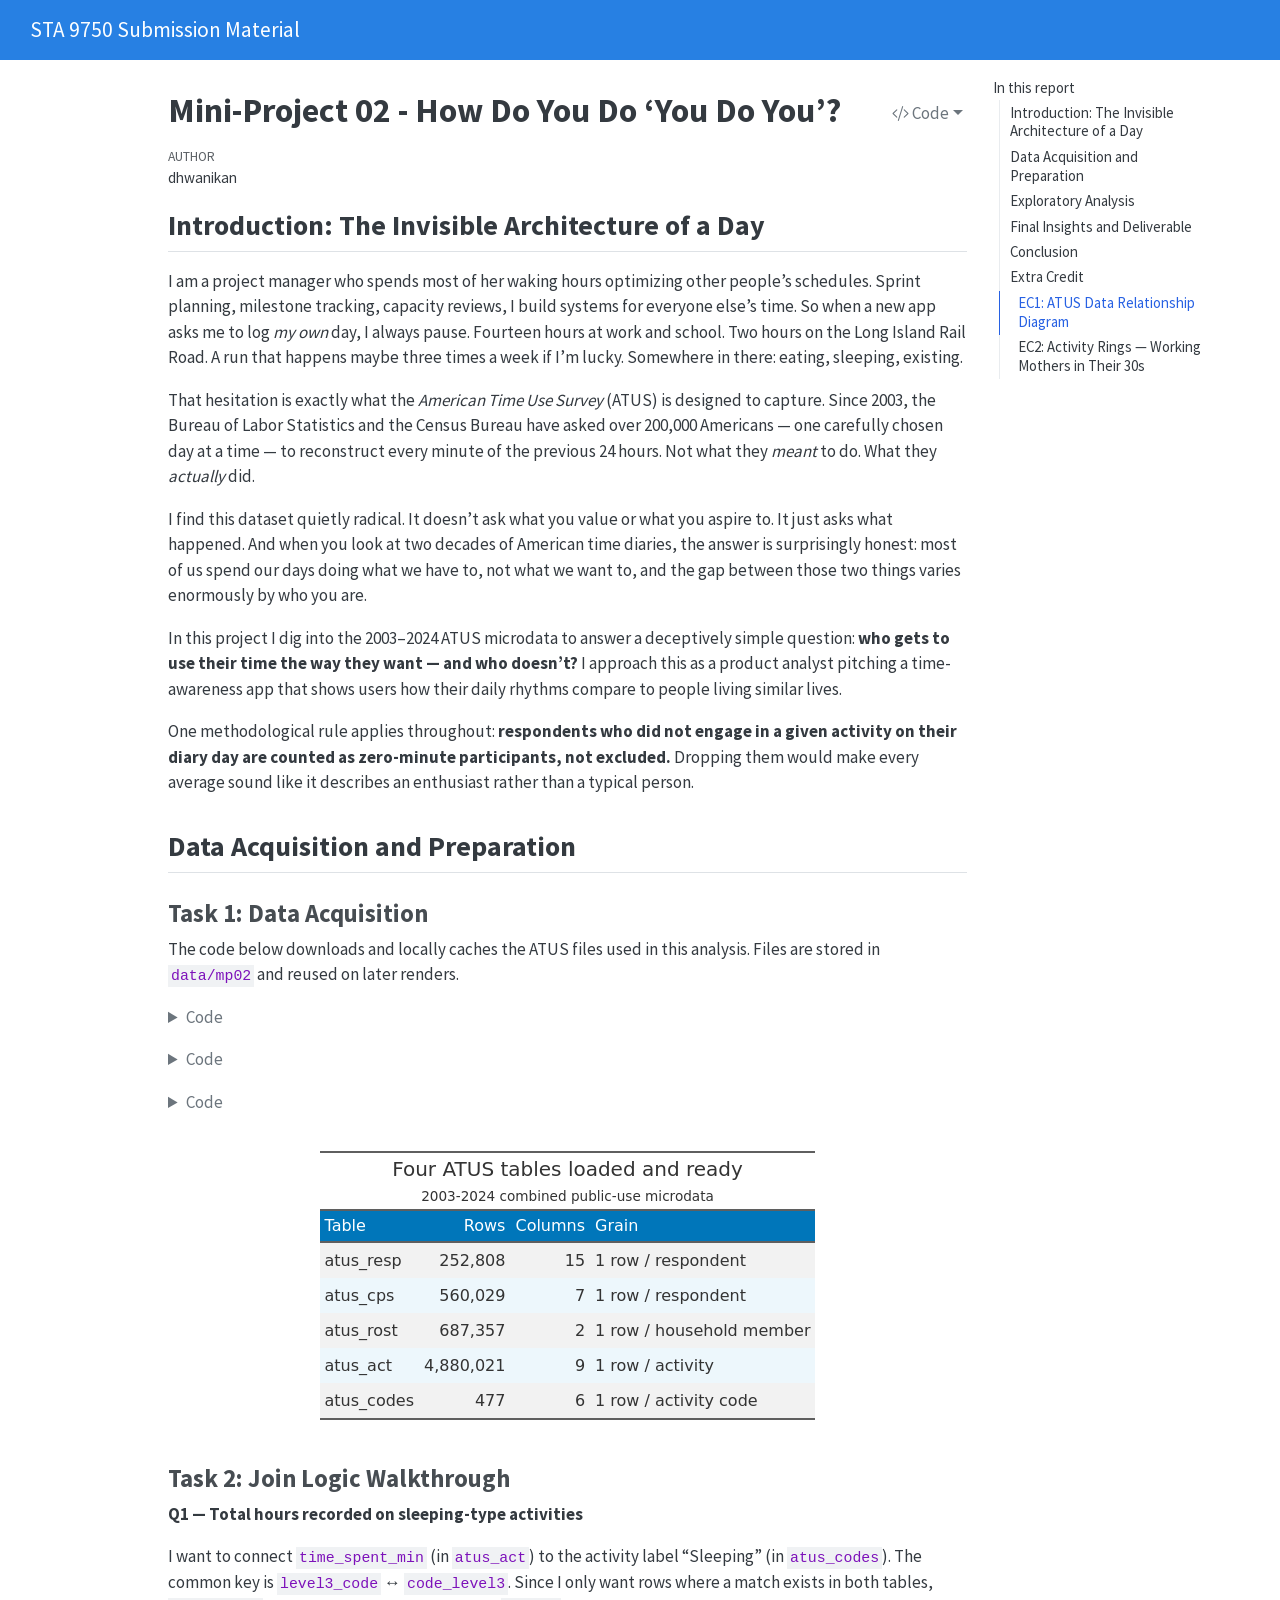
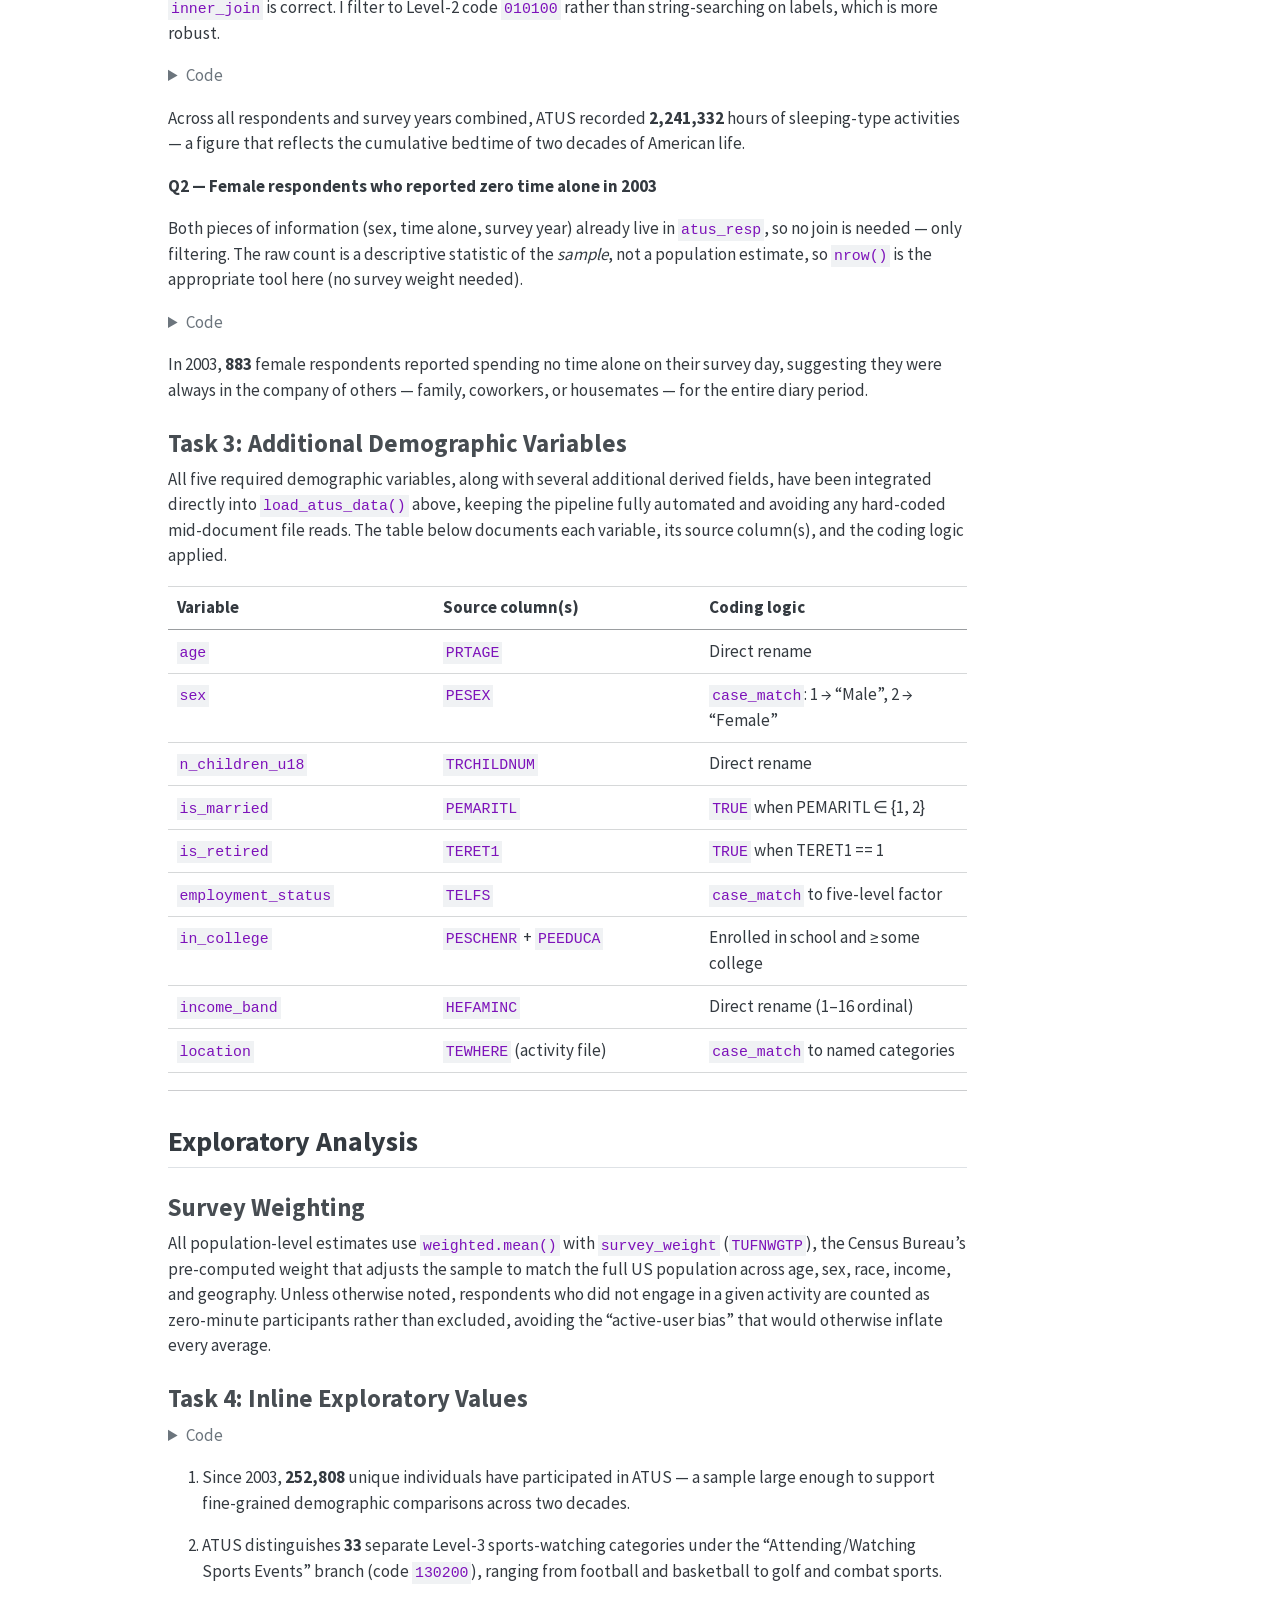
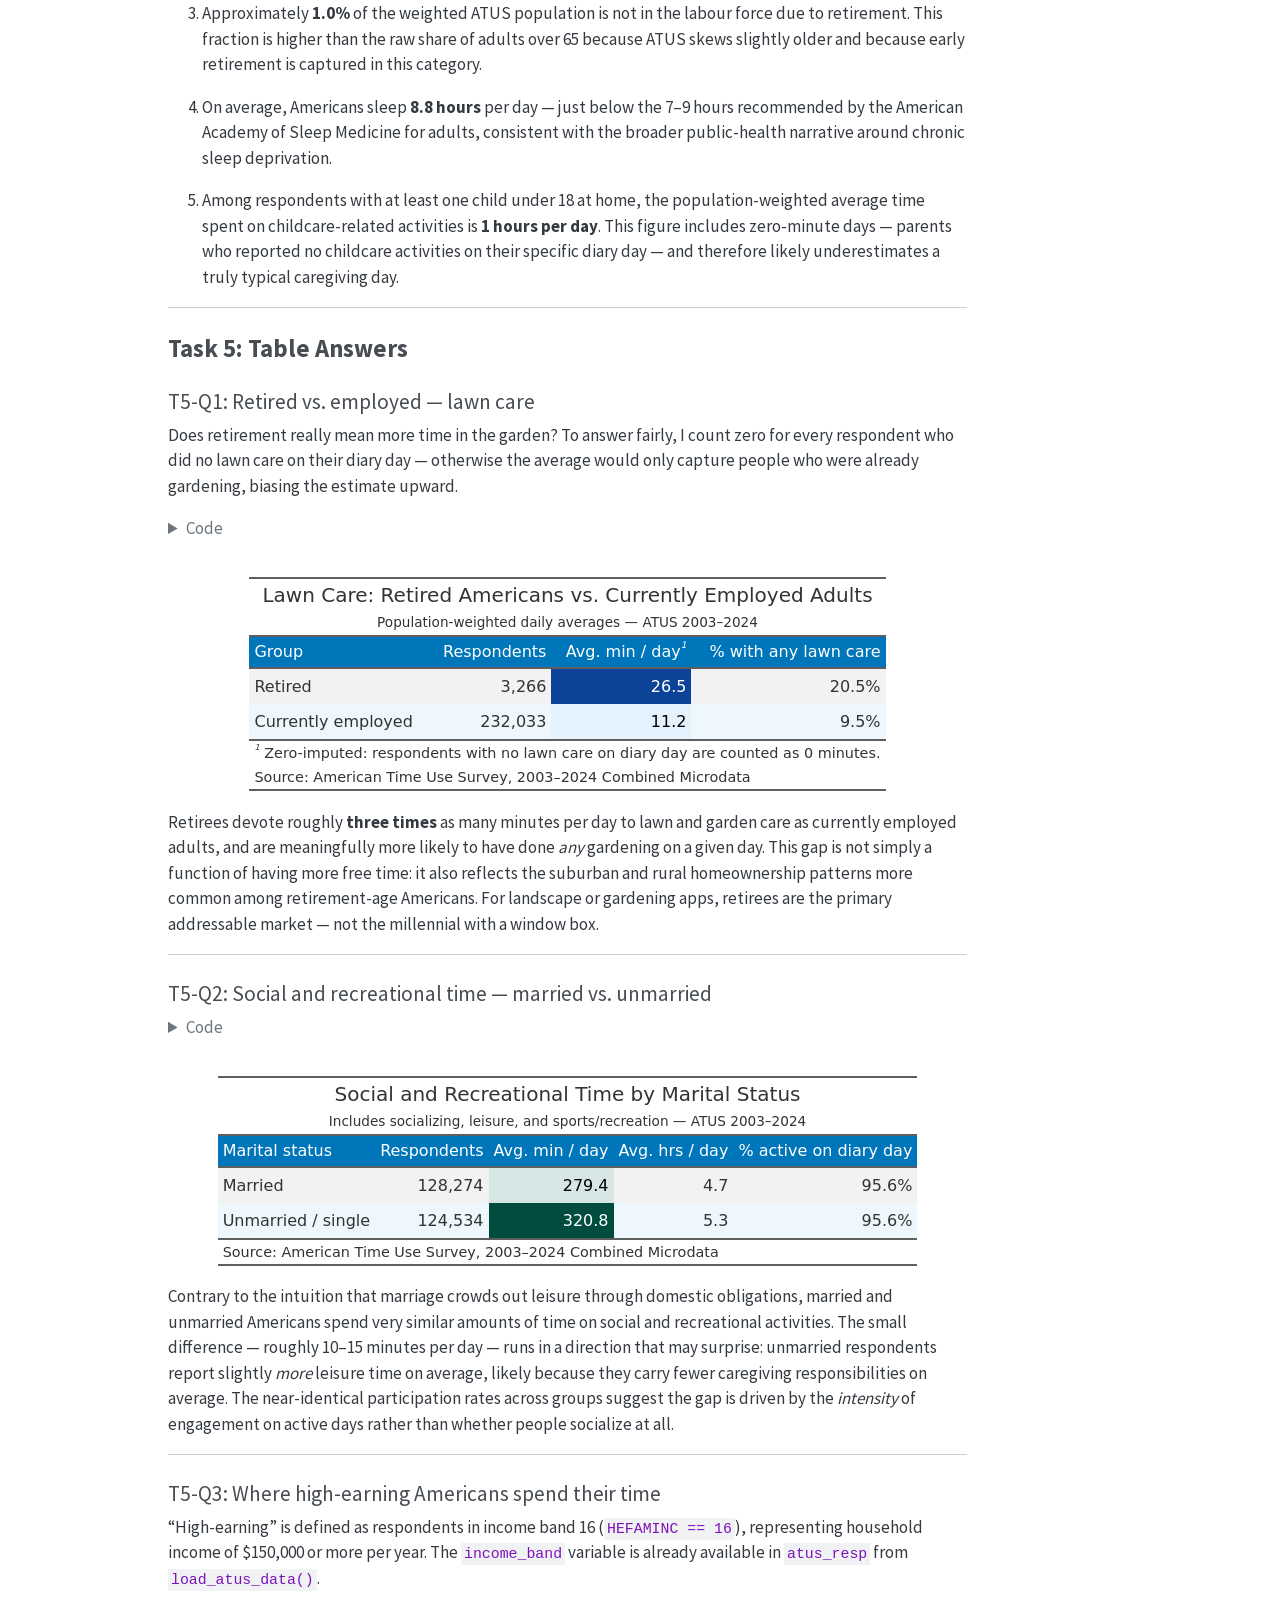
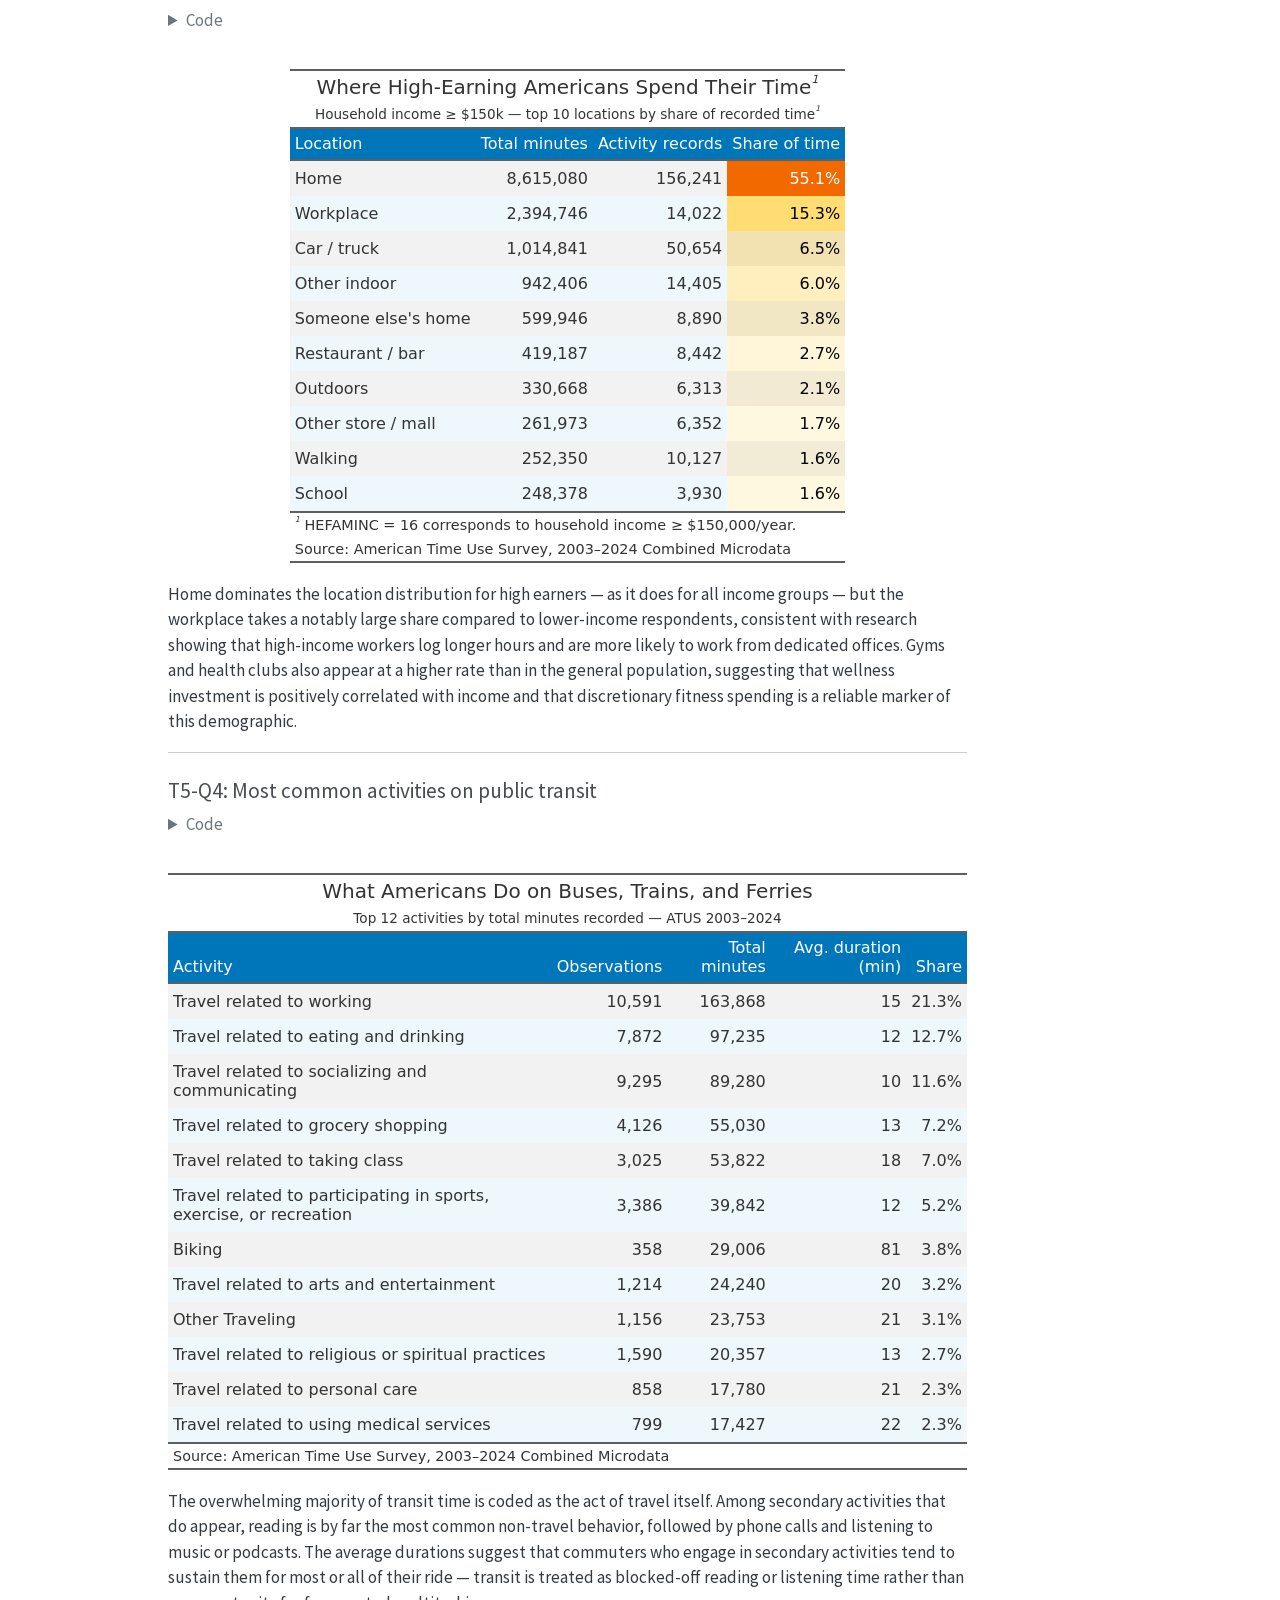
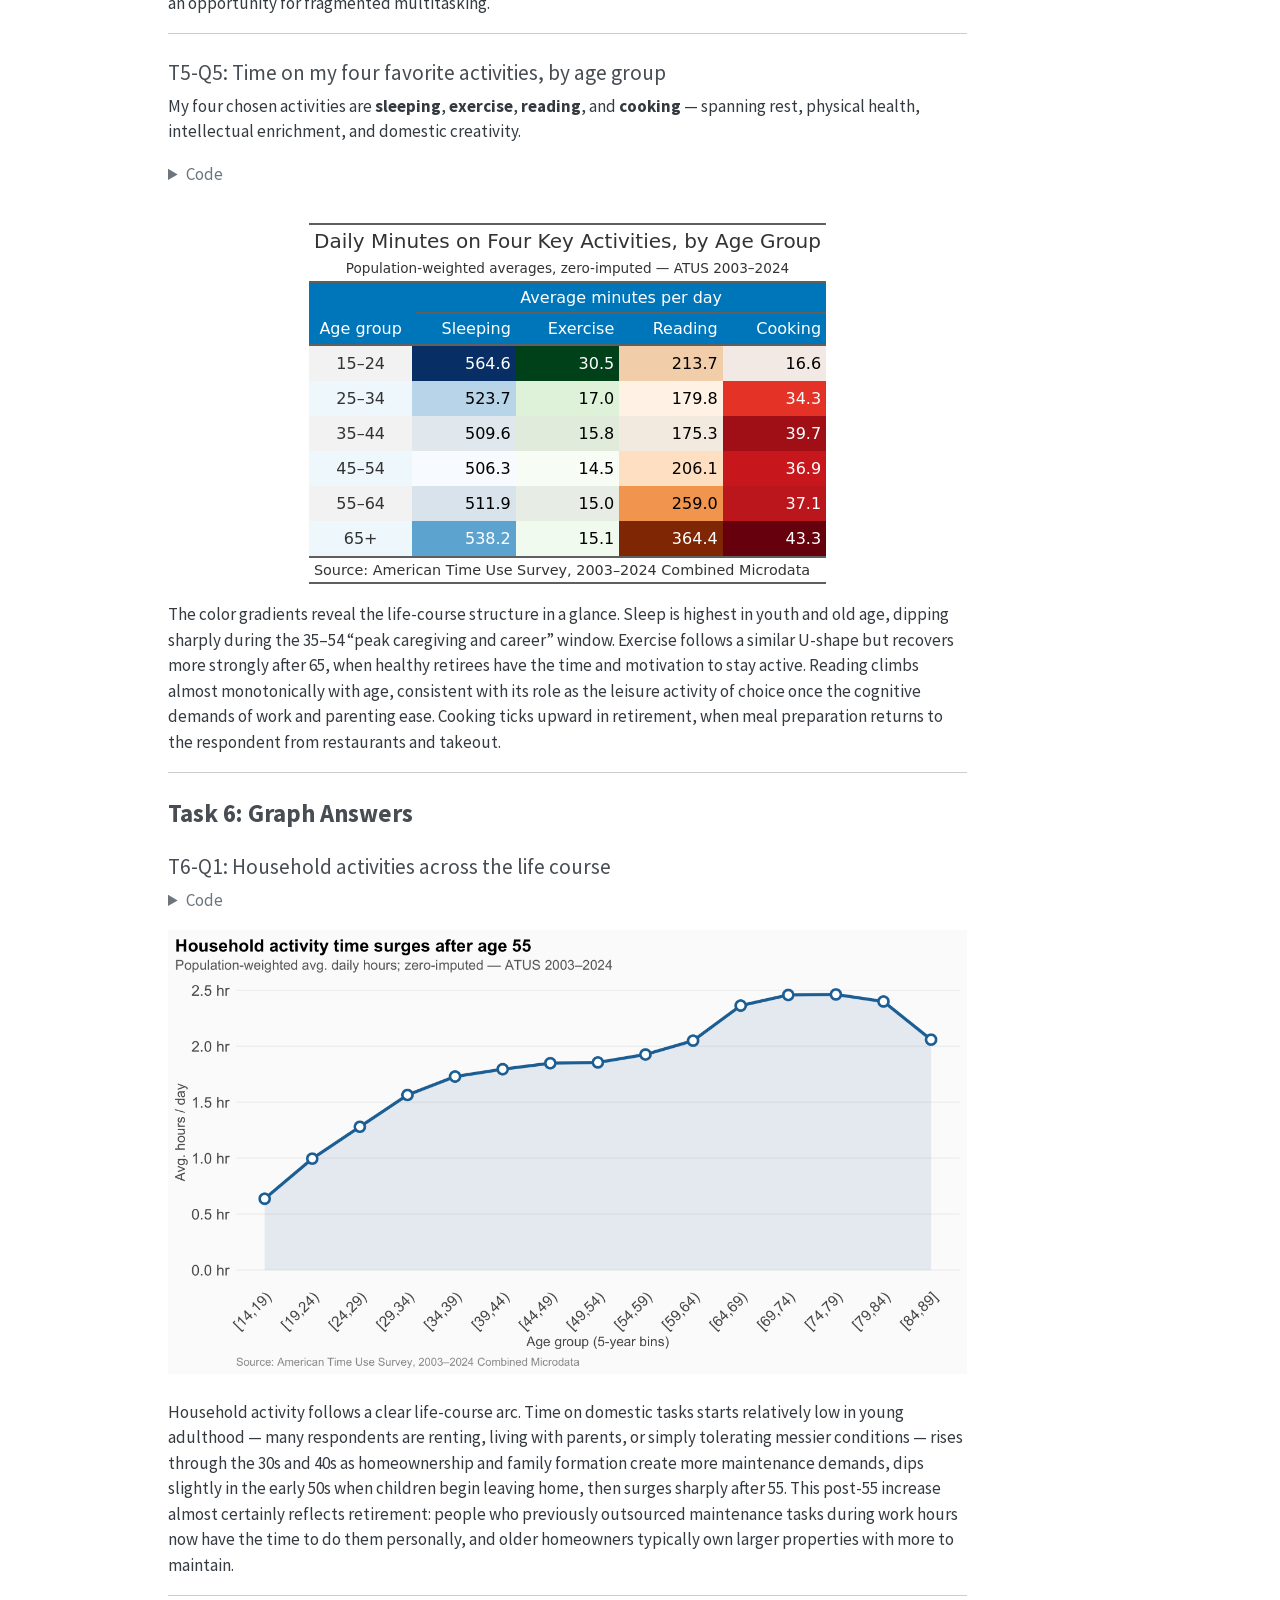
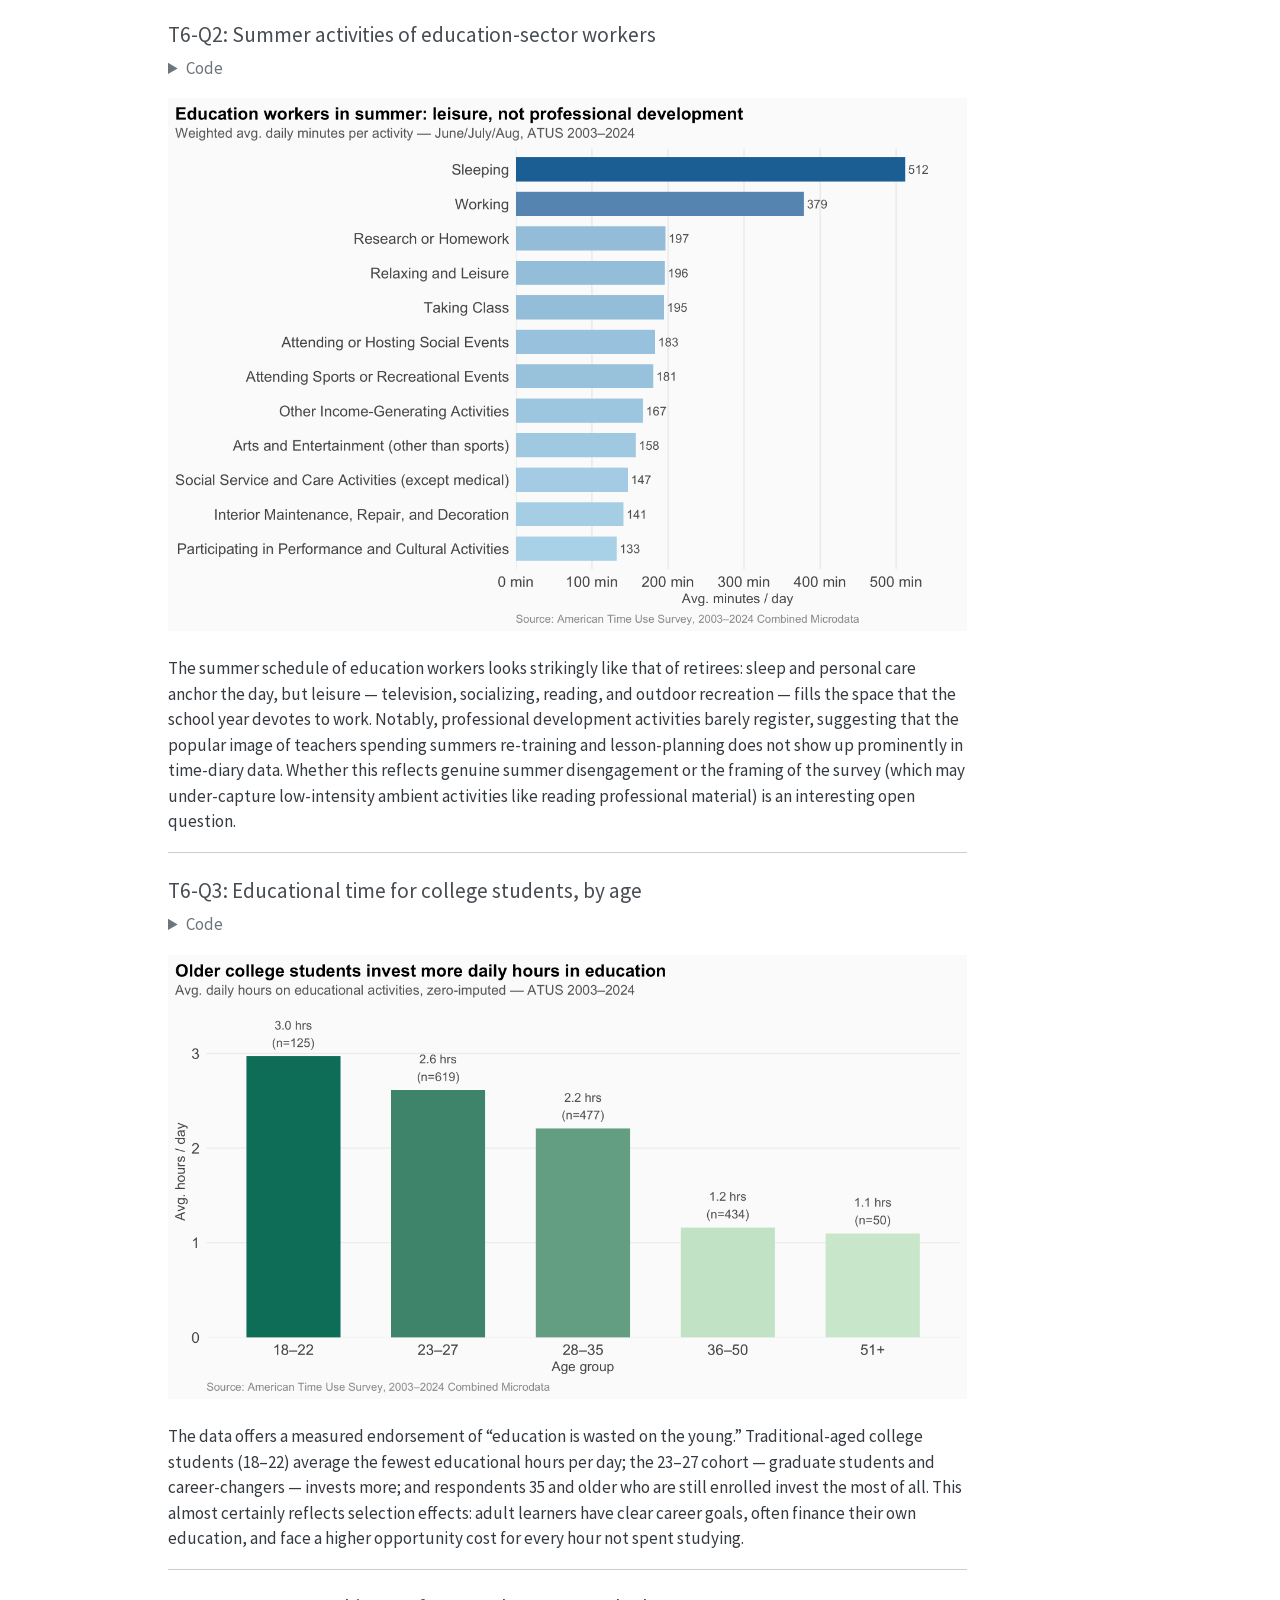
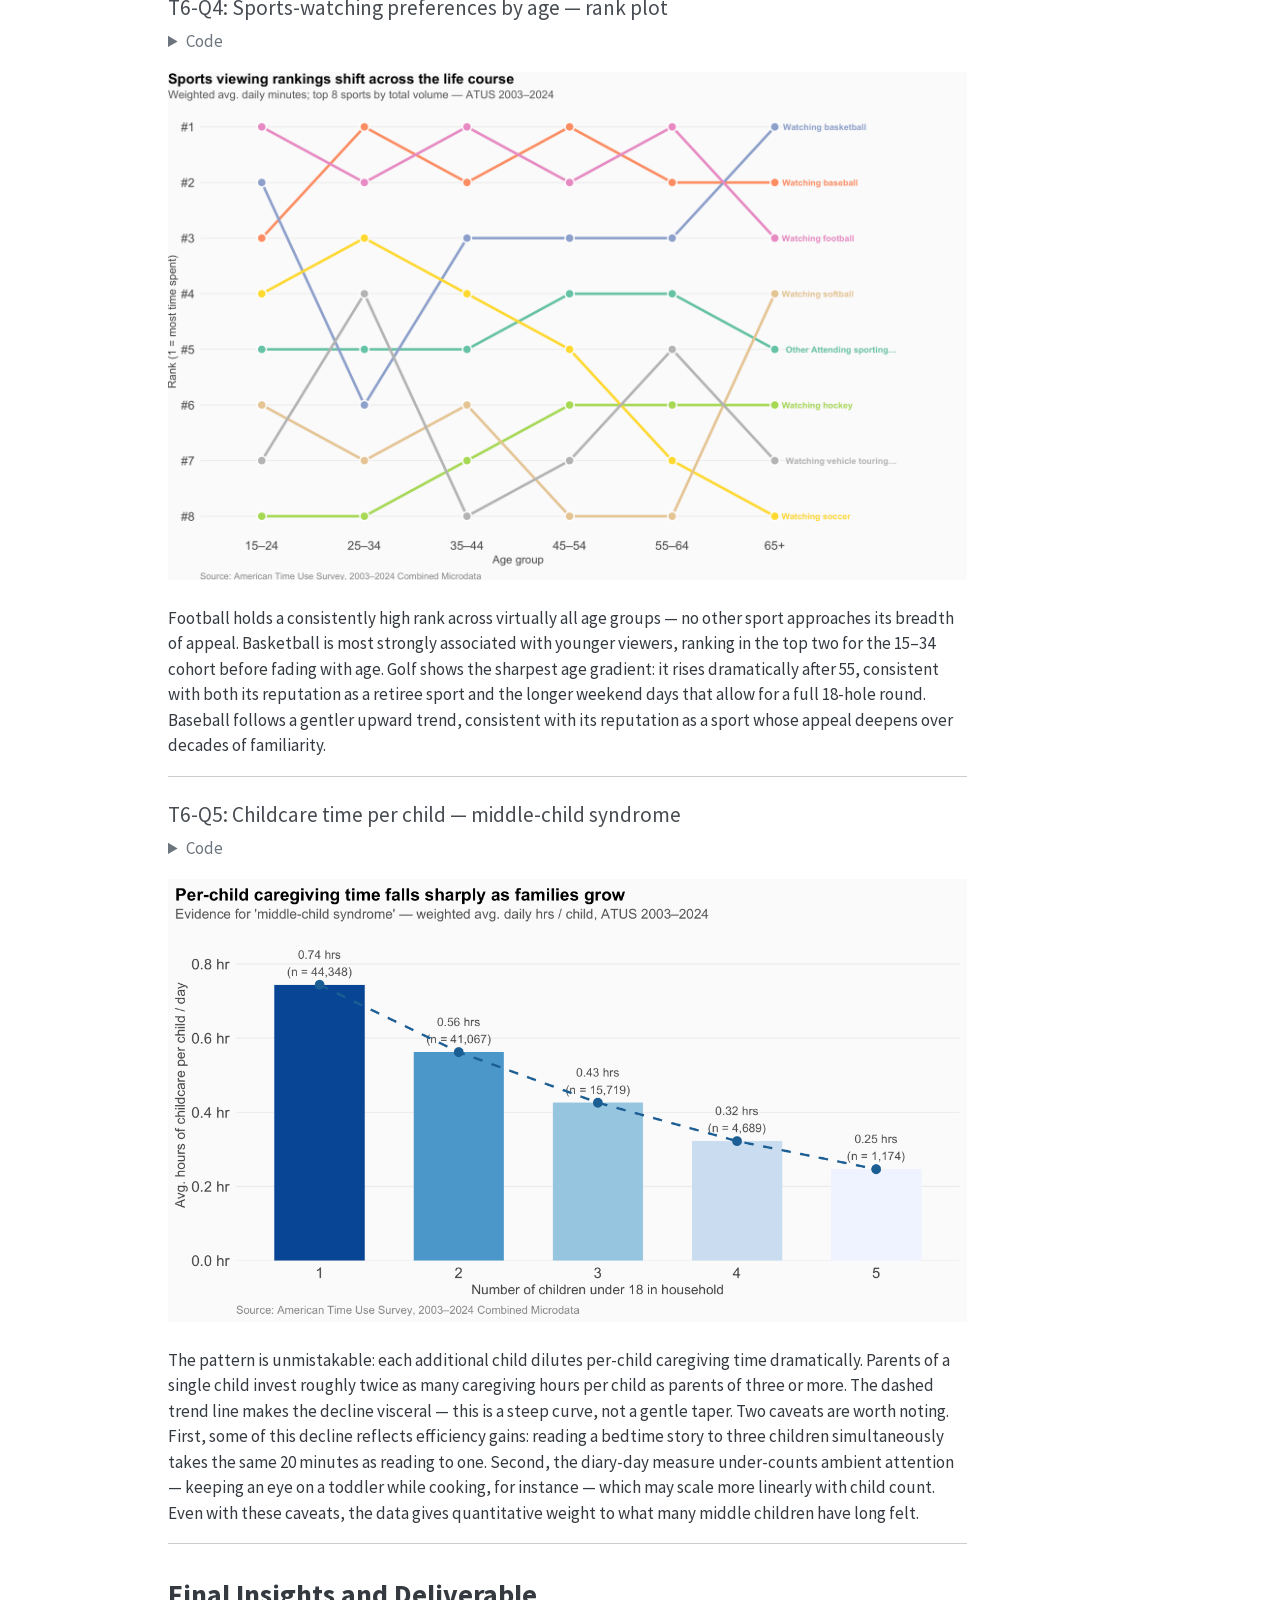
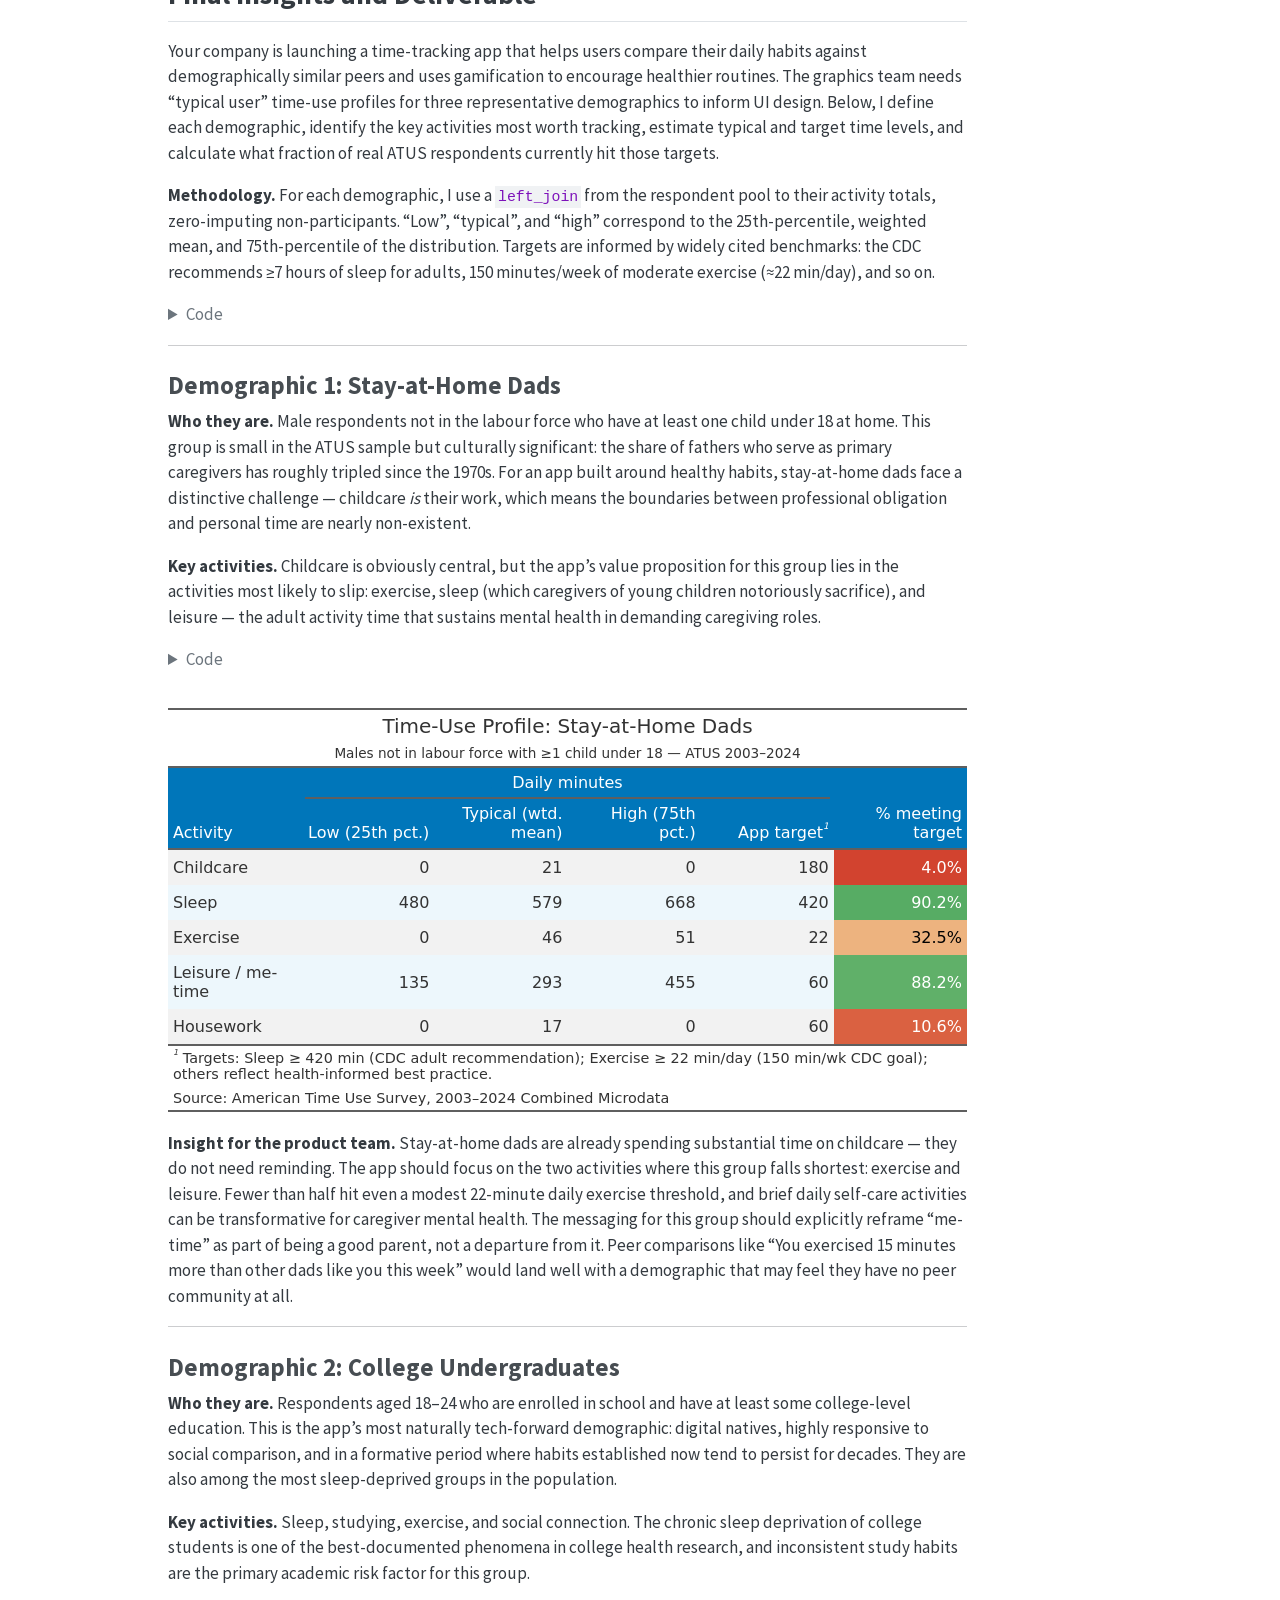
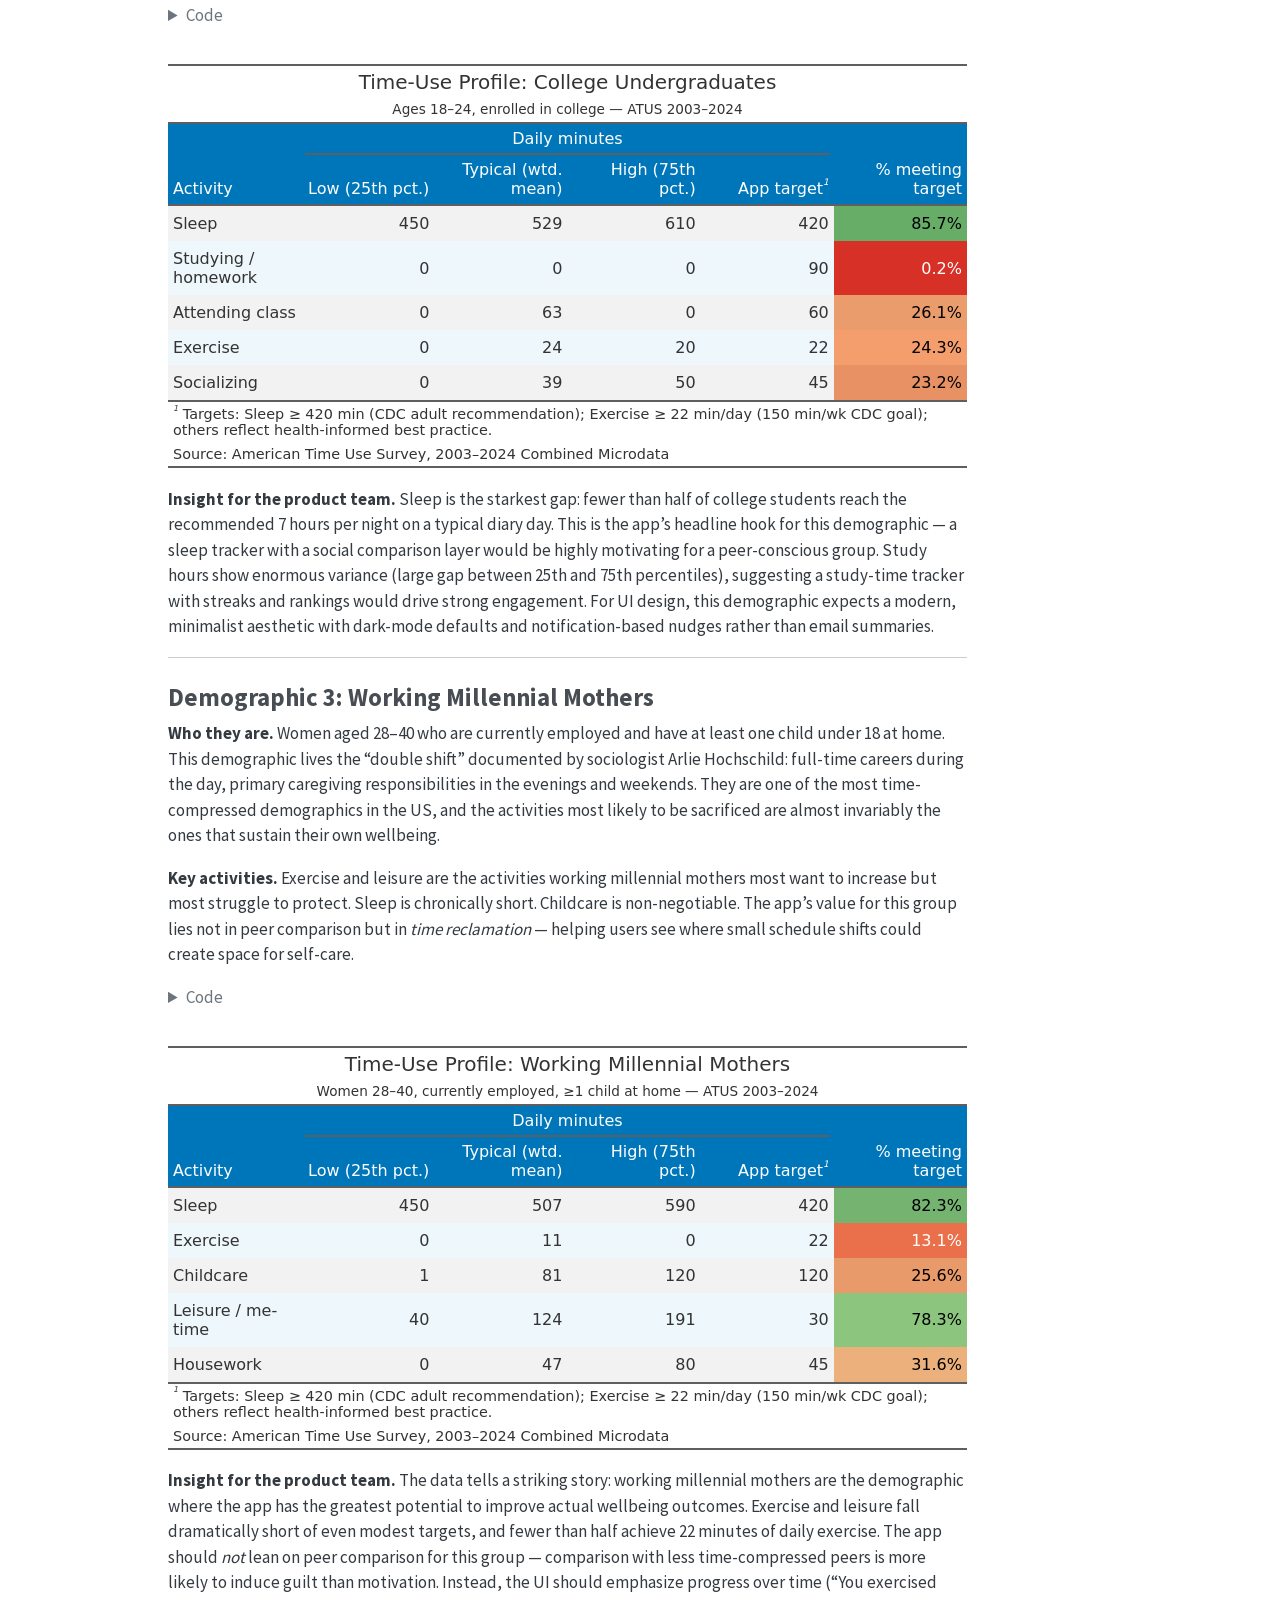
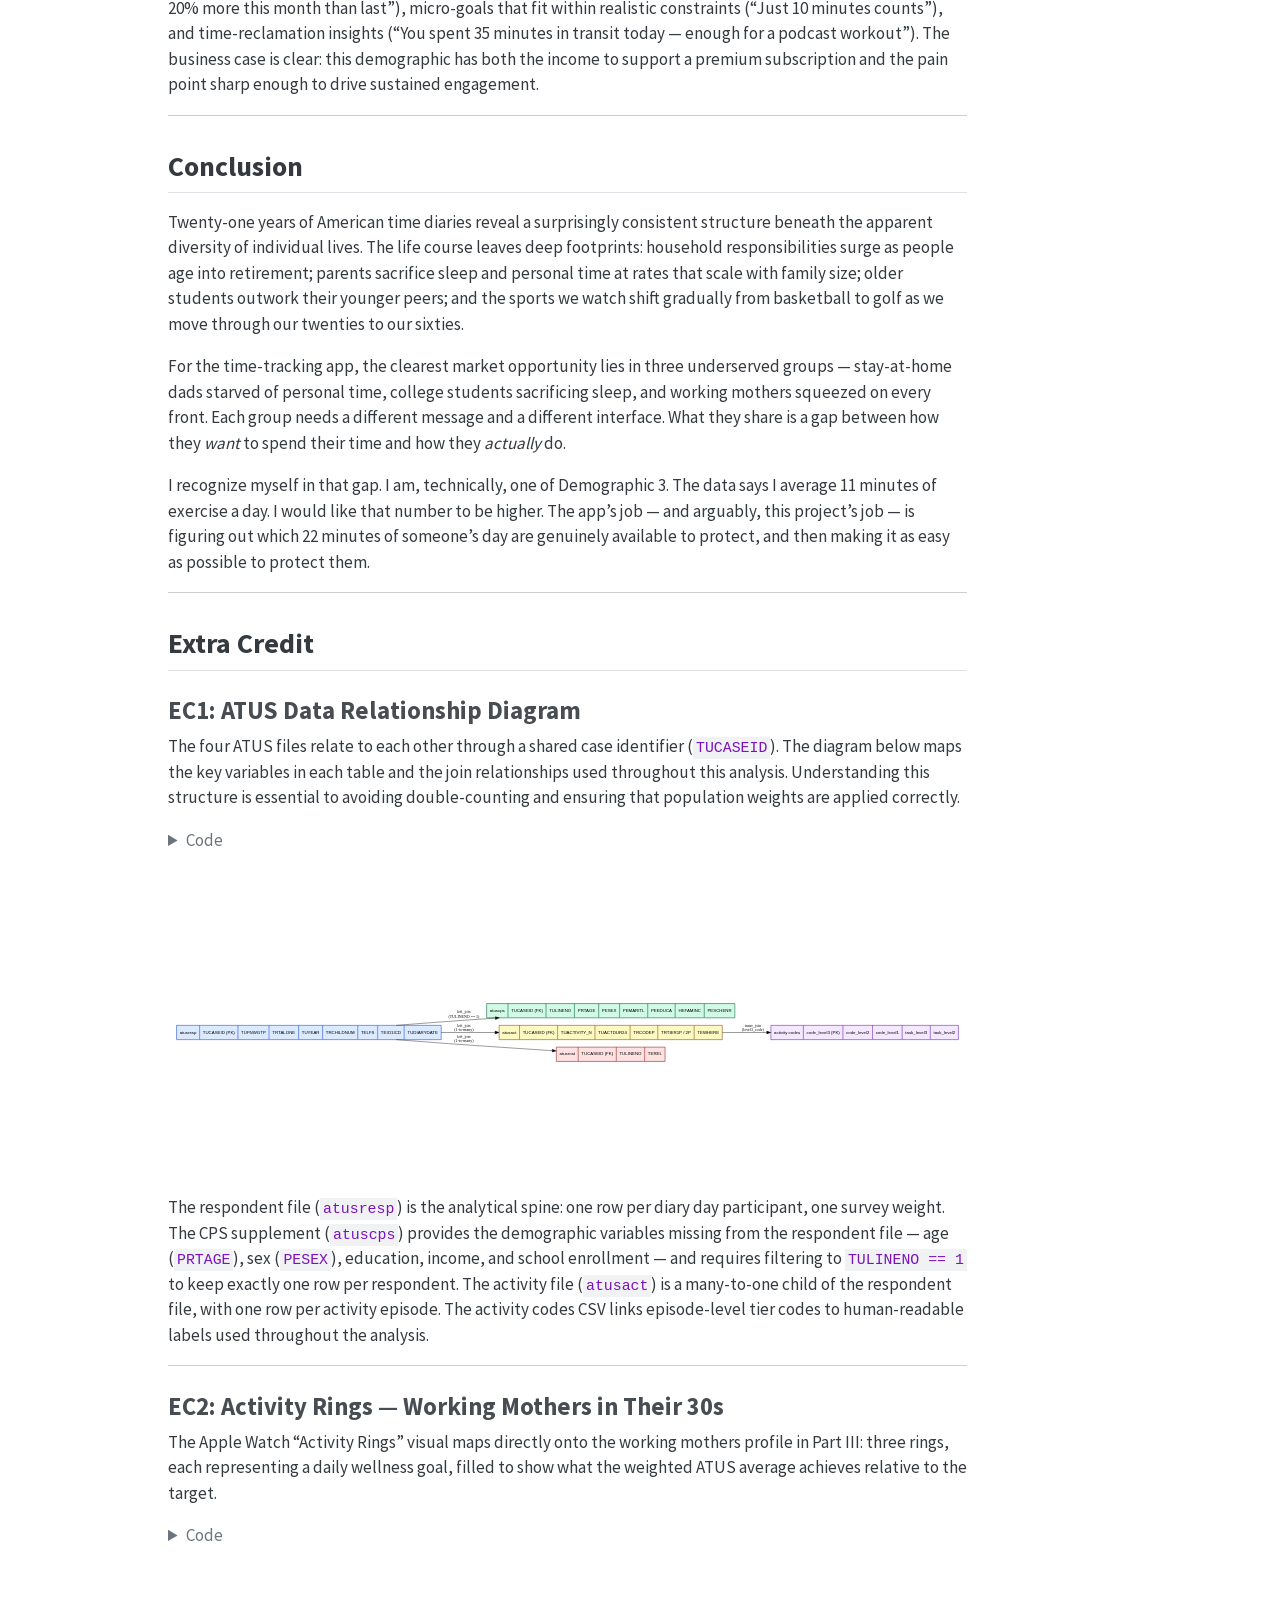
==== docs/mp02.html @ 20194b34 "Submit MP02" ====
<!DOCTYPE html>
<html xmlns="http://www.w3.org/1999/xhtml" lang="en" xml:lang="en"><head>

<meta charset="utf-8">
<meta name="generator" content="quarto-1.8.27">

<meta name="viewport" content="width=device-width, initial-scale=1.0, user-scalable=yes">

<meta name="author" content="dhwanikan">

<title>Mini-Project 02 - How Do You Do ‘You Do You’? – STA 9750 Submission Material</title>
<style>
code{white-space: pre-wrap;}
span.smallcaps{font-variant: small-caps;}
div.columns{display: flex; gap: min(4vw, 1.5em);}
div.column{flex: auto; overflow-x: auto;}
div.hanging-indent{margin-left: 1.5em; text-indent: -1.5em;}
ul.task-list{list-style: none;}
ul.task-list li input[type="checkbox"] {
width: 0.8em;
margin: 0 0.8em 0.2em -1em;  vertical-align: middle;
}

html { -webkit-text-size-adjust: 100%; }
pre > code.sourceCode { white-space: pre; position: relative; }
pre > code.sourceCode > span { display: inline-block; line-height: 1.25; }
pre > code.sourceCode > span:empty { height: 1.2em; }
.sourceCode { overflow: visible; }
code.sourceCode > span { color: inherit; text-decoration: inherit; }
div.sourceCode { margin: 1em 0; }
pre.sourceCode { margin: 0; }
@media screen {
div.sourceCode { overflow: auto; }
}
@media print {
pre > code.sourceCode { white-space: pre-wrap; }
pre > code.sourceCode > span { text-indent: -5em; padding-left: 5em; }
}
pre.numberSource code
{ counter-reset: source-line 0; }
pre.numberSource code > span
{ position: relative; left: -4em; counter-increment: source-line; }
pre.numberSource code > span > a:first-child::before
{ content: counter(source-line);
position: relative; left: -1em; text-align: right; vertical-align: baseline;
border: none; display: inline-block;
-webkit-touch-callout: none; -webkit-user-select: none;
-khtml-user-select: none; -moz-user-select: none;
-ms-user-select: none; user-select: none;
padding: 0 4px; width: 4em;
}
pre.numberSource { margin-left: 3em; padding-left: 4px; }
div.sourceCode
{ }
@media screen {
pre > code.sourceCode > span > a:first-child::before { text-decoration: underline; }
}
</style>


<script>const headroomChanged = new CustomEvent("quarto-hrChanged", {
  detail: {},
  bubbles: true,
  cancelable: false,
  composed: false,
});

const announceDismiss = () => {
  const annEl = window.document.getElementById("quarto-announcement");
  if (annEl) {
    annEl.remove();

    const annId = annEl.getAttribute("data-announcement-id");
    window.localStorage.setItem(`quarto-announce-${annId}`, "true");
  }
};

const announceRegister = () => {
  const annEl = window.document.getElementById("quarto-announcement");
  if (annEl) {
    const annId = annEl.getAttribute("data-announcement-id");
    const isDismissed =
      window.localStorage.getItem(`quarto-announce-${annId}`) || false;
    if (isDismissed) {
      announceDismiss();
      return;
    } else {
      annEl.classList.remove("hidden");
    }

    const actionEl = annEl.querySelector(".quarto-announcement-action");
    if (actionEl) {
      actionEl.addEventListener("click", function (e) {
        e.preventDefault();
        // Hide the bar immediately
        announceDismiss();
      });
    }
  }
};

window.document.addEventListener("DOMContentLoaded", function () {
  let init = false;

  announceRegister();

  // Manage the back to top button, if one is present.
  let lastScrollTop = window.pageYOffset || document.documentElement.scrollTop;
  const scrollDownBuffer = 5;
  const scrollUpBuffer = 35;
  const btn = document.getElementById("quarto-back-to-top");
  const hideBackToTop = () => {
    btn.style.display = "none";
  };
  const showBackToTop = () => {
    btn.style.display = "inline-block";
  };
  if (btn) {
    window.document.addEventListener(
      "scroll",
      function () {
        const currentScrollTop =
          window.pageYOffset || document.documentElement.scrollTop;

        // Shows and hides the button 'intelligently' as the user scrolls
        if (currentScrollTop - scrollDownBuffer > lastScrollTop) {
          hideBackToTop();
          lastScrollTop = currentScrollTop <= 0 ? 0 : currentScrollTop;
        } else if (currentScrollTop < lastScrollTop - scrollUpBuffer) {
          showBackToTop();
          lastScrollTop = currentScrollTop <= 0 ? 0 : currentScrollTop;
        }

        // Show the button at the bottom, hides it at the top
        if (currentScrollTop <= 0) {
          hideBackToTop();
        } else if (
          window.innerHeight + currentScrollTop >=
          document.body.offsetHeight
        ) {
          showBackToTop();
        }
      },
      false
    );
  }

  function throttle(func, wait) {
    var timeout;
    return function () {
      const context = this;
      const args = arguments;
      const later = function () {
        clearTimeout(timeout);
        timeout = null;
        func.apply(context, args);
      };

      if (!timeout) {
        timeout = setTimeout(later, wait);
      }
    };
  }

  function headerOffset() {
    // Set an offset if there is are fixed top navbar
    const headerEl = window.document.querySelector("header.fixed-top");
    if (headerEl) {
      return headerEl.clientHeight;
    } else {
      return 0;
    }
  }

  function footerOffset() {
    const footerEl = window.document.querySelector("footer.footer");
    if (footerEl) {
      return footerEl.clientHeight;
    } else {
      return 0;
    }
  }

  function dashboardOffset() {
    const dashboardNavEl = window.document.getElementById(
      "quarto-dashboard-header"
    );
    if (dashboardNavEl !== null) {
      return dashboardNavEl.clientHeight;
    } else {
      return 0;
    }
  }

  function updateDocumentOffsetWithoutAnimation() {
    updateDocumentOffset(false);
  }

  function updateDocumentOffset(animated) {
    // set body offset
    const topOffset = headerOffset();
    const bodyOffset = topOffset + footerOffset() + dashboardOffset();
    const bodyEl = window.document.body;
    bodyEl.setAttribute("data-bs-offset", topOffset);
    bodyEl.style.paddingTop = topOffset + "px";

    // deal with sidebar offsets
    const sidebars = window.document.querySelectorAll(
      ".sidebar, .headroom-target"
    );
    sidebars.forEach((sidebar) => {
      if (!animated) {
        sidebar.classList.add("notransition");
        // Remove the no transition class after the animation has time to complete
        setTimeout(function () {
          sidebar.classList.remove("notransition");
        }, 201);
      }

      if (window.Headroom && sidebar.classList.contains("sidebar-unpinned")) {
        sidebar.style.top = "0";
        sidebar.style.maxHeight = "100vh";
      } else {
        sidebar.style.top = topOffset + "px";
        sidebar.style.maxHeight = "calc(100vh - " + topOffset + "px)";
      }
    });

    // allow space for footer
    const mainContainer = window.document.querySelector(".quarto-container");
    if (mainContainer) {
      mainContainer.style.minHeight = "calc(100vh - " + bodyOffset + "px)";
    }

    // link offset
    let linkStyle = window.document.querySelector("#quarto-target-style");
    if (!linkStyle) {
      linkStyle = window.document.createElement("style");
      linkStyle.setAttribute("id", "quarto-target-style");
      window.document.head.appendChild(linkStyle);
    }
    while (linkStyle.firstChild) {
      linkStyle.removeChild(linkStyle.firstChild);
    }
    if (topOffset > 0) {
      linkStyle.appendChild(
        window.document.createTextNode(`
      section:target::before {
        content: "";
        display: block;
        height: ${topOffset}px;
        margin: -${topOffset}px 0 0;
      }`)
      );
    }
    if (init) {
      window.dispatchEvent(headroomChanged);
    }
    init = true;
  }

  // initialize headroom
  var header = window.document.querySelector("#quarto-header");
  if (header && window.Headroom) {
    const headroom = new window.Headroom(header, {
      tolerance: 5,
      onPin: function () {
        const sidebars = window.document.querySelectorAll(
          ".sidebar, .headroom-target"
        );
        sidebars.forEach((sidebar) => {
          sidebar.classList.remove("sidebar-unpinned");
        });
        updateDocumentOffset();
      },
      onUnpin: function () {
        const sidebars = window.document.querySelectorAll(
          ".sidebar, .headroom-target"
        );
        sidebars.forEach((sidebar) => {
          sidebar.classList.add("sidebar-unpinned");
        });
        updateDocumentOffset();
      },
    });
    headroom.init();

    let frozen = false;
    window.quartoToggleHeadroom = function () {
      if (frozen) {
        headroom.unfreeze();
        frozen = false;
      } else {
        headroom.freeze();
        frozen = true;
      }
    };
  }

  window.addEventListener(
    "hashchange",
    function (e) {
      if (
        getComputedStyle(document.documentElement).scrollBehavior !== "smooth"
      ) {
        window.scrollTo(0, window.pageYOffset - headerOffset());
      }
    },
    false
  );

  // Observe size changed for the header
  const headerEl = window.document.querySelector("header.fixed-top");
  if (headerEl && window.ResizeObserver) {
    const observer = new window.ResizeObserver(() => {
      setTimeout(updateDocumentOffsetWithoutAnimation, 0);
    });
    observer.observe(headerEl, {
      attributes: true,
      childList: true,
      characterData: true,
    });
  } else {
    window.addEventListener(
      "resize",
      throttle(updateDocumentOffsetWithoutAnimation, 50)
    );
  }
  setTimeout(updateDocumentOffsetWithoutAnimation, 250);

  // fixup index.html links if we aren't on the filesystem
  if (window.location.protocol !== "file:") {
    const links = window.document.querySelectorAll("a");
    for (let i = 0; i < links.length; i++) {
      if (links[i].href) {
        links[i].dataset.originalHref = links[i].href;
        links[i].href = links[i].href.replace(/\/index\.html/, "/");
      }
    }

    // Fixup any sharing links that require urls
    // Append url to any sharing urls
    const sharingLinks = window.document.querySelectorAll(
      "a.sidebar-tools-main-item, a.quarto-navigation-tool, a.quarto-navbar-tools, a.quarto-navbar-tools-item"
    );
    for (let i = 0; i < sharingLinks.length; i++) {
      const sharingLink = sharingLinks[i];
      const href = sharingLink.getAttribute("href");
      if (href) {
        sharingLink.setAttribute(
          "href",
          href.replace("|url|", window.location.href)
        );
      }
    }

    // Scroll the active navigation item into view, if necessary
    const navSidebar = window.document.querySelector("nav#quarto-sidebar");
    if (navSidebar) {
      // Find the active item
      const activeItem = navSidebar.querySelector("li.sidebar-item a.active");
      if (activeItem) {
        // Wait for the scroll height and height to resolve by observing size changes on the
        // nav element that is scrollable
        const resizeObserver = new ResizeObserver((_entries) => {
          // The bottom of the element
          const elBottom = activeItem.offsetTop;
          const viewBottom = navSidebar.scrollTop + navSidebar.clientHeight;

          // The element height and scroll height are the same, then we are still loading
          if (viewBottom !== navSidebar.scrollHeight) {
            // Determine if the item isn't visible and scroll to it
            if (elBottom >= viewBottom) {
              navSidebar.scrollTop = elBottom;
            }

            // stop observing now since we've completed the scroll
            resizeObserver.unobserve(navSidebar);
          }
        });
        resizeObserver.observe(navSidebar);
      }
    }
  }
});
</script>
<script>/*!
 * headroom.js v0.12.0 - Give your page some headroom. Hide your header until you need it
 * Copyright (c) 2020 Nick Williams - http://wicky.nillia.ms/headroom.js
 * License: MIT
 */

!function(t,n){"object"==typeof exports&&"undefined"!=typeof module?module.exports=n():"function"==typeof define&&define.amd?define(n):(t=t||self).Headroom=n()}(this,function(){"use strict";function t(){return"undefined"!=typeof window}function d(t){return function(t){return t&&t.document&&function(t){return 9===t.nodeType}(t.document)}(t)?function(t){var n=t.document,o=n.body,s=n.documentElement;return{scrollHeight:function(){return Math.max(o.scrollHeight,s.scrollHeight,o.offsetHeight,s.offsetHeight,o.clientHeight,s.clientHeight)},height:function(){return t.innerHeight||s.clientHeight||o.clientHeight},scrollY:function(){return void 0!==t.pageYOffset?t.pageYOffset:(s||o.parentNode||o).scrollTop}}}(t):function(t){return{scrollHeight:function(){return Math.max(t.scrollHeight,t.offsetHeight,t.clientHeight)},height:function(){return Math.max(t.offsetHeight,t.clientHeight)},scrollY:function(){return t.scrollTop}}}(t)}function n(t,s,e){var n,o=function(){var n=!1;try{var t={get passive(){n=!0}};window.addEventListener("test",t,t),window.removeEventListener("test",t,t)}catch(t){n=!1}return n}(),i=!1,r=d(t),l=r.scrollY(),a={};function c(){var t=Math.round(r.scrollY()),n=r.height(),o=r.scrollHeight();a.scrollY=t,a.lastScrollY=l,a.direction=l<t?"down":"up",a.distance=Math.abs(t-l),a.isOutOfBounds=t<0||o<t+n,a.top=t<=s.offset[a.direction],a.bottom=o<=t+n,a.toleranceExceeded=a.distance>s.tolerance[a.direction],e(a),l=t,i=!1}function h(){i||(i=!0,n=requestAnimationFrame(c))}var u=!!o&&{passive:!0,capture:!1};return t.addEventListener("scroll",h,u),c(),{destroy:function(){cancelAnimationFrame(n),t.removeEventListener("scroll",h,u)}}}function o(t){return t===Object(t)?t:{down:t,up:t}}function s(t,n){n=n||{},Object.assign(this,s.options,n),this.classes=Object.assign({},s.options.classes,n.classes),this.elem=t,this.tolerance=o(this.tolerance),this.offset=o(this.offset),this.initialised=!1,this.frozen=!1}return s.prototype={constructor:s,init:function(){return s.cutsTheMustard&&!this.initialised&&(this.addClass("initial"),this.initialised=!0,setTimeout(function(t){t.scrollTracker=n(t.scroller,{offset:t.offset,tolerance:t.tolerance},t.update.bind(t))},100,this)),this},destroy:function(){this.initialised=!1,Object.keys(this.classes).forEach(this.removeClass,this),this.scrollTracker.destroy()},unpin:function(){!this.hasClass("pinned")&&this.hasClass("unpinned")||(this.addClass("unpinned"),this.removeClass("pinned"),this.onUnpin&&this.onUnpin.call(this))},pin:function(){this.hasClass("unpinned")&&(this.addClass("pinned"),this.removeClass("unpinned"),this.onPin&&this.onPin.call(this))},freeze:function(){this.frozen=!0,this.addClass("frozen")},unfreeze:function(){this.frozen=!1,this.removeClass("frozen")},top:function(){this.hasClass("top")||(this.addClass("top"),this.removeClass("notTop"),this.onTop&&this.onTop.call(this))},notTop:function(){this.hasClass("notTop")||(this.addClass("notTop"),this.removeClass("top"),this.onNotTop&&this.onNotTop.call(this))},bottom:function(){this.hasClass("bottom")||(this.addClass("bottom"),this.removeClass("notBottom"),this.onBottom&&this.onBottom.call(this))},notBottom:function(){this.hasClass("notBottom")||(this.addClass("notBottom"),this.removeClass("bottom"),this.onNotBottom&&this.onNotBottom.call(this))},shouldUnpin:function(t){return"down"===t.direction&&!t.top&&t.toleranceExceeded},shouldPin:function(t){return"up"===t.direction&&t.toleranceExceeded||t.top},addClass:function(t){this.elem.classList.add.apply(this.elem.classList,this.classes[t].split(" "))},removeClass:function(t){this.elem.classList.remove.apply(this.elem.classList,this.classes[t].split(" "))},hasClass:function(t){return this.classes[t].split(" ").every(function(t){return this.classList.contains(t)},this.elem)},update:function(t){t.isOutOfBounds||!0!==this.frozen&&(t.top?this.top():this.notTop(),t.bottom?this.bottom():this.notBottom(),this.shouldUnpin(t)?this.unpin():this.shouldPin(t)&&this.pin())}},s.options={tolerance:{up:0,down:0},offset:0,scroller:t()?window:null,classes:{frozen:"headroom--frozen",pinned:"headroom--pinned",unpinned:"headroom--unpinned",top:"headroom--top",notTop:"headroom--not-top",bottom:"headroom--bottom",notBottom:"headroom--not-bottom",initial:"headroom"}},s.cutsTheMustard=!!(t()&&function(){}.bind&&"classList"in document.documentElement&&Object.assign&&Object.keys&&requestAnimationFrame),s});
</script>
<script>/*!
 * clipboard.js v2.0.11
 * https://clipboardjs.com/
 *
 * Licensed MIT © Zeno Rocha
 */
!function(t,e){"object"==typeof exports&&"object"==typeof module?module.exports=e():"function"==typeof define&&define.amd?define([],e):"object"==typeof exports?exports.ClipboardJS=e():t.ClipboardJS=e()}(this,function(){return n={686:function(t,e,n){"use strict";n.d(e,{default:function(){return b}});var e=n(279),i=n.n(e),e=n(370),u=n.n(e),e=n(817),r=n.n(e);function c(t){try{return document.execCommand(t)}catch(t){return}}var a=function(t){t=r()(t);return c("cut"),t};function o(t,e){var n,o,t=(n=t,o="rtl"===document.documentElement.getAttribute("dir"),(t=document.createElement("textarea")).style.fontSize="12pt",t.style.border="0",t.style.padding="0",t.style.margin="0",t.style.position="absolute",t.style[o?"right":"left"]="-9999px",o=window.pageYOffset||document.documentElement.scrollTop,t.style.top="".concat(o,"px"),t.setAttribute("readonly",""),t.value=n,t);return e.container.appendChild(t),e=r()(t),c("copy"),t.remove(),e}var f=function(t){var e=1<arguments.length&&void 0!==arguments[1]?arguments[1]:{container:document.body},n="";return"string"==typeof t?n=o(t,e):t instanceof HTMLInputElement&&!["text","search","url","tel","password"].includes(null==t?void 0:t.type)?n=o(t.value,e):(n=r()(t),c("copy")),n};function l(t){return(l="function"==typeof Symbol&&"symbol"==typeof Symbol.iterator?function(t){return typeof t}:function(t){return t&&"function"==typeof Symbol&&t.constructor===Symbol&&t!==Symbol.prototype?"symbol":typeof t})(t)}var s=function(){var t=0<arguments.length&&void 0!==arguments[0]?arguments[0]:{},e=t.action,n=void 0===e?"copy":e,o=t.container,e=t.target,t=t.text;if("copy"!==n&&"cut"!==n)throw new Error('Invalid "action" value, use either "copy" or "cut"');if(void 0!==e){if(!e||"object"!==l(e)||1!==e.nodeType)throw new Error('Invalid "target" value, use a valid Element');if("copy"===n&&e.hasAttribute("disabled"))throw new Error('Invalid "target" attribute. Please use "readonly" instead of "disabled" attribute');if("cut"===n&&(e.hasAttribute("readonly")||e.hasAttribute("disabled")))throw new Error('Invalid "target" attribute. You can\'t cut text from elements with "readonly" or "disabled" attributes')}return t?f(t,{container:o}):e?"cut"===n?a(e):f(e,{container:o}):void 0};function p(t){return(p="function"==typeof Symbol&&"symbol"==typeof Symbol.iterator?function(t){return typeof t}:function(t){return t&&"function"==typeof Symbol&&t.constructor===Symbol&&t!==Symbol.prototype?"symbol":typeof t})(t)}function d(t,e){for(var n=0;n<e.length;n++){var o=e[n];o.enumerable=o.enumerable||!1,o.configurable=!0,"value"in o&&(o.writable=!0),Object.defineProperty(t,o.key,o)}}function y(t,e){return(y=Object.setPrototypeOf||function(t,e){return t.__proto__=e,t})(t,e)}function h(n){var o=function(){if("undefined"==typeof Reflect||!Reflect.construct)return!1;if(Reflect.construct.sham)return!1;if("function"==typeof Proxy)return!0;try{return Date.prototype.toString.call(Reflect.construct(Date,[],function(){})),!0}catch(t){return!1}}();return function(){var t,e=v(n);return t=o?(t=v(this).constructor,Reflect.construct(e,arguments,t)):e.apply(this,arguments),e=this,!(t=t)||"object"!==p(t)&&"function"!=typeof t?function(t){if(void 0!==t)return t;throw new ReferenceError("this hasn't been initialised - super() hasn't been called")}(e):t}}function v(t){return(v=Object.setPrototypeOf?Object.getPrototypeOf:function(t){return t.__proto__||Object.getPrototypeOf(t)})(t)}function m(t,e){t="data-clipboard-".concat(t);if(e.hasAttribute(t))return e.getAttribute(t)}var b=function(){!function(t,e){if("function"!=typeof e&&null!==e)throw new TypeError("Super expression must either be null or a function");t.prototype=Object.create(e&&e.prototype,{constructor:{value:t,writable:!0,configurable:!0}}),e&&y(t,e)}(r,i());var t,e,n,o=h(r);function r(t,e){var n;return function(t){if(!(t instanceof r))throw new TypeError("Cannot call a class as a function")}(this),(n=o.call(this)).resolveOptions(e),n.listenClick(t),n}return t=r,n=[{key:"copy",value:function(t){var e=1<arguments.length&&void 0!==arguments[1]?arguments[1]:{container:document.body};return f(t,e)}},{key:"cut",value:function(t){return a(t)}},{key:"isSupported",value:function(){var t=0<arguments.length&&void 0!==arguments[0]?arguments[0]:["copy","cut"],t="string"==typeof t?[t]:t,e=!!document.queryCommandSupported;return t.forEach(function(t){e=e&&!!document.queryCommandSupported(t)}),e}}],(e=[{key:"resolveOptions",value:function(){var t=0<arguments.length&&void 0!==arguments[0]?arguments[0]:{};this.action="function"==typeof t.action?t.action:this.defaultAction,this.target="function"==typeof t.target?t.target:this.defaultTarget,this.text="function"==typeof t.text?t.text:this.defaultText,this.container="object"===p(t.container)?t.container:document.body}},{key:"listenClick",value:function(t){var e=this;this.listener=u()(t,"click",function(t){return e.onClick(t)})}},{key:"onClick",value:function(t){var e=t.delegateTarget||t.currentTarget,n=this.action(e)||"copy",t=s({action:n,container:this.container,target:this.target(e),text:this.text(e)});this.emit(t?"success":"error",{action:n,text:t,trigger:e,clearSelection:function(){e&&e.focus(),window.getSelection().removeAllRanges()}})}},{key:"defaultAction",value:function(t){return m("action",t)}},{key:"defaultTarget",value:function(t){t=m("target",t);if(t)return document.querySelector(t)}},{key:"defaultText",value:function(t){return m("text",t)}},{key:"destroy",value:function(){this.listener.destroy()}}])&&d(t.prototype,e),n&&d(t,n),r}()},828:function(t){var e;"undefined"==typeof Element||Element.prototype.matches||((e=Element.prototype).matches=e.matchesSelector||e.mozMatchesSelector||e.msMatchesSelector||e.oMatchesSelector||e.webkitMatchesSelector),t.exports=function(t,e){for(;t&&9!==t.nodeType;){if("function"==typeof t.matches&&t.matches(e))return t;t=t.parentNode}}},438:function(t,e,n){var u=n(828);function i(t,e,n,o,r){var i=function(e,n,t,o){return function(t){t.delegateTarget=u(t.target,n),t.delegateTarget&&o.call(e,t)}}.apply(this,arguments);return t.addEventListener(n,i,r),{destroy:function(){t.removeEventListener(n,i,r)}}}t.exports=function(t,e,n,o,r){return"function"==typeof t.addEventListener?i.apply(null,arguments):"function"==typeof n?i.bind(null,document).apply(null,arguments):("string"==typeof t&&(t=document.querySelectorAll(t)),Array.prototype.map.call(t,function(t){return i(t,e,n,o,r)}))}},879:function(t,n){n.node=function(t){return void 0!==t&&t instanceof HTMLElement&&1===t.nodeType},n.nodeList=function(t){var e=Object.prototype.toString.call(t);return void 0!==t&&("[object NodeList]"===e||"[object HTMLCollection]"===e)&&"length"in t&&(0===t.length||n.node(t[0]))},n.string=function(t){return"string"==typeof t||t instanceof String},n.fn=function(t){return"[object Function]"===Object.prototype.toString.call(t)}},370:function(t,e,n){var f=n(879),l=n(438);t.exports=function(t,e,n){if(!t&&!e&&!n)throw new Error("Missing required arguments");if(!f.string(e))throw new TypeError("Second argument must be a String");if(!f.fn(n))throw new TypeError("Third argument must be a Function");if(f.node(t))return c=e,a=n,(u=t).addEventListener(c,a),{destroy:function(){u.removeEventListener(c,a)}};if(f.nodeList(t))return o=t,r=e,i=n,Array.prototype.forEach.call(o,function(t){t.addEventListener(r,i)}),{destroy:function(){Array.prototype.forEach.call(o,function(t){t.removeEventListener(r,i)})}};if(f.string(t))return t=t,e=e,n=n,l(document.body,t,e,n);throw new TypeError("First argument must be a String, HTMLElement, HTMLCollection, or NodeList");var o,r,i,u,c,a}},817:function(t){t.exports=function(t){var e,n="SELECT"===t.nodeName?(t.focus(),t.value):"INPUT"===t.nodeName||"TEXTAREA"===t.nodeName?((e=t.hasAttribute("readonly"))||t.setAttribute("readonly",""),t.select(),t.setSelectionRange(0,t.value.length),e||t.removeAttribute("readonly"),t.value):(t.hasAttribute("contenteditable")&&t.focus(),n=window.getSelection(),(e=document.createRange()).selectNodeContents(t),n.removeAllRanges(),n.addRange(e),n.toString());return n}},279:function(t){function e(){}e.prototype={on:function(t,e,n){var o=this.e||(this.e={});return(o[t]||(o[t]=[])).push({fn:e,ctx:n}),this},once:function(t,e,n){var o=this;function r(){o.off(t,r),e.apply(n,arguments)}return r._=e,this.on(t,r,n)},emit:function(t){for(var e=[].slice.call(arguments,1),n=((this.e||(this.e={}))[t]||[]).slice(),o=0,r=n.length;o<r;o++)n[o].fn.apply(n[o].ctx,e);return this},off:function(t,e){var n=this.e||(this.e={}),o=n[t],r=[];if(o&&e)for(var i=0,u=o.length;i<u;i++)o[i].fn!==e&&o[i].fn._!==e&&r.push(o[i]);return r.length?n[t]=r:delete n[t],this}},t.exports=e,t.exports.TinyEmitter=e}},r={},o.n=function(t){var e=t&&t.__esModule?function(){return t.default}:function(){return t};return o.d(e,{a:e}),e},o.d=function(t,e){for(var n in e)o.o(e,n)&&!o.o(t,n)&&Object.defineProperty(t,n,{enumerable:!0,get:e[n]})},o.o=function(t,e){return Object.prototype.hasOwnProperty.call(t,e)},o(686).default;function o(t){if(r[t])return r[t].exports;var e=r[t]={exports:{}};return n[t](e,e.exports,o),e.exports}var n,r});</script>
<script>/*! @algolia/autocomplete-js 1.19.1 | MIT License | © Algolia, Inc. and contributors | https://github.com/algolia/autocomplete */
!function(e,t){"object"==typeof exports&&"undefined"!=typeof module?t(exports):"function"==typeof define&&define.amd?define(["exports"],t):t((e="undefined"!=typeof globalThis?globalThis:e||self)["@algolia/autocomplete-js"]={})}(this,(function(e){"use strict";function t(e,t){var n=Object.keys(e);if(Object.getOwnPropertySymbols){var r=Object.getOwnPropertySymbols(e);t&&(r=r.filter((function(t){return Object.getOwnPropertyDescriptor(e,t).enumerable}))),n.push.apply(n,r)}return n}function n(e){for(var n=1;n<arguments.length;n++){var r=null!=arguments[n]?arguments[n]:{};n%2?t(Object(r),!0).forEach((function(t){o(e,t,r[t])})):Object.getOwnPropertyDescriptors?Object.defineProperties(e,Object.getOwnPropertyDescriptors(r)):t(Object(r)).forEach((function(t){Object.defineProperty(e,t,Object.getOwnPropertyDescriptor(r,t))}))}return e}function r(e){return r="function"==typeof Symbol&&"symbol"==typeof Symbol.iterator?function(e){return typeof e}:function(e){return e&&"function"==typeof Symbol&&e.constructor===Symbol&&e!==Symbol.prototype?"symbol":typeof e},r(e)}function o(e,t,n){return(t=function(e){var t=function(e,t){if("object"!=typeof e||null===e)return e;var n=e[Symbol.toPrimitive];if(void 0!==n){var r=n.call(e,t||"default");if("object"!=typeof r)return r;throw new TypeError("@@toPrimitive must return a primitive value.")}return("string"===t?String:Number)(e)}(e,"string");return"symbol"==typeof t?t:String(t)}(t))in e?Object.defineProperty(e,t,{value:n,enumerable:!0,configurable:!0,writable:!0}):e[t]=n,e}function i(){return i=Object.assign?Object.assign.bind():function(e){for(var t=1;t<arguments.length;t++){var n=arguments[t];for(var r in n)Object.prototype.hasOwnProperty.call(n,r)&&(e[r]=n[r])}return e},i.apply(this,arguments)}function u(e,t){if(null==e)return{};var n,r,o=function(e,t){if(null==e)return{};var n,r,o={},i=Object.keys(e);for(r=0;r<i.length;r++)n=i[r],t.indexOf(n)>=0||(o[n]=e[n]);return o}(e,t);if(Object.getOwnPropertySymbols){var i=Object.getOwnPropertySymbols(e);for(r=0;r<i.length;r++)n=i[r],t.indexOf(n)>=0||Object.prototype.propertyIsEnumerable.call(e,n)&&(o[n]=e[n])}return o}function a(e,t){return function(e){if(Array.isArray(e))return e}(e)||function(e,t){var n=null==e?null:"undefined"!=typeof Symbol&&e[Symbol.iterator]||e["@@iterator"];if(null!=n){var r,o,i,u,a=[],l=!0,c=!1;try{if(i=(n=n.call(e)).next,0===t){if(Object(n)!==n)return;l=!1}else for(;!(l=(r=i.call(n)).done)&&(a.push(r.value),a.length!==t);l=!0);}catch(e){c=!0,o=e}finally{try{if(!l&&null!=n.return&&(u=n.return(),Object(u)!==u))return}finally{if(c)throw o}}return a}}(e,t)||c(e,t)||function(){throw new TypeError("Invalid attempt to destructure non-iterable instance.\nIn order to be iterable, non-array objects must have a [Symbol.iterator]() method.")}()}function l(e){return function(e){if(Array.isArray(e))return s(e)}(e)||function(e){if("undefined"!=typeof Symbol&&null!=e[Symbol.iterator]||null!=e["@@iterator"])return Array.from(e)}(e)||c(e)||function(){throw new TypeError("Invalid attempt to spread non-iterable instance.\nIn order to be iterable, non-array objects must have a [Symbol.iterator]() method.")}()}function c(e,t){if(e){if("string"==typeof e)return s(e,t);var n=Object.prototype.toString.call(e).slice(8,-1);return"Object"===n&&e.constructor&&(n=e.constructor.name),"Map"===n||"Set"===n?Array.from(e):"Arguments"===n||/^(?:Ui|I)nt(?:8|16|32)(?:Clamped)?Array$/.test(n)?s(e,t):void 0}}function s(e,t){(null==t||t>e.length)&&(t=e.length);for(var n=0,r=new Array(t);n<t;n++)r[n]=e[n];return r}function f(e){return{current:e}}function p(e,t){var n=void 0;return function(){for(var r=arguments.length,o=new Array(r),i=0;i<r;i++)o[i]=arguments[i];n&&clearTimeout(n),n=setTimeout((function(){return e.apply(void 0,o)}),t)}}function m(e){return e.reduce((function(e,t){return e.concat(t)}),[])}var v=0;function d(){return"autocomplete-".concat(v++)}function y(e,t){return t.reduce((function(e,t){return e&&e[t]}),e)}function b(e){return 0===e.collections.length?0:e.collections.reduce((function(e,t){return e+t.items.length}),0)}function g(e){return e!==Object(e)}function h(e,t){if(e===t)return!0;if(g(e)||g(t)||"function"==typeof e||"function"==typeof t)return e===t;if(Object.keys(e).length!==Object.keys(t).length)return!1;for(var n=0,r=Object.keys(e);n<r.length;n++){var o=r[n];if(!(o in t))return!1;if(!h(e[o],t[o]))return!1}return!0}var _=function(){};var O="1.19.1",S=[{segment:"autocomplete-core",version:O}];function j(e){var t=e.item,n=e.items,r=void 0===n?[]:n;return{index:t.__autocomplete_indexName,items:[t],positions:[1+r.findIndex((function(e){return e.objectID===t.objectID}))],queryID:t.__autocomplete_queryID,algoliaSource:["autocomplete"]}}function P(e,t){return function(e){if(Array.isArray(e))return e}(e)||function(e,t){var n=null==e?null:"undefined"!=typeof Symbol&&e[Symbol.iterator]||e["@@iterator"];if(null!=n){var r,o,i,u,a=[],l=!0,c=!1;try{if(i=(n=n.call(e)).next,0===t){if(Object(n)!==n)return;l=!1}else for(;!(l=(r=i.call(n)).done)&&(a.push(r.value),a.length!==t);l=!0);}catch(e){c=!0,o=e}finally{try{if(!l&&null!=n.return&&(u=n.return(),Object(u)!==u))return}finally{if(c)throw o}}return a}}(e,t)||function(e,t){if(!e)return;if("string"==typeof e)return w(e,t);var n=Object.prototype.toString.call(e).slice(8,-1);"Object"===n&&e.constructor&&(n=e.constructor.name);if("Map"===n||"Set"===n)return Array.from(e);if("Arguments"===n||/^(?:Ui|I)nt(?:8|16|32)(?:Clamped)?Array$/.test(n))return w(e,t)}(e,t)||function(){throw new TypeError("Invalid attempt to destructure non-iterable instance.\nIn order to be iterable, non-array objects must have a [Symbol.iterator]() method.")}()}function w(e,t){(null==t||t>e.length)&&(t=e.length);for(var n=0,r=new Array(t);n<t;n++)r[n]=e[n];return r}var I=["items"],A=["items"];function E(e){return E="function"==typeof Symbol&&"symbol"==typeof Symbol.iterator?function(e){return typeof e}:function(e){return e&&"function"==typeof Symbol&&e.constructor===Symbol&&e!==Symbol.prototype?"symbol":typeof e},E(e)}function D(e){return function(e){if(Array.isArray(e))return C(e)}(e)||function(e){if("undefined"!=typeof Symbol&&null!=e[Symbol.iterator]||null!=e["@@iterator"])return Array.from(e)}(e)||function(e,t){if(!e)return;if("string"==typeof e)return C(e,t);var n=Object.prototype.toString.call(e).slice(8,-1);"Object"===n&&e.constructor&&(n=e.constructor.name);if("Map"===n||"Set"===n)return Array.from(e);if("Arguments"===n||/^(?:Ui|I)nt(?:8|16|32)(?:Clamped)?Array$/.test(n))return C(e,t)}(e)||function(){throw new TypeError("Invalid attempt to spread non-iterable instance.\nIn order to be iterable, non-array objects must have a [Symbol.iterator]() method.")}()}function C(e,t){(null==t||t>e.length)&&(t=e.length);for(var n=0,r=new Array(t);n<t;n++)r[n]=e[n];return r}function k(e,t){if(null==e)return{};var n,r,o=function(e,t){if(null==e)return{};var n,r,o={},i=Object.keys(e);for(r=0;r<i.length;r++)n=i[r],t.indexOf(n)>=0||(o[n]=e[n]);return o}(e,t);if(Object.getOwnPropertySymbols){var i=Object.getOwnPropertySymbols(e);for(r=0;r<i.length;r++)n=i[r],t.indexOf(n)>=0||Object.prototype.propertyIsEnumerable.call(e,n)&&(o[n]=e[n])}return o}function x(e,t){var n=Object.keys(e);if(Object.getOwnPropertySymbols){var r=Object.getOwnPropertySymbols(e);t&&(r=r.filter((function(t){return Object.getOwnPropertyDescriptor(e,t).enumerable}))),n.push.apply(n,r)}return n}function N(e){for(var t=1;t<arguments.length;t++){var n=null!=arguments[t]?arguments[t]:{};t%2?x(Object(n),!0).forEach((function(t){T(e,t,n[t])})):Object.getOwnPropertyDescriptors?Object.defineProperties(e,Object.getOwnPropertyDescriptors(n)):x(Object(n)).forEach((function(t){Object.defineProperty(e,t,Object.getOwnPropertyDescriptor(n,t))}))}return e}function T(e,t,n){return(t=function(e){var t=function(e,t){if("object"!==E(e)||null===e)return e;var n=e[Symbol.toPrimitive];if(void 0!==n){var r=n.call(e,t||"default");if("object"!==E(r))return r;throw new TypeError("@@toPrimitive must return a primitive value.")}return("string"===t?String:Number)(e)}(e,"string");return"symbol"===E(t)?t:String(t)}(t))in e?Object.defineProperty(e,t,{value:n,enumerable:!0,configurable:!0,writable:!0}):e[t]=n,e}function q(e){for(var t=arguments.length>1&&void 0!==arguments[1]?arguments[1]:20,n=[],r=0;r<e.objectIDs.length;r+=t)n.push(N(N({},e),{},{objectIDs:e.objectIDs.slice(r,r+t)}));return n}function B(e){return e.map((function(e){var t=e.items,n=k(e,I);return N(N({},n),{},{objectIDs:(null==t?void 0:t.map((function(e){return e.objectID})))||n.objectIDs})}))}function R(e){var t,n,r,o=(t=P((e.version||"").split(".").map(Number),2),n=t[0],r=t[1],n>=3||2===n&&r>=4||1===n&&r>=10);function i(t,n,r){if(o&&void 0!==r){var i=r[0].__autocomplete_algoliaCredentials,u={"X-Algolia-Application-Id":i.appId,"X-Algolia-API-Key":i.apiKey};e.apply(void 0,[t].concat(D(n),[{headers:u}]))}else e.apply(void 0,[t].concat(D(n)))}return{init:function(t,n){e("init",{appId:t,apiKey:n})},setAuthenticatedUserToken:function(t){e("setAuthenticatedUserToken",t)},setUserToken:function(t){e("setUserToken",t)},clickedObjectIDsAfterSearch:function(){for(var e=arguments.length,t=new Array(e),n=0;n<e;n++)t[n]=arguments[n];t.length>0&&i("clickedObjectIDsAfterSearch",B(t),t[0].items)},clickedObjectIDs:function(){for(var e=arguments.length,t=new Array(e),n=0;n<e;n++)t[n]=arguments[n];t.length>0&&i("clickedObjectIDs",B(t),t[0].items)},clickedFilters:function(){for(var t=arguments.length,n=new Array(t),r=0;r<t;r++)n[r]=arguments[r];n.length>0&&e.apply(void 0,["clickedFilters"].concat(n))},convertedObjectIDsAfterSearch:function(){for(var e=arguments.length,t=new Array(e),n=0;n<e;n++)t[n]=arguments[n];t.length>0&&i("convertedObjectIDsAfterSearch",B(t),t[0].items)},convertedObjectIDs:function(){for(var e=arguments.length,t=new Array(e),n=0;n<e;n++)t[n]=arguments[n];t.length>0&&i("convertedObjectIDs",B(t),t[0].items)},convertedFilters:function(){for(var t=arguments.length,n=new Array(t),r=0;r<t;r++)n[r]=arguments[r];n.length>0&&e.apply(void 0,["convertedFilters"].concat(n))},viewedObjectIDs:function(){for(var e=arguments.length,t=new Array(e),n=0;n<e;n++)t[n]=arguments[n];t.length>0&&t.reduce((function(e,t){var n=t.items,r=k(t,A);return[].concat(D(e),D(q(N(N({},r),{},{objectIDs:(null==n?void 0:n.map((function(e){return e.objectID})))||r.objectIDs})).map((function(e){return{items:n,payload:e}}))))}),[]).forEach((function(e){var t=e.items;return i("viewedObjectIDs",[e.payload],t)}))},viewedFilters:function(){for(var t=arguments.length,n=new Array(t),r=0;r<t;r++)n[r]=arguments[r];n.length>0&&e.apply(void 0,["viewedFilters"].concat(n))}}}function L(e){var t=e.items.reduce((function(e,t){var n;return e[t.__autocomplete_indexName]=(null!==(n=e[t.__autocomplete_indexName])&&void 0!==n?n:[]).concat(t),e}),{});return Object.keys(t).map((function(e){return{index:e,items:t[e],algoliaSource:["autocomplete"]}}))}function F(e){return e.objectID&&e.__autocomplete_indexName&&e.__autocomplete_queryID}function U(e){return U="function"==typeof Symbol&&"symbol"==typeof Symbol.iterator?function(e){return typeof e}:function(e){return e&&"function"==typeof Symbol&&e.constructor===Symbol&&e!==Symbol.prototype?"symbol":typeof e},U(e)}function M(e){return function(e){if(Array.isArray(e))return H(e)}(e)||function(e){if("undefined"!=typeof Symbol&&null!=e[Symbol.iterator]||null!=e["@@iterator"])return Array.from(e)}(e)||function(e,t){if(!e)return;if("string"==typeof e)return H(e,t);var n=Object.prototype.toString.call(e).slice(8,-1);"Object"===n&&e.constructor&&(n=e.constructor.name);if("Map"===n||"Set"===n)return Array.from(e);if("Arguments"===n||/^(?:Ui|I)nt(?:8|16|32)(?:Clamped)?Array$/.test(n))return H(e,t)}(e)||function(){throw new TypeError("Invalid attempt to spread non-iterable instance.\nIn order to be iterable, non-array objects must have a [Symbol.iterator]() method.")}()}function H(e,t){(null==t||t>e.length)&&(t=e.length);for(var n=0,r=new Array(t);n<t;n++)r[n]=e[n];return r}function V(e,t){var n=Object.keys(e);if(Object.getOwnPropertySymbols){var r=Object.getOwnPropertySymbols(e);t&&(r=r.filter((function(t){return Object.getOwnPropertyDescriptor(e,t).enumerable}))),n.push.apply(n,r)}return n}function W(e){for(var t=1;t<arguments.length;t++){var n=null!=arguments[t]?arguments[t]:{};t%2?V(Object(n),!0).forEach((function(t){Q(e,t,n[t])})):Object.getOwnPropertyDescriptors?Object.defineProperties(e,Object.getOwnPropertyDescriptors(n)):V(Object(n)).forEach((function(t){Object.defineProperty(e,t,Object.getOwnPropertyDescriptor(n,t))}))}return e}function Q(e,t,n){return(t=function(e){var t=function(e,t){if("object"!==U(e)||null===e)return e;var n=e[Symbol.toPrimitive];if(void 0!==n){var r=n.call(e,t||"default");if("object"!==U(r))return r;throw new TypeError("@@toPrimitive must return a primitive value.")}return("string"===t?String:Number)(e)}(e,"string");return"symbol"===U(t)?t:String(t)}(t))in e?Object.defineProperty(e,t,{value:n,enumerable:!0,configurable:!0,writable:!0}):e[t]=n,e}var K="2.15.0",$="https://cdn.jsdelivr.net/npm/search-insights@".concat(K,"/dist/search-insights.min.js"),z=p((function(e){var t=e.onItemsChange,n=e.items,r=e.insights,o=e.state;t({insights:r,insightsEvents:L({items:n}).map((function(e){return W({eventName:"Items Viewed"},e)})),state:o})}),400);function G(e){var t=function(e){return W({onItemsChange:function(e){var t=e.insights,n=e.insightsEvents,r=e.state;t.viewedObjectIDs.apply(t,M(n.map((function(e){return W(W({},e),{},{algoliaSource:J(e.algoliaSource,r.context)})}))))},onSelect:function(e){var t=e.insights,n=e.insightsEvents,r=e.state;t.clickedObjectIDsAfterSearch.apply(t,M(n.map((function(e){return W(W({},e),{},{algoliaSource:J(e.algoliaSource,r.context)})}))))},onActive:_,__autocomplete_clickAnalytics:!0},e)}(e),n=t.insightsClient,r=t.insightsInitParams,o=t.onItemsChange,i=t.onSelect,u=t.onActive,a=t.__autocomplete_clickAnalytics,l=n;if(n||function(e){if("undefined"!=typeof window)e({window:window})}((function(e){var t=e.window,n=t.AlgoliaAnalyticsObject||"aa";"string"==typeof n&&(l=t[n]),l||(t.AlgoliaAnalyticsObject=n,t[n]||(t[n]=function(){t[n].queue||(t[n].queue=[]);for(var e=arguments.length,r=new Array(e),o=0;o<e;o++)r[o]=arguments[o];t[n].queue.push(r)}),t[n].version=K,l=t[n],function(e){var t="[Autocomplete]: Could not load search-insights.js. Please load it manually following https://alg.li/insights-autocomplete";try{var n=e.document.createElement("script");n.async=!0,n.src=$,n.onerror=function(){console.error(t)},document.body.appendChild(n)}catch(e){console.error(t)}}(t))})),!l)return{};r&&l("init",W({partial:!0},r));var c=R(l),s=f([]),m=p((function(e){var t=e.state;if(t.isOpen){var n=t.collections.reduce((function(e,t){return[].concat(M(e),M(t.items))}),[]).filter(F);h(s.current.map((function(e){return e.objectID})),n.map((function(e){return e.objectID})))||(s.current=n,n.length>0&&z({onItemsChange:o,items:n,insights:c,state:t}))}}),0);return{name:"aa.algoliaInsightsPlugin",subscribe:function(e){var t=e.setContext,n=e.onSelect,r=e.onActive;function o(e){t({algoliaInsightsPlugin:{__algoliaSearchParameters:W(W({},a?{clickAnalytics:!0}:{}),e?{userToken:X(e)}:{}),insights:c}})}l("addAlgoliaAgent","insights-plugin"),o(),l("onUserTokenChange",(function(e){o(e)})),l("getUserToken",null,(function(e,t){o(t)})),n((function(e){var t=e.item,n=e.state,r=e.event,o=e.source;F(t)&&i({state:n,event:r,insights:c,item:t,insightsEvents:[W({eventName:"Item Selected"},j({item:t,items:o.getItems().filter(F)}))]})})),r((function(e){var t=e.item,n=e.source,r=e.state,o=e.event;F(t)&&u({state:r,event:o,insights:c,item:t,insightsEvents:[W({eventName:"Item Active"},j({item:t,items:n.getItems().filter(F)}))]})}))},onStateChange:function(e){var t=e.state;m({state:t})},__autocomplete_pluginOptions:e}}function J(){var e,t=arguments.length>0&&void 0!==arguments[0]?arguments[0]:[],n=arguments.length>1?arguments[1]:void 0;return[].concat(M(t),["autocomplete-internal"],M(null!==(e=n.algoliaInsightsPlugin)&&void 0!==e&&e.__automaticInsights?["autocomplete-automatic"]:[]))}function X(e){return"number"==typeof e?e.toString():e}function Y(e,t){var n=t;return{then:function(t,r){return Y(e.then(ee(t,n,e),ee(r,n,e)),n)},catch:function(t){return Y(e.catch(ee(t,n,e)),n)},finally:function(t){return t&&n.onCancelList.push(t),Y(e.finally(ee(t&&function(){return n.onCancelList=[],t()},n,e)),n)},cancel:function(){n.isCanceled=!0;var e=n.onCancelList;n.onCancelList=[],e.forEach((function(e){e()}))},isCanceled:function(){return!0===n.isCanceled}}}function Z(e){return Y(e,{isCanceled:!1,onCancelList:[]})}function ee(e,t,n){return e?function(n){return t.isCanceled?n:e(n)}:n}var te,ne=!0;function re(e,t,n,r){if(!n)return null;if(e<0&&(null===t||null!==r&&0===t))return n+e;var o=(null===t?-1:t)+e;return o<=-1||o>=n?null===r?null:0:o}function oe(e,t){var n=Object.keys(e);if(Object.getOwnPropertySymbols){var r=Object.getOwnPropertySymbols(e);t&&(r=r.filter((function(t){return Object.getOwnPropertyDescriptor(e,t).enumerable}))),n.push.apply(n,r)}return n}function ie(e){for(var t=1;t<arguments.length;t++){var n=null!=arguments[t]?arguments[t]:{};t%2?oe(Object(n),!0).forEach((function(t){ue(e,t,n[t])})):Object.getOwnPropertyDescriptors?Object.defineProperties(e,Object.getOwnPropertyDescriptors(n)):oe(Object(n)).forEach((function(t){Object.defineProperty(e,t,Object.getOwnPropertyDescriptor(n,t))}))}return e}function ue(e,t,n){return(t=function(e){var t=function(e,t){if("object"!==ae(e)||null===e)return e;var n=e[Symbol.toPrimitive];if(void 0!==n){var r=n.call(e,t||"default");if("object"!==ae(r))return r;throw new TypeError("@@toPrimitive must return a primitive value.")}return("string"===t?String:Number)(e)}(e,"string");return"symbol"===ae(t)?t:String(t)}(t))in e?Object.defineProperty(e,t,{value:n,enumerable:!0,configurable:!0,writable:!0}):e[t]=n,e}function ae(e){return ae="function"==typeof Symbol&&"symbol"==typeof Symbol.iterator?function(e){return typeof e}:function(e){return e&&"function"==typeof Symbol&&e.constructor===Symbol&&e!==Symbol.prototype?"symbol":typeof e},ae(e)}function le(e,t){var n="undefined"!=typeof Symbol&&e[Symbol.iterator]||e["@@iterator"];if(!n){if(Array.isArray(e)||(n=function(e,t){if(!e)return;if("string"==typeof e)return ce(e,t);var n=Object.prototype.toString.call(e).slice(8,-1);"Object"===n&&e.constructor&&(n=e.constructor.name);if("Map"===n||"Set"===n)return Array.from(e);if("Arguments"===n||/^(?:Ui|I)nt(?:8|16|32)(?:Clamped)?Array$/.test(n))return ce(e,t)}(e))||t&&e&&"number"==typeof e.length){n&&(e=n);var r=0,o=function(){};return{s:o,n:function(){return r>=e.length?{done:!0}:{done:!1,value:e[r++]}},e:function(e){throw e},f:o}}throw new TypeError("Invalid attempt to iterate non-iterable instance.\nIn order to be iterable, non-array objects must have a [Symbol.iterator]() method.")}var i,u=!0,a=!1;return{s:function(){n=n.call(e)},n:function(){var e=n.next();return u=e.done,e},e:function(e){a=!0,i=e},f:function(){try{u||null==n.return||n.return()}finally{if(a)throw i}}}}function ce(e,t){(null==t||t>e.length)&&(t=e.length);for(var n=0,r=new Array(t);n<t;n++)r[n]=e[n];return r}var se=function(e,t){var n,r=!1,o=[],i=le(e);try{for(i.s();!(n=i.n()).done;){var u,a,l,c=null===(u=n.value.__autocomplete_pluginOptions)||void 0===u||null===(a=(l=u).awaitSubmit)||void 0===a?void 0:a.call(l);if("number"==typeof c)o.push(c);else if(!0===c){r=!0;break}}}catch(e){i.e(e)}finally{i.f()}return r?t.wait():o.length>0?t.wait(Math.max.apply(Math,o)):void 0};function fe(e){var t=function(e){var t=e.collections.map((function(e){return e.items.length})).reduce((function(e,t,n){var r=(e[n-1]||0)+t;return e.push(r),e}),[]).reduce((function(t,n){return n<=e.activeItemId?t+1:t}),0);return e.collections[t]}(e);if(!t)return null;var n=t.items[function(e){for(var t=e.state,n=e.collection,r=!1,o=0,i=0;!1===r;){var u=t.collections[o];if(u===n){r=!0;break}i+=u.items.length,o++}return t.activeItemId-i}({state:e,collection:t})],r=t.source;return{item:n,itemInputValue:r.getItemInputValue({item:n,state:e}),itemUrl:r.getItemUrl({item:n,state:e}),source:r}}function pe(e,t,n){return[e,null==n?void 0:n.sourceId,t].filter(Boolean).join("-").replace(/\s/g,"")}var me=/((gt|sm)-|galaxy nexus)|samsung[- ]|samsungbrowser/i;function ve(e){return e.nativeEvent||e}function de(e){return de="function"==typeof Symbol&&"symbol"==typeof Symbol.iterator?function(e){return typeof e}:function(e){return e&&"function"==typeof Symbol&&e.constructor===Symbol&&e!==Symbol.prototype?"symbol":typeof e},de(e)}function ye(e,t){var n=Object.keys(e);if(Object.getOwnPropertySymbols){var r=Object.getOwnPropertySymbols(e);t&&(r=r.filter((function(t){return Object.getOwnPropertyDescriptor(e,t).enumerable}))),n.push.apply(n,r)}return n}function be(e,t,n){return(t=function(e){var t=function(e,t){if("object"!==de(e)||null===e)return e;var n=e[Symbol.toPrimitive];if(void 0!==n){var r=n.call(e,t||"default");if("object"!==de(r))return r;throw new TypeError("@@toPrimitive must return a primitive value.")}return("string"===t?String:Number)(e)}(e,"string");return"symbol"===de(t)?t:String(t)}(t))in e?Object.defineProperty(e,t,{value:n,enumerable:!0,configurable:!0,writable:!0}):e[t]=n,e}function ge(e,t,n){var r,o=t.initialState;return{getState:function(){return o},dispatch:function(r,i){var u=function(e){for(var t=1;t<arguments.length;t++){var n=null!=arguments[t]?arguments[t]:{};t%2?ye(Object(n),!0).forEach((function(t){be(e,t,n[t])})):Object.getOwnPropertyDescriptors?Object.defineProperties(e,Object.getOwnPropertyDescriptors(n)):ye(Object(n)).forEach((function(t){Object.defineProperty(e,t,Object.getOwnPropertyDescriptor(n,t))}))}return e}({},o);o=e(o,{type:r,props:t,payload:i}),n({state:o,prevState:u})},pendingRequests:(r=[],{add:function(e){return r.push(e),e.finally((function(){r=r.filter((function(t){return t!==e}))}))},cancelAll:function(){r.forEach((function(e){return e.cancel()}))},isEmpty:function(){return 0===r.length},wait:function(e){return ne?(ne=!1,te=e?Promise.race([Promise.all(r),new Promise((function(t){return setTimeout(t,e)}))]):Promise.all(r),te.then((function(){ne=!0}))):te}})}}function he(e){return he="function"==typeof Symbol&&"symbol"==typeof Symbol.iterator?function(e){return typeof e}:function(e){return e&&"function"==typeof Symbol&&e.constructor===Symbol&&e!==Symbol.prototype?"symbol":typeof e},he(e)}function _e(e,t){var n=Object.keys(e);if(Object.getOwnPropertySymbols){var r=Object.getOwnPropertySymbols(e);t&&(r=r.filter((function(t){return Object.getOwnPropertyDescriptor(e,t).enumerable}))),n.push.apply(n,r)}return n}function Oe(e){for(var t=1;t<arguments.length;t++){var n=null!=arguments[t]?arguments[t]:{};t%2?_e(Object(n),!0).forEach((function(t){Se(e,t,n[t])})):Object.getOwnPropertyDescriptors?Object.defineProperties(e,Object.getOwnPropertyDescriptors(n)):_e(Object(n)).forEach((function(t){Object.defineProperty(e,t,Object.getOwnPropertyDescriptor(n,t))}))}return e}function Se(e,t,n){return(t=function(e){var t=function(e,t){if("object"!==he(e)||null===e)return e;var n=e[Symbol.toPrimitive];if(void 0!==n){var r=n.call(e,t||"default");if("object"!==he(r))return r;throw new TypeError("@@toPrimitive must return a primitive value.")}return("string"===t?String:Number)(e)}(e,"string");return"symbol"===he(t)?t:String(t)}(t))in e?Object.defineProperty(e,t,{value:n,enumerable:!0,configurable:!0,writable:!0}):e[t]=n,e}function je(e){return je="function"==typeof Symbol&&"symbol"==typeof Symbol.iterator?function(e){return typeof e}:function(e){return e&&"function"==typeof Symbol&&e.constructor===Symbol&&e!==Symbol.prototype?"symbol":typeof e},je(e)}function Pe(e){return function(e){if(Array.isArray(e))return we(e)}(e)||function(e){if("undefined"!=typeof Symbol&&null!=e[Symbol.iterator]||null!=e["@@iterator"])return Array.from(e)}(e)||function(e,t){if(!e)return;if("string"==typeof e)return we(e,t);var n=Object.prototype.toString.call(e).slice(8,-1);"Object"===n&&e.constructor&&(n=e.constructor.name);if("Map"===n||"Set"===n)return Array.from(e);if("Arguments"===n||/^(?:Ui|I)nt(?:8|16|32)(?:Clamped)?Array$/.test(n))return we(e,t)}(e)||function(){throw new TypeError("Invalid attempt to spread non-iterable instance.\nIn order to be iterable, non-array objects must have a [Symbol.iterator]() method.")}()}function we(e,t){(null==t||t>e.length)&&(t=e.length);for(var n=0,r=new Array(t);n<t;n++)r[n]=e[n];return r}function Ie(e,t){var n=Object.keys(e);if(Object.getOwnPropertySymbols){var r=Object.getOwnPropertySymbols(e);t&&(r=r.filter((function(t){return Object.getOwnPropertyDescriptor(e,t).enumerable}))),n.push.apply(n,r)}return n}function Ae(e){for(var t=1;t<arguments.length;t++){var n=null!=arguments[t]?arguments[t]:{};t%2?Ie(Object(n),!0).forEach((function(t){Ee(e,t,n[t])})):Object.getOwnPropertyDescriptors?Object.defineProperties(e,Object.getOwnPropertyDescriptors(n)):Ie(Object(n)).forEach((function(t){Object.defineProperty(e,t,Object.getOwnPropertyDescriptor(n,t))}))}return e}function Ee(e,t,n){return(t=function(e){var t=function(e,t){if("object"!==je(e)||null===e)return e;var n=e[Symbol.toPrimitive];if(void 0!==n){var r=n.call(e,t||"default");if("object"!==je(r))return r;throw new TypeError("@@toPrimitive must return a primitive value.")}return("string"===t?String:Number)(e)}(e,"string");return"symbol"===je(t)?t:String(t)}(t))in e?Object.defineProperty(e,t,{value:n,enumerable:!0,configurable:!0,writable:!0}):e[t]=n,e}function De(e,t){var n,r="undefined"!=typeof window?window:{},o=e.plugins||[];return Ae(Ae({debug:!1,openOnFocus:!1,enterKeyHint:void 0,ignoreCompositionEvents:!1,placeholder:"",autoFocus:!1,defaultActiveItemId:null,stallThreshold:300,insights:void 0,environment:r,shouldPanelOpen:function(e){return b(e.state)>0},reshape:function(e){return e.sources}},e),{},{id:null!==(n=e.id)&&void 0!==n?n:d(),plugins:o,initialState:Ae({activeItemId:null,query:"",completion:null,collections:[],isOpen:!1,status:"idle",context:{}},e.initialState),onStateChange:function(t){var n;null===(n=e.onStateChange)||void 0===n||n.call(e,t),o.forEach((function(e){var n;return null===(n=e.onStateChange)||void 0===n?void 0:n.call(e,t)}))},onSubmit:function(t){var n;null===(n=e.onSubmit)||void 0===n||n.call(e,t),o.forEach((function(e){var n;return null===(n=e.onSubmit)||void 0===n?void 0:n.call(e,t)}))},onReset:function(t){var n;null===(n=e.onReset)||void 0===n||n.call(e,t),o.forEach((function(e){var n;return null===(n=e.onReset)||void 0===n?void 0:n.call(e,t)}))},getSources:function(n){return Promise.all([].concat(Pe(o.map((function(e){return e.getSources}))),[e.getSources]).filter(Boolean).map((function(e){return function(e,t){var n=[];return Promise.resolve(e(t)).then((function(e){return Promise.all(e.filter((function(e){return Boolean(e)})).map((function(e){if(e.sourceId,n.includes(e.sourceId))throw new Error("[Autocomplete] The `sourceId` ".concat(JSON.stringify(e.sourceId)," is not unique."));n.push(e.sourceId);var t={getItemInputValue:function(e){return e.state.query},getItemUrl:function(){},onSelect:function(e){(0,e.setIsOpen)(!1)},onActive:_,onResolve:_};Object.keys(t).forEach((function(e){t[e].__default=!0}));var r=ie(ie({},t),e);return Promise.resolve(r)})))}))}(e,n)}))).then((function(e){return m(e)})).then((function(e){return e.map((function(e){return Ae(Ae({},e),{},{onSelect:function(n){e.onSelect(n),t.forEach((function(e){var t;return null===(t=e.onSelect)||void 0===t?void 0:t.call(e,n)}))},onActive:function(n){e.onActive(n),t.forEach((function(e){var t;return null===(t=e.onActive)||void 0===t?void 0:t.call(e,n)}))},onResolve:function(n){e.onResolve(n),t.forEach((function(e){var t;return null===(t=e.onResolve)||void 0===t?void 0:t.call(e,n)}))}})}))}))},navigator:Ae({navigate:function(e){var t=e.itemUrl;r.location.assign(t)},navigateNewTab:function(e){var t=e.itemUrl,n=r.open(t,"_blank","noopener");null==n||n.focus()},navigateNewWindow:function(e){var t=e.itemUrl;r.open(t,"_blank","noopener")}},e.navigator)})}function Ce(e){return Ce="function"==typeof Symbol&&"symbol"==typeof Symbol.iterator?function(e){return typeof e}:function(e){return e&&"function"==typeof Symbol&&e.constructor===Symbol&&e!==Symbol.prototype?"symbol":typeof e},Ce(e)}function ke(e,t){var n=Object.keys(e);if(Object.getOwnPropertySymbols){var r=Object.getOwnPropertySymbols(e);t&&(r=r.filter((function(t){return Object.getOwnPropertyDescriptor(e,t).enumerable}))),n.push.apply(n,r)}return n}function xe(e){for(var t=1;t<arguments.length;t++){var n=null!=arguments[t]?arguments[t]:{};t%2?ke(Object(n),!0).forEach((function(t){Ne(e,t,n[t])})):Object.getOwnPropertyDescriptors?Object.defineProperties(e,Object.getOwnPropertyDescriptors(n)):ke(Object(n)).forEach((function(t){Object.defineProperty(e,t,Object.getOwnPropertyDescriptor(n,t))}))}return e}function Ne(e,t,n){return(t=function(e){var t=function(e,t){if("object"!==Ce(e)||null===e)return e;var n=e[Symbol.toPrimitive];if(void 0!==n){var r=n.call(e,t||"default");if("object"!==Ce(r))return r;throw new TypeError("@@toPrimitive must return a primitive value.")}return("string"===t?String:Number)(e)}(e,"string");return"symbol"===Ce(t)?t:String(t)}(t))in e?Object.defineProperty(e,t,{value:n,enumerable:!0,configurable:!0,writable:!0}):e[t]=n,e}function Te(e){return Te="function"==typeof Symbol&&"symbol"==typeof Symbol.iterator?function(e){return typeof e}:function(e){return e&&"function"==typeof Symbol&&e.constructor===Symbol&&e!==Symbol.prototype?"symbol":typeof e},Te(e)}function qe(e,t){var n=Object.keys(e);if(Object.getOwnPropertySymbols){var r=Object.getOwnPropertySymbols(e);t&&(r=r.filter((function(t){return Object.getOwnPropertyDescriptor(e,t).enumerable}))),n.push.apply(n,r)}return n}function Be(e){for(var t=1;t<arguments.length;t++){var n=null!=arguments[t]?arguments[t]:{};t%2?qe(Object(n),!0).forEach((function(t){Re(e,t,n[t])})):Object.getOwnPropertyDescriptors?Object.defineProperties(e,Object.getOwnPropertyDescriptors(n)):qe(Object(n)).forEach((function(t){Object.defineProperty(e,t,Object.getOwnPropertyDescriptor(n,t))}))}return e}function Re(e,t,n){return(t=function(e){var t=function(e,t){if("object"!==Te(e)||null===e)return e;var n=e[Symbol.toPrimitive];if(void 0!==n){var r=n.call(e,t||"default");if("object"!==Te(r))return r;throw new TypeError("@@toPrimitive must return a primitive value.")}return("string"===t?String:Number)(e)}(e,"string");return"symbol"===Te(t)?t:String(t)}(t))in e?Object.defineProperty(e,t,{value:n,enumerable:!0,configurable:!0,writable:!0}):e[t]=n,e}function Le(e){return function(e){if(Array.isArray(e))return Fe(e)}(e)||function(e){if("undefined"!=typeof Symbol&&null!=e[Symbol.iterator]||null!=e["@@iterator"])return Array.from(e)}(e)||function(e,t){if(!e)return;if("string"==typeof e)return Fe(e,t);var n=Object.prototype.toString.call(e).slice(8,-1);"Object"===n&&e.constructor&&(n=e.constructor.name);if("Map"===n||"Set"===n)return Array.from(e);if("Arguments"===n||/^(?:Ui|I)nt(?:8|16|32)(?:Clamped)?Array$/.test(n))return Fe(e,t)}(e)||function(){throw new TypeError("Invalid attempt to spread non-iterable instance.\nIn order to be iterable, non-array objects must have a [Symbol.iterator]() method.")}()}function Fe(e,t){(null==t||t>e.length)&&(t=e.length);for(var n=0,r=new Array(t);n<t;n++)r[n]=e[n];return r}function Ue(e){return Boolean(e.execute)}function Me(e,t,n){if(o=e,Boolean(null==o?void 0:o.execute)){var r="algolia"===e.requesterId?Object.assign.apply(Object,[{}].concat(Le(Object.keys(n.context).map((function(e){var t;return null===(t=n.context[e])||void 0===t?void 0:t.__algoliaSearchParameters}))))):{};return Be(Be({},e),{},{requests:e.queries.map((function(n){return{query:"algolia"===e.requesterId?Be(Be({},n),{},{params:Be(Be({},r),n.params)}):n,sourceId:t,transformResponse:e.transformResponse}}))})}var o;return{items:e,sourceId:t}}function He(e){var t=e.reduce((function(e,t){if(!Ue(t))return e.push(t),e;var n=t.searchClient,r=t.execute,o=t.requesterId,i=t.requests,u=e.find((function(e){return Ue(t)&&Ue(e)&&e.searchClient===n&&Boolean(o)&&e.requesterId===o}));if(u){var a;(a=u.items).push.apply(a,Le(i))}else{var l={execute:r,requesterId:o,items:i,searchClient:n};e.push(l)}return e}),[]).map((function(e){if(!Ue(e))return Promise.resolve(e);var t=e,n=t.execute,r=t.items;return n({searchClient:t.searchClient,requests:r})}));return Promise.all(t).then((function(e){return m(e)}))}function Ve(e,t,n){return t.map((function(t){var r,o=e.filter((function(e){return e.sourceId===t.sourceId})),i=o.map((function(e){return e.items})),u=o[0].transformResponse,a=u?u({results:r=i,hits:r.map((function(e){return e.hits})).filter(Boolean),facetHits:r.map((function(e){var t;return null===(t=e.facetHits)||void 0===t?void 0:t.map((function(e){return{label:e.value,count:e.count,_highlightResult:{label:{value:e.highlighted}}}}))})).filter(Boolean)}):i;return t.onResolve({source:t,results:i,items:a,state:n.getState()}),a.every(Boolean),'The `getItems` function from source "'.concat(t.sourceId,'" must return an array of items but returned ').concat(JSON.stringify(void 0),".\n\nDid you forget to return items?\n\nSee: https://www.algolia.com/doc/ui-libraries/autocomplete/core-concepts/sources/#param-getitems"),{source:t,items:a}}))}function We(e){return We="function"==typeof Symbol&&"symbol"==typeof Symbol.iterator?function(e){return typeof e}:function(e){return e&&"function"==typeof Symbol&&e.constructor===Symbol&&e!==Symbol.prototype?"symbol":typeof e},We(e)}var Qe=["event","nextState","props","query","refresh","store"];function Ke(e,t){var n=Object.keys(e);if(Object.getOwnPropertySymbols){var r=Object.getOwnPropertySymbols(e);t&&(r=r.filter((function(t){return Object.getOwnPropertyDescriptor(e,t).enumerable}))),n.push.apply(n,r)}return n}function $e(e){for(var t=1;t<arguments.length;t++){var n=null!=arguments[t]?arguments[t]:{};t%2?Ke(Object(n),!0).forEach((function(t){ze(e,t,n[t])})):Object.getOwnPropertyDescriptors?Object.defineProperties(e,Object.getOwnPropertyDescriptors(n)):Ke(Object(n)).forEach((function(t){Object.defineProperty(e,t,Object.getOwnPropertyDescriptor(n,t))}))}return e}function ze(e,t,n){return(t=function(e){var t=function(e,t){if("object"!==We(e)||null===e)return e;var n=e[Symbol.toPrimitive];if(void 0!==n){var r=n.call(e,t||"default");if("object"!==We(r))return r;throw new TypeError("@@toPrimitive must return a primitive value.")}return("string"===t?String:Number)(e)}(e,"string");return"symbol"===We(t)?t:String(t)}(t))in e?Object.defineProperty(e,t,{value:n,enumerable:!0,configurable:!0,writable:!0}):e[t]=n,e}function Ge(e,t){if(null==e)return{};var n,r,o=function(e,t){if(null==e)return{};var n,r,o={},i=Object.keys(e);for(r=0;r<i.length;r++)n=i[r],t.indexOf(n)>=0||(o[n]=e[n]);return o}(e,t);if(Object.getOwnPropertySymbols){var i=Object.getOwnPropertySymbols(e);for(r=0;r<i.length;r++)n=i[r],t.indexOf(n)>=0||Object.prototype.propertyIsEnumerable.call(e,n)&&(o[n]=e[n])}return o}var Je,Xe,Ye,Ze=null,et=(Je=-1,Xe=-1,Ye=void 0,function(e){var t=++Je;return Promise.resolve(e).then((function(e){return Ye&&t<Xe?Ye:(Xe=t,Ye=e,e)}))});function tt(e){var t=e.event,n=e.nextState,r=void 0===n?{}:n,o=e.props,i=e.query,u=e.refresh,a=e.store,l=Ge(e,Qe);Ze&&o.environment.clearTimeout(Ze);var c=l.setCollections,s=l.setIsOpen,f=l.setQuery,p=l.setActiveItemId,v=l.setStatus,d=l.setContext;if(f(i),p(o.defaultActiveItemId),!i&&!1===o.openOnFocus){var y,b=a.getState().collections.map((function(e){return $e($e({},e),{},{items:[]})}));v("idle"),c(b),s(null!==(y=r.isOpen)&&void 0!==y?y:o.shouldPanelOpen({state:a.getState()}));var g=Z(et(b).then((function(){return Promise.resolve()})));return a.pendingRequests.add(g)}v("loading"),Ze=o.environment.setTimeout((function(){v("stalled")}),o.stallThreshold);var h=Z(et(o.getSources($e({query:i,refresh:u,state:a.getState()},l)).then((function(e){return Promise.all(e.map((function(e){return Promise.resolve(e.getItems($e({query:i,refresh:u,state:a.getState()},l))).then((function(t){return Me(t,e.sourceId,a.getState())}))}))).then(He).then((function(t){var n,r=t.some((function(e){return function(e){return!Array.isArray(e)&&Boolean(null==e?void 0:e._automaticInsights)}(e.items)}));r&&d({algoliaInsightsPlugin:$e($e({},(null===(n=a.getState().context)||void 0===n?void 0:n.algoliaInsightsPlugin)||{}),{},{__automaticInsights:r})});return Ve(t,e,a)})).then((function(e){return function(e){var t=e.collections,n=e.props,r=e.state,o=t.reduce((function(e,t){return xe(xe({},e),{},Ne({},t.source.sourceId,xe(xe({},t.source),{},{getItems:function(){return m(t.items)}})))}),{}),i=n.plugins.reduce((function(e,t){return t.reshape?t.reshape(e):e}),{sourcesBySourceId:o,state:r}).sourcesBySourceId;return m(n.reshape({sourcesBySourceId:i,sources:Object.values(i),state:r})).filter(Boolean).map((function(e){return{source:e,items:e.getItems()}}))}({collections:e,props:o,state:a.getState()})}))})))).then((function(e){var n;v("idle"),c(e);var f=o.shouldPanelOpen({state:a.getState()});s(null!==(n=r.isOpen)&&void 0!==n?n:o.openOnFocus&&!i&&f||f);var p=fe(a.getState());if(null!==a.getState().activeItemId&&p){var m=p.item,d=p.itemInputValue,y=p.itemUrl,b=p.source;b.onActive($e({event:t,item:m,itemInputValue:d,itemUrl:y,refresh:u,source:b,state:a.getState()},l))}})).finally((function(){v("idle"),Ze&&o.environment.clearTimeout(Ze)}));return a.pendingRequests.add(h)}function nt(e){return nt="function"==typeof Symbol&&"symbol"==typeof Symbol.iterator?function(e){return typeof e}:function(e){return e&&"function"==typeof Symbol&&e.constructor===Symbol&&e!==Symbol.prototype?"symbol":typeof e},nt(e)}var rt=["event","props","refresh","store"];function ot(e,t){var n=Object.keys(e);if(Object.getOwnPropertySymbols){var r=Object.getOwnPropertySymbols(e);t&&(r=r.filter((function(t){return Object.getOwnPropertyDescriptor(e,t).enumerable}))),n.push.apply(n,r)}return n}function it(e){for(var t=1;t<arguments.length;t++){var n=null!=arguments[t]?arguments[t]:{};t%2?ot(Object(n),!0).forEach((function(t){ut(e,t,n[t])})):Object.getOwnPropertyDescriptors?Object.defineProperties(e,Object.getOwnPropertyDescriptors(n)):ot(Object(n)).forEach((function(t){Object.defineProperty(e,t,Object.getOwnPropertyDescriptor(n,t))}))}return e}function ut(e,t,n){return(t=function(e){var t=function(e,t){if("object"!==nt(e)||null===e)return e;var n=e[Symbol.toPrimitive];if(void 0!==n){var r=n.call(e,t||"default");if("object"!==nt(r))return r;throw new TypeError("@@toPrimitive must return a primitive value.")}return("string"===t?String:Number)(e)}(e,"string");return"symbol"===nt(t)?t:String(t)}(t))in e?Object.defineProperty(e,t,{value:n,enumerable:!0,configurable:!0,writable:!0}):e[t]=n,e}function at(e,t){if(null==e)return{};var n,r,o=function(e,t){if(null==e)return{};var n,r,o={},i=Object.keys(e);for(r=0;r<i.length;r++)n=i[r],t.indexOf(n)>=0||(o[n]=e[n]);return o}(e,t);if(Object.getOwnPropertySymbols){var i=Object.getOwnPropertySymbols(e);for(r=0;r<i.length;r++)n=i[r],t.indexOf(n)>=0||Object.prototype.propertyIsEnumerable.call(e,n)&&(o[n]=e[n])}return o}function lt(e){return lt="function"==typeof Symbol&&"symbol"==typeof Symbol.iterator?function(e){return typeof e}:function(e){return e&&"function"==typeof Symbol&&e.constructor===Symbol&&e!==Symbol.prototype?"symbol":typeof e},lt(e)}var ct=["props","refresh","store"],st=["inputElement","formElement","panelElement"],ft=["inputElement"],pt=["inputElement","maxLength"],mt=["source"],vt=["item","source"];function dt(e,t){var n=Object.keys(e);if(Object.getOwnPropertySymbols){var r=Object.getOwnPropertySymbols(e);t&&(r=r.filter((function(t){return Object.getOwnPropertyDescriptor(e,t).enumerable}))),n.push.apply(n,r)}return n}function yt(e){for(var t=1;t<arguments.length;t++){var n=null!=arguments[t]?arguments[t]:{};t%2?dt(Object(n),!0).forEach((function(t){bt(e,t,n[t])})):Object.getOwnPropertyDescriptors?Object.defineProperties(e,Object.getOwnPropertyDescriptors(n)):dt(Object(n)).forEach((function(t){Object.defineProperty(e,t,Object.getOwnPropertyDescriptor(n,t))}))}return e}function bt(e,t,n){return(t=function(e){var t=function(e,t){if("object"!==lt(e)||null===e)return e;var n=e[Symbol.toPrimitive];if(void 0!==n){var r=n.call(e,t||"default");if("object"!==lt(r))return r;throw new TypeError("@@toPrimitive must return a primitive value.")}return("string"===t?String:Number)(e)}(e,"string");return"symbol"===lt(t)?t:String(t)}(t))in e?Object.defineProperty(e,t,{value:n,enumerable:!0,configurable:!0,writable:!0}):e[t]=n,e}function gt(e,t){if(null==e)return{};var n,r,o=function(e,t){if(null==e)return{};var n,r,o={},i=Object.keys(e);for(r=0;r<i.length;r++)n=i[r],t.indexOf(n)>=0||(o[n]=e[n]);return o}(e,t);if(Object.getOwnPropertySymbols){var i=Object.getOwnPropertySymbols(e);for(r=0;r<i.length;r++)n=i[r],t.indexOf(n)>=0||Object.prototype.propertyIsEnumerable.call(e,n)&&(o[n]=e[n])}return o}function ht(e){var t=e.props,n=e.refresh,r=e.store,o=gt(e,ct);return{getEnvironmentProps:function(e){var n=e.inputElement,o=e.formElement,i=e.panelElement;function u(e){!r.getState().isOpen&&r.pendingRequests.isEmpty()||e.target===n||!1===[o,i].some((function(t){return n=t,r=e.target,n===r||n.contains(r);var n,r}))&&(r.dispatch("blur",null),t.debug||r.pendingRequests.cancelAll())}return yt({onTouchStart:u,onMouseDown:u,onTouchMove:function(e){!1!==r.getState().isOpen&&n===t.environment.document.activeElement&&e.target!==n&&n.blur()}},gt(e,st))},getRootProps:function(e){return yt({role:"combobox","aria-expanded":r.getState().isOpen,"aria-haspopup":"listbox","aria-controls":r.getState().isOpen?r.getState().collections.map((function(e){var n=e.source;return pe(t.id,"list",n)})).join(" "):void 0,"aria-labelledby":pe(t.id,"label")},e)},getFormProps:function(e){e.inputElement;var i=gt(e,ft),u=function(i){var u;t.onSubmit(yt({event:i,refresh:n,state:r.getState()},o)),r.dispatch("submit",null),null===(u=e.inputElement)||void 0===u||u.blur()};return yt({action:"",noValidate:!0,role:"search",onSubmit:function(e){e.preventDefault();var n=se(t.plugins,r.pendingRequests);void 0!==n?n.then((function(){return u(e)})):u(e)},onReset:function(i){var u;i.preventDefault(),t.onReset(yt({event:i,refresh:n,state:r.getState()},o)),r.dispatch("reset",null),null===(u=e.inputElement)||void 0===u||u.focus()}},i)},getLabelProps:function(e){return yt({htmlFor:pe(t.id,"input"),id:pe(t.id,"label")},e)},getInputProps:function(e){var i;function u(e){(t.openOnFocus||Boolean(r.getState().query))&&tt(yt({event:e,props:t,query:r.getState().completion||r.getState().query,refresh:n,store:r},o)),r.dispatch("focus",null)}var a=e||{};a.inputElement;var l=a.maxLength,c=void 0===l?512:l,s=gt(a,pt),f=fe(r.getState()),p=function(e){return Boolean(e&&e.match(me))}((null===(i=t.environment.navigator)||void 0===i?void 0:i.userAgent)||""),m=t.enterKeyHint||(null!=f&&f.itemUrl&&!p?"go":"search");return yt({"aria-autocomplete":"both","aria-activedescendant":r.getState().isOpen&&null!==r.getState().activeItemId?pe(t.id,"item-".concat(r.getState().activeItemId),null==f?void 0:f.source):void 0,"aria-controls":r.getState().isOpen?r.getState().collections.filter((function(e){return e.items.length>0})).map((function(e){var n=e.source;return pe(t.id,"list",n)})).join(" "):void 0,"aria-labelledby":pe(t.id,"label"),value:r.getState().completion||r.getState().query,id:pe(t.id,"input"),autoComplete:"off",autoCorrect:"off",autoCapitalize:"off",enterKeyHint:m,spellCheck:"false",autoFocus:t.autoFocus,placeholder:t.placeholder,maxLength:c,type:"search",onChange:function(e){var i=e.currentTarget.value;t.ignoreCompositionEvents&&ve(e).isComposing?o.setQuery(i):tt(yt({event:e,props:t,query:i.slice(0,c),refresh:n,store:r},o))},onCompositionEnd:function(e){tt(yt({event:e,props:t,query:e.currentTarget.value.slice(0,c),refresh:n,store:r},o))},onKeyDown:function(e){ve(e).isComposing||function(e){var t=e.event,n=e.props,r=e.refresh,o=e.store,i=at(e,rt);if("ArrowUp"===t.key||"ArrowDown"===t.key){var u=function(){var e=fe(o.getState()),t=n.environment.document.getElementById(pe(n.id,"item-".concat(o.getState().activeItemId),null==e?void 0:e.source));t&&(t.scrollIntoViewIfNeeded?t.scrollIntoViewIfNeeded(!1):t.scrollIntoView(!1))},a=function(){var e=fe(o.getState());if(null!==o.getState().activeItemId&&e){var n=e.item,u=e.itemInputValue,a=e.itemUrl,l=e.source;l.onActive(it({event:t,item:n,itemInputValue:u,itemUrl:a,refresh:r,source:l,state:o.getState()},i))}};t.preventDefault(),!1===o.getState().isOpen&&(n.openOnFocus||Boolean(o.getState().query))?tt(it({event:t,props:n,query:o.getState().query,refresh:r,store:o},i)).then((function(){o.dispatch(t.key,{nextActiveItemId:n.defaultActiveItemId}),a(),setTimeout(u,0)})):(o.dispatch(t.key,{}),a(),u())}else if("Escape"===t.key)t.preventDefault(),o.dispatch(t.key,null),o.pendingRequests.cancelAll();else if("Tab"===t.key)o.dispatch("blur",null),o.pendingRequests.cancelAll();else if("Enter"===t.key){if(null===o.getState().activeItemId||o.getState().collections.every((function(e){return 0===e.items.length}))){var l=se(n.plugins,o.pendingRequests);return void(void 0!==l?l.then(o.pendingRequests.cancelAll):n.debug||o.pendingRequests.cancelAll())}t.preventDefault();var c=fe(o.getState()),s=c.item,f=c.itemInputValue,p=c.itemUrl,m=c.source;if(t.metaKey||t.ctrlKey)void 0!==p&&(m.onSelect(it({event:t,item:s,itemInputValue:f,itemUrl:p,refresh:r,source:m,state:o.getState()},i)),n.navigator.navigateNewTab({itemUrl:p,item:s,state:o.getState()}));else if(t.shiftKey)void 0!==p&&(m.onSelect(it({event:t,item:s,itemInputValue:f,itemUrl:p,refresh:r,source:m,state:o.getState()},i)),n.navigator.navigateNewWindow({itemUrl:p,item:s,state:o.getState()}));else if(t.altKey);else{if(void 0!==p)return m.onSelect(it({event:t,item:s,itemInputValue:f,itemUrl:p,refresh:r,source:m,state:o.getState()},i)),void n.navigator.navigate({itemUrl:p,item:s,state:o.getState()});tt(it({event:t,nextState:{isOpen:!1},props:n,query:f,refresh:r,store:o},i)).then((function(){m.onSelect(it({event:t,item:s,itemInputValue:f,itemUrl:p,refresh:r,source:m,state:o.getState()},i))}))}}}(yt({event:e,props:t,refresh:n,store:r},o))},onFocus:u,onBlur:_,onClick:function(n){e.inputElement!==t.environment.document.activeElement||r.getState().isOpen||u(n)}},s)},getPanelProps:function(e){return yt({onMouseDown:function(e){e.preventDefault()},onMouseLeave:function(){r.dispatch("mouseleave",null)}},e)},getListProps:function(e){var n=e||{},r=n.source,o=gt(n,mt);return yt({role:"listbox","aria-labelledby":pe(t.id,"label"),id:pe(t.id,"list",r)},o)},getItemProps:function(e){var i=e.item,u=e.source,a=gt(e,vt);return yt({id:pe(t.id,"item-".concat(i.__autocomplete_id),u),role:"option","aria-selected":r.getState().activeItemId===i.__autocomplete_id,onMouseMove:function(e){if(i.__autocomplete_id!==r.getState().activeItemId){r.dispatch("mousemove",i.__autocomplete_id);var t=fe(r.getState());if(null!==r.getState().activeItemId&&t){var u=t.item,a=t.itemInputValue,l=t.itemUrl,c=t.source;c.onActive(yt({event:e,item:u,itemInputValue:a,itemUrl:l,refresh:n,source:c,state:r.getState()},o))}}},onMouseDown:function(e){e.preventDefault()},onClick:function(e){var a=u.getItemInputValue({item:i,state:r.getState()}),l=u.getItemUrl({item:i,state:r.getState()});(l?Promise.resolve():tt(yt({event:e,nextState:{isOpen:!1},props:t,query:a,refresh:n,store:r},o))).then((function(){u.onSelect(yt({event:e,item:i,itemInputValue:a,itemUrl:l,refresh:n,source:u,state:r.getState()},o))}))}},a)}}}function _t(e){return _t="function"==typeof Symbol&&"symbol"==typeof Symbol.iterator?function(e){return typeof e}:function(e){return e&&"function"==typeof Symbol&&e.constructor===Symbol&&e!==Symbol.prototype?"symbol":typeof e},_t(e)}function Ot(e,t){var n=Object.keys(e);if(Object.getOwnPropertySymbols){var r=Object.getOwnPropertySymbols(e);t&&(r=r.filter((function(t){return Object.getOwnPropertyDescriptor(e,t).enumerable}))),n.push.apply(n,r)}return n}function St(e){for(var t=1;t<arguments.length;t++){var n=null!=arguments[t]?arguments[t]:{};t%2?Ot(Object(n),!0).forEach((function(t){jt(e,t,n[t])})):Object.getOwnPropertyDescriptors?Object.defineProperties(e,Object.getOwnPropertyDescriptors(n)):Ot(Object(n)).forEach((function(t){Object.defineProperty(e,t,Object.getOwnPropertyDescriptor(n,t))}))}return e}function jt(e,t,n){return(t=function(e){var t=function(e,t){if("object"!==_t(e)||null===e)return e;var n=e[Symbol.toPrimitive];if(void 0!==n){var r=n.call(e,t||"default");if("object"!==_t(r))return r;throw new TypeError("@@toPrimitive must return a primitive value.")}return("string"===t?String:Number)(e)}(e,"string");return"symbol"===_t(t)?t:String(t)}(t))in e?Object.defineProperty(e,t,{value:n,enumerable:!0,configurable:!0,writable:!0}):e[t]=n,e}function Pt(e){var t,n,r,o,i=e.plugins,u=e.options,a=null===(t=((null===(n=u.__autocomplete_metadata)||void 0===n?void 0:n.userAgents)||[])[0])||void 0===t?void 0:t.segment,l=a?jt({},a,Object.keys((null===(r=u.__autocomplete_metadata)||void 0===r?void 0:r.options)||{})):{};return{plugins:i.map((function(e){return{name:e.name,options:Object.keys(e.__autocomplete_pluginOptions||[])}})),options:St({"autocomplete-core":Object.keys(u)},l),ua:S.concat((null===(o=u.__autocomplete_metadata)||void 0===o?void 0:o.userAgents)||[])}}function wt(e){var t,n=e.state;return!1===n.isOpen||null===n.activeItemId?null:(null===(t=fe(n))||void 0===t?void 0:t.itemInputValue)||null}function It(e){return It="function"==typeof Symbol&&"symbol"==typeof Symbol.iterator?function(e){return typeof e}:function(e){return e&&"function"==typeof Symbol&&e.constructor===Symbol&&e!==Symbol.prototype?"symbol":typeof e},It(e)}function At(e,t){var n=Object.keys(e);if(Object.getOwnPropertySymbols){var r=Object.getOwnPropertySymbols(e);t&&(r=r.filter((function(t){return Object.getOwnPropertyDescriptor(e,t).enumerable}))),n.push.apply(n,r)}return n}function Et(e){for(var t=1;t<arguments.length;t++){var n=null!=arguments[t]?arguments[t]:{};t%2?At(Object(n),!0).forEach((function(t){Dt(e,t,n[t])})):Object.getOwnPropertyDescriptors?Object.defineProperties(e,Object.getOwnPropertyDescriptors(n)):At(Object(n)).forEach((function(t){Object.defineProperty(e,t,Object.getOwnPropertyDescriptor(n,t))}))}return e}function Dt(e,t,n){return(t=function(e){var t=function(e,t){if("object"!==It(e)||null===e)return e;var n=e[Symbol.toPrimitive];if(void 0!==n){var r=n.call(e,t||"default");if("object"!==It(r))return r;throw new TypeError("@@toPrimitive must return a primitive value.")}return("string"===t?String:Number)(e)}(e,"string");return"symbol"===It(t)?t:String(t)}(t))in e?Object.defineProperty(e,t,{value:n,enumerable:!0,configurable:!0,writable:!0}):e[t]=n,e}var Ct=function(e,t){switch(t.type){case"setActiveItemId":case"mousemove":return Et(Et({},e),{},{activeItemId:t.payload});case"setQuery":return Et(Et({},e),{},{query:t.payload,completion:null});case"setCollections":return Et(Et({},e),{},{collections:t.payload});case"setIsOpen":return Et(Et({},e),{},{isOpen:t.payload});case"setStatus":return Et(Et({},e),{},{status:t.payload});case"setContext":return Et(Et({},e),{},{context:Et(Et({},e.context),t.payload)});case"ArrowDown":var n=Et(Et({},e),{},{activeItemId:t.payload.hasOwnProperty("nextActiveItemId")?t.payload.nextActiveItemId:re(1,e.activeItemId,b(e),t.props.defaultActiveItemId)});return Et(Et({},n),{},{completion:wt({state:n})});case"ArrowUp":var r=Et(Et({},e),{},{activeItemId:re(-1,e.activeItemId,b(e),t.props.defaultActiveItemId)});return Et(Et({},r),{},{completion:wt({state:r})});case"Escape":return e.isOpen?Et(Et({},e),{},{activeItemId:null,isOpen:!1,completion:null}):Et(Et({},e),{},{activeItemId:null,query:"",status:"idle",collections:[]});case"submit":return Et(Et({},e),{},{activeItemId:null,isOpen:!1,status:"idle"});case"reset":return Et(Et({},e),{},{activeItemId:!0===t.props.openOnFocus?t.props.defaultActiveItemId:null,status:"idle",completion:null,query:""});case"focus":return Et(Et({},e),{},{activeItemId:t.props.defaultActiveItemId,isOpen:(t.props.openOnFocus||Boolean(e.query))&&t.props.shouldPanelOpen({state:e})});case"blur":return t.props.debug?e:Et(Et({},e),{},{isOpen:!1,activeItemId:null});case"mouseleave":return Et(Et({},e),{},{activeItemId:t.props.defaultActiveItemId});default:return"The reducer action ".concat(JSON.stringify(t.type)," is not supported."),e}};function kt(e){return kt="function"==typeof Symbol&&"symbol"==typeof Symbol.iterator?function(e){return typeof e}:function(e){return e&&"function"==typeof Symbol&&e.constructor===Symbol&&e!==Symbol.prototype?"symbol":typeof e},kt(e)}function xt(e,t){var n=Object.keys(e);if(Object.getOwnPropertySymbols){var r=Object.getOwnPropertySymbols(e);t&&(r=r.filter((function(t){return Object.getOwnPropertyDescriptor(e,t).enumerable}))),n.push.apply(n,r)}return n}function Nt(e){for(var t=1;t<arguments.length;t++){var n=null!=arguments[t]?arguments[t]:{};t%2?xt(Object(n),!0).forEach((function(t){Tt(e,t,n[t])})):Object.getOwnPropertyDescriptors?Object.defineProperties(e,Object.getOwnPropertyDescriptors(n)):xt(Object(n)).forEach((function(t){Object.defineProperty(e,t,Object.getOwnPropertyDescriptor(n,t))}))}return e}function Tt(e,t,n){return(t=function(e){var t=function(e,t){if("object"!==kt(e)||null===e)return e;var n=e[Symbol.toPrimitive];if(void 0!==n){var r=n.call(e,t||"default");if("object"!==kt(r))return r;throw new TypeError("@@toPrimitive must return a primitive value.")}return("string"===t?String:Number)(e)}(e,"string");return"symbol"===kt(t)?t:String(t)}(t))in e?Object.defineProperty(e,t,{value:n,enumerable:!0,configurable:!0,writable:!0}):e[t]=n,e}function qt(e){var t=[],n=De(e,t),r=ge(Ct,n,(function(e){var t,r,i=e.prevState,c=e.state;if(n.onStateChange(Nt({prevState:i,state:c,refresh:u,navigator:n.navigator},o)),!l()&&null!==(t=c.context)&&void 0!==t&&null!==(r=t.algoliaInsightsPlugin)&&void 0!==r&&r.__automaticInsights&&!1!==n.insights){var s=G({__autocomplete_clickAnalytics:!1});n.plugins.push(s),a([s])}})),o=function(e){var t=e.store;return{setActiveItemId:function(e){t.dispatch("setActiveItemId",e)},setQuery:function(e){t.dispatch("setQuery",e)},setCollections:function(e){var n=0,r=e.map((function(e){return Oe(Oe({},e),{},{items:m(e.items).map((function(e){return Oe(Oe({},e),{},{__autocomplete_id:n++})}))})}));t.dispatch("setCollections",r)},setIsOpen:function(e){t.dispatch("setIsOpen",e)},setStatus:function(e){t.dispatch("setStatus",e)},setContext:function(e){t.dispatch("setContext",e)}}}({store:r}),i=ht(Nt({props:n,refresh:u,store:r,navigator:n.navigator},o));function u(){return tt(Nt({event:new Event("input"),nextState:{isOpen:r.getState().isOpen},props:n,navigator:n.navigator,query:r.getState().query,refresh:u,store:r},o))}function a(e){e.forEach((function(e){var r;return null===(r=e.subscribe)||void 0===r?void 0:r.call(e,Nt(Nt({},o),{},{navigator:n.navigator,refresh:u,onSelect:function(e){t.push({onSelect:e})},onActive:function(e){t.push({onActive:e})},onResolve:function(e){t.push({onResolve:e})}}))}))}function l(){return n.plugins.some((function(e){return"aa.algoliaInsightsPlugin"===e.name}))}if(n.insights&&!l()){var c="boolean"==typeof n.insights?{}:n.insights;n.plugins.push(G(c))}return a(n.plugins),function(e){var t,n,r=e.metadata,o=e.environment;if(null===(t=o.navigator)||void 0===t||null===(n=t.userAgent)||void 0===n?void 0:n.includes("Algolia Crawler")){var i=o.document.createElement("meta"),u=o.document.querySelector("head");i.name="algolia:metadata",setTimeout((function(){i.content=JSON.stringify(r),u.appendChild(i)}),0)}}({metadata:Pt({plugins:n.plugins,options:e}),environment:n.environment}),Nt(Nt({refresh:u,navigator:n.navigator},i),o)}var Bt=function(e,t,n,r){var o;t[0]=0;for(var i=1;i<t.length;i++){var u=t[i++],a=t[i]?(t[0]|=u?1:2,n[t[i++]]):t[++i];3===u?r[0]=a:4===u?r[1]=Object.assign(r[1]||{},a):5===u?(r[1]=r[1]||{})[t[++i]]=a:6===u?r[1][t[++i]]+=a+"":u?(o=e.apply(a,Bt(e,a,n,["",null])),r.push(o),a[0]?t[0]|=2:(t[i-2]=0,t[i]=o)):r.push(a)}return r},Rt=new Map;function Lt(e){var t=Rt.get(this);return t||(t=new Map,Rt.set(this,t)),(t=Bt(this,t.get(e)||(t.set(e,t=function(e){for(var t,n,r=1,o="",i="",u=[0],a=function(e){1===r&&(e||(o=o.replace(/^\s*\n\s*|\s*\n\s*$/g,"")))?u.push(0,e,o):3===r&&(e||o)?(u.push(3,e,o),r=2):2===r&&"..."===o&&e?u.push(4,e,0):2===r&&o&&!e?u.push(5,0,!0,o):r>=5&&((o||!e&&5===r)&&(u.push(r,0,o,n),r=6),e&&(u.push(r,e,0,n),r=6)),o=""},l=0;l<e.length;l++){l&&(1===r&&a(),a(l));for(var c=0;c<e[l].length;c++)t=e[l][c],1===r?"<"===t?(a(),u=[u],r=3):o+=t:4===r?"--"===o&&">"===t?(r=1,o=""):o=t+o[0]:i?t===i?i="":o+=t:'"'===t||"'"===t?i=t:">"===t?(a(),r=1):r&&("="===t?(r=5,n=o,o=""):"/"===t&&(r<5||">"===e[l][c+1])?(a(),3===r&&(u=u[0]),r=u,(u=u[0]).push(2,0,r),r=0):" "===t||"\t"===t||"\n"===t||"\r"===t?(a(),r=2):o+=t),3===r&&"!--"===o&&(r=4,u=u[0])}return a(),u}(e)),t),arguments,[])).length>1?t:t[0]}var Ft=function(e){var t=e.environment,n=t.document.createElementNS("http://www.w3.org/2000/svg","svg");n.setAttribute("class","aa-ClearIcon"),n.setAttribute("viewBox","0 0 24 24"),n.setAttribute("width","18"),n.setAttribute("height","18"),n.setAttribute("fill","currentColor");var r=t.document.createElementNS("http://www.w3.org/2000/svg","path");return r.setAttribute("d","M5.293 6.707l5.293 5.293-5.293 5.293c-0.391 0.391-0.391 1.024 0 1.414s1.024 0.391 1.414 0l5.293-5.293 5.293 5.293c0.391 0.391 1.024 0.391 1.414 0s0.391-1.024 0-1.414l-5.293-5.293 5.293-5.293c0.391-0.391 0.391-1.024 0-1.414s-1.024-0.391-1.414 0l-5.293 5.293-5.293-5.293c-0.391-0.391-1.024-0.391-1.414 0s-0.391 1.024 0 1.414z"),n.appendChild(r),n};function Ut(e,t){if("string"==typeof t){var n=e.document.querySelector(t);return"The element ".concat(JSON.stringify(t)," is not in the document."),n}return t}function Mt(){for(var e=arguments.length,t=new Array(e),n=0;n<e;n++)t[n]=arguments[n];return t.reduce((function(e,t){return Object.keys(t).forEach((function(n){var r=e[n],o=t[n];r!==o&&(e[n]=[r,o].filter(Boolean).join(" "))})),e}),{})}var Ht=function(e){return e&&"object"===r(e)&&"[object Object]"===Object.prototype.toString.call(e)};function Vt(){for(var e=arguments.length,t=new Array(e),n=0;n<e;n++)t[n]=arguments[n];return t.reduce((function(e,t){return Object.keys(t).forEach((function(n){var r=e[n],o=t[n];Array.isArray(r)&&Array.isArray(o)?e[n]=r.concat.apply(r,l(o)):Ht(r)&&Ht(o)?e[n]=Vt(r,o):e[n]=o})),e}),{})}function Wt(e,t){return Object.entries(e).reduce((function(e,r){var i=a(r,2),u=i[0],l=i[1];return t({key:u,value:l})?n(n({},e),{},o({},u,l)):e}),{})}var Qt=["ontouchstart","ontouchend","ontouchmove","ontouchcancel"];function Kt(e,t,n){e[t]=null===n?"":"number"!=typeof n?n:n+"px"}function $t(e){this._listeners[e.type](e)}function zt(e,t,n){var r,o,i=e[t];if("style"===t)if("string"==typeof n)e.style=n;else if(null===n)e.style="";else for(t in n)i&&n[t]===i[t]||Kt(e.style,t,n[t]);else"o"===t[0]&&"n"===t[1]?(r=t!==(t=t.replace(/Capture$/,"")),((o=t.toLowerCase())in e||Qt.includes(o))&&(t=o),t=t.slice(2),e._listeners||(e._listeners={}),e._listeners[t]=n,n?i||e.addEventListener(t,$t,r):e.removeEventListener(t,$t,r)):"list"!==t&&"tagName"!==t&&"form"!==t&&"type"!==t&&"size"!==t&&"download"!==t&&"href"!==t&&t in e?e[t]=null==n?"":n:"function"!=typeof n&&"dangerouslySetInnerHTML"!==t&&(null==n||!1===n&&!/^ar/.test(t)?e.removeAttribute(t):e.setAttribute(t,n))}function Gt(e){switch(e){case"onChange":return"onInput";case"onCompositionEnd":return"oncompositionend";default:return e}}function Jt(e,t){for(var n in t)zt(e,Gt(n),t[n])}function Xt(e,t){for(var n in t)"o"===n[0]&&"n"===n[1]||zt(e,Gt(n),t[n])}var Yt=["children"];function Zt(e){return function(t,n){var r=n.children,o=void 0===r?[]:r,i=u(n,Yt),a=e.document.createElement(t);return Jt(a,i),a.append.apply(a,l(o)),a}}var en=["autocompleteScopeApi","environment","classNames","getInputProps","getInputPropsCore","isDetached","state"],tn=function(e){var t=e.environment.document.createElementNS("http://www.w3.org/2000/svg","svg");return t.setAttribute("class","aa-LoadingIcon"),t.setAttribute("viewBox","0 0 100 100"),t.setAttribute("width","20"),t.setAttribute("height","20"),t.innerHTML='<circle\n  cx="50"\n  cy="50"\n  fill="none"\n  r="35"\n  stroke="currentColor"\n  stroke-dasharray="164.93361431346415 56.97787143782138"\n  stroke-width="6"\n>\n  <animateTransform\n    attributeName="transform"\n    type="rotate"\n    repeatCount="indefinite"\n    dur="1s"\n    values="0 50 50;90 50 50;180 50 50;360 50 50"\n    keyTimes="0;0.40;0.65;1"\n  />\n</circle>',t},nn=function(e){var t=e.environment,n=t.document.createElementNS("http://www.w3.org/2000/svg","svg");n.setAttribute("class","aa-SubmitIcon"),n.setAttribute("viewBox","0 0 24 24"),n.setAttribute("width","20"),n.setAttribute("height","20"),n.setAttribute("fill","currentColor");var r=t.document.createElementNS("http://www.w3.org/2000/svg","path");return r.setAttribute("d","M16.041 15.856c-0.034 0.026-0.067 0.055-0.099 0.087s-0.060 0.064-0.087 0.099c-1.258 1.213-2.969 1.958-4.855 1.958-1.933 0-3.682-0.782-4.95-2.050s-2.050-3.017-2.050-4.95 0.782-3.682 2.050-4.95 3.017-2.050 4.95-2.050 3.682 0.782 4.95 2.050 2.050 3.017 2.050 4.95c0 1.886-0.745 3.597-1.959 4.856zM21.707 20.293l-3.675-3.675c1.231-1.54 1.968-3.493 1.968-5.618 0-2.485-1.008-4.736-2.636-6.364s-3.879-2.636-6.364-2.636-4.736 1.008-6.364 2.636-2.636 3.879-2.636 6.364 1.008 4.736 2.636 6.364 3.879 2.636 6.364 2.636c2.125 0 4.078-0.737 5.618-1.968l3.675 3.675c0.391 0.391 1.024 0.391 1.414 0s0.391-1.024 0-1.414z"),n.appendChild(r),n};function rn(e){var t=e.autocomplete,r=e.autocompleteScopeApi,o=e.classNames,i=e.environment,a=e.isDetached,l=e.placeholder,c=void 0===l?"Search":l,s=e.propGetters,f=e.setIsModalOpen,p=e.state,m=e.translations,v=Zt(i),d=s.getRootProps(n({state:p,props:t.getRootProps({})},r)),y=v("div",n({class:o.root,ariaLabel:m.detachedSearchButtonTitle},d)),b=v("div",{class:o.detachedContainer,onMouseDown:function(e){e.stopPropagation()}}),g=v("div",{class:o.detachedOverlay,children:[b],onMouseDown:function(){f(!1),t.setIsOpen(!1)}}),h=s.getLabelProps(n({state:p,props:t.getLabelProps({})},r)),_=v("button",{class:o.submitButton,type:"submit",title:m.submitButtonTitle,children:[nn({environment:i})]}),O=v("label",n({class:o.label,children:[_],ariaLabel:m.submitButtonTitle},h)),S=v("button",{class:o.clearButton,type:"reset",title:m.clearButtonTitle,children:[Ft({environment:i})]}),j=v("div",{class:o.loadingIndicator,children:[tn({environment:i})]}),P=function(e){var t=e.autocompleteScopeApi,r=e.environment;e.classNames;var o=e.getInputProps,i=e.getInputPropsCore,a=e.isDetached,l=e.state,c=u(e,en),s=Zt(r)("input",c),f=o(n({state:l,props:i({inputElement:s}),inputElement:s},t));return Jt(s,n(n({},f),{},{onKeyDown:function(e){a&&"Tab"===e.key||f.onKeyDown(e)}})),s}({class:o.input,environment:i,state:p,getInputProps:s.getInputProps,getInputPropsCore:t.getInputProps,autocompleteScopeApi:r,isDetached:a}),w=v("div",{class:o.inputWrapperPrefix,children:[O,j]}),I=v("div",{class:o.inputWrapperSuffix,children:[S]}),A=v("div",{class:o.inputWrapper,children:[P]}),E=s.getFormProps(n({state:p,props:t.getFormProps({inputElement:P})},r)),D=v("form",n({class:o.form,children:[w,A,I]},E)),C=s.getPanelProps(n({state:p,props:t.getPanelProps({})},r)),k=v("div",n({class:o.panel},C)),x=v("div",{class:o.detachedSearchButtonQuery,textContent:p.query}),N=v("div",{class:o.detachedSearchButtonPlaceholder,hidden:Boolean(p.query),textContent:c});if(a){var T=v("div",{class:o.detachedSearchButtonIcon,children:[nn({environment:i})]}),q=v("button",{type:"button",class:o.detachedSearchButton,title:m.detachedSearchButtonTitle,id:h.id,onClick:function(){f(!0)},children:[T,N,x]}),B=v("button",{type:"button",class:o.detachedCancelButton,textContent:m.detachedCancelButtonText,onTouchStart:function(e){e.stopPropagation()},onClick:function(){t.setIsOpen(!1),f(!1)}}),R=v("div",{class:o.detachedFormContainer,children:[D,B]});b.appendChild(R),y.appendChild(q)}else y.appendChild(D);return{detachedContainer:b,detachedOverlay:g,detachedSearchButtonQuery:x,detachedSearchButtonPlaceholder:N,inputWrapper:A,input:P,root:y,form:D,label:O,submitButton:_,clearButton:S,loadingIndicator:j,panel:k}}var on,un,an,ln,cn,sn,fn,pn={},mn=[],vn=/acit|ex(?:s|g|n|p|$)|rph|grid|ows|mnc|ntw|ine[ch]|zoo|^ord|itera/i;function dn(e,t){for(var n in t)e[n]=t[n];return e}function yn(e){var t=e.parentNode;t&&t.removeChild(e)}function bn(e,t,n){var r,o,i,u={};for(i in t)"key"==i?r=t[i]:"ref"==i?o=t[i]:u[i]=t[i];if(arguments.length>2&&(u.children=arguments.length>3?on.call(arguments,2):n),"function"==typeof e&&null!=e.defaultProps)for(i in e.defaultProps)void 0===u[i]&&(u[i]=e.defaultProps[i]);return gn(e,u,r,o,null)}function gn(e,t,n,r,o){var i={type:e,props:t,key:n,ref:r,__k:null,__:null,__b:0,__e:null,__d:void 0,__c:null,__h:null,constructor:void 0,__v:null==o?++an:o};return null==o&&null!=un.vnode&&un.vnode(i),i}function hn(e){return e.children}function _n(e,t){this.props=e,this.context=t}function On(e,t){if(null==t)return e.__?On(e.__,e.__.__k.indexOf(e)+1):null;for(var n;t<e.__k.length;t++)if(null!=(n=e.__k[t])&&null!=n.__e)return n.__e;return"function"==typeof e.type?On(e):null}function Sn(e){var t,n;if(null!=(e=e.__)&&null!=e.__c){for(e.__e=e.__c.base=null,t=0;t<e.__k.length;t++)if(null!=(n=e.__k[t])&&null!=n.__e){e.__e=e.__c.base=n.__e;break}return Sn(e)}}function jn(e){(!e.__d&&(e.__d=!0)&&ln.push(e)&&!Pn.__r++||cn!==un.debounceRendering)&&((cn=un.debounceRendering)||sn)(Pn)}function Pn(){var e,t,n,r,o,i,u,a;for(ln.sort(fn);e=ln.shift();)e.__d&&(t=ln.length,r=void 0,o=void 0,u=(i=(n=e).__v).__e,(a=n.__P)&&(r=[],(o=dn({},i)).__v=i.__v+1,Nn(a,i,o,n.__n,void 0!==a.ownerSVGElement,null!=i.__h?[u]:null,r,null==u?On(i):u,i.__h),Tn(r,i),i.__e!=u&&Sn(i)),ln.length>t&&ln.sort(fn));Pn.__r=0}function wn(e,t,n,r,o,i,u,a,l,c){var s,f,p,m,v,d,y,b=r&&r.__k||mn,g=b.length;for(n.__k=[],s=0;s<t.length;s++)if(null!=(m=n.__k[s]=null==(m=t[s])||"boolean"==typeof m||"function"==typeof m?null:"string"==typeof m||"number"==typeof m||"bigint"==typeof m?gn(null,m,null,null,m):Array.isArray(m)?gn(hn,{children:m},null,null,null):m.__b>0?gn(m.type,m.props,m.key,m.ref?m.ref:null,m.__v):m)){if(m.__=n,m.__b=n.__b+1,null===(p=b[s])||p&&m.key==p.key&&m.type===p.type)b[s]=void 0;else for(f=0;f<g;f++){if((p=b[f])&&m.key==p.key&&m.type===p.type){b[f]=void 0;break}p=null}Nn(e,m,p=p||pn,o,i,u,a,l,c),v=m.__e,(f=m.ref)&&p.ref!=f&&(y||(y=[]),p.ref&&y.push(p.ref,null,m),y.push(f,m.__c||v,m)),null!=v?(null==d&&(d=v),"function"==typeof m.type&&m.__k===p.__k?m.__d=l=In(m,l,e):l=An(e,m,p,b,v,l),"function"==typeof n.type&&(n.__d=l)):l&&p.__e==l&&l.parentNode!=e&&(l=On(p))}for(n.__e=d,s=g;s--;)null!=b[s]&&("function"==typeof n.type&&null!=b[s].__e&&b[s].__e==n.__d&&(n.__d=En(r).nextSibling),Rn(b[s],b[s]));if(y)for(s=0;s<y.length;s++)Bn(y[s],y[++s],y[++s])}function In(e,t,n){for(var r,o=e.__k,i=0;o&&i<o.length;i++)(r=o[i])&&(r.__=e,t="function"==typeof r.type?In(r,t,n):An(n,r,r,o,r.__e,t));return t}function An(e,t,n,r,o,i){var u,a,l;if(void 0!==t.__d)u=t.__d,t.__d=void 0;else if(null==n||o!=i||null==o.parentNode)e:if(null==i||i.parentNode!==e)e.appendChild(o),u=null;else{for(a=i,l=0;(a=a.nextSibling)&&l<r.length;l+=1)if(a==o)break e;e.insertBefore(o,i),u=i}return void 0!==u?u:o.nextSibling}function En(e){var t,n,r;if(null==e.type||"string"==typeof e.type)return e.__e;if(e.__k)for(t=e.__k.length-1;t>=0;t--)if((n=e.__k[t])&&(r=En(n)))return r;return null}function Dn(e,t,n){"-"===t[0]?e.setProperty(t,null==n?"":n):e[t]=null==n?"":"number"!=typeof n||vn.test(t)?n:n+"px"}function Cn(e,t,n,r,o){var i;e:if("style"===t)if("string"==typeof n)e.style.cssText=n;else{if("string"==typeof r&&(e.style.cssText=r=""),r)for(t in r)n&&t in n||Dn(e.style,t,"");if(n)for(t in n)r&&n[t]===r[t]||Dn(e.style,t,n[t])}else if("o"===t[0]&&"n"===t[1])i=t!==(t=t.replace(/Capture$/,"")),t=t.toLowerCase()in e?t.toLowerCase().slice(2):t.slice(2),e.l||(e.l={}),e.l[t+i]=n,n?r||e.addEventListener(t,i?xn:kn,i):e.removeEventListener(t,i?xn:kn,i);else if("dangerouslySetInnerHTML"!==t){if(o)t=t.replace(/xlink(H|:h)/,"h").replace(/sName$/,"s");else if("width"!==t&&"height"!==t&&"href"!==t&&"list"!==t&&"form"!==t&&"tabIndex"!==t&&"download"!==t&&t in e)try{e[t]=null==n?"":n;break e}catch(e){}"function"==typeof n||(null==n||!1===n&&"-"!==t[4]?e.removeAttribute(t):e.setAttribute(t,n))}}function kn(e){return this.l[e.type+!1](un.event?un.event(e):e)}function xn(e){return this.l[e.type+!0](un.event?un.event(e):e)}function Nn(e,t,n,r,o,i,u,a,l){var c,s,f,p,m,v,d,y,b,g,h,_,O,S,j,P=t.type;if(void 0!==t.constructor)return null;null!=n.__h&&(l=n.__h,a=t.__e=n.__e,t.__h=null,i=[a]),(c=un.__b)&&c(t);try{e:if("function"==typeof P){if(y=t.props,b=(c=P.contextType)&&r[c.__c],g=c?b?b.props.value:c.__:r,n.__c?d=(s=t.__c=n.__c).__=s.__E:("prototype"in P&&P.prototype.render?t.__c=s=new P(y,g):(t.__c=s=new _n(y,g),s.constructor=P,s.render=Ln),b&&b.sub(s),s.props=y,s.state||(s.state={}),s.context=g,s.__n=r,f=s.__d=!0,s.__h=[],s._sb=[]),null==s.__s&&(s.__s=s.state),null!=P.getDerivedStateFromProps&&(s.__s==s.state&&(s.__s=dn({},s.__s)),dn(s.__s,P.getDerivedStateFromProps(y,s.__s))),p=s.props,m=s.state,s.__v=t,f)null==P.getDerivedStateFromProps&&null!=s.componentWillMount&&s.componentWillMount(),null!=s.componentDidMount&&s.__h.push(s.componentDidMount);else{if(null==P.getDerivedStateFromProps&&y!==p&&null!=s.componentWillReceiveProps&&s.componentWillReceiveProps(y,g),!s.__e&&null!=s.shouldComponentUpdate&&!1===s.shouldComponentUpdate(y,s.__s,g)||t.__v===n.__v){for(t.__v!==n.__v&&(s.props=y,s.state=s.__s,s.__d=!1),s.__e=!1,t.__e=n.__e,t.__k=n.__k,t.__k.forEach((function(e){e&&(e.__=t)})),h=0;h<s._sb.length;h++)s.__h.push(s._sb[h]);s._sb=[],s.__h.length&&u.push(s);break e}null!=s.componentWillUpdate&&s.componentWillUpdate(y,s.__s,g),null!=s.componentDidUpdate&&s.__h.push((function(){s.componentDidUpdate(p,m,v)}))}if(s.context=g,s.props=y,s.__P=e,_=un.__r,O=0,"prototype"in P&&P.prototype.render){for(s.state=s.__s,s.__d=!1,_&&_(t),c=s.render(s.props,s.state,s.context),S=0;S<s._sb.length;S++)s.__h.push(s._sb[S]);s._sb=[]}else do{s.__d=!1,_&&_(t),c=s.render(s.props,s.state,s.context),s.state=s.__s}while(s.__d&&++O<25);s.state=s.__s,null!=s.getChildContext&&(r=dn(dn({},r),s.getChildContext())),f||null==s.getSnapshotBeforeUpdate||(v=s.getSnapshotBeforeUpdate(p,m)),j=null!=c&&c.type===hn&&null==c.key?c.props.children:c,wn(e,Array.isArray(j)?j:[j],t,n,r,o,i,u,a,l),s.base=t.__e,t.__h=null,s.__h.length&&u.push(s),d&&(s.__E=s.__=null),s.__e=!1}else null==i&&t.__v===n.__v?(t.__k=n.__k,t.__e=n.__e):t.__e=qn(n.__e,t,n,r,o,i,u,l);(c=un.diffed)&&c(t)}catch(e){t.__v=null,(l||null!=i)&&(t.__e=a,t.__h=!!l,i[i.indexOf(a)]=null),un.__e(e,t,n)}}function Tn(e,t){un.__c&&un.__c(t,e),e.some((function(t){try{e=t.__h,t.__h=[],e.some((function(e){e.call(t)}))}catch(e){un.__e(e,t.__v)}}))}function qn(e,t,n,r,o,i,u,a){var l,c,s,f=n.props,p=t.props,m=t.type,v=0;if("svg"===m&&(o=!0),null!=i)for(;v<i.length;v++)if((l=i[v])&&"setAttribute"in l==!!m&&(m?l.localName===m:3===l.nodeType)){e=l,i[v]=null;break}if(null==e){if(null===m)return document.createTextNode(p);e=o?document.createElementNS("http://www.w3.org/2000/svg",m):document.createElement(m,p.is&&p),i=null,a=!1}if(null===m)f===p||a&&e.data===p||(e.data=p);else{if(i=i&&on.call(e.childNodes),c=(f=n.props||pn).dangerouslySetInnerHTML,s=p.dangerouslySetInnerHTML,!a){if(null!=i)for(f={},v=0;v<e.attributes.length;v++)f[e.attributes[v].name]=e.attributes[v].value;(s||c)&&(s&&(c&&s.__html==c.__html||s.__html===e.innerHTML)||(e.innerHTML=s&&s.__html||""))}if(function(e,t,n,r,o){var i;for(i in n)"children"===i||"key"===i||i in t||Cn(e,i,null,n[i],r);for(i in t)o&&"function"!=typeof t[i]||"children"===i||"key"===i||"value"===i||"checked"===i||n[i]===t[i]||Cn(e,i,t[i],n[i],r)}(e,p,f,o,a),s)t.__k=[];else if(v=t.props.children,wn(e,Array.isArray(v)?v:[v],t,n,r,o&&"foreignObject"!==m,i,u,i?i[0]:n.__k&&On(n,0),a),null!=i)for(v=i.length;v--;)null!=i[v]&&yn(i[v]);a||("value"in p&&void 0!==(v=p.value)&&(v!==e.value||"progress"===m&&!v||"option"===m&&v!==f.value)&&Cn(e,"value",v,f.value,!1),"checked"in p&&void 0!==(v=p.checked)&&v!==e.checked&&Cn(e,"checked",v,f.checked,!1))}return e}function Bn(e,t,n){try{"function"==typeof e?e(t):e.current=t}catch(e){un.__e(e,n)}}function Rn(e,t,n){var r,o;if(un.unmount&&un.unmount(e),(r=e.ref)&&(r.current&&r.current!==e.__e||Bn(r,null,t)),null!=(r=e.__c)){if(r.componentWillUnmount)try{r.componentWillUnmount()}catch(e){un.__e(e,t)}r.base=r.__P=null,e.__c=void 0}if(r=e.__k)for(o=0;o<r.length;o++)r[o]&&Rn(r[o],t,n||"function"!=typeof e.type);n||null==e.__e||yn(e.__e),e.__=e.__e=e.__d=void 0}function Ln(e,t,n){return this.constructor(e,n)}on=mn.slice,un={__e:function(e,t,n,r){for(var o,i,u;t=t.__;)if((o=t.__c)&&!o.__)try{if((i=o.constructor)&&null!=i.getDerivedStateFromError&&(o.setState(i.getDerivedStateFromError(e)),u=o.__d),null!=o.componentDidCatch&&(o.componentDidCatch(e,r||{}),u=o.__d),u)return o.__E=o}catch(t){e=t}throw e}},an=0,_n.prototype.setState=function(e,t){var n;n=null!=this.__s&&this.__s!==this.state?this.__s:this.__s=dn({},this.state),"function"==typeof e&&(e=e(dn({},n),this.props)),e&&dn(n,e),null!=e&&this.__v&&(t&&this._sb.push(t),jn(this))},_n.prototype.forceUpdate=function(e){this.__v&&(this.__e=!0,e&&this.__h.push(e),jn(this))},_n.prototype.render=hn,ln=[],sn="function"==typeof Promise?Promise.prototype.then.bind(Promise.resolve()):setTimeout,fn=function(e,t){return e.__v.__b-t.__v.__b},Pn.__r=0;var Fn="__aa-highlight__",Un="__/aa-highlight__";function Mn(e){var t=e.highlightedValue.split(Fn),n=t.shift(),r=function(){var e=arguments.length>0&&void 0!==arguments[0]?arguments[0]:[];return{get:function(){return e},add:function(t){var n=e[e.length-1];(null==n?void 0:n.isHighlighted)===t.isHighlighted?e[e.length-1]={value:n.value+t.value,isHighlighted:n.isHighlighted}:e.push(t)}}}(n?[{value:n,isHighlighted:!1}]:[]);return t.forEach((function(e){var t=e.split(Un);r.add({value:t[0],isHighlighted:!0}),""!==t[1]&&r.add({value:t[1],isHighlighted:!1})})),r.get()}function Hn(e){return function(e){if(Array.isArray(e))return Vn(e)}(e)||function(e){if("undefined"!=typeof Symbol&&null!=e[Symbol.iterator]||null!=e["@@iterator"])return Array.from(e)}(e)||function(e,t){if(!e)return;if("string"==typeof e)return Vn(e,t);var n=Object.prototype.toString.call(e).slice(8,-1);"Object"===n&&e.constructor&&(n=e.constructor.name);if("Map"===n||"Set"===n)return Array.from(e);if("Arguments"===n||/^(?:Ui|I)nt(?:8|16|32)(?:Clamped)?Array$/.test(n))return Vn(e,t)}(e)||function(){throw new TypeError("Invalid attempt to spread non-iterable instance.\nIn order to be iterable, non-array objects must have a [Symbol.iterator]() method.")}()}function Vn(e,t){(null==t||t>e.length)&&(t=e.length);for(var n=0,r=new Array(t);n<t;n++)r[n]=e[n];return r}function Wn(e){var t=e.hit,n=e.attribute,r=Array.isArray(n)?n:[n],o=y(t,["_highlightResult"].concat(Hn(r),["value"]));return"string"!=typeof o&&(o=y(t,r)||""),Mn({highlightedValue:o})}var Qn={"&amp;":"&","&lt;":"<","&gt;":">","&quot;":'"',"&#39;":"'"},Kn=new RegExp(/\w/i),$n=/&(amp|quot|lt|gt|#39);/g,zn=RegExp($n.source);function Gn(e,t){var n,r,o,i=e[t],u=(null===(n=e[t+1])||void 0===n?void 0:n.isHighlighted)||!0,a=(null===(r=e[t-1])||void 0===r?void 0:r.isHighlighted)||!0;return Kn.test((o=i.value)&&zn.test(o)?o.replace($n,(function(e){return Qn[e]})):o)||a!==u?i.isHighlighted:a}function Jn(e){return Jn="function"==typeof Symbol&&"symbol"==typeof Symbol.iterator?function(e){return typeof e}:function(e){return e&&"function"==typeof Symbol&&e.constructor===Symbol&&e!==Symbol.prototype?"symbol":typeof e},Jn(e)}function Xn(e,t){var n=Object.keys(e);if(Object.getOwnPropertySymbols){var r=Object.getOwnPropertySymbols(e);t&&(r=r.filter((function(t){return Object.getOwnPropertyDescriptor(e,t).enumerable}))),n.push.apply(n,r)}return n}function Yn(e){for(var t=1;t<arguments.length;t++){var n=null!=arguments[t]?arguments[t]:{};t%2?Xn(Object(n),!0).forEach((function(t){Zn(e,t,n[t])})):Object.getOwnPropertyDescriptors?Object.defineProperties(e,Object.getOwnPropertyDescriptors(n)):Xn(Object(n)).forEach((function(t){Object.defineProperty(e,t,Object.getOwnPropertyDescriptor(n,t))}))}return e}function Zn(e,t,n){return(t=function(e){var t=function(e,t){if("object"!==Jn(e)||null===e)return e;var n=e[Symbol.toPrimitive];if(void 0!==n){var r=n.call(e,t||"default");if("object"!==Jn(r))return r;throw new TypeError("@@toPrimitive must return a primitive value.")}return("string"===t?String:Number)(e)}(e,"string");return"symbol"===Jn(t)?t:String(t)}(t))in e?Object.defineProperty(e,t,{value:n,enumerable:!0,configurable:!0,writable:!0}):e[t]=n,e}function er(e){return e.some((function(e){return e.isHighlighted}))?e.map((function(t,n){return Yn(Yn({},t),{},{isHighlighted:!Gn(e,n)})})):e.map((function(e){return Yn(Yn({},e),{},{isHighlighted:!1})}))}function tr(e){return function(e){if(Array.isArray(e))return nr(e)}(e)||function(e){if("undefined"!=typeof Symbol&&null!=e[Symbol.iterator]||null!=e["@@iterator"])return Array.from(e)}(e)||function(e,t){if(!e)return;if("string"==typeof e)return nr(e,t);var n=Object.prototype.toString.call(e).slice(8,-1);"Object"===n&&e.constructor&&(n=e.constructor.name);if("Map"===n||"Set"===n)return Array.from(e);if("Arguments"===n||/^(?:Ui|I)nt(?:8|16|32)(?:Clamped)?Array$/.test(n))return nr(e,t)}(e)||function(){throw new TypeError("Invalid attempt to spread non-iterable instance.\nIn order to be iterable, non-array objects must have a [Symbol.iterator]() method.")}()}function nr(e,t){(null==t||t>e.length)&&(t=e.length);for(var n=0,r=new Array(t);n<t;n++)r[n]=e[n];return r}function rr(e){var t=e.hit,n=e.attribute,r=Array.isArray(n)?n:[n],o=y(t,["_snippetResult"].concat(tr(r),["value"]));return"string"!=typeof o&&(o=y(t,r)||""),Mn({highlightedValue:o})}function or(e){return or="function"==typeof Symbol&&"symbol"==typeof Symbol.iterator?function(e){return typeof e}:function(e){return e&&"function"==typeof Symbol&&e.constructor===Symbol&&e!==Symbol.prototype?"symbol":typeof e},or(e)}function ir(e,t){var n=Object.keys(e);if(Object.getOwnPropertySymbols){var r=Object.getOwnPropertySymbols(e);t&&(r=r.filter((function(t){return Object.getOwnPropertyDescriptor(e,t).enumerable}))),n.push.apply(n,r)}return n}function ur(e){for(var t=1;t<arguments.length;t++){var n=null!=arguments[t]?arguments[t]:{};t%2?ir(Object(n),!0).forEach((function(t){ar(e,t,n[t])})):Object.getOwnPropertyDescriptors?Object.defineProperties(e,Object.getOwnPropertyDescriptors(n)):ir(Object(n)).forEach((function(t){Object.defineProperty(e,t,Object.getOwnPropertyDescriptor(n,t))}))}return e}function ar(e,t,n){return(t=function(e){var t=function(e,t){if("object"!==or(e)||null===e)return e;var n=e[Symbol.toPrimitive];if(void 0!==n){var r=n.call(e,t||"default");if("object"!==or(r))return r;throw new TypeError("@@toPrimitive must return a primitive value.")}return("string"===t?String:Number)(e)}(e,"string");return"symbol"===or(t)?t:String(t)}(t))in e?Object.defineProperty(e,t,{value:n,enumerable:!0,configurable:!0,writable:!0}):e[t]=n,e}function lr(e){return lr="function"==typeof Symbol&&"symbol"==typeof Symbol.iterator?function(e){return typeof e}:function(e){return e&&"function"==typeof Symbol&&e.constructor===Symbol&&e!==Symbol.prototype?"symbol":typeof e},lr(e)}var cr=["params"];function sr(e,t){var n=Object.keys(e);if(Object.getOwnPropertySymbols){var r=Object.getOwnPropertySymbols(e);t&&(r=r.filter((function(t){return Object.getOwnPropertyDescriptor(e,t).enumerable}))),n.push.apply(n,r)}return n}function fr(e){for(var t=1;t<arguments.length;t++){var n=null!=arguments[t]?arguments[t]:{};t%2?sr(Object(n),!0).forEach((function(t){pr(e,t,n[t])})):Object.getOwnPropertyDescriptors?Object.defineProperties(e,Object.getOwnPropertyDescriptors(n)):sr(Object(n)).forEach((function(t){Object.defineProperty(e,t,Object.getOwnPropertyDescriptor(n,t))}))}return e}function pr(e,t,n){return(t=function(e){var t=function(e,t){if("object"!==lr(e)||null===e)return e;var n=e[Symbol.toPrimitive];if(void 0!==n){var r=n.call(e,t||"default");if("object"!==lr(r))return r;throw new TypeError("@@toPrimitive must return a primitive value.")}return("string"===t?String:Number)(e)}(e,"string");return"symbol"===lr(t)?t:String(t)}(t))in e?Object.defineProperty(e,t,{value:n,enumerable:!0,configurable:!0,writable:!0}):e[t]=n,e}function mr(e,t){if(null==e)return{};var n,r,o=function(e,t){if(null==e)return{};var n,r,o={},i=Object.keys(e);for(r=0;r<i.length;r++)n=i[r],t.indexOf(n)>=0||(o[n]=e[n]);return o}(e,t);if(Object.getOwnPropertySymbols){var i=Object.getOwnPropertySymbols(e);for(r=0;r<i.length;r++)n=i[r],t.indexOf(n)>=0||Object.prototype.propertyIsEnumerable.call(e,n)&&(o[n]=e[n])}return o}function vr(e){return function(e){if(Array.isArray(e))return dr(e)}(e)||function(e){if("undefined"!=typeof Symbol&&null!=e[Symbol.iterator]||null!=e["@@iterator"])return Array.from(e)}(e)||function(e,t){if(!e)return;if("string"==typeof e)return dr(e,t);var n=Object.prototype.toString.call(e).slice(8,-1);"Object"===n&&e.constructor&&(n=e.constructor.name);if("Map"===n||"Set"===n)return Array.from(e);if("Arguments"===n||/^(?:Ui|I)nt(?:8|16|32)(?:Clamped)?Array$/.test(n))return dr(e,t)}(e)||function(){throw new TypeError("Invalid attempt to spread non-iterable instance.\nIn order to be iterable, non-array objects must have a [Symbol.iterator]() method.")}()}function dr(e,t){(null==t||t>e.length)&&(t=e.length);for(var n=0,r=new Array(t);n<t;n++)r[n]=e[n];return r}function yr(e){var t=e.createElement,n=e.Fragment;function r(e){var r=e.hit,o=e.attribute,i=e.tagName,u=void 0===i?"mark":i;return t(n,{},Wn({hit:r,attribute:o}).map((function(e,n){return e.isHighlighted?t(u,{key:n},e.value):e.value})))}return r.__autocomplete_componentName="Highlight",r}function br(e){var t=e.createElement,n=e.Fragment;function r(e){var r,o=e.hit,i=e.attribute,u=e.tagName,a=void 0===u?"mark":u;return t(n,{},(r={hit:o,attribute:i},er(Wn(r))).map((function(e,n){return e.isHighlighted?t(a,{key:n},e.value):e.value})))}return r.__autocomplete_componentName="ReverseHighlight",r}function gr(e){var t=e.createElement,n=e.Fragment;function r(e){var r,o=e.hit,i=e.attribute,u=e.tagName,a=void 0===u?"mark":u;return t(n,{},(r={hit:o,attribute:i},er(rr(r))).map((function(e,n){return e.isHighlighted?t(a,{key:n},e.value):e.value})))}return r.__autocomplete_componentName="ReverseSnippet",r}function hr(e){var t=e.createElement,n=e.Fragment;function r(e){var r=e.hit,o=e.attribute,i=e.tagName,u=void 0===i?"mark":i;return t(n,{},rr({hit:r,attribute:o}).map((function(e,n){return e.isHighlighted?t(u,{key:n},e.value):e.value})))}return r.__autocomplete_componentName="Snippet",r}var _r=["classNames","container","getEnvironmentProps","getFormProps","getInputProps","getItemProps","getLabelProps","getListProps","getPanelProps","getRootProps","panelContainer","panelPlacement","render","renderNoResults","renderer","detachedMediaQuery","components","translations"],Or={clearButton:"aa-ClearButton",detachedCancelButton:"aa-DetachedCancelButton",detachedContainer:"aa-DetachedContainer",detachedFormContainer:"aa-DetachedFormContainer",detachedOverlay:"aa-DetachedOverlay",detachedSearchButton:"aa-DetachedSearchButton",detachedSearchButtonIcon:"aa-DetachedSearchButtonIcon",detachedSearchButtonPlaceholder:"aa-DetachedSearchButtonPlaceholder",detachedSearchButtonQuery:"aa-DetachedSearchButtonQuery",form:"aa-Form",input:"aa-Input",inputWrapper:"aa-InputWrapper",inputWrapperPrefix:"aa-InputWrapperPrefix",inputWrapperSuffix:"aa-InputWrapperSuffix",item:"aa-Item",label:"aa-Label",list:"aa-List",loadingIndicator:"aa-LoadingIndicator",panel:"aa-Panel",panelLayout:"aa-PanelLayout aa-Panel--scrollable",root:"aa-Autocomplete",source:"aa-Source",sourceFooter:"aa-SourceFooter",sourceHeader:"aa-SourceHeader",sourceNoResults:"aa-SourceNoResults",submitButton:"aa-SubmitButton"},Sr=function(e,t){var n=e.children;(0,e.render)(n,t)},jr={createElement:bn,Fragment:hn,render:function(e,t,n){var r,o,i;un.__&&un.__(e,t),o=(r="function"==typeof n)?null:n&&n.__k||t.__k,i=[],Nn(t,e=(!r&&n||t).__k=bn(hn,null,[e]),o||pn,pn,void 0!==t.ownerSVGElement,!r&&n?[n]:o?null:t.firstChild?on.call(t.childNodes):null,i,!r&&n?n:o?o.__e:t.firstChild,r),Tn(i,e)}};function Pr(e){var t=e.panelPlacement,n=e.container,r=e.form,o=e.environment,i=n.getBoundingClientRect(),u=(o.pageYOffset||o.document.documentElement.scrollTop||o.document.body.scrollTop||0)+i.top+i.height;switch(t){case"start":return{top:u,left:i.left};case"end":return{top:u,right:o.document.documentElement.clientWidth-(i.left+i.width)};case"full-width":return{top:u,left:0,right:0,width:"unset",maxWidth:"unset"};case"input-wrapper-width":var a=r.getBoundingClientRect();return{top:u,left:a.left,right:o.document.documentElement.clientWidth-(a.left+a.width),width:"unset",maxWidth:"unset"};default:throw new Error("[Autocomplete] The `panelPlacement` value ".concat(JSON.stringify(t)," is not valid."))}}var wr=[{segment:"autocomplete-js",version:O}],Ir=["components"];var Ar=function(e,t){function n(t){return e({searchClient:t.searchClient,queries:t.requests.map((function(e){return e.query}))}).then((function(e){return e.map((function(e,n){var r=t.requests[n];return{items:e,sourceId:r.sourceId,transformResponse:r.transformResponse}}))}))}return function(e){return function(r){return ur(ur({requesterId:t,execute:n},e),r)}}}((function(e){return function(e){var t=e.searchClient,n=e.queries,r=e.userAgents,o=void 0===r?[]:r;"function"==typeof t.addAlgoliaAgent&&[].concat(vr(S),vr(o)).forEach((function(e){var n=e.segment,r=e.version;t.addAlgoliaAgent(n,r)}));var i=function(e){var t=e.transporter||{},n=t.headers||t.baseHeaders||{},r=t.queryParameters||t.baseQueryParameters||{},o="x-algolia-application-id",i="x-algolia-api-key";return{appId:n[o]||r[o],apiKey:n[i]||r[i]}}(t),u=i.appId,a=i.apiKey;return t.search(n.map((function(e){var t=e.params;return fr(fr({},mr(e,cr)),{},{params:fr({hitsPerPage:5,highlightPreTag:Fn,highlightPostTag:Un},t)})}))).then((function(e){return e.results.map((function(e,t){var r;return fr(fr({},e),{},{hits:null===(r=e.hits)||void 0===r?void 0:r.map((function(r){return fr(fr({},r),{},{__autocomplete_indexName:e.index||n[t].indexName,__autocomplete_queryID:e.queryID,__autocomplete_algoliaCredentials:{appId:u,apiKey:a}})}))})}))}))}(n(n({},e),{},{userAgents:wr}))}),"algolia");var Er=Ar({transformResponse:function(e){return e.hits}});e.autocomplete=function(e){var t,r=function(){var e=[],t=[];function n(n){e.push(n);var r=n();t.push(r)}return{runEffect:n,cleanupEffects:function(){var e=t;t=[],e.forEach((function(e){e()}))},runEffects:function(){var t=e;e=[],t.forEach((function(e){n(e)}))}}}(),a=r.runEffect,l=r.cleanupEffects,c=r.runEffects,s=(t=[],{reactive:function(e){var n=e(),r={_fn:e,_ref:{current:n},get value(){return this._ref.current},set value(e){this._ref.current=e}};return t.push(r),r},runReactives:function(){t.forEach((function(e){e._ref.current=e._fn()}))}}),m=s.reactive,v=s.runReactives,y=f(!1),g=f(e),h=f(void 0),_=m((function(){return function(e){var t,r=e.classNames,o=e.container,i=e.getEnvironmentProps,a=e.getFormProps,l=e.getInputProps,c=e.getItemProps,s=e.getLabelProps,f=e.getListProps,p=e.getPanelProps,m=e.getRootProps,v=e.panelContainer,y=e.panelPlacement,b=e.render,g=e.renderNoResults,h=e.renderer,_=e.detachedMediaQuery,O=e.components,S=e.translations,j=u(e,_r),P="undefined"!=typeof window?window:{},w=Ut(P,o);w.tagName;var I=n(n({},jr),h),A={Highlight:yr(I),ReverseHighlight:br(I),ReverseSnippet:gr(I),Snippet:hr(I)};return{renderer:{classNames:Mt(Or,null!=r?r:{}),container:w,getEnvironmentProps:null!=i?i:function(e){return e.props},getFormProps:null!=a?a:function(e){return e.props},getInputProps:null!=l?l:function(e){return e.props},getItemProps:null!=c?c:function(e){return e.props},getLabelProps:null!=s?s:function(e){return e.props},getListProps:null!=f?f:function(e){return e.props},getPanelProps:null!=p?p:function(e){return e.props},getRootProps:null!=m?m:function(e){return e.props},panelContainer:v?Ut(P,v):P.document.body,panelPlacement:null!=y?y:"input-wrapper-width",render:null!=b?b:Sr,renderNoResults:g,renderer:I,detachedMediaQuery:null!=_?_:getComputedStyle(P.document.documentElement).getPropertyValue("--aa-detached-media-query"),components:n(n({},A),O),translations:n(n({},{clearButtonTitle:"Clear",detachedCancelButtonText:"Cancel",detachedSearchButtonTitle:"Search",submitButtonTitle:"Submit"}),S)},core:n(n({},j),{},{id:null!==(t=j.id)&&void 0!==t?t:d(),environment:P})}}(g.current)})),O=m((function(){return _.value.core.environment.matchMedia(_.value.renderer.detachedMediaQuery).matches})),S=m((function(){return qt(n(n({},_.value.core),{},{onStateChange:function(e){var t,n,r;y.current=e.state.collections.some((function(e){return e.source.templates.noResults})),null===(t=h.current)||void 0===t||t.call(h,e),null===(n=(r=_.value.core).onStateChange)||void 0===n||n.call(r,e)},shouldPanelOpen:g.current.shouldPanelOpen||function(e){var t=e.state;if(O.value)return!0;var n=b(t)>0;if(!_.value.core.openOnFocus&&!t.query)return n;var r=Boolean(y.current||_.value.renderer.renderNoResults);return!n&&r||n},__autocomplete_metadata:{userAgents:wr,options:e}}))})),j=f(n({collections:[],completion:null,context:{},isOpen:!1,query:"",activeItemId:null,status:"idle"},_.value.core.initialState)),P={getEnvironmentProps:_.value.renderer.getEnvironmentProps,getFormProps:_.value.renderer.getFormProps,getInputProps:_.value.renderer.getInputProps,getItemProps:_.value.renderer.getItemProps,getLabelProps:_.value.renderer.getLabelProps,getListProps:_.value.renderer.getListProps,getPanelProps:_.value.renderer.getPanelProps,getRootProps:_.value.renderer.getRootProps},w={setActiveItemId:S.value.setActiveItemId,setQuery:S.value.setQuery,setCollections:S.value.setCollections,setIsOpen:S.value.setIsOpen,setStatus:S.value.setStatus,setContext:S.value.setContext,refresh:S.value.refresh,navigator:S.value.navigator},I=m((function(){return Lt.bind(_.value.renderer.renderer.createElement)})),A=m((function(){return rn({autocomplete:S.value,autocompleteScopeApi:w,classNames:_.value.renderer.classNames,environment:_.value.core.environment,isDetached:O.value,placeholder:_.value.core.placeholder,propGetters:P,setIsModalOpen:k,state:j.current,translations:_.value.renderer.translations})}));function E(){Jt(A.value.panel,{style:O.value?{}:Pr({panelPlacement:_.value.renderer.panelPlacement,container:A.value.root,form:A.value.form,environment:_.value.core.environment})})}function D(e){j.current=e;var t={autocomplete:S.value,autocompleteScopeApi:w,classNames:_.value.renderer.classNames,components:_.value.renderer.components,container:_.value.renderer.container,html:I.value,dom:A.value,panelContainer:O.value?A.value.detachedContainer:_.value.renderer.panelContainer,propGetters:P,state:j.current,renderer:_.value.renderer.renderer},r=!b(e)&&!y.current&&_.value.renderer.renderNoResults||_.value.renderer.render;!function(e){var t=e.autocomplete,r=e.autocompleteScopeApi,o=e.dom,i=e.propGetters,u=e.state;Xt(o.root,i.getRootProps(n({state:u,props:t.getRootProps({})},r))),Xt(o.input,i.getInputProps(n({state:u,props:t.getInputProps({inputElement:o.input}),inputElement:o.input},r))),Jt(o.label,{hidden:"stalled"===u.status}),Jt(o.loadingIndicator,{hidden:"stalled"!==u.status}),Jt(o.clearButton,{hidden:!u.query}),Jt(o.detachedSearchButtonQuery,{textContent:u.query}),Jt(o.detachedSearchButtonPlaceholder,{hidden:Boolean(u.query)})}(t),function(e,t){var r=t.autocomplete,o=t.autocompleteScopeApi,u=t.classNames,a=t.html,l=t.dom,c=t.panelContainer,s=t.propGetters,f=t.state,p=t.components,m=t.renderer;if(f.isOpen){c.contains(l.panel)||"loading"===f.status||c.appendChild(l.panel),l.panel.classList.toggle("aa-Panel--stalled","stalled"===f.status);var v=f.collections.filter((function(e){var t=e.source,n=e.items;return t.templates.noResults||n.length>0})).map((function(e,t){var l=e.source,c=e.items;return m.createElement("section",{key:t,className:u.source,"data-autocomplete-source-id":l.sourceId},l.templates.header&&m.createElement("div",{className:u.sourceHeader},l.templates.header({components:p,createElement:m.createElement,Fragment:m.Fragment,items:c,source:l,state:f,html:a})),l.templates.noResults&&0===c.length?m.createElement("div",{className:u.sourceNoResults},l.templates.noResults({components:p,createElement:m.createElement,Fragment:m.Fragment,source:l,state:f,html:a})):m.createElement("ul",i({className:u.list},s.getListProps(n({state:f,props:r.getListProps({source:l})},o))),c.map((function(e){var t=r.getItemProps({item:e,source:l});return m.createElement("li",i({key:t.id,className:u.item},s.getItemProps(n({state:f,props:t},o))),l.templates.item({components:p,createElement:m.createElement,Fragment:m.Fragment,item:e,state:f,html:a}))}))),l.templates.footer&&m.createElement("div",{className:u.sourceFooter},l.templates.footer({components:p,createElement:m.createElement,Fragment:m.Fragment,items:c,source:l,state:f,html:a})))})),d=m.createElement(m.Fragment,null,m.createElement("div",{className:u.panelLayout},v),m.createElement("div",{className:"aa-GradientBottom"})),y=v.reduce((function(e,t){return e[t.props["data-autocomplete-source-id"]]=t,e}),{});e(n(n({children:d,state:f,sections:v,elements:y},m),{},{components:p,html:a},o),l.panel)}else c.contains(l.panel)&&c.removeChild(l.panel)}(r,t)}function C(){var e=arguments.length>0&&void 0!==arguments[0]?arguments[0]:{};l();var t=_.value.renderer,n=t.components,r=u(t,Ir);g.current=Vt(r,_.value.core,{components:Wt(n,(function(e){return!e.value.hasOwnProperty("__autocomplete_componentName")})),initialState:j.current},e),v(),c(),S.value.refresh().then((function(){D(j.current)}))}function k(e){e!==_.value.core.environment.document.body.contains(A.value.detachedOverlay)&&(e?(_.value.core.environment.document.body.appendChild(A.value.detachedOverlay),_.value.core.environment.document.body.classList.add("aa-Detached"),A.value.input.focus()):(_.value.core.environment.document.body.removeChild(A.value.detachedOverlay),_.value.core.environment.document.body.classList.remove("aa-Detached")))}return a((function(){var e=S.value.getEnvironmentProps({formElement:A.value.form,panelElement:A.value.panel,inputElement:A.value.input});return Jt(_.value.core.environment,e),function(){Jt(_.value.core.environment,Object.keys(e).reduce((function(e,t){return n(n({},e),{},o({},t,void 0))}),{}))}})),a((function(){var e=O.value?_.value.core.environment.document.body:_.value.renderer.panelContainer,t=O.value?A.value.detachedOverlay:A.value.panel;return O.value&&j.current.isOpen&&k(!0),D(j.current),function(){e.contains(t)&&(e.removeChild(t),e.classList.remove("aa-Detached"))}})),a((function(){var e=_.value.renderer.container;return e.appendChild(A.value.root),function(){e.removeChild(A.value.root)}})),a((function(){var e=p((function(e){D(e.state)}),0);return h.current=function(t){var n=t.state,r=t.prevState;(O.value&&r.isOpen!==n.isOpen&&k(n.isOpen),O.value||!n.isOpen||r.isOpen||E(),n.query!==r.query)&&_.value.core.environment.document.querySelectorAll(".aa-Panel--scrollable").forEach((function(e){0!==e.scrollTop&&(e.scrollTop=0)}));e({state:n})},function(){h.current=void 0}})),a((function(){var e=p((function(){var e=O.value;O.value=_.value.core.environment.matchMedia(_.value.renderer.detachedMediaQuery).matches,e!==O.value?C({}):requestAnimationFrame(E)}),20);return _.value.core.environment.addEventListener("resize",e),function(){_.value.core.environment.removeEventListener("resize",e)}})),a((function(){if(!O.value)return function(){};function e(e){A.value.detachedContainer.classList.toggle("aa-DetachedContainer--modal",e)}function t(t){e(t.matches)}var n=_.value.core.environment.matchMedia(getComputedStyle(_.value.core.environment.document.documentElement).getPropertyValue("--aa-detached-modal-media-query"));e(n.matches);var r=Boolean(n.addEventListener);return r?n.addEventListener("change",t):n.addListener(t),function(){r?n.removeEventListener("change",t):n.removeListener(t)}})),a((function(){return requestAnimationFrame(E),function(){}})),n(n({},w),{},{update:C,destroy:function(){l()}})},e.getAlgoliaFacets=function(e){var t=Ar({transformResponse:function(e){return e.facetHits}}),r=e.queries.map((function(e){return n(n({},e),{},{type:"facet"})}));return t(n(n({},e),{},{queries:r}))},e.getAlgoliaResults=Er,Object.defineProperty(e,"__esModule",{value:!0})}));

</script>
<script>/**
 * Fuse.js v6.6.2 - Lightweight fuzzy-search (http://fusejs.io)
 *
 * Copyright (c) 2022 Kiro Risk (http://kiro.me)
 * All Rights Reserved. Apache Software License 2.0
 *
 * http://www.apache.org/licenses/LICENSE-2.0
 */
var e,t;e=this,t=function(){"use strict";function e(e,t){var n=Object.keys(e);if(Object.getOwnPropertySymbols){var r=Object.getOwnPropertySymbols(e);t&&(r=r.filter((function(t){return Object.getOwnPropertyDescriptor(e,t).enumerable}))),n.push.apply(n,r)}return n}function t(t){for(var n=1;n<arguments.length;n++){var r=null!=arguments[n]?arguments[n]:{};n%2?e(Object(r),!0).forEach((function(e){c(t,e,r[e])})):Object.getOwnPropertyDescriptors?Object.defineProperties(t,Object.getOwnPropertyDescriptors(r)):e(Object(r)).forEach((function(e){Object.defineProperty(t,e,Object.getOwnPropertyDescriptor(r,e))}))}return t}function n(e){return n="function"==typeof Symbol&&"symbol"==typeof Symbol.iterator?function(e){return typeof e}:function(e){return e&&"function"==typeof Symbol&&e.constructor===Symbol&&e!==Symbol.prototype?"symbol":typeof e},n(e)}function r(e,t){if(!(e instanceof t))throw new TypeError("Cannot call a class as a function")}function i(e,t){for(var n=0;n<t.length;n++){var r=t[n];r.enumerable=r.enumerable||!1,r.configurable=!0,"value"in r&&(r.writable=!0),Object.defineProperty(e,r.key,r)}}function o(e,t,n){return t&&i(e.prototype,t),n&&i(e,n),Object.defineProperty(e,"prototype",{writable:!1}),e}function c(e,t,n){return t in e?Object.defineProperty(e,t,{value:n,enumerable:!0,configurable:!0,writable:!0}):e[t]=n,e}function a(e,t){if("function"!=typeof t&&null!==t)throw new TypeError("Super expression must either be null or a function");Object.defineProperty(e,"prototype",{value:Object.create(t&&t.prototype,{constructor:{value:e,writable:!0,configurable:!0}}),writable:!1}),t&&u(e,t)}function s(e){return s=Object.setPrototypeOf?Object.getPrototypeOf:function(e){return e.__proto__||Object.getPrototypeOf(e)},s(e)}function u(e,t){return u=Object.setPrototypeOf||function(e,t){return e.__proto__=t,e},u(e,t)}function h(e,t){if(t&&("object"==typeof t||"function"==typeof t))return t;if(void 0!==t)throw new TypeError("Derived constructors may only return object or undefined");return function(e){if(void 0===e)throw new ReferenceError("this hasn't been initialised - super() hasn't been called");return e}(e)}function l(e){var t=function(){if("undefined"==typeof Reflect||!Reflect.construct)return!1;if(Reflect.construct.sham)return!1;if("function"==typeof Proxy)return!0;try{return Boolean.prototype.valueOf.call(Reflect.construct(Boolean,[],(function(){}))),!0}catch(e){return!1}}();return function(){var n,r=s(e);if(t){var i=s(this).constructor;n=Reflect.construct(r,arguments,i)}else n=r.apply(this,arguments);return h(this,n)}}function f(e){return function(e){if(Array.isArray(e))return d(e)}(e)||function(e){if("undefined"!=typeof Symbol&&null!=e[Symbol.iterator]||null!=e["@@iterator"])return Array.from(e)}(e)||function(e,t){if(e){if("string"==typeof e)return d(e,t);var n=Object.prototype.toString.call(e).slice(8,-1);return"Object"===n&&e.constructor&&(n=e.constructor.name),"Map"===n||"Set"===n?Array.from(e):"Arguments"===n||/^(?:Ui|I)nt(?:8|16|32)(?:Clamped)?Array$/.test(n)?d(e,t):void 0}}(e)||function(){throw new TypeError("Invalid attempt to spread non-iterable instance.\nIn order to be iterable, non-array objects must have a [Symbol.iterator]() method.")}()}function d(e,t){(null==t||t>e.length)&&(t=e.length);for(var n=0,r=new Array(t);n<t;n++)r[n]=e[n];return r}function v(e){return Array.isArray?Array.isArray(e):"[object Array]"===b(e)}function g(e){return"string"==typeof e}function y(e){return"number"==typeof e}function p(e){return!0===e||!1===e||function(e){return m(e)&&null!==e}(e)&&"[object Boolean]"==b(e)}function m(e){return"object"===n(e)}function k(e){return null!=e}function M(e){return!e.trim().length}function b(e){return null==e?void 0===e?"[object Undefined]":"[object Null]":Object.prototype.toString.call(e)}var x=function(e){return"Invalid value for key ".concat(e)},w=function(e){return"Pattern length exceeds max of ".concat(e,".")},L=Object.prototype.hasOwnProperty,S=function(){function e(t){var n=this;r(this,e),this._keys=[],this._keyMap={};var i=0;t.forEach((function(e){var t=_(e);i+=t.weight,n._keys.push(t),n._keyMap[t.id]=t,i+=t.weight})),this._keys.forEach((function(e){e.weight/=i}))}return o(e,[{key:"get",value:function(e){return this._keyMap[e]}},{key:"keys",value:function(){return this._keys}},{key:"toJSON",value:function(){return JSON.stringify(this._keys)}}]),e}();function _(e){var t=null,n=null,r=null,i=1,o=null;if(g(e)||v(e))r=e,t=O(e),n=j(e);else{if(!L.call(e,"name"))throw new Error(function(e){return"Missing ".concat(e," property in key")}("name"));var c=e.name;if(r=c,L.call(e,"weight")&&(i=e.weight)<=0)throw new Error(function(e){return"Property 'weight' in key '".concat(e,"' must be a positive integer")}(c));t=O(c),n=j(c),o=e.getFn}return{path:t,id:n,weight:i,src:r,getFn:o}}function O(e){return v(e)?e:e.split(".")}function j(e){return v(e)?e.join("."):e}var A={useExtendedSearch:!1,getFn:function(e,t){var n=[],r=!1;return function e(t,i,o){if(k(t))if(i[o]){var c=t[i[o]];if(!k(c))return;if(o===i.length-1&&(g(c)||y(c)||p(c)))n.push(function(e){return null==e?"":function(e){if("string"==typeof e)return e;var t=e+"";return"0"==t&&1/e==-1/0?"-0":t}(e)}(c));else if(v(c)){r=!0;for(var a=0,s=c.length;a<s;a+=1)e(c[a],i,o+1)}else i.length&&e(c,i,o+1)}else n.push(t)}(e,g(t)?t.split("."):t,0),r?n:n[0]},ignoreLocation:!1,ignoreFieldNorm:!1,fieldNormWeight:1},I=t(t(t(t({},{isCaseSensitive:!1,includeScore:!1,keys:[],shouldSort:!0,sortFn:function(e,t){return e.score===t.score?e.idx<t.idx?-1:1:e.score<t.score?-1:1}}),{includeMatches:!1,findAllMatches:!1,minMatchCharLength:1}),{location:0,threshold:.6,distance:100}),A),C=/[^ ]+/g;function E(){var e=arguments.length>0&&void 0!==arguments[0]?arguments[0]:1,t=arguments.length>1&&void 0!==arguments[1]?arguments[1]:3,n=new Map,r=Math.pow(10,t);return{get:function(t){var i=t.match(C).length;if(n.has(i))return n.get(i);var o=1/Math.pow(i,.5*e),c=parseFloat(Math.round(o*r)/r);return n.set(i,c),c},clear:function(){n.clear()}}}var $=function(){function e(){var t=arguments.length>0&&void 0!==arguments[0]?arguments[0]:{},n=t.getFn,i=void 0===n?I.getFn:n,o=t.fieldNormWeight,c=void 0===o?I.fieldNormWeight:o;r(this,e),this.norm=E(c,3),this.getFn=i,this.isCreated=!1,this.setIndexRecords()}return o(e,[{key:"setSources",value:function(){var e=arguments.length>0&&void 0!==arguments[0]?arguments[0]:[];this.docs=e}},{key:"setIndexRecords",value:function(){var e=arguments.length>0&&void 0!==arguments[0]?arguments[0]:[];this.records=e}},{key:"setKeys",value:function(){var e=this,t=arguments.length>0&&void 0!==arguments[0]?arguments[0]:[];this.keys=t,this._keysMap={},t.forEach((function(t,n){e._keysMap[t.id]=n}))}},{key:"create",value:function(){var e=this;!this.isCreated&&this.docs.length&&(this.isCreated=!0,g(this.docs[0])?this.docs.forEach((function(t,n){e._addString(t,n)})):this.docs.forEach((function(t,n){e._addObject(t,n)})),this.norm.clear())}},{key:"add",value:function(e){var t=this.size();g(e)?this._addString(e,t):this._addObject(e,t)}},{key:"removeAt",value:function(e){this.records.splice(e,1);for(var t=e,n=this.size();t<n;t+=1)this.records[t].i-=1}},{key:"getValueForItemAtKeyId",value:function(e,t){return e[this._keysMap[t]]}},{key:"size",value:function(){return this.records.length}},{key:"_addString",value:function(e,t){if(k(e)&&!M(e)){var n={v:e,i:t,n:this.norm.get(e)};this.records.push(n)}}},{key:"_addObject",value:function(e,t){var n=this,r={i:t,$:{}};this.keys.forEach((function(t,i){var o=t.getFn?t.getFn(e):n.getFn(e,t.path);if(k(o))if(v(o))!function(){for(var e=[],t=[{nestedArrIndex:-1,value:o}];t.length;){var c=t.pop(),a=c.nestedArrIndex,s=c.value;if(k(s))if(g(s)&&!M(s)){var u={v:s,i:a,n:n.norm.get(s)};e.push(u)}else v(s)&&s.forEach((function(e,n){t.push({nestedArrIndex:n,value:e})}))}r.$[i]=e}();else if(g(o)&&!M(o)){var c={v:o,n:n.norm.get(o)};r.$[i]=c}})),this.records.push(r)}},{key:"toJSON",value:function(){return{keys:this.keys,records:this.records}}}]),e}();function F(e,t){var n=arguments.length>2&&void 0!==arguments[2]?arguments[2]:{},r=n.getFn,i=void 0===r?I.getFn:r,o=n.fieldNormWeight,c=void 0===o?I.fieldNormWeight:o,a=new $({getFn:i,fieldNormWeight:c});return a.setKeys(e.map(_)),a.setSources(t),a.create(),a}function R(e){var t=arguments.length>1&&void 0!==arguments[1]?arguments[1]:{},n=t.errors,r=void 0===n?0:n,i=t.currentLocation,o=void 0===i?0:i,c=t.expectedLocation,a=void 0===c?0:c,s=t.distance,u=void 0===s?I.distance:s,h=t.ignoreLocation,l=void 0===h?I.ignoreLocation:h,f=r/e.length;if(l)return f;var d=Math.abs(a-o);return u?f+d/u:d?1:f}function N(){for(var e=arguments.length>0&&void 0!==arguments[0]?arguments[0]:[],t=arguments.length>1&&void 0!==arguments[1]?arguments[1]:I.minMatchCharLength,n=[],r=-1,i=-1,o=0,c=e.length;o<c;o+=1){var a=e[o];a&&-1===r?r=o:a||-1===r||((i=o-1)-r+1>=t&&n.push([r,i]),r=-1)}return e[o-1]&&o-r>=t&&n.push([r,o-1]),n}var P=32;function W(e){for(var t={},n=0,r=e.length;n<r;n+=1){var i=e.charAt(n);t[i]=(t[i]||0)|1<<r-n-1}return t}var T=function(){function e(t){var n=this,i=arguments.length>1&&void 0!==arguments[1]?arguments[1]:{},o=i.location,c=void 0===o?I.location:o,a=i.threshold,s=void 0===a?I.threshold:a,u=i.distance,h=void 0===u?I.distance:u,l=i.includeMatches,f=void 0===l?I.includeMatches:l,d=i.findAllMatches,v=void 0===d?I.findAllMatches:d,g=i.minMatchCharLength,y=void 0===g?I.minMatchCharLength:g,p=i.isCaseSensitive,m=void 0===p?I.isCaseSensitive:p,k=i.ignoreLocation,M=void 0===k?I.ignoreLocation:k;if(r(this,e),this.options={location:c,threshold:s,distance:h,includeMatches:f,findAllMatches:v,minMatchCharLength:y,isCaseSensitive:m,ignoreLocation:M},this.pattern=m?t:t.toLowerCase(),this.chunks=[],this.pattern.length){var b=function(e,t){n.chunks.push({pattern:e,alphabet:W(e),startIndex:t})},x=this.pattern.length;if(x>P){for(var w=0,L=x%P,S=x-L;w<S;)b(this.pattern.substr(w,P),w),w+=P;if(L){var _=x-P;b(this.pattern.substr(_),_)}}else b(this.pattern,0)}}return o(e,[{key:"searchIn",value:function(e){var t=this.options,n=t.isCaseSensitive,r=t.includeMatches;if(n||(e=e.toLowerCase()),this.pattern===e){var i={isMatch:!0,score:0};return r&&(i.indices=[[0,e.length-1]]),i}var o=this.options,c=o.location,a=o.distance,s=o.threshold,u=o.findAllMatches,h=o.minMatchCharLength,l=o.ignoreLocation,d=[],v=0,g=!1;this.chunks.forEach((function(t){var n=t.pattern,i=t.alphabet,o=t.startIndex,y=function(e,t,n){var r=arguments.length>3&&void 0!==arguments[3]?arguments[3]:{},i=r.location,o=void 0===i?I.location:i,c=r.distance,a=void 0===c?I.distance:c,s=r.threshold,u=void 0===s?I.threshold:s,h=r.findAllMatches,l=void 0===h?I.findAllMatches:h,f=r.minMatchCharLength,d=void 0===f?I.minMatchCharLength:f,v=r.includeMatches,g=void 0===v?I.includeMatches:v,y=r.ignoreLocation,p=void 0===y?I.ignoreLocation:y;if(t.length>P)throw new Error(w(P));for(var m,k=t.length,M=e.length,b=Math.max(0,Math.min(o,M)),x=u,L=b,S=d>1||g,_=S?Array(M):[];(m=e.indexOf(t,L))>-1;){var O=R(t,{currentLocation:m,expectedLocation:b,distance:a,ignoreLocation:p});if(x=Math.min(O,x),L=m+k,S)for(var j=0;j<k;)_[m+j]=1,j+=1}L=-1;for(var A=[],C=1,E=k+M,$=1<<k-1,F=0;F<k;F+=1){for(var W=0,T=E;W<T;)R(t,{errors:F,currentLocation:b+T,expectedLocation:b,distance:a,ignoreLocation:p})<=x?W=T:E=T,T=Math.floor((E-W)/2+W);E=T;var z=Math.max(1,b-T+1),D=l?M:Math.min(b+T,M)+k,K=Array(D+2);K[D+1]=(1<<F)-1;for(var q=D;q>=z;q-=1){var B=q-1,J=n[e.charAt(B)];if(S&&(_[B]=+!!J),K[q]=(K[q+1]<<1|1)&J,F&&(K[q]|=(A[q+1]|A[q])<<1|1|A[q+1]),K[q]&$&&(C=R(t,{errors:F,currentLocation:B,expectedLocation:b,distance:a,ignoreLocation:p}))<=x){if(x=C,(L=B)<=b)break;z=Math.max(1,2*b-L)}}if(R(t,{errors:F+1,currentLocation:b,expectedLocation:b,distance:a,ignoreLocation:p})>x)break;A=K}var U={isMatch:L>=0,score:Math.max(.001,C)};if(S){var V=N(_,d);V.length?g&&(U.indices=V):U.isMatch=!1}return U}(e,n,i,{location:c+o,distance:a,threshold:s,findAllMatches:u,minMatchCharLength:h,includeMatches:r,ignoreLocation:l}),p=y.isMatch,m=y.score,k=y.indices;p&&(g=!0),v+=m,p&&k&&(d=[].concat(f(d),f(k)))}));var y={isMatch:g,score:g?v/this.chunks.length:1};return g&&r&&(y.indices=d),y}}]),e}(),z=function(){function e(t){r(this,e),this.pattern=t}return o(e,[{key:"search",value:function(){}}],[{key:"isMultiMatch",value:function(e){return D(e,this.multiRegex)}},{key:"isSingleMatch",value:function(e){return D(e,this.singleRegex)}}]),e}();function D(e,t){var n=e.match(t);return n?n[1]:null}var K=function(e){a(n,e);var t=l(n);function n(e){return r(this,n),t.call(this,e)}return o(n,[{key:"search",value:function(e){var t=e===this.pattern;return{isMatch:t,score:t?0:1,indices:[0,this.pattern.length-1]}}}],[{key:"type",get:function(){return"exact"}},{key:"multiRegex",get:function(){return/^="(.*)"$/}},{key:"singleRegex",get:function(){return/^=(.*)$/}}]),n}(z),q=function(e){a(n,e);var t=l(n);function n(e){return r(this,n),t.call(this,e)}return o(n,[{key:"search",value:function(e){var t=-1===e.indexOf(this.pattern);return{isMatch:t,score:t?0:1,indices:[0,e.length-1]}}}],[{key:"type",get:function(){return"inverse-exact"}},{key:"multiRegex",get:function(){return/^!"(.*)"$/}},{key:"singleRegex",get:function(){return/^!(.*)$/}}]),n}(z),B=function(e){a(n,e);var t=l(n);function n(e){return r(this,n),t.call(this,e)}return o(n,[{key:"search",value:function(e){var t=e.startsWith(this.pattern);return{isMatch:t,score:t?0:1,indices:[0,this.pattern.length-1]}}}],[{key:"type",get:function(){return"prefix-exact"}},{key:"multiRegex",get:function(){return/^\^"(.*)"$/}},{key:"singleRegex",get:function(){return/^\^(.*)$/}}]),n}(z),J=function(e){a(n,e);var t=l(n);function n(e){return r(this,n),t.call(this,e)}return o(n,[{key:"search",value:function(e){var t=!e.startsWith(this.pattern);return{isMatch:t,score:t?0:1,indices:[0,e.length-1]}}}],[{key:"type",get:function(){return"inverse-prefix-exact"}},{key:"multiRegex",get:function(){return/^!\^"(.*)"$/}},{key:"singleRegex",get:function(){return/^!\^(.*)$/}}]),n}(z),U=function(e){a(n,e);var t=l(n);function n(e){return r(this,n),t.call(this,e)}return o(n,[{key:"search",value:function(e){var t=e.endsWith(this.pattern);return{isMatch:t,score:t?0:1,indices:[e.length-this.pattern.length,e.length-1]}}}],[{key:"type",get:function(){return"suffix-exact"}},{key:"multiRegex",get:function(){return/^"(.*)"\$$/}},{key:"singleRegex",get:function(){return/^(.*)\$$/}}]),n}(z),V=function(e){a(n,e);var t=l(n);function n(e){return r(this,n),t.call(this,e)}return o(n,[{key:"search",value:function(e){var t=!e.endsWith(this.pattern);return{isMatch:t,score:t?0:1,indices:[0,e.length-1]}}}],[{key:"type",get:function(){return"inverse-suffix-exact"}},{key:"multiRegex",get:function(){return/^!"(.*)"\$$/}},{key:"singleRegex",get:function(){return/^!(.*)\$$/}}]),n}(z),G=function(e){a(n,e);var t=l(n);function n(e){var i,o=arguments.length>1&&void 0!==arguments[1]?arguments[1]:{},c=o.location,a=void 0===c?I.location:c,s=o.threshold,u=void 0===s?I.threshold:s,h=o.distance,l=void 0===h?I.distance:h,f=o.includeMatches,d=void 0===f?I.includeMatches:f,v=o.findAllMatches,g=void 0===v?I.findAllMatches:v,y=o.minMatchCharLength,p=void 0===y?I.minMatchCharLength:y,m=o.isCaseSensitive,k=void 0===m?I.isCaseSensitive:m,M=o.ignoreLocation,b=void 0===M?I.ignoreLocation:M;return r(this,n),(i=t.call(this,e))._bitapSearch=new T(e,{location:a,threshold:u,distance:l,includeMatches:d,findAllMatches:g,minMatchCharLength:p,isCaseSensitive:k,ignoreLocation:b}),i}return o(n,[{key:"search",value:function(e){return this._bitapSearch.searchIn(e)}}],[{key:"type",get:function(){return"fuzzy"}},{key:"multiRegex",get:function(){return/^"(.*)"$/}},{key:"singleRegex",get:function(){return/^(.*)$/}}]),n}(z),H=function(e){a(n,e);var t=l(n);function n(e){return r(this,n),t.call(this,e)}return o(n,[{key:"search",value:function(e){for(var t,n=0,r=[],i=this.pattern.length;(t=e.indexOf(this.pattern,n))>-1;)n=t+i,r.push([t,n-1]);var o=!!r.length;return{isMatch:o,score:o?0:1,indices:r}}}],[{key:"type",get:function(){return"include"}},{key:"multiRegex",get:function(){return/^'"(.*)"$/}},{key:"singleRegex",get:function(){return/^'(.*)$/}}]),n}(z),Q=[K,H,B,J,V,U,q,G],X=Q.length,Y=/ +(?=(?:[^\"]*\"[^\"]*\")*[^\"]*$)/;function Z(e){var t=arguments.length>1&&void 0!==arguments[1]?arguments[1]:{};return e.split("|").map((function(e){for(var n=e.trim().split(Y).filter((function(e){return e&&!!e.trim()})),r=[],i=0,o=n.length;i<o;i+=1){for(var c=n[i],a=!1,s=-1;!a&&++s<X;){var u=Q[s],h=u.isMultiMatch(c);h&&(r.push(new u(h,t)),a=!0)}if(!a)for(s=-1;++s<X;){var l=Q[s],f=l.isSingleMatch(c);if(f){r.push(new l(f,t));break}}}return r}))}var ee=new Set([G.type,H.type]),te=function(){function e(t){var n=arguments.length>1&&void 0!==arguments[1]?arguments[1]:{},i=n.isCaseSensitive,o=void 0===i?I.isCaseSensitive:i,c=n.includeMatches,a=void 0===c?I.includeMatches:c,s=n.minMatchCharLength,u=void 0===s?I.minMatchCharLength:s,h=n.ignoreLocation,l=void 0===h?I.ignoreLocation:h,f=n.findAllMatches,d=void 0===f?I.findAllMatches:f,v=n.location,g=void 0===v?I.location:v,y=n.threshold,p=void 0===y?I.threshold:y,m=n.distance,k=void 0===m?I.distance:m;r(this,e),this.query=null,this.options={isCaseSensitive:o,includeMatches:a,minMatchCharLength:u,findAllMatches:d,ignoreLocation:l,location:g,threshold:p,distance:k},this.pattern=o?t:t.toLowerCase(),this.query=Z(this.pattern,this.options)}return o(e,[{key:"searchIn",value:function(e){var t=this.query;if(!t)return{isMatch:!1,score:1};var n=this.options,r=n.includeMatches;e=n.isCaseSensitive?e:e.toLowerCase();for(var i=0,o=[],c=0,a=0,s=t.length;a<s;a+=1){var u=t[a];o.length=0,i=0;for(var h=0,l=u.length;h<l;h+=1){var d=u[h],v=d.search(e),g=v.isMatch,y=v.indices,p=v.score;if(!g){c=0,i=0,o.length=0;break}if(i+=1,c+=p,r){var m=d.constructor.type;ee.has(m)?o=[].concat(f(o),f(y)):o.push(y)}}if(i){var k={isMatch:!0,score:c/i};return r&&(k.indices=o),k}}return{isMatch:!1,score:1}}}],[{key:"condition",value:function(e,t){return t.useExtendedSearch}}]),e}(),ne=[];function re(e,t){for(var n=0,r=ne.length;n<r;n+=1){var i=ne[n];if(i.condition(e,t))return new i(e,t)}return new T(e,t)}var ie="$and",oe="$or",ce="$path",ae="$val",se=function(e){return!(!e[ie]&&!e[oe])},ue=function(e){return!!e[ce]},he=function(e){return!v(e)&&m(e)&&!se(e)},le=function(e){return c({},ie,Object.keys(e).map((function(t){return c({},t,e[t])})))};function fe(e,t){var n=t.ignoreFieldNorm,r=void 0===n?I.ignoreFieldNorm:n;e.forEach((function(e){var t=1;e.matches.forEach((function(e){var n=e.key,i=e.norm,o=e.score,c=n?n.weight:null;t*=Math.pow(0===o&&c?Number.EPSILON:o,(c||1)*(r?1:i))})),e.score=t}))}function de(e,t){var n=e.matches;t.matches=[],k(n)&&n.forEach((function(e){if(k(e.indices)&&e.indices.length){var n={indices:e.indices,value:e.value};e.key&&(n.key=e.key.src),e.idx>-1&&(n.refIndex=e.idx),t.matches.push(n)}}))}function ve(e,t){t.score=e.score}function ge(e,t){var n=arguments.length>2&&void 0!==arguments[2]?arguments[2]:{},r=n.includeMatches,i=void 0===r?I.includeMatches:r,o=n.includeScore,c=void 0===o?I.includeScore:o,a=[];return i&&a.push(de),c&&a.push(ve),e.map((function(e){var n=e.idx,r={item:t[n],refIndex:n};return a.length&&a.forEach((function(t){t(e,r)})),r}))}var ye=function(){function e(n){var i=arguments.length>1&&void 0!==arguments[1]?arguments[1]:{},o=arguments.length>2?arguments[2]:void 0;r(this,e),this.options=t(t({},I),i),this.options.useExtendedSearch,this._keyStore=new S(this.options.keys),this.setCollection(n,o)}return o(e,[{key:"setCollection",value:function(e,t){if(this._docs=e,t&&!(t instanceof $))throw new Error("Incorrect 'index' type");this._myIndex=t||F(this.options.keys,this._docs,{getFn:this.options.getFn,fieldNormWeight:this.options.fieldNormWeight})}},{key:"add",value:function(e){k(e)&&(this._docs.push(e),this._myIndex.add(e))}},{key:"remove",value:function(){for(var e=arguments.length>0&&void 0!==arguments[0]?arguments[0]:function(){return!1},t=[],n=0,r=this._docs.length;n<r;n+=1){var i=this._docs[n];e(i,n)&&(this.removeAt(n),n-=1,r-=1,t.push(i))}return t}},{key:"removeAt",value:function(e){this._docs.splice(e,1),this._myIndex.removeAt(e)}},{key:"getIndex",value:function(){return this._myIndex}},{key:"search",value:function(e){var t=arguments.length>1&&void 0!==arguments[1]?arguments[1]:{},n=t.limit,r=void 0===n?-1:n,i=this.options,o=i.includeMatches,c=i.includeScore,a=i.shouldSort,s=i.sortFn,u=i.ignoreFieldNorm,h=g(e)?g(this._docs[0])?this._searchStringList(e):this._searchObjectList(e):this._searchLogical(e);return fe(h,{ignoreFieldNorm:u}),a&&h.sort(s),y(r)&&r>-1&&(h=h.slice(0,r)),ge(h,this._docs,{includeMatches:o,includeScore:c})}},{key:"_searchStringList",value:function(e){var t=re(e,this.options),n=this._myIndex.records,r=[];return n.forEach((function(e){var n=e.v,i=e.i,o=e.n;if(k(n)){var c=t.searchIn(n),a=c.isMatch,s=c.score,u=c.indices;a&&r.push({item:n,idx:i,matches:[{score:s,value:n,norm:o,indices:u}]})}})),r}},{key:"_searchLogical",value:function(e){var t=this,n=function(e,t){var n=(arguments.length>2&&void 0!==arguments[2]?arguments[2]:{}).auto,r=void 0===n||n,i=function e(n){var i=Object.keys(n),o=ue(n);if(!o&&i.length>1&&!se(n))return e(le(n));if(he(n)){var c=o?n[ce]:i[0],a=o?n[ae]:n[c];if(!g(a))throw new Error(x(c));var s={keyId:j(c),pattern:a};return r&&(s.searcher=re(a,t)),s}var u={children:[],operator:i[0]};return i.forEach((function(t){var r=n[t];v(r)&&r.forEach((function(t){u.children.push(e(t))}))})),u};return se(e)||(e=le(e)),i(e)}(e,this.options),r=function e(n,r,i){if(!n.children){var o=n.keyId,c=n.searcher,a=t._findMatches({key:t._keyStore.get(o),value:t._myIndex.getValueForItemAtKeyId(r,o),searcher:c});return a&&a.length?[{idx:i,item:r,matches:a}]:[]}for(var s=[],u=0,h=n.children.length;u<h;u+=1){var l=e(n.children[u],r,i);if(l.length)s.push.apply(s,f(l));else if(n.operator===ie)return[]}return s},i=this._myIndex.records,o={},c=[];return i.forEach((function(e){var t=e.$,i=e.i;if(k(t)){var a=r(n,t,i);a.length&&(o[i]||(o[i]={idx:i,item:t,matches:[]},c.push(o[i])),a.forEach((function(e){var t,n=e.matches;(t=o[i].matches).push.apply(t,f(n))})))}})),c}},{key:"_searchObjectList",value:function(e){var t=this,n=re(e,this.options),r=this._myIndex,i=r.keys,o=r.records,c=[];return o.forEach((function(e){var r=e.$,o=e.i;if(k(r)){var a=[];i.forEach((function(e,i){a.push.apply(a,f(t._findMatches({key:e,value:r[i],searcher:n})))})),a.length&&c.push({idx:o,item:r,matches:a})}})),c}},{key:"_findMatches",value:function(e){var t=e.key,n=e.value,r=e.searcher;if(!k(n))return[];var i=[];if(v(n))n.forEach((function(e){var n=e.v,o=e.i,c=e.n;if(k(n)){var a=r.searchIn(n),s=a.isMatch,u=a.score,h=a.indices;s&&i.push({score:u,key:t,value:n,idx:o,norm:c,indices:h})}}));else{var o=n.v,c=n.n,a=r.searchIn(o),s=a.isMatch,u=a.score,h=a.indices;s&&i.push({score:u,key:t,value:o,norm:c,indices:h})}return i}}]),e}();return ye.version="6.6.2",ye.createIndex=F,ye.parseIndex=function(e){var t=arguments.length>1&&void 0!==arguments[1]?arguments[1]:{},n=t.getFn,r=void 0===n?I.getFn:n,i=t.fieldNormWeight,o=void 0===i?I.fieldNormWeight:i,c=e.keys,a=e.records,s=new $({getFn:r,fieldNormWeight:o});return s.setKeys(c),s.setIndexRecords(a),s},ye.config=I,function(){ne.push.apply(ne,arguments)}(te),ye},"object"==typeof exports&&"undefined"!=typeof module?module.exports=t():"function"==typeof define&&define.amd?define(t):(e="undefined"!=typeof globalThis?globalThis:e||self).Fuse=t();</script>
<script>const kQueryArg = "q";
const kResultsArg = "show-results";

// If items don't provide a URL, then both the navigator and the onSelect
// function aren't called (and therefore, the default implementation is used)
//
// We're using this sentinel URL to signal to those handlers that this
// item is a more item (along with the type) and can be handled appropriately
const kItemTypeMoreHref = "0767FDFD-0422-4E5A-BC8A-3BE11E5BBA05";

window.document.addEventListener("DOMContentLoaded", function (_event) {
  // Ensure that search is available on this page. If it isn't,
  // should return early and not do anything
  var searchEl = window.document.getElementById("quarto-search");
  if (!searchEl) return;

  const { autocomplete } = window["@algolia/autocomplete-js"];

  let quartoSearchOptions = {};
  let language = {};
  const searchOptionEl = window.document.getElementById(
    "quarto-search-options"
  );
  if (searchOptionEl) {
    const jsonStr = searchOptionEl.textContent;
    quartoSearchOptions = JSON.parse(jsonStr);
    language = quartoSearchOptions.language;
  }

  // note the search mode
  if (quartoSearchOptions.type === "overlay") {
    searchEl.classList.add("type-overlay");
  } else {
    searchEl.classList.add("type-textbox");
  }

  // Used to determine highlighting behavior for this page
  // A `q` query param is expected when the user follows a search
  // to this page
  const currentUrl = new URL(window.location);
  const query = currentUrl.searchParams.get(kQueryArg);
  const showSearchResults = currentUrl.searchParams.get(kResultsArg);
  const mainEl = window.document.querySelector("main");

  // highlight matches on the page
  if (query && mainEl) {
    // perform any highlighting
    highlight(escapeRegExp(query), mainEl);

    // fix up the URL to remove the q query param
    const replacementUrl = new URL(window.location);
    replacementUrl.searchParams.delete(kQueryArg);
    window.history.replaceState({}, "", replacementUrl);
  }

  // function to clear highlighting on the page when the search query changes
  // (e.g. if the user edits the query or clears it)
  let highlighting = true;
  const resetHighlighting = (searchTerm) => {
    if (mainEl && highlighting && query && searchTerm !== query) {
      clearHighlight(query, mainEl);
      highlighting = false;
    }
  };

  // Clear search highlighting when the user scrolls sufficiently
  const resetFn = () => {
    resetHighlighting("");
    window.removeEventListener("quarto-hrChanged", resetFn);
    window.removeEventListener("quarto-sectionChanged", resetFn);
  };

  // Register this event after the initial scrolling and settling of events
  // on the page
  window.addEventListener("quarto-hrChanged", resetFn);
  window.addEventListener("quarto-sectionChanged", resetFn);

  // Responsively switch to overlay mode if the search is present on the navbar
  // Note that switching the sidebar to overlay mode requires more coordinate (not just
  // the media query since we generate different HTML for sidebar overlays than we do
  // for sidebar input UI)
  const detachedMediaQuery =
    quartoSearchOptions.type === "overlay" ? "all" : "(max-width: 991px)";

  // If configured, include the analytics client to send insights
  const plugins = configurePlugins(quartoSearchOptions);

  let lastState = null;
  const { setIsOpen, setQuery, setCollections } = autocomplete({
    container: searchEl,
    detachedMediaQuery: detachedMediaQuery,
    defaultActiveItemId: 0,
    panelContainer: "#quarto-search-results",
    panelPlacement: quartoSearchOptions["panel-placement"],
    debug: false,
    openOnFocus: true,
    plugins,
    classNames: {
      form: "d-flex",
    },
    placeholder: language["search-text-placeholder"],
    translations: {
      clearButtonTitle: language["search-clear-button-title"],
      detachedCancelButtonText: language["search-detached-cancel-button-title"],
      submitButtonTitle: language["search-submit-button-title"],
    },
    initialState: {
      query,
    },
    getItemUrl({ item }) {
      return item.href;
    },
    onStateChange({ state }) {
      // If this is a file URL, note that

      // Perhaps reset highlighting
      resetHighlighting(state.query);

      // If the panel just opened, ensure the panel is positioned properly
      if (state.isOpen) {
        if (lastState && !lastState.isOpen) {
          setTimeout(() => {
            positionPanel(quartoSearchOptions["panel-placement"]);
          }, 150);
        }
      }

      // Perhaps show the copy link
      showCopyLink(state.query, quartoSearchOptions);

      lastState = state;
    },
    reshape({ sources, state }) {
      return sources.map((source) => {
        try {
          const items = source.getItems();

          // Validate the items
          validateItems(items);

          // group the items by document
          const groupedItems = new Map();
          items.forEach((item) => {
            const hrefParts = item.href.split("#");
            const baseHref = hrefParts[0];
            const isDocumentItem = hrefParts.length === 1;

            const items = groupedItems.get(baseHref);
            if (!items) {
              groupedItems.set(baseHref, [item]);
            } else {
              // If the href for this item matches the document
              // exactly, place this item first as it is the item that represents
              // the document itself
              if (isDocumentItem) {
                items.unshift(item);
              } else {
                items.push(item);
              }
              groupedItems.set(baseHref, items);
            }
          });

          const reshapedItems = [];
          let count = 1;
          for (const [_key, value] of groupedItems) {
            const firstItem = value[0];
            reshapedItems.push({
              ...firstItem,
              type: kItemTypeDoc,
            });

            const collapseMatches = quartoSearchOptions["collapse-after"];
            const collapseCount =
              typeof collapseMatches === "number" ? collapseMatches : 1;

            if (value.length > 1) {
              const target = `search-more-${count}`;
              const isExpanded =
                state.context.expanded &&
                state.context.expanded.includes(target);

              const remainingCount = value.length - collapseCount;

              for (let i = 1; i < value.length; i++) {
                if (collapseMatches && i === collapseCount) {
                  reshapedItems.push({
                    target,
                    title: isExpanded
                      ? language["search-hide-matches-text"]
                      : remainingCount === 1
                      ? `${remainingCount} ${language["search-more-match-text"]}`
                      : `${remainingCount} ${language["search-more-matches-text"]}`,
                    type: kItemTypeMore,
                    href: kItemTypeMoreHref,
                  });
                }

                if (isExpanded || !collapseMatches || i < collapseCount) {
                  reshapedItems.push({
                    ...value[i],
                    type: kItemTypeItem,
                    target,
                  });
                }
              }
            }
            count += 1;
          }

          return {
            ...source,
            getItems() {
              return reshapedItems;
            },
          };
        } catch (error) {
          // Some form of error occurred
          return {
            ...source,
            getItems() {
              return [
                {
                  title: error.name || "An Error Occurred While Searching",
                  text:
                    error.message ||
                    "An unknown error occurred while attempting to perform the requested search.",
                  type: kItemTypeError,
                },
              ];
            },
          };
        }
      });
    },
    navigator: {
      navigate({ itemUrl }) {
        if (itemUrl !== offsetURL(kItemTypeMoreHref)) {
          window.location.assign(itemUrl);
        }
      },
      navigateNewTab({ itemUrl }) {
        if (itemUrl !== offsetURL(kItemTypeMoreHref)) {
          const windowReference = window.open(itemUrl, "_blank", "noopener");
          if (windowReference) {
            windowReference.focus();
          }
        }
      },
      navigateNewWindow({ itemUrl }) {
        if (itemUrl !== offsetURL(kItemTypeMoreHref)) {
          window.open(itemUrl, "_blank", "noopener");
        }
      },
    },
    getSources({ state, setContext, setActiveItemId, refresh }) {
      return [
        {
          sourceId: "documents",
          getItemUrl({ item }) {
            if (item.href) {
              return offsetURL(item.href);
            } else {
              return undefined;
            }
          },
          onSelect({
            item,
            state,
            setContext,
            setIsOpen,
            setActiveItemId,
            refresh,
          }) {
            if (item.type === kItemTypeMore) {
              toggleExpanded(item, state, setContext, setActiveItemId, refresh);

              // Toggle more
              setIsOpen(true);
            }
          },
          getItems({ query }) {
            if (query === null || query === "") {
              return [];
            }

            const limit = quartoSearchOptions.limit;
            if (quartoSearchOptions.algolia) {
              return algoliaSearch(query, limit, quartoSearchOptions.algolia);
            } else {
              // Fuse search options
              const fuseSearchOptions = {
                isCaseSensitive: false,
                shouldSort: true,
                minMatchCharLength: 2,
                limit: limit,
              };

              return readSearchData().then(function (fuse) {
                return fuseSearch(query, fuse, fuseSearchOptions);
              });
            }
          },
          templates: {
            noResults({ createElement }) {
              const hasQuery = lastState.query;

              return createElement(
                "div",
                {
                  class: `quarto-search-no-results${
                    hasQuery ? "" : " no-query"
                  }`,
                },
                language["search-no-results-text"]
              );
            },
            header({ items, createElement }) {
              // count the documents
              const count = items.filter((item) => {
                return item.type === kItemTypeDoc;
              }).length;

              if (count > 0) {
                return createElement(
                  "div",
                  { class: "search-result-header" },
                  `${count} ${language["search-matching-documents-text"]}`
                );
              } else {
                return createElement(
                  "div",
                  { class: "search-result-header-no-results" },
                  ``
                );
              }
            },
            footer({ _items, createElement }) {
              if (
                quartoSearchOptions.algolia &&
                quartoSearchOptions.algolia["show-logo"]
              ) {
                const libDir = quartoSearchOptions.algolia["libDir"];
                const logo = createElement("img", {
                  src: offsetURL(
                    `${libDir}/quarto-search/search-by-algolia.svg`
                  ),
                  class: "algolia-search-logo",
                });
                return createElement(
                  "a",
                  { href: "http://www.algolia.com/" },
                  logo
                );
              }
            },

            item({ item, createElement }) {
              return renderItem(
                item,
                createElement,
                state,
                setActiveItemId,
                setContext,
                refresh,
                quartoSearchOptions
              );
            },
          },
        },
      ];
    },
  });

  window.quartoOpenSearch = () => {
    setIsOpen(false);
    setIsOpen(true);
    focusSearchInput();
  };

  document.addEventListener("keyup", (event) => {
    const { key } = event;
    const kbds = quartoSearchOptions["keyboard-shortcut"];
    const focusedEl = document.activeElement;

    const isFormElFocused = [
      "input",
      "select",
      "textarea",
      "button",
      "option",
    ].find((tag) => {
      return focusedEl.tagName.toLowerCase() === tag;
    });

    if (
      kbds &&
      kbds.includes(key) &&
      !isFormElFocused &&
      !document.activeElement.isContentEditable
    ) {
      event.preventDefault();
      window.quartoOpenSearch();
    }
  });

  // Remove the labeleledby attribute since it is pointing
  // to a non-existent label
  if (quartoSearchOptions.type === "overlay") {
    const inputEl = window.document.querySelector(
      "#quarto-search .aa-Autocomplete"
    );
    if (inputEl) {
      inputEl.removeAttribute("aria-labelledby");
    }
  }

  function throttle(func, wait) {
    let waiting = false;
    return function () {
      if (!waiting) {
        func.apply(this, arguments);
        waiting = true;
        setTimeout(function () {
          waiting = false;
        }, wait);
      }
    };
  }

  // If the main document scrolls dismiss the search results
  // (otherwise, since they're floating in the document they can scroll with the document)
  window.document.body.onscroll = throttle(() => {
    // Only do this if we're not detached
    // Bug #7117
    // This will happen when the keyboard is shown on ios (resulting in a scroll)
    // which then closed the search UI
    if (!window.matchMedia(detachedMediaQuery).matches) {
      setIsOpen(false);
    }
  }, 50);

  if (showSearchResults) {
    setIsOpen(true);
    focusSearchInput();
  }
});

function configurePlugins(quartoSearchOptions) {
  const autocompletePlugins = [];
  const algoliaOptions = quartoSearchOptions.algolia;
  if (
    algoliaOptions &&
    algoliaOptions["analytics-events"] &&
    algoliaOptions["search-only-api-key"] &&
    algoliaOptions["application-id"]
  ) {
    const apiKey = algoliaOptions["search-only-api-key"];
    const appId = algoliaOptions["application-id"];

    // Aloglia insights may not be loaded because they require cookie consent
    // Use deferred loading so events will start being recorded when/if consent
    // is granted.
    const algoliaInsightsDeferredPlugin = deferredLoadPlugin(() => {
      if (
        window.aa &&
        window["@algolia/autocomplete-plugin-algolia-insights"]
      ) {
        window.aa("init", {
          appId,
          apiKey,
          useCookie: true,
        });

        const { createAlgoliaInsightsPlugin } =
          window["@algolia/autocomplete-plugin-algolia-insights"];
        // Register the insights client
        const algoliaInsightsPlugin = createAlgoliaInsightsPlugin({
          insightsClient: window.aa,
          onItemsChange({ insights, insightsEvents }) {
            const events = insightsEvents.flatMap((event) => {
              // This API limits the number of items per event to 20
              const chunkSize = 20;
              const itemChunks = [];
              const eventItems = event.items;
              for (let i = 0; i < eventItems.length; i += chunkSize) {
                itemChunks.push(eventItems.slice(i, i + chunkSize));
              }
              // Split the items into multiple events that can be sent
              const events = itemChunks.map((items) => {
                return {
                  ...event,
                  items,
                };
              });
              return events;
            });

            for (const event of events) {
              insights.viewedObjectIDs(event);
            }
          },
        });
        return algoliaInsightsPlugin;
      }
    });

    // Add the plugin
    autocompletePlugins.push(algoliaInsightsDeferredPlugin);
    return autocompletePlugins;
  }
}

// For plugins that may not load immediately, create a wrapper
// plugin and forward events and plugin data once the plugin
// is initialized. This is useful for cases like cookie consent
// which may prevent the analytics insights event plugin from initializing
// immediately.
function deferredLoadPlugin(createPlugin) {
  let plugin = undefined;
  let subscribeObj = undefined;
  const wrappedPlugin = () => {
    if (!plugin && subscribeObj) {
      plugin = createPlugin();
      if (plugin && plugin.subscribe) {
        plugin.subscribe(subscribeObj);
      }
    }
    return plugin;
  };

  return {
    subscribe: (obj) => {
      subscribeObj = obj;
    },
    onStateChange: (obj) => {
      const plugin = wrappedPlugin();
      if (plugin && plugin.onStateChange) {
        plugin.onStateChange(obj);
      }
    },
    onSubmit: (obj) => {
      const plugin = wrappedPlugin();
      if (plugin && plugin.onSubmit) {
        plugin.onSubmit(obj);
      }
    },
    onReset: (obj) => {
      const plugin = wrappedPlugin();
      if (plugin && plugin.onReset) {
        plugin.onReset(obj);
      }
    },
    getSources: (obj) => {
      const plugin = wrappedPlugin();
      if (plugin && plugin.getSources) {
        return plugin.getSources(obj);
      } else {
        return Promise.resolve([]);
      }
    },
    data: (obj) => {
      const plugin = wrappedPlugin();
      if (plugin && plugin.data) {
        plugin.data(obj);
      }
    },
  };
}

function validateItems(items) {
  // Validate the first item
  if (items.length > 0) {
    const item = items[0];
    const missingFields = [];
    if (item.href == undefined) {
      missingFields.push("href");
    }
    if (!item.title == undefined) {
      missingFields.push("title");
    }
    if (!item.text == undefined) {
      missingFields.push("text");
    }

    if (missingFields.length === 1) {
      throw {
        name: `Error: Search index is missing the <code>${missingFields[0]}</code> field.`,
        message: `The items being returned for this search do not include all the required fields. Please ensure that your index items include the <code>${missingFields[0]}</code> field or use <code>index-fields</code> in your <code>_quarto.yml</code> file to specify the field names.`,
      };
    } else if (missingFields.length > 1) {
      const missingFieldList = missingFields
        .map((field) => {
          return `<code>${field}</code>`;
        })
        .join(", ");

      throw {
        name: `Error: Search index is missing the following fields: ${missingFieldList}.`,
        message: `The items being returned for this search do not include all the required fields. Please ensure that your index items includes the following fields: ${missingFieldList}, or use <code>index-fields</code> in your <code>_quarto.yml</code> file to specify the field names.`,
      };
    }
  }
}

let lastQuery = null;
function showCopyLink(query, options) {
  const language = options.language;
  lastQuery = query;
  // Insert share icon
  const inputSuffixEl = window.document.body.querySelector(
    ".aa-Form .aa-InputWrapperSuffix"
  );

  if (inputSuffixEl) {
    let copyButtonEl = window.document.body.querySelector(
      ".aa-Form .aa-InputWrapperSuffix .aa-CopyButton"
    );

    if (copyButtonEl === null) {
      copyButtonEl = window.document.createElement("button");
      copyButtonEl.setAttribute("class", "aa-CopyButton");
      copyButtonEl.setAttribute("type", "button");
      copyButtonEl.setAttribute("title", language["search-copy-link-title"]);
      copyButtonEl.onmousedown = (e) => {
        e.preventDefault();
        e.stopPropagation();
      };

      const linkIcon = "bi-clipboard";
      const checkIcon = "bi-check2";

      const shareIconEl = window.document.createElement("i");
      shareIconEl.setAttribute("class", `bi ${linkIcon}`);
      copyButtonEl.appendChild(shareIconEl);
      inputSuffixEl.prepend(copyButtonEl);

      const clipboard = new window.ClipboardJS(".aa-CopyButton", {
        text: function (_trigger) {
          const copyUrl = new URL(window.location);
          copyUrl.searchParams.set(kQueryArg, lastQuery);
          copyUrl.searchParams.set(kResultsArg, "1");
          return copyUrl.toString();
        },
      });
      clipboard.on("success", function (e) {
        // Focus the input

        // button target
        const button = e.trigger;
        const icon = button.querySelector("i.bi");

        // flash "checked"
        icon.classList.add(checkIcon);
        icon.classList.remove(linkIcon);
        setTimeout(function () {
          icon.classList.remove(checkIcon);
          icon.classList.add(linkIcon);
        }, 1000);
      });
    }

    // If there is a query, show the link icon
    if (copyButtonEl) {
      if (lastQuery && options["copy-button"]) {
        copyButtonEl.style.display = "flex";
      } else {
        copyButtonEl.style.display = "none";
      }
    }
  }
}

/* Search Index Handling */
// create the index
var fuseIndex = undefined;
var shownWarning = false;

// fuse index options
const kFuseIndexOptions = {
  keys: [
    { name: "title", weight: 20 },
    { name: "section", weight: 20 },
    { name: "text", weight: 10 },
  ],
  ignoreLocation: true,
  threshold: 0.1,
};

async function readSearchData() {
  // Initialize the search index on demand
  if (fuseIndex === undefined) {
    if (window.location.protocol === "file:" && !shownWarning) {
      window.alert(
        "Search requires JavaScript features disabled when running in file://... URLs. In order to use search, please run this document in a web server."
      );
      shownWarning = true;
      return;
    }
    const fuse = new window.Fuse([], kFuseIndexOptions);

    // fetch the main search.json
    const response = await fetch(offsetURL("search.json"));
    if (response.status == 200) {
      return response.json().then(function (searchDocs) {
        searchDocs.forEach(function (searchDoc) {
          fuse.add(searchDoc);
        });
        fuseIndex = fuse;
        return fuseIndex;
      });
    } else {
      return Promise.reject(
        new Error(
          "Unexpected status from search index request: " + response.status
        )
      );
    }
  }

  return fuseIndex;
}

function inputElement() {
  return window.document.body.querySelector(".aa-Form .aa-Input");
}

function focusSearchInput() {
  setTimeout(() => {
    const inputEl = inputElement();
    if (inputEl) {
      inputEl.focus();
    }
  }, 50);
}

/* Panels */
const kItemTypeDoc = "document";
const kItemTypeMore = "document-more";
const kItemTypeItem = "document-item";
const kItemTypeError = "error";

function renderItem(
  item,
  createElement,
  state,
  setActiveItemId,
  setContext,
  refresh,
  quartoSearchOptions
) {
  switch (item.type) {
    case kItemTypeDoc:
      return createDocumentCard(
        createElement,
        "file-richtext",
        item.title,
        item.section,
        item.text,
        item.href,
        item.crumbs,
        quartoSearchOptions
      );
    case kItemTypeMore:
      return createMoreCard(
        createElement,
        item,
        state,
        setActiveItemId,
        setContext,
        refresh
      );
    case kItemTypeItem:
      return createSectionCard(
        createElement,
        item.section,
        item.text,
        item.href
      );
    case kItemTypeError:
      return createErrorCard(createElement, item.title, item.text);
    default:
      return undefined;
  }
}

function createDocumentCard(
  createElement,
  icon,
  title,
  section,
  text,
  href,
  crumbs,
  quartoSearchOptions
) {
  const iconEl = createElement("i", {
    class: `bi bi-${icon} search-result-icon`,
  });
  const titleEl = createElement("p", { class: "search-result-title" }, title);
  const titleContents = [iconEl, titleEl];
  const showParent = quartoSearchOptions["show-item-context"];
  if (crumbs && showParent) {
    let crumbsOut = undefined;
    const crumbClz = ["search-result-crumbs"];
    if (showParent === "root") {
      crumbsOut = crumbs.length > 1 ? crumbs[0] : undefined;
    } else if (showParent === "parent") {
      crumbsOut = crumbs.length > 1 ? crumbs[crumbs.length - 2] : undefined;
    } else {
      crumbsOut = crumbs.length > 1 ? crumbs.join(" > ") : undefined;
      crumbClz.push("search-result-crumbs-wrap");
    }

    const crumbEl = createElement(
      "p",
      { class: crumbClz.join(" ") },
      crumbsOut
    );
    titleContents.push(crumbEl);
  }

  const titleContainerEl = createElement(
    "div",
    { class: "search-result-title-container" },
    titleContents
  );

  const textEls = [];
  if (section) {
    const sectionEl = createElement(
      "p",
      { class: "search-result-section" },
      section
    );
    textEls.push(sectionEl);
  }
  const descEl = createElement("p", {
    class: "search-result-text",
    dangerouslySetInnerHTML: {
      __html: text,
    },
  });
  textEls.push(descEl);

  const textContainerEl = createElement(
    "div",
    { class: "search-result-text-container" },
    textEls
  );

  const containerEl = createElement(
    "div",
    {
      class: "search-result-container",
    },
    [titleContainerEl, textContainerEl]
  );

  const linkEl = createElement(
    "a",
    {
      href: offsetURL(href),
      class: "search-result-link",
    },
    containerEl
  );

  const classes = ["search-result-doc", "search-item"];
  if (!section) {
    classes.push("document-selectable");
  }

  return createElement(
    "div",
    {
      class: classes.join(" "),
    },
    linkEl
  );
}

function createMoreCard(
  createElement,
  item,
  state,
  setActiveItemId,
  setContext,
  refresh
) {
  const moreCardEl = createElement(
    "div",
    {
      class: "search-result-more search-item",
      onClick: (e) => {
        // Handle expanding the sections by adding the expanded
        // section to the list of expanded sections
        toggleExpanded(item, state, setContext, setActiveItemId, refresh);
        e.stopPropagation();
      },
    },
    item.title
  );

  return moreCardEl;
}

function toggleExpanded(item, state, setContext, setActiveItemId, refresh) {
  const expanded = state.context.expanded || [];
  if (expanded.includes(item.target)) {
    setContext({
      expanded: expanded.filter((target) => target !== item.target),
    });
  } else {
    setContext({ expanded: [...expanded, item.target] });
  }

  refresh();
  setActiveItemId(item.__autocomplete_id);
}

function createSectionCard(createElement, section, text, href) {
  const sectionEl = createSection(createElement, section, text, href);
  return createElement(
    "div",
    {
      class: "search-result-doc-section search-item",
    },
    sectionEl
  );
}

function createSection(createElement, title, text, href) {
  const descEl = createElement("p", {
    class: "search-result-text",
    dangerouslySetInnerHTML: {
      __html: text,
    },
  });

  const titleEl = createElement("p", { class: "search-result-section" }, title);
  const linkEl = createElement(
    "a",
    {
      href: offsetURL(href),
      class: "search-result-link",
    },
    [titleEl, descEl]
  );
  return linkEl;
}

function createErrorCard(createElement, title, text) {
  const descEl = createElement("p", {
    class: "search-error-text",
    dangerouslySetInnerHTML: {
      __html: text,
    },
  });

  const titleEl = createElement("p", {
    class: "search-error-title",
    dangerouslySetInnerHTML: {
      __html: `<i class="bi bi-exclamation-circle search-error-icon"></i> ${title}`,
    },
  });
  const errorEl = createElement("div", { class: "search-error" }, [
    titleEl,
    descEl,
  ]);
  return errorEl;
}

function positionPanel(pos) {
  const panelEl = window.document.querySelector(
    "#quarto-search-results .aa-Panel"
  );
  const inputEl = window.document.querySelector(
    "#quarto-search .aa-Autocomplete"
  );

  if (panelEl && inputEl) {
    panelEl.style.top = `${Math.round(panelEl.offsetTop)}px`;
    if (pos === "start") {
      panelEl.style.left = `${Math.round(inputEl.left)}px`;
    } else {
      panelEl.style.right = `${Math.round(inputEl.offsetRight)}px`;
    }
  }
}

/* Highlighting */
// highlighting functions
function highlightMatch(query, text) {
  if (text) {
    const start = text.toLowerCase().indexOf(query.toLowerCase());
    if (start !== -1) {
      const startMark = "<mark class='search-match'>";
      const endMark = "</mark>";

      const end = start + query.length;
      text =
        text.slice(0, start) +
        startMark +
        text.slice(start, end) +
        endMark +
        text.slice(end);
      const startInfo = clipStart(text, start);
      const endInfo = clipEnd(
        text,
        startInfo.position + startMark.length + endMark.length
      );
      text =
        startInfo.prefix +
        text.slice(startInfo.position, endInfo.position) +
        endInfo.suffix;

      return text;
    } else {
      return text;
    }
  } else {
    return text;
  }
}

function clipStart(text, pos) {
  const clipStart = pos - 50;
  if (clipStart < 0) {
    // This will just return the start of the string
    return {
      position: 0,
      prefix: "",
    };
  } else {
    // We're clipping before the start of the string, walk backwards to the first space.
    const spacePos = findSpace(text, pos, -1);
    return {
      position: spacePos.position,
      prefix: "",
    };
  }
}

function clipEnd(text, pos) {
  const clipEnd = pos + 200;
  if (clipEnd > text.length) {
    return {
      position: text.length,
      suffix: "",
    };
  } else {
    const spacePos = findSpace(text, clipEnd, 1);
    return {
      position: spacePos.position,
      suffix: spacePos.clipped ? "…" : "",
    };
  }
}

function findSpace(text, start, step) {
  let stepPos = start;
  while (stepPos > -1 && stepPos < text.length) {
    const char = text[stepPos];
    if (char === " " || char === "," || char === ":") {
      return {
        position: step === 1 ? stepPos : stepPos - step,
        clipped: stepPos > 1 && stepPos < text.length,
      };
    }
    stepPos = stepPos + step;
  }

  return {
    position: stepPos - step,
    clipped: false,
  };
}

// removes highlighting as implemented by the mark tag
function clearHighlight(searchterm, el) {
  const childNodes = el.childNodes;
  for (let i = childNodes.length - 1; i >= 0; i--) {
    const node = childNodes[i];
    if (node.nodeType === Node.ELEMENT_NODE) {
      if (
        node.tagName === "MARK" &&
        node.innerText.toLowerCase() === searchterm.toLowerCase()
      ) {
        el.replaceChild(document.createTextNode(node.innerText), node);
      } else {
        clearHighlight(searchterm, node);
      }
    }
  }
}

function escapeRegExp(string) {
  return string.replace(/[.*+?^${}()|[\]\\]/g, "\\$&"); // $& means the whole matched string
}

// highlight matches
function highlight(term, el) {
  const termRegex = new RegExp(term, "ig");
  const childNodes = el.childNodes;

  // walk back to front avoid mutating elements in front of us
  for (let i = childNodes.length - 1; i >= 0; i--) {
    const node = childNodes[i];

    if (node.nodeType === Node.TEXT_NODE) {
      // Search text nodes for text to highlight
      const text = node.nodeValue;

      let startIndex = 0;
      let matchIndex = text.search(termRegex);
      if (matchIndex > -1) {
        const markFragment = document.createDocumentFragment();
        while (matchIndex > -1) {
          const prefix = text.slice(startIndex, matchIndex);
          markFragment.appendChild(document.createTextNode(prefix));

          const mark = document.createElement("mark");
          mark.appendChild(
            document.createTextNode(
              text.slice(matchIndex, matchIndex + term.length)
            )
          );
          markFragment.appendChild(mark);

          startIndex = matchIndex + term.length;
          matchIndex = text.slice(startIndex).search(new RegExp(term, "ig"));
          if (matchIndex > -1) {
            matchIndex = startIndex + matchIndex;
          }
        }
        if (startIndex < text.length) {
          markFragment.appendChild(
            document.createTextNode(text.slice(startIndex, text.length))
          );
        }

        el.replaceChild(markFragment, node);
      }
    } else if (node.nodeType === Node.ELEMENT_NODE) {
      // recurse through elements
      highlight(term, node);
    }
  }
}

/* Link Handling */
// get the offset from this page for a given site root relative url
function offsetURL(url) {
  var offset = getMeta("quarto:offset");
  return offset ? offset + url : url;
}

// read a meta tag value
function getMeta(metaName) {
  var metas = window.document.getElementsByTagName("meta");
  for (let i = 0; i < metas.length; i++) {
    if (metas[i].getAttribute("name") === metaName) {
      return metas[i].getAttribute("content");
    }
  }
  return "";
}

function algoliaSearch(query, limit, algoliaOptions) {
  const { getAlgoliaResults } = window["@algolia/autocomplete-preset-algolia"];

  const applicationId = algoliaOptions["application-id"];
  const searchOnlyApiKey = algoliaOptions["search-only-api-key"];
  const indexName = algoliaOptions["index-name"];
  const indexFields = algoliaOptions["index-fields"];
  const searchClient = window.algoliasearch(applicationId, searchOnlyApiKey);
  const searchParams = algoliaOptions["params"];
  const searchAnalytics = !!algoliaOptions["analytics-events"];

  return getAlgoliaResults({
    searchClient,
    queries: [
      {
        indexName: indexName,
        query,
        params: {
          hitsPerPage: limit,
          clickAnalytics: searchAnalytics,
          ...searchParams,
        },
      },
    ],
    transformResponse: (response) => {
      if (!indexFields) {
        return response.hits.map((hit) => {
          return hit.map((item) => {
            return {
              ...item,
              text: highlightMatch(query, item.text),
            };
          });
        });
      } else {
        const remappedHits = response.hits.map((hit) => {
          return hit.map((item) => {
            const newItem = { ...item };
            ["href", "section", "title", "text", "crumbs"].forEach(
              (keyName) => {
                const mappedName = indexFields[keyName];
                if (
                  mappedName &&
                  item[mappedName] !== undefined &&
                  mappedName !== keyName
                ) {
                  newItem[keyName] = item[mappedName];
                  delete newItem[mappedName];
                }
              }
            );
            newItem.text = highlightMatch(query, newItem.text);
            return newItem;
          });
        });
        return remappedHits;
      }
    },
  });
}

let subSearchTerm = undefined;
let subSearchFuse = undefined;
const kFuseMaxWait = 125;

async function fuseSearch(query, fuse, fuseOptions) {
  let index = fuse;
  // Fuse.js using the Bitap algorithm for text matching which runs in
  // O(nm) time (no matter the structure of the text). In our case this
  // means that long search terms mixed with large index gets very slow
  //
  // This injects a subIndex that will be used once the terms get long enough
  // Usually making this subindex is cheap since there will typically be
  // a subset of results matching the existing query
  if (subSearchFuse !== undefined && query.startsWith(subSearchTerm)) {
    // Use the existing subSearchFuse
    index = subSearchFuse;
  } else if (subSearchFuse !== undefined) {
    // The term changed, discard the existing fuse
    subSearchFuse = undefined;
    subSearchTerm = undefined;
  }

  // Search using the active fuse
  const then = performance.now();
  const resultsRaw = await index.search(query, fuseOptions);
  const now = performance.now();

  const results = resultsRaw.map((result) => {
    const addParam = (url, name, value) => {
      const anchorParts = url.split("#");
      const baseUrl = anchorParts[0];
      const sep = baseUrl.search("\\?") > 0 ? "&" : "?";
      anchorParts[0] = baseUrl + sep + name + "=" + value;
      return anchorParts.join("#");
    };

    return {
      title: result.item.title,
      section: result.item.section,
      href: addParam(result.item.href, kQueryArg, query),
      text: highlightMatch(query, result.item.text),
      crumbs: result.item.crumbs,
    };
  });

  // If we don't have a subfuse and the query is long enough, go ahead
  // and create a subfuse to use for subsequent queries
  if (
    now - then > kFuseMaxWait &&
    subSearchFuse === undefined &&
    resultsRaw.length < fuseOptions.limit
  ) {
    subSearchTerm = query;
    subSearchFuse = new window.Fuse([], kFuseIndexOptions);
    resultsRaw.forEach((rr) => {
      subSearchFuse.add(rr.item);
    });
  }
  return results;
}
</script>
<meta name="quarto:offset" content="./">
<script src="[data-uri]" type="module"></script>
<script src="[data-uri]" type="module"></script>
<script src="[data-uri]" type="module"></script>
<script>/**
 * @popperjs/core v2.11.7 - MIT License
 */

!function(e,t){"object"==typeof exports&&"undefined"!=typeof module?t(exports):"function"==typeof define&&define.amd?define(["exports"],t):t((e="undefined"!=typeof globalThis?globalThis:e||self).Popper={})}(this,(function(e){"use strict";function t(e){if(null==e)return window;if("[object Window]"!==e.toString()){var t=e.ownerDocument;return t&&t.defaultView||window}return e}function n(e){return e instanceof t(e).Element||e instanceof Element}function r(e){return e instanceof t(e).HTMLElement||e instanceof HTMLElement}function o(e){return"undefined"!=typeof ShadowRoot&&(e instanceof t(e).ShadowRoot||e instanceof ShadowRoot)}var i=Math.max,a=Math.min,s=Math.round;function f(){var e=navigator.userAgentData;return null!=e&&e.brands&&Array.isArray(e.brands)?e.brands.map((function(e){return e.brand+"/"+e.version})).join(" "):navigator.userAgent}function c(){return!/^((?!chrome|android).)*safari/i.test(f())}function p(e,o,i){void 0===o&&(o=!1),void 0===i&&(i=!1);var a=e.getBoundingClientRect(),f=1,p=1;o&&r(e)&&(f=e.offsetWidth>0&&s(a.width)/e.offsetWidth||1,p=e.offsetHeight>0&&s(a.height)/e.offsetHeight||1);var u=(n(e)?t(e):window).visualViewport,l=!c()&&i,d=(a.left+(l&&u?u.offsetLeft:0))/f,h=(a.top+(l&&u?u.offsetTop:0))/p,m=a.width/f,v=a.height/p;return{width:m,height:v,top:h,right:d+m,bottom:h+v,left:d,x:d,y:h}}function u(e){var n=t(e);return{scrollLeft:n.pageXOffset,scrollTop:n.pageYOffset}}function l(e){return e?(e.nodeName||"").toLowerCase():null}function d(e){return((n(e)?e.ownerDocument:e.document)||window.document).documentElement}function h(e){return p(d(e)).left+u(e).scrollLeft}function m(e){return t(e).getComputedStyle(e)}function v(e){var t=m(e),n=t.overflow,r=t.overflowX,o=t.overflowY;return/auto|scroll|overlay|hidden/.test(n+o+r)}function y(e,n,o){void 0===o&&(o=!1);var i,a,f=r(n),c=r(n)&&function(e){var t=e.getBoundingClientRect(),n=s(t.width)/e.offsetWidth||1,r=s(t.height)/e.offsetHeight||1;return 1!==n||1!==r}(n),m=d(n),y=p(e,c,o),g={scrollLeft:0,scrollTop:0},b={x:0,y:0};return(f||!f&&!o)&&(("body"!==l(n)||v(m))&&(g=(i=n)!==t(i)&&r(i)?{scrollLeft:(a=i).scrollLeft,scrollTop:a.scrollTop}:u(i)),r(n)?((b=p(n,!0)).x+=n.clientLeft,b.y+=n.clientTop):m&&(b.x=h(m))),{x:y.left+g.scrollLeft-b.x,y:y.top+g.scrollTop-b.y,width:y.width,height:y.height}}function g(e){var t=p(e),n=e.offsetWidth,r=e.offsetHeight;return Math.abs(t.width-n)<=1&&(n=t.width),Math.abs(t.height-r)<=1&&(r=t.height),{x:e.offsetLeft,y:e.offsetTop,width:n,height:r}}function b(e){return"html"===l(e)?e:e.assignedSlot||e.parentNode||(o(e)?e.host:null)||d(e)}function x(e){return["html","body","#document"].indexOf(l(e))>=0?e.ownerDocument.body:r(e)&&v(e)?e:x(b(e))}function w(e,n){var r;void 0===n&&(n=[]);var o=x(e),i=o===(null==(r=e.ownerDocument)?void 0:r.body),a=t(o),s=i?[a].concat(a.visualViewport||[],v(o)?o:[]):o,f=n.concat(s);return i?f:f.concat(w(b(s)))}function O(e){return["table","td","th"].indexOf(l(e))>=0}function j(e){return r(e)&&"fixed"!==m(e).position?e.offsetParent:null}function E(e){for(var n=t(e),i=j(e);i&&O(i)&&"static"===m(i).position;)i=j(i);return i&&("html"===l(i)||"body"===l(i)&&"static"===m(i).position)?n:i||function(e){var t=/firefox/i.test(f());if(/Trident/i.test(f())&&r(e)&&"fixed"===m(e).position)return null;var n=b(e);for(o(n)&&(n=n.host);r(n)&&["html","body"].indexOf(l(n))<0;){var i=m(n);if("none"!==i.transform||"none"!==i.perspective||"paint"===i.contain||-1!==["transform","perspective"].indexOf(i.willChange)||t&&"filter"===i.willChange||t&&i.filter&&"none"!==i.filter)return n;n=n.parentNode}return null}(e)||n}var D="top",A="bottom",L="right",P="left",M="auto",k=[D,A,L,P],W="start",B="end",H="viewport",T="popper",R=k.reduce((function(e,t){return e.concat([t+"-"+W,t+"-"+B])}),[]),S=[].concat(k,[M]).reduce((function(e,t){return e.concat([t,t+"-"+W,t+"-"+B])}),[]),V=["beforeRead","read","afterRead","beforeMain","main","afterMain","beforeWrite","write","afterWrite"];function q(e){var t=new Map,n=new Set,r=[];function o(e){n.add(e.name),[].concat(e.requires||[],e.requiresIfExists||[]).forEach((function(e){if(!n.has(e)){var r=t.get(e);r&&o(r)}})),r.push(e)}return e.forEach((function(e){t.set(e.name,e)})),e.forEach((function(e){n.has(e.name)||o(e)})),r}function C(e){return e.split("-")[0]}function N(e,t){var n=t.getRootNode&&t.getRootNode();if(e.contains(t))return!0;if(n&&o(n)){var r=t;do{if(r&&e.isSameNode(r))return!0;r=r.parentNode||r.host}while(r)}return!1}function I(e){return Object.assign({},e,{left:e.x,top:e.y,right:e.x+e.width,bottom:e.y+e.height})}function _(e,r,o){return r===H?I(function(e,n){var r=t(e),o=d(e),i=r.visualViewport,a=o.clientWidth,s=o.clientHeight,f=0,p=0;if(i){a=i.width,s=i.height;var u=c();(u||!u&&"fixed"===n)&&(f=i.offsetLeft,p=i.offsetTop)}return{width:a,height:s,x:f+h(e),y:p}}(e,o)):n(r)?function(e,t){var n=p(e,!1,"fixed"===t);return n.top=n.top+e.clientTop,n.left=n.left+e.clientLeft,n.bottom=n.top+e.clientHeight,n.right=n.left+e.clientWidth,n.width=e.clientWidth,n.height=e.clientHeight,n.x=n.left,n.y=n.top,n}(r,o):I(function(e){var t,n=d(e),r=u(e),o=null==(t=e.ownerDocument)?void 0:t.body,a=i(n.scrollWidth,n.clientWidth,o?o.scrollWidth:0,o?o.clientWidth:0),s=i(n.scrollHeight,n.clientHeight,o?o.scrollHeight:0,o?o.clientHeight:0),f=-r.scrollLeft+h(e),c=-r.scrollTop;return"rtl"===m(o||n).direction&&(f+=i(n.clientWidth,o?o.clientWidth:0)-a),{width:a,height:s,x:f,y:c}}(d(e)))}function F(e,t,o,s){var f="clippingParents"===t?function(e){var t=w(b(e)),o=["absolute","fixed"].indexOf(m(e).position)>=0&&r(e)?E(e):e;return n(o)?t.filter((function(e){return n(e)&&N(e,o)&&"body"!==l(e)})):[]}(e):[].concat(t),c=[].concat(f,[o]),p=c[0],u=c.reduce((function(t,n){var r=_(e,n,s);return t.top=i(r.top,t.top),t.right=a(r.right,t.right),t.bottom=a(r.bottom,t.bottom),t.left=i(r.left,t.left),t}),_(e,p,s));return u.width=u.right-u.left,u.height=u.bottom-u.top,u.x=u.left,u.y=u.top,u}function U(e){return e.split("-")[1]}function z(e){return["top","bottom"].indexOf(e)>=0?"x":"y"}function X(e){var t,n=e.reference,r=e.element,o=e.placement,i=o?C(o):null,a=o?U(o):null,s=n.x+n.width/2-r.width/2,f=n.y+n.height/2-r.height/2;switch(i){case D:t={x:s,y:n.y-r.height};break;case A:t={x:s,y:n.y+n.height};break;case L:t={x:n.x+n.width,y:f};break;case P:t={x:n.x-r.width,y:f};break;default:t={x:n.x,y:n.y}}var c=i?z(i):null;if(null!=c){var p="y"===c?"height":"width";switch(a){case W:t[c]=t[c]-(n[p]/2-r[p]/2);break;case B:t[c]=t[c]+(n[p]/2-r[p]/2)}}return t}function Y(e){return Object.assign({},{top:0,right:0,bottom:0,left:0},e)}function G(e,t){return t.reduce((function(t,n){return t[n]=e,t}),{})}function J(e,t){void 0===t&&(t={});var r=t,o=r.placement,i=void 0===o?e.placement:o,a=r.strategy,s=void 0===a?e.strategy:a,f=r.boundary,c=void 0===f?"clippingParents":f,u=r.rootBoundary,l=void 0===u?H:u,h=r.elementContext,m=void 0===h?T:h,v=r.altBoundary,y=void 0!==v&&v,g=r.padding,b=void 0===g?0:g,x=Y("number"!=typeof b?b:G(b,k)),w=m===T?"reference":T,O=e.rects.popper,j=e.elements[y?w:m],E=F(n(j)?j:j.contextElement||d(e.elements.popper),c,l,s),P=p(e.elements.reference),M=X({reference:P,element:O,strategy:"absolute",placement:i}),W=I(Object.assign({},O,M)),B=m===T?W:P,R={top:E.top-B.top+x.top,bottom:B.bottom-E.bottom+x.bottom,left:E.left-B.left+x.left,right:B.right-E.right+x.right},S=e.modifiersData.offset;if(m===T&&S){var V=S[i];Object.keys(R).forEach((function(e){var t=[L,A].indexOf(e)>=0?1:-1,n=[D,A].indexOf(e)>=0?"y":"x";R[e]+=V[n]*t}))}return R}var K={placement:"bottom",modifiers:[],strategy:"absolute"};function Q(){for(var e=arguments.length,t=new Array(e),n=0;n<e;n++)t[n]=arguments[n];return!t.some((function(e){return!(e&&"function"==typeof e.getBoundingClientRect)}))}function Z(e){void 0===e&&(e={});var t=e,r=t.defaultModifiers,o=void 0===r?[]:r,i=t.defaultOptions,a=void 0===i?K:i;return function(e,t,r){void 0===r&&(r=a);var i,s,f={placement:"bottom",orderedModifiers:[],options:Object.assign({},K,a),modifiersData:{},elements:{reference:e,popper:t},attributes:{},styles:{}},c=[],p=!1,u={state:f,setOptions:function(r){var i="function"==typeof r?r(f.options):r;l(),f.options=Object.assign({},a,f.options,i),f.scrollParents={reference:n(e)?w(e):e.contextElement?w(e.contextElement):[],popper:w(t)};var s,p,d=function(e){var t=q(e);return V.reduce((function(e,n){return e.concat(t.filter((function(e){return e.phase===n})))}),[])}((s=[].concat(o,f.options.modifiers),p=s.reduce((function(e,t){var n=e[t.name];return e[t.name]=n?Object.assign({},n,t,{options:Object.assign({},n.options,t.options),data:Object.assign({},n.data,t.data)}):t,e}),{}),Object.keys(p).map((function(e){return p[e]}))));return f.orderedModifiers=d.filter((function(e){return e.enabled})),f.orderedModifiers.forEach((function(e){var t=e.name,n=e.options,r=void 0===n?{}:n,o=e.effect;if("function"==typeof o){var i=o({state:f,name:t,instance:u,options:r}),a=function(){};c.push(i||a)}})),u.update()},forceUpdate:function(){if(!p){var e=f.elements,t=e.reference,n=e.popper;if(Q(t,n)){f.rects={reference:y(t,E(n),"fixed"===f.options.strategy),popper:g(n)},f.reset=!1,f.placement=f.options.placement,f.orderedModifiers.forEach((function(e){return f.modifiersData[e.name]=Object.assign({},e.data)}));for(var r=0;r<f.orderedModifiers.length;r++)if(!0!==f.reset){var o=f.orderedModifiers[r],i=o.fn,a=o.options,s=void 0===a?{}:a,c=o.name;"function"==typeof i&&(f=i({state:f,options:s,name:c,instance:u})||f)}else f.reset=!1,r=-1}}},update:(i=function(){return new Promise((function(e){u.forceUpdate(),e(f)}))},function(){return s||(s=new Promise((function(e){Promise.resolve().then((function(){s=void 0,e(i())}))}))),s}),destroy:function(){l(),p=!0}};if(!Q(e,t))return u;function l(){c.forEach((function(e){return e()})),c=[]}return u.setOptions(r).then((function(e){!p&&r.onFirstUpdate&&r.onFirstUpdate(e)})),u}}var $={passive:!0};var ee={name:"eventListeners",enabled:!0,phase:"write",fn:function(){},effect:function(e){var n=e.state,r=e.instance,o=e.options,i=o.scroll,a=void 0===i||i,s=o.resize,f=void 0===s||s,c=t(n.elements.popper),p=[].concat(n.scrollParents.reference,n.scrollParents.popper);return a&&p.forEach((function(e){e.addEventListener("scroll",r.update,$)})),f&&c.addEventListener("resize",r.update,$),function(){a&&p.forEach((function(e){e.removeEventListener("scroll",r.update,$)})),f&&c.removeEventListener("resize",r.update,$)}},data:{}};var te={name:"popperOffsets",enabled:!0,phase:"read",fn:function(e){var t=e.state,n=e.name;t.modifiersData[n]=X({reference:t.rects.reference,element:t.rects.popper,strategy:"absolute",placement:t.placement})},data:{}},ne={top:"auto",right:"auto",bottom:"auto",left:"auto"};function re(e){var n,r=e.popper,o=e.popperRect,i=e.placement,a=e.variation,f=e.offsets,c=e.position,p=e.gpuAcceleration,u=e.adaptive,l=e.roundOffsets,h=e.isFixed,v=f.x,y=void 0===v?0:v,g=f.y,b=void 0===g?0:g,x="function"==typeof l?l({x:y,y:b}):{x:y,y:b};y=x.x,b=x.y;var w=f.hasOwnProperty("x"),O=f.hasOwnProperty("y"),j=P,M=D,k=window;if(u){var W=E(r),H="clientHeight",T="clientWidth";if(W===t(r)&&"static"!==m(W=d(r)).position&&"absolute"===c&&(H="scrollHeight",T="scrollWidth"),W=W,i===D||(i===P||i===L)&&a===B)M=A,b-=(h&&W===k&&k.visualViewport?k.visualViewport.height:W[H])-o.height,b*=p?1:-1;if(i===P||(i===D||i===A)&&a===B)j=L,y-=(h&&W===k&&k.visualViewport?k.visualViewport.width:W[T])-o.width,y*=p?1:-1}var R,S=Object.assign({position:c},u&&ne),V=!0===l?function(e,t){var n=e.x,r=e.y,o=t.devicePixelRatio||1;return{x:s(n*o)/o||0,y:s(r*o)/o||0}}({x:y,y:b},t(r)):{x:y,y:b};return y=V.x,b=V.y,p?Object.assign({},S,((R={})[M]=O?"0":"",R[j]=w?"0":"",R.transform=(k.devicePixelRatio||1)<=1?"translate("+y+"px, "+b+"px)":"translate3d("+y+"px, "+b+"px, 0)",R)):Object.assign({},S,((n={})[M]=O?b+"px":"",n[j]=w?y+"px":"",n.transform="",n))}var oe={name:"computeStyles",enabled:!0,phase:"beforeWrite",fn:function(e){var t=e.state,n=e.options,r=n.gpuAcceleration,o=void 0===r||r,i=n.adaptive,a=void 0===i||i,s=n.roundOffsets,f=void 0===s||s,c={placement:C(t.placement),variation:U(t.placement),popper:t.elements.popper,popperRect:t.rects.popper,gpuAcceleration:o,isFixed:"fixed"===t.options.strategy};null!=t.modifiersData.popperOffsets&&(t.styles.popper=Object.assign({},t.styles.popper,re(Object.assign({},c,{offsets:t.modifiersData.popperOffsets,position:t.options.strategy,adaptive:a,roundOffsets:f})))),null!=t.modifiersData.arrow&&(t.styles.arrow=Object.assign({},t.styles.arrow,re(Object.assign({},c,{offsets:t.modifiersData.arrow,position:"absolute",adaptive:!1,roundOffsets:f})))),t.attributes.popper=Object.assign({},t.attributes.popper,{"data-popper-placement":t.placement})},data:{}};var ie={name:"applyStyles",enabled:!0,phase:"write",fn:function(e){var t=e.state;Object.keys(t.elements).forEach((function(e){var n=t.styles[e]||{},o=t.attributes[e]||{},i=t.elements[e];r(i)&&l(i)&&(Object.assign(i.style,n),Object.keys(o).forEach((function(e){var t=o[e];!1===t?i.removeAttribute(e):i.setAttribute(e,!0===t?"":t)})))}))},effect:function(e){var t=e.state,n={popper:{position:t.options.strategy,left:"0",top:"0",margin:"0"},arrow:{position:"absolute"},reference:{}};return Object.assign(t.elements.popper.style,n.popper),t.styles=n,t.elements.arrow&&Object.assign(t.elements.arrow.style,n.arrow),function(){Object.keys(t.elements).forEach((function(e){var o=t.elements[e],i=t.attributes[e]||{},a=Object.keys(t.styles.hasOwnProperty(e)?t.styles[e]:n[e]).reduce((function(e,t){return e[t]="",e}),{});r(o)&&l(o)&&(Object.assign(o.style,a),Object.keys(i).forEach((function(e){o.removeAttribute(e)})))}))}},requires:["computeStyles"]};var ae={name:"offset",enabled:!0,phase:"main",requires:["popperOffsets"],fn:function(e){var t=e.state,n=e.options,r=e.name,o=n.offset,i=void 0===o?[0,0]:o,a=S.reduce((function(e,n){return e[n]=function(e,t,n){var r=C(e),o=[P,D].indexOf(r)>=0?-1:1,i="function"==typeof n?n(Object.assign({},t,{placement:e})):n,a=i[0],s=i[1];return a=a||0,s=(s||0)*o,[P,L].indexOf(r)>=0?{x:s,y:a}:{x:a,y:s}}(n,t.rects,i),e}),{}),s=a[t.placement],f=s.x,c=s.y;null!=t.modifiersData.popperOffsets&&(t.modifiersData.popperOffsets.x+=f,t.modifiersData.popperOffsets.y+=c),t.modifiersData[r]=a}},se={left:"right",right:"left",bottom:"top",top:"bottom"};function fe(e){return e.replace(/left|right|bottom|top/g,(function(e){return se[e]}))}var ce={start:"end",end:"start"};function pe(e){return e.replace(/start|end/g,(function(e){return ce[e]}))}function ue(e,t){void 0===t&&(t={});var n=t,r=n.placement,o=n.boundary,i=n.rootBoundary,a=n.padding,s=n.flipVariations,f=n.allowedAutoPlacements,c=void 0===f?S:f,p=U(r),u=p?s?R:R.filter((function(e){return U(e)===p})):k,l=u.filter((function(e){return c.indexOf(e)>=0}));0===l.length&&(l=u);var d=l.reduce((function(t,n){return t[n]=J(e,{placement:n,boundary:o,rootBoundary:i,padding:a})[C(n)],t}),{});return Object.keys(d).sort((function(e,t){return d[e]-d[t]}))}var le={name:"flip",enabled:!0,phase:"main",fn:function(e){var t=e.state,n=e.options,r=e.name;if(!t.modifiersData[r]._skip){for(var o=n.mainAxis,i=void 0===o||o,a=n.altAxis,s=void 0===a||a,f=n.fallbackPlacements,c=n.padding,p=n.boundary,u=n.rootBoundary,l=n.altBoundary,d=n.flipVariations,h=void 0===d||d,m=n.allowedAutoPlacements,v=t.options.placement,y=C(v),g=f||(y===v||!h?[fe(v)]:function(e){if(C(e)===M)return[];var t=fe(e);return[pe(e),t,pe(t)]}(v)),b=[v].concat(g).reduce((function(e,n){return e.concat(C(n)===M?ue(t,{placement:n,boundary:p,rootBoundary:u,padding:c,flipVariations:h,allowedAutoPlacements:m}):n)}),[]),x=t.rects.reference,w=t.rects.popper,O=new Map,j=!0,E=b[0],k=0;k<b.length;k++){var B=b[k],H=C(B),T=U(B)===W,R=[D,A].indexOf(H)>=0,S=R?"width":"height",V=J(t,{placement:B,boundary:p,rootBoundary:u,altBoundary:l,padding:c}),q=R?T?L:P:T?A:D;x[S]>w[S]&&(q=fe(q));var N=fe(q),I=[];if(i&&I.push(V[H]<=0),s&&I.push(V[q]<=0,V[N]<=0),I.every((function(e){return e}))){E=B,j=!1;break}O.set(B,I)}if(j)for(var _=function(e){var t=b.find((function(t){var n=O.get(t);if(n)return n.slice(0,e).every((function(e){return e}))}));if(t)return E=t,"break"},F=h?3:1;F>0;F--){if("break"===_(F))break}t.placement!==E&&(t.modifiersData[r]._skip=!0,t.placement=E,t.reset=!0)}},requiresIfExists:["offset"],data:{_skip:!1}};function de(e,t,n){return i(e,a(t,n))}var he={name:"preventOverflow",enabled:!0,phase:"main",fn:function(e){var t=e.state,n=e.options,r=e.name,o=n.mainAxis,s=void 0===o||o,f=n.altAxis,c=void 0!==f&&f,p=n.boundary,u=n.rootBoundary,l=n.altBoundary,d=n.padding,h=n.tether,m=void 0===h||h,v=n.tetherOffset,y=void 0===v?0:v,b=J(t,{boundary:p,rootBoundary:u,padding:d,altBoundary:l}),x=C(t.placement),w=U(t.placement),O=!w,j=z(x),M="x"===j?"y":"x",k=t.modifiersData.popperOffsets,B=t.rects.reference,H=t.rects.popper,T="function"==typeof y?y(Object.assign({},t.rects,{placement:t.placement})):y,R="number"==typeof T?{mainAxis:T,altAxis:T}:Object.assign({mainAxis:0,altAxis:0},T),S=t.modifiersData.offset?t.modifiersData.offset[t.placement]:null,V={x:0,y:0};if(k){if(s){var q,N="y"===j?D:P,I="y"===j?A:L,_="y"===j?"height":"width",F=k[j],X=F+b[N],Y=F-b[I],G=m?-H[_]/2:0,K=w===W?B[_]:H[_],Q=w===W?-H[_]:-B[_],Z=t.elements.arrow,$=m&&Z?g(Z):{width:0,height:0},ee=t.modifiersData["arrow#persistent"]?t.modifiersData["arrow#persistent"].padding:{top:0,right:0,bottom:0,left:0},te=ee[N],ne=ee[I],re=de(0,B[_],$[_]),oe=O?B[_]/2-G-re-te-R.mainAxis:K-re-te-R.mainAxis,ie=O?-B[_]/2+G+re+ne+R.mainAxis:Q+re+ne+R.mainAxis,ae=t.elements.arrow&&E(t.elements.arrow),se=ae?"y"===j?ae.clientTop||0:ae.clientLeft||0:0,fe=null!=(q=null==S?void 0:S[j])?q:0,ce=F+ie-fe,pe=de(m?a(X,F+oe-fe-se):X,F,m?i(Y,ce):Y);k[j]=pe,V[j]=pe-F}if(c){var ue,le="x"===j?D:P,he="x"===j?A:L,me=k[M],ve="y"===M?"height":"width",ye=me+b[le],ge=me-b[he],be=-1!==[D,P].indexOf(x),xe=null!=(ue=null==S?void 0:S[M])?ue:0,we=be?ye:me-B[ve]-H[ve]-xe+R.altAxis,Oe=be?me+B[ve]+H[ve]-xe-R.altAxis:ge,je=m&&be?function(e,t,n){var r=de(e,t,n);return r>n?n:r}(we,me,Oe):de(m?we:ye,me,m?Oe:ge);k[M]=je,V[M]=je-me}t.modifiersData[r]=V}},requiresIfExists:["offset"]};var me={name:"arrow",enabled:!0,phase:"main",fn:function(e){var t,n=e.state,r=e.name,o=e.options,i=n.elements.arrow,a=n.modifiersData.popperOffsets,s=C(n.placement),f=z(s),c=[P,L].indexOf(s)>=0?"height":"width";if(i&&a){var p=function(e,t){return Y("number"!=typeof(e="function"==typeof e?e(Object.assign({},t.rects,{placement:t.placement})):e)?e:G(e,k))}(o.padding,n),u=g(i),l="y"===f?D:P,d="y"===f?A:L,h=n.rects.reference[c]+n.rects.reference[f]-a[f]-n.rects.popper[c],m=a[f]-n.rects.reference[f],v=E(i),y=v?"y"===f?v.clientHeight||0:v.clientWidth||0:0,b=h/2-m/2,x=p[l],w=y-u[c]-p[d],O=y/2-u[c]/2+b,j=de(x,O,w),M=f;n.modifiersData[r]=((t={})[M]=j,t.centerOffset=j-O,t)}},effect:function(e){var t=e.state,n=e.options.element,r=void 0===n?"[data-popper-arrow]":n;null!=r&&("string"!=typeof r||(r=t.elements.popper.querySelector(r)))&&N(t.elements.popper,r)&&(t.elements.arrow=r)},requires:["popperOffsets"],requiresIfExists:["preventOverflow"]};function ve(e,t,n){return void 0===n&&(n={x:0,y:0}),{top:e.top-t.height-n.y,right:e.right-t.width+n.x,bottom:e.bottom-t.height+n.y,left:e.left-t.width-n.x}}function ye(e){return[D,L,A,P].some((function(t){return e[t]>=0}))}var ge={name:"hide",enabled:!0,phase:"main",requiresIfExists:["preventOverflow"],fn:function(e){var t=e.state,n=e.name,r=t.rects.reference,o=t.rects.popper,i=t.modifiersData.preventOverflow,a=J(t,{elementContext:"reference"}),s=J(t,{altBoundary:!0}),f=ve(a,r),c=ve(s,o,i),p=ye(f),u=ye(c);t.modifiersData[n]={referenceClippingOffsets:f,popperEscapeOffsets:c,isReferenceHidden:p,hasPopperEscaped:u},t.attributes.popper=Object.assign({},t.attributes.popper,{"data-popper-reference-hidden":p,"data-popper-escaped":u})}},be=Z({defaultModifiers:[ee,te,oe,ie]}),xe=[ee,te,oe,ie,ae,le,he,me,ge],we=Z({defaultModifiers:xe});e.applyStyles=ie,e.arrow=me,e.computeStyles=oe,e.createPopper=we,e.createPopperLite=be,e.defaultModifiers=xe,e.detectOverflow=J,e.eventListeners=ee,e.flip=le,e.hide=ge,e.offset=ae,e.popperGenerator=Z,e.popperOffsets=te,e.preventOverflow=he,Object.defineProperty(e,"__esModule",{value:!0})}));

</script>
<script>!function(e,t){"object"==typeof exports&&"undefined"!=typeof module?module.exports=t(require("@popperjs/core")):"function"==typeof define&&define.amd?define(["@popperjs/core"],t):(e=e||self).tippy=t(e.Popper)}(this,(function(e){"use strict";var t={passive:!0,capture:!0},n=function(){return document.body};function r(e,t,n){if(Array.isArray(e)){var r=e[t];return null==r?Array.isArray(n)?n[t]:n:r}return e}function o(e,t){var n={}.toString.call(e);return 0===n.indexOf("[object")&&n.indexOf(t+"]")>-1}function i(e,t){return"function"==typeof e?e.apply(void 0,t):e}function a(e,t){return 0===t?e:function(r){clearTimeout(n),n=setTimeout((function(){e(r)}),t)};var n}function s(e,t){var n=Object.assign({},e);return t.forEach((function(e){delete n[e]})),n}function u(e){return[].concat(e)}function c(e,t){-1===e.indexOf(t)&&e.push(t)}function p(e){return e.split("-")[0]}function f(e){return[].slice.call(e)}function l(e){return Object.keys(e).reduce((function(t,n){return void 0!==e[n]&&(t[n]=e[n]),t}),{})}function d(){return document.createElement("div")}function v(e){return["Element","Fragment"].some((function(t){return o(e,t)}))}function m(e){return o(e,"MouseEvent")}function g(e){return!(!e||!e._tippy||e._tippy.reference!==e)}function h(e){return v(e)?[e]:function(e){return o(e,"NodeList")}(e)?f(e):Array.isArray(e)?e:f(document.querySelectorAll(e))}function b(e,t){e.forEach((function(e){e&&(e.style.transitionDuration=t+"ms")}))}function y(e,t){e.forEach((function(e){e&&e.setAttribute("data-state",t)}))}function w(e){var t,n=u(e)[0];return null!=n&&null!=(t=n.ownerDocument)&&t.body?n.ownerDocument:document}function E(e,t,n){var r=t+"EventListener";["transitionend","webkitTransitionEnd"].forEach((function(t){e[r](t,n)}))}function O(e,t){for(var n=t;n;){var r;if(e.contains(n))return!0;n=null==n.getRootNode||null==(r=n.getRootNode())?void 0:r.host}return!1}var x={isTouch:!1},C=0;function T(){x.isTouch||(x.isTouch=!0,window.performance&&document.addEventListener("mousemove",A))}function A(){var e=performance.now();e-C<20&&(x.isTouch=!1,document.removeEventListener("mousemove",A)),C=e}function L(){var e=document.activeElement;if(g(e)){var t=e._tippy;e.blur&&!t.state.isVisible&&e.blur()}}var D=!!("undefined"!=typeof window&&"undefined"!=typeof document)&&!!window.msCrypto,R=Object.assign({appendTo:n,aria:{content:"auto",expanded:"auto"},delay:0,duration:[300,250],getReferenceClientRect:null,hideOnClick:!0,ignoreAttributes:!1,interactive:!1,interactiveBorder:2,interactiveDebounce:0,moveTransition:"",offset:[0,10],onAfterUpdate:function(){},onBeforeUpdate:function(){},onCreate:function(){},onDestroy:function(){},onHidden:function(){},onHide:function(){},onMount:function(){},onShow:function(){},onShown:function(){},onTrigger:function(){},onUntrigger:function(){},onClickOutside:function(){},placement:"top",plugins:[],popperOptions:{},render:null,showOnCreate:!1,touch:!0,trigger:"mouseenter focus",triggerTarget:null},{animateFill:!1,followCursor:!1,inlinePositioning:!1,sticky:!1},{allowHTML:!1,animation:"fade",arrow:!0,content:"",inertia:!1,maxWidth:350,role:"tooltip",theme:"",zIndex:9999}),k=Object.keys(R);function P(e){var t=(e.plugins||[]).reduce((function(t,n){var r,o=n.name,i=n.defaultValue;o&&(t[o]=void 0!==e[o]?e[o]:null!=(r=R[o])?r:i);return t}),{});return Object.assign({},e,t)}function j(e,t){var n=Object.assign({},t,{content:i(t.content,[e])},t.ignoreAttributes?{}:function(e,t){return(t?Object.keys(P(Object.assign({},R,{plugins:t}))):k).reduce((function(t,n){var r=(e.getAttribute("data-tippy-"+n)||"").trim();if(!r)return t;if("content"===n)t[n]=r;else try{t[n]=JSON.parse(r)}catch(e){t[n]=r}return t}),{})}(e,t.plugins));return n.aria=Object.assign({},R.aria,n.aria),n.aria={expanded:"auto"===n.aria.expanded?t.interactive:n.aria.expanded,content:"auto"===n.aria.content?t.interactive?null:"describedby":n.aria.content},n}function M(e,t){e.innerHTML=t}function V(e){var t=d();return!0===e?t.className="tippy-arrow":(t.className="tippy-svg-arrow",v(e)?t.appendChild(e):M(t,e)),t}function I(e,t){v(t.content)?(M(e,""),e.appendChild(t.content)):"function"!=typeof t.content&&(t.allowHTML?M(e,t.content):e.textContent=t.content)}function S(e){var t=e.firstElementChild,n=f(t.children);return{box:t,content:n.find((function(e){return e.classList.contains("tippy-content")})),arrow:n.find((function(e){return e.classList.contains("tippy-arrow")||e.classList.contains("tippy-svg-arrow")})),backdrop:n.find((function(e){return e.classList.contains("tippy-backdrop")}))}}function N(e){var t=d(),n=d();n.className="tippy-box",n.setAttribute("data-state","hidden"),n.setAttribute("tabindex","-1");var r=d();function o(n,r){var o=S(t),i=o.box,a=o.content,s=o.arrow;r.theme?i.setAttribute("data-theme",r.theme):i.removeAttribute("data-theme"),"string"==typeof r.animation?i.setAttribute("data-animation",r.animation):i.removeAttribute("data-animation"),r.inertia?i.setAttribute("data-inertia",""):i.removeAttribute("data-inertia"),i.style.maxWidth="number"==typeof r.maxWidth?r.maxWidth+"px":r.maxWidth,r.role?i.setAttribute("role",r.role):i.removeAttribute("role"),n.content===r.content&&n.allowHTML===r.allowHTML||I(a,e.props),r.arrow?s?n.arrow!==r.arrow&&(i.removeChild(s),i.appendChild(V(r.arrow))):i.appendChild(V(r.arrow)):s&&i.removeChild(s)}return r.className="tippy-content",r.setAttribute("data-state","hidden"),I(r,e.props),t.appendChild(n),n.appendChild(r),o(e.props,e.props),{popper:t,onUpdate:o}}N.$$tippy=!0;var B=1,H=[],U=[];function _(o,s){var v,g,h,C,T,A,L,k,M=j(o,Object.assign({},R,P(l(s)))),V=!1,I=!1,N=!1,_=!1,F=[],W=a(we,M.interactiveDebounce),X=B++,Y=(k=M.plugins).filter((function(e,t){return k.indexOf(e)===t})),$={id:X,reference:o,popper:d(),popperInstance:null,props:M,state:{isEnabled:!0,isVisible:!1,isDestroyed:!1,isMounted:!1,isShown:!1},plugins:Y,clearDelayTimeouts:function(){clearTimeout(v),clearTimeout(g),cancelAnimationFrame(h)},setProps:function(e){if($.state.isDestroyed)return;ae("onBeforeUpdate",[$,e]),be();var t=$.props,n=j(o,Object.assign({},t,l(e),{ignoreAttributes:!0}));$.props=n,he(),t.interactiveDebounce!==n.interactiveDebounce&&(ce(),W=a(we,n.interactiveDebounce));t.triggerTarget&&!n.triggerTarget?u(t.triggerTarget).forEach((function(e){e.removeAttribute("aria-expanded")})):n.triggerTarget&&o.removeAttribute("aria-expanded");ue(),ie(),J&&J(t,n);$.popperInstance&&(Ce(),Ae().forEach((function(e){requestAnimationFrame(e._tippy.popperInstance.forceUpdate)})));ae("onAfterUpdate",[$,e])},setContent:function(e){$.setProps({content:e})},show:function(){var e=$.state.isVisible,t=$.state.isDestroyed,o=!$.state.isEnabled,a=x.isTouch&&!$.props.touch,s=r($.props.duration,0,R.duration);if(e||t||o||a)return;if(te().hasAttribute("disabled"))return;if(ae("onShow",[$],!1),!1===$.props.onShow($))return;$.state.isVisible=!0,ee()&&(z.style.visibility="visible");ie(),de(),$.state.isMounted||(z.style.transition="none");if(ee()){var u=re(),p=u.box,f=u.content;b([p,f],0)}A=function(){var e;if($.state.isVisible&&!_){if(_=!0,z.offsetHeight,z.style.transition=$.props.moveTransition,ee()&&$.props.animation){var t=re(),n=t.box,r=t.content;b([n,r],s),y([n,r],"visible")}se(),ue(),c(U,$),null==(e=$.popperInstance)||e.forceUpdate(),ae("onMount",[$]),$.props.animation&&ee()&&function(e,t){me(e,t)}(s,(function(){$.state.isShown=!0,ae("onShown",[$])}))}},function(){var e,t=$.props.appendTo,r=te();e=$.props.interactive&&t===n||"parent"===t?r.parentNode:i(t,[r]);e.contains(z)||e.appendChild(z);$.state.isMounted=!0,Ce()}()},hide:function(){var e=!$.state.isVisible,t=$.state.isDestroyed,n=!$.state.isEnabled,o=r($.props.duration,1,R.duration);if(e||t||n)return;if(ae("onHide",[$],!1),!1===$.props.onHide($))return;$.state.isVisible=!1,$.state.isShown=!1,_=!1,V=!1,ee()&&(z.style.visibility="hidden");if(ce(),ve(),ie(!0),ee()){var i=re(),a=i.box,s=i.content;$.props.animation&&(b([a,s],o),y([a,s],"hidden"))}se(),ue(),$.props.animation?ee()&&function(e,t){me(e,(function(){!$.state.isVisible&&z.parentNode&&z.parentNode.contains(z)&&t()}))}(o,$.unmount):$.unmount()},hideWithInteractivity:function(e){ne().addEventListener("mousemove",W),c(H,W),W(e)},enable:function(){$.state.isEnabled=!0},disable:function(){$.hide(),$.state.isEnabled=!1},unmount:function(){$.state.isVisible&&$.hide();if(!$.state.isMounted)return;Te(),Ae().forEach((function(e){e._tippy.unmount()})),z.parentNode&&z.parentNode.removeChild(z);U=U.filter((function(e){return e!==$})),$.state.isMounted=!1,ae("onHidden",[$])},destroy:function(){if($.state.isDestroyed)return;$.clearDelayTimeouts(),$.unmount(),be(),delete o._tippy,$.state.isDestroyed=!0,ae("onDestroy",[$])}};if(!M.render)return $;var q=M.render($),z=q.popper,J=q.onUpdate;z.setAttribute("data-tippy-root",""),z.id="tippy-"+$.id,$.popper=z,o._tippy=$,z._tippy=$;var G=Y.map((function(e){return e.fn($)})),K=o.hasAttribute("aria-expanded");return he(),ue(),ie(),ae("onCreate",[$]),M.showOnCreate&&Le(),z.addEventListener("mouseenter",(function(){$.props.interactive&&$.state.isVisible&&$.clearDelayTimeouts()})),z.addEventListener("mouseleave",(function(){$.props.interactive&&$.props.trigger.indexOf("mouseenter")>=0&&ne().addEventListener("mousemove",W)})),$;function Q(){var e=$.props.touch;return Array.isArray(e)?e:[e,0]}function Z(){return"hold"===Q()[0]}function ee(){var e;return!(null==(e=$.props.render)||!e.$$tippy)}function te(){return L||o}function ne(){var e=te().parentNode;return e?w(e):document}function re(){return S(z)}function oe(e){return $.state.isMounted&&!$.state.isVisible||x.isTouch||C&&"focus"===C.type?0:r($.props.delay,e?0:1,R.delay)}function ie(e){void 0===e&&(e=!1),z.style.pointerEvents=$.props.interactive&&!e?"":"none",z.style.zIndex=""+$.props.zIndex}function ae(e,t,n){var r;(void 0===n&&(n=!0),G.forEach((function(n){n[e]&&n[e].apply(n,t)})),n)&&(r=$.props)[e].apply(r,t)}function se(){var e=$.props.aria;if(e.content){var t="aria-"+e.content,n=z.id;u($.props.triggerTarget||o).forEach((function(e){var r=e.getAttribute(t);if($.state.isVisible)e.setAttribute(t,r?r+" "+n:n);else{var o=r&&r.replace(n,"").trim();o?e.setAttribute(t,o):e.removeAttribute(t)}}))}}function ue(){!K&&$.props.aria.expanded&&u($.props.triggerTarget||o).forEach((function(e){$.props.interactive?e.setAttribute("aria-expanded",$.state.isVisible&&e===te()?"true":"false"):e.removeAttribute("aria-expanded")}))}function ce(){ne().removeEventListener("mousemove",W),H=H.filter((function(e){return e!==W}))}function pe(e){if(!x.isTouch||!N&&"mousedown"!==e.type){var t=e.composedPath&&e.composedPath()[0]||e.target;if(!$.props.interactive||!O(z,t)){if(u($.props.triggerTarget||o).some((function(e){return O(e,t)}))){if(x.isTouch)return;if($.state.isVisible&&$.props.trigger.indexOf("click")>=0)return}else ae("onClickOutside",[$,e]);!0===$.props.hideOnClick&&($.clearDelayTimeouts(),$.hide(),I=!0,setTimeout((function(){I=!1})),$.state.isMounted||ve())}}}function fe(){N=!0}function le(){N=!1}function de(){var e=ne();e.addEventListener("mousedown",pe,!0),e.addEventListener("touchend",pe,t),e.addEventListener("touchstart",le,t),e.addEventListener("touchmove",fe,t)}function ve(){var e=ne();e.removeEventListener("mousedown",pe,!0),e.removeEventListener("touchend",pe,t),e.removeEventListener("touchstart",le,t),e.removeEventListener("touchmove",fe,t)}function me(e,t){var n=re().box;function r(e){e.target===n&&(E(n,"remove",r),t())}if(0===e)return t();E(n,"remove",T),E(n,"add",r),T=r}function ge(e,t,n){void 0===n&&(n=!1),u($.props.triggerTarget||o).forEach((function(r){r.addEventListener(e,t,n),F.push({node:r,eventType:e,handler:t,options:n})}))}function he(){var e;Z()&&(ge("touchstart",ye,{passive:!0}),ge("touchend",Ee,{passive:!0})),(e=$.props.trigger,e.split(/\s+/).filter(Boolean)).forEach((function(e){if("manual"!==e)switch(ge(e,ye),e){case"mouseenter":ge("mouseleave",Ee);break;case"focus":ge(D?"focusout":"blur",Oe);break;case"focusin":ge("focusout",Oe)}}))}function be(){F.forEach((function(e){var t=e.node,n=e.eventType,r=e.handler,o=e.options;t.removeEventListener(n,r,o)})),F=[]}function ye(e){var t,n=!1;if($.state.isEnabled&&!xe(e)&&!I){var r="focus"===(null==(t=C)?void 0:t.type);C=e,L=e.currentTarget,ue(),!$.state.isVisible&&m(e)&&H.forEach((function(t){return t(e)})),"click"===e.type&&($.props.trigger.indexOf("mouseenter")<0||V)&&!1!==$.props.hideOnClick&&$.state.isVisible?n=!0:Le(e),"click"===e.type&&(V=!n),n&&!r&&De(e)}}function we(e){var t=e.target,n=te().contains(t)||z.contains(t);"mousemove"===e.type&&n||function(e,t){var n=t.clientX,r=t.clientY;return e.every((function(e){var t=e.popperRect,o=e.popperState,i=e.props.interactiveBorder,a=p(o.placement),s=o.modifiersData.offset;if(!s)return!0;var u="bottom"===a?s.top.y:0,c="top"===a?s.bottom.y:0,f="right"===a?s.left.x:0,l="left"===a?s.right.x:0,d=t.top-r+u>i,v=r-t.bottom-c>i,m=t.left-n+f>i,g=n-t.right-l>i;return d||v||m||g}))}(Ae().concat(z).map((function(e){var t,n=null==(t=e._tippy.popperInstance)?void 0:t.state;return n?{popperRect:e.getBoundingClientRect(),popperState:n,props:M}:null})).filter(Boolean),e)&&(ce(),De(e))}function Ee(e){xe(e)||$.props.trigger.indexOf("click")>=0&&V||($.props.interactive?$.hideWithInteractivity(e):De(e))}function Oe(e){$.props.trigger.indexOf("focusin")<0&&e.target!==te()||$.props.interactive&&e.relatedTarget&&z.contains(e.relatedTarget)||De(e)}function xe(e){return!!x.isTouch&&Z()!==e.type.indexOf("touch")>=0}function Ce(){Te();var t=$.props,n=t.popperOptions,r=t.placement,i=t.offset,a=t.getReferenceClientRect,s=t.moveTransition,u=ee()?S(z).arrow:null,c=a?{getBoundingClientRect:a,contextElement:a.contextElement||te()}:o,p=[{name:"offset",options:{offset:i}},{name:"preventOverflow",options:{padding:{top:2,bottom:2,left:5,right:5}}},{name:"flip",options:{padding:5}},{name:"computeStyles",options:{adaptive:!s}},{name:"$$tippy",enabled:!0,phase:"beforeWrite",requires:["computeStyles"],fn:function(e){var t=e.state;if(ee()){var n=re().box;["placement","reference-hidden","escaped"].forEach((function(e){"placement"===e?n.setAttribute("data-placement",t.placement):t.attributes.popper["data-popper-"+e]?n.setAttribute("data-"+e,""):n.removeAttribute("data-"+e)})),t.attributes.popper={}}}}];ee()&&u&&p.push({name:"arrow",options:{element:u,padding:3}}),p.push.apply(p,(null==n?void 0:n.modifiers)||[]),$.popperInstance=e.createPopper(c,z,Object.assign({},n,{placement:r,onFirstUpdate:A,modifiers:p}))}function Te(){$.popperInstance&&($.popperInstance.destroy(),$.popperInstance=null)}function Ae(){return f(z.querySelectorAll("[data-tippy-root]"))}function Le(e){$.clearDelayTimeouts(),e&&ae("onTrigger",[$,e]),de();var t=oe(!0),n=Q(),r=n[0],o=n[1];x.isTouch&&"hold"===r&&o&&(t=o),t?v=setTimeout((function(){$.show()}),t):$.show()}function De(e){if($.clearDelayTimeouts(),ae("onUntrigger",[$,e]),$.state.isVisible){if(!($.props.trigger.indexOf("mouseenter")>=0&&$.props.trigger.indexOf("click")>=0&&["mouseleave","mousemove"].indexOf(e.type)>=0&&V)){var t=oe(!1);t?g=setTimeout((function(){$.state.isVisible&&$.hide()}),t):h=requestAnimationFrame((function(){$.hide()}))}}else ve()}}function F(e,n){void 0===n&&(n={});var r=R.plugins.concat(n.plugins||[]);document.addEventListener("touchstart",T,t),window.addEventListener("blur",L);var o=Object.assign({},n,{plugins:r}),i=h(e).reduce((function(e,t){var n=t&&_(t,o);return n&&e.push(n),e}),[]);return v(e)?i[0]:i}F.defaultProps=R,F.setDefaultProps=function(e){Object.keys(e).forEach((function(t){R[t]=e[t]}))},F.currentInput=x;var W=Object.assign({},e.applyStyles,{effect:function(e){var t=e.state,n={popper:{position:t.options.strategy,left:"0",top:"0",margin:"0"},arrow:{position:"absolute"},reference:{}};Object.assign(t.elements.popper.style,n.popper),t.styles=n,t.elements.arrow&&Object.assign(t.elements.arrow.style,n.arrow)}}),X={mouseover:"mouseenter",focusin:"focus",click:"click"};var Y={name:"animateFill",defaultValue:!1,fn:function(e){var t;if(null==(t=e.props.render)||!t.$$tippy)return{};var n=S(e.popper),r=n.box,o=n.content,i=e.props.animateFill?function(){var e=d();return e.className="tippy-backdrop",y([e],"hidden"),e}():null;return{onCreate:function(){i&&(r.insertBefore(i,r.firstElementChild),r.setAttribute("data-animatefill",""),r.style.overflow="hidden",e.setProps({arrow:!1,animation:"shift-away"}))},onMount:function(){if(i){var e=r.style.transitionDuration,t=Number(e.replace("ms",""));o.style.transitionDelay=Math.round(t/10)+"ms",i.style.transitionDuration=e,y([i],"visible")}},onShow:function(){i&&(i.style.transitionDuration="0ms")},onHide:function(){i&&y([i],"hidden")}}}};var $={clientX:0,clientY:0},q=[];function z(e){var t=e.clientX,n=e.clientY;$={clientX:t,clientY:n}}var J={name:"followCursor",defaultValue:!1,fn:function(e){var t=e.reference,n=w(e.props.triggerTarget||t),r=!1,o=!1,i=!0,a=e.props;function s(){return"initial"===e.props.followCursor&&e.state.isVisible}function u(){n.addEventListener("mousemove",f)}function c(){n.removeEventListener("mousemove",f)}function p(){r=!0,e.setProps({getReferenceClientRect:null}),r=!1}function f(n){var r=!n.target||t.contains(n.target),o=e.props.followCursor,i=n.clientX,a=n.clientY,s=t.getBoundingClientRect(),u=i-s.left,c=a-s.top;!r&&e.props.interactive||e.setProps({getReferenceClientRect:function(){var e=t.getBoundingClientRect(),n=i,r=a;"initial"===o&&(n=e.left+u,r=e.top+c);var s="horizontal"===o?e.top:r,p="vertical"===o?e.right:n,f="horizontal"===o?e.bottom:r,l="vertical"===o?e.left:n;return{width:p-l,height:f-s,top:s,right:p,bottom:f,left:l}}})}function l(){e.props.followCursor&&(q.push({instance:e,doc:n}),function(e){e.addEventListener("mousemove",z)}(n))}function d(){0===(q=q.filter((function(t){return t.instance!==e}))).filter((function(e){return e.doc===n})).length&&function(e){e.removeEventListener("mousemove",z)}(n)}return{onCreate:l,onDestroy:d,onBeforeUpdate:function(){a=e.props},onAfterUpdate:function(t,n){var i=n.followCursor;r||void 0!==i&&a.followCursor!==i&&(d(),i?(l(),!e.state.isMounted||o||s()||u()):(c(),p()))},onMount:function(){e.props.followCursor&&!o&&(i&&(f($),i=!1),s()||u())},onTrigger:function(e,t){m(t)&&($={clientX:t.clientX,clientY:t.clientY}),o="focus"===t.type},onHidden:function(){e.props.followCursor&&(p(),c(),i=!0)}}}};var G={name:"inlinePositioning",defaultValue:!1,fn:function(e){var t,n=e.reference;var r=-1,o=!1,i=[],a={name:"tippyInlinePositioning",enabled:!0,phase:"afterWrite",fn:function(o){var a=o.state;e.props.inlinePositioning&&(-1!==i.indexOf(a.placement)&&(i=[]),t!==a.placement&&-1===i.indexOf(a.placement)&&(i.push(a.placement),e.setProps({getReferenceClientRect:function(){return function(e){return function(e,t,n,r){if(n.length<2||null===e)return t;if(2===n.length&&r>=0&&n[0].left>n[1].right)return n[r]||t;switch(e){case"top":case"bottom":var o=n[0],i=n[n.length-1],a="top"===e,s=o.top,u=i.bottom,c=a?o.left:i.left,p=a?o.right:i.right;return{top:s,bottom:u,left:c,right:p,width:p-c,height:u-s};case"left":case"right":var f=Math.min.apply(Math,n.map((function(e){return e.left}))),l=Math.max.apply(Math,n.map((function(e){return e.right}))),d=n.filter((function(t){return"left"===e?t.left===f:t.right===l})),v=d[0].top,m=d[d.length-1].bottom;return{top:v,bottom:m,left:f,right:l,width:l-f,height:m-v};default:return t}}(p(e),n.getBoundingClientRect(),f(n.getClientRects()),r)}(a.placement)}})),t=a.placement)}};function s(){var t;o||(t=function(e,t){var n;return{popperOptions:Object.assign({},e.popperOptions,{modifiers:[].concat(((null==(n=e.popperOptions)?void 0:n.modifiers)||[]).filter((function(e){return e.name!==t.name})),[t])})}}(e.props,a),o=!0,e.setProps(t),o=!1)}return{onCreate:s,onAfterUpdate:s,onTrigger:function(t,n){if(m(n)){var o=f(e.reference.getClientRects()),i=o.find((function(e){return e.left-2<=n.clientX&&e.right+2>=n.clientX&&e.top-2<=n.clientY&&e.bottom+2>=n.clientY})),a=o.indexOf(i);r=a>-1?a:r}},onHidden:function(){r=-1}}}};var K={name:"sticky",defaultValue:!1,fn:function(e){var t=e.reference,n=e.popper;function r(t){return!0===e.props.sticky||e.props.sticky===t}var o=null,i=null;function a(){var s=r("reference")?(e.popperInstance?e.popperInstance.state.elements.reference:t).getBoundingClientRect():null,u=r("popper")?n.getBoundingClientRect():null;(s&&Q(o,s)||u&&Q(i,u))&&e.popperInstance&&e.popperInstance.update(),o=s,i=u,e.state.isMounted&&requestAnimationFrame(a)}return{onMount:function(){e.props.sticky&&a()}}}};function Q(e,t){return!e||!t||(e.top!==t.top||e.right!==t.right||e.bottom!==t.bottom||e.left!==t.left)}return F.setDefaultProps({plugins:[Y,J,G,K],render:N}),F.createSingleton=function(e,t){var n;void 0===t&&(t={});var r,o=e,i=[],a=[],c=t.overrides,p=[],f=!1;function l(){a=o.map((function(e){return u(e.props.triggerTarget||e.reference)})).reduce((function(e,t){return e.concat(t)}),[])}function v(){i=o.map((function(e){return e.reference}))}function m(e){o.forEach((function(t){e?t.enable():t.disable()}))}function g(e){return o.map((function(t){var n=t.setProps;return t.setProps=function(o){n(o),t.reference===r&&e.setProps(o)},function(){t.setProps=n}}))}function h(e,t){var n=a.indexOf(t);if(t!==r){r=t;var s=(c||[]).concat("content").reduce((function(e,t){return e[t]=o[n].props[t],e}),{});e.setProps(Object.assign({},s,{getReferenceClientRect:"function"==typeof s.getReferenceClientRect?s.getReferenceClientRect:function(){var e;return null==(e=i[n])?void 0:e.getBoundingClientRect()}}))}}m(!1),v(),l();var b={fn:function(){return{onDestroy:function(){m(!0)},onHidden:function(){r=null},onClickOutside:function(e){e.props.showOnCreate&&!f&&(f=!0,r=null)},onShow:function(e){e.props.showOnCreate&&!f&&(f=!0,h(e,i[0]))},onTrigger:function(e,t){h(e,t.currentTarget)}}}},y=F(d(),Object.assign({},s(t,["overrides"]),{plugins:[b].concat(t.plugins||[]),triggerTarget:a,popperOptions:Object.assign({},t.popperOptions,{modifiers:[].concat((null==(n=t.popperOptions)?void 0:n.modifiers)||[],[W])})})),w=y.show;y.show=function(e){if(w(),!r&&null==e)return h(y,i[0]);if(!r||null!=e){if("number"==typeof e)return i[e]&&h(y,i[e]);if(o.indexOf(e)>=0){var t=e.reference;return h(y,t)}return i.indexOf(e)>=0?h(y,e):void 0}},y.showNext=function(){var e=i[0];if(!r)return y.show(0);var t=i.indexOf(r);y.show(i[t+1]||e)},y.showPrevious=function(){var e=i[i.length-1];if(!r)return y.show(e);var t=i.indexOf(r),n=i[t-1]||e;y.show(n)};var E=y.setProps;return y.setProps=function(e){c=e.overrides||c,E(e)},y.setInstances=function(e){m(!0),p.forEach((function(e){return e()})),o=e,m(!1),v(),l(),p=g(y),y.setProps({triggerTarget:a})},p=g(y),y},F.delegate=function(e,n){var r=[],o=[],i=!1,a=n.target,c=s(n,["target"]),p=Object.assign({},c,{trigger:"manual",touch:!1}),f=Object.assign({touch:R.touch},c,{showOnCreate:!0}),l=F(e,p);function d(e){if(e.target&&!i){var t=e.target.closest(a);if(t){var r=t.getAttribute("data-tippy-trigger")||n.trigger||R.trigger;if(!t._tippy&&!("touchstart"===e.type&&"boolean"==typeof f.touch||"touchstart"!==e.type&&r.indexOf(X[e.type])<0)){var s=F(t,f);s&&(o=o.concat(s))}}}}function v(e,t,n,o){void 0===o&&(o=!1),e.addEventListener(t,n,o),r.push({node:e,eventType:t,handler:n,options:o})}return u(l).forEach((function(e){var n=e.destroy,a=e.enable,s=e.disable;e.destroy=function(e){void 0===e&&(e=!0),e&&o.forEach((function(e){e.destroy()})),o=[],r.forEach((function(e){var t=e.node,n=e.eventType,r=e.handler,o=e.options;t.removeEventListener(n,r,o)})),r=[],n()},e.enable=function(){a(),o.forEach((function(e){return e.enable()})),i=!1},e.disable=function(){s(),o.forEach((function(e){return e.disable()})),i=!0},function(e){var n=e.reference;v(n,"touchstart",d,t),v(n,"mouseover",d),v(n,"focusin",d),v(n,"click",d)}(e)})),l},F.hideAll=function(e){var t=void 0===e?{}:e,n=t.exclude,r=t.duration;U.forEach((function(e){var t=!1;if(n&&(t=g(n)?e.reference===n:e.popper===n.popper),!t){var o=e.props.duration;e.setProps({duration:r}),e.hide(),e.state.isDestroyed||e.setProps({duration:o})}}))},F.roundArrow='<svg width="16" height="6" xmlns="http://www.w3.org/2000/svg"><path d="M0 6s1.796-.013 4.67-3.615C5.851.9 6.93.006 8 0c1.07-.006 2.148.887 3.343 2.385C14.233 6.005 16 6 16 6H0z"></svg>',F}));

</script>
<script>// @license magnet:?xt=urn:btih:d3d9a9a6595521f9666a5e94cc830dab83b65699&dn=expat.txt Expat
//
// AnchorJS - v5.0.0 - 2023-01-18
// https://www.bryanbraun.com/anchorjs/
// Copyright (c) 2023 Bryan Braun; Licensed MIT
//
// @license magnet:?xt=urn:btih:d3d9a9a6595521f9666a5e94cc830dab83b65699&dn=expat.txt Expat
!function(A,e){"use strict";"function"==typeof define&&define.amd?define([],e):"object"==typeof module&&module.exports?module.exports=e():(A.AnchorJS=e(),A.anchors=new A.AnchorJS)}(globalThis,function(){"use strict";return function(A){function u(A){A.icon=Object.prototype.hasOwnProperty.call(A,"icon")?A.icon:"",A.visible=Object.prototype.hasOwnProperty.call(A,"visible")?A.visible:"hover",A.placement=Object.prototype.hasOwnProperty.call(A,"placement")?A.placement:"right",A.ariaLabel=Object.prototype.hasOwnProperty.call(A,"ariaLabel")?A.ariaLabel:"Anchor",A.class=Object.prototype.hasOwnProperty.call(A,"class")?A.class:"",A.base=Object.prototype.hasOwnProperty.call(A,"base")?A.base:"",A.truncate=Object.prototype.hasOwnProperty.call(A,"truncate")?Math.floor(A.truncate):64,A.titleText=Object.prototype.hasOwnProperty.call(A,"titleText")?A.titleText:""}function d(A){var e;if("string"==typeof A||A instanceof String)e=[].slice.call(document.querySelectorAll(A));else{if(!(Array.isArray(A)||A instanceof NodeList))throw new TypeError("The selector provided to AnchorJS was invalid.");e=[].slice.call(A)}return e}this.options=A||{},this.elements=[],u(this.options),this.add=function(A){var e,t,o,i,n,s,a,r,l,c,h,p=[];if(u(this.options),0!==(e=d(A=A||"h2, h3, h4, h5, h6")).length){for(null===document.head.querySelector("style.anchorjs")&&((A=document.createElement("style")).className="anchorjs",A.appendChild(document.createTextNode("")),void 0===(h=document.head.querySelector('[rel="stylesheet"],style'))?document.head.appendChild(A):document.head.insertBefore(A,h),A.sheet.insertRule(".anchorjs-link{opacity:0;text-decoration:none;-webkit-font-smoothing:antialiased;-moz-osx-font-smoothing:grayscale}",A.sheet.cssRules.length),A.sheet.insertRule(":hover>.anchorjs-link,.anchorjs-link:focus{opacity:1}",A.sheet.cssRules.length),A.sheet.insertRule("[data-anchorjs-icon]::after{content:attr(data-anchorjs-icon)}",A.sheet.cssRules.length),A.sheet.insertRule('@font-face{font-family:anchorjs-icons;src:url([data-uri]) format("truetype")}',A.sheet.cssRules.length)),h=document.querySelectorAll("[id]"),t=[].map.call(h,function(A){return A.id}),i=0;i<e.length;i++)if(this.hasAnchorJSLink(e[i]))p.push(i);else{if(e[i].hasAttribute("id"))o=e[i].getAttribute("id");else if(e[i].hasAttribute("data-anchor-id"))o=e[i].getAttribute("data-anchor-id");else{for(r=a=this.urlify(e[i].textContent),s=0;n=t.indexOf(r=void 0!==n?a+"-"+s:r),s+=1,-1!==n;);n=void 0,t.push(r),e[i].setAttribute("id",r),o=r}(l=document.createElement("a")).className="anchorjs-link "+this.options.class,l.setAttribute("aria-label",this.options.ariaLabel),l.setAttribute("data-anchorjs-icon",this.options.icon),this.options.titleText&&(l.title=this.options.titleText),c=document.querySelector("base")?window.location.pathname+window.location.search:"",c=this.options.base||c,l.href=c+"#"+o,"always"===this.options.visible&&(l.style.opacity="1"),""===this.options.icon&&(l.style.font="1em/1 anchorjs-icons","left"===this.options.placement)&&(l.style.lineHeight="inherit"),"left"===this.options.placement?(l.style.position="absolute",l.style.marginLeft="-1.25em",l.style.paddingRight=".25em",l.style.paddingLeft=".25em",e[i].insertBefore(l,e[i].firstChild)):(l.style.marginLeft=".1875em",l.style.paddingRight=".1875em",l.style.paddingLeft=".1875em",e[i].appendChild(l))}for(i=0;i<p.length;i++)e.splice(p[i]-i,1);this.elements=this.elements.concat(e)}return this},this.remove=function(A){for(var e,t,o=d(A),i=0;i<o.length;i++)(t=o[i].querySelector(".anchorjs-link"))&&(-1!==(e=this.elements.indexOf(o[i]))&&this.elements.splice(e,1),o[i].removeChild(t));return this},this.removeAll=function(){this.remove(this.elements)},this.urlify=function(A){var e=document.createElement("textarea");return e.innerHTML=A,A=e.value,this.options.truncate||u(this.options),A.trim().replace(/'/gi,"").replace(/[& +$,:;=?@"#{}|^~[`%!'<>\]./()*\\\n\t\b\v\u00A0]/g,"-").replace(/-{2,}/g,"-").substring(0,this.options.truncate).replace(/^-+|-+$/gm,"").toLowerCase()},this.hasAnchorJSLink=function(A){var e=A.firstChild&&-1<(" "+A.firstChild.className+" ").indexOf(" anchorjs-link "),A=A.lastChild&&-1<(" "+A.lastChild.className+" ").indexOf(" anchorjs-link ");return e||A||!1}}});
// @license-end</script>
<style type="text/css">.tippy-box[data-animation=fade][data-state=hidden]{opacity:0}[data-tippy-root]{max-width:calc(100vw - 10px)}.tippy-box{position:relative;background-color:#333;color:#fff;border-radius:4px;font-size:14px;line-height:1.4;white-space:normal;outline:0;transition-property:transform,visibility,opacity}.tippy-box[data-placement^=top]>.tippy-arrow{bottom:0}.tippy-box[data-placement^=top]>.tippy-arrow:before{bottom:-7px;left:0;border-width:8px 8px 0;border-top-color:initial;transform-origin:center top}.tippy-box[data-placement^=bottom]>.tippy-arrow{top:0}.tippy-box[data-placement^=bottom]>.tippy-arrow:before{top:-7px;left:0;border-width:0 8px 8px;border-bottom-color:initial;transform-origin:center bottom}.tippy-box[data-placement^=left]>.tippy-arrow{right:0}.tippy-box[data-placement^=left]>.tippy-arrow:before{border-width:8px 0 8px 8px;border-left-color:initial;right:-7px;transform-origin:center left}.tippy-box[data-placement^=right]>.tippy-arrow{left:0}.tippy-box[data-placement^=right]>.tippy-arrow:before{left:-7px;border-width:8px 8px 8px 0;border-right-color:initial;transform-origin:center right}.tippy-box[data-inertia][data-state=visible]{transition-timing-function:cubic-bezier(.54,1.5,.38,1.11)}.tippy-arrow{width:16px;height:16px;color:#333}.tippy-arrow:before{content:"";position:absolute;border-color:transparent;border-style:solid}.tippy-content{position:relative;padding:5px 9px;z-index:1}</style>
<link href="data:text/css,%0A%3Aroot%20%7B%0A%2D%2Dquarto%2Dhl%2Dot%2Dcolor%3A%20%23003B4F%3B%0A%2D%2Dquarto%2Dhl%2Dat%2Dcolor%3A%20%23657422%3B%0A%2D%2Dquarto%2Dhl%2Dss%2Dcolor%3A%20%2320794D%3B%0A%2D%2Dquarto%2Dhl%2Dan%2Dcolor%3A%20%235E5E5E%3B%0A%2D%2Dquarto%2Dhl%2Dfu%2Dcolor%3A%20%234758AB%3B%0A%2D%2Dquarto%2Dhl%2Dst%2Dcolor%3A%20%2320794D%3B%0A%2D%2Dquarto%2Dhl%2Dcf%2Dcolor%3A%20%23003B4F%3B%0A%2D%2Dquarto%2Dhl%2Dop%2Dcolor%3A%20%235E5E5E%3B%0A%2D%2Dquarto%2Dhl%2Der%2Dcolor%3A%20%23AD0000%3B%0A%2D%2Dquarto%2Dhl%2Dbn%2Dcolor%3A%20%23AD0000%3B%0A%2D%2Dquarto%2Dhl%2Dal%2Dcolor%3A%20%23AD0000%3B%0A%2D%2Dquarto%2Dhl%2Dva%2Dcolor%3A%20%23111111%3B%0A%2D%2Dquarto%2Dhl%2Dbu%2Dcolor%3A%20inherit%3B%0A%2D%2Dquarto%2Dhl%2Dex%2Dcolor%3A%20inherit%3B%0A%2D%2Dquarto%2Dhl%2Dpp%2Dcolor%3A%20%23AD0000%3B%0A%2D%2Dquarto%2Dhl%2Din%2Dcolor%3A%20%235E5E5E%3B%0A%2D%2Dquarto%2Dhl%2Dvs%2Dcolor%3A%20%2320794D%3B%0A%2D%2Dquarto%2Dhl%2Dwa%2Dcolor%3A%20%235E5E5E%3B%0A%2D%2Dquarto%2Dhl%2Ddo%2Dcolor%3A%20%235E5E5E%3B%0A%2D%2Dquarto%2Dhl%2Dim%2Dcolor%3A%20%2300769E%3B%0A%2D%2Dquarto%2Dhl%2Dch%2Dcolor%3A%20%2320794D%3B%0A%2D%2Dquarto%2Dhl%2Ddt%2Dcolor%3A%20%23AD0000%3B%0A%2D%2Dquarto%2Dhl%2Dfl%2Dcolor%3A%20%23AD0000%3B%0A%2D%2Dquarto%2Dhl%2Dco%2Dcolor%3A%20%235E5E5E%3B%0A%2D%2Dquarto%2Dhl%2Dcv%2Dcolor%3A%20%235E5E5E%3B%0A%2D%2Dquarto%2Dhl%2Dcn%2Dcolor%3A%20%238f5902%3B%0A%2D%2Dquarto%2Dhl%2Dsc%2Dcolor%3A%20%235E5E5E%3B%0A%2D%2Dquarto%2Dhl%2Ddv%2Dcolor%3A%20%23AD0000%3B%0A%2D%2Dquarto%2Dhl%2Dkw%2Dcolor%3A%20%23003B4F%3B%0A%7D%0A%0A%3Aroot%20%7B%0A%2D%2Dquarto%2Dfont%2Dmonospace%3A%20SFMono%2DRegular%2C%20Menlo%2C%20Monaco%2C%20Consolas%2C%20%22Liberation%20Mono%22%2C%20%22Courier%20New%22%2C%20monospace%3B%0A%7D%0A%0Apre%20%3E%20code%2EsourceCode%20%3E%20span%20%7B%0Acolor%3A%20%23003B4F%3B%0A%7D%0Acode%2EsourceCode%20%3E%20span%20%7B%0Acolor%3A%20%23003B4F%3B%0A%7D%0Adiv%2EsourceCode%2C%0Adiv%2EsourceCode%20pre%2EsourceCode%20%7B%0Acolor%3A%20%23003B4F%3B%0A%7D%0A%0Acode%20span%20%7B%0Acolor%3A%20%23003B4F%3B%0A%7D%0A%0Acode%20span%2Eal%20%7B%0Acolor%3A%20%23AD0000%3B%0Afont%2Dstyle%3A%20inherit%3B%0A%7D%0A%0Acode%20span%2Ean%20%7B%0Acolor%3A%20%235E5E5E%3B%0Afont%2Dstyle%3A%20inherit%3B%0A%7D%0A%0Acode%20span%2Eat%20%7B%0Acolor%3A%20%23657422%3B%0Afont%2Dstyle%3A%20inherit%3B%0A%7D%0A%0Acode%20span%2Ebn%20%7B%0Acolor%3A%20%23AD0000%3B%0Afont%2Dstyle%3A%20inherit%3B%0A%7D%0A%0Acode%20span%2Ebu%20%7B%0Afont%2Dstyle%3A%20inherit%3B%0A%7D%0A%0Acode%20span%2Ecf%20%7B%0Acolor%3A%20%23003B4F%3B%0Afont%2Dweight%3A%20bold%3B%0Afont%2Dstyle%3A%20inherit%3B%0A%7D%0A%0Acode%20span%2Ech%20%7B%0Acolor%3A%20%2320794D%3B%0Afont%2Dstyle%3A%20inherit%3B%0A%7D%0A%0Acode%20span%2Ecn%20%7B%0Acolor%3A%20%238f5902%3B%0Afont%2Dstyle%3A%20inherit%3B%0A%7D%0A%0Acode%20span%2Eco%20%7B%0Acolor%3A%20%235E5E5E%3B%0Afont%2Dstyle%3A%20inherit%3B%0A%7D%0A%0Acode%20span%2Ecv%20%7B%0Acolor%3A%20%235E5E5E%3B%0Afont%2Dstyle%3A%20italic%3B%0A%7D%0A%0Acode%20span%2Edo%20%7B%0Acolor%3A%20%235E5E5E%3B%0Afont%2Dstyle%3A%20italic%3B%0A%7D%0A%0Acode%20span%2Edt%20%7B%0Acolor%3A%20%23AD0000%3B%0Afont%2Dstyle%3A%20inherit%3B%0A%7D%0A%0Acode%20span%2Edv%20%7B%0Acolor%3A%20%23AD0000%3B%0Afont%2Dstyle%3A%20inherit%3B%0A%7D%0A%0Acode%20span%2Eer%20%7B%0Acolor%3A%20%23AD0000%3B%0Afont%2Dstyle%3A%20inherit%3B%0A%7D%0A%0Acode%20span%2Eex%20%7B%0Afont%2Dstyle%3A%20inherit%3B%0A%7D%0A%0Acode%20span%2Efl%20%7B%0Acolor%3A%20%23AD0000%3B%0Afont%2Dstyle%3A%20inherit%3B%0A%7D%0A%0Acode%20span%2Efu%20%7B%0Acolor%3A%20%234758AB%3B%0Afont%2Dstyle%3A%20inherit%3B%0A%7D%0A%0Acode%20span%2Eim%20%7B%0Acolor%3A%20%2300769E%3B%0Afont%2Dstyle%3A%20inherit%3B%0A%7D%0A%0Acode%20span%2Ein%20%7B%0Acolor%3A%20%235E5E5E%3B%0Afont%2Dstyle%3A%20inherit%3B%0A%7D%0A%0Acode%20span%2Ekw%20%7B%0Acolor%3A%20%23003B4F%3B%0Afont%2Dweight%3A%20bold%3B%0Afont%2Dstyle%3A%20inherit%3B%0A%7D%0A%0Acode%20span%2Eop%20%7B%0Acolor%3A%20%235E5E5E%3B%0Afont%2Dstyle%3A%20inherit%3B%0A%7D%0A%0Acode%20span%2Eot%20%7B%0Acolor%3A%20%23003B4F%3B%0Afont%2Dstyle%3A%20inherit%3B%0A%7D%0A%0Acode%20span%2Epp%20%7B%0Acolor%3A%20%23AD0000%3B%0Afont%2Dstyle%3A%20inherit%3B%0A%7D%0A%0Acode%20span%2Esc%20%7B%0Acolor%3A%20%235E5E5E%3B%0Afont%2Dstyle%3A%20inherit%3B%0A%7D%0A%0Acode%20span%2Ess%20%7B%0Acolor%3A%20%2320794D%3B%0Afont%2Dstyle%3A%20inherit%3B%0A%7D%0A%0Acode%20span%2Est%20%7B%0Acolor%3A%20%2320794D%3B%0Afont%2Dstyle%3A%20inherit%3B%0A%7D%0A%0Acode%20span%2Eva%20%7B%0Acolor%3A%20%23111111%3B%0Afont%2Dstyle%3A%20inherit%3B%0A%7D%0A%0Acode%20span%2Evs%20%7B%0Acolor%3A%20%2320794D%3B%0Afont%2Dstyle%3A%20inherit%3B%0A%7D%0A%0Acode%20span%2Ewa%20%7B%0Acolor%3A%20%235E5E5E%3B%0Afont%2Dstyle%3A%20italic%3B%0A%7D%0A%2Eprevent%2Dinlining%20%7B%0Acontent%3A%20%22%3C%2F%22%3B%0A%7D%0A%0A" rel="stylesheet" id="quarto-text-highlighting-styles">
<script>/*!
  * Bootstrap v5.3.1 (https://getbootstrap.com/)
  * Copyright 2011-2023 The Bootstrap Authors (https://github.com/twbs/bootstrap/graphs/contributors)
  * Licensed under MIT (https://github.com/twbs/bootstrap/blob/main/LICENSE)
  */
!function(t,e){"object"==typeof exports&&"undefined"!=typeof module?module.exports=e():"function"==typeof define&&define.amd?define(e):(t="undefined"!=typeof globalThis?globalThis:t||self).bootstrap=e()}(this,(function(){"use strict";const t=new Map,e={set(e,i,n){t.has(e)||t.set(e,new Map);const s=t.get(e);s.has(i)||0===s.size?s.set(i,n):console.error(`Bootstrap doesn't allow more than one instance per element. Bound instance: ${Array.from(s.keys())[0]}.`)},get:(e,i)=>t.has(e)&&t.get(e).get(i)||null,remove(e,i){if(!t.has(e))return;const n=t.get(e);n.delete(i),0===n.size&&t.delete(e)}},i="transitionend",n=t=>(t&&window.CSS&&window.CSS.escape&&(t=t.replace(/#([^\s"#']+)/g,((t,e)=>`#${CSS.escape(e)}`))),t),s=t=>{t.dispatchEvent(new Event(i))},o=t=>!(!t||"object"!=typeof t)&&(void 0!==t.jquery&&(t=t[0]),void 0!==t.nodeType),r=t=>o(t)?t.jquery?t[0]:t:"string"==typeof t&&t.length>0?document.querySelector(n(t)):null,a=t=>{if(!o(t)||0===t.getClientRects().length)return!1;const e="visible"===getComputedStyle(t).getPropertyValue("visibility"),i=t.closest("details:not([open])");if(!i)return e;if(i!==t){const e=t.closest("summary");if(e&&e.parentNode!==i)return!1;if(null===e)return!1}return e},l=t=>!t||t.nodeType!==Node.ELEMENT_NODE||!!t.classList.contains("disabled")||(void 0!==t.disabled?t.disabled:t.hasAttribute("disabled")&&"false"!==t.getAttribute("disabled")),c=t=>{if(!document.documentElement.attachShadow)return null;if("function"==typeof t.getRootNode){const e=t.getRootNode();return e instanceof ShadowRoot?e:null}return t instanceof ShadowRoot?t:t.parentNode?c(t.parentNode):null},h=()=>{},d=t=>{t.offsetHeight},u=()=>window.jQuery&&!document.body.hasAttribute("data-bs-no-jquery")?window.jQuery:null,f=[],p=()=>"rtl"===document.documentElement.dir,m=t=>{var e;e=()=>{const e=u();if(e){const i=t.NAME,n=e.fn[i];e.fn[i]=t.jQueryInterface,e.fn[i].Constructor=t,e.fn[i].noConflict=()=>(e.fn[i]=n,t.jQueryInterface)}},"loading"===document.readyState?(f.length||document.addEventListener("DOMContentLoaded",(()=>{for(const t of f)t()})),f.push(e)):e()},g=(t,e=[],i=t)=>"function"==typeof t?t(...e):i,_=(t,e,n=!0)=>{if(!n)return void g(t);const o=(t=>{if(!t)return 0;let{transitionDuration:e,transitionDelay:i}=window.getComputedStyle(t);const n=Number.parseFloat(e),s=Number.parseFloat(i);return n||s?(e=e.split(",")[0],i=i.split(",")[0],1e3*(Number.parseFloat(e)+Number.parseFloat(i))):0})(e)+5;let r=!1;const a=({target:n})=>{n===e&&(r=!0,e.removeEventListener(i,a),g(t))};e.addEventListener(i,a),setTimeout((()=>{r||s(e)}),o)},b=(t,e,i,n)=>{const s=t.length;let o=t.indexOf(e);return-1===o?!i&&n?t[s-1]:t[0]:(o+=i?1:-1,n&&(o=(o+s)%s),t[Math.max(0,Math.min(o,s-1))])},v=/[^.]*(?=\..*)\.|.*/,y=/\..*/,w=/::\d+$/,A={};let E=1;const T={mouseenter:"mouseover",mouseleave:"mouseout"},C=new Set(["click","dblclick","mouseup","mousedown","contextmenu","mousewheel","DOMMouseScroll","mouseover","mouseout","mousemove","selectstart","selectend","keydown","keypress","keyup","orientationchange","touchstart","touchmove","touchend","touchcancel","pointerdown","pointermove","pointerup","pointerleave","pointercancel","gesturestart","gesturechange","gestureend","focus","blur","change","reset","select","submit","focusin","focusout","load","unload","beforeunload","resize","move","DOMContentLoaded","readystatechange","error","abort","scroll"]);function O(t,e){return e&&`${e}::${E++}`||t.uidEvent||E++}function x(t){const e=O(t);return t.uidEvent=e,A[e]=A[e]||{},A[e]}function k(t,e,i=null){return Object.values(t).find((t=>t.callable===e&&t.delegationSelector===i))}function L(t,e,i){const n="string"==typeof e,s=n?i:e||i;let o=I(t);return C.has(o)||(o=t),[n,s,o]}function S(t,e,i,n,s){if("string"!=typeof e||!t)return;let[o,r,a]=L(e,i,n);if(e in T){const t=t=>function(e){if(!e.relatedTarget||e.relatedTarget!==e.delegateTarget&&!e.delegateTarget.contains(e.relatedTarget))return t.call(this,e)};r=t(r)}const l=x(t),c=l[a]||(l[a]={}),h=k(c,r,o?i:null);if(h)return void(h.oneOff=h.oneOff&&s);const d=O(r,e.replace(v,"")),u=o?function(t,e,i){return function n(s){const o=t.querySelectorAll(e);for(let{target:r}=s;r&&r!==this;r=r.parentNode)for(const a of o)if(a===r)return P(s,{delegateTarget:r}),n.oneOff&&N.off(t,s.type,e,i),i.apply(r,[s])}}(t,i,r):function(t,e){return function i(n){return P(n,{delegateTarget:t}),i.oneOff&&N.off(t,n.type,e),e.apply(t,[n])}}(t,r);u.delegationSelector=o?i:null,u.callable=r,u.oneOff=s,u.uidEvent=d,c[d]=u,t.addEventListener(a,u,o)}function D(t,e,i,n,s){const o=k(e[i],n,s);o&&(t.removeEventListener(i,o,Boolean(s)),delete e[i][o.uidEvent])}function $(t,e,i,n){const s=e[i]||{};for(const[o,r]of Object.entries(s))o.includes(n)&&D(t,e,i,r.callable,r.delegationSelector)}function I(t){return t=t.replace(y,""),T[t]||t}const N={on(t,e,i,n){S(t,e,i,n,!1)},one(t,e,i,n){S(t,e,i,n,!0)},off(t,e,i,n){if("string"!=typeof e||!t)return;const[s,o,r]=L(e,i,n),a=r!==e,l=x(t),c=l[r]||{},h=e.startsWith(".");if(void 0===o){if(h)for(const i of Object.keys(l))$(t,l,i,e.slice(1));for(const[i,n]of Object.entries(c)){const s=i.replace(w,"");a&&!e.includes(s)||D(t,l,r,n.callable,n.delegationSelector)}}else{if(!Object.keys(c).length)return;D(t,l,r,o,s?i:null)}},trigger(t,e,i){if("string"!=typeof e||!t)return null;const n=u();let s=null,o=!0,r=!0,a=!1;e!==I(e)&&n&&(s=n.Event(e,i),n(t).trigger(s),o=!s.isPropagationStopped(),r=!s.isImmediatePropagationStopped(),a=s.isDefaultPrevented());const l=P(new Event(e,{bubbles:o,cancelable:!0}),i);return a&&l.preventDefault(),r&&t.dispatchEvent(l),l.defaultPrevented&&s&&s.preventDefault(),l}};function P(t,e={}){for(const[i,n]of Object.entries(e))try{t[i]=n}catch(e){Object.defineProperty(t,i,{configurable:!0,get:()=>n})}return t}function M(t){if("true"===t)return!0;if("false"===t)return!1;if(t===Number(t).toString())return Number(t);if(""===t||"null"===t)return null;if("string"!=typeof t)return t;try{return JSON.parse(decodeURIComponent(t))}catch(e){return t}}function j(t){return t.replace(/[A-Z]/g,(t=>`-${t.toLowerCase()}`))}const F={setDataAttribute(t,e,i){t.setAttribute(`data-bs-${j(e)}`,i)},removeDataAttribute(t,e){t.removeAttribute(`data-bs-${j(e)}`)},getDataAttributes(t){if(!t)return{};const e={},i=Object.keys(t.dataset).filter((t=>t.startsWith("bs")&&!t.startsWith("bsConfig")));for(const n of i){let i=n.replace(/^bs/,"");i=i.charAt(0).toLowerCase()+i.slice(1,i.length),e[i]=M(t.dataset[n])}return e},getDataAttribute:(t,e)=>M(t.getAttribute(`data-bs-${j(e)}`))};class H{static get Default(){return{}}static get DefaultType(){return{}}static get NAME(){throw new Error('You have to implement the static method "NAME", for each component!')}_getConfig(t){return t=this._mergeConfigObj(t),t=this._configAfterMerge(t),this._typeCheckConfig(t),t}_configAfterMerge(t){return t}_mergeConfigObj(t,e){const i=o(e)?F.getDataAttribute(e,"config"):{};return{...this.constructor.Default,..."object"==typeof i?i:{},...o(e)?F.getDataAttributes(e):{},..."object"==typeof t?t:{}}}_typeCheckConfig(t,e=this.constructor.DefaultType){for(const[n,s]of Object.entries(e)){const e=t[n],r=o(e)?"element":null==(i=e)?`${i}`:Object.prototype.toString.call(i).match(/\s([a-z]+)/i)[1].toLowerCase();if(!new RegExp(s).test(r))throw new TypeError(`${this.constructor.NAME.toUpperCase()}: Option "${n}" provided type "${r}" but expected type "${s}".`)}var i}}class W extends H{constructor(t,i){super(),(t=r(t))&&(this._element=t,this._config=this._getConfig(i),e.set(this._element,this.constructor.DATA_KEY,this))}dispose(){e.remove(this._element,this.constructor.DATA_KEY),N.off(this._element,this.constructor.EVENT_KEY);for(const t of Object.getOwnPropertyNames(this))this[t]=null}_queueCallback(t,e,i=!0){_(t,e,i)}_getConfig(t){return t=this._mergeConfigObj(t,this._element),t=this._configAfterMerge(t),this._typeCheckConfig(t),t}static getInstance(t){return e.get(r(t),this.DATA_KEY)}static getOrCreateInstance(t,e={}){return this.getInstance(t)||new this(t,"object"==typeof e?e:null)}static get VERSION(){return"5.3.1"}static get DATA_KEY(){return`bs.${this.NAME}`}static get EVENT_KEY(){return`.${this.DATA_KEY}`}static eventName(t){return`${t}${this.EVENT_KEY}`}}const B=t=>{let e=t.getAttribute("data-bs-target");if(!e||"#"===e){let i=t.getAttribute("href");if(!i||!i.includes("#")&&!i.startsWith("."))return null;i.includes("#")&&!i.startsWith("#")&&(i=`#${i.split("#")[1]}`),e=i&&"#"!==i?i.trim():null}return n(e)},z={find:(t,e=document.documentElement)=>[].concat(...Element.prototype.querySelectorAll.call(e,t)),findOne:(t,e=document.documentElement)=>Element.prototype.querySelector.call(e,t),children:(t,e)=>[].concat(...t.children).filter((t=>t.matches(e))),parents(t,e){const i=[];let n=t.parentNode.closest(e);for(;n;)i.push(n),n=n.parentNode.closest(e);return i},prev(t,e){let i=t.previousElementSibling;for(;i;){if(i.matches(e))return[i];i=i.previousElementSibling}return[]},next(t,e){let i=t.nextElementSibling;for(;i;){if(i.matches(e))return[i];i=i.nextElementSibling}return[]},focusableChildren(t){const e=["a","button","input","textarea","select","details","[tabindex]",'[contenteditable="true"]'].map((t=>`${t}:not([tabindex^="-"])`)).join(",");return this.find(e,t).filter((t=>!l(t)&&a(t)))},getSelectorFromElement(t){const e=B(t);return e&&z.findOne(e)?e:null},getElementFromSelector(t){const e=B(t);return e?z.findOne(e):null},getMultipleElementsFromSelector(t){const e=B(t);return e?z.find(e):[]}},R=(t,e="hide")=>{const i=`click.dismiss${t.EVENT_KEY}`,n=t.NAME;N.on(document,i,`[data-bs-dismiss="${n}"]`,(function(i){if(["A","AREA"].includes(this.tagName)&&i.preventDefault(),l(this))return;const s=z.getElementFromSelector(this)||this.closest(`.${n}`);t.getOrCreateInstance(s)[e]()}))},q=".bs.alert",V=`close${q}`,K=`closed${q}`;class Q extends W{static get NAME(){return"alert"}close(){if(N.trigger(this._element,V).defaultPrevented)return;this._element.classList.remove("show");const t=this._element.classList.contains("fade");this._queueCallback((()=>this._destroyElement()),this._element,t)}_destroyElement(){this._element.remove(),N.trigger(this._element,K),this.dispose()}static jQueryInterface(t){return this.each((function(){const e=Q.getOrCreateInstance(this);if("string"==typeof t){if(void 0===e[t]||t.startsWith("_")||"constructor"===t)throw new TypeError(`No method named "${t}"`);e[t](this)}}))}}R(Q,"close"),m(Q);const X='[data-bs-toggle="button"]';class Y extends W{static get NAME(){return"button"}toggle(){this._element.setAttribute("aria-pressed",this._element.classList.toggle("active"))}static jQueryInterface(t){return this.each((function(){const e=Y.getOrCreateInstance(this);"toggle"===t&&e[t]()}))}}N.on(document,"click.bs.button.data-api",X,(t=>{t.preventDefault();const e=t.target.closest(X);Y.getOrCreateInstance(e).toggle()})),m(Y);const U=".bs.swipe",G=`touchstart${U}`,J=`touchmove${U}`,Z=`touchend${U}`,tt=`pointerdown${U}`,et=`pointerup${U}`,it={endCallback:null,leftCallback:null,rightCallback:null},nt={endCallback:"(function|null)",leftCallback:"(function|null)",rightCallback:"(function|null)"};class st extends H{constructor(t,e){super(),this._element=t,t&&st.isSupported()&&(this._config=this._getConfig(e),this._deltaX=0,this._supportPointerEvents=Boolean(window.PointerEvent),this._initEvents())}static get Default(){return it}static get DefaultType(){return nt}static get NAME(){return"swipe"}dispose(){N.off(this._element,U)}_start(t){this._supportPointerEvents?this._eventIsPointerPenTouch(t)&&(this._deltaX=t.clientX):this._deltaX=t.touches[0].clientX}_end(t){this._eventIsPointerPenTouch(t)&&(this._deltaX=t.clientX-this._deltaX),this._handleSwipe(),g(this._config.endCallback)}_move(t){this._deltaX=t.touches&&t.touches.length>1?0:t.touches[0].clientX-this._deltaX}_handleSwipe(){const t=Math.abs(this._deltaX);if(t<=40)return;const e=t/this._deltaX;this._deltaX=0,e&&g(e>0?this._config.rightCallback:this._config.leftCallback)}_initEvents(){this._supportPointerEvents?(N.on(this._element,tt,(t=>this._start(t))),N.on(this._element,et,(t=>this._end(t))),this._element.classList.add("pointer-event")):(N.on(this._element,G,(t=>this._start(t))),N.on(this._element,J,(t=>this._move(t))),N.on(this._element,Z,(t=>this._end(t))))}_eventIsPointerPenTouch(t){return this._supportPointerEvents&&("pen"===t.pointerType||"touch"===t.pointerType)}static isSupported(){return"ontouchstart"in document.documentElement||navigator.maxTouchPoints>0}}const ot=".bs.carousel",rt=".data-api",at="next",lt="prev",ct="left",ht="right",dt=`slide${ot}`,ut=`slid${ot}`,ft=`keydown${ot}`,pt=`mouseenter${ot}`,mt=`mouseleave${ot}`,gt=`dragstart${ot}`,_t=`load${ot}${rt}`,bt=`click${ot}${rt}`,vt="carousel",yt="active",wt=".active",At=".carousel-item",Et=wt+At,Tt={ArrowLeft:ht,ArrowRight:ct},Ct={interval:5e3,keyboard:!0,pause:"hover",ride:!1,touch:!0,wrap:!0},Ot={interval:"(number|boolean)",keyboard:"boolean",pause:"(string|boolean)",ride:"(boolean|string)",touch:"boolean",wrap:"boolean"};class xt extends W{constructor(t,e){super(t,e),this._interval=null,this._activeElement=null,this._isSliding=!1,this.touchTimeout=null,this._swipeHelper=null,this._indicatorsElement=z.findOne(".carousel-indicators",this._element),this._addEventListeners(),this._config.ride===vt&&this.cycle()}static get Default(){return Ct}static get DefaultType(){return Ot}static get NAME(){return"carousel"}next(){this._slide(at)}nextWhenVisible(){!document.hidden&&a(this._element)&&this.next()}prev(){this._slide(lt)}pause(){this._isSliding&&s(this._element),this._clearInterval()}cycle(){this._clearInterval(),this._updateInterval(),this._interval=setInterval((()=>this.nextWhenVisible()),this._config.interval)}_maybeEnableCycle(){this._config.ride&&(this._isSliding?N.one(this._element,ut,(()=>this.cycle())):this.cycle())}to(t){const e=this._getItems();if(t>e.length-1||t<0)return;if(this._isSliding)return void N.one(this._element,ut,(()=>this.to(t)));const i=this._getItemIndex(this._getActive());if(i===t)return;const n=t>i?at:lt;this._slide(n,e[t])}dispose(){this._swipeHelper&&this._swipeHelper.dispose(),super.dispose()}_configAfterMerge(t){return t.defaultInterval=t.interval,t}_addEventListeners(){this._config.keyboard&&N.on(this._element,ft,(t=>this._keydown(t))),"hover"===this._config.pause&&(N.on(this._element,pt,(()=>this.pause())),N.on(this._element,mt,(()=>this._maybeEnableCycle()))),this._config.touch&&st.isSupported()&&this._addTouchEventListeners()}_addTouchEventListeners(){for(const t of z.find(".carousel-item img",this._element))N.on(t,gt,(t=>t.preventDefault()));const t={leftCallback:()=>this._slide(this._directionToOrder(ct)),rightCallback:()=>this._slide(this._directionToOrder(ht)),endCallback:()=>{"hover"===this._config.pause&&(this.pause(),this.touchTimeout&&clearTimeout(this.touchTimeout),this.touchTimeout=setTimeout((()=>this._maybeEnableCycle()),500+this._config.interval))}};this._swipeHelper=new st(this._element,t)}_keydown(t){if(/input|textarea/i.test(t.target.tagName))return;const e=Tt[t.key];e&&(t.preventDefault(),this._slide(this._directionToOrder(e)))}_getItemIndex(t){return this._getItems().indexOf(t)}_setActiveIndicatorElement(t){if(!this._indicatorsElement)return;const e=z.findOne(wt,this._indicatorsElement);e.classList.remove(yt),e.removeAttribute("aria-current");const i=z.findOne(`[data-bs-slide-to="${t}"]`,this._indicatorsElement);i&&(i.classList.add(yt),i.setAttribute("aria-current","true"))}_updateInterval(){const t=this._activeElement||this._getActive();if(!t)return;const e=Number.parseInt(t.getAttribute("data-bs-interval"),10);this._config.interval=e||this._config.defaultInterval}_slide(t,e=null){if(this._isSliding)return;const i=this._getActive(),n=t===at,s=e||b(this._getItems(),i,n,this._config.wrap);if(s===i)return;const o=this._getItemIndex(s),r=e=>N.trigger(this._element,e,{relatedTarget:s,direction:this._orderToDirection(t),from:this._getItemIndex(i),to:o});if(r(dt).defaultPrevented)return;if(!i||!s)return;const a=Boolean(this._interval);this.pause(),this._isSliding=!0,this._setActiveIndicatorElement(o),this._activeElement=s;const l=n?"carousel-item-start":"carousel-item-end",c=n?"carousel-item-next":"carousel-item-prev";s.classList.add(c),d(s),i.classList.add(l),s.classList.add(l),this._queueCallback((()=>{s.classList.remove(l,c),s.classList.add(yt),i.classList.remove(yt,c,l),this._isSliding=!1,r(ut)}),i,this._isAnimated()),a&&this.cycle()}_isAnimated(){return this._element.classList.contains("slide")}_getActive(){return z.findOne(Et,this._element)}_getItems(){return z.find(At,this._element)}_clearInterval(){this._interval&&(clearInterval(this._interval),this._interval=null)}_directionToOrder(t){return p()?t===ct?lt:at:t===ct?at:lt}_orderToDirection(t){return p()?t===lt?ct:ht:t===lt?ht:ct}static jQueryInterface(t){return this.each((function(){const e=xt.getOrCreateInstance(this,t);if("number"!=typeof t){if("string"==typeof t){if(void 0===e[t]||t.startsWith("_")||"constructor"===t)throw new TypeError(`No method named "${t}"`);e[t]()}}else e.to(t)}))}}N.on(document,bt,"[data-bs-slide], [data-bs-slide-to]",(function(t){const e=z.getElementFromSelector(this);if(!e||!e.classList.contains(vt))return;t.preventDefault();const i=xt.getOrCreateInstance(e),n=this.getAttribute("data-bs-slide-to");return n?(i.to(n),void i._maybeEnableCycle()):"next"===F.getDataAttribute(this,"slide")?(i.next(),void i._maybeEnableCycle()):(i.prev(),void i._maybeEnableCycle())})),N.on(window,_t,(()=>{const t=z.find('[data-bs-ride="carousel"]');for(const e of t)xt.getOrCreateInstance(e)})),m(xt);const kt=".bs.collapse",Lt=`show${kt}`,St=`shown${kt}`,Dt=`hide${kt}`,$t=`hidden${kt}`,It=`click${kt}.data-api`,Nt="show",Pt="collapse",Mt="collapsing",jt=`:scope .${Pt} .${Pt}`,Ft='[data-bs-toggle="collapse"]',Ht={parent:null,toggle:!0},Wt={parent:"(null|element)",toggle:"boolean"};class Bt extends W{constructor(t,e){super(t,e),this._isTransitioning=!1,this._triggerArray=[];const i=z.find(Ft);for(const t of i){const e=z.getSelectorFromElement(t),i=z.find(e).filter((t=>t===this._element));null!==e&&i.length&&this._triggerArray.push(t)}this._initializeChildren(),this._config.parent||this._addAriaAndCollapsedClass(this._triggerArray,this._isShown()),this._config.toggle&&this.toggle()}static get Default(){return Ht}static get DefaultType(){return Wt}static get NAME(){return"collapse"}toggle(){this._isShown()?this.hide():this.show()}show(){if(this._isTransitioning||this._isShown())return;let t=[];if(this._config.parent&&(t=this._getFirstLevelChildren(".collapse.show, .collapse.collapsing").filter((t=>t!==this._element)).map((t=>Bt.getOrCreateInstance(t,{toggle:!1})))),t.length&&t[0]._isTransitioning)return;if(N.trigger(this._element,Lt).defaultPrevented)return;for(const e of t)e.hide();const e=this._getDimension();this._element.classList.remove(Pt),this._element.classList.add(Mt),this._element.style[e]=0,this._addAriaAndCollapsedClass(this._triggerArray,!0),this._isTransitioning=!0;const i=`scroll${e[0].toUpperCase()+e.slice(1)}`;this._queueCallback((()=>{this._isTransitioning=!1,this._element.classList.remove(Mt),this._element.classList.add(Pt,Nt),this._element.style[e]="",N.trigger(this._element,St)}),this._element,!0),this._element.style[e]=`${this._element[i]}px`}hide(){if(this._isTransitioning||!this._isShown())return;if(N.trigger(this._element,Dt).defaultPrevented)return;const t=this._getDimension();this._element.style[t]=`${this._element.getBoundingClientRect()[t]}px`,d(this._element),this._element.classList.add(Mt),this._element.classList.remove(Pt,Nt);for(const t of this._triggerArray){const e=z.getElementFromSelector(t);e&&!this._isShown(e)&&this._addAriaAndCollapsedClass([t],!1)}this._isTransitioning=!0,this._element.style[t]="",this._queueCallback((()=>{this._isTransitioning=!1,this._element.classList.remove(Mt),this._element.classList.add(Pt),N.trigger(this._element,$t)}),this._element,!0)}_isShown(t=this._element){return t.classList.contains(Nt)}_configAfterMerge(t){return t.toggle=Boolean(t.toggle),t.parent=r(t.parent),t}_getDimension(){return this._element.classList.contains("collapse-horizontal")?"width":"height"}_initializeChildren(){if(!this._config.parent)return;const t=this._getFirstLevelChildren(Ft);for(const e of t){const t=z.getElementFromSelector(e);t&&this._addAriaAndCollapsedClass([e],this._isShown(t))}}_getFirstLevelChildren(t){const e=z.find(jt,this._config.parent);return z.find(t,this._config.parent).filter((t=>!e.includes(t)))}_addAriaAndCollapsedClass(t,e){if(t.length)for(const i of t)i.classList.toggle("collapsed",!e),i.setAttribute("aria-expanded",e)}static jQueryInterface(t){const e={};return"string"==typeof t&&/show|hide/.test(t)&&(e.toggle=!1),this.each((function(){const i=Bt.getOrCreateInstance(this,e);if("string"==typeof t){if(void 0===i[t])throw new TypeError(`No method named "${t}"`);i[t]()}}))}}N.on(document,It,Ft,(function(t){("A"===t.target.tagName||t.delegateTarget&&"A"===t.delegateTarget.tagName)&&t.preventDefault();for(const t of z.getMultipleElementsFromSelector(this))Bt.getOrCreateInstance(t,{toggle:!1}).toggle()})),m(Bt);var zt="top",Rt="bottom",qt="right",Vt="left",Kt="auto",Qt=[zt,Rt,qt,Vt],Xt="start",Yt="end",Ut="clippingParents",Gt="viewport",Jt="popper",Zt="reference",te=Qt.reduce((function(t,e){return t.concat([e+"-"+Xt,e+"-"+Yt])}),[]),ee=[].concat(Qt,[Kt]).reduce((function(t,e){return t.concat([e,e+"-"+Xt,e+"-"+Yt])}),[]),ie="beforeRead",ne="read",se="afterRead",oe="beforeMain",re="main",ae="afterMain",le="beforeWrite",ce="write",he="afterWrite",de=[ie,ne,se,oe,re,ae,le,ce,he];function ue(t){return t?(t.nodeName||"").toLowerCase():null}function fe(t){if(null==t)return window;if("[object Window]"!==t.toString()){var e=t.ownerDocument;return e&&e.defaultView||window}return t}function pe(t){return t instanceof fe(t).Element||t instanceof Element}function me(t){return t instanceof fe(t).HTMLElement||t instanceof HTMLElement}function ge(t){return"undefined"!=typeof ShadowRoot&&(t instanceof fe(t).ShadowRoot||t instanceof ShadowRoot)}const _e={name:"applyStyles",enabled:!0,phase:"write",fn:function(t){var e=t.state;Object.keys(e.elements).forEach((function(t){var i=e.styles[t]||{},n=e.attributes[t]||{},s=e.elements[t];me(s)&&ue(s)&&(Object.assign(s.style,i),Object.keys(n).forEach((function(t){var e=n[t];!1===e?s.removeAttribute(t):s.setAttribute(t,!0===e?"":e)})))}))},effect:function(t){var e=t.state,i={popper:{position:e.options.strategy,left:"0",top:"0",margin:"0"},arrow:{position:"absolute"},reference:{}};return Object.assign(e.elements.popper.style,i.popper),e.styles=i,e.elements.arrow&&Object.assign(e.elements.arrow.style,i.arrow),function(){Object.keys(e.elements).forEach((function(t){var n=e.elements[t],s=e.attributes[t]||{},o=Object.keys(e.styles.hasOwnProperty(t)?e.styles[t]:i[t]).reduce((function(t,e){return t[e]="",t}),{});me(n)&&ue(n)&&(Object.assign(n.style,o),Object.keys(s).forEach((function(t){n.removeAttribute(t)})))}))}},requires:["computeStyles"]};function be(t){return t.split("-")[0]}var ve=Math.max,ye=Math.min,we=Math.round;function Ae(){var t=navigator.userAgentData;return null!=t&&t.brands&&Array.isArray(t.brands)?t.brands.map((function(t){return t.brand+"/"+t.version})).join(" "):navigator.userAgent}function Ee(){return!/^((?!chrome|android).)*safari/i.test(Ae())}function Te(t,e,i){void 0===e&&(e=!1),void 0===i&&(i=!1);var n=t.getBoundingClientRect(),s=1,o=1;e&&me(t)&&(s=t.offsetWidth>0&&we(n.width)/t.offsetWidth||1,o=t.offsetHeight>0&&we(n.height)/t.offsetHeight||1);var r=(pe(t)?fe(t):window).visualViewport,a=!Ee()&&i,l=(n.left+(a&&r?r.offsetLeft:0))/s,c=(n.top+(a&&r?r.offsetTop:0))/o,h=n.width/s,d=n.height/o;return{width:h,height:d,top:c,right:l+h,bottom:c+d,left:l,x:l,y:c}}function Ce(t){var e=Te(t),i=t.offsetWidth,n=t.offsetHeight;return Math.abs(e.width-i)<=1&&(i=e.width),Math.abs(e.height-n)<=1&&(n=e.height),{x:t.offsetLeft,y:t.offsetTop,width:i,height:n}}function Oe(t,e){var i=e.getRootNode&&e.getRootNode();if(t.contains(e))return!0;if(i&&ge(i)){var n=e;do{if(n&&t.isSameNode(n))return!0;n=n.parentNode||n.host}while(n)}return!1}function xe(t){return fe(t).getComputedStyle(t)}function ke(t){return["table","td","th"].indexOf(ue(t))>=0}function Le(t){return((pe(t)?t.ownerDocument:t.document)||window.document).documentElement}function Se(t){return"html"===ue(t)?t:t.assignedSlot||t.parentNode||(ge(t)?t.host:null)||Le(t)}function De(t){return me(t)&&"fixed"!==xe(t).position?t.offsetParent:null}function $e(t){for(var e=fe(t),i=De(t);i&&ke(i)&&"static"===xe(i).position;)i=De(i);return i&&("html"===ue(i)||"body"===ue(i)&&"static"===xe(i).position)?e:i||function(t){var e=/firefox/i.test(Ae());if(/Trident/i.test(Ae())&&me(t)&&"fixed"===xe(t).position)return null;var i=Se(t);for(ge(i)&&(i=i.host);me(i)&&["html","body"].indexOf(ue(i))<0;){var n=xe(i);if("none"!==n.transform||"none"!==n.perspective||"paint"===n.contain||-1!==["transform","perspective"].indexOf(n.willChange)||e&&"filter"===n.willChange||e&&n.filter&&"none"!==n.filter)return i;i=i.parentNode}return null}(t)||e}function Ie(t){return["top","bottom"].indexOf(t)>=0?"x":"y"}function Ne(t,e,i){return ve(t,ye(e,i))}function Pe(t){return Object.assign({},{top:0,right:0,bottom:0,left:0},t)}function Me(t,e){return e.reduce((function(e,i){return e[i]=t,e}),{})}const je={name:"arrow",enabled:!0,phase:"main",fn:function(t){var e,i=t.state,n=t.name,s=t.options,o=i.elements.arrow,r=i.modifiersData.popperOffsets,a=be(i.placement),l=Ie(a),c=[Vt,qt].indexOf(a)>=0?"height":"width";if(o&&r){var h=function(t,e){return Pe("number"!=typeof(t="function"==typeof t?t(Object.assign({},e.rects,{placement:e.placement})):t)?t:Me(t,Qt))}(s.padding,i),d=Ce(o),u="y"===l?zt:Vt,f="y"===l?Rt:qt,p=i.rects.reference[c]+i.rects.reference[l]-r[l]-i.rects.popper[c],m=r[l]-i.rects.reference[l],g=$e(o),_=g?"y"===l?g.clientHeight||0:g.clientWidth||0:0,b=p/2-m/2,v=h[u],y=_-d[c]-h[f],w=_/2-d[c]/2+b,A=Ne(v,w,y),E=l;i.modifiersData[n]=((e={})[E]=A,e.centerOffset=A-w,e)}},effect:function(t){var e=t.state,i=t.options.element,n=void 0===i?"[data-popper-arrow]":i;null!=n&&("string"!=typeof n||(n=e.elements.popper.querySelector(n)))&&Oe(e.elements.popper,n)&&(e.elements.arrow=n)},requires:["popperOffsets"],requiresIfExists:["preventOverflow"]};function Fe(t){return t.split("-")[1]}var He={top:"auto",right:"auto",bottom:"auto",left:"auto"};function We(t){var e,i=t.popper,n=t.popperRect,s=t.placement,o=t.variation,r=t.offsets,a=t.position,l=t.gpuAcceleration,c=t.adaptive,h=t.roundOffsets,d=t.isFixed,u=r.x,f=void 0===u?0:u,p=r.y,m=void 0===p?0:p,g="function"==typeof h?h({x:f,y:m}):{x:f,y:m};f=g.x,m=g.y;var _=r.hasOwnProperty("x"),b=r.hasOwnProperty("y"),v=Vt,y=zt,w=window;if(c){var A=$e(i),E="clientHeight",T="clientWidth";A===fe(i)&&"static"!==xe(A=Le(i)).position&&"absolute"===a&&(E="scrollHeight",T="scrollWidth"),(s===zt||(s===Vt||s===qt)&&o===Yt)&&(y=Rt,m-=(d&&A===w&&w.visualViewport?w.visualViewport.height:A[E])-n.height,m*=l?1:-1),s!==Vt&&(s!==zt&&s!==Rt||o!==Yt)||(v=qt,f-=(d&&A===w&&w.visualViewport?w.visualViewport.width:A[T])-n.width,f*=l?1:-1)}var C,O=Object.assign({position:a},c&&He),x=!0===h?function(t,e){var i=t.x,n=t.y,s=e.devicePixelRatio||1;return{x:we(i*s)/s||0,y:we(n*s)/s||0}}({x:f,y:m},fe(i)):{x:f,y:m};return f=x.x,m=x.y,l?Object.assign({},O,((C={})[y]=b?"0":"",C[v]=_?"0":"",C.transform=(w.devicePixelRatio||1)<=1?"translate("+f+"px, "+m+"px)":"translate3d("+f+"px, "+m+"px, 0)",C)):Object.assign({},O,((e={})[y]=b?m+"px":"",e[v]=_?f+"px":"",e.transform="",e))}const Be={name:"computeStyles",enabled:!0,phase:"beforeWrite",fn:function(t){var e=t.state,i=t.options,n=i.gpuAcceleration,s=void 0===n||n,o=i.adaptive,r=void 0===o||o,a=i.roundOffsets,l=void 0===a||a,c={placement:be(e.placement),variation:Fe(e.placement),popper:e.elements.popper,popperRect:e.rects.popper,gpuAcceleration:s,isFixed:"fixed"===e.options.strategy};null!=e.modifiersData.popperOffsets&&(e.styles.popper=Object.assign({},e.styles.popper,We(Object.assign({},c,{offsets:e.modifiersData.popperOffsets,position:e.options.strategy,adaptive:r,roundOffsets:l})))),null!=e.modifiersData.arrow&&(e.styles.arrow=Object.assign({},e.styles.arrow,We(Object.assign({},c,{offsets:e.modifiersData.arrow,position:"absolute",adaptive:!1,roundOffsets:l})))),e.attributes.popper=Object.assign({},e.attributes.popper,{"data-popper-placement":e.placement})},data:{}};var ze={passive:!0};const Re={name:"eventListeners",enabled:!0,phase:"write",fn:function(){},effect:function(t){var e=t.state,i=t.instance,n=t.options,s=n.scroll,o=void 0===s||s,r=n.resize,a=void 0===r||r,l=fe(e.elements.popper),c=[].concat(e.scrollParents.reference,e.scrollParents.popper);return o&&c.forEach((function(t){t.addEventListener("scroll",i.update,ze)})),a&&l.addEventListener("resize",i.update,ze),function(){o&&c.forEach((function(t){t.removeEventListener("scroll",i.update,ze)})),a&&l.removeEventListener("resize",i.update,ze)}},data:{}};var qe={left:"right",right:"left",bottom:"top",top:"bottom"};function Ve(t){return t.replace(/left|right|bottom|top/g,(function(t){return qe[t]}))}var Ke={start:"end",end:"start"};function Qe(t){return t.replace(/start|end/g,(function(t){return Ke[t]}))}function Xe(t){var e=fe(t);return{scrollLeft:e.pageXOffset,scrollTop:e.pageYOffset}}function Ye(t){return Te(Le(t)).left+Xe(t).scrollLeft}function Ue(t){var e=xe(t),i=e.overflow,n=e.overflowX,s=e.overflowY;return/auto|scroll|overlay|hidden/.test(i+s+n)}function Ge(t){return["html","body","#document"].indexOf(ue(t))>=0?t.ownerDocument.body:me(t)&&Ue(t)?t:Ge(Se(t))}function Je(t,e){var i;void 0===e&&(e=[]);var n=Ge(t),s=n===(null==(i=t.ownerDocument)?void 0:i.body),o=fe(n),r=s?[o].concat(o.visualViewport||[],Ue(n)?n:[]):n,a=e.concat(r);return s?a:a.concat(Je(Se(r)))}function Ze(t){return Object.assign({},t,{left:t.x,top:t.y,right:t.x+t.width,bottom:t.y+t.height})}function ti(t,e,i){return e===Gt?Ze(function(t,e){var i=fe(t),n=Le(t),s=i.visualViewport,o=n.clientWidth,r=n.clientHeight,a=0,l=0;if(s){o=s.width,r=s.height;var c=Ee();(c||!c&&"fixed"===e)&&(a=s.offsetLeft,l=s.offsetTop)}return{width:o,height:r,x:a+Ye(t),y:l}}(t,i)):pe(e)?function(t,e){var i=Te(t,!1,"fixed"===e);return i.top=i.top+t.clientTop,i.left=i.left+t.clientLeft,i.bottom=i.top+t.clientHeight,i.right=i.left+t.clientWidth,i.width=t.clientWidth,i.height=t.clientHeight,i.x=i.left,i.y=i.top,i}(e,i):Ze(function(t){var e,i=Le(t),n=Xe(t),s=null==(e=t.ownerDocument)?void 0:e.body,o=ve(i.scrollWidth,i.clientWidth,s?s.scrollWidth:0,s?s.clientWidth:0),r=ve(i.scrollHeight,i.clientHeight,s?s.scrollHeight:0,s?s.clientHeight:0),a=-n.scrollLeft+Ye(t),l=-n.scrollTop;return"rtl"===xe(s||i).direction&&(a+=ve(i.clientWidth,s?s.clientWidth:0)-o),{width:o,height:r,x:a,y:l}}(Le(t)))}function ei(t){var e,i=t.reference,n=t.element,s=t.placement,o=s?be(s):null,r=s?Fe(s):null,a=i.x+i.width/2-n.width/2,l=i.y+i.height/2-n.height/2;switch(o){case zt:e={x:a,y:i.y-n.height};break;case Rt:e={x:a,y:i.y+i.height};break;case qt:e={x:i.x+i.width,y:l};break;case Vt:e={x:i.x-n.width,y:l};break;default:e={x:i.x,y:i.y}}var c=o?Ie(o):null;if(null!=c){var h="y"===c?"height":"width";switch(r){case Xt:e[c]=e[c]-(i[h]/2-n[h]/2);break;case Yt:e[c]=e[c]+(i[h]/2-n[h]/2)}}return e}function ii(t,e){void 0===e&&(e={});var i=e,n=i.placement,s=void 0===n?t.placement:n,o=i.strategy,r=void 0===o?t.strategy:o,a=i.boundary,l=void 0===a?Ut:a,c=i.rootBoundary,h=void 0===c?Gt:c,d=i.elementContext,u=void 0===d?Jt:d,f=i.altBoundary,p=void 0!==f&&f,m=i.padding,g=void 0===m?0:m,_=Pe("number"!=typeof g?g:Me(g,Qt)),b=u===Jt?Zt:Jt,v=t.rects.popper,y=t.elements[p?b:u],w=function(t,e,i,n){var s="clippingParents"===e?function(t){var e=Je(Se(t)),i=["absolute","fixed"].indexOf(xe(t).position)>=0&&me(t)?$e(t):t;return pe(i)?e.filter((function(t){return pe(t)&&Oe(t,i)&&"body"!==ue(t)})):[]}(t):[].concat(e),o=[].concat(s,[i]),r=o[0],a=o.reduce((function(e,i){var s=ti(t,i,n);return e.top=ve(s.top,e.top),e.right=ye(s.right,e.right),e.bottom=ye(s.bottom,e.bottom),e.left=ve(s.left,e.left),e}),ti(t,r,n));return a.width=a.right-a.left,a.height=a.bottom-a.top,a.x=a.left,a.y=a.top,a}(pe(y)?y:y.contextElement||Le(t.elements.popper),l,h,r),A=Te(t.elements.reference),E=ei({reference:A,element:v,strategy:"absolute",placement:s}),T=Ze(Object.assign({},v,E)),C=u===Jt?T:A,O={top:w.top-C.top+_.top,bottom:C.bottom-w.bottom+_.bottom,left:w.left-C.left+_.left,right:C.right-w.right+_.right},x=t.modifiersData.offset;if(u===Jt&&x){var k=x[s];Object.keys(O).forEach((function(t){var e=[qt,Rt].indexOf(t)>=0?1:-1,i=[zt,Rt].indexOf(t)>=0?"y":"x";O[t]+=k[i]*e}))}return O}function ni(t,e){void 0===e&&(e={});var i=e,n=i.placement,s=i.boundary,o=i.rootBoundary,r=i.padding,a=i.flipVariations,l=i.allowedAutoPlacements,c=void 0===l?ee:l,h=Fe(n),d=h?a?te:te.filter((function(t){return Fe(t)===h})):Qt,u=d.filter((function(t){return c.indexOf(t)>=0}));0===u.length&&(u=d);var f=u.reduce((function(e,i){return e[i]=ii(t,{placement:i,boundary:s,rootBoundary:o,padding:r})[be(i)],e}),{});return Object.keys(f).sort((function(t,e){return f[t]-f[e]}))}const si={name:"flip",enabled:!0,phase:"main",fn:function(t){var e=t.state,i=t.options,n=t.name;if(!e.modifiersData[n]._skip){for(var s=i.mainAxis,o=void 0===s||s,r=i.altAxis,a=void 0===r||r,l=i.fallbackPlacements,c=i.padding,h=i.boundary,d=i.rootBoundary,u=i.altBoundary,f=i.flipVariations,p=void 0===f||f,m=i.allowedAutoPlacements,g=e.options.placement,_=be(g),b=l||(_!==g&&p?function(t){if(be(t)===Kt)return[];var e=Ve(t);return[Qe(t),e,Qe(e)]}(g):[Ve(g)]),v=[g].concat(b).reduce((function(t,i){return t.concat(be(i)===Kt?ni(e,{placement:i,boundary:h,rootBoundary:d,padding:c,flipVariations:p,allowedAutoPlacements:m}):i)}),[]),y=e.rects.reference,w=e.rects.popper,A=new Map,E=!0,T=v[0],C=0;C<v.length;C++){var O=v[C],x=be(O),k=Fe(O)===Xt,L=[zt,Rt].indexOf(x)>=0,S=L?"width":"height",D=ii(e,{placement:O,boundary:h,rootBoundary:d,altBoundary:u,padding:c}),$=L?k?qt:Vt:k?Rt:zt;y[S]>w[S]&&($=Ve($));var I=Ve($),N=[];if(o&&N.push(D[x]<=0),a&&N.push(D[$]<=0,D[I]<=0),N.every((function(t){return t}))){T=O,E=!1;break}A.set(O,N)}if(E)for(var P=function(t){var e=v.find((function(e){var i=A.get(e);if(i)return i.slice(0,t).every((function(t){return t}))}));if(e)return T=e,"break"},M=p?3:1;M>0&&"break"!==P(M);M--);e.placement!==T&&(e.modifiersData[n]._skip=!0,e.placement=T,e.reset=!0)}},requiresIfExists:["offset"],data:{_skip:!1}};function oi(t,e,i){return void 0===i&&(i={x:0,y:0}),{top:t.top-e.height-i.y,right:t.right-e.width+i.x,bottom:t.bottom-e.height+i.y,left:t.left-e.width-i.x}}function ri(t){return[zt,qt,Rt,Vt].some((function(e){return t[e]>=0}))}const ai={name:"hide",enabled:!0,phase:"main",requiresIfExists:["preventOverflow"],fn:function(t){var e=t.state,i=t.name,n=e.rects.reference,s=e.rects.popper,o=e.modifiersData.preventOverflow,r=ii(e,{elementContext:"reference"}),a=ii(e,{altBoundary:!0}),l=oi(r,n),c=oi(a,s,o),h=ri(l),d=ri(c);e.modifiersData[i]={referenceClippingOffsets:l,popperEscapeOffsets:c,isReferenceHidden:h,hasPopperEscaped:d},e.attributes.popper=Object.assign({},e.attributes.popper,{"data-popper-reference-hidden":h,"data-popper-escaped":d})}},li={name:"offset",enabled:!0,phase:"main",requires:["popperOffsets"],fn:function(t){var e=t.state,i=t.options,n=t.name,s=i.offset,o=void 0===s?[0,0]:s,r=ee.reduce((function(t,i){return t[i]=function(t,e,i){var n=be(t),s=[Vt,zt].indexOf(n)>=0?-1:1,o="function"==typeof i?i(Object.assign({},e,{placement:t})):i,r=o[0],a=o[1];return r=r||0,a=(a||0)*s,[Vt,qt].indexOf(n)>=0?{x:a,y:r}:{x:r,y:a}}(i,e.rects,o),t}),{}),a=r[e.placement],l=a.x,c=a.y;null!=e.modifiersData.popperOffsets&&(e.modifiersData.popperOffsets.x+=l,e.modifiersData.popperOffsets.y+=c),e.modifiersData[n]=r}},ci={name:"popperOffsets",enabled:!0,phase:"read",fn:function(t){var e=t.state,i=t.name;e.modifiersData[i]=ei({reference:e.rects.reference,element:e.rects.popper,strategy:"absolute",placement:e.placement})},data:{}},hi={name:"preventOverflow",enabled:!0,phase:"main",fn:function(t){var e=t.state,i=t.options,n=t.name,s=i.mainAxis,o=void 0===s||s,r=i.altAxis,a=void 0!==r&&r,l=i.boundary,c=i.rootBoundary,h=i.altBoundary,d=i.padding,u=i.tether,f=void 0===u||u,p=i.tetherOffset,m=void 0===p?0:p,g=ii(e,{boundary:l,rootBoundary:c,padding:d,altBoundary:h}),_=be(e.placement),b=Fe(e.placement),v=!b,y=Ie(_),w="x"===y?"y":"x",A=e.modifiersData.popperOffsets,E=e.rects.reference,T=e.rects.popper,C="function"==typeof m?m(Object.assign({},e.rects,{placement:e.placement})):m,O="number"==typeof C?{mainAxis:C,altAxis:C}:Object.assign({mainAxis:0,altAxis:0},C),x=e.modifiersData.offset?e.modifiersData.offset[e.placement]:null,k={x:0,y:0};if(A){if(o){var L,S="y"===y?zt:Vt,D="y"===y?Rt:qt,$="y"===y?"height":"width",I=A[y],N=I+g[S],P=I-g[D],M=f?-T[$]/2:0,j=b===Xt?E[$]:T[$],F=b===Xt?-T[$]:-E[$],H=e.elements.arrow,W=f&&H?Ce(H):{width:0,height:0},B=e.modifiersData["arrow#persistent"]?e.modifiersData["arrow#persistent"].padding:{top:0,right:0,bottom:0,left:0},z=B[S],R=B[D],q=Ne(0,E[$],W[$]),V=v?E[$]/2-M-q-z-O.mainAxis:j-q-z-O.mainAxis,K=v?-E[$]/2+M+q+R+O.mainAxis:F+q+R+O.mainAxis,Q=e.elements.arrow&&$e(e.elements.arrow),X=Q?"y"===y?Q.clientTop||0:Q.clientLeft||0:0,Y=null!=(L=null==x?void 0:x[y])?L:0,U=I+K-Y,G=Ne(f?ye(N,I+V-Y-X):N,I,f?ve(P,U):P);A[y]=G,k[y]=G-I}if(a){var J,Z="x"===y?zt:Vt,tt="x"===y?Rt:qt,et=A[w],it="y"===w?"height":"width",nt=et+g[Z],st=et-g[tt],ot=-1!==[zt,Vt].indexOf(_),rt=null!=(J=null==x?void 0:x[w])?J:0,at=ot?nt:et-E[it]-T[it]-rt+O.altAxis,lt=ot?et+E[it]+T[it]-rt-O.altAxis:st,ct=f&&ot?function(t,e,i){var n=Ne(t,e,i);return n>i?i:n}(at,et,lt):Ne(f?at:nt,et,f?lt:st);A[w]=ct,k[w]=ct-et}e.modifiersData[n]=k}},requiresIfExists:["offset"]};function di(t,e,i){void 0===i&&(i=!1);var n,s,o=me(e),r=me(e)&&function(t){var e=t.getBoundingClientRect(),i=we(e.width)/t.offsetWidth||1,n=we(e.height)/t.offsetHeight||1;return 1!==i||1!==n}(e),a=Le(e),l=Te(t,r,i),c={scrollLeft:0,scrollTop:0},h={x:0,y:0};return(o||!o&&!i)&&(("body"!==ue(e)||Ue(a))&&(c=(n=e)!==fe(n)&&me(n)?{scrollLeft:(s=n).scrollLeft,scrollTop:s.scrollTop}:Xe(n)),me(e)?((h=Te(e,!0)).x+=e.clientLeft,h.y+=e.clientTop):a&&(h.x=Ye(a))),{x:l.left+c.scrollLeft-h.x,y:l.top+c.scrollTop-h.y,width:l.width,height:l.height}}function ui(t){var e=new Map,i=new Set,n=[];function s(t){i.add(t.name),[].concat(t.requires||[],t.requiresIfExists||[]).forEach((function(t){if(!i.has(t)){var n=e.get(t);n&&s(n)}})),n.push(t)}return t.forEach((function(t){e.set(t.name,t)})),t.forEach((function(t){i.has(t.name)||s(t)})),n}var fi={placement:"bottom",modifiers:[],strategy:"absolute"};function pi(){for(var t=arguments.length,e=new Array(t),i=0;i<t;i++)e[i]=arguments[i];return!e.some((function(t){return!(t&&"function"==typeof t.getBoundingClientRect)}))}function mi(t){void 0===t&&(t={});var e=t,i=e.defaultModifiers,n=void 0===i?[]:i,s=e.defaultOptions,o=void 0===s?fi:s;return function(t,e,i){void 0===i&&(i=o);var s,r,a={placement:"bottom",orderedModifiers:[],options:Object.assign({},fi,o),modifiersData:{},elements:{reference:t,popper:e},attributes:{},styles:{}},l=[],c=!1,h={state:a,setOptions:function(i){var s="function"==typeof i?i(a.options):i;d(),a.options=Object.assign({},o,a.options,s),a.scrollParents={reference:pe(t)?Je(t):t.contextElement?Je(t.contextElement):[],popper:Je(e)};var r,c,u=function(t){var e=ui(t);return de.reduce((function(t,i){return t.concat(e.filter((function(t){return t.phase===i})))}),[])}((r=[].concat(n,a.options.modifiers),c=r.reduce((function(t,e){var i=t[e.name];return t[e.name]=i?Object.assign({},i,e,{options:Object.assign({},i.options,e.options),data:Object.assign({},i.data,e.data)}):e,t}),{}),Object.keys(c).map((function(t){return c[t]}))));return a.orderedModifiers=u.filter((function(t){return t.enabled})),a.orderedModifiers.forEach((function(t){var e=t.name,i=t.options,n=void 0===i?{}:i,s=t.effect;if("function"==typeof s){var o=s({state:a,name:e,instance:h,options:n});l.push(o||function(){})}})),h.update()},forceUpdate:function(){if(!c){var t=a.elements,e=t.reference,i=t.popper;if(pi(e,i)){a.rects={reference:di(e,$e(i),"fixed"===a.options.strategy),popper:Ce(i)},a.reset=!1,a.placement=a.options.placement,a.orderedModifiers.forEach((function(t){return a.modifiersData[t.name]=Object.assign({},t.data)}));for(var n=0;n<a.orderedModifiers.length;n++)if(!0!==a.reset){var s=a.orderedModifiers[n],o=s.fn,r=s.options,l=void 0===r?{}:r,d=s.name;"function"==typeof o&&(a=o({state:a,options:l,name:d,instance:h})||a)}else a.reset=!1,n=-1}}},update:(s=function(){return new Promise((function(t){h.forceUpdate(),t(a)}))},function(){return r||(r=new Promise((function(t){Promise.resolve().then((function(){r=void 0,t(s())}))}))),r}),destroy:function(){d(),c=!0}};if(!pi(t,e))return h;function d(){l.forEach((function(t){return t()})),l=[]}return h.setOptions(i).then((function(t){!c&&i.onFirstUpdate&&i.onFirstUpdate(t)})),h}}var gi=mi(),_i=mi({defaultModifiers:[Re,ci,Be,_e]}),bi=mi({defaultModifiers:[Re,ci,Be,_e,li,si,hi,je,ai]});const vi=Object.freeze(Object.defineProperty({__proto__:null,afterMain:ae,afterRead:se,afterWrite:he,applyStyles:_e,arrow:je,auto:Kt,basePlacements:Qt,beforeMain:oe,beforeRead:ie,beforeWrite:le,bottom:Rt,clippingParents:Ut,computeStyles:Be,createPopper:bi,createPopperBase:gi,createPopperLite:_i,detectOverflow:ii,end:Yt,eventListeners:Re,flip:si,hide:ai,left:Vt,main:re,modifierPhases:de,offset:li,placements:ee,popper:Jt,popperGenerator:mi,popperOffsets:ci,preventOverflow:hi,read:ne,reference:Zt,right:qt,start:Xt,top:zt,variationPlacements:te,viewport:Gt,write:ce},Symbol.toStringTag,{value:"Module"})),yi="dropdown",wi=".bs.dropdown",Ai=".data-api",Ei="ArrowUp",Ti="ArrowDown",Ci=`hide${wi}`,Oi=`hidden${wi}`,xi=`show${wi}`,ki=`shown${wi}`,Li=`click${wi}${Ai}`,Si=`keydown${wi}${Ai}`,Di=`keyup${wi}${Ai}`,$i="show",Ii='[data-bs-toggle="dropdown"]:not(.disabled):not(:disabled)',Ni=`${Ii}.${$i}`,Pi=".dropdown-menu",Mi=p()?"top-end":"top-start",ji=p()?"top-start":"top-end",Fi=p()?"bottom-end":"bottom-start",Hi=p()?"bottom-start":"bottom-end",Wi=p()?"left-start":"right-start",Bi=p()?"right-start":"left-start",zi={autoClose:!0,boundary:"clippingParents",display:"dynamic",offset:[0,2],popperConfig:null,reference:"toggle"},Ri={autoClose:"(boolean|string)",boundary:"(string|element)",display:"string",offset:"(array|string|function)",popperConfig:"(null|object|function)",reference:"(string|element|object)"};class qi extends W{constructor(t,e){super(t,e),this._popper=null,this._parent=this._element.parentNode,this._menu=z.next(this._element,Pi)[0]||z.prev(this._element,Pi)[0]||z.findOne(Pi,this._parent),this._inNavbar=this._detectNavbar()}static get Default(){return zi}static get DefaultType(){return Ri}static get NAME(){return yi}toggle(){return this._isShown()?this.hide():this.show()}show(){if(l(this._element)||this._isShown())return;const t={relatedTarget:this._element};if(!N.trigger(this._element,xi,t).defaultPrevented){if(this._createPopper(),"ontouchstart"in document.documentElement&&!this._parent.closest(".navbar-nav"))for(const t of[].concat(...document.body.children))N.on(t,"mouseover",h);this._element.focus(),this._element.setAttribute("aria-expanded",!0),this._menu.classList.add($i),this._element.classList.add($i),N.trigger(this._element,ki,t)}}hide(){if(l(this._element)||!this._isShown())return;const t={relatedTarget:this._element};this._completeHide(t)}dispose(){this._popper&&this._popper.destroy(),super.dispose()}update(){this._inNavbar=this._detectNavbar(),this._popper&&this._popper.update()}_completeHide(t){if(!N.trigger(this._element,Ci,t).defaultPrevented){if("ontouchstart"in document.documentElement)for(const t of[].concat(...document.body.children))N.off(t,"mouseover",h);this._popper&&this._popper.destroy(),this._menu.classList.remove($i),this._element.classList.remove($i),this._element.setAttribute("aria-expanded","false"),F.removeDataAttribute(this._menu,"popper"),N.trigger(this._element,Oi,t)}}_getConfig(t){if("object"==typeof(t=super._getConfig(t)).reference&&!o(t.reference)&&"function"!=typeof t.reference.getBoundingClientRect)throw new TypeError(`${yi.toUpperCase()}: Option "reference" provided type "object" without a required "getBoundingClientRect" method.`);return t}_createPopper(){if(void 0===vi)throw new TypeError("Bootstrap's dropdowns require Popper (https://popper.js.org)");let t=this._element;"parent"===this._config.reference?t=this._parent:o(this._config.reference)?t=r(this._config.reference):"object"==typeof this._config.reference&&(t=this._config.reference);const e=this._getPopperConfig();this._popper=bi(t,this._menu,e)}_isShown(){return this._menu.classList.contains($i)}_getPlacement(){const t=this._parent;if(t.classList.contains("dropend"))return Wi;if(t.classList.contains("dropstart"))return Bi;if(t.classList.contains("dropup-center"))return"top";if(t.classList.contains("dropdown-center"))return"bottom";const e="end"===getComputedStyle(this._menu).getPropertyValue("--bs-position").trim();return t.classList.contains("dropup")?e?ji:Mi:e?Hi:Fi}_detectNavbar(){return null!==this._element.closest(".navbar")}_getOffset(){const{offset:t}=this._config;return"string"==typeof t?t.split(",").map((t=>Number.parseInt(t,10))):"function"==typeof t?e=>t(e,this._element):t}_getPopperConfig(){const t={placement:this._getPlacement(),modifiers:[{name:"preventOverflow",options:{boundary:this._config.boundary}},{name:"offset",options:{offset:this._getOffset()}}]};return(this._inNavbar||"static"===this._config.display)&&(F.setDataAttribute(this._menu,"popper","static"),t.modifiers=[{name:"applyStyles",enabled:!1}]),{...t,...g(this._config.popperConfig,[t])}}_selectMenuItem({key:t,target:e}){const i=z.find(".dropdown-menu .dropdown-item:not(.disabled):not(:disabled)",this._menu).filter((t=>a(t)));i.length&&b(i,e,t===Ti,!i.includes(e)).focus()}static jQueryInterface(t){return this.each((function(){const e=qi.getOrCreateInstance(this,t);if("string"==typeof t){if(void 0===e[t])throw new TypeError(`No method named "${t}"`);e[t]()}}))}static clearMenus(t){if(2===t.button||"keyup"===t.type&&"Tab"!==t.key)return;const e=z.find(Ni);for(const i of e){const e=qi.getInstance(i);if(!e||!1===e._config.autoClose)continue;const n=t.composedPath(),s=n.includes(e._menu);if(n.includes(e._element)||"inside"===e._config.autoClose&&!s||"outside"===e._config.autoClose&&s)continue;if(e._menu.contains(t.target)&&("keyup"===t.type&&"Tab"===t.key||/input|select|option|textarea|form/i.test(t.target.tagName)))continue;const o={relatedTarget:e._element};"click"===t.type&&(o.clickEvent=t),e._completeHide(o)}}static dataApiKeydownHandler(t){const e=/input|textarea/i.test(t.target.tagName),i="Escape"===t.key,n=[Ei,Ti].includes(t.key);if(!n&&!i)return;if(e&&!i)return;t.preventDefault();const s=this.matches(Ii)?this:z.prev(this,Ii)[0]||z.next(this,Ii)[0]||z.findOne(Ii,t.delegateTarget.parentNode),o=qi.getOrCreateInstance(s);if(n)return t.stopPropagation(),o.show(),void o._selectMenuItem(t);o._isShown()&&(t.stopPropagation(),o.hide(),s.focus())}}N.on(document,Si,Ii,qi.dataApiKeydownHandler),N.on(document,Si,Pi,qi.dataApiKeydownHandler),N.on(document,Li,qi.clearMenus),N.on(document,Di,qi.clearMenus),N.on(document,Li,Ii,(function(t){t.preventDefault(),qi.getOrCreateInstance(this).toggle()})),m(qi);const Vi="backdrop",Ki="show",Qi=`mousedown.bs.${Vi}`,Xi={className:"modal-backdrop",clickCallback:null,isAnimated:!1,isVisible:!0,rootElement:"body"},Yi={className:"string",clickCallback:"(function|null)",isAnimated:"boolean",isVisible:"boolean",rootElement:"(element|string)"};class Ui extends H{constructor(t){super(),this._config=this._getConfig(t),this._isAppended=!1,this._element=null}static get Default(){return Xi}static get DefaultType(){return Yi}static get NAME(){return Vi}show(t){if(!this._config.isVisible)return void g(t);this._append();const e=this._getElement();this._config.isAnimated&&d(e),e.classList.add(Ki),this._emulateAnimation((()=>{g(t)}))}hide(t){this._config.isVisible?(this._getElement().classList.remove(Ki),this._emulateAnimation((()=>{this.dispose(),g(t)}))):g(t)}dispose(){this._isAppended&&(N.off(this._element,Qi),this._element.remove(),this._isAppended=!1)}_getElement(){if(!this._element){const t=document.createElement("div");t.className=this._config.className,this._config.isAnimated&&t.classList.add("fade"),this._element=t}return this._element}_configAfterMerge(t){return t.rootElement=r(t.rootElement),t}_append(){if(this._isAppended)return;const t=this._getElement();this._config.rootElement.append(t),N.on(t,Qi,(()=>{g(this._config.clickCallback)})),this._isAppended=!0}_emulateAnimation(t){_(t,this._getElement(),this._config.isAnimated)}}const Gi=".bs.focustrap",Ji=`focusin${Gi}`,Zi=`keydown.tab${Gi}`,tn="backward",en={autofocus:!0,trapElement:null},nn={autofocus:"boolean",trapElement:"element"};class sn extends H{constructor(t){super(),this._config=this._getConfig(t),this._isActive=!1,this._lastTabNavDirection=null}static get Default(){return en}static get DefaultType(){return nn}static get NAME(){return"focustrap"}activate(){this._isActive||(this._config.autofocus&&this._config.trapElement.focus(),N.off(document,Gi),N.on(document,Ji,(t=>this._handleFocusin(t))),N.on(document,Zi,(t=>this._handleKeydown(t))),this._isActive=!0)}deactivate(){this._isActive&&(this._isActive=!1,N.off(document,Gi))}_handleFocusin(t){const{trapElement:e}=this._config;if(t.target===document||t.target===e||e.contains(t.target))return;const i=z.focusableChildren(e);0===i.length?e.focus():this._lastTabNavDirection===tn?i[i.length-1].focus():i[0].focus()}_handleKeydown(t){"Tab"===t.key&&(this._lastTabNavDirection=t.shiftKey?tn:"forward")}}const on=".fixed-top, .fixed-bottom, .is-fixed, .sticky-top",rn=".sticky-top",an="padding-right",ln="margin-right";class cn{constructor(){this._element=document.body}getWidth(){const t=document.documentElement.clientWidth;return Math.abs(window.innerWidth-t)}hide(){const t=this.getWidth();this._disableOverFlow(),this._setElementAttributes(this._element,an,(e=>e+t)),this._setElementAttributes(on,an,(e=>e+t)),this._setElementAttributes(rn,ln,(e=>e-t))}reset(){this._resetElementAttributes(this._element,"overflow"),this._resetElementAttributes(this._element,an),this._resetElementAttributes(on,an),this._resetElementAttributes(rn,ln)}isOverflowing(){return this.getWidth()>0}_disableOverFlow(){this._saveInitialAttribute(this._element,"overflow"),this._element.style.overflow="hidden"}_setElementAttributes(t,e,i){const n=this.getWidth();this._applyManipulationCallback(t,(t=>{if(t!==this._element&&window.innerWidth>t.clientWidth+n)return;this._saveInitialAttribute(t,e);const s=window.getComputedStyle(t).getPropertyValue(e);t.style.setProperty(e,`${i(Number.parseFloat(s))}px`)}))}_saveInitialAttribute(t,e){const i=t.style.getPropertyValue(e);i&&F.setDataAttribute(t,e,i)}_resetElementAttributes(t,e){this._applyManipulationCallback(t,(t=>{const i=F.getDataAttribute(t,e);null!==i?(F.removeDataAttribute(t,e),t.style.setProperty(e,i)):t.style.removeProperty(e)}))}_applyManipulationCallback(t,e){if(o(t))e(t);else for(const i of z.find(t,this._element))e(i)}}const hn=".bs.modal",dn=`hide${hn}`,un=`hidePrevented${hn}`,fn=`hidden${hn}`,pn=`show${hn}`,mn=`shown${hn}`,gn=`resize${hn}`,_n=`click.dismiss${hn}`,bn=`mousedown.dismiss${hn}`,vn=`keydown.dismiss${hn}`,yn=`click${hn}.data-api`,wn="modal-open",An="show",En="modal-static",Tn={backdrop:!0,focus:!0,keyboard:!0},Cn={backdrop:"(boolean|string)",focus:"boolean",keyboard:"boolean"};class On extends W{constructor(t,e){super(t,e),this._dialog=z.findOne(".modal-dialog",this._element),this._backdrop=this._initializeBackDrop(),this._focustrap=this._initializeFocusTrap(),this._isShown=!1,this._isTransitioning=!1,this._scrollBar=new cn,this._addEventListeners()}static get Default(){return Tn}static get DefaultType(){return Cn}static get NAME(){return"modal"}toggle(t){return this._isShown?this.hide():this.show(t)}show(t){this._isShown||this._isTransitioning||N.trigger(this._element,pn,{relatedTarget:t}).defaultPrevented||(this._isShown=!0,this._isTransitioning=!0,this._scrollBar.hide(),document.body.classList.add(wn),this._adjustDialog(),this._backdrop.show((()=>this._showElement(t))))}hide(){this._isShown&&!this._isTransitioning&&(N.trigger(this._element,dn).defaultPrevented||(this._isShown=!1,this._isTransitioning=!0,this._focustrap.deactivate(),this._element.classList.remove(An),this._queueCallback((()=>this._hideModal()),this._element,this._isAnimated())))}dispose(){N.off(window,hn),N.off(this._dialog,hn),this._backdrop.dispose(),this._focustrap.deactivate(),super.dispose()}handleUpdate(){this._adjustDialog()}_initializeBackDrop(){return new Ui({isVisible:Boolean(this._config.backdrop),isAnimated:this._isAnimated()})}_initializeFocusTrap(){return new sn({trapElement:this._element})}_showElement(t){document.body.contains(this._element)||document.body.append(this._element),this._element.style.display="block",this._element.removeAttribute("aria-hidden"),this._element.setAttribute("aria-modal",!0),this._element.setAttribute("role","dialog"),this._element.scrollTop=0;const e=z.findOne(".modal-body",this._dialog);e&&(e.scrollTop=0),d(this._element),this._element.classList.add(An),this._queueCallback((()=>{this._config.focus&&this._focustrap.activate(),this._isTransitioning=!1,N.trigger(this._element,mn,{relatedTarget:t})}),this._dialog,this._isAnimated())}_addEventListeners(){N.on(this._element,vn,(t=>{"Escape"===t.key&&(this._config.keyboard?this.hide():this._triggerBackdropTransition())})),N.on(window,gn,(()=>{this._isShown&&!this._isTransitioning&&this._adjustDialog()})),N.on(this._element,bn,(t=>{N.one(this._element,_n,(e=>{this._element===t.target&&this._element===e.target&&("static"!==this._config.backdrop?this._config.backdrop&&this.hide():this._triggerBackdropTransition())}))}))}_hideModal(){this._element.style.display="none",this._element.setAttribute("aria-hidden",!0),this._element.removeAttribute("aria-modal"),this._element.removeAttribute("role"),this._isTransitioning=!1,this._backdrop.hide((()=>{document.body.classList.remove(wn),this._resetAdjustments(),this._scrollBar.reset(),N.trigger(this._element,fn)}))}_isAnimated(){return this._element.classList.contains("fade")}_triggerBackdropTransition(){if(N.trigger(this._element,un).defaultPrevented)return;const t=this._element.scrollHeight>document.documentElement.clientHeight,e=this._element.style.overflowY;"hidden"===e||this._element.classList.contains(En)||(t||(this._element.style.overflowY="hidden"),this._element.classList.add(En),this._queueCallback((()=>{this._element.classList.remove(En),this._queueCallback((()=>{this._element.style.overflowY=e}),this._dialog)}),this._dialog),this._element.focus())}_adjustDialog(){const t=this._element.scrollHeight>document.documentElement.clientHeight,e=this._scrollBar.getWidth(),i=e>0;if(i&&!t){const t=p()?"paddingLeft":"paddingRight";this._element.style[t]=`${e}px`}if(!i&&t){const t=p()?"paddingRight":"paddingLeft";this._element.style[t]=`${e}px`}}_resetAdjustments(){this._element.style.paddingLeft="",this._element.style.paddingRight=""}static jQueryInterface(t,e){return this.each((function(){const i=On.getOrCreateInstance(this,t);if("string"==typeof t){if(void 0===i[t])throw new TypeError(`No method named "${t}"`);i[t](e)}}))}}N.on(document,yn,'[data-bs-toggle="modal"]',(function(t){const e=z.getElementFromSelector(this);["A","AREA"].includes(this.tagName)&&t.preventDefault(),N.one(e,pn,(t=>{t.defaultPrevented||N.one(e,fn,(()=>{a(this)&&this.focus()}))}));const i=z.findOne(".modal.show");i&&On.getInstance(i).hide(),On.getOrCreateInstance(e).toggle(this)})),R(On),m(On);const xn=".bs.offcanvas",kn=".data-api",Ln=`load${xn}${kn}`,Sn="show",Dn="showing",$n="hiding",In=".offcanvas.show",Nn=`show${xn}`,Pn=`shown${xn}`,Mn=`hide${xn}`,jn=`hidePrevented${xn}`,Fn=`hidden${xn}`,Hn=`resize${xn}`,Wn=`click${xn}${kn}`,Bn=`keydown.dismiss${xn}`,zn={backdrop:!0,keyboard:!0,scroll:!1},Rn={backdrop:"(boolean|string)",keyboard:"boolean",scroll:"boolean"};class qn extends W{constructor(t,e){super(t,e),this._isShown=!1,this._backdrop=this._initializeBackDrop(),this._focustrap=this._initializeFocusTrap(),this._addEventListeners()}static get Default(){return zn}static get DefaultType(){return Rn}static get NAME(){return"offcanvas"}toggle(t){return this._isShown?this.hide():this.show(t)}show(t){this._isShown||N.trigger(this._element,Nn,{relatedTarget:t}).defaultPrevented||(this._isShown=!0,this._backdrop.show(),this._config.scroll||(new cn).hide(),this._element.setAttribute("aria-modal",!0),this._element.setAttribute("role","dialog"),this._element.classList.add(Dn),this._queueCallback((()=>{this._config.scroll&&!this._config.backdrop||this._focustrap.activate(),this._element.classList.add(Sn),this._element.classList.remove(Dn),N.trigger(this._element,Pn,{relatedTarget:t})}),this._element,!0))}hide(){this._isShown&&(N.trigger(this._element,Mn).defaultPrevented||(this._focustrap.deactivate(),this._element.blur(),this._isShown=!1,this._element.classList.add($n),this._backdrop.hide(),this._queueCallback((()=>{this._element.classList.remove(Sn,$n),this._element.removeAttribute("aria-modal"),this._element.removeAttribute("role"),this._config.scroll||(new cn).reset(),N.trigger(this._element,Fn)}),this._element,!0)))}dispose(){this._backdrop.dispose(),this._focustrap.deactivate(),super.dispose()}_initializeBackDrop(){const t=Boolean(this._config.backdrop);return new Ui({className:"offcanvas-backdrop",isVisible:t,isAnimated:!0,rootElement:this._element.parentNode,clickCallback:t?()=>{"static"!==this._config.backdrop?this.hide():N.trigger(this._element,jn)}:null})}_initializeFocusTrap(){return new sn({trapElement:this._element})}_addEventListeners(){N.on(this._element,Bn,(t=>{"Escape"===t.key&&(this._config.keyboard?this.hide():N.trigger(this._element,jn))}))}static jQueryInterface(t){return this.each((function(){const e=qn.getOrCreateInstance(this,t);if("string"==typeof t){if(void 0===e[t]||t.startsWith("_")||"constructor"===t)throw new TypeError(`No method named "${t}"`);e[t](this)}}))}}N.on(document,Wn,'[data-bs-toggle="offcanvas"]',(function(t){const e=z.getElementFromSelector(this);if(["A","AREA"].includes(this.tagName)&&t.preventDefault(),l(this))return;N.one(e,Fn,(()=>{a(this)&&this.focus()}));const i=z.findOne(In);i&&i!==e&&qn.getInstance(i).hide(),qn.getOrCreateInstance(e).toggle(this)})),N.on(window,Ln,(()=>{for(const t of z.find(In))qn.getOrCreateInstance(t).show()})),N.on(window,Hn,(()=>{for(const t of z.find("[aria-modal][class*=show][class*=offcanvas-]"))"fixed"!==getComputedStyle(t).position&&qn.getOrCreateInstance(t).hide()})),R(qn),m(qn);const Vn={"*":["class","dir","id","lang","role",/^aria-[\w-]*$/i],a:["target","href","title","rel"],area:[],b:[],br:[],col:[],code:[],div:[],em:[],hr:[],h1:[],h2:[],h3:[],h4:[],h5:[],h6:[],i:[],img:["src","srcset","alt","title","width","height"],li:[],ol:[],p:[],pre:[],s:[],small:[],span:[],sub:[],sup:[],strong:[],u:[],ul:[]},Kn=new Set(["background","cite","href","itemtype","longdesc","poster","src","xlink:href"]),Qn=/^(?!javascript:)(?:[a-z0-9+.-]+:|[^&:/?#]*(?:[/?#]|$))/i,Xn=(t,e)=>{const i=t.nodeName.toLowerCase();return e.includes(i)?!Kn.has(i)||Boolean(Qn.test(t.nodeValue)):e.filter((t=>t instanceof RegExp)).some((t=>t.test(i)))},Yn={allowList:Vn,content:{},extraClass:"",html:!1,sanitize:!0,sanitizeFn:null,template:"<div></div>"},Un={allowList:"object",content:"object",extraClass:"(string|function)",html:"boolean",sanitize:"boolean",sanitizeFn:"(null|function)",template:"string"},Gn={entry:"(string|element|function|null)",selector:"(string|element)"};class Jn extends H{constructor(t){super(),this._config=this._getConfig(t)}static get Default(){return Yn}static get DefaultType(){return Un}static get NAME(){return"TemplateFactory"}getContent(){return Object.values(this._config.content).map((t=>this._resolvePossibleFunction(t))).filter(Boolean)}hasContent(){return this.getContent().length>0}changeContent(t){return this._checkContent(t),this._config.content={...this._config.content,...t},this}toHtml(){const t=document.createElement("div");t.innerHTML=this._maybeSanitize(this._config.template);for(const[e,i]of Object.entries(this._config.content))this._setContent(t,i,e);const e=t.children[0],i=this._resolvePossibleFunction(this._config.extraClass);return i&&e.classList.add(...i.split(" ")),e}_typeCheckConfig(t){super._typeCheckConfig(t),this._checkContent(t.content)}_checkContent(t){for(const[e,i]of Object.entries(t))super._typeCheckConfig({selector:e,entry:i},Gn)}_setContent(t,e,i){const n=z.findOne(i,t);n&&((e=this._resolvePossibleFunction(e))?o(e)?this._putElementInTemplate(r(e),n):this._config.html?n.innerHTML=this._maybeSanitize(e):n.textContent=e:n.remove())}_maybeSanitize(t){return this._config.sanitize?function(t,e,i){if(!t.length)return t;if(i&&"function"==typeof i)return i(t);const n=(new window.DOMParser).parseFromString(t,"text/html"),s=[].concat(...n.body.querySelectorAll("*"));for(const t of s){const i=t.nodeName.toLowerCase();if(!Object.keys(e).includes(i)){t.remove();continue}const n=[].concat(...t.attributes),s=[].concat(e["*"]||[],e[i]||[]);for(const e of n)Xn(e,s)||t.removeAttribute(e.nodeName)}return n.body.innerHTML}(t,this._config.allowList,this._config.sanitizeFn):t}_resolvePossibleFunction(t){return g(t,[this])}_putElementInTemplate(t,e){if(this._config.html)return e.innerHTML="",void e.append(t);e.textContent=t.textContent}}const Zn=new Set(["sanitize","allowList","sanitizeFn"]),ts="fade",es="show",is=".modal",ns="hide.bs.modal",ss="hover",os="focus",rs={AUTO:"auto",TOP:"top",RIGHT:p()?"left":"right",BOTTOM:"bottom",LEFT:p()?"right":"left"},as={allowList:Vn,animation:!0,boundary:"clippingParents",container:!1,customClass:"",delay:0,fallbackPlacements:["top","right","bottom","left"],html:!1,offset:[0,6],placement:"top",popperConfig:null,sanitize:!0,sanitizeFn:null,selector:!1,template:'<div class="tooltip" role="tooltip"><div class="tooltip-arrow"></div><div class="tooltip-inner"></div></div>',title:"",trigger:"hover focus"},ls={allowList:"object",animation:"boolean",boundary:"(string|element)",container:"(string|element|boolean)",customClass:"(string|function)",delay:"(number|object)",fallbackPlacements:"array",html:"boolean",offset:"(array|string|function)",placement:"(string|function)",popperConfig:"(null|object|function)",sanitize:"boolean",sanitizeFn:"(null|function)",selector:"(string|boolean)",template:"string",title:"(string|element|function)",trigger:"string"};class cs extends W{constructor(t,e){if(void 0===vi)throw new TypeError("Bootstrap's tooltips require Popper (https://popper.js.org)");super(t,e),this._isEnabled=!0,this._timeout=0,this._isHovered=null,this._activeTrigger={},this._popper=null,this._templateFactory=null,this._newContent=null,this.tip=null,this._setListeners(),this._config.selector||this._fixTitle()}static get Default(){return as}static get DefaultType(){return ls}static get NAME(){return"tooltip"}enable(){this._isEnabled=!0}disable(){this._isEnabled=!1}toggleEnabled(){this._isEnabled=!this._isEnabled}toggle(){this._isEnabled&&(this._activeTrigger.click=!this._activeTrigger.click,this._isShown()?this._leave():this._enter())}dispose(){clearTimeout(this._timeout),N.off(this._element.closest(is),ns,this._hideModalHandler),this._element.getAttribute("data-bs-original-title")&&this._element.setAttribute("title",this._element.getAttribute("data-bs-original-title")),this._disposePopper(),super.dispose()}show(){if("none"===this._element.style.display)throw new Error("Please use show on visible elements");if(!this._isWithContent()||!this._isEnabled)return;const t=N.trigger(this._element,this.constructor.eventName("show")),e=(c(this._element)||this._element.ownerDocument.documentElement).contains(this._element);if(t.defaultPrevented||!e)return;this._disposePopper();const i=this._getTipElement();this._element.setAttribute("aria-describedby",i.getAttribute("id"));const{container:n}=this._config;if(this._element.ownerDocument.documentElement.contains(this.tip)||(n.append(i),N.trigger(this._element,this.constructor.eventName("inserted"))),this._popper=this._createPopper(i),i.classList.add(es),"ontouchstart"in document.documentElement)for(const t of[].concat(...document.body.children))N.on(t,"mouseover",h);this._queueCallback((()=>{N.trigger(this._element,this.constructor.eventName("shown")),!1===this._isHovered&&this._leave(),this._isHovered=!1}),this.tip,this._isAnimated())}hide(){if(this._isShown()&&!N.trigger(this._element,this.constructor.eventName("hide")).defaultPrevented){if(this._getTipElement().classList.remove(es),"ontouchstart"in document.documentElement)for(const t of[].concat(...document.body.children))N.off(t,"mouseover",h);this._activeTrigger.click=!1,this._activeTrigger[os]=!1,this._activeTrigger[ss]=!1,this._isHovered=null,this._queueCallback((()=>{this._isWithActiveTrigger()||(this._isHovered||this._disposePopper(),this._element.removeAttribute("aria-describedby"),N.trigger(this._element,this.constructor.eventName("hidden")))}),this.tip,this._isAnimated())}}update(){this._popper&&this._popper.update()}_isWithContent(){return Boolean(this._getTitle())}_getTipElement(){return this.tip||(this.tip=this._createTipElement(this._newContent||this._getContentForTemplate())),this.tip}_createTipElement(t){const e=this._getTemplateFactory(t).toHtml();if(!e)return null;e.classList.remove(ts,es),e.classList.add(`bs-${this.constructor.NAME}-auto`);const i=(t=>{do{t+=Math.floor(1e6*Math.random())}while(document.getElementById(t));return t})(this.constructor.NAME).toString();return e.setAttribute("id",i),this._isAnimated()&&e.classList.add(ts),e}setContent(t){this._newContent=t,this._isShown()&&(this._disposePopper(),this.show())}_getTemplateFactory(t){return this._templateFactory?this._templateFactory.changeContent(t):this._templateFactory=new Jn({...this._config,content:t,extraClass:this._resolvePossibleFunction(this._config.customClass)}),this._templateFactory}_getContentForTemplate(){return{".tooltip-inner":this._getTitle()}}_getTitle(){return this._resolvePossibleFunction(this._config.title)||this._element.getAttribute("data-bs-original-title")}_initializeOnDelegatedTarget(t){return this.constructor.getOrCreateInstance(t.delegateTarget,this._getDelegateConfig())}_isAnimated(){return this._config.animation||this.tip&&this.tip.classList.contains(ts)}_isShown(){return this.tip&&this.tip.classList.contains(es)}_createPopper(t){const e=g(this._config.placement,[this,t,this._element]),i=rs[e.toUpperCase()];return bi(this._element,t,this._getPopperConfig(i))}_getOffset(){const{offset:t}=this._config;return"string"==typeof t?t.split(",").map((t=>Number.parseInt(t,10))):"function"==typeof t?e=>t(e,this._element):t}_resolvePossibleFunction(t){return g(t,[this._element])}_getPopperConfig(t){const e={placement:t,modifiers:[{name:"flip",options:{fallbackPlacements:this._config.fallbackPlacements}},{name:"offset",options:{offset:this._getOffset()}},{name:"preventOverflow",options:{boundary:this._config.boundary}},{name:"arrow",options:{element:`.${this.constructor.NAME}-arrow`}},{name:"preSetPlacement",enabled:!0,phase:"beforeMain",fn:t=>{this._getTipElement().setAttribute("data-popper-placement",t.state.placement)}}]};return{...e,...g(this._config.popperConfig,[e])}}_setListeners(){const t=this._config.trigger.split(" ");for(const e of t)if("click"===e)N.on(this._element,this.constructor.eventName("click"),this._config.selector,(t=>{this._initializeOnDelegatedTarget(t).toggle()}));else if("manual"!==e){const t=e===ss?this.constructor.eventName("mouseenter"):this.constructor.eventName("focusin"),i=e===ss?this.constructor.eventName("mouseleave"):this.constructor.eventName("focusout");N.on(this._element,t,this._config.selector,(t=>{const e=this._initializeOnDelegatedTarget(t);e._activeTrigger["focusin"===t.type?os:ss]=!0,e._enter()})),N.on(this._element,i,this._config.selector,(t=>{const e=this._initializeOnDelegatedTarget(t);e._activeTrigger["focusout"===t.type?os:ss]=e._element.contains(t.relatedTarget),e._leave()}))}this._hideModalHandler=()=>{this._element&&this.hide()},N.on(this._element.closest(is),ns,this._hideModalHandler)}_fixTitle(){const t=this._element.getAttribute("title");t&&(this._element.getAttribute("aria-label")||this._element.textContent.trim()||this._element.setAttribute("aria-label",t),this._element.setAttribute("data-bs-original-title",t),this._element.removeAttribute("title"))}_enter(){this._isShown()||this._isHovered?this._isHovered=!0:(this._isHovered=!0,this._setTimeout((()=>{this._isHovered&&this.show()}),this._config.delay.show))}_leave(){this._isWithActiveTrigger()||(this._isHovered=!1,this._setTimeout((()=>{this._isHovered||this.hide()}),this._config.delay.hide))}_setTimeout(t,e){clearTimeout(this._timeout),this._timeout=setTimeout(t,e)}_isWithActiveTrigger(){return Object.values(this._activeTrigger).includes(!0)}_getConfig(t){const e=F.getDataAttributes(this._element);for(const t of Object.keys(e))Zn.has(t)&&delete e[t];return t={...e,..."object"==typeof t&&t?t:{}},t=this._mergeConfigObj(t),t=this._configAfterMerge(t),this._typeCheckConfig(t),t}_configAfterMerge(t){return t.container=!1===t.container?document.body:r(t.container),"number"==typeof t.delay&&(t.delay={show:t.delay,hide:t.delay}),"number"==typeof t.title&&(t.title=t.title.toString()),"number"==typeof t.content&&(t.content=t.content.toString()),t}_getDelegateConfig(){const t={};for(const[e,i]of Object.entries(this._config))this.constructor.Default[e]!==i&&(t[e]=i);return t.selector=!1,t.trigger="manual",t}_disposePopper(){this._popper&&(this._popper.destroy(),this._popper=null),this.tip&&(this.tip.remove(),this.tip=null)}static jQueryInterface(t){return this.each((function(){const e=cs.getOrCreateInstance(this,t);if("string"==typeof t){if(void 0===e[t])throw new TypeError(`No method named "${t}"`);e[t]()}}))}}m(cs);const hs={...cs.Default,content:"",offset:[0,8],placement:"right",template:'<div class="popover" role="tooltip"><div class="popover-arrow"></div><h3 class="popover-header"></h3><div class="popover-body"></div></div>',trigger:"click"},ds={...cs.DefaultType,content:"(null|string|element|function)"};class us extends cs{static get Default(){return hs}static get DefaultType(){return ds}static get NAME(){return"popover"}_isWithContent(){return this._getTitle()||this._getContent()}_getContentForTemplate(){return{".popover-header":this._getTitle(),".popover-body":this._getContent()}}_getContent(){return this._resolvePossibleFunction(this._config.content)}static jQueryInterface(t){return this.each((function(){const e=us.getOrCreateInstance(this,t);if("string"==typeof t){if(void 0===e[t])throw new TypeError(`No method named "${t}"`);e[t]()}}))}}m(us);const fs=".bs.scrollspy",ps=`activate${fs}`,ms=`click${fs}`,gs=`load${fs}.data-api`,_s="active",bs="[href]",vs=".nav-link",ys=`${vs}, .nav-item > ${vs}, .list-group-item`,ws={offset:null,rootMargin:"0px 0px -25%",smoothScroll:!1,target:null,threshold:[.1,.5,1]},As={offset:"(number|null)",rootMargin:"string",smoothScroll:"boolean",target:"element",threshold:"array"};class Es extends W{constructor(t,e){super(t,e),this._targetLinks=new Map,this._observableSections=new Map,this._rootElement="visible"===getComputedStyle(this._element).overflowY?null:this._element,this._activeTarget=null,this._observer=null,this._previousScrollData={visibleEntryTop:0,parentScrollTop:0},this.refresh()}static get Default(){return ws}static get DefaultType(){return As}static get NAME(){return"scrollspy"}refresh(){this._initializeTargetsAndObservables(),this._maybeEnableSmoothScroll(),this._observer?this._observer.disconnect():this._observer=this._getNewObserver();for(const t of this._observableSections.values())this._observer.observe(t)}dispose(){this._observer.disconnect(),super.dispose()}_configAfterMerge(t){return t.target=r(t.target)||document.body,t.rootMargin=t.offset?`${t.offset}px 0px -30%`:t.rootMargin,"string"==typeof t.threshold&&(t.threshold=t.threshold.split(",").map((t=>Number.parseFloat(t)))),t}_maybeEnableSmoothScroll(){this._config.smoothScroll&&(N.off(this._config.target,ms),N.on(this._config.target,ms,bs,(t=>{const e=this._observableSections.get(t.target.hash);if(e){t.preventDefault();const i=this._rootElement||window,n=e.offsetTop-this._element.offsetTop;if(i.scrollTo)return void i.scrollTo({top:n,behavior:"smooth"});i.scrollTop=n}})))}_getNewObserver(){const t={root:this._rootElement,threshold:this._config.threshold,rootMargin:this._config.rootMargin};return new IntersectionObserver((t=>this._observerCallback(t)),t)}_observerCallback(t){const e=t=>this._targetLinks.get(`#${t.target.id}`),i=t=>{this._previousScrollData.visibleEntryTop=t.target.offsetTop,this._process(e(t))},n=(this._rootElement||document.documentElement).scrollTop,s=n>=this._previousScrollData.parentScrollTop;this._previousScrollData.parentScrollTop=n;for(const o of t){if(!o.isIntersecting){this._activeTarget=null,this._clearActiveClass(e(o));continue}const t=o.target.offsetTop>=this._previousScrollData.visibleEntryTop;if(s&&t){if(i(o),!n)return}else s||t||i(o)}}_initializeTargetsAndObservables(){this._targetLinks=new Map,this._observableSections=new Map;const t=z.find(bs,this._config.target);for(const e of t){if(!e.hash||l(e))continue;const t=z.findOne(decodeURI(e.hash),this._element);a(t)&&(this._targetLinks.set(decodeURI(e.hash),e),this._observableSections.set(e.hash,t))}}_process(t){this._activeTarget!==t&&(this._clearActiveClass(this._config.target),this._activeTarget=t,t.classList.add(_s),this._activateParents(t),N.trigger(this._element,ps,{relatedTarget:t}))}_activateParents(t){if(t.classList.contains("dropdown-item"))z.findOne(".dropdown-toggle",t.closest(".dropdown")).classList.add(_s);else for(const e of z.parents(t,".nav, .list-group"))for(const t of z.prev(e,ys))t.classList.add(_s)}_clearActiveClass(t){t.classList.remove(_s);const e=z.find(`${bs}.${_s}`,t);for(const t of e)t.classList.remove(_s)}static jQueryInterface(t){return this.each((function(){const e=Es.getOrCreateInstance(this,t);if("string"==typeof t){if(void 0===e[t]||t.startsWith("_")||"constructor"===t)throw new TypeError(`No method named "${t}"`);e[t]()}}))}}N.on(window,gs,(()=>{for(const t of z.find('[data-bs-spy="scroll"]'))Es.getOrCreateInstance(t)})),m(Es);const Ts=".bs.tab",Cs=`hide${Ts}`,Os=`hidden${Ts}`,xs=`show${Ts}`,ks=`shown${Ts}`,Ls=`click${Ts}`,Ss=`keydown${Ts}`,Ds=`load${Ts}`,$s="ArrowLeft",Is="ArrowRight",Ns="ArrowUp",Ps="ArrowDown",Ms="Home",js="End",Fs="active",Hs="fade",Ws="show",Bs=":not(.dropdown-toggle)",zs='[data-bs-toggle="tab"], [data-bs-toggle="pill"], [data-bs-toggle="list"]',Rs=`.nav-link${Bs}, .list-group-item${Bs}, [role="tab"]${Bs}, ${zs}`,qs=`.${Fs}[data-bs-toggle="tab"], .${Fs}[data-bs-toggle="pill"], .${Fs}[data-bs-toggle="list"]`;class Vs extends W{constructor(t){super(t),this._parent=this._element.closest('.list-group, .nav, [role="tablist"]'),this._parent&&(this._setInitialAttributes(this._parent,this._getChildren()),N.on(this._element,Ss,(t=>this._keydown(t))))}static get NAME(){return"tab"}show(){const t=this._element;if(this._elemIsActive(t))return;const e=this._getActiveElem(),i=e?N.trigger(e,Cs,{relatedTarget:t}):null;N.trigger(t,xs,{relatedTarget:e}).defaultPrevented||i&&i.defaultPrevented||(this._deactivate(e,t),this._activate(t,e))}_activate(t,e){t&&(t.classList.add(Fs),this._activate(z.getElementFromSelector(t)),this._queueCallback((()=>{"tab"===t.getAttribute("role")?(t.removeAttribute("tabindex"),t.setAttribute("aria-selected",!0),this._toggleDropDown(t,!0),N.trigger(t,ks,{relatedTarget:e})):t.classList.add(Ws)}),t,t.classList.contains(Hs)))}_deactivate(t,e){t&&(t.classList.remove(Fs),t.blur(),this._deactivate(z.getElementFromSelector(t)),this._queueCallback((()=>{"tab"===t.getAttribute("role")?(t.setAttribute("aria-selected",!1),t.setAttribute("tabindex","-1"),this._toggleDropDown(t,!1),N.trigger(t,Os,{relatedTarget:e})):t.classList.remove(Ws)}),t,t.classList.contains(Hs)))}_keydown(t){if(![$s,Is,Ns,Ps,Ms,js].includes(t.key))return;t.stopPropagation(),t.preventDefault();const e=this._getChildren().filter((t=>!l(t)));let i;if([Ms,js].includes(t.key))i=e[t.key===Ms?0:e.length-1];else{const n=[Is,Ps].includes(t.key);i=b(e,t.target,n,!0)}i&&(i.focus({preventScroll:!0}),Vs.getOrCreateInstance(i).show())}_getChildren(){return z.find(Rs,this._parent)}_getActiveElem(){return this._getChildren().find((t=>this._elemIsActive(t)))||null}_setInitialAttributes(t,e){this._setAttributeIfNotExists(t,"role","tablist");for(const t of e)this._setInitialAttributesOnChild(t)}_setInitialAttributesOnChild(t){t=this._getInnerElement(t);const e=this._elemIsActive(t),i=this._getOuterElement(t);t.setAttribute("aria-selected",e),i!==t&&this._setAttributeIfNotExists(i,"role","presentation"),e||t.setAttribute("tabindex","-1"),this._setAttributeIfNotExists(t,"role","tab"),this._setInitialAttributesOnTargetPanel(t)}_setInitialAttributesOnTargetPanel(t){const e=z.getElementFromSelector(t);e&&(this._setAttributeIfNotExists(e,"role","tabpanel"),t.id&&this._setAttributeIfNotExists(e,"aria-labelledby",`${t.id}`))}_toggleDropDown(t,e){const i=this._getOuterElement(t);if(!i.classList.contains("dropdown"))return;const n=(t,n)=>{const s=z.findOne(t,i);s&&s.classList.toggle(n,e)};n(".dropdown-toggle",Fs),n(".dropdown-menu",Ws),i.setAttribute("aria-expanded",e)}_setAttributeIfNotExists(t,e,i){t.hasAttribute(e)||t.setAttribute(e,i)}_elemIsActive(t){return t.classList.contains(Fs)}_getInnerElement(t){return t.matches(Rs)?t:z.findOne(Rs,t)}_getOuterElement(t){return t.closest(".nav-item, .list-group-item")||t}static jQueryInterface(t){return this.each((function(){const e=Vs.getOrCreateInstance(this);if("string"==typeof t){if(void 0===e[t]||t.startsWith("_")||"constructor"===t)throw new TypeError(`No method named "${t}"`);e[t]()}}))}}N.on(document,Ls,zs,(function(t){["A","AREA"].includes(this.tagName)&&t.preventDefault(),l(this)||Vs.getOrCreateInstance(this).show()})),N.on(window,Ds,(()=>{for(const t of z.find(qs))Vs.getOrCreateInstance(t)})),m(Vs);const Ks=".bs.toast",Qs=`mouseover${Ks}`,Xs=`mouseout${Ks}`,Ys=`focusin${Ks}`,Us=`focusout${Ks}`,Gs=`hide${Ks}`,Js=`hidden${Ks}`,Zs=`show${Ks}`,to=`shown${Ks}`,eo="hide",io="show",no="showing",so={animation:"boolean",autohide:"boolean",delay:"number"},oo={animation:!0,autohide:!0,delay:5e3};class ro extends W{constructor(t,e){super(t,e),this._timeout=null,this._hasMouseInteraction=!1,this._hasKeyboardInteraction=!1,this._setListeners()}static get Default(){return oo}static get DefaultType(){return so}static get NAME(){return"toast"}show(){N.trigger(this._element,Zs).defaultPrevented||(this._clearTimeout(),this._config.animation&&this._element.classList.add("fade"),this._element.classList.remove(eo),d(this._element),this._element.classList.add(io,no),this._queueCallback((()=>{this._element.classList.remove(no),N.trigger(this._element,to),this._maybeScheduleHide()}),this._element,this._config.animation))}hide(){this.isShown()&&(N.trigger(this._element,Gs).defaultPrevented||(this._element.classList.add(no),this._queueCallback((()=>{this._element.classList.add(eo),this._element.classList.remove(no,io),N.trigger(this._element,Js)}),this._element,this._config.animation)))}dispose(){this._clearTimeout(),this.isShown()&&this._element.classList.remove(io),super.dispose()}isShown(){return this._element.classList.contains(io)}_maybeScheduleHide(){this._config.autohide&&(this._hasMouseInteraction||this._hasKeyboardInteraction||(this._timeout=setTimeout((()=>{this.hide()}),this._config.delay)))}_onInteraction(t,e){switch(t.type){case"mouseover":case"mouseout":this._hasMouseInteraction=e;break;case"focusin":case"focusout":this._hasKeyboardInteraction=e}if(e)return void this._clearTimeout();const i=t.relatedTarget;this._element===i||this._element.contains(i)||this._maybeScheduleHide()}_setListeners(){N.on(this._element,Qs,(t=>this._onInteraction(t,!0))),N.on(this._element,Xs,(t=>this._onInteraction(t,!1))),N.on(this._element,Ys,(t=>this._onInteraction(t,!0))),N.on(this._element,Us,(t=>this._onInteraction(t,!1)))}_clearTimeout(){clearTimeout(this._timeout),this._timeout=null}static jQueryInterface(t){return this.each((function(){const e=ro.getOrCreateInstance(this,t);if("string"==typeof t){if(void 0===e[t])throw new TypeError(`No method named "${t}"`);e[t](this)}}))}}return R(ro),m(ro),{Alert:Q,Button:Y,Carousel:xt,Collapse:Bt,Dropdown:qi,Modal:On,Offcanvas:qn,Popover:us,ScrollSpy:Es,Tab:Vs,Toast:ro,Tooltip:cs}}));
//# sourceMappingURL=bootstrap.bundle.min.js.map</script>
<style type="text/css">
@font-face {
font-display: block;
font-family: "bootstrap-icons";
src: url([data-uri]) format("woff");
}
.bi::before,
[class^="bi-"]::before,
[class*=" bi-"]::before {
display: inline-block;
font-family: bootstrap-icons !important;
font-style: normal;
font-weight: normal !important;
font-variant: normal;
text-transform: none;
line-height: 1;
vertical-align: -.125em;
-webkit-font-smoothing: antialiased;
-moz-osx-font-smoothing: grayscale;
}
.bi-123::before { content: "\f67f"; }
.bi-alarm-fill::before { content: "\f101"; }
.bi-alarm::before { content: "\f102"; }
.bi-align-bottom::before { content: "\f103"; }
.bi-align-center::before { content: "\f104"; }
.bi-align-end::before { content: "\f105"; }
.bi-align-middle::before { content: "\f106"; }
.bi-align-start::before { content: "\f107"; }
.bi-align-top::before { content: "\f108"; }
.bi-alt::before { content: "\f109"; }
.bi-app-indicator::before { content: "\f10a"; }
.bi-app::before { content: "\f10b"; }
.bi-archive-fill::before { content: "\f10c"; }
.bi-archive::before { content: "\f10d"; }
.bi-arrow-90deg-down::before { content: "\f10e"; }
.bi-arrow-90deg-left::before { content: "\f10f"; }
.bi-arrow-90deg-right::before { content: "\f110"; }
.bi-arrow-90deg-up::before { content: "\f111"; }
.bi-arrow-bar-down::before { content: "\f112"; }
.bi-arrow-bar-left::before { content: "\f113"; }
.bi-arrow-bar-right::before { content: "\f114"; }
.bi-arrow-bar-up::before { content: "\f115"; }
.bi-arrow-clockwise::before { content: "\f116"; }
.bi-arrow-counterclockwise::before { content: "\f117"; }
.bi-arrow-down-circle-fill::before { content: "\f118"; }
.bi-arrow-down-circle::before { content: "\f119"; }
.bi-arrow-down-left-circle-fill::before { content: "\f11a"; }
.bi-arrow-down-left-circle::before { content: "\f11b"; }
.bi-arrow-down-left-square-fill::before { content: "\f11c"; }
.bi-arrow-down-left-square::before { content: "\f11d"; }
.bi-arrow-down-left::before { content: "\f11e"; }
.bi-arrow-down-right-circle-fill::before { content: "\f11f"; }
.bi-arrow-down-right-circle::before { content: "\f120"; }
.bi-arrow-down-right-square-fill::before { content: "\f121"; }
.bi-arrow-down-right-square::before { content: "\f122"; }
.bi-arrow-down-right::before { content: "\f123"; }
.bi-arrow-down-short::before { content: "\f124"; }
.bi-arrow-down-square-fill::before { content: "\f125"; }
.bi-arrow-down-square::before { content: "\f126"; }
.bi-arrow-down-up::before { content: "\f127"; }
.bi-arrow-down::before { content: "\f128"; }
.bi-arrow-left-circle-fill::before { content: "\f129"; }
.bi-arrow-left-circle::before { content: "\f12a"; }
.bi-arrow-left-right::before { content: "\f12b"; }
.bi-arrow-left-short::before { content: "\f12c"; }
.bi-arrow-left-square-fill::before { content: "\f12d"; }
.bi-arrow-left-square::before { content: "\f12e"; }
.bi-arrow-left::before { content: "\f12f"; }
.bi-arrow-repeat::before { content: "\f130"; }
.bi-arrow-return-left::before { content: "\f131"; }
.bi-arrow-return-right::before { content: "\f132"; }
.bi-arrow-right-circle-fill::before { content: "\f133"; }
.bi-arrow-right-circle::before { content: "\f134"; }
.bi-arrow-right-short::before { content: "\f135"; }
.bi-arrow-right-square-fill::before { content: "\f136"; }
.bi-arrow-right-square::before { content: "\f137"; }
.bi-arrow-right::before { content: "\f138"; }
.bi-arrow-up-circle-fill::before { content: "\f139"; }
.bi-arrow-up-circle::before { content: "\f13a"; }
.bi-arrow-up-left-circle-fill::before { content: "\f13b"; }
.bi-arrow-up-left-circle::before { content: "\f13c"; }
.bi-arrow-up-left-square-fill::before { content: "\f13d"; }
.bi-arrow-up-left-square::before { content: "\f13e"; }
.bi-arrow-up-left::before { content: "\f13f"; }
.bi-arrow-up-right-circle-fill::before { content: "\f140"; }
.bi-arrow-up-right-circle::before { content: "\f141"; }
.bi-arrow-up-right-square-fill::before { content: "\f142"; }
.bi-arrow-up-right-square::before { content: "\f143"; }
.bi-arrow-up-right::before { content: "\f144"; }
.bi-arrow-up-short::before { content: "\f145"; }
.bi-arrow-up-square-fill::before { content: "\f146"; }
.bi-arrow-up-square::before { content: "\f147"; }
.bi-arrow-up::before { content: "\f148"; }
.bi-arrows-angle-contract::before { content: "\f149"; }
.bi-arrows-angle-expand::before { content: "\f14a"; }
.bi-arrows-collapse::before { content: "\f14b"; }
.bi-arrows-expand::before { content: "\f14c"; }
.bi-arrows-fullscreen::before { content: "\f14d"; }
.bi-arrows-move::before { content: "\f14e"; }
.bi-aspect-ratio-fill::before { content: "\f14f"; }
.bi-aspect-ratio::before { content: "\f150"; }
.bi-asterisk::before { content: "\f151"; }
.bi-at::before { content: "\f152"; }
.bi-award-fill::before { content: "\f153"; }
.bi-award::before { content: "\f154"; }
.bi-back::before { content: "\f155"; }
.bi-backspace-fill::before { content: "\f156"; }
.bi-backspace-reverse-fill::before { content: "\f157"; }
.bi-backspace-reverse::before { content: "\f158"; }
.bi-backspace::before { content: "\f159"; }
.bi-badge-3d-fill::before { content: "\f15a"; }
.bi-badge-3d::before { content: "\f15b"; }
.bi-badge-4k-fill::before { content: "\f15c"; }
.bi-badge-4k::before { content: "\f15d"; }
.bi-badge-8k-fill::before { content: "\f15e"; }
.bi-badge-8k::before { content: "\f15f"; }
.bi-badge-ad-fill::before { content: "\f160"; }
.bi-badge-ad::before { content: "\f161"; }
.bi-badge-ar-fill::before { content: "\f162"; }
.bi-badge-ar::before { content: "\f163"; }
.bi-badge-cc-fill::before { content: "\f164"; }
.bi-badge-cc::before { content: "\f165"; }
.bi-badge-hd-fill::before { content: "\f166"; }
.bi-badge-hd::before { content: "\f167"; }
.bi-badge-tm-fill::before { content: "\f168"; }
.bi-badge-tm::before { content: "\f169"; }
.bi-badge-vo-fill::before { content: "\f16a"; }
.bi-badge-vo::before { content: "\f16b"; }
.bi-badge-vr-fill::before { content: "\f16c"; }
.bi-badge-vr::before { content: "\f16d"; }
.bi-badge-wc-fill::before { content: "\f16e"; }
.bi-badge-wc::before { content: "\f16f"; }
.bi-bag-check-fill::before { content: "\f170"; }
.bi-bag-check::before { content: "\f171"; }
.bi-bag-dash-fill::before { content: "\f172"; }
.bi-bag-dash::before { content: "\f173"; }
.bi-bag-fill::before { content: "\f174"; }
.bi-bag-plus-fill::before { content: "\f175"; }
.bi-bag-plus::before { content: "\f176"; }
.bi-bag-x-fill::before { content: "\f177"; }
.bi-bag-x::before { content: "\f178"; }
.bi-bag::before { content: "\f179"; }
.bi-bar-chart-fill::before { content: "\f17a"; }
.bi-bar-chart-line-fill::before { content: "\f17b"; }
.bi-bar-chart-line::before { content: "\f17c"; }
.bi-bar-chart-steps::before { content: "\f17d"; }
.bi-bar-chart::before { content: "\f17e"; }
.bi-basket-fill::before { content: "\f17f"; }
.bi-basket::before { content: "\f180"; }
.bi-basket2-fill::before { content: "\f181"; }
.bi-basket2::before { content: "\f182"; }
.bi-basket3-fill::before { content: "\f183"; }
.bi-basket3::before { content: "\f184"; }
.bi-battery-charging::before { content: "\f185"; }
.bi-battery-full::before { content: "\f186"; }
.bi-battery-half::before { content: "\f187"; }
.bi-battery::before { content: "\f188"; }
.bi-bell-fill::before { content: "\f189"; }
.bi-bell::before { content: "\f18a"; }
.bi-bezier::before { content: "\f18b"; }
.bi-bezier2::before { content: "\f18c"; }
.bi-bicycle::before { content: "\f18d"; }
.bi-binoculars-fill::before { content: "\f18e"; }
.bi-binoculars::before { content: "\f18f"; }
.bi-blockquote-left::before { content: "\f190"; }
.bi-blockquote-right::before { content: "\f191"; }
.bi-book-fill::before { content: "\f192"; }
.bi-book-half::before { content: "\f193"; }
.bi-book::before { content: "\f194"; }
.bi-bookmark-check-fill::before { content: "\f195"; }
.bi-bookmark-check::before { content: "\f196"; }
.bi-bookmark-dash-fill::before { content: "\f197"; }
.bi-bookmark-dash::before { content: "\f198"; }
.bi-bookmark-fill::before { content: "\f199"; }
.bi-bookmark-heart-fill::before { content: "\f19a"; }
.bi-bookmark-heart::before { content: "\f19b"; }
.bi-bookmark-plus-fill::before { content: "\f19c"; }
.bi-bookmark-plus::before { content: "\f19d"; }
.bi-bookmark-star-fill::before { content: "\f19e"; }
.bi-bookmark-star::before { content: "\f19f"; }
.bi-bookmark-x-fill::before { content: "\f1a0"; }
.bi-bookmark-x::before { content: "\f1a1"; }
.bi-bookmark::before { content: "\f1a2"; }
.bi-bookmarks-fill::before { content: "\f1a3"; }
.bi-bookmarks::before { content: "\f1a4"; }
.bi-bookshelf::before { content: "\f1a5"; }
.bi-bootstrap-fill::before { content: "\f1a6"; }
.bi-bootstrap-reboot::before { content: "\f1a7"; }
.bi-bootstrap::before { content: "\f1a8"; }
.bi-border-all::before { content: "\f1a9"; }
.bi-border-bottom::before { content: "\f1aa"; }
.bi-border-center::before { content: "\f1ab"; }
.bi-border-inner::before { content: "\f1ac"; }
.bi-border-left::before { content: "\f1ad"; }
.bi-border-middle::before { content: "\f1ae"; }
.bi-border-outer::before { content: "\f1af"; }
.bi-border-right::before { content: "\f1b0"; }
.bi-border-style::before { content: "\f1b1"; }
.bi-border-top::before { content: "\f1b2"; }
.bi-border-width::before { content: "\f1b3"; }
.bi-border::before { content: "\f1b4"; }
.bi-bounding-box-circles::before { content: "\f1b5"; }
.bi-bounding-box::before { content: "\f1b6"; }
.bi-box-arrow-down-left::before { content: "\f1b7"; }
.bi-box-arrow-down-right::before { content: "\f1b8"; }
.bi-box-arrow-down::before { content: "\f1b9"; }
.bi-box-arrow-in-down-left::before { content: "\f1ba"; }
.bi-box-arrow-in-down-right::before { content: "\f1bb"; }
.bi-box-arrow-in-down::before { content: "\f1bc"; }
.bi-box-arrow-in-left::before { content: "\f1bd"; }
.bi-box-arrow-in-right::before { content: "\f1be"; }
.bi-box-arrow-in-up-left::before { content: "\f1bf"; }
.bi-box-arrow-in-up-right::before { content: "\f1c0"; }
.bi-box-arrow-in-up::before { content: "\f1c1"; }
.bi-box-arrow-left::before { content: "\f1c2"; }
.bi-box-arrow-right::before { content: "\f1c3"; }
.bi-box-arrow-up-left::before { content: "\f1c4"; }
.bi-box-arrow-up-right::before { content: "\f1c5"; }
.bi-box-arrow-up::before { content: "\f1c6"; }
.bi-box-seam::before { content: "\f1c7"; }
.bi-box::before { content: "\f1c8"; }
.bi-braces::before { content: "\f1c9"; }
.bi-bricks::before { content: "\f1ca"; }
.bi-briefcase-fill::before { content: "\f1cb"; }
.bi-briefcase::before { content: "\f1cc"; }
.bi-brightness-alt-high-fill::before { content: "\f1cd"; }
.bi-brightness-alt-high::before { content: "\f1ce"; }
.bi-brightness-alt-low-fill::before { content: "\f1cf"; }
.bi-brightness-alt-low::before { content: "\f1d0"; }
.bi-brightness-high-fill::before { content: "\f1d1"; }
.bi-brightness-high::before { content: "\f1d2"; }
.bi-brightness-low-fill::before { content: "\f1d3"; }
.bi-brightness-low::before { content: "\f1d4"; }
.bi-broadcast-pin::before { content: "\f1d5"; }
.bi-broadcast::before { content: "\f1d6"; }
.bi-brush-fill::before { content: "\f1d7"; }
.bi-brush::before { content: "\f1d8"; }
.bi-bucket-fill::before { content: "\f1d9"; }
.bi-bucket::before { content: "\f1da"; }
.bi-bug-fill::before { content: "\f1db"; }
.bi-bug::before { content: "\f1dc"; }
.bi-building::before { content: "\f1dd"; }
.bi-bullseye::before { content: "\f1de"; }
.bi-calculator-fill::before { content: "\f1df"; }
.bi-calculator::before { content: "\f1e0"; }
.bi-calendar-check-fill::before { content: "\f1e1"; }
.bi-calendar-check::before { content: "\f1e2"; }
.bi-calendar-date-fill::before { content: "\f1e3"; }
.bi-calendar-date::before { content: "\f1e4"; }
.bi-calendar-day-fill::before { content: "\f1e5"; }
.bi-calendar-day::before { content: "\f1e6"; }
.bi-calendar-event-fill::before { content: "\f1e7"; }
.bi-calendar-event::before { content: "\f1e8"; }
.bi-calendar-fill::before { content: "\f1e9"; }
.bi-calendar-minus-fill::before { content: "\f1ea"; }
.bi-calendar-minus::before { content: "\f1eb"; }
.bi-calendar-month-fill::before { content: "\f1ec"; }
.bi-calendar-month::before { content: "\f1ed"; }
.bi-calendar-plus-fill::before { content: "\f1ee"; }
.bi-calendar-plus::before { content: "\f1ef"; }
.bi-calendar-range-fill::before { content: "\f1f0"; }
.bi-calendar-range::before { content: "\f1f1"; }
.bi-calendar-week-fill::before { content: "\f1f2"; }
.bi-calendar-week::before { content: "\f1f3"; }
.bi-calendar-x-fill::before { content: "\f1f4"; }
.bi-calendar-x::before { content: "\f1f5"; }
.bi-calendar::before { content: "\f1f6"; }
.bi-calendar2-check-fill::before { content: "\f1f7"; }
.bi-calendar2-check::before { content: "\f1f8"; }
.bi-calendar2-date-fill::before { content: "\f1f9"; }
.bi-calendar2-date::before { content: "\f1fa"; }
.bi-calendar2-day-fill::before { content: "\f1fb"; }
.bi-calendar2-day::before { content: "\f1fc"; }
.bi-calendar2-event-fill::before { content: "\f1fd"; }
.bi-calendar2-event::before { content: "\f1fe"; }
.bi-calendar2-fill::before { content: "\f1ff"; }
.bi-calendar2-minus-fill::before { content: "\f200"; }
.bi-calendar2-minus::before { content: "\f201"; }
.bi-calendar2-month-fill::before { content: "\f202"; }
.bi-calendar2-month::before { content: "\f203"; }
.bi-calendar2-plus-fill::before { content: "\f204"; }
.bi-calendar2-plus::before { content: "\f205"; }
.bi-calendar2-range-fill::before { content: "\f206"; }
.bi-calendar2-range::before { content: "\f207"; }
.bi-calendar2-week-fill::before { content: "\f208"; }
.bi-calendar2-week::before { content: "\f209"; }
.bi-calendar2-x-fill::before { content: "\f20a"; }
.bi-calendar2-x::before { content: "\f20b"; }
.bi-calendar2::before { content: "\f20c"; }
.bi-calendar3-event-fill::before { content: "\f20d"; }
.bi-calendar3-event::before { content: "\f20e"; }
.bi-calendar3-fill::before { content: "\f20f"; }
.bi-calendar3-range-fill::before { content: "\f210"; }
.bi-calendar3-range::before { content: "\f211"; }
.bi-calendar3-week-fill::before { content: "\f212"; }
.bi-calendar3-week::before { content: "\f213"; }
.bi-calendar3::before { content: "\f214"; }
.bi-calendar4-event::before { content: "\f215"; }
.bi-calendar4-range::before { content: "\f216"; }
.bi-calendar4-week::before { content: "\f217"; }
.bi-calendar4::before { content: "\f218"; }
.bi-camera-fill::before { content: "\f219"; }
.bi-camera-reels-fill::before { content: "\f21a"; }
.bi-camera-reels::before { content: "\f21b"; }
.bi-camera-video-fill::before { content: "\f21c"; }
.bi-camera-video-off-fill::before { content: "\f21d"; }
.bi-camera-video-off::before { content: "\f21e"; }
.bi-camera-video::before { content: "\f21f"; }
.bi-camera::before { content: "\f220"; }
.bi-camera2::before { content: "\f221"; }
.bi-capslock-fill::before { content: "\f222"; }
.bi-capslock::before { content: "\f223"; }
.bi-card-checklist::before { content: "\f224"; }
.bi-card-heading::before { content: "\f225"; }
.bi-card-image::before { content: "\f226"; }
.bi-card-list::before { content: "\f227"; }
.bi-card-text::before { content: "\f228"; }
.bi-caret-down-fill::before { content: "\f229"; }
.bi-caret-down-square-fill::before { content: "\f22a"; }
.bi-caret-down-square::before { content: "\f22b"; }
.bi-caret-down::before { content: "\f22c"; }
.bi-caret-left-fill::before { content: "\f22d"; }
.bi-caret-left-square-fill::before { content: "\f22e"; }
.bi-caret-left-square::before { content: "\f22f"; }
.bi-caret-left::before { content: "\f230"; }
.bi-caret-right-fill::before { content: "\f231"; }
.bi-caret-right-square-fill::before { content: "\f232"; }
.bi-caret-right-square::before { content: "\f233"; }
.bi-caret-right::before { content: "\f234"; }
.bi-caret-up-fill::before { content: "\f235"; }
.bi-caret-up-square-fill::before { content: "\f236"; }
.bi-caret-up-square::before { content: "\f237"; }
.bi-caret-up::before { content: "\f238"; }
.bi-cart-check-fill::before { content: "\f239"; }
.bi-cart-check::before { content: "\f23a"; }
.bi-cart-dash-fill::before { content: "\f23b"; }
.bi-cart-dash::before { content: "\f23c"; }
.bi-cart-fill::before { content: "\f23d"; }
.bi-cart-plus-fill::before { content: "\f23e"; }
.bi-cart-plus::before { content: "\f23f"; }
.bi-cart-x-fill::before { content: "\f240"; }
.bi-cart-x::before { content: "\f241"; }
.bi-cart::before { content: "\f242"; }
.bi-cart2::before { content: "\f243"; }
.bi-cart3::before { content: "\f244"; }
.bi-cart4::before { content: "\f245"; }
.bi-cash-stack::before { content: "\f246"; }
.bi-cash::before { content: "\f247"; }
.bi-cast::before { content: "\f248"; }
.bi-chat-dots-fill::before { content: "\f249"; }
.bi-chat-dots::before { content: "\f24a"; }
.bi-chat-fill::before { content: "\f24b"; }
.bi-chat-left-dots-fill::before { content: "\f24c"; }
.bi-chat-left-dots::before { content: "\f24d"; }
.bi-chat-left-fill::before { content: "\f24e"; }
.bi-chat-left-quote-fill::before { content: "\f24f"; }
.bi-chat-left-quote::before { content: "\f250"; }
.bi-chat-left-text-fill::before { content: "\f251"; }
.bi-chat-left-text::before { content: "\f252"; }
.bi-chat-left::before { content: "\f253"; }
.bi-chat-quote-fill::before { content: "\f254"; }
.bi-chat-quote::before { content: "\f255"; }
.bi-chat-right-dots-fill::before { content: "\f256"; }
.bi-chat-right-dots::before { content: "\f257"; }
.bi-chat-right-fill::before { content: "\f258"; }
.bi-chat-right-quote-fill::before { content: "\f259"; }
.bi-chat-right-quote::before { content: "\f25a"; }
.bi-chat-right-text-fill::before { content: "\f25b"; }
.bi-chat-right-text::before { content: "\f25c"; }
.bi-chat-right::before { content: "\f25d"; }
.bi-chat-square-dots-fill::before { content: "\f25e"; }
.bi-chat-square-dots::before { content: "\f25f"; }
.bi-chat-square-fill::before { content: "\f260"; }
.bi-chat-square-quote-fill::before { content: "\f261"; }
.bi-chat-square-quote::before { content: "\f262"; }
.bi-chat-square-text-fill::before { content: "\f263"; }
.bi-chat-square-text::before { content: "\f264"; }
.bi-chat-square::before { content: "\f265"; }
.bi-chat-text-fill::before { content: "\f266"; }
.bi-chat-text::before { content: "\f267"; }
.bi-chat::before { content: "\f268"; }
.bi-check-all::before { content: "\f269"; }
.bi-check-circle-fill::before { content: "\f26a"; }
.bi-check-circle::before { content: "\f26b"; }
.bi-check-square-fill::before { content: "\f26c"; }
.bi-check-square::before { content: "\f26d"; }
.bi-check::before { content: "\f26e"; }
.bi-check2-all::before { content: "\f26f"; }
.bi-check2-circle::before { content: "\f270"; }
.bi-check2-square::before { content: "\f271"; }
.bi-check2::before { content: "\f272"; }
.bi-chevron-bar-contract::before { content: "\f273"; }
.bi-chevron-bar-down::before { content: "\f274"; }
.bi-chevron-bar-expand::before { content: "\f275"; }
.bi-chevron-bar-left::before { content: "\f276"; }
.bi-chevron-bar-right::before { content: "\f277"; }
.bi-chevron-bar-up::before { content: "\f278"; }
.bi-chevron-compact-down::before { content: "\f279"; }
.bi-chevron-compact-left::before { content: "\f27a"; }
.bi-chevron-compact-right::before { content: "\f27b"; }
.bi-chevron-compact-up::before { content: "\f27c"; }
.bi-chevron-contract::before { content: "\f27d"; }
.bi-chevron-double-down::before { content: "\f27e"; }
.bi-chevron-double-left::before { content: "\f27f"; }
.bi-chevron-double-right::before { content: "\f280"; }
.bi-chevron-double-up::before { content: "\f281"; }
.bi-chevron-down::before { content: "\f282"; }
.bi-chevron-expand::before { content: "\f283"; }
.bi-chevron-left::before { content: "\f284"; }
.bi-chevron-right::before { content: "\f285"; }
.bi-chevron-up::before { content: "\f286"; }
.bi-circle-fill::before { content: "\f287"; }
.bi-circle-half::before { content: "\f288"; }
.bi-circle-square::before { content: "\f289"; }
.bi-circle::before { content: "\f28a"; }
.bi-clipboard-check::before { content: "\f28b"; }
.bi-clipboard-data::before { content: "\f28c"; }
.bi-clipboard-minus::before { content: "\f28d"; }
.bi-clipboard-plus::before { content: "\f28e"; }
.bi-clipboard-x::before { content: "\f28f"; }
.bi-clipboard::before { content: "\f290"; }
.bi-clock-fill::before { content: "\f291"; }
.bi-clock-history::before { content: "\f292"; }
.bi-clock::before { content: "\f293"; }
.bi-cloud-arrow-down-fill::before { content: "\f294"; }
.bi-cloud-arrow-down::before { content: "\f295"; }
.bi-cloud-arrow-up-fill::before { content: "\f296"; }
.bi-cloud-arrow-up::before { content: "\f297"; }
.bi-cloud-check-fill::before { content: "\f298"; }
.bi-cloud-check::before { content: "\f299"; }
.bi-cloud-download-fill::before { content: "\f29a"; }
.bi-cloud-download::before { content: "\f29b"; }
.bi-cloud-drizzle-fill::before { content: "\f29c"; }
.bi-cloud-drizzle::before { content: "\f29d"; }
.bi-cloud-fill::before { content: "\f29e"; }
.bi-cloud-fog-fill::before { content: "\f29f"; }
.bi-cloud-fog::before { content: "\f2a0"; }
.bi-cloud-fog2-fill::before { content: "\f2a1"; }
.bi-cloud-fog2::before { content: "\f2a2"; }
.bi-cloud-hail-fill::before { content: "\f2a3"; }
.bi-cloud-hail::before { content: "\f2a4"; }
.bi-cloud-haze-fill::before { content: "\f2a6"; }
.bi-cloud-haze::before { content: "\f2a7"; }
.bi-cloud-haze2-fill::before { content: "\f2a8"; }
.bi-cloud-lightning-fill::before { content: "\f2a9"; }
.bi-cloud-lightning-rain-fill::before { content: "\f2aa"; }
.bi-cloud-lightning-rain::before { content: "\f2ab"; }
.bi-cloud-lightning::before { content: "\f2ac"; }
.bi-cloud-minus-fill::before { content: "\f2ad"; }
.bi-cloud-minus::before { content: "\f2ae"; }
.bi-cloud-moon-fill::before { content: "\f2af"; }
.bi-cloud-moon::before { content: "\f2b0"; }
.bi-cloud-plus-fill::before { content: "\f2b1"; }
.bi-cloud-plus::before { content: "\f2b2"; }
.bi-cloud-rain-fill::before { content: "\f2b3"; }
.bi-cloud-rain-heavy-fill::before { content: "\f2b4"; }
.bi-cloud-rain-heavy::before { content: "\f2b5"; }
.bi-cloud-rain::before { content: "\f2b6"; }
.bi-cloud-slash-fill::before { content: "\f2b7"; }
.bi-cloud-slash::before { content: "\f2b8"; }
.bi-cloud-sleet-fill::before { content: "\f2b9"; }
.bi-cloud-sleet::before { content: "\f2ba"; }
.bi-cloud-snow-fill::before { content: "\f2bb"; }
.bi-cloud-snow::before { content: "\f2bc"; }
.bi-cloud-sun-fill::before { content: "\f2bd"; }
.bi-cloud-sun::before { content: "\f2be"; }
.bi-cloud-upload-fill::before { content: "\f2bf"; }
.bi-cloud-upload::before { content: "\f2c0"; }
.bi-cloud::before { content: "\f2c1"; }
.bi-clouds-fill::before { content: "\f2c2"; }
.bi-clouds::before { content: "\f2c3"; }
.bi-cloudy-fill::before { content: "\f2c4"; }
.bi-cloudy::before { content: "\f2c5"; }
.bi-code-slash::before { content: "\f2c6"; }
.bi-code-square::before { content: "\f2c7"; }
.bi-code::before { content: "\f2c8"; }
.bi-collection-fill::before { content: "\f2c9"; }
.bi-collection-play-fill::before { content: "\f2ca"; }
.bi-collection-play::before { content: "\f2cb"; }
.bi-collection::before { content: "\f2cc"; }
.bi-columns-gap::before { content: "\f2cd"; }
.bi-columns::before { content: "\f2ce"; }
.bi-command::before { content: "\f2cf"; }
.bi-compass-fill::before { content: "\f2d0"; }
.bi-compass::before { content: "\f2d1"; }
.bi-cone-striped::before { content: "\f2d2"; }
.bi-cone::before { content: "\f2d3"; }
.bi-controller::before { content: "\f2d4"; }
.bi-cpu-fill::before { content: "\f2d5"; }
.bi-cpu::before { content: "\f2d6"; }
.bi-credit-card-2-back-fill::before { content: "\f2d7"; }
.bi-credit-card-2-back::before { content: "\f2d8"; }
.bi-credit-card-2-front-fill::before { content: "\f2d9"; }
.bi-credit-card-2-front::before { content: "\f2da"; }
.bi-credit-card-fill::before { content: "\f2db"; }
.bi-credit-card::before { content: "\f2dc"; }
.bi-crop::before { content: "\f2dd"; }
.bi-cup-fill::before { content: "\f2de"; }
.bi-cup-straw::before { content: "\f2df"; }
.bi-cup::before { content: "\f2e0"; }
.bi-cursor-fill::before { content: "\f2e1"; }
.bi-cursor-text::before { content: "\f2e2"; }
.bi-cursor::before { content: "\f2e3"; }
.bi-dash-circle-dotted::before { content: "\f2e4"; }
.bi-dash-circle-fill::before { content: "\f2e5"; }
.bi-dash-circle::before { content: "\f2e6"; }
.bi-dash-square-dotted::before { content: "\f2e7"; }
.bi-dash-square-fill::before { content: "\f2e8"; }
.bi-dash-square::before { content: "\f2e9"; }
.bi-dash::before { content: "\f2ea"; }
.bi-diagram-2-fill::before { content: "\f2eb"; }
.bi-diagram-2::before { content: "\f2ec"; }
.bi-diagram-3-fill::before { content: "\f2ed"; }
.bi-diagram-3::before { content: "\f2ee"; }
.bi-diamond-fill::before { content: "\f2ef"; }
.bi-diamond-half::before { content: "\f2f0"; }
.bi-diamond::before { content: "\f2f1"; }
.bi-dice-1-fill::before { content: "\f2f2"; }
.bi-dice-1::before { content: "\f2f3"; }
.bi-dice-2-fill::before { content: "\f2f4"; }
.bi-dice-2::before { content: "\f2f5"; }
.bi-dice-3-fill::before { content: "\f2f6"; }
.bi-dice-3::before { content: "\f2f7"; }
.bi-dice-4-fill::before { content: "\f2f8"; }
.bi-dice-4::before { content: "\f2f9"; }
.bi-dice-5-fill::before { content: "\f2fa"; }
.bi-dice-5::before { content: "\f2fb"; }
.bi-dice-6-fill::before { content: "\f2fc"; }
.bi-dice-6::before { content: "\f2fd"; }
.bi-disc-fill::before { content: "\f2fe"; }
.bi-disc::before { content: "\f2ff"; }
.bi-discord::before { content: "\f300"; }
.bi-display-fill::before { content: "\f301"; }
.bi-display::before { content: "\f302"; }
.bi-distribute-horizontal::before { content: "\f303"; }
.bi-distribute-vertical::before { content: "\f304"; }
.bi-door-closed-fill::before { content: "\f305"; }
.bi-door-closed::before { content: "\f306"; }
.bi-door-open-fill::before { content: "\f307"; }
.bi-door-open::before { content: "\f308"; }
.bi-dot::before { content: "\f309"; }
.bi-download::before { content: "\f30a"; }
.bi-droplet-fill::before { content: "\f30b"; }
.bi-droplet-half::before { content: "\f30c"; }
.bi-droplet::before { content: "\f30d"; }
.bi-earbuds::before { content: "\f30e"; }
.bi-easel-fill::before { content: "\f30f"; }
.bi-easel::before { content: "\f310"; }
.bi-egg-fill::before { content: "\f311"; }
.bi-egg-fried::before { content: "\f312"; }
.bi-egg::before { content: "\f313"; }
.bi-eject-fill::before { content: "\f314"; }
.bi-eject::before { content: "\f315"; }
.bi-emoji-angry-fill::before { content: "\f316"; }
.bi-emoji-angry::before { content: "\f317"; }
.bi-emoji-dizzy-fill::before { content: "\f318"; }
.bi-emoji-dizzy::before { content: "\f319"; }
.bi-emoji-expressionless-fill::before { content: "\f31a"; }
.bi-emoji-expressionless::before { content: "\f31b"; }
.bi-emoji-frown-fill::before { content: "\f31c"; }
.bi-emoji-frown::before { content: "\f31d"; }
.bi-emoji-heart-eyes-fill::before { content: "\f31e"; }
.bi-emoji-heart-eyes::before { content: "\f31f"; }
.bi-emoji-laughing-fill::before { content: "\f320"; }
.bi-emoji-laughing::before { content: "\f321"; }
.bi-emoji-neutral-fill::before { content: "\f322"; }
.bi-emoji-neutral::before { content: "\f323"; }
.bi-emoji-smile-fill::before { content: "\f324"; }
.bi-emoji-smile-upside-down-fill::before { content: "\f325"; }
.bi-emoji-smile-upside-down::before { content: "\f326"; }
.bi-emoji-smile::before { content: "\f327"; }
.bi-emoji-sunglasses-fill::before { content: "\f328"; }
.bi-emoji-sunglasses::before { content: "\f329"; }
.bi-emoji-wink-fill::before { content: "\f32a"; }
.bi-emoji-wink::before { content: "\f32b"; }
.bi-envelope-fill::before { content: "\f32c"; }
.bi-envelope-open-fill::before { content: "\f32d"; }
.bi-envelope-open::before { content: "\f32e"; }
.bi-envelope::before { content: "\f32f"; }
.bi-eraser-fill::before { content: "\f330"; }
.bi-eraser::before { content: "\f331"; }
.bi-exclamation-circle-fill::before { content: "\f332"; }
.bi-exclamation-circle::before { content: "\f333"; }
.bi-exclamation-diamond-fill::before { content: "\f334"; }
.bi-exclamation-diamond::before { content: "\f335"; }
.bi-exclamation-octagon-fill::before { content: "\f336"; }
.bi-exclamation-octagon::before { content: "\f337"; }
.bi-exclamation-square-fill::before { content: "\f338"; }
.bi-exclamation-square::before { content: "\f339"; }
.bi-exclamation-triangle-fill::before { content: "\f33a"; }
.bi-exclamation-triangle::before { content: "\f33b"; }
.bi-exclamation::before { content: "\f33c"; }
.bi-exclude::before { content: "\f33d"; }
.bi-eye-fill::before { content: "\f33e"; }
.bi-eye-slash-fill::before { content: "\f33f"; }
.bi-eye-slash::before { content: "\f340"; }
.bi-eye::before { content: "\f341"; }
.bi-eyedropper::before { content: "\f342"; }
.bi-eyeglasses::before { content: "\f343"; }
.bi-facebook::before { content: "\f344"; }
.bi-file-arrow-down-fill::before { content: "\f345"; }
.bi-file-arrow-down::before { content: "\f346"; }
.bi-file-arrow-up-fill::before { content: "\f347"; }
.bi-file-arrow-up::before { content: "\f348"; }
.bi-file-bar-graph-fill::before { content: "\f349"; }
.bi-file-bar-graph::before { content: "\f34a"; }
.bi-file-binary-fill::before { content: "\f34b"; }
.bi-file-binary::before { content: "\f34c"; }
.bi-file-break-fill::before { content: "\f34d"; }
.bi-file-break::before { content: "\f34e"; }
.bi-file-check-fill::before { content: "\f34f"; }
.bi-file-check::before { content: "\f350"; }
.bi-file-code-fill::before { content: "\f351"; }
.bi-file-code::before { content: "\f352"; }
.bi-file-diff-fill::before { content: "\f353"; }
.bi-file-diff::before { content: "\f354"; }
.bi-file-earmark-arrow-down-fill::before { content: "\f355"; }
.bi-file-earmark-arrow-down::before { content: "\f356"; }
.bi-file-earmark-arrow-up-fill::before { content: "\f357"; }
.bi-file-earmark-arrow-up::before { content: "\f358"; }
.bi-file-earmark-bar-graph-fill::before { content: "\f359"; }
.bi-file-earmark-bar-graph::before { content: "\f35a"; }
.bi-file-earmark-binary-fill::before { content: "\f35b"; }
.bi-file-earmark-binary::before { content: "\f35c"; }
.bi-file-earmark-break-fill::before { content: "\f35d"; }
.bi-file-earmark-break::before { content: "\f35e"; }
.bi-file-earmark-check-fill::before { content: "\f35f"; }
.bi-file-earmark-check::before { content: "\f360"; }
.bi-file-earmark-code-fill::before { content: "\f361"; }
.bi-file-earmark-code::before { content: "\f362"; }
.bi-file-earmark-diff-fill::before { content: "\f363"; }
.bi-file-earmark-diff::before { content: "\f364"; }
.bi-file-earmark-easel-fill::before { content: "\f365"; }
.bi-file-earmark-easel::before { content: "\f366"; }
.bi-file-earmark-excel-fill::before { content: "\f367"; }
.bi-file-earmark-excel::before { content: "\f368"; }
.bi-file-earmark-fill::before { content: "\f369"; }
.bi-file-earmark-font-fill::before { content: "\f36a"; }
.bi-file-earmark-font::before { content: "\f36b"; }
.bi-file-earmark-image-fill::before { content: "\f36c"; }
.bi-file-earmark-image::before { content: "\f36d"; }
.bi-file-earmark-lock-fill::before { content: "\f36e"; }
.bi-file-earmark-lock::before { content: "\f36f"; }
.bi-file-earmark-lock2-fill::before { content: "\f370"; }
.bi-file-earmark-lock2::before { content: "\f371"; }
.bi-file-earmark-medical-fill::before { content: "\f372"; }
.bi-file-earmark-medical::before { content: "\f373"; }
.bi-file-earmark-minus-fill::before { content: "\f374"; }
.bi-file-earmark-minus::before { content: "\f375"; }
.bi-file-earmark-music-fill::before { content: "\f376"; }
.bi-file-earmark-music::before { content: "\f377"; }
.bi-file-earmark-person-fill::before { content: "\f378"; }
.bi-file-earmark-person::before { content: "\f379"; }
.bi-file-earmark-play-fill::before { content: "\f37a"; }
.bi-file-earmark-play::before { content: "\f37b"; }
.bi-file-earmark-plus-fill::before { content: "\f37c"; }
.bi-file-earmark-plus::before { content: "\f37d"; }
.bi-file-earmark-post-fill::before { content: "\f37e"; }
.bi-file-earmark-post::before { content: "\f37f"; }
.bi-file-earmark-ppt-fill::before { content: "\f380"; }
.bi-file-earmark-ppt::before { content: "\f381"; }
.bi-file-earmark-richtext-fill::before { content: "\f382"; }
.bi-file-earmark-richtext::before { content: "\f383"; }
.bi-file-earmark-ruled-fill::before { content: "\f384"; }
.bi-file-earmark-ruled::before { content: "\f385"; }
.bi-file-earmark-slides-fill::before { content: "\f386"; }
.bi-file-earmark-slides::before { content: "\f387"; }
.bi-file-earmark-spreadsheet-fill::before { content: "\f388"; }
.bi-file-earmark-spreadsheet::before { content: "\f389"; }
.bi-file-earmark-text-fill::before { content: "\f38a"; }
.bi-file-earmark-text::before { content: "\f38b"; }
.bi-file-earmark-word-fill::before { content: "\f38c"; }
.bi-file-earmark-word::before { content: "\f38d"; }
.bi-file-earmark-x-fill::before { content: "\f38e"; }
.bi-file-earmark-x::before { content: "\f38f"; }
.bi-file-earmark-zip-fill::before { content: "\f390"; }
.bi-file-earmark-zip::before { content: "\f391"; }
.bi-file-earmark::before { content: "\f392"; }
.bi-file-easel-fill::before { content: "\f393"; }
.bi-file-easel::before { content: "\f394"; }
.bi-file-excel-fill::before { content: "\f395"; }
.bi-file-excel::before { content: "\f396"; }
.bi-file-fill::before { content: "\f397"; }
.bi-file-font-fill::before { content: "\f398"; }
.bi-file-font::before { content: "\f399"; }
.bi-file-image-fill::before { content: "\f39a"; }
.bi-file-image::before { content: "\f39b"; }
.bi-file-lock-fill::before { content: "\f39c"; }
.bi-file-lock::before { content: "\f39d"; }
.bi-file-lock2-fill::before { content: "\f39e"; }
.bi-file-lock2::before { content: "\f39f"; }
.bi-file-medical-fill::before { content: "\f3a0"; }
.bi-file-medical::before { content: "\f3a1"; }
.bi-file-minus-fill::before { content: "\f3a2"; }
.bi-file-minus::before { content: "\f3a3"; }
.bi-file-music-fill::before { content: "\f3a4"; }
.bi-file-music::before { content: "\f3a5"; }
.bi-file-person-fill::before { content: "\f3a6"; }
.bi-file-person::before { content: "\f3a7"; }
.bi-file-play-fill::before { content: "\f3a8"; }
.bi-file-play::before { content: "\f3a9"; }
.bi-file-plus-fill::before { content: "\f3aa"; }
.bi-file-plus::before { content: "\f3ab"; }
.bi-file-post-fill::before { content: "\f3ac"; }
.bi-file-post::before { content: "\f3ad"; }
.bi-file-ppt-fill::before { content: "\f3ae"; }
.bi-file-ppt::before { content: "\f3af"; }
.bi-file-richtext-fill::before { content: "\f3b0"; }
.bi-file-richtext::before { content: "\f3b1"; }
.bi-file-ruled-fill::before { content: "\f3b2"; }
.bi-file-ruled::before { content: "\f3b3"; }
.bi-file-slides-fill::before { content: "\f3b4"; }
.bi-file-slides::before { content: "\f3b5"; }
.bi-file-spreadsheet-fill::before { content: "\f3b6"; }
.bi-file-spreadsheet::before { content: "\f3b7"; }
.bi-file-text-fill::before { content: "\f3b8"; }
.bi-file-text::before { content: "\f3b9"; }
.bi-file-word-fill::before { content: "\f3ba"; }
.bi-file-word::before { content: "\f3bb"; }
.bi-file-x-fill::before { content: "\f3bc"; }
.bi-file-x::before { content: "\f3bd"; }
.bi-file-zip-fill::before { content: "\f3be"; }
.bi-file-zip::before { content: "\f3bf"; }
.bi-file::before { content: "\f3c0"; }
.bi-files-alt::before { content: "\f3c1"; }
.bi-files::before { content: "\f3c2"; }
.bi-film::before { content: "\f3c3"; }
.bi-filter-circle-fill::before { content: "\f3c4"; }
.bi-filter-circle::before { content: "\f3c5"; }
.bi-filter-left::before { content: "\f3c6"; }
.bi-filter-right::before { content: "\f3c7"; }
.bi-filter-square-fill::before { content: "\f3c8"; }
.bi-filter-square::before { content: "\f3c9"; }
.bi-filter::before { content: "\f3ca"; }
.bi-flag-fill::before { content: "\f3cb"; }
.bi-flag::before { content: "\f3cc"; }
.bi-flower1::before { content: "\f3cd"; }
.bi-flower2::before { content: "\f3ce"; }
.bi-flower3::before { content: "\f3cf"; }
.bi-folder-check::before { content: "\f3d0"; }
.bi-folder-fill::before { content: "\f3d1"; }
.bi-folder-minus::before { content: "\f3d2"; }
.bi-folder-plus::before { content: "\f3d3"; }
.bi-folder-symlink-fill::before { content: "\f3d4"; }
.bi-folder-symlink::before { content: "\f3d5"; }
.bi-folder-x::before { content: "\f3d6"; }
.bi-folder::before { content: "\f3d7"; }
.bi-folder2-open::before { content: "\f3d8"; }
.bi-folder2::before { content: "\f3d9"; }
.bi-fonts::before { content: "\f3da"; }
.bi-forward-fill::before { content: "\f3db"; }
.bi-forward::before { content: "\f3dc"; }
.bi-front::before { content: "\f3dd"; }
.bi-fullscreen-exit::before { content: "\f3de"; }
.bi-fullscreen::before { content: "\f3df"; }
.bi-funnel-fill::before { content: "\f3e0"; }
.bi-funnel::before { content: "\f3e1"; }
.bi-gear-fill::before { content: "\f3e2"; }
.bi-gear-wide-connected::before { content: "\f3e3"; }
.bi-gear-wide::before { content: "\f3e4"; }
.bi-gear::before { content: "\f3e5"; }
.bi-gem::before { content: "\f3e6"; }
.bi-geo-alt-fill::before { content: "\f3e7"; }
.bi-geo-alt::before { content: "\f3e8"; }
.bi-geo-fill::before { content: "\f3e9"; }
.bi-geo::before { content: "\f3ea"; }
.bi-gift-fill::before { content: "\f3eb"; }
.bi-gift::before { content: "\f3ec"; }
.bi-github::before { content: "\f3ed"; }
.bi-globe::before { content: "\f3ee"; }
.bi-globe2::before { content: "\f3ef"; }
.bi-google::before { content: "\f3f0"; }
.bi-graph-down::before { content: "\f3f1"; }
.bi-graph-up::before { content: "\f3f2"; }
.bi-grid-1x2-fill::before { content: "\f3f3"; }
.bi-grid-1x2::before { content: "\f3f4"; }
.bi-grid-3x2-gap-fill::before { content: "\f3f5"; }
.bi-grid-3x2-gap::before { content: "\f3f6"; }
.bi-grid-3x2::before { content: "\f3f7"; }
.bi-grid-3x3-gap-fill::before { content: "\f3f8"; }
.bi-grid-3x3-gap::before { content: "\f3f9"; }
.bi-grid-3x3::before { content: "\f3fa"; }
.bi-grid-fill::before { content: "\f3fb"; }
.bi-grid::before { content: "\f3fc"; }
.bi-grip-horizontal::before { content: "\f3fd"; }
.bi-grip-vertical::before { content: "\f3fe"; }
.bi-hammer::before { content: "\f3ff"; }
.bi-hand-index-fill::before { content: "\f400"; }
.bi-hand-index-thumb-fill::before { content: "\f401"; }
.bi-hand-index-thumb::before { content: "\f402"; }
.bi-hand-index::before { content: "\f403"; }
.bi-hand-thumbs-down-fill::before { content: "\f404"; }
.bi-hand-thumbs-down::before { content: "\f405"; }
.bi-hand-thumbs-up-fill::before { content: "\f406"; }
.bi-hand-thumbs-up::before { content: "\f407"; }
.bi-handbag-fill::before { content: "\f408"; }
.bi-handbag::before { content: "\f409"; }
.bi-hash::before { content: "\f40a"; }
.bi-hdd-fill::before { content: "\f40b"; }
.bi-hdd-network-fill::before { content: "\f40c"; }
.bi-hdd-network::before { content: "\f40d"; }
.bi-hdd-rack-fill::before { content: "\f40e"; }
.bi-hdd-rack::before { content: "\f40f"; }
.bi-hdd-stack-fill::before { content: "\f410"; }
.bi-hdd-stack::before { content: "\f411"; }
.bi-hdd::before { content: "\f412"; }
.bi-headphones::before { content: "\f413"; }
.bi-headset::before { content: "\f414"; }
.bi-heart-fill::before { content: "\f415"; }
.bi-heart-half::before { content: "\f416"; }
.bi-heart::before { content: "\f417"; }
.bi-heptagon-fill::before { content: "\f418"; }
.bi-heptagon-half::before { content: "\f419"; }
.bi-heptagon::before { content: "\f41a"; }
.bi-hexagon-fill::before { content: "\f41b"; }
.bi-hexagon-half::before { content: "\f41c"; }
.bi-hexagon::before { content: "\f41d"; }
.bi-hourglass-bottom::before { content: "\f41e"; }
.bi-hourglass-split::before { content: "\f41f"; }
.bi-hourglass-top::before { content: "\f420"; }
.bi-hourglass::before { content: "\f421"; }
.bi-house-door-fill::before { content: "\f422"; }
.bi-house-door::before { content: "\f423"; }
.bi-house-fill::before { content: "\f424"; }
.bi-house::before { content: "\f425"; }
.bi-hr::before { content: "\f426"; }
.bi-hurricane::before { content: "\f427"; }
.bi-image-alt::before { content: "\f428"; }
.bi-image-fill::before { content: "\f429"; }
.bi-image::before { content: "\f42a"; }
.bi-images::before { content: "\f42b"; }
.bi-inbox-fill::before { content: "\f42c"; }
.bi-inbox::before { content: "\f42d"; }
.bi-inboxes-fill::before { content: "\f42e"; }
.bi-inboxes::before { content: "\f42f"; }
.bi-info-circle-fill::before { content: "\f430"; }
.bi-info-circle::before { content: "\f431"; }
.bi-info-square-fill::before { content: "\f432"; }
.bi-info-square::before { content: "\f433"; }
.bi-info::before { content: "\f434"; }
.bi-input-cursor-text::before { content: "\f435"; }
.bi-input-cursor::before { content: "\f436"; }
.bi-instagram::before { content: "\f437"; }
.bi-intersect::before { content: "\f438"; }
.bi-journal-album::before { content: "\f439"; }
.bi-journal-arrow-down::before { content: "\f43a"; }
.bi-journal-arrow-up::before { content: "\f43b"; }
.bi-journal-bookmark-fill::before { content: "\f43c"; }
.bi-journal-bookmark::before { content: "\f43d"; }
.bi-journal-check::before { content: "\f43e"; }
.bi-journal-code::before { content: "\f43f"; }
.bi-journal-medical::before { content: "\f440"; }
.bi-journal-minus::before { content: "\f441"; }
.bi-journal-plus::before { content: "\f442"; }
.bi-journal-richtext::before { content: "\f443"; }
.bi-journal-text::before { content: "\f444"; }
.bi-journal-x::before { content: "\f445"; }
.bi-journal::before { content: "\f446"; }
.bi-journals::before { content: "\f447"; }
.bi-joystick::before { content: "\f448"; }
.bi-justify-left::before { content: "\f449"; }
.bi-justify-right::before { content: "\f44a"; }
.bi-justify::before { content: "\f44b"; }
.bi-kanban-fill::before { content: "\f44c"; }
.bi-kanban::before { content: "\f44d"; }
.bi-key-fill::before { content: "\f44e"; }
.bi-key::before { content: "\f44f"; }
.bi-keyboard-fill::before { content: "\f450"; }
.bi-keyboard::before { content: "\f451"; }
.bi-ladder::before { content: "\f452"; }
.bi-lamp-fill::before { content: "\f453"; }
.bi-lamp::before { content: "\f454"; }
.bi-laptop-fill::before { content: "\f455"; }
.bi-laptop::before { content: "\f456"; }
.bi-layer-backward::before { content: "\f457"; }
.bi-layer-forward::before { content: "\f458"; }
.bi-layers-fill::before { content: "\f459"; }
.bi-layers-half::before { content: "\f45a"; }
.bi-layers::before { content: "\f45b"; }
.bi-layout-sidebar-inset-reverse::before { content: "\f45c"; }
.bi-layout-sidebar-inset::before { content: "\f45d"; }
.bi-layout-sidebar-reverse::before { content: "\f45e"; }
.bi-layout-sidebar::before { content: "\f45f"; }
.bi-layout-split::before { content: "\f460"; }
.bi-layout-text-sidebar-reverse::before { content: "\f461"; }
.bi-layout-text-sidebar::before { content: "\f462"; }
.bi-layout-text-window-reverse::before { content: "\f463"; }
.bi-layout-text-window::before { content: "\f464"; }
.bi-layout-three-columns::before { content: "\f465"; }
.bi-layout-wtf::before { content: "\f466"; }
.bi-life-preserver::before { content: "\f467"; }
.bi-lightbulb-fill::before { content: "\f468"; }
.bi-lightbulb-off-fill::before { content: "\f469"; }
.bi-lightbulb-off::before { content: "\f46a"; }
.bi-lightbulb::before { content: "\f46b"; }
.bi-lightning-charge-fill::before { content: "\f46c"; }
.bi-lightning-charge::before { content: "\f46d"; }
.bi-lightning-fill::before { content: "\f46e"; }
.bi-lightning::before { content: "\f46f"; }
.bi-link-45deg::before { content: "\f470"; }
.bi-link::before { content: "\f471"; }
.bi-linkedin::before { content: "\f472"; }
.bi-list-check::before { content: "\f473"; }
.bi-list-nested::before { content: "\f474"; }
.bi-list-ol::before { content: "\f475"; }
.bi-list-stars::before { content: "\f476"; }
.bi-list-task::before { content: "\f477"; }
.bi-list-ul::before { content: "\f478"; }
.bi-list::before { content: "\f479"; }
.bi-lock-fill::before { content: "\f47a"; }
.bi-lock::before { content: "\f47b"; }
.bi-mailbox::before { content: "\f47c"; }
.bi-mailbox2::before { content: "\f47d"; }
.bi-map-fill::before { content: "\f47e"; }
.bi-map::before { content: "\f47f"; }
.bi-markdown-fill::before { content: "\f480"; }
.bi-markdown::before { content: "\f481"; }
.bi-mask::before { content: "\f482"; }
.bi-megaphone-fill::before { content: "\f483"; }
.bi-megaphone::before { content: "\f484"; }
.bi-menu-app-fill::before { content: "\f485"; }
.bi-menu-app::before { content: "\f486"; }
.bi-menu-button-fill::before { content: "\f487"; }
.bi-menu-button-wide-fill::before { content: "\f488"; }
.bi-menu-button-wide::before { content: "\f489"; }
.bi-menu-button::before { content: "\f48a"; }
.bi-menu-down::before { content: "\f48b"; }
.bi-menu-up::before { content: "\f48c"; }
.bi-mic-fill::before { content: "\f48d"; }
.bi-mic-mute-fill::before { content: "\f48e"; }
.bi-mic-mute::before { content: "\f48f"; }
.bi-mic::before { content: "\f490"; }
.bi-minecart-loaded::before { content: "\f491"; }
.bi-minecart::before { content: "\f492"; }
.bi-moisture::before { content: "\f493"; }
.bi-moon-fill::before { content: "\f494"; }
.bi-moon-stars-fill::before { content: "\f495"; }
.bi-moon-stars::before { content: "\f496"; }
.bi-moon::before { content: "\f497"; }
.bi-mouse-fill::before { content: "\f498"; }
.bi-mouse::before { content: "\f499"; }
.bi-mouse2-fill::before { content: "\f49a"; }
.bi-mouse2::before { content: "\f49b"; }
.bi-mouse3-fill::before { content: "\f49c"; }
.bi-mouse3::before { content: "\f49d"; }
.bi-music-note-beamed::before { content: "\f49e"; }
.bi-music-note-list::before { content: "\f49f"; }
.bi-music-note::before { content: "\f4a0"; }
.bi-music-player-fill::before { content: "\f4a1"; }
.bi-music-player::before { content: "\f4a2"; }
.bi-newspaper::before { content: "\f4a3"; }
.bi-node-minus-fill::before { content: "\f4a4"; }
.bi-node-minus::before { content: "\f4a5"; }
.bi-node-plus-fill::before { content: "\f4a6"; }
.bi-node-plus::before { content: "\f4a7"; }
.bi-nut-fill::before { content: "\f4a8"; }
.bi-nut::before { content: "\f4a9"; }
.bi-octagon-fill::before { content: "\f4aa"; }
.bi-octagon-half::before { content: "\f4ab"; }
.bi-octagon::before { content: "\f4ac"; }
.bi-option::before { content: "\f4ad"; }
.bi-outlet::before { content: "\f4ae"; }
.bi-paint-bucket::before { content: "\f4af"; }
.bi-palette-fill::before { content: "\f4b0"; }
.bi-palette::before { content: "\f4b1"; }
.bi-palette2::before { content: "\f4b2"; }
.bi-paperclip::before { content: "\f4b3"; }
.bi-paragraph::before { content: "\f4b4"; }
.bi-patch-check-fill::before { content: "\f4b5"; }
.bi-patch-check::before { content: "\f4b6"; }
.bi-patch-exclamation-fill::before { content: "\f4b7"; }
.bi-patch-exclamation::before { content: "\f4b8"; }
.bi-patch-minus-fill::before { content: "\f4b9"; }
.bi-patch-minus::before { content: "\f4ba"; }
.bi-patch-plus-fill::before { content: "\f4bb"; }
.bi-patch-plus::before { content: "\f4bc"; }
.bi-patch-question-fill::before { content: "\f4bd"; }
.bi-patch-question::before { content: "\f4be"; }
.bi-pause-btn-fill::before { content: "\f4bf"; }
.bi-pause-btn::before { content: "\f4c0"; }
.bi-pause-circle-fill::before { content: "\f4c1"; }
.bi-pause-circle::before { content: "\f4c2"; }
.bi-pause-fill::before { content: "\f4c3"; }
.bi-pause::before { content: "\f4c4"; }
.bi-peace-fill::before { content: "\f4c5"; }
.bi-peace::before { content: "\f4c6"; }
.bi-pen-fill::before { content: "\f4c7"; }
.bi-pen::before { content: "\f4c8"; }
.bi-pencil-fill::before { content: "\f4c9"; }
.bi-pencil-square::before { content: "\f4ca"; }
.bi-pencil::before { content: "\f4cb"; }
.bi-pentagon-fill::before { content: "\f4cc"; }
.bi-pentagon-half::before { content: "\f4cd"; }
.bi-pentagon::before { content: "\f4ce"; }
.bi-people-fill::before { content: "\f4cf"; }
.bi-people::before { content: "\f4d0"; }
.bi-percent::before { content: "\f4d1"; }
.bi-person-badge-fill::before { content: "\f4d2"; }
.bi-person-badge::before { content: "\f4d3"; }
.bi-person-bounding-box::before { content: "\f4d4"; }
.bi-person-check-fill::before { content: "\f4d5"; }
.bi-person-check::before { content: "\f4d6"; }
.bi-person-circle::before { content: "\f4d7"; }
.bi-person-dash-fill::before { content: "\f4d8"; }
.bi-person-dash::before { content: "\f4d9"; }
.bi-person-fill::before { content: "\f4da"; }
.bi-person-lines-fill::before { content: "\f4db"; }
.bi-person-plus-fill::before { content: "\f4dc"; }
.bi-person-plus::before { content: "\f4dd"; }
.bi-person-square::before { content: "\f4de"; }
.bi-person-x-fill::before { content: "\f4df"; }
.bi-person-x::before { content: "\f4e0"; }
.bi-person::before { content: "\f4e1"; }
.bi-phone-fill::before { content: "\f4e2"; }
.bi-phone-landscape-fill::before { content: "\f4e3"; }
.bi-phone-landscape::before { content: "\f4e4"; }
.bi-phone-vibrate-fill::before { content: "\f4e5"; }
.bi-phone-vibrate::before { content: "\f4e6"; }
.bi-phone::before { content: "\f4e7"; }
.bi-pie-chart-fill::before { content: "\f4e8"; }
.bi-pie-chart::before { content: "\f4e9"; }
.bi-pin-angle-fill::before { content: "\f4ea"; }
.bi-pin-angle::before { content: "\f4eb"; }
.bi-pin-fill::before { content: "\f4ec"; }
.bi-pin::before { content: "\f4ed"; }
.bi-pip-fill::before { content: "\f4ee"; }
.bi-pip::before { content: "\f4ef"; }
.bi-play-btn-fill::before { content: "\f4f0"; }
.bi-play-btn::before { content: "\f4f1"; }
.bi-play-circle-fill::before { content: "\f4f2"; }
.bi-play-circle::before { content: "\f4f3"; }
.bi-play-fill::before { content: "\f4f4"; }
.bi-play::before { content: "\f4f5"; }
.bi-plug-fill::before { content: "\f4f6"; }
.bi-plug::before { content: "\f4f7"; }
.bi-plus-circle-dotted::before { content: "\f4f8"; }
.bi-plus-circle-fill::before { content: "\f4f9"; }
.bi-plus-circle::before { content: "\f4fa"; }
.bi-plus-square-dotted::before { content: "\f4fb"; }
.bi-plus-square-fill::before { content: "\f4fc"; }
.bi-plus-square::before { content: "\f4fd"; }
.bi-plus::before { content: "\f4fe"; }
.bi-power::before { content: "\f4ff"; }
.bi-printer-fill::before { content: "\f500"; }
.bi-printer::before { content: "\f501"; }
.bi-puzzle-fill::before { content: "\f502"; }
.bi-puzzle::before { content: "\f503"; }
.bi-question-circle-fill::before { content: "\f504"; }
.bi-question-circle::before { content: "\f505"; }
.bi-question-diamond-fill::before { content: "\f506"; }
.bi-question-diamond::before { content: "\f507"; }
.bi-question-octagon-fill::before { content: "\f508"; }
.bi-question-octagon::before { content: "\f509"; }
.bi-question-square-fill::before { content: "\f50a"; }
.bi-question-square::before { content: "\f50b"; }
.bi-question::before { content: "\f50c"; }
.bi-rainbow::before { content: "\f50d"; }
.bi-receipt-cutoff::before { content: "\f50e"; }
.bi-receipt::before { content: "\f50f"; }
.bi-reception-0::before { content: "\f510"; }
.bi-reception-1::before { content: "\f511"; }
.bi-reception-2::before { content: "\f512"; }
.bi-reception-3::before { content: "\f513"; }
.bi-reception-4::before { content: "\f514"; }
.bi-record-btn-fill::before { content: "\f515"; }
.bi-record-btn::before { content: "\f516"; }
.bi-record-circle-fill::before { content: "\f517"; }
.bi-record-circle::before { content: "\f518"; }
.bi-record-fill::before { content: "\f519"; }
.bi-record::before { content: "\f51a"; }
.bi-record2-fill::before { content: "\f51b"; }
.bi-record2::before { content: "\f51c"; }
.bi-reply-all-fill::before { content: "\f51d"; }
.bi-reply-all::before { content: "\f51e"; }
.bi-reply-fill::before { content: "\f51f"; }
.bi-reply::before { content: "\f520"; }
.bi-rss-fill::before { content: "\f521"; }
.bi-rss::before { content: "\f522"; }
.bi-rulers::before { content: "\f523"; }
.bi-save-fill::before { content: "\f524"; }
.bi-save::before { content: "\f525"; }
.bi-save2-fill::before { content: "\f526"; }
.bi-save2::before { content: "\f527"; }
.bi-scissors::before { content: "\f528"; }
.bi-screwdriver::before { content: "\f529"; }
.bi-search::before { content: "\f52a"; }
.bi-segmented-nav::before { content: "\f52b"; }
.bi-server::before { content: "\f52c"; }
.bi-share-fill::before { content: "\f52d"; }
.bi-share::before { content: "\f52e"; }
.bi-shield-check::before { content: "\f52f"; }
.bi-shield-exclamation::before { content: "\f530"; }
.bi-shield-fill-check::before { content: "\f531"; }
.bi-shield-fill-exclamation::before { content: "\f532"; }
.bi-shield-fill-minus::before { content: "\f533"; }
.bi-shield-fill-plus::before { content: "\f534"; }
.bi-shield-fill-x::before { content: "\f535"; }
.bi-shield-fill::before { content: "\f536"; }
.bi-shield-lock-fill::before { content: "\f537"; }
.bi-shield-lock::before { content: "\f538"; }
.bi-shield-minus::before { content: "\f539"; }
.bi-shield-plus::before { content: "\f53a"; }
.bi-shield-shaded::before { content: "\f53b"; }
.bi-shield-slash-fill::before { content: "\f53c"; }
.bi-shield-slash::before { content: "\f53d"; }
.bi-shield-x::before { content: "\f53e"; }
.bi-shield::before { content: "\f53f"; }
.bi-shift-fill::before { content: "\f540"; }
.bi-shift::before { content: "\f541"; }
.bi-shop-window::before { content: "\f542"; }
.bi-shop::before { content: "\f543"; }
.bi-shuffle::before { content: "\f544"; }
.bi-signpost-2-fill::before { content: "\f545"; }
.bi-signpost-2::before { content: "\f546"; }
.bi-signpost-fill::before { content: "\f547"; }
.bi-signpost-split-fill::before { content: "\f548"; }
.bi-signpost-split::before { content: "\f549"; }
.bi-signpost::before { content: "\f54a"; }
.bi-sim-fill::before { content: "\f54b"; }
.bi-sim::before { content: "\f54c"; }
.bi-skip-backward-btn-fill::before { content: "\f54d"; }
.bi-skip-backward-btn::before { content: "\f54e"; }
.bi-skip-backward-circle-fill::before { content: "\f54f"; }
.bi-skip-backward-circle::before { content: "\f550"; }
.bi-skip-backward-fill::before { content: "\f551"; }
.bi-skip-backward::before { content: "\f552"; }
.bi-skip-end-btn-fill::before { content: "\f553"; }
.bi-skip-end-btn::before { content: "\f554"; }
.bi-skip-end-circle-fill::before { content: "\f555"; }
.bi-skip-end-circle::before { content: "\f556"; }
.bi-skip-end-fill::before { content: "\f557"; }
.bi-skip-end::before { content: "\f558"; }
.bi-skip-forward-btn-fill::before { content: "\f559"; }
.bi-skip-forward-btn::before { content: "\f55a"; }
.bi-skip-forward-circle-fill::before { content: "\f55b"; }
.bi-skip-forward-circle::before { content: "\f55c"; }
.bi-skip-forward-fill::before { content: "\f55d"; }
.bi-skip-forward::before { content: "\f55e"; }
.bi-skip-start-btn-fill::before { content: "\f55f"; }
.bi-skip-start-btn::before { content: "\f560"; }
.bi-skip-start-circle-fill::before { content: "\f561"; }
.bi-skip-start-circle::before { content: "\f562"; }
.bi-skip-start-fill::before { content: "\f563"; }
.bi-skip-start::before { content: "\f564"; }
.bi-slack::before { content: "\f565"; }
.bi-slash-circle-fill::before { content: "\f566"; }
.bi-slash-circle::before { content: "\f567"; }
.bi-slash-square-fill::before { content: "\f568"; }
.bi-slash-square::before { content: "\f569"; }
.bi-slash::before { content: "\f56a"; }
.bi-sliders::before { content: "\f56b"; }
.bi-smartwatch::before { content: "\f56c"; }
.bi-snow::before { content: "\f56d"; }
.bi-snow2::before { content: "\f56e"; }
.bi-snow3::before { content: "\f56f"; }
.bi-sort-alpha-down-alt::before { content: "\f570"; }
.bi-sort-alpha-down::before { content: "\f571"; }
.bi-sort-alpha-up-alt::before { content: "\f572"; }
.bi-sort-alpha-up::before { content: "\f573"; }
.bi-sort-down-alt::before { content: "\f574"; }
.bi-sort-down::before { content: "\f575"; }
.bi-sort-numeric-down-alt::before { content: "\f576"; }
.bi-sort-numeric-down::before { content: "\f577"; }
.bi-sort-numeric-up-alt::before { content: "\f578"; }
.bi-sort-numeric-up::before { content: "\f579"; }
.bi-sort-up-alt::before { content: "\f57a"; }
.bi-sort-up::before { content: "\f57b"; }
.bi-soundwave::before { content: "\f57c"; }
.bi-speaker-fill::before { content: "\f57d"; }
.bi-speaker::before { content: "\f57e"; }
.bi-speedometer::before { content: "\f57f"; }
.bi-speedometer2::before { content: "\f580"; }
.bi-spellcheck::before { content: "\f581"; }
.bi-square-fill::before { content: "\f582"; }
.bi-square-half::before { content: "\f583"; }
.bi-square::before { content: "\f584"; }
.bi-stack::before { content: "\f585"; }
.bi-star-fill::before { content: "\f586"; }
.bi-star-half::before { content: "\f587"; }
.bi-star::before { content: "\f588"; }
.bi-stars::before { content: "\f589"; }
.bi-stickies-fill::before { content: "\f58a"; }
.bi-stickies::before { content: "\f58b"; }
.bi-sticky-fill::before { content: "\f58c"; }
.bi-sticky::before { content: "\f58d"; }
.bi-stop-btn-fill::before { content: "\f58e"; }
.bi-stop-btn::before { content: "\f58f"; }
.bi-stop-circle-fill::before { content: "\f590"; }
.bi-stop-circle::before { content: "\f591"; }
.bi-stop-fill::before { content: "\f592"; }
.bi-stop::before { content: "\f593"; }
.bi-stoplights-fill::before { content: "\f594"; }
.bi-stoplights::before { content: "\f595"; }
.bi-stopwatch-fill::before { content: "\f596"; }
.bi-stopwatch::before { content: "\f597"; }
.bi-subtract::before { content: "\f598"; }
.bi-suit-club-fill::before { content: "\f599"; }
.bi-suit-club::before { content: "\f59a"; }
.bi-suit-diamond-fill::before { content: "\f59b"; }
.bi-suit-diamond::before { content: "\f59c"; }
.bi-suit-heart-fill::before { content: "\f59d"; }
.bi-suit-heart::before { content: "\f59e"; }
.bi-suit-spade-fill::before { content: "\f59f"; }
.bi-suit-spade::before { content: "\f5a0"; }
.bi-sun-fill::before { content: "\f5a1"; }
.bi-sun::before { content: "\f5a2"; }
.bi-sunglasses::before { content: "\f5a3"; }
.bi-sunrise-fill::before { content: "\f5a4"; }
.bi-sunrise::before { content: "\f5a5"; }
.bi-sunset-fill::before { content: "\f5a6"; }
.bi-sunset::before { content: "\f5a7"; }
.bi-symmetry-horizontal::before { content: "\f5a8"; }
.bi-symmetry-vertical::before { content: "\f5a9"; }
.bi-table::before { content: "\f5aa"; }
.bi-tablet-fill::before { content: "\f5ab"; }
.bi-tablet-landscape-fill::before { content: "\f5ac"; }
.bi-tablet-landscape::before { content: "\f5ad"; }
.bi-tablet::before { content: "\f5ae"; }
.bi-tag-fill::before { content: "\f5af"; }
.bi-tag::before { content: "\f5b0"; }
.bi-tags-fill::before { content: "\f5b1"; }
.bi-tags::before { content: "\f5b2"; }
.bi-telegram::before { content: "\f5b3"; }
.bi-telephone-fill::before { content: "\f5b4"; }
.bi-telephone-forward-fill::before { content: "\f5b5"; }
.bi-telephone-forward::before { content: "\f5b6"; }
.bi-telephone-inbound-fill::before { content: "\f5b7"; }
.bi-telephone-inbound::before { content: "\f5b8"; }
.bi-telephone-minus-fill::before { content: "\f5b9"; }
.bi-telephone-minus::before { content: "\f5ba"; }
.bi-telephone-outbound-fill::before { content: "\f5bb"; }
.bi-telephone-outbound::before { content: "\f5bc"; }
.bi-telephone-plus-fill::before { content: "\f5bd"; }
.bi-telephone-plus::before { content: "\f5be"; }
.bi-telephone-x-fill::before { content: "\f5bf"; }
.bi-telephone-x::before { content: "\f5c0"; }
.bi-telephone::before { content: "\f5c1"; }
.bi-terminal-fill::before { content: "\f5c2"; }
.bi-terminal::before { content: "\f5c3"; }
.bi-text-center::before { content: "\f5c4"; }
.bi-text-indent-left::before { content: "\f5c5"; }
.bi-text-indent-right::before { content: "\f5c6"; }
.bi-text-left::before { content: "\f5c7"; }
.bi-text-paragraph::before { content: "\f5c8"; }
.bi-text-right::before { content: "\f5c9"; }
.bi-textarea-resize::before { content: "\f5ca"; }
.bi-textarea-t::before { content: "\f5cb"; }
.bi-textarea::before { content: "\f5cc"; }
.bi-thermometer-half::before { content: "\f5cd"; }
.bi-thermometer-high::before { content: "\f5ce"; }
.bi-thermometer-low::before { content: "\f5cf"; }
.bi-thermometer-snow::before { content: "\f5d0"; }
.bi-thermometer-sun::before { content: "\f5d1"; }
.bi-thermometer::before { content: "\f5d2"; }
.bi-three-dots-vertical::before { content: "\f5d3"; }
.bi-three-dots::before { content: "\f5d4"; }
.bi-toggle-off::before { content: "\f5d5"; }
.bi-toggle-on::before { content: "\f5d6"; }
.bi-toggle2-off::before { content: "\f5d7"; }
.bi-toggle2-on::before { content: "\f5d8"; }
.bi-toggles::before { content: "\f5d9"; }
.bi-toggles2::before { content: "\f5da"; }
.bi-tools::before { content: "\f5db"; }
.bi-tornado::before { content: "\f5dc"; }
.bi-trash-fill::before { content: "\f5dd"; }
.bi-trash::before { content: "\f5de"; }
.bi-trash2-fill::before { content: "\f5df"; }
.bi-trash2::before { content: "\f5e0"; }
.bi-tree-fill::before { content: "\f5e1"; }
.bi-tree::before { content: "\f5e2"; }
.bi-triangle-fill::before { content: "\f5e3"; }
.bi-triangle-half::before { content: "\f5e4"; }
.bi-triangle::before { content: "\f5e5"; }
.bi-trophy-fill::before { content: "\f5e6"; }
.bi-trophy::before { content: "\f5e7"; }
.bi-tropical-storm::before { content: "\f5e8"; }
.bi-truck-flatbed::before { content: "\f5e9"; }
.bi-truck::before { content: "\f5ea"; }
.bi-tsunami::before { content: "\f5eb"; }
.bi-tv-fill::before { content: "\f5ec"; }
.bi-tv::before { content: "\f5ed"; }
.bi-twitch::before { content: "\f5ee"; }
.bi-twitter::before { content: "\f5ef"; }
.bi-type-bold::before { content: "\f5f0"; }
.bi-type-h1::before { content: "\f5f1"; }
.bi-type-h2::before { content: "\f5f2"; }
.bi-type-h3::before { content: "\f5f3"; }
.bi-type-italic::before { content: "\f5f4"; }
.bi-type-strikethrough::before { content: "\f5f5"; }
.bi-type-underline::before { content: "\f5f6"; }
.bi-type::before { content: "\f5f7"; }
.bi-ui-checks-grid::before { content: "\f5f8"; }
.bi-ui-checks::before { content: "\f5f9"; }
.bi-ui-radios-grid::before { content: "\f5fa"; }
.bi-ui-radios::before { content: "\f5fb"; }
.bi-umbrella-fill::before { content: "\f5fc"; }
.bi-umbrella::before { content: "\f5fd"; }
.bi-union::before { content: "\f5fe"; }
.bi-unlock-fill::before { content: "\f5ff"; }
.bi-unlock::before { content: "\f600"; }
.bi-upc-scan::before { content: "\f601"; }
.bi-upc::before { content: "\f602"; }
.bi-upload::before { content: "\f603"; }
.bi-vector-pen::before { content: "\f604"; }
.bi-view-list::before { content: "\f605"; }
.bi-view-stacked::before { content: "\f606"; }
.bi-vinyl-fill::before { content: "\f607"; }
.bi-vinyl::before { content: "\f608"; }
.bi-voicemail::before { content: "\f609"; }
.bi-volume-down-fill::before { content: "\f60a"; }
.bi-volume-down::before { content: "\f60b"; }
.bi-volume-mute-fill::before { content: "\f60c"; }
.bi-volume-mute::before { content: "\f60d"; }
.bi-volume-off-fill::before { content: "\f60e"; }
.bi-volume-off::before { content: "\f60f"; }
.bi-volume-up-fill::before { content: "\f610"; }
.bi-volume-up::before { content: "\f611"; }
.bi-vr::before { content: "\f612"; }
.bi-wallet-fill::before { content: "\f613"; }
.bi-wallet::before { content: "\f614"; }
.bi-wallet2::before { content: "\f615"; }
.bi-watch::before { content: "\f616"; }
.bi-water::before { content: "\f617"; }
.bi-whatsapp::before { content: "\f618"; }
.bi-wifi-1::before { content: "\f619"; }
.bi-wifi-2::before { content: "\f61a"; }
.bi-wifi-off::before { content: "\f61b"; }
.bi-wifi::before { content: "\f61c"; }
.bi-wind::before { content: "\f61d"; }
.bi-window-dock::before { content: "\f61e"; }
.bi-window-sidebar::before { content: "\f61f"; }
.bi-window::before { content: "\f620"; }
.bi-wrench::before { content: "\f621"; }
.bi-x-circle-fill::before { content: "\f622"; }
.bi-x-circle::before { content: "\f623"; }
.bi-x-diamond-fill::before { content: "\f624"; }
.bi-x-diamond::before { content: "\f625"; }
.bi-x-octagon-fill::before { content: "\f626"; }
.bi-x-octagon::before { content: "\f627"; }
.bi-x-square-fill::before { content: "\f628"; }
.bi-x-square::before { content: "\f629"; }
.bi-x::before { content: "\f62a"; }
.bi-youtube::before { content: "\f62b"; }
.bi-zoom-in::before { content: "\f62c"; }
.bi-zoom-out::before { content: "\f62d"; }
.bi-bank::before { content: "\f62e"; }
.bi-bank2::before { content: "\f62f"; }
.bi-bell-slash-fill::before { content: "\f630"; }
.bi-bell-slash::before { content: "\f631"; }
.bi-cash-coin::before { content: "\f632"; }
.bi-check-lg::before { content: "\f633"; }
.bi-coin::before { content: "\f634"; }
.bi-currency-bitcoin::before { content: "\f635"; }
.bi-currency-dollar::before { content: "\f636"; }
.bi-currency-euro::before { content: "\f637"; }
.bi-currency-exchange::before { content: "\f638"; }
.bi-currency-pound::before { content: "\f639"; }
.bi-currency-yen::before { content: "\f63a"; }
.bi-dash-lg::before { content: "\f63b"; }
.bi-exclamation-lg::before { content: "\f63c"; }
.bi-file-earmark-pdf-fill::before { content: "\f63d"; }
.bi-file-earmark-pdf::before { content: "\f63e"; }
.bi-file-pdf-fill::before { content: "\f63f"; }
.bi-file-pdf::before { content: "\f640"; }
.bi-gender-ambiguous::before { content: "\f641"; }
.bi-gender-female::before { content: "\f642"; }
.bi-gender-male::before { content: "\f643"; }
.bi-gender-trans::before { content: "\f644"; }
.bi-headset-vr::before { content: "\f645"; }
.bi-info-lg::before { content: "\f646"; }
.bi-mastodon::before { content: "\f647"; }
.bi-messenger::before { content: "\f648"; }
.bi-piggy-bank-fill::before { content: "\f649"; }
.bi-piggy-bank::before { content: "\f64a"; }
.bi-pin-map-fill::before { content: "\f64b"; }
.bi-pin-map::before { content: "\f64c"; }
.bi-plus-lg::before { content: "\f64d"; }
.bi-question-lg::before { content: "\f64e"; }
.bi-recycle::before { content: "\f64f"; }
.bi-reddit::before { content: "\f650"; }
.bi-safe-fill::before { content: "\f651"; }
.bi-safe2-fill::before { content: "\f652"; }
.bi-safe2::before { content: "\f653"; }
.bi-sd-card-fill::before { content: "\f654"; }
.bi-sd-card::before { content: "\f655"; }
.bi-skype::before { content: "\f656"; }
.bi-slash-lg::before { content: "\f657"; }
.bi-translate::before { content: "\f658"; }
.bi-x-lg::before { content: "\f659"; }
.bi-safe::before { content: "\f65a"; }
.bi-apple::before { content: "\f65b"; }
.bi-microsoft::before { content: "\f65d"; }
.bi-windows::before { content: "\f65e"; }
.bi-behance::before { content: "\f65c"; }
.bi-dribbble::before { content: "\f65f"; }
.bi-line::before { content: "\f660"; }
.bi-medium::before { content: "\f661"; }
.bi-paypal::before { content: "\f662"; }
.bi-pinterest::before { content: "\f663"; }
.bi-signal::before { content: "\f664"; }
.bi-snapchat::before { content: "\f665"; }
.bi-spotify::before { content: "\f666"; }
.bi-stack-overflow::before { content: "\f667"; }
.bi-strava::before { content: "\f668"; }
.bi-wordpress::before { content: "\f669"; }
.bi-vimeo::before { content: "\f66a"; }
.bi-activity::before { content: "\f66b"; }
.bi-easel2-fill::before { content: "\f66c"; }
.bi-easel2::before { content: "\f66d"; }
.bi-easel3-fill::before { content: "\f66e"; }
.bi-easel3::before { content: "\f66f"; }
.bi-fan::before { content: "\f670"; }
.bi-fingerprint::before { content: "\f671"; }
.bi-graph-down-arrow::before { content: "\f672"; }
.bi-graph-up-arrow::before { content: "\f673"; }
.bi-hypnotize::before { content: "\f674"; }
.bi-magic::before { content: "\f675"; }
.bi-person-rolodex::before { content: "\f676"; }
.bi-person-video::before { content: "\f677"; }
.bi-person-video2::before { content: "\f678"; }
.bi-person-video3::before { content: "\f679"; }
.bi-person-workspace::before { content: "\f67a"; }
.bi-radioactive::before { content: "\f67b"; }
.bi-webcam-fill::before { content: "\f67c"; }
.bi-webcam::before { content: "\f67d"; }
.bi-yin-yang::before { content: "\f67e"; }
.bi-bandaid-fill::before { content: "\f680"; }
.bi-bandaid::before { content: "\f681"; }
.bi-bluetooth::before { content: "\f682"; }
.bi-body-text::before { content: "\f683"; }
.bi-boombox::before { content: "\f684"; }
.bi-boxes::before { content: "\f685"; }
.bi-dpad-fill::before { content: "\f686"; }
.bi-dpad::before { content: "\f687"; }
.bi-ear-fill::before { content: "\f688"; }
.bi-ear::before { content: "\f689"; }
.bi-envelope-check-fill::before { content: "\f68b"; }
.bi-envelope-check::before { content: "\f68c"; }
.bi-envelope-dash-fill::before { content: "\f68e"; }
.bi-envelope-dash::before { content: "\f68f"; }
.bi-envelope-exclamation-fill::before { content: "\f691"; }
.bi-envelope-exclamation::before { content: "\f692"; }
.bi-envelope-plus-fill::before { content: "\f693"; }
.bi-envelope-plus::before { content: "\f694"; }
.bi-envelope-slash-fill::before { content: "\f696"; }
.bi-envelope-slash::before { content: "\f697"; }
.bi-envelope-x-fill::before { content: "\f699"; }
.bi-envelope-x::before { content: "\f69a"; }
.bi-explicit-fill::before { content: "\f69b"; }
.bi-explicit::before { content: "\f69c"; }
.bi-git::before { content: "\f69d"; }
.bi-infinity::before { content: "\f69e"; }
.bi-list-columns-reverse::before { content: "\f69f"; }
.bi-list-columns::before { content: "\f6a0"; }
.bi-meta::before { content: "\f6a1"; }
.bi-nintendo-switch::before { content: "\f6a4"; }
.bi-pc-display-horizontal::before { content: "\f6a5"; }
.bi-pc-display::before { content: "\f6a6"; }
.bi-pc-horizontal::before { content: "\f6a7"; }
.bi-pc::before { content: "\f6a8"; }
.bi-playstation::before { content: "\f6a9"; }
.bi-plus-slash-minus::before { content: "\f6aa"; }
.bi-projector-fill::before { content: "\f6ab"; }
.bi-projector::before { content: "\f6ac"; }
.bi-qr-code-scan::before { content: "\f6ad"; }
.bi-qr-code::before { content: "\f6ae"; }
.bi-quora::before { content: "\f6af"; }
.bi-quote::before { content: "\f6b0"; }
.bi-robot::before { content: "\f6b1"; }
.bi-send-check-fill::before { content: "\f6b2"; }
.bi-send-check::before { content: "\f6b3"; }
.bi-send-dash-fill::before { content: "\f6b4"; }
.bi-send-dash::before { content: "\f6b5"; }
.bi-send-exclamation-fill::before { content: "\f6b7"; }
.bi-send-exclamation::before { content: "\f6b8"; }
.bi-send-fill::before { content: "\f6b9"; }
.bi-send-plus-fill::before { content: "\f6ba"; }
.bi-send-plus::before { content: "\f6bb"; }
.bi-send-slash-fill::before { content: "\f6bc"; }
.bi-send-slash::before { content: "\f6bd"; }
.bi-send-x-fill::before { content: "\f6be"; }
.bi-send-x::before { content: "\f6bf"; }
.bi-send::before { content: "\f6c0"; }
.bi-steam::before { content: "\f6c1"; }
.bi-terminal-dash::before { content: "\f6c3"; }
.bi-terminal-plus::before { content: "\f6c4"; }
.bi-terminal-split::before { content: "\f6c5"; }
.bi-ticket-detailed-fill::before { content: "\f6c6"; }
.bi-ticket-detailed::before { content: "\f6c7"; }
.bi-ticket-fill::before { content: "\f6c8"; }
.bi-ticket-perforated-fill::before { content: "\f6c9"; }
.bi-ticket-perforated::before { content: "\f6ca"; }
.bi-ticket::before { content: "\f6cb"; }
.bi-tiktok::before { content: "\f6cc"; }
.bi-window-dash::before { content: "\f6cd"; }
.bi-window-desktop::before { content: "\f6ce"; }
.bi-window-fullscreen::before { content: "\f6cf"; }
.bi-window-plus::before { content: "\f6d0"; }
.bi-window-split::before { content: "\f6d1"; }
.bi-window-stack::before { content: "\f6d2"; }
.bi-window-x::before { content: "\f6d3"; }
.bi-xbox::before { content: "\f6d4"; }
.bi-ethernet::before { content: "\f6d5"; }
.bi-hdmi-fill::before { content: "\f6d6"; }
.bi-hdmi::before { content: "\f6d7"; }
.bi-usb-c-fill::before { content: "\f6d8"; }
.bi-usb-c::before { content: "\f6d9"; }
.bi-usb-fill::before { content: "\f6da"; }
.bi-usb-plug-fill::before { content: "\f6db"; }
.bi-usb-plug::before { content: "\f6dc"; }
.bi-usb-symbol::before { content: "\f6dd"; }
.bi-usb::before { content: "\f6de"; }
.bi-boombox-fill::before { content: "\f6df"; }
.bi-displayport::before { content: "\f6e1"; }
.bi-gpu-card::before { content: "\f6e2"; }
.bi-memory::before { content: "\f6e3"; }
.bi-modem-fill::before { content: "\f6e4"; }
.bi-modem::before { content: "\f6e5"; }
.bi-motherboard-fill::before { content: "\f6e6"; }
.bi-motherboard::before { content: "\f6e7"; }
.bi-optical-audio-fill::before { content: "\f6e8"; }
.bi-optical-audio::before { content: "\f6e9"; }
.bi-pci-card::before { content: "\f6ea"; }
.bi-router-fill::before { content: "\f6eb"; }
.bi-router::before { content: "\f6ec"; }
.bi-thunderbolt-fill::before { content: "\f6ef"; }
.bi-thunderbolt::before { content: "\f6f0"; }
.bi-usb-drive-fill::before { content: "\f6f1"; }
.bi-usb-drive::before { content: "\f6f2"; }
.bi-usb-micro-fill::before { content: "\f6f3"; }
.bi-usb-micro::before { content: "\f6f4"; }
.bi-usb-mini-fill::before { content: "\f6f5"; }
.bi-usb-mini::before { content: "\f6f6"; }
.bi-cloud-haze2::before { content: "\f6f7"; }
.bi-device-hdd-fill::before { content: "\f6f8"; }
.bi-device-hdd::before { content: "\f6f9"; }
.bi-device-ssd-fill::before { content: "\f6fa"; }
.bi-device-ssd::before { content: "\f6fb"; }
.bi-displayport-fill::before { content: "\f6fc"; }
.bi-mortarboard-fill::before { content: "\f6fd"; }
.bi-mortarboard::before { content: "\f6fe"; }
.bi-terminal-x::before { content: "\f6ff"; }
.bi-arrow-through-heart-fill::before { content: "\f700"; }
.bi-arrow-through-heart::before { content: "\f701"; }
.bi-badge-sd-fill::before { content: "\f702"; }
.bi-badge-sd::before { content: "\f703"; }
.bi-bag-heart-fill::before { content: "\f704"; }
.bi-bag-heart::before { content: "\f705"; }
.bi-balloon-fill::before { content: "\f706"; }
.bi-balloon-heart-fill::before { content: "\f707"; }
.bi-balloon-heart::before { content: "\f708"; }
.bi-balloon::before { content: "\f709"; }
.bi-box2-fill::before { content: "\f70a"; }
.bi-box2-heart-fill::before { content: "\f70b"; }
.bi-box2-heart::before { content: "\f70c"; }
.bi-box2::before { content: "\f70d"; }
.bi-braces-asterisk::before { content: "\f70e"; }
.bi-calendar-heart-fill::before { content: "\f70f"; }
.bi-calendar-heart::before { content: "\f710"; }
.bi-calendar2-heart-fill::before { content: "\f711"; }
.bi-calendar2-heart::before { content: "\f712"; }
.bi-chat-heart-fill::before { content: "\f713"; }
.bi-chat-heart::before { content: "\f714"; }
.bi-chat-left-heart-fill::before { content: "\f715"; }
.bi-chat-left-heart::before { content: "\f716"; }
.bi-chat-right-heart-fill::before { content: "\f717"; }
.bi-chat-right-heart::before { content: "\f718"; }
.bi-chat-square-heart-fill::before { content: "\f719"; }
.bi-chat-square-heart::before { content: "\f71a"; }
.bi-clipboard-check-fill::before { content: "\f71b"; }
.bi-clipboard-data-fill::before { content: "\f71c"; }
.bi-clipboard-fill::before { content: "\f71d"; }
.bi-clipboard-heart-fill::before { content: "\f71e"; }
.bi-clipboard-heart::before { content: "\f71f"; }
.bi-clipboard-minus-fill::before { content: "\f720"; }
.bi-clipboard-plus-fill::before { content: "\f721"; }
.bi-clipboard-pulse::before { content: "\f722"; }
.bi-clipboard-x-fill::before { content: "\f723"; }
.bi-clipboard2-check-fill::before { content: "\f724"; }
.bi-clipboard2-check::before { content: "\f725"; }
.bi-clipboard2-data-fill::before { content: "\f726"; }
.bi-clipboard2-data::before { content: "\f727"; }
.bi-clipboard2-fill::before { content: "\f728"; }
.bi-clipboard2-heart-fill::before { content: "\f729"; }
.bi-clipboard2-heart::before { content: "\f72a"; }
.bi-clipboard2-minus-fill::before { content: "\f72b"; }
.bi-clipboard2-minus::before { content: "\f72c"; }
.bi-clipboard2-plus-fill::before { content: "\f72d"; }
.bi-clipboard2-plus::before { content: "\f72e"; }
.bi-clipboard2-pulse-fill::before { content: "\f72f"; }
.bi-clipboard2-pulse::before { content: "\f730"; }
.bi-clipboard2-x-fill::before { content: "\f731"; }
.bi-clipboard2-x::before { content: "\f732"; }
.bi-clipboard2::before { content: "\f733"; }
.bi-emoji-kiss-fill::before { content: "\f734"; }
.bi-emoji-kiss::before { content: "\f735"; }
.bi-envelope-heart-fill::before { content: "\f736"; }
.bi-envelope-heart::before { content: "\f737"; }
.bi-envelope-open-heart-fill::before { content: "\f738"; }
.bi-envelope-open-heart::before { content: "\f739"; }
.bi-envelope-paper-fill::before { content: "\f73a"; }
.bi-envelope-paper-heart-fill::before { content: "\f73b"; }
.bi-envelope-paper-heart::before { content: "\f73c"; }
.bi-envelope-paper::before { content: "\f73d"; }
.bi-filetype-aac::before { content: "\f73e"; }
.bi-filetype-ai::before { content: "\f73f"; }
.bi-filetype-bmp::before { content: "\f740"; }
.bi-filetype-cs::before { content: "\f741"; }
.bi-filetype-css::before { content: "\f742"; }
.bi-filetype-csv::before { content: "\f743"; }
.bi-filetype-doc::before { content: "\f744"; }
.bi-filetype-docx::before { content: "\f745"; }
.bi-filetype-exe::before { content: "\f746"; }
.bi-filetype-gif::before { content: "\f747"; }
.bi-filetype-heic::before { content: "\f748"; }
.bi-filetype-html::before { content: "\f749"; }
.bi-filetype-java::before { content: "\f74a"; }
.bi-filetype-jpg::before { content: "\f74b"; }
.bi-filetype-js::before { content: "\f74c"; }
.bi-filetype-jsx::before { content: "\f74d"; }
.bi-filetype-key::before { content: "\f74e"; }
.bi-filetype-m4p::before { content: "\f74f"; }
.bi-filetype-md::before { content: "\f750"; }
.bi-filetype-mdx::before { content: "\f751"; }
.bi-filetype-mov::before { content: "\f752"; }
.bi-filetype-mp3::before { content: "\f753"; }
.bi-filetype-mp4::before { content: "\f754"; }
.bi-filetype-otf::before { content: "\f755"; }
.bi-filetype-pdf::before { content: "\f756"; }
.bi-filetype-php::before { content: "\f757"; }
.bi-filetype-png::before { content: "\f758"; }
.bi-filetype-ppt::before { content: "\f75a"; }
.bi-filetype-psd::before { content: "\f75b"; }
.bi-filetype-py::before { content: "\f75c"; }
.bi-filetype-raw::before { content: "\f75d"; }
.bi-filetype-rb::before { content: "\f75e"; }
.bi-filetype-sass::before { content: "\f75f"; }
.bi-filetype-scss::before { content: "\f760"; }
.bi-filetype-sh::before { content: "\f761"; }
.bi-filetype-svg::before { content: "\f762"; }
.bi-filetype-tiff::before { content: "\f763"; }
.bi-filetype-tsx::before { content: "\f764"; }
.bi-filetype-ttf::before { content: "\f765"; }
.bi-filetype-txt::before { content: "\f766"; }
.bi-filetype-wav::before { content: "\f767"; }
.bi-filetype-woff::before { content: "\f768"; }
.bi-filetype-xls::before { content: "\f76a"; }
.bi-filetype-xml::before { content: "\f76b"; }
.bi-filetype-yml::before { content: "\f76c"; }
.bi-heart-arrow::before { content: "\f76d"; }
.bi-heart-pulse-fill::before { content: "\f76e"; }
.bi-heart-pulse::before { content: "\f76f"; }
.bi-heartbreak-fill::before { content: "\f770"; }
.bi-heartbreak::before { content: "\f771"; }
.bi-hearts::before { content: "\f772"; }
.bi-hospital-fill::before { content: "\f773"; }
.bi-hospital::before { content: "\f774"; }
.bi-house-heart-fill::before { content: "\f775"; }
.bi-house-heart::before { content: "\f776"; }
.bi-incognito::before { content: "\f777"; }
.bi-magnet-fill::before { content: "\f778"; }
.bi-magnet::before { content: "\f779"; }
.bi-person-heart::before { content: "\f77a"; }
.bi-person-hearts::before { content: "\f77b"; }
.bi-phone-flip::before { content: "\f77c"; }
.bi-plugin::before { content: "\f77d"; }
.bi-postage-fill::before { content: "\f77e"; }
.bi-postage-heart-fill::before { content: "\f77f"; }
.bi-postage-heart::before { content: "\f780"; }
.bi-postage::before { content: "\f781"; }
.bi-postcard-fill::before { content: "\f782"; }
.bi-postcard-heart-fill::before { content: "\f783"; }
.bi-postcard-heart::before { content: "\f784"; }
.bi-postcard::before { content: "\f785"; }
.bi-search-heart-fill::before { content: "\f786"; }
.bi-search-heart::before { content: "\f787"; }
.bi-sliders2-vertical::before { content: "\f788"; }
.bi-sliders2::before { content: "\f789"; }
.bi-trash3-fill::before { content: "\f78a"; }
.bi-trash3::before { content: "\f78b"; }
.bi-valentine::before { content: "\f78c"; }
.bi-valentine2::before { content: "\f78d"; }
.bi-wrench-adjustable-circle-fill::before { content: "\f78e"; }
.bi-wrench-adjustable-circle::before { content: "\f78f"; }
.bi-wrench-adjustable::before { content: "\f790"; }
.bi-filetype-json::before { content: "\f791"; }
.bi-filetype-pptx::before { content: "\f792"; }
.bi-filetype-xlsx::before { content: "\f793"; }
.bi-1-circle-fill::before { content: "\f796"; }
.bi-1-circle::before { content: "\f797"; }
.bi-1-square-fill::before { content: "\f798"; }
.bi-1-square::before { content: "\f799"; }
.bi-2-circle-fill::before { content: "\f79c"; }
.bi-2-circle::before { content: "\f79d"; }
.bi-2-square-fill::before { content: "\f79e"; }
.bi-2-square::before { content: "\f79f"; }
.bi-3-circle-fill::before { content: "\f7a2"; }
.bi-3-circle::before { content: "\f7a3"; }
.bi-3-square-fill::before { content: "\f7a4"; }
.bi-3-square::before { content: "\f7a5"; }
.bi-4-circle-fill::before { content: "\f7a8"; }
.bi-4-circle::before { content: "\f7a9"; }
.bi-4-square-fill::before { content: "\f7aa"; }
.bi-4-square::before { content: "\f7ab"; }
.bi-5-circle-fill::before { content: "\f7ae"; }
.bi-5-circle::before { content: "\f7af"; }
.bi-5-square-fill::before { content: "\f7b0"; }
.bi-5-square::before { content: "\f7b1"; }
.bi-6-circle-fill::before { content: "\f7b4"; }
.bi-6-circle::before { content: "\f7b5"; }
.bi-6-square-fill::before { content: "\f7b6"; }
.bi-6-square::before { content: "\f7b7"; }
.bi-7-circle-fill::before { content: "\f7ba"; }
.bi-7-circle::before { content: "\f7bb"; }
.bi-7-square-fill::before { content: "\f7bc"; }
.bi-7-square::before { content: "\f7bd"; }
.bi-8-circle-fill::before { content: "\f7c0"; }
.bi-8-circle::before { content: "\f7c1"; }
.bi-8-square-fill::before { content: "\f7c2"; }
.bi-8-square::before { content: "\f7c3"; }
.bi-9-circle-fill::before { content: "\f7c6"; }
.bi-9-circle::before { content: "\f7c7"; }
.bi-9-square-fill::before { content: "\f7c8"; }
.bi-9-square::before { content: "\f7c9"; }
.bi-airplane-engines-fill::before { content: "\f7ca"; }
.bi-airplane-engines::before { content: "\f7cb"; }
.bi-airplane-fill::before { content: "\f7cc"; }
.bi-airplane::before { content: "\f7cd"; }
.bi-alexa::before { content: "\f7ce"; }
.bi-alipay::before { content: "\f7cf"; }
.bi-android::before { content: "\f7d0"; }
.bi-android2::before { content: "\f7d1"; }
.bi-box-fill::before { content: "\f7d2"; }
.bi-box-seam-fill::before { content: "\f7d3"; }
.bi-browser-chrome::before { content: "\f7d4"; }
.bi-browser-edge::before { content: "\f7d5"; }
.bi-browser-firefox::before { content: "\f7d6"; }
.bi-browser-safari::before { content: "\f7d7"; }
.bi-c-circle-fill::before { content: "\f7da"; }
.bi-c-circle::before { content: "\f7db"; }
.bi-c-square-fill::before { content: "\f7dc"; }
.bi-c-square::before { content: "\f7dd"; }
.bi-capsule-pill::before { content: "\f7de"; }
.bi-capsule::before { content: "\f7df"; }
.bi-car-front-fill::before { content: "\f7e0"; }
.bi-car-front::before { content: "\f7e1"; }
.bi-cassette-fill::before { content: "\f7e2"; }
.bi-cassette::before { content: "\f7e3"; }
.bi-cc-circle-fill::before { content: "\f7e6"; }
.bi-cc-circle::before { content: "\f7e7"; }
.bi-cc-square-fill::before { content: "\f7e8"; }
.bi-cc-square::before { content: "\f7e9"; }
.bi-cup-hot-fill::before { content: "\f7ea"; }
.bi-cup-hot::before { content: "\f7eb"; }
.bi-currency-rupee::before { content: "\f7ec"; }
.bi-dropbox::before { content: "\f7ed"; }
.bi-escape::before { content: "\f7ee"; }
.bi-fast-forward-btn-fill::before { content: "\f7ef"; }
.bi-fast-forward-btn::before { content: "\f7f0"; }
.bi-fast-forward-circle-fill::before { content: "\f7f1"; }
.bi-fast-forward-circle::before { content: "\f7f2"; }
.bi-fast-forward-fill::before { content: "\f7f3"; }
.bi-fast-forward::before { content: "\f7f4"; }
.bi-filetype-sql::before { content: "\f7f5"; }
.bi-fire::before { content: "\f7f6"; }
.bi-google-play::before { content: "\f7f7"; }
.bi-h-circle-fill::before { content: "\f7fa"; }
.bi-h-circle::before { content: "\f7fb"; }
.bi-h-square-fill::before { content: "\f7fc"; }
.bi-h-square::before { content: "\f7fd"; }
.bi-indent::before { content: "\f7fe"; }
.bi-lungs-fill::before { content: "\f7ff"; }
.bi-lungs::before { content: "\f800"; }
.bi-microsoft-teams::before { content: "\f801"; }
.bi-p-circle-fill::before { content: "\f804"; }
.bi-p-circle::before { content: "\f805"; }
.bi-p-square-fill::before { content: "\f806"; }
.bi-p-square::before { content: "\f807"; }
.bi-pass-fill::before { content: "\f808"; }
.bi-pass::before { content: "\f809"; }
.bi-prescription::before { content: "\f80a"; }
.bi-prescription2::before { content: "\f80b"; }
.bi-r-circle-fill::before { content: "\f80e"; }
.bi-r-circle::before { content: "\f80f"; }
.bi-r-square-fill::before { content: "\f810"; }
.bi-r-square::before { content: "\f811"; }
.bi-repeat-1::before { content: "\f812"; }
.bi-repeat::before { content: "\f813"; }
.bi-rewind-btn-fill::before { content: "\f814"; }
.bi-rewind-btn::before { content: "\f815"; }
.bi-rewind-circle-fill::before { content: "\f816"; }
.bi-rewind-circle::before { content: "\f817"; }
.bi-rewind-fill::before { content: "\f818"; }
.bi-rewind::before { content: "\f819"; }
.bi-train-freight-front-fill::before { content: "\f81a"; }
.bi-train-freight-front::before { content: "\f81b"; }
.bi-train-front-fill::before { content: "\f81c"; }
.bi-train-front::before { content: "\f81d"; }
.bi-train-lightrail-front-fill::before { content: "\f81e"; }
.bi-train-lightrail-front::before { content: "\f81f"; }
.bi-truck-front-fill::before { content: "\f820"; }
.bi-truck-front::before { content: "\f821"; }
.bi-ubuntu::before { content: "\f822"; }
.bi-unindent::before { content: "\f823"; }
.bi-unity::before { content: "\f824"; }
.bi-universal-access-circle::before { content: "\f825"; }
.bi-universal-access::before { content: "\f826"; }
.bi-virus::before { content: "\f827"; }
.bi-virus2::before { content: "\f828"; }
.bi-wechat::before { content: "\f829"; }
.bi-yelp::before { content: "\f82a"; }
.bi-sign-stop-fill::before { content: "\f82b"; }
.bi-sign-stop-lights-fill::before { content: "\f82c"; }
.bi-sign-stop-lights::before { content: "\f82d"; }
.bi-sign-stop::before { content: "\f82e"; }
.bi-sign-turn-left-fill::before { content: "\f82f"; }
.bi-sign-turn-left::before { content: "\f830"; }
.bi-sign-turn-right-fill::before { content: "\f831"; }
.bi-sign-turn-right::before { content: "\f832"; }
.bi-sign-turn-slight-left-fill::before { content: "\f833"; }
.bi-sign-turn-slight-left::before { content: "\f834"; }
.bi-sign-turn-slight-right-fill::before { content: "\f835"; }
.bi-sign-turn-slight-right::before { content: "\f836"; }
.bi-sign-yield-fill::before { content: "\f837"; }
.bi-sign-yield::before { content: "\f838"; }
.bi-ev-station-fill::before { content: "\f839"; }
.bi-ev-station::before { content: "\f83a"; }
.bi-fuel-pump-diesel-fill::before { content: "\f83b"; }
.bi-fuel-pump-diesel::before { content: "\f83c"; }
.bi-fuel-pump-fill::before { content: "\f83d"; }
.bi-fuel-pump::before { content: "\f83e"; }
.bi-0-circle-fill::before { content: "\f83f"; }
.bi-0-circle::before { content: "\f840"; }
.bi-0-square-fill::before { content: "\f841"; }
.bi-0-square::before { content: "\f842"; }
.bi-rocket-fill::before { content: "\f843"; }
.bi-rocket-takeoff-fill::before { content: "\f844"; }
.bi-rocket-takeoff::before { content: "\f845"; }
.bi-rocket::before { content: "\f846"; }
.bi-stripe::before { content: "\f847"; }
.bi-subscript::before { content: "\f848"; }
.bi-superscript::before { content: "\f849"; }
.bi-trello::before { content: "\f84a"; }
.bi-envelope-at-fill::before { content: "\f84b"; }
.bi-envelope-at::before { content: "\f84c"; }
.bi-regex::before { content: "\f84d"; }
.bi-text-wrap::before { content: "\f84e"; }
.bi-sign-dead-end-fill::before { content: "\f84f"; }
.bi-sign-dead-end::before { content: "\f850"; }
.bi-sign-do-not-enter-fill::before { content: "\f851"; }
.bi-sign-do-not-enter::before { content: "\f852"; }
.bi-sign-intersection-fill::before { content: "\f853"; }
.bi-sign-intersection-side-fill::before { content: "\f854"; }
.bi-sign-intersection-side::before { content: "\f855"; }
.bi-sign-intersection-t-fill::before { content: "\f856"; }
.bi-sign-intersection-t::before { content: "\f857"; }
.bi-sign-intersection-y-fill::before { content: "\f858"; }
.bi-sign-intersection-y::before { content: "\f859"; }
.bi-sign-intersection::before { content: "\f85a"; }
.bi-sign-merge-left-fill::before { content: "\f85b"; }
.bi-sign-merge-left::before { content: "\f85c"; }
.bi-sign-merge-right-fill::before { content: "\f85d"; }
.bi-sign-merge-right::before { content: "\f85e"; }
.bi-sign-no-left-turn-fill::before { content: "\f85f"; }
.bi-sign-no-left-turn::before { content: "\f860"; }
.bi-sign-no-parking-fill::before { content: "\f861"; }
.bi-sign-no-parking::before { content: "\f862"; }
.bi-sign-no-right-turn-fill::before { content: "\f863"; }
.bi-sign-no-right-turn::before { content: "\f864"; }
.bi-sign-railroad-fill::before { content: "\f865"; }
.bi-sign-railroad::before { content: "\f866"; }
.bi-building-add::before { content: "\f867"; }
.bi-building-check::before { content: "\f868"; }
.bi-building-dash::before { content: "\f869"; }
.bi-building-down::before { content: "\f86a"; }
.bi-building-exclamation::before { content: "\f86b"; }
.bi-building-fill-add::before { content: "\f86c"; }
.bi-building-fill-check::before { content: "\f86d"; }
.bi-building-fill-dash::before { content: "\f86e"; }
.bi-building-fill-down::before { content: "\f86f"; }
.bi-building-fill-exclamation::before { content: "\f870"; }
.bi-building-fill-gear::before { content: "\f871"; }
.bi-building-fill-lock::before { content: "\f872"; }
.bi-building-fill-slash::before { content: "\f873"; }
.bi-building-fill-up::before { content: "\f874"; }
.bi-building-fill-x::before { content: "\f875"; }
.bi-building-fill::before { content: "\f876"; }
.bi-building-gear::before { content: "\f877"; }
.bi-building-lock::before { content: "\f878"; }
.bi-building-slash::before { content: "\f879"; }
.bi-building-up::before { content: "\f87a"; }
.bi-building-x::before { content: "\f87b"; }
.bi-buildings-fill::before { content: "\f87c"; }
.bi-buildings::before { content: "\f87d"; }
.bi-bus-front-fill::before { content: "\f87e"; }
.bi-bus-front::before { content: "\f87f"; }
.bi-ev-front-fill::before { content: "\f880"; }
.bi-ev-front::before { content: "\f881"; }
.bi-globe-americas::before { content: "\f882"; }
.bi-globe-asia-australia::before { content: "\f883"; }
.bi-globe-central-south-asia::before { content: "\f884"; }
.bi-globe-europe-africa::before { content: "\f885"; }
.bi-house-add-fill::before { content: "\f886"; }
.bi-house-add::before { content: "\f887"; }
.bi-house-check-fill::before { content: "\f888"; }
.bi-house-check::before { content: "\f889"; }
.bi-house-dash-fill::before { content: "\f88a"; }
.bi-house-dash::before { content: "\f88b"; }
.bi-house-down-fill::before { content: "\f88c"; }
.bi-house-down::before { content: "\f88d"; }
.bi-house-exclamation-fill::before { content: "\f88e"; }
.bi-house-exclamation::before { content: "\f88f"; }
.bi-house-gear-fill::before { content: "\f890"; }
.bi-house-gear::before { content: "\f891"; }
.bi-house-lock-fill::before { content: "\f892"; }
.bi-house-lock::before { content: "\f893"; }
.bi-house-slash-fill::before { content: "\f894"; }
.bi-house-slash::before { content: "\f895"; }
.bi-house-up-fill::before { content: "\f896"; }
.bi-house-up::before { content: "\f897"; }
.bi-house-x-fill::before { content: "\f898"; }
.bi-house-x::before { content: "\f899"; }
.bi-person-add::before { content: "\f89a"; }
.bi-person-down::before { content: "\f89b"; }
.bi-person-exclamation::before { content: "\f89c"; }
.bi-person-fill-add::before { content: "\f89d"; }
.bi-person-fill-check::before { content: "\f89e"; }
.bi-person-fill-dash::before { content: "\f89f"; }
.bi-person-fill-down::before { content: "\f8a0"; }
.bi-person-fill-exclamation::before { content: "\f8a1"; }
.bi-person-fill-gear::before { content: "\f8a2"; }
.bi-person-fill-lock::before { content: "\f8a3"; }
.bi-person-fill-slash::before { content: "\f8a4"; }
.bi-person-fill-up::before { content: "\f8a5"; }
.bi-person-fill-x::before { content: "\f8a6"; }
.bi-person-gear::before { content: "\f8a7"; }
.bi-person-lock::before { content: "\f8a8"; }
.bi-person-slash::before { content: "\f8a9"; }
.bi-person-up::before { content: "\f8aa"; }
.bi-scooter::before { content: "\f8ab"; }
.bi-taxi-front-fill::before { content: "\f8ac"; }
.bi-taxi-front::before { content: "\f8ad"; }
.bi-amd::before { content: "\f8ae"; }
.bi-database-add::before { content: "\f8af"; }
.bi-database-check::before { content: "\f8b0"; }
.bi-database-dash::before { content: "\f8b1"; }
.bi-database-down::before { content: "\f8b2"; }
.bi-database-exclamation::before { content: "\f8b3"; }
.bi-database-fill-add::before { content: "\f8b4"; }
.bi-database-fill-check::before { content: "\f8b5"; }
.bi-database-fill-dash::before { content: "\f8b6"; }
.bi-database-fill-down::before { content: "\f8b7"; }
.bi-database-fill-exclamation::before { content: "\f8b8"; }
.bi-database-fill-gear::before { content: "\f8b9"; }
.bi-database-fill-lock::before { content: "\f8ba"; }
.bi-database-fill-slash::before { content: "\f8bb"; }
.bi-database-fill-up::before { content: "\f8bc"; }
.bi-database-fill-x::before { content: "\f8bd"; }
.bi-database-fill::before { content: "\f8be"; }
.bi-database-gear::before { content: "\f8bf"; }
.bi-database-lock::before { content: "\f8c0"; }
.bi-database-slash::before { content: "\f8c1"; }
.bi-database-up::before { content: "\f8c2"; }
.bi-database-x::before { content: "\f8c3"; }
.bi-database::before { content: "\f8c4"; }
.bi-houses-fill::before { content: "\f8c5"; }
.bi-houses::before { content: "\f8c6"; }
.bi-nvidia::before { content: "\f8c7"; }
.bi-person-vcard-fill::before { content: "\f8c8"; }
.bi-person-vcard::before { content: "\f8c9"; }
.bi-sina-weibo::before { content: "\f8ca"; }
.bi-tencent-qq::before { content: "\f8cb"; }
.bi-wikipedia::before { content: "\f8cc"; }
.bi-alphabet-uppercase::before { content: "\f2a5"; }
.bi-alphabet::before { content: "\f68a"; }
.bi-amazon::before { content: "\f68d"; }
.bi-arrows-collapse-vertical::before { content: "\f690"; }
.bi-arrows-expand-vertical::before { content: "\f695"; }
.bi-arrows-vertical::before { content: "\f698"; }
.bi-arrows::before { content: "\f6a2"; }
.bi-ban-fill::before { content: "\f6a3"; }
.bi-ban::before { content: "\f6b6"; }
.bi-bing::before { content: "\f6c2"; }
.bi-cake::before { content: "\f6e0"; }
.bi-cake2::before { content: "\f6ed"; }
.bi-cookie::before { content: "\f6ee"; }
.bi-copy::before { content: "\f759"; }
.bi-crosshair::before { content: "\f769"; }
.bi-crosshair2::before { content: "\f794"; }
.bi-emoji-astonished-fill::before { content: "\f795"; }
.bi-emoji-astonished::before { content: "\f79a"; }
.bi-emoji-grimace-fill::before { content: "\f79b"; }
.bi-emoji-grimace::before { content: "\f7a0"; }
.bi-emoji-grin-fill::before { content: "\f7a1"; }
.bi-emoji-grin::before { content: "\f7a6"; }
.bi-emoji-surprise-fill::before { content: "\f7a7"; }
.bi-emoji-surprise::before { content: "\f7ac"; }
.bi-emoji-tear-fill::before { content: "\f7ad"; }
.bi-emoji-tear::before { content: "\f7b2"; }
.bi-envelope-arrow-down-fill::before { content: "\f7b3"; }
.bi-envelope-arrow-down::before { content: "\f7b8"; }
.bi-envelope-arrow-up-fill::before { content: "\f7b9"; }
.bi-envelope-arrow-up::before { content: "\f7be"; }
.bi-feather::before { content: "\f7bf"; }
.bi-feather2::before { content: "\f7c4"; }
.bi-floppy-fill::before { content: "\f7c5"; }
.bi-floppy::before { content: "\f7d8"; }
.bi-floppy2-fill::before { content: "\f7d9"; }
.bi-floppy2::before { content: "\f7e4"; }
.bi-gitlab::before { content: "\f7e5"; }
.bi-highlighter::before { content: "\f7f8"; }
.bi-marker-tip::before { content: "\f802"; }
.bi-nvme-fill::before { content: "\f803"; }
.bi-nvme::before { content: "\f80c"; }
.bi-opencollective::before { content: "\f80d"; }
.bi-pci-card-network::before { content: "\f8cd"; }
.bi-pci-card-sound::before { content: "\f8ce"; }
.bi-radar::before { content: "\f8cf"; }
.bi-send-arrow-down-fill::before { content: "\f8d0"; }
.bi-send-arrow-down::before { content: "\f8d1"; }
.bi-send-arrow-up-fill::before { content: "\f8d2"; }
.bi-send-arrow-up::before { content: "\f8d3"; }
.bi-sim-slash-fill::before { content: "\f8d4"; }
.bi-sim-slash::before { content: "\f8d5"; }
.bi-sourceforge::before { content: "\f8d6"; }
.bi-substack::before { content: "\f8d7"; }
.bi-threads-fill::before { content: "\f8d8"; }
.bi-threads::before { content: "\f8d9"; }
.bi-transparency::before { content: "\f8da"; }
.bi-twitter-x::before { content: "\f8db"; }
.bi-type-h4::before { content: "\f8dc"; }
.bi-type-h5::before { content: "\f8dd"; }
.bi-type-h6::before { content: "\f8de"; }
.bi-backpack-fill::before { content: "\f8df"; }
.bi-backpack::before { content: "\f8e0"; }
.bi-backpack2-fill::before { content: "\f8e1"; }
.bi-backpack2::before { content: "\f8e2"; }
.bi-backpack3-fill::before { content: "\f8e3"; }
.bi-backpack3::before { content: "\f8e4"; }
.bi-backpack4-fill::before { content: "\f8e5"; }
.bi-backpack4::before { content: "\f8e6"; }
.bi-brilliance::before { content: "\f8e7"; }
.bi-cake-fill::before { content: "\f8e8"; }
.bi-cake2-fill::before { content: "\f8e9"; }
.bi-duffle-fill::before { content: "\f8ea"; }
.bi-duffle::before { content: "\f8eb"; }
.bi-exposure::before { content: "\f8ec"; }
.bi-gender-neuter::before { content: "\f8ed"; }
.bi-highlights::before { content: "\f8ee"; }
.bi-luggage-fill::before { content: "\f8ef"; }
.bi-luggage::before { content: "\f8f0"; }
.bi-mailbox-flag::before { content: "\f8f1"; }
.bi-mailbox2-flag::before { content: "\f8f2"; }
.bi-noise-reduction::before { content: "\f8f3"; }
.bi-passport-fill::before { content: "\f8f4"; }
.bi-passport::before { content: "\f8f5"; }
.bi-person-arms-up::before { content: "\f8f6"; }
.bi-person-raised-hand::before { content: "\f8f7"; }
.bi-person-standing-dress::before { content: "\f8f8"; }
.bi-person-standing::before { content: "\f8f9"; }
.bi-person-walking::before { content: "\f8fa"; }
.bi-person-wheelchair::before { content: "\f8fb"; }
.bi-shadows::before { content: "\f8fc"; }
.bi-suitcase-fill::before { content: "\f8fd"; }
.bi-suitcase-lg-fill::before { content: "\f8fe"; }
.bi-suitcase-lg::before { content: "\f8ff"; }
.bi-suitcase::before { content: "\f900"; }
.bi-suitcase2-fill::before { content: "\f901"; }
.bi-suitcase2::before { content: "\f902"; }
.bi-vignette::before { content: "\f903"; }
.bi-bluesky::before { content: "\f7f9"; }
.bi-tux::before { content: "\f904"; }
.bi-beaker-fill::before { content: "\f905"; }
.bi-beaker::before { content: "\f906"; }
.bi-flask-fill::before { content: "\f907"; }
.bi-flask-florence-fill::before { content: "\f908"; }
.bi-flask-florence::before { content: "\f909"; }
.bi-flask::before { content: "\f90a"; }
.bi-leaf-fill::before { content: "\f90b"; }
.bi-leaf::before { content: "\f90c"; }
.bi-measuring-cup-fill::before { content: "\f90d"; }
.bi-measuring-cup::before { content: "\f90e"; }
.bi-unlock2-fill::before { content: "\f90f"; }
.bi-unlock2::before { content: "\f910"; }
.bi-battery-low::before { content: "\f911"; }
.bi-anthropic::before { content: "\f912"; }
.bi-apple-music::before { content: "\f913"; }
.bi-claude::before { content: "\f914"; }
.bi-openai::before { content: "\f915"; }
.bi-perplexity::before { content: "\f916"; }
.bi-css::before { content: "\f917"; }
.bi-javascript::before { content: "\f918"; }
.bi-typescript::before { content: "\f919"; }
.bi-fork-knife::before { content: "\f91a"; }
.bi-globe-americas-fill::before { content: "\f91b"; }
.bi-globe-asia-australia-fill::before { content: "\f91c"; }
.bi-globe-central-south-asia-fill::before { content: "\f91d"; }
.bi-globe-europe-africa-fill::before { content: "\f91e"; }
</style>
<link href="data:text/css,%40font%2Dface%20%7B%0Afont%2Dfamily%3A%20%27Source%20Sans%20Pro%27%3B%0Afont%2Dstyle%3A%20normal%3B%0Afont%2Dweight%3A%20300%3B%0Afont%2Ddisplay%3A%20swap%3B%0Asrc%3A%20url%28data%3Afont%2Fttf%3Bbase64%2CAAEAAAAOAIAAAwBgQkFTRVT%2FbgMAAAFoAAAARkdERUaZK5kzAAAEfAAAAzJHUE9TTH3PfAAAuOAAALliR1NVQjico7oAACn4AAAmmE9TLzJdeNRJAAABsAAAAGBjbWFwNnC%2BwgAAhCwAADSyZ2x5ZtKjFvYAAXJEAAEbgGhlYWQbhR7KAAABMAAAADZoaGVhCoYLeQAAAQwAAAAkaG10eJEx0PAAABMgAAAW2GxvY2FyiCxNAAAHsAAAC25tYXhwBc4A%2BwAAAOwAAAAgbmFtZVHnbRQAAAIQAAACanBvc3Q0F4LAAABQkAAAM5kAAQAABbYAiwAMAGwABwABAAAAAAAAAAAAAAAAAAQAAwABAAAD2P7vAAAImP47%2FjsIcAABAAAAAAAAAAAAAAAAAAAFtgABAAAAAguFbp0YGF8PPPUAAQPoAAAAANhdoJcAAAAA3WYvNv47%[base64]%2F%2F8C7v8GAAAD2AERIAABnwAAAAAB4AKUAAAAIAADAAAACABmAAMAAQQJAAAAxgE%2BAAMAAQQJAAEAKgEUAAMAAQQJAAIADgEGAAMAAQQJAAMASAC%[base64]%2BAL4AAgDVANUAAQDmAOYAAQDsAOwAAQDtAO0AAgEBAQIAAQEZARoAAQEbARsAAgEcARwAAQEnAScAAgE8AT0AAQE%2BAT4AAgFFAUUAAgFIAUgAAgFXAVgAAgFaAVoAAQFhAWEAAgFnAWcAAQGFAYcAAQGNAY0AAQGOAY4AAgGfAZ8AAgGmAaYAAQG3AbcAAQG9Ab4AAQG%2FAb8AAgHRAdQAAQHWAiIAAQIjAiMAAgImAicAAgIoAisAAQIsAiwABAIwAjAABAIyAjIABAI0AjQABAI6AjoABAI8AjwABAI%[base64]%2BA74AAQPBA8EAAQPDA8QAAQPGA8YAAQPIA8gAAQPMA8wAAQPRA9EAAQPUA9UAAQPZA9kAAQPbA90AAQPiA%2BIAAQPwA%2FAAAQP6A%[base64]%2BggoCD0ISQhVCGEIbQh5CIUIkQidCKkItQjBCM0I2QjlCPEJAQkNCRkJJQkxCUEJfAm6CcYJ7wn7CgcKQgpOCloKZgpyCn4KigqWCqIKrgq6CsYKzgraCuYK8gr%2BCwoLFgsiCy4LOgtGC1ILXgtqC3YLgguSC8ML9AwADCQMMAw8DEgMVAxgDGwMeAyEDJAM2gzmDPIM%2Fg0jDS4NOQ1EDU8NWg1lDXANew2GDZENtQ3ADcsN1w3jDe8N%2Bw4GDh0OKQ41DkEOUA5cDnYOgg6ODpoOpg6yDr4Oyg7WDuIO7g76DwYPEg8eDyoPNg9CD04PWg9mD3IPfg%2BKD5YPog%2ByD74P%[base64]%2BRYFFhEWHRYpFjUWQRZNFlkWZRZxFoEWjRaZFqUWsRbBFxQXbBd4F94X6hf2GDQYQBhMGFgYZBhwGHwYiBjFGNEY3RjpGSUZMRk9GUkZVRlhGW0ZeRmFGZEZnRmpGbUZwRnNGdkZ6Ro2GoMajxrSGt4a6hr2GwIbDhuUG6AbrBu4G8Qb0BvcG%2BgcERwcHCccMhw9HEgcUxxeHGkcdByoHLMcvhzKHNUc4RztHPkdEh0dHT4dSh1WHWIdcR19HaIdrh26HcYd0h3eHeod9h4CHg4eGh4mHjIePh5KHlYeYh5uHnoehh6SHp4eqh62HsIezh7aHuoe9h81H3gf0SAUICAgLCA4IEQgUCCZIKUgsSC9IMgg1CDgIOsg%2BiEFIREhHSEpITUhQSFNIVkhoSHOIdoh5iHyIf4iCiIWIkMiTyJbImcicyJ%2FIosilyKjIq8iuyLHItMi3yLrIvcjAyM2I0IjTiNaI2YjciOrI%2Bkj9SQBJA0kGSQlJDEkPSRJJFUkYSRtJHkkhSSRJJ0kqSS1JMElDyVDJXUlkCWcJdkmHCZgJqUm7ycgJ2QnpifbKBwoJCiDKLcpCSlJKYYpxCnnKjgqfCqtKukrDCs7K3orgiuNK6EruivGK9IsACwcLFMsYSyRLMEtAS0zLWUtjC27Lf8uMy5rLrAu7y8QLzEvYS%2BRL6svzi%2FyMEQwbjCiMMcxEjFDMXwxqzHHMgEyLzJMMnQytDLnMx4zRTNrM5ozyTPpNAg0QDR6NIY0kjTONSE1VDV4NYw1xDXMNdQ14zX9NgU2DTYVNk02VTZdNnk2gTaJNqM2qza9NsU23jbmNu43KzczN1Y3kDebN6Y3sTe8N8Q3zzfaN%2BI4JDhtOLc44zktOXA5rjnZOgg6IjpXOn46tzrXOy07WTuNO8M7%2BzwfPFM8kjywPOc9MT1oPbM9%2BT4FPhE%2BHT4oPjM%2BPz5LPlc%2BYz5uPno%2BhT6QPps%2Boz6uPrk%2BxD7PPto%2B5T7tPvU%2FAD8LPxY%2FHj8qPzY%2FQj9OP1k%2FZD9vP3c%2Fgz%2BPP5s%2Fpz%2BzP78%2Fyj%2FVP%2BA%2F6D%2F0QABADEAYQCRAMEA4QEBAS0BWQGFAaUB1QIFAjUCZQKRAsEC7QMNAz0DbQOdA80D%[base64]%2BR4lHlEefR6pHtUfAR8tH10fjR%2B9H%2B0gHSBNIH0grSDdIQ0hPSFtIZ0hzSH9Ii0iXSKNIr0i7SMdI00jfSOtI90kDSQ9JG0knSTNJP0lLSVdJY0lvSXtJh0mTSZ9Jq0m3ScNJz0nbSedJ80n%[base64]%2BkT89P10%2FfT%2BdP70%2F3T%2F9QB1AtUGFQaVCCUKJQuFDUUPZRHVE9UWxRplHNUdVR3VISUh5ST1JXUl9SZ1KTUptS2lMFUylTNVNBU01TZFOLU75T6FP6VBNUX1SkVNNU%2F1UcVU9VV1V9VbBV1lX3Vf9WC1YXVh9WK1YzVj9WS1ZTVl9Wa1ZzVrxW7Vb8VyVXLVdpV6hXz1fbWABYJFhbWHBYeFiKWJJYmlirWLNZEVkZWTJZUFlmWYJZo1nJWehaF1pQWnVafVqFWsJazlr%2FWwdbD1sXW0NbS1uFW61btVvBW81b2VvwXBdcH1xKXFtccVyzXPddIl1JXWRdl122XdxeDV4wXjheRF5MXlheYF5sXnRegF6MXpReoF6sXvxfXl%2FDX%2Bhf%2F2ApYGpgjmDEYQNhHGFyYbBh1mHpYhNiG2IjYitiM2JMYlRiXGJyYpFinWKpYrli2WL5Yy9jZ2N3Y4NjomPAY8xj2GPhY%2B1j%2FmQPZBtkJ2QzZD9kS2RXZGRkcGR4ZIFkl2SjZKxkx2ThZPtlDGUdZVtlmWWoZbVlxGXYZfZmD2Y1ZphmtWbBZs1m2WblZvFnLmc8Z0pnWWdoZ39nlmelZ7Rnw2fSaC1ofGjLaPZpTWmRacpqNGpiampqc2p8aoVqjmqXaqBqqWqyartqxGrNatZq32roavFq%2BmsDawxrFWseaydrMGs5a0JrS2tfa2trdmt%2Fa4hrrWu%2Ba%2BRsHWw5bGhso2y7bQJtPG1WbXBthm2kba1ttm2%2Fbcht0W3abeNt7G31bf5uB24QbhluIm4qbjJuaW6ZbsRu928rb1BvtW%2FWb%2FNwHnA3cFJwg3CjcMlw%2BnEbcVZxeXGacbBx1nH2ciFyNXJZcmxyeXKactRzBnMsc3VztnPzdB50ZXSedNZ1L3V7db917XYzdnV2vXb0d0d3gHeud%2BV4CXgieFB4X3hneG94gHiMeJ14rni%2FeNB44XjyeQN5FHkleTZ5R3lYeWl5enmLeZx5rXnCedN553n0eg16OXpCek16Y3p4epV6sXrLeuF7AXspezR7Q3uVe9x8EnwzfE98YnylfO59Bn0efTV9TX1afWp9uX3RfeJ9%2Bn4LfiR%2BNn5PfmF%2Be36Tfsp%2B7H8gf0F%2FUH9cf2t%2Fc398f4V%2Fjn%2BXf6B%2FqX%2B2f79%2Fx3%2FPf9d%2F4H%2Fpf%2FJ%2F%2B4AEgA2AFoAfgCiA5IDygQCBDoEcgSqBOIFLgV6Bh4GugbqBxoHOgdaB9oIVgjKCToJkgnqCn4LEgt2C9oMbg0CDVYNqg32DkIOlg7qD2oP3hBSELYRKhFKEYoRyhICEmYSzhMOE04TnhPOE%2FIUFhQ6FKIVFhWKFgoWiha%2BFv4XIhdGF2oXjheyGFYYuhj6GT4Z4hpKGmoaihqqG14b1hxCHGYdGh3OHoIfNh%2FqIPYhoiJOIxYj3iRGJK4lFiV%2BJhImridyKEYo4ilyKg4qnitmLCotGi4aLrYvNi%[base64]%[base64]%2FAGECfwBhAn8AYQKgACQA8AAIAPAATwDw%2F%2FEA8P%2FTAPD%2F8gDw%2F%2FwA8ABQAPD%2F8QDwAEEA8ABSAPAALADwACwA8P%2FwAc4AKQIuAGECLgBhAi4AYQHTAFAB0wBhAdMAYQHTAGEB0wBhAdP%2F%[base64]%2FAAMBvwADAb8AAwG%2FAAMBvwADAb8AAwIaADICGgAyAhoAMgIaADICGgAyAnEAJQIzAGECiAA%[base64]%2BAOX%2F6QDl%2F88A5f%2F1AOX%2F%2BADl%2F%2BkA5QA8AOUASwDlACUA5QAlAOX%2F3gDlAFwA5f%2FfAdAAXAHQAFwB0ABcAdAAXADtAEkA6gBcATQAXADtADIA7QBcAO3%2F9gDtAAsA8%2F%2F%[base64]%2F%[base64]%2F3wHJAE0B8wBUAicANgIgAFwCIABcAcIANAHCABACIAA0AiAANAHjACYCJwA0AfAAXAMvADQB4wAmAnkAJgGrADUBvAAnAhYANAD1%2F%2BcCIAA0AiAANAHmADQBsgAMAhQAVQIQAFwCEABcAiYAXAD1AAUBNgArAO0AXAE5%2F%2BMBNP%2FyARP%2F%2FgDtAFwCGgBcAY8AXAMsAFUDLABVAywAXAIU%2F%2FMCFABcAhQAXAHBABoB3QAQAhcANAKsADQCpwA6AocANAE9%2F%2FwBPf%2F8AT3%2F%2FAE9AFwBMgBcAdoAXAHaAFwBlQAgAOX%2F3wD1%2F%2BcBOAAcAhIAHAIpAAUCFQArAgUAVQGyAAwCrQAYAbQADAGBAAMBlAAbAaQAGwGUAAIB3QAQAY8AAQGPABUBmQALAZkAFQFVAB4A%2BABSAfsAQgISACEC9gAhAv4AIQIbACEDJQAhAnwAYQDlACUA9QAFATn%2F4wIOAAgCQgBhAeUAYQItABsCAwBhAhoAMgJ%2FAGECjAA3APAAYQIuAGEB6wAEAsIAYQJ8AGEB%2FgAvAowANwJ6AGECJQBhAhMALwIMAB0BvwADArcAMAHiABECnABGApMALgIUAA0CI%2F%2FpAp%2F%2F6QEQ%2F%2BkA8P%2FyAqD%2F6QIb%2F%2BkBvwADAqT%2F6AIcADQCIABZAccACgIKADsBswA0AY8ANAIRAFcB%2BgBCAO8AXAHPAFQBzQARAh8AXAG9AAoBmAAjAgwANAItABkCGgBYAhIANAG5ABoB8QBGAocANAHGAAoCjABGAqIAOgGnADQCHQBXAfoATAIcADQBswA0AhEAVwDvAFwA7%2F%2F1AgwANAHxAEYB8QBGAqIAOgDv%2F%2BwB8QBGAhj%2F%2FAIW%2F%2FICFAAOAhQADQKK%2F%2FMChP%2FyAon%2F8wKD%2F%2FICPv%2FoAj7%2F6AIOAAgCDgAIAl7%2F8wJe%2F%2FICI%2F%2FqAiP%2F6QK8%2F%2FMCt%2F%2FyArv%2F8wK1%2F%2FIC2%2F%2FzAtv%2F8gKf%2F%2BoCn%2F%2FpAzj%2F8wMz%2F%2FIDN%2F%2FzAzL%2F8gMm%2F%2BgDJv%2FoAUz%2F8wFM%2F%2FIBEP%2FqARD%2F6QGq%2F%2FMBpP%2FyAan%2F8wGj%2F%2FIBmP%2FoAZj%2F6ADw%2F%2FAA8P%2F8AtL%2F8wLH%2F%2FICov%2FqAqD%2F6QM6%2F%2FMDNv%2FyAzn%2F8wMz%2F%2FICgP%2FyAlP%2F8gIb%2F%2BoCG%2F%2FpAq%2F%2F8gKu%2F%2FICof%2FoAb8AAwG%2FAAMC1v%2FzAsv%2F8gKl%2F%2BwCpP%2FoAz7%2F8wM5%2F%2FIDPf%2FzAzf%2F8gMN%2F%2BgDDf%2FoAvwACAMG%2F%2FwDBP%2FyA3j%2F8wNy%2F%2FIDdv%2FzA3H%2F8gMs%2F%2BgDLP%2FoA20AYQPI%2F%2FMDyP%2FyBCb%2F8wQh%2F%2FIEJf%2FzBB%2F%2F8gQU%2F%2BgEFP%2FoA30ALgPD%2F%2FMDuP%2FyBCz%2F8wQm%2F%2FIEK%2F%2FzBCX%2F8gP%2F%2F%2BgD%2F%2F%2FoAhwANAIcADQCHAA0AhwANAIcADQCHAA0AhwANAIcADQCHAA0AhwANAIcADQCHAA0AhwANAGzADQBswA0AbMANAGzADQBswA0AbMANAGzADQBswA0AhEAVwIRAFcCEQBXAhEAVwIRAFcCEQBXAhEAVwIRAFcCEQBXAhEAVwIRAFcA7wA8AO8ALQDvAAAA7wA%2BAO%2F%2F7QDv%2F%2BQA7%2F%2FtAO%2F%2F7gDv%2F%2FAA7%2F%2FwAO%2F%2F3gDv%2F%2FgA7%2F%2FPAO%2F%2F7ADv%2F%2BwA7%2F%[base64]%2FpAhcAjQIXAQEA7wBcAhcA1AIXANQCFwDFAhcAwgIXAPYCFwCFAhcAfAIXAIUCFwCGAhcAiAIXAIgCFwBnAhcAhAIXAIQCFwB2AFz%2F8wBc%2F%2FIAIP%2FqALn%2F8wC0%2F%2FIAuf%2FzALP%2F8gCo%2F%2BgAqP%2FoAg4ACAI4AGECQgBhAeUAYQJrACECAwBhAwAACQIkAC4ChABhAoQAYQIrAGECZgAGAsIAYQJ%2FAGECjAA3AnoAYQIlAGECNAA3AgwAHQHrAAcCyQAwAeIAEQJyAGECQwBHA0YAYQNLAGECygAdAv4AYQI4AGECNAAmA3MAYQIyABwCAwBhAgMAYQKnAB0B5QBhAjQANwIJAC4A8ABhAPD%2F8gDwABUBzgApA34ABwOfAGECqwAdAisAYQKEAGEB6wAHAnoAYQJgAB0CjAA3AfYABAHlAGEB%2BgAlAy0ACQIkAC4CXQBhArkAHQKEAGECNAA3Ab8AAwG%[base64]%2F%2FUA5wAVAOX%2F3wLEAA8C5QBcAhAADwHWAFwCKgBcAbQADAIiAFwCMQAaAhcANAG8AAwBlgBcAZcAIAKdABEBvAAqAfkAXAJNABoCJABcAcEANAGyAAwBsgAMAbsADgHoAEICEABcAnoAEQDtAFwB6wA6AxAAQQHjADQB4wAmAioAXAIXADQCFwA0AbQADAG0AAwCAgA0A1EAQwI%2FACQB3wAwAd8AVAHfACcB3wAdAd8AEAHfABoB3wA0Ad8ALAHfACgB3wArAgEAOAFZADkB5gAnAd8AHQHvACAB3wAaAfgAPwHcACwB%[base64]%2FgBXAw0AJQJ%[base64]%2F6gE9ADoAogA6AiQAOgFnADoBaAAhAW8AOgDdADoBEwAVANgAEgFrADkBLQAIAdIAEAEbAAgBKwAIARUAEwEXABIApQAbAKUAGwCV%2F6UBKQAIAUoAGwE3ACoB3wAeAd8AOwHfADYB3wAeAd8AGAHfAD4B3wALAd8AQQHfADYB3wAQAd8ADgHf%2F%2FMB3wBFAd8ADgHfADQB3wAYAd8AQQHfAEkB3wAWAd8AIgHfACIB3wAOAFD%2FWwBQ%2F1sAUP9bAyUAKASKACgC%[base64]%2F%2FAHfAB8B8wA7ANsAUgFoAFIA2wBHANsAUgCiACEAogARAhcAmAIXANYCFwCBAhcAgQBfABoBAwAGANoANgDa%2F%2FgAXwAbAhcAZwIXAI0CFwCQAhcAdgIXAKoCFwC%2BAhcA5QIXAMACFwDFAk4ANAAA%2F40AAP%2BQAAD%2FtwAA%2F8sAAP%2FXAAD%2F6wAA%2F3YAAP95AAD%2FXAAA%2F1sAAP%2BFAAD%2FhAAA%2F4UAAP%2BEAAD%2FawAA%2F20AAP94AAD%2FeAAA%2F9oAAP%2FYAAD%2FggAA%2F3oAAP%2FJAAD%2FyQAA%2F58AAP%2BoAAD%2FswAA%2F60AAP92AAD%2FeQAA%2F04AAP9JAAD%2FawAA%2F3gAAP%2FVAAD%2FugAA%2F9YAAP%2FJAAD%2FuwAA%2F7MAAP%2B7AAD%2F%2BAAA%2F8IAAP%2BnAAD%2FpwAA%2F6cAAP%2BnAAD%2F2gAA%2F4IAAP%2BfAAD%2FrAAA%2F6wAAP%2BsAAD%2FugAA%2F7gAAP%2FrAAD%2FiwAA%2F3YAAP9rAAD%2FawAA%2F1wAAP%2BFAAD%2FWAAA%2F84AAP%2BLAAD%2FiwAA%2F2QAAP%2B1AAD%2FXAAA%2F1sAAP%2FWAAD%2FeQAA%2F%2B0AAP47AAD%2BOwAA%2F4QAAP97AAD%2FhAAA%2F3sAAP95AAD%2FawAA%2F4MAAP97AAD%2FhAAA%2F3sAAP%2BEAAD%2FjQAA%2Fx0AAP9HAAD%2FhAAA%2F40AAP9%2BAAD%2FdAAA%2F2sAAP94AAD%2FawAA%2F3gAAP9rAAD%2FeAAA%2F3YAAP90AAD%2FhQAA%2F3sAAP9xAAD%2FfQAA%2F3oAAP96AAD%2FfQAAAAAD6AA1A%2BgAJgPoABQDIAAXAyAAYgHfAAAAZAAAABQAAAAAAAAAgwAAAHgAAAAAAAAB6wAhAfQAIQABAAAACgFSA6wABERGTFQBMmN5cmwBAGdyZWsA6GxhdG4AGgC6AAdBVEggAKZBWkUgAJJDUlQgAH5OQVYgAGpOU00gAFZTS1MgAEJUUksgAC4AAP%2F%2FAAcACwAXACMALwA6AEYAUgAA%2F%2F8ABwAKABYAIgAuADkARQBRAAD%2F%2FwAHAAkAFQAhAC0AOABEAFAAAP%2F%2FAAcACAAUACAALAA3AEMATwAA%2F%2F8ABwAHABMAHwArADYAQgBOAAD%2F%2FwAHAAYAEgAeACoANQBBAE0AAP%2F%2FAAcABQARAB0AKQA0AEAATAAA%2F%2F8ABwAEABAAHAAoADMAPwBLAAQAAAAA%2F%2F8ABwADAA8AGwAnADIAPgBKAB4AAVNSQiAACgAA%2F%2F8ABwACAA4AGgAmADEAPQBJAAD%2F%2FwAHAAEADQAZACUAMAA8AEgABAAAAAD%2F%[base64]%2BYFPAU%[base64]%2FBUIFRAVGBUgFSwVMBU4FUAVSBVQFVgVYBVoFXAVvBXEFgAADAAEAPAABABIAAAABAAAAFgABABMFOwU%[base64]%[base64]%2BAAIFowM6AAIFogM8AAIFoQM%[base64]%2FAAIFpgK7AAIFpQK9AAIFpALAAAIFowK8AAIFogK%[base64]%2FA0EAAwWDBWADQgADBYMFXgNEAAMFgwU%[base64]%2BwACBaYC9wACBaUC%2BQACBaQC%2FAACBaMC%2BAACBaIC%2BgACBaEDAgACBYsDAAACBYgDAQACBYYC%2FwACBX8C8wACBWAC9AACBV4CbAACBU8C%2FQACBUkC%[base64]%[base64]%2FAykAAwWDBWADKgADBYMFXgMsAAMFgwU%2BAysAAwWDBTsAHAD6APIA6gDiANoA0gDKAMIAugCyAKoAogCaAJIAigCCAHwAdgBwAGoAZABeAFgAUgBMAEYAQAA6ArYAAgWmArIAAgWlArcAAgWjArMAAgWiArUAAgWhAsoAAgWDAq8AAgVeArEAAgU%[base64]%2BApMAAgU7ApoAAgNkABwA%[base64]%[base64]%2BAAMDWQWhArkAAwNZBWACugADA1kFXgABABYCLAIwAjICNAI6AjwCPwJDAk0CUQJTAlUCWwJdAmACZAK4AsECygMoAzQDQAAEAAAAAQAIAAECDgAaAfAB0gHIAaoBjAFuAVABRgEoARYA%2BADuANAAxgCoAJ4AlACKAIAAdgBsAGIAWABOAEQAOgABAAQB4wACBMMAAQAEAb8AAgU%2BAAEABAGOAAIFPgABAAQBWAACBT4AAQAEAT4AAgU%2BAAEABAEbAAIFPgABAAQA7QACBT4AAQAEAL4AAgU%2BAAEABACLAAIFPgABAAQAcAACBT4AAQAEAE0AAgU%2BAAMAFgAOAAgBvQACBXABvwADBXAFPgG%2FAAMFPgVwAAEABAGfAAIFVwADABYADgAIAY0AAgVwAY4AAwVwBT4BjgADBT4FcAABAAQBYQACBVcAAwAWAA4ACAFXAAIFcAFYAAMFcAU%2BAVgAAwU%2BBXAAAgAMAAYBRQACBW4BSAACBUMAAwAWAA4ACAE8AAIFcAE%2BAAMFcAU%2BAT4AAwU%2BBXAAAQAEAScAAgVXAAMAFgAOAAgBGQACBXABGwADBXAFPgEbAAMFPgVwAAMAFgAOAAgA7AACBXAA7QADBXAFPgDtAAMFPgVwAAMAFgAOAAgAvQACBXAAvgADBXAFPgC%[base64]%2BAAEABABjAKkBMQF5AAMAAAABABgAAQASAAEAAAAAAAEAAQVJAAEABABgAKYBLgF2AAMAAAABAFQAAQASAAEAAAAAAAEAHwU7BT0FPgVABUEFQwVFBUcFSQVKBU0FTwVRBVMFVQVXBVkFWwVdBV4FXwVgBWMFZAVuBXAFeQV%2BBX8FgQWCAAEATAA%2FAFMAVABbAFwAZgB3AH0AfgCJAI4AjwCQAJMAlQCXAJsAoACiAKMArAC8AMMAxADGAMoAywDNANEA0gDTANQA5ADrAPcA%2FQD%2BAQ0BIQEiASkBKgE0AUUBSgFLAUwBVgFcAV0BXgFjAWQBZgFqAW8BcQFyAXwBjAGRAZQBlgGaAZsBnQGhAaIBowGkAaUBtQG8AckBzwHQAAMAAAABADQAAQASAAEAAAAAAAIABQVhBWIAAAVlBW0AAgVyBXgACwV6BX0AEgWDBYMAFgACAEAANgA%[base64]%[base64]%2FYL8AvqC%2BQL3gvYC9ILzAvGC8ALugu0C64LqAuiC5wLlguQC4gLgAt4C3ALaAtiC1oLVAtOC0gLQgs8CzYLMAsqCyQLHgsYCxILDAsGCwAK%2Bgr0Cu4K6AriCtwK1grQCsoKxAq%2BCrgKsgqsCqYKoAqYCpIKjAqGCoAKegp0Cm4KaApiClwKVgpQCkoKRAo%2BCjgKMgosCiYKIAoaChQKDAoECfwJ9AnsCeYJ3gnYCdIJzAnGCcAJugm0Ca4JqAmiCZwJlgmOCYgJggl8CXYJcAlqCWQJXglYCVIJTAlGCUAJOgk0CS4JKAkiCRwJFgkQCQoJBAj%2BCPYI7gjmCN4I2AjSCMwIxgjACLoItAiuCKgIogicCJYIkAiKCIQIfgh4CHIIbAhmCGAIWghUCE4ISAhCCDwINggwCCoIJAgeCBgIEggMCAYH%2Fgf2B%2B4H5gfeB9YHzgfGB74HtgewB6oHpAeeB5gHkgeMB4YHgAd6B3QHbgdoB2IHXAdWB1AHSgdEBz4HOAcyBywHJgcgBxgHEAcIBwAG%2BAbyBuoG5AbeBtgG0gbMBsYGwAa6BrQGrgaoBqIGnAaWBpAGigaEBn4GeAZyBmwGZgZgBloGVAZOBkgGQgY8BjYGMAYqBiIGHAYWBhAGCgYEBf4F%2BAXyBewF5gXgBdoF1AXOBcgFwgW8BbYFsAWqBaQFngWWBY4FhgV%2BBXYFcAVoBWIFXAVWBVAFSgVEBT4FOAUyBSwFJgUgBRgFEgUMBQYFAAT6BPQE7gToBOIE3ATWBNAEygTEBL4EuASyBKwEpgSgBJoElASOBIgEggR6BHIEagRiBFwEVgRQBEoERAQ%2BBDgEMgQsBCYEIAQaBBQEDgQIBAID%2FAP2A%2FAD6gPkA94D2APSA8wK9AZ%2BAAIAJwA2AEoAAABNAE0AFQBPAFAAFgBSAFwAGABeAG0AIwBwAHoAMwB8AH4APgCAAIUAQQCHAIkARwCLAJMASgCVAJcAUwCZALQAVgC4ALwAcgC%2BAM0AdwDPANQAhwDWAOUAjQDnAOsAnQDtAP4AogEEARgAtAEbARsAyQEdAR4AygEgASoAzAEsATsA1wE%2BAUwA5wFOAVYA9gFYAVkA%2FwFbAV4BAQFgAWEBBQFjAWYBBwFoAXIBCwF0AYQBFgGIAYwBJwGOAZ0BLAGfAaUBPAGnAbYBQwG4AbwBUwG%2FAdABWAOZA5kBagPlA%[base64]%2BAAIAMAU7AAIALwVPAAIALwV4AAIALwVqAAIALwVtAAIALwVuAAIALwVNAAIALwVXAAIALgVqAAIALgVNAAIALgVtAAIALgVuAAIALgVXAAIALgVBAAIALgU%[base64]%2BAAIBPAU%[base64]%2BAAIAHAVRAAIAHAVqAAIAHAVXAAIAHAVTAAIAHAVJAAIAHAVFAAIAHAVPAAIAHAVDAAIAHAVBAAIAHAU%2BAAIAHAU7AAIAGwV4AAIAGwVqAAIAGwVOAAIAGwVYAAIAGwU%2FAAIAGgVEAAIAGgVSAAIAGgVqAAIAGgVOAAIAGgVQAAIAGgVCAAIAGgU%2FAAIAGgU8AAIAGAVQAAIAGAVCAAIAGAU%2FAAIAGAU8AAIA7AU%2FAAIA5gVqAAIA5gVEAAIA5gVSAAIA5gU8AAIA5gU%2FAAIAFgVSAAIAFgVqAAMAFgVQBTwAAwAWBVAFWAADABYFUAU%[base64]%[base64]%2FAAIADAV4AAIADAVqAAIADAVtAAIACwVCAAIACgVLAAIAigU%2FAAIACgVqAAIACgVSAAIACgVYAAIACgVGAAIACgVQAAIACgVEAAIACgVCAAIACgU%2FAAIACgU8AAIACQV1AAIACQVqAAIACQVCAAIACAVEAAIACAVGAAIACAVYAAIACAVtAAIACAVOAAIACAVLAAIACAVCAAIACAU%2FAAIABwVOAAMABgVGBT8AAgBuBT8AAwAGBUIFagADAAYFQgVEAAMABgVCBVIAAwAGBUIFPAADAAYFQgU%2FAAIABgVEAAIABgVSAAIABgVqAAIABgVOAAIABgVLAAIABgVGAAIABgVQAAIABgVYAAIABgVCAAIABgU%2FAAIABgU8AAIABQV4AAIABQVqAAIABQVOAAIABQVYAAIABAVOAAIABAVYAAIABAVCAAIABAU%2FAAIABAVvAAIAAwV4AAIAAwVOAAIATgVGAAIATgU%2FAAIASwU%[base64]%[base64]%[base64]%[base64]%2BAH5AfoB%2BwH8AHgB%2FQH%[base64]%2FAkACQQJCAkMCRAJFAOwCRgC6AkcCSAJJAkoCSwDnAkwCTQJOAOoA7gJPAlACUQJSAlMCVAJVAlYCVwJYAlkCWgJbAlwCXQJeAl8CYAJhAmICYwJkAmUCZgJnAmgCaQJqAmsCbAJtAm4CbwJwAnECcgJzAnQCdQJ2AncCeAJ5AnoCewJ8An0CfgJ%2FAoACgQKCAoMChAKFAoYChwKIAokCigKLAowCjQKOAo8CkAKRApICkwKUApUClgKXApgCmQKaApsCnAKdAp4CnwKgAqECogKjAqQCpQKmAqcCqAKpAqoAqAKrAqwCrQKuAq8CsAKxArICswK0ArUCtgK3ArgCuQK6ArsCvAK9AJ8CvgK%2FAsACwQLCAsMCxALFAsYCxwLIAskCygLLAswCzQLOAs8C0ALRAJcC0gLTAtQAmwLVAtYC1wLYAtkC2gLbAtwC3QLeAt8C4ALhAuIC4wLkAuUC5gLnAugC6QLqAusC7ALtAu4C7wLwAvEC8gLzAvQC9QL2AvcC%2BAL5AvoC%2BwL8Av0C%2FgL%2FAwADAQMCAwMDBAMFAwYDBwMIAwkDCgMLAwwDDQMOAw8DEAMRAxIDEwMUAxUDFgMXAxgDGQMaAxsDHAMdAx4DHwMgAyEDIgMjAyQDJQMmAycDKAMpAyoDKwMsAy0DLgMvAzADMQMyAzMDNAM1AzYDNwM4AzkDOgM7AzwDPQM%[base64]%2FA8ADwQPCA8MDxAPFA8YDxwPIA8kDygPLA8wDzQPOA88D0APRA9ID0wPUA9UD1gPXA9gD2QPaA9sD3APdA94D3wPgA%2BED4gPjA%2BQD5QPmA%2BcD6APpA%2BoD6wPsA%2B0D7gPvA%2FAD8QPyA%2FMD9AP1A%2FYD9wP4A%2FkD%2BgP7A%2FwD%2FQP%2BA%[base64]%[base64]%2BQT6BPsE%2FAT9BP4E%[base64]%[base64]%2FBYAFgQWCBYMFhAWFBYYFhwWIBYkFigWLBYwFjQWOBY8FkAWRBZIFkwWUBZUFlgWXBZgFmQWaBZsFnAWdBZ4FnwWgBaEFogWjBaQFpQWmBacFqAWpBaoFqwWsBa0FrgWvBbAFsQWyBbMFtAW1BbYFtwW4BbkFugW7BbwFvQW%[base64]%[base64]%[base64]%[base64]%2BAAAAPgAAAGFAAAA%2BQAAAPsAAAGnAAAA%2FAAAAPwAAAGrAAAA%2FQAAAP0AAAHFAAAA%2FgAAAP4AAAHSAAAA%[base64]%[base64]%[base64]%2BAAAAfgAAACdAAAB%2BQAAAfkAAAFsAAAB%2FAAAAfwAAABPAAAB%2FQAAAf0AAAEdAAACGAAAAhgAAADLAAACGQAAAhkAAAGbAAACGgAAAhoAAADSAAACGwAAAhsAAAGiAAACNwAAAjcAAAHUAAACQwAAAkMAAABRAAACUAAAAlAAAAHWAAACUQAAAlEAAAHfAAACUgAAAlMAAAHXAAACVAAAAlQAAAH%[base64]%[base64]%[base64]%[base64]%2BEAAANQAAAEAAAABAcAAAOSAAAECAAABA8AAAObAAAEEAAABC8AAANyAAAEMAAABFcAAAO%[base64]%2BAAAEwAAABMEAAAOzAAAEwgAABMIAAAP%[base64]%2FAAAeAgAAHgIAAABSAAAeAwAAHgMAAAEgAAAeBgAAHgYAAABTAAAeBwAAHgcAAAEhAAAeCgAAHgoAAABaAAAeCwAAHgsAAAEoAAAeDAAAHgwAAABbAAAeDQAAHg0AAAEpAAAeDgAAHg4AAABcAAAeDwAAHg8AAAEqAAAeFgAAHhYAAABxAAAeFwAAHhcAAAE%2FAAAeHgAAHh4AAAByAAAeHwAAHh8AAAFAAAAeIAAAHiAAAAB5AAAeIQAAHiEAAAFHAAAeJAAAHiQAAAB9AAAeJQAAHiUAAAFKAAAeKgAAHioAAAB%[base64]%[base64]%2BAAAelQAAHpUAAAHQAAAelgAAHpYAAAFLAAAelwAAHpcAAAGlAAAengAAHp4AAADOAAAeoAAAHqAAAAA%[base64]%2BAAAe0gAAHtIAAACvAAAe0wAAHtMAAAF%[base64]%2BAAAHvgAAAD5AAAe%2BQAAHvkAAAHLAAAfAAAAHwEAAALTAAAfAgAAHwcAAALXAAAfCAAAHwkAAAJzAAAfCgAAHw8AAAJ3AAAfEAAAHxEAAALgAAAfEgAAHxUAAALkAAAfGAAAHxkAAAJ%[base64]%2FAAAfyAAAH8kAAAKBAAAfygAAH8sAAAKJAAAfzAAAH8wAAALBAAAfzQAAH80AAANfAAAfzgAAH84AAANhAAAfzwAAH88AAANjAAAf0AAAH9EAAAL9AAAf0gAAH9MAAAMAAAAf1gAAH9YAAAL%2FAAAf1wAAH9cAAAMCAAAf2AAAH9kAAAKbAAAf2gAAH9sAAAKTAAAf3QAAH90AAANgAAAf3gAAH94AAANiAAAf3wAAH98AAANkAAAf4AAAH%2BMAAAMYAAAf5AAAH%2BUAAAMLAAAf5gAAH%2BYAAAMXAAAf5wAAH%2BcAAAMcAAAf6AAAH%2BkAAAKsAAAf6gAAH%2BsAAAKnAAAf7AAAH%2BwAAAKlAAAf7QAAH%2B4AAANmAAAf7wAAH%2B8AAANdAAAf8gAAH%2FIAAANDAAAf8wAAH%2FMAAANAAAAf9AAAH%2FQAAANEAAAf9gAAH%2FYAAAMnAAAf9wAAH%2FcAAANLAAAf%2BAAAH%2FkAAAKfAAAf%2BgAAH%2FsAAAKwAAAf%2FAAAH%2FwAAALKAAAf%2FQAAH%2F0AAANeAAAf%2FgAAH%[base64]%[base64]%2BcAAARbAAAuIgAALiUAAARdAAAuOgAALjsAAAQ5AACntQAAp7UAAAHZAACrUwAAq1MAAAHbAAD7AAAA%2BwAAAAIjAAD7AQAA%2BwIAAAW0AAD7AwAA%2BwQAAAIkAAD%2B%2FwAA%2Fv8AAAWzAAHxagAB8WsAAARmAAQOAgAAAdQBAAAHANQALwA5AEAAWgBgAHoAfgF%2BAYABjwGTAaEBsAHDAdwB4wHnAesB9QH5Af0CGwI3AkMCWAJcAmMCdAJ7An4ChAKIApIClQKZAp0CnwKiAqQCpwKwArMCuQK8Ar8CwQLMAtEC3gLjAwwDDwMTAyADJwMqAywDMQM0Az0DRQNPA2EDdQN6A34DigOMA5ADoQOpA7ADwQPOA9ED1QPXA9kD2wPdA%2BEEBwQPBC8EVwRfBGMEdQSTBJsEowSrBLMEtwS7BMIE0QTZBOME6QTvBPMdJR1DHUkdTR1QHVIdWB1bHZwdoB27HgMeBx4PHhceIR4lHiseOx5JHlMeYx5vHoUejx6XHp4e%2BR8RHxUfGR8dH0EfRR9JH00fUR9XH1kfWx9dH30fhx%2BPH5cfnx%2BnH68ftB%2FEH9Mf2x%2FvH%2FQf%2FiAHIAsgFiAaIB4gIiAmIDAgMyA1IDogPyBEIEkgcSB%2BIH8gjiCUIKEgpCCnIKkgrCCuILIgtSC6IL0hEyEXISAhIiEmIS4hUiFaIV4hiSGTIeciAiIGIg8iEiIVIhoiHiIrIkgiYCJlIwMjGCMfIyUjKyWgJbMltyW9JcElxiXKJcwmESZqJxMnUifnLiUuO6e1q1P7BP7%2F%2F%2F8AAAAgADAAOgBBAFsAYQB7AKABgAGPAZIBoAGvAcIBzQHiAeYB6gH0AfgB%[base64]%2BAH4gfkB%2BYH6AfqB%2BwH7Yfxh%2FWH90f8h%2F2IAcgCSAQIBggHCAgICYgLyAyIDUgOSA8IEQgRyBwIHQgfyCAIJQgoSCkIKYgqSCrIK4gsSC0ILggvSETIRYhICEiISYhLiFQIVMhWyGJIZAh5yICIgYiDyIRIhUiGSIeIisiSCJgImQjAyMYIxwjJSMrJaAlsiW2JbwlwCXGJcklzCYQJmonEydSJ%2BYuIi46p7WrU%2FsA%2Fv%2F%2F%2FwAAA90AAP%2FBAAD%2FuwAAAAD%2Fn%2F9yAAAAAAAAAF4AAAAAAAAAAAAAAAAAAAAA%2F53%2BDgAA%2F4n%2FiAAA%2F4z%2Fi%2F%2BK%2F4f%2FiP%2BIAAAAAP9Z%2F33%2FPf9pAf4AAAAAAXECaAH%2FAmQB8QAAAAAAAAJKAAACSQJHAAACSAJHAkUCQQAAAlgCI%2F%2Ff%2F97%2F0wAA%2Fr0AAP6b%2FpoAAP6cAAD%2Blv6M%2F3X%2FdP9z%2F3L%2Fb%2F%2BS%2F5P%2FYv%2BO%2F48AAAAAAAAAAAAAAAAAAAAAAAAAAAAAAAAAAAAAAAAAAOT252QAAOdgAADnYwAA52DnDecM5wQAAAAAAAAAAAAAAAAAAAAAAAAAAAAAAAAAAAAAAADiMAAAAADj0uNn42kAAOPF41XjV%2BO947%2FjTeNO400AAAAA4zEAAOMqAADjIwAAAAAAAAAAAAAAAAAA5ablpQAAAAAAAAAA4%2F8AAOTw5O%2Fj%2BQAA5JkAAAAA4%2FvkNeP65DHkLeQr5CrkKQAA5CzkI%2BQiAADkH%2BP4AADjReNC4R3j3gAA45Ljk%2BNr433jxOME4Cni%2BwAA4skAAOLn4tziu%2BKh4pniqeKQ4TvihOJ%2F33HfY99h313fW99MAADfbt8N3rbeDN3C3HXWO9X%2FWiRWiAAABrQAAQHUAAAB8AAAAfoAAAICAggAAAAAA8ADwgPEAAADxAPiA%2BQD5gPoA%[base64]%[base64]%2FAQoBGgERARKBEUFAAQ%2FBSgERgRJBEcFAgABBCcEzATJBMcEygRLBE8FMgRhBKUENAUEBDYEYwUzBMYE%2FwRtBG4FKQJYBFAEPQU4BGwEpgQ1BOIE4wTkBCkANgA3ADgAOQA6AD0ATgBUAF4AXwBgAGIAgACBAIIAhAD%[base64]%2BwHNBM0AewC3AYcA5gG3AD4BDACHAVQAqwF7AN8BsADgAbEA4QGyAOIBswDjAbQAUAEeAHgBRgC9AY0AcwFBAJ0BbABPAR0AywGbANIBogHWAd8B1wHYAf8B2gHcAd0B3gIAAewB7QHuAfAB8gHxAfQB9QH2AfcB%2BQH6AfsB%2FAH9Af4CIgHgAe8B8wSwBLcEvAS%2BBSUFNAU3BTUFOQUxBTYEwwTEBLIEuAS9BTsFPgVBBUMFRQVHBUkFTQVPBVEFUwVVBVcFWwVdBV8FcAVyBXMFfwWBBYIFgwNVA1cCRANSAkUCRgJHAkoCTAJxAkgCSwJoAmkCagJrAnICZQJeAl8CYAJhAmICYwJkAmwCbwJtAm4CcAOjA%2B8DpAPwA6UD8QOmA%2FIDpwPzA6gD9AOpA%2FUDqgP2A6sD9wOsA%2FgDrQP5A64D%2BgOvA%2FsDsAP8A7ED%2FQOyA%2F4DswO0A%[base64]%2FQHPAP4B0AFLAaUAPwENAEABDgBBAQ8AQgEQAEMBEQBEARIARQETAEYBFABHARUASAEWAEkBFwBKARgAZgE0AGcBNQBoATYAaQE3AGoBOABrATkAbAE6AG0BOwCIAVUAiQFWAKwBfACtAX0ArgF%[base64]%[base64]%2BAnUCdgK4A1oDWQNbA2UDaAM3AzQDOALyAz8CgQKCAokCigLBA18DYQNjAv0C%2FgMAAwEC%2FwMCApsCnAKTApQDYANiA2QDGAMZAxoDGwMLAwwDFwMcAqwCrQKnAqgCpQNmA2cDXQNDA0ADRAMnA0sCnwKgArACsQLKA14DXAQ2BDYEOwQ3BDgEPARRBCwELQQwBC4ELwQxBE0ETgQ%2BBbIE4QRSBFYEQARBBFMEVQRUBGsErwTTBMsE2wTYBNkECwRiBO0E8gTzBQkE9gT5BQgFEwUhAiMFtAW1AiQCJQAAAAEAAAAKAGQAzAAEREZMVABKY3lybAA6Z3JlawAqbGF0bgAaAAQAAAAA%2F%2F8AAwADAAcACwAEAAAAAP%2F%2FAAMAAgAGAAoABAAAAAD%2F%2FwADAAEABQAJAAQAAAAA%2F%[base64]%2F%2Bj%2F1AAoACj%2F9v%2FWACYAKP%2Fs%2F8YAFP%2F0%2F9z%2Fnv%2Fs%2F%2Bz%2Fsv%2FG%2F%2FT%2F1v%2Bl%2F%2FT%2F3P%2Be%2F7D%2F9gAU%2F%2FT%2F3P%2Be%2F%2FD%2F7P%2FG%2F%2FH%2F4f%2Fs%2F7D%2Fw%2F%2Bv%2F7P%2Fh%2F%2Fi%2F%2BIAAAAAAAAAAAAAAAAAAAAAAAAAAAAAAAAAAAAAAAAAAAAAAAAAAAAAAAAAAAAAAAAAAAAAAAAAAAAAAAAAAAAAAAAAAAAAAAAAAAAAAAAAAAAAAAAAAAAAAAAAAAAAAAAAAAAAAAAAAAAAAAAAAAAAAAAAAAAAAAD%2F7P%2F2%2F9sAAAAJ%2F%2Fb%2F2wAA%2F%2B4AAAAA%2F%2BP%2F1gAA%2F%2Br%2F2P%2FGAAAACf%2FYAAD%2F4%2F%2FW%2F8QAAAAAAAD%2F4%2F%2FWAAAAAP%2FuAAD%2F9gAA%2F8QAAAAAAAAAAAAAAAD%2F9P%2Fr%2F%2FX%2F6v%2Fs%2F%2Fb%2F6%2F%2Fz%2F%2Bz%2F6%2F%2Fq%2F%2FX%2F6v%2Fq%2F%2Br%2F7P%2Fs%2F%2FT%2F9f%2Fq%2F%2Bz%2F%2Bv%[base64]%2FsAAAAAAAAAAAAAAAAAAAAAAAAAAAAAAAAAAAAAAAAAAAAAAAAAAAAAAAAAAAAAAAAAAAAAAAAAAAAAAAAAAAAAAAAAAAAAAAAAAAAAAAAAAAAAAAAAAAAAAAAAAAAAAAAAAAAAAAAAAAAAAAAAAAAAAAAAAAAAAAAAAAAAAAAAAD%2F9QAAAAD%2F9gAAAAAAAAAA%2F%2FQAAAAA%2F%2FX%2F2AAA%2F%2Br%2F6v%2FGAAAAAP%2FsAAD%2F9f%2FY%2F%2BT%2F9gAAAAD%2F9f%2FYAAAAAP%2F0AAD%2F9AAA%2F%2BQAAAAAAAAAAAAAAAAAAAAA%2F%2Bz%2F9QAA%2F%2Bz%2F7AAAAAD%2F7AAA%2F%2Bz%2F9f%2FaAAAAAAAAAAD%2F7P%2F1AAAAAAAA%2F%2Fb%2F9f%2F2%2F%2BT%2F9QAAAAAAAAAAAAAAAAAAAAAAAAAAAAAAAAAAAAAAAAAAAAAAAAAAAAAAAAAAAAAAAAAAAAAAAAAAAAAAAAAAAAD%2F2AAA%2F%2B4AAAAAAAD%2F7gAA%2F%2BoAAAAA%2F9r%2F2AAA%2F%2BgAAP%2FEAAAAAAAAAAD%2F2v%2FY%2F9QAAAAAAAD%2F2v%2FYAAAAAP%2FqAAD%2F9gAA%2F9QAAAAAAAAAAAAAAAD%2F4v%2F0%2F%2Bv%2F9f%2Fi%2F%2FX%2F6v%2F1%2F%2Bz%2F9f%2F0%2F%2Bv%2F9QAAAAD%2F6%2F%2Fi%2F%2BL%2F6%2F%2F1%2F%[base64]%2FzAAAAAAAAAAAAAAAAAAAAAAAAAAAAAAAAAAAAAAAAAAAAAAAAAAAAAAAAAAAAAAAAAAAAAAAAAAAAAAAAAAAAAAAAAAAAAAAAAAAAAAAAAAAAAAAAAAAAAAAAAAAAAAAAAAAAAAAAAAAAAAAAAAAAAAAAAAAAAAAAAAAAAAAAAAAAAP%2Fa%2F8QAAP%2Fs%2F9j%2FxAAAABIAAP%2FaAAAAAAAAABH%2F7AAA%2F9r%2F7AAA%2F9oAAAAAABEAAAAA%2F9oAAAAAAAAAAAASAAAAEgAAABEAAAAAAAAAAAAAAAD%2F9QAAAAAAAP%2FA%2F%2BsAAAAAAAAAAAAAAAAAAAAAAAAAAP%2FA%2F%2FUAAAAAAAAAAAAAAAD%2F%2FAAAAAAAAP%2FQ%2F8n%2F9gA4%2F8n%2F7v%2Fa%2F8n%2F2gBM%2F9oATAA6ADr%2F7P%2Bg%2F9D%2Fyf%2F1%2F9r%2F9v%2FF%2F6D%2Fyf%2FG%2F%2FX%2FdgAAAAAAAAAAAAAAAP%2FZ%2F8QAAP%2Fa%2F9f%2FxAAAAAAAAP%2B2AAAAAAAAABQAAAAA%2F7b%2F2gAA%2F7YAAAAAAAAAAAAA%2F7YAAAAAAAAAAAAAAAAAAAAAAAAAAAAAAAAAAAAAAAAAAAAAAAAAAP%2B%2B%2F%2BsAAAAAAAAAAAAAAAAAAAAAAAAAAP%2B%2BAAAAAAAAAAAAAAAAAAAAAAAAAAAAAP%2B0%2F9P%2FxwA6%2F9MAAAAA%2F9YAAAAAAAAAAAAAAAAAAP%2Bg%2F7T%2F0%2F%2Ft%2F8j%2Fx%2F%2BI%2F6D%2FyQAA%2F%2FUAAP%2Fu%2F%2B7%2F4wAAAAAAAP%2FY%2F7AAAP%2Fa%2F9b%2FrgAAAAAAAP%2FbAAAAAAAAAAkAAAAA%2F9v%2F2gAA%2F9sAAAAAAAAAAAAA%2F9sAAAAAAAAAAAAAAAAAAAAAAAAAAAAAAAAAAAAAAAD%2F9gAAAAD%2F9v%2Bs%2F9oAAAAAAAAAAAAAAAD%2F9gAAAAAAAP%2Bs%2F%2FYAAP%2F2AAAAAAAAAAAAAAAAAAAAAAAA%2F9T%2F7AAA%2F9QAAAAA%2F9QAAAAAAAAAAAAAAAAAAAAAAAD%2F1AAAAAD%2F7P%2BYAAD%2FtgAA%2F%2BoAAAAAAAAAAAACAAcEIQQiAAAEJQQmAAIEKAQoAAQEKgQ4AAUEOwQ8ABQEUgRWABYFJgUnABsAAgD1AAIAAgBZAAsACwA8ABQAFAA9ABUAFQAeABYAFgAfABcAFwAhABgAGAAjABkAGQA%2FABoAGgAlABsAGwBAABwAHABYAB4AIAAcACEAIQBaACIAIgBbACUAJQAbACgAKQBkACoAKgAcACsAKwBkACwALAAcAC0ALQBkAC4ALgBcAC8ALwAdADEAMQAgADIAMgAiADMAMwA%2BADQANAAkADUANQBlADYATQBZAE4AUABXAI0AjQA8AMcAzQA9AM8A1QAeANYA7QAfAO4A8QAjAPIA%2BQAlAPoA%[base64]%2BABkAfsB%2BwBkAfwB%2FAAbAf0B%[base64]%2BAD4AAFA%2BED4QBjA%2BID4gAMA%2BMD4wBKA%2BcD5wALA%2BgD6AAHA%2BkD6QBjA%2BoD6gAFA%2BsD7ABjA%2B0D7QAPA%2B4D7gBjA%2B8D7wARA%2FAD8AAMA%2FED8QAJA%2FID8gBjA%2FMD8wBhA%2FQD9AA1A%2FUD9QAzA%2FYD9gBjA%2FcD9wANA%2FgD%2BABjA%2FkD%2BQAMA%2FoD%2BwAJA%2FwD%2FAAuA%2F0D%2FQABA%2F8D%2FwA1BAEEAgBIBAMEAwAMBAUEBQBjBAYEBwAMBAgECQAPBBgEGAAqBB4EHgArBCEEIgBdBCUEJQBdBCcEJwBgBCkEKQBiBCoEKwAoBCwELAAmBC0ELQAnBC4ELgAmBC8ELwAnBDAEMQBdBEwETAApBMEEwgA%[base64]%2F%2Bv%2F2AAAAAAAAAAAAAAAAAAAAAAAAAAAAAAAAAAAAAAAAAAAAAAAAAAAAAAAAAAAAAAAAAAAAAAAAAAAAAAAAAAAAAAAAAAAAAAAAAAAAAAAAAAAAAAAAAAAAAAAAAAAAAAAAAAAAAAAAAAAAAAAAAAAAAAAAAAAAAAAAAAAAAAAAAAAAAAAAAAAAAAAAAAAAAAAEgAA%2F%2Fb%2F9v%2F2%2F%2FT%2F7P%2Fs%2F9j%2F8%2F%2Fo%2F%2FX%2F%2BQAS%2F%2Bv%2F7P%2F9%2F%2Bz%2F6v%2FsAAf%2F7AAAAAAAAAAAAAAAAAAAAAAAAAAAAAAAAAAAAAAAAAAAAAAAAAAAAAAAAAAAAAAAAAAAAAAAAAAAAAAAAAAAAAAAAAAAAAAAAAAAAAAAAAAAAAAAAAAAAAAAAAAAAAAAAAAAAAAAAAAAAAAAAAAA%2F%2FYAAAAAAAAAAP%2Fq%2F%2FT%2F8f%2F2AAD%2F7%2F%2F2AAAAAP%2FY%2F9gAEwAR%2F%2Fb%2F8P%2F1%2F%2FX%2F9%2F%2F2%2F%2Fb%2F9v%2F1%2F%2FX%2F8wAAAAAAAAAAAAAAAAAAAAAAAAAAAAAAAAAAAAAAAAAAAAAAAAAAAAAAAAAAAAAAAAAAAAAAAAAAAAAAAAAAAAAAAAAAAAAAAAAAAAAAAAAAAAAAAP%2FzAAAAAAAAAAAAAAAA%2F%2FgAAP%2F3AAAAAAAAAAAAAAAAAAAAAAAAAAAAAAAAAAAAAAAAAAAAAAAAAAD%2F9QAAADr%2F9QAAAAAAAAAAAAAAAAAAAAAAAAAAAAAAAAAAAAAAAAAAAAAAAAAAAAAAAAAAAAAAAAAAAAAAAAAAAAAAAAAAAAAAAAAAAAAAAAAAAAAAAAAAAAAAAAAAAAAAAAAAAAAAAP%[base64]%2F1AAAAAAAA%2F%2FD%2FiP%2F2%2F7oAAP%2FE%2F9gAAP%2FD%2F3T%2FsP%2Bw%2F68ACP%2Fs%2F%2Bj%2F5v%2B1%2F%2BH%2FyQAA%2F%2BYAAP%2FF%2F7AAAP%2F1%2F%2B3%2F7P%2FDAAAAAAAAAAAAAAAAAAAAAAAAAAAAAAAAAAAAAAAAAAAAAAAAAAAAAAAAAAAAAAAAAAAAAAAAAAAAAAAAAAAAAAAAAAAAAAAAAAAAAAAAAAAAAAAAAAAAAP%2FrAAD%2F9gAAAAAAAAAA%2F%2Bz%2F2AAAAAD%2F7AAAAAAAAAAA%2F%2FYAAAAAAAAAAAAAAAAAAAAAAAAAAAAAAAD%2F7v%2Fa%2F%[base64]%2F7AAAAAAAAAAAAAAAAAAAAAAAAAAAAAAAAAAAAAAAAAAAAAAAAAAAAAAAAAAAAAAAAAAAAAAAAAAAAAAAAAAAAAAAAAAAAAAAAAAAAAD%2F9gAA%2F%2FEAAAAAAAD%2F7AAA%2F8b%2F9P%2FIAAD%2F2AAAAAkAAAAA%2F%2Bz%2F3AAAAAAAAAAAAAAAAAAA%2F%2B4AAAAA%2F%2FQAAAAA%2F9v%2F7AAAAAAAAAAA%2F%2Bz%2F3P%2Fu%2F%2BgAAAAW%2F%2Fb%2F%2BgAAAAAAAAAAAAAAAAAAAAAAAAAAAAAAAAAAAAAAAAAAAAAAAAAAAAAAAAAAAAAAAAAAAAAAAAAA%2F%2BEAAAAAAAAAAAAAAAAAAAAA%2F%2BsAAP%2FsAAAAAAAAAAAAAP%2FYAAAACf%2Fs%2F%2FYAAAAAAAD%2F9gAA%2F%2Ff%2F9QAAAAAAAAAA%2F%2BsAAAAAAAAAAAAAAAAAAAAAAAAAAAAA%2F%2FT%2F7AAAAAAAAAAAAAAAAAAAAAAAAAAAAAAAAAAAAAAAAAAAAAAAAAAAAAAAAAAAAAAAAAAA%2F5z%2Fa%2F%2FQ%2F9kAAP%2FnAAAAAAAAAAD%2F4gAA%2F%2FYAAP%2Fa%2F%2BwAAAAAAAD%2F9QAnAAD%2FzgAAAAAAAAAAAAAAAP%2F1AAD%2F7AAAAAD%2FpgAA%2F%2FYAAAAAAAAAAAAAAAAAAAAAAAD%2F6%2F%2Bi%2F%[base64]%2FZ%2F9T%2F6%2F%2F2AAD%2F9gAAAAAAAAAAAAAAAAAAACT%2F6%2F%2FsAAAAIgAA%2F%2B0ATwAA%2F%2FUAAAAAACQAAAAbAAAAAAAkAAAAAAAS%2F9gAAAAAAAAAJgAAAAAAJAAAACgAAP%2F4AAD%2F9gAAAAD%2Fvv%2FqAAAAAAAAAAAAAAAAAAAAAAAAAAAAAAAAAAAAAAAAAAAAAAAAAAAAAAAAAAD%2F6wAAAAAAAP%2F2AAAAAAAAAAD%2F9QAAAAcAAP%2Fg%2F%2BL%2F9QAA%2F%2Fb%2F9gAkAAAAAAAAAAAAAAAQAAAACQAAAAAAAAAAAAAAAAAA%2F%2FIAAAAAAAAAAAAAAAAAAAAAAAAAAP%[base64]%2FKAAAAAAAAAAAAAAAAAAAAAAAAAAAAAAAAAAAAAAAAAAAAAAAAAAAAAAAAAAAAAAAAAAAAAAAAAAAAAAAAAAAAAAAAAAAAAAAAAAAAAAAAAAAAAAAAAAAAAAAAAAAAAAAAAAAAAAAAAAAAAAAAAAAAAAAAAAAAAAAAAAAAAAAAAAAAAAAAAAAAAAAAAAAAAAAA%2F8oAAAAAAAAAAAAAAAAAAAAAAAAAAAAAAAAAAAAAAAAAAAAAAAAAAAAAAAAAAAAAAAAAAAAAAAAAAAAAAAAAAAAAAAAAAAAAAAAAAAAAAAAAAAAAAAAAAAAAAAAAAAAAAAAAAAAAAAAAAAAAAAAAAAAAAAAAAAAAAAAAAAAAAAAAAAAAAAAAAAAAAAAAAAAA%2F9f%2FwgAAAAAAAAAAAAAAAAAAAAAAAAAAAAAAAAAAAAAAAAAAAAAAAAAAAAAAAAAA%2F9gAAAAA%2F8YAAAAAAAAAAAAA%2F%2BwAAAAAAAAAAAAAAAAAAAAAAAAAAAAAAAAAAAAAAAAAAAAAAAAAAAAAAAAAAAAAAAAAAAAAAAAAAAAAAAAAAAAAAAAAAAAAAAD%2F2AAAAAAAAAAAAAAAAAAAAAAAAAAAAAAAAAAAAAAAAAAAAAAAAAAAAAAAAAAAAAAAAAAAAAAAAAAAAAAAAP%2FsAAD%2F2P%2Fs%2F%2BsAAP%2FsAAAACgAAAAD%2F%2Ff%2FDAAAAAAAAAAAAAAAAAAD%2F9gAAAAAAAAAAAAAAAAAAAAAAAAAA%2F%2F0AAAAAAAD%2F6gAAAAAAAP%2F8AAAAAAAAAAAAAAAAAAAAAAAAAAAAAAAAAAAAAAAAAAAAAAAAAAAAAAAAAAAAAAAAAAAAAAAAAAD%2F9QAAAAAAAAAAAAAAAAAA%2F%2Bv%2F7AAA%2F%2FUAAAALAAAAAP%2F9%2F%2B3%2F9AAIAAAAAAAAAAAAAAAAAAAAAAAAAAAACQAAAAAAAAAA%2F%2FUAAAAAAAAAAAAAAAAAAAAAAAAAAAAAAAAAAAAAAAAAAAAAAAAAAAAAAAAAAAAAAAAAAAAAAAAAAAAAAAAAAAAAAAAAAAAAAAAAAAAAAAAAAAAAAAAAAAAAAAAAAAAAAAAAAAAAAAAAAAAAAAD%2FtQAAAAD%2F6wAAAAAAAAAAAAAAAAAAAAAAAAAAAAD%2F2P%2B2AAAAAAAAAAAAAAAAAAAAAAAAAAAAAAAAAAAAAAAAAAAAAAAAAAAAAAAAAAAAAAAAAAAAAAAAAAAAAAAAAAAAAAAAAAAAAAAAAAAAAAASAAD%2F6v%2F2AAD%2F9QAAAAAAAP%2Fs%2F%2FUAAAAAABT%2F7P%2Fr%2F%2FUAAAAA%2F%2BwAKAAAAAAAAAAAAAAAAAAAAAD%2F7QAAAAAAAAAAABMAAAAA%2F%2BwAAAAAAAAAAAAAAAAAAAAAAAAAAP%2F2AAAAAAAAAAD%2F9gAAAAAAAAAAAAAAAAAAAAAAAAAAAAAAAAAAAAAAAAAAAAAAAAAA%2F5z%2Ff%2F%2By%2F7IAAP%2FEAAAAAAAA%2F%2BsAAP%2FP%2F%2FX%2F7P%2By%2F9b%2F2AAAAAD%2FwwAUACj%2F2P%2FrAAD%2F2gAA%2F9gAAP%2FR%2F9r%2FrgAAAAD%2Fm%2F%2Fr%2F9EAAAAAAAAAAAAAAAAAAAAAAAD%2F7P%2FE%2F8YAAAAAAAAAAAAA%2F6D%2FzwAAAAAAAAAAAAAAAAAAAAAAAAAAAAAAAAAAAAAAAAAAAAAAAAAA%2F%2FYAAAAMAAAAAAAAAAAADAAAAAAAAAAAAAAAAAAAABUAAAAAAE4AAAAAAAAAAAAKAAAACgAAAAAACgAAACoALAAAAA0AAAAAACkAAAAAAAAAMgAAAAAAAAAAAAAAAAAAAAAAAAAAAAAAAAAAAAcAAAAAAAAAAAAAAAAAAAAAAAAAAAAAAAAAAAAAAAAAAAAAAAD%2F7P%2F1AAAAAAAAAAAAAAAAAAAAAAAAAAAAAAAAAAAAAP%2F7AAAAFAAqAAAAAAAAAAAAAAAAAAAAAAAAAAAAAAA6%2F8MAAAAAAAAAAAAAAAAAAAAAAAAAAAAAAAAAAP%2FsAAAAAAAAAAAAAAAAAAAAAAAAAAAAAAAAAAAAAAAAAAAAAAAAAAAAAAAAAAAAAAAAAAAAAAAAAAAAAAAAAAAAAP%2FsAAD%2F7AAA%2F%2BIAAAAAAAAAAAAA%2F%2BIAAAAAAAAAAAAAAAAAAP%2F1AAAAAAAAAAAAAAAAAAAAAAAAAAAAAAAAAAAAAAAAAAAAAAAA%2F%2FwAAAAAAAAAAAAAAAAAAP%2F3AAAAAAAAAAAAAAAAAAAAAAAAAAAAAAAAAAAAAAAAAAAAAAAAAAD%2F9v%2FWAAD%2F9gAAAAAAAAAAAAAAAAAAAAD%2F9QAAAAAAAAAAAAAAAAAAAAAAAP%2FtAAAAAAAAAAAAAAAAAAAAAAAAAAAAAP%2FXAAD%2F9gAAAAAAAAAAAAAAAAAAAAAAAP%2F2AAAAAAAAAAAAAAAAAAAAAAAAAAAAAAAAAAAAAAAAAAAAAAAAAAAAAAAAAAAAAAAAAAAAAP%2Fs%2F9j%2F7AAA%2F%2FYAAAAAAAAAAAAA%2F%2BwAAP%2F1AAAAAAAAAAAAAP%2F0AAAAOAAR%2F%2FYAAAAAAAD%2F%2BAAAAAAAAAAA%2F%2BsAAAAA%2F%2BwAAAAAAAAAAP%2FuAAAACQAAACgAAP%2F6AAD%2F9gAAAAAAAAAAAAAAAAAAAAAAAAAAAAAAAAAAAAAAAAAAAAAAAAAAAAAAAAAAAAAAAAAA%2F8b%2Fsv%2Fx%2F%2BoAAP%2FzAAAAAAAAAAAAAP%2FiAAAAAP%2Fu%2F%2Br%2F8gASAAD%2F8AA2ADP%2F9f%2F2%2F%2Fb%2F%2BAAK%2F%2FgAAP%2Fz%2F%2Fj%2F5QAAAAD%2FxgAA%2F%2FYAAAAAAAAAAAAAAAAAAAAAAAAAAP%2Fu%2F%2FcAAAAAAAAAAAAAAAD%2F7AAAAAAAAAAAAAAAAAAAAAAAAAAAAAAAAAAAAAAAAAAAAAD%2F8f%2Fi%2F%2FYAAP%2F2AAAAAAAAAAAAAP%2FrAAD%2F6wAAAAAAAAAAAAD%2F9AAAADYAEwAAAAAAAAAA%2F%2FgAAAAAAAAAAP%2F0AAAAAP%2F1AAAAAAAAAAD%2F9wAAAAkAAAAAAAD%2F%2Bv%2F1AAAAAAAAAAAAAAAAAAAAAAAAAAAAAAAAAAAAAAAAAAAAAAAAAAAAAAAAAAAAAAAAAAAAAP%2Fh%2F7T%2F7f%2FuAAAAAAAAAAAAAAAAAAAAAAAAAAD%2F9v%2F2%2F%2FYAEgAAAAAALwAfAAD%2F9wAAAAAAAAAAAAAAAAAA%2F%2FYAAAAA%2F9cAAP%2F3AAAAAAAAAAAAAAAAAAAAAAAAAAD%2F9wAAAAAAAAAAAAAAAAAAAAAAAAAAAAAAAAAAAAAAAAAAAAAAAAAAAAAAAAAAAAAAAAAAAAAAAP%2F2AAAAAP%2F0AAAAAAAA%2F%2Bv%2F2gAA%2F%2BEAAP%2F1%2F%2Bv%2F7AAA%2F%2Bj%2F7AA2ABEAAP%2F2AAAAAP%2FzAAAAAAAAAAcAAAAAAAAAAAAAAAAAAAAA%2F%2B4AAAAAAAAAAAAAAAD%2F9gAAAAAAAAAAAAAAAAAAAAAAAAAA%2F%2Bv%2F9QAAAAAAAAAAAAAAAAAAAAAAAAAAAAAAAAAAAAAAAAAH%2F%2FYAAAAAAAAAAAAAAAD%2F9v%2Fs%2F%2FYAAAAA%2F%2Br%2F9f%2F1AAD%2F9v%2FYABQAFgAI%2F%2FT%2F9v%2F2AAD%2F9QAA%2F%2Fb%2F9v%2F1%2F%2FYAAAAA%2F%2Fb%2F9QAAAAAAAAAAAAAAAAAAAAAAAAAAAAAAAAAAAAAAAAAAAAAAAAAAAAAAAAAAAAAAAAAAAAAAAAAAAAAAAAAAAAAAAAAAAAAAAP%2Fs%2F9j%2F7AAA%2F%2FYAAAAAAAAAAAAA%2F%2BwAAAAAAAAAAAAAAAAAAAAAAAAAOAASAAAAAAAAAAAAAAAAAAD%2F9QAA%2F%2BsAAAAA%2F%2BwAAAAAAAAAAP%2FuAAAACQAAAAAAAP%2F6AAAAAAAAAAAAAAAAAAAAAAAAAAAAAAAAAAAACQAAAAAAAAAAAAAAAAAAAAAAAAAAAAAAAAAA%2F7H%2FnP%2FC%2F8QAAP%2FfAAAAAAAA%2F%2FH%2F9f%2FhAAD%2F7v%2FE%2F9T%2F5AARAAD%2F2AAmADH%2F9f%2F1%2F%2Fb%2F9QAA%2F%2BsAAP%2Fh%2F%2FX%2F1gAAAAD%2FsgAA%2F%2FEAAAAAAAAAAAAAAAAAAAAAAAAAAP%2Fj%2F98AAAAAAAAAAAAAAAD%2F2AAAAAAAAAAA%2F%2F0AAAAAAAAAAAAAAAAAAAAAAAAAAAAAAAAAAAAA%2F%2BT%2F9wAA%2F%2FYAAAAAAAAAAP%2Fj%2F%2Fb%2F2wAA%2F%2FYAAAAAAAAAAP%2F0ACQAEgAAAAAAAAAAAAAAAAAAAAAAAAAAAAAAAAAAAAAAAAAAAAD%2F7gAAAAAAAAAAAAAAAAAAAAAAAAAAAAAAAAAAAAAAAAAAAAAAAAAAAAAAAAAAAAAAAAAAAAAAAAAAAAAAAAAAAAAAAAAA%2F9r%2F7f%2FxAAD%2F5gAAAAAAAP%2F1AAD%2F5P%2F1AAD%2F2P%2FYAAAAAAAA%2F8QAFAAU%2F%2Ff%2F7P%2F2%2F%2B3%2F9%2F%2Ft%2F%2Ff%2F6%2F%2FtAAAAAAAAAAD%2F7P%2FiAAAAAAAAAAAAAAAAAAAAAAAAAAD%2F7QAAAAAAAAAAAAAAAAAAAAAAAAAAAAAAAAAAAAAAAAAAAAAAAAAAAAAAAAAAAAAAAAAAAAD%2F7AAAAAAAUAAAAAAAAAAAAAAAAAAAAAAAAAAAAAAAAAAAAAAAAAAAAAAAAAAAAAAAAAAAAAAAAAAAAAAAAAAAAAAAAAAAAAAAAAAAAAAAAAAAAAAAAAAAAAAAAAAAAAAAAAAAAAAAAAAAAAAAAAAAAAAAAAAAAAAAFAAUAFD%2F7AAS%2F%2BwAEgAAAAAAAAAAAAAAAAAAAAAAAAAEAAAAAAAAAAAAAAAAAAD%2F7AAAAAAAAAAAAAD%2FwwAAAAAAAAAAAAAAAAAAAAAAAAAAAAAAAAAAAAAAAAAAAAAAAAAAAAAAAAAAAAAAAAAAAAAAAAAAAAAAAAAAAAAAAAAA%2F%2FYAAAAAAAAAAAAAAAAAAAAmACgABAAAAAAAAAAA%2F%2FYAJgAE%2F%[base64]%2FwEcAgECAQEjAgMCBQEkAgcCCQEnAgwCDAEqAg8CDwErAhMCEwEsAhcCGAEtAiUCJwEvBCMEJAEyBEIEQgE0BEQERAE1BEYERgE2BFcEVwE3BFkEWQE4BFsEWwE5BKcEpwE6BKoEqgE7BK4EsAE8BLIEtAE%[base64]%2FAj8ASAJLAksASAKsAq0ASAN2A3YAPwN4A3gARAN9A30ARwOFA4UAQgObA5sAQQOcA5wARwOhA6EAQgOoA6gARAO0A7QARAO8A70AQgPCA8IAPgPJA8kARgPgA%2BAARQPnA%2BcAQAPoA%2BgARgPqA%2BoARQPvA%[base64]%[base64]%2BAAsAvwC%2FAAwAwADGAA8AxwDNABUAzwDVABgA1gDlABwA5gDrABoA7ADtABwA7gDxACAA8gD5ACQA%2BgD%2BACYA%2FwD%2FAAsBAAEAABYBAQECAAsBHwEhAAoBJwEnAAMBSQFNAAcBWgFaABsBXAFfAAEBYAFgAAUBYQFhAAMBYwFmAAUBaAFzAAcBdAGFAAoBhwGMAAgBjQGPAAoBkAGWAA4BlwGdABQBnwGmABcBpwG2ABsBtwG8ABkBvQG%2FABsBwAHDAB8BxAHLACMBzAHQACUB0gHSAAoB0wHTAAcB1wHZAAoB3AHcAA0B3gHeAAoB3wHfABsB4gHiAAoB6QHpABsB6wHrACMB7AHsABsB7QHuAAcB7wHvABsB8gHyAAUB9gH2AA0B%2BQH6ABsB%2BwH8AAcB%2FQH9AA0B%2FgH%2BABsB%2FwH%[base64]%2BABMEwQTCACEExATEABMFtQW1AAUAAQACAAAACAACFNAABAAAGyYWEgAgAFMAAP%2F2%2F%2Br%2F7f%2F2%2F%2BsAFP%2Fr%2F7v%2F4v%2Ft%2F8%2F%2F7P%2FF%2F9n%2F2P%2F2%2F%2Bv%2F5P%2Fk%2F%2Bz%2F2v%2Fs%2F%2Bz%2F7v%2FE%2F%2BsAAAAAAAAAAAAAAAAAAAAAAAAAAAAAAAAAAAAAAAAAAAAAAAAAAAAAAAAAAAAAAAAAAAAAAAAAAAAAAAAAAAAAAAAAAAAAAAAAAAAAAAAAAAAAAAAAAAAAAAAAAAAAAAAAAAAAAAAAAAAAAAAAAAAAAAD%2F2gAA%2F%2BP%2F7AAAAAAAAAAAAAD%[base64]%2F1%2F%2B0AAP%2F3AAAAAP%2F1AAAAAP%2F1AAAAAP%2Fs%2F%2FX%2F%2BgAAAAAAAAAAAAD%2F7AAAAAAAAP%2FsAAD%2F7v%2Fs%2F%2B3%2F7AAUABL%2F6%2F%2F1%2F%2BwAEwAAAAAAAAAAAAAAAAAAAAAAAAAAAAAAAAAAAAAAAAAAAAAAAAAAAAAAAAAAAAAAAAAAAAAAAAAAAAAAAAAAAAAAAAAAAAAAAAAAAAAAAAAAAAAAAAAAAAAAAAAAAAD%2FxP%2FR%2F9n%2Fwv%2FjACr%2F4%2F%2B1AAD%2FxP%2Fr%2F%2Fb%2F6wAA%2F9n%2FyP%2F1AAD%2F4v%2FE%2F7IAAAAAAAD%2Fw%2F%2FJ%2F%2BH%2F9f%2B3AAD%2F7P%2Bc%2F9b%2F2AAA%2F5sAJP%2FY%2F%2B3%2F7P%2FM%2F8%2F%2Fz%2F%2F1AAAAAAAAAAAAAAAAAAAAAAAAAAAAAAAAAAAAAAAAAAAAAAAAAAAAAAAAAAAAAAAAAAAAAAAAAAAAAAAAAAAAAAAAAAAAAAAAAAAAAAAAAAD%2F7QAAAAAAAAAAAAAAAAAAAAAAAAAAAAAAAAAAAAAAAAAAAAAAAAAAAAAAAAAAAAAAAAAA%2F%2FP%2F9gAAAAAAAAAAAAAAAAAAAAAAAAAAAAAAAAAAAAAAAAAAAAAAAAAAAAAAAAAAAAAAAAAAAAAAAAAAAAAAAAAAAAAAAAAAAAAAAAAAAAAAAAAAAAAAAAAAAAAAAAAAAAAAAAAAAAAAAAAAAAAAAAAAAAAAAAAA%2F%2FYAAP%2F2AAAAAAAAAAAAAP%2FtAAAAAAAAAAAAAAAAAAAAAAAAAAAAAAAA%2F%2B0AAP%2F1AAAAAAAAAAAAAAAAAAAAAAAAAAAAAAAAAAAAAAAAAAAAAAAAAAAAAAAAAAAAAAAAAAAAAAAAAAAAAAAAAAAAAAAAAAAAAAAAAAAAAAAAAAAAAAAAAAAAAAAAAAAAAAAAAAAAAAAAAAAAAAAAAAD%2F3%2F%2Fh%2F%2BP%2F3%2F%2FqAD7%2F9f%2F1AAD%2F3%2F%2F1AAD%2F8f%2F1%2F%2FX%2F2AAAAAAAAP%2Fj%2F8QAAAARAAD%2F2P%2Fg%2F9j%2F%2FP%2FVAAD%2F7v%2Bx%2F9T%2F5AAA%2F7IAbP%2F1%2F%2BwAAP%2Fz%2F9j%2F2P%2F1AAAAAAAAAAAAAAAAAAAAAAAAAAAAAAAAAAAAAAAAAAAAAAAAAAAAAAAAAAAAAAAAAAAAAAAAAAAAAAAAAAAAAAAAAAAAAAAAAAAAAAAA%2F%2FkALgAAAAAABwAAAAcAAAAA%2F%2FkAAAAAAAAAAAAAAAAAAAAAAAAAAAAAAAAAEQAAAAAAAAAAACYAEwAAAAAAJAAAAAAAAAAAAAAAAAAAAAAAAAAAABMAAAA2AAAAAAAAAAAAAAAAAAAAAAAAAAAAAAAAAAAAAAAAAAAAAAAAAAAAAAAAAAAAAAAAAAAAAAAAAAAAAAAAAAAAAAAAAAAAAAAAAAAAAP%2F2AAAAAAAA%2F%2BwAFP%2Fs%2F%2BsAAP%2F2AAAAAP%2FsAAD%2F4%2F%2F2AAAAAAAAAAD%2F6gAAAAAAAP%2FhAAAAAAAAAAAAAAAAAAAAAAAAAAAAAAAAAAAAAAAAAAAAAAAAAAAAAAAAAAAAAAAAAAAAAAAAAAAAAAAAAAAAAAAAAAAAAAAAAAAAAAAAAAAAAAAAAAAAAAAAAAAAAAAAAAAAAAAAAAAAAAAAAAAAAAAAAAD%2F4QAu%2F%2BwAAP%2FpADz%2F6QAAAAD%2F4QAAAAD%2FzAAA%2F%2Br%2F6wAAAAD%2F9QAA%2F%2BwAAAARAAD%2F6AAA%2F%2FQAJgATAAAAAAAbAAAAAAAAAAAAAAAAABMAAAAAAAAAEwAAADYAAAAAAAAAAAAAAAAAAAAAAAAAAAAAAAAAAAAAAAAAAAAAAAAAAAAAAAAAAAAAAAAAAAAAAAAAAAAAAAAAAAAAAAAAAAAAAAAAAAAA%2F%2Bb%2F6%2F%2FZ%2F%2B3%2F7QAY%2F%2B3%2F4P%2Fu%2F%2Bb%2F7P%2Ft%2F%2FUAAP%2FZ%2F%2BT%2F9f%2F3%2F%2B3%2F7f%2FYAAAAAAAA%2F8T%2F4wAAAAAAAP%2FaAAAAAP%2FYAAAAAAAAAAD%2F9wAAAAAAAAAAAAD%2F9wAAAAAAAAAAAAAAAAAAAAAAAAAAAAAAAAAAAAAAAAAAAAAAAAAAAAAAAAAAAAAAAAAAAAAAAAAAAAAAAAAAAAAAAAAAAAAAAAAAAAAAAAAAAAAAAAAAAAAAAAAAAAAAAAAAAAAAAAAAAAAAAAAAAAAAAAAAAAAAAAAA%2F%2FYAAAAAAAAAAAAAAAAAAAAAAAAAAAAAAAAAAAAAAAAAAAAAAAAAAAAAAAAAAP%2FE%2F%2FX%2F6%2F%2F2%2F%2Bv%2FxP%2Fu%2F9n%2F6gAAAAAAAAAAAAAAAAAAAAAAAAAAAAAAAAAAAAAAAAAAAAAAAAAAAAAAAAAAAAAAAAAAAAAAAAAAAAAAAAAAAAAAAAAAAAAAAAAAAAAAAAAAAAAAAAAAAAAAAAAAAAAAAAAAAAD%2Fxv%2FJ%2F9T%2F6wAAAAAAAAAAAAAAAAAAAAAAAP%2FsAAAAAAAAAAAAAAAAAAAAAAAAAAAAAP%2F1%2F9T%2F9f%2F1%2F5wAAAAA%2F9gAHP%2F3%2F%2Fb%2F9gAc%2F%2Ff%2F7wAK%2F%2FX%2F2P%2B5%[base64]%2F%2BsAAAAAAAAAAAAAAAAAAAAAAAAAAAAAAAAAAAAAAAAAAAAAAAAAAAAAAAAAAAAAAAAAAAAAAAAAAAAAAAAAAAAAAAAAAAAAAAAAAP%2F1%2F%2BwAAP%2FsAAAAAAAAAAAAAAAAAAAAAAAAAAAAAAAAAAAAAAAAAAAAAAAAAAAAAAAA%2F%2Fb%2F6wAA%2F%2FX%2F4gAAAAAAAAAAAAAAAAAAAAAAAAAAAAAAAAAAAAD%2F7P%2F2%2F%2FH%2F9f%2F1%2F%2Fb%2F9QAAAAAAAAAAAAAAAAAAAAAAAAAAAAAAAAAAAAAAAAAAAAAAAAAAAAAAAAAAAAAAAAAAAAAAAAAAAAAAAAAA%2F%2FUAAAAAAAD%2F9QAAAAAAAAAAAAAAAAAA%2F%2FUAAAAAAAAAAAAAAAAAAAAAAAAAAAAAAAAAAP%2F2%2F%2Bz%2F9f%2FrAAAAAAAAAAD%2F9gAAAAAAAAAAAAAAAAAAAAAAAAAdAAAADwAAAAAACQAJAAn%2F9v%2FvAAAAAAAAAAAAAAAAAAAAAAAAAAAAAAAAAAAAAAAAAAAAAAAAAAAAAAAAAAAAAAAAAAAAAAAAAAAAAP%2FsAAAAAAAA%2F9gAAAAAAAAAAAAAAAAAAP%2F1AAAAAAAAAAAAAAAAAAAAAAAAAAAAAAAAAAD%2F6v%2FrAAAAAAAAAAAAAAAAAAAAAAAA%2F%2BgAAP%2F2%2F%2FUAAP%2F2AAAAEwAeAAD%2F9v%2Fr%2F%2FX%2F9v%2F1%2F%[base64]%2F%[base64]%2BAAAAAAAAAAAAAAAAAAAAAAAAAAAAAAAAAAAAAAAAAAAAAAAAAAAAAAAAAAAAAAAAAAAAAAAKAAD%2F9gAAAAAAAAAAAAAAAAAAAAAAAAAHAAAAAAAAAAAAAAAAAAAAAAAAAAAAAAAAAAD%2F9v%2Fr%2F%2Fb%2F7P%2FYAAAAAP%2F6%2F%2FEAAAAAAAAAAAAAAAAAAAAA%2F%2FUAB%2F%2F0AAD%2F7P%2FsAAwADAAM%2F%2FYAAAAAAAAAAP%2F2AAQAAAAAAAAAAAAAAAAAAAAAAAAAAAAAAAAAAAAAAAAAAAAAAAAAAAAAAAAAAAAAAAAAAAAAAAAAAAAAAAAAAAAAAAAAAAAAAAAAAAAAAAAAAAAAAAAAAAAAAAAAAAAAAAAAAAAA%2F%2BsAAAAAAAAAAAAAAAAAAAAAAAAAAAAAAAAAAAAAAAAAAAAAAAAAAP%2FpAAAAAP%2F2AAD%2F9gAA%2F%2FYAAAAAAAAAAAAAAAAAAAAAAAAAAAAAAAAAAAAAAAAAAAAAAAAAAAAAAAAAAAAAAAAAAAAAAAAAAAAA%2F%2FUAKAAoACj%2F7AAAAAAAAAAAAAAAAP%2FXAAAAAAAd%2F%2BwAAAAAAAAAAAAAAAAAAAAAADkAAAAAADEARQBDAAAAAAAAADz%2F7AAAAAAAAAAAAAAAAAAmAAAATwBaAE8AAAAAAAAAEgAAAAD%2F8f%2F2%2F%2FoAAAAAADH%2F9f%2F2ABQAAAAAAAAAAAAAAAAAAAAAAAAAAAAAAAAAAAAAAAAAAAAAAAAAAAAAAAAAAAAAAAAAAAAA%2F%2FUAAAAAAAAAAAAAAAD%2FxP%2FsAAAAAP%2BvAAAAAAAAAAAAAAAAAAAAAAAAAAD%2F9gAAAAoACwAAAAAAAAAA%2F%2BH%2F3AAA%2F%2Fb%2F8P%2FxAAD%2F6%2F%2FiAAAAHQA2%2F%2Bz%2Fc%2F%2Fw%2F%2FX%2F9v%2F2%2F%2Bv%2F9QAAAAAAAAAK%2F%2B8AAAAA%2F%2BwAAAAAAAAAAAAAAAAAAAAAAAAAAAAAAAAAAAAAAAAAAAAAAAAAAAAAAAAAAP%2Fd%2F9v%2FwgAAAAAAAAAAAAAAAAAAAAAAAAAA%2F%2FYAAAAAAAAAAAAAAAAAAAAAAAAAAAAA%2F%2FEAAAAAAAAAAAAAAAAAAAAAAAAAAAAAAAAAAAAAAAAAAP%2Fs%2F%2BgAAAAJAAAAAP%2F2%2F%2FX%2F9gAAAAAAAAAAAAAAAAAAAAAAAAAAAAAAAAAAAAAAAAAAAAAAAAAAAAAAAAAAAAAAAAAAAAAAAAAAAAAAAAAAAAAAAAAAAAAAAAAAAAAAAAAAAAAAAAAAAAAAAAAAAAAAAAAAAAAAAAAAAAAAAAAAAAAAAAAAAAAAAAAA%2F6sAAAAAAAAAAAAAAAAAAAAAAAAAAAAAAAAAAAAA%2F%2BsAAAAAAAAAAAAAAAAAAAAAAAAAAAAAAAAAAAAAAAAAAAAAAAAAAAAAAAAAAAAAAAAAAAAAAAAAAAAAAAAAAAAAAAAAAAAAAAAAAAAAAAAAAAAA%2F%2FUAAAAAAAAAAAAAAAAAAAAAAAD%2F4gA8AAAAAAAAAAAAAAAAAAAAAAAUAAAAAP%2FsAAD%2F9f%2FaAAAAAAAS%2F%2FEAAAAAAAAAAAAAAAAAAAAAAAAAFAAAAAAAAAAAAAAAAAAWAAD%2F9QAAAAAAAAAA%2F%2FUAIAAAAAAAAAAAAAAAAAAAAAAAAAAAAAAAAAAAAAAAAAAAAAAAAAAAAAAAAAAAAAAAAAAAAAAAAAAAAAAAAAAAAAAAAAAAAAAAAAAAAAAAAAAAAAAAAAAAAAAAAAAAAAAAAAAAAAD%2F7P%2F1AAD%2F4QAAAAAAAAAAAAAAAAAAAAAAAAAAAAAAAAAAABQAGQAAAAAAAAAAAAAAAAAAAAAAAAAAAAAAAAAAAAAAAAAAAAAAAAAAAAAAAAAAAAAAAAAAAAAAAAAAAAAAAAAAAAAAAAAAAAAAAAAAAAAAAAAAAAAAAAAAAAAAAAAAAAAAAAAAAAAAAAAA%2F%[base64]%2F%[base64]%[base64]%2BABoAGgAyABsAGwA%[base64]%2BQAyAPoA%2FgA%[base64]%2BABSAfkB%2BgA8AfsB%2BwBSAfwB%2FABQAf0B%[base64]%[base64]%2BAj4ABAI%2FAj8ABwJGAkgAAgJKAksABwJSAlIACgJUAlQABQJaAloACAJfAl8AAwJgAmAABgJjAmMABgJnAmcABQJuAm8ABgJyAnIABgKHApwAAgKmAq0ABwMNAxwABgNOA04AAQRqBGoAHgW0BbQAHgABAAIAAAAIAAIVUAAEAAAasBYmACAAVQAA%2F%2Bz%2F9f%2F2%2F9j%2F7P%2F9%2F%2FX%2F%2Ff%2Fs%2F%2F3%[base64]%2F6%2F%2F1AAD%2FiAAA%2F9b%2F4f%2Fq%2F64AAAAA%2F9j%2F2P%2F1%2F%2Bz%2F9f%2FE%2F8QAFP%2Fg%2F%2FX%2F9P%2Fr%2F7D%2Fw%2F%2Fi%2F%2Br%2F7f%2FY%2F%2BL%2F9f%2Ft%2F%2Bz%2F7P%2FrABL%2F6v%2FoABIACgAT%2F%2Bz%2F9AAAAAAAAAAAAAAAAAAAAAAAAAAAAAAAAAAAAAAAAAAAAAAAAAAAAAAAAAAAAAAAAAAAAAAAAAAAAAAAAAAAAAAAAAAAAAAAAAAAAAAAAAAAAAAAAAAAAAAAAAAAAAAAAP%2FsAAAAAAAAAAAAAAAAAAD%2F9gAAAAAAAAAA%2F%2FYAAP%2F1AAAAAAAAAAAAAP%2F2AAAAAP%2FrAAAAAP%2FeAAAAAAAAAAAAAAAAAAAAAAAAAAAAAAAAAAAAAAAAAAAAAAAAAAAAAAAAAAAAAAAAAAAAAAAAAAAAAAAAAAAAAAAAAAAAAAAAAAAAAAAAAAAAAAAAAAAAAAAAAAAAAAAAAAAAAAAAAAD%2F9gAA%2F%2FH%2F6%2F%2F2%2F%2FUAAAAAAAAAAAAAAAAAAP%2F2%2F%2BQAAP%2F4AAAAAP%2F1AAAAAAAA%2F%2FgAAAAA%2F%2FUAAAAA%2F%2Fb%2F9QAA%2F%2BL%2F7AAAAAAAAAAA%2F%2FX%2F7P%2F3%2F%2Bz%2F5P%2FiAAAAAAAAAAAAAAAAAAAAAAAAAAAAAAAAAAAAAAAAAAAAAAAAAAAAAAAAAAAAAAAAAAAAAAAAAAAAAAAAAAAAAAAAAAAAAAAAAAAAAAAAAAAAAAAAAAD%2F7P%2BgAAD%2F9QAAAAAAAAAAAAAAAAAA%2F%2Fb%2FxgAAAAAAAAAA%2F%2FUAAAAAAAAAAAAAAAAAAAAAAAD%2F7AAA%2F%2Fb%2F1v%2F0AAAAAAAA%2F%2Bj%2FyP%2FG%2F%2BwAAP%2FEAAD%[base64]%2F%2FQACf%[base64]%2Fs%2F8b%2FyQAA%2F%2BsAAP%2Bc%2F9T%2F9gAA%2F%2Fb%2F1AAA%2F%2FcACgAJ%2F8%2F%2F9v%2F1%2F%2FX%2F9f%2FYAAAAAAAAAAAAAAAAAAAAAAAAAAAAAAAAAAAAAAAAAAAAAAAAAAAAAAAAAAAAAAAAAAAAAAAAAAAAAAAAAAAAAAAAAAAAAAAAAAAAAAAAAAAAAAAAAAAAAAAAAAAAAAAAAAAAAAAAAAAAAAAAAAAAAAAAAAAAAAAAAAAAAAAAAAAAAP%2FqAAAAAAAAAAAAAP%2FsAAD%2F9QAAAAAAAAAAAAAAAAAA%2F%2BwAAAAAAAD%2F9f%2F2AAAAAAAAAAAAAAAAAAAAAAAAAAAAAAAAAAAAAAAAAAAAAAAAAAAAAAAAAAAAAAAAAAAAAAAAAAAAAAAAAAAAAAAAAAAAAAAAAAAAAAAAAAAAAAAAAAAAAAAAAAAAAAAAAAAAAAAAAAAAAAAAAAAAAAAAAAAAAAAAAAAAAP%2F1%2F%2BwAAP%2FsAAD%2F4gAAAAAAAAAA%2F%2BsAAAAAAAAAAP%2F3AAD%2F9v%2F1AAAAAP%2F2AAD%2F9%2F%2F3AAAAAAAAAAAAAAAAAAAAAAAAAAAAAAAAAAAAAAAAAAAAAAAAAAAAAAAAAAAAAAAAAAAAAAAAAAAAAAAAAAAAAP%2F1AAAAAAAAAAAAAAAAAAAAAAAAAAAAAAAAAAAAAAAAAAAAAAAAAAAAAAAAAAAAAAAA%2F%2Bv%2F7AAAAAAAAAAA%2F%2BwAAP%2FoAAD%2F7P%2F2%2F%2BP%2F2gAAAAD%2F9gAAAAD%2F9v%2Fr%2F%2BEAAAAAAAD%2F4wAAAAD%2F9P%2Ft%2F%2FX%2F7P%2F2%2F%2Br%2F9P%2Ft%2F%2Fb%2F9f%2F1AAAAAAAAAAAAAAAAAAAAAAAAAAAAAAAAAAAAAAAAAAAAAAAAAAAAAAAA%2F%2BoAAAAAAAAAAAAAAAAAAAAAAAAAAAAAAAAAAAAAAAAAAAAAAAAAAAAAAAAAAAAAAAD%2F9f%2F1AAAAAAAAAAD%2F2AAA%2F%2Fb%2F9v%2F1AAD%2F9f%2FsAAAACAAAAAD%2F9f%2F0%2F%2FYAAAAAAAD%2F9gAAAAAAAAAAAAAAAAAAAAD%2F8wAA%2F%2BsAAAAAAAAAKv%2FpAAAAAAAAAAAAAAAAAAAAAAAAAAAAAAAAAAAAAAAAAAAAAAAAAAAAAAAAAAAAAAAAAAAAAAAAAAAAAAAAAAAAAAAAAAAAAAAAAAAAAAAAAAAAAAAAAAAAAAAAAAAAAAAAAAAAAAAAAAAAAAAA%2F%2BwAAP%2FsAAAAAAAAAAAAAAAAAAD%2F7QAAAAAAAP%2F1%2F%2FYAAAAAAAAAAAAAAAAAAP%2F9AAAAAAAAAAAAAAAAAAAAAAAAAAAAAAAAAAAAAAAAAAAAAAAAAAAAAAAAAAAAAAAAAAAAAAAAAAAAAAAAAAAAAAAAAAAAAAAAAAAAAAAAAAAAAAAAAAAAAAAAAAAAAAAAAAAAAAAAAAAAAAAA%2F8n%2FxwAA%2F%2BoAAAAA%2F9T%2F9gAA%2F%2Fb%2FzAAAAAAAAAAA%2F8P%2F6%2F%2Fr%2F%2FMAAAAAAAAAAAAAAAAAAAAAAAAAAAAA%2F%2F0AAP%2F2AAAAAAAAAAD%2F8%2F%2FCAAAAAAAAAAAAAAAAAAAAAAAAAAAAAAAAAAAAAAAAAAAAAAAAAAAAAAAAAAAAAAAAAAAAAAAAAAAAAAAAAAAAAAAAAAAAAAAAAAAAAAAAAAAAAAAAAAAAAAAAAAAAAAAAAAAAAAAAAAAAAAAAAAAAAAAAAAAAAAAAAAAAAAAA%2F%2FwAAAAAAAD%2F%2FQAAAAAAAP%2F1AAD%2F9gAAAAAAB%2F%2F1%2F%2FX%2F9gAAAAAAAAAAAAAAAAAAAAAAAAAAAAAAAAAAAAAAAAAAAAAAAAAAAAAAAAAAAAAAAAAAAAAAAAAAAAAAAAAAAAAAAAAAAAAAAAAAAAAAAAAAAAAAAAAAAAAAAAAAAAAAAAAAAAAAAAAAAAAAAAAAAAAAAAAA%2F%2BsAAP%2FrAAAAAAAAAAAAAAAAAAD%2F6wAAAAAAAP%2FpAAAAAAAA%2F%2FYAAP%2Ft%2F%2FYAAAAA%2F%2Fb%2F6%2F%2FtAAD%2F9QAU%2F%2BoAAP%2Fo%2F%2Fb%2F9gAAAAAAAAAAAAAAAAAAAAAAAAAAAAAAAAAAAAAAAAAAAAAAAAAAAAAAAAAAAAAAAAAAAAAAAAAAAAAAAAAAAAAAAAAAAAAAAAAAAAAAAAAAAAAAAAAAAAD%2F7AAAAAAAAAAAAAAAAAAAAAAAAAAAAAAAAAAAAAAAAAAAAAAAAAAAAAAAAAAAAAAAAAAAAAAAAAAAAAAAAAAAAAAAAAAAAAAAAAAAAAAAAAAAAAAAAAAAAAAAAAAAAAAAAAAAAAAAAAAA%2F%2FwAAAAAAAAAAAAAAAAAAAAAAAAAAAAAAAAAAAAAAAAAAAAAAAAAAAAAAAAAAAAAAAAAAAAAAAAAAP%2F2AAAAAAAAAAAAAAAAAAAAAP%2FYAAD%2F%2FAAAAAAAAAAAAAAAAAAA%2F%2FYAAAAAAAAAAP%2F2AAAAAAAAAAAAAAAAAAD%2F%2FAAAAAAAAAAAAAAAAAAAAAAAAAAAAAAAAAAAAAAAAAAAAAAAAAAAAAAAAAAAAAD%2FlAAAAAD%2FrAAAAAAAAAAAAAAAAAAAAAAAAAAAAAAAAAAAAAAAAAAAAAAAAAAAAAAAAAAAAAAAAP%2By%2F7QAAAAAAAAAAP%2FYAAAAAAAA%2F8j%2Fpv%2FIAAD%2F7P%2FE%2F%2FT%2F9AAA%2F9n%2FyQAA%2F88AAP%2Fi%2F3gAAAAA%2F4z%2F7f%2FY%2F6D%2FogAA%2F4z%2F2f%2B%2FAAD%2FtwA%2B%2F6IAFgAAAAD%2F2f%2B5%2F70AAAAAAAAAAAAAAAAAAAAAAAAAAAAAAAAAAAAAAAAAAAAAAAAAAAAAAAAAAAAAAAAAAAAAAAAAAAAAAAAAAAAAAAAAAAAAAAAAAAAAAAAAAAAAAAD%2F6gAAAAAAAAAAAAAAAAAA%2F%2FYAAAAAAAAAAAAAAAAAAP%2FsAAAAAAAAAAAAAAAAAAD%2F9wAAAAAAAAAAAAD%2F9gAAAAAAAP%2F1AAAAAAAAAAAAAAAAAAAAAAAAAAAAAAAAAAAAAAAAAAAAAAAAABIAAAAA%2F%2BsAAAAAAAAAAAAAAAAAAAAAAAAAAAAAAAAAAAAAAAAAAAAAAAAAAAAAAAAAAAAAAAD%2F7P%2F9AAAAAP%2FsAAD%2F7AAA%2F%2BoAAP%2FzAAD%2F8%2F%2FoABIAAAAAAAAAAAAA%2F%2FP%2F%2BQAAAAAAAAAAAAAAAP%2F0AAAAAAAAAAD%2F8v%2F0AAAAAAAAAAAAAAAAAAAAAAAAAAAAAAAAAAAAAAAAAAAAAAAAAAAAAAAAAAAAAAAAAAD%2F7wAAAAAAAAAAAAAAAAAAAAAAAAAAAAAAAAAAAAAAAAAAAAAAAAAAAAAAAAAAAAAAAP%2F2AAAAAAAAAAAAAP%2FYAAD%2F2P%2Fz%2F%2BoAAP%2Fq%2F%2FQAAP%2F2AAAAAP%2F1%2F%2FD%2F6v%2F2AAAAAP%2F2AAAAAAAAAAAAAAAAAAAAAP%2F0AAD%2F9gAAAAAAAAAW%2F%2BoAAAAAAAAAAAAAAAAAAAAAAAAAAAAAAAAAAAAAAAAAAAAAAAAAAAAAAAAAAAAAAAAAAAAAAAAAAAAAAAAAAAAAAAAAAAAAAAAAAAAAAAAAAAAAAAAAAAAAAAD%2F9QAAAAD%2FngAA%2F%2FUAAAAAAAD%2F8wAA%2F%2FMAAAAAAAAAAAAAAAAAAP%2FpAAAAAAAA%2F%2FQAAAAAAAAAAAAAAAAAAAAA%2F9YAAAAA%2F%2FYAAAAA%2F%2FYAAAAAAAAAAAAAAAAAAAAAAAAAAAAAAAAAAAAAAAAAAAAA%2F%2FwAAAAAAAAAAAAAAAAAAAAAAAAAAAAAAAAAAAAAAAAAAAAAAAAAAAAAAAAAAAAAAAAAAAAAAAAAAP%2F2AAAAAAAAAAAAAAAAAAAAAP%2F8AAD%2F%2FAAAAAAAAAAAAAAAAAAA%2F%2FYAAAAAAAAAAP%2F2AAAAAAAAAAAAAAAAAAD%2F%2FAAAAAAAAAAAAAAAAAAAAAAAAAAAAAAAAAAAAAAAAAAAAAAAAAAAAAAAAAAAAAAAAAAAAAAAAAAAAAAAAAAAAAAAAAAAAAAAAAAAAAAAAAAAAAAAAAAAAAAAAAAAAAAAAAAAAAAAAAAAAAAAAAAAAAAAAAAAAAAAAAAAAAAAAAAA%2F%2FUAAAAJAAAAAAAAAAAAAP%2F1AAAAAAAAAAAAAAAAAAAAAAAAAAAAAAAAAAAAAAAAAAAAAAAAAAAACAAAAAAAAAAAAAAAAAAAAAAAAAAAAAAAAAAAAAAAAP%2FWAAAAAAAJAAAAAAAAAAAAAAAAAAAAAAAAAAAAAAAAAAAAAAAAAAAAAAAAAAAAAAAAAAAAAAAAAAAAAP%2Fs%2F%2B7%2F2gAAAAAAAAAA%2F9oAAAAAAAD%2FsAAAAAD%2F6QAA%2F%2B0AAAAA%2F%2FX%2F4AAAAAAAAP%2Fh%2F%2BsAAAAAAAAAAAAA%2F%2BgAAAAAAAAAAAAAAAAAAAAAAAAAAAAA%2F%2FMAAAAAAAAAAAAAAAAAAAAAAAAAAAAA%2F6UAAAAA%2F9gAAAAAAAAAAAAAAAAAAAAAAAAAAAAAAAAAAAAAAAAAAAAAAAAAAAAAAAAAAAAAAAAAAP%2FsAAAAAAAAAAD%2F7QAAAAAAAAAA%2F%2FYAAAAAAAD%2Fz%2F%2F1AAAAAAAAAAAAAP%2F1AAAAAP%2Fj%2F%2B0AAP%2FjAAD%2F7P%2Fi%2F%2Ff%2F6v%2FjAAD%2F9gAAAAAAKP%2FtABP%2F6gAAAAD%2Fw%2F%2F2AAAAAAAAAAAAAAAAAAAAAAAAAAD%2FnAAA%2F6b%2F2gAAAAAAAAAAAAAAAAAAAAAAAAAAAAAAAAAAAAAAAAAAAAAAAAAAAAAAAAAAAAAAAP%2FsAAAAAAAAAAAAAP%2F1AAAAAAAAAAkAAAAJ%2F%2BIAAP%2FO%2F%2BsAAAAAAAAAAP%2F2%2F6IAAP%2F1%2F8f%2F2P%2F0%2F%2BcAAP%2Fr%2F%2B0AAP%2FW%2F%2BcAAAAAAAAAAAAAAAAAAP%2FYAAAAAP%2FMAAAAMQAAAAAAAAAAAAAAAAAAAAAAAP%2F2AAAAAAAJAAAAAAAAAAAAAAAAAAAAAAAAAAAAAAAAAAAAAAAAAAAAAAAAAAAAAAAAAAAAAAAAAAAAAAAA%2F%2Bz%2F7AAAAAAAAP%2Fc%2F9v%2F8AAA%2F%2FD%2FyAAAAAAAAAAAAAAAAP%2F0%2F9gAAP%2Fs%2F%2FQAAAAAAAAAAAAAAAAAAAAA%2F%2F0AAAAAAAAAAP%2F2AAAAAAAAAAAAAAAAAAAAAAAAAAAAAAAAAAAAAAAAAAAAAAAAAAAAAP%2FrAAAAAAAAAAAAAAAAAAAAAAAAAAAAAAAAAAAAAAAAAAAAAAAAAAAAAAAAAAAAAAAAAAAAAAAAAAAAAAAAAAAAAAAA%2F9gAAAAAAAAAAP%2FrAAD%2F9v%2F0AAAAAAAAAAD%2F7P%2FsAAD%2F9QAA%2F9kAAAAAAAAAAAAAAAD%2F8wAAAAAAAAAAAAAAAAAAAAAAAAAAAAD%[base64]%2FsAAAAAAAAAAD%2F9gAAAAD%2F6v%[base64]%2B0D7QDoA%2FUD9QDpBAgECQDqAAIAwQIsAiwANAIvAi8AUgIxAjEAOwIzAjMAOAI2AjYANAI5AjkAQAI6AjoAOAI9Aj0APwI%2BAj4AMgI%[base64]%2BA74AAQO%[base64]%2BAAEwPhA%2BEAHgPiA%2BIAHQPjA%2BMAFAPnA%2BcAAwPoA%2BgAGAPpA%2BkAHgPqA%2BoAEwPrA%2BwAHgPtA%2B0AIAPuA%2B4AHgPvA%2B8AIgPwA%2FAAHQPxA%2FEAHAPyA%2FIAHgPzA%2FMACgP0A%2FQACAP1A%2FUABwP2A%2FYAHgP3A%2FcAHwP4A%2FgAHgP5A%2FkAHQP6A%2FsAHAP8A%2FwAAgP9A%2F0ADwP%2FA%[base64]%2BAAYCfwKGAA4CnQKkABwCpQKlABoCrgK3ABcCuALSABIC0wLfAAUC4ALnAA0C6ALyAA8C8wMCABIDAwMMABsDHQMnABsDKAMzAAUDNAM%2FAA8DQANLABsDTANMABMDTQNNABsDUANQAB0DWQNZABIDcwN0AAMDeQN5AAMDhQOFAAEDoQOhAAEDowOjAAQDqQOpAAMDvAO9AAEDwAPAAAIDxQPFAAID9QP1AAIAAQACAAAACAACE3QABAAAGEoT6gAiAEkAAP%2F2%2F%2FX%2F6%2F%2Fq%2F%2Fb%2FxAAAAAAAAAAAAAAAAAAAAAAAAAAAAAAAAAAAAAAAAAAAAAAAAAAAAAAAAAAAAAAAAAAAAAAAAAAAAAAAAAAAAAAAAAAAAAAAAAAAAAAAAAAAAAAAAAAAAAAAAAAAAAAAAAAAAAAAAAAAAAAAAAAAAAAAAAAAAAAAAAAAAAAAAAAAAAAAAAAA%2F%2FX%2F9f%2FU%2F9j%2Fyf%2BcAAAAAP%2FrABz%2F9%2F%2Fq%2F7AAFAAcACQAFAAK%2F%2Fb%2FxgAS%2F%2Fb%2F9v%2F1%2F9j%2F7%2F%2F1%2F%2FUACv%2F1%2F%2FX%2F7P%2FG%2F9T%2F2P%2B5%2F9gAAAAAAAAAAAAAAAAAAAAAAAAAAAAAAAAAAAAAAAAAAAAAAAAAAAAAAAAAAAAAAAAAAAAAAAAAAAAAAAAAAAAAAAAAAAAAAAAAAP%2FhAAD%2F1%2F%2FsAAAAAAAAAAD%2F9gAA%2F%2FgAAAAA%2F%2Fb%2F7%2F%2F2AAAAAAAA%2F%2BIAAAAAAAAAAAAAAAAAAAAAAAAAAAAAAAAAAAAAAAAAAP%2F0%2F%2FYAAAAAAAAAAAAAAAAAAAAAAAAAAAAAAAAAAAAAAAAAAAAAAAAAAAAAAAAAAAAAAAAAAAAAAAAAAAAAAAAAAAAAAAAAAAAA%2F%2B0AAP%2FZ%2F9oAAAAAAAAAAAAAAAAAAAAAABQAAAAAAAkAAAAAAAAAAAAAAAAAAAAAAAAAAAAAAAAAAAAAAAD%2F7f%2FaAAAAAAAAAAAAAP%2F3AAoAAAAAAAAAAAAAAAAAAAAAAAAAAAAAAAAAAAAAAAAAAAAAAAAAAAAAAAAAAAAAAAAAAAAAAAAAAAAAAAAAAAAA%2F9r%2F1%2F%2Bc%2F9X%2FwgAAAAAAAAAAAAAAAP%2Fr%2F7kAAAAA%2F%2FUAAAAAAAD%2FsP%2FqAAAAAAAAAAAAAAAAAAAAAAAAAAD%2F6%2F%2Bx%2F8YAAAAAAAAAAP%2F9%2F%2FUAAP%2F1%2F%2Fz%2F6v%2F9%2F%2Br%2F%2Ff%2Fq%2F%2Bz%2F2AAAAAAAAAAAAAAAAAAAAAAAAAAAAAAAAAAAAAAAAAAAAAAAAAAAAAAAAAAAAAD%2F9v%2Fs%2F%2Bv%2F6%2F%2F9%2F8MAAAAAAAAAAAAA%2F%2FYAAAAAAAAAAAAAAAAAAAAAAAAAAAAAAAAAAAAAAAAAAAAAAAAAAP%2F9AAAAAAAAAAAAAAAAAAAAAAAAAAAAAAAAAAAAAAAAAAAAAAAAAAkACgAAAAAAAAAAAAAAAAAAAAAAAAAAAAAAAAAAAAAAAAAAAAAAAAAAAAAAAAAA%2F%2Bv%2F7P%2Fi%2F%2F3%2F7QAAAAD%2F9AAAAAD%2F9v%2FxAAAAAAAAAAAAAAAA%2F%2Br%2F9gAAAAAAAAAAAAAAAAAAAAAAAAAAAAAAAAAAAAAAAAAAAAAAAAAAAAAAAAAA%2F%2FUAAAAAAAD%2F8wAAAAAAAAALAAD%2F9QAAAAAAAAAAAAAAAAAAAAAAAAAAAAAAAAAAAAAAAAAAAAAAAAAAAAAAAP%2Bw%2F%2Bz%2F2gAAAAD%2F1gAA%2F%2BwAAAAAAAD%2F9QAAAAD%2F9f%2FpAAD%2F1v%2F1AAAAAAAAAAAAAAAAAAAAAAAAAAD%2F7P%2Fu%2F9oAAAAAAAAAAAAAAAAAAAAAAAD%2F1AAAAAD%2F9v%2FVAAD%2F4QAAAAkAAP%2Fs%2F9H%2F0f%2FjAAAAAAAAAAAAAAAAAAAAAAAAAAAAAAAAAAAAAAAAAAAAAAAA%2F%2BIAAAAAAAAAAP%2Bc%2F%2FX%2F0P%2FOAAAAAP%2FH%2F%2FYAAP%2FE%2F%2BsAAAAA%2F%2BwAAAAAAAAAAAAAAAAAAAAAAAAAAAAAAAAAAAAAAAAAAP%2F1%2F%2BwAAAAAAAAAAP9rAAD%2F%2FQAA%2F8UAAAAAAAD%2F2v%2Fs%2F%2Fb%2FoP%2BgAAD%2F5%2F%2BmAAAAAAAAAAAAAAAAAAAAAAAAAAAAAAAAAAAAAP%2F1%2F%2Fb%2F7P%2FsAAAAAAAAAAD%2F9f%2F2AAD%2F9gAAAAAAAAAAABIAAAAAAAAAAAAAAAAAAAAAAAAAAAAAAAAAAAAAAAAAAAAAAAAAAAAAAA%2F%2F9gAAAAAAAAAJAAAACQAAAAAAAAAAAAAAAP%2F1%2F%2FUAAAAAAAAAAP%2FvAAAAAAAAAAAAAAAAAAAAAAAAAAAAAAAAAAAAAAAAAAD%2F6v%2Fr%2F9gAAAAAAAAAAP%2FYAAAAAP%2FY%2F%2BwAAAAAAAAAAAAA%2F%2Bj%2F7QAAAAAAAAAAAAAAAAAAAAAAAAAAAAAAAAAAAAAAAAAAAAAAAAAAAAAAAP%2Fs%2F%2FX%2F9v%2F1AAAAAP%2F2AAAAAAAA%2F%2Bz%2F9f%2FrAAAAAAAAAAAAAP%2FXAAAAAAAAAAAAAAAAAAAAAAAAAAAAAAAAAAAAAAAAAAAAAAAAAAAAAP%2BcAAD%2F4QAAAAAAAP%2FH%2F%2FX%2F9f%2FEAAAAAAAA%2F%2BwAAAAAAAAAAAAAAAAAAAAAAAAAAAAAAAAAAAAAAEoAAP%2F1%2F9AAAAAAAAD%2F9gAA%2F%2FYAAAAAAAAAAAAA%2F%2Fb%2FyP%2FaAAAAAAAAAAD%2F0AAAAAD%2F9f%2FrAAAAAAAAAAAAAAAAAAAAAAAAAAAAAAAA%2F8kAAP%2FbAAAAAP%2Fs%2F5T%2F2P%2Be%2F8T%2FvQAA%2F4z%2Fs%2F%2FG%2F4r%2F9P%2FZ%2F9z%2FtAAAAAAAAAAAAAAAAAAAAAAAAAAAAAAAAAAAAAAAFAAA%2F%2BL%2FiwAAAAD%2Fx%2F%2FI%2Fzr%2FyAAA%2F9j%2F2P%2B0AAAAAP%2Bs%2F7L%2Fz%2F%2BL%2F4sAAP%2BMAAD%2FogAAAAD%2Fvf%2B9AAAAAAAAAAAAAAAAAAAAAAAA%2F%2FP%2F6%2F%2Fa%2F%2BIAAP%2FoAAAAAP%2Fs%2F%2FYAAP%2F1AAAABAAAAA8AAP%2F2%2F%2FYAAAAAAAAAAAAAAAAAAAAAAAAAAAAAAAAAAAAAAAAAAAAAAAAAAP%2F0AAAAAP%2F2%2F%2FcAAAAHAAAAAAAA%2F%2BwAAAAA%2F%2FX%2F6wAAAAAAAAAA%2F%2FQAAAAAAAAAAAAAAAD%2F9QAAAAAAAAAAAAAAAAAAAAAAAP%2F2%2F%2Bz%2F6wAA%2F%2FYAAAAA%2F9j%2F9gAI%2F%2BD%2F9QAAAAAAEgAAAAD%2F9P%2FsAAAAAAAAAAAAAAAAAAAAAAAAAAAAAAAAAAD%2F9gAAAAAAAP%2F2AAAAAAAA%2F%2FX%2F9gAH%2F%2FYAAAAA%2F%2Fb%2F7AAAAAD%2F6v%2F1%2F%2FUAAAAAAAAAAAAA%2F%2BkAAAAAAAAAAAAAAAAAAAAAAAAAAAAAAAAAAP%2F2%2F%2Fb%2F6%2F%2Fq%2F%2Fb%2F2AAAAAAAAP%2FxAAAAAAAAAAAAAAAAAAAAAAAAAAAAAAAAAAAAAAAAAAAAAAAAAAAAAAAAAAAAAAAA%2F%2FUAAAAAAAAAAAAAAAAAAAAM%2F%2BwADAAAAAAAAAAAAAAAAAAKAAf%2F7AAAAAAAAAAAAAAAAAAAAAAAAAAAAAAAAAAAAAAAAAAAAAAAAAAAAAD%2F6wAA%2F%2BQAAAAAAAAAAAAAAAAAAP%2Fk%2F%2FYAAAAAAAAAAAAAAAD%2F7v%2F2AAAAAAAAAAAAAAAAAAAAAAAAAAAAAAAAAAAAAAAAAAD%2F6QAAAAAAAP%2Fk%2F%2FYAAP%2F2AAAAAP%2FrAAAAAAAAAAAAAAAAAAAAAAAA%2F%2FYAAP%2FqAAAAAAAAAAAAAAAAAAAAAAAAAAAAAAAAAAAAAAAdAAAAHQA4AAAAJv%2FWAAD%2F7QAAABQAAP%2FtAAAAHP%2FtAAAAAAAAABMAAAAAAAAAAAAAAAAAAAAAAAAAAAAAADwAJgAAAHIAAAAT%2F%2FYACwAAABQAHQAAABwAAAAAAAAACQAAABL%2F9v%2FtAAAAAAAAAAAAAAAAAAAAAAAAAAAAAAAAAAAAAAAAAAAAAAAAAAAAAAA8AAAAKP%2F5ACoAAP%2Ft%2F7AAAP%2FtAAD%2F9gAT%2F9r%2F9gAA%2F9gAHAAAAAT%2F7QAAAAAAAAAAAAAAAAAAAAAAAAAAACUAKgAVAAAAAAAA%2F%2Fb%2F6wAiABQAAAAA%2F5z%2F9gA6AAAAAP%2FsADoAAP%2Fa%2F%2BoAAP%2Fa%2F9oAOv%2FwAAD%2F9wAAAAD%2F7P%2FsAAAAFQA6AAAAAAAAAAAAAAAAAAAAAAAAAAAAAAAAAAD%2F6wAAAAAAAAAAAAD%2F9gAAAAD%2F9gAAAAAAAAAAAAAAAAAAAAAAAAAAAAAAAAAAAAAAAAAAAAAAAAAAAAAAAP%2F2AAAAAAAAAAD%2F2AAAAAAAAAAAAAAAAAAAAAAAAAAAAAAAAAAAAAAAAAAAAAAAAAAAAAAAAAAAAAAAAAAAAAAAAAAAAAAAAP%2F0AAD%2F6v%2F9AAAAAAAAAAD%2F9gAA%2F%2FQAAAAEAAAADwAAAAAAAAAAAAAAAAAAAAAAAAAAAAAAAAAAAAAAAAAAAAAAAAAAACMAAAAA%2F%2Fz%2F9gAAAAAAAAAA%2F%2FUAAAAAAAD%2F7AAAAAD%2F6%2F%2F1AAAAAAAAAAD%2F9AAAAAD%2F%2FQAAAAAAAAAAAAAAAAAAAAAAAAAAAAAAAAAA%2F%2BIAAP%2FiAAAAAAAAAAD%2F6wAAAAD%2F6%2F%2FtABQAEgAlABQAAP%2F2%2F%2B0AEgAAAAAAAAAAAAAAAAAAAAAAAAAAAAAAAAAAAAAAAAAAAAD%2F9QAAAAAAAP%2F0AAD%2F9AAAAAAAAAAAAAAAAP%2Fq%2F%2FQAAAADAAQAAAAAAAD%2F4wAAAAAAAAAAAAAAAAASAAAAAAAAAAAAAAAA%2F%2B7%2F9P%2FI%2F9j%2F7P%2FcAAD%2F9gAA%2F%2FEAAAAAAAAAAAAA%2F%2B8AAAAAAAAAAP%2F0AAAAAAAAAAAAAAAAAAAAAAAAAAAAAP%2Fs%2F9v%2F7AAAAAD%2F9AAAAAAAAAAAAAAAAAAAAAAAAAAAAAAAAAAAAAkAAAAAAAAAAAAAAAAAAAAAAAAAAAAAAAAAAAAAAAAAAAAAAAAAAAAAAAD%2F9gAA%2F%2Bv%2F7AAA%2F9gAAAAAAAAAAP%2F2AAAAAAAAAAAAAAAA%2F%2FQAAP%2Fq%2F%2FUAAAAAAAD%2F7AAAAAD%2F9v%2F0AAD%2F7AAAAAAAAAAAAAn%2F7P%2F1AAAAAAAAAAAAAP%2FhAAAAAAAA%2F%2BgAAAAAAAAAAAAAAAD%2F5P%2Ft%2F%2FYAAP%2FrAAAAAAAAAAAAAAAAAAAAAP%2F2%2F%2BH%2F7AAAAAAAAAAA%2F7IAAP%2Bx%2F7IAAAAAAAAAAAAAAAD%2F2gAAAAD%2F7P%2FsAAAAAAAAAAD%2F7AAAAAAAAAAAAAAAAAAAAAAAAAAA%2F%2Bz%2FtP%2BwAAD%2F1AAA%2F%2FX%2F9v%2F2AAAAAP%2FgAAD%2F9AAAAAAAAAAAAAAAAAAAAAAAAAAAAAAAAAAAAAAAAAAAAAAAAAAAAAAAAAAAAAAAAAAAAAAAAAAA%2F%2BT%2F7P%2BK%2F9b%2FtAAAAAAAAAAAAAAAAP%2F2%2F7QAAAAA%2F%2FYAAP%2F2AAD%2Fxv%2FtAAAAAAAAAAAAAAAAAAAAAAAAAAD%2F6v%2B0%2F6AAAAAAAAD%2F9gAA%2F%2FYAAAAAAAD%2F7QAA%2F%2Bn%2F9f%2FrAAD%2F6QAAAAAAAP%2FsAAD%2F%2BP%2F1AAAAAAAAAAAAAAAAAAAAAAAAAAAAAAAAAAAAAAAAAAD%2F9QAA%2F%2BwAAAAA%2F%2BIAAAAAAAAAAAAAAAAAAAAAAAAAAAAAAAAAAAAAAAAAAAAAAAAAAAAAAAAAAAAAAAAAAAAAAAAAAAAAAAAAAAAAAAD%[base64]%2F7P%2F1AAAAAAAAABQAEv%2Fs%2F%2BoAAAAAAAD%2F3%2F%2F2%2F%2Fb%2F2AAAAAAAAP%2FsAAAAAAAAAAAAAAAAAAAAAAAAAAD%2F7AAAAAAAAAA2AAD%2F7f%2FZ%2F%2FYAAAAAAAAAAAAAAAAAAAAA%2F%2FUAAAAA%2F%2Bz%2F6wAAAAAAAAAA%2F%2FUAEwAA%2F%2FX%2F9QAAAAAAAAAAAAAAAAAAAAAAAAAAAAAAAP%2FrAAD%2F5QAAAAD%2F7P%2Bc%2F8P%2Fsv%2FY%2F9kAAP%2Bf%2F8b%2F0P%2Bd%2F%2Bz%2F6%2F%2Fu%2F8cAAAAAAAAAAAAAAAAAAAAAAAAAAAAAAAAAAAAAAAAAAP%2FR%2F54AAAAA%2F9H%2F2v9%2F%2F9oAAP%2Fs%2F%2Bv%2F2AAAAAD%2Fsv%2FW%2F9H%2FtP%2BzAAD%2FxP%2Bb%2F7UAAAAA%2F8%2F%2FzwAAAAAAAAAAAAAAAP%2BgAAAAAAAA%2F%2FUAAP%2FYAAAAAAAUABQAAAAAAAAAAAAAACgAAAAAAAwAAAAAAAAAAAAAAAAAAAAAAAAAAAAAAAAAAAAAAAAAAAAAAAAAAAAAAAAAAAAAACwAAAAAAAAAAAAAAAAAAAAAAAAACQAAAAAAAAAAAAAAAAAAAAAAAAAAAAAACgAAAAAAAAAUAAAAAAAAAAAAAAAAAAD%2F9v%2Fs%2F%2BwAAAAAABQAFAAAAAAAAAAA%2F%2FQAKAAAAAAAJwAA%2F%2Fb%2F7AAAAAAAAAAAAAAAAAAAAAAAAAAAAAD%2F9QAAAAAAAAAAAAAAAAAAAAAAPgAAAAAAAAAJAAAAAAAAAAAAAAAA%2F%2FYAAAAAABYAFgAAAAAAAP%2F2AAAAAAAUAAAAAAAAABQAAAAAAAAAAP%2F3AAD%2F9v%2F1%2F%2Bv%2F6v%2FsAAAAAAAAAAAAAAAAAAAAAAAAAAAAAAAAAAAAAAAAAAAAAAAAAAAAAAAAAAAAAAAAAAAAAP%2F2AAAAAAAAAAAAAAAAAAAAAAAAAAAAAAAAAAAAAAAAAAAAAAAAAAAAAAAAAAAAAAAAAAAAAAAAAAAAAAAAAAAAAAAAAAAAAAAAAAAAAAAAAAAAAP%2F1%2F9r%2Fwv%2FW%2F8IAAAAAAAAAAAAAAAD%2F9P%2B7AAAAAAAAAAAAAAAA%2F8YAAAAAAAAAAAAAAAAAAAAAAAAAAAAA%2F%2Fb%2FxP%2FCAAAAAAAAAAAAAAAAAAAAAP%2F9AAD%2F9f%2F0AAAAAAAA%2F%2FQAAAAAAAAAAAAAAAAAAAAAAAAAAAAAAAAAAAAAAAAAAAAAAAAAAAAAAAAAAAACABMDcgNyAAADdQN4AAEDegOEAAUDhgOZABADmwOgACQDogOiACoDpAOoACsDqgOtADADsAOxADQDswO7ADYDvgO%2FAD8DwQPEAEEDxgPQAEUD0gPjAFAD6APsAGID7gP0AGcD9gP5AG4D%2FAP%[base64]%2BQAfAPoA%[base64]%2FA88DzwA6A9AD0AACA9ED0QAtA9ID0gA6A9MD0wAmA9QD1ABAA9UD1QAMA9YD1wBAA9gD2AACA9kD2gBAA9sD2wAQA9wD3ABAA90D3QAnA94D3wA6A%2BAD4AAoA%2BED4QBAA%2BID4gA6A%2BMD4wAPA%2BQD5QBCA%2BcD5wApA%2BgD6AARA%2BkD6QBAA%2BoD6gAoA%2BsD7ABAA%2B0D7QAtA%2B4D7gBAA%2B8D7wAEA%2FAD8AA6A%2FED8QArA%2FID8gBAA%2FMD8wA9A%2FQD9AAzA%2FUD9QAVA%2FYD9gBAA%2FcD9wACA%2FgD%2BABAA%2FkD%2BQA6A%2FoD%2BwArA%2FwD%2FAAmA%2F0D%2FQAMA%2F8D%2FwAzBAEEAgAKBAMEAwA6BAQEBAA%[base64]%2F7P%2F2%2F%2Fb%2F9f%2F0%2F%2FT%[base64]%2F9v%2By%2F7D%[base64]%2F1%2F%2Bv%2F9f%2FW%2F%2BP%2F7P%2Fh%2F9b%2F4v%2FY%2F%2Bv%2F7P%2Fr%2F9b%2F9v%2Fq%2F%2Bv%2F6v%2FkAAAAAAAAAAAAAAAAAAAAAAAAAAAAAAAAAAAAAAAAAAAAAAAAAAAAAAAAAAAAAAAAAAAAAAAAAAAAAAAAAAAAAAAAAAAAAAAAAAAAAAAAAAAAAAAAAAAAAAAAAAAAAAAAAAAAAAAAAAAAAAAAAAAAAAAAAAAAAAAAAAAAAAAmAAAAAAAA%2F%2Bz%2F9gASAAAAAAAAAAAAAAAAAAAAAAAAAAAAAAAAAAAAAAAAAAAAAAAAAAAAAAAAAAAAAAAA%2F%2Bz%2FxgBO%2F6AAEv%2Bg%2F7L%2F2%2F%2FrAE7%2FoP%2Fb%2F8b%2F2%2F%[base64]%2F%2FX%2F7P%2Fs%2F%2B0AAAAAAAAAAAAAAAAAAAAAAAAAAAAAAAAAAAAAAAAAAAAAAAAAAAAAAAAAAAAAAAAAAAAAAAAAAAAAAAAAAAAAAAAAAAAAAAAAAAAAAAAAAAAAAAAAAAAA%2F%[base64]%2F7AAmAAAAAAAA%2F%2BIAAAAAACYAAAAA%2F%2Bz%2F9v%2FiAAAAAAAAAAAAAAAAAAAAAAAAAAAAAAAAAAAAAAAAAAAAAAAAAAAAAAAAAAAAAAAAAAAAAAAAAAAAAAAAAAAAAAAAAAAAAAAAAAAAAAAAAAAAAAAAAAAAAAAAAAAAAP%2Fb%2F%2BwAAAAAAAAAAAAA%2F7AAAAAAAAAAAAAAAAAAAAAAAAAAAAAAAAAAAAAAAAAAAAAAAAAAAAAAAAAAAAAAAAAAAAAAAAAAAAAAAAAAAAAAAAAAAAAAAAAAAAAAAAAAAAAAAAD%2F7P%2Fl%2F%2B3%2F5f%2Ft%2F%2FwAAAAAAAAAAAAAAAAAAAAAAAAAAAAAAAAAAAAAAAAAAAAAAAAAAAAAAAAAAAAAAAAAAAAAAAAAAAAAAAAAAAAAAAAAAAAAAAD%2F4v%2FY%2F9kAAP%2FY%2F%2Bn%2F4f%2Fp%2F8MAAAAAAAAAAAAAAAAAAAAAAAAAAAAAAAAAAAAAAAAAAAAAAAAAAAAAAAAAAAAAAAAAAAAAAAAAAAAAAAAAAAAAAAAAAAAAAAAAAAAAAAAAAAAAAAD%2Fz%2F%2Fj%2F9j%2F4%2F%2Fo%2F9b%2F4P%2FFAAAAAAAAAAAAAAAAAAAAAAAAAAAAAAAAAAAAAAAAAAAAAAAAAAAAAAAAAAAAAAAAAAAAAAAAAAAAAAAAAAAAAAAAAAAAAAAAAAAAAAAAAAAAAAAAAAAAAAAAAAAAAAAAAAD%2F9QAA%2F9sAAAAAAAAAAAAAAAD%2F9AAAAAAAAAAAAAAAAAAAAAD%2F7AAA%2F8MAAP%2FD%2F9cAAAAAAAD%2FwwAA%2F%2BwAAP%2FX%2F%2BwAAAAAAAAAAAAAAAAAAAAAAAD%2F7AAA%2F%2Bv%2F6%2F%2Fs%2F%2Bz%2F6%2F%2F0%2F%2Bv%2F7P%2Fq%2F%2FX%2F7f%2FW%2F%2BH%2F1%2F%2Fr%2F%2Bv%2F7P%2FXAAAAAAAAAAAAAAAAAAAAAAAAAAAAAAAAAAAAAAAAAAAAAAAAAAAAAAAAAAAAAAAAAAAAAAAAAAAAAAAAAAAAAAAAAAAAAAAAAAAAAAAAAAAAAAAAAAAAAAAAAAAAAP%2F1AAAAAAAAAAAAAAAAAAAAAAAAAAAAAAAAAAAAAAAAAAD%2F9f%2F1%2F%2FYAAAAAAAAAAAAAAAAAAAAAAAAAAAAAAAAAAAAAAAAAAAAAAAAAAAAAAAAAAAAAAAAAAAAA%2F%2Fb%2F9gAAAAAAAAAAAAAAAAAAAAAAAAAAAAAAAAAAAAD%2F0gAA%2F%2FP%2F6wAAAAAAAAAAAAAAAAAAAAAAAAAAAAAAAAAAAAAAAAAAAAAAAAAAAAAAAAAAAAAAAAAAAAAAAAAAAAD%2F1wBD%2F64AAP%2Bu%2F7wAAAAAAEP%2Frv%2Fh%2F9f%2F4f%2B8AAAAAAAAAAD%2F6AAAAAAAAAAAAAAAAAAA%2F9L%2F7AAA%2F%2BYAAAAA%2F9L%2F5gAAAAAAAAAAAAAAAP%2FS%2F%2Bz%2F5gAA%2F%2FP%2F8%2F%2Fo%2F%2FP%2F6%2F%2FrAAAAAAAAAAAAAAAAAAAAAAAAAAAAAAAAAAAAAAAAAAAAAAAA%[base64]%2F2%2F9f%2F9gARAAAAAAAAAAAAAAAAAAAAAAAAAAAAAAAAAAAAAAAAAAAAAAAAABEAAAAAAAAAAAAAAAAAAAAAAAAAAAAkAAAAAAAAAAAAAAAAACQAAAAAAAAAAAAAAAAAAAAAABH%2F6wAAAAD%2F7AAAAAAAAAAA%2F9gAAAAAAAAAAAAA%2F9gAAAAAAAAAAAAAAAAAAP%2FYAAAAAAAA%2F9f%2F1%2F%2Fr%2F9f%2F9v%2F2ACT%2FsABKACT%2FsP%2F1AAAAAAAAAAAAAAAAAAAAAAAAAAAAAAAA%2F%2BgAAAAAAAAAAAAAAAAAAP%2F2AAAAAAAA%2F%2FYAAAAAAAAAAAAA%2F%2FQAAP%2F1AAD%2F%2FQAAAAAAAAAAAAAAAAAAAAAAAAAAAAAAAAAAAAAAAAAAAAAAAAAAAAAAAAAAAAAAAAAAAAAAAAAAAAAAAP%2F1AAAAAAAAAAAAAAAAAAAAAAAAAAAAAAAAAAAAAAAAAAAAAAAAAAAAAAAAAAAAAAAAAAAAAAAAAAAAAAAAAAAAAAAAAAAAAAAAAAAAAAAAAAAAAAAAAAAAAAAAAAAAAAAAAAAAAAAAAAAAAAAAAAAAAAAA%2F%2F0AAAAAAAAAAAAAAAAAAAAAAAAAAAAAAAAAAAAAAAAAAAAAAAAAAAAAAAAAAAAAAAAAAAAAAAAAAAAAAAAAAAAAAAAAAAAAAAAAAAAAAAAAAAAAAAAAAAAAAAAAAAAAAAAAAAAAAAAAAAAAAAAAAAAAAAAAAAAAAAAAAAAAAAAAAAAAAAD%2F%2BgAA%2F%2FoAAP%2F4%2F%2Fr%2F%2BgAAAAAAAAAAAAAAAAAAAAAAAAAAAAAAAAAAAAAAAAAAAAAAAAAAAAAAAAAAAAAAAAAAAAAAAAAAAAAAAAAAAAAAAAAAAFIAAAAAAAAAAAAAAAAAAAAAAAD%2F%2FP%2F6%2F%2Fr%2F%2BgAAAAAAAAAAAAAAAAAAAAAAAAAAAAAAAAAAAAAAAAAAAAAAAAAAAAAAAAAAAAAAAAAAAAAAAAAAAAAAAAAA%2F%2FwAAAAA%2F%2FgAAAAAAAAABf%2Fu%2F%2BgAAAAAAAkACQAJAAAAAAAAAAAAAAAAAAAAAAAAAAAAAAAAAAAAAAAAAAAAAAAAAAAAAAAAAAAAAAAAAAAAAAAAAAAAAAAAAAAAAAAAAAAAAAAAAAAAAAAAAAAAAAAAAAD%2F6gAA%2F%2FwAAP%2F1AAAAAAAAAAAAAAAAAAAAAAAAAAAAAAAAAAAAAAAAAAAAAP%2FYAAAAAAAAAAAAAAAAAAAAAAAAAAAAAAAAAAAAAAAAAAAAKgAAAAAAAAAAAAAAAP%2F2AAAAAAAA%2F%2BwAAAAAAAAAAAAAAAAAAAAAAAAAAAAAAAAAAAAAAAAAAAAAAAAAAAAAAAAAAAAAAAAAAAAAAAAAAAAAAAAAAAAA%2F%2Fb%2F7AAAAAAAAAAAAAAAAAAAAAD%2F7AAAAAAAAP%2FrAAD%2F9wAAAAAAAAAAAAAAAAAAAAAAAAAAAAAAAAAAAAAAAP%2F2AAD%2F9wAAAAAAAAAAAAAAAAAAAAAAAAAAAAD%2F2AAAAAAAAP%2FXAAAAAAAAAAAAAAAAAAAAAAAA%2F%2FEAAAAAAAAAAAAAAAAAAAAAAAAAAAAAAAAAAAAAAAAAAAAAAAAAAAAAAAAAAAAAAAAAAAAAAAAAAAAAAAAAAAAA%2F%2Fb%2F6wAAAAAAAP%2F9AAAAAAAAAAD%2F9gAAAAAAAP%2F0AAD%2F9wAAAAAAAAAAAAAAAAAAAAAAAAAAAAAAAAAAAAAAAP%2F2AAD%2F9QAAAAAAAAAAAAAAAAAAAAAAAAAAAAD%2F4gAAAAAAAAAAAAAAAAAAAAAAAAAAAAAAAAAA%2F%2BwAAAAAAAAAAAAAAAAAAAAAAAAAAAAAAAAAAAAAAAAAAAAAAAAAAAAAAAAAAAAAAAAAAAAAAAAAAAAAAAAAAAAA%2F%2Fb%2F7AAAAAAAAAAAAAAAAAAAAAD%2F7AAAAAAAAP%2FrAAD%2F9QAAAAAAAAAAAAAAAAAAAAAAAAAAAAAAAAAAAAAAAP%2F3AAD%2F9gAAAAAAAAAAAAAAAAAAAAAAAAAAAAD%2F2AAAAAAAAAAAAAEAFgHbAfEB%2BAIUAhUCFgIcAh0CXAOuA7ID%[base64]%2FAH8AKQCNAI0AWACkAL4ABADHAM0ASwDPANUAKwDWAO0ALADuAPEALgDyAPkALwD6AP4ATQD%[base64]%2BAj4AJgI%[base64]%2BA74AUAO%[base64]%2BEAFwPiA%2BIAUQPkA%2BUAVAPnA%2BcAIwPoA%2BgAFQPpA%2BkAFwPrA%2BwAFwPtA%2B0AJQPuA%2B4AFwPvA%2B8AGgPwA%2FAAUQPxA%2FEAIQPyA%2FIAFwP0A%2FQAHwP1A%2FUAHQP2A%2FYAFwP3A%2FcAGAP4A%2FgAFwP5A%2FkAUQP6A%2FsAIQP8A%2FwAPgP9A%2F0ADwP%2FA%[base64]%2BAH4AAECFAIUABMCFQIVABQCFgIWABUCHAIcAAgCHQIdAAkCXAJcAAsDrgOuAAMDsgOyAAID%2BgP6AA8D%[base64]%2BgT0BQYFBgUABQAE%[base64]%2FAIFAggCCQINAhACFAIVAhYCFwIYAhwCHQIeAh8CIwIuAjACMQI1AjkCPQI%2BAj8CQQJCAkUCSgJLAlICWgJiAmUCbAJxAn8CgAKBAoICgwKEAoUChgKmAqcCqAKpAqoCqwKsAq0C9gL3AvgC%2BQL6Av4C%2FwMAAwEDAgNMA3UDdgOFA4gDiwOVA6EDpQOmA6cDrAOxA7wDvQPCA9MD1APXA%2BYD8QPyA%2FQD9gP4A%2FoD%2BwP8A%2F0EFwQZBBoEGwQcBB0EHgQfBCAEMgQ0BEgEVwTBBMIEyATJBMoEywUsAAQCHAAmAh0AOgIeACYCHwAxAAUEGAAJBBkAHgQaAB4EG%2F%2FsBBwAHgACBBn%2F9gQa%2F%2FYACgQX%2F%2FYEGP%2FtBBn%2F6wQa%2F%2BsEG%2F%2BbBBz%2F6wQd%2F%2BQEHv%2FsBB%2F%2F7QQg%2F%2FYABAQY%2F%2BoEGf%2F2BB7%2F3gQg%2F%2FMABgN2%2F9gDff%2FsA5z%2F7APC%2F%2BoDyf%2FqA%2Bj%2F6gAJAU4AKAFQAEwBUQBMAVIATAFTAEwBVABMAVkATAFbAEwBpQA1ABMCRAAEAkUAOAJGACYCRwA4AkkAJgJKABQCTAAmAnYABAKBACICggA4AokAIgKKADgCkwAiApQAOAKfABACoAAmAqgAFAKwABACsQAmAAQEGP%2FsBBn%2F9gQa%2F%2FUEHv%2FrAAUEGP%2FrBBr%2F9gQe%2F%2BsEIP%2FrBMz%2F9QALBBf%2F6wQY%2F%2B0EGf%2FsBBr%2F7AQb%2F6UEHP%2FjBB3%2F4gQe%2F%2B0EH%2F%2FiBCD%2F7ATM%2F9YABwQY%2F%2FQEGf%2F1BBr%2F9QQc%2F%2FYEHv%2FsBCD%2F9gTM%2F%2FUABgQY%2F%2BoEGf%2F2BBr%2F9QQc%2F%2FYEHv%2FrBCD%2F9QAGBBj%2F7AQZ%2F%2FYEGv%2F2BBz%2F9AQe%2F%2BwEIP%2F1AAcEGP%2F2BBn%2F9gQa%2F%2FUEHP%2F2BB7%2F9QQg%2F%2FYEzP%2F1AAoEF%2F%2F2BBj%2F4wQZ%2F%2B0EGv%2F2BBv%2F2AQc%2F%2FYEHf%2FtBB7%2F4QQg%2F%2BwEzP%2FhAAQEGP%2F2BBn%2F9QQa%2F%2FYEHv%2FrAAMDwgAoBCIAAgQkAAIAAQPz%2F%2F0AAQPCACgACAQqACQEKwAkBCwAOAQtACQELgA4BC8AJAUmACQFJwA4AAEEQwARAAED5gALAAED5QBTAAEEWv%2FzAAEEWP%2F8AAEEWv%2FWAAECYgAiAAMELf%2FsBC%2F%2F7AUm%2F%2BwAAwQt%2F%2B4EL%2F%2FuBSb%2F7gABBFgADgACBCQAGwRYADQACALzAAgC9AAIAvUAKAL7ADUC%2FAA1Av0AOgQhAAAEJAAbAAUC9QATAvsAEQL8ABEC%2FQAmAv4AJgAFAvUAFAL7ABIC%2FAASAv0AKAL%2BACgACQLk%2F%2BEC5f%2FhAub%2F4QLn%2F%2BEC9QAoAvsAJAL8ACQC%2FQA8Av4APAALAuT%2FxgLl%2F8YC5v%2FGAuf%2FxgL0%2F%2F4C9QAUAvb%2F4QL7ABAC%2FAAQAv0AJgL%2BACgABAL1%2F%2F8C%2B%2F%2F%2FAvz%2F%2FwL9ABEAAwL1ABIC%2BwASAvwAEgAFAvUAEgL7ABIC%2FAASAv0AFAL%2BABQABAL1AAIC%2B%2F%2F%2FAvz%2F%2FwL9ABQAAwL1AAAC%2BwAAAvwAAAAVAlX%2FogJr%2F%2BwC2P%2BeAtr%2FngLk%2F8QC5f%2FEAub%2FxALn%2F8QC8%2F%2F%2BAvT%2F%2FgL1ABQC9v%2FqAvsAIgL8ACIC%2FQA6Awj%2FngMK%2F54DLv%2BeAzD%2FngNZ%2F6IEWv%2F6AAEFLAAmAAcBUAAoAVEAKAFSACgBUwAoAVQAKAFZACgFLAAmAAEAKwAmAAUEIf%2B6BCL%2FugQl%2F7oEMP%2B6BDH%2FugAEBEj%2F7gRM%2F6YEYwA4BGQANgAEBEj%2F7gRM%2F7IEY%2F%2FoBGT%2F6AAEBEj%2F7ARM%2F54EY%2F%2FwBGT%2F5gBkAAv%2F1AAb%2F%2FYAHP%2FpACL%2F9gAl%2F%2FcALv%2F2ADEAGwAyABIANf%2F2AI3%2F1AD6%2F%2FYA%2B%2F%2F2APz%2F9gD9%2F%2FYA%2Fv%2F2AQT%2F6QEF%2F%2BkBBv%2FpAQf%2F6QEI%2F%2BkBCf%2FpAQr%2F6QEL%2F%2BkBDP%2FpAQ3%2F6QEO%2F%2BkBD%2F%2FpARD%2F6QER%2F%2BkBEv%2FpARP%2F6QEU%2F%2BkBFf%2FpARb%2F6QEX%2F%2BkBGP%2FpARn%2F6QEa%2F%2BkBG%2F%2FpARz%2F6QEd%2F%2BkBHv%2FpAUH%2F9gFC%2F%2FYBQ%2F%2F2AUT%2F9gFF%2F%2FYBRv%2F2AUf%2F9gFI%2F%2FYBW%2F%2F3AZf%2F9gGY%2F%2FYBmf%2F2AZr%2F9gGb%2F%2FYBnP%2F2AZ3%2F9gHAABIBwQASAcIAEgHDABIBzP%2F2Ac3%2F9gHO%2F%2FYBz%2F%2F2AdD%2F9gHU%2F%2FcB5%2F%2F3Afz%2F9wIM%2F%2FYCDf%2F3Ag7%2F9wIXABsCGP%2F2Ahn%2F9gIa%2F%2FYEIf%2FZBCL%2F2QQl%2F9kELAAoBC3%2F%2FgQuACgEL%2F%2F%2BBDD%2F2QQx%2F9kEMv%2FsBDT%2F7AQ2%2F%2BsEN%2F%2FrBDj%2F6wQ7%2F%2BsEPP%2FrBD3%2F7QRI%2F9gESgASBGMATwS%2BABQFJv%2F%2BBScAKABjAAv%2F1AAb%2F%2FYAHP%2FpACL%2F9gAl%2F%2FcALv%2F2ADEAGwAyABIANf%2F2AI3%2F1AD6%2F%2FYA%2B%2F%2F2APz%2F9gD9%2F%2FYA%2Fv%2F2AQT%2F6QEF%2F%2BkBBv%2FpAQf%2F6QEI%2F%2BkBCf%2FpAQr%2F6QEL%2F%2BkBDP%2FpAQ3%2F6QEO%2F%2BkBD%2F%2FpARD%2F6QER%2F%2BkBEv%2FpARP%2F6QEU%2F%2BkBFf%2FpARb%2F6QEX%2F%2BkBGP%2FpARn%2F6QEa%2F%2BkBG%2F%2FpARz%2F6QEd%2F%2BkBHv%2FpAUH%2F9gFC%2F%2FYBQ%2F%2F2AUT%2F9gFF%2F%2FYBRv%2F2AUf%2F9gFI%2F%2FYBW%2F%2F3AZf%2F9gGY%2F%2FYBmf%2F2AZr%2F9gGb%2F%2FYBnP%2F2AZ3%2F9gHAABIBwQASAcIAEgHDABIBzP%2F2Ac3%2F9gHO%2F%2FYBz%2F%2F2AdD%2F9gHU%2F%2FcB5%2F%2F3Afz%2F9wIM%2F%2FYCDf%2F3Ag7%2F9wIXABsCGP%2F2Ahn%2F9gIa%2F%2FYEIf%2FZBCL%2F2QQl%2F9kELAAoBC3%2F%2FgQuACgEL%2F%2F%2BBDD%2F2QQx%2F9kEMv%2FsBDT%2F7AQ2%2F%2BsEN%2F%2FrBDj%2F6wQ7%2F%2BsEPP%2FrBD3%2F7QRI%2F9gESgASBGMATwUm%2F%2F4FJwAoABMAFf%2FsABf%2F9QAa%2F%2BIAz%2F%2FsAND%2F7ADR%2F%2BwA0v%2FsANP%2F7ADU%2F%2BwA1f%2FsAPL%2F4gDz%2F%2BIA9P%2FiAPX%2F4gD2%2F%2BIA9%2F%2FiAPj%2F4gD5%2F%2BIETP%2FiAFQAC%2F%2FYABX%2F7AAX%2F%2F8AGv%2F%2BABv%2F%2FwAc%2F%2BwAJf%2F2ADX%2F6wCN%2F9gAz%2F%2FsAND%2F7ADR%2F%2BwA0v%2FsANP%2F7ADU%2F%2BwA1f%2FsAPL%2F%2FgDz%2F%2F4A9P%2F%2BAPX%2F%2FgD2%2F%2F4A9%2F%2F%2BAPj%2F%2FgD5%2F%2F4A%2Bv%2F%2FAPv%2F%2FwD8%2F%2F8A%2Ff%2F%2FAP7%2F%2FwEE%2F%2BwBBf%2FsAQb%2F7AEH%2F%2BwBCP%2FsAQn%2F7AEK%2F%2BwBC%2F%2FsAQz%2F7AEN%2F%2BwBDv%2FsAQ%2F%2F7AEQ%2F%2BwBEf%2FsARL%2F7AET%2F%2BwBFP%2FsARX%2F7AEW%2F%2BwBF%2F%2FsARj%2F7AEZ%2F%2BwBGv%2FsARv%2F7AEc%2F%2BwBHf%2FsAR7%2F7AFb%2F%2FYBzP%2FrAc3%2F6wHO%2F%2BsBz%2F%2FrAdD%2F6wHU%2F%2FYB5%2F%2F2Afz%2F9gIN%2F%2FYCDv%2F2Ahj%2F6wIZ%2F%2BsCGv%2FrBCH%2F7AQi%2F%2BwEJf%2FsBDD%2F7AQx%2F%2BwENv%2F%2BBDf%2F%2FgQ4%2F%2F4EO%2F%2F%2BBDz%2F%2FgRI%2F%2BwETP%2F1BGMAOARkABIAewAL%2F%2BwAFP%2FsABX%2F6wAX%2F%2FYAGP%2F2ABr%2F7AAc%2F%2FEAIf%2F%2FACL%2F9gAv%2F%2FUAMQAMADIADAAz%2F%2F0ANQAFAI3%2F7ADH%2F%2BwAyP%2FsAMn%2F7ADK%2F%2BwAy%2F%2FsAMz%2F7ADN%2F%2BwAz%2F%2FrAND%2F6wDR%2F%2BsA0v%2FrANP%2F6wDU%2F%2BsA1f%2FrAO7%2F9gDv%2F%2FYA8P%2F2APH%2F9gDy%2F%2BwA8%2F%2FsAPT%2F7AD1%2F%2BwA9v%2FsAPf%2F7AD4%2F%2BwA%2Bf%2FsAQT%2F8QEF%2F%2FEBBv%2FxAQf%2F8QEI%2F%2FEBCf%2FxAQr%2F8QEL%2F%2FEBDP%2FxAQ3%2F8QEO%2F%2FEBD%2F%2FxARD%2F8QER%2F%2FEBEv%2FxARP%2F8QEU%2F%2FEBFf%2FxARb%2F8QEX%2F%2FEBGP%2FxARn%2F8QEa%2F%2FEBG%2F%2FxARz%2F8QEd%2F%2FEBHv%2FxAUD%2F%2FwFB%2F%2FYBQv%2F2AUP%2F9gFE%2F%2FYBRf%2F2AUb%2F9gFH%2F%2FYBSP%2F2AZ%2F%2F9QGg%2F%2FUBof%2F1AaL%2F9QGj%2F%2FUBpP%2F1AaX%2F9QGm%2F%2FUBwAAMAcEADAHCAAwBwwAMAcwABQHNAAUBzgAFAc8ABQHQAAUCD%2F%2F1AhD%2F9QIXAAwCGAAFAhkABQIaAAUCI%2F%2F%2FAiT%2F%2FwIl%2F%2F8CJv%2F%2FAif%2F%2FwQt%2F%2FYEL%2F%2F2BDIABwQ0AAcENgAJBDcACQQ4AAkEOwAJBDwACQRK%2F%2FUETP%2FYBGMABwRk%2F%2FQEwf%2F9BML%2F%2FQUm%2F%2FYFtP%2F%2FBbX%2F%2FwAHAU4ALgFQAC4BUQBSAVIAMAFTACwBVABSAVkAUACPABX%2F7AAX%2F%2FUAGv%2FrABz%2F9gAe%2F%2F0AH%2F%2F9ACD%2F%2FQAi%2F%2FYAKv%2F9ACz%2F%2FQAxAAkAMgAJAM%2F%2F7ADQ%2F%2BwA0f%2FsANL%2F7ADT%2F%2BwA1P%2FsANX%2F7ADy%2F%2BsA8%2F%2FrAPT%2F6wD1%2F%2BsA9v%2FrAPf%2F6wD4%2F%2BsA%2Bf%2FrAQT%2F9gEF%2F%2FYBBv%2F2AQf%2F9gEI%2F%2FYBCf%2F2AQr%2F9gEL%2F%2FYBDP%2F2AQ3%2F9gEO%2F%2FYBD%2F%2F2ARD%2F9gER%2F%2FYBEv%2F2ARP%2F9gEU%2F%2FYBFf%2F2ARb%2F9gEX%2F%2FYBGP%2F2ARn%2F9gEa%2F%2FYBG%2F%2F2ARz%2F9gEd%2F%2FYBHv%2F2ASL%2F%2FQEj%2F%2F0BJP%2F9ASX%2F%2FQEm%2F%2F0BJ%2F%2F9ASj%2F%2FQEp%2F%2F0BKv%2F9ASv%2F%2FQEs%2F%2F0BLf%2F9AS7%2F%2FQEv%2F%2F0BMP%2F9ATH%2F%2FQEy%2F%2F0BM%2F%2F9ATT%2F%2FQE1%2F%2F0BNv%2F9ATf%2F%2FQE4%2F%2F0BOf%2F9ATr%2F%2FQE7%2F%2F0BPP%2F9AT3%2F%2FQE%2B%2F%2F0BP%2F%2F9AUH%2F9gFC%2F%2FYBQ%2F%2F2AUT%2F9gFF%2F%2FYBRv%2F2AUf%2F9gFI%2F%2FYBdP%2F9AXX%2F%2FQF2%2F%2F0Bd%2F%2F9AXj%2F%2FQF5%2F%2F0Bev%2F9AXv%2F%2FQF8%2F%2F0Bff%2F9AX7%2F%2FQF%2F%2F%2F0BgP%2F9AYH%2F%2FQGC%2F%2F0Bg%2F%2F9AYT%2F%2FQGF%2F%2F0Bhv%2F9AYf%2F%2FQGI%2F%2F0Bif%2F9AYr%2F%2FQGL%2F%2F0BjP%2F9AY3%2F%2FQGO%2F%2F0BwAAJAcEACQHCAAkBwwAJAdr%2F%2FQHc%2F%2F0B3f%2F9Ad%2F%2F%2FQHh%2F%2F0B6P%2F9Aen%2F%2FQHq%2F%2F0CAf%2F9AgL%2F%2FQID%2F%2F0CBP%2F9AhcACQQ2%2F%2FUEN%2F%2F1BDj%2F9QQ7%2F%2FUEPP%2F1BD3%2F9QRjAB0ALQAV%2F%2BsAF%2F%2F2ABj%2F%2FwAa%2F%2BsANf%2F3AM%2F%2F6wDQ%2F%2BsA0f%2FrANL%2F6wDT%2F%2BsA1P%2FrANX%2F6wDu%2F%2F8A7%2F%2F%2FAPD%2F%2FwDx%2F%2F8A8v%2FrAPP%2F6wD0%2F%2BsA9f%2FrAPb%2F6wD3%2F%2BsA%2BP%2FrAPn%2F6wHM%2F%2FcBzf%2F3Ac7%2F9wHP%2F%2FcB0P%2F3Ahj%2F9wIZ%2F%2FcCGv%2F3BCj%2F6gQt%2F%2FYEL%2F%2F2BDb%2F9gQ3%2F%2FYEOP%2F2BDv%2F9gQ8%2F%2FYETP%2FEBFP%2F6gRV%2F%2BoEVv%2FqBSb%2F9gABBFr%2F%2FgABAhwAKAACBCIAAgQkAAIAAQS%[base64]%2FgH4AfIB7AHmAmoCagLKAeAB2gLoAdQBzgHIAcIBwgG8AbYDBgMeAbABqgMAAaQBngIiAZgC6AGSAsQCvgGMAYYBgAF6AXQB2gFuAqwBaAKsAWIBXAFWAVADVAFKAyQBRAE%2BATgCTAOoAAEBTP%2FqAAEAc%2F%2FqAAEA9%2F%2FqAAEAYf8qAAEBQ%2F8qAAEA%2Ff%2FqAAEAfP%2FqAAEAsf%2FqAAEAt%2F%2FqAAEArf%2FqAAEAwf8oAAEA0P%2BMAAEAyv%2BAAAEAw%2F%2FqAAEA2P%2FqAAEBFf%2FqAAEBHf%2FqAAEAzP8oAAEAOv8oAAEA5v8pAAEA6f%2FqAAEAtP8oAAEAiP8oAAEAbP%2FqAAEBRv8oAAEBT%2F%2FqAAEBr%2F%2FqAAEA7f%2FqAAEAyf%2FqAAEBnf8oAAEBi%2F%2FqAAEBof%2FqAAEA8P%2FqAAEBQP8oAAEAqv8qAAEAof%2FqAAEAlf%2FsAAEAX%2F8qAAEAnP%2FqAAEA%2Ff8oAAEA2P8dAAEBEf8oAAEAQP8oAAEA8v%2FqAAEA4P%2FqAAEBnP8oAAEA6v%2FqAAEA6P8qAAEBIv%2FqAAEBSf%2FqAAEBIf%2FqAAEBEP8oAAEAe%2F8oAAEBDv%2FqAAEBEf%2FqAAEBDP%2FqAAEBwP%2FqAAEAif%2FqAAEBqv%2FqAAEBOP%2FqAAEBUv%2FqAAEBRP%2FqAAEA1v%2FqAAEAuP8UAAEAy%2F%2FqAAEBVv%2FqAAEA2v%2FqAAEBD%2F%2FqAAEAzP%2FqAAEA0%2F%2FqAAEBp%2F8qAAEAev8qAAEBC%2F%2FqAAEBnf%2FqAAEAhv%2FqAAEBCP%2FqAAEANv8oAAEAcf%2FqAAEA%2Bv8dAAEAev%2FqAAEBBf%2FqAAEBEP%2FqAAEBGv%2FqAAEA4f%2FqAAEA7%2F%2FqAAEBhf%2FqAAEA%2BP%2FqAAEBPP%2FqAAEBBv%2FqAAEBDf%2FqAAEAe%2F%2FqAAEBRv%2FqAAEBQ%2F%2FqAAEBYv%2FqAAEBIP%2FqAAEBRf%2FqAAEA9P%2FqAAEAeP%2FqAAEBPv%2FqAAEBV%2F%2FqAAEAef%2FqAAEBK%2F%2FqAAEBLP%2FqAAEBU%2F%2FqAAEBJ%2F%2FqAAEBB%2F%[base64]%2F%[base64]%[base64]%2BgP0A%2B4D6APiA9wD1gPQA8oE2ATYA8QEwATAA74EqAO4A7IDrAOmBHIErgRsA6ADmgROBE4EEgQ2BDYDlAOOBAYDiAOCBAYD7gPoA3wDfAN2A3AEDAOUA2oDZARIA14DagNYBDwEPANSA2oDTANGA0ADOgNAAzQDLgMoAyIEQgNqAxwD6ARIBEgDagMWAxADCgMEBBgC%2FgMoAvgC%2BAQSBAwEDANqAvIC7AQGAuYC4ALaAtQCzgLUA%2FoCyANMAsID9AK8ArYCsAKqAqQEBgQ2A%2BID3AKeApgDygPKApIC7AKMAoYCgAKGAnoCdAJuBIoDlAMoAtQCaAJiAlwDlAROAlYCUAJKBE4DIgTYAkQCPgI4AjICLASEAiYEbAI%2BAiACGgIUAg4CCASoAgIEhAH8BFQEVAPEAfYEhAROAfAENgHqAeQB3gQGA9AB2AHSAcwBxgHAA0wEAAQGA%2BID4gQGAboAAQEnAfgAAQF7AfgAAQDIAfgAAQFLAfgAAQDnAfgAAQERAfgAAQEIAfgAAQEWAfgAAQE%[base64]%2BAqkAAQFXAqkAAQEdAqkAAQEiAqkAAQEuAqkAAQFBAqkAAQEXAqkAAQEHAqkAAgBFAAIANQAAAEsATAA0AE4ATgA2AG4AbwA3AHsAewA5AIoAigA6ALUAtwA7AL0AvQA%2BANUA1QA%[base64]%2BA5gDmAC%2FA6MDpQDAA64DrwDDA7YDtgDFA7gDuADGA7sDuwDHA74DvgDIA8EDwQDJA8MDxADKA8YDxgDMA8gDyADNA8wDzADOA9ED0QDPA9QD1QDQA9kD2QDSA9sD3QDTA%2BID4gDWA%2FAD8ADXA%2FoD%[base64]%2BBYIAJgWGBYYAKwWIBYgALAWKBYwALQWOBY4AMAWQBZAAMQWSBZIAMgWUBZQAMwWWBZYANAWYBZgANQWaBZoANgWcBZwANwWeBZ4AOAWgBaYAOQAAAAUAXgAAAhoClAADAAkADwASABUAADMRIRElIScnIwc3Mzc3IRcDEwMBEQNeAbz%2BhAE4XTsEPT0ENVb%2B5Fd5k5MBYJEClP1sJ6Rpaalcm5v%2BhAEAAQT9%2FAIE%[base64]%[base64]%2BxQEI%2FvgBRQKTKPko%2Ft4oAAABAGEAAAHIApMACQAAMxEhFSERIRUhEWEBZ%2F7HAQn%2B9wKTKP76KP7DAAABADf%2F9AIVAp8AIQAABSImJjU0NjYzMhYXByYmIyIGBhUUFhYzMjY3NSM1MxEGBgFSVX9HSYNXQ1caGxlJNktuOzhrSy1PGJ7KH2MMVJppaZhTMxwfHChJhVxbiEoaGM0n%2FvshKgABAGEAAAIeApMACwAAMxEzESERMxEjESERYS4BYS4u%2Fp8Ck%2F7fASH9bQFK%2FrYAAQBhAAAAjwKTAAMAADMRMxFhLgKT%2FW0AAQAp%2F%2FQBbwKTABAAABciJic3FhYzMjY1ETMRFAYGyzdSGSMYPik8Oi4gSAwzLhcqJEpQAdv%2BIDVXMwAAAQBhAAACJAKTAAwAADMRMxEzATMHEyMDBxVhLgIBPzfS7zXahgKT%2FpIBbvT%2BYQF8meMAAAEAYQAAAb8CkwAFAAAzETMRIRVhLgEwApP9lSgAAAEAYQAAAmECkwAdAAAzETMTFhYXMzY2NxMzESMRNDY3IwcDIwMnIxYWFRFhQYoNGg0EDRgNiUItBAIEM44ojzQEAgQCk%2F59JEklJUkkAYP9bQGxKWApk%2F54AYiTKWAp%2Fk8AAQBhAAACGwKTABMAADMRMwEXMyYmNREzESMBJyMWFhURYTABFkoEAQUsMP7qSgQCBAKT%2Fi%2BDMGAwAZT9bQHRgy9cMP5nAAIAN%2F%[base64]%2F%2B5QFCSFFTPgAAAgA3%2F2QCWAKfAA8AKwAAJTI2NjU0JiYjIgYGFRQWFgUiJicuAjU0NjYzMhYWFRQGBgcWMzI2NxcGBgFGQ2Q4OGRDQ2Q4OGQBBFNvGUhvPkZ6T1B6Rj9vSS5%2BFx8NCg0rG0yJXFuFSUmFW1yJTLdTPgdYlWNomFNTmGhjlVgHZgUDJwQIAAACAGEAAAIDApMADQAWAAAzETMyFhUUBgcTIwMjEREzMjY1NCYjI2G9YnZbTrY1s4yDV15eV4MCk09fT1oK%2Fs4BL%2F7RAVVHSUo9AAEALv%2F0AeACnwAtAAAFIiYnNxYWMzI2NTQmJicnLgI1NDY2MzIWFwcmJiMiBhUUFhYXFx4CFRQGBgENSHAnHiRkOUxYIDUhZBw%2FKzJXNzteHhodTjJBUSU1GGQlPyc0Xww4KyAoMUo6KTIhDi0NJz8xMEkpLyAeHiVANiYwHgssECtBMzJRLgABAB0AAAHvApMABwAAMxEjNSEVIxHv0gHS0gJrKCj9lQAAAQBf%2F%2FQCGwKTABcAAAUiLgI1ETMRFBYWMzI2NjURMxEUDgIBPCpPPyUuMVAuMFIyKyU%2FUAwZPGdNAZb%2Bb1dkKSlkVwGR%2FmpNZzwZAAEABAAAAecCkwANAAAzAzMTFhYXMzY2NxMzA97aMXoTHxQEFB4Tei%2FYApP%2BfzxlPDxlPAGB%2FW0AAQAcAAAC5AKTACEAADMDMxMWFhczNjY3EzMTFhYXMzY2NxMzAyMDJiYnIwYGBwOyljBTCxcLBAwaDWcvZw4aDQQLFQtTLZMzeAkSCAQIFAl2ApP%2BfDZsNTVsNgGE%2Fnw2azY2azYBhP1tAcQnRycnRyf%2BPAABABEAAAHRApMAGQAAMxMDMxcWFhczNjY3NzMDEyMnJiYnIwYGBwcRxrgybA4YEAQOFg1sL7jGMnMNHhIEEBoOcwFVAT7CFikbGykWwv7A%2Fq3KGTIeHjIZygABAAMAAAG8ApMADwAAMxEDMxcWFhczNjY3NzMDEcjFMWQRIhMEEyQQZC%2FGAQsBiM4kRiUlRiTO%2Fnj%2B9QABADIAAAHqApMACQAAMzUBITUhFQEhFTIBe%2F6mAZT%2BhAF%2FGwJQKBv9sCgAAAIAOv%2F0AZwB7AAcACcAABciJjU0Njc2JiYjIgYHJz4CMzIWFhURIycjBgYnMjY3NQ4CFRQWxTlSlqABEjEwMFAZFBE2RSc5Qh0mBAMlVicpTS1jdDI9DEBEUFMSJUUuJhIhDB0VMlM0%2Fs0%2BHS0mKCajDCY5JjQsAAIAXP%2F0AewCzwATACIAAAUiJicjByMRMxUHNjYzMhYVFAYGJzI2NjU0JiYjIgYHERYWARgiTCICBSUsAiVVLGBgO2A7MUsrHkM3JE4rKEoMIRwxAs%2FQXh8shXBRdD4nOGNBO102KSb%2B4yIcAAEANP%2F0AacB7AAdAAAFIiYmNTQ2NjMyFhcHJiYjIgYGFRQWFjMyNjcXBgYBDj5jOT1kOjJCGRoXOCMxTy4rTzQmQRkXH0wMO3FPUXE7JBcfFh02YEA%2FXzYhFh8bJAACADT%2F9AHEAs8AEwAhAAAXIiY1NDY2MzIWFyc1MxEjJyMGBicyNjcRJiYjIgYGFRQW%2B1tsO2E5LEEkAiwmBAMdTyooSSYmQyMwTC1SDIJ5TnE%2BHxxYxv0xPh0tJykmAR0iHDlgPV91AAIANP%2F0Ab0B7AAZACEAAAUiJiY1NDY2MzIWFRQGByEeAjMyNjcXBgYDITQmIyIGBgESPWU8PGA1VmIBAv6nAS1RNic%2FGxIcRuYBMkxBKUcwDDxxTk9xPXRqCRIJPF42GBMiER4BGlxcLFIAAAEAIQAAASAC2wAWAAAzESM1NzU0NjMyFwcmJiMiBhUVMxUjEWNCQj45IyMMDx0OJiVvbwG6IgRrR0kQJAgGODVoJv5GAAADADT%[base64]%2BKD0i%2FoEkNx4oIQQEFjUaLTgAAQBcAAABvwLPABMAADMRMxE2NjMyFhURIxE0JiMiBgcRXCwmTzFKRywzOytGLALP%2FsYmMVtd%2FswBLk1JLS3%2BlgD%2F%2FwBNAAAAmQKkAiYBWgAAAAYFTXMA%2F%2F%2F%2F3%2F8bAJgCpAImAdQAAAAGBU1yAAABAFwAAAHEAs8ADAAAMxEzETMTMwcTIwMHFVwsAu0znLYxn2wCz%2F3uASO%2B%2Ft4BAX6DAAEAXP%2F0ALcCzwANAAAXIjURMxEUMzI2NxcGBpc7LBUDCAcIBw4MTAKP%2FWsfAQEkAgMAAQBcAAAC2AHsAB8AADMRMxczNjYzMhYXNjYzMhURIxE0IyIHESMRNCYjIgcRXCYEAyBPKDo%2BDSlRKZAta0BQLDQ4QFAB4EolMTYsLTW4%2FswBLpZa%2FpYBLk1JWv6WAAEAXAAAAb8B7AAUAAAzETMXMzY2MzIWFREjETQmIyIGBxFcJgQDJU8xSkcsMzsrRiwB4EolMVtd%2FswBLk1JLS3%2BlgAAAgA0%2F%2FQB4wHsAA8AHwAABSImJjU0NjYzMhYWFRQGBicyNjY1NCYmIyIGBhUUFhYBCzliPDxiOTpiPDxiOjFMLS1MMTBNLCxNDDtxT1FxOztxUU9xOyc2Xz9AYDY2YEA%2FXzYAAAIAXP8nAewB7AASACEAABcRMxczNjYzMhYVFAYGIyImJxE3MjY2NTQmJiMiBgcRFhZcJgQDI1QsYGA7YDkiSCaOMUsrHkM3JE0sKUnZArk8HCyFcFF0Ph8c%2Fvj0OGNBO102KSb%2B4yIcAAACADT%2FJwHEAewAEwAhAAAFNTcGBiMiJjU0NjYzMhYXMzczEScyNjcRJiYjIgYGFRQWAZgCIFAvW2w7YTksQSICBSXDKEkmJkMjMEwtUtm5Xx8sgnlOcT4eGiz9R%2FQpJgEdIhw5YD1fdQAAAQBcAAABQQHsABIAADMRMxczNjYzMhYXByYmIyIGBxFcJgQDGEUrDhYMCgwSDiBHHAHgWSw5BAYoBQM3RP65AAEAIP%2F0AXIB7AAqAAAXIiYnNxYWMzI2NTQmJicuAjU0NjMyFhcHJiYjIgYVFBYWFx4CFRQGBtA1WyAaH0Y0ODokNRwkRSxPSydJGhgZNiQ4NR8zHCZILyZIDCcbIRkkOSYeKBoKDSAzKTVLHBYfEhk2IRskFwsOIDYvJD0mAAEAHP%2F0AS0CawAXAAAXIiY1ESM1NzczFTMVIxEUFjMyNjcXBgbfRjJLTAYmi4sgMQ4hDQwVKwxRQAE1IgSLiyb%2Bxy44CQYkBwsAAQBV%2F%2FQBtQHgABQAABciJjURMxEUFjMyNjcRMxEjJyMGBuZKRywzOitGKiwlBQIjTgxbXQE0%2FtJMSi8zAWL%2BIFApMwABAAwAAAGmAeAADQAAMwMzExYWFzM2NjcTMwPAtDBsCxoLBAwZDGwtsgHg%2FtMiRyEhRyIBLf4gAAEAGAAAApUB4AAhAAAzAzMTFhYXMzY2NxMzExYWFzM2NjcTMwMjAyYmJyMGBgcDpo4wVgkRBwQIEglXNVcJEgkECBIIVS2KOlQKEAsECBMLUwHg%2FskhPyAgPyEBN%2F7JIT8gID8hATf%2BIAEqI0MjI0Uj%2FtgAAQAOAAABiQHgABkAADM3JzMXFhYXMzY2NzczBxcjJyYmJyMGBgcHDqOWMU4MGg0EDRcNSy6VozFVDR0PBA4bDlL75XoTKBQUKBN66feDFywVFSwXgwABAAz%2FJQGoAeAAGgAAFyInNxYWMzI2NzcDMxMWFhczNjY3EzMDDgJJGxYKCBUKLD0SDcUwdAscDQQLFwpnLb4NKz7bCicDBUg3KgHp%2FtIeSCAgSB4BLv3kKEkuAAEAGwAAAXoB4AAJAAAzNQEjNSEVASEVGwEc%2FQE2%2FuUBJRgBoiYX%2Fl4n%2F%2F8ACAAAAgYDVAImAAIAAAAHBTwBBwAA%2F%2F8ACAAAAgYDVAImAAIAAAAHBT8BBwAA%2F%2F8ACAAAAgYDRwImAAIAAAAHBUIBBwAA%2F%2F8ACAAAAgYDQgImAAIAAAAHBUQBBwAA%2F%2F8ACAAAAgYDHgImAAIAAAAHBVABBwAA%2F%2F8ACAAAAgYDCwImAAIAAAAHBUYBBwAA%2F%2F8ACAAAAgYDRwImAAIAAAAHBUsBBwAA%2F%2F8ACAAAAgYDZwImAAIAAAAHBVQBBwAA%2F%2F8ACAAAAgYDSQImAAIAAAAHBVgBBwAA%2F%2F8ACP89AgYCkwImAAIAAAAHBWoBBwAA%2F%2F8ACAAAAgYDXwImAAIAAAAHBVIBBwAA%2F%2F8ACAAAAgYDdAImAAIAAAAHBZEBBwAA%2F%2F8ACAAAAgYDdAImAAIAAAAHBZMBBwAA%2F%2F8ACAAAAgYDgwImAAIAAAAHBZUBBwAA%2F%2F8ACAAAAgYDnQImAAIAAAAHBZcBBwAA%2F%2F8ACP89AgYDRwImAAIAAAAnBUIBBwAAAAcFagEHAAD%2F%2FwAIAAACBgOdAiYAAgAAAAcFmQEHAAD%2F%2FwAIAAACBgOdAiYAAgAAAAcFmwEHAAD%2F%2FwAIAAACBgOrAiYAAgAAAAcFnQEHAAD%2F%2FwAIAAACBgOeAiYAAgAAAAcFnwEHAAD%2F%2FwAI%2Fz0CBgNHAiYAAgAAACcFSwEHAAAABwVqAQcAAAACAAj%2FMwIqApMACQAjAAATBzMnJiYnIwYGASImNTQ2NyMnIQcjEzMTBgYVFBYzMjcXBga8KuoqFCQRBBEkARkiMi0aBk3%2B%2B04u6C7oHysgExcUEAslAYR7eztsPT1s%2FXQpKSZCE%2BLiApP9bRRBHxoaDhsKDgAAAwAI%2FzMCBgKTABIAHAAkAAAFIiY1NDY3FwYGFRQWMzI3FwYGAwczJyYmJyMGBgMTMxMjJyEHARMiMjEiFR4jIBMZEhEMJWgq6ioUJBEEESTI6C7oME3%2B%2B07NKSkrRBkXFjcdGhoOGwoOAlF7eztsPT1s%2FkECk%2F1t4uIA%2F%2F8ACP8zAgYDVAImAEwAAAAHBT8BBwAAAAIAFQAAAvoCkwAGABYAAAEHMxEjBgYBASEVIRUzFSMRIRUhNSMHARtJyQQfPf7aAW0Bbv7Z9fUBMf6h3ncBhIUBbDd1%2FkECkyj5KP7eKNnZAP%2F%2FABUAAAL6A18CJgBOAAAABwU%2FAkQAC%2F%2F%2FABUAAAL6AxYCJgBOAAAABwVGAkQACwADACEAAAIjApMAEwAcACkAADM1IzU3ETMyFhUUBgcVFhYVFAYjAzMyNjU0JiMjETMyNjU0JiMjFTMVI29OTrJjdjo7SVWFcJFxZlleW3eFYnJvZYWmprAiAgG%2FTVMzTA8EClFFX2IBckJBQDn9t0xQSEZ7JAD%2F%2FwBhAAACFQMhAiYAAwAAAAcFTgEXAAD%2F%2FwBh%2F2ACFQKTAiYAAwAAAAcFeAEnAAD%2F%2FwA3%2FyUCDwKfAiYABAAAAAcFbwFTAAD%2F%2FwA3%2F%2FQCDwNUAiYABAAAAAcFPwFBAAD%2F%2FwA3%2F%2FQCDwNHAiYABAAAAAcFQgFBAAD%2F%2FwA3%2F%2FQCDwNJAiYABAAAAAcFWAFBAAD%2F%2FwA3%2F%2FQCDwMhAiYABAAAAAcFTgFBAAD%2F%2FwBhAAACJQNJAiYABQAAAAcFWAEuAAD%2F%2FwBhAAACJQMhAiYABQAAAAcFTgEuAAD%2F%2FwBh%2Fz0CJQKTAiYABQAAAAcFagEsAAD%2F%2FwBh%2F2ACJQKTAiYABQAAAAcFeAEsAAD%2F%2FwAlAAACOgKTAgYA%2FwAA%2F%2F8AYQAAAdQDVAImAAYAAAAHBTwBIgAA%2F%2F8AYQAAAdQDVAImAAYAAAAHBT8BIgAA%2F%2F8AYQAAAdQDRwImAAYAAAAHBUIBIgAA%2F%2F8AYQAAAdQDSQImAAYAAAAHBVgBIgAA%2F%2F8AYQAAAdQDHgImAAYAAAAHBVABIgAA%2F%2F8AYQAAAdQDCwImAAYAAAAHBUYBIgAA%2F%2F8AYQAAAdQDRwImAAYAAAAHBUsBIgAA%2F%2F8AYQAAAdQDIQImAAYAAAAHBU4BIgAA%2F%2F8AYf89AdQCkwImAAYAAAAHBWoBKwAA%2F%2F8AYQAAAdQDXwImAAYAAAAHBVIBIgAA%2F%2F8AYQAAAdQDQgImAAYAAAAHBUQBIgAA%2F%2F8AYQAAAe0DdAImAAYAAAAHBZEBIgAA%2F%2F8AYQAAAdQDdAImAAYAAAAHBZMBIgAA%2F%2F8AYQAAAdcDgwImAAYAAAAHBZUBIgAA%2F%2F8AYQAAAdQDnQImAAYAAAAHBZcBIgAA%2F%2F8AYf89AdQDRwImAAYAAAAnBUIBIgAAAAcFagErAAAAAQBh%2FzMB4QKTAB8AAAUiJjU0NjchESEVIRUhFSERIRUjDgIVFBYzMjcXBgYBnyIyLB3%2BzQFp%2FsUBCP74AUUDFiwcHxMZEhEMJc0pKSZCEwKTKPko%2Ft4oBCIxHRoaDhsKDgABAGH%2FMwHUApMAHwAABSImNTQ2NyMRIRUhFSEVIREhFSMiBgYVFBYzMjcXBgYBNiIyKhvGAWn%2BxQEI%2FvgBRWoZLBwgExkSEQwlzSkpJkITApMo%2BSj%2B3igkNhoaGg4bCg4A%2F%2F8AYf8zAdQDVAImAG8AAAAHBT8BIgAAAAMAYQAAAdQDsQALAA8AEwAAMxEhFSEVIRUhESEVATUzFScnNxdhAWn%2BxQEI%2FvgBRf7S%2BIcUZhoCkyj5KP7eKALnJCRQFWUc%2F%2F8AYQAAAcgDIQImAAcAAAAHBU4BHQAA%2F%2F8AN%2F%2F0AhUDVAImAAgAAAAHBT8BVwAA%2F%2F8AN%2F%2F0AhUDRwImAAgAAAAHBUIBVwAA%2F%2F8AN%2F%2F0AhUDRwImAAgAAAAHBUsBVwAA%2F%2F8AN%2F%2F0AhUDIQImAAgAAAAHBU4BVwAA%2F%2F8AN%2F8lAhUCnwImAAgAAAAHBW0BVwAA%2F%2F8AN%2F%2F0AhUDSQImAAgAAAAHBVgBVwAA%2F%2F8AN%2F%2F0AhUDCwImAAgAAAAHBUYBVwAA%2F%2F8AN%2F%2F0AhUDQgImAAgAAAAHBUQBVwAAAAEAN%2F%2F0AlMDGwAzAAAFIiYmNTQ2NjMyFhcmNTQ2MzIWFwcmJiMiBhUUFhcHJiYjIgYGFRQWFjMyNjc1IzUzEQYGAVJVf0dJg1clOxcONygOGQoKCBILHBwPExsZSTZLbjs4a0stTxieyh9jDFSaaWmYUw0KHB4qLwcFJAMHIxYYJB0fFB1JhVxbiEoaGM0n%2FvshKv%2F%2FAGEAAAIeA0cCJgAJAAAABwVCAT4AAP%2F%2FAGH%2FPQIeApMCJgAJAAAABwVqAT4AAP%2F%2FAGH%2FGQIeApMCJgAJAAAABwV1AT4AAAACACQAAAJ7ApMAEwAXAAAzESM1NzUzFSE1MxUzFSMRIxEhEREhNSF1UVEuAWEuSUku%2Fp8BYf6fAe0hBIGBgYEl%2FhMBSv62AXJ7%2F%2F8ACAAAAKEDVAImAAoAAAAGBTx4AP%2F%2FAE8AAADoA1QCJgAKAAAABgU%2FeAD%2F%2F%2F%2FxAAAA%2FwNHAiYACgAAAAYFQngA%2F%2F%2F%2F0wAAAR0DQgImAAoAAAAGBUR4AP%2F%2F%2F%2FIAAAD%2BAx4CJgAKAAAABgVQeAD%2F%2F%2F%2F8AAAA9AMLAiYACgAAAAYFRngA%2F%2F8AUAAAAKADIQImAAoAAAAGBU54AP%2F%2F%2F%2FEAAAD%2FA0kCJgAKAAAABgVYeAD%2F%2FwBBAAAAvgNfAiYACgAAAAYFUngA%2F%2F8AUv89AJ4CkwImAAoAAAAGBWp4AAABACz%2FMwDBApMAFQAAFyImNTQ2NyMRMxEGBhUUFjMyNxcGBoAiMiUZCS4ZIyATGRIQCyXNKSkoOhkCk%2F1tHDchGhoOGwoOAP%2F%2FACz%2FMwDoA1QCJgCKAAAABgU%2FeAD%2F%2F%2F%2FwAAABAANHAiYACgAAAAYFS3gA%2F%2F8AKf%2F0AdwDRwImAAsAAAAHBUIBVQAA%2F%2F8AYf8lAiQCkwImAAwAAAAHBW0BRQAA%2F%2F8AYf89AiQCkwImAAwAAAAHBWoBRQAA%2F%2F8AYf9gAiQCkwImAAwAAAAHBXgBRQAA%2F%2F8AUAAAAb8DVAImAA0AAAAGBT95AAACAGEAAAG%2FAtMABQAKAAAzETMRIRUDJzMVB2EuATB9AyYIApP9lSgCBc4ynAD%2F%2FwBh%2FyUBvwKTAiYADQAAAAcFbQEgAAD%2F%2FwBhAAABvwKTAiYADQAAAAcEIQD4ASL%2F%2FwBh%2Fz0BvwKTAiYADQAAAAcFagEgAAD%2F%2F%2F%2F9%2Fz0BvwMLAiYADQAAACYFRnkAAAcFagEgAAD%2F%2FwBh%2F2ABvwKTAiYADQAAAAcFeAEgAAAAAQAEAAABwwKTAA0AADMRByc3ETMRNxcHFSEVZU4TYS67Es0BMAEBKh80AWn%2Bq2Mga%2B4o%2F%2F8AYQAAAmEDVAImAA4AAAAHBT8BYAAA%2F%2F8AYQAAAmEDIQImAA4AAAAHBU4BYAAA%2F%2F8AYf89AmECkwImAA4AAAAHBWoBYgAA%2F%2F8AYQAAAhsDVAImAA8AAAAHBT8BSwAA%2F%2F8AYQAAAhsDVAImAA8AAAAHBTwBSwAA%2F%2F8AYQAAAhsDSQImAA8AAAAHBVgBSwAA%2F%2F8AYQAAAhsDQgImAA8AAAAHBUQBSwAA%2F%2F8AYf8lAhsCkwImAA8AAAAHBW0BQwAA%2F%2F8AYQAAAhsDIQImAA8AAAAHBU4BSwAA%2F%2F8AYf89AhsCkwImAA8AAAAHBWoBQwAA%2F%2F8AYf9gAhsCkwImAA8AAAAHBXgBQwAA%2F%2F8AN%2F%2F0AlYDVAImABAAAAAHBTwBRgAA%2F%2F8AN%2F%2F0AlYDVAImABAAAAAHBT8BRgAA%2F%2F8AN%2F%2F0AlYDRwImABAAAAAHBUIBRgAA%2F%2F8AN%2F%2F0AlYDQgImABAAAAAHBUQBRgAA%2F%2F8AN%2F%2F0AlYDHgImABAAAAAHBVABRgAA%2F%2F8AN%2F%2F0AlYDCwImABAAAAAHBUYBRgAA%2F%2F8AN%2F%2F0AlYDZQImABAAAAAHBVYBRgAA%2F%2F8AN%2F%2F0AlYDSQImABAAAAAHBVgBRgAA%2F%2F8AN%2F89AlYCnwImABAAAAAHBWoBRgAA%2F%2F8AN%2F%2F0AlYDXwImABAAAAAHBVIBRgAA%2F%2F8AN%2F%2F0AlYDdAImABAAAAAHBZEBRgAA%2F%2F8AN%2F%2F0AlYDdAImABAAAAAHBZMBRgAA%2F%2F8AN%2F%2F0AlYDgwImABAAAAAHBZUBRgAA%2F%2F8AN%2F%2F0AlYDnQImABAAAAAHBZcBRgAA%2F%2F8AN%2F89AlYDRwImABAAAAAnBUIBRgAAAAcFagFGAAD%2F%2FwA3%2F%2FQCVgNHAiYAEAAAAAcFSwFGAAAABAA3%2F%2FQCVgOxAA8AHwAjACcAAAUiJiY1NDY2MzIWFhUUBgYnMjY2NTQmJiMiBgYVFBYWAzUzFScnNxcBRk96RkZ6T1B6RkZ6UENkODhkQ0NkODhkOfiHFGYaDFWaaWiYU1OYaGmaVSpLiFtbhUlJhVtbiEsCySQkUBVlHAAAAwA4%2F%2BkCWgKqABkAIwAuAAAXJzcmJjU0NjYzMhYXNxcHFhYVFAYGIyImJwMUFwEmJiMiBgYTMjY2NTQmJwEWFlQcRh8kRnpPNFkjPB1BIyVGelA1XCMrMAFDHEstQ2Q430NkOBsZ%2FrwdThcWXix6SWiYUyQiURZWLHpMaZpVKCUBC3lPAbEfIUmF%2FndLiFs%2BZyb%2BTiIlAAACADcAAAMSApMAEgAdAAAhIiYmNTQ2NjMhFSEVMxUjESEVJTMRIyIGBhUUFhYBb2eLRkaLaAGY%2Ftn19QEx%2FmI%2FP1x3Ojp3U5VkZJJRKPko%2Ft4oJwJFSIJWVoRLAAIAO%2F%2F0AloDIAAaACoAAAUiJiY1NDY2MzIXNjU0JzcWFRQGBxYWFRQGBicyNjY1NCYmIyIGBhUUFhYBSk96RkZ6T0U4Xg4nFDotNDtGelBDZDg4ZENDZDg4ZAxVmmlomFMgEEgcGhMiJC85DCuQX2maVSpLiFtbhUlJhVtbiEv%2F%2FwA7%2F%2FQCWgNUAiYAtwAAAAcFPwFKAAD%2F%2FwA7%2F%2FQCWgNUAiYAtwAAAAcFPAFKAAD%2F%2FwA7%2F%2FQCWgNfAiYAtwAAAAcFUgFKAAD%2F%2FwA7%2F%2FQCWgNCAiYAtwAAAAcFRAFIAAD%2F%2FwA7%2Fz0CWgMgAiYAtwAAAAcFagFEAAAAAgA3%2FzMCVgKfACIAMgAABSImNTQ2Ny4CNTQ2NjMyFhYVFAYGBw4CFRQWMzI3FwYGJzI2NjU0JiYjIgYGFRQWFgFSIjIeIk13Q0Z6T1B6RjdYNCowEx8TGRIRDCUdQ2Q4OGRDQ2Q4OGTNKSkaPRgCVplnaJhTU5hoYIhTEQ4qKxEaGg4bCg7rS4hbW4VJSYVbW4hL%2F%2F8AN%2F8zAlYDVAImAL0AAAAHBT8BRgAA%2F%2F8AYQAAAfYDIQImABEAAAAHBU4BJwAA%2F%2F8AYQAAAgMDVAImABMAAAAHBT8BHQAA%2F%2F8AYQAAAgMDSQImABMAAAAHBVgBHQAA%2F%2F8AYQAAAgMDIQImABMAAAAHBU4BHQAA%2F%2F8AYf8lAgMCkwImABMAAAAHBW0BLAAA%2F%2F8AYf89AgMCkwImABMAAAAHBWoBLAAA%2F%2F8AYf89AgMDCwImABMAAAAnBUYBHQAAAAcFagEsAAD%2F%2FwBh%2F2ACAwKTAiYAEwAAAAcFeAEsAAD%2F%2FwAu%2F%2FQB4ANUAiYAFAAAAAcFPwEPAAD%2F%2FwAu%2F%2FQB4ANHAiYAFAAAAAcFQgEPAAD%2F%2FwAu%2F%2FQB4ANJAiYAFAAAAAcFWAEPAAD%2F%2FwAu%2FyUB4AKfAiYAFAAAAAcFbwENAAD%2F%2FwAu%2FyUB4AKfAiYAFAAAAAcFbQENAAD%2F%2FwAu%2F%2FQB4AMhAiYAFAAAAAcFTgEPAAD%2F%2FwAu%2Fz0B4AKfAiYAFAAAAAcFagENAAAAAQBi%2F%2FQCVwKfACcAAAUiJic3FjMyNjU0JiYnJzcmJiMiBhURIxE0NjYzMhYXBx4CFRQGBgGgNF0gHzxWQUYiXVoDmhNJOFhpLj1tR0tfHZxSXikvUwwqJSBGTjsmQDAOI6ooN2pz%2FmcBplFvOUw%2Bqg05Ty8zUS%2F%2F%2FwAdAAAB7wNJAiYAFQAAAAcFWAEGAAD%2F%2FwAdAAAB7wMhAiYAFQAAAAcFTgEGAAD%2F%2FwAd%2FyUB7wKTAiYAFQAAAAcFbwD%2BAAD%2F%2FwAd%2FyUB7wKTAiYAFQAAAAcFbQEGAAD%2F%2FwAd%2Fz0B7wKTAiYAFQAAAAcFagEGAAD%2F%2FwAd%2F2AB7wKTAiYAFQAAAAcFeAEGAAAAAQAdAAAB7wKTABAAADMRIzU3MzUjNSEVIxUzFSMR739WKdIB0tJ%2FfwFIIgL%2FKCj%2FJP64%2F%2F8AX%2F%2F0AhsDVAImABYAAAAHBTwBPAAA%2F%2F8AX%2F%2F0AhsDVAImABYAAAAHBT8BPAAA%2F%2F8AX%2F%2F0AhsDRwImABYAAAAHBUIBPAAA%2F%2F8AX%2F%2F0AhsDQgImABYAAAAHBUQBPAAA%2F%2F8AX%2F%2F0AhsDHgImABYAAAAHBVABPAAA%2F%2F8AX%2F%2F0AhsDCwImABYAAAAHBUYBPAAA%2F%2F8AX%2F%2F0AhsDRwImABYAAAAHBUsBPAAA%2F%2F8AX%2F%2F0AhsDZwImABYAAAAHBVQBPAAA%2F%2F8AX%2F%2F0AhsDZQImABYAAAAHBVYBPAAA%2F%2F8AX%2F%2F0AhsDSQImABYAAAAHBVgBPAAA%2F%2F8AX%2F%2F0AhsDdwImABYAAAAHBY0BPAAA%2F%2F8AX%2F%2F0AhsDsQImABYAAAAHBYcBPAAA%2F%2F8AX%2F%2F0AhsDrwImABYAAAAHBY8BPAAA%2F%2F8AX%2F%2F0AhsDsQImABYAAAAHBYkBPAAA%2F%2F8AX%2F89AhsCkwImABYAAAAHBWoBPAAA%2F%2F8AX%2F%2F0AhsDXwImABYAAAAHBVIBPAAAAAEAX%2F%2F0AoUDNAAkAAABERQOAiMiLgI1ETMRFBYWMzI2NjURMzY2NTQmJzcWFRQGBgIbJT9QKypPPyUuMVAuMFIyCjAuBggoEx4xAnn%2BhE1nPBkZPGdNAZb%2Bb1dkKSlkVwGRBykoDB0NEyMjJC8bAP%2F%2FAF%2F%2F9AKFA1QCJgDmAAAABwU%2FAT4AAP%2F%2FAF%2F%2F9AKFA1QCJgDmAAAABwU8AT4AAP%2F%2FAF%2F%2F9AKFA18CJgDmAAAABwVSAT4AAP%2F%2FAF%2F%2F9AKFA0ICJgDmAAAABwVEAT4AAP%2F%2FAF%2F%2FPQKFAzQCJgDmAAAABwVqATwAAAABAF%2F%2FMwIbApMAJwAABSImNTQ2Ny4CNREzERQWFjMyNjY1ETMRFAYHDgIVFBYzMjcXBgYBSCIyHxY1XDkuMVAuMFIyK19UFiIUHxMZEhEMJc0pKSA6FgMycmEBlv5vV2QpKWRXAZH%2Bant7EQQjLhUaGg4bCg7%2F%2FwBf%2FzMCGwNUAiYA7AAAAAcFPwE8AAD%2F%2FwAcAAAC5ANUAiYAGAAAAAcFPAGBAAD%2F%2FwAcAAAC5ANUAiYAGAAAAAcFPwGBAAD%2F%2FwAcAAAC5ANHAiYAGAAAAAcFQgGBAAD%2F%2FwAcAAAC5AMeAiYAGAAAAAcFUAGBAAD%2F%2FwADAAABvANUAiYAGgAAAAcFPADfAAD%2F%2FwADAAABvANUAiYAGgAAAAcFPwDfAAD%2F%2FwADAAABvANHAiYAGgAAAAcFQgDfAAD%2F%2FwADAAABvAMeAiYAGgAAAAcFUADfAAD%2F%2FwADAAABvAMhAiYAGgAAAAcFTgDfAAD%2F%2FwAD%2Fz0BvAKTAiYAGgAAAAcFagDhAAD%2F%2FwADAAABvANfAiYAGgAAAAcFUgDfAAD%2F%2FwADAAABvANCAiYAGgAAAAcFRADfAAD%2F%2FwAyAAAB6gNUAiYAGwAAAAcFPwEXAAD%2F%2FwAyAAAB6gNJAiYAGwAAAAcFWAEXAAD%2F%2FwAyAAAB6gMhAiYAGwAAAAcFTgEXAAD%2F%2FwAy%2Fz0B6gKTAiYAGwAAAAcFagEaAAD%2F%2FwAy%[base64]%2BmzUhRUz4AAAIAPv%2F0AlECnwAYACAAAAUiJiY1NDY1ISYmIyIGByc2NjMyFhUUBgYnMjY3IR4CAUJSdT0BAeQBcWszWCAYIWQ%2BgItDeVNkdQf%2BSwI2XwxWmWMCBgOMmyUeHyArsaNsmVInkIBTekMAAQBh%2F%2FQCMgKfACIAAAUiJic3FhYzMjY2NTQmJiMiBgYHESMRMxU2NjMyFhYVFAYGAZMSKA4ODBkRHzQgMFU3HkQ%2FFi4uI2U2Qmc8K0gMBgcrBQY4hXNxfzQdMB399QKTWCg8QJN7g5lBAAIAYf9kAYACkwADABIAADMRMxEXIiYnNxYWMzI2NREzERRhLoMQIgsKCRsOKRguApP9bZwIBScDBjouApz9Xo0A%2F%2F8AOv%2F0AZwC8gImABwAAAAHBTsBBgAA%2F%2F8AOv%2F0AZwC8gImABwAAAAHBT4BBgAA%2F%2F8AOv%2F0AZwC4QImABwAAAAHBUEBBgAA%2F%2F8AOv%2F0AaoCxgImABwAAAAHBUMBBgAA%2F%2F8AOv%2F0AZwCoAImABwAAAAHBU8BBgAA%2F%2F8AOv%2F0AZwCggImABwAAAAHBUUBBgAA%2F%2F8AOv%2F0AZwC0wImABwAAAAHBUkBBgAA%2F%2F8AOv%2F0AZwC4wImABwAAAAHBVMBBgAA%2F%2F8AOv%2F0AZwC4QImABwAAAAHBVcBBgAA%2F%2F8AOv89AZwB7AImABwAAAAHBWoA9AAA%2F%2F8AOv%2F0AZwC5QImABwAAAAHBVEBBgAA%2F%2F8AOv%2F0AdcDAwImABwAAAAHBZABBgAA%2F%2F8AI%2F%2F0AZwDAwImABwAAAAHBZIBBgAA%2F%2F8AOv%2F0AbwDCAImABwAAAAHBZQBBgAA%2F%2F8AOv%2F0AZwDEQImABwAAAAHBZYBBgAA%2F%2F8AOv89AZwC4QImABwAAAAnBUEBBgAAAAcFagD0AAD%2F%2FwA6%2F%2FQBnAMhAiYAHAAAAAcFmAEGAAD%2F%2FwA6%2F%2FQBnAMhAiYAHAAAAAcFmgEGAAD%2F%2FwA6%2F%2FQBnAM5AiYAHAAAAAcFnAEGAAD%2F%2FwA6%2F%2FQBnAMRAiYAHAAAAAcFngEGAAD%2F%2FwA6%2Fz0BnALTAiYAHAAAACcFSQEGAAAABwVqAPQAAAACADr%[base64]%2FzUBnAHsADEAPAAAFyImNTQ2NwYGIyImNTQ2NzYmJiMiBgcnPgIzMhYWFREjJyMGBgcGBhUUFjMyNxcGBicyNjc1DgIVFBb4Ii8fFQkJBDlSlqABEjEwMFAZFBE2RSc5Qh0mBAMVLxceKR4TFxIQCyU6KU0tY3QyPcspKCA7FQEBQERQUxIlRS4mEiEMHRUyUzT%2BzT4QHg0QRyAaGg4aCg3lKCajDCY5JjQsAP%2F%2FADr%2FNQGcAvICJgEaAAAABwU%2BAQYAAAADAEH%2F9ALqAewAMAA9AEUAABciJjU0Njc2JiYjIgYHJz4CMzIWFzY2MzIWFRQUByEUFhYzMjY3FwYGIyImJicGBicyNjcmJjUnBgYVFBY3ITQmIyIGBs05U5abARIxLy1PGBQRNUIkO0UMGlg1VF4C%2FrQtTjAnOxsTHEM1K0AvEi9uJidjKQoLAYx2PPEBJUlBJ0MsDEBDUFQSJUUuJhIhDB0VQTc3QXRqCRIJPF41GBMjER4dLhguNSYxLBZBIhsRRzk0LPJcXi9UAP%2F%2FAEH%2F9ALqAvICJgEcAAAABwU%2BAZ4AAP%2F%2FAEH%2F9ALqAoICJgEcAAAABwVFAZ4AAAACAA%2F%2F9AHsAs8AGwAqAAAFIiYnIwcjESM1NzUzFTMVIxUHNjYzMhYVFAYGJzI2NjU0JiYjIgYHFRYWARgiTCICBSVNTSy%2BvgIlVSxgYDtgOzFLKx5DNyROKyhKDCEcMQJBIQRpaSVkXh8sfGhMbDonNFw7NlUyKSb7Ihz%2F%2FwBc%2F%2FQB7ALPAiYAHQAAAAcFTQEzAAD%2F%2FwBc%2F2AB7ALPAiYAHQAAAAcFeAErAAD%2F%2FwA0%2FyUBpwHsAiYAHgAAAAcFbgENAAD%2F%2FwA0%2F%2FQBpwLyAiYAHgAAAAcFPgEPAAD%2F%2FwA0%2F%2FQBpwLhAiYAHgAAAAcFQQEPAAD%2F%2FwA0%2F%2FQBpwLhAiYAHgAAAAcFVwEPAAD%2F%2FwA0%2F%2FQBpwKkAiYAHgAAAAcFTQEPAAAAAwA0%2F%2FQCKALyABMAIQAmAAAXIiY1NDY2MzIWFyc1MxEjJyMGBicyNjcRJiYjIgYGFRQWASczFQf7W2w7YTksQSQCLCYEAx1PKihJJiZDIzBMLVIBUAMmCAyCeU5xPh8cWMb9MT4dLScpJgEdIhw5YD1fdQIJzjKcAP%2F%2FADT%2F9AHEAs8CJgAfAAAABwVNAPUAAP%2F%2FADT%2FPQHEAs8CJgAfAAAABwVqARAAAP%2F%2FADT%2FYAHEAs8CJgAfAAAABwV4ARAAAAACADT%2F9AIPAs8AGwApAAAXIiY1NDY2MzIWFyc1IzUzNTMVMxUHESMnIwYGJzI2NzUmJiMiBgYVFBb7W2w7YTksQSQCqqosS0smBQIdTyooSSYmQyMwTC1SDHlxSGo6HxxYXiFpaR0E%2Fbs%2BHiwnKSb7Ihw1WDdYbP%2F%2FADT%2F9AG9AvICJgAgAAAABwU7AQUAAP%2F%2FADT%2F9AG9AvICJgAgAAAABwU%2BAQUAAP%2F%2FADT%2F9AG9AuECJgAgAAAABwVBAQUAAP%2F%2FADT%2F9AG9AuECJgAgAAAABwVXAQUAAP%2F%2FADT%2F9AG9AqACJgAgAAAABwVPAQUAAP%2F%2FADT%2F9AG9AoICJgAgAAAABwVFAQUAAP%2F%2FADT%2F9AG9AtMCJgAgAAAABwVJAQUAAP%2F%2FADT%2F9AG9AqQCJgAgAAAABwVNAQUAAP%2F%2FADT%2FPQG9AewCJgAgAAAABwVqAQUAAP%2F%2FADT%2F9AG9AuUCJgAgAAAABwVRAQUAAP%2F%2FADT%2F9AG9AsYCJgAgAAAABwVDAQUAAP%2F%2FADT%2F9AHWAwMCJgAgAAAABwWQAQUAAP%2F%2FACL%2F9AG9AwMCJgAgAAAABwWSAQUAAP%2F%2FADT%2F9AG9AwgCJgAgAAAABwWUAQUAAP%2F%2FADT%2F9AG9AxECJgAgAAAABwWWAQUAAP%2F%2FADT%2FPQG9AuECJgAgAAAAJwVBAQUAAAAHBWoBBQAAAAIANP81Ab0B7AArADMAAAUiJjU0NjcGBiMiJiY1NDY2MzIWFRQGByEeAjMyNjcXBgYVFBYzMjcXBgYBITQmIyIGBgFjIi8qFRAeET1lPDxgNVZiAQL%2BpwEtUTYnPxsSQDEeExcUEAsm%2Fu4BMkxBKUcwyykoJj8SBQQ8cU5PcT10agkSCTxeNhgTIi9HIRkbDhoKDQHZXFwsUgACADT%2FNQG9AewAKwAzAAAFIiY1NDY3LgI1NDY2MzIWFRQGByEeAjMyNjcXBgYHBgYVFBYzMjcXBgYDITQmIyIGBgENIi8iHDhaNDxgNVZiAQL%2BpwEtUTYnPxsSGS4cMTMeExcSEAskvAEyTEEpRzDLKSggOhUGP2xJT3E9dGoJEgk8XjYYEyIQFAUJPyYaGg4aCg0B2VxcLFL%2F%2FwA0%2FzUBvQLyAiYBPQAAAAcFPgEFAAAABAA0%2F%2FQBvQM2ABkAIQAlACkAAAUiJiY1NDY2MzIWFRQGByEeAjMyNjcXBgYDITQmIyIGBhM1MxUnJzcXARI9ZTw8YDVWYgEC%2FqcBLVE2Jz8bEhxG5gEyTEEpRzAk9qAWgRoMPHFOT3E9dGoJEgk8XjYYEyIRHgEaXFwsUgEWJCReGmAiAP%2F%2FACEAAAEgA1ECJgAhAAAABwVOAM0AMP%2F%2FADT%2FGQHcAvICJgAiAAAABwU%2BAPsAAP%2F%2FADT%2FGQHcAuECJgAiAAAABwVBAPsAAP%2F%2FADT%2FGQHcAtMCJgAiAAAABwVJAPsAAP%2F%2FADT%2FGQHcAqQCJgAiAAAABwVNAPsAAAAEADT%2FGQHcAuEAMgBAAFEAXwAAFyImNTQ2NzUmJjU0Njc1JiY1NDY2MzIWFzMVIxYWFRQGBiMiJicGBhUUFjMzMhYVFAYGAzI2NjU0JiMiBhUUFhYTMjY2NTQmIyMiJicGBhUUFhMmJjU0NjcXBgYVFBYX%2BVtqJiESGCQQFiYtTS8UIAujcBceLEwvFCsREBcmNmdRTThmTCE5IkkzM0ojOS02Tyw5NmcHIhMhHlRsOS5LRgdBMCkk50g9IDwYBAsmHCAtCwQURSsyTCsHBSUUPyYxTCwKCg0gGBolNTkpSy4BoyI9KD1IRz4oPSL%2BgSQ3HighBAQWNRotOAMGCCEgJyoEHgQaFxYVAwD%2F%2FwA0%2FxkB3ALhAiYAIgAAAAcFVwD7AAD%2F%2FwA0%2FxkB3AKCAiYAIgAAAAcFRQD7AAD%2F%2FwA0%2FxkB3ALGAiYAIgAAAAcFQwD7AAD%2F%2FwBcAAABvwN3AiYAIwAAAAcFQgEcADD%2F%2FwBc%2Fz0BvwLPAiYAIwAAAAcFagEaAAD%2F%2FwBc%2F2ABvwLPAiYAIwAAAAcFeAEaAAD%2F%2FwBc%2FxkBvwLPAiYAIwAAAAcFdQEaAAAAAQAPAAABvwLPABsAADMRIzU3NTMVMxUjFTY2MzIWFREjETQmIyIGBxFcTU0svr4mTzFKRywzOytGLAJBIQRpaSXOJjFbXf7uAQxNSS0t%2FrgA%2F%2F8AAAAAAKgC8gImAVoAAAAGBTtzAP%2F%2FAD4AAADmAvICJgFaAAAABgU%2BcwD%2F%2F%2F%2FpAAAA%2FQLhAiYBWgAAAAYFQXMA%2F%2F%2F%2FzwAAARcCxgImAVoAAAAGBUNzAP%2F%2F%2F%2FUAAADxAqACJgFaAAAABgVPcwD%2F%2F%2F%2F4AAAA7gKCAiYBWgAAAAYFRXMA%2F%2F%2F%2F6QAAAP0C4QImAVoAAAAGBVdzAP%2F%2FADwAAAC5AuUCJgFaAAAABgVRcwD%2F%2FwBL%2Fz0AmQKkAiYAJAAAAAYFanEAAAIAJf81ALcCowAVACEAABciJjU0NjcjETMRBgYVFBYzMjcXBgYDIiY1NDYzMhYVFAZ2Ii8oFgcsGCUeExcUEAsmFRAYGBARGBjLKSgmPBgB4P4gGTsgGRsOGgoNAx8WERMVFRMRFgD%2F%2FwAl%2FzUA5gLyAiYCKQAAAAYFPnMA%2F%2F%2F%2F3gAAAQgC0wImAVoAAAAGBUlzAAABAFwAAACIAeAAAwAAMxEzEVwsAeD%2BIP%2F%2F%2F9%2F%2FGwD9AuECJgHUAAAABgVBcwD%2F%2FwBc%2FyUBxALPAiYAJgAAAAcFbQEIAAD%2F%2FwBc%2Fz0BxALPAiYAJgAAAAcFagEIAAD%2F%2FwBc%2F2ABxALPAiYAJgAAAAcFeAEIAAAAAQBcAAABxAHgAAwAADMRMxEzEzMHEyMDBxVcLAPsM5y2MZ9sAeD%2B3QEjvv7eAQF%2Fgv%2F%2FAEn%2F9ADiA4QCJgAnAAAABgU%2FcjAAAgBc%2F%2FQA7QLyAA0AEgAAFyI1ETMRFDMyNjcXBgYTJzMVB5c7LBUDCAcIBw4oAyYIDEwCj%2F1rHwEBJAIDAjDOMpz%2F%2FwBc%2F%2FQBNgLPACYAJwAAAAcEIQCeASL%2F%2FwAy%2FyUAygLPAiYAJwAAAAcFbQCGAAD%2F%2FwBc%2Fz0AtwLPAiYAJwAAAAcFagCGAAD%2F%2F%2F%2F2%2Fz0A7gM7AiYAJwAAACYFRnIwAAcFagCGAAD%2F%2FwAL%2F2ABAQLPAiYAJwAAAAcFeACGAAAAAf%2F%2B%2F%2FQA6QLPABUAABciNREHJzcRMxE3FwcRFDMyNjcXBgaaO08SYSxMEl4VAwgHCAcODEwBLTUfQAE4%2FuAyHj7%2BtR8BASQCA%2F%2F%2FAFwAAALYAvICJgAoAAAABwU%2BAZ4AAP%2F%2FAFwAAALYAqQCJgAoAAAABwVNAZ4AAP%2F%2FAFz%2FPQLYAewCJgAoAAAABwVqAZ0AAP%2F%2FAFwAAAG%2FAvICJgApAAAABwU%2BARwAAP%2F%2FAFwAAAG%2FAvICJgApAAAABwU7ARwAAP%2F%2FAFwAAAG%2FAuECJgApAAAABwVXARwAAP%2F%2FAFwAAAHAAsYCJgApAAAABwVDARwAAP%2F%2FAFz%2FJQG%2FAewCJgApAAAABwVtARAAAP%2F%2FAFwAAAG%2FAqQCJgApAAAABwVNARwAAP%2F%2FAFz%2FPQG%2FAewCJgApAAAABwVqARAAAP%2F%2FAFz%2FYAG%2FAewCJgApAAAABwV4ARAAAP%2F%2FADoAAAJ8ArwAJgQtAAAABwApAL0AAP%2F%2FADT%2F9AHjAvICJgAqAAAABwU7AQsAAP%2F%2FADT%2F9AHjAvICJgAqAAAABwU%2BAQsAAP%2F%2FADT%2F9AHjAuECJgAqAAAABwVBAQsAAP%2F%2FADT%2F9AHjAsYCJgAqAAAABwVDAQsAAP%2F%2FADT%2F9AHjAqACJgAqAAAABwVPAQsAAP%2F%2FADT%2F9AHjAoICJgAqAAAABwVFAQsAAP%2F%2FADT%2F9AHjAu4CJgAqAAAABwVVAQsAAP%2F%2FADT%2F9AHjAuECJgAqAAAABwVXAQsAAP%2F%2FADT%2FPQHjAewCJgAqAAAABwVqAQsAAP%2F%2FADT%2F9AHjAuUCJgAqAAAABwVRAQsAAP%2F%2FADT%2F9AHjAwMCJgAqAAAABwWQAQsAAP%2F%2FACj%2F9AHjAwMCJgAqAAAABwWSAQsAAP%2F%2FADT%2F9AHjAwgCJgAqAAAABwWUAQsAAP%2F%2FADT%2F9AHjAxECJgAqAAAABwWWAQsAAP%2F%2FADT%2FPQHjAuECJgAqAAAAJwVBAQsAAAAHBWoBCwAA%2F%2F8ANP%2F0AeMC0wImACoAAAAHBUkBCwAAAAQANP%2F0AeMDNgAPAB8AIwAnAAAFIiYmNTQ2NjMyFhYVFAYGJzI2NjU0JiYjIgYGFRQWFgM1MxUnJzcXAQs5Yjw8Yjk6Yjw8YjoxTC0tTDEwTSwsTUv2oBaBGgw7cU9RcTs7cVFPcTsnNl8%2FQGA2NmBAP182AkMkJF4aYCIAAAMALv%2FqAekB9QAIACAAKQAANxQXEyYjIgYGAyc3JiY1NDY2MzIXNxcHFhYVFAYGIyInFzI2NjU0JwMWYST5LkUwTS0ZGjoYHDxiOVM7Nho6GBw8YjpSO40xTS0k%2BS%2FwUTgBLDM2Yf67FUYgVTVRcTs4QRVFIFc1T3E7OBI2Xz9SOP7UMgAAAwA0%2F%2FQDKwHsACQANAA8AAAFIiYmNTQ2NjMyFhc2NjMyFhUUByEUFhYzMjY3FwYGIyImJwYGJzI2NjU0JiYjIgYGFRQWFjchNCYjIgYGAQc4YDs7YDg6ZxkaXzpVYgP%2Bry5PMCc%2BGxMcRzU%2FZBocYD8wSyoqSzAvSysrS%2F8BKk1AKEQsDDtxT1FxO0dHQU10ahISPF41GBMjER5NQEZHJzZfP0BgNjZgQD9fNvFcXi9UAAIANP%2F0AfUCggAcACwAAAUiJiY1NDY2MzIXNjU0JzcWFhUUBgYHFhYVFAYGJzI2NjU0JiYjIgYGFRQWFgELOWI8PGI5MipjDiUJCx8wGicwPGI6MUwtLUwxME0sLE0MO3FPUXE7FQ9TGxoUECQSJTIeCB9qR09xOyc2Xz9AYDY2YEA%2FXzb%2F%2FwA0%2F%2FQB9QLyAiYBhwAAAAcFPgEMAAD%2F%2FwA0%2F%2FQB9QLyAiYBhwAAAAcFOwEMAAD%2F%2FwA0%2F%2FQB9QLlAiYBhwAAAAcFUQEMAAD%2F%2FwA0%2F%2FQB9QLGAiYBhwAAAAcFQwEHAAD%2F%2FwA0%2Fz0B9QKCAiYBhwAAAAcFagEMAAAAAgA0%2FzUB4wHsACEAMQAABSImNTQ2Ny4CNTQ2NjMyFhYVFAYGBwYGFRQWMzI3FwYGJzI2NjU0JiYjIgYGFRQWFgEXIi8cHzdeODxiOTpiPCtDJTctHhMXEhALJBwxTC0tTDEwTSwsTcspKBo9FwM8b01RcTs7cVFCYT8OFD8gGhoOGgoN5jZfP0BgNjZgQD9fNv%2F%2FADT%2FNQHjAvICJgGNAAAABwU%2BAQsAAP%2F%2FAFz%2FJwHsAqQCJgArAAAABwVNARwAAP%2F%2FAFwAAAFBAvICJgAtAAAABwU%2BAM4AAP%2F%2FAB3%2FJQFBAewCJgAtAAAABgVtcQD%2F%2FwBEAAABWALhAiYALQAAAAcFVwDOAAD%2F%2FwBcAAABQQKkAiYALQAAAAcFTQDOAAD%2F%2FwBL%2Fz0BQQHsAiYALQAAAAYFanEA%2F%2F8AS%2F89AUkCggImAC0AAAAnBUUAzgAAAAYFanEA%2F%2F%2F%2F9v9gAUEB7AImAC0AAAAGBXhxAP%2F%2FACD%2F9AFyAvICJgAuAAAABwU%2BAMwAAP%2F%2FACD%2F9AFyAuECJgAuAAAABwVBAMwAAP%2F%2FACD%2F9AFyAuECJgAuAAAABwVXAMwAAP%2F%2FACD%2FJQFyAewCJgAuAAAABwVuANMAAP%2F%2FACD%2FJQFyAewCJgAuAAAABwVtANMAAP%2F%2FACD%2F9AFyAqQCJgAuAAAABwVNAMwAAP%2F%2FACD%2FPQFyAewCJgAuAAAABwVqANMAAAABAFz%2F9AIBAtkANAAABSImJzcWFjMyNjU0LgQ1ND4CNTQmIyIGFREjETQ2MzIWFRQOAhUUHgQVFAYGAW8nRB0WHTUgMjMeMDUwHh4mHjAvOUUsXk1BSh4nHh4wNjAeJkEMHBchFxc9JiMsHhofLiQkNS0yIiw4VVn9%2BwIUXGlOOCc3Ly8eHSQbGiQ2Kic%2FJQACABz%2F9AEtAvIAFwAcAAAXIiY1ESM1NzczFTMVIxEUFjMyNjcXBgYTJzMVB99GMktMBiaLiyAxDiENDBUrBgMmCAxRQAE1IgSLiyb%2Bxy44CQYkBwsCMM4ynP%2F%2FABz%2F9AEtAyUCJgAvAAAABwVNAIcAgf%2F%2FABz%2FJQEtAmsCJgAvAAAABwVuAMwAAP%2F%2FABz%2FJQEtAmsCJgAvAAAABwVtAMwAAP%2F%2FABz%2FPQEtAmsCJgAvAAAABwVqAMwAAP%2F%2FABz%2FYAFHAmsCJgAvAAAABwV4AMwAAP%2F%2FAAn%2F9AEtAyECJgAvAAAABwVPAIcAgQABABz%2F9AEtAmsAHwAAFyImNTUjNTc1IzU3NzMVMxUjFTMVIxUUFjMyNjcXBgbfRjJLS0tMBiaLi4uLIDEOIQ0MFSsMUUBkIQSsIgSLiyasJWguOAkGJAcLAP%2F%2FAFX%2F9AG1AvICJgAwAAAABwU7AQcAAP%2F%2FAFX%2F9AG1AvICJgAwAAAABwU%2BAQcAAP%2F%2FAFX%2F9AG1AuECJgAwAAAABwVBAQcAAP%2F%2FAFX%2F9AG1AsYCJgAwAAAABwVDAQcAAP%2F%2FAFX%2F9AG1AqACJgAwAAAABwVPAQcAAP%2F%2FAFX%2F9AG1AoICJgAwAAAABwVFAQcAAP%2F%2FAFX%2F9AG1AtMCJgAwAAAABwVJAQcAAP%2F%2FAFX%2F9AG1AuMCJgAwAAAABwVTAQcAAP%2F%2FAFX%2F9AG5Au4CJgAwAAAABwVVAQcAAP%2F%2FAFX%2F9AG1AuECJgAwAAAABwVXAQcAAP%2F%2FAFX%2F9AG1AwwCJgAwAAAABwWMAQcAAP%2F%2FAFX%2F9AG1AzYCJgAwAAAABwWGAQcAAP%2F%2FAFX%2F9AG1AzUCJgAwAAAABwWOAQcAAP%2F%2FAFX%2F9AG1AzYCJgAwAAAABwWIAQcAAP%2F%2FAFX%2FPQG1AeACJgAwAAAABwVqAQ8AAP%2F%2FAFX%2F9AG1AuUCJgAwAAAABwVRAQcAAAABAFX%2F9AIRAowAIAAAAREjJyMGBiMiJjURMxEUFjMyNjcRMzY2NTQnNxYVFAYGAbUlBQIjTjJKRywzOitGKgcnLw4lFB0rAcn%2BN1ApM1tdATT%2B0kxKLzMBYgguLRsaFCIkKDIcAP%2F%2FAFX%2F9AIRAvICJgG3AAAABwU%2BAQcAAP%2F%2FAFX%2F9AIRAvICJgG3AAAABwU7AQcAAP%2F%2FAFX%2F9AIRAuUCJgG3AAAABwVRAQcAAP%2F%2FAFX%2F9AIRAsYCJgG3AAAABwVDAQYAAP%2F%2FAFX%2FPQIRAowCJgG3AAAABwVqAREAAAABAFX%2FNQHLAeAAJQAABSImNTQ2NycjBgYjIiY1ETMRFBYzMjY3ETMRBgYVFBYzMjcXBgYBiiIvMCcFAiNOMkpHLDM6K0YqLCktHhMZEhALJsspKCY%2FHEkpM1tdATT%2B0kxKLzMBYv4gGTsgGRsOGgoNAAABAFX%2FNQG1AeAAKQAABSImNTQ2NwYiIyImNREzERQWMzI2NxEzESMnIwYGBwYGFRQWMzI3FwYGARUiLx0WBwcDSkcsMzorRiosJQUCFjERIiUeExcSEAskyykoIDoVAVtdATT%2B0kxKLzMBYv4gUBkpDBZAIBoaDhoKDQD%2F%2FwBV%2FzUBtQLyAiYBvgAAAAcFPgEHAAD%2F%2FwAYAAAClQLyAiYAMgAAAAcFOwFWAAD%2F%2FwAYAAAClQLyAiYAMgAAAAcFPgFWAAD%2F%2FwAYAAAClQLhAiYAMgAAAAcFQQFWAAD%2F%2FwAYAAAClQKgAiYAMgAAAAcFTwFWAAD%2F%2FwAM%2FyUBqALyAiYANAAAAAcFOwDlAAD%2F%2FwAM%2FyUBqALyAiYANAAAAAcFPgDlAAD%2F%2FwAM%2FyUBqALhAiYANAAAAAcFQQDlAAD%2F%2FwAM%2FyUBqAKgAiYANAAAAAcFTwDlAAD%2F%2FwAM%2FyUBqAKkAiYANAAAAAcFTQDlAAD%2F%2FwAM%2FyUBqAHgAiYANAAAAAcFagFoAAH%2F%2FwAM%2FyUBqALlAiYANAAAAAcFUQDlAAD%2F%2FwAM%2FyUBqALGAiYANAAAAAcFQwDlAAD%2F%2FwAbAAABegLyAiYANQAAAAcFPgDfAAD%2F%2FwAbAAABegLhAiYANQAAAAcFVwDfAAD%2F%2FwAbAAABegKkAiYANQAAAAcFTQDfAAD%2F%2FwAb%2Fz0BegHgAiYANQAAAAcFagDWAAD%2F%2FwAb%2F2ABegHgAiYANQAAAAcFeADWAAAAAgA8%2F%2FQB1gLUABAAMgAANxQWFjMyNjY1NCcmJiMiBgYTIiYmNTQ2NjMyFhcmJicHJzcmJic3FhYXNxcHFhYVFAYGaCxLLDdFIgMmTSY2SSajNV87NF49K0wdDT0qjg%2BEHD4hFSVGII4PhTtMNFvbOFcxPGY%2BIB44IzNU%2Fuc4Z0hCZDkmJkprKUocRBgpEx4TLx1KG0U9rHpQd0EAAgBc%2FycB7ALPABEAIAAAFxEzETY2MzIWFRQGBiMiJicRNzI2NjU0JiYjIgYHERYWXCwkUyxhYDtgOSJIJo4xSyseQzckTSwpSdkDqP7WHCuFcFF0Ph4c%2Fvn0OGNBO102KSb%2B4yIcAAABAFz%2FGwG%2FAewAIAAABSImJzcWFjMyNjURNCYjIgYHESMRMxczNjYzMhYVERQGAVMQIgsKCRsOKRgzOytGLCwmBAMlTzFKRzTlCAQkAwc7LgGETUktLf6WAeBKJTFbXf5zRkYAAf%2Ff%2FxsAiQHgAA4AABciJic3FhYzMjY1ETMRFB0RIgsLCRsOKRct5QgEJAMHOy4CNv3HjAD%2F%2FwBN%2FxsBfQKkACYAJAAAAAcAJQDlAAAAAgBU%2F%2FQBtgHsABwAJwAABSImJjURMxczNjYzMhYVFAYHBhYWMzI2NxcOAic%2BAjU0JiMiBgcBCkRQIiYFAiZeMTVLlaABFj46LksXFBAzQK5jczI2JihVLww1WTUBKUgmLjs%2BVFkTIkYwJhIhDB0V4Q0pPCgvKCkwAAACADb%2F9AHzAewAHQAsAAAFIiYnIwcjETQjIiIHJzY2MzIWFzM2NjMyFhUUBgYnMjY2NTQmJiMiBgcRFhYBHyJJJQIDJxQDBwcIBw4KGh0BAiNULWFfO2A7MUwrHkM4JEwsKUkMHxsuAaYfAiQCAx8sHi2FcFF0Pic4Y0E7XTYpJv7jIhwAAAIAXP%2F0AewC2wAdACwAAAUiJicjByMRNDYzMhcHJiYjIgYHBzY2MzIWFRQGBicyNjY1NCYmIyIGBxEWFgEYIkwiAgUlTkYlIw4PHA43MQECJVUsYGA7YDsxSyseQzckTisoSgwfGi0CLlJbECQIBkw%2BjB8shW9Rcz4nN2NBO1w2KSb%2B5SIcAAACAFz%2FJwHzAtsAGQAwAAAXETQ2MzIWFhUUBgcVHgIVFAYGIyImJxcVNzI2NjU0JiMjNTMyNjU0JiMiBhURFhZcX1gsSy89MylOMzJUNDBeJQKsKUInbV8TBVFPRjFATSda2QLTZ3olSjg6XxUEBipSQzxbMiQpa6%2F0KEoyU1skXERCQmNl%2FoIxIwACADT%2FvQGtAewACwAxAAAlIgYHFjMyNjY1NCYHJzY3JiY1NDY2MzIWFwcmJiMiBgYVFBYXNjYzMhYVFAYGIyInBgFSJVIjLjgXLyAZ%2BSIVHiQrPWQ6MkIZGhc4IzFQLiAcKF4xLyooQSdHNxyLLCceESAVEhnODTcrIGNAUXE7JBceFh03YEAyUh0vMiwfITMcIygAAQAQ%2FycBsgHgABwAABcTAzMXHgIXMzY2NzczAxMjJy4CJyMOAgcHELWoMVoGFRUHBAshClkvqLkxZwYWFwgEBhQUB2jZAX0BPLELKCoOFUEVsf7C%2FoXgDS4xDw8vLg%2FgAAACADT%2FGwItAtsAHgAsAAAFIiY1NwYGIyImNTQ2NjMyFhcnNTMRFBYzMjY3FwYGATI2NxEmJiMiBgYVFBYB%2BTEwAiBQL1tsO2E5LEEkAiwXHwwWBwoIHv76KEkmJkMjMEwtUuU%2BQ6MfLIJ5TnE%2BHxxY0vzIKzcHAyQECAEAKSYBHSIcOWA9X3UAAgA0%2F%2FQCMgLdAB0AKwAAFyImNTQ2NjMyFhcnJjYzMhcHJiYjIgYVESMnIwYGJzI2NxEmJiMiBgYVFBb7W2w7YTksQSQCATkxGxYKBxQLIhwmBAMdTyooSSYmQyMwTC1SDIJ5TnE%2BHxyjRUQKJAMFOi79sT4dLScpJgEdIhw5YD1fdQAAAgAm%2F%2FQBrwHsABkAIAAAFyImJzcWFjMyNjY3ISYmNTQ2MzIWFhUUBgYDISYmIyIG1TRLHBIbQyc4TioB%2FqYBAW1VOVo0OGPFATMHUkJAWAweESITGDZePAkSCWp0PXFPTnE8ARpWYlwAAAIANP%2F0AfEB7AAdACsAABciJjU0NjYzMhYXMzczERQzMjY3FwYGIyImJyMGBicyNjcRJiYjIgYGFRQW%2B1tsO2I5K0EiAgMnFAMIBwcHDQsZHQICHVAqKEkmJkMjMEwtUgyCeU5xPh4cLv5aHwEBJAEEICseLScpJgEdIhw5YD1fdf%2F%2FAFwAAAHGAeACBgPAAAAAAgA0%2FxsDHwLPADMAQQAAFyImNTQ2NjMyFhcnNTMVIRUDNhYWFRQGBiMiJic3FhYzMjY2NTQmIyIGBycTIREjJyMGBicyNjcRJiYjIgYGFRQW8VZnOF02KTwiAiwBWr5EXjE2VC9AURkZF0Q2JT8nRUMWGxIXw%2F7eJgQDHEknJkIlJTwhLUgqTQyCeU5xPiEaWMbvF%2F7iCy1cPEVfMjIZHxkqK04zSFQLCB8BJP5GPhwuJyolAR0gHjlgPV91AAIAJv%2F0Aa8B7AAZACAAABciJjU0NjchLgIjIgYHJzY2MzIWFhUUBgYnMjY3IRQW51RtAQEBWgEnSDQpQh0SHkw1O1w1NFo7RFEH%2Fs1VDHdwCRQJOFk0GhQiFB47cFBOcj0maFtkXwAAAgAm%2F%2FQCjAHsACsANgAAFyImJiclJiYjIgYHJzY2MzIWFzcGBhUUFjMyNjcXBgYjIiY1NQcWFhUUBgYnFhYzMjY2NTQmJ%2Bs%2BVC0GAVQQVTcpQh0SHks0R2kUfQEBGxkMFAYSCx4VIDBTAgIvWNYLTEIwRCMBAQw0WjiBR0QaFCIUHlFQLxEXDTknCQYcBw8yPRYfDRwPRXJFskJKOmA4CxcKAAABADX%2F9AGVAewALAAAFyImJjU0NjY3NSYmNTQ2NjMyFhcHJiYjIgYVFBYzMxUjIgYVFBYzMjY3FwYG7jZTMCAzGiUtLUorLEQdFRw6Iy5FQkgvPUhPUUAnQSMWKEwMJEAqJDEfBwQPOyUpNxwbFyAUGCwuKDYkNjAxORgcIB8bAAEAJ%2F%2F0AYcB7AAqAAAXIiYnNxYWMzI2NTQmIyM1MzI2NTQmIyIGByc2NjMyFhUUBgcVHgIVFAbPMk0pFiRAKEFQUEg9L0hCPi8jPx0UHUosQVosJhsyIGcMGx8gHBg5MTA2JDYoLiwYFCAXGz4%2BJTsPBAcfMSRATgAAAgA0%2F%2FQB4gHsABUAKwAABSImJjU0NjYzMhYVFAYHFR4CFRQGJzI2NTQmIyM1MzI2NTQmIyIGBhUUFgEpRW9BQG1ERF0sJhsyIWZVQUxPSCcZSEJDMjpYMGwMOGxOVnQ8Pj4lOw8EBx8xJEBOJjkxMDYkNiguLDdlRF5uAAH%2F5%2F8bAOwB4AAWAAAXIiYnNxYWMzI2NREjNTc1MxUzFSMRFCURIgsLCRsOKRdfXy1bW%2BUIBCQDBzsuAUAgBNLSJP69jAACADT%2FGgIyAp8AKAA2AAAFIiYnNxYWMzI2NzUGBiMiJjU0NjYzMhYXJzQ2MzIXByYmIyIGFREUBgMyNjcRJiYjIgYGFRQWAQIxVCQUJEsmSksBHVEvW2w7YjkrQSQCODEbFgoIEwwiG2ZdKEkmJkMjME0tU%2BYcGCMaF1RJbR0tgHZMbjwfHGZERAokAwQ6Lf3GVmcBDSkmAREiHDddO11yAAACADT%2FGgHEAewAHgAsAAAFIiYnNxYWMzI2NzUGBiMiJjU0NjYzMhYXMzczERQGAzI2NxEmJiMiBgYVFBYBAjFUJBQkSyZKSwEdUS9bbDtiOStBIAIFJ2ZdKEkmJkMjME0tU%2BYcGCMaF1RJbR0tgHZMbjweGiz991ZnAQ0pJgERIhw3XTtdcgAAAQA0%2F%2FQBsAHsACAAAAUiJiY1NDY2MzIWFwcmJiMiBgYVFBYzMjY3NSM1MxUGBgEUQWY5O2dDNUcWGhM6KjVVMGVTIjoSeqQZTww8clBNcD0mFh4UIDNfQmR0GBCLJcMYIwACAAz%2FGQGmAeAAGAAlAAAXIiY1NDY3AzMTFhYXMzY2NxMzAxYWFRQGJzI2NTQmJyMGBhUUFtotLSAcsDBsCxoLBAwZDGwtrRwgLS4aFxgXBBYYF%2Bc3KyBSNwG8%2Ft8iOyIiOyIBIf5EN1IgKzckIhkeSSYmSR4ZIgABAFX%2FJwG3AeAAFAAABTU3BgYjIiY1ETMRFBYzMjY3ETMRAYsDJ08ySkcsMzorRyss2btxLDNbXQE0%2FtJMSi40AWL9RwAAAQBcAAABvwLbAB4AADMRNDYzMhcHJiYjIgYHFTY2MzIWFREjETQmIyIGBxFcTkYlIw4PHA43MQEmTzFKRywzOytGLAIuUlsQJAgGTD6YJjFbXf7OASxNSS0t%2FpgAAAEAXP8bAb8C2wAqAAAFIiYnNxYWMzI2NRE0JiMiBgcRIxE0NjMyFwcmJiMiBgcVNjYzMhYVERQGAVMQIgsKCRsOKRgzOytGLCxORiUjDg8cDjcxASZPMUpHNOUIBCQDBzsuAYJNSS0t%2FpgCLlJbECQIBkw%2BmCYxW13%2BdUZG%2F%2F8AXAAAAcoB4AIGA8sAAP%2F%2FAAUAAADsAqQCJgIqAAAABgVNewAAAQArAAABCwHgAAsAADM1MxEjNTMVIxEzFStaWuBaWicBkyYm%2Fm0nAAEAXP%2F0ALcB4AANAAAXIjURMxEUMzI2NxcGBpc7LBUDCAcIBw4MTAGg%2FlofAQEkAgP%2F%2F%2F%2Fj%2FucBNQKkAiYCKwAAAAcFTQDGAAD%2F%2F%2F%2Fy%2F%2FQBQgLPACYAJyUAAAcFeQCaAIkAAv%2F%2BAAABEQLPAAoAHQAAEzM1NCYjIgYVFBYTESMiJjU0NjMyFhcRMxEzFSMRahMWHRMSITcMOjknHxQcCSxoaAFxCRssFg8SGf6PAU0uIh0oDwwBCP6iJP6zAAABAFz%2FGwDxAs8ADwAAFyImNREzERQWMzI2NxcGBr4zLywXIAsWBwoIHeVBRAMv%2FNQrNwcDJAQIAAEAXP8bAgkCzwAjAAAzETMVIRUDNhYWFRQGBiMiJic3FhYzMjY2NTQmIyIGBycTIRFcLAFt0ElmNThYMURWGhoXSTkoQylOTBYbERjV%2FswCz%2B8X%2FuMMLl08RV8yMRofGSorTjNIVAsIHwEk%2FkYAAQBcAAABdQHgAAUAADMRMxEzFVws7QHg%2FkcnAAEAVf%2F0AtAB4AAfAAAXIjURMxEUFjMyNxEzERQzMjcRMxEjJyMGBiMiJicGBuWQLDU3QU8sa0FPLCUFAiFOKTo9DSlRDLgBNP7STEpaAWr%2B0pZaAWr%2BIEokMjYsLTUAAAEAVf8nAtAB4AAfAAAFNTcGBiMiJicGBiMiNREzERQWMzI3ETMRFDMyNxEzEQKkAyRPKDo9DSlRKZAsNTdBTyxrQU8s2bluKTE2LC01uAE0%2FtJMSloBav7SlloBav1HAAEAXP8bAtgB7AArAAAFIiYnNxYWMzI2NRE0IyIHESMRNCYjIgcRIxEzFzM2NjMyFhc2NjMyFREUBgJtECILCwgbDigXa0BQLDQ4QFAsJgQDIE8oOj4NKVEpkDPlCAQkAwc7LgGEllr%2BlgEuTUla%2FpYB4EolMTYsLTW4%2FnNGRgAAAf%2Fz%2FxsBvwHsACAAABciJic3FhYzMjY1ETMXMzY2MzIWFREjETQmIyIGBxEUBicOHggKCBUMIBYpAQMlTzFKRywzOytGLC7lCAQkAwc3KwI9SiUxW13%[base64]%2BxxY8Fi9bJ%2FD%2BIAE6FjwWMFsn8AABABr%2F9AGNAewAHQAAFyImJzcWFjMyNjY1NCYmIyIGByc2NjMyFhYVFAYGsy5MHxYZQiY0TSwsSi4pORkaG0Y4N146OmMMJBsfFiE2Xz9AYDYcFx8YIztwUk9xOwAAAgAQ%2F%2FQBzQHsACEALQAAFyImNTQ2NyYmIyIHJzYzMhYXNjYzMhcHJiMiBgcWFhUUBicyNjU0JicGBhUUFu5RTks2H0AhHBQQHCcpTiQkTygnHREUHCE%2BIDVMTlI7OEQvLkQ4DFdHPHQzJSsOIRQ0KCg0FCEOKyUzdDxHVyZIMTVpLCxpNTFIAAMANP%2F0AeMB7AAPABYAHgAABSImJjU0NjYzMhYWFRQGBgMiBgchJiYDMjY2NSEWFgELOmI7O2I6O2I7O2I7RF8IAVcIX0UyTi3%2BpwJhDDlwUlRwOTlwVFJwOQHSYlZWYv5UM11AYW8AAgA0%2F%2FQCmwHsABgAJQAABSImJjU0NjYzMhYXIRUjFTMVIxUzFSEGBicyNjcRJiYjIgYVFBYBHUNpPT1pQxYuGwEV88rK%2Ff7hGy4TEisTEysSUWtrDDtxUVFwOgQIJa0kxSUHBScJBgGMBglsaGltAAIAOv%[base64]%2F%2FP%2F0AOEB4AASAAAXIiYnNxYWMzI2NxEzESMnIwYGLA0XDAoNEQ4gRxwsJQUCGUUMBAYoBAQ4RAFG%2FiBaLDoAAAH%2F%2FP%2F0AOECzwASAAAXIiYnNxYWMzI2NxEzESMnIwYGLA0XDAoNEQ4gRxwsJQUCGUUMBAYoBAQ4RAI1%2FTFaLDoAAAH%2F%2FP8bAUoB4AAeAAAFIiY1NSMGBiMiJic3FhYzMjY3ETMRFBYzMjY3FwYGARYxLgIZRSsNFwwKDREOIEccLBcfDBYHCgge5UBDvCw6BAYoBAQ4RAFG%2FcMrNwcDJAQIAAEAXP8bAUEB7AAeAAAXIiY1ETMXMzY2MzIWFwcmJiMiBgcRFBYzMjY3FwYGvjMvJgQDGEUrDhYMCgwSDiBHHBcgCxYHCggd5UFEAkBZLDkEBigFAzdE%2FlwrNwcDJAQIAAEAXAAAATUB7AAOAAAzETQ2MzIXByYmIyIGFRFcVT8sGQkPGhMrPQFAVlYOJggESUP%2ByAACAFwAAAGwAeAADQAWAAAzETMyFhUUBgcXIycjFTUzMjY1NCYjI1yZS2FINYwyhnBiQElJQGIB4DtJPkEI1dLS9jMyMi0AAgBcAAABsAHgAA0AFgAAMyMRMxUzNzMHFhYVFAYnMjY1NCYjIxX1mSxwhjKMNUhhVkBJSUBiAeDOztEIQz5JPSYvMjI1yAAAAQAg%[base64]%2F9%2F%2FGwEGAt0AGgAAFyImJzcWFjMyNjURNDYzMhYXByYmIyIGFREUHREiCwsJGw4pFzk9DhwKCwcWCy4c5QgEJAMHOy4Cp0dFBwUkAwc7Lv1ZjAAB%2F%2Bf%2FGwEOAt0AIgAAFyImJzcWFjMyNjURIzU3ETQ2MzIWFwcmJiMiBhURMxUjERQlESILCwkbDikXX185PQ4cCgsHFgsuHFtb5QgEJAMHOy4BQCAEAUNHRQcFJAMHOy7%2BwCT%2BvYwAAAEAHP8bAS0CawAXAAAXIiY1ESM1NzczFTMVIxEUFjMyNjcXBgbfRjJLTAYmi4sgMQ4hDQwVK%2BVQQAIPIgSLiyb97i45CgUjBwsAAgAc%2FxsCMwLdACoAMwAABSImJzcWFjMyNjU1IwYjIiYnESM1NzczFTM1NDYzMhYXByYmIyIGFREUBgMyNjcRIxEUFgFKECILCgkbDikYAj9ZRkIBS0wGJvY4PQ8bCgoHFgwuHDSKKUQl9i%2FlCAQkAwc7LpJIW10BDiIEi4txR0UHBSQDBzsu%2FVlGRgEBIy0BTv74TEoAAgAF%2F%2FQCIAHgABgAIQAAFyImNTUjNTczNTMVITUzFTMVIxEjJyMGBicUFjMyNjc1IfZKR2BfASwBCCxbWyUFAiNOlzM6K0Yq%2FvgMW11WIAS6urq6JP7%2BUCkzvkxKLzOEAAABACv%2F9AHqAeAAJwAABSImJjU0NjY3NSM1MxUGBhUUFhYzMjY2NTQmJzUzFSMVHgIVFAYGAQpDXjIdKxZqqC5AJko1NkomPy%2BoaxcrHTJeDEBnOzdWQBUCJh0hclEzWjc3WjNRciEdJgIVQFY3O2dAAAABAFX%2F9AHMAewAHgAAFyImJjURMxEUFhYzMjY2NTQmIyIHJzY2MzIWFRQGBv8vTS4sIzoiM0YkLjAREQsMGg5BRS9bDCpbSQEe%2FutATSNCcERWXwgmBQNpbFGETgAAAQAMAAABpgHgAA0AADMTMxMjAyYmJyMGBgcDDLI0tDBsCxoLBAwZDGwB4P4gAS0jRyAgRyP%2B0wABABgAAAKVAeAAIQAAMxMzExYWFzM2NjcTMxMjAyYmJyMGBgcDIwMmJicjBgYHAxiJOlUKEAoECRIMUjaOMFcIEAgECREJWDRYCREJBAkRCVQB4P7WIkQjI0YiASj%2BIAE3IT8gID8h%2FskBNyE%2FICA%2FIf7JAAEADAAAAagC2wAaAAAzEz4CMzIXByYmIyIGBwcTIwMmJicjBgYHAwzJDio%2FKxsWCgcWCys9ExjFMHQMGw0ECxcLZgI9KEguCiYDBUg3S%2F4XAS4eSSAgSB%2F%2B0gAAAQADAAABfwHgAA8AADM1AzMXFhYXMzY2NzczAxWrqDBRDh4QBA8dDlAxqK0BM5scNRwcNRyb%2Fs2tAAEAG%2F8bAdkB4AAXAAAFIiY1NSE1ASM1IRUBIRUUFjMyNjcXBgYBpjIu%2FtUBHP0BNv7lARsXHwwWBwoIHeVAQ2IYAaImF%2F5ehCs3BwMkBAgAAgAb%2F7ABsQHgAAsAKgAAJSIGBzIyMzI2NTQmByc2NjciIic1ASM1IRUBFjIzNjMyFhUUBiMiIiMGBgFbGjcXDhwOLjEVoiQFCQUtWiABHP0BNf7lHz0fN1gnLEdJDR0RBQqZODsrGRQb6QcUJBABGAGiJhf%2BXgGVKyYsPxEoAAABAAL%2FGwGDAeAAHwAAFyImJzcWFjMyNjY1NCYjIgYHJxMhNSEVAzYWFhUUBgbBSVkdGhtMPShEKU9NFhsRGNf%2B%2BQFA1EdoOThZ5TAbHxopK04zSFQLCB8BJCYX%2FuAOK1w%2FRV8yAAABABD%[base64]%2FtAAAAEAFQAAAY4C2wAXAAAzES4CNTQ2NjMyFhcHJiYjIgYVFBYXEcYzUC41WzhCVBsbGEY4SVFYWAEwH0RWOjxSKjcfHx4wT0FIZC%2F%[base64]%2BRJJQAAAEAHgAAATcCzwAVAAAzESM1NzM1IzU3MxEzETMVIxUzFSMRm31OL31OLyxwcHBwAQkgBHUgBAEJ%2FvckdST%2B9wACAFL%2F9ACmAs8ABQARAAA3AzUzFQMHIiY1NDYzMhYVFAZsBy4HEBAaGhARGRmzAaR4eP5cvxgVFhgYFhUYAAMAQv%[base64]%2F%2F8AIQAAAqsC2wAmAiMAAAAHACQCEgAA%2F%2F8AIf%2F0AskC2wAmAiMAAAAHACcCEgAAAAEAIf%2F0AhAC2wAqAAAzESM1NzU0NjMyFwcmJiMiBhUVMzczFTMVIxEUFjMyNjcXBgYjIiY1ESMRY0JCPjkjIwwPHQ4mJbwGJYyMITEOIQ0MFSsPRTK7AboiBGtHSRAkCAY4NWiLiyb%2Bxy44CQYkBwtRQAE1%2FkYAAAEAIf%2F0AxsC2wA9AAAhESMRIxEjNTc1NDYzMhcHJiYjIgYVFTM1NDYzMhcHJiYjIgYVFTM3MxUzFSMRFBYzMjY3FwYGIyImNREjEQFu3yxCQkU9KicMEiIRKyvfPTkjIwwOHQ4nJLwGJYuLITEOIQ0MFSsPRTK7Abr%2BRgG6IgRZS00SJAkHPThWa0dJECQIBjg1aIuLJv7HLjgJBiQHC1FAATX%2BRgABAGH%2FZAIbApMAHwAABSImJzcWFjMyNjUjAScjFhYVESMRMwEXMyYmNREzERQBsBEiCwoJGw8pFwT%2B6koEAgQsMAEWSgQBBSycCAUnAwY8NQHRgy9cMP5nApP%2BL4MwYDABlP1ejQABACX%2FNQC3AeAAFQAAFyImNTQ2NyMRMxEGBhUUFjMyNxcGBnYiLygWBywYJR4TFxQQCybLKSgmPBgB4P4gGTsgGRsOGgoNAAABAAUAAADsAeAACwAAMzUjNTc1MxUzFSMVZF9fLFxc6iAE0tIk6gAAAv%2Fj%2FucBNQHgAAoAIwAAFxQWMzI2NyYjIgYFJicGBiMiJjU0NjMyFzY1ETMRFAYHFhYXDCUcIykKLSwgHgEMKykSOysxODUxNS8DLQUGGjAZjRYcIRklGp9ILR8iNiMjLSMVFgIU%2FfQXKhMZRioA%2F%2F8ACAAAAgYCkwIGAAIAAP%2F%2FAGEAAAIVApMCBgADAAAAAQBhAAAByAKTAAUAADMRIRUhEWEBZ%2F7HApMo%2FZUAAgAbAAACEgKTAAUACwAAMzUTMxMVJSEDJyMHG%2BQw4%2F48AZF6TARNGwJ4%2FYgbKAFa3d0A%2F%2F8AYQAAAdQCkwIGAAYAAP%2F%2FADIAAAHqApMCBgAbAAD%2F%2FwBhAAACHgKTAgYACQAAAAMAN%2F%2F0AlYCnwADABMAIwAAEzUzFQMiJiY1NDY2MzIWFhUUBgYnMjY2NTQmJiMiBgYVFBYWzfJ5T3pGRnpPUHpGRnpQQ2Q4OGRDQ2Q4OGQBSigo%2FqpVmmlomFNTmGhpmlUqS4hbW4VJSYVbW4hLAP%2F%2FAGEAAACPApMCBgAKAAD%2F%2FwBhAAACJAKTAgYADAAAAAEABAAAAecCkwANAAAzEzMTIwMmJicjBgYHAwTYMdoxehMfFAQUHhN6ApP9bQGBPWQ8PGQ9%2Fn%2F%2F%2FwBhAAACYQKTAgYADgAA%2F%2F8AYQAAAhsCkwIGAA8AAAADAC8AAAHQApMAAwAHAAsAADM1IRUBNSEVATUhFS8Bof6tAQT%2BuAGNKCgBSigoASEoKAD%2F%2FwA3%2F%2FQCVgKfAgYAEAAAAAEAYQAAAhkCkwAHAAAzESERIxEhEWEBuC7%2BpAKT%2FW0Ca%2F2V%2F%2F8AYQAAAfYCkwIGABEAAAABAC8AAAHtApMACwAAMzUTAzUhFSETAyEVL%2FDrAZr%2Bot%2FjAYEbATQBKRso%2FuX%2B2CgA%2F%2F8AHQAAAe8CkwIGABUAAP%2F%2FAAMAAAG8ApMCBgAaAAAAAwAw%2F%2BoChwKpABUAHQAlAAAFNS4CNTQ2Njc1MxUeAhUUBgYHFQEUFhYXEQYGBTQmJxE%2BAgFGVH1FRX1UK1R9RUV9VP7uOGhHan0B%2BXxrR2g4FmICQHJMTW8%2BAWJiAT5vTUxyQAJiAWJAYTcCAa8CdF9fdAL%2BUQI3Yf%2F%2FABEAAAHRApMCBgAZAAAAAQBGAAACVgKTABUAACERJiY1NTMVFBcRMxE2NTUzFRQGBxEBN3J%2FLcQtxC6AcgEEAnJ5oqHCBQFo%2FpgDxKGieXIC%2FvwAAAEALgAAAmUCnwApAAAzNTM1LgI1NDY2MzIWFhUUBgYHFTMVIzU%2BAjU0JiYjIgYGFRQWFhcVLo8gPSZDelNTeUMmPCGP1ShGKzVjR0ZlNStGKCcEH1ZySV2TVFSTXUlyVh8EJyIdVXhPUIBKSoBQT3hVHSL%2F%2FwANAAACDAKeACYCLAYAAAYDViQA%2F%2F%2F%2F6QAAAfQCngAmAjAgAAAGA1YAAP%2F%2F%2F%2BkAAAI%2BAp4AJgIyIAAABgNWAAD%2F%2F%2F%2FpAAAArwKeACYCNCAAAAYDVgAA%2F%2F%2F%2F8gAAAP4DHgIGAIQAAP%2F%2F%2F%2Bn%2F9AJqAp8AJgI6FAAABgNWAAD%2F%2F%2F%2FpAAACGAKeACYCP1wAAAYDVgAA%2F%2F8AAwAAAbwDHgIGAPUAAAAC%2F%2BgAAAJ5Ap8AKQAtAAAzNTM1LgI1NDY2MzIWFhUUBgYHFTMVIzU%2BAjU0JiYjIgYGFRQWFhcVASc3F0KPID0mQ3pTU3lDJjwhj9UoRis1Y0dGZTUrRij%2B8iEeLycEH1ZySV2TVFSTXUlyVh8EJyIdVXhPUIBKSoBQT3hVHSIB3we4BwACADT%2F9AIIAewAIQAxAAAXIiY1NDY2MzIWFhczNzMOAhUUFjMyNjcXBgYjIiY3IwYnMjY2NzcuAiMiBgYVFBboT2U7XzcgPjMMAxcsDRsTHRMIFAcICBgRJi8IAzteJkUvAwgPMDYYKksvSgx5d1R2Phw%[base64]%2BgzIjAAABAAr%2FTAGxAewAGwAAFzY2NTQuAic3HgMXMz4CNzMOAgcWFhXLAgEjOUUjKxs2MiUJBCNBLwctDC9MOgUDtCMrIkSaloIsDiNkdXw8Q42QSFGSnWApYSoAAgA7%2F%2FQB1QLbACMAMQAABSImJjU0NjY3LgI1NDYzMhYXByYmIyIGFRQWFhceAhUUBiUUFhYzMjY2NTQmJwYGAQszYD02XzsnRixGTSlgQg1EWiI0MClEKClJL2r%2B%2FS5LKjdFIUkyXWgMNGFEPmBCDx04PyUoPhEWKBkRKBkfNDQeHURZPWd%2B2zZRLTJVNUdeJhRwAAEANP%2F0AZ8B7AAuAAAXIiY1NDY3NSYmNTQ2NjMyFhcHJiYjIgYVFBYzMjY3FSYiIyIGFRQWMzI2NxcGBvJXZz8oJSkuTi4sSSAUHz4lMkk%2FSA4XExUgEUhLUEYqQyUWKk4MTkA1PAoEDjwlKTccHRkgFxksLig2AgEpAjYwMTkaHyEiHAAAAQA0%2F0kBjQLPACkAAAUnNjY1NCYmJy4CNTQ%2BAzciBgYHNSEVIw4EFRQWFhcWFhUUBgFWJB0UEjQyMlQxJT5MTiIgX2AhATQEJE9MPSQsSS1DRRq3FSMiFBAWEQoKLl1OM2xqYE8ZAQEBJiYcUGFoaS9DTiYIDSUtFDsAAAEAV%2F9MAbwB7AAaAAAFNjY1NCYjIgYGBxEjETQmJzMXMzY2MzIWFREBkAIBKzEgNjciLAEEKwQDKVY3QTy0efV0TUkXODP%2BvgFmHTglbkE5W13%2BGAAAAwBC%2F%2FQBuALbAAsAEgAbAAAXIiY1NDYzMhYVFAYDIgYHISYmAzI2NjchHgL9WGNjWFliYlk8TwMBHANPPCk%2FJQH%2B5AIlPwyxxrDAwLDGsQLAmpubmv1nP41zc40%2FAAEAXP%2F0AMcB4AAOAAAXIjURMwYVFBYzMjcXBgadQS0DEA0LEgcIFAxSAZrSzhMSBiQEBQABAFT%2F%2BQHSAewAIQAAMxE0JiczFhYVFTM%2BAjcXBgYHHgIXBy4CJwYHBgYVFVwCBiwFAwQoZWswBSldLxhDTCcwHkQ%2FGCIfEw8BZh1BHBE8H7tIgFsQKxBMODBraCoHIl1mLS0yHU4qFwAAAQAR%2F%2FkBwwLbABUAABcnEycmJiMiBgcnNjYzMhYWFxMjAyM%2FLtMIGzgvExwLDg4lGSs7LRa8LZwEBwcB8BlTWAoGJwYKMV5E%2FfgBuwAAAQBc%2F0wB%[base64]%2FV4OOJmjSkKUlkZ86HwAAAEAI%2F9JAZYCzwA7AAAFJzY2NTQmJicuAjU0NjY3NSYmNTQ2NyIGBgc1IRUjIgYGFRQWFjMyNjcVJiYjIgYGFRQWFhcWFhUUBgFgJR0UFDMxM1c1K0gqLT8vKB4uLiABbXAjQCkvRB8SFxMRHBIuWTkxTi1EQxm3FSMiFBAWEgkKKU5BM1M4CwQUSzgzSBMBAQEmJiA%2BLSs%2FIwEDKwMBKU85OEAgCA0lLRQ7AAACADT%2F9AHYAewADwAbAAAFIiYmNTQ2NjMyFhYVFAYGJzI2NTQmIyIGFRQWAQY7YDc3YDs8Xzc3XzxMWFhMTFhYDDtwUFJwOztwUlBwOyd0YGB2dmBgdAAAAQAZ%2F%2FQCEwHgACIAAAUiJjU0PgI3IxQGByc2NjUjNTchFSMOAxUUMzI3FwYGAc8qJwECAgHPEgsuDxNzQwG3ZAIDAgEuCh8HCxoMLTEXU2ZpLW3maANo5GwkBCgubGdUFzEGJAQFAAACAFj%2FTAHmAewAEwAjAAAXETQ2NjMyFhUUBgYjIiYnHgIVNzI2NjU0JiYjIgYGFRUWFlg4WzZiYzlaMitOJgEBAZkrRSofQzcoSCwpTbQBs09pNYRxUXQ%2BIisvS0wvzzhjQTtdNixcSIkzHgACADT%2F9AIGAeAAFAAkAAAFIiYmNTQ2NjMhFSYmIxUWFhUUBgYnMjY2NTQmJiMiBgYVFBYWAQQ3Xzo7YDcBACpOKTI4N1w4LkcpJUUyLUssK0oMOW9PVWw0KQMEBBxqTE5tOSczXT82XjsuXEQ%2FXTQAAQAa%2F%2FQBnwHgABUAAAUiJjURIzU3IRUjBgYVFDMyNjcXBgYBEysirEMBQq0BASkLFwoICh8MLTEBaCIEJl22WzEFAyQEBwAAAQBG%2F%2FQBswHsACIAABciJiY1NDY1NCYnMxYWFRQGFRQWFjMyNjU0Jic3FhYVFAYG8jBNLAQCBSwFAQYlOyI8VRIaLBgWNFgMJFBBL18vHTglGTQfL3ErNT8aZGo8eEMMQYBCUW03AAADADT%2FTAJTAmsAFQAeACcAAAU1LgI1NDY2NzUzFR4CFRQGBgcVAxQWFhcRDgIFNCYmJxE%2BAgEuQHJISHJAK0NxRkhyQPc5XTY2XTkBwjVcOjdcOLSqAjtvT09uOwGBgQE7bk9PbzsCqgGlQGA1AgGsATVeQUFeNQH%2BVAI1YAABAAr%2FQAHJAewADQAAFycTAzcTMxMzAxMHAyM1K8O%2BLKcEkjCtziq5BMAMAVYBPA7%2B4AEU%2FsP%2BrA8BPAABAEb%2FTAJOAmsAJAAABTUmJjU1NCYnMxYWFRQGFRQWMxEzETY2NTQmJic3FhYVFAYHFQEvcHQBBCwDAgJgWipfaAgTESsZFoRxtKgBd2qQHTglGTQfLlwUWWICUP2wA3RvKERHLAxAaUJ%2BiwSoAAEAOv%2F0AmgB7AAzAAAXIiYmNTQ2NxcOAhUUFjMyNjY1NCYnMwYGFRQWFjMyNjU0JiYnNx4CFRQGIyImJyMGBtMpRio4KSYdKhVDLhkuHgIDNAMCHy8YMD8TJh0nHCoXVkMnRBEEEUMMMWVNV4Q6FidNWTlZXBk8NRxBJSVBHDU9GFtiN1RLKhQoUV48dm8qKysqAAABADT%2FTwGEAewAIwAABSc2NjU0JicuAzU0NjYzMhYXByYmIyIGBhUUFhYXFhYVFAEpJR0aHjIiQTUfN1w1Mj0ZGhczIyxHKC9JKDcssRQjLRcYIg4MITRQOk1rNyQXHxYdMlo8Qk4oDRAsLDQAAAMAV%2F%2F0Ae0C2QAYACgAMgAABSIuAjURNDY2MzIWFhUUBgcVFhYVFAYGJzI2NTQmJiMiBgcVFB4CAxU2NjU0JiMiBgEpIko%2FJydQPSlKLjs6WV00WDlEUyJIOQ5KQiM2OJGHdkMvP0sMFzVYQAEiQWU5JEk4OFwdBAZuUzpYMihXRi1MLgoRYT5PKxAB0YMXaUhBPmAAAAIATP%2F0AbgC2wAKAC4AABMUHgI3JiYHIgYTIiYmNTQmJzMWFhUUFhYzMj4CNwYuAjU0NjYzMhEUDgJ6GT1qUQNVSi5BfytGKQEFKQYBITQeHjMnFgFae0ogK0cq0B00RgItJUY0FQyjjQFG%2FYYkTkAxNRwTOjE3PhoeSX5hDRw%2FUyo3Tir%2Bk2%2BTVSP%2F%2FwA0%2F%2FQCCAL1AiYCTQAAAAcFQAEWAAD%2F%2FwA0%2F%2FQBnwL1AiYCUQAAAAcFQADvAAD%2F%2FwBX%2F0wBvAL1AiYCUwAAAAcFQAEZAAD%2F%2FwBc%2F%2FQAxwL1AiYCVQAAAAYFQHMA%2F%2F%2F%2F9f%2F0APECoAImAlUAAAAGBU9zAP%2F%2FADT%2F9AHYAvUCJgJbAAAABwVAAQYAAP%2F%2FAEb%2F9AGzAvUCJgJgAAAABwVAAOkAAP%2F%2FAEb%2F9AGzAqACJgJgAAAABwVPAOkAAP%2F%2FADr%2F9AJoAvUCJgJkAAAABwVAAVEAAP%2F%2F%2F%2Bz%2F9AD6AvYCJgJVAAAABgWCcwD%2F%2FwBG%2F%2FQBswL2AiYCYAAAAAcFggDpAAD%2F%2F%2F%2F8AAACEAKeACYCLAoAAAYDaQkA%2F%2F%2F%2F8gAAAg4CngAmAiwIAAAGA2oAAP%2F%2FAA4AAAIMAp4AJgIsBgAABgNrJAD%2F%2FwANAAACDAKeAgYCRAAA%2F%2F%2F%2F8wAAAoECnwAmAix7AAAGA2wAAP%2F%2F%2F%2FIAAAJ8Ap8AJgIsdgAABgNtAAD%2F%2F%2F%2FzAAACgAKfACYCLHoAAAYDbgAA%2F%2F%2F%2F8gAAAnsCnwAmAix1AAAGA28AAP%2F%2F%2F%2BgAAAI2AqEAJgIsMAAABgNwAAD%2F%2F%2F%2FoAAACNgKhACYCLDAAAAYDcQAA%2F%2F8ACAAAAgYDRwIGADwAAP%2F%2FAAgAAAIGAwsCBgA7AAD%2F%2F%2F%2FzAAACMAKeACYCMFwAAAYDaQAA%2F%2F%2F%2F8gAAAjACngAmAjBcAAAGA2oAAP%2F%2F%2F%2BoAAAH0Ap4AJgIwIAAABgNrAAD%2F%2F%2F%2FpAAAB9AKeAgYCRQAA%2F%2F%2F%2F8wAAAo0CnwAnAjAAuQAAAAYDbAAA%2F%2F%2F%2F8gAAAogCnwAnAjAAtAAAAAYDbQAA%2F%2F%2F%2F8wAAAowCnwAnAjAAuAAAAAYDbgAA%2F%2F%2F%2F8gAAAocCnwAnAjAAswAAAAYDbwAA%2F%2F%2F%2F8wAAAnoCngAmAjJcAAAGA2kAAP%2F%2F%2F%2FIAAAJ6Ap4AJgIyXAAABgNqAAD%2F%2F%2F%2FqAAACPgKeACYCMiAAAAYDawAA%2F%2F%2F%2F6QAAAj4CngIGAkYAAP%2F%2F%2F%2FMAAALXAp8AJwIyALkAAAAGA2wAAP%2F%2F%2F%2FIAAALSAp8AJwIyALQAAAAGA20AAP%2F%2F%2F%2FMAAALWAp8AJwIyALgAAAAGA24AAP%2F%2F%2F%2FIAAALRAp8AJwIyALMAAAAGA28AAP%2F%2F%2F%2BgAAALGAqEAJwIyAKgAAAAGA3AAAP%2F%2F%2F%2BgAAALGAqEAJwIyAKgAAAAGA3EAAP%2F%2F%2F%2FMAAADrAp4AJgI0XAAABgNpAAD%2F%2F%2F%2FyAAAA6wKeACYCNFwAAAYDagAA%2F%2F%2F%2F6gAAAK8CngAmAjQgAAAGA2sAAP%2F%2F%2F%2BkAAACvAp4CBgJHAAD%2F%2F%2F%2FzAAABSAKfACcCNAC5AAAABgNsAAD%2F%2F%2F%2FyAAABQwKfACcCNAC0AAAABgNtAAD%2F%2F%2F%2FzAAABRwKfACcCNAC4AAAABgNuAAD%2F%2F%2F%2FyAAABQgKfACcCNACzAAAABgNvAAD%2F%2F%2F%2FoAAABNwKhACcCNACoAAAABgNwAAD%2F%2F%2F%2FoAAABNwKhACcCNACoAAAABgNxAAD%2F%2F%2F%2FwAAABAANHAgYAjAAA%2F%2F%2F%2F%2FAAAAPQDCwIGAIUAAP%2F%2F%2F%2FP%2F9AKcAp8AJgI6RgAABgNpAAD%2F%2F%2F%2Fy%2F%2FQCkQKfACYCOjsAAAYDagAA%2F%2F%2F%2F6v%2F0AmwCnwAmAjoWAAAGA2sAAP%2F%2F%2F%2Bn%2F9AJqAp8CBgJJAAD%2F%2F%2F%2Fz%2F%2FQDBQKfACcCOgCvAAAABgNsAAD%2F%2F%2F%2Fy%2F%2FQDAAKfACcCOgCqAAAABgNtAAD%2F%2F%2F%2Fz%2F%2FQDAgKfACcCOgCsAAAABgNuAAD%2F%2F%2F%2Fy%2F%2FQC%2FQKfACcCOgCnAAAABgNvAAD%2F%2F%2F%2FyAAACUgKeACYCPFwAAAYDagAA%2F%2F%2F%2F8gAAAlACngAnAj8AlAAAAAYDagAA%2F%2F%2F%2F6gAAAhgCngAmAj9cAAAGA2sAAP%2F%2F%2F%2BkAAAIYAp4CBgJKAAD%2F%2F%2F%2FyAAACrAKfACcCPwDwAAAABgNtAAD%2F%2F%2F%2FyAAACqwKfACcCPwDvAAAABgNvAAD%2F%2F%2F%2FoAAACngKhACcCPwDiAAAABgNxAAD%2F%2FwADAAABvANHAiYCPwAAAAcFSwDfAAD%2F%2FwADAAABvAMLAiYCPwAAAAcFRgDfAAAAAv%2FzAAACqwKfACkAOAAAMzUzNS4CNTQ2NjMyFhYVFAYGBxUzFSM1PgI1NCYmIyIGBhUUFhYXFQEnNjY1NCYjNxYWFRQGBnSPID0mQ3pTU3lDJjwhj9UoRis1Y0dGZTUrRij%2ByAkcJCwpAzJHGysnBB9Wckldk1RUk11JclYfBCciHVV4T1CASkqAUE94VR0iAd8bCyIdGx8gASgrICkZAAL%[base64]%2FsAAACegKfACkALQAAMzUzNS4CNTQ2NjMyFhYVFAYGBxUzFSM1PgI1NCYmIyIGBhUUFhYXFQEnNxdDjyA9JkN6U1N5QyY8IY%2FVKEYrNWNHRmU1K0Yo%2FwAsLx4nBB9Wckldk1RUk11JclYfBCciHVV4T1CASkqAUE94VR0iAd%2B4B7j%2F%2F%2F%2FoAAACeQKfAgYCTAAAAAP%[base64]%2F%2FyAAADDgKfACkANgA6AAAzNTM1LgI1NDY2MzIWFhUUBgYHFTMVIzU%2BAjU0JiYjIgYGFRQWFhcVASYmNTQ2NxcGFRQWFxcnNxfXjyA9JkN6U1N5QyY8IY%2FVKEYrNWNHRmU1K0Yo%2FpAbLzwpBEMdE2IsLx4nBB9Wckldk1RUk11JclYfBCciHVV4T1CASkqAUE94VR0iAeAOMyUuKgEgAzsWJA0buAe4AAAD%2F%2FMAAAMSAp8AKQA2ADoAADM1MzUuAjU0NjYzMhYWFRQGBgcVMxUjNT4CNTQmJiMiBgYVFBYWFxUBJzY2NTQnNxYWFRQGFzcXB9uPID0mQ3pTU3lDJjwhj9UoRis1Y0dGZTUrRij%2BYQwUHEIDKTwuVR4uLCcEH1ZySV2TVFSTXUlyVh8EJyIdVXhPUIBKSoBQT3hVHSIB4BoNJBY7AyABKi4lMwi4B7gAAAP%[base64]%2F%2FoAAAC4wKhACkAPwBMAAAzNTM1LgI1NDY2MzIWFhUUBgYHFTMVIzU%2BAjU0JiYjIgYGFRQWFhcVAyImJiMiBgcnNjYzMhYWMzI2NxcGBgcnNjY1NCc3FhYVFAasjyA9JkN6U1N5QyY8IY%2FVKEYrNWNHRmU1K0Yo%2FRgdFxINEgIdAhofGR0YEQwUAR0CG2UIFRxHAyw%2BMicEH1ZySV2TVFSTXUlyVh8EJyIdVXhPUIBKSoBQT3hVHSICXxIRDRQFGSIREg0UBRkikxkFEwwjARwBGx8bHwAAA%2F%2FoAAAC4wKhACkAPwBMAAAzNTM1LgI1NDY2MzIWFhUUBgYHFTMVIzU%2BAjU0JiYjIgYGFRQWFhcVAyImJiMiBgcnNjYzMhYWMzI2NxcGBgcmJjU0NjcXBhUUFhesjyA9JkN6U1N5QyY8IY%2FVKEYrNWNHRmU1K0Yo%2FRgdFxINEgIdAhofGR0YEQwUAR0CGzkcND4sBEgcFicEH1ZySV2TVFSTXUlyVh8EJyIdVXhPUIBKSoBQT3hVHSICXxIRDRQFGSIREg0UBRkikwgfGx8bARwBIwwTBQD%2F%2FwAI%2F%2FQC1QKTACYCLAAAAAcDWQIOAAD%2F%2F%2F%2F8%2F%2FQC3wKeACYCcwAAAAcDWQIYAAD%2F%2F%2F%2Fy%2F%2FQC3QKeACYCdAAAAAcDWQIWAAD%2F%2F%2F%2Fz%2F%2FQDUAKfACYCdwAAAAcDWQKJAAD%2F%2F%2F%2Fy%2F%2FQDSwKfACYCeAAAAAcDWQKEAAD%2F%2F%2F%2Fz%2F%2FQDTwKfACYCeQAAAAcDWQKIAAD%2F%2F%2F%2Fy%2F%2FQDSgKfACYCegAAAAcDWQKDAAD%2F%2F%2F%2Fo%2F%2FQDBQKhACYCewAAAAcDWQI%2BAAD%2F%2F%2F%2Fo%2F%2FQDBQKhACYCfAAAAAcDWQI%2BAAD%2F%2FwBh%2F%2FQDRQKTACYCMgAAAAcDWQJ%2BAAD%2F%2F%2F%2Fz%2F%2FQDoQKeACYChwAAAAcDWQLaAAD%2F%2F%2F%2Fy%2F%2FQDoQKeACYCiAAAAAcDWQLaAAD%2F%2F%2F%2Fz%2F%2FQD%2FwKfACYCiwAAAAcDWQM4AAD%2F%2F%2F%2Fy%2F%2FQD%2BQKfACYCjAAAAAcDWQMyAAD%2F%2F%2F%2Fz%2F%2FQD%2FgKfACYCjQAAAAcDWQM3AAD%2F%2F%2F%2Fy%2F%2FQD%2BAKfACYCjgAAAAcDWQMxAAD%2F%2F%2F%2Fo%2F%2FQD7QKhACYCjwAAAAcDWQMmAAD%2F%2F%2F%2Fo%2F%2FQD7QKhACYCkAAAAAcDWQMmAAAAAgAu%2F%[base64]%2F%2F%2F%2FP%2F9AOcAp8AJgKuAAAABwNZAtUAAP%2F%2F%2F%2FL%2F9AORAp8AJgKvAAAABwNZAsoAAP%2F%2F%2F%2FP%2F9AQFAp8AJgKyAAAABwNZAz4AAP%2F%2F%2F%2FL%2F9AP%2FAp8AJgKzAAAABwNZAzgAAP%2F%2F%2F%2FP%2F9AQDAp8AJgK0AAAABwNZAzwAAP%2F%2F%2F%2FL%2F9AP%2BAp8AJgK1AAAABwNZAzcAAP%2F%2F%2F%2Bj%2F9APXAqEAJgK2AAAABwNZAxAAAP%2F%2F%2F%2Bj%2F9APXAqEAJgK3AAAABwNZAxAAAP%2F%2FADT%2F9AIIAu8CJgJNAAAABwVgARYACv%2F%2FADT%2F9AIIAuQCJgJNAAAABwVeARYAAP%2F%2FADT%2F9AIIAvICJgJNAAAABwU7ARYAAP%2F%2FADT%2F9AIIAvICJgJNAAAABwU%2BARYAAP%2F%2FADT%2F9AIIAvUCJgJNAAAABwWlARYAAP%2F%2FADT%2F9AIIAvUCJgJNAAAABwWiARYAAP%2F%2FADT%2F9AIIAvUCJgJNAAAABwWkARYAAP%2F%2FADT%2F9AIIAvUCJgJNAAAABwWhARYAAP%2F%2FADT%2F9AIIAxICJgJNAAAABwWmARYAAP%2F%2FADT%2F9AIIAxICJgJNAAAABwWjARYAAP%2F%2FADT%2F9AIIAtMCJgJNAAAABwVJARYAAP%2F%2FADT%2F9AIIAoICJgJNAAAABwVFARYAAP%2F%2FADT%2F9AIIAsYCJgJNAAAABwVDARYAAP%2F%2FADT%2F9AGfAuUCJgJRAAAABwVgAO8AAP%2F%2FADT%2F9AGfAuQCJgJRAAAABwVeAO8AAP%2F%2FADT%2F9AGfAvICJgJRAAAABwU7AO8AAP%2F%2FADT%2F9AGfAvICJgJRAAAABwU%2BAO8AAP%2F%2FADT%2F9AGfAvUCJgJRAAAABwWlAO8AAP%2F%2FADT%2F9AGfAvUCJgJRAAAABwWiAO8AAP%2F%2FADT%2F9AGfAvUCJgJRAAAABwWkAO8AAP%2F%2FADT%2F9AGfAvUCJgJRAAAABwWhAO8AAP%2F%2FAFf%2FTAG8AuUCJgJTAAAABwVgARkAAP%2F%2FAFf%2FTAG8AuQCJgJTAAAABwVeARkAAP%2F%2FAFf%2FTAG8AvICJgJTAAAABwU7ARkAAP%2F%2FAFf%2FTAG8AvICJgJTAAAABwU%2BARkAAP%2F%2FAFf%2FTAG8AvUCJgJTAAAABwWlARkAAP%2F%2FAFf%2FTAG8AvUCJgJTAAAABwWiARkAAP%2F%2FAFf%2FTAG8AvUCJgJTAAAABwWkARkAAP%2F%2FAFf%2FTAG8AvUCJgJTAAAABwWhARkAAP%2F%2FAFf%2FTAG8AxICJgJTAAAABwWmARkAAP%2F%2FAFf%2FTAG8AxICJgJTAAAABwWjARkAAP%2F%2FAFf%2FTAG9AsYCJgJTAAAABwVDARkAAP%2F%2FADz%2F9ADHAu8CJgJVAAAABgVgcwr%2F%2FwAt%2F%2FQAxwLkAiYCVQAAAAYFXnMA%2F%2F8AAP%2F0AMcC8gImAlUAAAAGBTtzAP%2F%2FAD7%2F9ADmAvICJgJVAAAABgU%2BcwD%2F%2F%2F%2Ft%2F%2FQA0QL1AiYCVQAAAAYFpXMA%2F%2F%2F%2F5P%2F0AMgC9QImAlUAAAAGBaJzAP%2F%2F%2F%2B3%2F9ADgAvUCJgJVAAAABgWkcwD%2F%2F%2F%2Fu%2F%2FQA1wL1AiYCVQAAAAYFoXMA%2F%2F%2F%2F8P%2F0APYDEgImAlUAAAAGBaZzAP%2F%2F%2F%2FD%2F9AD2AxICJgJVAAAABgWjcwD%2F%2F%2F%2Fe%2F%2FQBCALTAiYCVQAAAAYFSXMA%2F%2F%2F%2F%2BP%2F0AO4CggImAlUAAAAGBUVzAP%2F%2F%2F8%2F%2F9AEXAsYCJgJVAAAABgVDcwD%2F%2F%2F%2Fs%2F%2FQA%2BgL2AiYCVQAAAAYFinMA%2F%2F%2F%2F7P%2F0APoC9gImAlUAAAAGBYJzAP%2F%2F%2F97%2F9AEIAxMCJgJVAAAABgWLcwD%2F%2FwA0%2F%2FQB2ALvAiYCWwAAAAcFYAEGAAr%2F%2FwA0%2F%2FQB2ALkAiYCWwAAAAcFXgEGAAD%2F%2FwA0%2F%2FQB2ALyAiYCWwAAAAcFOwEGAAD%2F%2FwA0%2F%2FQB2ALyAiYCWwAAAAcFPgEGAAD%2F%2FwA0%2F%2FQB2AL1AiYCWwAAAAcFpQEGAAD%2F%2FwA0%2F%2FQB2AL1AiYCWwAAAAcFogEGAAD%2F%2FwA0%2F%2FQB2AL1AiYCWwAAAAcFpAEGAAD%2F%2FwA0%2F%2FQB2AL1AiYCWwAAAAcFoQEGAAD%2F%2FwBY%2F0wB5gLvAiYCXQAAAAcFYAEgAAr%2F%2FwBY%2F0wB5gLkAiYCXQAAAAcFXgEgAAD%2F%2FwBG%2F%2FQBswLvAiYCYAAAAAcFYADpAAr%2F%2FwBG%2F%2FQBswLkAiYCYAAAAAcFXgDpAAD%2F%2FwBG%2F%2FQBswLyAiYCYAAAAAcFOwDpAAD%2F%2FwBG%2F%2FQBswLyAiYCYAAAAAcFPgDpAAD%2F%2FwBG%2F%2FQBswL1AiYCYAAAAAcFpQDpAAD%2F%2FwBG%2F%2FQBswL1AiYCYAAAAAcFogDpAAD%2F%2FwBG%2F%2FQBswL1AiYCYAAAAAcFpADpAAD%2F%2FwBG%2F%2FQBswL1AiYCYAAAAAcFoQDpAAD%2F%2FwBG%2F%2FQBswMSAiYCYAAAAAcFpgDpAAD%2F%2FwBG%2F%2FQBswMSAiYCYAAAAAcFowDpAAD%2F%2FwBF%2F%2FQBswLGAiYCYAAAAAcFQwDpAAD%2F%2FwBG%2F%2FQBswLTAiYCYAAAAAcFSQDpAAD%2F%2FwBG%2F%2FQBswKCAiYCYAAAAAcFRQDpAAD%2F%2FwBG%2F%2FQBswL2AiYCYAAAAAcFigDpAAD%2F%2FwBG%2F%2FQBswL2AiYCYAAAAAcFggDpAAD%2F%2FwBG%2F%2FQBswMTAiYCYAAAAAcFiwDpAAD%2F%2FwA6%2F%2FQCaALvAiYCZAAAAAcFYAFRAAr%2F%2FwA6%2F%2FQCaALkAiYCZAAAAAcFXgFRAAD%2F%2FwA6%2F%2FQCaALyAiYCZAAAAAcFOwFRAAD%2F%2FwA6%2F%2FQCaALyAiYCZAAAAAcFPgFRAAD%2F%2FwA6%2F%2FQCaAL1AiYCZAAAAAcFpQFRAAD%2F%2FwA6%2F%2FQCaAL1AiYCZAAAAAcFogFRAAD%2F%2FwA6%2F%2FQCaAL1AiYCZAAAAAcFpAFRAAD%2F%2FwA6%2F%2FQCaAL1AiYCZAAAAAcFoQFRAAD%2F%2FwA6%2F%2FQCaAMSAiYCZAAAAAcFpgFRAAD%2F%2FwA6%2F%2FQCaAMSAiYCZAAAAAcFowFRAAD%2F%2FwA6%2F%2FQCaALGAiYCZAAAAAcFQwFRAAD%2F%2FwA0%2F0ECCAHsAiYCTQAAAAcFgwESAAD%2F%2FwA0%2F0ECCALvAiYDKAAAAAcFYAEWAAr%2F%2FwA0%2F0ECCALkAiYDKAAAAAcFXgEWAAD%2F%2FwA0%2F0ECCALyAiYDKAAAAAcFOwEWAAD%2F%2FwA0%2F0ECCALyAiYDKAAAAAcFPgEWAAD%2F%2FwA0%2F0ECCAL1AiYDKAAAAAcFpQEWAAD%2F%2FwA0%2F0ECCAL1AiYDKAAAAAcFogEWAAD%2F%2FwA0%2F0ECCAL1AiYDKAAAAAcFpAEWAAD%2F%2FwA0%2F0ECCAL1AiYDKAAAAAcFoQEWAAD%2F%2FwA0%2F0ECCAMSAiYDKAAAAAcFpgEWAAD%2F%2FwA0%2F0ECCAMSAiYDKAAAAAcFowEWAAD%2F%2FwA0%2F0ECCALGAiYDKAAAAAcFQwEWAAD%2F%2FwBX%2F0EBvAHsAiYCUwAAAAYFg2oA%2F%2F8AV%2F9BAbwC7wImAzQAAAAHBWABGQAK%2F%2F8AV%2F9BAbwC5AImAzQAAAAHBV4BGQAA%2F%2F8AV%2F9BAbwC8gImAzQAAAAHBTsBGQAA%2F%2F8AV%2F9BAbwC8gImAzQAAAAHBT4BGQAA%2F%2F8AV%2F9BAbwC9QImAzQAAAAHBaUBGQAA%2F%2F8AV%2F9BAbwC9QImAzQAAAAHBaIBGQAA%2F%2F8AV%2F9BAbwC9QImAzQAAAAHBaQBGQAA%2F%2F8AV%2F9BAbwC9QImAzQAAAAHBaEBGQAA%2F%2F8AV%2F9BAbwDEgImAzQAAAAHBaYBGQAA%2F%2F8AV%2F9BAbwDEgImAzQAAAAHBaMBGQAA%2F%2F8AV%2F9BAb0CxgImAzQAAAAHBUMBGQAA%2F%2F8AOv9BAmgB7AImAmQAAAAHBYMBSAAA%2F%2F8AOv9BAmgC7wImA0AAAAAHBWABUQAK%2F%2F8AOv9BAmgC5AImA0AAAAAHBV4BUQAA%2F%2F8AOv9BAmgC8gImA0AAAAAHBTsBUQAA%2F%2F8AOv9BAmgC8gImA0AAAAAHBT4BUQAA%2F%2F8AOv9BAmgC9QImA0AAAAAHBaUBUQAA%2F%2F8AOv9BAmgC9QImA0AAAAAHBaIBUQAA%2F%2F8AOv9BAmgC9QImA0AAAAAHBaQBUQAA%2F%2F8AOv9BAmgC9QImA0AAAAAHBaEBUQAA%2F%2F8AOv9BAmgDEgImA0AAAAAHBaYBUQAA%2F%2F8AOv9BAmgDEgImA0AAAAAHBaMBUQAA%2F%[base64]%2FTAHYAewACwAgAAAlMjY1NCYjIgYVFBYXNS4CNTQ2NjMyFhYVFAYHFhQWFQEGTFhYTExYWDk3VjI3YDs8XzdqUAEBGnRhYHZ2YGF0zqkFPW1LUnA7O3BScIEJIC8zJwAAAQA0%2F0kBqQHgACAAAAUnNjY1NCYmJy4CNTQ2NjMzFSYiIyIGFRQWFhcWFhUUAU0lHRUOKys2WDQ9aUKNGUYtVWYvTi9ANrcVIyIUDxgXCg01X0tVbDQpAmhmQFAsCw4vKS0AAAEAXP9MAXgB4AALAAAXESEVIxczFSMUFBdcARzzAt3cAbQClCb8JFSgWgAAAQAW%2F04BvgKsAB0AAAUnNjY1NCYnBgYHJyUmJwYGByclJiYnNxYWEhUUBgGtKwsHCAhFg0oTARwSHkqIUBMBJC2EVBp1pFYHsgYvXi4pUCcfPCQlgkRBIj4mJIVViS0iQdL%2B%2F4kzXv%2F%2FADD%2FZQClAc0CBgQkAAD%2F%2FwBDAXIAmAHNAgcEIQAAAX4AAQBSAeUAlAK1AAQAABM3MwcHUhcrChsB5dBIiAAAAQBHAAAAiQDQAAQAADM3NzMHRwobHRdIiNAA%2F%2F8A9gIvAVkC9QAHBUABCwAAAAH%2F6QHfADYCngADAAATJzcXCiEeLwHfB7gHAP%2F%2FAI0CMQGbAvYABwWCARQAAP%2F%2FAQH%2FQQFg%2F74ABwWDARQAAAABAFz%2F9ADHAZAADgAAFyI1ETMGBhUUMzI3FwYGnUEtAgEeChIHBxUMUgFKV6RVJQYkBAX%2F%2FwDUAj8BUQLlAAcFYAELAAD%2F%2FwDUAj8BUQLlAAcFYAELAAD%2F%2FwDFAkEBQgLkAAcFXgELAAD%2F%2FwDCAi8BIAL1AAcFPQELAAD%2F%2FwD2Ai8BWQL1AAcFQAELAAD%2F%2FwCFAjABaQL1AAcFpQELAAD%2F%2FwB8AjABYAL1AAcFogELAAD%2F%2FwCFAjABeAL1AAcFpAELAAD%2F%2FwCGAjABbwL1AAcFoQELAAD%2F%2FwCIAjIBjgMSAAcFpgELAAD%2F%2FwCIAjIBjgMSAAcFowELAAD%2F%2FwBnAkMBrwLGAAcFQwELAAD%2F%2FwCEAjEBkgL2AAcFigELAAD%2F%2FwCEAjEBkgL2AAcFggELAAD%2F%2FwB2AlYBoAMTAAcFiwELAAAAAf%2FzAd8AbwKeAA4AABMnNjY1NCYjNxYWFRQGBhEJHCQsKQMyRxsrAd8bCyIdGx8gASgrICkZAAAB%2F%2FIB3wBvAp4ADgAAEy4CNTQ2NxciBhUUFhdQGCsbSDEEKS0lGwHfCRkpICsoASAfGx0iCwAB%2F%2BoB3wA3Ap4AAwAAEyc3FxYsLx4B37gHuAAAAv%2FzAd8A0AKfAAwAEAAAEyc2NjU0JzcWFhUUBhcnNxcRDBQcQgMpPC6DLS8eAeAaDSQWOwMgASouJTMPuAe4AAL%2F8gHfAMsCnwAMABAAABMmJjU0NjcXBhUUFhcXJzcXPBsvPCkEQx0TYiwvHgHgDjMlLioBIAM7FiQNG7gHuAAC%2F%2FMB3wDOAp8ADAAQAAATJzY2NTQnNxYWFRQGFzcXBxEMFBxCAyk8LlUeLiwB4BoNJBY7AyABKi4lMwi4B7gAAv%2FyAd8AyQKfAAwAEAAAEyYmNTQ2NxcGFRQWFxc3Fwc8Gy88KQRDHRM0Hi8sAeAOMyUuKgEgAzsWJA0UuAe4AAL%2F6AHMAMACoQAVACIAABMiJiYjIgYHJzY2MzIWFjMyNjcXBgYHJzY2NTQnNxYWFRQGhBgdFxINEgIdAhofGR0YEQwUAR0CG2UIFRxHAyw%2BMgJfEhENFAUZIhESDRQFGSKTGQUTDCMBHAEbHxsfAAAC%2F%2BgBzADAAqEAFQAiAAATIiYmIyIGByc2NjMyFhYzMjY3FwYGByYmNTQ2NxcGFRQWF4QYHRcSDRICHQIaHxkdGBEMFAEdAhs5HDQ%2BLARIHBYCXxIRDRQFGSIREg0UBRkikwgfGx8bARwBIwwTBQD%2F%2FwAIAAACBgKTAgYAAgAAAAIAYQAAAgwCkwAMABUAADMRIRUhFTMyFhUUBiMnMzI2NTQmIyNhAX%2F%2Br5JrgHdwlopiY2VkhgKTKPlTXWFhJktPSkL%2F%2FwBhAAACFQKTAgYAAwAA%2F%2F8AYQAAAcgCkwIGAi4AAAACACH%2FRAJKApMACQAeAAATBgYHIREjDgIDFSMnNTM%2BAjc%2BAjchETMVByM1xBMlEwFd2QsREYEnBx4OHR8RDRMTCwEsRgcnARBnahcCQ0Ftbf6wvMoaBitlW0Zzdkv9lRrKvAD%2F%2FwBhAAAB1AKTAgYABgAAAAEACQAAAvcCnwAuAAAzEycuAiMiByc2MzIWFhcXMxEzETM3PgIzMhcHJiYjIgYGBwcTIwMjESMRIwMJz04TIBwPDAkIDA4aKioXUGwsbE8YKisZDgwJBAwFDhwfFE%2FQNb5uLG%2B9AV%2BxKykMBC4FEzY0sAEh%2Ft%2BwNDYTBS4CAgwpK7H%2BoQFL%2FrUBS%2F61AAABAC7%[base64]%2B5QKT%2FmwwYDCCAdL9bQGZMFwvgv4u%2F%2F8AYQAAAiMDRwImA3oAAAAHBUwBRgABAAEAYQAAAiYCnwAZAAAzETMRMzc%2BAjMyFwcmIiMiBgYHBxMjAyMRYS6JYR0pJhkODAgHCQUOGR8YYOk024gCk%2F7fsDY1EgUsAgwpK7H%2BoQFL%2FrUAAAEABv%2F0AgUCkwAZAAAXIiYnNxYWMzI2Njc2NjchESMRIwYGBw4CMgoWDAwIDQcSHx4QFCYUASou1xMhExEmMAwEBCwCAxlQUm7Sdf1tAmtmx2VfYyP%2F%2FwBhAAACYQKTAgYADgAA%2F%2F8AYQAAAh4CkwIGAAkAAP%2F%2FADf%2F9AJWAp8CBgAQAAD%2F%2FwBhAAACGQKTAgYCOwAA%2F%2F8AYQAAAfYCkwIGABEAAP%2F%2FADf%2F9AIPAp8CBgAEAAD%2F%2FwAdAAAB7wKTAgYAFQAAAAEAB%2F%2F0AeYCkwAUAAAXIic3FjMyNjc3AzMTFzM3EzMDBgZ7IBYMDxYmLBAR4jGWLwQrijDfFUEMCSsGICMrAgP%2BoHFxAWD90zU9AAADADD%2F9AKZAp8AEQAYAB8AAAU1JiY1NDYzNTMVFhYVFAYjFQEUFjMRBgYFNCYjETY2AVCJl5iIKYmXmIj%2B5Xx2dnwCDXx2d3sMYgKDcXJ%2FYmIBf3Fzg2IBWF9xAZsBbF5fbP5lAXEA%2F%2F8AEQAAAdECkwIGABkAAAABAGH%2FRAJRApMADAAABTUhETMRIREzETMVBwIj%2Fj4uAU4uRge8vAKT%2FZUCa%2F2VGsoAAAEARwAAAeICkwATAAAhEQYGIyImNTUzFRQWMzI2NxEzEQG0GUArbXwtZVspQBcuATcEB1luoKBbQwcEATP9bQABAGEAAALlApMACwAAMxEzETMRMxEzETMRYS79Lv0uApP9lQJr%2FZUCa%2F1tAAEAYf9EAyoCkwAQAAAzETMRMxEzETMRMxEzFQcjNWEu%2FS79LkUHJgKT%2FZUCa%2F2VAmv9lRrKvAAAAgAdAAACmgKTAAwAFQAAMxEjNSERMzIWFRQGIyczMjY1NCYjI%2FveAQyCa4R5bop%2BYmNpZHYCayj%2B4VVcYWInSlBHRQADAGEAAAKdApMACgATABcAADMRMxEzMhYVFAYjJzMyNjU0JiMjAREzEWEufGuAeW9%2FdGJjZWRwAeAuApP%2B4VRdYWInSlBKQv6zApP9bQACAGEAAAIIApMACgATAAAzETMRMzIWFRQGIyczMjY1NCYjI2EujmuAeW%2BRhmJjZWSCApP%2B4VRdYWInSlBKQgAAAQAm%2F%2FQB%2FgKfAB0AABciJic3FhYzMjY1ITUhJiYjIgYHJzY2MzIWFRQGBvVEYygbJlU3Znf%2B0AEvB3FkLlQdGxxkO3uPQncMMysdKCmdjyh6iSUfHx8wsKRtmVEAAAIAYf%2F0AzwCnwAPACYAACUyNjY1NCYmIyIGBhUUFhYXIiYmNSMRIxEzETM%2BAjMyFhYVFAYGAjlAXzQ0X0BAYDQ0YEBMdUGoLi6pBkRwR010QkJ0HkuIW1uFSUmFW1uISypVmmf%2BtgKT%2Ft9dh0lTmGhpmlUAAgAcAAAB0AKTAA0AFgAAIREjAyMTJiY1NDYzMxEDMxEjIgYVFBYBopO9NsJHXHdivLCCglhdXQEv%2FtEBMwtXUF9P%2FW0BVQEXPUpJRwD%2F%2FwBhAAAB1ANUAgYAXgAA%2F%2F8AYQAAAdQDHgIGAGIAAAABAB3%2F9AJvApMAIwAABSImJzcWFjMyNjY1NCYjIgYHESMRIzUhFSMVNjYzMhYVFAYGAcEQIwoKBx0LHT0pZFkgQhguvgHf8xpCIml%2FNVAMBwMoAwYeRz5WTwcF%2FqcCaygo6QUGYWxNWiX%2F%2FwBhAAAByANUAiYDdQAAAAcFPwEfAAAAAQA3%2F%2FQCDwKfAB4AAAUiJiY1NDY2MzIWFwcmJiMiBgchFSEWFjMyNjcXBgYBS1R8REV%2BVTpZGhsbSi1neggBLv7RAnpsM1AkGyZeDFGZbW2YTzAfHx8liXook5kpKB0rM%2F%2F%2FAC7%2F9AHgAp8CBgAUAAD%2F%2FwBhAAAAjwKTAgYACgAA%2F%2F%2F%2F8gAAAP4DHgIGAIQAAAADABUAAADcAx4ACwAXABsAABMiJjU0NjMyFhUUBjMiJjU0NjMyFhUUBgMRMxE4DxQUDxAUFHAPFRUPDxUVZi4C1RQQERQUERAUFBARFBQREBT9KwKT%2FW3%2F%2FwAp%2F%2FQBbwKTAgYACwAAAAIAB%2F%2F0A00CkwAgACkAABciJic3FhYzMjY2NzY2NyERMzIWFRQGIyMRIwYGBw4CJTMyNjU0JiMjNAoWDQwIDQcSHx4QFSYUARVwa4B5bqLCEyETEScvAZ5oYmRmZGQMBAQsAgMZUFJu0nX%2B4VRdYWICa2bJZV9iIjNKUEpCAAIAYQAAA24CkwASABsAADMRMxEhETMRMzIWFRQGIyMRIRElMzI2NTQmIyNhLgFXLnBrf3luof6pAYVnYmRlZGQCk%2F7fASH%2B4VRdYWIBSv62J0pQSkIAAQAdAAACZAKTABcAADMRIzUhFSMVNjYzMhYVFSM1NCYjIgYHEdu%2BAd%2FzGkMganQtXFkfQhgCaygo6QUGXGnIyFZHBwX%2BpwD%2F%2FwBhAAACJgNVAiYDfAAAAAcFPwE4AAH%2F%2FwBhAAACIwNVAiYDegAAAAcFPAFGAAH%2F%2FwAH%2F%2FQB5gNGAiYDhQAAAAcFTADwAAAAAQBh%2F0QCGQKTAAsAAAU1IxEzESERMxEjBwEqyS4BXC7CBry8ApP9lQJr%2FW28AAIAHQAAAjACvwASABsAADMRIzUzNTMVMxUjFTMyFhUUBiMnMzI2NTQmIyOzlpYu9vZkbX50b2xgYl9iZ1gCCSePjyefUFthXiZHT0hAAAMAN%2F%2F0AlYCnwAPABYAHQAABSImJjU0NjYzMhYWFRQGBgMiBgchJiYDMjY1IRYWAUZQekVFelBQe0VFe1BgeAgBwQd6YGZ8%2Fj0CegxSmmxsmE9PmGxsmlICgol8fIn9p56QkZ0AAAEABAAAAhUCnwAXAAAzAzMTFhYXMzY2NxM2NjMyFwcmIyIGBwPe2jF6Ex8UBBMbE1ARLygSEQwKDRYZDaICk%2F5%2FPWQ8PGQ9ARY%2BOQgtBiYp%2Fd8AAAEAYQAAAdEDPwAHAAAzESE3MwchEWEBPQwnCf7HApOs1P2VAAEAJQAAAd0CkwANAAAzESM1NxEhFSERMxUjEXZRUQFn%2FsejowE%2FIgIBMCj%2B%2BCT%2BwQAAAQAJ%2F0QDDAKfADMAADMTJy4CIyIHJzYzMhYWFxczETMRMzc%2BAjMyFwcmJiMiBgYHBxMzFQcjNSMDIxEjESMDCc9OEyAcDwwJCAwOGioqF1BsLGxPGCorGQ4MCQQMBQ4cHxRPuC0HJxy%2BbixvvQFfsSspDAQuBRM2NLABIf7fsDQ2EwUuAgIMKSux%2FskayrwBS%2F61AUv%2BtQABAC7%2FRAH4Ap8ALwAABTUmJic3FhYzMjY2NTQmIyM1MzI2NTQmIyIGByc2NjMyFhYVFAYHFRYWFRQGBgcHAQBCYy0dL11AMFIxcWJDL2ddVkAxWB0aHmY8Nlk0NzM9UTZcOQa8sQMvMB8xJyNFMUxIJkRDPEElHh8gLidJNDdREAQKVkg5VDEEsQABAGH%2FRAI7Ap8AHgAAMxEzETM3PgIzMhcHJiIjIgYGBwcTMxUHIzUjAyMRYS6JYR0pJhkODAgHCQUOGR8YYM4wBicc24gCk%2F7fsDY1EgUsAgwpK7H%2ByRrKvAFL%2FrUAAQAdAAACtAKfABsAADMRIzUhETM3PgIzMhcHJiIjIgYGBwcTIwMjEe%2FSAQCJYR0pJhkODAgHCQUOGR8YYOk024gCayj%2B37A2NRIFLAIMKSux%2FqEBS%2F61AAEAYf9EAmMCkwAQAAAzETMRIREzETMVByM1IxEhEWEuAWEuRQcnRf6fApP%2B3wEh%2FZUayrwBSv62AAABADf%2FRAIPAp8AIAAABTUuAjU0NjYzMhYXByYmIyIGBhUUFhYzMjY3FwYGBwcBNkxzQEd%2BVDpYGhsbSC1IaTk4Z0czUCQbIlQ3BbyxBlaWZGmYUzAfHx8lSYVcW4hKKSgdKDAFsf%2F%2FAAMAAAG8ApMCBgAaAAAAAQADAAABvAKTABYAADMRIzU3MwMzFxYWFzM2Njc3MwMzFSMRyIpVJ7cxZBEiEwQTJBBkL7h9iwEDIgIBbM4kRiUlRiTO%2FpQk%2Fv0AAAEAEf9EAecCkwAeAAAzEwMzFxYWFzM2Njc3MwMTMxUHIzUjJyYmJyMGBgcHEca4MmwOGBAEDhYNbC%2B4ry0HJxpzDR4SBBAaDnMBVQE%2BwhYpGxspFsL%2BwP7VGsq8yhkyHh4yGcoAAAEAR%2F9EAicCkwAYAAAhEQYGIyImNTUzFRQWMzI2NxEzETMVByM1AbQZQCttfC1lWylAFy5FByYBNwQHWW6goFtDBwQBM%2F2VGsq8AAABAGEAAAH8ApMAFAAAMxEzETY2MzIWFhUVIzU0JiMiBgcRYS4aPytJaDgtZVspQBcCk%2F7xBQYmV0rIyFtEBwX%2Bpf%2F%2FAGEAAACPApMCBgAKAAD%2F%2FwAJAAAC9wNGAiYDeAAAAAcFTAF%2FAAD%2F%2FwAIAAACBgNGAiYDcgAAAAcFTAEHAAD%2F%2FwAVAAAC%2BgKTAgYATgAA%2F%2F8AYQAAAdQDRgImA3cAAAAHBUwBGgAA%2F%2F8APv%2F0AlECnwIGAQEAAP%2F%2FAGEAAAIjAwwCJgN6AAAABwVGAUYAAf%2F%2FADf%2F9AJWAx4CJgOAAAAABwVQAUYAAP%2F%2FADf%2F9AJWAp8CBgOkAAD%2F%2FwAH%2F%2FQB5gMLAiYDhQAAAAcFRgDpAAD%2F%2FwAH%2F%2FQB5gNlAiYDhQAAAAcFVgDpAAD%2F%2FwA6%2F%2FQBnAHsAgYAHAAAAAIAPP%2F0AeEC2gAQADAAABMUFjMyNjY1NCYmIyIGBwYUEyImNTQ%2BAzc%2BAjcXBgYHDgMHNjYzMhYVFAYGZ1dZLEYqJEY0KVgsAbBndBsySV43Gh0VDgsTLB09XUElBiVdMFxpOFsBGXWJNmA%2FNlYxLDsKF%[base64]%2FVAHaAeAABgAYAAA3BgYHIREjAxUjJzUzPgI3NyERMxUHIzWeCx8RAQm4cCcFFA8ZGAobAQdCBib4XV4WAZP%2BRqy5GgglV1Pi%2Fkcauaz%2F%2FwA0%2F%2FQBvQHsAgYAIAAAAAEAEQAAAmkB7AApAAAzNycmJiMiByc2MzIWFxczNTMVMzc2NjMyFwcmIyIGBwcXIycjFSM1IwcRly4TJBMJBgoKDSA1GS5fKF8uGDcfDAoJBgkTJBMulzGEYyhjhP51MRsCKwQpP3bS0nY%2FKQQrAhsxdf7n5%2BfnAAEAKv%2F0AZIB7AArAAAXIiYnNxYWMzI2NTQmIyM1MzI2NTQmIyIGByc2NjMyFhYVFAYHFRYWFRQGBt0yWSgXI0srOFJQSDwvSEhDMTA%2FHhcgTjcsSCwtJSk%2FMVIMHCMfHxk5MTMzJDMrLysaFh8XIBw3KSc4EAQKPDUqQCQAAAEAXAAAAc4B4AAXAAAzETMVFAYHMzY2NxMzESM1NDY3IwYGBwNcLAMCBA4oDtgrLAQBBA4oDtgB4PAnXjAXOxYBPf4g8CdfLxY7F%2F7D%2F%2F8AXAAAAc4C0AImA8YAAAAHBUoBFgACAAEAXAAAAcYB7AAXAAAzETMVMzc%2BAjMyFwcmIyIGBwcXIycjFVwsdzMTIiQVDQoKBgkTIRYzpTKTeQHg0nYtLQ4EKwIaMnb95%2BcAAQAN%2F%2FQBnQHgABQAABciJzcWFjMyNzY2NyERIxEjBgYHBjAUDwoFCQc6DQoUCQEDLLMJEggTDAcqAQN4UqNS%2FiABukuUS5wAAQBcAAACDgHgACEAADMRMxMWFhczNjY3EzMRIxE0NjcjBgYHAyMDJiYnIxYWFRFcNHMMGQsEDRsKcTQrBAIEChYLcChyChYLBAIDAeD%2B%2Bx89Hx89HwEF%2FiABEBxNIxoyGf74AQgZMhojTRz%2B8AABAFwAAAHKAeAACwAAMxEzFSE1MxEjNSEVXCwBFiws%2FuoB4NDQ%2FiDo6P%2F%2FADT%2F9AHjAewCBgAqAAAAAQBcAAABwAHgAAcAADMRIREjESERXAFkLP70AeD%2BIAG6%2Fkb%2F%2FwBc%2FycB7AHsAgYAKwAA%2F%2F8ANP%2F0AacB7AIGAB4AAAABABoAAAGfAeAABwAAMxEjNSEVIxHGrAGFrAG6Jib%2BRgD%2F%2FwAM%[base64]%2BFRNIrfQTGAFWFxI5YD1fdThjQTtdNhEY%2FqgYEQD%2F%2FwAOAAABiQHgAgYAMwAAAAEAXP9UAfsB4AAMAAAFNSERMxEhETMRMxUHAc%2F%2BjSwBBSxCBqysAeD%2BRwG5%2FkcauQAAAQBCAAABjgHgABIAACE1BgYjIiY1NTMVFBYzMjc1MxEBYh0lIl5eLElOLi8s0AUGSVN%2Ffz82C%2Bn%2BIAAAAQBcAAACcgHgAAsAADMRMxEzETMRMxEzEVwsySzJLAHg%2FkcBuf5HAbn%2BIAABAFz%2FVAKzAeAAEAAAMxEzETMRMxEzETMRMxUHIzVcLMksySxBBSYB4P5HAbn%2BRwG5%2FkcauawAAAIAGgAAAhcB4AAMABUAADMRIzUzFTMyFhUUBiMnMzI2NTQmIyPTueViVWFhVWJYSklJSlgBuia%2FSEdJSSY0ODgxAAMAXAAAAiAB4AAKABMAFwAAMxEzFTMyFhUUBiMnMzI2NTQmIyMFETMRXCxXVWJiVVdOSkhISk4BbCwB4L9IR0lJJjQ4ODH7AeD%2BIAACAFwAAAGvAeAACgATAAAzETMVMzIWFRQGIyczMjY1NCYjI1wscVVhYVVxZ0pJSUpnAeC%2FSEdJSSY0ODgxAAEAGf%2F0AY0B7AAeAAAXIiYnNxYWMzI2NSM1MyYmIyIGByc2NjMyFhYVFAYGtTFOHRcZQSlQXe3sB1tCKzsXGRhHOThfOThiDCQbHhgfbGQkWl4dFh4XJDZwV1RvOAACAFz%2F9AKYAewADwAlAAAlMjY2NTQmJiMiBgYVFBYWFyImJicjFSMRMxUzNjYzMhYWFRQGBgHOL0YnJ0YvL0gpKUgwOFs3AnssLHwIclE4WzY2Wxs2Xz9AYDY2YEA%2FXzYnOWtM5AHg02t0O3FRT3E7AAACACoAAAGUAeAADgAXAAAhNSMjByM3JiY1NDYzMxEnMzUjIgYVFBYBaG4BmzShN0pnT5SJXV1DUFDR0dUJQT1JO%2F4g9sQsMzIz%2F%2F8ANP%2F0Ab0C8gIGASwAAP%2F%2FADT%2F9AG9AqACBgEwAAAAAQAP%2FxsB3gLPACoAAAUiJic3FhYzMj4CNTQmIyIGBxEjESM1NzUzFTMVIxUHNjYzMhYVFA4CASMNHQkKCBYLHjQlFUVGKEgsLE1NLL6%2BAiZQMVVcGjBF5QgEJAMHIE%2BJaYx0KS3%2BtAJFHQRpaSFoZyYuiJx1mVglAP%2F%2FAFwAAAF1AvQCJgPBAAAABwU%2BAPkAAgABADT%2F9AGnAewAHgAABSImJjU0NjYzMhYXByYmIyIGByEVIRYWMzI2NxcGBgEOP2M4PGQ7MUMZGRg4JEVgCAEC%2Fv0CXVAmQhkWH0wMOG9UVnA3JBceFh1fWSRkbCEXHxsk%2F%2F8AIP%2F0AXIB7AIGAC4AAP%2F%2FAE0AAACZAqQCBgAkAAD%2F%2F%2F%2F1AAAA8QKgAgYBUgAAAAMAFQAAANICnwALABcAGwAAEyImNTQ2MzIWFRQGMyImNTQ2MzIWFRQGAxEzETkPFRUPDxUVZg8VFQ8PFRVgLAJWFRAPFRUPEBUVEA8VFQ8QFf2qAeD%2BIP%2F%2F%2F9%2F%2FGwCYAqQCBgAlAAAAAgAP%2F%2FQClwHgAB0AJgAAFyInNxYWMzI2NzY2NzMVMzIWFRQGIyMRIwYGBwYGJTMyNjU0JiMjMhQPCgUJBhspCQwLA%2F5PVWFhVXuqBAoKC0EBOkVKSUlKRQwHKgEDOj5QpFO%2FSEdJSQG6RppNUUgyNDg4MQACAFwAAAK4AeAAEgAbAAAzETMVMzUzFTMyFhUUBiMjNSMVJTMyNjU0JiMjXCz%2FLE9VYWFVe%2F8BK0VKSUlKRQHg0NC%2FSEdJSejoJjQ4ODEA%2F%2F8ADwAAAb8CzwIGAU0AAP%2F%2FAFwAAAHGAvQCJgPIAAAABwU%2BAQoAAv%2F%2FAFwAAAHOAvQCJgPGAAAABwU7ARYAAv%2F%2FAAz%2FJQGoAs4CJgPRAAAABwVKAOUAAAABAFz%2FVAHGAeAACwAAFycjETMRIREzESMH%2FwKhLAESLJ0FrKwB4P5HAbn%2BIKwAAgAaAAACBQJrABIAGwAAMxEjNTM1MxUzFSMVMzIWFRQGIyczMjY1NCYjI7%2BlpSzIyGNVYmJVY1pKSEhKWgG%2FJ4WFJ55IR0lJJjQ4ODH%2F%2FwA0%2F%2FQB4wHsAgYCAQAAAAEADAAAAdIB7AAYAAAzAzMTFhYXMzY2Nzc2NjMyFwcmJiMiBgcDwLQwbAscCwQLFQtAFCooEhEMBAsIFRoOeQHg%2FtMiRyEhRyLCPjkIKwIEJyn%2BkQAAAQBcAAABhAKMAAcAADMRMzczByMRXPcNJAj0AeCs0v5GAAEAIAAAAX0B4AANAAAzNSM1NzUhFSMVMxUjFWRERAEZ7Y6O3iAF3Sa3Jd4AAQAR%2F1QChAHsAC4AADM3JyYmIyIHJzYzMhYXFzM1MxUzNzY2MzIXByYjIgYHBxczFQcjNSMnIxUjNSMHEZcuEyQTCQYKCg0gNRkuXyhfLhg3HwwKCQYJEyQTLoAyBSYhhGMoY4T%2BdTEbAisEKT920tJ2PykEKwIbMXXXGrms5%2Bfn5wAAAQAq%2F1QBkgHsAC4AABcnJiYnNxYWMzI2NTQmIyM1MzI2NTQmIyIGByc2NjMyFhYVFAYHFRYWFRQGBgcHxwIrTSMXI0srOFJQSDwvSEhDMTA%2FHhcgTjcsSCwtJSk%2FK0kuBayhAh0fHx8ZOTEzMyQzKy8rGhYfFyAcNyknOBAECjw1Jz4kBKEAAAEAXP9UAeEB7AAcAAAzETMVMzc%2BAjMyFwcmIyIGBwcXMxUHIzUjJyMVXCx3MxMiJBUNCgoGCRMhFjOMNAUmIpN5AeDSdi0tDgQrAhoydtYauazn5wAAAQAaAAACPQHsABkAADMRIzUzFTM3PgIzMhcHJiMiBgcHFyMnIxXTueV3MxMiJBUNCgoGCRMhFjOlMpN5Abom0nYtLQ4EKwIaMnb95%2BcAAQBc%2F1QCDAHgABAAADMRMxUhNTMRMxUHIzUjNSEVXCwBFixCBSZD%2FuoB4NDQ%2Fkcauazo6AAAAQA0%2F1QBpwHsACAAABcnLgI1NDY2MzIWFwcmJiMiBgYVFBYWMzI2NxcGBgcH9wI3WDI9ZDoyQhkaFzgjMU8uK080JkEZFxxDKAWsoQY%2BbEpRcTskFx8WHTZgQD9fNiEWHxgiBKEAAQAM%2FycBpgHgAA8AABc1AzMTFhYXMzY2NxMzAxXFuTBsCxoLBAwaC2wttdnZAeD%2B3CJHICBHIgEk%2FiDZAAABAAz%2FJwGmAeAAFgAAFzUjNTczAzMTFhYXMzY2NxMzAzMVIxXFl047qzBsCxoLBAwaC2wtp4WT2dkgBAG8%2FtwiRyAgRyIBJP5EJNkAAQAO%2F1QBogHgAB4AADM3JzMXFhYXMzY2NzczBxczFQcjNSMnJiYnIwYGBwcOo5YxTgwaDQQNFw1LLpWJMwUmH1UNHQ8EDhsOUvvlehMoFBQoE3rp0Bq5rIMXLBUVLBeDAAABAEL%2FVAHQAeAAFwAAITUGBiMiJjU1MxUUFjMyNzUzETMVByM1AWIdJSJeXixJTi4vLEIFJtAFBklTf38%2FNgvp%2Fkcauaz%2F%2FwBcAAABvwLPAgYAIwAA%2F%2F8AEQAAAmkCzgImA8QAAAAHBUoBPgAA%2F%2F8AXP%2F0ALcCzwIGACcAAP%2F%2FADr%2F9AGcAs4CJgO%2BAAAABwVKAP8AAP%2F%2FAEH%2F9ALqAewCBgEcAAD%2F%2FwA0%2F%2FQBvQLOAiYDwwAAAAcFSgEFAAD%2F%2FwAm%2F%2FQBrwHsAgYB4gAA%2F%2F8AXAAAAc4ChAImA8YAAAAHBUUBFgAC%2F%2F8ANP%2F0AeMCoAImA8wAAAAHBU8BCwAA%2F%2F8ANP%2F0AeMB7AIGAgEAAP%2F%2FAAz%2FJQGoAoICJgPRAAAABwVFAOUAAP%2F%2FAAz%2FJQGoAu4CJgPRAAAABwVVAOUAAAACADT%2F9AHQAtoAJgA1AAAXIiYmNTQ2Ny4CNTQ2Njc%2BAjcXBgYHDgIVFBYWFx4CFRQGBicUFhYzMjY2NTQmJicGBv4zXTpxYSVGLTttTB0iFw4KEy8dSF8vLEMkLUkqM13dLEgpN0gkIDcjXmgMM19BYHQfGi0uGjAqEgsEBwgHLAoMBAsLFx8UIiYbIUJVPURpO9QzTiwzWDUvRTgaFnMABABD%2F%[base64]%2FcRozmmjQWVeOMNPASQmRzFMUVFMMUcmIkU3OENDODdFmCIiAAMAJP%2F0AjICnwAMADUAQgAAExQWFz4CNTQmIyIGEyImJjU0NjY3JiY1NDYzMhYVFAYGBxYWFzY2NzMGBgcWFhcHJiYnBgYnFBYWMzI2NyYmJwYGqBQRIjokICgrMjo0VzMnPiIUGEw8NTktRSYjYTMjNBErEzooI0EcDx9HJyRYySlEKClKHzRkIyxAAg4hRyQYMTgiIDZA%2FbksUDcsRDkZKlMmQFNENCtEOhw%2Fdi0sbj9DfTIcJQsnCykfJS62K0EkKB8weEAiTAACADD%2F9AGuAosACwAXAAAXIiY1NDYzMhYVFAYnMjY1NCYjIgYVFBbvW2RkW1xjY1xDT09DQlBQDK6gn6qqn6CuJpaSkpGRkpKWAAEAVAAAAaICfwAMAAAzNTMRIzU2NjczETMVVJZyJz4WJIsnAhIeBxQN%2FagnAAABACcAAAGxAosAGwAAMzU%2BAjU0JiMiBgcnNjYzMhYVFAYGBzY2MzMVKWmMRkNIK00dHSRYOlZeSYNZGjca2hxrnXw3PFIwJBwoNmJRP4KWXgIDKAABAB3%2F9AGrAosALAAAFyImJic3FhYzMjY1NCYjNTI2NjU0JiMiBgcnNjYzMhYWFRQGBxUeAhUUBgboM0w3FRodUkJBVGd4SlgmRjssSxwaIVU3Mk8uRTUoQSg0WAwbKhUfHzNNQEJSJyVAJjZBKR0eIC4kRTE%2FTRIECC1ELTdSLAAAAgAQAAABwAJ%2FAAkAFAAANzM1NDY3IwYGBxM1ITUBMxEzFSMVRvADAQQMGg40%2FtoBKShfX%2BXqFkIWFCYW%2FhO%2FGgGm%2FmYmvwAAAQAa%2F%2FQBrwJ%2FACIAABciJiYnNxYWMzI2NjU0JiMiBgcnEyEVIwc2NjMyFhYVFAYG4zNLNhUZHVFBK0gsVUclNR0fFwEn%2FxQZNiM2WTQ7XQwaKBQfHTErTjNNWBcUEwErJ%2BcPEytZRkRfMgAAAgA0%2F%2FQBtAKLAAwAKQAAEyIGBxYWMzI2NjU0JgMiJjU0PgIzMhYXByYmIyIGBhU2NjMyFhUUBgb9IlInBlBOJToiQUFgcSZCVS4tQRkbFTgfM1c0IVQsVF4wTwFcKzVlfStJLkVb%2FpidkWWKVCYiHB4aGzyKdSkwZWE6WjQAAQAsAAABtQJ%2FAA0AADM%2BAjchNSEVDgMHvAUqUkD%2BrwGJOUssFQSBzLFaJxpMjZCeXgADACj%[base64]%2FrlMNzE9KhMcUDUoPyYAAgAr%2F%2FQBqgKLAAwAKAAAExQWMzI2NyYmIyIGBhMiJic3FhYzMjY2NQYGIyImNTQ2NjMyFhUUBgZXQkkjUyUGUU4kOyJoLEMYGxU5HzNWNSFULVNeMFAvX3FCawHERlsuM2V8K0j%2BAiIcHhobPIp1KDBlYTpaM5uShp9FAAIAOP%2F0AcoCiwALABcAAAUiJjU0NjMyFhUUBicyNjU0JiMiBhUUFgEBYGlpYGBpaWBHVFRHR1RUDK%2Bfnqurnp%2BvJ5aRkpCQkpGWAAABADkAAADYAn8ACAAAMxEjNTY2NzMRrHMoPRYkAjkeBxQN%2FYEAAAEAJwAAAbACiwAbAAAzNT4CNTQmIyIGByc2NjMyFhUUBgYHNjYzMxUqaYtGQkkrTR0dJ1c5VV5Ig1kaNxrYHGudfDc8UjAkHCszYlE%2FgpZeAgMo%2F%2F8AHf%2F0AasCiwIGBBAAAP%2F%2FACAAAAHQAn8ABgQREAD%2F%2FwAa%2F%2FQBrwJ%2FAgYEEgAA%2F%2F8AP%2F%2F0Ab8CiwAGBBMLAAABACwAAAGnAn8ADQAAMz4CNyE1IRUOAweyBSlQP%2F69AXs5SSsUBIHMsVonGkyNkJ5e%2F%2F8AOf%2F0AcYCiwAGBBURAP%2F%2FADT%2F9AGzAosABgQWCQAAAQBD%2F%2FQAmABPAAsAABciJjU0NjMyFhUUBm4QGxsQERkZDBgVFhgYFhUYAAABADD%2FZQClAE8AEgAAFyc2NjUGIiMiJjU0NjMyFhUUBj4OIyoDBgMRGRsQFxw6mx4SPygBFhQUFiYhN1QA%2F%2F8AQ%2F%2F0AJgBzQInBCEAAAF%2BAAYEIQAA%2F%2F8AMP9lAKUBzQInBCEAAAF%2BAAYEIgAA%2F%2F8AaP%2F0A18ATwAmBCElAAAnBCEBdgAAAAcEIQLHAAAAAgBX%2F%2FQArAKeAAUAEQAANwM1MwcDByImNTQ2MzIWFRQGcQYuAQYQEBsbEBEZGbMBpEdH%2Fly%2FGBUWGBgWFRgAAAIAV%2F9CAKwB7AAFABEAABc1EzMTFwMiJjU0NjMyFhUUBmsGIQYBFxAbGxARGRm%2BRwGk%2FlxHAk8ZFhQYGBQWGQACACX%2F9AFgAqoAGAAkAAA3Jj4DNTQmIyIHJzY2MzIWFRQOAxcHIiY1NDYzMhYVFAajBxktLyE2O000Gx1PNElSIjAuGwYREBoaEBEaGrMyTT87PSUvRkAZIS1YQSlDPD9JLr8YFRYYGBYVGAACADP%2FNgFuAewAGQAlAAAXIiY1ND4DJzMWDgMVFBYzMjY3FwYGAyImNTQ2MzIWFRQGzklSITAuGwYpBhktLyE3OyRDGRwdTyoQGhoQERkZylhBKUM9P0guMk0%2FOz0lLkciHhkgLgJbGRYUGBgUFhkAAQBTAd0AhgK1AAUAABMnJzMVB1wIATMJAd2TRUWTAP%2F%2FAFMB3QETArUAJgQqAAAABwQqAI0AAAABADoB4AChAr8AEQAAEyImNTQ2NxcGBhU2MzIWFRQGZhMZLSgSISICBg8ZFwHgIyA1TRoXGzcqARITExUAAAEAOgHdAKICvAARAAATJzY2NQYjIiY1NDYzMhYVFAZMEiEiAgYOGRYRFBktAd0XGzcqARITExUjIDVN%2F%2F8AOgHgAS4CvwAmBCwAAAAHBCwAjQAA%2F%2F8AOgHdAS8CvAAmBC0AAAAHBC0AjQAA%2F%2F8AOv99AKIAXAIHBC0AAP2g%2F%2F8AOv99AS8AXAAmBDAAAAAHBDAAjQAAAAEAKwBIAM0BsAAGAAA3JzU3FwcXtImJGXt7SKEmoRWfoQABADYASADYAbAABgAANyc3JzcXFU4YenoYikgToZ8VoSb%2F%2FwArAEgBWgGwACYEMgAAAAcEMgCNAAD%2F%2FwA2AEgBZQGwACYEMwAAAAcEMwCNAAAAAQAoAOYBBAENAAMAADc1MxUo3OYnJwAAAQAoAOgBuAEMAAMAADc1IRUoAZDoJCQAAQAoAOgC%2BAEMAAMAADc1IRUoAtDoJCQAAQAoAOgFtAEMAAMAADc1IRUoBYzoJCQAAQAoAOgIcAEMAAMAAAEVITUIcPe4AQwkJAABACgA6AG4AQwAAwAANzUhFSgBkOgkJP%2F%2FACgA6AL4AQwCBgQ4AAD%2F%2FwBDARUAmAFwAgcEIQAAASEAAQAoAJoA8QF2AAsAADciJjU0NjMyFhUUBowmPj4mJz4%2BmjszMjw8MjM7AAABAAz%2FiwHo%2F7EAAwAAFzUhFQwB3HUmJv%2F%2FAAwCOgHoAmACBwQ%2FAAACrwABAAD%2FFgIl%2F7AADQAABSImJzcWFjMyNjcXBgYBE2SHKBgmg1JSgiYYKIfqTjUXNEJDMxc1TgABAFj%2FUQD3AtsADQAAFyYmNTQ2NxcGBhUUFhfcPUdHPRs7PT07r2TdhITdZBBe4Hd24F8AAQAg%2F1EAvwLbAA0AABcnNjY1NCYnNxYWFRQGOxs7PT07Gz5GRq8QX%2BB2d%2BBeEGTdhITdAAEAYv9oAQICxAAHAAAXETMVIxEzFWKgfX2YA1wd%2FN4dAAABABX%2FaAC1AsQABwAAFzUzESM1MxEVfX2gmB0DIh38pAAAAQAj%[base64]%2FYAFgAsYAAwAAFwEzAQkBMSb%2Bz6ADZvyaAAABAF%2F%2FBgCDAu4AAwAAFxEzEV8k%2BgPo%2FBgAAAEABf9gAV0CxgADAAAFATMBATf%2BziYBMqADZvyaAAIAX%2F8GAIMC7gADAAcAABMRMxEDETMRXyQkJAEXAdf%2BKf3vAdb%2BKgABAEYBzgFFAsgADgAAEyc3JzcXNzMXNxcHFwcnhBs3WgpeByAHXwpbNxtAAc4UWCQeGmZkGB4kWBRTAAABADz%2FsAFpAsgACwAAFxMHNRcnMwc3FScTvQOEhAMqAoSEAlACWgIqA5mZAyoC%2FaYAAAEAPP%2BwAWkCyAAVAAAXNwc1Fyc3BzUXJzMHNxUnFwc3FScXvQOEhAMDhIQDKgKEhAIChIQCUJkDKgPPzwMqA5mZAyoDz88DKgOZAAACADL%[base64]%2FsAGjApMAAwAOAAAFETMRAyImJjU0NjYzMxEBdS6ASXE%2FO2pELFAC4%2F0dAUQpXEpLXCn%2BYQD%2F%2FwBf%2FwYBAwLuACYESQAAAAcESQCAAAD%2F%2FwBX%2F%2FQBpwKeACYEJgAAAAcEJgD7AAD%2F%2FwAl%2F%2FQC2gKqACYEKAAAAAcEKAF6AAD%2F%2FwBX%2F%2FQCSwKqACYEJgAAAAcEKADrAAD%2F%2FwAl%2F%2FQCJgKqACYEKAAAAAcEJgF6AAAAAgAi%2F%2FQBYgKqAB0AKQAANwMnMxUHPgM1NCYjIgYHJzY2MzIWFRQOAxUHIiY1NDYzMhYVFAaqBQIrBg4kJBc4PCVFGhseUDRKVB8uLh8OEBoaEBEaGrMBKkQ%2FtSA1MjciL0giIBkjLFhAK0E3PEs1vxgVFhgYFhUYAAABAGIAAAECArAABQAAMxEzFSMRYqB9ArAc%2FWwAAQAVAAAAtQKwAAUAADMRIzUzEZJ9oAKUHP1QAAEAYv%2FPAQICfwAFAAAXETMRMxViI30xArD9bR0AAAEAFf%2FPALUCfwAFAAAXNTMRMxEVfSMxHQKT%2FVAAAAIAYv9oAUICxAAHAAsAABcRMxUjETMVJzMRI2LgeXnAKSmYA1wd%2FN4dHQMiAAACABX%2FaAD1AsQABwALAAAXNTMRIzUzESczESMVeXngSSkpmB0DIh38pB0DIgAAAQBiARYBAgLEAAUAABMRMxUjEWKgfQEWAa4d%2Fm8AAQAVARYAtQLEAAUAABMRIzUzEZJ9oAEWAZEd%2FlIAAQBi%2F2gBAgEWAAUAABcRMxEzFWIjfZgBrv5vHQAAAQAV%2F2gAtQEWAAUAABc1MxEzERV9I5gdAZH%2BUgAAAwAz%2F%2FQCsgKMABMAIwA%2FAAAFIi4CNTQ%[base64]%2F9AKyAowAEwAjAC4ANwAABSIuAjU0PgIzMh4CFRQOAicyNjY1NCYmIyIGBhUUFhYnETMyFhUUBiMjFTUzMjY1NCYjIwFzQXNZMzNZc0FBc1gzM1hzQU2BTk6BTU2CTk6CIYY5Tk45XVEwODgwUQwvWHtMS3pXLi5XektMe1gvH0yJWlqHS0uHWlqJTHUBaTY3PD%[base64]%2FWygNDQfBB8yNCUFBFMiUwQFAXEBECMj%2FvABM35WVn7%[base64]%2BzaFi09NioQxYSktXFg8ZDhBCPj9FEhEWFBkAAwAfAXECXwKkABMAHAAlAAATETMXFzM3NzMRIzU3IwcjJyMXFSERMzIWFRQGIyczMjY1NCYjIx80NB8EHzI0JQUEUyJTBAUBPU1HSklHKCc1NDU2JQFxATN%2BVlZ%2B%2Fs2hYtPTYqEBM1JFR1UhRDc1QQAAAgA0%2F24C%2BwJ5AD4ATAAABSImJjU0PgIzMhYWFRQGBiMiJicjBgYjIiY1ND4CMzIXMzczBwYzMjY2NTQmJiMiDgIVFBYWMzI2NxcGJzI2NzcmJiMiBgYVFBYBhGCYWEBvj09hjE05VSooNQQCGj0jLkQZMEUsNR4CCSIkIl4gQi1DfVdFf2U7TIhZMlIkEFV%2BGDYeHxIhFy1BIy6SUpxuYp9xPU%2BPX1V0OyUnHSlFQyRPRCowKL2HNGRGVoBHN2iRWWGOTBoWHjb0ISKtHBU6Vio5LgACACQAAAHBAooAGwAfAAAzNyM1MzcjNTM3MwczNzMHMxUjBzMVIwcjNyMHNzM3I10aU1cVWFwZIxmVGiIZUlUVVlsZIxmVGh6WFZbWJKokwsLCwiSqJNbW1vqq%2F%2F8ATQAAAJkCpAIGACQAAP%2F%2FACgBigFCAygCBwSJAAABlv%2F%2FAF4BlgDWAxwCBwSKAAABlv%2F%2FAC8BlgE3AygCBwSLAAABlv%2F%2FACgBigE0AygCBwSMAAABlv%2F%2FAC4BlgE9AxwCBwSNAAABlv%2F%2FACgBigE5AxwCBwSOAAABlv%2F%2FADIBigE9AygCBwSPAAABlv%2F%2FADIBlgE3AxwCBwSQAAABlv%2F%2FADEBigE2AygCBwSRAAABlv%2F%2FACkBigE0AygCBwSSAAABlv%2F%2FACEBvQFJAvsCBwSEAAACS%2F%2F%2FACECSwFJAm0CBwSFAAACS%2F%2F%2FACEB%2BgFJAr4CBwSGAAACS%2F%2F%2FAEIBTgCyA2ECBwSTAAABlv%2F%2FACkBTgCZA2ECBwSUAAABlv%2F%2FACj%2FSAFCAOYCBwSJAAD%2FVP%2F%2FAF7%2FVADWANoCBwSKAAD%2FVP%2F%2FAC%2F%2FVAE3AOYCBwSLAAD%2FVP%2F%2FACj%2FSAE0AOYCBwSMAAD%2FVP%2F%2FAC7%2FVAE9ANoCBwSNAAD%2FVP%2F%2FACj%2FSAE5ANoCBwSOAAD%2FVP%2F%2FADL%2FSAE9AOYCBwSPAAD%2FVP%2F%2FADL%2FVAE3ANoCBwSQAAD%2FVP%2F%2FADH%2FSAE2AOYCBwSRAAD%2FVP%2F%2FACn%2FSAE0AOYCBwSSAAD%2FVAABACH%2FcgFJALAACwAAFzUjNTM1MxUzFSMVooGBJYKCjo4ijo4ijgAAAQAhAAABSQAiAAMAADM1IRUhASgiIgD%2F%2FwAh%2F68BSQBzAiYEhQBRAAYEhQCv%2F%2F8AQv8MALIBHwIHBJMAAP9U%2F%2F8AKf8MAJkBHwIHBJQAAP9UAAIAKP%[base64]%[base64]%2F5yFf%2F0IHIAAAEAKP%2F0ATkBhgAeAAAXIiYnNxYWMzI2NTQmIyIGByc3MxUjBzY2MzIWFRQGtTNEFh0UNiYoNTQrGycRFxTHpg0PJBY1SkwMLR4WHCQ5LS83Fw0QuSR3CAxEQT1JAAACADL%2F9AE9AZIACwAmAAA3IgYHFhYzMjY1NCYHIiY1NDY2MzIWFwcmJiMiBgYHNjYzMhYVFAa%2BGjAbBDcuJi8tKUBPLksqHScQEQ4hFR03JQMYNR48PkfTFh1DSDgoKDbfZVtRYSwNCx8JDSNLPRYXRzc3SgAAAQAyAAABNwGGAAwAADM%2BAjcjNSEVDgIHiwUbNSrYAQUxNxgESHdtOCIXP3N3RgAAAwAx%2F%2FQBNgGSABkAJAAwAAAXIiY1NDY3NSYmNTQ2MzIWFRQGBxUWFhUUBic2NTQmIyIGFRQWFzI2NTQmJicGFRQWsztHLh0ZIUIvMkMrESMnSx00LyAfLDsQJjcjNh9BMgxBKyc6EAQRKB8sOTcuJS8OBBIuIzBA4SgxHiQmHSIozy8gHSEWCyQ7HjEAAAIAKf%2F0ATQBkgALACUAABMUFjMyNjcmJiMiBhMiJic3FhYzMjY2NwYjIiY1NDYzMhYVFAYGTy4rGy8bAzcvJTBDHScREg4hFR02JQMwOzs%2FRzVATy5KAREoNhYcQ0k3%2FroOCh8JDSNLPS1HNzdKZFxQYiwAAQBC%2F7gAsgHLAA0AABcmJjU0NjcXBgYVFBYXmCosLCoaKSEhKUg6flJRfjoQOn1CQn07AAEAKf%2B4AJkBywANAAAXJzY2NTQmJzcWFhUUBkQbKSAgKRspLCxIEDt9QkJ9OhA6flFSfgABACz%2F%2BABzAEMACwAAFyImNTQ2MzIWFRQGTw8UFA8QFBQIFBIRFBQREhQAAAEAIv%2BVAH0AQwARAAAXJzY2NQYjIiY1NDYzMhYVFAYvDRoeAwYNFxcNFBgraxoLKRwBEBASEx4dJT8A%2F%2F8AKAEBAUICnwIHBIkAAAEN%2F%2F8AXgENANYCkwIHBIoAAAEN%2F%2F8ALwENATcCnwIHBIsAAAEN%2F%2F8AKAEBATQCnwIHBIwAAAEN%2F%2F8ALgENAT0CkwIHBI0AAAEN%2F%2F8AKAEBATkCkwIHBI4AAAEN%2F%2F8AMgEBAT0CnwIHBI8AAAEN%2F%2F8AMgENATcCkwIHBJAAAAEN%2F%2F8AMQEBATYCnwIHBJEAAAEN%2F%2F8AKQEBATQCnwIHBJIAAAEN%2F%2F8AQgDFALIC2AIHBJMAAAEN%2F%2F8AKQDFAJkC2AIHBJQAAAEN%2F%2F8ALAEFAHMBUAIHBJUAAAEN%2F%2F8AIgCiAH0BUAIHBJYAAAEN%2F%2F8AKgGOAR0C2wIGBKcAAP%2F%[base64]%2F%2BKCUSGyEaF7MVE0k3QEwAAAIAHwGOAS0C2wAZACEAABMiJjU0NjYzMh4CFRQUByMWFjMyNjcXBgYnMzQmJiMiBrY%2FWCdCJyYxHAsC5gE%2FNBouEBAUNJTFESgiKzkBjlZRM0soHS0wFAgLDDlHEQwbDRW%2BGjMiPAAAAQAVAZYAyQN3ABcAABMRIzU3NTQ2MzIWFwcmJiMiBhUVMxUjEUMuLispDhcNCQcTDRkYSkoBlgEfHAI8LzkEBh4DBScdQB7%2B4QADACIA%2FwFCAtsALgA6AEkAADciJjU0NzUmJjU0Njc1JiY1NDYzMhYXMxUjFhYVFAYjIiYnBgYVFBYzMzIWFRQGAzI2NTQmIyIGFRQWFzI2NTQmIyMiJicGFRQWpT1GLgwQGAsQGUQxEBcKakYOEUQwDRsMCg4aIkM4NFRLIDExICMuLiszPyUjQAcXCyc1%2Fy8pKh8ECBoSFB0IBAwtHDM%[base64]%2FsMBhhINDRISDQ0SAAL%2F6gEAAHADWgAOABoAABMiJic3FhYzMjY1ETMRFAMiJjU0NjMyFhUUBhUNEgwKBwwKGhElEQ0TEw0OEhIBAAQEIAMDIx0Bcf6TZgIcEg0NEhINDRIAAQA6AZYBOANuAAwAABMRMxEzNzMHFyMnBxU6JQSXLWx9LGlEAZYB2P6xtH%2B%2BolBSAAABADoBjgCEA24ADgAAEyImNREzERQzMjY3FwYGahoWJRADBwQHBQwBjh8eAaP%[base64]%2FHgJdXSDBHyUKHgQIAAEAOQGOATEC0wAUAAATIiY1NTMVFBYzMjY3NTMRIycjBgaeOSwmHCsXMh0lHQUEFjcBjkQ1zMUrNBse6%2F7DLxcgAAEACAGWASUC0wAJAAATAzMXFzM3NzMDf3cnRCEEI0QmeAGWAT2%2BXV2%2B%2FsMAAQAQAZYBwgLTABUAABMDMxcXMzc3MxcXMzc3MwMjJycjBwdtXSk0FwQXNig4FwQZMyZcMDMZAhc1AZYBPcVXV8XFV1fF%[base64]%2BpStDAAEAEwGWAQMC0wAJAAATNRMjNTMVAzMVE7mk1bm%[base64]%2BlAMIAqAF6ABMAAAM1NwYGFRQWMzI2NxcGBiMiJjU1W5kBARsZDBQGEgseFSEvARomOhEXDTknCQYcBw8yPRYAAgAIAP4BIQLTABgAJAAANyImNTQ2NwMzFxYWFzM2Njc3MwMWFhUUBicyNjU0JyMGBhUUFpUgIhUVdSdFCBEHAwgQCEUlcxQWIiERDx4DDRIP%[base64]%2FPzc4Pz84Nz8gMSUmMjImJTEAAAIAHgByAcACIgAfAC8AADcnNyYmNTQ2Nyc3FzYzMhc3FwcWFhUUBgcXBycGIyInFzI2NjU0JiYjIgYGFRQWFjkbQhIUFBJCG0IxQ0MxQxpCEhQUEUEaQzBERDB0Jj4lJT4mJT4mJj5yHEMYPSIkPhhEHEUsLEUcRBg%2BJCI9GEMcRC0tCCdGLS5GKChGLi1GJwAAAQA7%2F5IBowLtAC0AABc1JiYnNxYWMzI2NTQuBDU0Njc1MxUWFhcHJiYjIgYVFB4EFRQGBxXiNFYdGB1QND9DKkJJQipQPScxPxkaHDcvNEAqQklCKldDbmMELRwfGS1ENzE%2BKiMqQDM%2FVQdjYwMoGxwcIEEyLDYlIi5IOUdXBmMAAAEANgAAAawCiwAqAAAzNTY2NTQmJyM1NzMmJjU0NjMyFhcHJiYjIgYVFBYXMxUjFhYVFAYHFSEVOTgyBQRkQhgKFltPNEYWHRU2KD1AFgqlnQQEJSMBJxsgaDoTJBEhAyZLJ09bKh0bGSJMNyhJJyQRIxQ%2BUiEEKAAAAQAeAAABwQJ%2FAB0AADM1IzUzNSM1MwMzFxYWFzM2Njc3MwMzFSMVMxUjFdimpqaYrDBeECASBBIgEV4urpqoqKilIkchAVDBIUMlJUMhwf6wIUcipQABABj%2F9AHaAosAMQAABSImJyM1NyY0NTQ0NyM1NzY2MzIWFwcmJiMiBgchFSEGFBUUFBczFSMWFjMyNjcXBgYBNFh0D0E%2BAQE%2BQQ57YS1KFh0WNyNPYQsBFv7nAQHx7g1aSClAHR0fTwyLdx0ECxUKCRIIHQR6jC4gGx4leGghCBEJCxULIWV3KSgZKzMAAgA%2B%2F%2BQBswKMABsAIgAAFzUmJjU0NjY3NTMVFhYXByYmIxE2NjcXBgYHFQMUFhcRBgb%2FVWw0WDUiL0EXGBc4ICU%2BGBcdSSy2UERAVBxtCHdnRWM5BW9tASQXHBUc%2Fn8CHhYdGyMCbAFTTmYKAX0KZgAAAQAL%2F54BuwKfACMAABciJzcWMzI2NxMjNTczNzY2MzIWFwcmJiMiBgYHBzMVIwMGBkwmGw0YHDUwBxxfQyAHC0NEGSQNDAwdFSIqFQUHio4dCkRiECILXkcBBiEEP15tDAYkBQouSSlDJf72XGwAAAMAQf%2BSAcgC7QAHAC8ANQAAASIHAxYXEyYDNyYmNTQ2NzczBzYyMzIXNzMHFhYXByYnAzY2NxcGBgcHIzcmJicHAxQXEwYGATEQD0MdJEUQqBAyOmFUDR8MBw0HFhMMHg4XJQ0dFhpEJjscHR5MNAweDBIhDw5MQz4%2BQwJlA%[base64]%2B2wQHOppkGEzzHQREGwQBCP74AQj%2B%2BB9EIfPz8wEZP0QBNtMVvv3svSFEAAADAA4AAAHQAn8AEQAXAB0AADMRIzU3NTMyFhczFSMGBiMjEREVMyYmIwMzMjY3I15QUFtadgVCQgZ1WjDYBFxTJSVSXAXYAbYfBaVMWSRYV%2F75AlyCSDr%2Bz0VGAAT%2F8wAAAegCfwAFAB0AIwApAAATBzMnJyMDAyM1NwMzEzMTMxMzEzMDMxUjAyMDIwMnMzc3IxcXMzc3IxfaC0AMEgSELUlFKy4kUSgyKFMiKyk%2FQys2MEouGwQPF0gR6QQPEUoXAaBJSo%2F90AE2HQQBKP7YAQD%2FAAEo%2Ftgh%[base64]%2FAB0AJQArADEAADMRIzU3NSM1NzUzMhYXMxUjFhUUBgczFSMGBiMjERM0JyMVMzY2JxUzJiYjAzMyNjcjXlBQUFBbTG0TS0QDAQFDSRJuTjDZA9bXAQHZzhJWQSUlRFcQ0AGLHARDGwRyND4fEhMHDwggQ0H%2B%2BQHJFRBDBw%2BbTysk%2Fs8vMQAAAQA0%2F5IBuALtACUAAAU1LgI1NDY3NTMVFhYXByYmIyIGFRQWFjMyNjc1IzUzFQYGBxUBBD5eNHBgJixGFh0WOSNcYypQOSZAEHijHEgqbmMFVJJhja4NZGIBLx4bHiWdhlqESR4VxCf9ICMEYwABABj%2F9AHIAosAOgAABSImJjU0NjcjNTczNjY3IzU3MzY2NTQmIyIGByc2NjMyFhUUBgczFSMGBgczFSEGBhUUFjMyNjcXBgYBBDBPLhEPX0E3FC0X0EO1Hig5Lyo1GhsbRDRBVh4XeZwWMRf6%2FucTGEM9L0cZFxxWDCJCLiI3Fx0EFiUSHQQaPSgpOCAdHB0qTTwoPBkhEyYUIRc5Iy47LRofHjAAAgBB%2F5IByALuABsAIgAABTUuAjU0Njc1MxUWFhcHJiYjETY2NxcGBgcVAxQWFxEGBgESP140cGEkLEcVHRY2HyM4Gh0cRy%2FGVU1OVG5jBVOTYY2uDWVjAS4fGx4l%2FbYEKCQZJzEFYwGwf58JAkcNmQAAAQBJAAABuwJ%2FAB0AABM1MzI2NSE1NzMmJiMjNSEVIxYWFzMVIwYGBxMjA0lLWGH%2B%2FEO%2FCl9OSwFylCArB0JAAmBNyjbFARknR0oeBDcvJiEOOCUiUlsJ%2FuUBGQABABb%[base64]%2FABcAIAAAMzUjNTc1IzU3ETMyFhYVFAYjIxUzFSMVETMyNjU0JiMjXlBQUFBbP2E2eF4wz88lV11dVyWzHQVDHQUBRSNMPl9bQyKzATpKTU0%2BAAAB%2F1v%2F9ADxAp8AAwAABwEzAaUBcCb%2BkQwCq%2F1VAP%2F%2F%2F1v%2F9ADxAp8CBgTdAAD%2F%2F%2F9b%2F%2FQA8QKfAgYE3QAA%2F%2F8AKP%2F0Av0CnwAnBIkAAAENACcE3QFrAAAABwSJAbsAAP%2F%2FACj%2F9ARiAp8AJgTgAAAABwSJAyAAAP%2F%2FAEn%2F9ALPAp8AJwSK%2F%2BsBDQAnBN0BVgAAAAcEjQGSAAD%2F%2FwBJ%2F%2FQC3wKfACcEiv%2FrAQ0AJwTdAT8AAAAHBIsBqAAA%2F%2F8AKP%2F0AuICnwAnBIwAAAENACcE3QGFAAAABwSNAaUAAP%2F%2FAEn%2F9ALbAp8AJwSK%2F%2BsBDQAnBN0BOQAAAAcEjAGnAAD%2F%2FwAv%2F%2FQC7gKfACcEiwAAAQ0AJwTdAWsAAAAHBIwBugAA%2F%2F8ASf%2F0AuACnwAnBIr%2F6wENACcE3QE5AAAABwSOAacAAP%2F%2FAC%2F%2F9ALzAp8AJwSLAAABDQAnBN0BawAAAAcEjgG6AAD%2F%2FwAo%2F%2FQC8wKfACcEjAAAAQ0AJwTdAWoAAAAHBI4BugAA%2F%2F8ALv%2F0AwECnwAnBI0AAAENACcE3QF4AAAABwSOAcgAAP%2F%2FAEn%2F9ALaAp8AJwSK%2F%2BsBDQAnBN0BQwAAAAcEjwGdAAD%2F%2FwAo%2F%2FQC7QKfACcEjgAAAQ0AJwTdAWoAAAAHBI8BsAAA%2F%2F8ASf%2F0At4CnwAnBIr%2F6wENACcE3QE5AAAABwSQAacAAP%2F%2FAEn%2F9ALdAp8AJwSK%2F%2BsBDQAnBN0BQwAAAAcEkQGnAAD%2F%2FwAo%2F%2FQC8AKfACcEjAAAAQ0AJwTdAWoAAAAHBJEBugAA%2F%2F8AKP%2F0AvACnwAnBI4AAAENACcE3QFqAAAABwSRAboAAP%2F%2FAB7%2F9ALcAp8AJwSQ%2F%2BwBDQAnBN0BOAAAAAcEkQGmAAD%2F%2FwBJ%2F%2FQC5AKfACcEiv%2FrAQ0AJwTdAUMAAAAHBJIBsAAA%2F%2F8ASf%2F0A%2FYCnwAnBN0BQwAAACcEiv%2FrAQ0AJwSKAZYAAAAHBIkCtAAA%2F%2F8AKP%[base64]%2F%2FAMMBFgEYAXEABwQhAIABIv%2F%2FACIA0QG9AcMCJgT2AGYABgT2AJoAAQAiAJIBvQIGAAkAACUlNSUVBwcVFxcBvf5lAZvohYXokqQspCtaMwQzWgABACIAkgG9AgYACQAANzU3NzUnJzUFFSLohYXoAZuSK1ozBDNaK6QsAAACACIAAAG9AgYACQANAAAlJTUlFQcHFRcXBTUhFQG9%2FmUBm%2BiFhej%2BZQGbmKAuoCtYMgQyWMMlJQAAAgAiAAABvQIGAAkADQAANzU3NzUnJzUFFQE1IRUi6IWF6AGb%2FmUBm5grWDIEMlgroC7%2ByCUlAAACACIAAAG9AiYACwAPAAA3NSM1MzUzFTMVIxUHNSEV27m5Kbm54gGbbckly8slyW0lJQAAAQBCASIBnQKeAAkAABMTMxMjJycjBwdCli6XK000BDNNASIBfP6Ey4WFywABACIAUAG9AkQAEwAANzcjNTM3IzUhNzMHMxUjBzMVIQdCT2%2BGZuwBA08pT2%2BGZuz%2B%2FU9QgSamJoGBJqYmgQAAAQAoAQoBtgGKABcAAAEiLgIjIgYHJzY2MzIeAjMyNjcXBgYBSR0wKigWFicSHRY7HR0wKigWFicSHBU7AQobJBscIxIqKRskGxwjFCgpAP%2F%2FACgApAG2AfACJgUCAGYABgUCAJoAAQAiAG4BvQFdAAUAACU1ITUhFQGU%2Fo4Bm27JJu8AAwApAKcC0gHuAB8AKwA3AAAlIiYnIw4CIyImJjU0NjYzMhYWFzM%2BAjMyFhUUBgYlMjY3JiYjIgYVFBYFMjY1NCYjIgYHFhYCNEBcLAQRMkMsJUEnKEMpKkAxEgQXOUgsR1koR%2F5YL00dJUksKz4%2FAaY3PUE7MVIpMVKnRzYTNCcmQykuQyUkNBcfOiZaRy9MKzU%2FKzE7NTIyPQlHMTVJQTo%2FPAACACT%2F9AHNAp8ADgAvAAA3FBYWMzI2NjcmJiMiBgYXIiYmNTQ2NjMyFhc2NDU0JiYjIgYHJzY2MzIWFhUUBgZQJTwkN1E0CihQJT1NJIEtTzEyYUYsVSEBKUctID4YFxtLKzlZND9xtC5FJkBxSS4lMlLwLVU7QWM5KSMKFQpkdjMcGR0dIj6HbnCpXwAAAQA6%2F2IBEgMUACQAABciJzcWFjMyNjU0LgI1NDY2MzIWFwcmJiMiBhUUHgIVFAYGZB4MBwYSCiwZDhEOEjAtDRcEBwYRCysYDRENES%2BeBiQBA19RNYeOhTM%2BYjoDAyQCAmBRNYaOhDQ%2BYzkAAQAx%2F5cCHQM0AA8AAAUDByc3ExYWFzM2NjcTMwMBG5ZFD21%2BBQcDBAMEBL0m2WkBtyAfM%2F6HDRoNDRoNAy38YwAAAQAT%2F4gB5wJ%2FAA0AABc1AQM1IRUhFRMDFSEVEwEB9QGp%2FpHv%2BgGZeCEBWwFaIScE%2FrH%2BrwQoAAABAF7%2FiAIuAn8ABwAAFxEhESMRIRFeAdAw%2Fo54Avf9CQLP%2FTEAAAIAHP%2F0AWYC2wAJACsAABMRNjY1NCYjIgYTIiY1NQYGByc2NjcRNDY2MzIWFRQGBgcVFBYzMjY3FwYGlkFTKB4fL104UQ4dDxQUJxMhNyExQDJWNjonICkSFBM6Ah3%2B8EWkUj0xTP2KWlcLDBULHw4gEAExSlgnSUhAg3s0KFFEGxEcEyQAAgAu%2F%2FQC8gKUACAAMgAABSIuAjU0PgIzMh4CFRUhIhUVFBYXFhYzMjY3MwYGASEyNTU0JyYmIyIGBwYGFRUUAZBJgWE3N2GBSUqAYTf9wgQFAylxQER2KjQxk%2F7OAbgGCipuPkBwKgMFDDRcekZGelw0NFx6RggEuAYJBS42PTM8SAFaBrgMCiwyNS0EDAa0BgABAB3%2F8gJEAgYACQAABQE1ARcHIRUhFwEq%2FvMBDRrnAef%2BGecOAQgEAQgb3CbcAAABACv%2F6AJAAg4ACQAABREHJwEzAQcnEQEi2xwBCQQBCBvcGAHm5xoBDf7zGuf%2BGgABACb%2F8gJNAgYACQAABSc3ITUhJzcBFQFAGub%2BGgHm5hoBDQ4b3CbcG%2F74BAAAAQAr%2F%2BgCQAIOAAkAAAUBNxcRMxE3FwEBNP73HNsn3Bv%2B%2BBgBDRrnAeb%2BGuca%2FvMAAQAt%2F8QDXQL0AAMAABcRIREtAzA8AzD80AABABn%2FsANxAwgAAwAABQkCAcX%2BVAGsAaxQAawBrP5UAAMAIv%2B1A2gDAwATACcANwAABSIuAjU0PgIzMh4CFRQOAicyPgI1NC4CIyIOAhUUHgI3IiYmNTQ2NjMyFhYVFAYGAcVTl3VERHWXU1OXdUREdZdTSIdqPz9qh0hHhmw%2FP2yGR0h%2FTk5%2FSEl%2BTk5%2BSzhsnmVjnW45OW6dY2WebDglMmGRXl%2BQYTIyYZBfXpFhMmdEf1hXf0VFf1dYf0QAAgAt%2F8QDXQL0AAUACQAAFxE3IREHJSERIS04Avgu%2FR8Cy%2F01PAMCLv0IOB8CzQAAAQA2%2F8QDVAMIAAUAABc1ATMBFTYBjQQBjTwCA0L8vgIAAAIANv%2FEA1QDCAAFAAgAABc1ATMBFSUhATYBjQQBjf0dAqj%2BrDwCA0L8vgIkAtIAAAEALf%2FNA3EC6wAFAAAXETMBFQEtAgNC%2FL4zAx7%2BcwT%2BcwACAC3%2FzQNxAusABQAIAAAXETMBFQE3AQEtAgNC%2FL4kAtD9MDMDHv5zBP5zOwFUAVQAAAEANv%2BwA1QC9AAFAAABFQEjATUDVP5zBP5zAvQC%2FL4DQgIAAAIANv%2BwA1QC9AAFAAgAAAEVASMBNQUhAQNU%2FnME%2FnMC4%2F1YAVQC9AL8vgNCAiT9LgAAAQAZ%2F80DXQLrAAUAAAERIwE1AQNdAvy%2BA0IC6%2FziAY0EAY0AAgAZ%2F80DXQLrAAUACAAAAREjATUBBwEBA10C%2FL4DQiT9MALQAuv84gGNBAGNO%2F6s%2FqwAAAIASv%2F2AtACnQAFAAkAABcRNyERByUhESFKNQJRLf3IAiL93goCfCv9jjUhAkUAAAIASv%2F2AyMDEAALAB4AABcRNyE2NjcXBgcRByUhEQYGBwcmJic3FhYXMzY2NyFKNQIbGjQbICopLf3IAiJMeyU4G0gpIyZDFQQieUz%2BAgoCfCsgOhkgJy%2F9kTUhAjBn84EHTY89GDuIQ3TvaQAAAf%2F8%2F%2BwCVQKpABIAABcmJic3FhYXMz4DNxcOAgePHUosIilJFgQaUmh4PyBVm3olFFGUQBg%2BjkZZta2aPSBQ0vOBAAABAB%2F%2F6wHFArYAIQAAFyImNTQ2NjMyFhcRMx4CFxYWFRQGByc2NjU0JicRFAYGfig3JUQuFCIHIQUNGxlBKg4IGwgEREEvSBUlIRwxHwcFAiUOFRYSMFo3JT8WChkoGzFWE%2F5OMUEhAAIAO%2F%2F2AbgCngAFAA8AABcDEzMTAyczNzcnJyMHBxfhpqYxpqYbBERMTEQEREtLCgFUAVT%2BrP6sJoujoY2NoaMAAAEAUgHlAJQCtQAEAAATNxcHB1IXKwobAebPAkaI%2F%2F8AUgHlASECtQAmBSIAAAAHBSIAjQAAAAEARwHlAIkCtQAEAAATJyc3F2wbCisXAeWIRgLP%2F%2F8AUgHlAJQCtQIGBSIAAP%2F%2FACECIwCRAuEABwV6AFMDJP%2F%2FABECIwCBAuEABwVlAE8DJP%2F%2FAJgCPgFAAvIABwU7AQsAAP%2F%2FANYCPgF%2BAvIABwU%2BAQsAAP%2F%2FAIECPAGVAuEABwVBAQsAAP%2F%2FAIECPQGVAuEABwVXAQsAAAABABoCEQBFAtUAAwAAEyczByAGKwYCEcTE%2F%2F8ABgJeAPwCggAHBUUAgQAA%2F%2F8ANgI%2BAN4C8gAGBT5rAP%2F%2F%2F%2FgCPgCgAvIABgU7awD%2F%2FwAb%2FvIARf%2B1AAYFcjAA%2F%2F8AZwJDAa8CxgAHBUMBCwAA%2F%2F8AjQJWAYkCoAAHBU8BCwAA%2F%2F8AkAJeAYYCggAHBUUBCwAA%2F%2F8AdgI6AaAC0wAHBUkBCwAA%2F%2F8AqgIkAWwC4wAHBVMBCwAA%2F%2F8AvgI5Ab0C7gAHBVUBCwAA%2F%2F8A5QJUATECpAAHBU0BCwAA%2F%2F8AwP8lAVgAAgAHBW4BFAAA%2F%2F8Axf81AVYABAAHBXABCwAAAAwANP%[base64]%2FmQREBARERAQEQG2ERAQEREQEBH%2BZRIRDxAQDyMBfxMPEQ8PEQ8T%2FtMSDxEREREhbhEQEQ8PESFuERAQEBAQIQAB%2F40CPgA1AvIAAwAAEyc3Fx2QIoYCPpcdnQAAAf%2BQAsIAKQNUAAMAABMnNxcVhRx9AsJxIXsAAAH%2FtwIvABUC9QADAAADJzcXDD0zKwIvvAq%2BAAAB%2F8sCPgBzAvIAAwAAAyc3Fx0YhiICPhedHQAAAf%2FXAsIAcANUAAMAAAMnNxcVFH0cAsIXeyEAAAH%2F6wIvAE4C9QADAAATJzcXDCEwMwIvCL4KAAAB%2F3YCPACKAuEABwAAAzczFwcnIweKdSp1FnIEcgJRkJAVfn4AAAH%2FeQLDAIcDRwAHAAADJzczFwcnI3MUcSxxFHEEAsMTcXETYgAAAf9cAkMApALGABkAABMiLgIjIgYHJz4CMzIeAjMyNjcXDgJMHCggHxUbGQIiAhEmIBwnICAVGhkCIgIRJQJDHSYdNicCIDklHSYdOCUCHzolAAH%2FWwLOAKUDQgAXAAATIi4CIyIGByc2NjMyHgIzMjY3FwYGTR0oICAVFh4DIQIuKB0oICAVFh0EIQItAs4YHxgpIwMvPxgfGCojAy5BAAH%2FhQJeAHsCggADAAADNTMVe%2FYCXiQkAAH%2FhALnAHwDCwADAAADNTMVfPgC5yQk%2F%2F%2F%2FhQJeAHsCggIGBUUAAP%2F%2F%2F4QC5wB8AwsCBgVGAAAAAf9rAjoAlQLTABEAABEiJiYnNx4CMzI2NjcXDgIzPx8EIQQbMSQkMRsEIQQfPgI6L0QhBRw3JCQ3HAUhRC8AAAH%2FbQI8AJMCzgARAAARIiYmJzMeAjMyNjY3Mw4CNz8bAigBFC4oKC4UASgCGz4CPC5EIBw1IiI1HCBELgAAAf94AsYAiANHAA8AABEiJiYnNxYWMzI2NxcOAiw5HwQhBTIwMDIFIQQfOQLGJTodBSY6OiYFHTolAAH%2FeALGAIgDRgAPAAARIiYmJzMWFjMyNjczDgIzORkDKgIpMzMqASoCGjkCxic7HiY8PCYeOycAAf%2FaAlQAJgKkAAsAABEiJjU0NjMyFhUUBhAWFhARFRUCVBYTERYWERMWAAAB%2F9gC0QAoAyEACwAAESImNTQ2MzIWFRQGEBgYEBEXFwLRFhMRFhYRExYAAAL%2FggJWAH4CoAALABcAAAMiJjU0NjMyFhUUBjMiJjU0NjMyFhUUBlkQFRUQEBUVohAVFRAQFRUCVhUQEBUVEBAVFRAQFRUQEBUAAv96AtUAhgMeAAsAFwAAAyImNTQ2MzIWFRQGMyImNTQ2MzIWFRQGYhAUFBAQFRW0EBUVEBAUFALVFBARFBQREBQUEBEUFBEQFAAB%2F8kCPwBGAuUADAAAAyc2NjU0JzcWFhUUBhkIGyRVAzJIOwI%2FHAgZFi4DIgElKCcnAAH%2FyQK%2BAEYDXwAMAAADJzY2NTQnNxYWFRQGGQgbJFUEMkc7Ar4bCBkVLQMgASMmJyYAAv%2BfAiQAYQLjAAsAFwAAESImNTQ2MzIWFRQGJzI2NTQmIyIGFRQWKjc3Kio3NyobJiYbGyYmAiQ1Kis1NSsqNRomHyAmJiAfJgAC%2F6gCvABYA2cACwAXAAARIiY1NDYzMhYVFAYnMjY1NCYjIgYVFBYlMzMlJDQ0JBchIRcYIiICvC8mKC4uKCYvGh4dHR8fHR0eAAL%2FswI5ALIC7gADAAcAAAMnNxcXJzcXMhtWIygbViMCOQ2oE6INqBMAAAL%2FrQLEALcDZQADAAcAAAMnNxcXJzcXORpYIjAaWCICxA2UFYwNlBUAAAH%2FdgI9AIoC4QAHAAADJzcXMzcXBxV1FnIEchZ1Aj2QFH19FJAAAf95AsUAhwNJAAcAAAMnNxczNxcHFnEUcQRxFHECxXISYmIScgAC%2F04COQBNAu4AAwAHAAADJzcXFyc3F1ReI1ZrXiNWAjmiE6gNohOoAAAC%2F0kCxABTA2UAAwAHAAADJzcXFyc3F1dgIlh2YCJYAsSMFZQNjBWUAAAB%2F2sCOQCVAtIAEQAAAyc%2BAjMyFhYXBy4CIyIGBnQhBB8%2FMzQ%2BHwQhBBsxJCQxGwI5BiFELi5EIQYdNiQkNgAAAf94AsYAiANHAA8AAAMnPgIzMhYWFwcmJiMiBmchBB85LCw5HwQhBTIwMDICxgUeOSUlOR4FJjo6AAH%2F1QInACoC0gAQAAADIjU0NjcXBgYVNjMyFhUUBgIpICYPHRkDBQwXEwInPSA7ExgQKBcBDxETEgAB%2F7oCQQA3AuQADAAAEyYmNTQ2NxcGFRQWFxkkO0gyA1UkGwJBCiUnJyUBIQMuFhkIAAH%2F1gImACsC0gAQAAADJzY2NQYjIiY1NDYzMhUUBhsPHRgDBQsXFA0pIAImGRApFgEPERQRPR88AP%2F%2F%2F8kCPwBGAuUCBgVRAAAAAf%2B7%2FwwATf%2FDAAcAABc1IzUzNTMVK3BwIvRLIUu3AAAB%2F7P%2FDABF%2F8MABwAABzUzFTMVIxVNInBw9LdLIUsAAAH%2FuwI8AE0CxAAFAAATNSM1MxUrcJICPGchiAAB%2F%2FgBtgCBAncADAAAAyc2NjU0JzcWFhUUBgIGMC4OJgkKSwG2HggvIRodFBQeFjQ8AAH%2Fwv7%2FADL%2FvQANAAATBiY1NDYXFSIGFRQWNzI0PDw0KCUlKP8AATItLDMCGCYfHycBAAAB%2F6f%2FOABZ%2F8MABwAABzUzNTMVMxVZSCJIyCFqaiEAAAH%2Fp%2F8MAFn%2FlwAHAAAHNSM1MxUjFRFIskj0aiEhagAAAf%2Bn%2FwwAWf%2FDAAsAAAc1IzUzNTMVMxUjFRFISCJISPRLIUtLIUsAAAH%2Fp%2F9XAFn%2FeAADAAAHNTMVWbKpISEA%2F%2F%2F%2F2v89ACb%2FjQIHBU0AAPzp%2F%2F%2F%2Fgv9AAH7%2FigIHBU8AAPzq%2F%2F%2F%2Fn%2F7%2BAGH%2FvQIHBVMAAPzaAAH%2FrP8lAET%2FwwANAAAHJzY2NTQmJzcWFhUUBk0HQTApJA05LkrbHgUZFhcVAx0IISAnKQAB%2F6z%2FJQBEAAIADwAAByc2NjU0Jic3MwcWFhUUBk0HQTAlKSkjHiAnStseBRoWFhcGV0MIHx4nKQAAAf%2Bs%2FyUARAACAA8AAAcnNjY1NCYnNzMHFhYVFAZNB0EwJSkpIx4gJ0rbHgUaFhYXBldDCB8eJykAAAH%2Fuv81AEsABAASAAAXIiY1NDY3MwYGFRQWMzI3FwYGDCIwKRsqISYeExUUEAwkyykoJkIWGEAgGhoOGgoNAAAB%2F7j%2FMwBOAAQAEgAAFyImNTQ2NzMGBhUUFjMyNxcGBgwiMiscKiIoIBMZEhEMJc0pKSZDFhk%2FIBoaDhsKDgAAAf%2Fr%2FvIAFf%2B1AAMAAAM3MxcVBh4G%2FvLDwwAB%2F4v%2FGwB1%2F6sABwAABzUzFSM1IxV16h%2Bs5ZCQb28A%2F%2F%2F%2Fdv8iAIr%2FxgIHBVcAAPzl%2F%2F%2F%2Fa%2F8ZAJX%2FsgIHBUkAAPzf%2F%2F%2F%2Fa%2F8YAJX%2FsQIHBVsAAPzf%2F%2F%2F%2FXP8jAKT%2FpgIHBUMAAPzg%2F%2F%2F%2Fhf9gAHv%2FhAIHBUUAAP0CAAH%2FWADBAKgBRAAZAAA3Ii4CIyIGByc%2BAjMyHgIzMjY3Fw4CUh4rIiIWGhkCIgIRJCAeKiIjFhoZASICECTBHSUdNScEHzglHSYdNyUEHjglAAAB%2F87%2B%2FwA%2B%2F70ADQAAAzUWNjU0JiM1NhYVFAYyKSQkKTU7O%2F8AGQEnHx8mGAIzLC0yAAH%2Fi%2F8YAHX%2FqAAHAAAHNTMVMzUzFXUfrB%2FokG5ukAAAAv%2BL%2FxQAdf%2BsAAMABwAABzUzFSczNSN16susrOyYmCBZAAH%2FY%2F8dAJ3%2FrQAbAAAHJjYzMhYXMzY2MzIWBwc0JiMiFRUjNTQjIgYVnAEuKBkmBwIHJxgoLgEgHhk0IjQZHuBNQBoiIhpATQNELF8QEF8sRAAB%2F7UCNABLAskACwAAAyc3JzcXNxcHFwcnMxgzMxgzMxgzMxgzAjQXMzMYMzMYMzMXMwD%2F%2F%2F9cAkMApALGAgYFQwAA%2F%2F%2F%2FWwLOAKUDQgIGBUQAAP%2F%2F%2F9YCJgArAtICBgVfAAAAA%2F95AjEAhwL2AAsADwAbAAADIiY1NDYzMhYVFAYXJzcXFyImNTQ2MzIWFRQGZg8SEg8OExNUHTEuKA4TEw4PEhICWhIPDxISDw8SKQe%2BCpISDw8SEg8PEgAAAf%2Ft%2F0EATP%2B%2BABEAABciJjU1MwYGFRQWMzI2NxcGBiYbHicBARAKBQgLCAoOvyIlNg0iDQ8PAQMhAwMAAf47Ai8BxQLKAA0AAAEnNjYzMhYXByYmIyIG%2FksQZN%2BCg95kEF7idXXhAi8aPkNDPho7PDz%2F%2F%2F47Ar0BxQNYAgcFhAAAAI4AA%2F%2BEAlYAfAM2AAsADwAbAAADIiY1NDYzMhYVFAY3JzcXFyImNTQ2MzIWFRQGWQ8UFA8PFRU7F1UfCw8VFQ8PFBQCVhUPDxQUDw8VZhJoGMgVDw8UFA8PFQAAA%2F97AtUAhQOxAAsADwAbAAADIiY1NDYzMhYVFAY3JzcXFyImNTQ2MzIWFRQGYg8UFA8PFRVNFl4fAQ8VFQ8PFBQC1RMQERMTERATYRFqGcMTEBETExEQEwAAA%2F%2BEAlYAfAM2AAsADwAbAAADIiY1NDYzMhYVFAY3JzcXFyImNTQ2MzIWFRQGWQ8UFA8PFRVZXR9VMw8VFQ8PFBQCVhUPDxQUDw8VZmIYaHgVDw8UFA8PFQAAA%2F97AtUAhQOxAAsADwAbAAADIiY1NDYzMhYVFAY3JzcXFyImNTQ2MzIWFRQGYg8UFA8PFRVZZx9eRg8VFQ8PFBQC1RMQERMTERATYWIZanITEBETExEQEwAAA%2F95AjEAhwL2AAsADwAbAAADIiY1NDYzMhYVFAYXJzcXNyImNTQ2MzIWFRQGZg8SEg8OExNcPC4rRQ4TEw4PEhICWhIPDxISDw8SKbsKviISDw8SEg8PEgAAA%2F9rAlYAlQMTABUAIQAtAAATIi4CIyIHJzY2MzIeAjMyNxcGBgciJjU0NjMyFhUUBjMiJjU0NjMyFhUUBkkbJh0eFSkIHAIkJhsmHR4VKQgcASXIDxQUDw8VFaMPFRUPDxQUAr4QFRAzAx0zEBUQMwMdM2gVDw8UFA8PFRUPDxQUDw8VAAAD%2F4MCVgB8AwwACwAPABsAAAMiJjU0NjMyFhUUBic1MxUHIiY1NDYzMhYVFAZZDxQUDw8VFTP4Ig8VFQ8PFBQCVhUPDxQUDw8VlSEhlRUPDxQUDw8VAAP%2FewLVAIUDdwALAA8AGwAAAyImNTQ2MzIWFRQGJzUzFQciJjU0NjMyFhUUBmIPFBQPDxUVKfgaDxUVDw8UFALVExARExMREBOBISGBExARExMREBMAA%2F%2BEAlYAfAM1AAcAEwAfAAADJzcXMzcXBwciJjU0NjMyFhUUBjMiJjU0NjMyFhUUBhNgFF0EXRRgbA8UFA8PFRWjDxUVDw8UFALGXBNOThNccBUPDxQUDw8VFQ8PFBQPDxUAAAP%2FewLVAIUDrwAHABMAHwAAAyc3FzM3FwcHIiY1NDYzMhYVFAYzIiY1NDYzMhYVFAYUaBNnBGcTaHYPFBQPDxUVtQ8VFQ8PFBQDPV4UTU0UXmgTEBETExEQExMQERMTERATAAAC%2F4QCPQDRAwMABwALAAADJzczFwcnIxcnNxdqEmkmaRJoBG8WXB4CPRZcXBZMDRRzGAAAAv%2BNAsMAywN0AAcACwAAAyc3MxcHJyMXJzcXYBNfKF8TXgRpFV4bAsMTVFQTRAoWYRsAAAL%2FHQI9AHwDAwAHAAsAAAMnNzMXBycjByc3F2oSaSZpEmgEa3YebgI9FlxcFkwNbBtwAAAC%2F0cCwwBzA3QABwALAAADJzczFwcnIwcnNxdgE18oXxNeBGVSG0wCwxNUVBNECmAXZQAAAv%2BEAj0AtgMIAAcAFAAAAyc3MxcHJyMXJzY2NTQnNxYWFRQGahJpJmkSaARpCBUcRwMsPjMCPRZcXBZMExkIFRErAx0BISQiIQAC%2F40CwwC1A4MABwAVAAADJzczFwcnIxcnNjY1NCYnNxYWFRQGYBNfKF8TXgRoChUeJSQFLD4yAsMTVFQTRBIbBRQRFxIBHwIfIyIhAAAC%2F34CPQCCAxEABwAdAAADJzczFwcnIzciJiYjIgYHJzY2MzIWFjMyNjcXBgZqEmkmaRJoBEceLSgWEA4DHQIaIR8tJxYRDQMdARsCPRZbWxZLOxUVFhcDGzAVFRcWAxswAAL%2FdALDAIwDnQAHACEAAAMnNzMXBycjNyIuAiMiBgcnPgIzMh4CMzI2NxcOAmATXyhfE14ERxklHR0SFBIDHgENHhsaJB0dEhQSAx4BDR4CwxNTUxNDQhAVEBwXAxMkGRAVEBwXAxIlGQAC%2F2sCOgCVAyEAEQAVAAARIiYmJzceAjMyNjY3Fw4CJyc3FzM%2FHwQgBBsyJCUxGwQgBB8%2BQRhUHwI6L0QhBRw4JCQ4HAUhRC9iFHEZAAAC%2F3gCxgCIA50ADwATAAARIiYmJzcWFjMyNjcXDgInJzcXLDkfBCAFMjExMgUgBB85MRdeHwLGJTodBSY7OyYFHTolXBJpGQAC%2F2sCOgCVAyEAEQAVAAARIiYmJzceAjMyNjY3Fw4CJyc3FzM%2FHwQgBBsyJCUxGwQgBB8%2BJ1sfVAI6L0QhBRw4JCQ4HAUhRC9ibBlxAAAC%2F3gCxgCIA50ADwATAAARIiYmJzcWFjMyNjcXDgInJzcXLDkfBCAFMjExMgUgBB85J2YfXgLGJTodBSY7OyYFHTolXGIZaQAC%2F2sCOgCVAzkAEQAeAAARIiYmJzceAjMyNjY3Fw4CJyc2NjU0JzcWFhUUBjM%2FHwQgBBsyJCUxGwQgBB8%2BSggZIVIEMEQ5AjovRCEFHDgkJDgcBSFEL2cbBhcRKwMhASMlJCUAAv94AsYAiAOrAA8AHQAAESImJic3FhYzMjY3Fw4CJyc2NjU0Jic3FhYVFAYsOR8EIAUyMTEyBSAEHzk9ChUeJSQFLD4yAsYlOh0FJjs7JgUdOiVXGwYTERcSAh4BHyQiIAAC%2F3YCOgCKAxEADwAlAAARIiYmJzcWFjMyNjcXDgI3IiYmIyIGByc2NjMyFhYzMjY3FwYGLzsdAx8FNDIyNQQfAx06FR4tKBYQDgMeAhoiHy0nFhENAx4BGwI6ITAXBRwxMRwFFzAhiRUVFhcDGzAVFRcWAxswAAAC%2F3QCxwCMA54ADwApAAARIiYmJzcWFjMyNjcXDgI3Ii4CIyIGByc%2BAjMyHgIzMjY3Fw4CLDoeAx8FMjEyMQUfAx46GRklHR0SFBIDHgENHhsaJB0dEhQSAx4BDR4Cxx8wGAUeLy8eBRgwH4IQFRAcFwMTJBkQFRAcFwMSJRkAAAL%2FhQI9AHsDEwAHABUAAAMnNzMXBycjNyImJzcWFjMyNjcXBgZoEmcmZxJmBAI9OgQdBSwtLS0EHQQ6Aj0UT08UPz03HQYYIyMYBh03AAL%2FewIwAGQC9QAMABAAAAMmJjU0NjcXBhUUFhcXNxcHMh80Qi0CSx4XLjAwQQJCCSYnJyQBIQMtFhoHJb4KuwAC%[base64]%2FegIwAG0C9QAMABAAAAMnNjY1NCc3FhYVFAYXJzcXaAgXHksCLUIzdB8wMAJCGgcaFi0DIQEkJycmGwe%2BCgAC%[base64]%2BQUZYRlkXMlZYRkEnMhdZAd5YR1gYMSdBRkZBJzEYWEdY%2Fuzo6LJVQFRW7lZVP1V7Zjk5ZntVP1VW7lZUQFU8Zj85OT9mPCRXXUJHOR03IgIuQlddIjYeOUdCQkc5HjYiXf3tXVciNx05RyXuAAACACb%2F9APCApYABwALAAAFASE1IQEhFQE1IRUCnP6U%2FvYBJgFsAQr%2BrAFUDAJzL%2F2NLwJzLy8AAAMAFP%2F%2FA4gCiwAFAAoAFgAABQE1ASERJSERIQMFJzcnNxc3FwcXBycBKv7qARYCXv29Ahn95%2F0BWRufnxuenhuenhueAQFJBAE%2F%2FXQkAkT%2B48AcpKMdpqYdo6QcpQACABf%2F0AMJAsQACQATAAAXESMnATMBByMRJTMRMzcBIwEXM%2B7RBgF3BAF3BtH%2B4viuAv7WBP7WAq4wAXcPAW7%2Bkg%2F%2BiSEBdwQBJf7bBAABAGIBpQK%2BAtoABQAAEycBAQclfx0BLgEuHf7vAaUfARb%2B6h%2F%2F%2F%2F8AIQAAAaAC2wAmACEAAAAHACQBBwAA%2F%2F8AIf%2F0Ab4C2wAmACEAAAAHACcBBwAA%29%20format%28%27truetype%27%29%3B%0A%7D%0A%40font%2Dface%20%7B%0Afont%2Dfamily%3A%20%27Source%20Sans%20Pro%27%3B%0Afont%2Dstyle%3A%20normal%3B%0Afont%2Dweight%3A%20400%3B%0Afont%2Ddisplay%3A%20swap%3B%0Asrc%3A%20url%28data%3Afont%2Fttf%3Bbase64%2CAAEAAAAOAIAAAwBgQkFTRVT%2FbgMAAAFoAAAARkdERUaZK5kzAAAEeAAAAzJHUE9TVe3w5wAAuNwAAL4IR1NVQjico7oAACn0AAAmmE9TLzJd39WjAAABsAAAAGBjbWFwNnC%[base64]%2FjoIbwABAAAAAAAAAAAAAAAAAAAFtgABAAAAAguFIwm5DF8PPPUAAwPoAAAAANhdoKEAAAAA3WYvNv46%[base64]%2F%[base64]%2BID4gABA%2FAD8AABA%2FoD%[base64]%[base64]%2Fw0LDRcNIw0vDTsNRw1TDV8Naw2PDZsNpw2zDb8Nyw3XDeMN%2Bg4GDhIOHg4uDjoOVA5gDmwOeA6EDpAOnA6oDrQOwA7MDtgO5A7wDvwPCA8UDyAPLA84D0QPUA9cD2gPdA%2BAD5APnA%2FYEB4QRhCGEJIQnhCqELYQwhEJERURIREtETkRRRFREV0RbRF5EYURkRGdEakRtRHBEc0SCBIUEiASLBI4EkQSUBJqEnYSghKOEpoSphKyEr4SyhLWEuIS7hL6EwYTEhMeEyoTXhNqE3YTghOOE5oT1BPgE%2BwT%2BBQEFBAUHBQoFDQUQBRMFFgUZBRwFHwUiBSUFKAUrBTSFPQVKBVdFX8VixWXFaMVrxW7FccV0xXfFesV9xYDFg8WGxYnFjMWQxZPFlsWZxZzFoMW1BcpFzUXkheeF6oX5BfwF%2FwYCBgUGCAYLBg4GHMYfxiLGJcY0hjeGOoY9hkCGQ4ZGhkmGTIZPhlKGVYZYhluGXoZhhmWGeIaLho6GnoahhqSGp4aqhq2GzYbQhtOG1obZhtyG34bihu0G78byhvVG%2BAb6xv2HAEcDBwXHEwcVxxiHG4ceRyFHJEcnRy2HMEc5hzyHP4dCh0ZHSUdTR1ZHWUdcR19HYkdlR2hHa0duR3FHdEd3R3pHfUeAR4NHhkeJR4xHj0eSR5VHmEebR55HoUelR6hHtofGx9rH6ofth%2FCH84f2h%2FmICsgNyBDIE8gWiBmIHIgfSCMIJcgoyCvILsgxyDTIN8g6yEwIV4haiF2IYIhjiGaIaYh0yHfIesh9yIDIg8iGyInIjMiPyJLIlciYyJvInsihyKTIsgi1CLgIuwi%2BCMEIz4jfSOJI5UjoSOtI7kjxSPRI90j6SP1JAEkDSQZJCUkMSQ9JEkkVSSgJNMlBSUhJS0lZiWlJeQmKCZyJqAm4icjJ1YnlSedJ%2FkoLCh9KLwo%2Byk6KWApsSnzKiQqXSqAKq8q7yr3KwMrFyszKz8rSyt4K5QrySvXLAosPSyALLIs5C0LLTotgi21Le0uLi5sLosuqi7ZLwgvIi9HL2wvvi%2FqMCAwRTCRMMAw9jEhMT0xdjGlMcIx6jIrMl0ylDK7MuEzEDM%2FM10zfTO2M%2B0z%2BTQFND80jzTDNOg0%2FDUzNTs1QzVSNWw1dDV8NYQ1uTXBNck15TXtNfU2DzYXNik2MTZJNlE2WTaUNpw2wTb5NwQ3DzcaNyU3LTc4N0M3SzeLN9I4HDhGOI04zjkKOTQ5Yzl%2FObY52zoUOjM6hjqyOuU7FjtKO247nTvbO%2Fk8MDxzPKo8%2Bj09PUk9VT1hPWw9dz2DPY89mz2nPbI9vj3JPdQ93z3nPfM9%2Fz4LPhc%2BIj4tPjU%2BPT5IPlM%2BXj5mPnI%2Bfj6KPpY%2BoT6sPrc%2Bvz7LPtc%2B4z7vPvs%2FBz8SPx0%2FKD8wPzw%2FSD9UP2A%2FbD94P4A%2FiD%2BTP54%2FqT%2BxP70%2FyT%2FVP%2BE%2F7D%2F4QANAC0AXQCNAL0A7QEdAlUDjQSNBK0F%2BQdFCJEJ3QuJDTUNZQ2VDcUN9Q4lDlUOhQ61DuUPFQ9FD3UPpQ%2FVEAUQNRBlEJUR0RIBEjESYRKREsES8RMhE1ETgROxE%2BEUERRBFHEUoRTRFQEVMRVhFZEVwRXxFiEWURaBFrEW4RcRF0EXcRehF9EYARgxGGEYkRjBGPEZIRlRGX0ZqRnVGgEaLRpZGoUasRrdGwkbNRthG40buRvlHBEcQRxxHKEc0R0BHTEdYR2RHcEd8R4hHlEegR6xHuEfER9BH3EfoR%2FRIAEgMSBhIJEgwSDxISEhUSGBIbEh4SIRIkEicSKhItEjASMxI2EjkSPBI%2FEkISRRJIEksSThJRElQSVtJZ0lzSX9Ji0mXSaNJr0m7ScdJ00nfSetJ90oDSg9KG0onSjNKP0pLSldKY0pvSq9K4ksSSyhLW0tjS2xLe0uJS5JLoEupS7JLz0vYS%2BFL6kvzS%2FxMBUwOTBdMIEwpTDJMO0xETE1MVkxyTI5MnEy8TNxM%2FE0cTVVNjk2WTbpNwk3KTfxOBE5MTotOrU65TuNPDU8VTx1PJU8tTzVPPU9FT25PpE%2BsT8VP50%2F9UBlQPVBmUIdQuFDvURdRH1EnUV5RalGbUaNRq1GzUd9R51ImUlNSdVKBUo1SmVKwUtlTDFM3U0lTYVOvU%2FJUIlRPVGxUn1SnVMxU%2F1UmVUdVT1VbVWdVb1V7VYNVj1WbVaNVr1W7VcNWBlY4VkdWcFZ4VrRW81caVyZXTFdzV6pXvlfGV9hX4FfoV%2FlYAVhbWGNYe1iaWLBYzFjsWRFZL1lfWZJZuVnBWclaBloSWkJaSlpSWlpahlqOWsla71r3WwNbD1sbWzJbWFtgW4tbnFuyW%2FRcNlxhXIlco1zSXPFdF11IXW1ddV2BXYldlV2dXaldsV29Xcld0V3dXeleN16hXwVfKl9BX2tfqV%2FNYABgP2BYYK1g7GESYSVhT2FXYV9hZ2FvYYhhkGGYYa5hzWHZYeVh9WIVYjZibmKmYrZiwmLhYv9jC2MXYyBjLGM9Y05jWmNmY3JjfmOKY5Zjo2OvY7djwGPWY%2BJj62QGZCBkOmRLZFxkmGTUZONk8GT%2FZRNlMWVKZXBl0WXuZfpmBmYSZh5mKmZkZnJmgGaPZp5mtWbMZttm6mb5ZwhnY2eyZ%2F9oK2iAaMZo%2FWlraZppommrabRpvWnGac9p2Gnhaepp82n8agVqDmoXaiBqKWoyajtqRGpNalZqX2poanFqemqDapdqo2quardqwGrlavhrHWtWa3JroWvZa%2FFsOWxybIxspmy8bNps42zsbPVs%2Fm0HbRBtGW0ibSttNG09bUZtT21YbWBtaG2ebc9t%2Bm4tbmBuhG7nbwdvJG9Qb2lvhG%2Bzb9Nv%2F3AwcE5wiXCrcMxw4nEIcShxU3FmcYpxnXGqcctyBXI3cmByoXLicx9zSnORc8t0A3RfdKp07nUddWJ1oXXpdh52cHapdtV3CHcsd0V3dHeDd4t3k3ekd7B3wXfSd%2BN39HgFeBZ4J3g4eEl4WnhreHx4jXieeK94wHjReOZ493kLeRh5MXldeWZ5cXmHeZx5uXnVee96BXolek16WHpoerl693sse017aHt7e7p8A3wbfDN8SnxifG98f3zOfOZ8930PfSB9OX1LfWR9dn2Qfah9333%2BfjJ%2BU35ifm5%2BfX6Ffo5%2Bl36gfql%2Bsn67fsh%2B0X7ZfuF%2B6X7yfvt%2FBH8NfxZ%2FH38ofzF%2FOn%2F4gAaAFIAigDCAPoBMgF%2BAcoCZgL%2BAzIDZgOGA6YEJgSWBQIFcgXKBiIGtgdKB64IEgimCToJjgniCi4KegrOCyILogwODIYM6g1aDXoNug36DjIOlg7%2BDz4Pfg%2FOD%2F4QIhBGEGoQ0hFGEboSMhKyEuYTJhNKE24TkhO2E9oUdhTaFRoVXhYKFnIWkhayFtIXhhf6GGYYihk%[base64]%2F%2F8CGwAtAfgANAIpAFIByAAuAisALwHwAC4BJAAeAfgALQIgAFIA9gBFAPf%2F2AHvAFIA%[base64]%2F%2F0BBwBOAQf%2F8AEH%2F9MBB%2F%2FsAQf%2F%2FgEHAEsBB%2F%2FwAQcAQAEHAE0BBwArAQcAKwEH%2F%2FIB4AAfAkMAWgJDAFoCQwBaAeYATwHmAFoB5gBaAeYAWgHmAFoB5v%2F%2FAeYAWgHp%2F%[base64]%2F%2F8B3P%2F%2FAdz%2F%2FwHc%2F%2F8B3P%2F%2FAdz%2F%2FwHc%2F%2F8B3P%2F%2FAhsALQIbAC0CGwAtAhsALQIbAC0CfgAhAkcAWgKSADoCewBaAg4AWgH4ADQB%2BAA0AfgANAH4ADQB%2BAA0AfgANAH4ADQB%2BAA0AfgANAH4ADQB%2BAA0AfgANAH4ABQB%2BAA0AfgANAH4ADQB%2BAA0AfgANAH4ADQB%2BAA0AfgANAH4ADQB%[base64]%2BAAtAfgALQH4AC0B%2BAAtAfgALQH4AC0B%2BAAtAfgALQIgAFICIABSAiAAUgIgAFICIAAIAPb%2F7QD2AEQA9v%2FhAPb%2FzwD2%2F%2BoA9v%2F3APb%2F4QD2ADgA9gBEAPYAJgD2ACYA9v%2FgAPYAUgD3%2F9gB7wBSAe8AUgHvAFIB7wBSAP8ARwEJAFIBagBSAP8AMgD%2FAFIA%2F%2F%2F3AP8ADAEX%2F%[base64]%[base64]%2F%2FYAe0ARQIAAEsCMAAnAisAUgI1AFIBywAuAdIACQIrAC8CKwAvAfAAJQIwAC8B%2FABSA00ALwHwACUCnAAlAbgAMgHIACUCIgAuAR3%2F6wIrAC8CKwAvAfEALgHTAAwCIwBLAiAAUgIgAFICMgBSAR0ACQFVAC4A%2FwBSAVb%2F5gFg%2F%2FMBT%2F%2F9AP8AUgI5AFIBmwBSAz0ATQM9AE0DPQBSAiP%2F7AIjAFICHwBSAcgAGQH%2FABACHgAuArsALgLBADMCqAAuAVv%2F%2FQFb%2F%2F0BW%2F%2F9AVsAUgFMAFEB7wBSAe8AUgGjABwA9%2F%2FYAR3%2F6wFSABgCKAAYAk0ACQIiACgCEgBLAdMADALOABgB0wAMAZ%2F%2F%2FwGpAB8ByQAfAakAAwH%2FABABof%2F%2BAaEAFAGrAAgBqwAUAYEAHQD4AEACDQA7AkEAHgM3AB4DQAAeAlIAHgNvAB4ChwBaAPYAJgEdAAkBVv%2FmAiAAAwJMAFoB8gBaAkwAHgIPAFoCGwAtAowAWgKYADQBBwBaAkMAWgIDAAAC1wBaAocAWgIVADECmAA0AoUAWgI2AFoCGgAsAhgAHAHc%2F%2F8CzwAwAgEADwK7AD8CpgAtAjYABgJP%2F%2B0CzP%2FtAUf%2F7QEH%2F%2BwCx%2F%2FtAlj%2F7QHc%2F%2F8C0%2F%2FpAjAALgI1AE8B5AAGAhMANAHAAC4BqAAwAh0ASwIKADsBBgBSAe4ASQHuABACMgBSAdoABgGvABwCFwAuAkoAFgIlAE4CIgAuAcwAGgH%2BADwCqAAuAeEACQKxAD0CvQAzAbAALgIwAE4CCgBCAjAALgHAAC4CHQBLAQYAUgEG%2F%2BoCFwAuAf4APAH%2BADwCvQAzAQb%2F4QH%2BADwCRP%2F6Aj3%2F8wI2AAMCNgAGAsr%2F9ALG%2F%2FMCxf%2F0AsH%2F8wJl%2F%2BgCZf%2FoAiAAAwIgAAMChf%2F0AoX%2F8wJP%2F%2BoCT%2F%2FtAvz%2F9AL5%2F%2FMC%2BP%2F0AvT%2F8wMC%2F%2FQDAv%2FzAsz%2F6gLM%2F%2B0Def%2F0A3X%2F8wN1%2F%2FQDcf%2FzA0j%2F6ANI%2F%2BgBff%2F0AX3%2F8wFH%2F%2BoBR%2F%2FtAfT%2F9AHx%2F%2FMB8P%2F0Aez%2F8wHD%2F%2BgBw%2F%2FoAQf%2F8gEH%2F%2F4C%2Bf%2F0Auv%2F8wLN%2F%2BoCx%2F%2FtA3T%2F9AN2%2F%2FMDcP%2F0A2z%2F8wKs%2F%2FMChf%2FzAlj%2F6gJY%2F%2B0DAf%2FzAv3%2F8wLO%2F%2BgB3P%2F%2FAdz%2F%2FwMF%2F%2FQC9%2F%2FzAtb%2F6wLT%2F%2BkDhP%2F0A4D%2F8wN%2F%2F%2FQDe%2F%2FzAzH%2F6AMx%2F%2BgDIgADA0f%2F%2BgNA%2F%2FMDzP%2F0A8j%2F8wPI%2F%2FQDxP%2FzA2j%2F6ANo%2F%2BgDjgBaBAT%2F9AQE%2F%2FMEfP%2F0BHj%2F8wR3%2F%2FQEdP%2FzBEr%2F6ARK%2F%2BgDpwAtBAf%2F9AP6%2F%2FMEhv%2F0BIP%2F8wSC%2F%2FQEfv%2FzBDb%2F6AQ2%2F%2BgCMAAuAjAALgIwAC4CMAAuAjAALgIwAC4CMAAuAjAALgIwAC4CMAAuAjAALgIwAC4CMAAuAcAALgHAAC4BwAAuAcAALgHAAC4BwAAuAcAALgHAAC4CHQBLAh0ASwIdAEsCHQBLAh0ASwIdAEsCHQBLAh0ASwIdAEsCHQBLAh0ASwEGADgBBgAsAQb%2F7QEGAEQBBv%2FgAQb%2F2gEG%2F%2BABBv%2FkAQb%2F7wEG%2F%2B8BBv%2FgAQb%2F9wEG%2F88BBv%2FhAQb%2F4QEG%2F%2BMCFwAuAhcALgIXAC4CFwAuAhcALgIXAC4CFwAuAhcALgIlAE4CJQBOAf4APAH%2BADwB%2FgA8Af4APAH%2BADwB%2FgA8Af4APAH%2BADwB%2FgA8Af4APAH%2BADwB%2FgA8Af4APAH%2BADwB%[base64]%2BQAvAPkAQQD5AFIA%2BQBAAh4A7gBA%2F%2B0CHgB6Ah4A9AEGAFICHgDLAh4AywIeAL8CHgC0Ah4A7gIeAHMCHgBtAh4AcwIeAHcCHgCCAh4AggIeAGICHgB0Ah4AdAIeAHYAd%2F%2F0AHX%2F8wBA%2F%2BoA7f%2F0AOr%2F8wDt%2F%2FQA5v%2FzALz%2F6AC8%2F%[base64]%2F%2FsAQcAEgHgAB8DhwAGA6EAWgK4ABwCRABaApAAWgICAAUChQBaAmYAHAKYADQCEQAAAfIAWgIJACEDTwAGAioAKgJ0AFoCzAAcApUAWgI7ADQB3P%2F%2FAdz%2F%2FwInAA8CXwBDAlYAWgEHAFoDJQAGAiAAAwM2AAgCDwBaApIAOgKQAFoCmAA0ApgANAICAAUCAgAFAfgANAIgADUB%[base64]%2F6gEBABEA9%2F%[base64]%2BQBBAPkALwO0AF4BIQBVASEAVQGpACYBqQAwAPkAUAGqAFAA%2BQA5APkAPwGqADkBqgA%[base64]%2FmAVEANACuADQCLwA0AXEANAFtAB4BdgA0APAANAEbABMA6AAQAXIAMgFBAAgB5wAQATMACAE%2FAAgBIgAVAS4AFgDHABkAxwAZAKz%2FnAE%2BAAgBUAAZAUsAKQHxABoB8QA0AfEANQHxABcB8QAXAfEAPQHxABIB8QA9AfEANQHxAAsB8QAKAfH%2F8QHxAEQB8QAKAfEALwHxABcB8QA9AfEASAHxAA8B8QAhAfEAIQHxAAoAVv9ZAFb%2FWQBW%2F1kDOAAjBKoAIwMNAD8DKAA%2FAxwAIgMkAD8DNQApAyQAPwM1ACkDNQAjA04AKgMkAD8DNQAjAyQAPwMkAD8DNQAjAzUAIwMhAB4DJAA%2FBEQAPwM1ACMB8QAiAfEAIgHxADIB8QAiAfYAvAHxACIB8QAiAfEAIgHxACIB8QAiAfEAIgHxADwB8QAiAfEAJAHxACQB8QAiAw4AKAIQACgBTAA0Ai0AKQH4ABYCoQBZAZkAFQMgAC4CawAaAmsAKgJrACcCawAqA38ALQN%2FABkDfwAhA38ALQN%2FADMDfwAzA38ALQN%2FAC0DfwAzA38AMwN%2FABkDfwAZAx8ASgMfAEoCZAAAAfcAHQIFADgA%2BQBSAaoAUgD5AEAA%2BQBSAK0AHgCtABACHgCAAh4A1wIeAHQCHgB0AHIAFgEVAAYA4QA3AOH%2F4AByABYCHgBiAh4AfQIeAIoCHgBzAh4AoQIeAK8CHgDYAh4AtgIeAL8CSQAuAAD%2FcQAA%2F3kAAP%2BlAAD%2FyAAA%2F8oAAP%2FfAAD%2FZQAA%2F2wAAP9TAAD%2FTwAA%2F3sAAP96AAD%2FewAA%2F3oAAP9kAAD%2FYwAA%2F24AAP9pAAD%2FyQAA%2F8cAAP9uAAD%2FaAAA%2F7wAAP%2B8AAD%2FkgAA%2F58AAP%2BgAAD%2FmgAA%2F2UAAP9sAAD%2FOQAA%2FzIAAP9kAAD%2FbgAA%2F8sAAP%2BwAAD%2F0QAA%2F7wAAP%2B0AAD%2FqwAA%2F7QAAP%2F3AAD%2FtwAA%2F6AAAP%2BgAAD%2FoAAA%2F6AAAP%2FJAAD%2FbgAA%2F5IAAP%2BhAAD%2FoQAA%2F6EAAP%2BwAAD%2FrQAA%2F90AAP%2BHAAD%2FZQAA%2F2QAAP9kAAD%2FUwAA%2F3sAAP9DAAD%2FyQAA%2F4cAAP%2BHAAD%2FWAAA%2F6wAAP9TAAD%2FTwAA%2F9EAAP9lAAD%2F3wAA%2FjoAAP46AAD%2FcgAA%2F2wAAP9yAAD%2FbAAA%2F2UAAP9nAAD%2FcgAA%2F2wAAP9yAAD%2FbAAA%2F3oAAP9%2FAAD%2FCQAA%2Fy0AAP96AAD%2FfwAA%2F3cAAP9vAAD%2FZAAA%2F24AAP9kAAD%2FbgAA%2F2QAAP9uAAD%2FcAAA%2F28AAP9%2FAAD%2FaAAA%2F14AAP9zAAD%2FZAAA%2F2QAAP9zAAAAAAPoADID6AAmA%2BgAFAMgABUDIABeAfEAAABkAAAAFAAAAAAAAACGAAAAeAAAAAAAAAIaAB4CIwAeAAEAAAAKAVIDrAAEREZMVAEyY3lybAEAZ3JlawDobGF0bgAaALoAB0FUSCAApkFaRSAAkkNSVCAAfk5BViAAak5TTSAAVlNLUyAAQlRSSyAALgAA%2F%2F8ABwALABcAIwAvADoARgBSAAD%2F%2FwAHAAoAFgAiAC4AOQBFAFEAAP%2F%2FAAcACQAVACEALQA4AEQAUAAA%2F%2F8ABwAIABQAIAAsADcAQwBPAAD%2F%2FwAHAAcAEwAfACsANgBCAE4AAP%2F%2FAAcABgASAB4AKgA1AEEATQAA%2F%2F8ABwAFABEAHQApADQAQABMAAD%2F%2FwAHAAQAEAAcACgAMwA%2FAEsABAAAAAD%2F%2FwAHAAMADwAbACcAMgA%2BAEoAHgABU1JCIAAKAAD%2F%2FwAHAAIADgAaACYAMQA9AEkAAP%2F%2FAAcAAQANABkAJQAwADwASAAEAAAAAP%2F%[base64]%2Bm51bXIB%2Bm51bXIB%2Bm51bXIB%2Bm51bXIB%2Bm51bXIB%2Bm51bXIB%2Bm51bXIB%2Bm51bXIB%2Bm51bXIB%2Bm51bXIB%2Bm51bXIB%[base64]%2BUFOwU%[base64]%[base64]%2FAAIADAACABsAAAAdAB0AGgAfAB8AGwAhACEAHAAjACMAHQAmACcAHgA2AM0AIADPAQMAuAIsAkwA7QJzAtIBDgNyA5kBbgObA70BlgAGAAAABABYAEAAJgAOAAMAAQASAAEARAAAAAEAAAAWAAEAAQOaAAMAAQASAAEARAAAAAEAAAAWAAEAAgPkA%2BYAAwAAAAEAEgABABIAAQAAABYAAQABA5kAAwAAAAEAEgABABIAAQAAABYAAQABA%2BUABAAAAAEACAABCogAFgl2CTQIMgfIB4YHfAcyBjAFUAUOBD4DtANyA2AC1gIGAcQBggFAAOYAjAAyAAsAVABOAEgAQgA8ADYAMAAqACQAHgAYA0kAAgWmA0UAAgWlA0cAAgWkA0oAAgWjA0YAAgWiA0gAAgWhA0sAAgV%2FA0EAAgVgA0IAAgVeA0QAAgU%2BA0MAAgU7AAsAVABOAEgAQgA8ADYAMAAqACQAHgAYAz0AAgWmAzkAAgWlAzsAAgWkAz4AAgWjAzoAAgWiAzwAAgWhAz8AAgV%2FAzUAAgVgAzYAAgVeAzgAAgU%2BAzcAAgU7AAsAVABOAEgAQgA8ADYAMAAqACQAHgAYAzEAAgWmAy0AAgWlAy8AAgWkAzIAAgWjAy4AAgWiAzAAAgWhAzMAAgV%2FAykAAgVgAyoAAgVeAywAAgU%[base64]%2FAx0AAgVgAx4AAgVeAyAAAgU%[base64]%2FAAIFfwLzAAIFYAL0AAIFXgJsAAIFTwL9AAIFSQL%[base64]%2BAAMFgwWjAzoAAwWDBaIDPAADBYMFoQM%2FAAMFgwV%2FAzUAAwWDBWADNgADBYMFXgM4AAMFgwU%[base64]%2FAtMAAgVgAtQAAgVeAt0AAgVJAt4AAgVFAtYAAgU%[base64]%[base64]%[base64]%2BgDyAOoA4gDaANIAygDCALoAsgCqAKIAmgCSAIwAhgCAAHoAdABuAGgAYgBcAFYAUABKAEQAPgJ7AAIFpgJ3AAIFpQJ5AAIFpAJ8AAIFowJ4AAIFogJ6AAIFoQK4AAIFgwJzAAIFYAJ0AAIFXgJ9AAIFSQJ%2BAAIFRQJ2AAIFPgJ1AAIFOwK4AAIDWQK%2FAAMFgwWmArsAAwWDBaUCvQADBYMFpALAAAMFgwWjArwAAwWDBaICvgADBYMFoQK5AAMFgwVgAroAAwWDBV4CvwADA1kFpgK7AAMDWQWlAr0AAwNZBaQCwAADA1kFowK8AAMDWQWiAr4AAwNZBaECuQADA1kFYAK6AAMDWQVeAAEAFgIsAjACMgI0AjoCPAI%2FAkMCTQJRAlMCVQJbAl0CYAJkArgCwQLKAygDNANAAAQAAAABAAgAAQIOABoB8AHSAcgBqgGMAW4BUAFGASgBFgD4AO4A0ADGAKgAngCUAIoAgAB2AGwAYgBYAE4ARAA6AAEABAHjAAIEwwABAAQBvwACBT4AAQAEAY4AAgU%2BAAEABAFYAAIFPgABAAQBPgACBT4AAQAEARsAAgU%2BAAEABADtAAIFPgABAAQAvgACBT4AAQAEAIsAAgU%2BAAEABABwAAIFPgABAAQATQACBT4AAwAWAA4ACAG9AAIFcAG%2FAAMFcAU%2BAb8AAwU%[base64]%2BARsAAwU%2BBXAAAwAWAA4ACADsAAIFcADtAAMFcAU%2BAO0AAwU%2BBXAAAwAWAA4ACAC9AAIFcAC%2BAAMFcAU%2BAL4AAwU%2BBXAAAwAWAA4ACACKAAIFcACLAAMFcAU%2BAIsAAwU%[base64]%2FBaMAAgVDBaEAAgVABaEAAgU%2BBaIAAgU9BaIAAgU7AAgAPAA2ADAAKgAkAB4AGAASBYsAAgV%2FBY4AAgVXBYwAAgVFBYsAAgVDBYIAAgVABYYAAgU%2BBYoAAgU9BYgAAgU7AAUAJAAeABgAEgAMBZ4AAgV%2FBZwAAgVRBZ4AAgVDBZgAAgU%2BBZoAAgU7AAUAJAAeABgAEgAMBZQAAgVRBaAAAgVJBZYAAgVDBZAAAgU%[base64]%2BUAAwAAAAEAGAABABIAAQAAAAAAAQABBT4AAQAEAGMAqQExAXkAAwAAAAEAGAABABIAAQAAAAAAAQABBUkAAQAEAGAApgEuAXYAAwAAAAEAVAABABIAAQAAAAAAAQAfBTsFPQU%2BBUAFQQVDBUUFRwVJBUoFTQVPBVEFUwVVBVcFWQVbBV0FXgVfBWAFYwVkBW4FcAV5BX4FfwWBBYIAAQBMAD8AUwBUAFsAXABmAHcAfQB%[base64]%2BAMIAXADHAMkAYQDMAMwAZADPANAAZQDWAOMAZwDlAOUAdQDnAOoAdgDtAPYAegD4APwAhAEEAQwAiQEOARIAkgEUARcAlwEbARsAmwEdAR4AnAEgASAAngEjASgAnwEsATMApQE1AToArQE%2BAUQAswFGAUkAugFOAVUAvgFYAVkAxgFbAVsAyAFgAWEAyQFoAWkAywFrAW4AzQFwAXAA0QF0AXsA0gF9AYEA2gGDAYQA3wGIAYsA4QGOAZAA5QGSAZMA6AGXAZkA6gGcAZwA7QGfAaAA7gGnAbQA8AG2AbYA%2FgG4AbsA%2FwG%2FAcgBAwHKAc4BDQACAAAAAQAIAAEC3gFsDLIMrAymDKAMmgyUDI4MiAyCDHwMdgxuDGYMXgxWDE4MRgw%2BDDYMLgwmDCAMGgwUDA4MCAwCC%2FwL9gvwC%[base64]%2FAn0CewJ5gneCdgJ0gnMCcYJwAm6CbQJrgmoCaIJnAmWCY4JiAmCCXwJdglwCWoJZAleCVgJUglMCUYJQAk6CTQJLgkoCSIJHAkWCRAJCgkECP4I9gjuCOYI3gjYCNIIzAjGCMAIugi0CK4IqAiiCJwIlgiQCIoIhAh%2BCHgIcghsCGYIYAhaCFQITghICEIIPAg2CDAIKggkCB4IGAgSCAwIBgf%2BB%[base64]%[base64]%2FYD8APqA%2BQD3gPYA9IDzAr0Bn4AAgAnADYASgAAAE0ATQAVAE8AUAAWAFIAXAAYAF4AbQAjAHAAegAzAHwAfgA%2BAIAAhQBBAIcAiQBHAIsAkwBKAJUAlwBTAJkAtABWALgAvAByAL4AzQB3AM8A1ACHANYA5QCNAOcA6wCdAO0A%2FgCiAQQBGAC0ARsBGwDJAR0BHgDKASABKgDMASwBOwDXAT4BTADnAU4BVgD2AVgBWQD%2FAVsBXgEBAWABYQEFAWMBZgEHAWgBcgELAXQBhAEWAYgBjAEnAY4BnQEsAZ8BpQE8AacBtgFDAbgBvAFTAb8B0AFYA5kDmQFqA%2BUD5QFrAAIANQV4AAIANQVqAAIANQVNAAIANQVXAAIANQU%2BAAIANAVDAAIANAVRAAIANAVqAAIANAVNAAIANAVPAAIANAVBAAIANAU%2BAAIANAU7AAIAMgVPAAIAMgVBAAIAMgU%2BAAIAMgU7AAIBvQU%2BAAIBtwVqAAIBtwVDAAIBtwVRAAIBtwU7AAIBtwU%2BAAIAMAVRAAIAMAVqAAMAMAVPBTsAAwAwBU8FVwADADAFTwU%[base64]%[base64]%2FAAIAJgV4AAIAJgVqAAIAJgVtAAIB1AVBAAIBWgVJAAICKQU%2BAAIAJAVqAAIBWgVRAAIBWgVXAAIBWgVFAAIBWgVPAAIBWgVDAAIBWgVBAAIBWgU%2BAAIBWgU7AAIAIwV1AAIAIwV4AAIAIwVqAAIAIwVCAAIAIgVDAAIAIgVFAAIAIgVXAAIAIgVtAAIAIgVNAAIAIgVJAAIAIgVBAAIAIgU%2BAAIAIQVNAAMAIAVFBT4AAgE8BT4AAwAgBUEFagADACAFQQVDAAMAIAVBBVEAAwAgBUEFOwADACAFQQU%2BAAIAIAVDAAIAIAVRAAIAIAVqAAIAIAVNAAIAIAVJAAIAIAVFAAIAIAVPAAIAIAVXAAIAIAVBAAIAIAU%2BAAIAIAU7AAIAHwV4AAIAHwVqAAIAHwVOAAIAHwVXAAIAHgVNAAIAHgVXAAIAHgVBAAIAHgU%2BAAIAHgVuAAIAHQV4AAIAHQVOAAIBHAVFAAIBHAU%2BAAIBGQU%[base64]%2FAAIAEQVOAAIAvQU%2FAAIAtwVqAAIAtwVEAAIAtwVSAAIAtwU8AAIAtwU%2FAAMAEAVGBT8AAgAQBUsAAwAQBUIFagADABAFQgVEAAMAEAVCBVIAAwAQBUIFPAADABAFQgU%2FAAIAEAVSAAIAEAVqAAIAEAVYAAIAEAVWAAIAEAVGAAIAEAVQAAIAEAVEAAIAEAVCAAIAEAU%2FAAIAEAU8AAIADwV4AAIADwVqAAIADwVOAAIADwVtAAIADwVEAAIADwVYAAIADwU8AAIADwU%2FAAIADgVqAAIADgVOAAIADgU%[base64]%2FAAMAAgVCBWoAAwACBUIFRAADAAIFQgVSAAMAAgVCBTwAAwACBUIFPwACAAIFUgACAAIFagACAAIFWAACAAIFVAACAAIFSwACAAIFRgACAAIFUAACAAIFRAACAAIFQgACAAIFPwACAAIFPAACAAAAAAAA%[base64]%2FwEaARsBHAEdAR4BHwDLAGUAyAEgAMoBIQEiASMBJAElASYBJwEoASkBKgErASwBLQEuAS8BMAExATIA%2BAEzATQBNQE2ATcBOAE5AToBOwE8AM8AzADNAT0AzgE%[base64]%[base64]%2FAG8A%2FgHAAQABwQHCAcMBxAHFAQEAcQBwAHIBxgBzAccByAHJAcoBywHMAc0BzgHPAdAB0QHSAdMB1AHVAdYB1wHYAPkB2QHaAdsB3AHdAd4B3wHgAeEB4gB1AHQAdgHjAHcB5AHlAeYB5wHoAekB6gDXAesB7AHtAe4B7wHwAfEB8gHzAfQB9QH2AOMB9wH4AfkB%2BgH7AfwAeAH9Af4B%2FwIAAgEAegB5AHsAfQB8AgICAwIEAgUCBgIHAggCCQIKAgsCDAINAKEAsQIOAg8CEAIRAhICEwIUAhUCFgIXAhgCGQIaAhsCHAIdAh4CHwDlAiACIQIiAiMAiQIkAiUCJgInAigCKQIqAisAfwB%2BAIACLACBAi0CLgIvAjACMQIyAjMCNAI1AjYCNwI4AjkCOgI7AjwCPQI%2BAj8CQAJBAkICQwJEAkUA7AJGALoCRwJIAkkCSgJLAOcCTAJNAk4A6gDuAk8CUAJRAlICUwJUAlUCVgJXAlgCWQJaAlsCXAJdAl4CXwJgAmECYgJjAmQCZQJmAmcCaAJpAmoCawJsAm0CbgJvAnACcQJyAnMCdAJ1AnYCdwJ4AnkCegJ7AnwCfQJ%2BAn8CgAKBAoICgwKEAoUChgKHAogCiQKKAosCjAKNAo4CjwKQApECkgKTApQClQKWApcCmAKZApoCmwKcAp0CngKfAqACoQKiAqMCpAKlAqYCpwKoAqkCqgCoAqsCrAKtAq4CrwKwArECsgKzArQCtQK2ArcCuAK5AroCuwK8Ar0AnwK%2BAr8CwALBAsICwwLEAsUCxgLHAsgCyQLKAssCzALNAs4CzwLQAtEAlwLSAtMC1ACbAtUC1gLXAtgC2QLaAtsC3ALdAt4C3wLgAuEC4gLjAuQC5QLmAucC6ALpAuoC6wLsAu0C7gLvAvAC8QLyAvMC9AL1AvYC9wL4AvkC%2BgL7AvwC%2FQL%[base64]%2FA4ADgQOCA4MDhAOFA4YDhwOIA4kDigOLA4wDjQOOA48DkAORA5IDkwOUA5UDlgOXA5gDmQOaA5sDnAOdA54DnwOgA6EDogOjA6QDpQOmA6cDqAOpA6oDqwOsA60DrgOvA7ADsQOyA7MDtAO1A7YDtwO4A7kDugO7A7wDvQO%2BA78DwAPBA8IDwwPEA8UDxgPHA8gDyQPKA8sDzAPNA84DzwPQA9ED0gPTA9QD1QPWA9cD2APZA9oD2wPcA90D3gPfA%2BAD4QPiA%2BMD5APlA%2BYD5wPoA%2BkD6gPrA%2BwD7QPuA%2B8D8APxA%2FID8wP0A%2FUD9gP3A%2FgD%2BQP6A%2FsD%2FAP9A%2F4D%2FwQABAEEAgQDBAQEBQQGBAcECAQJBAoECwQMBA0EDgQPBBAEEQQSBBMEFAQVBBYEFwQYBBkEGgQbBBwEHQQeBB8EIAQhBCIEIwQkBCUEJgQnBCgEKQQqBCsELAQtBC4ELwQwBDEEMgQzBDQENQQ2BDcEOAQ5BDoEOwQ8BD0EPgQ%2FBEAEQQRCBEMERARFBEYERwRIBEkESgRLBEwETQROBE8EUARRBFIEUwRUBFUEVgRXBFgEWQRaBFsEXARdBF4EXwRgBGEEYgRjBGQEZQRmBGcEaARpBGoEawRsBG0EbgRvBHAEcQRyBHMEdAR1BHYEdwR4BHkEegR7BHwEfQR%2BBH8EgASBBIIEgwAJABMAFAAVABYAFwAYABkAGgAbABwEhASFBIYEhwSIBIkEigSLBIwEjQARAA8AHQAeAKsABACjACIAogAKAAUAtgC3ALQAtQDEAMUAvgC%[base64]%2FBMAEwQTCBMMExATFBMYExwTIBMkEygTLBMwEzQTOBM8E0ATRBNIE0wTUBNUE1gTXBNgE2QTaBNsE3ATdBN4E3wTgBOEE4gCdAJ4E4wTkBOUE5gTnBOgE6QTqBOsE7ATtBO4E7wTwBPEE8gTzBPQE9QT2BPcE%2BAT5BPoE%2BwT8BP0E%2FgT%[base64]%[base64]%2BAAAAPgAABPwAAAA%[base64]%[base64]%[base64]%2BAAAAYUAAAD5AAAA%2BwAAAacAAAD8AAAA%2FAAAAasAAAD9AAAA%2FQAAAcUAAAD%2BAAAA%2FgAAAdIAAAD%2FAAAA%[base64]%2BAAABPgAAAWEAAAE%[base64]%[base64]%2BAAAAJ0AAAH5AAAB%2BQAAAWwAAAH8AAAB%2FAAAAE8AAAH9AAAB%[base64]%[base64]%[base64]%2BcAAARiAAAEYgAAA6MAAARjAAAEYwAAA%2B8AAARyAAAEcgAAA6QAAARzAAAEcwAAA%2FAAAAR0AAAEdAAAA6UAAAR1AAAEdQAAA%2FEAAASQAAAEkAAAA6YAAASRAAAEkQAAA%2FIAAASSAAAEkgAAA6cAAASTAAAEkwAAA%2FMAAASWAAAElgAAA6gAAASXAAAElwAAA%2FQAAASYAAAEmAAAA6kAAASZAAAEmQAAA%2FUAAASaAAAEmgAAA6oAAASbAAAEmwAAA%2FYAAASgAAAEoAAAA6sAAAShAAAEoQAAA%2FcAAASiAAAEogAAA6wAAASjAAAEowAAA%2FgAAASqAAAEqgAAA60AAASrAAAEqwAAA%2FkAAASuAAAErgAAA64AAASvAAAErwAAA%2FoAAASwAAAEsAAAA68AAASxAAAEsQAAA%2FsAAASyAAAEsgAAA7AAAASzAAAEswAAA%2FwAAAS2AAAEtgAAA7EAAAS3AAAEtwAAA%2F0AAAS6AAAEugAAA7IAAAS7AAAEuwAAA%2F4AAATAAAAEwQAAA7MAAATCAAAEwgAAA%[base64]%2BAAAePgAAAJkAAB4%[base64]%2BAAAevgAAAGkAAB6%[base64]%2BAAAAPkAAB75AAAe%[base64]%2BAAAAfgQAAAykAAB%2BCAAAfhwAAAy0AAB%2BIAAAfjwAAArkAAB%2BQAAAfkQAAAzUAAB%2BSAAAflwAAAzkAAB%2BYAAAfnwAAAsIAAB%2BgAAAfoQAAA0EAAB%2BiAAAfpwAAA0UAAB%2BoAAAfrwAAAssAAB%2BwAAAfsQAAAt0AAB%2ByAAAfsgAAAysAAB%2BzAAAfswAAAygAAB%2B0AAAftAAAAywAAB%2B2AAAftgAAAt8AAB%2B3AAAftwAAAzMAAB%2B4AAAfuQAAAn0AAB%2B6AAAfuwAAAnUAAB%2B8AAAfvAAAArgAAB%2B9AAAfvQAAA1oAAB%2B%2BAAAfvgAAA1kAAB%2B%2FAAAfvwAAA1sAAB%2FAAAAfwAAAA2UAAB%2FBAAAfwQAAA2gAAB%2FCAAAfwgAAAzcAAB%2FDAAAfwwAAAzQAAB%2FEAAAfxAAAAzgAAB%2FGAAAfxgAAAvIAAB%2FHAAAfxwAAAz8AAB%2FIAAAfyQAAAoEAAB%2FKAAAfywAAAokAAB%2FMAAAfzAAAAsEAAB%2FNAAAfzQAAA18AAB%2FOAAAfzgAAA2EAAB%2FPAAAfzwAAA2MAAB%2FQAAAf0QAAAv0AAB%2FSAAAf0wAAAwAAAB%2FWAAAf1gAAAv8AAB%2FXAAAf1wAAAwIAAB%2FYAAAf2QAAApsAAB%2FaAAAf2wAAApMAAB%2FdAAAf3QAAA2AAAB%2FeAAAf3gAAA2IAAB%2FfAAAf3wAAA2QAAB%2FgAAAf4wAAAxgAAB%2FkAAAf5QAAAwsAAB%2FmAAAf5gAAAxcAAB%2FnAAAf5wAAAxwAAB%2FoAAAf6QAAAqwAAB%2FqAAAf6wAAAqcAAB%2FsAAAf7AAAAqUAAB%2FtAAAf7gAAA2YAAB%2FvAAAf7wAAA10AAB%2FyAAAf8gAAA0MAAB%2FzAAAf8wAAA0AAAB%2F0AAAf9AAAA0QAAB%2F2AAAf9gAAAycAAB%2F3AAAf9wAAA0sAAB%2F4AAAf%2BQAAAp8AAB%2F6AAAf%2BwAAArAAAB%2F8AAAf%2FAAAAsoAAB%2F9AAAf%2FQAAA14AAB%2F%2BAAAf%[base64]%2BAAAgPwAABEAAACBEAAAgRAAABN0AACBHAAAgRwAABFMAACBIAAAgSAAABFUAACBJAAAgSQAABFQAACBwAAAgcAAABGsAACBxAAAgcQAABK8AACB0AAAgfgAABG8AACB%[base64]%2FAAD%2B%2FwAABbMAAfFqAAHxawAABGYABA4CAAAB1AEAAAcA1AAvADkAQABaAGAAegB%2BAX4BgAGPAZMBoQGwAcMB3AHjAecB6wH1AfkB%[base64]%2BHH48flx%2BfH6cfrx%2B0H8Qf0x%2FbH%2B8f9B%2F%2BIAcgCyAWIBogHiAiICYgMCAzIDUgOiA%2FIEQgSSBxIH4gfyCOIJQgoSCkIKcgqSCsIK4gsiC1ILogvSETIRchICEiISYhLiFSIVohXiGJIZMh5yICIgYiDyISIhUiGiIeIisiSCJgImUjAyMYIx8jJSMrJaAlsyW3Jb0lwSXGJcolzCYRJmonEydSJ%2BcuJS47p7WrU%2FsE%2Fv%2F%2F%2FwAAACAAMAA6AEEAWwBhAHsAoAGAAY8BkgGgAa8BwgHNAeIB5gHqAfQB%2BAH8AhgCNwJDAlACWQJeAmQCdQJ9AoACiAKJApQCmAKcAp8CoQKkAqcCsAKyArcCuwK%2BAsECxgLQAtgC4AMAAw8DEQMYAyMDKAMsAy4DNAM5A0IDTwNhA3QDegN%[base64]%2BQH5gfoB%2BoH7Afth%2FGH9Yf3R%2FyH%2FYgByAJIBAgGCAcICAgJiAvIDIgNSA5IDwgRCBHIHAgdCB%2FIIAglCChIKQgpiCpIKsgriCxILQguCC9IRMhFiEgISIhJiEuIVAhUyFbIYkhkCHnIgIiBiIPIhEiFSIZIh4iKyJIImAiZCMDIxgjHCMlIysloCWyJbYlvCXAJcYlySXMJhAmaicTJ1In5i4iLjqntatT%2BwD%2B%2F%2F%2F%2FAAAD3QAA%2F8EAAP%2B7AAAAAP%2Bf%2F3IAAAAAAAAAXgAAAAAAAAAAAAAAAAAAAAD%2Fnf4OAAD%2Fif%2BIAAD%2FjP%2BL%2F4r%2Fh%2F%2BI%2F4gAAAAA%2F1n%2Fff89%2F2kB%2FgAAAAABcQJoAf8CZAHxAAAAAAAAAkoAAAJJAkcAAAJIAkcCRQJBAAACWAIj%2F9%2F%2F3v%2FTAAD%2BvQAA%2Fpv%2BmgAA%2FpwAAP6W%2Foz%2Fdf90%2F3P%2Fcv9v%2F5L%2Fk%2F9i%2F47%2FjwAAAAAAAAAAAAAAAAAAAAAAAAAAAAAAAAAAAAAAAAAA5PbnZAAA52AAAOdjAADnYOcN5wznBAAAAAAAAAAAAAAAAAAAAAAAAAAAAAAAAAAAAAAAAOIwAAAAAOPS42fjaQAA48XjVeNX473jv%2BNN407jTQAAAADjMQAA4yoAAOMjAAAAAAAAAAAAAAAAAADlpuWlAAAAAAAAAADj%2FwAA5PDk7%2BP5AADkmQAAAADj%2B%2BQ14%2FrkMeQt5CvkKuQpAADkLOQj5CIAAOQf4%2FgAAONF40LhHePeAADjkuOT42vjfePE4wTgKeL7AADiyQAA4ufi3OK74qHimeKp4pDhO%2BKE4n%2Ffcd9j32HfXd9b30wAAN9u3w3ett4M3cLcddY71f9aJFaIAAAGtAABAdQAAAHwAAAB%2BgAAAgICCAAAAAADwAPCA8QAAAPEA%2BID5APmA%2BgD6gPsA%2B4AAAAAA%2FAAAAAAA%[base64]%2BgT8BCgEaAREBEoERQUABD8FKARGBEkERwUCAAEEJwTMBMkExwTKBEsETwUyBGEEpQQ0BQQENgRjBTMExgT%[base64]%[base64]%2BgHMAPwBzgD7Ac0EzQB7ALcBhwDmAbcAPgEMAIcBVACrAXsA3wGwAOABsQDhAbIA4gGzAOMBtABQAR4AeAFGAL0BjQBzAUEAnQFsAE8BHQDLAZsA0gGiAdYB3wHXAdgB%2FwHaAdwB3QHeAgAB7AHtAe4B8AHyAfEB9AH1AfYB9wH5AfoB%2BwH8Af0B%2FgIiAeAB7wHzBLAEtwS8BL4FJQU0BTcFNQU5BTEFNgTDBMQEsgS4BL0FOwU%2BBUEFQwVFBUcFSQVNBU8FUQVTBVUFVwVbBV0FXwVwBXIFcwV%2FBYEFggWDA1UDVwJEA1ICRQJGAkcCSgJMAnECSAJLAmgCaQJqAmsCcgJlAl4CXwJgAmECYgJjAmQCbAJvAm0CbgJwA6MD7wOkA%2FADpQPxA6YD8gOnA%2FMDqAP0A6kD9QOqA%2FYDqwP3A6wD%2BAOtA%2FkDrgP6A68D%2BwOwA%2FwDsQP9A7ID%2FgOzA7QD%2FwQAA7UEAQO2BAIDtwQDA7gEBAO5BAUDugQGA7sEBwO8BAgDvQQJBKgEqgSrBLEEswS2BLkEugBSASAAUwEhAFoBKABbASkAXAEqAHEBPwByAUAAeQFHAH0BSgB%2BAUwAjwFdAJABXgCVAWQAlgFlAJcBZgCZAWgAmgFpAJsBagChAXAAogFxAKMBcgC0AYQAvwGPAMIBkwDEAZQAxQGVAMYBlgDMAZwAzQGdANABoADTAaMA1AGkAO4BwADvAcEA8QHDAPYByAD9Ac8A%2FgHQAUsBpQA%2FAQ0AQAEOAEEBDwBCARAAQwERAEQBEgBFARMARgEUAEcBFQBIARYASQEXAEoBGABmATQAZwE1AGgBNgBpATcAagE4AGsBOQBsAToAbQE7AIgBVQCJAVYArAF8AK0BfQCuAX4ArwF%2FALABgACxAYEAsgGCALgBiAC5AYkAugGKALsBiwC8AYwA5AG1AOUBtgDnAbgA6AG5AOkBugDqAbsA6wG8APIBxAD3AckA%2BAHKAPkBywLTAtQC1wLYAtkC2gLbAtwCcwJ0AncCeAJ5AnoCewJ8AuAC4QLoAukC7ALtAu4C7wLwAvEChwKIAosCjAKNAo4CjwKQAvMC9AL3AvgC%2BQL6AvsC%[base64]%2FQL%2BAwADAQL%[base64]%2F%2FwADAAMABwALAAQAAAAA%2F%2F8AAwACAAYACgAEAAAAAP%2F%2FAAMAAQAFAAkABAAAAAD%2F%[base64]%2BgAUAAEAAgAAAAgAAgdgAAQAAA1oB44ACQBoAAD%2F3f%2FJACgAKP%2F2%2F9EAIQAo%2F93%2FvwAa%2F%2FX%2F0v%2Bd%2F%2Bz%2F7P%2B3%2F8v%2F9f%2FR%2F6L%2F9f%2FS%2F53%2FpP%2F2ABr%2F9f%2FS%2F53%2F7P%2Fd%2F7%2F%2F6v%2Fe%2F%2Bz%2FpP%2Bs%2F5j%2FoP92%2F%2BL%2F3AAAAAAAAAAAAAAAAAAAAAAAAAAAAAAAAAAAAAAAAAAAAAAAAAAAAAAAAAAAAAAAAAAAAAAAAAAAAAAAAAAAAAAAAAAAAAAAAAAAAAAAAAAAAAAAAAAAAAAAAAAAAAAAAAAAAAAAAAAAAAAAAAAAAAAAAAAAAAAAAAAAAAD%2F7P%2F2%2F%2BMAAAAG%2F%2Fb%2F4%2F%2F5%2F%2B0AAAAA%2F%2Bb%2F0QAA%2F%2BX%2F2P%2FLAAAABv%2FYAAD%2F5v%2FR%2F74AAAAAAAD%2F5v%2FRAAD%2F%2Bf%2FtAAD%2F9gAA%2F74AAAAAAAAAAAAAAAD%2F7%2F%2Fo%2F%2FL%2F5f%2Fs%2F%2Fb%2F6P%2Fr%2F%2Bz%2F6P%2Fl%2F%2FL%2F5f%2F5%2F%2Fz%2F5f%2Fl%2F%2Bz%2F7P%2Fv%2F%2Fn%2F8v%2Fl%2F%2Bz%2F6v%2FYAAAAAAAAAAAAAAAAAAAAAAAAAAAAAAAAAAAAAAAAAAAAAAAAAAAAAAAAAAAAAAAAAAAAAAAAAAAAAAAAAAAAAAAAAAAAAAAAAAAAAAAAAAAAAAAAAAAAAAAAAAAAAAAAAAAAAAAAAAAAAAAAAAAAAAAAAAAAAAAAAAAAAAAAAAAAAAAAAAAAAAAAAAAAAAAAAAD%2F4AAAAAAAAAAAAAAAAAAAAAAAAAAAAAAAAAAAAAAAAAAAAAAAAAAAAAAAAAAAAAAAAAAAAAAAAAAAAAAAAAAAAAAAAAAAAAAAAAAAAAAAAAAAAAAAAAAAAAAAAAAAAAAAAAAAAAAAAAAAAAAAAAAAAAAAAAAAAAAAAAAAAAAAAAAAAAAAAP%2FyAAAAAP%2F2AAAAAAAA%2F%2Fz%2F7wAAAAD%2F8v%2FY%2F%2Fz%2F5f%2Fl%2F8sAAAAA%2F%2BwAAP%2Fy%2F9j%2F2%2F%2F2AAAAAP%2Fy%2F9gAAP%2F8%2F%2B8AAP%2Fv%2F%2Fz%2F2wAAAAAAAAAAAAAAAAAA%2F%2Fz%2F7P%2FyAAD%2F7P%2FsAAAAAP%2Fs%2F%2Fn%2F7P%2FyAAD%2F%2FP%2FfAAAAAAAAAAAAAP%2Fs%2F%2FIAAAAAAAD%2F9v%2Fy%2F%2Fb%2F%2Bf%2F5%2F%2Fn%2F2%2F%2FyAAAAAAAAAAAAAAAAAAAAAAAAAAAAAAAAAAAAAAAAAAAAAAAAAAAAAAAAAAAAAAAAAAAAAAAAAAD%2F2AAA%2F%2FMAAAAAAAD%2F8%2F%2F5%2F%2BsAAAAA%2F9%2F%2F0v%2F5%2F90AAP%2FEAAAAAAAAAAD%2F3%2F%2FS%2F8kAAAAAAAD%2F3%2F%2FSAAD%2F%2Bf%2FrAAD%2F9v%2F5%2F8kAAAAAAAAAAAAAAAD%2F4v%2Fv%2F%2Bj%2F8v%2Fi%2F%2FL%2F5f%2Fy%2F%2Bz%2F8v%2Fv%2F%2Bj%2F8gAAAAAAAAAA%2F%2B7%2F4v%2FiAAD%2F6P%2Fy%2F%[base64]%2F6wAAAAAAAAAAAAAAAAAAAAAAAAAAAAAAAAAAAAAAAAAAAAAAAAAAAAAAAAAAAAAAAAAAAAAAAAAAAAAAAAAAAAAAAAAAAAAAAAAAAAAAAAAAAAAAAAAAAAAAAAAAAAAAAAAAAAAAAAAAAAAAAAAAAAAAAAAAAAAAAAAAAAAAAAAAAAAAAAAA%2F9%2F%2FxAAA%2F%2Bz%2F2P%2FEAAAADQAA%2F98AAAAAAAAACf%2Fs%2F%2Fn%2F3%2F%2FsAAD%2F3wAAAAAACQAAAAD%2F3wAAAAAAAAAAAA0AAAANAAAACQAAAAAAAAAAAAAAAP%2FyAAAAAP%2F5%2F7X%2F6AAAAAAAAP%2F5%2F%2FwAAP%2F5%2F8gAAAAAAAAAAP%2B1%2F%2FIAAAAA%2F%2FkAAAAAAAAAAP%2FxAAAAQQBBADUAAAAA%2F9X%2FyP%2F2AC3%2FyP%2Fz%2F9%2F%2F3%2F%2FfADX%2F7P%2Br%2F9X%2FyP%2Fy%2F9%2F%2F9v%2Bt%2F6v%2F1v%2FL%2F%2FL%2FewAAAAAAAAAAAAAAAP%2Fc%2F8QAB%2F%2Ff%2F9T%2FxAAAAAAAAP%2FGAAAAAAAAABQAAAAH%2F8b%2F3wAA%2F8YAAAAAAAAABwAA%2F8YAAAAAAAAAAAAAAAAAAAAAAAAAAAAAAAAAAAAAAAAAAAAAAAD%2F%2Bf%2Bu%2F%2BgAAAAAAAAAAAAAAAD%2F%2Bf%2FRAAAAAAAAAAD%2FrgAAAAAAAP%2F5AAAAAAAAAAAAAAAAAAAAAAAAAAAAAP%2B%2F%2F8b%2FzwA1%2F8YAAAAAAAAAAAAAAAD%2Fq%2F%2B%2F%2F8b%2F8P%2FT%2F8%2F%2FfP%2Br%2F9YAAP%2FyAAD%2F8%2F%2Fz%2F%2BYAAAAAAAD%2F2P%2BwAAD%2F3%2F%2FR%2F6kAAAAAAAD%2F4wAAAAAAAAAGAAAAAP%2Fj%2F98AAP%2FjAAAAAAAAAAAAAP%2FjAAAAAAAAAAAAAAAAAAAAAAAAAAAAAAAAAAAAAAAA%2F%2FYAAAAA%2F%2Fb%2Fof%2FfAAAAAAAAAAAAAAAA%2F%2Fb%2FyQAAAAAAAAAA%2F6H%2F9gAAAAD%2F9gAAAAAAAAAAAAAAAAAAAAAAAAAAAAAAAP%2FJ%2F%2BwAAP%2FJAAAAAAAAAAAAAAAAAAAAAP%2FJAAAAAP%2Fs%2F40AAP%2FGAAD%[base64]%2BgD%2BAEMBBAEeAFoBHwEfABoBIgE%[base64]%2BAH4AGYB%2BwH7AGYB%2FAH8ABsB%2FQH%2BAGYCAQIEABwCCAIIAGYCCgILAGYCDAIMAF4CDQIOABsCDwIQAB0CFAIUAEACFgIWAEACFwIXACACGAIaAGcCHAIcAEQCHQIdAEUCIwInAFwCLAIsAFICLwIvADkCMQIxAD0CNgI2AFICOQI5ADwCPQI9ADsCPgI%2BABgCPwI%[base64]%[base64]%[base64]%2BAP4AGUD%2BQP5AAwD%2BgP7AAkD%2FAP8AC4D%2FQP9AAED%2FwP%[base64]%2F6P%[base64]%2F2%2F%2Fb%2F9v%2Fu%2F%2Bz%2F7P%2FY%2F%2Bv%2F3f%2Fy%2F%2Fn%2F9f%2F5AA3%2F1P%2Fm%2F%2FX%2F9P%2Fm%2F%2Bv%2F5v%2FsAAAAAAAAAAAAAAAAAAAAAAAAAAAAAAAAAAAAAAAAAAAAAAAAAAAAAAAAAAAAAAAAAAAAAAAAAAAAAAAAAAAAAAAAAAAAAAAAAAAAAAAAAAAAAAAAAAAAAAAAAAAAAAAAAAAAAAAAAAAAAAAA%2F%2Fb%2F%2BQAAAAAAAP%2Ff%2F%2B%2F%2F8v%2Fw%2F%2FD%2F8gAA%2F%2BL%2F9v%2F8%2F%2Fn%2F7v%2FY%2F9IACf%2F2%2F%2Bz%2F9%2F%2Fy%2F%2Bz%2F9P%2Fw%2F%2Fb%2F7P%2Fu%2F%2BsAAAAAAAAAAAAAAAAAAAAAAAAAAAAAAAAAAAAAAAAAAAAAAAAAAAAAAAAAAAAAAAAAAAAAAAAAAAAAAAAAAAAAAAAAAAAAAAAAAAAAAAAAAAAA%2F%2FEAAAAAAAAAAAAAAAD%2F9wAA%2F%2FQAAAAA%2F%2FIAAAAAAAAAAAAAAAAAAAAAAAAAAAAAAAAAAAAAAAAAAAAAAAAAAAAAADX%2F8gAAAAAAAAAAAAAAAAAAAAAAAAAAAAAAAAAAAAAAAAAAAAAAAAAAAAAAAAAAAAAAAAAAAAAAAAAAAAAAAAAAAAAAAAAAAAAAAAAAAAAAAAAAAAAAAAAAAAAAAAAAAAD%[base64]%2F%2FAAA%2F%2FQAAAAAAAD%2F7P%2BI%2F%2FYAAP%2B0AAAAAP%2FK%2F94AAP%2Fg%2F7L%2FaP%2Bk%2F54AA%2F%2Fm%2F%2Br%2F4%2F%2Fc%2F7T%2F3v%2FI%2F9z%2Fsv%2Bn%2F7AAAP%2Fy%2F6QAAAAAAAAAAAAAAAAAAAAAAAAAAAAAAAAAAAAAAAAAAAAAAAAAAAAAAAAAAAAAAAAAAAAAAAAAAAAAAAAAAAAAAAAAAAAAAAAAAAAAAAAAAAAAAAAAAAAAAAD%2F6AAAAAD%2F8AAAAAAAAAAAAAD%2F%2Bf%2Fs%2F94AAP%2FsAAAAAAAAAAAAAP%2F2AAAAAAAAAAAAAAAAAAAAAAAA%2F%2FP%2F3%2F%2F5%2F%2BUAAAAAAAAAAAAAAAAAAAAAAAAAAAAAAAAAAAAAAAAAAAAAAAAAAAAAAAAAAAAAAAAAAAAAAAAAAAAAAAAAAAAAAAAAAAAAAAAAAAAAAAAAAAAAAAAAAP%2F8AAD%2F%2FAAAAAAAAAAAAAQAEAAAAAAAAAAAAAAAAAAAAAAAAAAAAAAAAAAJAAsAFAAAAAAAGgAAAAAAAAAAABQAAAAAAAAAAAAAAAAAAAAAAAAAAAAAAAAAAAAAAAAAAAAAAAAAAAAAAAAAAAAAAAAAAAAAAAAAAAAAAAAAAAAAAAAAAAAAAAAAAAAAAAAAAAAAAAAAAAAA%2F%2FwAAAAAAAAAAAAAAAAAAAAAAAoAAAAAAAAAAAAAAAAAAAAAAAAAAAAAAAD%2F8gAAAAYAAAAAAAAAAAAAAAAAAAAAAAAAAAAAAAAAAAAAAAAAAAAAAAAAAAAAAAAAAAAAAAAAAAAAAAAAAAAAAAAAAAAAAAAAAAAA%2F%2FYAAP%2FyAAAAAAAA%2F%2BwAAP%2FL%2F%2B%2F%2FxwAA%2F%2B%2F%2F0v%2F6AAAABgAAAAD%2F9P%2Fm%2F%2BcAAAAAAAAAAAAAAAD%2F%2FP%2Ft%2F%2FwAAP%2F8%2F%2FL%2F4%2F%2FmAAAAAP%2F5%2F%2Bf%2F8%2F%2Fq%2F90AAAAb%2F%2Fz%2F%2FP%2F2%2F%2FwAAAAAAAAAAAAAAAAAAAAAAAAAAAAAAAAAAAAAAAAAAAAAAAAAAAAAAAAAAAAAAAAAAAAA%2F9gAAAAAAAAAAAAAAAAAAAAA%2F%2BgAAP%2Fy%2F%2Bz%2F%2BQAAAAAAAAAAAAAAAP%2FeAAD%2F5v%2F2AAAAAAAAAAD%2F9gAA%2F%2FoAAAAAAAAAAP%2FuAAAABgAAAAAAAAAAAAAAAAAA%2F%2B8AAAAA%2F%2BwAAAAAAAAAAAAAAAAAAAAAAAAAAAAAAAAAAAAAAAAAAAAAAAAAAAAAAAAAAAAAAAD%2FkP9u%2F9X%2F4gAA%2F%2BgAAAAAAAAAAP%2FoAAD%2F8v%2F2%2F%2BwAAP%2Ff%2F%2BwAAAAAAAAAAP%2F4AAD%2FzgAA%2F%2FYAAAAAAAAAAAAAAAAAAAAAAAD%2FtQAAAB4AAAAAAAAAAAAAAAAAAP%2FoAAAAAP%2By%2F%[base64]%2FH%2F8n%2F6P%2F2AAD%2F9gAAAAAAAAAAAAAAAAAAAAD%2F%2FAAZ%2F%2Bj%2F7AAAAAAAEgAA%2F%2FAAAP%2FyAAAAAAAAABkAAAATAAAAGQAhAAAADf%2FeAAAAPgAAAAD%2F4wAZAAAAKP%2FlAAAAAAAA%2F%2Fb%2F%2FAAA%2F64AAAAAAAAAAAAAAAAAAAAAAAAAAAAAAAAAAAAAAAAAAAAAAAAAAAAAAAAAAP%2Fu%2F%2Fz%2F%2FAAA%2F%2FYAAAAAAAAAAP%2FyAAD%2F%2BQAA%2F%2FkAAP%2Fh%2F%2BL%2F8gAAAAD%2F9v%2F2AAD%2F%2FAAA%2F%2FIAAAAAAAUAAAAGAAAAAAAAAAAAAAAAABkAAAAAAAAAAAAAAAAAAP%2F8AAAAAP%[base64]%2FaAAAAAAAAAAAAAAAAAAAAAAAAAAAAAAAAAAAAAAAAAAAAAAAAAAAAAAAAAAAAAAAAAAAAAAAAAAAAAAAAAAAAAAAAAAAAAAAAAAAAAAAAAAAAAAAAAAAAAAAAAAAAAAAAAAAAAAAAAAAAAAAAAAAAAAAAAAAAAAAAAAAAAAAAAAAAAAAAAAAAAAAAAAAAAAAAAAD%2F2gAAAAAAAAAAAAAAAAAAAAAAAAAAAAAAAAAAAAAAAAAAAAAAAAAAAAAAAAAAAAAAAAAAAAAAAAAAAAAAAAAAAAAAAAAAAAAAAAAAAAAAAAAAAAAAAAAAAAAAAAAAAAAAAAAAAAAAAAAAAAAAAAAAAAAAAAAAAAAAAAAAAAAAAAAAAAD%2F1AAAAAAAAAAAAAAAAAAA%2F70AAAAAAAAAAAAAAAAAAAAAAAAAAAAAAAAAAAAAAAAAAAAAAAAAAAAAAAAAAP%2FYAAAAAP%2FLAAAAAAAAAAAAAP%2FsAAAAAAAAAAAAAAAAAAAAAAAAAAAAAAAAAAAAAAAAAAAAAAAAAAAAAAAAAAAAAAAAAAAAAAAAAAAAAAAAAAAAAAAAAAAAAAAAAAAAAP%2FYAAAAAAAAAAAAAAAAAAAAAAAAAAAAAAAAAAAAAAAAAAAAAAAAAAAAAAAAAAAAAAAAAAAAAAAAAAAAAP%2FsAAD%2F2P%2Fs%2F%2BgAAAAA%2F%2BwAAAAAAAoAAAAA%2F%2FX%2F9f%2FPAAAAAAAAAAAAAAAAAAD%2F9gAAAAAAAAAAAAAAAAAAAAAAAAAAAAD%2F8f%2FlAAAAAAAAAAAAAAAAAAAAAAAAAAAAAAAAAAAAAAAAAAAAAAAAAAAAAAAAAAAAAAAAAAAAAAAAAAAAAAAAAAAAAP%2FyAAAAAAAAAAAAAAAAAAD%2F6P%2FsAAAAAP%2FyAAAAAAAOAAAAAAAA%2F%2FX%2F8P%2F1AAAAAAAA%2F%2FIAAAAAAAAAAAAAAAAAAAAAAAAAAAAAAAMAAAAAAAAAAAAAAAAAAAAAAAAAAAAAAAAAAAAAAAAAAAAAAAAAAAAAAAAAAAAAAAAAAAAAAAAAAAAAAAAAAAAAAAAAAAAAAAAAAAAAAAAAAAAAAAAAAAAAAAAAAAAAAAAAAAAAAAAAAAAAAAAAAAAA%2F8IAAP%2FoAAAAAAAAAAAAAAAAAAAAAAAAAAAAAP%2FY%2F8YAAAAAAAAAAAAAAAAAAAAAAAAAAAAAAAAAAAAAAAAAAAAAAAAAAAAAAAAAAAAAAAAAAAAAAAAAAAAAAAAAAAAAAAAAAAAAAAAAAAAHAAD%2F6%2F%2F2AAD%2F8gAAAAAAAP%2Fs%2F%2FIAAP%2Fw%2F%2FwAAAAO%2F%2Bb%2F7v%2Fy%2F%2BYAAAAA%2F%2BwAAAAAAAAAAAAAAAAAAAAAAAAAAAAAAAAAAAAKAAAAIgAAAAD%2F%2Bf%2F5AAAAAAAAAAAAAAAAAAD%2F9gAAAAAAAP%2F2AAAAAAAAAAAAAAAAAAAAAAAAAAAAAAAAAAAAAAAAAAAAAAAAAAD%2Flv%2BC%2F7f%2FtwAA%2F74AAAAAAAD%2F7gAA%2F9L%2F2f%2Fy%2F7X%2F7P%2B3%2F9H%2F2AAAAAAAAP%2FAACL%2F2P%2Fo%2F9kAAP%2FfAAD%2F3gAA%2F98AAAAAAAD%2Fp%2F%2FuABQAAAAAAAAAAAAAAAAAAP%2FsAAAAAP%2FK%2F8UAAAAAAAAAAP%2Br%2F9IAAAAAAAAAAAAAAAAAAAAAAAAAAAAAAAAAAAAAAAAAAAAAAAAAAP%2F2AAAAEQAAAAAAAAAAABEAAAAAAAAAAAAAAAAAAAAAAAAACQAYAAAAAAAAAAAAAAAAAAAACgAAAAoAAAAKACwALwAxAAAAFQBJAAAAAAAAAAAAMgAAAAAAAAAAAAAAAAAAAAAAAAAAAAAAAAAAAA4AAAAAAAAAAAAAAAAAAAAAAAAAAAAAAAAAAAAAAAAAAAAAAAD%2F7P%2FyAAAAAAAAAAAAAAAAAAAAAP%2F5AAAAAAAAAAAAAAAAAAAAAAAIAAAALwAAAAAAAAAAAAAAAAAAAAAAAAAAAAAANf%2FPAAAAFAAAAAAAAAAAAAAAAAAAAAAAAAAAAAD%2F7AAAAAAAAAAAAAAAAAAAAAAAAAAAAAAAAAAAAAAAAAAAAAAAAAAAAAAAAAAAAAAAAAAAAAAAAAAAAAAAAAAA%2F%2BwAAP%2FsAAAAAP%2FiAAAAAAAAAAAAAAAAAAD%2F6AAAAAAAAAAAAAAAAAAA%2F%2FIAAAAAAAAAAAAAAAAAAAAAAAAAAAAA%2F%2FH%2F%2BQAAAAAAAAAAAAAAAAAAAAAAAAAAAAD%2F%2BgAAAAAAAAAAAAAAAAAAAAAAAAAAAAAAAAAAAAAAAAAAAAAAAAAA%2F%2FD%2F0f%2F8%2F%2FYAAAAAAAAAAAAAAAAAAAAA%2F%2Fn%2F8gAAAAAAAAAAAAAAAAAAAAAAAAAA%2F%2FAAAP%2F2AAAAAP%2F8AAAAAAAAAAAAAAAA%2F%2BEAAAAAAAAAAAAAAAAAAAAAAAD%2F9gAAAAAAAP%2F8AAAAAAAAAAAAAAAAAAAAAAAAAAAAAAAAAAAAAAAAAAAAAAAAAAAAAAAAAAAAAP%2Fd%2F9j%2F7AAA%2F%2Fb%2F%2FAAAAAAAAAAA%2F%2BwAAAAA%2F%2FL%2F6AAA%2F%2FkAAAAAAAAAAP%2F1AAAACf%2F1AAAAAAAAAAD%2F9wAAAAAAAAAAAAAAAP%2FsAAAALf%2FzAAD%2F6gAGAAAAKAAAAAAAAAAA%2F%2FYAAAAAAAAAAAAAAAAAAAAAAAAAAAAAAAAAAAAAAAAAAAAAAAAAAAAAAAAAAAAAAAD%2Fv%2F%2B3%2F%2Br%2F6wAA%2F%2FEAAAAAAAAAAAAA%2F%2BL%2F8QAA%2F%2BcAAP%2Ft%2F%2Bv%2F7QAAAA0AAP%2F1ADb%2F8v%2F2%2F%2Fb%2F9v%2F3AAr%2F9wAA%2F%2FcAAAAAAAD%2F0QAAADUAAAAAAAAAAAAAAAD%2F%2FAAAAAD%2F%2FP%2Ft%2F%2FQAAAAAAAAAAAAA%2F%2BwAAAAAAAAAAAAAAAAAAAAAAAAAAAAAAAAAAAAAAAAAAAAA%2F9f%2F4v%2F2AAD%2F9v%2F8AAAAAAAAAAD%2F6AAAAAD%2F6P%2FvAAAAAAAAAAAAAAAA%2F%2FUAAAAK%2F%2FwAAAAAAAAAAP%2F3AAAAAAAAAAAAAAAA%2F%2FgAAAAm%2F%2FoAAP%2FqAAYAAAAAAAD%2F8gAAAAAAAAAAAAAAAAAAAAAAAAAAAAAAAAAAAAAAAAAAAAAAAAAAAAAAAAAAAAAAAAAAAAAAAP%2Fe%2F7%2F%2F8P%2FzAAAAAAAAAAAAAAAAAAAAAAAAAAD%2F9gAA%2F%2Fb%2F9v%2FwAAAADQAAAAAAIgAA%2F%2Fr%2F%2BgAAAAAAAAAAAAAAAAAAAAAAAP%2FjAAAAJwAAAAAAAAAAAAAAAAAAAAAAAAAA%2F%2FoAAAAAAAAAAAAAAAAAAAAAAAAAAAAAAAAAAAAAAAAAAAAAAAAAAAAAAAAAAAAAAAD%2F%2BQAA%2F%2FYAAAAA%2F%2B8AAAAAAAD%2F6P%2FfAAAAAP%2FeAAAAAP%2Fy%2F%2Bj%2F7AAAAAD%2F6f%2FsAAkAAP%2F2%2F%2FwAAAAA%2F%2FEAAAAAAAAAAAAAAAAAAAAAACb%2F8wAAAAD%2F%2BQAAAAAAAP%2F2AAAAAAAAAAAAAAAAAAAAAAAAAAAAAAAH%2F%2Bj%2F8gAAAAAAAAAAAAAAAAAAAAAAAAAAAAAAAAAAAAAAAP%2F2AAAAAP%2F5AAAAAAAA%2F%2FD%2F7P%2F2%2F%2FYAAP%2FyAAD%2F5f%2Fy%2F%2FIAAP%2F5%2F%2Fb%2F2AAVAAP%2F7%2F%2Fy%2F%2Fb%2F8AAA%2F%2FIAAP%2Fw%2F%2Fn%2F9gAAAAD%2F8AAIAAAAAAAAAAAAAAAAAAAAAAAAAAAAAAAAAAAAAAAAAAAAAAAAAAAAAAAAAAAAAAAAAAAAAAAAAAAAAAAAAAAAAAAAAAAAAP%2Fd%2F9j%2F7AAA%2F%2Fb%2F%2FAAAAAAAAAAA%2F%2BwAAP%2Fy%2F%2Fn%2F6AAAAAD%2F%2FP%2F8AAAAAAAAAAAADQAAAAAAAAAAAAD%2F%2FAAAAAAAAAAAAAAAAP%2FyAAAALf%2FzAAD%2F6gAGAAAAAAAA%2F%2FwAAAAAAAAAAAAAAAAAAAAAAAAAAAAAAAAAAAAAAAYAAAAAAAAAAAAAAAAAAAAAAAAAAAAAAAD%2Fpf%2Bc%2F73%2FxAAA%2F9cAAAAAAAD%2F5P%2Fy%2F97%2F3gAA%2F9H%2F5%2F%2B%2B%2F8n%2F2%2F%2F5AAkAAP%2FSAC7%2F8v%2Fy%2F%2FD%2F9v%2FyAAD%2F6AAA%2F%2FIAAAAAAAD%2FvQAAACEAAAAAAAAAAAAAAAD%2F%2BQAAAAD%2F9f%2Fm%2F9cAAAAAAAAAAAAA%2F9gAAAAAAAAAAAAAAAAAAAAAAAAAAAAAAAAAAAAAAAAAAAAAAAAAAP%2Fp%2F%2FoAAP%2F2AAAAAAAAAAD%2F5v%2F2AAD%2F4wAAAAD%2F8AAAAAAAAAAAAAD%2F9QANAAAAAAAAAAD%2F%2FAAAAAAAAP%2F8AAAAAAAAAAAAAAAZ%2F%2FMAAP%2F5AAAAAAAAAAAAAAAAAAAAAAAAAAAAAAAAAAAAAAAAAAAAAAAAAAAAAAAAAAAAAAAAAAAAAAAAAAAAAAAAAAAAAAAA%2F9%2F%2F8P%2FyAAD%2F6wAAAAAAAP%2FyAAD%2F6f%2Fo%2F%2FIAAAAA%2F97%2F3gAAAAAAAAAA%2F8QAFP%2F6%2F%2Bz%2F4v%2F2%2F%2FD%2F%2Bv%2Fw%2F%2Fr%2F8AAAAAAAAAAA%2F%2BwAFAAAAAAAAAAAAAAAAP%2F8AAAAAAAA%2F%2FAAAAAAAAAAAAAAAAAAAAAAAAAAAAAAAAAAAAAAAAAAAAAAAAAAAAAAAAAAAAAAAAAAAP%2FsAAAAAABQAAAAAAAAAAAAAAAAAAAAAAAAAAAAAAAAAAAAAAAAAAAAAAAAAAAAAAAAAAAAAAAAAAAAAAAAAAAAAAAAAAAAAAAAAAAAAAAAAAAAAAAAAAAAAAAAAAAAAAAAAAAAAAAAAAAAAAAAAAAAAAAAAAAAAAAAABQAFABQ%2F%2BwADf%2FsAA0AAAAAAAAAAAAAAAAAAAAAAAAABAAAAAAAAAAAAAAAAAAAAAD%2F5gAAAAAAAAAAAAAAAAAA%2F88AAAAAAAAAAAAAAAAAAAAAAAAAAAAAAAAAAAAAAAAAAAAAAAAAAAAAAAAAAAAAAAAAAAAAAAAAAAAAAAAAAAAA%2F%2FYAAAAAAAAAAAAAAAAAAAAhACgABAAAAAAAAAAA%2F%2FYAIQAP%2F%[base64]%2FwEcAgECAQEjAgMCBQEkAgcCCQEnAgwCDAEqAg8CDwErAhMCEwEsAhcCGAEtAiUCJwEvBCMEJAEyBEIEQgE0BEQERAE1BEYERgE2BFcEVwE3BFkEWQE4BFsEWwE5BKcEpwE6BKoEqgE7BK4EsAE8BLIEtAE%[base64]%2FAj8ASQJLAksASQKsAq0ASQNRA1EAOwN2A3YAQAN4A3gARQN9A30ASAOFA4UAQwObA5sAQgOcA5wASAOhA6EAQwOoA6gARQO0A7QARQO8A70AQwPCA8IAPwPJA8kARwPgA%2BAARgPnA%2BcAQQPoA%2BgARwPqA%2BoARgPvA%[base64]%[base64]%2BAAsAvwC%2FAAwAwADGAA8AxwDNABUAzwDVABgA1gDlABwA5gDrABoA7ADtABwA7gDxACAA8gD5ACQA%2BgD%2BACYA%2FwD%2FAAsBAAEAABYBAQECAAsBHwEhAAoBJwEnAAMBSQFNAAcBWgFaABsBXAFfAAEBYAFgAAUBYQFhAAMBYwFmAAUBaAFzAAcBdAGFAAoBhwGMAAgBjQGPAAoBkAGWAA4BlwGdABQBnwGmABcBpwG2ABsBtwG8ABkBvQG%2FABsBwAHDAB8BxAHLACMBzAHQACUB0gHSAAoB0wHTAAcB1wHZAAoB3AHcAA0B3gHeAAoB3wHfABsB4gHiAAoB6QHpABsB6wHrACMB7AHsABsB7QHuAAcB7wHvABsB8gHyAAUB9gH2AA0B%2BQH6ABsB%2BwH8AAcB%2FQH9AA0B%2FgH%2BABsB%2FwH%[base64]%2BABMEwQTCACEExATEABMFtQW1AAUAAQACAAAACAACFfoABAAAHHoXQgAhAFUAAP%2F2%2F%2BX%2F8P%2F2%2F%2BgAFP%2F8%2F%2Bj%2Fvv%2Fi%2F%2FD%2F0v%2Fs%2F8j%2F3P%2FY%2F%2Fb%2F6P%2Fp%2F%2Bn%2F7P%2Ff%2F%2Bz%2F7P%2Fz%2F8T%2F6AAAAAAAAAAAAAAAAAAAAAAAAAAAAAAAAAAAAAAAAAAAAAAAAAAAAAAAAAAAAAAAAAAAAAAAAAAAAAAAAAAAAAAAAAAAAAAAAAAAAAAAAAAAAAAAAAAAAAAAAAAAAAAAAAAAAAAAAAAAAAAAAAAAAAAAAAAA%2F98AAP%2Fm%2F%2BwAAAAAAAAAAAAAAAD%[base64]%2Fy%2F%2FAAAP%2F6AAAAAP%2Fz%2F%2FIAAAAA%2F%2FIAAAAA%2F%2Bz%2F8v%2F7AAD%2F%2FAAAAAAAAP%2FmAAAAAAAA%2F%2BwAAP%2Fs%2F%2B7%2F7AAOAAf%2F7v%2Fy%2F%2BYACgAAAAAAAAAAAAAAAAAAAAAAAAAAAAAAAAAAAAAAAAAAAAAAAAAAAAAAAAAAAAAAAAAAAAAAAAAAAAAAAAAAAAAAAAAAAAAAAAAAAAAAAAAAAAAAAAAAAAAAAAAAAAAAAAAA%2F77%2F2f%2Fc%2F73%2F5gAv%2F97%2F5v%2FCAAD%2Fvv%2Fo%2F%2Fb%2F7gAA%2F9z%2F0%2F%2FyAAD%2F4v%2FK%2F7cAAAAAAAD%2FwP%2FW%2F%2FL%2FrwAA%2F%2Bz%2Flv%2FR%2F9gAAP%2BnABn%2F2P%2Fw%2F%2Bz%2Fx%2F%2FS%2F9L%2F8gAAAAAAAAAAAAAAAAAAAAAAAAAAAAAAAAAAAAAAAAAAAAAAAAAAAAAAAAAAAAAAAAAAAAAAAAAAAAAAAAAAAAAAAAAAAAAAAAAAAAAAAAAAAAAAAP%2FwAAAAAAAAAAAAAAAAAAAAAAAAAAAAAAAAAAAAAAAAAAAAAAAAAAAAAAAAAAAAAAAAAAD%2F6%2F%2F2AAAAAAAAAAAAAAAAAAAAAAAAAAAAAAAAAAAAAAAAAAAAAAAAAAAAAAAAAAAAAAAAAAAAAAAAAAAAAAAAAAAAAAAAAAAAAAAAAAAAAAAAAAAAAAAAAAAAAAAAAAAAAAAAAAAAAAAAAAAAAAAAAAAAAAAA%2F%2FwAAAAA%2F%2FYAAAAA%2F%2FYAAAAAAAAAAAAA%2F%2FAAAAAAAAAAAAAAAAAAAAAAAAAAAAAAAAD%2F8P%2FyAAAAAAAAAAAAAAAAAAAAAAAAAAAAAAAAAAAAAAAAAAAAAAAAAAAAAAAAAAAAAAAAAAAAAAAAAAAAAAAAAAAAAAAAAAAAAAAAAAAAAAAAAAAAAAAAAAAAAAAAAAAAAAAAAAAAAAAAAAAAAAAAAAAAAAAA%2F9f%2F3v%2Fm%2F9f%2F5QBD%2F9j%2F8v%2FyAAD%2F1%2F%2FyAAD%2F5P%2Fy%2F%2FL%2F2AAAAAD%2F%2FP%2Fm%2F74AAAAJAAD%2F0v%2Fb%2F%2FH%2FzQAA%2F%2Bf%2Fpf%2FJ%2F9v%2F%2Bf%2B9AEz%2F8v%2FsAAD%2F6%2F%2FY%2F9j%2F8gAAAAAAAAAAAAAAAAAAAAAAAAAAAAAAAAAAAAAAAAAAAAAAAAAAAAAAAAAAAAAAAAAAAAAAAAAAAAAAAAAAAAAAAAAAAAAAAAAAAAAAAAAAAAD%2F9QAjAAD%2F%2BQAAAAD%2F%2BQAAAAAAAP%2F1AAAAAAAAAAAAAP%2F5AAAAAAAAAAAAAAAAAAkAAAAAAAAAIQAQAAAAAAAZAAD%2F%2FAAAAAAAAAAAAAAAAAAAAAAAEAAAACYAAAAAAAAAAAAAAAAAAAAAAAAAAAAAAAAAAAAAAAAAAAAAAAAAAAAAAAAAAAAAAAAAAAAAAAAAAAAAAAAAAAAAAAAAAAAAAAAAAAAAAAAAAP%2F2AAAAAAAA%2F%2BwAFP%2F8%2F%2Bz%2F6AAA%2F%2FYAAAAA%2F%2BwAAP%2Fm%2F%2FYAAAAAAAAAAP%2FlAAAAAAAA%2F94AAAAAAAAAAAAAAAAAAAAAAAAAAAAAAAAAAAAAAAAAAAAAAAAAAAAAAAAAAAAAAAAAAAAAAAAAAAAAAAAAAAAAAAAAAAAAAAAAAAAAAAAAAAAAAAAAAAAAAAAAAAAAAAAAAAAAAAAAAAAAAAAAAAAAAAAAAAAA%2F94AI%2F%2Fs%2F%2Fn%2F4QA8%2F%2B%2F%2F4QAAAAD%2F3gAAAAD%2FxwAA%2F%2BX%2F6AAAAAD%2F8gAA%2F%2BwAAAAJAAD%2F3QAAACEAEAAAAAAAEwAA%2F%2FwAAAAAAAAAAAAQAAAAAAAAABAAAAAmAAAAAAAAAAAAAAAAAAAAAAAAAAAAAAAAAAAAAAAAAAAAAAAAAAAAAAAAAAAAAAAAAAAAAAAAAAAAAAAAAAAAAAAAAAAAAAAAAAAAAAAAAAD%2F6%2F%2Fo%2F9z%2F8P%2FwACP%2F%2FP%2Fw%2F9v%2F8%2F%2Fr%2F%2Bz%2F8P%2FyAAD%2F3P%2Fp%2F%2FL%2F%2Bv%2Fw%2F%2FD%2F3gAAAAAAAP%2FE%2F%2BYAAAAA%2F98AAAAA%2F94AAAAAAAAAAP%2F6AAAAAAAAAAAAAP%2F6AAAAAAAAAAAAAAAAAAAAAAAAAAAAAAAAAAAAAAAAAAAAAAAAAAAAAAAAAAAAAAAAAAAAAAAAAAAAAAAAAAAAAAAAAAAAAAAAAAAAAAAAAAAAAAAAAAAAAAAAAAAAAAAAAAAAAAAAAAAAAAAAAAAAAAAAAAAAAAAAAAAAAAAAAAD%2F8AAAAAAAAAAAAAAAAAAAAAAAAAAA%2F%2FQAAAAAAAAAAAAAAAAAAAAAAAAAAP%2FE%2F%2FL%2F6P%2Fw%2F%2Fz%2F6P%2FK%2F%2FP%2F3P%2F5%2F%2BUAAAAAAAAAAAAAAAAAAAAAAAAAAAAAAAAAAAAAAAAAAAAAAAAAAAAAAAAAAAAAAAAAAAAAAAAAAAAAAAAAAAAAAAAAAAAAAAAAAAAAAAAAAAAAAAAAAAAAAAAAAAAAAAAAAAAAAAD%2Fvf%2FI%2F8n%2F6AAAAAAAAAAAAAAAAAAAAAD%2F5gAAAAAAAAAAAAAAAAAAAAAAAAAAAAD%2F8v%2FJ%2F%2FIAAP%2Fy%2F6IAAAAAAAD%2F2AAX%2F%2Fr%2F9v%2F2ABf%2F%2Bv%2Fx%2F%2Fn%2F%2FP%2F8AAT%2F%2Bf%2F4%2F9j%2FsP%2FM%2F%[base64]%2F%2BgAAAAAAAAAAAAAAAAAAAAAAAAAAAAAAAAAAAAAAAAAAAAAAAAAAAAAAAAAAAAAAAAAAAAAAAAAAAAAAAAAAAAAAAAAAAAAAAAAAAAAAAAAAAAA%2F%2FL%2F7AAA%2F%2BwAAAAAAAAAAAAAAAAAAAAAAAAAAAAAAAAAAAAAAAAAAAAAAAAAAAAA%2F%2Fb%2F6P%2F6%2F%2Fz%2F8v%2FiAAAAAAAAAAAAAAAAAAAAAAAAAAAAAP%2Fy%2F%2Fb%2F9v%2F8%2F%2FL%2F%2FAAAAAD%2F7AAA%2F%2FD%2F8gAAAAAAAAAAAAAAAAAAAAAAAAAAAAAAAAAAAAAAAAAAAAAAAAAAAAAAAAAAAAAAAAAAAAAAAAAAAAAAAAAA%2F%2BwAAAAAAAD%2F8gAAAAAAAAAAAAAAAP%2FyAAAAAAAAAAAAAAAAAAAAAAAAAAAAAAAAAAD%2F9v%2Fs%2F%2FIAAP%2FoAAAAAAAA%2F%2Fn%2F%2Bf%2F2AAAAAAAAAAAAAAAAAAYABgAIAAAABgAAAAAAFAAAAAAAAAAA%2F%2Fb%2F6wAAAAAAAAAAAAAAAAAAAAAAAAAAAAAAAAAAAAAAAAAAAAAAAAAAAAAAAAAAAAAAAAAAAAAAAAAAAAD%2F5gAAAAAAAP%2FMAAAAAAAAAAAAAAAA%2F%2FIAAAAAAAAAAAAAAAAAAAAAAAAAAAAAAAAAAP%2Fl%2F%2B7%2F%2FP%2F8%2F%2FkAAAAAAAAAAAAAAAAAAAAA%2F%2BMAAP%2F2%2F%2FL%2F8v%2F2AAD%2F%2FP%2Fy%2F%2FYAAAAKABgAAP%2F2%2F%2Bj%2F7AAAAAAAAAAAAAAAAAAAAAAAAAAAAAAAAAAAAAAAAAAAAAAAAAAAAAAAAAAAAAAAAAAAAAAAAAAAAAAAAAAAAAAAAAAAAAAAAAAAAAAAAAAAAAAAAAAAAAAAAAAAAAAAAAAAAAAAAAAAAAAAAAAAAAAAAAAAAAAAAAAAAAAAAP%[base64]%2F%2FYAAP%2F8AAAAAAAAAAAAAAAAAAAAAP%2F5AAAAAAAAAAAAAAAAAAAAAAAAAAAAAP%2F2%2F%2Bj%2F8P%2F2%2F%2Bb%2F3gAAAAD%2F%2Bf%2Fq%2F%2FIAAAAAAAAAAAAAAAAABQAF%2F%2FkAAAAFAAD%2F7AAA%2F%2B8AAP%2Fs%2F%2Bz%2F9gAAAAAAAAAAAAAAAAAAAAAAAAAAAAAAAAAAAAAAAAAAAAAAAAAAAAAAAAAAAAAAAAAAAAAAAAAAAAAAAAAAAAAAAAAAAAAAAAAAAAAAAAAAAAAAAAAAAAAAAAAAAAAAAAAAAAAAAAAAAAAAAAAA%2F%2BgAAAAAAAAAAAAAAAAAAAAAAAAAAAAAAAAAAAAAAAAAAP%2F2AAD%2F4QAA%2F%2FYAAAAAAAAAAAAAAAAAAAAA%2F%2FYAAAAAAAAAAAAAAAAAAAAAAAAAAAAAAAAAAAAAAAAAAAAAAAAAAAAAAAAAAAAAAAAAAAAAAAAAAAAA%2F%2FIAIgAiACj%2F7AAAAAAAAAAAAAD%2FzgAAAAAAGv%2FyAAAAAAAAAAAAAAAAAAAAAAAxAAAAAAAuAEIALgA7AAAAAAAA%2F%2BoAPP%2FsAAAAAAAA%2F%2FwAAAAAAA0AAP%2F8ACEAAAAAAD4ASwBMAAAAAAAA%2F%2FL%2F9gAAAAAAAP%2F2%2F%2FIADgAAAAAAAAAAAAAAAAAAAAAAAAAAAAAAAAAAAAAAAAAAAAAAAAAAAAAAAAAAAAAAAAAAAAAAAP%2FyAAAAAAAAAAAAAP%2B4%2F%2BwAAAAA%2F7sAAAAAAAAAAAAAAAAAAAAAAAAAAP%2F2AAAABAAEAAAAAAAAAAAAAAAA%2F97%2F2wAA%2F%2Fb%2F7P%2FwAAD%2F7P%2Fw%2F%2Bb%2F6P%2Fw%2F%2BIAAAAUACYAAP92%2F%2Bz%2F6P%2FyAAAAAAAAAAD%2F4gAA%2F%2BwAAAAAAAAAAAAAAAAAAAAAAAAAAAAAAAAAAAAAAAAAAAAAAAAAAAAAAAAAAAAA%2F9D%2FyP%2B9AAAAAAAAAAAAAAAAAAAAAAAA%2F%2FAAAAAAAAAAAAAAAAAAAAAAAAAAAAAA%2F%2FAAAAAAAAAAAAAAAAAAAAAAAAAAAAAA%2F%2FwAAAAAAAAAAP%2Fw%2F%2FIABgAA%2F%2FAAAP%2Fm%2F90AAAAAAAAAAAAAAAAAAAAAAAAAAAAAAAAAAAAAAAAAAAAAAAAAAAAAAAAAAAAAAAAAAAAAAAAAAAAAAAAAAAAAAAAAAAAAAAAAAAAAAAAAAAAAAAAAAAAAAAAAAAAAAAAAAAAAAAAAAAAAAAAAAAAAAAAAAAAAAAAAAAAAAAAAAAAA%2F7gAAAAAAAAAAAAAAAAAAAAAAAAAAAAAAAAAAAAAAAAAAAAAAAAAAP%2FoAAAAAAAAAAAAAAAAAAAAAAAAAAAAAAAAAAAAAAAAAAAAAAAAAAAAAAAAAAAAAAAAAAAAAAAAAAAAAAAAAAAAAAAAAAAAAAAAAAAAAP%2F4AAAAAAAAAAAAAAAAAAAAAP%2FcADAAAAAAAAAAAAAAAAAAAAAAAA4AAAAA%2F%2BYAAAAA%2F%2FL%2F3wAAAAAABwAN%2F%2FAAAAAAAAAAAAAAAAD%2F%2FP%2F8AAAAAAAPAAAAAAAOAAAAAAAAAAAAAP%2FyAAAAAAAAACX%2F8gAAAAAAAAAAAAAAAAAAAAAAAAAAAAAAAAAAAAAAAAAAAAAAAAAAAAAAAAAAAAAAAAAAAAAAAAAAAAAAAAAAAAAAAAAAAAAAAAAAAAAAAAAAAAAAAAAAAAAAAAAAAAAAAAAAAAD%2F7P%2Fy%2F%2FwAAP%2FkAAAAAAAAAAAAAP%2F8AAAAAAAAAAAAAAAAAAAAAAAAAAAAAAAAAAgADAAAAAAAAAAAAAAAAAAAAAAAAAAAAAAAAAAAAAAAAAAAAAAAAAAAAAAAAAAAAAAAAAAAAAAAAAAAAAAAAAAAAAAAAAAAAAAAAAAAAAAAAAAAAAAAAAAAAAAAAAAAAAAAAP%[base64]%[base64]%2F%[base64]%2BAYYBhgC%[base64]%2BAj4ADwI%[base64]%[base64]%2BAB0AfwB%2FABwAgACMAB8AmQCjAB0AtgC2ABUAzgDOABkBAwEDAB8BBAEbAAwBHAEeABQBIgEmABABKAEqABIBLAE%[base64]%2BAAQCPwI%2FAAcCRgJIAAICSgJLAAcCUgJSAAoCVAJUAAUCWgJaAAgCXwJfAAMCYAJgAAYCYwJjAAYCZwJnAAUCbgJvAAYCcgJyAAYChwKcAAICpgKtAAcDDQMcAAYDTgNOAAEEagRqAB4FtAW0AB4AAQACAAAACAACFpAABAAAHCwXZgAgAFoAAP%2Fs%2F%2Fn%2F%2Bf%2F5%2F%2FL%2F%2FP%2F8%2F%2Fb%2F2P%2F8%2F%2Bz%2F9f%2Fy%2F%2FX%2F3f%2F8%2F%2Fz%2F9f%2F8%2F%2FIAAAAAAAAAAAAAAAAAAAAAAAAAAAAAAAAAAAAAAAAAAAAAAAAAAAAAAAAAAAAAAAAAAAAAAAAAAAAAAAAAAAAAAAAAAAAAAAAAAAAAAAAAAAAAAAAAAAAAAAAAAAAAAAAAAAAAAAAAAAAAAAAAAAAAAAAAAAAAAAAAAAAAAAAAAAAAAAAAAAAAAAAAAP%2Fo%2F8T%2F7%2F%2Bw%2F%2FL%2F5QAAAAD%2FiP%2FYAAD%2F0f%2Fe%2F%2BX%2Fqf%2Fl%2F90AAAAAAAD%2F2P%2FY%2F%2FL%2F7P%2Fy%2F8QAFP%2Fb%2F%2FL%2F6P%2FA%2F%2BL%2F8P%2F8%2F%2BL%2F8v%2Fw%2F%2Bz%2F7P%2F8%2F%2BgADQANAAoAEP%2Fs%2F%2B8AAAAAAAAAAAAAAAAAAAAAAAAAAAAAAAAAAAAAAAAAAAAAAAAAAAAAAAAAAAAAAAAAAAAAAAAAAAAAAAAAAAAAAAAAAAAAAAAAAAAAAAAAAAAAAAAAAAAAAAD%2F8gAAAAAAAAAAAAAAAAAAAAD%2F%2FP%2FsAAAAAAAAAAAAAAAAAAAAAAAAAAD%2F9gAAAAAAAP%2F2AAAAAAAAAAD%2F9gAAAAD%2F6P%2F8AAD%2F2QAAAAAAAAAAAAAAAAAAAAAAAAAAAAAAAAAAAAAAAAAAAAAAAAAAAAAAAAAAAAAAAAAAAAAAAAAAAAAAAAAAAAAAAAAAAAAAAAAAAAAAAAAAAAAAAAAAAAAAAAAAAAAAAAAAAAAAAAAAAAAAAAAA%2F%2Fb%2F%2FP%2F6AAD%2F8AAA%2F%2Bj%2F9v%2FyAAAAAAAAAAAAAAAAAAAAAAAAAAD%2F9v%2Fp%2F%2F0AAAAA%2F%2FIAAP%2F9AAD%2F8gAAAAD%2F9v%2FyAAD%2F4gAA%2F%2BwAAAAA%2F%2FL%2F7P%2F6%2F%2BwAAP%2Fp%2F%2BIAAAAAAAAAAAAAAAAAAAAAAAAAAAAAAAAAAAAAAAAAAAAAAAAAAAAAAAAAAAAAAAAAAAAAAAAAAAAAAAAAAAAAAAAAAAAAAAAAAAAAAAAAAAAAAAAAAAAAAAAAAAAAAAD%2F7AAA%2F6v%2F%2FP%2FyAAAAAAAAAAAAAAAAAAAAAAAAAAD%2F9v%2FLAAQAAAAA%2F%2FIAAAAEAAAAAAAAAAD%2F7P%2F8%2F%2Fb%2F0f%2F8%2F%2B8AAP%2Fd%2F9P%2Fy%2F%2FsAAAAAP%2FEAAD%[base64]%2F8%2F%2FUABv%2F1%2F%[base64]%2Fm%2F73%2FyAAA%2F%2BgAAAAA%2F6L%2Fyf%2F8%2F%2FYAAP%2F2%2F%2FL%2Fyf%2F6AAQABv%2F5%2F9L%2F9v%2Fy%2F%2Fj%2F2P%2F8AAAAAAAAAAAAAAAAAAAAAAAAAAAAAAAAAAAAAAAAAAAAAAAAAAAAAAAAAAAAAAAAAAAAAAAAAAAAAAAAAAAAAAAAAAAAAAAAAAAAAAAAAAAAAAAAAAAAAAAAAAAAAAAAAAAAAAAAAAAAAAAAAAAAAAAAAAAAAAAAAAAAAAAAAAAAAAAAAAD%2F5QAAAAAAAAAAAAAAAP%2Fy%2F%2BwAAP%2Fy%2F%2BwAAAAAAAAAAAAAAAAAAAAAAAAAAP%2F5%2F%2FYAAAAAAAAAAAAAAAAAAAAAAAAAAAAAAAAAAAAAAAAAAAAAAAAAAAAAAAAAAAAAAAAAAAAAAAAAAAAAAAAAAAAAAAAAAAAAAAAAAAAAAAAAAAAAAAAAAAAAAAAAAAAAAAAAAAAAAAAAAAAAAAAAAAAAAAAAAAAAAAAAAAAAAAAAAAAA%2F%2FL%2F7AAA%2F%2BwAAAAA%2F%2BIAAP%2F2AAAAAAAA%2F%2Fb%2F6AAA%2F%2FwAAAAA%2F%2FoAAP%2Fy%2F%2FwAAAAAAAD%2F%2FP%2F8%2F%2Fr%2F%2BgAAAAAAAAAAAAAAAAAAAAAAAAAAAAAAAAAAAAAAAAAAAAAAAAAAAAAAAAAAAAAAAAAAAAAAAAAAAAAAAAAAAAD%2F%2Bf%2Fo%2F%2BwAAAAAAAD%2F8gAAAAAAAAAAAAAAAAAAAAAAAAAAAAAAAAAAAAAAAAAAAAAAAAAAAAAAAAAAAAAAAAAA%2F%2BwAAAAA%2F%2BkAAAAA%2F%2Bz%2F9v%2Fm%2F%2Bj%2F3wAA%2F%2FYAAAAAAAD%2F9v%2FeAAAAAP%2Fy%2F%2BYAAP%2FlAAAAAP%2Fv%2F%2FD%2F8v%2Fs%2F%2FYAB%2F%2Fv%2F%2FD%2F9v%2FyAAAAAAAAAAAAAAAAAAAAAAAAAAAAAAAAAAAAAAAAAAAAAAAAAAAAAAAAAAAAAP%2Fy%2F%2FIAAAAAAAD%2F5QAAAAAAAAAAAAAAAAAAAAAAAAAAAAAAAAAAAAAAAAAAAAAAAAAAAAAAAAAA%2F%2Fn%2F%2BQAA%2F9gAAAAA%2F%2Fb%2F9v%2F2%2F%2FL%2F%2FP%2Fy%2F%2FD%2F7AADAAAAAP%2Fh%2F%2FL%2F7wAAAAAAAAAAAAAAAP%2FrAAAAAP%2F5AAAAAAAAAAAAAP%2F5%2F%2BgAAAAAAC8AAAAAAAAAAAAAAAAAAAAAAAAAAAAAAAAAAAAAAAAAAAAAAAAAAAAAAAAAAAAAAAAAAAAAAAAAAAAAAAAAAAAAAAAAAAAAAAAAAAAAAAAAAAAAAAAAAAAAAAAAAAAAAAAAAAAAAAAAAAAAAAAAAAAAAAAAAP%2Fy%2F%2BwAAP%2Fs%2F%2FAAAAAAAAAAAAAAAAAAAAAAAAAAAP%2F8%2F%2FYAAP%2F1AAAAAAAAAAAAAAAAAAAAAAAAAAAAAAAAAAAAAAAAAAAAAAAAAAAAAAAAAAAAAAAAAAAAAAAAAAAAAAAAAAAAAAAAAAAAAAAAAAAAAAAAAAD%2F%2BQAAAAAAAAAAAAAAAAAAAAAAAAAAAAAAAAAAAAAAAAAAAAAAAAAAAAAAAAAA%2F8j%2FwAAA%2F%2BUAAAAAAAD%2FyQAA%2F%2FYAAP%2F2%2F%2Bj%2FxwAAAAAAAP%2Fr%2F8D%2F6P%2FrAAAAAAAAAAAAAP%2F1AAAAAAAAAAAAAAAAAAAAAAAA%2F%2FYAAAAAAAD%2FwwAAAAAAAAAAAAAAAAAAAAAAAAAAAAAAAAAAAAAAAAAAAAAAAAAAAAAAAAAA%2F%2FwAAAAAAAAAAAAAAAAAAAAAAAAAAAAAAAAAAAAAAAAAAAAAAAAAAAAAAAAAAAAAAAAAAAAAAAAAAAAAAAAAAAAAAAAAAP%2F1%2F%2Fn%2F%2FP%2F5%2F%2FEAAAAAAAAAAAAAAAAAAAAAAAAAAP%2F8%2F%2FwAAAAAAAAAAP%2FyAAD%2F9v%2F8AAAAAP%2Fy%2F%2FL%2F9gAAAAAAAP%2F8%2F%2FwAAAAAAAAAAAAAAAAAAAAAAAAAAAAAAAAAAAAAAAAAAAAAAAAAAAAAAAAAAAAAAAAAAAAAAAAAAAAAAAAAAAAAAAAAAAAAAAAAAAAAAAAAAAAAAAAAAAAAAAAAAAAAAAAAAAAAAAAAAAAAAAAAAP%2Fh%2F%2BgAAP%2Fo%2F%2BgAAAAAAAAAAP%2FlAAAAAAAAAAAAAP%2FyAAAAAAAAAAAAAP%2F2AAD%2F8P%2F2AAAAAP%2F2%2F%2Bj%2F8AAAABQAAP%2F2%2F%2Fb%2F3QAAAAAAAAAAAAAAAAAAAAAAAAAAAAAAAAAAAAAAAAAAAAAAAAAAAAAAAAAAAAAAAAAAAAAAAAAAAAAAAAAAAAAAAAAAAAAAAAAAAAAAAAAAAAAAAAAAAAAAAAAAAAD%2F7AAAAAAAAAAAAAAAAAAAAAAAAAAA%2F%2FwAAAAAAAAAAAAAAAAAAAAAAAAAAAAAAAAAAAAAAAAAAAAAAAAAAAAAAAAAAAAAAAAAAAAAAAAAAAAAAAAAAAAAAAAAAAAAAAAAAAAAAAAAAAAAAAAAAAAAAAAAAAAAAAD%2F8QAA%2F%2FYAAAAAAAAAAAAAAAAAAAAAAAAAAAAAAAAAAAAAAAAAAAAAAAAAAAAAAAAAAAAAAAAAAAAAAAAAAAAAAAAAAAAAAAAAAP%2F5%2F9gAAP%2Fx%2F%2FYAAAAAAAAAAAAAAAAAAAAAAAAAAP%2F8%2F%2FYAAP%2FxAAAAAAAAAAD%2F%2Bf%2F9AAAAAP%2F5AAAAAAAAAAAAAAAAAAAAAAAAAAAAAAAAAAAAAAAAAAAAAAAAAAAAAAAAAAAAAAAAAAD%2Ff%2F%2B3%2F78AAAAAAAD%2FoQAAAAAAAAAAAAAAAAAAAAAAAAAAAAAAAAAAAAAAAAAAAAAAAAAAAAAAAAAAAAAAAAAA%2F9j%2F7AAAAAAAAP%2Fi%2F9P%2Fwf%2FT%2F9YAAP%2FE%2F%2B%2F%2F7%2F%2ByAAD%2F3AAA%2F9IAAP%2FK%2F4P%2Ftv%2F5AAAAAP%2BX%2F%2FD%2F2P%2Br%2F7IAAP%2BX%2F9z%2FzAAAAEMAGwAA%2F9wAAP%2FFAAAAAAAAAAAAAAAAAAAAAAAAAAAAAAAAAAAAAAAAAAAABwAAAAAAAAAAAAAAAAAAAAAAAAAAAAAAAAAAAAAAAAAAAAAAAAAAAAAAAAAAAAAAAAAAAAAAAAAAAAD%2F5QAAAAAABwAAAAAAAP%2F8%2F%2Fz%2F%2FP%2F2%2F%2BwAAAAAAAAAAAAAAAAAAAAAAAAAAP%2FyAAAAAP%2F8AAAAAP%2F6AAAAAAAAAAAAAP%2F3AAAAAAAAAAAAAAAAAAAAAAAAAAAAAAAAAAAAAAAAAAAAAAAAAAAAAAAAAAAAAAAAAAAADf%2Fm%2F%2FUAAAAAAAD%2F1AAAAAAAAAAAAAAAAAAAAAAAAAAAAAAAAAAAAAAAAAAAAAAAAAAAAAAAAP%2F0AAD%2F5gAA%2F%2BYADQAA%2F%2BsAAP%2F5%2F%2Bv%2F%2FP%2Fr%2F%2Bv%2F3QAAAAAAAAAAAAAAAP%2F1AAAAAP%2F5%2F%2FwAAP%2FnAAAAAP%2FuAAD%2F%2BQAAAAAAAP%2Fu%2F%2Fn%2F%2FAAAAAAAAAAA%2F%2FwAAAAAAAAAAAAAAAAAAAAAAAAAAAAAAAAAAAAAAAAAAAAAAAAAAP%2F2%2F%2FwAAAAAAAD%2F4gAAAAAAAAAAAAAAAAAAAAAAAAAAAAAAAAAAAAAAAAAAAAAAAAAAAAAAAP%2F5%2F%2B7%2F7gAA%2F9IAAAAA%2F9j%2F6%2F%2Fw%2F%2BX%2F%2FP%2Fl%2F9%2F%2F7%2F%2F2AAAAAP%2Fl%2F%2FL%2F7P%2FwAAAAAAAAAAAAAP%2FvAAAAAP%2F5AAAAAAAAAAAAAP%2F5%2F%2Fb%2F%2FAAAABsAAAAAAAAAAAAAAAAAAAAAAAAAAAAAAAAAAAAAAAAAAAAAAAAAAAAAAAAABwAA%2F%2FIAAAAAAAAAAAAAAAAAAAAAAAAAAAAAAAAAAAAAAAAAAAAAAAAAAAAAAAAAAAAAAAAAAAAAAAD%2FowAA%2F%2FIABwAAAAAAAP%2Fv%2F%2Bv%2F%2FP%2Fr%2F%2BEAAAAAAAAAAAAAAAAAAAAAAAAAAP%2F5AAAAAP%2FRAAAAAP%2F8AAD%2F%2FAAAAAAAAP%2F5%2F%2Fn%2F9gAA%2F%2FYAAAAA%2F%2FwAAAAAAAAAAAAAAAAAAAAAAAAAAAAAAAAAAAAAAAAAAAAAAAD%2F8QAA%2F%2FYAAAAAAAAAAAAAAAAAAAAAAAAAAAAAAAAAAAAAAAAAAAAAAAAAAAAAAAAAAAAAAAAAAAAAAAAAAAAAAAAAAAAAAAAAAP%2F5%2F%2FEAAP%2Fx%2F%2FYAAAAAAAAAAAAAAAAAAAAAAAAAAP%2F8%2F%2FYAAP%2FxAAAAAAAAAAD%2F%2Bf%2F9AAAAAP%2F5AAAAAAAAAAAAAAAAAAAAAAAAAAAAAAAAAAAAAAAAAAAAAAAAAAAAAAAAAAAAAAAAAAAAAAAA%2F%2FwAAAAAAAD%2F%2FAAAAAAAAAAAAAAAAAAAAAAAAAAAAAAAAAAAAAAAAAAAAAAAAAAAAAAAAAAAAAD%2F%2BQAAAAAAAAAAAAAAAAAAAAAAAAAA%2F%2Fn%2F8gAGAAAAAAAAAAAAAP%2FyAAAAAAAAAAAAAAAAAAAAAAAAAAAAAAAAAAAAAP%2F8AAAAAAAAAAAAAwAAAAAAAAAAAAAAAAAAAAAAAAAAAAAAAAAAAAAAAAAAAAAAAAAAAAD%2F0QAAAAAAAAAAAAAABgAAAAAAAAAAAAAAAAAAAAAAAAAAAAAAAAAAAAAAAAAAAAAAAAAAAAAAAP%2Fs%2F%2FP%2F3wAAAAAAAAAAAAD%2F3%2F%2F8AAAAAAAAAAD%2FsP%2F5%2F%2BEAAAAA%2F%2FAAAP%2Fy%2F9sAAAAA%2F%2Fz%2F6%2F%2Fd%2F97%2F6AAAAAAAAAAAAAAAAAAAAAAAAAAAAAAAAAAAAAAAAAAAAAAAAAAAAAAAAAAAAAAAAAAAAAAAAAAAAAAAAAAAAAD%2FogAA%2F%2BwAAAAAAAD%2F2AAAAAAAAAAAAAAAAAAAAAAAAAAAAAAAAAAAAAAAAAAAAAAAAAAAAAAAAAAAAAAAAAAA%2F%2FAAAAAAAAAAAAAAAAD%2F9gAAAAAAAP%2FS%2F%2FIAAP%2FwAAAAAAAA%2F%2FIAAAAA%2F%2Bb%2FwP%2Fl%2F%2FAAAP%2FmAAD%2F7P%2Fi%2F%2FoAAP%2FmAAD%2F9gAAACgAEAAAAAD%2F5f%2F2AAAAAAAAAAAAAAAAAAAAAAAAAAAAAAAAAAAAAAAAAAD%2FkP%2FsAAAAAAAA%2F7X%2F3wAAAAAAAAAAAAAAAAAAAAAAAAAAAAAAAAAAAAAAAAAAAAAAAAAAAAAAAAAAAAAAAAAA%2F%2FgAAAAAAAAAAP%2FyAAYAAAAGAAD%2F6P%2FO%2F%2BgAAAAAAAAAAP%2F2%2F7IAAAAA%2F8%2F%2Fx%2F%2FR%2F9j%2F7%2F%2FoAAD%2F6P%2FwAAAAAP%2FoAAAAAAAAAAAAAAAAAAD%2F2AAAAC4AAAAAAAAAAAAAAAAAAAAAAAAAAAAAAAAAAAAAAAD%2F9gAAAAAAAAAAAAAABgAAAAAAAAAAAAAAAAAAAAAAAAAAAAAAAAAAAAAAAAAAAAAAAAAAAAAAAP%2F0%2F%2FL%2F5gAAAAAAAAAA%2F%2Bf%2F4%2F%2Fv%2F%2B8AAP%2Fv%2F%2B%2F%2FxwAA%2F%2FwAAAAAAAAAAP%2FSAAD%2F5v%2F2AAAAAP%2F1AAAAAAAAAAAAAAAAAAAAAAAAAAAAAAAAAAAAAAAAAAAAAAAAAAAAAAAAAAAAAAAAAAAAAAAAAAAAAAAAAAAAAAAAAAAAAAAAAAAAAAAA%2F%2B4AAAAAAAAAAAAAAAAAAAAAAAAAAAAAAAAAAAAAAAAAAAAAAAAAAAAAAAAAAAAAAAAAAAAAAAAAAAAA%2F94AAP%2FyAAAAAAAAAAD%2F6P%2F2%2F%2B8AAAAAAAAAAP%2Fs%2F%2BwAAAAAAAD%2F6P%2Fr%[base64]%2F%[base64]%2F5%2F%2FkAAP%2F5AAAAAAAAAAAAAAAAAAAAAAAAAAAAAAAA%2F%2BwAAP%2FlAAAAAAAAAAD%2F9v%2F8AAAAAP%[base64]%2B0D7QDoA%2FUD9QDpBAgECQDqAAIAywIsAiwAOgIvAi8ARQIxAjEAQQIzAjMAPwI2AjYAOgI5AjkASAI6AjoAPwI9Aj0ARwI%2BAj4AOQI%[base64]%2BA74AAQO%[base64]%2BAAGwPhA%2BEAIwPiA%2BIACgPjA%2BMAHAPnA%2BcACAPoA%2BgABAPpA%2BkAIwPqA%2BoAGwPrA%2BwAIwPtA%2B0AJQPuA%2B4AIwPvA%2B8AJwPwA%2FAACgPxA%2FEAIQPyA%2FIAIwPzA%2FMAEgP0A%2FQADgP1A%2FUADQP2A%2FYAIwP3A%2FcAJAP4A%2FgAIwP5A%2FkACgP6A%2FsAIQP8A%2FwABQP9A%2F0AGAP%2FA%[base64]%2BAAYCfwKGAA4CnQKkABwCpQKlABoCrgK3ABcCuALSABIC0wLfAAUC4ALnAA0C6ALyAA8C8wMCABIDAwMMABsDHQMnABsDKAMzAAUDNAM%2FAA8DQANLABsDTANMABMDTQNNABsDUANQAB0DWQNZABIDcwN0AAMDeQN5AAMDhQOFAAEDoQOhAAEDowOjAAQDqQOpAAMDvAO9AAEDwAPAAAIDxQPFAAID9QP1AAIAAQACAAAACAACE%2FwABAAAGPYUcgAiAEsAAP%2Fw%2F%2FL%2F6P%2Fl%2F%2FT%2F8P%2FKAAAAAAAAAAAAAAAAAAAAAAAAAAAAAAAAAAAAAAAAAAAAAAAAAAAAAAAAAAAAAAAAAAAAAAAAAAAAAAAAAAAAAAAAAAAAAAAAAAAAAAAAAAAAAAAAAAAAAAAAAAAAAAAAAAAAAAAAAAAAAAAAAAAAAAAAAAAAAAAAAAAAAAAAAAAAAAAAAAAAAP%2Fy%2F%2FL%2Fyf%2FY%2F%2Bb%2FyP%2BiAAAAAP%2FoABf%2F%2Bv%2Fl%2F7AAFAAHABcAGf%2F5ABQAB%2F%2F8AAT%2F%2Bf%2F2%2F%2Fn%2FywAN%2F%2Fb%2F9v%2Fy%2F9j%2F8f%2Fy%2F%2FIABP%2Fy%2F%2FL%2Fvf%2FJ%2F9j%2FsP%2FMAAAAAAAAAAAAAAAAAAAAAAAAAAAAAAAAAAAAAAAAAAAAAAAAAAAAAAAAAAAAAAAAAAAAAAAAAAAAAAAAAAAAAAAA%2F94AAP%2FUAAD%2F7AAAAAAAAAAA%2F%2FYAAP%2F3AAAAAAAA%2F%2Fb%2F6wAA%2F%2FYAAP%2FvAAD%2F%2FAAA%2F%2FkAAP%2FiAAAAAAAAAAAAAAAAAAAAAAAAAAAAAAAAAAAAAAAA%2F%2Fb%2F%2FAAAAAAAAAAAAAAAAAAAAAAAAAAAAAAAAAAAAAAAAAAAAAAAAAAAAAAAAAAAAAAAAAAAAAAAAAAAAAAAAAAA%2F%2FAAAP%2FcAAD%2F3wAAAAAAAAAAAAAAAAAAAAAAFAAAAAAAAAAAAAYAAP%2F8AAD%2F%2FAAA%2F%2FwAAAAAAAAAAAAAAAAAAAAAAAAAAAAAAAD%2F8P%2FfAAAAAAAAAAAAAP%2F6AAoAAAAAAAAAAAAAAAAAAAAAAAAAAAAAAAAAAAAAAAAAAAAAAAAAAAAAAAAAAAAAAAAAAAAAAAAAAP%2Ff%2F9T%2FnP%2FN%2F%2Bj%2FvQAAAAAAAAAAAAAAAP%2Fo%2F7YAAAAAAAD%2F8v%2F5%2F%2FwAAP%2F5%2F%2Fn%2F8f%2F5%2F%2FX%2FsP%2FlAAAAAAAAAAAAAAAAAAAAAAAAAAD%2FtP%2FLAAAAAAAA%2F%2FX%2F%2FP%2FyAAD%2F8v%2Fl%2F%2BX%2F9f%2Fl%2F%2Fn%2F7P%2FYAAAAAAAAAAAAAAAAAAAAAAAAAAAAAAAAAAAAAAAAAAAAAAAAAAAAAP%2F2%2F%2Bz%2F6P%2Fo%2F%2FX%2F9f%2FPAAAAAAAAAAAAAP%2F2AAAAAAAAAAAAAAAAAAAAAAAAAAAAAAAAAAAAAAAAAAAAAAAAAAAAAAAAAAAAAAAAAAAAAAAAAAAAAAAAAAAABgAAAAAAAAAAAAAAAAAAAAAAAAAAAAoAAAAAAAAAAAAAAAAAAAAAAAAAAAAAAAAAAAAAAAAAAAAAAAAAAAAA%2F%2Bj%2F7P%2FiAAD%2F9f%2FwAAAAAP%2F1AAAAAP%2F2%2F%2BQAAAAAAAD%2F%2FAAAAAAAAAAAAAAAAAAAAAD%2F5f%2F2AAAAAAAAAAAAAAAAAAAAAAAAAAAAAAAAAAAAAAAA%2F%2FwAAAAAAAAAAP%2FyAAD%2F%2FP%2FrAAAAAAAAAA4AAP%2FyAAAAAAAAAAAAAAAAAAAAAAAAAAAAAAAAAAAAAAAAAAAAAP%2F8AAD%2FsP%2Fs%2F%2Bz%2F3wAAAAD%2F0QAA%2F%2Bz%2F%2BQAAAAD%2F8v%2FZAAD%2F%2FAAA%2F%2FL%2F2f%2F8%2F%2BEAAAAAAAD%2F0f%2FyAAAAAAAAAAAAAAAAAAAAAAAAAAD%2F8%2F%2FfAAAAAAAA%2F%2Fz%2F%2FAAAAAAAAP%2FJ%2F%2Fz%2F9v%2FN%2F%2BYAAP%2FeAAYAAP%2FsAAAAAAAAAAAAAAAAAAAAAAAAAAAAAAAAAAAAAAAAAAAAAAAAAAD%2F6AAAAAAAAAAAAAD%2FkP%2F4%2F9X%2FzgAAAAD%2Fz%2F%2Br%2F%2FYAAAAA%2F8T%2Fq%2F%2Fy%2F%2BgAAAAAAAAAAP%2FsAAAAAAAAAAAAAAAAAAAAAAAAAAAAAAAAAAAAAAAA%2F%2BwAAAAAAAAAAP9u%2F%2FUAAP%2FIAAAAAAAA%2F9%2F%2F7P%2F2AAD%2F6P%2B1AAAAAAAAAAAAAAAAAAAAAAAAAAAAAAAAAAAAAP%2Fy%2F%2Fb%2F7P%2FsAAAAAAAAAAAAAP%2Fy%2F%2FYAAP%2F2AAAAAAAAAAAAAAAAAA0AAAAIAAAABgAAAAYAAAAAAAAAAAAAAAAAAAAAAAAAAAAAAAAAAAAAAAAAAAAA%2F%2FYAAAAAAAD%2F%2BQAAAAAAAAAAAAAAAAAA%2F%2Bz%2F8gAAAAD%2F6wAA%2F%2FkAAAAAAAAAAAAAAAAAAAAAAAAAAAAAAAAAAP%2F8%2F%2BX%2F7v%2FYAAAAAAAAAAAAAP%2FMAAAAAP%2FY%2F%2BwAAAAAAAAAAP%2FUAAAAAAAA%2F%2Fz%2F8v%2Fj%2F%2FL%2F8AAAAAAAAAAAAAAAAAAAAAAAAAAAAAAAAAAAAAAAAAAAAAAAAAAAAAD%2F7P%2F2AAAAAP%2F2AAAAAAAA%2F%2Bb%2F8v%2FoAAAAAAAAAAAAAAAAAAAAAAAAAAAAAAAAAAAAAAAAAAAAAAAAAAAAAAAAAAAAAAAAAAD%2FnAAA%2F94AAAAAAAD%2FzwAA%2F%2FL%2F8gAA%2F8QAAP%2FyAAD%2F9gAA%2F%2FYAAP%2FsAAAAAAAAAAAAAAAAAAAAAAAAAAAABwAAAAAAOgAA%2F9X%2F9gAAAAAAAAAAAAAAAAAAAAAAAAAA%2F9P%2F3wAAAAD%2F1QAA%2F%2Bj%2F8gAAAAAAAAAAAAAAAAAAAAAAAAAAAAAAAAAA%2F9YAAP%2FjAAAAAAAA%2F%2Bz%2Ff%2F%2FY%2F6P%2FxP%2FFAAD%2Fl%2F%2BT%2F7v%2Fy%2F%2By%2F4%2F%2Fk%2F%2Fi%2F%2B%2F%2F0%2F%2Fc%2F9P%2F5%2F%2B%2FAAAAAAAAAAAAAAAAAAAAAAAAAAAAAAAAAAAAFAAA%2F5MAAAAHAAD%2Fz%2F8%2FAAD%2F2P%2FYAAD%2FvwAA%2F6H%2Ft%2F%2FSAAD%2FlwAAAAAAAP%2FF%2F8UAAAAAAAAAAAAAAAAAAAAAAAAAAP%2Fx%2F%2Bj%2F3%2F%2FiAAAAAP%2FpAAD%2F%2Bf%2Fs%2F%2FYAAP%2FyAAAADwAAAAAACAAAAAAAAAAA%2F%2Fb%2F%2Bv%2F2AAAAAP%2F5AAAAAAAAAAAAAAAAAAAAAAAAAAAAAAAAAAAAAAAA%2F%2B%2F%2F%2BQAAAAD%2F9gAAAAAAAAAAAAD%2F7AAA%2F%2FL%2F6P%2F8AAD%2F7wAA%2F%2Fn%2F%2BQAAAAAAB%2F%2FyAAAAAAAAAAAAAAAAAAAAAAAA%2F%2FD%2F7P%2FoAAD%2F%2Bf%2F2AAAAAP%2FY%2F%2FYAA%2F%2Fb%2F%2FIAAAAAAAAADf%2FhAAAAAP%2F2AAD%2F8P%2Fv%2F%2FD%2F7AAAAAAAAAAAAAAAAAAAAAAAAAAAAAD%2F%2Bf%2F2AAAAAAAAAAAAAAAAAAD%2F8gAAAAD%2F%2Bf%2F2AAD%2F7AAA%2F%2BX%2F8v%2FyAAD%2F%2BQAAAAAAAAAAAAAAAAAAAAAAAAAAAAAAAAAAAAAAAP%2Fw%2F%2Fb%2F6P%2Fl%2F%2Fn%2F9v%2FeAAAAAP%2F8%2F%2FIAAAAAAAAAAAAAAAAAAAAAAAAAAP%2F5AAAABQAAAAUAAAAAAAAAAAAAAAAAAAAAAAAAAAAAAAAAAAAA%2F%2BwAAAAA%2F%2Fz%2F%2FAAAAAAAAP%2FsAAAAAAAAAAAAAAAAAAoAAP%2FsAAAAAAAAAAAAAAAAAAAAAAAAAAAAAAAAAAAAAAAAAAAAAAAA%2F%2BgAAP%2FpAAAAAAAAAAAAAAAAAAAAAP%2Fp%2F%2FYAAAAAAAAAAP%2FlAAAAAP%2FhAAD%2F9gAA%2F%2Fb%2F8%2F%2F2AAAAAAAAAAAAAAAAAAAAAAAAAAAAAAAAAAAAAAAAAAAAAAAAAAD%2F6QAAAAAAAP%2FoAAAAAAAAAAAAAAAAAAD%2F9gAAAAAAAAAAAAAAAAAAAAAAAAAAAAAAAAAAAAAAAAAAABoAAAAaAAAALQAAACH%2F0QAA%2F%2FAAAAAUAAD%2F8AAAAAAAFwAA%2F%2FAAAAAQAAAAGgAAABcAAAAQAAAAAAAAAAAAAAAAAAAAAAAAAAAAPAAhAAAAYgAA%2F%2FYADQAOAAAAFAAAAAAAAAAAAAAABgAA%2F%2Fb%2F8AAA%2F%2FwAAAAAAAAAAAAAAAAAAAAAAAAAAAAAAAAAAAAAAAAAAAA8AAAAKAAAAB0ALwAA%2F%2FD%2FsAAA%2F%2FAAAP%2F2ABD%2F3%2F%2Ff%2F%2FYAAP%2F6%2F9j%2F3%2F%2F2ABcAAAAA%2F%2FYAD%2F%2FwAAAAAAAAAAAAAAAAAAAAAAAAAAAALwAYAAAAAAAA%2F%2BgAAAAtABQAAP%2BcADUAAAAAADX%2F7AA1%2F9%2F%2F5QAAADX%2F7wAAAAAAAP%2Fs%2F%2BwAAAAAABgAAAAAAAAAAAAAAAAAAAAAAAAAAAAAAAAAAAAAAAD%2F6AAAAAAAAAAAAAD%2F9gAAAAAAAAAA%2F%2FYAAAAAAAAAAAAAAAAAAAAAAAAAAAAAAAAAAAAAAAAAAAAAAAAAAAAAAAAAAAAA%2F%2FYAAAAAAAAAAP%2FYAAAAAAAAAAAAAAAAAAAAAAAAAAAAAAAAAAAAAAAAAAAAAAAAAAAAAAAAAAAAAAAAAAAAAAAA%2F%2B8AAP%2FlAAD%2F9QAAAAAAAAAA%2F%2FYAAP%2FvAAAADwAA%2F%2FwACAAAAAAAAAAAAAD%2F%2BQAA%2F%2FIAAAAAAAAAAAAAAAAAAAAAAAAAAAAAAAAAAAAAAAAAFgAA%2F%2FH%2F%2Bf%2F2%2F%2Fz%2F%2FAAAAAAAAAAAAAD%2F7AAA%2F%2Bj%2F8gAAAAD%2F7wAA%2F%2Fn%2F9QAAAAAAAAAAAAAAAAAAAAAAAAAAAAAAAAAA%2F%2BIAAP%2FiAAAAAAAAAAAAAP%2FoAAAAAP%2Fo%2F%2FAAFAALAA0AHf%2FmABQADwAAAAD%2F7%2F%2F2%2F%2B%2F%2F8AANAAAAAAAAAAAAAAAAAAAAAAAAAAAAAAAAAAAAAAAA%2F%2FIAAAAAAAD%2F%2BQAAAAAAAAAAAAD%2F%2BQAA%2F%2BX%2F7wAAAA3%2F%2BQAAAAAAAAAAAAAAAAAAAAAAAAAAAAAAAAAAAAAAAP%2Ft%2F%2B%2F%2Fx%2F%2FY%2F%2FT%2F5v%2FnAAD%2F9gAA%2F%2FIAAAAAAAAAAAAAAAD%2F6wAAAAAAAP%2Fv%2F%2Fz%2F%2FAAA%2F%2FwAAP%2FvAAAAAAAAAAAAAAAAAAAAAAAAAAD%2F8v%2Fj%2F%2BYAAAAA%2F%2FwAAAAAAAAAAAAAAAAAAAAAAAAAAAAAAAYAAAAAAAAAAAAAAAAAAAAAAAAAAAAAAAAAAAAAAAAAAAAAAAAAAP%2F2AAD%2F6P%2FsAAAAAP%2FeAAAAAAAAAAD%2F9gAAAAAAAP%2FpAAD%2F%2BQAA%2F%2Fn%2F8P%2Fy%2F%2B8AAAAAAAD%2F5f%2FyAAAAAAAA%2F%2BwAAAAA%2F%2Fb%2F7wAA%2F%2BwAAAAAAAAABv%2Fm%2F%2Fz%2F%2FAAAAAAAAP%2FYAAAAAP%2Fd%2F%2FYAAAAAAAAAAAAAAAAAAP%2FuAAAAAAAAAAAAAAAAAAD%2F9v%2FY%2F%2BwAAAAAAAAAAAAA%2F7cAAP%2B0%2F%2Bz%2FtwAAAAAAAAAAAAAAAP%2FfAAAAAAAA%2F%2Bz%2F7AAAAAAAAP%2FyAAD%2F2wAA%2F%2B8AAP%2FsAAAAAAAAAAAAAAAAAAAAAAAAAAD%2Fv%2F%2BwAAD%2FyQAA%2F%2Fb%2F%2FP%2F2AAAAAAAAAAAAAAAAAAAAAAAAAAAAAAAAAAAAAAAAAAAAAAAAAAAAAAAAAAAAAAAAAAAAAAAAAAAAAP%2Fp%2F%2Bz%2Fj%2F%2FR%2F%2BX%2FvwAAAAAAAAAAAAAAAP%2F2%2F78AAAAEAAD%2F9gAAAAD%2F%2Ff%2F2%2F%2Fb%2F%2FAAA%2F%2Fz%2Fy%2F%2FwAAAAAAAAAAAAAAAAAAAAAAAAAAD%2Fv%2F%2BrAAAAAAAA%2F%2FwAAP%2F2AAAAAP%2Fw%2F%2BH%2F8v%2Fo%2F%2FIAAP%2FhAAAAAP%2FsAAAAAAAAAAAAAAAAAAAAAAAAAAAAAAAAAAAAAAAAAAAAAP%2FyAAD%2F7AAAAAAAAP%2FoAAAAAAAAAAAAAAAAAAAAAAAAAAAAAAAAAAAAAAAAAAAAAAAAAAAAAAAAAAAAAAAAAAAAAAAAAAAAAAAAAAAAAAAAAAAAAAAAAAAAAP%[base64]%2F%2Bz%2F8gAA%2F%2BYAAAAAAA4AB%2F%2Fs%2F%2BsAAAAAAAD%2F4wAA%2F%2Fb%2F9gAA%2F9gAAP%2FwAAAAAAAAAAAAAP%2FsAAAAAAAAAAAAAAAAAAAAAAAAAAAAAAAAAAAAJgAA%2F9wAAP%2F2AAAAAAAAAAAAAAAAAAD%2F8gAA%2F%2Bb%2F7gAAAAD%2F8gAK%2F%2FL%2F8gAAAAAAAAAAAAAAAAAAAAAAAAAAAAAAAAAA%2F%2B4AAP%2FtAAAAAAAA%2F%2Bz%2Flv%2FA%2F7f%2F2P%2FcAAD%2Fp%2F%2B%2F%2F8X%2F1f%2FC%2F6D%2Fu%2F%2FZ%2F%2Bz%2F3%2F%2Fo%2F9%2F%2F8%2F%2FPAAAAAAAAAAAAAAAAAAAAAAAAAAAAAAAAAAAAAAAA%2F6MAAAAAAAD%2F2f%2BCAAD%2F7P%2FoAAD%2F2AAA%2F7f%2F0f%2FZAAD%2Fvv%2BnAAAAAP%2FS%2F9IAAAAAAAAAAAAAAAD%2FqwAAAAAAAAAA%2F%2FIAAP%2FYAAAAAAAAABQAFAAAAAQAAP%2F8AAAAKAAAAAAAAAAAABEAAAAAAAD%2F%2FAAA%2F%2FwAAAAAAAAAAAAAAAAAAAAAAAAAAAAAAAAAAP%2F5AAAAAAAAAAAABgAAADcAAAAAAAAAAAAAAAAAAAAA%2F%2FwAAAAAABQAAAAAAAAAAAAKAAAAAAAAAAAAAAAAAAAAAAAAAAAAAAAA%2F%2Fb%2F7P%2Fs%2F%2FIAAAAAABQAFAAAAAcAAP%2F5%2F%2B8AKAAbAAcAB%2F%2F2ACQAGwAAAAD%2F%2FP%2F2AAb%2F7AAAAAAAAAAAAAAAAAAAAAAAAAAAAAAAAP%2F8AAAAAAAAAAQAAAAHAEMAAAAAAAAAAAAAAAAAAAAA%2F%2FYAAAAAABQABwAAAAAAAAAUAAcAAAAAAAcAAAAAAAAAAP%2F4AAcAAP%2F2%2F%2FL%2F6P%2Fl%2F%2Fb%2F7AAAAAAAAAAAAAAAAAAAAAAAAAAAAAAAAAAAAAAAAAAAAAAAAAAAAAAAAAAAAAAAAAAAAAAAAAAAAAAAAAAAAAAAAAAAAAAAAAAAAAAAAAAAAAAAAAAAAAAAAAAAAAAAAAAAAAAAAAAAAAAAAAAAAAAAAAAAAAAAAAAAAAAAAAAAAAAAAAAAAAAAAP%2Fy%2F9%2F%2Fvf%2FR%2F%2Fb%2FvQAAAAAAAAAAAAAAAP%2Fv%2F74AAAAAAAAAAAAAAAAAAAAAAAD%2F9QAA%2F%2FL%2FywAAAAAAAAAAAAAAAAAAAAAAAAAAAAD%2FxP%2B9AAAAAAAAAAAAAAAAAAAAAAAA%2F%2B8AAAAAAAAAAP%2FvAAAAAAAAAAAAAAAAAAAAAAAAAAAAAAAAAAAAAAAAAAAAAAAAAAAAAgATA3IDcgAAA3UDeAABA3oDhAAFA4YDmQAQA5sDoAAkA6IDogAqA6QDqAArA6oDrQAwA7ADsQA0A7MDuwA2A74DvwA%2FA8EDxABBA8YD0ABFA9ID4wBQA%2BgD7ABiA%2B4D9ABnA%2FYD%2BQBuA%2FwD%[base64]%[base64]%2BA74ACwO%[base64]%2BAALgPhA%2BEAQQPiA%2BIAPAPjA%2BMAEQPkA%2BUARAPnA%2BcALwPoA%2BgAFAPpA%2BkAQQPqA%2BoALgPrA%2BwAQQPtA%2B0AGgPuA%2B4AQQPvA%2B8ABAPwA%2FAAPAPxA%2FEAGAPyA%2FIAQQPzA%2FMAPwP0A%2FQALQP1A%2FUAHAP2A%2FYAQQP3A%2FcAAgP4A%2FgAQQP5A%2FkAPAP6A%2FsAGAP8A%2FwAFgP9A%2F0ADQP%2FA%[base64]%2F%2Bz%2F9v%2F2%2F%2FL%2F7%2F%2Fv%2F%2B%2F%2F%[base64]%2F2%2F7f%2FsP%[base64]%2F8v%2Fo%2F%2FL%2F0f%2Fm%2F%2Bz%2F3v%2FR%2F%2BL%2F2P%2Fo%2F%2Bz%2F6P%2FR%2F%2Fb%2F5f%2Fo%2F%2BX%2F2wAAAAAAAAAAAAAAAAAAAAAAAAAAAAAAAAAAAAAAAAAAAAAAAAAAAAAAAAAAAAAAAAAAAAAAAAAAAAAAAAAAAAAAAAAAAAAAAAAAAAAAAAAAAAAAAAAAAAAAAAAAAAAAAAAAAAAAAAAAAAAAAAAAAAAAAAAAAAAAAAAAAAAAAAAhAAAAAAAA%2F%2Bz%2F9gANAAAAAAAAAAAAAAAAAAAAAAAAAAAAAAAAAAAAAAAAAAAAAAAAAAAAAAAAAAAAAAAA%2F%2Bz%2FywBJ%2F6sADf%2Br%2F7f%2F4%2F%2FuAEn%2Fq%2F%2Fj%2F8v%2F4%2F%[base64]%2F8v%2Fs%2F%2Bz%2F8AAAAAAAAAAAAAAAAAAAAAAAAAAAAAAAAAAAAAAAAAAAAAAAAAAAAAAAAAAAAAAAAAAAAAAAAAAAAAAAAAAAAAAAAAAAAAAAAAAAAAAAAAAAAAAAAAAAAAAAAP%[base64]%2F4AAhAAAAAAAA%2F9MAAAAAACEAAAAA%2F%2BD%2F8P%2FTAAAAAAAAAAAAAAAAAAAAAAAAAAAAAAAAAAAAAAAAAAAAAAAAAAAAAAAAAAAAAAAAAAAAAAAAAAAAAAAAAAAAAAAAAAAAAAAAAAAAAAAAAAAAAAAAAAAAAAAAAAAAAAAA%2F%2BP%2F7AAAAAAAAAAAAAD%2FsAAAAAAAAAAAAAAAAAAAAAAAAAAAAAAAAAAAAAAAAAAAAAAAAAAAAAAAAAAAAAAAAAAAAAAAAAAAAAAAAAAAAAAAAAAAAAAAAAAAAAAAAAAAAAAAAP%2Fs%2F%2B3%2F8P%2Ft%2F%2FD%2F8QAAAAAAAAAAAAAAAAAAAAAAAAAAAAAAAAAAAAAAAAAAAAAAAAAAAAAAAAAAAAAAAAAAAAAAAAAAAAAAAAAAAAAAAAAAAAAAAAAA%2F%2BL%2F2P%2FcAAD%2F2P%2Fh%2F97%2F4f%2FAAAAAAAAAAAAAAAAAAAAAAAAAAAAAAAAAAAAAAAAAAAAAAAAAAAAAAAAAAAAAAAAAAAAAAAAAAAAAAAAAAAAAAAAAAAAAAAAAAAAAAAAAAAAAAAAA%2F9L%2F5v%2FY%2F%2Bb%2F3f%2FR%2F9v%2FyAAAAAAAAAAAAAAAAAAAAAAAAAAAAAAAAAAAAAAAAAAAAAAAAAAAAAAAAAAAAAAAAAAAAAAAAAAAAAAAAAAAAAAAAAAAAAAAAAAAAAAAAAAAAAAAAAAAAAAAAAAAAAAAAAAAAAD%2F8gAA%2F%2BMAAAAAAAAAAAAAAAD%2F7wAAAAAAAAAAAAAAAAAAAAD%2F5gAA%2F8AAAP%2FA%2F8YAAAAAAAD%2FwAAA%2F%2BYAAP%2FG%2F%2BwAAAAAAAAAAAAAAAAAAAAAAAD%2F7AAA%2F%2Bj%2F6P%2Fs%2F%2Bb%2F6P%2Fv%2F%2Bj%2F5v%2Fl%2F%2FL%2F8P%2FR%2F97%2F2v%2Fo%2F%2Bj%2F5v%2FaAAAAAAAAAAAAAAAAAAAAAAAAAAAAAAAAAAAAAAAAAAAAAAAAAAAAAAAAAAAAAAAAAAAAAAAAAAAAAAAAAAAAAAAAAAAAAAAAAAAAAAAAAAAAAAAAAAAAAAAAAAAAAAAA%2F%2FIAAAAAAAAAAAAAAAAAAAAAAAAAAAAAAAAAAAAAAAAAAP%2Fy%2F%2FL%2F9gAAAAAAAAAAAAAAAAAAAAAAAAAAAAAAAAAAAAAAAAAAAAAAAAAAAAAAAAAAAAAAAAAAAAD%2F9v%2F2AAAAAAAAAAAAAAAAAAAAAAAAAAAAAAAAAAAAAAAA%2F8IAAP%2Fr%2F9QAAAAAAAAAAAAAAAAAAAAAAAAAAAAAAAAAAAAAAAAAAAAAAAAAAAAAAAAAAAAAAAAAAAAAAAAAAAAA%2F8YAO%2F%2BpAAD%2Fqf%2BnAAAAAAA7%2F6n%2F2P%2FG%2F9j%2FpwAAAAAAAAAA%2F90AAAAAAAAAAAAAAAAAAP%2FC%2F90AAP%2FWAAAAAP%2FC%2F9YAAAAAAAAAAAAAAAD%2Fwv%2Fd%2F9YAAP%2Fr%2F%2Bv%2F3f%2Fr%2F9T%2F1AAAAAAAAAAAAAAAAAAAAAAAAAAAAAAAAAAAAAAAAAAAAAAAAAAA%[base64]%2F%2Fb%2F4f%2F2AAkAAAAAAAAAAAAAAAAAAAAAAAAAAAAAAAAAAAAAAAAAAAAAAAAACQAAAAAAAAAAAAAAAAAAAAAAAAAAABkAAAAAAAAAAAAAAAAAGQAAAAAAAAAAAAAAAAAAAAAACf%2FoAAAAAP%2FsAAAAAAAAAAD%2F2AAAAAAAAAAAAAD%2F2AAAAAAAAAAAAAAAAAAA%2F9gAAAAAAAD%2F4f%2Fh%2F%2Bj%2F4f%2F2%2F%2FYAGf%2BwADoAGf%2Bw%2F%2FIAAAAAAAAAAAAAAAAAAAAAAAAAAAAAAAAAAP%2FdAAAAAAAAAAAAAAAAAAD%2F9gAA%2F%2FkAAP%2F2AAAAAAAAAAAAAP%2FvAAD%2F8gAA%2F%2FX%2F%2FAAAAAAAAAAAAAAAAAAAAAAAAAAAAAAAAAAAAAAAAAAAAAAAAAAAAAAAAAAAAAAAAP%2F5AAAAAAAAAAD%2F8gAAAAAAAAAAAAAAAAAAAAAAAAAAAAAAAAAAAAAAAAAAAAAAAAAAAAAAAAAAAAAAAAAAAAAAAP%2F5AAAAAAAAAAAAAAAAAAAAAAAAAAAAAAAAAAAAAAAAAAAAAAAAAAAAAAAAAAD%2F%2FAAAAAAAAAAAAAAAAAAA%2F%2FUAAAAAAAD%2F%2Bf%2F8AAAAAAAAAAAAAAAAAAAAAAAAAAAAAAAAAAAAAAAAAAAAAAAAAAAAAAAAAAAAAAAA%2F%2FkAAAAAAAAAAP%2F5AAAAAAAAAAAAAAAAAAAAAAAAAAAAAAAAAAAAAAAAAAAAAAAAAAAAAAAAAAAAAAAAAAAAAAAA%2F%2FkAAAAAAAAAAP%2FqAAf%2F6gAA%2F%2BP%2F6v%2Fq%2F%2FkAAAAAAAAAAAAAAAAAAAAAAAAAAAAAAAAAAAAAAAAAAAAAAAAAAAAAAAAAAAAAAAAAAAAAAAAAAAAAAAAAAAAAAAAAVwAAAAAAAAAAAAAAAAAAAAAAAP%2Fx%2F%2Br%2F6v%2Fq%2F%2FkAAAAAAAAAAAAAAAAAAAAAAAAAAAAAAAAAAAAAAAAAAAAAAAAAAAAAAAAAAAAAAAAAAAAAAAAAAAAAAAD%2F8QAAAAAAAP%2FjAAAAAAAA%2F%2Fj%2F8%2F%2FdAAAAAAAGAAYABgAAAAAAAAAAAAAAAAAAAAAAAAAAAAAAAAAAAAAAAAAAAAAAAAAAAAAAAAAAAAAAAAAAAAAAAAAAAAAAAAAAAAAAAAAAAAAAAAAAAAAAAAAAAAAAAAAA%2F%2BX%2F%2Bf%2Fx%2F%2Fn%2F8gAA%2F%2FkAAAAAAAAAAAAAAAAAAAAAAAAAAAAAAAAAAAAAAAD%2F2AAAAAAAAAAAAAAAAAAAAAAAAAAAAAAAAAAAAAAAAAAAAAAALwAAAAD%2F%2BQAA%2F%2FwAAP%2F2AAAAAAAA%2F90AAAAAAAAAAAAAAAAAAAAAAAAAAAAAAAAAAAAAAAAAAAAAAAAAAAAAAAAAAAAAAAAAAAAAAAAAAAAAAAAAAAAA%2F%2Fb%2F7AAA%2F%2FwAAP%2F5AAAAAAAAAAD%2F7AAAAAAAAP%2Fo%2F%2Fn%2F%2BgAAAAAAAAAAAAAAAAAAAAAAAAAAAAAAAAAAAAAAAP%2F1AAD%2F%2Bv%2F8AAAAAAAAAAAAAAAAAAAAAAAAAAD%2F2AAAAAAAAAAA%2F9QAAAAAAAD%2F%2FAAAAAAAAAAAAAD%2F1wAAAAAAAAAAAAAAAAAAAAAAAAAAAAAAAAAAAAAAAAAAAAAAAAAAAAAAAAAAAAAAAAAAAAAAAAAAAAAAAAAAAAD%2F9v%2FoAAD%2F%2FAAA%2F%2FUAAAAAAAAAAP%2F2AAAAAAAA%2F%2B8AAP%2F6AAAAAAAAAAAAAAAAAAAAAAAAAAAAAAAAAAAAAAAA%2F%2FYAAP%2FyAAAAAAAAAAAAAAAAAAAAAAAAAAAAAP%2FiAAAAAAAAAAAAAAAAAAAAAP%2F8AAAAAAAAAAAAAP%2FdAAAAAAAAAAAAAAAAAAAAAAAAAAAAAAAAAAAAAAAAAAAAAAAAAAAAAAAAAAAAAAAAAAAAAAAAAAAAAAAAAAAAAP%2F2%2F%2BwAAP%2F8AAD%2F%2BQAAAAAAAAAA%2F%2BwAAAAAAAD%2F6AAA%2F%2FIAAAAAAAAAAAAAAAAAAAAAAAAAAAAAAAAAAAAAAAD%2F%2BgAA%2F%2FYAAAAAAAAAAAAAAAAAAAAAAAAAAAAA%2F9gAAAAAAAAAAAAAAAEAFgHbAfEB%2BAIUAhUCFgIcAh0CXAOuA7ID%[base64]%2FAH8AKQCNAI0AWACkAL4ABADHAM0ASwDPANUAKwDWAO0ALADuAPEALgDyAPkALwD6AP4ATQD%[base64]%2BAj4AJgI%[base64]%2BA74AUAO%[base64]%2BEAFwPiA%2BIAUQPkA%2BUAVAPnA%2BcAIwPoA%2BgAFQPpA%2BkAFwPrA%2BwAFwPtA%2B0AJQPuA%2B4AFwPvA%2B8AGgPwA%2FAAUQPxA%2FEAIQPyA%2FIAFwP0A%2FQAHwP1A%2FUAHQP2A%2FYAFwP3A%2FcAGAP4A%2FgAFwP5A%2FkAUQP6A%2FsAIQP8A%2FwAPgP9A%2F0ADwP%2FA%[base64]%2BAH4AAECFAIUABMCFQIVABQCFgIWABUCHAIcAAgCHQIdAAkCXAJcAAsDrgOuAAMDsgOyAAID%2BgP6AA8D%2BwP7ABAECgQKAAUEHgQeAA0EJwQnAAcEKQQpAAwEPQQ9AAoESARIAA4ESgRKAAQFLAUsABIFMAUwABEAAQACAAAACAABAVwABAAAAKkRThEkEQYRABEAEQAQ%2BhDwEU4RBhEAEQARABEAEQAQ6hDqEOoQ6hDqEOoQ6hEAEQARABEAEQARABEAEQARABEAEQARABDkEOQQ5BDkEOQQ5BD6EPoQ%2BhD6EPoQ%[base64]%2BYD0AO%2BA3ADcANKAzAQ8BDwAxYC7ALeAsQCsgABAKkABwAXACEAIwAoACkALQAzAHIBQAFJAUoBSwFMAU0BTwFQAVEBUgFTAVQBWQFoAWkBagFrAWwBbQFuAW8BcAFxAXIBcwGHAYgBiQGKAYsBjAGQAZEBkgGTAZQBlQGWAdMB1gHaAd0B3gHoAesB7AHtAe4B%2BwH8AgUCCAIJAg0CEAIUAhUCFgIXAhgCHAIdAh4CHwIjAi4CMAIxAjUCOQI9Aj4CPwJBAkICRQJKAksCUgJaAmICZQJsAnECfwKAAoECggKDAoQChQKGAqYCpwKoAqkCqgKrAqwCrQL2AvcC%2BAL5AvoC%2FgL%2FAwADAQMCA0wDdQN2A4UDiAOLA5UDoQOlA6YDpwOsA7EDvAO9A8ID0wPUA9cD5gPxA%2FID9AP2A%2FgD%2BgP7A%2FwD%2FQQXBBgEGQQaBBsEHAQdBB4EHwQgBDIENARIBFcEwQTCBMgEyQTKBMsFLAAEAhwAIQIdADUCHgAhAh8ALgAGBBgADAQZAB4EGgAeBBv%2F7AQcAB4EHf%2F8AAMEGf%2F2BBr%2F9gQg%2F%2FwACgQX%2F%2FYEGP%2FwBBn%2F9QQa%2F%2FUEG%2F%2BzBBz%2F9QQd%2F%2BkEHv%2FsBB%2F%2F8AQg%2F%2FYABgQY%2F%2BUEGf%2F2BBr%2F%2BQQc%2F%2FkEHv%2FfBCD%2F6wAGA3b%2F2AN9%2F%2BwDnP%2FsA8L%2F5QPJ%2F%2BUD6P%2FlAAkBTgAoAVAAQQFRAEEBUgBBAVMAQQFUAEEBWQBBAVsAQQGlACIAEwJEAA8CRQAtAkYAIQJHAC0CSQAhAkoAFAJMACECdgAPAoEAEgKCAC0CiQASAooALQKTABIClAAtAp8ABQKgACECqAAUArAABQKxACEABAQY%2F%2BwEGf%2F2BBr%2F8gQe%2F%2BgABQQY%2F%2BgEGv%2F2BB7%2F6AQg%2F%2BgEzP%2FyAAsEF%2F%2FoBBj%2F8AQZ%2F%2BwEGv%2FsBBv%2FogQc%2F%2BYEHf%2FiBB7%2F8AQf%2F%2BIEIP%2FsBMz%2F0QAHBBj%2F7wQZ%2F%2FIEGv%2FyBBz%2F9gQe%2F%2BYEIP%2FwBMz%2F8gAHBBj%2F5QQZ%2F%2FYEGv%2FyBBz%2F9gQe%2F%2BgEIP%2FyBMz%2F%2BQAGBBj%2F7AQZ%2F%2FYEGv%2F2BBz%2F9QQe%2F%2BwEIP%2FyAAcEGP%2F2BBn%2F9gQa%2F%2FIEHP%2F2BB7%2F8gQg%2F%2FYEzP%2FyAAoEF%2F%2F2BBj%2F5gQZ%2F%2FAEGv%2F2BBv%2F2AQc%2F%2FYEHf%2FwBB7%2F3gQg%2F%2BwEzP%2FeAAEEGP%2F5AAQEGP%2F2BBn%2F8gQa%2F%2FAEHv%2FoAAMDwgAoBCIABwQkAAcAAgPz%2F%2FUEBP%2F8AAEDwgAoAAgEKgAZBCsAGQQsAC0ELQAZBC4ALQQvABkFJgAZBScALQABBEMACQABA%2BYADgABA%2BUAWwABBFr%2F6wABBFj%2F8QABBFr%2F0QABAmIAEgADBC3%2F7AQv%2F%2BwFJv%2FsAAMELf%2FzBC%2F%2F8wUm%2F%2FMAAQRY%2F%2F4AAgQkABMEWAAfAAgC8wADAvQAAwL1ACgC%2BwAiAvwAIgL9ADUEIQAABCQAEwAFAvUAEAL7AAkC%2FAAJAv0AIQL%2BACEABQL1ABQC%2BwANAvwADQL9ACgC%2FgAoAAkC5P%2FeAuX%2F3gLm%2F94C5%2F%2FeAvUAKAL7ABkC%2FAAZAv0APAL%2BADwACwLk%2F8sC5f%2FLAub%2FywLn%2F8sC9P%2F5AvUAFAL2%2F94C%2BwAFAvwABQL9ACEC%2FgAoAAQC9f%2F8Avv%2F%2FAL8%2F%2FwC%2FQAJAAMC9QANAvsADQL8AA0ABQL1AA0C%2BwANAvwADQL9ABQC%2FgAUAAQC9QAHAvv%2F%2FAL8%2F%2FwC%2FQAUAAMC9QAAAvsAAAL8AAAAFQJV%2F7ICa%2F%2FsAtj%2FowLa%2F6MC5P%2FEAuX%2FxALm%2F8QC5%2F%2FEAvP%2F%2BQL0%2F%2FkC9QAUAvb%2F5QL7ABIC%2FAASAv0ANQMI%2F6MDCv%2BjAy7%2FowMw%2F6MDWf%2ByBFr%2F6gABBSwAIQAHAVAAKAFRACgBUgAoAVMAKAFUACgBWQAoBSwAIQABACsAIQAFBCH%2FugQi%2F7oEJf%2B6BDD%2FugQx%2F7oABARI%2F%2FMETP%2FBBGMALQRkACYABARI%2F%2FMETP%2B3BGP%2F3QRk%2F90ABARI%2F%2BwETP%2BjBGP%2F%2BwRk%2F9YAZAAL%2F8kAG%2F%2F2ABz%2F5wAi%2F%2FYAJf%2F6AC7%2F9gAxABMAMgANADX%2F9gCN%2F8kA%2Bv%2F2APv%2F9gD8%2F%2FYA%2Ff%2F2AP7%2F9gEE%2F%2BcBBf%2FnAQb%2F5wEH%2F%2BcBCP%2FnAQn%2F5wEK%2F%2BcBC%2F%2FnAQz%2F5wEN%2F%2BcBDv%2FnAQ%2F%2F5wEQ%2F%2BcBEf%2FnARL%2F5wET%2F%2BcBFP%2FnARX%2F5wEW%2F%2BcBF%2F%2FnARj%2F5wEZ%2F%2BcBGv%2FnARv%2F5wEc%2F%2BcBHf%2FnAR7%2F5wFB%2F%2FYBQv%2F2AUP%2F9gFE%2F%2FYBRf%2F2AUb%2F9gFH%2F%2FYBSP%2F2AVv%2F%2BgGX%2F%2FYBmP%2F2AZn%2F9gGa%2F%2FYBm%2F%2F2AZz%2F9gGd%2F%2FYBwAANAcEADQHCAA0BwwANAcz%2F9gHN%2F%2FYBzv%2F2Ac%2F%2F9gHQ%2F%2FYB1P%2F6Aef%2F%2BgH8%2F%2FoCDP%2F2Ag3%2F%2BgIO%2F%2FoCFwATAhj%2F9gIZ%2F%2FYCGv%2F2BCH%2FxwQi%2F8cEJf%2FHBCwAIgQt%2F%2FkELgAiBC%2F%2F%2BQQw%2F8cEMf%2FHBDL%2F7AQ0%2F%2BwENv%2FoBDf%2F6AQ4%2F%2BgEO%2F%2FoBDz%2F6AQ9%2F%2FAESP%2FeBEoADQRjAD4EvgAUBSb%2F%2BQUnACIAYwAL%2F8kAG%2F%2F2ABz%2F5wAi%2F%2FYAJf%2F6AC7%2F9gAxABMAMgANADX%2F9gCN%2F8kA%2Bv%2F2APv%2F9gD8%2F%2FYA%2Ff%2F2AP7%2F9gEE%2F%2BcBBf%2FnAQb%2F5wEH%2F%2BcBCP%2FnAQn%2F5wEK%2F%2BcBC%2F%2FnAQz%2F5wEN%2F%2BcBDv%2FnAQ%2F%2F5wEQ%2F%2BcBEf%2FnARL%2F5wET%2F%2BcBFP%2FnARX%2F5wEW%2F%2BcBF%2F%2FnARj%2F5wEZ%2F%2BcBGv%2FnARv%2F5wEc%2F%2BcBHf%2FnAR7%2F5wFB%2F%2FYBQv%2F2AUP%2F9gFE%2F%2FYBRf%2F2AUb%2F9gFH%2F%2FYBSP%2F2AVv%2F%2BgGX%2F%2FYBmP%2F2AZn%2F9gGa%2F%2FYBm%2F%2F2AZz%2F9gGd%2F%2FYBwAANAcEADQHCAA0BwwANAcz%2F9gHN%2F%2FYBzv%2F2Ac%2F%2F9gHQ%2F%2FYB1P%2F6Aef%2F%2BgH8%2F%2FoCDP%2F2Ag3%2F%2BgIO%2F%2FoCFwATAhj%2F9gIZ%2F%2FYCGv%2F2BCH%2FxwQi%2F8cEJf%2FHBCwAIgQt%2F%2FkELgAiBC%2F%2F%2BQQw%2F8cEMf%2FHBDL%2F7AQ0%2F%2BwENv%2FoBDf%2F6AQ4%2F%2BgEO%2F%2FoBDz%2F6AQ9%2F%2FAESP%2FeBEoADQRjAD4FJv%2F5BScAIgATABX%2F7AAX%2F%2FIAGv%2FiAM%2F%2F7ADQ%2F%2BwA0f%2FsANL%2F7ADT%2F%2BwA1P%2FsANX%2F7ADy%2F%2BIA8%2F%2FiAPT%2F4gD1%2F%2BIA9v%2FiAPf%2F4gD4%2F%2BIA%2Bf%2FiBEz%2F6ABUAAv%2F2AAV%2F%2BwAF%2F%2F8ABr%2F%2BQAb%2F%2FwAHP%2FsACX%2F9gA1%2F%2BgAjf%2FYAM%2F%2F7ADQ%2F%2BwA0f%2FsANL%2F7ADT%2F%2BwA1P%2FsANX%2F7ADy%2F%2FkA8%2F%2F5APT%2F%2BQD1%2F%2FkA9v%2F5APf%2F%2BQD4%2F%2FkA%2Bf%2F5APr%2F%2FAD7%2F%2FwA%2FP%2F8AP3%2F%2FAD%2B%2F%2FwBBP%2FsAQX%2F7AEG%2F%2BwBB%2F%2FsAQj%2F7AEJ%2F%2BwBCv%2FsAQv%2F7AEM%2F%2BwBDf%2FsAQ7%2F7AEP%2F%2BwBEP%2FsARH%2F7AES%2F%2BwBE%2F%2FsART%2F7AEV%2F%2BwBFv%2FsARf%2F7AEY%2F%2BwBGf%2FsARr%2F7AEb%2F%2BwBHP%2FsAR3%2F7AEe%2F%2BwBW%2F%2F2Acz%2F6AHN%2F%2BgBzv%2FoAc%2F%2F6AHQ%2F%2BgB1P%2F2Aef%2F9gH8%2F%2FYCDf%2F2Ag7%2F9gIY%2F%2BgCGf%2FoAhr%2F6AQh%2F90EIv%2FdBCX%2F3QQw%2F90EMf%2FdBDb%2F%2BQQ3%2F%2FkEOP%2F5BDv%2F%2BQQ8%2F%2FkESP%2FsBEz%2F%2BARjAC0EZAANAHsAC%2F%2FsABT%2F7AAV%2F%2BgAF%2F%2FwABj%2F9gAa%2F%2BYAHP%2FyACH%2F%2FgAi%2F%2FYAL%2F%2FyADEABQAyAAUAM%2F%2F1ADUABACN%2F%2BwAx%2F%2FsAMj%2F7ADJ%2F%2BwAyv%2FsAMv%2F7ADM%2F%2BwAzf%2FsAM%2F%2F6ADQ%2F%2BgA0f%2FoANL%2F6ADT%2F%2BgA1P%2FoANX%2F6ADu%2F%2FYA7%2F%2F2APD%2F9gDx%2F%2FYA8v%2FmAPP%2F5gD0%2F%2BYA9f%2FmAPb%2F5gD3%2F%2BYA%2BP%2FmAPn%2F5gEE%2F%2FIBBf%2FyAQb%2F8gEH%2F%2FIBCP%2FyAQn%2F8gEK%2F%2FIBC%2F%2FyAQz%2F8gEN%2F%2FIBDv%2FyAQ%2F%2F8gEQ%2F%2FIBEf%2FyARL%2F8gET%2F%2FIBFP%2FyARX%2F8gEW%2F%2FIBF%2F%2FyARj%2F8gEZ%2F%2FIBGv%2FyARv%2F8gEc%2F%2FIBHf%2FyAR7%2F8gFA%2F%2F4BQf%2F2AUL%2F9gFD%2F%2FYBRP%2F2AUX%2F9gFG%2F%2FYBR%2F%2F2AUj%2F9gGf%2F%2FIBoP%2FyAaH%2F8gGi%2F%2FIBo%2F%2FyAaT%2F8gGl%2F%2FIBpv%2FyAcAABQHBAAUBwgAFAcMABQHMAAQBzQAEAc4ABAHPAAQB0AAEAg%2F%2F8gIQ%2F%2FICFwAFAhgABAIZAAQCGgAEAiP%2F%2FgIk%2F%2F4CJf%2F%2BAib%2F%2FgIn%2F%2F4ELf%2F2BC%2F%2F9gQy%2F%2F8ENP%2F%2FBDYABgQ3AAYEOAAGBDsABgQ8AAYEPf%2F8BEr%2F7ARM%2F94EZP%2FvBMH%2F9QTC%2F%2FUFJv%2F2BbT%2F%2FgW1%2F%2F4ABwFOAD4BUAA%2BAVEAVwFSAEUBUwA3AVQAVwFZAFAAjwAV%2F%2BwAF%2F%2FyABr%2F6AAc%2F%2FYAHgABAB8AAQAgAAEAIv%2F2ACoAAQAsAAEAMQAGADIABgDP%2F%2BwA0P%2FsANH%2F7ADS%2F%2BwA0%2F%2FsANT%2F7ADV%2F%2BwA8v%2FoAPP%2F6AD0%2F%2BgA9f%2FoAPb%2F6AD3%2F%2BgA%2BP%2FoAPn%2F6AEE%2F%2FYBBf%2F2AQb%2F9gEH%2F%2FYBCP%2F2AQn%2F9gEK%2F%2FYBC%2F%2F2AQz%2F9gEN%2F%2FYBDv%2F2AQ%2F%2F9gEQ%2F%2FYBEf%2F2ARL%2F9gET%2F%2FYBFP%2F2ARX%2F9gEW%2F%2FYBF%2F%2F2ARj%2F9gEZ%2F%2FYBGv%2F2ARv%2F9gEc%2F%2FYBHf%2F2AR7%2F9gEiAAEBIwABASQAAQElAAEBJgABAScAAQEoAAEBKQABASoAAQErAAEBLAABAS0AAQEuAAEBLwABATAAAQExAAEBMgABATMAAQE0AAEBNQABATYAAQE3AAEBOAABATkAAQE6AAEBOwABATwAAQE9AAEBPgABAT8AAQFB%2F%2FYBQv%2F2AUP%2F9gFE%2F%2FYBRf%2F2AUb%2F9gFH%2F%2FYBSP%2F2AXQAAQF1AAEBdgABAXcAAQF4AAEBeQABAXoAAQF7AAEBfAABAX0AAQF%2BAAEBfwABAYAAAQGBAAEBggABAYMAAQGEAAEBhQABAYYAAQGHAAEBiAABAYkAAQGKAAEBiwABAYwAAQGNAAEBjgABAcAABgHBAAYBwgAGAcMABgHaAAEB3AABAd0AAQHfAAEB4QABAegAAQHpAAEB6gABAgEAAQICAAECAwABAgQAAQIXAAYENv%2FsBDf%2F7AQ4%2F%2BwEO%2F%2FsBDz%2F7AQ9%2F%2FIEYwAUAC0AFf%2FoABf%2F8AAY%2F%2FwAGv%2FoADX%2F7QDP%2F%2BgA0P%2FoANH%2F6ADS%2F%2BgA0%2F%2FoANT%2F6ADV%2F%2BgA7v%2F8AO%2F%2F%2FADw%2F%2FwA8f%2F8APL%2F6ADz%2F%2BgA9P%2FoAPX%2F6AD2%2F%2BgA9%2F%2FoAPj%2F6AD5%2F%2BgBzP%2FtAc3%2F7QHO%2F%2B0Bz%2F%2FtAdD%2F7QIY%2F%2B0CGf%2FtAhr%2F7QQo%2F%2BUELf%2FwBC%2F%2F8AQ2%2F%2FYEN%2F%2F2BDj%2F9gQ7%2F%2FYEPP%2F2BEz%2FygRT%2F%2BUEVf%2FlBFb%2F5QUm%2F%2FAAAQRa%2F%[base64]%[base64]%2BgIWAhACCgIEAf4DQgH4AfIB7AJ8AnwDAAHmAeADzAHaAdQBzgHIAcgBwgG8AuIDJAG2AbADBgGqAaQCLgO0AtABngLKAsQBmAGSAYwBhgGAAeABegKyAXQCsgFuAWgBYgFcAiIBVgFQAUoBaAFEAT4BOAABASX%2F6gABAPX%2F6gABAVv%2F6gABAPr%2F6gABASP%2F6gABAHT%2FNQABAUv%2FNQABAQf%2F6gABAHz%2F6gABAMT%2F6gABAL%2F%2F6gABALX%2F6gABAMn%2FLQABAOX%2FkQABANX%2FawABAND%2F6gABAOj%2F6gABARj%2F6gABANf%2FLQABAE%2F%2FLQABAOb%2FMQABAPH%2F6gABALT%2FLQABAJj%2FLQABAIH%2F6gABAVb%2FLQABAVz%2F6gABAbL%2F6gABAQD%2F6gABAMz%2F6gABAaX%2FLQABAZr%2F6gABAan%2F6gABAVv%2FLQABAKr%2FNQABAL7%2F6gABAK3%2F7AABAGz%2FNQABAKz%2F6gABAI%2F%2F6gABARf%2F6gABAQX%2FLQABAOj%2FJgABARn%2FLQABAGb%2FLQABAPf%2F6gABAOr%2F6gABAaH%2FLQABARn%2F6gABAPT%2F6gABAO3%2FNQABASL%2F6gABAWH%2F6gABAR7%2F6gABARX%2FLQABAIP%2FLQABAQ7%2F6gABARv%2F6gABAbv%2F6gABAJz%2F6gABAaP%2F6gABAT3%2F6gABAVn%2F6gABAOH%2F6gABAMj%2FJgABAN%2F%2F6gABAWj%2F6gABAOv%2F6gABARL%2F6gABANf%2F6gABANb%2F6gABAHn%2F6gABAan%2FNQABAH%2F%2FNQABAaX%2F6gABAJH%2F6gABARP%2F6gABAEH%2FLQABAHv%2F6gABAR%2F%2F6gABAPr%2FJgABAQj%2F6gABARX%2F6gABAQr%2F6gABASj%2F6gABAPn%2F6gABARr%2F6gABAPD%2F6gABAPz%2F6gABAYz%2F6gABAQL%2F6gABAUL%2F6gABAQv%2F6gABARH%2F6gABATb%2F6gABAIn%2F6gABAUz%2F6gABAUv%2F6gABAW3%2F6gABASH%2F6gABAUj%2F6gABAP3%2F6gABAIT%2F6gABAUX%2F6gABAV%2F%2F6gABAIf%2F6gABASr%2F6gABATH%2F6gABAVf%2F6gABAS7%2F6gABAQ%2F%[base64]%[base64]%2FoD9APuBAYD6APiA9wD1gPQBN4E3gPKBMYExgPEA74DuAOyA7gDrARyA6YEbAOgA5oETgROA5QENgQ2A44DiAQGA4IDfAQGA%2B4DdgNwA3ADagNkBAwDXgNYA1IESANMA1gDRgQ8BDwD1gNYA0ADOgM0A%2BgDNAMuAygDIgMcA1gDWAMWBAYESARIAxADCgNeAwQC%2FgQYAvgC8gLsAuwEEgQMBAwDWALmAuAEBgLaAtQCzgLIAsICyAP6ArwDQAK2A%2FQCsAKqAqQCngKYBEICkgPoA%2BICjAKGA9ADFgKAAuACegJ0Am4CdAJoAmICXASQA44DIgK8AlYDNAJQA44ETgJKAkQCPgROAjgCMgTGA8QCLAImAiAEigIaAhQCDgIIAhoCAgR%2BAfwErgH2BIoB8ARaBFoDygHqBIoETgMcBDYB5AHeAdgEBgPWAdICRAHMAcYBwAQ2AboEBgPoA%2BgEBgJKAAEBEAH9AAEBigH9AAEAzAH9AAEBXQH9AAEBGAH9AAEBEwH9AAEBHQH9AAEBVQH9AAEBWgKmAAEBCgKmAAEA2QLOAAEBRwKmAAEBvQKmAAEBmgKmAAEBJQKmAAEBQAKmAAEBBQKmAAEBQgKqAAEBTAKqAAEBjwKmAAEBDgKmAAEA%2BQH9AAEBWwH9AAEA9AH9AAEBJQH9AAEBIgH9AAEBGgH9AAEBBwLWAAEAfALWAAEAxALWAAEA0wLWAAEAzQLWAAEAyQLWAAEA2QH%2FAAEA0AH9AAEA%[base64]%2BA74AyAPBA8EAyQPDA8QAygPGA8YAzAPIA8gAzQPMA8wAzgPRA9EAzwPUA9UA0APZA9kA0gPbA90A0wPiA%2BIA1gPwA%2FAA1wP6A%[base64]%[base64]%2FAVh%2BApT9bDqEZ2fFXnd3%[base64]%2F%[base64]%2Ftn5%2BQExApBGzkfuRwABAFoAAAHUApAACQAAMxEhFSEVMxUjEVoBev7Z%2BvoCkEbeRv7aAAEANP%2F0AiYCnAAgAAAFIiYmNTQ2NjMyFhcHJiYjIgYGFRQWMzI2NzUjNTMRBgYBXFaGTE6IV0RdHC4ZQjJCYjVxaSNAE4vXH2kMUZhraphSMx42GiRBdlJ8kRUSq0X%2B7CErAAABAFoAAAIyApAACwAAMxEzESERMxEjESERWlMBMVRU%2Fs8CkP7tARP9cAE1%2FssAAQBaAAAArQKQAAMAADMRMxFaUwKQ%2FXAAAQAf%2F%2FQBiQKQAA8AABciJzcWFjMyNjURMxEUBgbUezo8FjgjNTRUJVAMaSonI0FLAcf%2BMTheNwABAFoAAAI%2FApAADAAAMxEzETMBMwcTIwMHFVpTAwERXs3tXcRxApD%2BtwFJ%2Bv5qAVWF0AAAAQBaAAABzAKQAAUAADMRMxEhFVpTAR8CkP23RwAAAQBaAAACfQKQAB0AADMRMxMWFhczNjY3EzMRIxE0NjcjBwMjAycjFhYVEVpkfgwXDAQMFQx8ZU4IAwQ0fDd8NAQDBwKQ%2FqIiRSIiRSIBXv1wAWksayuV%2FqwBVJUrayz%2BlwABAFoAAAItApAAEwAAMxEzExczJiY1ETMRIwMnIxYWFRFaVu1HBAMHT1buRwQEBwKQ%2FmSIMms0AVP9cAGdhzFoNP6pAAIANP%2F0AmUCnAAPAB0AAAUiJiY1NDY2MzIWFhUUBgYnMjY2NTQmIyIGFRQWFgFMUn9HR39SU35ISH5TO1cwalhYajBYDFSaaWmXUVGXaWmaVElDeVJ6jo56UnlDAAACAFoAAAILApAACwAUAAAzETMyFhYVFAYjIxERMzI2NTQmIyNau0puPoZsbGJWU1dWXgKQJFVIZ2T%2B%2FAFIQUZHNwACADT%[base64]%2B6wFZP0BBNAAAAQAq%2F%[base64]%2F9AIuApAAFQAABSImJjURMxEUFhYzMjY2NREzERQGBgFDQ2s%2BUylFKyxGKVA%2Bagw2fGkBgf59T1smJltPAYP%2Bf2l8NgABAAAAAAIDApAADQAAMwMzExYWFzM2NjcTMwPS0llpEhsTBBIcEWlV0AKQ%2Fp46ZTo6ZToBYv1wAAEAFwAAAvoCkAAhAAAzAzMTFhYXMzY2NxMzExYWFzM2NjcTMwMjAyYmJyMGBgcDootWRQkUCQQLGAtbTFsMGAwECRIKRVCIZGMJDwgEBxIIYQKQ%2Fps1ajU1azQBZf6bNGs1NWs0AWX9cAGLJkkmJkkm%2FnUAAQAPAAAB8gKQABkAADMTAzMXFhYXMzY2NzczAxMjJyYmJyMGBgcHD7%2ByXFkNFw8EDhUMV1izv1xgDRsQBA4aDF8BUwE9qBYsHR0sFqj%2Bv%2F6xsRgzHh4zGLEAAf%2F%2FAAAB3QKQAA8AADM1AzMXFhYXMzY2NzczAxXExVlVEB8QBBEiD1RXxf4BkrkkRiUlRiS5%2Fm7%2BAAEALQAAAfECkAAJAAAzNQEhNSEVASEVLQFZ%2FsYBov6mAV0yAhhGMf3oRwAAAgA0%2F%2FQBsQHyABoAJAAAFyImNTQ2NzQmJiMiBgcnNjYzMhYVESMnIwYGJzI2NzUGBhUUFsI9UY%2BbESsoKkodICJjOllQRAcDIlEWIz4jeWEyDElBUFURHzgjIBQ5FiltW%2F7WOhwqQiIfhw88LyklAAIAUv%2F0AfsCyAATACAAAAUiJicjByMRMxUHNjYzMhYVFAYGJzI2NTQmIyIGBxUWFgEpIkkgAwdCUgIhTyhfYjtfRjxPO0UfQCMgPwwhHTICyMJYHSeGcVN2PkVnWlBjIiD%2FHBcAAAEALv%2F0Aa8B8gAcAAAFIiYmNTQ2NjMyFhcHJiYjIgYGFRQWMzI2NxcGBgESQGg8QWs%2BMEUZKhUvHSxFJ1NDIjoWJCFQDDxyUFJyPCIXNhMYL1U4U2cdFDcdIQAAAgAv%2F%2FQB2QLIABMAIAAAFyImNTQ2NjMyFhcnNTMRIycjBgYnMjc1JiYjIgYGFRQW%2BFtuO2E3Kj4gBFNEBwMcTBlAPB85Hic%2FJkYMhXlPcz4eGlO7%2FTg5HClFQ%2F4cFy9TOFdjAAIALv%2F0AcoB8gAYAB8AAAUiJiY1NDY2MzIWFRQGByEWFjMyNjcXBgYDITQmIyIGARdBaj4%2FZDddZQEC%2FrgFV0YjOxsdH0%2FLAQQ%2FOTNRDD1yT1ByPnxoDRkJTVwVETYUHgEmSk1PAAEAHgAAAT8C1AAVAAAzESM1NzU0NjMyFhcHJiMiFRUzFSMRYEJCRUkXKhASGxxEZ2cBoz4FTUpXCQc%2FDF5NQ%[base64]%2BBEPx85FgQLKBwfLg0EFEQrNU4qBwU%2FEDUfNEwpEQsbFBceNz0tTC8BsT81NTw8NTU%2F%2Fog9JiIaBAQTKhUnLgABAFIAAAHXAsgAFAAAMxEzFQc2NjMyFhURIxE0JiMiBgcRUlIDI00yTUdSLDAlOyUCyMJkIS9hXf7MASlEPiYl%2FqAA%2F%2F8ARQAAALMCtgImAVoAAAAGBU18AP%2F%2F%2F9j%2FJwCyArYCJgHUAAAABgVNewAAAQBSAAAB5gLIAAwAADMRMxEzEzMHEyMnBxVSUQPPW6O5Wo5bAsj%2BHgEAw%2F7d6mqAAAABAFL%2F9ADYAsgADwAAFyImNREzERQWMzI2NxcGBqkuKVIOCQQHBwsIFgw5NQJm%2FZQTEQEBPgQEAAEAUgAAAvEB8gAhAAAzETMXMzY2MzIWFzY2MzIWFREjETQmIyIHESMRNCYjIgcRUkQHAyBMKzg%2FDyZOLEtJUiwuNkRSLC82RAHmRiMvMSwpNGFd%2FswBKUQ%2BS%2F6gASlEPkv%2BoAABAFIAAAHXAfIAFAAAMxEzFzM2NjMyFhURIxE0JiMiBgcRUkQHAyNOMk1HUiwwJTslAeZGIy9hXf7MASlEPiYl%2FqAAAAIALv%2F0AfAB8gAPABsAAAUiJiY1NDY2MzIWFhUUBgYnMjY1NCYjIgYVFBYBDztnPz9nOzxmPz9mPD9NTT8%2BTk4MPHJQUnI8PHJSUHI8RGdTVGhoVFNnAAACAFL%2FMwH7AfIAEwAgAAAXETMXMzY2MzIWFRQGBiMiJicXFRMyNjU0JiMiBgcVFhZSRAcDIU8rXmI7XzgiQyICdzxPO0UfPyQhPs0CszgcKIdxUnY%2BHhpVpAEGZ1pQYyIg%2FxwXAAACAC%2F%2FMwHZAfIAEwAgAAAFNTcGBiMiJjU0NjYzMhYXMzczEQMyNzUmJiMiBgYVFBYBhgQdSypbbjthNypAIQIIQs9APB85Hic%2FJkbNrVgcKIV5T3M%2BHR0u%2FU0BBkP%2BHBcvUzhXYwABAFIAAAFeAfIAEQAAMxEzFzM2NjMyFwcmJiMiBgcRUkQHAxlIKR0XEAwUDx9DGQHmWC42CkgEBDI%2B%2FsgAAAEAHP%2F0AYMB8gAqAAAXIiYnNxYWMzI2NTQmJicuAjU0NjMyFhcHJiYjIgYVFBYWFx4CFRQGBtE0XiMpIEQrMDAhMxsiQipZTy1OHCgZNiAuKx4wGyNELSlPDCccNxkhLR8ZIhcKDSE1KTtPIBc0ExgqHBcdFQsNITcuJ0IoAAEAGP%2F0AUUCbgAXAAAXIiY1ESM1NzczFTMVIxEUFjMyNjcXBgbrTj1ITApFg4MhKg0eDBAULwxaSAENPgWIiEP%2B8i0xCQQ%2BBwsAAQBL%2F%2FQBzgHmABQAABciJjURMxEUFjMyNjcRMxEjJyMGBuBNSFMrMCY7IlJEBwMiTAxhXQE0%2FtdEPicrAVn%2BGkwoMAABAAwAAAHHAeYADQAAMwMzExYWFzM2NjcTMwO7r1VcCxcLBAsXClxRrAHm%2FuwkSCMjSCQBFP4aAAEAGAAAArYB5gAhAAAzAzMTFhYXMzY2NxMzExYWFzM2NjcTMwMjAyYmJyMGBgcDn4dUSAgOBwQIEAlLUEwJEQgECA8HR06CZEYJDwkECBAKRAHm%2FuciQyIiQyIBGf7nIkMiIkMiARn%2BGgEFI0QlJUUj%2FvwAAQAOAAABsAHmABkAADM3JzMXFhYXMzY2NzczBxcjJyYmJyMGBgcHDp%2BTWUELGA0ECxYLO1aTnllHDRoOBA0YDEL%2B6GsTKhQUKhNr8fVxFiwVFSsXcQABAAz%2FLwHHAeYAGwAAFyImJzcWFjMyNjc3AzMTFhYXMzY2NxMzAw4CWhAdDBAIFAkpNg8Lw1VjCxkLBAsUCldQtxEvRdEGBEECBTstJAHn%2FvMfSCIhSCABDf3yMEwtAAABAB8AAAGPAeYACQAAMzUBIzUhFQEhFR8BAOQBTP8AAQgsAXdDLP6JQ%2F%2F%2FAAMAAAIdA2MCJgACAAAABwU8AQ8AAP%2F%2FAAMAAAIdA2MCJgACAAAABwU%2FAQ8AAP%2F%2FAAMAAAIdA0YCJgACAAAABwVCAQ8AAP%2F%2FAAMAAAIdA0kCJgACAAAABwVEAQ8AAP%2F%2FAAMAAAIdAy0CJgACAAAABwVQAQ8AAP%2F%2FAAMAAAIdAxgCJgACAAAABwVGAQ8AAP%2F%2FAAMAAAIdA0oCJgACAAAABwVLAQ8AAP%2F%2FAAMAAAIdA3ACJgACAAAABwVUAQ8AAP%2F%2FAAMAAAIdA00CJgACAAAABwVYAQ8AAP%2F%2FAAP%2FMgIdApACJgACAAAABwVqAQ8AAP%2F%2FAAMAAAIdA2gCJgACAAAABwVSAQ8AAP%2F%2FAAMAAAIdA3gCJgACAAAABwWRAQ8AAP%2F%2FAAMAAAIdA3gCJgACAAAABwWTAQ8AAP%2F%2FAAMAAAIdA4oCJgACAAAABwWVAQ8AAP%2F%2FAAMAAAIdA6sCJgACAAAABwWXAQ8AAP%2F%2FAAP%2FMgIdA0YCJgACAAAAJwVCAQ8AAAAHBWoBDwAA%2F%2F8AAwAAAh0DtAImAAIAAAAHBZkBDwAA%2F%2F8AAwAAAh0DtAImAAIAAAAHBZsBDwAA%2F%2F8AAwAAAh0DuAImAAIAAAAHBZ0BDwAA%2F%2F8AAwAAAh0DrwImAAIAAAAHBZ8BDwAA%2F%2F8AA%2F8yAh0DSgImAAIAAAAnBUsBDwAAAAcFagEPAAAAAgAD%2FywCPAKQAAkAIwAAEwczJyYmJyMGBgEiJjU0NjcjJyMHIxMzEwYGFRQWMzI3FwYGyx%2FFHxIgEAQPIAEPKDgyGRM%2B7z9V3l7eIy0cEhcTFw8tAW9kZDdtOTlt%2FYYsKylDEcjIApD9cA49IBcXDi0LEQADAAP%2FLAIdApAAEQAbACMAAAUiJjU0NjcXBhUUFjMyNxcGBgMHMycmJicjBgYDEzMTIycjBwEcKDgzJCE3HhEWExcPLWUfxR8SIBAEDyDa3l7eWT7vP9QsKyxHGh8pMxcXDi0LEQJDZGQ3bTk5bf5aApD9cMjIAP%2F%2FAAP%2FLAIdA2MCJgBMAAAABwU%2FAQ8AAAACAAgAAAMFApAABQAVAAABBzMRIwYBASEVIRUzFSMVIRUhNSMHASI9rAQ1%2FrABWAGb%2Furo6AEg%2FozOYwF4dgFMa%2F4dApBGzkfuR7%2B%2FAP%2F%2FAAgAAAMFA2sCJgBOAAAABwU%2FAjUACP%2F%2FAAgAAAMFAyACJgBOAAAABwVGAjUACAADAB4AAAI1ApAAFQAeACsAADM1IzU3ETMyFhYVFAYHFRYWFRQGBiMDMzI2NTQmIyMRMzI2NTQmIyMVMxUja01Nw0NlOTg6SFA%2FcEl%2FYlNMT01lc1RfXVZzmJirNwQBqiBGODBLDwQLUEVCVysBfDk3NjD97UNGQTxfOwD%2F%2FwBaAAACJAM1AiYAAwAAAAcFTgEfAAD%2F%2FwBa%2F1YCJAKQAiYAAwAAAAcFeAEuAAD%2F%2FwA0%2Fx4CGwKcAiYABAAAAAcFbwFXAAD%2F%2FwA0%2F%2FQCGwNjAiYABAAAAAcFPwFJAAD%2F%2FwA0%2F%2FQCGwNGAiYABAAAAAcFQgFJAAD%2F%2FwA0%2F%2FQCGwNNAiYABAAAAAcFWAFJAAD%2F%2FwA0%2F%2FQCGwM1AiYABAAAAAcFTgFJAAD%2F%2FwBaAAACNANNAiYABQAAAAcFWAE0AAD%2F%2FwBaAAACNAM1AiYABQAAAAcFTgE0AAD%2F%2FwBa%2FzICNAKQAiYABQAAAAcFagExAAD%2F%2FwBa%2F1YCNAKQAiYABQAAAAcFeAExAAD%2F%2FwAhAAACSgKQAgYA%2FwAA%2F%2F8AWgAAAd4DYwImAAYAAAAHBTwBIgAA%2F%2F8AWgAAAd4DYwImAAYAAAAHBT8BIgAA%2F%2F8AWgAAAd4DRgImAAYAAAAHBUIBIgAA%2F%2F8AWgAAAd4DTQImAAYAAAAHBVgBIgAA%2F%2F8AWgAAAd4DLQImAAYAAAAHBVABIgAA%2F%2F8AWgAAAd4DGAImAAYAAAAHBUYBIgAA%2F%2F8AWgAAAd4DSgImAAYAAAAHBUsBIgAA%2F%2F8AWgAAAd4DNQImAAYAAAAHBU4BIgAA%2F%2F8AWv8yAd4CkAImAAYAAAAHBWoBKgAA%2F%2F8AWgAAAd4DaAImAAYAAAAHBVIBIgAA%2F%2F8AWgAAAd4DSQImAAYAAAAHBUQBIgAA%2F%2F8AWgAAAgEDeAImAAYAAAAHBZEBIgAA%2F%2F8ATwAAAd4DeAImAAYAAAAHBZMBIgAA%2F%2F8AWgAAAfEDigImAAYAAAAHBZUBIgAA%2F%2F8AWgAAAd4DqwImAAYAAAAHBZcBIgAA%2F%2F8AWv8yAd4DRgImAAYAAAAnBUIBIgAAAAcFagEqAAAAAQBa%2FywB7gKQAB8AAAUiJjU0NjchESEVIRUzFSMVIRUjDgIVFBYzMjcXBgYBnig4Lxz%2B0QF6%2Ftn5%2BQExAxcqGx4SFRMXDi7ULCspQhICkEbOR%2B5HAx8vGhcXDi0LEQAAAQBa%2FywB3gKQAB8AAAUiJjU0NjcjESEVIRUzFSMVIRUjIgYGFRQWMzI3FwYGATEnOC4awAF6%2Ftn5%2BQExbxgqGh0SFRMXDi7ULCspQhICkEbOR%2B5HITIYFxcOLQsR%2F%2F8AWv8sAd4DYwImAG8AAAAHBT8BIgAAAAMAWgAAAd4DyAALAA8AEwAAMxEhFSEVMxUjFSEVATUhFScnNxdaAXr%2B2fn5ATH%2BvgEMmB95JwKQRs5H7kcC3zk5XCZnMP%2F%2FAFoAAAHUAzUCJgAHAAAABwVOAR4AAP%2F%2FADT%2F9AImA2MCJgAIAAAABwU%2FAV8AAP%2F%2FADT%2F9AImA0YCJgAIAAAABwVCAV8AAP%2F%2FADT%2F9AImA0oCJgAIAAAABwVLAV8AAP%2F%2FADT%2F9AImAzUCJgAIAAAABwVOAV8AAP%2F%2FADT%2FHgImApwCJgAIAAAABwVtAV8AAP%2F%2FADT%2F9AImA00CJgAIAAAABwVYAV8AAP%2F%2FADT%2F9AImAxgCJgAIAAAABwVGAV8AAP%2F%2FADT%2F9AImA0kCJgAIAAAABwVEAV8AAAABADT%2F9AJlAyQAMgAABSImJjU0NjYzMhYXJjU0NjMyFhcHJiYjIgYVFBYXByYmIyIGBhUUFjMyNjc1IzUzEQYGAVxWhkxOiFcaLhMGPjMUHgwQCA8LGRwQEC4ZQjJCYjVxaSNAE4vXH2kMUZhraphSBwYUFDA9CAU%2FAwYfFxYiFzcTG0F2UnyRFRKrRf7sISsA%2F%2F8AWgAAAjIDRgImAAkAAAAHBUIBRQAA%2F%2F8AWv8yAjICkAImAAkAAAAHBWoBRQAA%2F%2F8AWv8ZAjICkAImAAkAAAAHBXUBRQAAAAIAIAAAAo4CkAATABcAADMRIzU3NTMVITUzFTMVIxEjESERESE1IW5OTlMBMVRISFT%2BzwEx%2Fs8B5jcEb29vbzv%2BGgE1%2FssBfWn%2F%2F%2F%2F9AAAAugNjAiYACgAAAAcFPACEAAD%2F%2FwBOAAABCwNjAiYACgAAAAcFPwCEAAD%2F%2F%2F%2FwAAABGANGAiYACgAAAAcFQgCEAAD%2F%2F%2F%2FTAAABNQNJAiYACgAAAAcFRACEAAD%2F%2F%2F%2FsAAABHAMtAiYACgAAAAcFUACEAAD%2F%2F%2F%2F%2BAAABCgMYAiYACgAAAAcFRgCEAAD%2F%2FwBLAAAAvQM1AiYACgAAAAcFTgCEAAD%2F%2F%2F%2FwAAABGANNAiYACgAAAAcFWACEAAD%2F%2FwBAAAAA0wNoAiYACgAAAAcFUgCEAAD%2F%2FwBN%2FzIAuwKQAiYACgAAAAcFagCEAAAAAQAr%2FywA2wKQABUAABciJjU0NjcjETMRBgYVFBYzMjcXBgaLKDgrGRVTHyIeERYTFw8t1CwrKT4WApD9cBg0HxcXDi0LEQD%2F%2FwAr%2FywBCwNjAiYAigAAAAcFPwCEAAD%2F%2F%2F%2FyAAABFgNKAiYACgAAAAcFSwCEAAD%2F%2FwAf%2F%2FQB8ANGAiYACwAAAAcFQgFcAAD%2F%2FwBa%2Fx4CPwKQAiYADAAAAAcFbQFIAAD%2F%2FwBa%2FzICPwKQAiYADAAAAAcFagFIAAD%2F%2FwBa%2F1YCPwKQAiYADAAAAAcFeAFIAAD%2F%2FwBPAAABzANjAiYADQAAAAcFPwCFAAAAAgBaAAABzALWAAUACgAAMxEzESEVAyczBwdaUwEffgQ7AQ4CkP23RwIC1Dmb%2F%2F8AWv8eAcwCkAImAA0AAAAHBW0BIQAA%2F%2F8AWgAAAcwCkAImAA0AAAAHBCEA%2FAET%2F%2F8AWv8yAcwCkAImAA0AAAAHBWoBIQAA%2F%2F%2F%2F%2F%2F8yAcwDGAImAA0AAAAnBUYAhQAAAAcFagEhAAD%2F%2FwBa%2F1YBzAKQAiYADQAAAAcFeAEhAAAAAf%2F6AAAB0QKQAA0AADM1Byc3ETMRNxcHFSEVX0ceZVOwHs4BH%2FAoNTcBXP7JXzVuzkcA%2F%2F8AWgAAAn0DYwImAA4AAAAHBT8BawAA%2F%2F8AWgAAAn0DNQImAA4AAAAHBU4BawAA%2F%2F8AWv8yAn0CkAImAA4AAAAHBWoBbQAA%2F%2F8AWgAAAi0DYwImAA8AAAAHBT8BTgAA%2F%2F8AWgAAAi0DYwImAA8AAAAHBTwBTgAA%2F%2F8AWgAAAi0DTQImAA8AAAAHBVgBTgAA%2F%2F8AWgAAAi0DSQImAA8AAAAHBUQBTgAA%2F%2F8AWv8eAi0CkAImAA8AAAAHBW0BSwAA%2F%2F8AWgAAAi0DNQImAA8AAAAHBU4BTgAA%2F%2F8AWv8yAi0CkAImAA8AAAAHBWoBSwAA%2F%2F8AWv9WAi0CkAImAA8AAAAHBXgBSwAA%2F%2F8ANP%2F0AmUDYwImABAAAAAHBTwBTAAA%2F%2F8ANP%2F0AmUDYwImABAAAAAHBT8BTAAA%2F%2F8ANP%2F0AmUDRgImABAAAAAHBUIBTAAA%2F%2F8ANP%2F0AmUDSQImABAAAAAHBUQBTAAA%2F%2F8ANP%2F0AmUDLQImABAAAAAHBVABTAAA%2F%2F8ANP%2F0AmUDGAImABAAAAAHBUYBTAAA%2F%2F8ANP%2F0AmUDbAImABAAAAAHBVYBTAAA%2F%2F8ANP%2F0AmUDTQImABAAAAAHBVgBTAAA%2F%2F8ANP8yAmUCnAImABAAAAAHBWoBTAAA%2F%2F8ANP%2F0AmUDaAImABAAAAAHBVIBTAAA%2F%2F8ANP%2F0AmUDeAImABAAAAAHBZEBTAAA%2F%2F8ANP%2F0AmUDeAImABAAAAAHBZMBTAAA%2F%2F8ANP%2F0AmUDigImABAAAAAHBZUBTAAA%2F%2F8ANP%2F0AmUDqwImABAAAAAHBZcBTAAA%2F%2F8ANP8yAmUDRgImABAAAAAnBUIBTAAAAAcFagFMAAD%2F%2FwA0%2F%2FQCZQNKAiYAEAAAAAcFSwFMAAAABAA0%2F%2FQCZQPIAA8AHQAhACUAAAUiJiY1NDY2MzIWFhUUBgYnMjY2NTQmIyIGFRQWFgM1IRUnJzcXAUxSf0dHf1JTfkhIflM7VzBqWFhqMFhMAQyYH3knDFSaaWmXUVGXaWmaVElDeVJ6jo56UnlDAqI5OVwmZzAAAwAy%2F%2BICawKuABcAIAAqAAAXJzcmJjU0NjYzMhc3FwcWFhUUBgYjIicDFBYXASYjIgYTMjY2NTQmJwEWYC5GHyJHf1JoSD4uRSAiSH5TaEcTERABIDNMWGrCO1cwERD%2B4TIeJFssdkhpl1E%2FUSNZK3VHaZpUQQEWMFMgAXU2jv54Q3lSMFEf%2Foo4AAACADQAAAMeApAAEAAZAAAhIiY1NDYzIRUhFTMVIxUhFSUzESMiBhUUFgFxlaipmAGf%2Furo6AEg%2Fl0wMHZ7e66dnKlGzkfuR0QCCIR9fYoAAAIAN%2F%2F0AmwDJQAcACoAAAUiJiY1NDY2MzIXNjU0Jic3FhYVFAYHFhYVFAYGJzI2NjU0JiMiBhUUFhYBT1J%2FR0d%2FUkc7UQgGQQoNOTIwN0h%2BUztXMGpYWGowWAxUmmlpl1EfEEIPHwwcECkXMjsNK4pbaZpUSUN5UnqOjnpSeUP%2F%2FwA3%2F%2FQCbANjAiYAtwAAAAcFPwFPAAD%2F%2FwA3%2F%2FQCbANjAiYAtwAAAAcFPAFPAAD%2F%2FwA3%2F%2FQCbANoAiYAtwAAAAcFUgFPAAD%2F%2FwA3%2F%2FQCbANJAiYAtwAAAAcFRAFHAAD%2F%2FwA3%2FzICbAMlAiYAtwAAAAcFagFLAAAAAgA0%2FywCZQKcACEALwAABSImNTQ2Ny4CNTQ2NjMyFhYVFAYGBwYGFRQWMzI3FwYGAzI2NjU0JiMiBhUUFhYBWSg4IR9OdUJHf1JTfkg2Wzg3Kx4SFRMXDi4hO1cwalhYajBY1CwrHT4XBVWWZmmXUVGXaV%2BHVBISPxkXFw4tCxEBEUN5UnqOjnpSeUMA%2F%2F8ANP8sAmUDYwImAL0AAAAHBT8BTAAA%2F%2F8AWgAAAgsDNQImABEAAAAHBU4BLwAA%2F%2F8AWgAAAiADYwImABMAAAAHBT8BJwAA%2F%2F8AWgAAAiADTQImABMAAAAHBVgBJwAA%2F%2F8AWgAAAiADNQImABMAAAAHBU4BJwAA%2F%2F8AWv8eAiACkAImABMAAAAHBW0BNgAA%2F%2F8AWv8yAiACkAImABMAAAAHBWoBNgAA%2F%2F8AWv8yAiADGAImABMAAAAnBUYBJwAAAAcFagE2AAD%2F%2FwBa%2F1YCIAKQAiYAEwAAAAcFeAE2AAD%2F%2FwAq%2F%2FQB7wNjAiYAFAAAAAcFPwEWAAD%2F%2FwAq%2F%2FQB7wNGAiYAFAAAAAcFQgEWAAD%2F%2FwAq%2F%2FQB7wNNAiYAFAAAAAcFWAEWAAD%2F%2FwAq%2Fx4B7wKcAiYAFAAAAAcFbwERAAD%2F%2FwAq%2Fx4B7wKcAiYAFAAAAAcFbQERAAD%2F%2FwAq%2F%2FQB7wM1AiYAFAAAAAcFTgEWAAD%2F%2FwAq%2FzIB7wKcAiYAFAAAAAcFagERAAAAAQBb%2F%2FQCcAKcACYAAAUiJic3FhYzMjY1NCYmJyc3JiYjIgYVESMRNDYzMhYXBxYWFRQGBgGyOlwfMB08JTU6IVNNBYkQQjNPWlSHeVNrG4poXi9VDCoiNh8dQDEfNikNNpkiMGBl%2Fm4BoXWGVEaYFWNHNFMw%2F%2F8AHAAAAfwDTQImABUAAAAHBVgBCwAA%2F%2F8AHAAAAfwDNQImABUAAAAHBU4BCwAA%2F%2F8AHP8eAfwCkAImABUAAAAHBW8BBgAA%2F%2F8AHP8eAfwCkAImABUAAAAHBW0BCwAA%2F%2F8AHP8yAfwCkAImABUAAAAHBWoBCwAA%2F%2F8AHP9WAfwCkAImABUAAAAHBXgBCwAAAAEAHAAAAfwCkAAQAAAzESM1NzM1IzUhFSMVMxUjEeJ7WCPGAeDGe3sBMTgD3kZG3jv%2Bz%2F%2F%2FAFf%2F9AIuA2MCJgAWAAAABwU8AUIAAP%2F%2FAFf%2F9AIuA2MCJgAWAAAABwU%2FAUIAAP%2F%2FAFf%2F9AIuA0YCJgAWAAAABwVCAUIAAP%2F%2FAFf%2F9AIuA0kCJgAWAAAABwVEAUIAAP%2F%2FAFf%2F9AIuAy0CJgAWAAAABwVQAUIAAP%2F%2FAFf%2F9AIuAxgCJgAWAAAABwVGAUIAAP%2F%2FAFf%2F9AIuA0oCJgAWAAAABwVLAUIAAP%2F%2FAFf%2F9AIuA3ACJgAWAAAABwVUAUIAAP%2F%2FAFf%2F9AIuA2wCJgAWAAAABwVWAUIAAP%2F%2FAFf%2F9AIuA00CJgAWAAAABwVYAUIAAP%2F%2FAFf%2F9AIuA4sCJgAWAAAABwWNAUIAAP%2F%2FAFf%2F9AIuA8gCJgAWAAAABwWHAUIAAP%2F%2FAFf%2F9AIuA8ICJgAWAAAABwWPAUIAAP%2F%2FAFf%2F9AIuA8gCJgAWAAAABwWJAUIAAP%2F%2FAFf%2FMgIuApACJgAWAAAABwVqAUIAAP%2F%2FAFf%2F9AIuA2gCJgAWAAAABwVSAUIAAAABAFf%2F9AKiAzkAIQAAAREUBgYjIiYmNREzERQWFjMyNjY1ETM2NjU0JzcWFhUUBgIuPmpDQ2s%2BUylFKyxGKSEpMQ9BCwxDAmz%2Bo2l8NjZ8aQGB%2Fn1PWyYmW08BgwUkKh8bHBApFzo4%2F%2F8AV%2F%2F0AqIDYwImAOYAAAAHBT8BQwAA%2F%2F8AV%2F%2F0AqIDYwImAOYAAAAHBTwBQwAA%2F%2F8AV%2F%2F0AqIDaAImAOYAAAAHBVIBQwAA%2F%2F8AV%2F%2F0AqIDSQImAOYAAAAHBUQBQwAA%2F%2F8AV%2F8yAqIDOQImAOYAAAAHBWoBQgAAAAEAV%2F8sAi4CkAAmAAAFIiY1NDY3LgI1ETMRFBYWMzI2NjURMxEUBgcGBhUUFjMyNxcGBgFPKDghFzxeNlMpRSssRilQXVciKB4SFRMXDi7ULCshPBUFO3hiAYH%2BfU9bJiZbTwGD%2Fn%2BBghUIPhwXFw4tCxH%2F%2FwBX%2FywCLgNjAiYA7AAAAAcFPwFCAAD%2F%2FwAXAAAC%2BgNjAiYAGAAAAAcFPAGJAAD%2F%2FwAXAAAC%2BgNjAiYAGAAAAAcFPwGJAAD%2F%2FwAXAAAC%2BgNGAiYAGAAAAAcFQgGJAAD%2F%2FwAXAAAC%2BgMtAiYAGAAAAAcFUAGJAAD%2F%2F%2F%2F%2FAAAB3QNjAiYAGgAAAAcFPADuAAD%2F%2F%2F%2F%2FAAAB3QNjAiYAGgAAAAcFPwDuAAD%2F%2F%2F%2F%2FAAAB3QNGAiYAGgAAAAcFQgDuAAD%2F%2F%2F%2F%2FAAAB3QMtAiYAGgAAAAcFUADuAAD%2F%2F%2F%2F%2FAAAB3QM1AiYAGgAAAAcFTgDuAAD%2F%2F%2F%2F%2F%2FzIB3QKQAiYAGgAAAAcFagDwAAD%2F%2F%2F%2F%2FAAAB3QNoAiYAGgAAAAcFUgDuAAD%2F%2F%2F%2F%2FAAAB3QNJAiYAGgAAAAcFRADuAAD%2F%2FwAtAAAB8QNjAiYAGwAAAAcFPwEYAAD%2F%2FwAtAAAB8QNNAiYAGwAAAAcFWAEYAAD%2F%2FwAtAAAB8QM1AiYAGwAAAAcFTgEYAAD%2F%2FwAt%2FzIB8QKQAiYAGwAAAAcFagEaAAD%2F%2FwAt%2F1YB8QKQAiYAGwAAAAcFeAEaAAAAAgAhAAACSgKQAAwAGQAAMxEjNTcRMzIWFRQGIyczMjY1NCYjIxUzFSNwT0%2BkmJ6dlVVLc3Nzc0uVlQFBKwQBIKmcna5Ei3x8hdwvAAIAWgAAAhUCkAANABYAADMRMxUzMhYWFRQGIyMVNTMyNjU0JiMjWlN2SWw9hmx2bFZTVFVsApBuJVRIaGOW2kFGRzYAAgA6%2F%2FQCXgKcABgAHwAABSImJjU0NjchJiYjIgYHJzY2MzIWFRQGBicyNjchFhYBSFV5QAEBAdAEZV4xUh0pI2lDgJNFfFZTaAj%2BhQVkDFOXZwUNB3mAJB05IiuupG2ZUEV1cG14AAABAFr%2F9AJHApwAIgAABSImJzcWFjMyNjY1NCYmIyIGBgcRIxEzFTY2MzIWFhUUBgYBlhMtDhQLFxAbLRspSDEaPDgUU1EjYjRBZzssTwwIB0sFBi91aGNxMBksHf4PApBRKDVAknt%2BmEUAAgBa%2F1sBtAKQAAMAEwAAMxEzERciJic3FhYzMjY1ETMRFAZaU4EWJQ0QChcNJRhTPgKQ%2FXClCARCAwY0LAKQ%2FW1KWP%2F%2FADT%2F9AGxAw0CJgAcAAAABwU7AQsAAP%2F%2FADT%2F9AGxAw0CJgAcAAAABwU%2BAQsAAP%2F%2FADT%2F9AGxAuQCJgAcAAAABwVBAQsAAP%2F%2FADT%2F9AG4AtECJgAcAAAABwVDAQsAAP%2F%2FADT%2F9AGxAq8CJgAcAAAABwVPAQsAAP%2F%2FADT%2F9AGxApICJgAcAAAABwVFAQsAAP%2F%2FADT%2F9AGxAtoCJgAcAAAABwVJAQsAAP%2F%2FADT%2F9AGxAu8CJgAcAAAABwVTAQsAAP%2F%2FADT%2F9AGxAuoCJgAcAAAABwVXAQsAAP%2F%2FADT%2FMgGxAfICJgAcAAAABwVqAPkAAP%2F%2FADT%2F9AGxAvgCJgAcAAAABwVRAQsAAP%2F%2FADT%2F9AH2AxECJgAcAAAABwWQAQsAAP%2F%2FABT%2F9AGxAxECJgAcAAAABwWSAQsAAP%2F%2FADT%2F9AHcAxcCJgAcAAAABwWUAQsAAP%2F%2FADT%2F9AGxAyMCJgAcAAAABwWWAQsAAP%2F%2FADT%2FMgGxAuQCJgAcAAAAJwVBAQsAAAAHBWoA%2BQAA%2F%2F8ANP%2F0AbEDQAImABwAAAAHBZgBCwAA%2F%2F8ANP%2F0AbEDQAImABwAAAAHBZoBCwAA%2F%2F8ANP%2F0AbEDUAImABwAAAAHBZwBCwAA%2F%2F8ANP%2F0AbEDIgImABwAAAAHBZ4BCwAA%2F%2F8ANP8yAbEC2gImABwAAAAnBUkBCwAAAAcFagD5AAAAAgA0%2FzIBxgHyACwANgAABSImNTQ2NycjBgYjIiY1NDY3NCYmIyIGByc2NjMyFhURBgYVFBYzMjY3FwYGAzI2NzUGBhUUFgF4JjU0HAcDIlEuPVGPmxErKCpKHSAiYzpZUCotHBIMFAkVDi2xIz4jeWEyzisqKUETNhwqSUFQVREfOCMgFDkWKW1b%2FtYQPB0XFwcGKQsQAQQiH4cPPC8pJQAAAgA0%2FzIBsQHyADAAOgAAFyImNTQ2NwYiIyImNTQ2NzQmJiMiBgcnNjYzMhYVESMnIwYGBwYGFRQWMzI2NxcGBgMyNjc1BgYVFBb4JjUhFAQHAz9Rj5sRKygqSh0gImM6WVBEBwMTKhMZIB0SCxMJFQ4sMSM%2BI3lhMs4rKiI5EwFJQVBVER84IyAUORYpbVv%2B1joOHg4QPRwXFwcGKQsQAQQiH4cPPC8pJf%2F%2FADT%2FMgGxAw0CJgEaAAAABwU%2BAQsAAAADADr%2F9ALrAfIAKwA4AD8AABciJjU0Njc0JiYjIgYHJzY2MzIWFzY2MzIWFRQHIRYWMzI2NxcGBiMiJicGJzI2NyYmJzUGBhUUFjczNCYjIgbJPVKPlxArKChIHSEiYDY2Rg8dUjFZYAP%2BxQNWPiM4Gx4fTTI9UhxmSSJQIQgKAXNiMfH2OzgySgxJQVBVER84IyAUORYpOC8vOH1oHBJMXBcRORQeNyRbQickEzUcGQ88Lykl4EtQVP%2F%2FADr%2F9ALrAw0CJgEcAAAABwU%2BAZ0AAP%2F%2FADr%2F9ALrApICJgEcAAAABwVFAZ0AAAACAAj%2F9AH7AsgAGwAnAAAFIiYnIwcjESM1NzUzFTMVIxUHNjYzMhYVFAYGJzI2NTQmIyIHFRYWASkiSSADB0JKSlK2tgIhTyhfYjtfRjxPO0U8RiA%2FDCEdMgIwNgVdXTtSVx0nfWZMbjpFX09FWkPXHBcA%2F%2F8AUv%2F0AfsCyAImAB0AAAAHBU0BRgAA%2F%2F8AUv9WAfsCyAImAB0AAAAHBXgBKAAA%2F%2F8ALv8eAa8B8gImAB4AAAAHBW4BCgAA%2F%2F8ALv%2F0Aa8DDQImAB4AAAAHBT4BEgAA%2F%2F8ALv%2F0Aa8C5AImAB4AAAAHBUEBEgAA%2F%2F8ALv%2F0Aa8C6gImAB4AAAAHBVcBEgAA%2F%2F8ALv%2F0Aa8CtgImAB4AAAAHBU0BEgAAAAMAL%2F%2F0AkkC%2BAATACAAJQAAFyImNTQ2NjMyFhcnNTMRIycjBgYnMjc1JiYjIgYGFRQWASczBwf4W247YTcqPiAEU0QHAxxMGUA8HzkeJz8mRgFIBDsBDgyFeU9zPh4aU7v9ODkcKUVD%2FhwXL1M4V2MB69Q5m%2F%2F%2FAC%2F%2F9AHZAsgCJgAfAAAABwVNAOgAAP%2F%2FAC%2F%2FMgHZAsgCJgAfAAAABwVqARUAAP%2F%2FAC%2F%2FVgHZAsgCJgAfAAAABwV4ARUAAAACAC%2F%2F9AIhAsgAGwAoAAAXIiY1NDY2MzIWFyc1IzUzNTMVMxUHESMnIwYGJzI3NSYmIyIGBhUUFvhbbjthNyo%2BIAShoVNISEYGAxxKGkA8HzkeJz8mRgx8b0hqOh8aVFUwXV0rBf3FNxwnRUPXHBcrSzBMWwD%2F%2FwAu%2F%2FQBygMNAiYAIAAAAAcFOwEIAAD%2F%2FwAu%2F%2FQBygMNAiYAIAAAAAcFPgEIAAD%2F%2FwAu%2F%2FQBygLkAiYAIAAAAAcFQQEIAAD%2F%2FwAu%2F%2FQBygLqAiYAIAAAAAcFVwEIAAD%2F%2FwAu%2F%2FQBygKvAiYAIAAAAAcFTwEIAAD%2F%2FwAu%2F%2FQBygKSAiYAIAAAAAcFRQEIAAD%2F%2FwAu%2F%2FQBygLaAiYAIAAAAAcFSQEIAAD%2F%2FwAu%2F%2FQBygK2AiYAIAAAAAcFTQEIAAD%2F%2FwAu%2FzIBygHyAiYAIAAAAAcFagEIAAD%2F%2FwAu%2F%2FQBygL4AiYAIAAAAAcFUQEIAAD%2F%2FwAu%2F%2FQBygLRAiYAIAAAAAcFQwEIAAD%2F%2FwAu%2F%2FQB8wMRAiYAIAAAAAcFkAEIAAD%2F%2FwAR%2F%2FQBygMRAiYAIAAAAAcFkgEIAAD%2F%2FwAu%2F%2FQB2QMXAiYAIAAAAAcFlAEIAAD%2F%2FwAu%2F%2FQBygMjAiYAIAAAAAcFlgEIAAD%2F%2FwAu%2FzIBygLkAiYAIAAAACcFQQEIAAAABwVqAQgAAAACAC7%2FMgHKAfIAKwAyAAAFIiY1NDY3BgYjIiYmNTQ2NjMyFhUUBgchFhYzMjY3FwYGFRQWMzI2NxcGBgMhNCYjIgYBZiY0KRMNGAxBaj4%2FZDddZQEC%[base64]%2FOTNRzisqIDsUCEFrSFByPnxoDRkJTVwVETYRFgUJOSEXFwcGKQsQAehKTU%2F%2F%2FwAu%2FzIBygMNAiYBPQAAAAcFPgEIAAAABAAu%2F%2FQBygNLABgAHwAjACcAAAUiJiY1NDY2MzIWFRQGByEWFjMyNjcXBgYDITQmIyIGJzUhFScnNxcBF0FqPj9kN11lAQL%2BuAVXRiM7Gx0fT8sBBD85M1EDAQqnIIcmDD1yT1ByPnxoDRkJTVwVETYUHgEmSk1P9zk5aCdjMf%2F%2FAB4AAAE%2FA2UCJgAhAAAABwVOANoAMP%2F%2FAC3%2FIAHsAw0CJgAiAAAABwU%2BAQIAAP%2F%2FAC3%2FIAHsAuQCJgAiAAAABwVBAQIAAP%2F%2FAC3%2FIAHsAtoCJgAiAAAABwVJAQIAAP%2F%2FAC3%2FIAHsArYCJgAiAAAABwVNAQIAAAAEAC3%[base64]%2FEDUfNEwpEQsbFBceNz0tTC8BsT81NTw8NTU%2F%2Fog9JiIaBAQTKhUnLgLmCCMiLCwEKQQXFRMUAwD%2F%2FwAt%2FyAB7ALqAiYAIgAAAAcFVwECAAD%2F%2FwAt%2FyAB7AKSAiYAIgAAAAcFRQECAAD%2F%2FwAt%2FyAB7ALRAiYAIgAAAAcFQwECAAD%2F%2FwBSAAAB1wN2AiYAIwAAAAcFQgEnADD%2F%2FwBS%2FzIB1wLIAiYAIwAAAAcFagEfAAD%2F%2FwBS%2F1YB1wLIAiYAIwAAAAcFeAEfAAD%2F%2FwBS%2FxkB1wLIAiYAIwAAAAcFdQEfAAAAAQAIAAAB1wLIABwAADMRIzU3NTMVMxUjFQc2NjMyFhURIxE0JiMiBgcRUkpKUra2AyNNMk1HUiwwJTslAjA2BV1dO1JkITBhXf7zAQJEPSUl%2Fsf%2F%2F%2F%2FtAAAAtAMNAiYBWgAAAAYFO3wA%2F%2F8ARAAAAQsDDQImAVoAAAAGBT58AP%2F%2F%2F%2BEAAAEXAuQCJgFaAAAABgVBfAD%2F%2F%2F%2FPAAABKQLRAiYBWgAAAAYFQ3wA%2F%2F%2F%2F6gAAAQ4CrwImAVoAAAAGBU98AP%2F%2F%2F%2FcAAAEBApICJgFaAAAABgVFfAD%2F%2F%2F%2FhAAABFwLqAiYBWgAAAAYFV3wA%2F%2F8AOAAAAMwC%2BAImAVoAAAAGBVF8AP%2F%2FAET%2FMgCzArYCJgAkAAAABgVqewAAAgAm%2FzIAzwK0ABYAIgAAFyImNTQ2NyMRMxEGBhUUFjMyNjcXBgYDIiY1NDYzMhYVFAaBJjUrFRRSHiMcEwsTChUOLRkYISEYFyEhzisqKTsVAeb%2BGhY2HRcXBwYpCxADGB4XGB0dGBce%2F%2F8AJv8yAQsDDQImAikAAAAGBT58AP%2F%2F%2F%2BAAAAEYAtoCJgFaAAAABgVJfAAAAQBSAAAApAHmAAMAADMRMxFSUgHm%2Fhr%2F%2F%2F%2FY%2FycBGALkAiYB1AAAAAYFQX0A%2F%2F8AUv8eAeYCyAImACYAAAAHBW0BEwAA%2F%2F8AUv8yAeYCyAImACYAAAAHBWoBEwAA%2F%2F8AUv9WAeYCyAImACYAAAAHBXgBEwAAAAEAUgAAAeYB5gAMAAAzETMRMxMzBxMjJwcVUlIDzluht1qOWgHm%2Fv4BAsP%2B3edqfQD%2F%2FwBH%2F%2FQBBAOTAiYAJwAAAAYFP30wAAIAUv%2F0ARQC%2BAAPABQAABciJjURMxEUFjMyNjcXBgYTJzMHB6kuKVIOCQQHBwsIFiMEOwEODDk1Amb9lBMRAQE%2BBAQCMNQ5mwD%2F%2FwBS%2F%2FQBawLIACYAJwAAAAcEIQCzARP%2F%2FwAy%2Fx4A3wLIAiYAJwAAAAcFbQCRAAD%2F%2FwBS%2FzIA2ALIAiYAJwAAAAcFagCRAAD%2F%2F%2F%2F3%2FzIBAwNIAiYAJwAAACYFRn0wAAcFagCRAAD%2F%2FwAM%2F1YBFgLIAiYAJwAAAAcFeACRAAAAAf%2F3%2F%2FQBGALIABcAABciJjU1Byc3ETMRNxcHERQWMzI2NxcGBrUuKUkeZ1JLHWgOCQQHBwsIFgw5NesvNT8BNv7zLzU%2B%2FuUTEQEBPgQEAP%2F%2FAFIAAALxAw0CJgAoAAAABwU%2BAakAAP%2F%2FAFIAAALxArYCJgAoAAAABwVNAakAAP%2F%2FAFL%2FMgLxAfICJgAoAAAABwVqAaUAAP%2F%2FAFIAAAHXAw0CJgApAAAABwU%2BAScAAP%2F%2FAFIAAAHXAw0CJgApAAAABwU7AScAAP%2F%2FAFIAAAHXAuoCJgApAAAABwVXAScAAP%2F%2FAFIAAAHXAtECJgApAAAABwVDAScAAP%2F%2FAFL%2FHgHXAfICJgApAAAABwVtARUAAP%2F%2FAFIAAAHXArYCJgApAAAABwVNAScAAP%2F%2FAFL%2FMgHXAfICJgApAAAABwVqARUAAP%2F%2FAFL%2FVgHXAfICJgApAAAABwV4ARUAAP%2F%2FAD8AAAK1ArsAJgQtAAAABwApAN4AAP%2F%2FAC7%2F9AHwAw0CJgAqAAAABwU7AQ8AAP%2F%2FAC7%2F9AHwAw0CJgAqAAAABwU%2BAQ8AAP%2F%2FAC7%2F9AHwAuQCJgAqAAAABwVBAQ8AAP%2F%2FAC7%2F9AHwAtECJgAqAAAABwVDAQ8AAP%2F%2FAC7%2F9AHwAq8CJgAqAAAABwVPAQ8AAP%2F%2FAC7%2F9AHwApICJgAqAAAABwVFAQ8AAP%2F%2FAC7%2F9AHwAvkCJgAqAAAABwVVAQ8AAP%2F%2FAC7%2F9AHwAuoCJgAqAAAABwVXAQ8AAP%2F%2FAC7%2FMgHwAfICJgAqAAAABwVqAQ8AAP%2F%2FAC7%2F9AHwAvgCJgAqAAAABwVRAQ8AAP%2F%2FAC7%2F9AH6AxECJgAqAAAABwWQAQ8AAP%2F%2FABj%2F9AHwAxECJgAqAAAABwWSAQ8AAP%2F%2FAC7%2F9AHwAxcCJgAqAAAABwWUAQ8AAP%2F%2FAC7%2F9AHwAyMCJgAqAAAABwWWAQ8AAP%2F%2FAC7%2FMgHwAuQCJgAqAAAAJwVBAQ8AAAAHBWoBDwAA%2F%2F8ALv%2F0AfAC2gImACoAAAAHBUkBDwAAAAQALv%2F0AfADSwAPABsAHwAjAAAFIiYmNTQ2NjMyFhYVFAYGJzI2NTQmIyIGFRQWAzUhFScnNxcBDztnPz9nOzxmPz9mPD9NTT8%2BTk5HAQqnIIcmDDxyUFJyPDxyUlByPERnU1RoaFRTZwIhOTloJ2MxAAMALv%2FpAfAB%2FQAIACAAKAAANxQXEyYjIgYGAyc3JiY1NDY2MzIXNxcHFhYVFAYGIyInNzI2NTQnAxZ%2FF9YlOClCJSwlNhkdP2c7UDsyJDYZHT9mPE88iz9RGNUn9kMuAQMoL1T%2BvB1BIFY1UnI8Mj0dQSBXNlByPDERZ1JELv78JwADAC7%2F9AMhAfIAIwAvADYAAAUiJiY1NDY2MzIWFzY2MzIWFRQHIR4CMzI2NxcGBiMiJicGJzI2NTQmIyIGFRQWJTM0JiMiBgEIOmQ8PWQ7OF4aHFo1WmID%2FsECKkQpIzobHh9PMjleHDl4PExMPDxMTAER%2Bj44MksMPHJQUnI8Pzs5QX1oHBIyTCoXETkUHkE4eURnU1RoaFRTZ95LUFQAAgAu%2F%2FQCDAKRAB0AKQAABSImJjU0NjYzMhc2NjU0JzcWFhUUBgYHFhYVFAYGJzI2NTQmIyIGFRQWAQ87Zz8%2FZzsyLSktD0AKDSAyHCYsP2Y8P01NPz5OTgw8clBScjwVCC4pHBseECkWJzYhCCBmRFByPERnU1RoaFRTZwD%2F%2FwAu%2F%2FQCDAMNAiYBhwAAAAcFPgERAAD%2F%2FwAu%2F%2FQCDAMNAiYBhwAAAAcFOwERAAD%2F%2FwAu%2F%2FQCDAL4AiYBhwAAAAcFUQERAAD%2F%2FwAu%2F%2FQCDALRAiYBhwAAAAcFQwEAAAD%2F%2FwAu%2FzICDAKRAiYBhwAAAAcFagERAAAAAgAu%2FzIB8AHyACIALgAABSImNTQ2Ny4CNTQ2NjMyFhYVFAYGBwYGFRQWMzI2NxcGBgMyNjU0JiMiBhUUFgEaJjUfHDddOD9nOzxmPytHKjEnHREMEgkWDiweP01NPz5OTs4rKhw8FgU%2FbktScjw8clJCYkAQEzcdFxcHBikLEAEGZ1NUaGhUU2f%2F%2FwAu%2FzIB8AMNAiYBjQAAAAcFPgEPAAD%2F%2FwBS%2FzMB%2BwK2AiYAKwAAAAcFTQEnAAD%2F%2FwBSAAABbQMNAiYALQAAAAcFPgDeAAD%2F%2FwAa%2Fx4BXgHyAiYALQAAAAYFbXkA%2F%2F8AQwAAAXkC6gImAC0AAAAHBVcA3gAA%2F%2F8AUgAAAV4CtgImAC0AAAAHBU0A3gAA%2F%2F8AQv8yAV4B8gImAC0AAAAGBWp5AP%2F%2FAEL%2FMgFjApICJgAtAAAAJwVFAN4AAAAGBWp5AP%2F%2F%2F%2FT%2FVgFeAfICJgAtAAAABgV4eQD%2F%2FwAc%2F%2FQBgwMNAiYALgAAAAcFPgDXAAD%2F%2FwAc%2F%2FQBgwLkAiYALgAAAAcFQQDXAAD%2F%2FwAc%2F%2FQBgwLqAiYALgAAAAcFVwDXAAD%2F%2FwAc%2Fx4BgwHyAiYALgAAAAcFbgDWAAD%2F%2FwAc%2Fx4BgwHyAiYALgAAAAcFbQDWAAD%2F%2FwAc%2F%2FQBgwK2AiYALgAAAAcFTQDXAAD%2F%2FwAc%2FzIBgwHyAiYALgAAAAcFagDWAAAAAQBS%2F%2FQCIwLSADEAAAUiJic3FjMyNjU0LgM1ND4CNTQmIyIGFREjETQ2MzIWFhUUDgIVFB4DFRQGAYMpRR8hNDYpKyg6OygbIhsqKTU8UmZeNUgmGyUbKDs6KFYMGxY6KzEfIyoeITIqIjErLx8mMU5N%2FgwCA15xKEIoJTYrKhodIx0lOjE%2FVgAAAgAY%2F%2FQBRQL4ABcAHAAAFyImNREjNTc3MxUzFSMRFBYzMjY3FwYGAyczBwfrTj1ITApFg4MhKg0eDBAULwIEOwEODFpIAQ0%2BBYiIQ%2F7yLTEJBD4HCwIw1DmbAP%2F%2FABj%2F9AFFAzsCJgAvAAAABwVNAJQAhf%2F%2FABj%2FHgFFAm4CJgAvAAAABwVuANcAAP%2F%2FABj%2FHgFFAm4CJgAvAAAABwVtANcAAP%2F%2FABj%2FMgFFAm4CJgAvAAAABwVqANcAAP%2F%2FABj%2FVgFcAm4CJgAvAAAABwV4ANcAAP%2F%2FAAL%2F9AFFAzQCJgAvAAAABwVPAJQAhQABABj%2F9AFFAm4AHwAAFyImNTUjNTc1IzU3NzMVMxUjFTMVIxUUFjMyNjcXBgbrTj1ISEhMCkWDg4ODISoNHgwQFC8MWkhHNgWLPgWIiEOLO0gtMQkEPgcLAP%2F%2FAEv%2F9AHOAw0CJgAwAAAABwU7AQ8AAP%2F%2FAEv%2F9AHOAw0CJgAwAAAABwU%2BAQ8AAP%2F%2FAEv%2F9AHOAuQCJgAwAAAABwVBAQ8AAP%2F%2FAEv%2F9AHOAtECJgAwAAAABwVDAQ8AAP%2F%2FAEv%2F9AHOAq8CJgAwAAAABwVPAQ8AAP%2F%2FAEv%2F9AHOApICJgAwAAAABwVFAQ8AAP%2F%2FAEv%2F9AHOAtoCJgAwAAAABwVJAQ8AAP%2F%2FAEv%2F9AHOAu8CJgAwAAAABwVTAQ8AAP%2F%2FAEv%2F9AHWAvkCJgAwAAAABwVVAQ8AAP%2F%2FAEv%2F9AHOAuoCJgAwAAAABwVXAQ8AAP%2F%2FAEv%2F9AHOAx0CJgAwAAAABwWMAQ8AAP%2F%2FAEv%2F9AHOA0wCJgAwAAAABwWGAQ8AAP%2F%2FAEv%2F9AHOA0gCJgAwAAAABwWOAQ8AAP%2F%2FAEv%2F9AHOA0wCJgAwAAAABwWIAQ8AAP%2F%2FAEv%2FMgHOAeYCJgAwAAAABwVqARIAAP%2F%2FAEv%2F9AHOAvgCJgAwAAAABwVRAQ8AAAABAEv%2F9AIuApsAIgAAFyImNREzERQWMzI2NxEzNjY1NCYnNxYWFRQGBgcRIycjBgbgTUhTKzAmOyIVIzEIBkAKDR0sF0QHAyJMDGFdATT%2B10Q%2BJysBWQUqMQ4dDB4QKRYoNh8I%2FjlMKDD%2F%2FwBL%2F%2FQCLgMNAiYBtwAAAAcFPgEOAAD%2F%2FwBL%2F%2FQCLgMNAiYBtwAAAAcFOwEOAAD%2F%2FwBL%2F%2FQCLgL4AiYBtwAAAAcFUQEOAAD%2F%2FwBL%2F%2FQCLgLRAiYBtwAAAAcFQwEKAAD%2F%2FwBL%2FzICLgKbAiYBtwAAAAcFagEbAAAAAQBL%2FzIB4wHmACYAAAUiJjU0NjcnIwYGIyImNREzERQWMzI2NxEzEQYGFRQWMzI2NxcGBgGVJjUxIAgDIkwyTUhTKjEmOyJSLCsdEQwUCRUOLc4rKik9F0goMGFdATT%2B10Q%2BJysBWf4aFjYdFxcHBikLEAABAEv%2FMgHOAeYAKgAABSImNTQ2NyIiIyImNREzERQWMzI2NxEzESMnIwYGBwYGFRQWMzI2NxcGBgETJjQfFAQGAk1IUyswJjsiUkQHAxcsEBsdHRILEwkVDizOKyohORNhXQE0%2FtdEPicrAVn%2BGksYJw4VNxsXFwcGKQsQAP%2F%2FAEv%2FMgHOAw0CJgG%2BAAAABwU%2BAQ8AAP%2F%2FABgAAAK2Aw0CJgAyAAAABwU7AWgAAP%2F%2FABgAAAK2Aw0CJgAyAAAABwU%2BAWgAAP%2F%2FABgAAAK2AuQCJgAyAAAABwVBAWgAAP%2F%2FABgAAAK2Aq8CJgAyAAAABwVPAWgAAP%2F%2FAAz%2FLwHHAw0CJgA0AAAABwU7APMAAP%2F%2FAAz%2FLwHHAw0CJgA0AAAABwU%2BAPMAAP%2F%2FAAz%2FLwHHAuQCJgA0AAAABwVBAPMAAP%2F%2FAAz%2FLwHHAq8CJgA0AAAABwVPAPMAAP%2F%2FAAz%2FLwHHArYCJgA0AAAABwVNAPMAAP%2F%2FAAz%2FLwHHAeYCJgA0AAAABwVqAYgABP%2F%2FAAz%2FLwHHAvgCJgA0AAAABwVRAPMAAP%2F%2FAAz%2FLwHHAtECJgA0AAAABwVDAPMAAP%2F%2FAB8AAAGPAw0CJgA1AAAABwU%2BAOcAAP%2F%2FAB8AAAGPAuoCJgA1AAAABwVXAOcAAP%2F%2FAB8AAAGPArYCJgA1AAAABwVNAOcAAP%2F%2FAB%2F%2FMgGPAeYCJgA1AAAABwVqAOEAAP%2F%2FAB%2F%2FVgGPAeYCJgA1AAAABwV4AOEAAAACADX%2F9AHlAtoADwAwAAA3FBYWMzI2NTQmJyYmIyIGEyImJjU0NjYzMhYXJiYnByc3Jic3FhYXNxcHFhYVFAYGgyZAJkRDAQEhQiJDSYo4Yz03XTomRxkNOCaNGH80PCYkRiCOGIE8TDZh3jJLKW5YDhwNLB5c%2FtE5aUhEZTggIj5dJUkpQSggNBMtG0kpQj2od1B5RAACAFL%2FMwH7AsgAEwAgAAAXETMVBzY2MzIWFRQGBiMiJicXFRMyNjU0JiMiBgcVFhZSUgEgTChgZDtfOCNCIQF3PE87RR8%2FJCE%2BzQOVwVQaJYdxUnY%2BHRlTpAEGZ1pQYyIg%2FxwXAAABAFL%2FJwHXAfIAIAAABSImJzcWFjMyNjURNCYjIgYHESMRMxczNjYzMhYVERQGAVIWJQwQCRgNJBgsMCU7JVJEBwMjTjJNRzzZCAU%2BAwUzLAFgRD4mJf6gAeZGIy9hXf6VSlgAAf%2FY%2FycApQHmAA8AABciJic3FhYzMjY1ETMRFAYgFiUNEQkYDSQYUjzZCAU%2BAwUzLAId%2FeNKWP%2F%2FAEX%2FJwGoArYAJgAkAAAABwAlAPYAAAACAEv%2F9AHIAfIAGgAkAAAFIiY1ETMXMzY2MzIWFRQGBx4CMzI2NxcGBic2NjU0JiMiBgcBDmdcRAcCI1kxOUqQmwEVNjApRRwgIF6oemAtICJFJgxyXgEiRCQsQT5SXhEdOSQhEzkWKfQQPzEmIiQoAAACACf%2F9AIAAfIAHQAqAAAFIicjByMRNCYjIiIHJzY2MzIWFzM2NjMyFhUUBgYnMjY1NCYjIgYHFRYWAS5ERwMGQwwJAwcGCwgVDiEnBgIhUiteYjtfRjxPO0UfPyQhPgw7LwGKFBACPgMFICcdKodxUnY%2BRWdaUGMiIP8cFwACAFL%2F9AH7AtQAHQApAAAFIiYnIwcjETQ2MzIWFwcmIyIGBwc2NjMyFhUUBgYnMjY1NCYjIgcVFhYBKSJJIAMHQlRVFiwQExscMC0CAiFPKF9iO19GPE87RTxGID8MIBwwAhlTaAkHPwxAOXEdJ4VvUnQ9RWVYT2FD9xwXAAACAFL%2FMwIMAtQAGQAvAAAXETQ2MzIWFhUUBgcVHgIVFAYGIyImJxcVEzI2NTQmIyM1MzI2NTQmIyIGFREWFlJmYzFVNjgyKUktMlY3LVskA5Y3SVlSFgdDQjsrOkEiT80CuGiBJkw6OlkUBAYrTzw%2BXDMgJWKkAQZMQUZOOk0%2BOTlYWf6hKx0AAgAu%2F7sBvAHyAAkAMQAAJSIHFjMyNjU0JgcnNjY3JiY1NDY2MzIWFwcmJiMiBgYVFBYXNjYzMhYVFAYGIyInBgYBTkNAJjIgOBftMwsZDSEmQWs%2BMEUZKBUxHS1HKBQRKFsuMjUpRy1IOAwUmEgaIRsRFd0UHTMWIV89UnI8IhczExgwVjklQBctMDYpJTohIRQtAAEACf8zAckB5gAZAAAXEwMzFxYWFzM2Njc3MwMTIycmJicjBgYHBwmvo1lJCR4JBAocCUlWorJZVwkeCgQJGwpXzQF2AT2aFT0WFjsXmv7B%2FozGF0QZGUMYxgAAAgAv%2FycCPwLUAB4AKwAABSImNTcGBiMiJjU0NjYzMhYXJzUzERQWMzI2NxcGBgEyNzUmJiMiBgYVFBYCAj47AR5JK1tuO2E3Kj4gBFMWHAoTBxAKIP71QDwfOR4nPyZG2UlAiBwohXlPcz4eGlPH%2FO4pLwUDPgUIARJD%2FhwXL1M4V2MAAgAv%2F%2FQCQwLWAB4AKwAAFyImNTQ2NjMyFhcnJjYzMhYXByYmIyIGFREjJyMGBicyNzUmJiMiBgYVFBb4W247YTcqPiABAUBDERwLEAcPCSEaRAcDHEwZQDwfOR4nPyZGDIV5T3M%2BHhqFRlEFBT8CBDIq%2Fck5HClFQ%2F4cFy9TOFdjAAIAJf%2F0AcIB8gAYAB8AABciJic3FhYzMjY3ISYmNTQ2MzIWFhUUBgYDISYmIyIG3TFTIB0bPyNHUgT%2BuQEDb107Xjg7aLEBAwdENzlIDB4UNhEVXE0JGQ1ofD5yUE9yPQEmSE9NAAIAL%2F%2F0AgkB8gAdACoAABciJjU0NjYzMhYXMzczERQzMjY3FwYGIyImJyMGBicyNzUmJiMiBgYVFBb4W247YTgpQCECB0MVAwYHCwkUDyAnBgMcTBtAPB85Hic%2FJkYMhXlPcz4eHS%2F%2BdiQBAT4DBSAoHCxFQ%2F4cFy9TOFdj%2F%2F8AUgAAAdUB5gIGA8AAAAACAC%2F%2FJwM7AsgAMgBAAAAXIiY1NDY2MzIWFyc1MxUhFQc2FhYVFAYGIyImJzcWFjMyNjU0JiMiBgcnEyMRIycjBgYnMjY3NSYmIyIGBhUUFu5XaDhcNSc4HwRTAWGlQVInOFozQFQcKRY9LTJGOjcWGREgq%2FxEBwMcRBcfNh0dMxwkOyNBDIV5T3M%2BHxlTu%2BIs9wE0WDZGYjMyHDQWKFJDPkYICC0BAv5dORsqRSMg%2FhsYL1M4V2MAAgAl%2F%2FQBwgHyABgAHwAAFyImNTQ2NyEmJiMiBgcnNjYzMhYWFRQGBicyNjchFBbuXG0DAQFHBEtCJT0cHSJTMz1hODlgPThGB%2F79RAx9bQ4ZCUlaFxM5Fxs8clBPcz5CUktPTgAAAgAl%2F%2FQCrAHyACsANgAAFyImJiclJiYjIgYHJzY2MzIWFzcGBhUUFjMyNjcXBgYjIiY1NQcWFhUUBgYnFhYzMjY2NTQ0J%2FJCVy8FAUMQSDElPRwdIlMvSWkYiwEBGxkNEwcWDSEZJTZMAgIzXcEKQTYoOh8BDDlfOX45NRcTORcbS0c2FBwOOCkJBSwIDzM%2FEh4NHA9Fc0SyNTwwUjEJEgcAAQAy%2F%2FQBowHyACsAABciJiY1NDY3NSYmNTQ2NjMyFhcHJiYjIgYVFBYzMxUjIgYVFBYzMjY3FwYG%2BTdaNkIqKCoxUS8sSB8hGzUgKDk3OjdGO0FHNyE9ICMqTgwkQS01OgsEDjsiLTocGRc3ERUmJiEqOyooKC8VFzceGQAAAQAl%2F%2FQBlgHyACsAABciJic3FhYzMjY1NCYjIzUzMjY1NCYjIgYHJzY2MzIWFhUUBgcVFhYVFAYG0jFRKyMhPCE4RkA8RTY7NjQpIDkbISFNLS5NLiooKkI1WAwZHjcXFS8oKCo7KiEmJhURNxcZHDotIjsOBAs6NS1BJAAAAgAu%2F%2FQB8QHyABYAKwAABSImJjU0NjYzMhYWFRQGBxUWFhUUBgYnMjY1NCYjIzUzMjY1NCYjIgYVFBYBKkZzQ0NyRDFPMCooKkI1Wjk1QT85Khs4NTcpSVlaDDhvUVZ1Oxw6LSI7DgQLOjUtQSRCLygoKjsqISYmaF1XXwAAAf%2Fr%2FycBEAHmABgAABciJic3FhYzMjY1ESM1NzM1MxUzFSMRFAYzFiUNEQkYDSQYXVwBUlhYPNkIBT4DBTMsARY2BczMO%2F7qSlgAAAIAL%2F8kAkMCnAAoADYAAAUiJzcWFjMyNjc3BgYjIiY1NDY2MzIWFyc0NjMyFhcHJiYjIgYVERQGAzI2NzUmJiMiBgYVFBYBAV5RHyNKI0NBAQIcSStbbjxhNyk%2BHwFAQxAdCxAHEgweF3FeIjsfHzkeJ0AlRtw1OhcWSDxcGyaCc0xvPR4aUEFRBgU%2FAwQyKf3tXWoBJSEi7hwXLlA0UmAAAAIAL%2F8kAdkB8gAdACsAAAUiJzcWFjMyNjc3BgYjIiY1NDY2MzIWFzM3MxEUBgMyNjc1JiYjIgYGFRQWAQFeUR8jSiNDQQECHEkrW248YTcpQB8CB0VxXiI7Hx85HidAJUbcNToXFkg8XBsmgnNMbz0dHC3%2BBV1qASUhIu4cFy5QNFJgAAEALv%2F0AcAB8gAgAAAFIiYmNTQ2NjMyFhcHJiYjIgYGFRQWMzI2NzUjNTMVBgYBGEFrPkBtQjhKGSgVMyctSCtXRxsuD2y1G1cMO3JTT3I9JRczEhwsVTxZZRENdzvVGSQAAgAM%2FyABxwHmABgAIwAAFyImNTQ2NwMzExYWFzM2NjcTMwMWFhUUBicyNjU0JyMGFRQW7Dc8IB2qVVwLFwsECxcKXFGmHSA8NhYVKgQpFuBAMiNMNwGu%2Fv0iOCIiOCIBA%2F5SN0wjMkA5HxY2SEk1Fh8AAQBL%2FzMB0QHmABQAAAU1NwYGIyImNREzERQWMzI2NxEzEQF%2BBSNOMk1IUyswJjwjU82uaicwYV0BNP7XRD4nKwFZ%2FU0AAAEAUgAAAdcC1AAeAAAzETQ2MzIWFwcmIyIGBwc2NjMyFhURIxE0JiMiBgcRUlRVFiwQExscMC0CAyNNMk1HUiwwJTslAhlTaAkHPwxAOX4hMGFd%2FtMBIkQ9JSX%2BpwABAFL%2FJwHXAtQAKgAABSImJzcWFjMyNjURNCYjIgYHESMRNDYzMhYXByYjIgYHBzY2MzIWFREUBgFSFiUMEAkYDSQYLDAlOyVSVFUWLBATGxwwLQIDI00yTUc82QgFPgMFMywBWUQ9JSX%2BpwIZU2gJBz8MQDl%2BITBhXf6cSlgA%2F%2F8AUgAAAeAB5gIGA8sAAP%2F%2FAAkAAAEQArYCJgIqAAAABwVNAI8AAAABAC4AAAEnAeYACwAAMzUzESM1MxUjETMVLlRU%2BVNTQwFgQ0P%2BoEMAAQBS%2F%2FQA2AHmAA8AABciJjURMxEUFjMyNjcXBgapLilSDgkEBwcLCBYMOTUBhP52ExEBAT4EBP%2F%2F%2F%2Bb%2B%2BQFcArYCJgIrAAAABwVNANoAAP%2F%2F%2F%2FP%2F9AFtAsgAJgAnMwAABwV5ALAAgQAC%2F%2F0AAAFJAsgACgAdAAATMzU0JiMiBhUUFhMRIyImNTQ2MzIWFzUzETMVIxF1FRcaEhEfNQxDPi4lFBwKUm1tAXUGGygUDxAW%2FosBOjgoIzANC%2FP%2BrTv%2BxgABAFL%2FJwELAsgADwAAFyImNREzERQWMzI2NxcGBs1DOFIWHAsSBxEKINlSSQMG%2FPopLwUDPgUIAAEAUv8nAicCyAAiAAAzETMVIRUHNhYWFRQGBiMiJic3FhYzMjY1NCYjIgYHJxMhEVJSAW6wRVcpOlw1Q1ccKBdAMDVKQT4VGREhuP73AsjiLPcCNFk2RmIzMhw0FydSQz5GCAgtAQL%2BXQABAFIAAAGBAeYABQAAMxEzETMVUlLdAeb%2BXUMAAQBN%2F%2FQC7AHmACEAABciJjURMxEUFjMyNxEzERQWMzI3ETMRIycjBgYjIiYnBgbhS0lSLS43QlMsLjdDUkQHAiBMLDdADyVPDGFdATT%2B10Q%2BSwFg%2FtdEPksBYP4aRiIwMispNAAAAQBN%2FzMC7AHmACEAAAU1NwYGIyImJwYGIyImNREzERQWMzI3ETMRFBYzMjcRMxECmgQiTCk3QA8lTyxLSVItLjdCUywuN0NSza1nJi0yKyk0YV0BNP7XRD5LAWD%2B10Q%2BSwFg%2FU0AAQBS%2FycC8QHyAC0AAAUiJic3FhYzMjY1ETQmIyIHESMRNCYjIgcRIxEzFzM2NjMyFhc2NjMyFhURFAYCcBUjDBAIFwwjFSwuNkRSLC82RFJEBwMgTCs4Pw8mTixLSTrZCAU%2BAwUzLAFgRD5L%2FqABKUQ%2BS%2F6gAeZGIy8xLCk0YV3%2BlUpYAAAB%2F%2Bz%2FJwHXAfIAIAAAFyImJzcWFjMyNjURMxczNjYzMhYVESMRNCYjIgYHERQGKRMgChAIEgodFUYFAyNOMk1HUiwwJTslN9kIBT4DBS8pAiRGIy9hXf7MASlEPiYl%2FmJJUgAAAQBS%2FycCPQHyACAAAAUiJjURNCYjIgYHESMRMxczNjYzMhYVERQWMzI2NxcGBgIAQzgsMCU7JVJEBwMjTjJNRxYcCxIHEAog2VJJAWdEPiYl%2FqAB5kYjL2Fd%2Fo4pLwUDPgUIAAEAUgAAAc0B5gAXAAAzETMTFhYXMyYmNTUzESMDJiYnIxYWFRVSTqkOHw0EAwVOTasNHw0EAwUB5v7tFjsXL1wmyv4aARMWPBYvXCbKAAEAGf%2F0AZoB8gAdAAAXIiYnNxYWMzI2NjU0JiYjIgYHJzY2MzIWFhUUBga2LFEgIxc6ISxEJyZAKSMxFiobSzc6ZD09ZwwhHTcUHS9UNzlULxcUNhciO3JTUHI8AAACABD%2F9AHvAfIAIwAvAAAFIiY1NDY3JiYjIgcnNjYzMhYXNjYzMhYXByYjIgYHFhYVFAYnMjY1NCYnBgYVFBYBAFVZQzYcOR0dEhoOKRYnUiopUigVKQ4aEh0eNx01RFlULy83Jyg2LgxaSTVuMR8kDjwKDC4pKS4MCjwOJB8xbjVJWkI6KixZJSVZLCo6AAADAC7%2F9AHwAfIADwAWAB0AAAUiJiY1NDY2MzIWFhUUBgYDIgYHISYmAzI2NyEWFgEPPGc%2BPmc8PWY%2BPmY9Ok4JASMJTjs%2BUQT%2B2wVQDDlyU1VxOjpxVVNyOQG%2BUEhIUP6DWVFQWgACAC7%2F9AKnAfIAGAAlAAAFIiYmNTQ2NjMyFhchFSMVMxUjFTMVIQYGJzI2NxEmJiMiBhUUFgEfQm1CQm1CGS8eARjlwMDv%2Ft4dMBQPIxAQIw9DXV0MOnJTVHE6BAg%2FjTugPwcFQwgEAV8FB1xfYFwAAgAz%2F%2FQCjQHyABUALQAAFyImNTQ%[base64]%2F6GAi5UAAAB%2F%2F3%2F9AEJAeYAEQAAFyInNxYWMzI2NxEzESMnIwYGMR0XEA0UDh9DGVJEBwIZSQwKSAQEMz0BOP4aWS43AAH%2F%2Ff%2F0AQkCyAARAAAXIic3FhYzMjY3ETMRIycjBgYxHRcQDRQOH0MZUkQHAhlJDApIBAQzPQIa%2FThZLjcAAf%2F9%2FycBcAHmAB0AAAUiJjU1IwYGIyInNxYWMzI2NxEzERQWMzI2NxcGBgEyPzUCGUkpHRcQDRQOH0MZUhYcCxIHEQoh2U1EoS43CkgEBDM9ATj93CkvBQM%2BBQgAAAEAUv8nAV4B8gAdAAAXIiY1ETMXMzY2MzIXByYmIyIGBxEUFjMyNjcXBgbNQzhEBwMZSCkdFxAMFA8fQxkWHAsSBxEKINlSSQIkWC42CkgEBDI%2B%2FoopLwUDPgUIAAABAFEAAAFPAfIADgAAMxE0NjMyFwcmJiMiBhURUVlPNSEPEBoUJToBOlZiDkUHBEBB%2FtcAAgBSAAABzwHmAA4AFwAAMxEzMhYWFRQGBxcjJyMVNTMyNjU0JiMjUqw1UzA9LYNbdVtNNj09Nk0B5hs%2FNjpEDsrAwPsuKysnAAACAFIAAAHPAeYADgAXAAAzIxEzFTM3MwcWFhUUBgYnMjY1NCYjIxX%2BrFJbdVuDLT0wU0I2PT02TQHmvr7IDkQ7NUAcQCkrKi%[base64]%2FY%2FycBHwLWABsAABciJic3FhYzMjY1ETQ2MzIWFwcmJiMiBhURFAYgFiUNEQkYDSQYQU4UHgsQBxILKhw82QgFPgMFMywCa0pYCAU%2FAwY0LP2WSlgAAAH%2F6%2F8nATIC1gAkAAAXIiYnNxYWMzI2NREjNTczETQ2MzIWFwcmJiMiBhURMxUjERQGMxYlDREJGA0kGF1cAUFOFB4LEAcSCyocWFg82QgFPgMFMywBFjYFARpKWAgFPwMGNCz%2B5zv%2B6kpYAAEAGP8nAUUCbgAXAAAXIiY1ESM1NzczFTMVIxEUFjMyNjcXBgbrTj1ITApFg4MhKg0eDBAUL9lZSQHaPgWIiEP%2BJS0xCAU%2BBwsAAgAY%2FycCUALWACsANAAABSImJzcWFjMyNjU1IwYGIyImJzUjNTc3MxUzNTQ2MzIWFwcmJiMiBhURFAYDMjY3ESMVFBYBURYkDRAJGA0kGAMcSS1JRQFITApF0UFOFB8KEAcSCyocPJIkOR%2FRKNkIBT4DBTMsbyEjYV3xPgWIiE5KWAgFPwMGNCz9lkpYARQfJwEi5kQ%2BAAACAAn%2F9AJAAeYAFwAgAAAXIiY1NSM1NzUzFTM1MxUzFSMRIycjBgYnFBYzMjY3NSP6TUhcXFPeUlhYRAcDIkx0KzAmOyLeDGFdTzYEq6urqzr%2B%2F0woMMlEPicrdAAAAQAo%2F%2FQB%2BgHmACUAAAUiJiY1NDY3NSM1MxUGBhUUFhYzMjY2NTQmJzUzFSMVFhYVFAYGARFGZDQ3H2G5KDMgPi0uPR8yKLlhHzc0Yww%2FZjhKaB4CQzUiZEguTi8vTi5IZCI1QwIeaEo4Zj8AAQBL%2F%2FQB4AHyABsAAAUiJjURMxEUFjMyNjY1NCYjIgcnNjMyFhUUBgYBBlFqUz4tKjoeJikNDw0XI0RPMWEMZ28BHP7rUkc5Yz5NUQZACGdtVYdOAAABAAwAAAHHAeYADQAAMxMzEyMDJiYnIwYGBwMMrGCvVVwKGAsEChgLWwHm%2FhoBFCRJIyNJJP7sAAEAGAAAArYB5gAgAAAzEzMTFhYXMzY2NxMzEyMDJiYnIwYHAyMDJiYnIwYGBwMYgmVGCBAJBAgPCkRgh1RIBw4IBA8SS1BMCRAJBAcPCEcB5v77IkUlJUYiAQT%2BGgEZI0IiQ0T%2B5wEZI0IiIkIj%2FucAAAEADAAAAccC1AAbAAAzEz4CMzIWFwcmJiMiBgcHEyMDJiYnIwYGBwMMwhEvRTERHAwQBxUJKTYPFsNUZAsYDAQKFQpWAiswTSwFBUECBTstQf4ZAQ0gRyIhSCD%2B8wAB%2F%2F8AAAGgAeYADwAAMzUDMxcWFhczNjY3NzMDFaeoWEINGw4EDhkNQlenpAFCihw3HR03HIr%2BvqQAAQAf%2FycB7AHmABcAAAUiJjU1ITUBIzUhFQEzFRQWMzI2NxcGBgGwQDb%2B5QEA5AFM%2FwD%2BFh0KEwcQCiDZUUJGLAF3Qyz%2BiYEpLwUDPgUIAAACAB%2F%2FrwHVAeYACwAqAAAlIgYHMjIzMjY1NCYHJzY2NyYmJzUBIzUhFQMWMzY2MzIWFRQGIyIiIwYGAXQWLhQLFwsoKhKVNAQIBC5dJgEA5AFH%2FzIxG0gxKjFOUwoYDAUIojAzJRYSFvMKEiEQAQIBLAF3Qyz%2BiQNHTTEpNEoRJwAAAQAD%2FycBlgHmAB8AABciJic3FhYzMjY2NTQmIyIGBycTIzUhFQc2FhYVFAYGyElcICkaRjUkOyNFQRUZESHA8QFVvEFdMzpe2TAeNBgmJUMtPkYICC0BAkMs%2FQctWjtGYjMAAAEAEP%2F0Ae8B8gAjAAAXIiYnNxYzMjY3JiY1NDYzMhYVFAYHFhYzMjcXBgYjIiYnBgZdFikOGhIdHTkcNkNZVVRZRDUdNx4dEhoOKRUoUikqUgwMCjwOJB8xbzRKWVlKNG8xHyQOPAoMLikpLgAAAf%2F%2BAAABjQLUABcAADMRNjY1NCYjIgYHJzY2MzIWFhUUBgYHEZJWUkI8M0YZLB9fRjlcNixMMQFIMVs%2BOkQsHTYhNitVQDhURB%2F%2B2wAAAQAUAAABowLUABcAADMRLgI1NDY2MzIWFwcmJiMiBhUUFhcRvTFMLDhfOkRcHiwYQzE%[base64]%2FUAAgBA%2F%2FQAuALIAAUAEQAANwMnMwcDByImNTQ2MzIWFRQGYAwCVAIMHBkjIxkZIyPGAXqIiP6G0iMbHSMjHRsjAAMAO%2F%2F0AdIC1AALABkAJQAABSImNTQ2MzIWFRQGJzI2NjU0JiMiBhUUFhYTIiY1NDYzMhYVFAYBB15ubl5dbm5dIzkhSDU1SSE6IxQcHBQUGxsMssGzurqzwbJEO4VvmZCQmW%2BFOwEAHBQUGxsUFBwAAAEAHgAAAlwC1AAnAAAhESMRIxEjNTc1NDYzMhcHJiMiBhUVMzU0NjMyFhcHJiMiFRUzFSMRAX3LUkJCS0wyJxEeIyQoy0VJFyoQEhscRGdnAaP%2BXQGjPgVATFgSPg0zMD5NSlcJBz8MXk1D%2Fl3%2F%2FwAeAAAC9ALUACYCIwAAAAcAJAJBAAD%2F%2FwAe%2F%2FQDGQLUACYCIwAAAAcAJwJBAAAAAQAe%2F%2FQCRQLUACkAADMRIzU3NTQ2MzIWFwcmIyIVFTM3MxUzFSMRFBYzMjY3FwYGIyImNREjEWBCQkVJFyoQEhscRLIKRISEIioNHgwQFC8XTj2uAaM%2BBU1KVwkHPwxeTYiIQ%2F7yLTEJBD4HC1pIAQ3%2BXQABAB7%2F9ANiAtQAOwAAIREjESMRIzU3NTQ2MzIXByYjIgYVFTM1NDYzMhYXByYjIhUVMzczFTMVIxEUFjMyNjcXBgYjIiY1ESMRAX3LUkJCS0wyJxEeIyQoy0VJFyoQEhscRLIKRISEIioNHgwQFC8XTj2uAaP%2BXQGjPgVATFgSPg0zMD5NSlcJBz8MXk2IiEP%2B8i0xCQQ%2BBwtaSAEN%2Fl0AAQBa%2F1sCLQKQACAAAAUiJic3FhYzMjY1IwMnIxYWFREjETMTFzMmJjURMxEUBgGpFiQNEAoXDSUXBe5HBAQHT1btRwQDB089pQgEQgMGNSsBnYcxaDT%2BqQKQ%2FmSIMms0AVP9bUtXAAABACb%2FMgDPAeYAFgAAFyImNTQ2NyMRMxEGBhUUFjMyNjcXBgaBJjUrFRRSHiMcEwsTChUOLc4rKik7FQHm%2FhoWNh0XFwcGKQsQAAEACQAAARAB5gALAAAzNSM1NzUzFTMVIxVlXFxSWVnfNgXMzDvfAAAC%2F%2Bb%2B%2BQFcAeYACgAiAAAXFBYzMjY3JiMiBgUmJwYGIyImNTQ2MzIWFxEzERQGBxYWFygfGSAjBygkHBoBBCMlFEEuOUI%2BNxcrFFMEBBkwF2sTGiEZHRiuQDAfI0EtLTgLCwIC%2FgMTIhAcSy0A%2F%2F8AAwAAAh0CkAIGAAIAAP%2F%2FAFoAAAIkApACBgADAAAAAQBaAAAB1AKQAAUAADMRIRUhEVoBev7ZApBG%2FbYAAgAeAAACLgKQAAUACwAAMzUTMxMVJSEDJyMHHthg2P5KAVpmRQRFMgJe%2FaIyRwEs0tIA%2F%2F8AWgAAAd4CkAIGAAYAAP%2F%2FAC0AAAHxApACBgAbAAD%2F%2FwBaAAACMgKQAgYACQAAAAMANP%2F0AmUCnAADABMAIQAAEzUzFQMiJiY1NDY2MzIWFhUUBgYnMjY2NTQmIyIGFRQWFtzgcFJ%2FR0d%2FUlN%2BSEh%2BUztXMGpYWGowWAE1SEj%2Bv1SaaWmXUVGXaWmaVElDeVJ6jo56UnlDAP%2F%2FAFoAAACtApACBgAKAAD%2F%2FwBaAAACPwKQAgYADAAAAAEAAAAAAgMCkAANAAAxEzMTIwMmJicjBgYHA9Fg0lhqERwTBBIcEWkCkP1wAWM6ZTo6ZTr%2BnQD%2F%2FwBaAAACfQKQAgYADgAA%2F%2F8AWgAAAi0CkAIGAA8AAAADADEAAAHkApAAAwAHAAsAADM1IRUBNSEVATUhFTEBs%2F6YAR3%2BogGfR0cBNUdHARVGRgD%2F%2FwA0%2F%2FQCZQKcAgYAEAAAAAEAWgAAAisCkAAHAAAzESERIxEhEVoB0VP%2B1QKQ%2FXACSv22%2F%2F8AWgAAAgsCkAIGABEAAAABACwAAAH1ApAACwAAMzUTAzUhFSEXAyEVLOLeAaf%2BwsnMAV8yARsBEjFG%2B%2F74R%2F%2F%2FABwAAAH8ApACBgAVAAD%2F%2F%2F%2F%2FAAAB3QKQAgYAGgAAAAMAMP%2FqAp8CpgAVABwAIwAABTUuAjU0NjY3NTMVHgIVFAYGBxUBFBYXEQYGBTQmJxE2NgFCUnxERHxSS1N7RER7U%2F70aVhYaQHNaFlZaBZdBEByTk5vPgRcXAQ%2Bb05OckAEXQFhVGoFAYEFZlNTZgX%2BfwVqAP%2F%2FAA8AAAHyApACBgAZAAAAAQA%2FAAACfAKQABcAACE1JiY1NTMVFBYXETMRNjY1NTMVFAYHFQE2dINSU1JPUlJTg3T1BXd%2BoZ1eWQQBWP6oBVhenaF%2BdwX1AAABAC0AAAJ5ApwAJwAAMzUzNS4CNTQ2NjMyFhYVFAYGBxUzFSM1NjY1NCYmIyIGBhUUFhcVLYMcNiNFflVVfkYjNh2D6ThOL1c9PVcuTThEBBxQaUJcj1JSj1xCaVAcBEQ9LIpnR3FBQXFHZ4osPQD%2F%2FwAGAAACMwKeACYCLBYAAAYDVhkA%2F%2F%2F%2F7QAAAh4CngAmAjBAAAAGA1YAAP%2F%2F%2F%2B0AAAJyAp4AJgIyQAAABgNWAAD%2F%2F%2F%2FtAAAA7QKeACYCNEAAAAYDVgAA%2F%2F%2F%2F7AAAARwDLQIGAIQAAP%2F%2F%2F%2B3%2F9AKUAp4AJgI6LwAABgNWAAD%2F%2F%2F%2FtAAACWQKeACYCP3wAAAYDVgAA%2F%2F%2F%2F%2FwAAAd0DLQIGAPUAAAAC%2F%2BkAAAKoAp4AJwArAAAzNTM1LgI1NDY2MzIWFhUUBgYHFTMVIzU2NjU0JiYjIgYGFRQWFxUBJzcXXIMcNiNFflVVfkYjNh2D6ThOL1c9PVcuTTj%2B2zcdTEQEHFBpQlyPUlKPXEJpUBwERD0simdHcUFBcUdniiw9AdALwwsAAAIALv%2F0AiIB8gAgADAAABciJjU0NjYzMhYXMzczDgIVFBYzMjY3FwYGIyImNSMGJzI2Njc3LgIjIgYGFRQW6VNoPGE4LVQVAhVRDRwUHRMIEwcMCh8WKzUDN08gOicDCA0oLhcjPyc%2FDH93VHY%2BOkVzQI6ALRkaBQM%2FBAkwM2NFKUUpWzU4FSxWQFVdAAACAE%2F%2FTQIJAtQAGgAyAAAXETQ2NjMyFhYVFAYHFRYWFRQGBiMiJicWFhc3MjY1NCYjIgcnPgI1NCYjIgYHBhUWFk8rWUQwUzQyLkdUNlcxLlomAgIBljVKREQaGA00Phw8KThAAQMjUrMCnkNpPSZMOzZTHQQKZU1BXDAhKT12PuxKQzpOBj8LMD8gODhbVq%2BsLR8AAQAG%2F00B0AHyABkAABc2NjU0LgInNx4CFzM2NjczDgIHFhYVxAMCIThFJVMePzUOBC9JCFMNLEw8BgSzITAoPJGVhTAVKoKZTFzEZVKSm2IrYyoAAgA0%2F%2FQB5ALUACIALwAABSImJjU0NjY3LgI1NDYzMhcHJiYjIgYVFBYWFx4CFRQGJxQWFjMyNjU0JicGBgENN2Q%2BMlU0Iz0mTVJZeBQ%2BXSMqJihDJypGK3HvJz8kQkM%2FLExYDDVjRTtaPhAZNj4mLEEnQhcSHhQaLzAdHkNVO2eA3y9GJllJPVIiEWAAAAEALv%2F0AawB8gAtAAAXIiY1NDY3NSYmNTQ2NjMyFhcHJiYjIgYVFBYzMjY3FSYiIyIVFBYzMjY3FwYG%2B1pzOyomJzNVMixPIiEcPCItPTU6DhwTFiQSeEY%2BI0AiIyxSDE5ENTkLBA48Ii06HBwZNxUWJiYhKgIBQAJSKC8WGzciGgABADD%2FSAGgAsgAJwAABSc2NjU0JiYnLgI1ND4CNyIGBgc1IRUjDgMVFBYWFxYWFRQGAWhCGhYSLy4xUzMxT14uG1haIAFKBS5gUDEkQS1HQhq4GyAkFA8UEQkKL15POHl1YyMBAgJDQyFjdXczOUQjCA0tMhZHAAABAEv%2FTQHRAfIAGgAABT4CNTQmIyIGBxEjETQmJzMXMzY2MzIWFREBfgIDASQrKEApUgIFSwcDJlE2Rz2zUKagRkQ%2BLz7%2BwgFhHUImZTg5YV3%2BGQADADv%2F9AHPAtQACwASABsAAAUiJjU0NjMyFhUUBgMiBgczJiYDMjY2NyMeAgEFXmxsXl5sbF4xRATyBEMyIjUgAvICIDYMssGzurqzwbICnHyOjnz9qDR5ZmZ5NAAAAQBS%2F%2FQA6gHmAA8AABciJjURMwYGFRQzMjcXBgavMypTAQUiDBILCxwMOzYBgWLNWCcGPgUHAAABAEn%2F%2BAHxAfIAIgAAMxE0JiczFhYVFTM%2BAjcXBgYHHgIXBy4CJwYGBwYGBxVSAwZRBQQEJ15oNAgoVC0ZQkskWxo5NxgLFwsWEQEBYR1IIBM%2BIJhDdFENTg09MTBrZigIHVJbLA0eEB1NMBkAAAEAEP%2F4AecC1AAUAAAXJxMnJiYjIgYHJzY2MzIWFxMjAyNnV9MGFDYpFB0OFBEqIUhUILhXhgQICAHxFUNFCgZECApqaP3%2BAZMAAQBS%2F00CFwHmACUAABcRMxEUFjMyNjcRMwYGFRQWMzI3FwYGIyImJyMGBiMiJiceAhdSUiovIT4iUwEFFBANEAsKHBQpKgUCGkUoHTARAQEDArMCmf7XQEIjPAFMYs1YFBMGPgUHLTEuLhMcMEQ9JwAAAQAGAAABxgHyABAAADMmJic3HgIXMzY2NzMGBgfBG2I%2BUyI9MA4ELEQJUxNXSob6XRU0j5hCXdJif%2BaBAAABABz%[base64]%2F%2FQB6QHyAA8AGwAABSImJjU0NjYzMhYWFRQGBicyNjU0JiMiBhUUFgELPGU8PGU8PWU8PGU9QUhIQUBISAw7clFScjw8clJRcjtEZlRVZ2dVVGYAAAEAFv%2F0AjEB5gAiAAAFIiY1ND4CNSMUBgcnNjY1IzU3IRUjDgMVFDMyNxcGBgHlOjABAgKsEgtTERJxRgHVYQIDAgEuDBsLDSEMPzsTRlhbKGbbZgVn2WI%2FBUQpX1pGEjAGPwQHAAIATv9NAfYB8gASAB8AABcRNDY2MzIWFRQGBiMiJicWFhc3MjY1NCYjIgYVFRYWTjphO2ZsOlszJ0oiAgMBfjZMPEQ1TyJBswGrVW43hHRSdj4eJ0FqQexnWlBjWlx8KRkAAgAu%2F%2FQCFgHmABQAIQAABSImJjU0NjYzIRUmJicVFhYVFAYGJzI2NTQmJiMiBhUUFgEIO2M8P2Y5AQopSCktMzhgOzlKHjoqOk1MDDpwUFVuNUYDBAEEGWRES2s5RGBSMVM0WVtUYgABABr%2F9AGyAeYAFQAABSImNREjNTchFSMGBhUUMzI2NxcGBgEgNyyjRgFSpAICKQsYDAwOKQw%2FOwE1PgVDUp9KMAUDPwQJAAABADz%2F9AHHAfIAHwAAFyImNTQ2NTQmJzMWFhUUBhUUFjMyNjU0Jic3FhYVFAb5V2IEAwVQBQMGQSs1RREXUBUWcgxgYCxWKx1CJhk4IClvLUE3Wl44dEMTP39BfIMAAwAu%2F00CegJuABUAHgAmAAAFNS4CNTQ2Njc1MxUeAhUUBgYHFQMUFhYXEQ4CBTQmJxE%2BAgEuQnVJSXVCTER0SEl1QvcuTi8vTi4Bol9MME0us6oCPHBPT287An9%2FAjtvT09wPAKqAac6VC4CAXoCLlI6VmMD%2FoYCLlQAAAEACf9BAegB8gANAAAXJxMDNxMzNzMDEwcDI1xTwb5SkwR9V63MUKMEvwwBVgE6Ff78%2BP6%2F%2FrEVAR8AAAEAPf9NAnkCbgAkAAAFNSYmNTU0JiczFhYVFAYGFRQWMxEzETY2NTQmJzcWFhUUBgcVATB7cQIFUAQCAQFPUE1QWBEXUBcVhXezpwKCZ4IdQiYZOCAbPDQQSVoCN%2F3JA2ZnN2FAEz1sP4KRA6cAAQAz%2F%2FQCigHyAC4AABciJjU0NjcXBgYVFBYzMjY1NCYnMwYGFRQWMzI2NTQmJic3FhYVFAYjIiYnIwYG3ElgNCZLKS02KCM1BARaBAQ1Iik0ECIcSigwW0wpSBIEE0QMeHlNhzkhPHJNTFI3Qx49Jyc9HkY0VFcyTUgpHzp7VXp6Ki4uKgABAC7%2FTAGTAfIAIwAABSc2NjU0JicuAzU0NjYzMhYXByYmIyIGFRQWFhcWFhUUBgE8QhobHCsiQjYgPGM6MUIZKhUrHT1MJj8lPDAetBohLBYYIA0MITZRPE5tOSIXNhMYYFA5QyQNEzEyGU0AAAMATv%[base64]%2F9AHPAtQACwAsAAATFB4CNy4CByIGEyImNTQmJzMWFhUUFjMyNjY3Bi4CNTQ2NjMyFhUUBgaRFTRdRwMkPSkpN3JRWgIGTgYBOSgiNSABXHtHHi5PL29yM1sCHR88LRMKYHIzAT%2F9o1pbLDQaEDgoRjUvfHIMHkBRJjZSLrezi6RH%2F%2F8ALv%2F0AiIDAgImAk0AAAAHBUABHAAA%2F%2F8ALv%2F0AawDAgImAlEAAAAHBUAA9wAA%2F%2F8AS%2F9NAdEDAgImAlMAAAAHBUABIwAA%2F%2F8AUv%2F0AOoDAgImAlUAAAAGBUB8AP%2F%2F%2F%2Br%2F9AEOAq8CJgJVAAAABgVPfAD%2F%2FwAu%2F%2FQB6QMCAiYCWwAAAAcFQAENAAD%2F%2FwA8%2F%2FQBxwMCAiYCYAAAAAcFQAD0AAD%2F%2FwA8%2F%2FQBxwKvAiYCYAAAAAcFTwD0AAD%2F%2FwAz%2F%2FQCigMCAiYCZAAAAAcFQAFeAAD%2F%2F%2F%2Fh%2F%2FQBFwMGAiYCVQAAAAYFgnwA%2F%2F8APP%2F0AccDBgImAmAAAAAHBYIA9AAA%2F%2F%2F%2F%2BgAAAkICmQAmAiwlAAAGA2kGAP%2F%2F%2F%2FMAAAI6ApkAJgIsHQAABgNqAAD%2F%2FwADAAACMwKeACYCLBYAAAYDaxkA%2F%2F8ABgAAAjMCngIGAkQAAP%2F%2F%2F%2FQAAALHAp4AJwIsAKoAAAAGA2wAAP%2F%2F%2F%2FMAAALDAp4AJwIsAKYAAAAGA20AAP%2F%2F%2F%2FQAAALDAp4AJwIsAKYAAAAGA24AAP%2F%2F%2F%2FMAAAK%2FAp4AJwIsAKIAAAAGA28AAP%2F%2F%2F%2BgAAAJiAqAAJgIsRQAABgNwAAD%2F%2F%2F%2FoAAACYgKgACYCLEUAAAYDcQAA%2F%2F8AAwAAAh0DSgIGADwAAP%2F%2FAAMAAAIdAxgCBgA7AAD%2F%2F%2F%2F0AAACVAKZACYCMHYAAAYDaQAA%2F%2F%2F%2F8wAAAlQCmQAmAjB2AAAGA2oAAP%2F%2F%2F%2BoAAAIeAp4AJgIwQAAABgNrAAD%2F%2F%2F%2FtAAACHgKeAgYCRQAA%2F%2F%2F%2F9AAAAssCngAnAjAA7QAAAAYDbAAA%2F%2F%2F%2F8wAAAsgCngAnAjAA6gAAAAYDbQAA%2F%2F%2F%2F9AAAAscCngAnAjAA6QAAAAYDbgAA%2F%2F%2F%2F8wAAAsMCngAnAjAA5QAAAAYDbwAA%2F%2F%2F%2F9AAAAqgCmQAmAjJ2AAAGA2kAAP%2F%2F%2F%2FMAAAKoApkAJgIydgAABgNqAAD%2F%2F%2F%2FqAAACcgKeACYCMkAAAAYDawAA%2F%2F%2F%2F7QAAAnICngIGAkYAAP%2F%2F%2F%2FQAAAMfAp4AJwIyAO0AAAAGA2wAAP%2F%2F%2F%2FMAAAMcAp4AJwIyAOoAAAAGA20AAP%2F%2F%2F%2FQAAAMbAp4AJwIyAOkAAAAGA24AAP%2F%2F%2F%2FMAAAMXAp4AJwIyAOUAAAAGA28AAP%2F%2F%2F%2BgAAALuAqAAJwIyALwAAAAGA3AAAP%2F%2F%2F%2BgAAALuAqAAJwIyALwAAAAGA3EAAP%2F%2F%2F%2FQAAAEjApkAJgI0dgAABgNpAAD%2F%2F%2F%2FzAAABIwKZACYCNHYAAAYDagAA%2F%2F%2F%2F6gAAAO0CngAmAjRAAAAGA2sAAP%2F%2F%2F%2B0AAADtAp4CBgJHAAD%2F%2F%2F%2F0AAABmgKeACcCNADtAAAABgNsAAD%2F%2F%2F%2FzAAABlwKeACcCNADqAAAABgNtAAD%2F%2F%2F%2F0AAABlgKeACcCNADpAAAABgNuAAD%2F%2F%2F%2FzAAABkgKeACcCNADlAAAABgNvAAD%2F%2F%2F%2FoAAABaQKgACcCNAC8AAAABgNwAAD%2F%2F%2F%2FoAAABaQKgACcCNAC8AAAABgNxAAD%2F%2F%2F%2FyAAABFgNKAgYAjAAA%2F%2F%2F%2F%2FgAAAQoDGAIGAIUAAP%2F%2F%2F%2FT%2F9ALGApwAJgI6YQAABgNpAAD%2F%2F%2F%2Fz%2F%2FQCuAKcACYCOlMAAAYDagAA%2F%2F%2F%2F6v%2F0ApoCngAmAjo1AAAGA2sAAP%2F%2F%2F%2B3%2F9AKUAp4CBgJJAAD%2F%2F%2F%2F0%2F%2FQDRwKeACcCOgDiAAAABgNsAAD%2F%2F%2F%2Fz%2F%2FQDQwKeACcCOgDeAAAABgNtAAD%2F%2F%2F%2F0%2F%2FQDPQKeACcCOgDYAAAABgNuAAD%2F%2F%2F%2Fz%2F%2FQDOQKeACcCOgDUAAAABgNvAAD%2F%2F%2F%2FzAAACgQKZACYCPHYAAAYDagAA%2F%2F%2F%2F8wAAAoYCmQAnAj8AqQAAAAYDagAA%2F%2F%2F%2F6gAAAlkCngAmAj98AAAGA2sAAP%2F%2F%2F%2B0AAAJZAp4CBgJKAAD%2F%2F%2F%2FzAAADAwKeACcCPwEmAAAABgNtAAD%2F%2F%2F%2FzAAAC%2FgKeACcCPwEhAAAABgNvAAD%2F%2F%2F%2FoAAACzwKgACcCPwDyAAAABgNxAAD%2F%2F%2F%2F%2FAAAB3QNKAiYCPwAAAAcFSwDuAAD%2F%2F%2F%2F%2FAAAB3QMYAiYCPwAAAAcFRgDuAAAAAv%2F0AAAC2gKcACcANgAAMzUzNS4CNTQ2NjMyFhYVFAYGBxUzFSM1NjY1NCYmIyIGBhUUFhcVASc2NjU0Jic3FhYVFAYGjoMcNiNFflVVfkYjNh2D6ThOL1c9PVcuTTj%2BoQkXISkqCUFJHzNEBBxQaUJcj1JSj1xCaVAcBEQ9LIpnR3FBQXFHZ4osPQHNJgkeGxcdAS8BLiwjLRoAAv%2FzAAACzAKcACcANgAAMzUzNS4CNTQ2NjMyFhYVFAYGBxUzFSM1NjY1NCYmIyIGBhUUFhcVAS4CNTQ2NxcGBhUUFheAgxw2I0V%2BVVV%2BRiM2HYPpOE4vVz09Vy5NOP75HTMfSUEJKikhF0QEHFBpQlyPUlKPXEJpUBwERD0simdHcUFBcUdniiw9Ac0HGi0jLC4BLwEdFxseCQAAAv%2FrAAACqwKeACcAKwAAMzUzNS4CNTQ2NjMyFhYVFAYGBxUzFSM1NjY1NCYmIyIGBhUUFhcVASc3F1%2BDHDYjRX5VVX5GIzYdg%2Bk4Ti9XPT1XLk04%2FtUyTB1EBBxQaUJcj1JSj1xCaVAcBEQ9LIpnR3FBQXFHZ4osPQHQwwvDAP%2F%2F%2F%2BkAAAKoAp4CBgJMAAAAA%2F%2F0AAADWQKeACcANAA4AAAhNTM1LgI1NDY2MzIWFhUUBgYHFTMVIzU2NjU0JiYjIgYGFRQWFxUBJzY2NTQnNxYWFRQGFyc3FwENgxw2I0V%2BVVV%2BRiM2HYPpOE4vVz09Vy5NOP4iDBIZQwk1QTmPMkwdRAQcUGlCXI9SUo9cQmlQHAREPSyKZ0dxQUFxR2eKLD0B0CYLHhU1BC8BMC4sNQzDC8MAAAP%2F8wAAA1UCngAnADQAOAAAITUzNS4CNTQ2NjMyFhYVFAYGBxUzFSM1NjY1NCYmIyIGBhUUFhcVASYmNTQ2NxcGFRQWFxcnNxcBCYMcNiNFflVVfkYjNh2D6ThOL1c9PVcuTTj%2BXCI5QDYJQxkSbDNMHUQEHFBpQlyPUlKPXEJpUBwERD0simdHcUFBcUdniiw9AdAMNSwuMAEvBDUVHgsmwwvDAAAD%2F%2FQAAANUAp4AJwA0ADgAACE1MzUuAjU0NjYzMhYWFRQGBgcVMxUjNTY2NTQmJiMiBgYVFBYXFQEnNjY1NCc3FhYVFAYXNxcHAQiDHDYjRX5VVX5GIzYdg%2Bk4Ti9XPT1XLk04%2FicMEhlDCTVBOV0dTDJEBBxQaUJcj1JSj1xCaVAcBEQ9LIpnR3FBQXFHZ4osPQHQJgseFTUELwEwLiw1AcMLwwAAA%2F%2FzAAADUQKeACcANAA4AAAhNTM1LgI1NDY2MzIWFhUUBgYHFTMVIzU2NjU0JiYjIgYGFRQWFxUBJiY1NDY3FwYVFBYXFzcXBwEFgxw2I0V%2BVVV%2BRiM2HYPpOE4vVz09Vy5NOP5gIjlANglDGRI5HUwyRAQcUGlCXI9SUo9cQmlQHAREPSyKZ0dxQUFxR2eKLD0B0Aw1LC4wAS8ENRUeCxvDC8MAAAP%2F6AAAAwYCoAAnAD0ASwAAMzUzNS4CNTQ2NjMyFhYVFAYGBxUzFSM1NjY1NCYmIyIGBhUUFhcVASImJiMiBgcnNjYzMhYWMzI2NxcGBgcnNjY1NCYnNxYWFRQGuoMcNiNFflVVfkYjNh2D6ThOL1c9PVcuTTj%2B7BgeGRAMEAIqBCAhGB4ZEAwRASoEIG0IEhggJQc7PjlEBBxQaUJcj1JSj1xCaVAcBEQ9LIpnR3FBQXFHZ4osPQJQEhEMEwYjIxESDBMGIyOZIQUOCg4QAicCHR8fIQAD%2F%2BgAAAMGAqAAJwA9AEsAADM1MzUuAjU0NjYzMhYWFRQGBgcVMxUjNTY2NTQmJiMiBgYVFBYXFQEiJiYjIgYHJzY2MzIWFjMyNjcXBgYHJiY1NDY3FwYGFRQWF7qDHDYjRX5VVX5GIzYdg%2Bk4Ti9XPT1XLk04%2FuwYHhkQDBACKgQgIRgeGRAMEQEqBCA3JDpAOgclIBcTRAQcUGlCXI9SUo9cQmlQHAREPSyKZ0dxQUFxR2eKLD0CUBIRDBMGIyMREgwTBiMjmQchHx8dAicCEA4KDgX%2F%2FwAD%2F%2FQDCQKQACYCLAAAAAcDWQIeAAD%2F%2F%2F%2F6%2F%2FQDLgKZACYCcwAAAAcDWQJDAAD%2F%2F%2F%2Fz%2F%2FQDJwKZACYCdAAAAAcDWQI8AAD%2F%2F%2F%2F0%2F%2FQDswKeACYCdwAAAAcDWQLIAAD%2F%2F%2F%2Fz%2F%2FQDrwKeACYCeAAAAAcDWQLEAAD%2F%2F%2F%2F0%2F%2FQDrwKeACYCeQAAAAcDWQLEAAD%2F%2F%2F%2Fz%2F%2FQDqwKeACYCegAAAAcDWQLAAAD%2F%2F%2F%2Fo%2F%2FQDTwKgACYCewAAAAcDWQJkAAD%2F%2F%2F%2Fo%2F%2FQDTwKgACYCfAAAAAcDWQJkAAD%2F%2FwBa%2F%2FQDdQKQACYCMgAAAAcDWQKKAAD%2F%2F%2F%2F0%2F%2FQD6wKZACYChwAAAAcDWQMAAAD%2F%2F%2F%2Fz%2F%2FQD6wKZACYCiAAAAAcDWQMAAAD%2F%2F%2F%2F0%2F%2FQEYwKeACYCiwAAAAcDWQN4AAD%2F%2F%2F%2Fz%2F%2FQEXwKeACYCjAAAAAcDWQN0AAD%2F%2F%2F%2F0%2F%2FQEXgKeACYCjQAAAAcDWQNzAAD%2F%2F%2F%2Fz%2F%2FQEWgKeACYCjgAAAAcDWQNvAAD%2F%2F%2F%2Fo%2F%2FQEMQKgACYCjwAAAAcDWQNGAAD%2F%2F%2F%2Fo%2F%2FQEMQKgACYCkAAAAAcDWQNGAAAAAgAt%2F%2FQDjwKcACcAOAAAMzUzNS4CNTQ2NjMyFhYVFAYGBxUzFSM1NjY1NCYmIyIGBhUUFhcVBSImNREzBgYVFBYzMjcXBgYtgxw2I0V%2BVVV%2BRiM2HYPpOE4vVz09Vy5NOAI%2BMixTAgQUEA0QCwocRAQcUGlCXI9SUo9cQmlQHAREPSyKZ0dxQUFxR2eKLD0MOzYBMVCfSBQTBj4FB%2F%2F%2F%2F%2FT%2F9APuApwAJgKuAAAABwNZAwMAAP%2F%2F%2F%2FP%2F9APhApwAJgKvAAAABwNZAvYAAP%2F%2F%2F%2FT%2F9ARtAp4AJgKyAAAABwNZA4IAAP%2F%2F%2F%2FP%2F9ARpAp4AJgKzAAAABwNZA34AAP%2F%2F%2F%2FT%2F9ARpAp4AJgK0AAAABwNZA34AAP%2F%2F%2F%2FP%2F9ARlAp4AJgK1AAAABwNZA3oAAP%2F%2F%2F%2Bj%2F9AQdAqAAJgK2AAAABwNZAzIAAP%2F%2F%2F%2Bj%2F9AQdAqAAJgK3AAAABwNZAzIAAP%2F%2FAC7%2F9AIiAwICJgJNAAAABwVgARwACv%2F%2FAC7%2F9AIiAvUCJgJNAAAABwVeARwAAP%2F%2FAC7%2F9AIiAw0CJgJNAAAABwU7ARwAAP%2F%2FAC7%2F9AIiAw0CJgJNAAAABwU%2BARwAAP%2F%2FAC7%2F9AIiAwICJgJNAAAABwWlARwAAP%2F%2FAC7%2F9AIiAwICJgJNAAAABwWiARwAAP%2F%2FAC7%2F9AIiAwICJgJNAAAABwWkARwAAP%2F%2FAC7%2F9AIiAwICJgJNAAAABwWhARwAAP%2F%2FAC7%2F9AIiAycCJgJNAAAABwWmARwAAP%2F%2FAC7%2F9AIiAycCJgJNAAAABwWjARwAAP%2F%2FAC7%2F9AIiAtoCJgJNAAAABwVJARwAAP%2F%2FAC7%2F9AIiApICJgJNAAAABwVFARwAAP%2F%2FAC7%2F9AIiAtECJgJNAAAABwVDARwAAP%2F%2FAC7%2F9AGsAvgCJgJRAAAABwVgAPcAAP%2F%2FAC7%2F9AGsAvUCJgJRAAAABwVeAPcAAP%2F%2FAC7%2F9AGsAw0CJgJRAAAABwU7APcAAP%2F%2FAC7%2F9AGsAw0CJgJRAAAABwU%2BAPcAAP%2F%2FAC7%2F9AGsAwICJgJRAAAABwWlAPcAAP%2F%2FAC7%2F9AGsAwICJgJRAAAABwWiAPcAAP%2F%2FAC7%2F9AGsAwICJgJRAAAABwWkAPcAAP%2F%2FAC7%2F9AGsAwICJgJRAAAABwWhAPcAAP%2F%2FAEv%2FTQHRAvgCJgJTAAAABwVgASMAAP%2F%2FAEv%2FTQHRAvUCJgJTAAAABwVeASMAAP%2F%2FAEv%2FTQHRAw0CJgJTAAAABwU7ASMAAP%2F%2FAEv%2FTQHRAw0CJgJTAAAABwU%2BASMAAP%2F%2FAEv%2FTQHRAwICJgJTAAAABwWlASMAAP%2F%2FAEv%2FTQHRAwICJgJTAAAABwWiASMAAP%2F%2FAEv%2FTQHRAwICJgJTAAAABwWkASMAAP%2F%2FAEv%2FTQHRAwICJgJTAAAABwWhASMAAP%2F%2FAEv%2FTQHRAycCJgJTAAAABwWmASMAAP%2F%2FAEv%2FTQHRAycCJgJTAAAABwWjASMAAP%2F%2FAEv%2FTQHRAtECJgJTAAAABwVDASMAAP%2F%2FADj%2F9ADqAwICJgJVAAAABgVgfAr%2F%2FwAs%2F%2FQA6gL1AiYCVQAAAAYFXnwA%2F%2F%2F%2F7f%2F0AOoDDQImAlUAAAAGBTt8AP%2F%2FAET%2F9AELAw0CJgJVAAAABgU%2BfAD%2F%2F%2F%2Fg%2F%2FQA7wMCAiYCVQAAAAYFpXwA%2F%2F%2F%2F2v%2F0AOoDAgImAlUAAAAGBaJ8AP%2F%2F%2F%2BD%2F9AD8AwICJgJVAAAABgWkfAD%2F%2F%2F%2Fk%2F%2FQA9gMCAiYCVQAAAAYFoXwA%2F%2F%2F%2F7%2F%2F0AQkDJwImAlUAAAAGBaZ8AP%2F%2F%2F%2B%2F%2F9AEJAycCJgJVAAAABgWjfAD%2F%2F%2F%2Fg%2F%2FQBGALaAiYCVQAAAAYFSXwA%2F%2F%2F%2F9%2F%2F0AQECkgImAlUAAAAGBUV8AP%2F%2F%2F8%2F%2F9AEpAtECJgJVAAAABgVDfAD%2F%2F%2F%2Fh%2F%2FQBFwMGAiYCVQAAAAYFinwA%2F%2F%2F%2F4f%2F0ARcDBgImAlUAAAAGBYJ8AP%2F%2F%2F%2BP%2F9AEVAyYCJgJVAAAABgWLfAD%2F%2FwAu%2F%2FQB6QMCAiYCWwAAAAcFYAENAAr%2F%2FwAu%2F%2FQB6QL1AiYCWwAAAAcFXgENAAD%2F%2FwAu%2F%2FQB6QMNAiYCWwAAAAcFOwENAAD%2F%2FwAu%2F%2FQB6QMNAiYCWwAAAAcFPgENAAD%2F%2FwAu%2F%2FQB6QMCAiYCWwAAAAcFpQENAAD%2F%2FwAu%2F%2FQB6QMCAiYCWwAAAAcFogENAAD%2F%2FwAu%2F%2FQB6QMCAiYCWwAAAAcFpAENAAD%2F%2FwAu%2F%2FQB6QMCAiYCWwAAAAcFoQENAAD%2F%2FwBO%2F00B9gMCAiYCXQAAAAcFYAElAAr%2F%2FwBO%2F00B9gL1AiYCXQAAAAcFXgElAAD%2F%2FwA8%2F%2FQBxwMCAiYCYAAAAAcFYAD0AAr%2F%2FwA8%2F%2FQBxwL1AiYCYAAAAAcFXgD0AAD%2F%2FwA8%2F%2FQBxwMNAiYCYAAAAAcFOwD0AAD%2F%2FwA8%2F%2FQBxwMNAiYCYAAAAAcFPgD0AAD%2F%2FwA8%2F%2FQBxwMCAiYCYAAAAAcFpQD0AAD%2F%2FwA8%2F%2FQBxwMCAiYCYAAAAAcFogD0AAD%2F%2FwA8%2F%2FQBxwMCAiYCYAAAAAcFpAD0AAD%2F%2FwA8%2F%2FQBxwMCAiYCYAAAAAcFoQD0AAD%2F%2FwA8%2F%2FQBxwMnAiYCYAAAAAcFpgD0AAD%2F%2FwA8%2F%2FQBxwMnAiYCYAAAAAcFowD0AAD%2F%2FwA8%2F%2FQBxwLRAiYCYAAAAAcFQwD0AAD%2F%2FwA8%2F%2FQBxwLaAiYCYAAAAAcFSQD0AAD%2F%2FwA8%2F%2FQBxwKSAiYCYAAAAAcFRQD0AAD%2F%2FwA8%2F%2FQBxwMGAiYCYAAAAAcFigD0AAD%2F%2FwA8%2F%2FQBxwMGAiYCYAAAAAcFggD0AAD%2F%2FwA8%2F%2FQBxwMmAiYCYAAAAAcFiwD0AAD%2F%2FwAz%2F%2FQCigMCAiYCZAAAAAcFYAFeAAr%2F%2FwAz%2F%2FQCigL1AiYCZAAAAAcFXgFeAAD%2F%2FwAz%2F%2FQCigMNAiYCZAAAAAcFOwFeAAD%2F%2FwAz%2F%2FQCigMNAiYCZAAAAAcFPgFeAAD%2F%2FwAz%2F%2FQCigMCAiYCZAAAAAcFpQFeAAD%2F%2FwAz%2F%2FQCigMCAiYCZAAAAAcFogFeAAD%2F%2FwAz%2F%2FQCigMCAiYCZAAAAAcFpAFeAAD%2F%2FwAz%2F%2FQCigMCAiYCZAAAAAcFoQFeAAD%2F%2FwAz%2F%2FQCigMnAiYCZAAAAAcFpgFeAAD%2F%2FwAz%2F%2FQCigMnAiYCZAAAAAcFowFeAAD%2F%2FwAz%2F%2FQCigLRAiYCZAAAAAcFQwFeAAD%2F%2FwAu%2FzcCIgHyAiYCTQAAAAcFgwEfAAD%2F%2FwAu%2FzcCIgMCAiYDKAAAAAcFYAEcAAr%2F%2FwAu%2FzcCIgL1AiYDKAAAAAcFXgEcAAD%2F%2FwAu%2FzcCIgMNAiYDKAAAAAcFOwEcAAD%2F%2FwAu%2FzcCIgMNAiYDKAAAAAcFPgEcAAD%2F%2FwAu%2FzcCIgMCAiYDKAAAAAcFpQEcAAD%2F%2FwAu%2FzcCIgMCAiYDKAAAAAcFogEcAAD%2F%2FwAu%2FzcCIgMCAiYDKAAAAAcFpAEcAAD%2F%2FwAu%2FzcCIgMCAiYDKAAAAAcFoQEcAAD%2F%2FwAu%2FzcCIgMnAiYDKAAAAAcFpgEcAAD%2F%2FwAu%2FzcCIgMnAiYDKAAAAAcFowEcAAD%2F%2FwAu%2FzcCIgLRAiYDKAAAAAcFQwEcAAD%2F%2FwBL%2FzcB0QHyAiYCUwAAAAYFg3YA%2F%2F8AS%2F83AdEDAgImAzQAAAAHBWABIwAK%2F%2F8AS%2F83AdEC9QImAzQAAAAHBV4BIwAA%2F%2F8AS%2F83AdEDDQImAzQAAAAHBTsBIwAA%2F%2F8AS%2F83AdEDDQImAzQAAAAHBT4BIwAA%2F%2F8AS%2F83AdEDAgImAzQAAAAHBaUBIwAA%2F%2F8AS%2F83AdEDAgImAzQAAAAHBaIBIwAA%2F%2F8AS%2F83AdEDAgImAzQAAAAHBaQBIwAA%2F%2F8AS%2F83AdEDAgImAzQAAAAHBaEBIwAA%2F%2F8AS%2F83AdEDJwImAzQAAAAHBaYBIwAA%2F%2F8AS%2F83AdEDJwImAzQAAAAHBaMBIwAA%2F%2F8AS%2F83AdEC0QImAzQAAAAHBUMBIwAA%2F%2F8AM%2F83AooB8gImAmQAAAAHBYMBWAAA%2F%2F8AM%2F83AooDAgImA0AAAAAHBWABXgAK%2F%2F8AM%2F83AooC9QImA0AAAAAHBV4BXgAA%2F%2F8AM%2F83AooDDQImA0AAAAAHBTsBXgAA%2F%2F8AM%2F83AooDDQImA0AAAAAHBT4BXgAA%2F%2F8AM%2F83AooDAgImA0AAAAAHBaUBXgAA%2F%2F8AM%2F83AooDAgImA0AAAAAHBaIBXgAA%2F%2F8AM%2F83AooDAgImA0AAAAAHBaQBXgAA%2F%2F8AM%2F83AooDAgImA0AAAAAHBaEBXgAA%2F%2F8AM%2F83AooDJwImA0AAAAAHBaYBXgAA%2F%2F8AM%2F83AooDJwImA0AAAAAHBaMBXgAA%2F%2F8AM%[base64]%2F00B6QHyAAsAIQAAJTI2NTQmIyIGFRQWFzUuAjU0NjYzMhYWFRQGBgceAhUBC0FISEFASEgbNFMxPGU8PWU8L1IzAQECNmdVVWdnVVVn6aoJP2tIUnI8PHJSR2o%2FCh8zNiMAAQAu%2F0gBuAHmAB8AAAUnNjY1NCYnLgI1NDY2MzMVJiIjIgYVFBYXFhYVFAYBX0IbFh86NVs3QG9Elx1LKUtZVkRGNR24GyAlEhQgDg04YUxVbjVGAllbT04RETMuFkoAAQBS%2F00BgwHmAAsAABcRIRUjFzMVIxQWF1IBMeQCzs4DAbMCmUPZO1GZWAABABH%2FTQHaArIAHQAABSc2NjU0JicGBgcnJSYnBgYHJyUmJic3HgIVFAYByFAKCAUFP3pEIgEQDxtFhEsiARYqdUozdKFUCLMKMFwuID8fHDojRXo%2FOB8%2BJkV9R3grPUbS%2F4syYP%2F%2FAC%2F%2FVgDGAdsCBgQkAAD%2F%2FwBBAV0AuAHbAgcEIQAAAWkAAQBSAcEAuQKyAAQAABM3MwcHUhZRDyIBwfFclQAAAQBAAAAApwDyAAQAADM3NzMHQA8iNhZclvIA%2F%2F8A7gIuAW4DAgAHBUABDwAAAAH%2F7QHQAFYCngADAAATJzcXJDcdTAHQC8MLAP%2F%2FAHoCMwGwAwYABwWCARUAAP%2F%2FAPT%2FNwFv%2F8IABwWDARUAAAABAFL%2F9ADrAZYAEAAAFyImNREzBgYVFBYzMjcXBgawMixTAgQUEA0QCwocDDs2ATFQn0gUEwY%2BBQf%2F%2FwDLAjwBXwL4AAcFYAEPAAD%2F%2FwDLAjwBXwL4AAcFYAEPAAD%2F%2FwC%2FAj4BUwL1AAcFXgEPAAD%2F%2FwC0Ai4BMAMCAAcFPQEPAAD%2F%2FwDuAi4BbgMCAAcFQAEPAAD%2F%2FwBzAi8BggMCAAcFpQEPAAD%2F%2FwBtAi8BewMCAAcFogEPAAD%2F%2FwBzAi8BjwMCAAcFpAEPAAD%2F%2FwB3Ai8BiQMCAAcFoQEPAAD%2F%2FwCCAjIBnAMnAAcFpgEPAAD%2F%2FwCCAjIBnAMnAAcFowEPAAD%2F%2FwBiAkEBvALRAAcFQwEPAAD%2F%2FwB0AjMBqgMGAAcFigEPAAD%2F%2FwB0AjMBqgMGAAcFggEPAAD%2F%2FwB2AkwBqAMmAAcFiwEPAAAAAf%2F0Ac0AhwKZAA4AABMnNjY1NCYnNxYWFRQGBhgJFyEpKglBSR8zAc0mCR4bFx0BLwEuLCMtGgAB%2F%2FMBzQCGApkADgAAEy4CNTQ2NxcGBhUUFhdiHTMfSUEJKikhFwHNBxotIywuAS8BHRcbHgkAAAH%2F6gHQAFMCngADAAATJzcXHDJMHQHQwwvDAAAC%2F%2FQB0AEAAp4ADAAQAAATJzY2NTQnNxYWFRQGFyc3FxgMEhlDCTVBOY8yTB0B0CYLHhU1BC8BMC4sNQzDC8MAAv%2FzAdAA%2FAKeAAwAEAAAEyYmNTQ2NxcGFRQWFxcnNxdOIjlANglDGRJsM0wdAdAMNSwuMAEvBDUVHgsmwwvDAAL%2F9AHQAQACngAMABAAABMnNjY1NCc3FhYVFAYXNxcHGAwSGUMJNUE5XR1MMgHQJgseFTUELwEwLiw1AcMLwwAC%2F%2FMB0AD8Ap4ADAAQAAATJiY1NDY3FwYVFBYXFzcXB04iOUA2CUMZEjkdTDIB0Aw1LC4wAS8ENRUeCxvDC8MAAv%2FoAbcA1AKgABUAIwAAEyImJiMiBgcnNjYzMhYWMzI2NxcGBgcnNjY1NCYnNxYWFRQGjxgeGRAMEAIqBCAhGB4ZEAwRASoEIG0IEhggJQc7PjkCUBIRDBMGIyMREgwTBiMjmSEFDgoOEAInAh0fHyEAAv%2FoAbcA1AKgABUAIwAAEyImJiMiBgcnNjYzMhYWMzI2NxcGBgcmJjU0NjcXBgYVFBYXjxgeGRAMEAIqBCAhGB4ZEAwRASoEIDckOkA6ByUgFxMCUBIRDBMGIyMREgwTBiMjmQchHx8dAicCEA4KDgX%2F%2FwADAAACHQKQAgYAAgAAAAIAWgAAAhsCkAANABYAADMRIRUhFTMyFhYVFAYjJzMyNjU0JiMjWgGV%2Fr5%2BRmw%2BgGyCdFRUVlRyApBGziRPQmdgQkBDPzgA%2F%2F8AWgAAAiQCkAIGAAMAAP%2F%2FAFoAAAHUApACBgIuAAAAAgAa%2F0QCZAKQAAkAHgAAEwYGByERIw4CAxUjJzUzPgI3PgI3IREzFQcjNd8QIxYBMbcKDg99SQkeDh0gEAwSEwsBTEkJSQElU2wfAgM4W1r%2Bo7zRMgYsY1dBaW1G%2Fbcy0bwA%2F%2F8AWgAAAd4CkAIGAAYAAAABAAYAAAMeApwALwAAMxMnLgIjIgYHJzYzMhYWFxczETMRMzc%2BAjMyFwcmJiMiBgYHBxMjAyMRIxEjAwbJRhAdGg8EDgYODxUeMi0XTFpPWU0XLTIeFQ8OBwwFDhscEUbIW6pfT1%2BqAVydJSMLAgJOBhQ0MqcBFf7rpzI0FAZOAgILIyWd%2FqQBN%2F7JATf%2ByQABACr%2F9AICApwAKwAABSImJzcWFjMyNjY1NCYjIzUzMjY1NCYjIgYHJzY2MzIWFRQGBxUWFhUUBgYBFkdzMi8sVzkrRipdVEo2Vk1JNy5OHi0jajxcdDMvOUs%2FawwtMzkrJR46KT88QDo3NDUhHDgjK1lPNE8RBAtTRD9YLwABAFoAAAI2ApAAEwAAMxEzERQGBzM3EzMRIxE0NjcjBwNaUgcDBEfxWFIHAwRH8QKQ%2Fq00azKGAZ79cAFXNGgxhv5i%2F%2F8AWgAAAjYDSQImA3oAAAAHBUwBTAAEAAEAWgAAAkICnAAZAAAzETMRMzc%2BAjMyFwcmJiMiBgYHBxMjAyMRWlNxXBwtLh0VDw4HDAUOGBsUV%2BJbynACkP7rpzI1EwZNAgELJCSc%2FqMBN%2F7JAAEAAP%2F0AhwCkAAYAAAXIiYnNxYzMjY2NzY2NyERIxEjBgYHDgI4EBoOEQ8NEh4dDxQkEwFIU7QQHRESLDkMBAVNBhdMTWfJbP1wAkparldkaygA%2F%2F8AWgAAAn0CkAIGAA4AAP%2F%2FAFoAAAIyApACBgAJAAD%2F%2FwA0%2F%2FQCZQKcAgYAEAAA%2F%2F8AWgAAAisCkAIGAjsAAP%2F%2FAFoAAAILApACBgARAAD%2F%2FwA0%2F%2FQCGwKcAgYABAAA%2F%2F8AHAAAAfwCkAIGABUAAAABAAX%2F9AICApAAFgAAFyImJzcWFjMyNjc3AzMTFzM3EzMDBgaIFh0OEQgUDiAoDQ7gWXoyBC5xVdcZTAwFBUsDBBkcIwH2%2FtyBgQEk%2Fec9RgAAAwAv%2F%2FQCrQKcABEAGAAfAAAFNSYmNTQ2NzUzFRYWFRQGBxUBFBYXEQYGBTQmJxE2NgFJhZWVhUqFlZWF%2FuxpYWFpAd5oYmJoDF4FgXNzfQRdXQR9c3OBBV4BV1VhAwFtA1xVVVwD%2FpMDYQD%2F%2FwAPAAAB8gKQAgYAGQAAAAEAWv9EAmgCkAAMAAAFNSERMxEhETMRMxUHAhb%2BRFMBH1NJCby8ApD9twJJ%2Fbcy0QAAAQBDAAAB%2FAKQABQAACERBgYjIiYmNTUzFRQWMzI2NxEzEQGpGDknSms5UlVPJTcUUwEmBAYpXk%2BenlI%2FBgQBJf1wAAABAFoAAAMHApAACwAAMxEzETMRMxEzETMRWlLcUdxSApD9twJJ%2FbcCSf1wAAEAWv9EA1ACkAAQAAAzETMRMxEzETMRMxEzFQcjNVpS3FHcUkkJSQKQ%[base64]%2B8yZRQmlhRD5GPjr%2BwAKQ%2FXAAAAIAWgAAAhgCkAALABQAADMRMxEzMhYWFRQGIyczMjY1NCYjI1pTeUhtPYNuem9TV1ZWbQKQ%2FvMmUUJpYUQ%2BRj46AAEAIP%2F0AgcCnAAeAAAXIiYnNxYWMzI2NyE1ISYmIyIGByc2NjMyFhYVFAYG80NnKS4hTzNWaAT%2B7QESCWNWK0sdLiBnPVN8RUd9DDItNCIofHxHaG8hHTYgMU6Xb2%2BYTQAAAgBa%2F%2FQDWAKcAA0AIwAAJTI2NjU0JiMiBhUUFhYXIiYmJyMRIxEzETM2NjMyFhYVFAYGAko5Ui1iVlViLFM4TXZEBJJTU5QMjm9ReUREeT1DeVJ6jo56UnlDSU6QY%2F7LApD%2B7YeYUZdpaZpUAAACABYAAAHsApAADgAXAAAhESMDIxMmJjU0NjYzMxEDMzUjIgYVFBYBmXmqYLdAVDtoQ83Bbm5MU1MBFf7rAR4RWk9EUSP9cAFZ9DRBQD8A%2F%2F8AWgAAAd4DYwIGAF4AAP%2F%2FAFoAAAHeAy0CBgBiAAAAAQAc%2F%2FQCfgKQACQAAAUiJic3FhYzMjY2NTQmIyIGBxEjESM1IRUjFTY2MzIWFhUUBgYByhEkCw8HFgoYMiFUTR02FVSyAevlGDkiQ2k9NFIMBgRDAwUZOzJKQwUF%2Fr4CSkZGwwUFK1xKTFknAP%2F%2FAFoAAAHUA2MCJgN1AAAABwU%2FASIAAAABADT%2F9AIbApwAHgAABSImJjU0NjYzMhYXByYmIyIGByEVIRYWMzI2NxcGBgFSVIFJSoNVO14cLRpEKVdtCwET%2FuwFbF0vSh8uJ2IMTZhvb5dOMSA2HCJvaEd8fCgiNC0y%2F%2F8AKv%2F0Ae8CnAIGABQAAP%2F%2FAFoAAACtApACBgAKAAD%2F%2F%2F%2FsAAABHAMtAgYAhAAAAAMAEgAAAPUDLQALABcAGwAAEyImNTQ2MzIWFRQGMyImNTQ2MzIWFRQGAxEzET8TGhoTFBkZdRMaGhMUGRmCUwLLHBUWGxsWFRwcFRYbGxYVHP01ApD9cP%2F%2FAB%2F%2F9AGJApACBgALAAAAAgAG%2F%2FQDWwKQACAAKQAAFyImJzcWMzI2Njc2NjchETMyFhYVFAYjIxEjBgYHDgIlMzI2NTQmIyM%2BEBoOEQ4OEh0dEBQkEwE0W0htPYNur6AQHRATLDkBqFFTV1ZWTwwEBU0GF0xNZ8ls%2FvMmUUJpYQJKWq9XZGsnUD5GPjoAAgBaAAADdQKQABMAHAAAMxEzESERMxEzMhYWFRQGIyMRIRElMzI2NTQmIyNaUwEnVFtIbT2DbrD%2B2QF7UVNXVlZPApD%2B7QET%2FvMmUUJpYQE1%2FstEPkY%2BOgAAAQAcAAACdQKQABYAADMRIzUhFSMVNjYzMhYVFSM1NCYjIgcRzrIB6%2BUYOxxreVJNTTgvAkpGRsMFBWBuw8NKPwr%2Bvv%2F%2FAFoAAAJCA2cCJgN8AAAABwU%2FAUMABP%2F%2FAFoAAAI2A2cCJgN6AAAABwU8AUwABP%2F%2FAAX%2F9AICA0UCJgOFAAAABwVMAQEAAAABAFr%2FRAIrApAACwAABTUjETMRIREzESMHAR%2FFUwErU7sIvLwCkP23Akn9cLwAAgAcAAACOgK8ABMAHAAAMxEjNTM1MxUzFSMVMzIWFhUUBiMnMzI2NTQmIyOmiopU6upOSG09fm5USlNRU1hDAftEfX1EiCJMP2ldQjtFPjUAAAMANP%2F0AmUCnAAPABYAHQAABSImJjU0NjYzMhYWFRQGBgMiBgchJiYDMjY3IRYWAUxSf0dHf1JTfkhIflNSaAoBiApoUlZrBf50BWsMUJptbZZOTpZtbZpQAmJyaWly%2FeSDenqDAAEAAAAAAjECnAAYAAAzAzMTFhYXMzY2Nzc2NjMyFwcmJiMiBgcD0tJZaREcEwQQGRBAFDo0GxURBQ0IFhoLkwKQ%2Fp46ZTo6ZTrjSUIJTQIEJSX9%2FgAAAQBaAAAB3QM8AAcAADMRITczByERWgEtD0cJ%2FtkCkKzy%2FbYAAQAhAAAB6gKQAA0AADMRIzU3ESEVIRUzFSMRcE9PAXr%2B2ZWVASs3BAEqRuQ7%2FtUAAQAG%2F0QDNQKcADQAADMTJy4CIyIGByc2MzIWFhcXMxEzETM3PgIzMhcHJiYjIgYGBwcTMxUHIzUjAyMRIxEjAwbJRhAdGg8EDgYODxUeMi0XTFpPWU0XLTIeFQ8OBwwFDhscEUafQAlJIKpfT1%2BqAVydJSMLAgJOBhQ0MqcBFf7rpzI0FAZOAgILIyWd%2Fusy0bwBN%2F7JATf%2ByQAAAQAq%2F0QCAgKcAC4AABc1JiYnNxYWMzI2NjU0JiMjNTMyNjU0JiMiBgcnNjYzMhYVFAYHFRYWFRQGBgcH8TpiKy8sVzkrRipdVEo2Vk1JNy5OHi0jajxcdDMvOUsyVzcIvLIFLSw5KyUeOik%2FPEA6NzQ1IRw4IytZTzRPEQQLU0Q4UjIHswABAFr%2FRAJaApwAHgAAMxEzETM3PgIzMhcHJiYjIgYGBwcTMxUHIzUjAyMRWlNxXBwtLh0VDw4HDAUOGBsUV7RGCUkhynACkP7rpzI1EwZNAgELJCSc%2Fuoy0bwBN%2F7JAAABABwAAALKApwAGwAAMxEjNSERMzc%2BAjMyFwcmJiMiBgYHBxMjAyMR4sYBGnFcHCwvHRUPDgcMBQ4YHBRX4lrKcAJKRv7rpzI1EwZNAgELJCSc%2FqMBN%2F7JAAABAFr%2FRAJ7ApAAEAAAMxEzESERMxEzFQcjNSMRIRFaUwExVEkJSUv%2BzwKQ%2Fu0BE%2F23MtG8ATX%2BywAAAQA0%2F0QCGwKcACAAAAU1LgI1NDY2MzIWFwcmJiMiBgYVFBYWMzI2NxcGBgcHAStIb0BMhFM8XBwtGkIqPl0zMls%2BL0ofLiBOMQi8sgpVkGNqmFIxIDYcIkF2UlJ5QigiNCUvCLP%2F%2F%2F%2F%2FAAAB3QKQAgYAGgAAAAH%2F%2FwAAAd0CkAAWAAAzNSM1NzMDMxcWFhczNjY3NzMDMxUjFcSLWB2vWVUQHxAEESIPVFevdYvwNwMBZrkkRiUlRiS5%2Fpo68AAAAQAP%2F0QCDgKQAB4AADMTAzMXFhYXMzY2NzczAxMzFQcjNSMnJiYnIwYGBwcPv7JcWQ0XDwQOFQxXWLOXRAlIJ2ANGxAEDhoMXwFTAT2oFiwdHSwWqP6%2F%2Fvgy0byxGDMeHjMYsQAAAQBD%2F0QCRQKQABkAACERBgYjIiYmNTUzFRQWMzI2NxEzETMVByM1AakYOSdKazlSVU8lNxRTSQlHASYEBileT56eUj8GBAEl%2Fbcy0bwAAQBaAAACEwKQABQAADMRMxE2NjMyFhYVFSM1NCYjIgYHEVpTGDkmS2s5UlVQJDcUApD%2B%2FgQGKV5PwsJTPgYE%2Frf%2F%2FwBaAAAArQKQAgYACgAA%2F%2F8ABgAAAx4DRQImA3gAAAAHBUwBkgAA%2F%2F8AAwAAAh0DRQImA3IAAAAHBUwBEAAA%2F%2F8ACAAAAwUCkAIGAE4AAP%2F%2FAFoAAAHeA0UCJgN3AAAABwVMARwAAP%2F%2FADr%2F9AJeApwCBgEBAAD%2F%2FwBaAAACNgMcAiYDegAAAAcFRgFMAAT%2F%2FwA0%2F%2FQCZQMtAiYDgAAAAAcFUAFMAAD%2F%2FwA0%2F%2FQCZQKcAgYDpAAA%2F%2F8ABf%2F0AgIDGAImA4UAAAAHBUYA%2FAAA%2F%2F8ABf%2F0AgIDbAImA4UAAAAHBVYA%2FAAA%2F%2F8ANP%2F0AbEB8gIGABwAAAACADX%2F9AHwAtoADgAsAAATFBYzMjY1NCYjIgYHFBQTIiY1ND4CNzY2NxcGBgcOAwc2NjMyFhUUBgaETEo4SUQ%2FI0wllm14K1BxRSkmFhATMh86VjkgBiBXLlZtOmEBF2p1Z1JLWSYyCRP%2B06CTe5hTKAoGCwpLDQ0FCRUtV0soKXhrTXI%2BAAMAUgAAAdUB5gAPABgAIQAAMxEzMhYVFAYHFRYWFRQGIwMzMjY1NCYjIxEzMjY1NCYjI1K7UGMrJik9bFRyXD00MzhiaTw7Pj5kAeY5Qig1CwMKNjVIQwEaJyIiJv6QLSglKgABAFIAAAGBAeYABQAAMxEhFSMRUgEv3QHmQ%2F5dAAACABP%2FVAH%2BAeYABgAYAAA3BgYHMxEjAxUjJzUzPgI3NyERMxUHIzW3CBsR4ptnRwkYDhcWCRoBLkcIR%2F9IWhoBYP5drLs0CCNTTtf%2BXTS7rAD%2F%2FwAu%2F%2FQBygHyAgYAIAAAAAEADQAAApwB8gApAAAzNycmJiMiByc2MzIWFxczNTMVMzc2NjMyFwcmIyIGBwcXIycjFSM1IwcNmScQIhQKBg8NECg%2FGSxNSU0sGj4oEAwOBgoTIxEmmVl6UElQev9hKhgCTQUqPmzIyGw%2BKgVNAhgqYf%2Fb29vbAAEAJf%[base64]%2F%2F8AUgAAAeMC1gImA8YAAAAHBUoBHQABAAEAUgAAAeUB8gAXAAAzETMVMzc%2BAjMyFwcmIyIGBwcTIycjFVJSXjAUJiwaEAwOBgoTIBQppVqHYAHmyGwsLQ8FTQIWLGD%2FANvbAAABAAr%2F9AHBAeYAFgAAFyImJzcWFjMyNjc2NjchESMRIwYGBwY2DRQLEAUKBxogBwoSCQErU5cHEQgVDAQETAEDMTZPnU%2F%2BGgGjQ4dDogABAFIAAAInAeYAIwAAMxEzFxYWFzM2Njc3MxEjNTQ2NjcjBgYHByMnJiYnIx4CFRVSX18LFwoECxcKXV5LAwUCBAoYC1w3XgoYCwQCBAMB5uQeOx0dOx7k%2FhraFjs%2BGRw8G%2BHhGzwcGT47FtoAAAEAUgAAAeAB5gALAAAzETMVMzUzESM1IxVSUupSUuoB5sXF%2FhrY2P%2F%2FAC7%2F9AHwAfICBgAqAAAAAQBSAAAB1wHmAAcAADMRIREjESMRUgGFUuEB5v4aAaP%2BXQD%2F%2FwBS%2FzMB%2BwHyAgYAKwAA%2F%2F8ALv%2F0Aa8B8gIGAB4AAAABABoAAAGyAeYABwAAMxEjNSEVIxG9owGYowGjQ0P%2BXQD%2F%2FwAM%2Fy8BxwHmAgYANAAAAAMAL%2F8zAq8CyAAjADAAPQAABTU3BgYjIiY1NDY2MzIWFyc1MxUHNjYzMhYVFAYGIyImJxcVAzI2NxEmJiMiBhUUFiEyNjU0JiMiBgcRFhYBRwIUMR1TZTNUMR0vFgJQAhc3G1ZbM1UyFzEYAp4WJhQUKxUwQT4BJTNANTsUKhcWLM2cSQ8VhXlPcz4UD0ixsUoRFIdxUnY%2BExBInAEGEBMBMBIPZ1NXY2daUGMOFP7PEw4A%2F%2F8ADgAAAbAB5gIGADMAAAABAFL%2FVAIXAeYADAAABTUhETMRMxEzETMVBwHI%2FopS2lJHCKysAeb%2BXQGj%2Fl00uwABADsAAAGuAeYAEwAAITUGBiMiJjU1MxUUFjMyNjc1MxEBXBkmIFxmUj1DFiQVUsIFBU5bhYU2MAUE4v4aAAEAUgAAApsB5gALAAAzETMRMxEzETMRMxFSUqtPrFEB5v5dAaP%2BXQGj%2FhoAAQBS%2F1QC4gHmABAAADMRMxEzETMRMxEzETMVByM1UlKrT6xRRwhHAeb%2BXQGj%2Fl0Bo%[base64]%2BUwHms0hQUUpCWS4qAAABABj%2F9AGaAfIAHgAAFyImJzcWFjMyNjcjNTMmJiMiBgcnNjYzMhYWFRQGBrcuUh8iFzskQ1QE19UJTzokNRUnGUs2PWQ9O2cMIR0yFBpUVTtMSxkSMhcjN3JXVXE4AAACAFL%[base64]%2FG%2F4a%2FKonKystAP%2F%2FAC7%2F9AHKAw0CBgEsAAD%2F%2FwAu%2F%2FQBygKvAgYBMAAAAAEACP8nAfMCyAAqAAAFIiYnNxYWMzI2NjU0JiYjIgYHESMRIzU3NTMVMxUjFQc2NjMyFhUUDgIBJxMfCxAIFQsjOCEbNigiOyRSSkpStrYEIkwxV10cNUzZCAU%2BAwU1h3xWYikjJf7FAjsrBV1dMF1hIS2LlXGWWCX%2F%2FwBSAAABhQMOAiYDwQAAAAcFPgD2AAEAAQAu%2F%2FQBrwHyAB4AAAUiJiY1NDY2MzIWFwcmJiMiBgczFSMWFjMyNjcXBgYBEkFoO0BqPzBGGScWMiA8Ugri5AVTRCM8FiEhUAw4cVVWcjgiFzQTGU1KO1RVHRM0HSH%2F%2FwAc%2F%2FQBgwHyAgYALgAA%2F%2F8ARQAAALMCtgIGACQAAP%2F%2F%2F%2BoAAAEOAq8CBgFSAAAAAwARAAAA8AKuAAsAFwAbAAATIiY1NDYzMhYVFAYzIiY1NDYzMhYVFAYDETMRPxMbGxMUGhpvExsbExQaGn9SAkwcFRUcHBUVHBwVFRwcFRUc%2FbQB5v4a%2F%2F%2F%2F2P8nALICtgIGACUAAAACAAz%2F9AK1AeYAHgAmAAAXIiYnNxYWMzI2NzY2NyEVMzIWFRQGIyMRIwYGBwYGJTMyNTQmIyM4DRUKDwUKBxclCQsLBAEkQFZra1aTiQQLDA1GAUo3ejw%2BNwwEBEwBAzA3S55Ss0hQUUoBo0OPR0xKTlkuKgAAAgBSAAACzQHmABIAGgAAMxEzFTM1MxUzMhYVFAYjIzUjFSUzMjU0JiMjUlLVUkBXa2tXktUBJzh5Oz44AebFxbNIUFFK2NhCWS4q%2F%2F8ACAAAAdcCyAIGAU0AAP%2F%2FAFIAAAHlAw4CJgPIAAAABwU%2BARQAAf%2F%2FAFIAAAHjAw4CJgPGAAAABwU7AR0AAf%2F%2FAAz%2FLwHHAtUCJgPRAAAABwVKAPMAAAABAFL%2FVAHcAeYACwAAFycjETMRMxEzESMH8wOeUuZSmgmsrAHm%2Fl0Bo%2F4arAAAAgAaAAACFgJuABIAGgAAMxEjNTM1MxUzFSMVMzIWFRQGIyczMjU0JiMjspiYUry8UVdqaldRSHo8PkgBt0N0dEOESFBRSkJZLioA%2F%2F8ALv%2F0AfAB8gIGAgEAAAABAAwAAAHyAfIAGAAAMwMzExYWFzM2Njc3NjYzMhYXByYjIgYHA7uvVVwLGAsECRMKMBQ3Mg8VDBAKDxYaDG0B5v7sJEgjI0gklEhEBAVKBiQl%2FqQAAAEAUgAAAY8CkgAHAAAzETM3MwcjEVLqEEMJ4gHmrO%2F%2BXQABABwAAAGUAeYADQAAMzUjNTc1IRUjFTMVIxVlSUkBL92Ghs82BdxDmTvPAAEADf9UArsB8gAuAAAzNycmJiMiByc2MzIWFxczNTMVMzc2NjMyFwcmIyIGBwcXMxUHIzUjJyMVIzUjBw2ZJxAiFAoGDw0QKD8ZLE1JTSwaPigQDA4GChMjESZxRwhHKXpQSVB6%2F2EqGAJNBSo%[base64]%2BAjMyFwcmIyIGBwcXMxUHIzUjJyMVUlJeMBQmLBoQDA4GChMgFCl6SwlGK4dgAebIbCwtDwVNAhYsYL00u6zb2wAAAQAaAAACWQHyABkAADMRIzUzFTM3PgIzMhcHJiMiBgcHEyMnIxXGrP5dMRQmKxoQDQ8GChMgEymlW4dfAaNDyGwsLQ8FTQIWLGD%2FANvbAAABAFP%2FVAInAeYAEAAAMxEzFTM1MxEzFQcjNSM1IxVTUupSRglHSOoB5sXF%2Fl00u6zY2AAAAQAu%2F1QBrwHyAB0AABcnJiY1NDY2MzIWFwcmJiMiBgYVFBYzMjY3FwYHB%2BoEUGhBaz4wRRkqFS8dLEUnU0MiOhYkNUMJrKQOgmpScjwiFzYTGC9VOFNnHRQ3LwyjAAEADP8zAccB5gAPAAAXNQMzExYWFzM2NjcTMwMVw7dVWwsYCwQLGApbUbLNzQHm%2FvckRyIiRyQBCf4azQAAAQAM%2FzMBxwHmABYAABc1IzU3MwMzExYWFzM2NjcTMwMzFSMVw5ROMKFVWwsYCwQLGApbUZx4js3NNgUBq%2F73JEciIkckAQn%2BVTvNAAEADv9UAc4B5gAeAAAzNyczFxYWFzM2Njc3MwcXMxUHIzUjJyYmJyMGBgcHDp%2BTWUELGA0ECxYLO1aTc0kIRilHDRoOBA0YDEL%2B6GsTKhQUKhNr8bI0u6xxFiwVFSsXcQAAAQA7%2F1QB9QHmABgAACE1BgYjIiY1NTMVFBYzMjY3NTMRMxUHIzUBXBkmIFxmUj1DFiQVUkcJRsIFBU5bhYU2MAUE4v5dNLusAP%2F%2FAFIAAAHXAsgCBgAjAAD%2F%2FwANAAACnALVAiYDxAAAAAcFSgFVAAD%2F%2FwBS%2F%2FQA2ALIAgYAJwAA%2F%2F8ANP%2F0AbEC1QImA74AAAAHBUoBBgAA%2F%2F8AOv%2F0AusB8gIGARwAAP%2F%2FAC7%2F9AHKAtUCJgPDAAAABwVKAQgAAP%2F%2FACX%2F9AHCAfICBgHiAAD%2F%2FwBSAAAB4wKTAiYDxgAAAAcFRQEdAAH%2F%2FwAu%2F%2FQB8AKvAiYDzAAAAAcFTwEPAAD%2F%2FwAu%2F%2FQB8AHyAgYCAQAA%2F%2F8ADP8vAccCkgImA9EAAAAHBUUA8wAA%2F%2F8ADP8vAccC%2BQImA9EAAAAHBVUA8wAAAAIAL%2F%2F0AeIC2gAmADMAAAUiJiY1NDY3LgI1NDY2Nz4CNxcGBgcOAhUUFhYXHgIVFAYGJxQWFjMyNjU0JicGBgECN2E7alciPyg5aUgoLRwPERU2H0ZVJShAJS1FKDZjySY%2BI0JKPS5OWgw0YUJcbhsYLTEcMi8UCQQGCQdLCw0ECAkTFxEdIxofQlQ7RGo72i1DJl1JPE4iE2IAAAQAO%2F%[base64]%2FYVgvnmMCAkERGP3kZ81ogD9hVzCfMTEBICZIMzRHJiZHNDNIJjc5MTI5OTIxObUyMgAAAwAg%2F%2FQCUgKcAAsANQBBAAATFBYXNjY1NCYjIgYTIiYmNTQ2NjcmJjU0NjYzMhYVFAYGBxYWFzY2NzMGBgcWFhcHJiYnBgYnFBYzMjY3JiYnBga9EQ4tQx0hJSwrO1syJToiFBcmRS09RCxDJSBYLh4vD00TOSciPhsWIk0oJV6ySzYiPxwwWSMiMAICGzoeHkErHSs2%2FckvUjUsRDYXKU0kLEYpSDorRDgbMl8nKWE4QHc0FyAIRAolHCIpuzdCHBkqZDUcPQACACz%2F9AHFAooACwAXAAAXIiY1NDYzMhYVFAYnMjY1NCYjIgYVFBb5YG1tYF9tbV84REQ4OEVFDK2goaiooaCtQn%2BMjHt7jIx%2FAAEATwAAAbcCfgAMAAAzNTMRIzU2NjczETMVT5J0LEEaP4REAdY1CBcQ%2FcZEAAABACQAAAHEAooAGwAAMzU%2BAjU0JiMiBgcnNjYzMhYVFAYGBzY2MzMVKGCGRjw9KEQcLyhbPllmQ3VMGjgZuTFgkXUzN0YtIC8sNWdVPHuHTwIERwABABr%2F9AG%2BAooAKgAAFyImJzcWFjMyNjU0JiYjNTI2NjU0JiMiBgcnNjYzMhYVFAYHFRYWFRQGBuxMZiAqHU44OkonWUxETyI7MyhDHSwlWjhTbEA0OlA4Xww3IzYeLkA1JjkgPyA2IS82JB00Iy1VTTpKFAQNU0I4UiwAAgARAAAB1QJ%2BAAkAFAAANzM1NDY3IwYGBxM1ITUBMxEzFSMVaMgEAQQMGg4z%2FuEBEVxXV%2FK5GkgZFywX%2FjSwNgGY%2FnRCsAAAAQAZ%2F%2FQBwQJ%2BACAAABciJic3FhYzMjY1NCYjIgYHJxMhFSMHNjYzMhYWFRQGBupMZCEoHUw4O1FKPiEvHSwVAT%2F3ERcuHTdZNj1iDDYhNhwtT0NCShQTHAEzR70MDitYRUVhMgAAAgAw%2F%2FQByQKKAAsAKAAAASIGBxYWMzI2NTQmAyImJjU0NjYzMhYXByYmIyIGBgc2NjMyFhUUBgYBBR9IHghHPS9AOzQ%2BZDpFbz80SxsuEzgeLUovAh5QJ1NjNFUBSCgsXWJNPz5J%2FqxEiWaAnEcnHTMXGzN3ZSUrY2I9XDQAAQAsAAABxwJ%2BAA0AADM%2BAjchNSEVDgMHsQYnTT%2F%2BwgGbOUgoFAR4v6lXRzNIhYeaXQADACn%[base64]%2F7GPzEpNCYSGUYsNUUAAAIAKP%2F0AcACigALACgAABMUFjMyNjcmJiMiBhMiJic3FhYzMjY2NwYGIyImNTQ2NjMyFhYVFAYGdTs7IEcfCEg9LkFYM00aLhQ3Hi1MLwEeUChSYzRVMz9kOUVuAb0%2BSSgtXWFN%2FfgnHDQXHDR4ZiYsY2I9XDREiGeAnEcAAAIAN%2F%2F0AeMCigALABcAAAUiJjU0NjMyFhUUBicyNjU0JiMiBhUUFgENZHJyZGRycmQ7SEg7O0hIDLCdnqurnp2wRH%2BKinp6iop%2FAAABADIAAAD5An4ACAAAMxEjNTY2NzMRp3UsQho%2FAho1CBcQ%2FYIAAAEAJQAAAcACigAbAAAzNT4CNTQmIyIGByc2NjMyFhUUBgYHNjYzMxUrYIRFOT4oRRswKls9WWRCdEoaOBmxMWCRdTM3Ri0gLy4zZ1U8e4dPAgRH%2F%2F8AGv%2F0Ab4CigIGBBAAAP%2F%2FACIAAAHmAn4ABgQREQD%2F%2FwAZ%2F%2FQBwQJ%2BAgYEEgAA%2F%2F8APf%2F0AdYCigAGBBMNAAABACwAAAG5An4ADQAAMz4CNyE1IRUOAwenBiVMPv7QAY04RigTBHi%2FqVdHM0iFh5pd%2F%2F8AN%2F%2F0AdYCigAGBBUOAP%2F%2FADT%2F9AHMAooABgQWDAAAAQBB%2F%2FQAuAByAAsAABciJjU0NjMyFhUUBn0ZIyMZGCMjDCMbHSMjHRsjAAABAC%2F%2FVgDGAHIAEgAAFyc2NicGIiMiJjU0NjMyFhUUBkMUKzABAgYCGCMkGSAlRqowEz8oAR0cGx80LUBh%2F%2F8AQf%2F0ALgB2wInBCEAAAFpAAYEIQAA%2F%2F8AL%2F9WAMYB2wInBCEAAAFpAAYEIgAA%2F%2F8AXv%2F0A3MAcgAmBCEdAAAnBCEBbAAAAAcEIQK7AAAAAgBV%2F%2FQAzAKeAAUAEQAANwMnMwcDByImNTQ2MzIWFRQGdAsCUwILHBkjIxkYIyPGAXpeXv6G0iMbHSMjHRsjAAIAVf9IAMwB8gAFABEAABc3EzMTFwMiJjU0NjMyFhUUBmcCCzkLAikZIyMZGCMjuF4Bev6GXgIsJBwbIyMbHCQAAAIAJv%2F0AXkCqgAZACUAADcmPgM1NCYjIgYHJzY2MzIWFRQOAxcHIiY1NDYzMhYVFAagBxgrLSAxMCE7Fy8gVTdMWyAvLBsFIhkiIhkZIyPGL0g8NjYgKDkfGyskL1ZKJz84OkIq0iMbHSMjHRsjAAACADD%2FPAGDAfIAGQAlAAAXIiY1ND4DJzMWDgMVFBYzMjY3FwYGAyImNTQ2MzIWFRQG10xbIC8sGgVJBxgrLSAwMSE6FzAgVSsZIyMZGCMjxFZKJz84OkIqL0g8NjYgKDgeGysjMAI4JBwbIyMbHCQAAQBQAa8AqAKyAAUAABMnJzMHB2MQA1gDEAGvp1xcp%2F%2F%2FAFABrwFZArIAJgQqAAAABwQqALEAAAABADkBrAC7ArgAEQAAEyImNTQ2NxcGBhU2MzIWFRQGeB4hNjQYJiYDBhQhHgGsLys8WB4nGTkqARoZGR4AAAEAPwGvAMECuwARAAATJzY2NQYjIiY1NDYzMhYVFAZWFyYlAwUVIB4XHSI3Aa8mGTkrARoYGh4vLDxX%2F%2F8AOQGsAWwCuAAmBCwAAAAHBCwAsQAA%2F%2F8APwGvAXICuwAmBC0AAAAHBC0AsQAA%2F%2F8AP%2F9vAMEAewIHBC0AAP3A%2F%2F8AP%2F9vAXIAewAmBDAAAAAHBDAAsQAAAAEALQBCANkBtgAGAAA3JzU3FwcXtYiIJHZ2Qps%2Bmx6cngABADYAQgDiAbYABgAANyc3JzcXFVkjdnYjiUIcnpwemz7%2F%2FwAtAEIBdwG2ACYEMgAAAAcEMgCeAAD%2F%2FwA2AEIBgAG2ACYEMwAAAAcEMwCeAAAAAQApANsBDwEaAAMAADc1MxUp5ts%2FPwAAAQApAN8BtwEYAAMAADc1IRUpAY7fOTkAAQApAN8C9wEYAAMAADc1IRUpAs7fOTkAAQApAN8FswEYAAMAADc1IRUpBYrfOTkAAQApAN8IbwEYAAMAAAEVITUIb%2Fe6ARg5OQABACkA3wHJARgAAwAANzUhFSkBoN85Of%2F%2FACkA3wL3ARgCBgQ4AAD%2F%2FwBBAQMAuAGBAgcEIQAAAQ8AAQAoAI8BCAGAAAsAADciJjU0NjMyFhUUBpgtQ0MtLUNDj0I2NkNDNjZCAAABAAz%2FggHo%2F7kAAwAAFzUhFQwB3H43N%2F%2F%2FAAwCOAHoAm8CBwQ%2FAAACtgABAAD%2FFwIz%2F78ADQAABSImJzcWFjMyNjcXBgYBGmGOKyMpgU1NgSgjK43pSjcnMjw9MSc3SgABAFL%2FUAEJAtwADQAAFyYmNTQ2NxcGBhUUFhfWPkZGPjM6OTk6sGXdhITeZBhf3XJy3V8AAQAm%2F1AA3QLcAA0AABcnNjY1NCYnNxYWFRQGWTM6OTk6Mz5GRrAYX91yct1fGGTehITdAAEAXv9oARECxAAHAAAXETMVIxEzFV6zdXWYA1wv%2FQIvAAABAB%2F%2FaADRAsQABwAAFzUzESM1MxEfdHSymC8C%2Fi%2F8pAAAAQAi%2F2gBEQLEACsAABciJjU0NjU0Jic1NjY1NCY1NDYzMxUjIgYVFBYVFAYHFRYWFRQGFRQWMzMV5Ds6CSMzMyMJOjstGygcBhwgIBwGHCgbmDhNN1gyHTABNAEwHDNYN004LyoxLlQzMTMJBAk0MDNULjEqLwAAAQAf%2F2gBDQLEACsAABc1MzI2NTQmNTQ2NzUmJjU0NjU0JiMjNTMyFhUUBhUUFhcVBgYVFBYVFAYjHxopGwUbICAbBRspGiw8OQkkMjIkCTk8mC8qMS5UMzA0CQQJMzEzVC4xKi84TTdYMxwwATQBMB0yWDdNOAAAAQAK%2F2ABUQLGAAMAABcBMwEKAQs8%2FvWgA2b8mgAAAQBc%2FwYAlgLuAAMAABcRMxFcOvoD6PwYAAABAA7%2FYAFUAsYAAwAABQEzAQEZ%2FvU7AQugA2b8mgACAFz%2FBgCWAu4AAwAHAAATETMRAxEzEVw6OjoBIwHL%2FjX94wHQ%2FjAAAQA6AaQBaALIAA4AABMnNyc3FzczFzcXBxcHJ4ooOWEPZgkxCWcPYTgnRwGkHV4oLhlsaxguKF4dVgAAAQA2%2F7ABkALIAAsAABcTBzUXJzMHNxUnE8AFj48FRgWPjwVQAjsFRwWgoAVHBf3FAAABADb%2FsAGQAsgAFQAAFzcHNRcnNwc1FyczBzcVJxcHNxUnF8AFj48FBY%2BPBUYFj48FBY%2BPBVCgBUcHsbEHRwWgoAVHB7GxB0cFoAAAAgAt%2F8ABxAKsADQARAAAFyImJzcWFjMyNjU0LgQ1NDY3JiY1NDYzMhYXByYmIyIGFRQeBBUUBgcWFhUUBgYDFB4CFzY2NTQuAicGBuw1WR8yGTooKC0oP0Y%2FKDElDxFNSy9PHCgYNiEqJSg%2FRz8oLyYOEClJpic%2BRx8dHyc%2BRh8cIUAmIS0YHCkcHSUdHik%2BLixAFRAoGjROIhc1FBolGhslHR4qPi4vPBYQKBonPiQBnCErIB0SDiYhIiwgHRIQKAACACn%2FsAHQApAAAwAOAAAFETMRAyImJjU0NjYzMxEBfFSrSHJCP21FLFAC4P0gATIuYEtPXSn%2BUgD%2F%2FwBc%2FwYBKwLuACYESQAAAAcESQCVAAD%2F%2FwBV%2F%2FQB0AKeACYEJgAAAAcEJgEEAAD%2F%2FwAm%2F%2FQC%2FwKqACYEKAAAAAcEKAGGAAD%2F%2FwBV%2F%2FQCdwKqACYEJgAAAAcEKAD%2BAAD%2F%2FwAm%2F%2FQCUgKqACYEKAAAAAcEJgGGAAAAAgAb%2F%2FQBgQKqABsAJwAANycnMxUHPgI1NCYjIgcnNjYzMhYVFA4DFQciJjU0NjMyFhUUBqsKBUYGEikdNzVKNC8jWjZRYiAwMCAbGSIiGRkjI8b7U0GLIzc5JSw9QCspLVlELUI2NUEs0iMbHSMjHRsjAAABAF4AAAERArEABQAAMxEzFSMRXrN1ArEv%2FX4AAQAfAAAA0QKxAAUAADMRIzUzEZN0sgKCL%2F1PAAEAXv%2FMARECfgAFAAAXETMRMxVePnU0ArL9fS8AAAEAH%2F%2FMANECfgAFAAAXNTMRMxEfdD40LwKD%2FU4AAAIAXv9oAVsCxAAHAAsAABcRMxUjETMVJzMRI179bm7KLS2YA1wv%2FQIvLwL%2BAAACAB%2F%2FaAEcAsQABwALAAAXNTMRIzUzESczESMfbm79YCwsmC8C%2Fi%2F8pC8C%2FgAAAQBeARYBEQLEAAUAABMRMxUjEV6zdQEWAa4v%2FoEAAQAfARYA0QLEAAUAABMRIzUzEZN0sgEWAX8v%2FlIAAQBe%2F2gBEQEWAAUAABcRMxEzFV4%2BdZgBrv6BLwAAAQAf%2F2gA0QEWAAUAABc1MxEzER90PpgvAX%2F%2BUgAAAwAx%2F%2FUCtwKNABMAIwA%2FAAAFIi4CNTQ%[base64]%2F9QK3Ao0AEwAjAC4ANwAABSIuAjU0PgIzMh4CFRQOAicyNjY1NCYmIyIGBhUUFhYnETMyFhUUBiMjFTUzMjY1NCYjIwF0QXVaMzNadUFBdVozM1p1QUx9S0t9TEt%2BS0t%2BLIo%2BVlY%2BST4tMTIsPgsvV3xMTHpWLi5WekxMfFcvKkmEV1eCSEiCV1eESWoBazg9QkFzpSYpJCAAAAQAFwE%[base64]%2FwABNnROTnT%[base64]%2ByolpwsJpiQACABwBYgJ%[base64]%2ByolpwsJpiQE2T0lKVC87NGkAAgAz%2F2UDHAKGAEAATgAABSImJjU0PgIzMhYWFRQGBiMiJicjBgYjIiY1ND4CMzIWFzM3MwcGMzI2NjU0JiYjIg4CFRQWFjMyNjcXBgYDMjY3NyYmIyIGBhUUFgGTYqBeQnWWVGWTUD5cLig6BQIZQCEzRRsyRywaKQ0CCzcnHlQgPSk%[base64]%2F%2FAEUAAACzArYCBgAkAAD%2F%2FwAjAX8BTQMdAgcEiQAAAYv%2F%2FwBXAYsA7AMRAgcEigAAAYv%2F%2FwAoAYsBQAMdAgcEiwAAAYv%2F%2FwAjAX8BPwMdAgcEjAAAAYv%2F%2FwAqAYsBUAMRAgcEjQAAAYv%2F%2FwAjAX8BQwMRAgcEjgAAAYv%2F%2FwAtAX8BRgMdAgcEjwAAAYv%2F%2FwAyAYsBQwMRAgcEkAAAAYv%2F%2FwAtAX8BQAMdAgcEkQAAAYv%2F%2FwAnAX8BQAMdAgcEkgAAAYv%2F%2FwAeAa4BUQL0AgcEhAAAAkP%2F%2FwAeAjcBUQJsAgcEhQAAAkP%2F%2FwAeAeMBUQLAAgcEhgAAAkP%2F%2FwBBATwAxgNeAgcEkwAAAYv%2F%2FwAnATwArANeAgcElAAAAYv%2F%2FwAj%2F0MBTQDhAgcEiQAA%2F0%2F%2F%2FwBX%2F08A7ADVAgcEigAA%2F0%2F%2F%2FwAo%2F08BQADhAgcEiwAA%2F0%2F%2F%2FwAj%2F0MBPwDhAgcEjAAA%2F0%2F%2F%2FwAq%2F08BUADVAgcEjQAA%2F0%2F%2F%2FwAj%2F0MBQwDVAgcEjgAA%2F0%2F%2F%2FwAt%2F0MBRgDhAgcEjwAA%2F0%2F%2F%2FwAy%2F08BQwDVAgcEkAAA%2F0%2F%2F%2FwAt%2F0MBQADhAgcEkQAA%2F0%2F%2F%2FwAn%2F0MBQADhAgcEkgAA%2F08AAQAe%2F2sBUQCxAAsAABc1IzUzNTMVMxUjFZt9fTh%2BfpWJNYiINYkAAAEAHv%2F0AVEAKQADAAAXNSEVHgEzDDU1%2F%2F8AHv%2BgAVEAfQImBIUAVAAGBIUArP%2F%2FAEH%2FAADGASICBwSTAAD%2FT%2F%2F%2FACf%2FAACsASICBwSUAAD%2FTwACACP%2F9AFNAZIACwAXAAAXIiY1NDYzMhYVFAYnMjY1NCYjIgYVFBa4Q1JSQ0NSUkMmMDAmJzAwDGxkYmxsYmRsM09OTk1NTk5PAAEAVwAAAOwBhgAIAAAzESM1NjY3MxGsVSEsFDQBNCoGEw%2F%2BegAAAQAoAAABQAGSABcAADM1NjY1NCYjIgYHJzY2MzIWFRQGBgczFTRbXigjGSoRJhdDKDtHJkEqpSVSZywmLCEYIyIqQD4lRUgrNwABACP%2F9AE%2FAZIAJgAAFyImJzcWFjMyNjU0JiM1MjY1NCYjIgYHJzY2MzIWFRQGBxYWFRQGtC9LFysSMh8gLkA5MjgnIBYoEScaPigySiYeITNSDCshIRsfJCIiIykoHhwiGxQiHSM3MiIwDggxJzY%2FAAACACoAAAFQAYYABQAQAAA3MzU3IwcXNSM1NzMVMxUjFW1vBAQyMrKkSDo6lkZtUfhoIf3wLmgAAAEAI%2F%2F0AUMBhgAeAAAXIiYnNxYWMzI2NTQmIyIGByc3MxUjBzY2MzIWFRQGtzRJFysTMCIjLS4kFyMQHxLVoAsOIBE1S1EMKyEhGx8xJSguEg4XvDhfBglEPzxLAAACAC3%2F9AFGAZIACwAkAAA3IgYHFhYzMjY1NCYHIiY1NDYzMhYXByYmIyIGBzYzMhYVFAYGvxYoFwUwJCAnJiBFUmJIIi0QGg4hFCs%2FBSs3Oz8iO8YTGDo6LSMjLNJpXG5rEgwtCg5ISihFOCU8IwAAAQAyAAABQwGGAAwAADM%2BAjcjNSEVDgIHgwQaMijJAREvNBYERG5nNjckPG9zRAAAAwAt%2F%2FQBQAGSABkAJQAxAAAXIiY1NDY3NSYmNTQ2MzIWFRQGBxUWFhUUBic2NjU0JiMiBhUUFhcyNjU0JiYnBhUUFrY9TC4cGSFHMjVIKBQiJ08kFhQmGxklMgwgLhwuGzYrDEEsJTgQBBEpHy84OC8iLg4EETEjL0HrESYTGh4fGB4ixyccGBwTCyAxGioAAgAn%2F%2FQBQAGSAAsAJAAAExQWMzI2NyYmIyIGEyImJzcWFjMyNjcGIyImNTQ2NjMyFhUUBmInJBcpFgQxJR8oNCItERsOIRQsPwQrNzpAIjskRlJiAQ8iLRMYOjot%2FsISDC0KDkhLKUY3JjsjaVxuawAAAQBB%2F7EAxgHTAA0AABcmJjU0NjcXBgYVFBYXmSstLSstJiEhJk89gFVUfz0WOn5CQ308AAEAJ%2F%2BxAKwB0wANAAAXJzY2NTQmJzcWFhUUBlYvJiEhJi8pLS1PFjx9Q0J%2BOhY9f1RVgAABACv%2F%2BACGAFcACwAAFyImNTQ2MzIWFRQGWRQaGhQUGRkIGhUWGhoWFRoAAAEAIf%2BMAJAAVwARAAAXJzY2NQYjIiY1NDYzMhYVFAYxEB4iAwURHBwTGRwzdCULKBwBFRUVGSUkLEUA%2F%2F8AIwD%2BAU0CnAIHBIkAAAEK%2F%2F8AVwEKAOwCkAIHBIoAAAEK%2F%2F8AKAEKAUACnAIHBIsAAAEK%2F%2F8AIwD%2BAT8CnAIHBIwAAAEK%2F%2F8AKgEKAVACkAIHBI0AAAEK%2F%2F8AIwD%2BAUMCkAIHBI4AAAEK%2F%2F8ALQD%2BAUYCnAIHBI8AAAEK%2F%2F8AMgEKAUMCkAIHBJAAAAEK%2F%2F8ALQD%2BAUACnAIHBJEAAAEK%2F%2F8AJwD%2BAUACnAIHBJIAAAEK%2F%2F8AQQC7AMYC3QIHBJMAAAEK%2F%2F8AJwC7AKwC3QIHBJQAAAEK%2F%2F8AKwECAIYBYQIHBJUAAAEK%2F%2F8AIQCWAJABYQIHBJYAAAEK%2F%2F8AJQGDASoC1AIGBKcAAP%2F%[base64]%[base64]%2BMgcDEy0OFCQUFCcSIzMrAYNbUzNJJxMROHf%[base64]%2FvAAAAMAHgD4AUwC1AAtADkASAAANyImNTQ3NSYmNTQ2NzUmJjU0NjMyFzMVIxYWFRQGIyImJwYGFRQWMzMyFhUUBgMyNjU0JiMiBhUUFhcyNjU0JiMjIiYnBhUUFqQ8Si4NEBcNEBtLMx0Wbj4KDUgyCxkMCAsZHz47OFpMGycnGx0mJiUsNiEeNQgXCx8w%2BCwqKhwECBoTEx4JBA0tHDY9CTAKIBI0PAQGBhELEBAlKi1DASEnISElJCIhJ%2FYlFxQQAQMWGhkbAAEANAGLAUEDXwATAAATETMVBzY2MzIWFRUjNTQmIyIHFTQ%2BAxQ4IDguPhcmJS8BiwHUfUMVIEY4y8ImLC%2FlAAACACoBiwB%2BA1kAAwAPAAATETMRAyImNTQ2MzIWFRQGND4eEhgYEhIYGAGLAUH%2BvwF%2FFxARFxcREBcAAv%2FmAPoAgANZAA8AGwAANyImJzcWFjMyNjURMxEUBhMiJjU0NjMyFhUUBhcQFgsNBgwKFxA%2BKw0SGBgSEhgY%2BgQEMQMDHx0BY%2F6hNj0CEBcQERcXERAXAAEANAGLAUwDXwAMAAATETMRMzczBxcjJwcVND4Eg0VwfkVdOAGLAdT%2BzaCDvpRDUQAAAQA0AYMAmQNfAA4AABMiJjURMxEUFjMyNjcXBnUkHT4JBwMHBAkNAYMrJgGL%2FnAOCwEBLwYAAQA0AYsB%2FwLUACAAABMRMxczNjYzMhc2NjMyFhUVIzU0JiMiBxUjNTQmIyIHFTQyBQQUMCFEFhc1IDYvPhgjIiw%2BGCMhLAGLAUEtFh88GCRGOMvCJiwv5cImLC%2FlAAEANAGLAUEC1AATAAATETMXMzY2MzIWFRUjNTQmIyIHFTQxBgQVNyA4Lj4XJSYvAYsBQS0WH0Y4y8ImLC%[base64]%[base64]%2FAswAFAAAEyImNTUzFRQWMzI2NzUzESMnIwYGmTgvPhglFCkXPjEHAxQ3AYNGN8zDJisWGeX%2Bvy0WHwABAAgBiwE5AswACQAAEwMzFxczNzczA3x0PjofBB86PXQBiwFBsGBgsP6%2FAAEAEAGLAdcCzAAVAAATAzMXFzM3NzMXFzM3NzMDIycnIwcHaVlALBMEFi84MhYEFSs7V0srFQIVKwGLAUGzW1uzs1tbs%2F6%2Fo1xcowABAAgBiwEqAswAEQAAEzcnMxcXMzc3MwcXIycnIwcHCGxjRCkfBBslQmJpRCsjBCEpAYuomUIzM0KgoUU3N0UAAQAIAQUBNwLMABgAABMiJzcWMzI2NzcDMxcWFhczNjY3NzMDBgZBFxINDgoaJAkHgz8%2FCBAHBAcPBzQ9dxI6AQUGMgYlHBUBP6kWLhkYLhep%2FqwyQQABABUBiwEQAswACQAAEzU3IzUzFQczFRWolOKnrAGLIe4yIu0yAAEAFgGLASQDaAAVAAATNSYmNTQ2MzIWFwcmJiMiBhUUFhcVhjE%2FVDwtPhMgDysfKS41OgGLuyFIOEBBJBYoExwrJCg8ItUAAAIAGQAAAK4B5gADAAcAADM3MxcDJzMHGUULRVBFlUWOjgFajIwAAQAZAVoArgHmAAMAABMnMwdeRZVFAVqMjAAB%2F5wAwgC8AZYAEwAAAzU3BgYVFBYzMjY3FwYGIyImNTVksQEBGxkMFAYXDSIYJTYBEz1GFBwOOCkJBSwIDzM%2FEgACAAgA%2BAE2AswAGAAkAAA3IiY1NDY3AzMXFhYXMzY2NzczAxYWFRQGJzI2NTQnIwYGFRQWoCYrFhNwPzsHDwcDBxAHOjxtFBUrJw8OGwMMDw74LCMYMCMBGqYWJRYWJRam%[base64]%2BMEQsQREUFBFBLEQXOh1AL28wRkYwMUZGZy1BMUNEMUItRiUlRi1CFzsjIjsXQS1FExMmF0o8PEpKPDxKAAEANP%[base64]%2BwC9BMJ4AAQAX%2F%2FQB6wKKADEAAAUiJicjNTcmNDU0NDcjNTc2NjMyFhcHJiYjIgYHMxUhBhQVFBQXMxUjFhYzMjY3FwYGAT9afRFAOwEBO0ARg2ItThoxFTIgQlAN%2Fv7%2BAQHa1Q1OPSU4GTEhVAyCdSsECRIJCBEHLAV2hS0hLxohY1YxBw4IChMJMFVgJSIsKzIAAAIAPf%2FfAcYCjQAbACIAAAU1JiY1NDY2NzUzFRYWFwcmJicRNjY3FwYGBxUDFBYXEQYGAQZZcDVcODQsQBcoFC0aIDQUJB1IJ6s%2FODdAIWgLempFZDwIamcCIhY0EhcB%2FqgCGxI0GiIDZwFXQ1gNAU8NWAAAAQAS%2F58BzgKcACQAABciJzcWMzI2NzcjNTczNzY2MzIWFwcmJiMiBgYHBzMVIwcOAlsuGw8XGy8pCBhXRRkGC01QFioOEgobEx4mFAQHfoUaByNDYQ8%2BClBM2zsEOGRoCwc%2FBQklOyI%2FP%2B09XDQAAAMAPf%2BSAd4C7AAJADEANwAAASIGBwMWFxMmJgM3JiY1NDY3NzMHNjIzMhYXNzMHFhYXByYnAzY2NxcGBgcHIzcmJwcDFBcTBgYBPgcOBzwZHz4HD5wQOkNsWwwmDAUMBQkSCQwmDhgpEDETFTwgMxcwH1AzDCYMHB0NPjM2MzYCSAEB%2FggSBAIMAgL9SoMmmGuGqRZpYwECAmZyCyMULhgP%[base64]%2Fc3wJgU8JQX9%2Ff39Kjwr8PDwSqZRJjsBLg4iGgAAAwAKAAAB5AJ%2BABIAGAAeAAAzESM1NzUzMhYWFzMVIwYGIyMVERUzJiYjAzMyNjcjU0lJeTtdPAY%2BPgl6Vyq1B01BICBBTQe1AaEzBaUgSTw4WFX0AkVsOzH%2B6Ds5AAT%2F8QAAAf0CfgAFAB0AIwApAAATBzMnJyMDAyM1NwMzEzM3MxczEzMDMxUjAyMDIwMnMzc3IxcXMzc3IxfmAysEDwSXKEdBJ00dPyNII0EdRyU7QSZZKTcoJwQNDzUK4wQLCjcPAXQaG6L96QEvJgQBJf7c%2FPwBJP7cK%2F7RAS%2F%[base64]%2FuhMAAEAL%2F%2BSAcwC7AAjAAAFNS4CNTQ2NzUzFRYWFwcmJiMiBhUUFjMyNjc1IzUzEQYHFQEDP182c2E8KkcZMRY0IlJXVkwdMg1lsDtSbmQIU41gjK0QZWMELB8uGyGOeXuOFg%2BpRf7yPglkAAABABf%[base64]%[base64]%2Fvz8AAABAA%2F%2F8gHRAn4AIAAAFxEHJzc1Byc3NTMVNxcHFTcXBxU%[base64]%2FwABrAHaLAQw%2FiYCTTExAAIACgAAAacCfgAYACEAADM1IzU3NSM1NxEzMhYWFRQGBiMjFTMVIxURMzI2NTQmIyNTSUlJSXg%2FZDk6ZD4pysogSE9PSCCmKwU9LAQBOyRPP0BSJz0wpgFDREFFOAAB%2F1n%2F9AD7ApwAAwAABwEzAacBajj%2BlgwCqP1YAP%2F%2F%2F1n%2F9AD7ApwCBgTdAAD%2F%2F%2F9Z%2F%2FQA%2BwKcAgYE3QAA%2F%2F8AI%2F%2F0AxYCnAAnBIkAAAEKACcE3QFyAAAABwSJAckAAP%2F%2FACP%2F9ASIApwAJgTgAAAABwSJAzsAAP%2F%2FAD%2F%2F9ALtApwAJwSK%2F%2BgBCgAnBN0BWwAAAAcEjQGdAAD%2F%2FwA%2F%2F%2FQC%2BQKcACcEiv%2FoAQoAJwTdAUcAAAAHBIsBuQAA%2F%2F8AIv%2F0AvwCnAAnBIz%2F%2FwEKACcE3QGBAAAABwSNAawAAP%2F%2FAD%2F%2F9AL0ApwAJwSK%2F%2BgBCgAnBN0BQQAAAAcEjAG1AAD%2F%2FwAp%2F%2FQDBAKcACcEiwABAQoAJwTdAXMAAAAHBIwBxQAA%2F%2F8AP%2F%2F0AvgCnAAnBIr%2F6AEKACcE3QFBAAAABwSOAbUAAP%2F%2FACn%2F9AMIApwAJwSLAAEBCgAnBN0BcwAAAAcEjgHFAAD%2F%2FwAj%2F%2FQDCAKcACcEjAAAAQoAJwTdAW8AAAAHBI4BxQAA%2F%2F8AKv%2F0AyECnAAnBI0AAAEKACcE3QGIAAAABwSOAd4AAP%2F%2FAD%2F%2F9ALxApwAJwSK%2F%2BgBCgAnBN0BSwAAAAcEjwGrAAD%2F%2FwAj%2F%2FQDAQKcACcEjgAAAQoAJwTdAW8AAAAHBI8BuwAA%2F%2F8AP%2F%2F0AvgCnAAnBIr%2F6AEKACcE3QFBAAAABwSQAbUAAP%2F%2FAD%2F%2F9AL1ApwAJwSK%2F%2BgBCgAnBN0BSwAAAAcEkQG1AAD%2F%2FwAj%2F%2FQDBQKcACcEjAAAAQoAJwTdAW8AAAAHBJEBxQAA%2F%2F8AI%2F%2F0AwUCnAAnBI4AAAEKACcE3QFvAAAABwSRAcUAAP%2F%2FAB7%2F9ALxApwAJwSQ%2F%2BwBCgAnBN0BPQAAAAcEkQGxAAD%2F%2FwA%2F%2F%2FQC%2BwKcACcEiv%2FoAQoAJwTdAUsAAAAHBJIBuwAA%2F%2F8AP%2F%2F0BCECnAAnBN0BSwAAACcEiv%2FoAQoAJwSKAaYAAAAHBIkC1AAA%2F%2F8AI%2F%2F0AwQCnAAnBIkAAAEKACcE3QFvAAAABwSMAcUAAAABACIAaAHPAiwACwAANzUjNTM1MxUzFSMV2La2Qba2aMM%2Bw8M%2BwwAAAQAiASsBzwFpAAMAABM1IRUiAa0BKz4%2BAAABADIAfgG%2FAhUACwAANyc3JzcXNxcHFwcnXiybmyybmiybmyyafi2fni2fny2eny2gAAMAIgBgAc8CMwADAA8AGwAAEzUhFQciJjU0NjMyFhUUBgMiJjU0NjMyFhUUBiIBrdYXICAXFx8fFxcgIBcXHx8BKz4%2Byx4YFx4eFxgeAWgeGBceHhcYHv%2F%2FALwBBwEzAYUABwQhAHsBE%2F%2F%2FACIAwAHPAdQCJgT2AGsABgT2AJUAAQAiAIMBzwIVAAkAACUlNSUVBwcVFxcBz%2F5TAa3ThobTg6hCqEdOMgQyTgABACIAgwHPAhUACQAANzU3NzUnJzUFFSLThobTAa2DR04yBDJOR6hCAAACACIAAAHPAhUACQANAAAlJTUlFQcHFRcXBTUhFQHP%2FlMBrdKHh9L%2BUwGtmZlKmUdJLAQsSeA%2BPgAAAgAiAAABzwIVAAkADQAANzU3NzUnJzUFFQE1IRUi0oeH0gGt%2FlMBrZlHSSwELElHmUr%2Bzj4%2BAAACACIAAAHPAiwACwAPAAA3NSM1MzUzFTMVIxUHNSEV2La2Qba29wGtf7E%2Bvr4%2BsX8%2BPgAAAQA8ARwBtQKeAAkAABMTMxMjJycjBwc8mEmYSEExBDJBARwBgv5%2BsIWFsAABACIAQQHPAlMAEwAANzcjNTM3IzUhNzMHMxUjBzMVIQc9TGeLW%2BYBCkw8TGeLW%2Bb%2B9kxBfz6YPn9%2FPpg%2BfwAAAQAkAQEBzQGTABcAAAEiLgIjIgYHJzY2MzIeAjMyNjcXBgYBUB4vKCcVFiYRLhtCIB4vKCcVFiYRLhtCAQEZIhkdICEwKhkiGR0gIi8qAP%2F%2FACQAlgHNAf4CJgUCAGsABgUCAJUAAQAiAGgBzwFpAAUAACU1ITUhEQGN%2FpUBrWjDPv7%2FAAADACgAkwLmAf8AHgAqADYAACUiJicjDgIjIiYmNTQ2MzIWFhczNjYzMhYWFRQGBiUyNjcmJiMiBhUUFgUyNjU0JiMiBgcWFgI6QF0tBBExQSopRSldRik%2FMBIEI19AMk0sLU3%2BWylEGR9DJig1NwGcMjg8NitMJSpMk0I4FDAjK0grUFsgMRgvSi1PMzlVL1I2Jis0LyoqOARBKzJANzQ3PAACACj%2F9AHnApwACwApAAA3FBYzMjY3JiYjIgYTIiYmNTQ2NjMyFhc2NDU0JiMiByc2NjMyFhUUBgZ2Qy1BWQ8hRSFKSGgwUzM0YkMpTx0BS0FAMCYgUC5hc0N3uTtGbWIqIlj%2B%2BS5XO0JlOSYhCBEJfWwyMyAjkplyq2AAAQA0%2F2IBMwMVACMAABciJzcWMzI2NTQuAjU0NjYzMhYXByYmIyIGFRQeAhUUBgZkIBAKCxcrGA0QDRY8OQ8aBgoHEQspGAwRDBU8ngc%2BBFJON36DfzdBZzwEAj4CAlVNNn6CfjhBaDwAAAEAKf%2BhAjEDNAAPAAAFAwcnNxMWFhczNjY3EzMDARmWRxOFdAUIBAQDBgOyPNlfAawgLTv%2BphAgEBAgEAL5%2FG0AAAEAFv%2BIAfUCfgANAAAXNRMDNSEVIRUTAxUhFRbu4wG4%2Fq%2FU3gF3eDUBRgFGNUcE%2FtH%2BzwRHAAEAWf%2BIAkkCfgAHAAAXESERIxEhEVkB8FX%2BuHgC9v0KAq39UwAAAgAV%2F%2FQBkgLUAAkAKAAAExU2NjU0JiMiBhMiJicGBgcnNjY3ETQ2MzIWFRQGBxUUFjMyNjcXBga8O0IhGRsoTj5cBQ0aDiEXKxRUPjlKaFw0JR8rEiEZQwIK1TuDRjIqQv2hVlUJEgk0Dx4QAQ90ZU9KX7BPI0Y6GxEzFygAAgAu%2F%2FQC8gKUACAAMgAABSIuAjU0PgIzMh4CFRUhIhUVFBYXFhYzMjY3MwYGASEyNTU0JyYmIyIGBwYGFRUUAZBJgWE3N2GBSUqAYTf9wgQFAylxQER2KjQxk%2F7OAbgGCipuPkBwKgMFDDRcekZGelw0NFx6RggEuAYJBS42PTM8SAFaBrgMCiwyNS0EDAa0BgABABr%2F8QJDAgcACQAABQE1ARcHIRUhFwEr%2Fu8BESrJAbf%2BSckPAQkEAQkuu0S7AAABACr%2F5wJBAg8ACQAABREHJwEzAQcnEQETuy4BCQQBCi%2B7GQG3ySoBEP7wKsn%2BSQABACf%2F8QJPAgcACQAABSc3ITUhJzcBFQE%2FK8n%2BSgG2ySsBEA8uu0S7Lv73BAAAAQAq%2F%2BcCQQIPAAkAAAUBNxcRMxE3FwEBM%2F73LrtEuy%2F%2B9hkBESrJAbb%2BSskq%2Fu8AAQAt%2F8QDUgLpAAMAABcRIREtAyU8AyX82wABABn%2FsANmAv0AAwAABQkCAcD%2BWQGnAaZQAacBpv5aAAMAIf%2B1A14C%2BAATACcANwAABSIuAjU0PgIzMh4CFRQOAicyPgI1NC4CIyIOAhUUHgI3IiYmNTQ2NjMyFhYVFAYGAcBUlnNCQnOWVFSWckJCcpZURX9jOTljf0VFfmQ5OWR%2BRUV1SEh1RUV1R0d1Szltm2FgmW46Om6ZYGGbbTk4MF2HVlaGXTExXYZWVoddMGFBeFBPd0JCd09Rd0EAAgAt%2F8QDUgLpAAUACQAAFxE3IREHJSERIS1CAuM4%2FUACqv1WPALtOP0dQiwCqwAAAQAz%2F8QDTAL9AAUAABc1ATMBFTMBiwQBijwCAzf8yQIAAAIAM%2F%2FEA0wC%2FQAFAAgAABc1ATMBFSUhATMBiwQBiv1IAlf%2B1TwCAzf8yQI6An8AAAEALf%2FKA2YC4wAFAAAXETMBFQEtAgM3%2FMk2Axn%2BdgT%2BdQACAC3%2FygNmAuMABQAIAAAXETMBFQE3AQEtAgM3%2FMk5AoD9gDYDGf52BP51YQEsASsAAAEAM%2F%2BwA0wC6QAFAAABFQEjATUDTP52BP51AukC%2FMkDNwIAAAIAM%2F%2BwA0wC6QAFAAgAAAEVASMBNQUhAQNM%2FnYE%2FnUCuP2pASwC6QL8yQM3Ajr9gQAAAQAZ%2F8oDUgLjAAUAAAERIwE1AQNSAvzJAzcC4%2FznAYsEAYoAAgAZ%2F8oDUgLjAAUACAAAAREjATUBBwEBA1IC%2FMkDNzn9gAKAAuP85wGLBAGKYf7V%2FtQAAAIASv%2F2AtUCnwAFAAkAABcRNyERByUhESFKPQJONf3VAhX96woCdjP9lD0rAjQAAAIASv%2F2AyUDGwALAB4AABcRNyE2NjcXBgcRByUhEQYGBwcmJic3FhYXMzY2NyFKPQH8GjccNSknNf3VAhVDcCRWG0YrOCU9FAQgakH%2BJwoCdjMjPRwyJi39nT0rAhVe5YEKTYhAJjp%2BP27aYQAAAQAA%2F%2BwCaAKsABAAABcmJzcWFhczPgI3Fw4CB5c7XDgpRBcEJHGPTjZPkXUmFKKFJj6IQ3fqzk0yScbuhwABAB3%2F6AHhArYAIQAAFyImNTQ2NjMyFhcRMx4CFxYWFRQGByc2NjU0JicRFAYGgig9KEguFCEHMgUNGxlELhULIwgFQTwwThgnJR81IQcFAhkNExYSMFs5J0UXDRgpGy9UE%2F5pN0omAAIAOP%2F2Ac0CngAFAA8AABcDEzMTAyczNzcnJyMHBxfdpaVLpaUnBD5BQT4EP0FBCgFUAVT%2BrP6sRYWKiYaGiYoAAAEAUgHBALkCsgAEAAATNxcHB1IWUQ8iAcLwAVuV%2F%2F8AUgHBAWoCsgAmBSIAAAAHBSIAsQAAAAEAQAHBAKcCsgAEAAATJyc3F3EiD1EWAcGVWwHw%2F%2F8AUgHBALkCsgIGBSIAAP%2F%2FAB4CIgCeAukABwV6AFUDI%2F%2F%2FABACIgCQAukABwVlAFkDI%2F%2F%2FAIACPQFHAw0ABwU7AQ8AAP%2F%2FANcCPQGeAw0ABwU%2BAQ8AAP%2F%2FAHQCOAGqAuQABwVBAQ8AAP%2F%2FAHQCPgGqAuoABwVXAQ8AAAABABYCFQBcAtwAAwAAEyczBxwGRgYCFcfH%2F%2F8ABgJZARACkgAHBUUAiwAA%2F%2F8ANwI9AP4DDQAGBT5vAP%2F%2F%2F%2BACPQCnAw0ABgU7bwD%2F%2FwAW%2FvIAXP%2B5AAYFcjkA%2F%2F8AYgJBAbwC0QAHBUMBDwAA%2F%2F8AfQJLAaECrwAHBU8BDwAA%2F%2F8AigJZAZQCkgAHBUUBDwAA%2F%2F8AcwI7AasC2gAHBUkBDwAA%2F%2F8AoQIqAX0C7wAHBVMBDwAA%2F%2F8ArwI4AdYC%2BQAHBVUBDwAA%2F%2F8A2AJKAUYCtgAHBU0BDwAA%2F%2F8Atv8eAWMAAwAHBW4BFQAA%2F%2F8Av%2F8yAWcAAwAHBXABDwAAAAwALv%[base64]%2FtMTExESEhETEwF%2FFBATEhITEBT%2BZhMSERMTERITAbQUEhETExESFP5nExMREhIRJgF%2BFRASExMSEBX%2B1BQQEhQUEiRtFBESEhISERRuExIRExMRJQAAAf9xAj0AOAMNAAMAABMnNxcOnTqNAj2ZN6cAAAH%2FeQK5ADYDYwADAAATJzcXEZgvjgK5czeAAAAB%2F6UCLgAhAwIAAwAAAyc3FxhDVScCLsUPyQAAAf%2FIAj0AjwMNAAMAAAMnNxcOKo06Aj0ppzcAAAH%2FygK5AIcDYwADAAADJzcXESWOLwK5KoA3AAAB%2F98CLgBfAwIAAwAAEyc3Fxg5K1UCLgvJDwAAAf9lAjgAmwLkAAcAAAM3MxcHJyMHm3JSciN2BHYCWIyMIHFxAAAB%2F2wCuwCUA0YABwAAAyc3MxcHJyNwJGlWaSRuBAK7GnFxGl0AAAH%2FUwJBAK0C0QAXAAATIi4CIyIGByc2NjMyHgIzMjY3FwYGSBsmHx4RFhcCNwIvNBsmIB0SFhYCNwIvAkEZIhksIwM7TRkiGS0iBDpNAAH%2FTwLFALEDSQAWAAATIi4CIyIGByc2NjMyHgIzMjcXBgZLHCkfHhITGgM4AzYtHCkfHhIoCDgDNgLFFR0VIiAEOUIVHRVCBDpBAAAB%2F3sCWQCFApIAAwAAAzUhFYUBCgJZOTkAAAH%2FegLfAIYDGAADAAADNSEVhgEMAt85OQD%2F%2F%2F97AlkAhQKSAgYFRQAA%2F%2F%2F%2FegLfAIYDGAIGBUYAAAAB%2F2QCOwCcAtoAEQAAESImJic3HgIzMjY2NxcOAjVDIQMzBBksICErGQQzAiFDAjstRSUIGTAfHzAZCCVFLQAAAf9jAjwAnQLVAA8AABEiJiYnMxYWMzI2NzMOAjhDIAJEAiYxMiYBRAIgQwI8LEYnKz4%2BKydGLAAB%2F24CwQCSA0oADQAAESImJzcWFjMyNjcXBgZGRgYyBi8rKy8GMgZGAsFNNAgjMTEjCDRNAAAB%2F2kCwQCXA0UADwAAESImJiczFhYzMjY3Mw4CN0EdAkgCIyoqJAFIAh1AAsEmPSEjMzMjIT0mAAH%2FyQJKADcCtgALAAARIiY1NDYzMhYVFAYYHx8YGB8fAkodGRgeHhgZHQAAAf%2FHAsoAOQM1AAsAABEiJjU0NjMyFhUUBhghIRgYISECyh4YFx4eFxgeAAAC%2F24CSwCSAq8ACwAXAAADIiY1NDYzMhYVFAYzIiY1NDYzMhYVFAZgFhwcFhUcHKsVHBwVFhwcAksdFRUdHRUVHR0VFR0dFRUdAAL%2FaALLAJgDLQALABcAAAMiJjU0NjMyFhUUBjMiJjU0NjMyFhUUBmcVHBwVFhsbuBYbGxYVHBwCyxwVFhsbFhUcHBUWGxsWFRwAAf%2B8AjwAUAL4AAwAAAMnNjY1NCc3FhYVFAYgCRggUwVES0QCPCgGFhMrBDYBMSwrKwAB%2F7wCugBPA2gADAAAAyc2NjU0JzcWFhUUBiAJGCBTCUFJQwK6JgcUEycDMAIpJisqAAL%2FkgIqAG4C7wALABcAABEiJjU0NjMyFhUUBicyNjU0JiMiBhUUFjI8PDIyPDwyGCEhGBghIQIqOCsqODgqKzglIhwcISEcHCIAAv%2BfArsAYQNwAAsAFwAAESImNTQ2MzIWFRQGJzI2NTQmIyIGFRQWKjc3Kik4OCkUHx8UFh4eArsyKCkyMikoMiQcGhocHBoaHAAC%2F6ACOADHAvkAAwAHAAADJzcXFyc3FzMtVjszLlc6AjgVrBylFawcAAAC%2F5oCvwDOA2wAAwAHAAADJzcXFyc3FzsrXDg3K1w4Ar8VmCCNFZggAAAB%2F2UCPgCbAuoABwAAAyc3FzM3FwcpciN2BHYjcgI%2BjCBxcSCMAAH%2FbALCAJQDTQAHAAADJzcXMzcXBytpJG4EbiRpAsJxGlxcGnEAAv85AjgAYAL5AAMABwAAAyc3FxcnNxdkYzpXaWQ7VgI4pRysFaUcrAAAAv8yAr8AZgNsAAMABwAAAyc3FxcnNxdlaThcdWk4XAK%2FjSCYFY0gmAAAAf9kAjgAnALXABEAAAMnPgIzMhYWFwcuAiMiBgZpMwMhQzU2QyECMwQZKyEgLBkCOAglRS0tRSUIGi8fHy8AAAH%2FbgLAAJIDSQANAAADJzY2MzIWFwcmJiMiBmAyBkZGRkYGMgYvKysvAsAINUxMNQgjMTEAAAH%2FywI0AC4C7gAQAAADIjU0NjcXBgYHNjMyFhUUBgIzJisSHBsCAwUPGhcCNEUjPxMgDSMXARQUFhYAAAH%2FsAI%2BAEQC9QAMAAATJiY1NDY3FwYVFBYXICtFS0QFUyAYAj4IKSsrLgIzBCsTFgYAAf%2FRAjIAMwLtAA8AAAMnNjcGIyImNTQ2MzIVFAYeETYDAwYPGhkQMiYCMiAcLAEUExcWRSM%2FAP%2F%2F%2F7wCPABQAvgCBgVRAAAAAf%2B0%2FwcAVf%2FGAAcAABc1IzUzNTMVI29vMvlIL0i%2FAAAB%2F6v%2FBwBM%2F8YABwAABzUzFTMVIxVVMm9v%2Bb9IL0gAAAH%2FtAI9AFUCygAFAAATNSM1MxUjb6ECPV4vjQAB%2F%2FcBsgCUAoMADAAAAyc2NTQmJzcWFhUUBgEIVAgGQAoNVgGyKQ5EEBoOHhImGDs%2BAAH%2Ft%2F7%2FADf%2FxgANAAAXBiY1NDYXFSYGFRQWNzc%2FQUE%2FKCEhKP8CNi4tNgIkASMbHCMBAAAB%2F6D%2FLQBg%2F8YABwAABzUzNTMVMxVgRzJH0y9qai8AAAH%2FoP8HAGD%2FoAAHAAAHNSM1MxUjFRlHwEf5ai8vagAAAf%2Bg%2FwcAYP%2FGAAsAAAc1IzUzNTMVMxUjFRlHRzJHR%2FlIL0hIL0gAAAH%2FoP9PAGD%2FfgADAAAHNTMVYMCxLy8A%2F%2F%2F%2Fyf8yADf%2FngIHBU0AAPzo%2F%2F%2F%2Fbv82AJL%2FmgIHBU8AAPzr%2F%2F%2F%2Fkv8AAG7%2FxQIHBVMAAPzWAAH%2Fof8eAE7%2FxgANAAAHJzY2NTQmJzcWFhUUBlcIPy4kIxJBNFXiKAUXFBQTAyYHJCIrLAAB%2F6H%2FHgBOAAMADwAAByc2NjU0Jic3MwcWFhUUBlcIPy4iKyw1HSMmVeIoBRcWFBYGW0MIIB8rLAAAAf%2Bh%2Fx4ATgADAA8AAAcnNjY1NCYnNzMHFhYVFAZXCD8uIissNR0jJlXiKAUXFhQWBltDCCAfKywAAAH%2FsP8yAFgAAwARAAAXIiY1NDY3MwYVFBYzMjcXBgYLJjUqGzhAHBIVEhYOLc4rKiZCFC89FxcNKQsQAAH%2Frf8sAF0AAwASAAAXIiY1NDY3MwYGFRQWMzI3FwYGDSg4LBw9ICQeERYTFw8t1CwrJ0QVGDkdFxcOLQsRAAAB%2F93%2B8gAj%2F7kAAwAAAzczFyMGOgb%2B8sfHAAH%2Fh%2F8eAHn%2FrgAHAAAHNTMVIzUjFXnyLpbikJBhYQD%2F%2F%2F9l%2FyAAm%2F%2FMAgcFVwAA%2FOL%2F%2F%2F9k%2FxkAnP%2B4AgcFSQAA%2FN7%2F%2F%2F9k%2FxMAnP%2ByAgcFWwAA%2FNv%2F%2F%2F9T%2FyEArf%2BxAgcFQwAA%2FOD%2F%2F%2F97%2F1YAhf%2BPAgcFRQAA%2FP0AAf9DALgAvQFIABcAADciLgIjIgYHJzY2MzIeAjMyNjcXBgZeITEoJhYWFgI3AysxITEoJhYWFgI3Ayu4GSIZKiMJNkoZIhksIQk1SwAAAf%2FJ%2Fv8ASf%2FGAA0AAAc1FjY1NCYHNTYWFRQGNyghISg%2FQUH%2FJAEjHBsjASQCNi0uNgAB%2F4f%2FHwB5%2F64ABwAABzUzFTM1MxV5LpYu4Y9gYI8AAAL%2Fh%2F8QAHn%2FswADAAcAAAc1MxUnMzUjefLElpbwo6MoVAAB%2F1j%2FFgCo%2F7AAHQAABzQ2MzIWFzM2NjMyFhUHNCYjIgYVFSM1NCYjIgYVqDAuGigHAggoGS4wMBsXFxcwFxgWG%2BRORhogIBpGTgY8KComExMmKig8AAH%2FrAIrAFQC1AALAAADJzcnNxc3FwcXByczITMzITMzITMzITMCKyEzMyIzMyIzMyEzAP%2F%2F%2F1MCQQCtAtECBgVDAAD%2F%2F%2F9PAsUAsQNJAgYFRAAA%2F%2F%2F%2F0QIyADMC7QIGBV8AAAAD%2F2UCMwCbAwYACwAPABsAAAMiJjU0NjMyFhUUBhcnNxcXIiY1NDYzMhYVFAZxEhgYEhEYGGMrLUIqERgYERIYGAJTFxMTFxcTExcgCskOpRcTExcXExMXAAAB%2F9%2F%2FNwBa%2F8IAEAAAFyI1NTMGBhUUFjMyNjcXBgYsTUABARIMBAgKCQoTyV0uDR0LEA8BAjEEBQAAAf46AiYBxgLPAA0AAAEnNjYzMhYXByYmIyIG%2FlIYZeJ%2Ff%2BNkGF%2FibW3iAiYqPkFBPio6NTX%2F%2F%2F46ArkBxgNiAgcFhAAAAJMAA%2F9yAkwAjgNMAAsADwAbAAADIiY1NDYzMhYVFAY3JzcXFyImNTQ2MzIWFRQGYBMbGxMUGRlFI1IxBxMaGhMUGhoCTBoTFBoaFBMadRhzIt4aExQaGhQTGgAAA%2F9sAssAlAPIAAsADwAbAAADIiY1NDYzMhYVFAY3JzcXByImNTQ2MzIWFRQGZxMaGhMUGhpSJV81BxMbGxMUGRkCyxoUFBkZFBQabBp3JNkaFBQZGRQUGgAAA%2F9yAkwAjgNMAAsADwAbAAADIiY1NDYzMhYVFAY3JzcXFyImNTQ2MzIWFRQGYBMbGxMUGRlTYDFSNhMaGhMUGhoCTBoTFBoaFBMadWkic40aExQaGhQTGgAAA%2F9sAssAlAPIAAsADwAbAAADIiY1NDYzMhYVFAY3JzcXFyImNTQ2MzIWFRQGZxMaGhMUGhpUbzVfQRMbGxMUGRkCyxoUFBkZFBQabG0kd4YaFBQZGRQUGgAAA%2F9lAjMAmwMGAAsADwAbAAADIiY1NDYzMhYVFAYXJzcXNyImNTQ2MzIWFRQGcRIYGBIRGBhdQEIpSREYGBESGBgCUxcTExcXExMXIMUOyRYXExMXFxMTFwAAA%2F9nAkwAmQMmABUAIQAtAAATIiYmIyIGByc2NjMyFhYzMjY3FwYGByImNTQ2MzIWFRQGMyImNTQ2MzIWFRQGRyMrJBgRGAMqAiomIyskGBEYAyoCKs0TGxsTFBkZrBMaGhMUGhoCwxkYFxcEJzUYGRcXBCc1dxoTFBoaFBMaGhMUGhoUExoAAAP%2FcgJMAI4DHQALAA8AGwAAAyImNTQ2MzIWFRQGJzUhFQciJjU0NjMyFhUUBmATGxsTFBkZOgELJRMaGhMUGhoCTBoTFBoaFBMaoi8vohoTFBoaFBMaAAAD%2F2wCywCUA4sACwAPABsAAAMiJjU0NjMyFhUUBic1IRUHIiY1NDYzMhYVFAZnExoaExQaGjMBDB8TGxsTFBkZAssaFBQZGRQUGpIuLpIaFBQZGRQUGgAAA%2F9yAkwAjgNIAAcAEwAfAAADJzcXMzcXBwciJjU0NjMyFhUUBjMiJjU0NjMyFhUUBiJeHmAEYB5eghMbGxMUGRmsExoaExQaGgLQXBxJSRxchBoTFBoaFBMaGhMUGhoUExoAAAP%2FbALLAJQDwgAHABMAHwAAAyc3FzM3FwcHIiY1NDYzMhYVFAYzIiY1NDYzMhYVFAYkYyFkBGQhY4sTGhoTFBoauhMbGxMUGRkDR2AbS0sbYHwaFBQZGRQUGhoUFBkZFBQaAAAC%2F3oCOgDrAxEABwALAAADJzczFwcnIxcnNxdpHWREZB1nBIgjVzECOiJcXCJIBRx4IgAAAv9%2FArsA3wN4AAcACwAAAyc3MxcHJyMXJzcXXyJdSF0iXQR7HmEjArsaWloaRQUgXScAAAL%2FCQI6AIYDEQAHAAsAAAMnNzMXBycjByc3F2kdZERkHWcEhHEwZAI6IlxcIkgFcCR1AAAC%2Fy0CuwCBA3gABwALAAADJzczFwcnIwcnNxdfIl1IXSJdBHdaI1UCuxpaWhpFBVglXwAAAv96AjoA0QMXAAcAFQAAAyc3MxcHJyMXJzY2NTQmJzcWFhUUBmkdZERkHWcEdgkTFyAlBzs%2FOgI6IlxcIkgHIwUSEBQUASkBJSMoIwAAAv9%2FArsAzwOKAAcAFAAAAyc3MxcHJyMXJzY2NTQmJzcWFRQGXyJdSF0iXQR1CxMaISYJeDgCuxpaWhpFDiMFDxAUEQIqBUQmIwAC%2F3cCOgCJAyMABwAdAAADJzczFwcnIzciJiYjIgYHJzY2MzIWFjMyNjcXBgZpHWREZB1nBEMdKiQTDw4EKwQhIx4qIxMPDgQrBCECOiJYWCJFRxUVFBYEJzIVFRQWBCYzAAL%[base64]%2F2QCOwCcA0AAEQAVAAARIiYmJzceAjMyNjY3Fw4CJyc3FzVDIQMwBBkuISItGgMwAiFDMWU0WAI7LUUlCBoyICAyGgglRS1scSh8AAAC%2F24CwQCSA7QADQARAAARIiYnNxYWMzI2NxcGBicnNxdGRgYvBjEsLDEGLwZGSWs1XwLBTTQIJTMzJQg0TWJtJHQAAAL%[base64]%2FcAI7AJADIgAPACUAABEiJiYnNxYWMzI2NxcOAjciJiYjIgYHJzY2MzIWFjMyNjcXBgYxPR8DLwQvLi8uBC8DHz0QHSokEw8OBC8EIyUeKiMTDw4ELwQjAjsgMhkIGSsrGQgZMiCLFRUVFgUmMhUVFRUEJjIAAAL%2FbwLEAJEDrwANACMAABEiJic3FhYzMjY3FwYGJyImJiMiBgcnNjYzMhYWMzI2NxcGBkZEBS4FLi4uLgUuBUQEICohFRIRAy0CJSggKiIUEhEDLQIkAsRAKggbKiobCCpAhxkZGBcFJzUZGRgWBSY1AAL%2FfwI6AIEDJAAHABUAAAMnNzMXBycjNyImJzcWFjMyNjcXBgZiH19EXx9gBAI%2BOwUmBigqKigGJgU7AjoYU1MYPkk4IQoWICAWCiE4AAL%2FaAIvAHoDAgANABEAAAMuAjU0NjcXBhUUFhcXNxcHNxgsHUc6BEkaFDMrSkMCQQYVJh0pKgIzBCcTFwUuyQ7FAAL%2FXgIvAGwDAgANABEAAAMuAjU0NjcXBhUUFhcXJzcXQRgsHUc6BEkaFHNASyYCQQYVJh0pKgIzBCcTFwU4xQ7JAAL%2FcwIyAI0DJwANACMAABMmJjU0NjcXBgYVFBYXNyImJiMiBgcnNjYzMhYWMzI2NxcGBhskOkA6ByUgGBIeHSokEw8OBC8EIyUeKiMTDw4ELwQjAjIHIh8eHgEnARAOCg8FeBUVFRUEJjIVFRUVBCYyAAL%2FZAIvAIADAgANABEAAAMnNjY1NCc3FhYVFAYGFyc3F3gKFBtJBDtGHC2eMipKAkEmBRcTJwQzAiopHSYVGArJDgAAAv9kAi8AcwMCAA0AEQAAAyc2NjU0JzcWFhUUBgYXJzcXeAoUG0kEO0YcLaE%2FSicCQSYFFxMnBDMCKikdJhUYxQ7JAAAC%2F3MCMgCNAycAFQAjAAATIiYmIyIGByc2NjMyFhYzMjY3FwYGByc2NjU0Jic3FhYVFAZBHSokEw8OBC8EIyUeKiMTDw4ELwQjgQgSGCAlBzs%2FOgLLFRUVFQQmMhUVFRUEJjKZIQUPCg4QAScBHh4fIgAGADL%2FTgO2AroAMwA%[base64]%2FufKyrJaQ1ZZ1FlYQlk7Z0ImJkJnO1lCWFnUWVZDWj5oPiYmPmg%2BP0hMNzswJDwCIzdITDwkMDs3NzswJDxM%2FfJMSDwkMDtC1AAAAgAm%2F%2FQDwgKWAAcACwAABQEhNSEBIRUBNSEVAor%2Bpf73ATgBWwEJ%2FrEBTwwCXEb9pEYCXEZGAAADABT%2F%2FAOTAo4ABQAKABYAAAUBNQEhESUhESEDBSc3JzcXNxcHFwcnASX%2B7wERAm79vwH3%2FgnjAT8skJAsj48sj48sjwQBSwQBQ%2F1uPgIW%2FvnALJSTLZWVLZOULJQAAgAV%2F8sDCwLEAAkAEwAAFxEjJwEzAQcjESUzETM3ASMBFzPjvhABeQQBeRC%2B%2FuLinQL%2B8gT%2B8gKdNQFpJwFp%2Fpcn%2Fpc1AWkEAQb%2B%2BgQAAQBeAYcCwgLTAAUAABMnAQEHJY4wATIBMjD%2B%2FgGHMgEa%2FuYy8%2F%2F%2FAB4AAAHXAtQAJgAhAAAABwAkASQAAP%2F%2FAB7%2F9AH8AtQAJgAhAAAABwAnASQAAA%3D%3D%29%20format%28%27truetype%27%29%3B%0A%7D%0A%40font%2Dface%20%7B%0Afont%2Dfamily%3A%20%27Source%20Sans%20Pro%27%3B%0Afont%2Dstyle%3A%20normal%3B%0Afont%2Dweight%3A%20700%3B%0Afont%2Ddisplay%3A%20swap%3B%0Asrc%3A%20url%28data%3Afont%2Fttf%3Bbase64%2CAAEAAAAOAIAAAwBgQkFTRVT%2FbgMAAAFoAAAARkdERUaZK5kzAAAEjAAAAzJHUE9TWB3E8wAAuPAAAL2MR1NVQjico7oAACoIAAAmmE9TLzJfEdeuAAABsAAAAGBjbWFwNnC%[base64]%2FjcIbQABAAAAAAAAAAAAAAAAAAAFtgABAAAAAguFKdevjF8PPPUAAQPoAAAAANhdoIQAAAAA3WYvNv43%[base64]%2F%[base64]%[base64]%2BAAIA1QDVAAEA5gDmAAEA7ADsAAEA7QDtAAIBAQECAAEBGQEaAAEBGwEbAAIBHAEcAAEBJwEnAAIBPAE9AAEBPgE%2BAAIBRQFFAAIBSAFIAAIBVwFYAAIBWgFaAAEBYQFhAAIBZwFnAAEBhQGHAAEBjQGNAAEBjgGOAAIBnwGfAAIBpgGmAAEBtwG3AAEBvQG%2BAAEBvwG%2FAAIB0QHUAAEB1gIiAAECIwIjAAICJgInAAICKAIrAAECLAIsAAQCMAIwAAQCMgIyAAQCNAI0AAQCOgI6AAQCPAI8AAQCPwI%[base64]%2BAAEDwQPBAAEDwwPEAAEDxgPGAAEDyAPIAAEDzAPMAAED0QPRAAED1APVAAED2QPZAAED2wPdAAED4gPiAAED8APwAAED%2BgP7AAEEBwQHAAEEvAS8AAEEwwTDAAQFOgU6AAEFOwWDAAMFhgWGAAMFiAWIAAMFigWMAAMFjgWOAAMFkAWQAAMFkgWSAAMFlAWUAAMFlgWWAAMFmAWYAAMFmgWaAAMFnAWcAAMFngWeAAMFoAWmAAMAAAAAACwALABPAIMArwDSAOcA%2BgEqAT8BSwFpAYMBkgHEAeUCEQIyAm4ClALUAuUDAwMfA1kDhgOjA7kD8AQhBEwEfgSxBNcFPgVgBWwFeAWQBawF3gYABiwGXAaPBq8G6gcPBzEHTAeDB68H3gfyB%2F4ICggWCCIILgg6CEYIUgheCGoIdgiCCI4ImgimCLYIwgjOCNoI5gj2CTMJcAl8CaQJsAm8CfoKBgoSCh4KKgo2CkIKTgpaCmYKcgp%2BCoYKkgqeCqoKtgrCCs4K2grmCvIK%2FgsKCxYLIgsuCzoLSgt9C68LuwveC%2BoL9gwCDA4MGgwmDDIMPgxKDJIMngyqDLYM2QzlDPEM%2FQ0JDRUNIQ0tDTkNRQ1RDXYNgg2ODZoNpg2yDb4Nyg3hDe0N%2BQ4FDhUOIQ47DkcOUw5fDmsOdw6DDo8Omw6nDrMOvw7LDtcO4w7vDvsPBw8TDx8PKw83D0MPTw9bD2cPdw%2BDD7wP%2FhArEGoQdhCCEI4QmhCmEOoQ9hECEQ4RGhEmETIRPhFOEVoRZhFyEX4RihGWEaIRrhHoEfQSABIMEhgSJBIwEkoSVhJiEm4SehKGEpISnhKqErYSwhLOEtoS5hLyEv4TChM7E0cTUxNfE2sTdxOvE7sTxxPTE98T6xP3FAMUDxQbFCcUMxQ%2FFEsUVxRjFG8UexSHFLMU1RUHFTgVXBVoFXQVgBWMFZgVpBWwFbwVyBXUFeAV7BX4FgQWEBYgFiwWOBZEFlAWYBazFwUXERdyF34XihfHF9MX3xfrF%2FcYAxgPGBsYVhhiGG4Yehi2GMIYzhjaGOYY8hj%2BGQoZFhkiGS4ZOhlGGVIZXhlqGXoZxhoPGhsaWxpnGnMafxqLGpcbEhseGyobNhtCG04bWhtmG5AbnBuoG7QbwBvMG9gb5BvwG%2FwcMxw%2FHEscVxxjHG8cexyHHJ8cqxzQHNwc6Bz0HQQdEB03HUMdTx1bHWcdcx1%2FHYsdlx2jHa8dux3HHdMd3x3rHfceAx4PHhseJx4zHj8eSx5XHmMebx5%2FHosexB8FH1kfmB%2BkH7AfvB%2FIH9QgGCAkIDAgPCBIIFQgYCBsIHwgiCCUIKAgrCC4IMQg0CDcISQhUSFdIWkhdSGBIY0hmSHGIdIh3iHqIfYiAiIOIhoiJiIyIj4iSiJWImIibiJ6IoYiuyLHItMi3yLrIvcjMyNyI34jiiOWI6IjriO6I8Yj0iPeI%2Boj9iQCJA4kGiQmJDIkPiRKJJMkwyT3JRUlISVZJZUl1CYUJlcmhSbJJwonPSd8J4Qn3CgQKF4omijWKRMpOCmLKc8p%2Fyo5KlwqjSrQKtgq5Cr5KxUrISstK1crdSupK7cr6iwdLGEslCzILO4tGi1iLY4txi4ALjouWy58Lq4u4C7%2FLyMvRy%2BVL8Qv%2BjAgMG4wnTDQMPkxFDFLMXkxljG%2BMf8yLTJkMosysTLgMw8zLTNNM4gzyDPUM%2BA0HjR2NKo00TTmNRk1ITUpNTg1UTVZNWE1aTWbNaM1qzXHNc811zXwNfg2CjYSNik2MTY5Nm82dzacNtE23DbnNvI2%2FTcFNxA3HDckN2E3oTfsOBc4XTifONc5ATkyOVM5hTmqOeA6AjpSOn46sjriOxU7OjtrO6U7wjv8PD88dDzCPQM9Dz0bPSc9Mz0%2FPUs9Vz1jPW89ez2HPZI9nT2oPbA9vD3IPdQ94D3rPfY9%2Fj4GPhI%2BHj4pPjE%2BPT5JPlU%2BYT5tPnk%2BhD6MPpg%2BpD6wPrw%2ByD7UPuA%2B7D73Pv8%2FCz8XPyM%2FLz87P0c%2FTz9XP2M%2Fbj95P4E%2FjT%2BZP6U%2FsT%2B9P8k%2F1T%2FdP%2Bk%2F9UABQA1AGUBlQLBA7UD1QUhBm0HuQkFCqkMRQx1DKUM1Q0FDTUNZQ2VDcUN9Q4lDlUOhQ61DuUPFQ9FD3UPpRDhERERQRFxEaER0RIBEjESYRKREsES8RMhE1ETgROxE%2BEUERRBFHEUoRTRFQEVMRVhFZEVwRXxFiEWURaBFrEW4RcRF0EXcRehF9EYARgxGGEYkRjBGPEZIRlRGYEZsRnhGhEaQRpxGqEa0RsBGzEbYRuRG8Eb8RwhHFEcgRyxHOEdER1BHXEdoR3RHgEeMR5hHpEewR7xHyEfUR%2BBH7Ef4SARIEEgcSChINEhASExIWEhkSHBIfEiISJRIoEisSLhIxEjQSNxI6Ej0SQBJDEkYSSRJMEk8SUhJVElgSWxJeEmESZBJnEmoSbRJwEnMSdhJ5EnwSfxKCEoUSiBKLEo4SkRKgkq0SuVK%2B0srSzNLPEtLS1lLYktwS3lLgkuiS6tLtEu9S8ZLz0vYS%2BFL6kvzS%2FxMBUwOTBdMIEwpTEVMYUxvTJJMtUzYTPtNNE1sTXRNmU2hTalN203jTilOZU6GTpJOu07mTu5O9k7%2BTwZPDk8WTx5PRE96T4JPmk%2B8T9JP7lARUDlQWlCIULpQ31DnUO9RIFEsUVtRY1FrUXNRn1GnUedSEVI1UkFSTVJZUnBSmlLNUvlTDFMkU29TrlPcVAhUI1RTVFtUgFSyVNlU%2BlUCVQ5VGlUiVS5VNlVCVU5VVlViVW5VdlW7VfBV%2F1YoVjBWcFaqVtBW3FcCVytXYld2V35XkFeYV6BXsVe5WA9YF1gvWFBYZliCWKRYyljpWRlZSllvWXdZf1m7WcdZ91n%2FWgdaD1o7WkNaf1qnWq9au1rHWtNa6lsRWxlbRVtXW25bs1vxXBxcRVxfXI1cq1zQXQFdJ10vXTtdQ11PXVddY11rXXddg12LXZddo13tXldeuF7kXvtfJ19kX4hfuV%2F4YBFgX2CfYM9g4mELYRNhG2EjYSthRGFMYVRhamGJYZVhoWGxYdFh8mIrYmVidWKBYqFivmLKYtZi32LrYvxjDWMZYyVjMWM9Y0ljVWNiY25jdmN%2FY5tjp2OwY8tj5WP%2FZBBkIWRgZJ9krWS6ZMhk3GT6ZRNlOWWSZa9lu2XHZdNl32XrZidmNWZDZlJmYWZ4Zo9mnmatZrxmy2cmZ3ZnvWfoaDxogmi7aShpV2lfaWhpcWl6aYNpjGmVaZ5pp2mwablpwmnLadRp3Wnmae9p%2BGoBagpqE2ocaiVqLmo3akBqVGpgamtqdGp9aqJqtWrXaxBrLGtYa41rpWvqbCBsOmxUbGpsh2yQbJlsomyrbLRsvWzGbM9s2GzhbOps82z8bQVtDW0VbUtte22mbdZuBm4pboluqm7HbvVvDm8pb1pve2%2Bnb9Vv9nAscFFwcXCHcK1wzXD7cQ5xM3FGcVNxdHGscdtyB3JHcoZyxHLvczVzbXOndAJ0RnSFdLV0%2BHU2dXt1rnX7djB2WnaMdrB2yXb4dwd3D3cXdyh3NHdFd1Z3Z3d4d4l3mnerd7x3zXfed%2B94AHgReCJ4M3hEeFV4anh7eI94nHi1eOF46nj1eQt5IHk9eVl5c3mJeal5z3naeep6OXp3eqt6zHrmevl7OHuBe5l7sXvIe%2BB77Xv9fEh8YHxxfIh8mXyxfMN823ztfQZ9Hn1WfXZ9qn3Lfdt95333ff9%2BCH4Rfhp%2BI34sfjV%2BQn5LflN%2BW35jfmx%2BdX5%2Bfod%2BkH6ZfqJ%2Bq360f3h%2Fhn%2BUf6J%2FsH%2B%2Bf8x%2F33%2FygBiAPYBKgFeAX4BngIKAnIC3gNGA54D9gSKBR4FjgX%2BBpIHJgd6B84IGghmCLoJDgl6CeYKVgrGCzYLVguWC9YMDgx%2BDOYNJg1mDbYN5g4KDi4OUg66Dy4PohAiEKYQ2hEaET4RYhGGEaoRzhJeEsITAhNKE%2FYUXhR%2BFJ4UvhVyFeoWYhaGFzoX7hiiGVYaChsSG8Icch06HgIeah7SHzofoiBCIN4hiiJCIsojUiPaJGIlHiXaJrIniigmKLIpPioWKqIrLiwGLAYuEi6CLz4v0jAeMB4wHjAeMB4wHjAeMB4wTjB8AAAKyAFAAyAAAAj3%2F%2BgJdAE0CRgAuAnsATQIkAE0CDABNAn4ALgKiAE0BLQBNAf0AEAJmAE0CBgBNAvoATQKZAE0CrAAuAlQATQKsAC4CZQBNAiwAIwIsABkCmQBJAiz%2F%2BQMtAA4CNwALAg3%2F%2BAIdACQCDwAqAj0AQQHTACQCPQAnAgYAJAFVABgCFgAiAjsAQQEUADcBFv%2FNAiQAQQEeAEEDWQBBAjwAQQIrACQCPQBBAj0AJwGOAEEBuwAVAX8AEQI4ADwCCwAMAwgAGAICAA4CCQAMAcwAJgI9%2F%2FoCPf%2F6Aj3%2F%2BgI9%2F%2FoCPf%2F6Aj3%2F%2BgI9%2F%2FoCPf%2F6Aj3%2F%2BgI9%2F%2FoCPf%2F6Aj3%2F%2BgI9%2F%2FoCPf%2F6Aj3%2F%2BgI9%2F%2FoCPf%2F6Aj3%2F%2BgI9%2F%2FoCPf%2F6Aj3%2F%2BgI9%2F%2FoCPf%2F6Aj3%2F%2BgNN%2F%2FIDTf%2FyA03%2F8gJ0ABoCXQBNAl0ATQJGAC4CRgAuAkYALgJGAC4CRgAuAnsATQJ7AE0CewBNAnsATQKUABoCJABNAiQATQIkAE0CJABNAiQATQIkAE0CJABNAiQATQIkAE0CJABNAiQATQIkAE0CJAAlAiQATQIkAE0CJABNAiQATQIkAE0CJABNAiQATQIMAE0CfgAuAn4ALgJ%2BAC4CfgAuAn4ALgJ%2BAC4CfgAuAn4ALgJ%2BAC4CogBNAqIATQKiAE0CyAAZAS3%2F6wEtAEwBLf%2FuAS3%2F0gEt%2F%2BMBLQABAS0AQwEt%2F%2B4BLQA%2BAS0ARQEtACoBLQAqAS3%2F9QH9ABACZgBNAmYATQJmAE0CBgBNAgYATQIGAE0CBgBNAgYATQIGAAMCBgBNAgz%2F6QL6AE0C%[base64]%2F%2BAIN%2F%2FgCDf%2F4Ag3%2F%2BAIN%2F%2FgCDf%2F4Ag3%2F%2BAIN%2F%2FgCHQAkAh0AJAIdACQCHQAkAh0AJAKUABoCaQBNAqMAMwKaAE0CWgBNAg8AKgIPACoCDwAqAg8AKgIPACoCDwAqAg8AKgIPACoCDwAqAg8AKgIPACoCDwAqAg%2F%2F%2BwIPACoCDwAqAg8AKgIPACoCDwAqAg8AKgIPACoCDwAqAg8AKgIPACoCDwAqAxIALwMSAC8DEgAvAjv%2F%2FQI9AEECPQBBAdMAJAHTACQB0wAkAdMAJAHTACQCZgAnAj0AJwI9ACcCPQAnAj0AJwIGACQCBgAkAgYAJAIGACQCBgAkAgYAJAIGACQCBgAkAgYAJAIGACQCBgAkAgYAJAIG%2F%2FMCBgAkAgYAJAIGACQCBgAkAgYAJAIGACQCBgAkAVUAGAIWACICFgAiAhYAIgIWACICFgAiAhYAIgIWACICFgAiAjsAQQI7AEECOwBBAjsAQQI7%2F%2F0BFP%2FLARQAQQEU%2F9MBFP%2FMART%2F1QEU%2F%2FYBFP%2FTARQAMAEUADcBFAApARQAKQEU%2F%2BEBFABBARb%2FzQIkAEECJABBAiQAQQIkAEEBHgBBAT4AQQHFAEEBHgAyAR4AQQEe%2F%2FgBHgAPAVP%2F7ANZAEEDWQBBA1kAQQI8AEECPABBAjwAQQI8AEECPABBAjwAQQI8AEECPABBA1IARwIrACQCKwAkAisAJAIrACQCKwAkAisAJAIrACQCKwAkAisAJAIrACQCKwAkAiv%2F%2FQIrACQCKwAkAisAJAIrACQCKwAkAisAJAM2ACQCKwAkAisAJAIrACQCKwAkAisAJAIrACQCKwAkAisAJAI9AEEBjgBBAY4AFgGOAEEBjgBBAY4ANAGOADQBjv%2FzAbsAFQG7ABUBuwAVAbsAFQG7ABUBuwAVAbsAFQJ4AEEBfwARAX8AEQF%2FABEBfwARAX8AEQF%2FABEBf%2F%[base64]%2F80CKgA3AhYAOgI%2BAAwCPQBBAlgAQQHcACQB7f%2F%2BAj0AJwI9ACcCBgAkAj4AJwIQAEEDgAAnAgYAJALXACQBzgAuAdwAIQI2ACQBYv%2FyAj0AJwI9ACcCBQAkAgsADAI8ADwCOwBBAjsAQQJGAEEBYgAQAYsANAEeAEEBh%2F%2FsAav%2F9AG2%2F%2FsBHgBBAm8AQQGwAEEDWQA%2FA1kAPwNZAEECPP%2FfAjwAQQIxAEEB0wAXAjkAEAIrACQC1gAkAusAKALiACQBjv%2F%2FAY7%2F%2FwGO%2F%2F8BjgBBAXkAPQIUAEECFABBAbsAFQEW%2F80BYv%2FyAX8AEQJOABECigAQAjgAIgIoADwCCwAMAwgAGAIJAAwB0v%2F4AcwAJgIIACYBzAAFAjkAEAHA%2F%2FoBwAARAcoABAHKABEBzQAcAPgAIwIsADACkQAYA6UAGAOvABgCsAAYA%2BwAGAKZAE0BFAApAWIAEAGH%2F%2BwCPf%2F6Al0ATQIJAE0CgAAiAiQATQIdACQCogBNAqwALgEtAE0CZgBNAiz%2F%2BQL6AE0CmQBNAjsANQKsAC4ClwBNAlQATQIlACYCLAAZAg3%2F%2BAL4ADACNwALAvAANALHACwCbv%2F7Apv%2F9AMY%2F%2FQBpP%2F0AS3%2F4wMJ%2F%2FQCwP%2F0Ag3%2F%2BAMj%2F%2BwCUwAkAlgAQAIV%2F%2F8CJAApAdcAJAHSACkCMgA2AiUAMAEtAEECIgA1AigADQJSAEECC%2F%2F%2FAdUAEQIpACQCewASAjkAPQI9ACQB7AAaAhQAKwLiACQCDgAIAvAALALqACgBvgAkAlAAQAIlADICUwAkAdcAJAIyADYBLQBBAS3%2F1QIpACQCFAArAhQAKwLqACgBLf%2FNAhQAKwKP%2F%2FkCf%2F%2F0Am7%2F8QJu%2F%2FsDNv%2F3AzX%2F9AMs%2F%2FcDK%2F%2F0Aqf%2F6AKn%2F%2BgCPf%2F6Aj3%2F%2BgLH%2F%2FcCx%2F%2F0Apv%2F6gKb%2F%2FQDav%2F3A2n%2F9ANg%2F%2FcDX%2F%2F0A0T%2F9wNE%2F%2FQDGP%2FqAxj%2F9APn%2F%2FcD5v%2F0A97%2F9wPc%2F%2FQDgP%2FoA4D%2F6AHQ%2F%2FcB0P%2F0AaT%2F6gGk%2F%2FQCc%2F%2F3AnL%2F9AJp%2F%2FcCaP%2F0Agz%2F6AIM%2F%2BgBLf%2F1AS0AAQM7%2F%2FcDKP%2F0Axb%2F6gMJ%2F%2FQD2P%2F3A%2BT%2F9APO%2F%2FcDzf%2F0Avf%2F9ALb%2F%2FQCwP%2FqAsD%2F9AOO%2F%2FQDhP%2F0Axr%2F6AIN%2F%2FgCDf%2F4A1X%2F9wND%2F%2FQDK%2F%2FqAyP%2F7AP6%2F%2FcD%2Bf%2F0A%2FD%2F9wPv%2F%2FQDbf%2FoA23%2F6ANj%2F%2FoDtf%2F5A6X%2F9ARc%2F%2FcEW%2F%2F0BFL%2F9wRR%2F%2FQDzf%2FoA83%2F6APIAE0Ea%2F%2F3BGv%2F9AUO%2F%2FcFDf%2F0BQT%2F9wUD%2F%2FQEpv%2FoBKb%2F6APtACwEe%2F%2F3BGn%2F9AUh%2F%2FcFH%2F%2F0BRf%2F9wUW%2F%2FQElP%2FoBJT%2F6AJTACQCUwAkAlMAJAJTACQCUwAkAlMAJAJTACQCUwAkAlMAJAJTACQCUwAkAlMAJAJTACQB1wAkAdcAJAHXACQB1wAkAdcAJAHXACQB1wAkAdcAJAIyADYCMgA2AjIANgIyADYCMgA2AjIANgIyADYCMgA2AjIANgIyADYCMgA2AS0AMAEtACkBLf%2FLAS0AQQEt%2F8gBLf%2FHAS3%2FyAEt%2F9EBLf%2FuAS3%2F7gEt%2F%2BEBLf%2F2AS3%2FzAEt%2F80BLf%2FNAS3%[base64]%2F9AIrAFoCKwDeAS0AQQIrALwCKwC8AisAtQIrAJwCKwDgAisAVAIrAFMCKwBUAisAXQIrAHoCKwB6AisAWAIrAFkCKwBZAisAawCk%2F%2FcAof%2F0AHf%2F6gFG%2F%2FcBRf%2F0AUb%2F9wE9%2F%2FQA3%2F%2FoAN%2F%2F6AI9%2F%2FoCWABNAl0ATQIJAE0CngANAiQATQNkAAICNAAjAqQATQKkAE0CbgBNApH%2F9gL6AE0CogBNAqwALgKXAE0CVABNAkYALgIsABkCKwABAvwALQI3AAsCnQBNAnYAPAOOAE0DngBNAtoAGQNVAE0CWABNAkYAFgO2AE0CaQAMAiQATQIkAE0CvQAZAgkATQJGAC4CLAAjAS0ATQEt%2F%2BMBLQAMAf0AEAOYAAMDpQBNAs4AGQJuAE0CpABNAisAAQKXAE0CcAAZAqwALgI%2B%2F%2FkCCQBNAiIAGgOJAAICNAAjApsATQLtABkCsQBNAkYALgIN%2F%2FgCDf%2F4Al0ACwKFADwCdgBNAS0ATQNkAAICPf%2F6A03%2F8gIkAE0CowAzAqQATQKsAC4CrAAuAisAAQIrAAECDwAqAjEAKgIQAEEBsABBAkgACwIGACQC%2BQAGAdwAHAJHAEECRwBBAiIAQQI9AAYClABBAkYAQQIrACQCPgBBAj0AQQHTACQB7AAaAgkADAMLACcCAgAOAlMAQQImADADIwBBAz0AQQJvABoC4wBBAgQAQQHTABUDCABBAiAADwIGACQCBgAkAjz%2F%2FQGwAEEB0wAkAbsAFQEUADcBFP%2FVASsACQEW%2F80DDAAGAxQAQQI7%2F%[base64]%2BACwB%[base64]%2FAQwAIwF4ABoBeABMAXgAGwF4ABsBeAAjAXgAGwF4ACQBeAAyAXgAJgF4ACMBeAAaAXgAGgF4ABoBDAA%2FAQwAIwF4ABoBeABMAXgAGwF4ABsBeAAjAXgAGwF4ACQBeAAyAXgAJgF4ACMBDAA%2FAQwAIwDQACkA0AAfAXgAGgF4AEwBeAAbAXgAGwF4ACMBeAAbAXgAJAF4ADIBeAAmAXgAIwEMAD8BDAAjANAAKQDQAB8BZwAdAXUAGAFnAB0BgQAqATkAGAGBABoBWgAYAOgADwFpABcBgAAqALwAIwC%2B%2F98BcwAqAMIAKgJBACoBgAAqAXUAGAGBACoBEAAqASkADwEDAAwBfwAnAWMACAILABABXAAIAWEACAE4ABkBVwAcAQEAFQEBABUA0%2F%2BNAWEACAFaABUBbQAnAhAAFAIQACcCEAAwAhAADAIQABUCEAA8AhAAHgIQADYCEAAwAhAAAwIQAAMCEP%2FtAhAAQQIQAAMCEAAmAhAAFQIQADYCEABFAhAABAIQACACEAAgAhAAAwBg%2F1UAYP9VAGD%[base64]%2B3AJMADwIrAFgCKwBhAisAggIrAG0CKwCSAisAlQIrAMMCKwCmAisAtQJBACQAAP9BAAD%2FUwAA%2F4YAAP%2FCAAD%2FtAAA%2F8oAAP9JAAD%2FVgAA%2F0IAAP86AAD%2FbAAA%2F2kAAP9sAAD%2FaQAA%2F1cAAP9UAAD%2FXQAA%2F04AAP%2BtAAD%2FqwAA%2F0sAAP9LAAD%2FpgAA%2F6YAAP98AAD%2FjgAA%2F38AAP95AAD%2FSQAA%2F1YAAP8UAAD%2FCQAA%2F1cAAP9dAAD%2FvAAA%2F58AAP%2FIAAD%2FpgAA%2F6kAAP%2BdAAD%2FqQAA%2F%2FYAAP%2BjAAD%2FlQAA%2F5UAAP%2BVAAD%2FlQAA%2F60AAP9LAAD%2FfAAA%2F48AAP%2BPAAD%2FjwAA%2F58AAP%2BbAAD%2FxQAA%2F4AAAP9JAAD%2FVwAA%2F1cAAP9CAAD%2FbAAA%2Fx4AAP%2FBAAD%2FgAAA%2F4AAAP9FAAD%2FmwAA%2F0IAAP86AAD%2FyAAA%2F0MAAP%2FHAAD%2BNwAA%2FjcAAP9VAAD%2FVAAA%2F1UAAP9UAAD%2FQwAA%2F1UAAP9VAAD%2FVAAA%2F1UAAP9UAAD%2FaQAA%2F2cAAP7nAAD%2FAwAA%2F2kAAP9nAAD%2FaQAA%2F2cAAP9XAAD%2FXQAA%2F1cAAP9dAAD%2FVwAA%2F10AAP9kAAD%2FYwAA%2F3QAAP9HAAD%2FPQAA%2F2QAAP8%2BAAD%2FPgAA%2F2QAAAAAA%2BgALgPoACYD6AAUAyAAEQMgAFcCEAAAAGQAAAAUAAAAAAAAAIoAAAB4AAAAAAAAAmkAGAJzABgAAQAAAAoBUgOsAARERkxUATJjeXJsAQBncmVrAOhsYXRuABoAugAHQVRIIACmQVpFIACSQ1JUIAB%2BTkFWIABqTlNNIABWU0tTIABCVFJLIAAuAAD%2F%2FwAHAAsAFwAjAC8AOgBGAFIAAP%2F%2FAAcACgAWACIALgA5AEUAUQAA%2F%2F8ABwAJABUAIQAtADgARABQAAD%2F%2FwAHAAgAFAAgACwANwBDAE8AAP%2F%2FAAcABwATAB8AKwA2AEIATgAA%2F%2F8ABwAGABIAHgAqADUAQQBNAAD%2F%2FwAHAAUAEQAdACkANABAAEwAAP%2F%2FAAcABAAQABwAKAAzAD8ASwAEAAAAAP%2F%2FAAcAAwAPABsAJwAyAD4ASgAeAAFTUkIgAAoAAP%2F%2FAAcAAgAOABoAJgAxAD0ASQAA%2F%2F8ABwABAA0AGQAlADAAPABIAAQAAAAA%2F%[base64]%[base64]%[base64]%[base64]%2BAHgAcgBsAGYAYABaAFQATgBIAEIAPAA2ADAAKgAkAxUAAgWmAxEAAgWlAxMAAgWkAxYAAgWjAxIAAgWiAxQAAgWhAxwAAgWLAxoAAgWIAxsAAgWGAxcAAgV%2FAw0AAgVgAw4AAgVeAm8AAgVPAxgAAgVJAxkAAgVFAxAAAgU%2BAw8AAgU7AAIADAAGAwsAAgVgAwwAAgVeAAgAPAA2ADAAKgAkAB4AGAASAwcAAgWlAwkAAgWkAwgAAgWiAwoAAgWhAwMAAgVgAwQAAgVeAwYAAgU%2BAwUAAgU7ABEAhAB%2BAHgAcgBsAGYAYABaAFQATgBIAEIAPAA2ADAAKgAkAvsAAgWmAvcAAgWlAvkAAgWkAvwAAgWjAvgAAgWiAvoAAgWhAwIAAgWLAwAAAgWIAwEAAgWGAv8AAgV%2FAvMAAgVgAvQAAgVeAmwAAgVPAv0AAgVJAv4AAgVFAvYAAgU%2BAvUAAgU7ABcAyADAALgAsACoAKAAmACQAIgAgAB4AHIAbABmAGAAWgBUAE4ASABCADwANgAwAvAAAgWmAuwAAgWlAu4AAgWkAvEAAgWjAu0AAgWiAu8AAgWhAzQAAgWDAvIAAgV%2FAugAAgVgAukAAgVeAusAAgU%[base64]%[base64]%2BADgAMgAsACYAIAAaABQCqwACBaMCqQACBaICqgACBaECpgACBV4CSwACBU8CrAACBUkCrQACBUUCqAACBT4CpwACBTsAAQAEAqUAAgVeAAgAPAA2ADAAKgAkAB4AGAASAqEAAgWlAqMAAgWkAqIAAgWiAqQAAgWhAp0AAgVgAp4AAgVeAqAAAgU%[base64]%2FAAIFYAKAAAIFXgKCAAIFPgKBAAIFOwAeAQoBAgD6APIA6gDiANoA0gDKAMIAugCyAKoAogCaAJIAjACGAIAAegB0AG4AaABiAFwAVgBQAEoARAA%2BAnsAAgWmAncAAgWlAnkAAgWkAnwAAgWjAngAAgWiAnoAAgWhArgAAgWDAnMAAgVgAnQAAgVeAn0AAgVJAn4AAgVFAnYAAgU%2BAnUAAgU7ArgAAgNZAr8AAwWDBaYCuwADBYMFpQK9AAMFgwWkAsAAAwWDBaMCvAADBYMFogK%2BAAMFgwWhArkAAwWDBWACugADBYMFXgK%[base64]%2FAAIFPgABAAQBjgACBT4AAQAEAVgAAgU%2BAAEABAE%2BAAIFPgABAAQBGwACBT4AAQAEAO0AAgU%2BAAEABAC%2BAAIFPgABAAQAiwACBT4AAQAEAHAAAgU%2BAAEABABNAAIFPgADABYADgAIAb0AAgVwAb8AAwVwBT4BvwADBT4FcAABAAQBnwACBVcAAwAWAA4ACAGNAAIFcAGOAAMFcAU%2BAY4AAwU%2BBXAAAQAEAWEAAgVXAAMAFgAOAAgBVwACBXABWAADBXAFPgFYAAMFPgVwAAIADAAGAUUAAgVuAUgAAgVDAAMAFgAOAAgBPAACBXABPgADBXAFPgE%[base64]%2BAHAAAwU%2BBXAAAwAWAA4ACABLAAIFcABNAAMFcAU%2BAE0AAwU%2BBXAAAQAaAAIABgAIAAoAEAAWABwAHwAgACIAJAAnACoALwAwAEsAbgCKAL0A7AEZATwBVwGNAb0B4gAEAAAAAQAIAAEBCgAFAOAAtgB0AEIAEAAGACwAJgAgABoAFAAOBaYAAgV%2FBaYAAgVDBaQAAgVABaQAAgU%[base64]%2FBYEFggABAEwAPwBTAFQAWwBcAGYAdwB9AH4AiQCOAI8AkACTAJUAlwCbAKAAogCjAKwAvADDAMQAxgDKAMsAzQDRANIA0wDUAOQA6wD3AP0A%[base64]%2FACEAQQBDACJAQ4BEgCSARQBFwCXARsBGwCbAR0BHgCcASABIACeASMBKACfASwBMwClATUBOgCtAT4BRACzAUYBSQC6AU4BVQC%2BAVgBWQDGAVsBWwDIAWABYQDJAWgBaQDLAWsBbgDNAXABcADRAXQBewDSAX0BgQDaAYMBhADfAYgBiwDhAY4BkADlAZIBkwDoAZcBmQDqAZwBnADtAZ8BoADuAacBtADwAbYBtgD%2BAbgBuwD%2FAb8ByAEDAcoBzgENAAIAAAABAAgAAQLeAWwMsgysDKYMoAyaDJQMjgyIDIIMfAx2DG4MZgxeDFYMTgxGDD4MNgwuDCYMIAwaDBQMDgwIDAIL%2FAv2C%[base64]%2Fgj2CO4I5gjeCNgI0gjMCMYIwAi6CLQIrgioCKIInAiWCJAIigiECH4IeAhyCGwIZghgCFoIVAhOCEgIQgg8CDYIMAgqCCQIHggYCBIIDAgGB%2F4H9gfuB%2BYH3gfWB84Hxge%2BB7YHsAeqB6QHngeYB5IHjAeGB4AHegd0B24HaAdiB1wHVgdQB0oHRAc%2BBzgHMgcsByYHIAcYBxAHCAcABvgG8gbqBuQG3gbYBtIGzAbGBsAGuga0Bq4GqAaiBpwGlgaQBooGhAZ%2BBngGcgZsBmYGYAZaBlQGTgZIBkIGPAY2BjAGKgYiBhwGFgYQBgoGBAX%2BBfgF8gXsBeYF4AXaBdQFzgXIBcIFvAW2BbAFqgWkBZ4FlgWOBYYFfgV2BXAFaAViBVwFVgVQBUoFRAU%2BBTgFMgUsBSYFIAUYBRIFDAUGBQAE%2BgT0BO4E6ATiBNwE1gTQBMoExAS%2BBLgEsgSsBKYEoASaBJQEjgSIBIIEegRyBGoEYgRcBFYEUARKBEQEPgQ4BDIELAQmBCAEGgQUBA4ECAQCA%2FwD9gPwA%2BoD5APeA9gD0gPMCvQGfgACACcANgBKAAAATQBNABUATwBQABYAUgBcABgAXgBtACMAcAB6ADMAfAB%2BAD4AgACFAEEAhwCJAEcAiwCTAEoAlQCXAFMAmQC0AFYAuAC8AHIAvgDNAHcAzwDUAIcA1gDlAI0A5wDrAJ0A7QD%[base64]%2BAAIAKwVNAAIBjQU%2BAAIBhwVqAAIBhwVDAAIBhwVRAAIBhwU7AAIBhwU%2BAAMAKgVFBT4AAgAqBUkAAwAqBUEFagADACoFQQVDAAMAKgVBBVEAAwAqBUEFOwADACoFQQU%2BAAIAKgVRAAIAKgVqAAIAKgVXAAIAKgVVAAIAKgVFAAIAKgVPAAIAKgVDAAIAKgVBAAIAKgU%2BAAIAKgU7AAIAKQV4AAIAKQVqAAIAKQVNAAIAKQVtAAIAKQVDAAIAKQVXAAIAKQU7AAIAKQU%2BAAIAKAVqAAIAKAVNAAIAKAU%[base64]%[base64]%2FAAIAFgU8AAIAFQV4AAIAFQVqAAIAFQVtAAIAFQVvAAIAFQVOAAIAFQVYAAIAFAVqAAIAFAVOAAIAFAVtAAIAFAVvAAIAFAVYAAIAFAVCAAIAFAU%[base64]%2FAAIAbgU%[base64]%2FAAIAAgVSAAIAAgVqAAIAAgVYAAIAAgVUAAIAAgVLAAIAAgVGAAIAAgVQAAIAAgVEAAIAAgVCAAIAAgU%2FAAIAAgU8AAIAAAAAAAD%[base64]%2FARoBGwEcAR0BHgEfAMsAZQDIASAAygEhASIBIwEkASUBJgEnASgBKQEqASsBLAEtAS4BLwEwATEBMgD4ATMBNAE1ATYBNwE4ATkBOgE7ATwAzwDMAM0BPQDOAT4A%2BgE%[base64]%2BAb8AbwD%2BAcABAAHBAcIBwwHEAcUBAQBxAHAAcgHGAHMBxwHIAckBygHLAcwBzQHOAc8B0AHRAdIB0wHUAdUB1gHXAdgA%2BQHZAdoB2wHcAd0B3gHfAeAB4QHiAHUAdAB2AeMAdwHkAeUB5gHnAegB6QHqANcB6wHsAe0B7gHvAfAB8QHyAfMB9AH1AfYA4wH3AfgB%2BQH6AfsB%2FAB4Af0B%2FgH%2FAgACAQB6AHkAewB9AHwCAgIDAgQCBQIGAgcCCAIJAgoCCwIMAg0AoQCxAg4CDwIQAhECEgITAhQCFQIWAhcCGAIZAhoCGwIcAh0CHgIfAOUCIAIhAiICIwCJAiQCJQImAicCKAIpAioCKwB%[base64]%2BQL6AvsC%2FAL9Av4C%2FwMAAwEDAgMDAwQDBQMGAwcDCAMJAwoDCwMMAw0DDgMPAxADEQMSAxMDFAMVAxYDFwMYAxkDGgMbAxwDHQMeAx8DIAMhAyIDIwMkAyUDJgMnAygDKQMqAysDLAMtAy4DLwMwAzEDMgMzAzQDNQM2AzcDOAM5AzoDOwM8Az0DPgM%2FA0ADQQNCA0MDRANFA0YDRwNIA0kDSgNLA0wDTQNOA08DUANRA1IDUwNUA1UDVgNXA1gDWQNaA1sDXANdA14DXwNgA2EDYgNjA2QDZQNmA2cDaANpA2oDawNsA20DbgNvA3ADcQNyA3MDdAN1A3YDdwN4A3kDegN7A3wDfQN%[base64]%2BID4wPkA%2BUD5gPnA%2BgD6QPqA%2BsD7APtA%2B4D7wPwA%2FED8gPzA%2FQD9QP2A%2FcD%2BAP5A%2FoD%2BwP8A%2F0D%2FgP%2FBAAEAQQCBAMEBAQFBAYEBwQIBAkECgQLBAwEDQQOBA8EEAQRBBIEEwQUBBUEFgQXBBgEGQQaBBsEHAQdBB4EHwQgBCEEIgQjBCQEJQQmBCcEKAQpBCoEKwQsBC0ELgQvBDAEMQQyBDMENAQ1BDYENwQ4BDkEOgQ7BDwEPQQ%[base64]%2BAL8AqQCqABAAsgCzBI4EjwSQBJEAwwCHAEIEkgSTAAsADAA%2BAEAAXgBgABIAXwA%2FAOgADQCCAMIAhgCIBJQElQSWBJcEmASZBJoEmwScBJ0EngSfBKAEoQSiBKMAiwSkAIoAjASlBKYEpwAjAAYEqASpBKoEqwSsBK0ErgSvBLAEsQSyBLMEtAS1BLYEtwS4BLkEugS7BLwEvQS%2BBL8EwATBBMIEwwTEBMUExgTHBMgEyQTKBMsEzATNBM4EzwTQBNEE0gTTBNQE1QTWBNcE2ATZBNoE2wTcBN0E3gTfBOAE4QTiAJ0AngTjBOQE5QTmBOcE6ATpBOoE6wTsBO0E7gTvBPAE8QTyBPME9AT1BPYE9wT4BPkE%2BgT7BPwE%2FQT%[base64]%[base64]%[base64]%2BwAAAD0AAAA9AAAE%2BgAAAD4AAAA%2BAAAE%2FAAAAD8AAAA%[base64]%[base64]%2FwAAALIAAACzAAAEbQAAALQAAAC0AAAFKQAAALUAAAC1AAACWAAAALYAAAC2AAAEUAAAALcAAAC3AAAEPQAAALgAAAC4AAAFOAAAALkAAAC5AAAEbAAAALoAAAC6AAAEpgAAALsAAAC7AAAENQAAALwAAAC%2BAAAE4gAAAL8AAAC%2FAAAEKQAAAMAAAADEAAAANgAAAMUAAADFAAAAPQAAAMYAAADGAAAATgAAAMcAAADHAAAAVAAAAMgAAADKAAAAXgAAAMsAAADLAAAAYgAAAMwAAADOAAAAgAAAAM8AAADPAAAAhAAAANAAAADQAAAA%[base64]%2BAAAAPgAAAD4AAABhQAAAPkAAAD7AAABpwAAAPwAAAD8AAABqwAAAP0AAAD9AAABxQAAAP4AAAD%2BAAAB0gAAAP8AAAD%[base64]%2BAAABYQAAAT8AAAE%[base64]%2BgAAAXoAAAF6AAABzAAAAXsAAAF7AAAA%2FAAAAXwAAAF8AAABzgAAAX0AAAF9AAAA%2BwAAAX4AAAF%[base64]%2FwAAAlUAAAJVAAAB2gAAAlYAAAJYAAAB3AAAAlkAAAJcAAAB4gAAAl4AAAJjAAAB5gAAAmQAAAJkAAACAAAAAmUAAAJnAAAB7AAAAmgAAAJoAAAB8AAAAmkAAAJpAAAB8gAAAmoAAAJqAAAB8QAAAmsAAAJuAAAB9AAAAm8AAAJ0AAAB%2BQAAAnUAAAJ7AAACAQAAAn0AAAJ%2BAAACCAAAAoAAAAKEAAACCgAAAogAAAKIAAACDwAAAokAAAKSAAACEQAAApQAAAKVAAACHAAAApgAAAKYAAACIgAAApkAAAKZAAAB4AAAApwAAAKcAAAB7wAAAp0AAAKdAAAB8wAAAp8AAAKfAAAB%2BAAAAqEAAAKiAAACHgAAAqQAAAKkAAAB4QAAAqcAAAKnAAACEAAAArAAAAKwAAAErgAAArIAAAKyAAAEsAAAArMAAAKzAAAEtwAAArcAAAK3AAAEvAAAArgAAAK4AAAEvgAAArkAAAK5AAAFJQAAArsAAAK8AAAELAAAAr4AAAK%[base64]%[base64]%[base64]%2BAAABKoAAASqAAADrQAABKsAAASrAAAD%2BQAABK4AAASuAAADrgAABK8AAASvAAAD%2BgAABLAAAASwAAADrwAABLEAAASxAAAD%2BwAABLIAAASyAAADsAAABLMAAASzAAAD%2FAAABLYAAAS2AAADsQAABLcAAAS3AAAD%2FQAABLoAAAS6AAADsgAABLsAAAS7AAAD%2FgAABMAAAATBAAADswAABMIAAATCAAAD%[base64]%2BAAAAmQAAHj8AAB4%[base64]%2FQAAHpMAAB6TAAABzwAAHpQAAB6UAAAA%[base64]%2BAAAAaQAAHr8AAB6%[base64]%2BAAAHvcAAB73AAABygAAHvgAAB74AAAA%[base64]%[base64]%2BBAAADKQAAH4IAAB%2BHAAADLQAAH4gAAB%2BPAAACuQAAH5AAAB%2BRAAADNQAAH5IAAB%2BXAAADOQAAH5gAAB%2BfAAACwgAAH6AAAB%2BhAAADQQAAH6IAAB%2BnAAADRQAAH6gAAB%2BvAAACywAAH7AAAB%2BxAAAC3QAAH7IAAB%2ByAAADKwAAH7MAAB%2BzAAADKAAAH7QAAB%2B0AAADLAAAH7YAAB%2B2AAAC3wAAH7cAAB%2B3AAADMwAAH7gAAB%2B5AAACfQAAH7oAAB%2B7AAACdQAAH7wAAB%2B8AAACuAAAH70AAB%2B9AAADWgAAH74AAB%2B%2BAAADWQAAH78AAB%2B%2FAAADWwAAH8AAAB%2FAAAADZQAAH8EAAB%2FBAAADaAAAH8IAAB%2FCAAADNwAAH8MAAB%2FDAAADNAAAH8QAAB%2FEAAADOAAAH8YAAB%2FGAAAC8gAAH8cAAB%2FHAAADPwAAH8gAAB%2FJAAACgQAAH8oAAB%2FLAAACiQAAH8wAAB%2FMAAACwQAAH80AAB%2FNAAADXwAAH84AAB%2FOAAADYQAAH88AAB%2FPAAADYwAAH9AAAB%2FRAAAC%2FQAAH9IAAB%2FTAAADAAAAH9YAAB%2FWAAAC%2FwAAH9cAAB%2FXAAADAgAAH9gAAB%2FZAAACmwAAH9oAAB%2FbAAACkwAAH90AAB%2FdAAADYAAAH94AAB%2FeAAADYgAAH98AAB%2FfAAADZAAAH%2BAAAB%2FjAAADGAAAH%2BQAAB%2FlAAADCwAAH%2BYAAB%2FmAAADFwAAH%2BcAAB%2FnAAADHAAAH%2BgAAB%2FpAAACrAAAH%2BoAAB%2FrAAACpwAAH%2BwAAB%2FsAAACpQAAH%2B0AAB%2FuAAADZgAAH%2B8AAB%2FvAAADXQAAH%2FIAAB%2FyAAADQwAAH%2FMAAB%2FzAAADQAAAH%2FQAAB%2F0AAADRAAAH%2FYAAB%2F2AAADJwAAH%2FcAAB%2F3AAADSwAAH%2FgAAB%2F5AAACnwAAH%2FoAAB%2F7AAACsAAAH%2FwAAB%2F8AAACygAAH%2F0AAB%2F9AAADXgAAH%2F4AAB%2F%[base64]%2FAAAEQAAAIEQAACBEAAAE3QAAIEcAACBHAAAEUwAAIEgAACBIAAAEVQAAIEkAACBJAAAEVAAAIHAAACBwAAAEawAAIHEAACBxAAAErwAAIHQAACB%2BAAAEbwAAIH8AACB%[base64]%2BQAAIhoAACIaAAAFCAAAIh4AACIeAAAFBQAAIisAACIrAAAFBwAAIkgAACJIAAAFAwAAImAAACJgAAAFAQAAImQAACJlAAAE%[base64]%2BYAACfnAAAEWwAALiIAAC4lAAAEXQAALjoAAC47AAAEOQAAp7UAAKe1AAAB2QAAq1MAAKtTAAAB2wAA%2BwAAAPsAAAACIwAA%2BwEAAPsCAAAFtAAA%2BwMAAPsEAAACJAAA%2Fv8AAP7%2FAAAFswAB8WoAAfFrAAAEZgAEDgIAAAHUAQAABwDUAC8AOQBAAFoAYAB6AH4BfgGAAY8BkwGhAbABwwHcAeMB5wHrAfUB%2BQH9AhsCNwJDAlgCXAJjAnQCewJ%2BAoQCiAKSApUCmQKdAp8CogKkAqcCsAKzArkCvAK%2FAsECzALRAt4C4wMMAw8DEwMgAycDKgMsAzEDNAM9A0UDTwNhA3UDegN%[base64]%2BXH58fpx%2BvH7QfxB%2FTH9sf7x%2F0H%2F4gByALIBYgGiAeICIgJiAwIDMgNSA6ID8gRCBJIHEgfiB%2FII4glCChIKQgpyCpIKwgriCyILUguiC9IRMhFyEgISIhJiEuIVIhWiFeIYkhkyHnIgIiBiIPIhIiFSIaIh4iKyJIImAiZSMDIxgjHyMlIysloCWzJbclvSXBJcYlyiXMJhEmaicTJ1In5y4lLjuntatT%2BwT%2B%2F%2F%2F%[base64]%2BEEAAQIBBAEMARYBGIEcgSQBJYEoASqBK4EtgS6BMAEzwTUBOIE5gTuBPIdJR1DHUcdTR1PHVIdVh1bHZwdoB27HgIeBh4KHhYeHh4kHioeMh4%2BHlIeVh5qHoAejh6SHp4eoB8AHxIfGB8aHyAfQh9IH0ofUB9SH1kfWx9dH18fgB%2BIH5AfmB%2BgH6gfsB%2B2H8Yf1h%2FdH%[base64]%2F%2F%2F8AAAPdAAD%2FwQAA%2F7sAAAAA%2F5%2F%2FcgAAAAAAAABeAAAAAAAAAAAAAAAAAAAAAP%2Bd%2Fg4AAP%2BJ%2F4gAAP%2BM%2F4v%2Fiv%2BH%2F4j%2FiAAAAAD%2FWf99%2Fz3%2FaQH%2BAAAAAAFxAmgB%2FwJkAfEAAAAAAAACSgAAAkkCRwAAAkgCRwJFAkEAAAJYAiP%2F3%2F%2Fe%2F9MAAP69AAD%2Bm%2F6aAAD%2BnAAA%2Fpb%2BjP91%2F3T%2Fc%2F9y%2F2%2F%2Fkv%2BT%2F2L%2Fjv%2BPAAAAAAAAAAAAAAAAAAAAAAAAAAAAAAAAAAAAAAAAAADk9udkAADnYAAA52MAAOdg5w3nDOcEAAAAAAAAAAAAAAAAAAAAAAAAAAAAAAAAAAAAAAAA4jAAAAAA49LjZ%2BNpAADjxeNV41fjveO%2F403jTuNNAAAAAOMxAADjKgAA4yMAAAAAAAAAAAAAAAAAAOWm5aUAAAAAAAAAAOP%2FAADk8OTv4%2FkAAOSZAAAAAOP75DXj%2BuQx5C3kK%2BQq5CkAAOQs5CPkIgAA5B%2Fj%2BAAA40XjQuEd494AAOOS45Pja%2BN948TjBOAp4vsAAOLJAADi5%2BLc4rvioeKZ4qnikOE74oTif99x32PfYd9d31vfTAAA327fDd623gzdwtx11jvV%2F1okVogAAAa0AAEB1AAAAfAAAAH6AAACAgIIAAAAAAPAA8IDxAAAA8QD4gPkA%2BYD6APqA%2BwD7gAAAAAD8AAAAAAD%[base64]%[base64]%2BwT6BPwEKARoBEQESgRFBQAEPwUoBEYESQRHBQIAAQQnBMwEyQTHBMoESwRPBTIEYQSlBDQFBAQ2BGMFMwTGBP8EbQRuBSkCWARQBD0FOARsBKYENQTiBOME5AQpADYANwA4ADkAOgA9AE4AVABeAF8AYABiAIAAgQCCAIQA%2FwCfAKQApQCmAKcAqAT3ALUA1gDXANgA2gDzAQABngEEAQUBBgEHAQgBCwEcASIBLAEtAS4BMAFOAU8BUAFSAdEBbgF0AXUBdgF3AXgE%[base64]%2FAHOAPsBzQTNAHsAtwGHAOYBtwA%2BAQwAhwFUAKsBewDfAbAA4AGxAOEBsgDiAbMA4wG0AFABHgB4AUYAvQGNAHMBQQCdAWwATwEdAMsBmwDSAaIB1gHfAdcB2AH%2FAdoB3AHdAd4CAAHsAe0B7gHwAfIB8QH0AfUB9gH3AfkB%2BgH7AfwB%2FQH%[base64]%2FEDpgPyA6cD8wOoA%2FQDqQP1A6oD9gOrA%2FcDrAP4A60D%2BQOuA%2FoDrwP7A7AD%2FAOxA%2F0DsgP%2BA7MDtAP%2FBAADtQQBA7YEAgO3BAMDuAQEA7kEBQO6BAYDuwQHA7wECAO9BAkEqASqBKsEsQSzBLYEuQS6AFIBIABTASEAWgEoAFsBKQBcASoAcQE%2FAHIBQAB5AUcAfQFKAH4BTACPAV0AkAFeAJUBZACWAWUAlwFmAJkBaACaAWkAmwFqAKEBcACiAXEAowFyALQBhAC%2FAY8AwgGTAMQBlADFAZUAxgGWAMwBnADNAZ0A0AGgANMBowDUAaQA7gHAAO8BwQDxAcMA9gHIAP0BzwD%[base64]%2BQHLAtMC1ALXAtgC2QLaAtsC3AJzAnQCdwJ4AnkCegJ7AnwC4ALhAugC6QLsAu0C7gLvAvAC8QKHAogCiwKMAo0CjgKPApAC8wL0AvcC%2BAL5AvoC%2BwL8ApECkgKVApYClwKYApkCmgMDAwQCqwMdAx4DIQMiAyMDJAMlAyYCrgKvArICswK0ArUCtgK3AtUC1gLiAuMC6gLrAvUC9gMFAwYDDwMQAx8DIAMpAyoDLQMuAy8DMAMxAzIDNQM2AzkDOgM7AzwDPQM%2BA0EDQgNFA0YDRwNIA0kDSgLdAt4DKwMoAywC3wMzAn0CfgJ1AnYCuANaA1kDWwNlA2gDNwM0AzgC8gM%[base64]%2BQUIBRMFIQIjBbQFtQIkAiUAAAABAAAACgBkAMwABERGTFQASmN5cmwAOmdyZWsAKmxhdG4AGgAEAAAAAP%2F%2FAAMAAwAHAAsABAAAAAD%2F%2FwADAAIABgAKAAQAAAAA%2F%2F8AAwABAAUACQAEAAAAAP%2F%2FAAMAAAAEAAgADGtlcm4AYmtlcm4AYmtlcm4AYmtlcm4AYm1hcmsAUG1hcmsAUG1hcmsAUG1hcmsAUG1rbWsASm1rbWsASm1rbWsASm1rbWsASgAAAAEABwAAAAcAAAABAAIAAwAEAAUABgAAAAEACAAJtLS0hLParwSu1K52raqtUgAUAAkAAAAHm9aEnmpuTIAt%2FA36ABQAAQACAAAACAACB2AABAAADWgHjgAJAGgAAP%2FL%2F7cAKAAo%2F%2Fb%2FyAAYACj%2FxP%2B0ACT%2F9v%2FB%2F5z%2F7P%2Fs%2F8D%2F1P%2F2%2F8j%2Fnv%2F2%2F8H%2FnP%2BQ%2F%2FYAJP%2F2%2F8H%2FnP%2Fl%2F8T%2FtP%2Fd%2F9r%2F7P%2BQ%2F4P%2Fb%2F%2BA%2F1j%2F4v%2FSAAAAAAAAAAAAAAAAAAAAAAAAAAAAAAAAAAAAAAAAAAAAAAAAAAAAAAAAAAAAAAAAAAAAAAAAAAAAAAAAAAAAAAAAAAAAAAAAAAAAAAAAAAAAAAAAAAAAAAAAAAAAAAAAAAAAAAAAAAAAAAAAAAAAAAAAAAAAAAAAAAAAAP%2Fs%2F%2Fb%2F8QAAAAD%2F9v%2Fx%2F%2FD%2F7AAAAAD%2F6v%2FIAAD%2F3P%2FY%2F9QAAAAA%2F9gAAP%2Fq%2F8j%2FtAAAAAAAAP%2Fq%2F8gAAP%2Fw%2F%2BwAAP%2F2AAD%2FtAAAAAAAAAAAAAAAAP%2Fm%2F%2BT%2F7v%2Fc%2F%2Bz%2F9v%2Fk%2F93%2F7P%2Fk%2F9z%2F7v%2Fc%2F%2FD%2F%2BP%2Fc%2F9z%2F7P%2Fs%2F%2Bb%2F8P%2Fu%2F9z%2F7P%2FP%2F9gAAAAAAAAAAAAAAAAAAAAAAAAAAAAAAAAAAAAAAAAAAAAAAAAAAAAAAAAAAAAAAAAAAAAAAAAAAAAAAAAAAAAAAAAAAAAAAAAAAAAAAAAAAAAAAAAAAAAAAAAAAAAAAAAAAAAAAAAAAAAAAAAAAAAAAAAAAAAAAAAAAAAAAAAAAAAAAAAAAAAAAAAAAAAAAAAAAP%2FMAAAAAAAAAAAAAAAAAAAAAAAAAAAAAAAAAAAAAAAAAAAAAAAAAAAAAAAAAAAAAAAAAAAAAAAAAAAAAAAAAAAAAAAAAAAAAAAAAAAAAAAAAAAAAAAAAAAAAAAAAAAAAAAAAAAAAAAAAAAAAAAAAAAAAAAAAAAAAAAAAAAAAAAAAAAAAAAA%2F%2B4AAAAA%2F%2FYAAAAAAAD%2F%2BP%2FmAAAAAP%2Fu%2F9j%2F%2BP%2Fc%2F9z%2F1AAAAAD%2F7AAA%2F%2B7%2F2P%2FK%2F%2FYAAAAA%2F%2B7%2F2AAA%2F%2Fj%2F5gAA%2F%2Bb%2F%2BP%2FKAAAAAAAAAAAAAAAAAAD%2F%2BP%2Fs%2F%2B4AAP%2Fs%2F%2BwAAAAA%2F%2Bz%2F8P%2Fs%2F%2B4AAP%2F4%2F%2BgAAAAAAAAAAAAA%2F%2Bz%2F7gAAAAAAAP%2F2%2F%2B7%2F9v%2Fw%2F%2FD%2F8P%2FK%2F%2B4AAAAAAAAAAAAAAAAAAAAAAAAAAAAAAAAAAAAAAAAAAAAAAAAAAAAAAAAAAAAAAAAAAAAAAAAAAP%2FYAAD%2F%2FAAAAAAAAP%2F8%2F%2FD%2F7AAAAAD%2F6P%2FI%2F%2FD%2FywAA%2F8QAAAAAAAAAAP%2Fo%2F8j%2FtwAAAAAAAP%2Fo%2F8gAAP%2Fw%2F%2BwAAP%2F2%2F%2FD%2FtwAAAAAAAAAAAAAAAP%2Fi%2F%2Bb%2F5P%2Fu%2F%2BL%2F7v%2Fc%2F%2B7%2F7P%2Fu%2F%2Bb%2F5P%2FuAAAAAAAAAAD%2F9P%2Fi%2F%2BIAAP%2Fk%2F%2B7%[base64]%2FdAAAAAAAAAAAAAAAAAAAAAAAAAAAAAAAAAAAAAAAAAAAAAAAAAAAAAAAAAAAAAAAAAAAAAAAAAAAAAAAAAAAAAAAAAAAAAAAAAAAAAAAAAAAAAAAAAAAAAAAAAAAAAAAAAAAAAAAAAAAAAAAAAAAAAAAAAAAAAAAAAAAAAAAAAAAAAAAAAAD%2F6P%2FEAAD%2F7P%2FY%2F8QAAAAEAAD%2F6AAAAAAAAP%2F7%2F%2Bz%2F8P%2Fo%2F%2BwAAP%2FoAAAAAP%2F7AAAAAP%2FoAAAAAAAAAAAABAAAAAQAAP%2F7AAAAAAAAAAAAAAAA%2F%2B4AAAAA%2F%2FD%2Fo%2F%2FkAAAAAAAA%2F%2FD%2F%2BAAA%2F%2FD%2FxQAAAAAAAAAA%2F6P%2F7gAAAAD%2F8AAAAAAAAAAA%2F98AAAAvAC8ALAAAAAD%2F3v%2FF%2F%2FYAG%2F%2FF%2F%2Fz%2F6P%2Fo%2F%2BgALP%2Fs%2F73%2F3v%2FF%2F%2B7%2F6P%2F2%2F4T%2Fvf%2Ft%2F9T%2F7v%2BEAAAAAAAAAAAAAAAA%2F%2BD%2FxAAQ%2F%2Bj%2F0P%2FEAAAAAAAA%2F%2BEAAAAAAAAAFAAAABD%2F4f%2FoAAD%2F4QAAAAAAAAAQAAD%2F4QAAAAAAAAAAAAAAAAAAAAAAAAAAAAAAAAAAAAAAAAAAAAAAAP%2Fw%2F5P%2F5AAAAAAAAAAAAAAAAP%2Fw%2F8gAAAAAAAAAAP%2BTAAAAAAAA%2F%2FAAAAAAAAAAAAAAAAAAAAAAAAAAAAAA%2F9H%2Fr%2F%2FdACz%2FrwAAAAAAAAAAAAAAAP%2B9%2F9H%2Fr%2F%2F0%2F%2BX%2F3f9o%2F73%2F7QAA%2F%2B4AAP%2F8%2F%2Fz%2F6gAAAAAAAP%2FY%2F7AAAP%2Fo%2F8j%2FoAAAAAAAAP%2FxAAAAAAAAAAAAAAAA%2F%2FH%2F6AAA%2F%2FEAAAAAAAAAAAAA%2F%2FEAAAAAAAAAAAAAAAAAAAAAAAAAAAAAAAAAAAAAAAD%2F9gAAAAD%2F9v%2BP%2F%2BgAAAAAAAAAAAAAAAD%2F9v%2B3AAAAAAAAAAD%2Fj%2F%2F2AAAAAP%2F2AAAAAAAAAAAAAAAAAAAAAAAAAAAAAAAA%2F7f%2F7AAA%2F7cAAAAAAAAAAAAAAAAAAAAA%2F7cAAAAA%2F%2Bz%2FewAA%2F%2BEAAP%2FcAAAAAAAAAAAAAgAHBCEEIgAABCUEJgACBCgEKAAEBCoEOAAFBDsEPAAUBFIEVgAWBSYFJwAbAAIA%[base64]%2BAj4AGAI%[base64]%[base64]%[base64]%2BAABQPhA%2BEAZQPiA%2BIADAPjA%2BMAUAPnA%2BcACwPoA%2BgABwPpA%2BkAZQPqA%2BoABQPrA%2BwAZQPtA%2B0ADwPuA%2B4AZQPvA%2B8AEQPwA%2FAADAPxA%2FEACQPyA%2FIAZQPzA%2FMAYwP0A%2FQANQP1A%2FUAMwP2A%2FYAZQP3A%2FcADQP4A%2FgAZQP5A%2FkADAP6A%2FsACQP8A%2FwALgP9A%2F0AAQP%2FA%[base64]%2Fk%2F9gAAAAAAAAAAAAAAAAAAAAAAAAAAAAAAAAAAAAAAAAAAAAAAAAAAAAAAAAAAAAAAAAAAAAAAAAAAAAAAAAAAAAAAAAAAAAAAAAAAAAAAAAAAAAAAAAAAAAAAAAAAAAAAAAAAAAAAAAAAAAAAAAAAAAAAAAAAAAAAAAAAAAAAAAAAAAAAAAAAAAAAAAAAAAAAAQAAP%2F2%2F%2Fb%2F9v%2Fk%2F%2Bz%2F7P%2FY%2F93%2Fy%2F%2Fu%2F%2FD%2F7v%2FwAAT%2Fq%2F%2Fc%2F%2Bf%2F4P%2Fc%2F%2Bz%2F3P%2Fx%2F%2BwAAAAAAAAAAAAAAAAAAAAAAAAAAAAAAAAAAAAAAAAAAAAAAAAAAAAAAAAAAAAAAAAAAAAAAAAAAAAAAAAAAAAAAAAAAAAAAAAAAAAAAAAAAAAAAAAAAAAAAAAAAAAAAAAAAAAAAAAAAP%2F2%2F%2FAAAAAAAAD%2Fy%2F%2Fm%2F%2FX%2F5v%2Fm%2F%2B4AAP%2FM%2F%2Fb%2F%2BP%2Fw%2F9D%2F2P%2FI%2F%2BT%2F%2B%2F%2F2%2F%2BX%2F7P%2Fu%2F97%2F7v%2Fm%2F%2Fb%2F3v%2FQ%2F90AAAAAAAAAAAAAAAAAAAAAAAAAAAAAAAAAAAAAAAAAAAAAAAAAAAAAAAAAAAAAAAAAAAAAAAAAAAAAAAAAAAAAAAAAAAAAAAAAAAAAAAD%2F7QAAAAAAAAAAAAAAAP%2F2AAD%2F7gAAAAD%2F7gAAAAAAAAAAAAAAAAAAAAAAAAAAAAAAAAAAAAAAAAAAAAAAAAAAAAAAAAAs%2F%2B4AAAAAAAAAAAAAAAAAAAAAAAAAAAAAAAAAAAAAAAAAAAAAAAAAAAAAAAAAAAAAAAAAAAAAAAAAAAAAAAAAAAAAAAAAAAAAAAAAAAAAAAAAAAAAAAAAAAAAAAD%[base64]%2F4AAD%2F8gAAAAAAAP%2Fl%2F4j%2F9gAA%2F6oAAAAA%2F9T%2F6AAA%2F8z%2FlP9U%2F5D%2FkP%2BA%2F%2Fr%2F3P%2Fk%2F9v%2Fy%2F%2Bx%2F9r%2Fxf%2FL%2F5T%2FdP%2BwAAD%2F7gAAAAAAAAAAAAAAAAAAAAAAAAAAAAAAAAAAAAAAAAAAAAAAAAAAAAAAAAAAAAAAAAAAAAAAAAAAAAAAAAAAAAAAAAAAAAAAAAAAAAAAAAAAAAAAAAAAAAD%2F5AAAAAD%2F5gAAAAAAAAAAAAD%2F8P%2Fs%2F%2BgAAAAA%2F%2BwAAAAAAAAAAAAA%2F%2FYAAAAAAAAAAAAAAAAAAAAA%2F%2Fz%2F6P%2Fw%2F9wAAAAAAAAAAAAAAAAAAAAAAAAAAAAAAAAAAAAAAAAAAAAAAAAAAAAAAAAAAAAAAAAAAAAAAAAAAAAAAAAAAAAAAAAAAAAAAAAAAAAAAAAAAAAAAAD%2F%2BAAA%2F%2FgAAAAAAAAAAAAIAAwAAAAAACQAAAAAAAAAAAAAAAAAAAAAAAAAAAAYACAAFAAAAAAAAAAAAAAAAAAUAAAAAAAAAAAAAAAAAAAAAAAAAAAAAAAAAAAAAAAAAAAAAAAAAAAAAAAAAAAAAAAAAAAAAAAAAAAAAAAAAAAAAAAAAAAAAAAAAAAAAAAAAAAAAAAAAAD%2F%2BAAAAAAAAAAAAAAAAAAAAAAAAAAKAAAAAAAAAAAAAAAAAAAAAAAAAAAAAAAA%2F%2FwAAAAAAAAAAAAAAAAAAAAAAAAAAAAAAAAAAAAAAAAAAAAAAAAAAAAAAAAAAAAAAAAAAAAAAAAAAAAAAAAAAAAAAAAAAAAA%2F%2FYAAP%2F1AAAAAAAA%2F%2BwAAP%2FU%2F%2Bb%2FxQAA%2F%2Bb%2FyP%2FzAAAAAAAAAAD%2F4P%2Fc%2F%2FkAAP%2FwAAAAAAAAAAAAAP%2F4%2F%2Bz%2F%2BAAA%2F%2Fj%2F%2FP%2Fx%2F9wAAP%2F7%2F%2Fn%2F%2FP%2FP%2F8sAAAAk%2F%2Fv%2F%2BP%2F4%2F%2Fb%2F%2BAAAAAAAAAAAAAAAAAAAAAAAAAAAAAAAAAAAAAAAAAAAAAAAAAAAAAAAAAAAAAAAAP%2FKAAAAAAAAAAAAAAAAAAAAAP%2FkAAD%2F7v%2Fs%2F%2FAAAAAAAAAAAAAAAAD%2F6AAAAAD%2F3P%2F2AAAAAAAAAAD%2F9gAAAAAAAAAAAAAAAP%2F0AAAAAAAAAAAAAAAAAAAAAAAA%2F%2BYAAAAA%2F%2BwAAAAAAAAAAAAAAAAAAAAAAAAAAAAAAAAAAAAAAAAAAAAAAAAAAAAAAAAAAP98%2F3L%2F3v%2FwAAD%2F6wAAAAAAAAAA%2F%2FIAAP%2Fu%2F%2Fb%2F7AAA%2F%2Bj%2F7AAAAAAAAAAAAAAAEAAA%2F84AAP%2F2AAAAAAAAAAAAAAAAAAAAAAAA%2F84AAAAAAAAAAAAAAAAAAP%2F2AAD%2F5AAAAAD%[base64]%2FqP%2B3%2F%2BT%2F9gAA%2F%2FYAAAAAAAAAAAAAAAAAAAAA%2F%2FgAB%2F%2Fk%2F%2BwAAAAA%2F%2FcAAP%2F0ACAAAP%2FuAAAAAAAAAAcAAAAFAAAABwAYAAAABP%2FoAAAAAAAA%2F74ABwAAACj%2F%2BP%2FcAAAAAAAA%2F%2FYAAP%2BTAAAAAAAAAAAAAAAAAAAAAAAAAAAAAAAAAAAAAAAAAAAAAAAAAAAAAAAA%2F%2FT%2F%2BP%2F4AAD%2F9gAAAAAAAAAA%2F%2B4AAP%2Fw%2F%2FH%2F8AAA%2F%2BL%2F4v%2FuAAAAAP%2F2%2F%2FYABwAA%2F%2FgAAP%2FyAAAAAP%2FzAAAAAAAAAAAAAAAAAAAAAAAAAAAAAAAAAAAAAAAAAAD%2F%2BAAAAAD%[base64]%2F1AAAAAAAAAAAAAAAAAAAAAAAAAAAAAAAAAAAAAAAAAAAAAAAAAAAAAAAAAAAAAAAAAAAAAAAAAAAAAAAAAAAAAAAAAAAAAAAAAAAAAAAAAAAAAAAAAAAAAAAAAAAAAAAAAAAAAAAAAAAAAAAAAAAAAAAAAAAAAAAAAAAAAAAAAAAAAAAAAAAAAAAAAAAAAAAA%2F%2FUAAAAAAAAAAAAAAAAAAAAAAAAAAAAAAAAAAAAAAAAAAAAAAAAAAAAAAAAAAAAAAAAAAAAAAAAAAAAAAAAAAAAAAAAAAAAAAAAAAAAAAAAAAAAAAAAAAAAAAAAAAAAAAAAAAAAAAAAAAAAAAAAAAAAAAAAAAAAAAAAAAAAAAAAAAAAA%2F9AAAAAAAAAAAAAAAAD%2FtAAAAAAAAAAAAAAAAAAAAAAAAAAAAAAAAAAAAAAAAAAAAAAAAAAAAAAAAP%2FYAAAAAP%2FUAAAAAAAAAAAAAP%2FsAAAAAAAAAAAAAAAAAAAAAAAAAAAAAAAAAAAAAAAAAAAAAAAAAAAAAAAAAAAAAAAAAAAAAAAAAAAAAAAAAAAAAAAA%2F9gAAAAAAAAAAAAAAAAAAAAAAAAAAAAAAAAAAAAAAAAAAAAAAAAAAAAAAAAAAAAAAAAAAAAAAAAAAAAAAAAAAAAAAAD%2F7AAA%2F9j%2F7P%2FkAAAAAP%2FsAAAAAAAKAAAAAP%2Fn%2F%2Bf%2F5AAAAAAAAAAAAAAAAAAAAAD%2F9gAAAAAAAAAAAAAAAAAAAAAAAAAA%2F9%2F%2F3AAAAAAAAAAAAAAAAAAAAAAAAAAAAAAAAAAAAAAAAAAAAAAAAAAAAAAAAAAAAAAAAAAAAAAAAAAAAAAAAAAA%2F%2B4AAAAAAAAAAAAAAAAAAP%2Fk%2F%2BwAAAAA%2F%2B7%2F8gAAABIAAAAAAAD%2F5%2F%2F0%2F%2Fb%2F%2BgAAAAAAAP%2FuAAAAAAAAAAAAAAAAAAAAAAAAAAAAAAAAAAAAAAAAAAAAAAAAAAAAAAAAAAAAAAAAAAAAAAAAAAAAAAAAAAAAAAAAAAAAAAAAAAAAAAAAAAAAAAAAAAAAAAAAAAAAAAAAAAAAAAAAAAAAAAAAAAAAAAAAAAAAAAAAAAAAAAAAAAAAAAAA%2F9kAAAAA%2F%2BQAAAAAAAAAAAAAAAAAAAAAAAAAAAAA%2F9j%2F4QAAAAAAAAAAAAAAAAAAAAAAAAAAAAAAAAAAAAAAAAAAAAAAAAAAAAAAAAAAAAAAAAAAAAAAAAAAAAAAAAAAAAAAAAAAAAD%2F8wAA%2F%2Bz%2F9gAA%2F%2B4AAAAAAAD%2F7P%2FuAAD%2F9P%2F4AAAABP%2Fc%2F%2FT%2F7v%2FcAAAAAP%2FsABgAAAAAAAAAAAAAAAAAAAAAAAAAAAAAAAAAAP%2F8AAAAAAAA%2F%2FD%2F8AAAAAD%2F9gAAAAAAAAAAAAAAAAAAAAD%2F9gAAAAAAAAAAAAAAAAAAAAAAAAAAAAAAAAAAAAAAAAAAAAAAAP%2BM%2F4b%2FwP%2FAAAD%2FtAAAAAAAAP%2F0AAD%2F1v%2Fn%2F%2B7%2FwP%2Fs%2F8D%2FyP%2FYAAAAAAAA%2F7wAFAAY%2F9j%2F5P%2FnAAD%2F6AAA%2F%2BgAAP%2FoAAAAAAAA%2F7z%2F9AAAAAAAAAAAAAAAAP%2FEAAD%2F7AAAAAD%2F1AAAAAAAAAAA%2F73%2F1gAAAAAAAAAAAAAAAAAAAAAAAAAAAAAAAAAAAAAAAAAAAAAAAP%2F2AAAAGgAAAAAAAAAAABoAAAAAAAAAAAAAAAAAAAAAAAAAGAAcAAAAAABAAAAAAAAAAAAAAAAKAAAACgAAAAoAMAA4ADkAAAAjAAAAAAAAAAAAMgAAAAAAAAAAAAAAAAAAAAAAAAAAAAAAAAAAABkAAAAAAAAAAAAAAAAAAAAAAAAAAAAAAAAAAAAAAAAAAAAA%2F%2Bz%2F7gAAAAAAAAAAAAAAAAAAAAD%2F8AAAAAAAAAAAAAAAAAAAAAAAHwAAABQAOAAAAAAAAAAAAAAAAAAAAAAAAAAAAAAALP%2FkAAAAAAAAAAAAAAAAAAD%2F7AAAAAAAAAAAAAAAAAAAAAAAAAAAAAAAAAAAAAAAAAAAAAAAAAAAAAAAAAAAAAAAAAAAAAAAAAAAAAAAAAAAAAAAAAAAAAD%2F7AAA%2F%2BwAAAAA%2F%2BIAAAAAAAAAAAAAAAAAAP%2FyAAAAAAAAAAAAAAAAAAAAAP%2FuAAAAAAAAAAAAAAAAAAAAAAAAAAD%2F3%2F%2FwAAAAAAAAAAAAAAAAAAAAAAAAAAAAAAAAAAAAAAAAAAAAAAAAAAAAAAAAAAAAAAAAAAAAAAAAAAAAAAAA%2F%2Bb%2FyP%2F4%2F%2FYAAAAAAAAAAAAAAAAAAAAA%2F%2FD%2F7gAAAAAAAAAAAAAAAAAAAAAAAAAAAAD%2F9AAA%2F%2FYAAAAA%2F%2FgAAAAAAAAAAAAAAAD%2F8AAAAAAAAAAAAAAAAAAA%2F%2FgAAP%2F2AAAAAAAAAAAAAAAAAAAAAAAAAAAAAAAAAAAAAAAAAAAAAAAAAAAAAAAAAAAAAAAAAAD%2FxP%2FY%2F%2BwAAP%2F2%2F%2FgAAAAAAAAAAP%2FsAAAAAP%2Fu%2F%2BQAAP%2FwAAAAAAAAAAD%2F9gAAABv%2F%2B%2F%2FzAAAAAAAAAAD%2F9gAAAAAAAAAAAAAAAP%2FsAAD%2F%2FAAA%2F88AAAAAACgAAAAAAAAAAAAA%2F%2FYAAAAAAAAAAAAAAAAAAAAAAAAAAAAAAAAAAAAAAAAAAAAAAAAAAAAAAAAAAP%2B0%2F8D%2F3f%2FsAAD%2F7QAAAAAAAAAAAAD%2F4v%2FtAAD%2F6wAA%2F%2Bz%2F7P%2FlAAAABAAA%2F%2F0AMwA6%2F%2B7%2F9v%2F2%2F%2Fb%2F9gAK%2F%2FYAAP%2F2AAAAAAAA%2F%2BUAAAAAAAAAAAAAAAAAAP%2Fu%2F%2FgAAAAA%2F%2Fj%2F7AAAAAAAAAAAAAD%2F7AAAAAAAAAAAAAAAAAAAAAAAAAAAAAAAAAAAAAAAAAAA%2F63%2F4v%2F2AAD%2F9v%2F4AAAAAAAAAAD%2F5AAAAAD%2F5P%2FmAAAAAAAAAAAAAAAA%2F%2FYAAAAL%2F%2Fz%2F%2BAAAAAAAAAAA%2F%2FYAAAAAAAAAAAAAAAAAAAAAAAAAAP%2FPAAAAAAAAAAAAAP%2FuAAAAAAAAAAAAAAAAAAAAAAAAAAAAAAAAAAAAAAAAAAAAAAAAAAAAAAAAAAAAAAAAAAD%2F2v%2FR%2F%2FT%2F%2FAAAAAAAAAAAAAAAAAAAAAAAAAAA%2F%2FYAAP%2F2%2F%2Fb%2F5gAAAAQAAAAAABkAJgAAAAAAAAAAAAAAAAAAAAAAAAAAAAAAAP%2F4AAAAAAAAAAAAAAAAAAAAAAAAAAAAAAAAAAAAAAAAAAAAAAAAAAAAAAAAAAAAAAAAAAAAAAAAAAAAAAAAAAAAAAAAAAAAAP%2FwAAD%2F9gAAAAD%2F5gAAAAAAAP%2Fk%2F%2BgAAAAA%2F9oAAAAA%2F%2B7%2F5P%2FsAAAAAP%2Fr%2F%2BwAC%2F%2F7AAD%2F9v%2F4AAAAAP%2FtAAAAAP%2FxAAAAAAAAAAAAAP%2F8AAAAAP%2FwAAAAAAAAAAD%2F9gAAAAAAAAAAAAAAAAAAAAAAAAAAABD%2F5P%2FuAAAAAAAAAAAAAAAAAAAAAAAAAAAAAAAAAAD%2F8f%2F2AAAAAP%2FwAAAAAAAA%2F%2Bb%2F7P%2F2%2F%2FYAAP%2FuAAD%2F3P%2Fu%2F%2B4AAP%2Fw%2F%2Fb%2F2P%2F0ABT%2F%2Bv%2Fm%2F%2B7%2F9v%2FmAAD%2F7gAA%2F%2Bb%2F8P%2F2AAAAAP%2FmAAAAAAAAAAAAAAAAAAAAAAAAAAAAAAAAAAAAAAAAAAAAAAAAAAAAAAAAAAAAAAAAAAAAAAAAAAAAAAAAAAAAAAAAAAD%2FxP%2FY%2F%2BwAAP%2F2%2F%2FgAAAAAAAAAAP%2FsAAD%2F7v%2Fw%2F%2BQAAAAA%2F%2Fj%2F%2BAAAAAAAAAAAABsABAAAAAAAAAAAAAD%2F%2BAAAAAAAAAAAAAAAAP%2F8AAD%2F%2FAAA%2F88AAAAAAAAAAAAA%2F%2FgAAAAAAAAAAAAAAAAAAAAAAAAAAAAAAAAAAAAAAAAAAAAAAAAAAAAAAAAAAAAAAAAAAP%2BQ%2F5z%2FtP%2FEAAD%2FyQAAAAAAAP%2FN%2F%2B7%2F2v%2FaAAD%2FyP%2Fc%2F7T%2Ft%2F%2FK%2F%2FD%2F%2BwAA%2F8gAGAAq%2F%2B7%2F7v%2Ft%2F%2Fb%2F7gAA%2F%2BQAAP%2FuAAAAAAAA%2F9EAAAAAAAAAAAAAAAAAAP%2FJ%2F%2FAAAAAA%2F%2Bf%2F6gAAAAAAAAAAAAD%2F2AAAAAAAAAAAAAAAAAAAAAAAAAAAAAAAAAAAAAAAAAAAAAAAAP%2FyAAAAAP%2F2AAAAAAAAAAD%2F6v%2F2AAD%2F8QAAAAD%2F5gAAAAAAAAAAAAD%2F9gAHAAQAAAAAAAAAAP%2F4AAAAAAAA%2F%2FgAAAAAAAAAAAAA%2F%2FwAAP%2FwAAAAAAAAAAAAAAAAAAAAAAAAAAAAAAAAAAAAAAAAAAAAAAAAAAAAAAAAAAAAAAAAAAAAAAAAAAAAAAAAAAAAAP%2Fo%2F%2FT%2F9QAA%2F%2FMAAAAAAAD%2F7gAA%2F%2FL%2F5P%2FuAAAAAP%2Fo%2F%2BgAAAAAAAAAAP%2FEABQAFAAA%2F%2Bz%2F4v%2F2%2F%2FQAAP%2F0AAD%2F9AAAAAAAAAAA%2F%2BwAAAAAAAAAAAAAAAAAAP%2F4AAAAAAAA%2F%2FQAAAAAAAAAAAAAAAAAAAAAAAAAAAAAAAAAAAAAAAAAAAAAAAAAAAAAAAAAAAAA%2F%2BwAAAAAAFAAAAAAAAAAAAAAAAAAAAAAAAAAAAAAAAAAAAAAAAAAAAAAAAAAAAAAAAAAAAAAAAAAAAAAAAAAAAAAAAAAAAAAAAAAAAAAAAAAAAAAAAAAAAAAAAAAAAAAAAAAAAAAAAAAAAAAAAAAAAAAAAAAAAAAABQAFABQ%2F%2BwABP%2FsAAQAAAAAAAAAAAAAAAAAAAAAAAAABAAAAAAAAAAAAAAAAAAAAAD%2F3AAAAAAAAAAAAAAAAAAA%2F%2BQAAAAAAAAAAAAAAAAAAAAAAAAAAAAAAAAAAAAAAAAAAAAAAAAAAAAAAAAAAAAAAAAAAAAAAAAAAAAAAAAAAAAA%2F%2FYAAAAAAAAAAAAAAAAAGAAoAAQAAAAAAAAAAP%2F2ABgAIf%[base64]%[base64]%2BABsAxwDNABwAzwDVAAsA1gDtAB0A7gDxACEA8gD5AA4A%2BgD%2BADMBBAEeAAMBHwEfADcBIgE%2FAAYBQAFAACcBQQFIAAQBTQFNADcBTgFZADoBWgFaADkBWwFbAAUBXwFfADkBaAFyADkBdAGOAAYBjwGWADkBlwGdAC4BnwGmAAoBpwG%2FAAwBwAHDACABxAHLACIBzAHQAA8B0wHTADkB1AHUAAUB1QHVADoB1gHWAAwB1wHXADkB2gHaAAYB2wHbADEB3AHdAAYB3wHfAAYB4AHgADkB4QHhAAYB5AHkADwB5gHmADwB5wHnAAUB6AHqAAYB6wHrACIB7AHsAAwB7wHvADkB8gHyADkB8wHzADUB%2BAH4ADkB%2BQH6AAwB%2BwH7ADkB%2FAH8AAUB%2FQH%2BADkCAQIEAAYCBQIHADYCCAIIADkCCgILADkCDAIMAC4CDQIOAAUCDwIQAAoCEwITAAwCFAIUAC8CFQIVADICFgIWAC8CFwIXAB4CGAIaAA8CHAIcACgCHQIdACkCIwInACcCKQIpADoCKwIrADUCPwI%[base64]%[base64]%2BQAkAPoA%2FgAmAP8A%[base64]%2BgAbAfsB%2FAAHAf0B%2FQANAf4B%2FgAbAf8B%[base64]%2F9v%2Fc%2F%2FT%2F9v%2FkABT%2F%2BP%2Fk%2F8L%2F4v%2F0%2F9b%2F7P%2FM%2F%2BD%2F2P%2F2%2F%2BT%2F8v%2Fy%2F%2Bz%2F6P%2Fs%2F%2Bz%2F%2FP%2FE%2F%2BQAAAAAAAAAAAAAAAAAAAAAAAAAAAAAAAAAAAAAAAAAAAAAAAAAAAAAAAAAAAAAAAAAAAAAAAAAAAAAAAAAAAAAAAAAAAAAAAAAAAAAAAAAAAAAAAAAAAAAAAAAAAAAAAAAAAAAAAAAAAAAAAAAAAAAAAAAAP%2FoAAD%2F6v%2FsAAAAAAAAAAAAAAAA%2F%[base64]%2F7v%2F0AAAAAAAAAAD%2F%2FP%2FuAAAAAP%2FuAAAAAP%2Fs%2F%2B7%2F%2FAAA%2F%2FgAAAAAAAD%2F3AAAAAAAAP%2FsAAD%2F7P%2Fx%2F%2BwABP%2Fz%2F%2FT%2F7v%2Fc%2F%2FwAAAAAAAAAAAAAAAAAAAAAAAAAAAAAAAAAAAAAAAAAAAAAAAAAAAAAAAAAAAAAAAAAAAAAAAAAAAAAAAAAAAAAAAAAAAAAAAAAAAAAAAAAAAAAAAAAAAAAAAAAAAAAAAAAAP%2B0%2F%2Bf%2F4P%2B0%2F%2BoAOP%2Fa%2F%2Br%2F2QAA%2F7T%2F5P%2F2%2F%2FQAAP%2Fg%2F%2BX%2F7gAA%2F%2BL%2F1P%2FAAAAAAAAA%2F7z%2F7f%2Fu%2F6EAAP%2Fs%2F4z%2FyP%2FYAAD%2FvAAH%2F9j%2F9P%2Fs%2F77%2F1v%2FW%2F%2B4AAAAAAAAAAAAAAAAAAAAAAAAAAAAAAAAAAAAAAAAAAAAAAAAAAAAAAAAAAAAAAAAAAAAAAAAAAAAAAAAAAAAAAAAAAAAAAAAAAAAAAAAAAAAAAAD%2F9AAAAAAAAAAAAAAAAAAAAAAAAAAAAAAAAAAAAAAAAAAAAAAAAAAAAAAAAAAAAAAAAAAA%2F93%2F9gAAAAAAAAAAAAAAAAAAAAAAAAAAAAAAAAAAAAAAAAAAAAAAAAAAAAAAAAAAAAAAAAAAAAAAAAAAAAAAAAAAAAAAAAAAAAAAAAAAAAAAAAAAAAAAAAAAAAAAAAAAAAAAAAAAAAAAAAAAAAAAAAAAAAAAAP%2F4AAAAAP%2F2AAAAAP%2F2AAAAAAAAAAAAAP%2F0AAAAAAAAAAAAAAAAAAAAAAAAAAAAAAAA%2F%2FT%2F7gAAAAAAAAAAAAAAAAAAAAAAAAAAAAAAAAAAAAAAAAAAAAAAAAAAAAAAAAAAAAAAAAAAAAAAAAAAAAAAAAAAAAAAAAAAAAAAAAAAAAAAAAAAAAAAAAAAAAAAAAAAAAAAAAAAAAAAAAAAAAAAAAAAAAAAAP%2FJ%2F9r%2F6v%2FJ%2F9wATP%2FY%2F%2B7%2F7gAA%2F8n%2F7gAA%2F83%2F7v%2Fu%2F9gAAAAA%2F%2Fj%2F6v%2B0AAD%2F%2BwAA%2F8j%2F0v%2Ff%2F78AAP%2Fc%2F5D%2Ft%2F%2FK%2F%2FD%2F0QAV%2F%2B7%2F7AAA%2F93%2F2P%2FY%2F%2B4AAAAAAAAAAAAAAAAAAAAAAAAAAAAAAAAAAAAAAAAAAAAAAAAAAAAAAAAAAAAAAAAAAAAAAAAAAAAAAAAAAAAAAAAAAAAAAAAAAAAAAAAAAAAA%2F%2B4AEQAA%2F%2FD%2F8QAA%2F%2FD%2F8QAAAAD%2F7gAAAAAAAAAAAAD%2F8AAAAAAAAAAAAAAAAP%2F7AAAAAAAAABgADAAAAAAABwAA%2F%2FgAAAAAAAAAAAAAAAAAAAAAAAwAAAALAAAAAAAAAAAAAAAAAAAAAAAAAAAAAAAAAAAAAAAAAAAAAAAAAAAAAAAAAAAAAAAAAAAAAAAAAAAAAAAAAAAAAAAAAAAAAAAAAAAAAAAAAAD%2F9gAAAAAAAP%2FsABT%2F%2BP%2Fs%2F%2BQAAP%2F2AAAAAP%2FsAAD%2F6v%2F2AAAAAAAAAAD%2F3AAAAAAAAP%2FaAAAAAAAAAAAAAAAAAAAAAAAAAAAAAAAAAAAAAAAAAAAAAAAAAAAAAAAAAAAAAAAAAAAAAAAAAAAAAAAAAAAAAAAAAAAAAAAAAAAAAAAAAAAAAAAAAAAAAAAAAAAAAAAAAAAAAAAAAAAAAAAAAAAAAAAAAAAAAP%2FaABH%2F7P%2Fw%2F9MAPP%2Fm%2F9MAAAAA%2F9oAAAAA%2F74AAP%2Fc%2F%2BQAAAAA%2F%2B4AAP%2FsAAD%2F%2BwAA%2F8sAAAAYAAwAAAAAAAUAAP%2F4AAAAAAAAAAAADAAAAAAAAAAMAAAACwAAAAAAAAAAAAAAAAAAAAAAAAAAAAAAAAAAAAAAAAAAAAAAAAAAAAAAAAAAAAAAAAAAAAAAAAAAAAAAAAAAAAAAAAAAAAAAAAAAAAAAAAAA%2F%2FP%2F5P%2Fg%2F%2FT%2F9AA1%2F%2Fj%2F9P%2FS%2F%2Fz%2F8%2F%2Fs%2F%2FT%2F7gAA%2F%2BD%2F8v%2FuAAD%2F9P%2F0%2F%2BgAAAAAAAD%2FxP%2FqAAAAAP%2FoAAAAAP%[base64]%2F%2BYAAAAAAAAAAAAAAAAAAAAAAAAAAP%2FgAAAAAAAAAAAAAAAAAAAAAAAAAAD%2FxP%2Fu%2F%2BT%2F5v%2F4%2F%2BT%2F1P%2F8%2F%2BD%2F8P%2FcAAAAAAAAAAAAAAAAAAAAAAAAAAAAAAAAAAAAAAAAAAAAAAAAAAAAAAAAAAAAAAAAAAAAAAAAAAAAAAAAAAAAAAAAAAAAAAAAAAAAAAAAAAAAAAAAAAAAAAAAAAAAAAAAAAAAAAAA%2F6z%2Fxf%2B3%2F%2BQAAAAAAAAAAAAAAAAAAAAA%2F9wAAAAAAAAAAAAAAAAAAAAAAAAAAAAA%2F%2B7%2Ft%2F%2FuAAD%2F7v%2BsAAAAAAAA%2F9gADv%2F2%2F%2FYADv%2F1%2F%2FD%2F%2BP%2F4%2F%2Fr%2F8P%2FY%2F6L%2FuP%[base64]%2F%2BQAAAAAAAAAAAAAAAAAAAAAAAAAAAAAAAAAAAAAAAAAAAAAAAAAAAAAAAAAAAAAAAAAAAAAAAAAAAAAAAAAAAAAAAAAAAAAAAAAAAAAAAAAAAAAAAAAAP%2Fu%2F%2BwAAP%2FsAAAAAAAAAAAAAAAAAAAAAAAAAAAAAAAAAAAAAAAAAAAAAAAAAAAAAP%2F2%2F%2BT%2F8%2F%2F4%2F%2B7%2F4gAAAAAAAAAAAAAAAAAAAAAAAP%2Fu%2F%2Fb%2F9v%2F4%2F%2B4AAAAA%2F%2BwAAP%2Ft%2F%2B7%2F%2BAAAAAAAAAAAAAAAAAAAAAAAAAAAAAAAAAAAAAAAAAAAAAAAAAAAAAAAAAAAAAAAAAAAAAAAAAAAAAAAAAAAAAAAAP%2FeAAAAAAAA%2F%2B4AAAAAAAAAAAAAAAD%2F7gAAAAAAAAAAAAAAAAAAAAAAAAAAAAAAAAAA%2F%2Fb%2F7P%2FuAAD%2F5AAAAAAAAP%2Fw%2F%2FD%2F9gAAAAAAAAAAAAAAAP%2F7AAAAAAAAAAYAAAAAAAAAAAAA%2F%2Fb%2F5AAAAAAAAAAAAAAAAAAAAAAAAAAAAAAAAAAAAAAAAAAAAAAAAAAAAAAAAAAAAAAAAAAAAAAAAAAAAAAAAAAA%2F9wAAAAAAAD%2FuAAAAAAAAAAAAAAAAP%2FuAAAAAAAAAAAAAAAAAAAAAAAAAAAAAAAAAAD%2F3P%2F0%2F%2Fj%2F%2BP%2FwAAAAAAAAAAAAAAAAAAD%2F2wAA%2F%2B7%2F7v%2F2AAD%2F%2BP%2FuAAD%2F%2FAAOAAD%2F9v%2Fk%2F%2Fb%2F7AAA%2F%2FYAAAAAAAAAAAAAAAAAAAAAAAAAAAAAAAAAAAAAAAAAAAAAAAAAAAAAAAAAAAAAAAAAAAAAAAAAAAAAAAAAAAAAAAAAAAAAAAAAAAAAAAAAAAAAAAAAAAAAAAAAAAAAAAAAAAAAAAAAAAAAAAAAAAAAAAAAAAAAAAAAAAAAAAD%[base64]%2F2AAD%2F%2BAAAAAAAAAAAAAAAAP%2FxAAD%2F8AAAAAAAAAAAAAAAAAAAAAAAAAAAAAD%2F9v%2Fk%2F%2Bb%2F9v%2Fc%2F%2BgAAAAA%2F%2FD%2Fz%2F%2F1%2F%2FsAAAAAAAD%2F%2Bv%2F6%2F%2FAAAP%2F6%2F97%2F8f%2FmAAD%2F7P%2FsAAD%2F9gAAAAAAAAAAAAD%2F%2BQAAAAAAAAAAAAAAAAAAAAAAAAAAAAAAAAAAAAAAAAAAAAAAAAAAAAAAAAAAAAAAAAAAAAAAAAAAAAAAAAAAAAAAAAAAAAAAAAAAAAAAAAAAAAAAAAAAAAAAAAAAAAAAAAAAAAAAAP%2FkAAAAAAAAAAAAAAAAAAAAAAAAAAAAAAAAAAAAAP%2F2AAD%2F0wAA%2F%2FYAAAAAAAAAAAAAAAAAAAAA%2F%2FYAAAAAAAAAAAAAAAAAAAAAAAAAAAAAAAAAAAAAAAAAAAAAAAAAAAAAAAAAAAAAAAAAAAAAAAAAAAAAAAAAAP%2FuABgAGAAo%2F%2BwAAAAAAAAAAAAA%2F8AAAAAAABb%2F%2FAAAAAAAAAAAAAAAAAAAAAAAIwAAAAAAKgA%2BACoALQAAAAAAAP%2FPADz%2F7AAAAAD%2F%2BAAAAAQAAP%2F4ABgAAAAgADIASAAAAAAAAAAA%2F%2FX%2F9gAAAAAAAAAA%2F%2B7%2F9gAEAAAAAAAAAAAAAAAAAAAAAAAAAAAAAAAAAAAAAAAAAAAAAAAAAAAAAAAAAAAAAAAAAAAAAAAAAAD%2F7gAAAAAAAAAAAAD%2FpP%2FsAAAAAP%2FQAAAAAAAAAAAAAAAAAAAAAAAAAAD%2F9gAA%2F%2Fr%2F%2Bv%2FyAAAAAAAAAAAAAP%2FaAAD%2F9v%2FlAAD%2F3v%2Fm%2F9z%2F5P%2FmAAAABgALAAD%2Fev%2Fl%2F%2BL%2F5P%2Fu%2F%2B0AAAAAAAD%2FzAAAAAD%2F2f%2FsAAAAAAAAAAAAAAAAAAAAAAAAAAAAAAAAAAAAAAAAAAAAAAAAAAAAAAAAAAAAAP%2B5%2F6j%2FtAAAAAAAAAAAAAAAAAAAAAAAAP%2FmAAAAAAAAAAAAAAAAAAAAAAAAAAAAAP%2FtAAAAAAAAAAAAAAAAAAAAAAAAAAD%2F%2BAAAAAAAAP%2Fm%2F%2B4AAAAA%2F%2Bb%2F3P%2FLAAAAAAAAAAAAAAAAAAAAAAAAAAAAAAAAAAAAAAAAAAAAAAAAAAAAAAAAAAAAAAAAAAAAAAAAAAAAAAAAAAAAAAAAAAAAAAAAAAAAAAAAAAAAAAAAAAAAAAAAAAAAAAAAAAAAAAAAAAAAAAAAAAAAAAAAAAAAAAAAAAAAAAAAAAAAAAAAAAAAAP%2FPAAAAAAAAAAAAAAAAAAAAAAAAAAAAAAAAAAAAAAAAAAD%2F5AAAAAAAAAAAAAAAAAAAAAAAAAAAAAAAAAAAAAAAAAAAAAAAAAAAAAAAAAAAAAAAAAAAAAAAAAAAAAAAAAAAAAAAAAAAAAAAAAAAAAAAAAAAAAAAAAAAAAAAAAAAAAAAAAAAAAD%2F0gAcAAAAAAAAAAAAAAAAAAAAAAAEAAAAAP%2FcAAAAAP%2Fu%2F%2BgAAAAAABAABP%2FtAAAAAAAAAAD%2F%2BP%2F4AAAAAAAEAAAABAAAAAAAAAAAAAAAAP%2FuAAAAAAAAAAD%2F7gAuAAAAAAAAAAAAAAAAAAAAAAAAAAAAAAAAAAAAAAAAAAAAAAAAAAAAAAAAAAAAAAAAAAAAAAAAAAAAAAAAAAAAAAAAAAAAAAAAAAAAAAAAAAAAAAAAAAAAAAAAAAAAAAAAAAAAAAAA%2F%2Bz%2F7v%2F4AAD%2F6gAAAAAAAAAAAAAAAAAAAAAAAAAAAAAAAAAAAAAAAP%2F0%2F%2FUAAAAAAAAAAAAAAAAAAAAAAAAAAAAAAAAAAP%2F4AAAAAAAAAAAAAAAAAAAAAAAAAAAAAAAAAAAAAAAAAAAAAAAAAAAAAAAAAAAAAAAAAAAAAAAAAAAAAAAAAAAAAAAAAAAAAAAAAAD%2F%[base64]%[base64]%2F%[base64]%2BADsAxwDNAEgAzwDVADAA1gDtAD0A7gDxADIA8gD5ADMA%2BgD%2BAEkBBAEeADkBIgE%2FAEsBQAFAADoBQQFIAEoBTgFZAE0BWgFaAFQBWwFbAFEBXwFfAFQBaAFyAFQBdAGOAEsBjwGWAFQBlwGdADwBnwGmAC8BpwG%2FAEwBwAHDAD8BxAHLAEIBzAHQAFAB0wHTAFQB1AHUAFEB1QHVAE0B1gHWAEwB1wHXAFQB2gHaAEsB3AHdAEsB3wHfAEsB4AHgAFQB4QHhAEsB5wHnAFEB6AHqAEsB6wHrAEIB7AHsAEwB7wHvAFQB8gHyAFQB%2BAH4AFQB%2BQH6AEwB%2BwH7AFQB%2FAH8AFEB%2FQH%2BAFQCAQIEAEsCCAIIAFQCCgILAFQCDAIMADwCDQIOAFECDwIQAC8CEwITAEwCFQIVAEYCFwIXAD4CGAIaAFACHAIcADUCHQIdADYCIwInADoCKQIpAE0CLAIsACYCLwIvACkCMQIxABUCMwIzAAwCNgI2ACYCOgI6AAwCPQI9AA0CPgI%2BAA8CPwI%[base64]%2BACYCrAKtABICuAK4ACYCuQLAACUCygLKACwC0wLfAAEC4ALnAAQC6ALyACoC8wL0AAcC9QL1AAYC9gL2AAcC9wMCAAYDAwMKAAsDCwMMAB0DDQMcABEDHQMnAAsDKAMzAAEDNAM%[base64]%[base64]%2F7P%2Fw%2F%2FD%2F8P%2Fu%2F%2Fj%2F%2BP%2F2%2F9j%2F%2BP%2Fs%2F%2Bf%2F7v%2Fn%2F8T%2F%2BP%2F4%2F%2Bf%2F%2BP%2F8AAAAAAAAAAAAAAAAAAAAAAAAAAAAAAAAAAAAAAAAAAAAAAAAAAAAAAAAAAAAAAAAAAAAAAAAAAAAAAAAAAAAAAAAAAAAAAAAAAAAAAAAAAAAAAAAAAAAAAAAAAAAAAAAAAAAAAAAAAAAAAAAAAAAAAAAAAAAAAAAAAAAAAAAAAAAAAAAAAAAAAAAAAD%2F5P%2FE%2F%2Bb%2FsP%2Fu%2F9wAAAAA%2F4j%2F2AAA%2F8j%2F2v%2Fc%2F6D%2F3P%2FLAAAAAAAA%2F9j%2F2P%2Fu%2F%2Bz%2F7v%2FEABT%2F0v%2Fu%2F%2BT%2FvP%2Fi%2F%2FT%2F%2BP%2Fi%2F%2B7%2F9P%2Fs%2F%2Bz%2F%2BP%2FkAAQABAAKAAz%2F7P%2FmAAAAAAAAAAAAAAAAAAAAAAAAAAAAAAAAAAAAAAAAAAAAAAAAAAAAAAAAAAAAAAAAAAAAAAAAAAAAAAAAAAAAAAAAAAAAAAAAAAAAAAAAAAAAAAAAAAAAAAAA%2F%2B4AAAAAAAAAAAAAAAAAAAAA%2F%2Fj%2F7AAAAAAAAAAAAAAAAAAAAAAAAAAA%2F%2FYAAAAAAAD%2F9gAAAAAAAAAA%2F%2FYAAAAA%2F%2BT%2F%2BAAA%2F9EAAAAAAAAAAAAAAAAAAAAAAAAAAAAAAAAAAAAAAAAAAAAAAAAAAAAAAAAAAAAAAAAAAAAAAAAAAAAAAAAAAAAAAAAAAAAAAAAAAAAAAAAAAAAAAAAAAAAAAAAAAAAAAAAAAAAAAAAAAAAAAAAAAP%2F2%2F%2Fj%2F8wAA%2F%2B0AAP%2Fk%2F%2Fb%2F7gAAAAAAAAAAAAAAAAAAAAAAAAAA%2F%2Fb%2F8gAGAAAAAP%2FuAAAABgAA%2F%2B4AAAAA%2F%2Fb%2F7gAA%2F%2BIAAP%2FsAAAAAP%2Fu%2F%2BwAAP%2FsAAD%2F8v%2FiAAAAAAAAAAAAAAAAAAAAAAAAAAAAAAAAAAAAAAAAAAAAAAAAAAAAAAAAAAAAAAAAAAAAAAAAAAAAAAAAAAAAAAAAAAAAAAAAAAAAAAAAAAAAAAAAAAAAAAAAAAAAAAAA%2F%2BwAAP%2B9%2F%2Fj%2F7gAAAAAAAAAAAAAAAAAAAAAAAAAA%2F%2Fb%2F1AAIAAAAAP%2FuAAAACAAAAAAAAAAA%2F%2Bz%2F%2BP%2F2%2F8j%2F%2BP%2FmAAD%2Fy%2F%2Fl%2F9T%2F7AAAAAD%2FxAAA%[base64]%2F%2BP%2F2%2F%2Fb%2F8P%[base64]%2F3P%2Bs%2F8UAAP%2FkAAAAAP%2Bs%2F7f%2F%2BP%2F2%2F%2Fb%2F7gAA%2F7f%2F%2Bv%2Fw%2F9b%2F9v%2Fu%2F9j%2F%2BAAAAAAAAAAAAAAAAAAAAAAAAAAAAAAAAAAAAAAAAAAAAAAAAAAAAAAAAAAAAAAAAAAAAAAAAAAAAAAAAAAAAAAAAAAAAAAAAAAAAAAAAAAAAAAAAAAAAAAAAAAAAAAAAAAAAAAAAAAAAAAAAAAAAAAAAAAAAAAAAAAAAAAAAAAAAAAAAAAAAAAAAAAA%2F9wAAAAAAAAAAAAAAAD%2F7v%2Fs%2F%2B7%2F7AAAAAAAAAAAAAAAAAAAAAD%2F8P%2F2AAAAAAAAAAAAAAAAAAAAAAAAAAAAAAAAAAAAAAAAAAAAAAAAAAAAAAAAAAAAAAAAAAAAAAAAAAAAAAAAAAAAAAAAAAAAAAAAAAAAAAAAAAAAAAAAAAAAAAAAAAAAAAAAAAAAAAAAAAAAAAAAAAAAAAAAAAAAAAAAAAAAAAAAAAAAAAAAAAAAAP%2Fu%2F%2BwAAP%2FsAAAAAP%2FiAAD%2F9gAAAAD%2F9gAA%2F%2BT%2F%2BAAAAAAAAP%2FuAAAAAAAA%2F%2Fj%2F%2BP%2F4AAAAAAAAAAAAAAAAAAAAAAAAAAAAAAAAAAAAAAAAAAAAAAAAAAAAAAAAAAAAAAAAAAAAAAAAAAAAAAAAAAAAAAAAAAAAAAAA%2F%2FD%2F5P%2FsAAAAAAAA%2F%2B4AAAAAAAAAAAAAAAAAAAAAAAAAAAAAAAAAAAAAAAAAAAAAAAAAAAAAAAAAAAAAAAAAAP%2FsAAAAAP%2FrAAAAAP%2Fs%2F%2Br%2F5P%2F0%2F%2Bj%2F9gAAAAD%2F9v%2FaAAD%2F7v%2FqAAD%2F3AAA%2F%2Bb%2F9P%2Fu%2F%2Bz%2F9v%2F2ABD%2F5v%2F2%2F%2B4AAAAAAAAAAAAAAAAAAAAAAAAAAAAAAAAAAAAAAAAAAAAAAAAAAAAAAAAAAAAAAAAAAAAAAAD%2F7v%2FuAAAAAAAA%2F9wAAAAAAAAAAAAAAAAAAAAAAAAAAAAAAAAAAAAAAAAAAAAAAAAAAAAAAAAAAP%2Fw%2F%2FAAAP%2FYAAAAAP%2F2%2F%2Fb%2F9v%2Fu%2F%2B7%2F5v%2Fk%2F%2BwAAP%2FT%2F%2B7%2F5gAAAAAAAAAAAAD%2F3QAA%2F%2FAAAAAAAAAAAP%2F4AAD%2F8AAAAAD%2F%2BgA4AAAAAAAAAAAAAAAAAAAAAAAAAAAAAAAAAAAAAAAAAAAAAAAAAAAAAAAAAAAAAAAAAAAAAAAAAAAAAAAAAAAAAAAAAAAAAAAAAAAAAAAAAAAAAAAAAAAAAAAAAAAAAAAAAAAAAAAAAAAAAAAAAAAAAAAAAAAAAAAAAAD%2F7v%2Fs%2F%2Bz%2F9AAAAAAAAAAAAAAAAAAAAAD%2F%2BP%2F2AAD%2F5wAAAAAAAAAAAAAAAAAAAAAAAAAAAAAAAAAAAAAAAAAAAAAAAAAAAAAAAAAAAAAAAAAAAAAAAAAAAAAAAAAAAAAAAAAAAAAAAAAAAAAAAAAAAAAAAAAA%2F%2FAAAAAAAAAAAAAAAAAAAAAAAAAAAAAAAAAAAAAAAAAAAAAAAAAAAAAAAAAAAP%2FF%2F7UAAP%2FcAAAAAAAA%2F7cAAP%2F2%2F%2Fb%2F5P%2F2%2F74AAP%2Fd%2F7z%2F5P%2FdAAAAAAAAAAD%2F5wAAAAAAAAAAAAAAAAAAAAAAAAAAAAAAAAAA%2F8QAAAAAAAAAAAAAAAAAAAAAAAAAAAAAAAAAAAAAAAAAAAAAAAAAAAAAAAAAAAAAAAAAAP%2F4AAAAAAAAAAAAAAAAAAAAAAAAAAAAAAAAAAAAAAAAAAAAAAAAAAAAAAAAAAAAAAAAAAAAAAAAAAAAAAAAAAAAAAAAAAD%2F5%2F%2Fw%2F%2FD%2F3%2F%2FuAAAAAAAAAAAAAAAAAAD%2F%2BP%2F4AAD%2F8QAA%2F%2B4AAP%2F2%2F%2FgAAP%2F4AAD%2F7v%2F2AAAAAAAAAAD%2F%2BP%2F4AAAAAAAAAAAAAAAAAAAAAAAAAAAAAAAAAAAAAAAAAAAAAAAAAAAAAAAAAAAAAAAAAAAAAAAAAAAAAAAAAAAAAAAAAAAAAAAAAAAAAAAAAAAAAAAAAAAAAAAAAAAAAAAAAAAAAAAAAAAAAAAAAAAAAAAAAAD%2F0%2F%2Fk%2F%2BT%2F5P%2FkAAAAAP%2FcAAAAAAAAAAD%2F7gAAAAAAAAAA%2F%2FYAAP%2F0%2F%2FYAAAAAAAD%2F9v%2F0AAAAAAAUAAD%2F9v%2F2%2F8sAAAAAAAAAAAAAAAAAAAAAAAAAAAAAAAAAAAAAAAAAAAAAAAAAAAAAAAAAAAAAAAAAAAAAAAAAAAAAAAAAAAAAAAAAAAAAAAAAAAAAAAAAAAAAAAAAAAAAAAAAAAAAAAAAAAAA%2F%2BwAAAAAAAAAAAAAAAAAAAAAAAD%2F%2BAAAAAAAAAAAAAAAAAAAAAAAAAAAAAAAAAAAAAAAAAAAAAAAAAAAAAAAAAAAAAAAAAAAAAAAAAAAAAAAAAAAAAAAAAAAAAAAAAAAAAAAAAAAAAAAAAAAAAAAAAAAAAAAAAAA%2F98AAP%2F2AAAAAAAAAAAAAAAAAAAAAAAAAAAAAAAAAAAAAAAAAAAAAAAAAAAAAAAAAAAAAAAAAAAAAAAAAAAAAAAAAAAAAAAAAAD%2F8P%2FY%2F9%2F%2F9gAAAAAAAAAAAAAAAAAAAAD%2F%2BP%2F2AAD%2F3wAAAAAAAP%2Fw%2F%2FkAAAAAAAD%2F8AAAAAAAAAAAAAAAAAAAAAAAAAAAAAAAAAAAAAAAAAAAAAAAAAAAAAAAAAAAAAAAAAAAAAAAAAAA%2F1r%2FwP%2FRAAAAAAAA%2F48AAAAAAAAAAAAAAAAAAAAAAAAAAAAAAAAAAAAAAAAAAAAAAAAAAAAAAAAAAAAAAAAAAP%2FY%2F%2BwAAAAAAAD%2F4v%2Fl%2F%2BX%2F7f%2FgAAD%2F5v%2FNAAD%2F4AAAAAD%2F6v%2BV%2F7L%2F8P%2FW%2F6n%2F9P%2FY%2F73%2Fzf%2FuAAD%2Fqf%2FjAAD%2FxABMACQAAP%2FgAAD%2F0%2F%2FmAAAAAAAAAAAAAAAAAAAAAAAAAAAAAAAAAAAAAAAAAAAAAAAAABAAAAAAAAAAAAAAAAAAAAAAAAAAAAAAAAAAAAAAAAAAAAAAAAAAAAAAAAAAAAAAAAAAAAAAAAAAAAAA%2F9wAAAAAABAAAAAAAAD%2F%2BP%2F4%2F%2Fb%2F7P%2F7AAAAAAAAAAAAAAAAAAD%2F7gAAAAD%2F%2BAAAAAAAAAAAAAAAAP%2F4AAD%2F%2BAAAAAAAAAAAAAAAAAAAAAAAAAAAAAAAAAAAAAAAAAAAAAAAAAAAAAAAAAAAAAAAAAAAAAAAAAAAAAT%2F3P%2FnAAAAAAAA%2F6sAAAAAAAAAAAAAAAAAAAAAAAAAAAAAAAAAAAAAAAAAAAAAAAAAAAAAAAD%2F4AAA%2F9wAAP%2FcAAQAAP%2FsAAD%2F8P%2Fd%2F93%2F3f%2Fw%2F8sAAAAAAAAAAP%2FuAAD%2F8P%2F4AAD%2F1QAA%2F%2BQAAP%2FwAAAAAP%2F4AAD%2F5P%2F4AAAAAAAAAAAAAP%2F4AAAAAAAAAAAAAAAAAAAAAAAAAAAAAAAAAAAAAAAAAAAAAAAAAAAAAAAAAAD%2F9v%2F4AAAAAAAA%2F8wAAAAAAAAAAAAAAAAAAAAAAAAAAAAAAAAAAAAAAAAAAAAAAAAAAAAAAAD%2F8P%2FQ%2F9AAAP%2FIAAAAAP%2FY%2F93%2F5v%2Fc%2F9z%2Fy%2F%2F2%2F%2BYAAP%2Fc%2F%2B7%2F5f%2FmAAAAAAAAAAD%2F5gAA%2F%2FAAAAAAAAAAAP%2F4AAD%2F8P%2F4AAD%2F9gAkAAAAAAAAAAAAAAAAAAAAAAAAAAAAAAAAAAAAAAAAAAAAAAAAAAAAAAAAAAAAAAAAABAAAP%2FuAAAAAAAAAAAAAAAAAAAAAAAAAAAAAAAAAAAAAAAAAAAAAAAAAAAAAAAAAAAAAAAAAAAAAAAA%2F6wAAP%2FuABAAAAAAAAD%2F5v%2Fd%2F93%2F0%2F%2FwAAAAAAAAAAAAAAAAAAD%2F8AAAAAD%2FyAAA%2F%2FgAAP%2F4AAAAAP%2F4AAD%2F8P%2F2AAAAAP%2F2AAAAAP%2F4AAAAAAAAAAAAAAAAAAAAAAAAAAAAAAAAAAAAAAAAAAAAAAAAAAAAAAAA%2F98AAP%2F2AAAAAAAAAAAAAAAAAAAAAAAAAAAAAAAAAAAAAAAAAAAAAAAAAAAAAAAAAAAAAAAAAAAAAAAAAAAAAAAAAAAAAAAAAAD%2F8P%2Ff%2F9%2F%2F9gAAAAAAAAAAAAAAAAAAAAD%2F%2BP%2F2AAD%2F3wAAAAAAAP%2Fw%2F%2FkAAAAAAAD%2F8AAAAAAAAAAAAAAAAAAAAAAAAAAAAAAAAAAAAAAAAAAAAAAAAAAAAAAAAAAAAAAAAAAAAAAAAAAAAAAAAP%2F4AAAAAAAA%2F%2FgAAAAAAAAAAAAAAAAAAAAAAAAAAAAAAAAAAAAAAAAAAAAAAAAAAAAAAAAAAAAA%2F%2FAAAAAAAAAAAAAAAAAAAAAAAAD%2F8AAA%2F%2B4AAAAAAAAAAP%2FuAAAAAAAAAAAAAAAAAAAAAAAAAAAAAAAAAAD%2F%2BAAAAAAAAAAA%2F%2FoAAAAAAAAAAAAAAAAAAAAAAAAAAAAAAAAAAAAAAAAAAAAAAAAAAAAAAAAAAAAA%2F8gAAAAAAAAAAAAAAAAAAAAAAAAAAAAAAAAAAAAAAAAAAAAAAAAAAAAAAAAAAAAAAAAAAAAAAAD%2F7P%2F8%2F%2BgAAAAAAAAAAAAA%2F%2Bj%2F%2BAAAAAAAAAAA%2F7D%2F0wAA%2F%2FQAAP%2FuAAAAAP%2F4%2F93%2Fy%2F%2FSAAAAAAAAAAAAAAAAAAAAAAAAAAD%2F8AAAAAAAAAAAAAAAAAAA%2F9r%2F5AAAAAAAAAAAAAAAAAAAAAAAAAAAAAAAAAAAAAAAAAAA%2F54AAP%2FsAAAAAAAA%2F9gAAAAAAAAAAAAAAAAAAAAAAAAAAAAAAAAAAAAAAAAAAAAAAAAAAAAAAAAAAAAAAAAAAP%2F0AAAAAAAAAAAAAAAAAAAAAAAAAAD%2F7v%2F0AAAAAAAAAAAAAP%2Fq%2F7z%2F3P%2Fu%2F%2BoAAP%2Fs%2F%2BIAAP%2F2AAD%2F6v%2F2AAD%2F1gAoAAwAAAAA%2F9z%2F9gAA%2F%2FQAAAAAAAAAAAAAAAAAAAAAAAAAAAAAAAAAAAAAAAAAAAAA%2F3z%2F7AAAAAAAAP%2FO%2F%2BgAAAAAAAAAAAAAAAAAAAAAAAAAAAAAAAAAAAAAAAAAAAAAAAAAAAAAAAAAAAAAAAAAAAAAAAAAAAAAAAD%2F7gAAAAAAAAAA%2F%2FL%2F5AAAAAAAAP%2F2AAAAAP%2Fd%2F77%2FyP%2FN%2F%2BsAAP%2Fk%2F%2FQAAAAAAAD%2F6wAAAAD%2FzgAAAAAAAAAA%2F9gAAAAA%2F9j%2F5gAqAAAAAAAAAAAAAAAAAAAAAAAAAAAAAAAAAAAAAAAA%2F%2FYAAAAAAAAAAAAAAAAAAAAAAAAAAAAAAAAAAAAAAAAAAAAAAAAAAAAAAAAAAAAAAAAAAAAAAAD%2F4P%2F8%2F9wAAAAAAAAAAP%2F5%2F%2FH%2F5v%2Ft%2F%2B3%2F5gAA%2F8X%2F%2BAAAAAAAAP%2FI%2F9z%2F9gAAAAD%2F5wAAAAAAAAAAAAAAAAAAAAAAAAAAAAAAAAAAAAAAAAAAAAAAAAAAAAAAAAAAAAAAAAAAAAAAAAAAAAAAAAAAAAAAAAAAAAAAAAAAAAAAAAAAAAAAAP%2F0AAAAAAAAAAAAAAAAAAAAAAAAAAAAAAAAAAAAAAAAAAAAAAAAAAAAAAAAAAAAAAAAAAAAAAAAAAAAAP%2FoAAD%2F7gAAAAAAAAAA%2F%2BT%2F5gAAAAAAAP%2FsAAAAAAAA%2F%2BT%2F3f%2FsAAAAAAAAAAAAAAAAAAAAAAAAAAD%2F9gAAAAAAAAAAAAAAAAAA%2F%[base64]%[base64]%2F8P%2Fw%2F%2FAAAAAAAAAAAAAAAAAAAAAAAAAAAP%2FsAAD%2F3AAAAAAAAP%2F2%2F%2FgAAAAAAAD%[base64]%2B0A6AP1A%2FUA6QQIBAkA6gACAMsCLAIsAE8CLwIvAEICMQIxAEQCMwIzAD0CNgI2AE8COQI5AFgCOgI6AD0CPQI9AFcCPgI%2BADkCPwI%[base64]%2BAE8CrAKtAD4CuAK4AE8CuQLAAFkCygLKAFYC0wLfAEUC4ALnAEgC6ALyAEkC8wL0AEoC9QL1AFAC9gL2AEoC9wMCAFADAwMKAEwDCwMMAEEDDQMcAE0DHQMnAEwDKAMzAEUDNAM%[base64]%2BAAEDvwO%[base64]%2BAP4ACMD%2BQP5AAoD%2BgP7ACED%2FAP8AAUD%2FQP9ABgD%2FwP%[base64]%2FUD9QACAAEAAgAAAAgAAhP8AAQAABj2FHIAIgBLAAD%2F5v%2Fu%2F%2BT%2F3P%2Fg%2F%2Bb%2F1AAAAAAAAAAAAAAAAAAAAAAAAAAAAAAAAAAAAAAAAAAAAAAAAAAAAAAAAAAAAAAAAAAAAAAAAAAAAAAAAAAAAAAAAAAAAAAAAAAAAAAAAAAAAAAAAAAAAAAAAAAAAAAAAAAAAAAAAAAAAAAAAAAAAAAAAAAAAAAAAAAAAAAAAAAAAAAAAAAAAAD%2F7v%2Fu%2F7f%2F2P%2Fc%2F8X%2FrAAAAAD%2F5AAO%2F9z%2FsAAUABAADgAH%2F%2FAAFAAQ%2F%2Fj%2F%2Bv%2Fw%2F%2Fb%2F8P%2FUAAT%2F9v%2F2%2F%2B7%2F2P%2F1%2F%2B7%2F7v%2F6%2F%2B7%2F7v%2Bs%2F7f%2F2P%2Bi%2F7gAAAAAAAAAAAAAAAAAAAAAAAAAAAAAAAAAAAAAAAAAAAAAAAAAAAAAAAAAAAAAAAAAAAAAAAAAAAAAAAAAAAAAAAAAAP%2FaAAD%2F0AAA%2F%2BwAAAAAAAAAAP%2F2%2F%2FYAAAAAAAD%2F9v%2FkAAD%2F9gAA%2F%2BYAAP%2F4AAD%2F8AAA%2F%2BIAAAAAAAAAAAAAAAAAAAAAAAAAAAAAAAAAAAAAAAD%2F9v%2F4AAAAAAAAAAAAAAAAAAAAAAAAAAAAAAAAAAAAAAAAAAAAAAAAAAAAAAAAAAAAAAAAAAAAAAAAAAAAAAAAAAAAAP%2F0AAD%2F4AAA%2F%2BgAAAAAAAAAAAAAAAAAAAAUAAAAAAAAAAAAAAAA%2F%2FgAAP%2F4AAD%2F%2BAAAAAAAAAAAAAAAAAAAAAAAAAAAAAAAAP%2F0%2F%2BgAAAAAAAAAAAAAAAoAAAAAAAAAAAAAAAAAAAAAAAAAAAAAAAAAAAAAAAAAAAAAAAAAAAAAAAAAAAAAAAAAAAAAAAAAAAAAAAD%2F6P%2FQ%2F5z%2Fv%2F%2Fk%2F7QAAAAAAAAAAAAA%2F%2BT%2FsgAAAAAAAP%2Fu%2F%2FD%2F%2BAAA%2F%2FD%2F8P%2Ff%2F%2FD%2F5%2F%2Bw%2F9wAAAAAAAAAAAAAAAAAAAAAAAAAAP%2B4%2F9QAAAAAAAD%2F5%2F%2F4AAD%2F7v%2Fu%2F9z%2F3P%2Fn%2F9z%2F8P%2Fs%2F9gAAAAAAAAAAAAAAAAAAAAAAAAAAAAAAAAAAAAAAAAAAAAAAAAAAAAAAAD%2F9v%2Fs%2F%2BT%2F5P%2Fn%2F%2Bf%2F5AAAAAAAAAAA%2F%2FYAAAAAAAAAAAAAAAAAAAAAAAAAAAAAAAAAAAAAAAAAAAAAAAAAAAAAAAAAAAAAAAAAAAAAAAAAAAAAAAAAAAAAAAAAAAAAAAAAAAAAAAAAAAAAAAAACgAAAAAAAAAAAAAAAAAAAAAAAAAAAAAAAAAAAAAAAAAAAAAAAAAAAAAAAP%2Fk%2F%2Bz%2F4gAA%2F%2Bf%2F9AAAAAD%2F9gAA%2F%2Fb%2FzQAAAAAAAP%2F4AAAAAAAAAAAAAAAAAAAAAP%2Fc%2F%2FYAAAAAAAAAAAAAAAAAAAAAAAAAAAAAAAAAAAAAAAD%2F%2BAAAAAAAAAAA%2F%2B4AAP%2F4%2F90AAAAAAAAAEgAA%2F%2B4AAAAAAAAAAAAAAAAAAAAAAAAAAAAAAAAAAAAAAAAAAAAAAAD%2F%2BAAA%2F7D%2F7P%2Fs%2F%2BgAAAAA%2F8gAAP%2FsAAAAAP%2Fu%2F%2BcAAP%2F4AAD%2F7v%2Fn%2F%2Fj%2F0wAAAAAAAP%2FI%2F%2B4AAAAAAAAAAAAAAAAAAAAAAAAAAP%2F8%2F%2BgAAAAAAAD%2F%2BP%2F4AAAAAAAA%2F7f%2F%2BP%2F2%2F7%2F%2F6gAA%2F9oAAAAA%2F%2BwAAP%2FwAAAAAAAAAAAAAAAAAAAAAAAAAAAAAAAAAAAAAAAAAAAAAAAA%2F%2FIAAAAAAAAAAAAA%2F3wAAP%2FeAAAAAP%2Fd%2F73%2F9gAAAAD%2FxP%2B9%2F%2B7%2F5AAAAAAAAAAA%2F%2BwAAAAAAAAAAAAAAAAAAAAAAAAAAAAAAAAAAAAAAAD%2F7AAAAAAAAAAA%2F3L%2F5wAA%2F8wAAAAAAAD%2F6P%2Fs%2F%2FYAAP%2FO%2F%2Bv%2FzgAAAAAAAAAAAAAAAAAAAAAAAAAAAAAAAAAAAAD%2F7v%2F2%2F%2Bz%2F7AAAAAAAAAAAAAD%2F7v%2F2%2F%2FYAAAAAAAAAAAAAAAAABAAA%2F%2FsAAAAAAAAAAAAAAAAAAAAAAAAAAAAAAAAAAAAAAAAAAAAAAAAAAAAAAAD%2F9gAAAAD%2F8AAAAAAAAAAAAAAAAAAAAAD%2F3v%2FuAAAAAAAA%2F%2BQAAP%2FwAAAAAAAAAAAAAAAAAAAAAAAAAAAAAAAAAAD%2F%2BP%2Fc%2F%2FT%2F2AAAAAAAAAAAAAD%2FuAAA%2F9j%2F7AAAAAAAAAAA%2F9AAAAAAAAD%2F%2BP%2Fu%2F9v%2F7v%2F0AAAAAAAAAAAAAAAAAAAAAAAAAAAAAAAAAAAAAAAAAAAAAAAAAAD%2F7AAA%2F%2FYAAAAA%2F%2FYAAAAAAAD%2F3P%2Fu%2F%2BQAAAAAAAAAAAAAAAAAAAAAAAAAAAAAAAAAAAAAAAAAAAAAAAAAAAAAAAAAAAAAAAAAAAAA%2F5wAAP%2FaAAAAAP%2FdAAD%2F7v%2FuAAD%2FxAAA%2F%2B4AAP%2F2AAD%2F9gAA%2F%2BwAAAAAAAAAAAAAAAAAAAAAAAAAAAAQAAAAAAAfAAD%2F3v%2F2AAAAAAAAAAAAAAAAAAAAAAAAAAD%2F5f%2FoAAAAAAAA%2F94AAP%2Fk%2F%2B4AAAAAAAAAAAAAAAAAAAAAAAAAAAAAAAAAAP%2FtAAD%2F8QAAAAAAAP%2Fs%2F1r%2F2P%2Bs%2F9MAAP%2Bp%2F6H%2Fyf%2FU%2F83%2FmP%2Bh%2F%2BL%2F5v%2Fl%2F%2BD%2F5f%2F5%2F9EAAAAAAAAAAAAAAAAAAAAAAAAAAAAAAAAAAAAUAAD%2FoQAAAAD%2F3QAQ%2F0gAAP%2FY%2F9gAAP%2FRAAD%2Fj%2F%2FA%2F9YAAP%2FE%2F6kAAAAAAAD%2F0%2F%2FTAAAAAAAAAAAAAAAAAAAAAAAAAAD%2F7f%2Fk%2F%2Bj%2F4gAAAAD%2F6wAA%2F%2FD%2F7P%2F2%2F%2B4AAAAhAAAAAP%2F7AAAAAAAAAAD%2F9gAA%2F%2Fb%2F8QAA%2F%2FAAAAAAAAAAAAAAAAAAAAAAAAAAAAAAAAAAAAAAAAD%2F5v%2FwAAD%2F9gAAAAAAAAAAAAAAAP%2FsAAD%2F7v%2Fk%2F%2FgAAAAA%2F%2BYAAP%2Fw%2F%2FAAAAAAABD%2F7gAAAAAAAAAAAAAAAAAAAAAAAP%2Fm%2F%2Bz%2F5AAA%2F%2FD%2F9gAAAAD%2F2P%2F2%2F9L%2F7gAAAAAAAAAE%2F9MAAAAA%2F%2FYAAP%2Fm%2F%2Bb%2F5v%2FsAAAAAAAAAAAAAAAAAAAAAAAAAAAAAP%2Fw%2F%2FYAAAAAAAAAAAAAAAD%2F7gAA%2F%2FEAAP%2Fw%2F%2FYAAP%2FsAAD%2F3P%2Fu%2F%2B4AAP%2F6%2F%2FAAAAAAAAAAAAAAAAAAAAAAAAAAAAAAAAAAAAAAAAD%2F5v%2F2%2F%2BT%2F3P%2Fw%2F%2Fb%2F6AAAAAD%2F%2BP%2F1AAAAAAAAAAAAAAAAAAAAAAAA%2F%2FAAAP%2F6AAD%2F%2BgAAAAAAAAAAAAAAAAAAAAAAAAAAAAAAAAAAAAD%2F3gAAAAD%2F%2BP%2F4AAAAAAAA%2F%2BwAAAAAAAAAAAAAAAAACv%2Fx%2F%2BwAAAAAAAAAAAAAAAAAAAAAAAAAAAAAAAAAAAAAAAAAAAAAAAAAAP%2FkAAD%2F8gAAAAAAAAAAAAAAAAAA%2F%2FL%2F9gAAAAAAAAAA%2F9wAAAAA%2F9MAAP%2F2AAD%2F9v%2F8%2F%2FYAAAAAAAAAAAAAAAAAAAAAAAAAAAAAAAAAAAAAAAAAAAAAAAD%2F8gAAAAAAAAAA%2F%2BQAAAAAAAAAAAAAAAAAAAAA%2F%2FYAAAAAAAAAAAAAAAAAAAAAAAAAAAAAAAAAAAAAAAAAAAAWAAAAFgAAABsAAAAY%2F8gAAP%2F0ABQAAP%2F0AAAAAAAOAAD%2F9AAAAAwAAAAWAAAADgAAAAwAAAAAAAAAAAAAAAAAAAAAAAAAAAA8ABgAAABHAAD%2F9gAEAAAAFAASAAAAAAAAAAAAAAAAAAD%2F9v%2F0AAD%2F%2BAAAAAAAAAAAAAAAAAAAAAAAAAAAAAAAAAAAAAAAAAAAAAAAPAAAACgADwAPADgAAP%2F0%2F7AAAP%2F0%2F%2FYADP%2Fo%2F%2Bj%2F9gAAAAD%2F2P%2Fo%2F%2FYADgAAAAD%2F9gAh%2F%2FQAAAAAAAAAAAAAAAAAAAAAAAAAAAA4ABwAAAAAAAD%2F5AAAABQAAAA%2F%2F5wALAAAAAAALP%2FsACz%2F6P%2FcAAAALAAA%2F%2B0AAAAAAAD%2F7P%2FsAAAAAAAcAAAAAAAAAAAAAAAAAAAAAAAAAAAAAAAAAAAAAAAA%2F%2BQAAAAAAAAAAP%2F2AAAAAAAAAAD%2F9gAAAAAAAAAAAAAAAAAAAAAAAAAAAAAAAAAAAAAAAAAAAAAAAAAAAAAAAAAAAAD%2F9gAAAAAAAAAA%2F9gAAAAAAAAAAAAAAAAAAAAAAAAAAAAAAAAAAAAAAAAAAAAAAAAAAAAAAAAAAAAAAAAAAAAAAAAAAP%2FmAAD%2F3AAA%2F%2BcAAAAAAAAAAP%2F2%2F%2BYAAAAhAAD%2F%2BP%2F7AAAAAAAAAAAAAP%2FwAAD%2F7gAAAAAAAAAAAAAAAAAAAAAAAAAAAAAAAAAAAAAAAAAAAAD%2F3%2F%2Fw%2F%2Fj%2F%2BP%2F2AAAAAAAAAAAAAP%2FsAAD%2F5P%2FuAAAAAAAA%2F%2BYAAP%2Fw%2F%2BcAAAAAAAAAAAAAAAAAAAAAAAAAAAAAAAAAAP%2FiAAD%2F4gAAAAAAAAAAAAD%2F5AAA%2F%2BT%2F9AAUABkABAAP%2F%2BoAFAAhAAAAAP%2Fm%2F%2Fb%2F5v%2F0AAQAAAAAAAAAAAAAAAAAAAAAAAAAAAAAAAAAAAAAAAD%2F7gAAAAD%2F8AAAAAAAAAAAAAAAAP%2FwAAD%2F3P%2FmAAAABAAA%2F%2FAAAAAAAAAAAAAAAAAAAAAAAAAAAAAAAAAAAAAAAAD%2F7P%2Fm%2F8X%2F2P%2Fg%2F9z%2F%2BQAA%2F%2FYAAP%2F1AAAAAAAAAAD%2F%2B%2F%2FkAAAAAAAA%2F%2Bb%2F%2BP%2F4AAD%2F%2BAAA%2F%2BYAAAAAAAAAAAAAAAAAAAAAAAAAAP%2F8%2F%2FH%2F3AAAAAD%2F%2BAAAAAAAAAAAAAAAAAAAAAAAAAAAAAAAAAAAAAAAAAAAAAAAAAAAAAAAAAAAAAAAAAAAAAAAAAAAAAAAAAAAAAD%2F9gAA%2F%2BT%2F7AAAAAD%2F6AAAAAAAAAAAAAAAAAAA%2F%2FIAAP%2FwAAD%2F8P%2F0%2F%2B7%2F5gAAAAAAAP%2Fc%2F%2B4AAAAAAAD%2F7AAAAAD%2F9v%2FmAAD%2F7AAAAAAAAAAA%2F9z%2F%2BP%2F4AAAAAAAA%2F8oAAAAA%2F8v%2F9gAAAAAAAAAAAAAAAP%2F2AAD%2F9AAAAAAAAAAAAAAAAAAA%2F%2Fb%2Fyv%2FsAAAAAAAAAAAAAP%2FAAAD%2FuP%2Fs%2F8AAAAAAAAAAAAAA%2F%2BgAAAAAAAD%2F7P%2FsAAAAAAAA%2F%2B4AAP%2FSAAD%2F5gAA%2F%2BwAAAAAAAAAAAAAAAAAAAAAAAAAAP%2FR%2F7AAAP%2B3AAD%2F9v%2F4AAAAAP%2F2AAAAAAAAAAAAAAAAAAAAAAAAAAAAAAAAAAAAAAAAAAAAAAAAAAAAAAAAAAAAAAAAAAAAAAAAAAD%2F8v%2Fs%2F5j%2FyP%2Fc%2F9EAAAAAAAAAAAAA%2F%2Fb%2F0QAAAAgAAP%2F2AAAAAAAG%2F%2Fb%2F9v%2F4AAD%2F%2BP%2FU%2F%2FQAAAAAAAAAAAAAAAAAAAAAAAAAAP%2FR%2F70AAAAAAAD%2F%2BAAAAAAAAP%2F2%2F%2FT%2F0%2F%2Fu%2F%2BT%2F7gAA%2F9MAAAAA%2F%2BwAAAAAAAAAAAAAAAAAAAAAAAAAAAAAAAAAAAAAAAAAAAAAAAD%2F7gAA%2F%2BwAAAAAAAD%[base64]%2Fs%2F%2B4AAP%2FcAAAAAAAE%2F%2FP%2F7P%2FsAAAAAP%2FqAAD%2F9v%2F2AAD%2F2AAA%2F%2FQAAAAAAAAAAAAA%2F%2BwAAAAAAAAAAAAAAAAAAAAAAAAAAAAAAAAAAAALAAD%2F4AAAAAAAAP%2F2AAAAAAAAAAAAAP%2FuAAD%2F3P%2F0AAAAAAAA%2F%2B7%2F%2FP%2Fu%2F%2B4AAAAAAAAAAAAAAAAAAAAAAAAAAAAAAAAAAP%2F0AAD%2F%2BwAAAAAAAP%2Fs%2F4z%2FvP%2FA%2F%2BAAAP%2B1%2F9H%2FxP%2Fe%2F9n%2FpP%2FJ%2F%2Bf%2F7P%2Fo%2F%2BT%2F6P%2F8%2F90AAAAAAAAAAAAAAAAAAAAAAAAAAAAAAAAAAAAAAAD%2FrAAAAAD%2F5wAA%2F4YAAP%2Fs%2F%2BQAAP%2FYAAD%2FwP%2FI%2F%2BcAAP%2FY%2F7T%2FvAAAAAD%2F1v%2FWAAAAAAAAAAAAAAAA%2F70AAAAAAAAAAP%2FuAAD%2F2AAAAAAAAAAUABQAAAAI%2F%2FgAAAAoAAAAAAAAAAAAGgAAAAAAAP%2F4AAD%2F%2BAAAAAAAAAAAAAAAAAAAAAAAAAAAAAAAAAAA%2F%2FAAAAAAAAAAAAAAAEkAAAAAAAAAAAAAAAAAAAAAAAD%2F%2BAAAAAAAFAAAAAAAAAAAAAAACgAAAAAAAAAAAAAAAAAAAAAAAAAAAAAAAP%2F2%2F%2Bz%2F7P%2FuAAAAAAAUABQAAAAQ%2F%2FD%2F5gAoACQAEAAQ%2F%2FYAIAAkAAAAAP%2F4%2F%2FYAAP%2FsAAAAAAAAAAAAAAAAAAAAAAAAAAAAAAAA%2F%2FgAAAAAAAAACAAAAEwAAAAQAAAAAAAAAAAAAAAAAAD%2F9gAAAAAAFAAAABAAAAAAAAAAFAAQAAAAAAAQAAAAAAAAAAD%2F%2BwAQAAD%2F9v%2Fu%2F%2BT%2F3P%2F2%2F%2BwAAAAAAAAAAAAAAAAAAAAAAAAAAAAAAAAAAAAAAAAAAAAAAAAAAAAAAAAAAAAAAAAAAAAAAAAAAAAAAAAAAAAAAAAAAAAAAAAAAAAAAAAAAAAAAAAAAAAAAAAAAAAAAAAAAAAAAAAAAAAAAAAAAAAAAAAAAAAAAAAAAAAAAAAAAAAAAAAAAAAAAAD%2F7v%2Fo%2F7T%2FyP%2F2%2F7QAAAAAAAAAAAAA%2F%2Bb%2FwgAAAAAAAAAAAAAAAAAAAAAAAP%2FnAAD%2F7v%2FUAAAAAAAAAAAAAAAAAAAAAAAAAAAAAP%2FE%2F7QAAAAAAAAAAAAAAAAAAAAAAAD%2F5gAAAAAAAAAA%2F%2BYAAAAAAAAAAAAAAAAAAAAAAAAAAAAAAAAAAAAAAAAAAAAAAAAAAAAAAAIAEwNyA3IAAAN1A3gAAQN6A4QABQOGA5kAEAObA6AAJAOiA6IAKgOkA6gAKwOqA60AMAOwA7EANAOzA7sANgO%2BA78APwPBA8QAQQPGA9AARQPSA%2BMAUAPoA%2BwAYgPuA%2FQAZwP2A%2FkAbgP8A%2F8AcgQBBAcAdgACAMAAAgACAEUABAAEAB0ACAAIAB0ACwALAEYAEAAQAB0AEgASAB0AFQAVAB8AFgAWACAAFwAXACIAGQAZACMAGgAaACUAGwAbAEcAIQAhABwAJAAkAEoALwAvAB4AMQAxACEANAA0ACQANgBNAEUAVABYAB0AcwB7AB0AjQCNAEYApAC%2BAB0AzwDVAB8A1gDtACAA8gD5ACUA%2BgD%2BAEcBQAFAABwBTgFZAEoBnwGmAB4BxAHLACQB1QHVAEoB6wHrACQCDwIQAB4CFwIXACECIwInABwCKQIpAEoDUQNRAEIDcgNyADsDcwN1AEkDdgN2AA8DdwN3AEkDeAN4ADQDeQN5ADMDegN8AEkDfQN9ABQDfgN%[base64]%2BAAsDvwO%[base64]%2BAP4AEED%2BQP5ADwD%2BgP7ABcD%2FAP8ABUD%2FQP9AAwD%2FwP%[base64]%2Fs%2F%2Fb%2F9v%2Fu%2F%2Bb%2F5v%2Fm%2F%[base64]%2F9v%2FA%2F7D%[base64]%2F%2B7%2F5P%2Fu%2F8j%2F6v%2Fs%2F9r%2FyP%2Fi%2F9j%2F5P%2Fs%2F%2BT%2FyP%2F2%2F9z%2F5P%2Fc%2F8oAAAAAAAAAAAAAAAAAAAAAAAAAAAAAAAAAAAAAAAAAAAAAAAAAAAAAAAAAAAAAAAAAAAAAAAAAAAAAAAAAAAAAAAAAAAAAAAAAAAAAAAAAAAAAAAAAAAAAAAAAAAAAAAAAAAAAAAAAAAAAAAAAAAAAAAAAAAAAAAAAAAAAAAAAGAAAAAAAAP%2Fs%2F%2FYABAAAAAAAAAAAAAAAAAAAAAAAAAAAAAAAAAAAAAAAAAAAAAAAAAAAAAAAAAAAAAAAAP%2Fs%2F9QAQP%2B9AAT%2Fvf%2FA%2F%2FH%2F9ABA%2F73%2F8f%2FU%2F%2FH%[base64]%2F%2B7%2F7P%2Fs%2F%2FQAAAAAAAAAAAAAAAAAAAAAAAAAAAAAAAAAAAAAAAAAAAAAAAAAAAAAAAAAAAAAAAAAAAAAAAAAAAAAAAAAAAAAAAAAAAAAAAAAAAAAAAAAAAAAAAAAAAAAAAD%[base64]%2F8wAGAAAAAAAAP%2B6AAAAAAAYAAAAAP%2FM%2F%2Bb%2FugAAAAAAAAAAAAAAAAAAAAAAAAAAAAAAAAAAAAAAAAAAAAAAAAAAAAAAAAAAAAAAAAAAAAAAAAAAAAAAAAAAAAAAAAAAAAAAAAAAAAAAAAAAAAAAAAAAAAAAAAAAAAAAAP%2Fx%2F%2BwAAAAAAAAAAAAA%2F7AAAAAAAAAAAAAAAAAAAAAAAAAAAAAAAAAAAAAAAAAAAAAAAAAAAAAAAAAAAAAAAAAAAAAAAAAAAAAAAAAAAAAAAAAAAAAAAAAAAAAAAAAAAAAAAAD%2F7P%2F7%2F%2FT%2F%2B%2F%2F0%2F98AAAAAAAAAAAAAAAAAAAAAAAAAAAAAAAAAAAAAAAAAAAAAAAAAAAAAAAAAAAAAAAAAAAAAAAAAAAAAAAAAAAAAAAAAAAAAAAAAAP%2Fi%2F9j%2F4AAA%2F9j%2F0%2F%2Fa%2F9P%2FvAAAAAAAAAAAAAAAAAAAAAAAAAAAAAAAAAAAAAAAAAAAAAAAAAAAAAAAAAAAAAAAAAAAAAAAAAAAAAAAAAAAAAAAAAAAAAAAAAAAAAAAAAAAAAAAAP%2FW%2F%2Br%2F2P%2Fq%2F8v%2FyP%2FS%2F8wAAAAAAAAAAAAAAAAAAAAAAAAAAAAAAAAAAAAAAAAAAAAAAAAAAAAAAAAAAAAAAAAAAAAAAAAAAAAAAAAAAAAAAAAAAAAAAAAAAAAAAAAAAAAAAAAAAAAAAAAAAAAAAAAAAAAA%2F%2B4AAP%2FxAAAAAAAAAAAAAAAA%2F%2BYAAAAAAAAAAAAAAAAAAAAA%2F9wAAP%2B8AAD%2FvP%2BoAAAAAAAA%2F7wAAP%2FcAAD%2FqP%2FsAAAAAAAAAAAAAAAAAAAAAAAA%2F%2BwAAP%2Fk%2F%2BT%2F7P%2Fc%2F%2BT%2F5v%2Fk%2F9z%2F3P%2Fu%2F%2FT%2FyP%2Fa%2F%2BD%2F5P%2Fk%2F9z%2F4AAAAAAAAAAAAAAAAAAAAAAAAAAAAAAAAAAAAAAAAAAAAAAAAAAAAAAAAAAAAAAAAAAAAAAAAAAAAAAAAAAAAAAAAAAAAAAAAAAAAAAAAAAAAAAAAAAAAAAAAAAAAAAAAP%2FuAAAAAAAAAAAAAAAAAAAAAAAAAAAAAAAAAAAAAAAAAAD%2F7v%2Fu%2F%2FYAAAAAAAAAAAAAAAAAAAAAAAAAAAAAAAAAAAAAAAAAAAAAAAAAAAAAAAAAAAAAAAAAAAAA%2F%2Fb%2F9gAAAAAAAAAAAAAAAAAAAAAAAAAAAAAAAAAAAAAAAP%2BnAAD%2F3f%2BrAAAAAAAAAAAAAAAAAAAAAAAAAAAAAAAAAAAAAAAAAAAAAAAAAAAAAAAAAAAAAAAAAAAAAAAAAAAAAP%2BoAC3%2FoAAA%2F6D%2FggAAAAAALf%2Bg%2F8r%2FqP%2FK%2F4IAAAAAAAAAAP%2FLAAAAAAAAAAAAAAAAAAD%2Fp%2F%2FEAAD%2FuwAAAAD%2Fp%2F%2B7AAAAAAAAAAAAAAAA%2F6f%2FxP%2B7AAD%2F3f%2Fd%2F8v%2F3f%2Br%2F6sAAAAAAAAAAAAAAAAAAAAAAAAAAAAAAAAAAAAAAAAAAAAAAAAAAP%[base64]%2F2%2F%2FD%2F9v%2F7AAAAAAAAAAAAAAAAAAAAAAAAAAAAAAAAAAAAAAAAAAAAAAAA%2F%2FsAAAAAAAAAAAAAAAAAAAAAAAAAAAAHAAAAAAAAAAAAAAAAAAcAAAAAAAAAAAAAAAAAAAAA%2F%2Fv%2F5AAAAAD%2F7AAAAAAAAAAA%2F9gAAAAAAAAAAAAA%2F9gAAAAAAAAAAAAAAAAAAP%2FYAAAAAAAA%2F%2FD%2F8P%2Fk%2F%2FD%2F9v%2F2AAf%2FsAAfAAf%2FsP%2FuAAAAAAAAAAAAAAAAAAAAAAAAAAAAAAAAAAD%2FywAAAAAAAAAAAAAAAAAA%2F%2FYAAP%2FwAAD%2F9gAAAAAAAAAAAAD%2F5gAA%2F%2B4AAP%2Fn%2F%2FgAAAAAAAAAAAAAAAAAAAAAAAAAAAAAAAAAAAAAAAAAAAAAAAAAAAAAAAAAAAAAAAD%2F8AAAAAAAAAAA%2F%2B4AAAAAAAAAAAAAAAAAAAAAAAAAAAAAAAAAAAAAAAAAAAAAAAAAAAAAAAAAAAAAAAAAAAAAAAD%2F8AAAAAAAAAAAAAAAAAAAAAAAAAAAAAAAAAAAAAAAAAAAAAAAAAAAAAAAAAAA%2F%2FgAAAAAAAAAAAAAAAAAAP%2FnAAAAAAAA%2F%2FD%2F%2BAAAAAAAAAAAAAAAAAAAAAAAAAAAAAAAAAAAAAAAAAAAAAAAAAAAAAAAAAAAAAAAAP%2FwAAAAAAAAAAD%2F8AAAAAAAAAAAAAAAAAAAAAAAAAAAAAAAAAAAAAAAAAAAAAAAAAAAAAAAAAAAAAAAAAAAAAAAAP%2FwAAAAAAAAAAD%2FzwAQ%2F88AAP%2B%2B%2F8%2F%2Fz%2F%2FwAAAAAAAAAAAAAAAAAAAAAAAAAAAAAAAAAAAAAAAAAAAAAAAAAAAAAAAAAAAAAAAAAAAAAAAAAAAAAAAAAAAAAAAAAGAAAAAAAAAAAAAAAAAAAAAAAAD%2F3%2F%2FP%2F8%2F%2Fz%2F%2FwAAAAAAAAAAAAAAAAAAAAAAAAAAAAAAAAAAAAAAAAAAAAAAAAAAAAAAAAAAAAAAAAAAAAAAAAAAAAAAAA%2F98AAAAAAAD%2FvgAAAAAAAP%2Fh%2F%2Fz%2FywAAAAAAAAAAAAAAAAAAAAAAAAAAAAAAAAAAAAAAAAAAAAAAAAAAAAAAAAAAAAAAAAAAAAAAAAAAAAAAAAAAAAAAAAAAAAAAAAAAAAAAAAAAAAAAAAAAAAAAAAAAAAAAAP%2Fc%2F%2FD%2F3%2F%2Fw%2F%2B4AAP%2FwAAAAAAAAAAAAAAAAAAAAAAAAAAAAAAAAAAAAAAAA%2F9gAAAAAAAAAAAAAAAAAAAAAAAAAAAAAAAAAAAAAAAAAAAAAADgAAAAA%2F%2FAAAP%2F4AAD%2F9gAAAAAAAP%2FEAAAAAAAAAAAAAAAAAAAAAAAAAAAAAAAAAAAAAAAAAAAAAAAAAAAAAAAAAAAAAAAAAAAAAAAAAAAAAAAAAAAAAP%2F2%2F%2BwAAP%2F4AAD%2F8AAAAAAAAAAA%2F%2BwAAAAAAAD%2F5P%2FwAAAAAAAAAAAAAAAAAAAAAAAAAAAAAAAAAAAAAAAAAAD%2F8wAAAAD%2F%2BAAAAAAAAAAAAAAAAAAAAAAAAAAA%2F9gAAAAAAAAAAP%2FQAAAAAAAA%2F%2FgAAAAAAAAAAAAA%2F60AAAAAAAAAAAAAAAAAAAAAAAAAAAAAAAAAAAAAAAAAAAAAAAAAAAAAAAAAAAAAAAAAAAAAAAAAAAAAAAAAAAAA%2F%2Fb%2F5AAA%2F%2FgAAP%2FnAAAAAAAAAAD%2F9gAAAAAAAP%2FmAAAAAAAAAAAAAAAAAAAAAAAAAAAAAAAAAAAAAAAAAAAAAP%2F2AAD%2F7gAAAAAAAAAAAAAAAAAAAAAAAAAAAAD%2F4gAAAAAAAAAAAAAAAAAAAAD%2F%2BAAAAAAAAAAAAAD%2FxAAAAAAAAAAAAAAAAAAAAAAAAAAAAAAAAAAAAAAAAAAAAAAAAAAAAAAAAAAAAAAAAAAAAAAAAAAAAAAAAAAAAAD%2F9v%2FsAAD%2F%2BAAA%2F%2FAAAAAAAAAAAP%2FsAAAAAAAA%2F%2BQAAP%2FuAAAAAAAAAAAAAAAAAAAAAAAAAAAAAAAAAAAAAAAAAAAAAP%2F2AAAAAAAAAAAAAAAAAAAAAAAAAAAAAP%2FYAAAAAAAAAAAAAAABABYB2wHxAfgCFAIVAhYCHAIdAlwDrgOyA%2FoD%[base64]%2FACkAjQCNAFgApAC%2BAAQAxwDNAEsAzwDVACsA1gDtACwA7gDxAC4A8gD5AC8A%2BgD%2BAE0A%2FwD%2FACgBAQEBAFkBBAEeADQBHwEfAFwBIAEhAFsBIgE%2FAAMBQAFAAAEBQQFIAAIBSQFMAFsBTQFNAFwBTgFZAFcBWgFaADUBWwFbACoBXAFeAFsBXwFfADUBYAFmAFsBaAFyADUBdAGOAAMBjwGWADUBlwGdADYBngGeAFsBnwGmAAUBpwG%2FADcBwAHDAAcBxAHLAAgBzAHQADgB0gHSAFsB0wHTADUB1AHUACoB1QHVAFcB1gHWADcB1wHXADUB2AHZAFsB2gHaAAMB3AHdAAMB3wHfAAMB4AHgADUB4QHhAAMB5wHnACoB6AHqAAMB6wHrAAgB7AHsADcB7QHuAFsB7wHvADUB8gHyADUB9gH3AFsB%2BAH4ADUB%2BQH6ADcB%2BwH7ADUB%2FAH8ACoB%2FQH%2BADUCAQIEAAMCCAIIADUCCgILADUCDAIMADYCDQIOACoCDwIQAAUCEwITADcCFwIXAAYCGAIaADgCIwInAAECKQIpAFcCLAIsAEICLwIvAEQCMQIxAEkCMwIzAFMCNgI2AEICOQI5AEgCOgI6AFMCPQI9AEcCPgI%2BACYCPwI%2FACcCQQJBAEMCQgJCAEYCRAJEAFYCSwJLACcCTQJNAE4CTwJPADECVwJXAEUCWQJZADICWwJbAE8CXgJeAE8CXwJfADMCYQJhAE8CYgJiADACZAJlAE8CaAJoAE4CbQJtAE8CcAJwAE8CcwJ8AFYCfQJ%[base64]%2BAFADvwO%[base64]%2BAP4ABcD%2BQP5AFED%2BgP7ACED%2FAP8AD4D%2FQP9AA8D%2FwP%[base64]%2BAABAhQCFAATAhUCFQAUAhYCFgAVAhwCHAAIAh0CHQAJAlwCXAALA64DrgADA7IDsgACA%2FoD%2BgAPA%2FsD%[base64]%2BhD6EPoQ%2BhD6EPoQ%2BhEAEC4N8A3SC%2BAN0gqSCkQRABEAEQARAAi2ByQQ%[base64]%2FAIFAggCCQINAhACFAIVAhYCFwIYAhwCHQIeAh8CIwIuAjACMQI1AjkCPQI%2BAj8CQQJCAkUCSgJLAlICWgJiAmUCbAJxAn8CgAKBAoICgwKEAoUChgKmAqcCqAKpAqoCqwKsAq0C9gL3AvgC%2BQL6Av4C%2FwMAAwEDAgNMA3UDdgOFA4gDiwOVA6EDpQOmA6cDrAOxA7wDvQPCA9MD1APXA%2BYD8QPyA%2FQD9gP4A%2FoD%2BwP8A%2F0EFwQYBBkEGgQbBBwEHQQeBB8EIAQyBDQESARXBMEEwgTIBMkEygTLBSwABAIcABgCHQAsAh4AGAIfACoABgQYABIEGQAeBBoAHgQb%2F%2BwEHAAeBB3%2F%2BAADBBn%2F9gQa%2F%2FYEIP%2F4AAoEF%2F%2F2BBj%2F9AQZAAQEGgAEBBv%2F3AQcAAQEHf%2FyBB7%2F7AQf%2F%2FQEIP%2F2AAYEGP%2FcBBn%2F9gQa%2F%2FAEHP%2FwBB7%2F4QQg%2F90ABgN2%2F9gDff%2FsA5z%2F7APC%2F9wDyf%2FcA%2Bj%2F3AAJAU4AKAFQAC8BUQAvAVIALwFTAC8BVAAvAVkALwFbAC8BpQACABMCRAAhAkUAGwJGABgCRwAbAkkAGAJKABQCTAAYAnYAIQKB%2F%2FcCggAbAon%2F9wKKABsCk%2F%2F3ApQAGwKf%2F%2FMCoAAYAqgAFAKw%2F%2FMCsQAYAAQEGP%2FsBBn%2F9gQa%2F%2B4EHv%2FkAAUEGP%2FkBBr%2F9gQe%2F%2BQEIP%2FkBMz%2F7gALBBf%2F5AQY%2F%2FQEGf%2FsBBr%2F7AQb%2F54EHP%2FqBB3%2F4gQe%2F%2FQEH%2F%2FiBCD%2F7ATM%2F8gABwQY%2F%2BYEGf%2FuBBr%2F7gQc%2F%2FYEHv%2FcBCD%2F5gTM%2F%2B4ABwQY%2F9wEGf%2F2BBr%2F7gQc%2F%2FYEHv%2FkBCD%2F7gTM%2F%2FAABgQY%2F%2BwEGf%2F2BBr%2F9gQc%2F%2FYEHv%2FsBCD%2F7gAHBBj%2F9gQZ%2F%2FYEGv%2FuBBz%2F9gQe%2F%2B4EIP%2F2BMz%2F7gAKBBf%2F9gQY%2F%2BoEGf%2F0BBr%2F9gQb%2F9gEHP%2F2BB3%2F9AQe%2F9oEIP%2FsBMz%2F2gABBBj%2F8AAEBBj%2F9gQZ%2F%2B4EGv%2FmBB7%2F5AADA8IAKAQiABAEJAAQAAID8%2F%2FnBAT%2F%2BAABA8IAKAAIBCoABwQrAAcELAAbBC0ABwQuABsELwAHBSYABwUnABsAAQRD%2F%2FsAAQPmABIAAQPlAGkAAQRa%2F90AAQRY%2F98AAQRa%2F8gAAQJi%2F%2FcAAwQt%2F%2BwEL%2F%2FsBSb%2F7AADBC3%2F%2FAQv%2F%2FwFJv%2F8AAEEWP%2FjAAIEJAAFBFj%2F%2BgAIAvP%2F%2BgL0%2F%2FoC9QAoAvsAAgL8AAIC%2FQAsBCEAAAQkAAUABQL1AAwC%2B%2F%2F7Avz%2F%2BwL9ABgC%2FgAYAAUC9QAUAvsABAL8AAQC%2FQAoAv4AKAAJAuT%2F2gLl%2F9oC5v%2FaAuf%2F2gL1ACgC%2BwAHAvwABwL9ADwC%2FgA8AAsC5P%2FUAuX%2F1ALm%2F9QC5%2F%2FUAvT%2F8AL1ABQC9v%2FaAvv%2F8wL8%2F%2FMC%2FQAYAv4AKAAEAvX%2F%2BAL7%2F%2FgC%2FP%2F4Av3%2F%2BwADAvUABAL7AAQC%2FAAEAAUC9QAEAvsABAL8AAQC%2FQAUAv4AFAAEAvUAEAL7%2F%2FgC%2FP%2F4Av0AFAADAvUAAAL7AAAC%2FAAAABUCVf%2FNAmv%2F7ALY%2F6wC2v%2BsAuT%2FxALl%2F8QC5v%2FEAuf%2FxALz%2F%2FAC9P%2FwAvUAFAL2%2F9wC%2B%2F%2F3Avz%2F9wL9ACwDCP%2BsAwr%2FrAMu%2F6wDMP%2BsA1n%2FzQRa%2F88AAQUsABgABwFQACgBUQAoAVIAKAFTACgBVAAoAVkAKAUsABgAAQArABgABQQh%2F7oEIv%2B6BCX%2FugQw%2F7oEMf%2B6AAQESP%2F8BEz%2F7gRjABsEZAALAAQESP%2F8BEz%2FwARj%2F8sEZP%2FLAAQESP%2FsBEz%2FrARjAA0EZP%2B7AGQAC%2F%2B3ABv%2F9gAc%2F%2BMAIv%2F2ACX%2F%2FgAu%2F%2FYAMQAFADIABAA1%2F%2FYAjf%2B3APr%2F9gD7%2F%2FYA%2FP%2F2AP3%2F9gD%2B%2F%2FYBBP%2FjAQX%2F4wEG%2F%2BMBB%2F%2FjAQj%2F4wEJ%2F%2BMBCv%2FjAQv%2F4wEM%2F%2BMBDf%2FjAQ7%2F4wEP%2F%2BMBEP%2FjARH%2F4wES%2F%2BMBE%2F%2FjART%2F4wEV%2F%2BMBFv%2FjARf%2F4wEY%2F%2BMBGf%2FjARr%2F4wEb%2F%2BMBHP%2FjAR3%2F4wEe%2F%2BMBQf%2F2AUL%2F9gFD%2F%2FYBRP%2F2AUX%2F9gFG%2F%2FYBR%2F%2F2AUj%2F9gFb%2F%2F4Bl%2F%2F2AZj%2F9gGZ%2F%2FYBmv%2F2AZv%2F9gGc%2F%2FYBnf%2F2AcAABAHBAAQBwgAEAcMABAHM%2F%2FYBzf%2F2Ac7%2F9gHP%2F%2FYB0P%2F2AdT%2F%2FgHn%2F%2F4B%2FP%2F%2BAgz%2F9gIN%2F%2F4CDv%2F%2BAhcABQIY%2F%2FYCGf%2F2Ahr%2F9gQh%2F6gEIv%2BoBCX%2FqAQsABgELf%2FwBC4AGAQv%2F%2FAEMP%2BoBDH%2FqAQy%2F%2BwENP%2FsBDb%2F5AQ3%2F%2BQEOP%2FkBDv%2F5AQ8%2F%2BQEPf%2F0BEj%2F6ARKAAQEYwAgBL4AFAUm%2F%2FAFJwAYAGMAC%2F%2B3ABv%2F9gAc%2F%2BMAIv%2F2ACX%2F%2FgAu%2F%2FYAMQAFADIABAA1%2F%2FYAjf%2B3APr%2F9gD7%2F%2FYA%2FP%2F2AP3%2F9gD%2B%2F%2FYBBP%2FjAQX%2F4wEG%2F%2BMBB%2F%2FjAQj%2F4wEJ%2F%2BMBCv%2FjAQv%2F4wEM%2F%2BMBDf%2FjAQ7%2F4wEP%2F%2BMBEP%2FjARH%2F4wES%2F%2BMBE%2F%2FjART%2F4wEV%2F%2BMBFv%2FjARf%2F4wEY%2F%2BMBGf%2FjARr%2F4wEb%2F%2BMBHP%2FjAR3%2F4wEe%2F%2BMBQf%2F2AUL%2F9gFD%2F%2FYBRP%2F2AUX%2F9gFG%2F%2FYBR%2F%2F2AUj%2F9gFb%2F%2F4Bl%2F%2F2AZj%2F9gGZ%2F%2FYBmv%2F2AZv%2F9gGc%2F%2FYBnf%2F2AcAABAHBAAQBwgAEAcMABAHM%2F%2FYBzf%2F2Ac7%2F9gHP%2F%2FYB0P%2F2AdT%2F%2FgHn%2F%2F4B%2FP%2F%2BAgz%2F9gIN%2F%2F4CDv%2F%2BAhcABQIY%2F%2FYCGf%2F2Ahr%2F9gQh%2F6gEIv%2BoBCX%2FqAQsABgELf%2FwBC4AGAQv%2F%2FAEMP%2BoBDH%2FqAQy%2F%2BwENP%2FsBDb%2F5AQ3%2F%2BQEOP%2FkBDv%2F5AQ8%2F%2BQEPf%2F0BEj%2F6ARKAAQEYwAgBSb%2F8AUnABgAEwAV%2F%2BwAF%2F%2FuABr%2F4gDP%2F%2BwA0P%2FsANH%2F7ADS%2F%2BwA0%2F%2FsANT%2F7ADV%2F%2BwA8v%2FiAPP%2F4gD0%2F%2BIA9f%2FiAPb%2F4gD3%2F%2BIA%2BP%2FiAPn%2F4gRM%2F%2FIAUwAL%2F9gAFf%2FsABf%2F%2BAAa%2F%2FAAG%2F%2F4ABz%2F7AAl%2F%2FYANf%2FkAI3%2F2ADP%2F%2BwA0P%2FsANH%2F7ADS%2F%2BwA0%2F%2FsANT%2F7ADV%2F%2BwA8v%2FwAPP%2F8AD0%2F%2FAA9f%2FwAPb%2F8AD3%2F%2FAA%2BP%2FwAPn%2F8AD6%2F%2FgA%2B%2F%2F4APz%2F%2BAD9%2F%2FgA%2Fv%2F4AQT%2F7AEF%2F%2BwBBv%2FsAQf%2F7AEI%2F%2BwBCf%2FsAQr%2F7AEL%2F%2BwBDP%2FsAQ3%2F7AEO%2F%2BwBD%2F%2FsARD%2F7AER%2F%2BwBEv%2FsARP%2F7AEU%2F%2BwBFf%2FsARb%2F7AEX%2F%2BwBGP%2FsARn%2F7AEa%2F%2BwBG%2F%2FsARz%2F7AEd%2F%2BwBHv%2FsAVv%2F9gHM%2F%2BQBzf%2FkAc7%2F5AHP%2F%2BQB0P%2FkAdT%2F9gHn%2F%2FYB%2FP%2F2Ag3%2F9gIO%2F%2FYCGP%2FkAhn%2F5AIa%2F%2BQEIf%2FEBCL%2FxAQl%2F8QEMP%2FEBDH%2FxAQ2%2F%2FAEN%2F%2FwBDj%2F8AQ7%2F%2FAEPP%2FwBEj%2F7ARjABsEZAAEAHwAC%2F%2FsABT%2F7AAV%2F%2BQAF%2F%2FmABj%2F9gAa%2F9wAHP%2F1ACH%2F%2BwAi%2F%2FYAL%2F%2FuADH%2F%2BgAy%2F%2FoAM%2F%2FnADUAAQCN%2F%2BwAx%2F%2FsAMj%2F7ADJ%2F%2BwAyv%2FsAMv%2F7ADM%2F%2BwAzf%2FsAM%2F%2F5ADQ%2F%2BQA0f%2FkANL%2F5ADT%2F%2BQA1P%2FkANX%2F5ADu%2F%2FYA7%2F%2F2APD%2F9gDx%2F%2FYA8v%2FcAPP%2F3AD0%2F9wA9f%2FcAPb%2F3AD3%2F9wA%2BP%2FcAPn%2F3AEE%2F%2FUBBf%2F1AQb%2F9QEH%2F%2FUBCP%2F1AQn%2F9QEK%2F%2FUBC%2F%2F1AQz%2F9QEN%2F%2FUBDv%2F1AQ%2F%2F9QEQ%2F%2FUBEf%2F1ARL%2F9QET%2F%2FUBFP%2F1ARX%2F9QEW%2F%2FUBF%2F%2F1ARj%2F9QEZ%2F%2FUBGv%2F1ARv%2F9QEc%2F%2FUBHf%2F1AR7%2F9QFA%2F%2FsBQf%2F2AUL%2F9gFD%2F%2FYBRP%2F2AUX%2F9gFG%2F%2FYBR%2F%2F2AUj%2F9gGf%2F%2B4BoP%2FuAaH%2F7gGi%2F%2B4Bo%2F%2FuAaT%2F7gGl%2F%2B4Bpv%2FuAcD%2F%2BgHB%2F%2FoBwv%2F6AcP%2F%2BgHMAAEBzQABAc4AAQHPAAEB0AABAg%2F%2F7gIQ%2F%2B4CF%2F%2F6AhgAAQIZAAECGgABAiP%2F%2BwIk%2F%2FsCJf%2F7Aib%2F%2BwIn%2F%2FsELf%2F2BC%2F%2F9gQy%2F%2FEENP%2FxBDYAAgQ3AAIEOAACBDsAAgQ8AAIEPf%2F4BEr%2F3gRM%2F%2BgEY%2F%2FxBGT%2F5gTB%2F%2BcEwv%2FnBSb%2F9gW0%2F%2FsFtf%2F7AAcBTgBZAVAAWQFRAGABUgBqAVMASQFUAGABWQBQAI8AFf%2FsABf%2F7gAa%2F%2BQAHP%2F2AB4ACAAfAAgAIAAIACL%2F9gAqAAgALAAIADEAAgAyAAIAz%2F%2FsAND%2F7ADR%2F%2BwA0v%2FsANP%2F7ADU%2F%2BwA1f%2FsAPL%2F5ADz%2F%2BQA9P%2FkAPX%2F5AD2%2F%2BQA9%2F%2FkAPj%2F5AD5%2F%2BQBBP%2F2AQX%2F9gEG%2F%2FYBB%2F%2F2AQj%2F9gEJ%2F%2FYBCv%2F2AQv%2F9gEM%2F%2FYBDf%2F2AQ7%2F9gEP%2F%2FYBEP%2F2ARH%2F9gES%2F%2FYBE%2F%2F2ART%2F9gEV%2F%2FYBFv%2F2ARf%2F9gEY%2F%2FYBGf%2F2ARr%2F9gEb%2F%2FYBHP%2F2AR3%2F9gEe%2F%2FYBIgAIASMACAEkAAgBJQAIASYACAEnAAgBKAAIASkACAEqAAgBKwAIASwACAEtAAgBLgAIAS8ACAEwAAgBMQAIATIACAEzAAgBNAAIATUACAE2AAgBNwAIATgACAE5AAgBOgAIATsACAE8AAgBPQAIAT4ACAE%2FAAgBQf%2F2AUL%2F9gFD%2F%2FYBRP%2F2AUX%2F9gFG%2F%2FYBR%2F%2F2AUj%[base64]%2F3gQ3%2F94EOP%2FeBDv%2F3gQ8%2F94EPf%2FuBGMABgAtABX%2F5AAX%2F%2BYAGP%2F4ABr%2F5AA1%2F94Az%2F%2FkAND%2F5ADR%2F%2BQA0v%2FkANP%2F5ADU%2F%2BQA1f%2FkAO7%2F%2BADv%2F%2FgA8P%2F4APH%2F%2BADy%2F%2BQA8%2F%2FkAPT%2F5AD1%2F%2BQA9v%2FkAPf%2F5AD4%2F%2BQA%2Bf%2FkAcz%2F3gHN%2F94Bzv%2FeAc%2F%2F3gHQ%2F94CGP%2FeAhn%2F3gIa%2F94EKP%2FcBC3%2F5gQv%2F%2BYENv%2F2BDf%2F9gQ4%2F%2FYEO%2F%2F2BDz%2F9gRM%2F9QEU%2F%2FcBFX%2F3ARW%2F9wFJv%2FmAAEEWv%2FwAAECHAAoAAIEIgAQBCQAEAABBL4AFAABBLAAJAAHAU4APAFQADwBUQBQAVIAPAFTADwBVAA8AVkAPAAKAU4AFAFPAAQBUAAsAVEARAFSAEQBUwAsAVQAEwFVAAQBWQAsAikABAAEAVAADwFRACABUgAgAVMADwAGAQAAAQAIAAEPCAA8AAEN%[base64]%[base64]%2BAHyAewB5gJ2AeACXgJeAx4B2gHUAsoBzgHIAcIBvAG8AbYBsAK4AwYBqgGkAuIBngGYAhwBkgOoAwYCpgKgAYwBhgGAAXoBdAHUAW4ClAFoApQBYgFcAsoBVgIWAVABSgFEAugBPgKmATgAAQEh%2F%2BoAAQF0%2F%2BoAAQD%2B%2F%2BoAAQE0%2F%2BoAAQCU%2F0cAAQFZ%2F0cAAQB8%2F%2BoAAQDl%2F%2BoAAQDN%2F%2BoAAQDD%2F%2BoAAQDX%2FzYAAQEK%2F5oAAQDp%2F0gAAQDn%2F%2BoAAQED%2F%2BoAAQFB%2F%2BoAAQDp%2FzYAAQB0%2FzYAAQDm%2Fz8AAQD%2F%2F%2BoAAQC0%2FzYAAQCz%2FzYAAQCm%2F%2BoAAQFx%2FzYAAQFz%2F%2BoAAQG2%2F%2BoAAQEg%2F%2BoAAQDQ%2F%2BoAAQGz%2FzYAAQG3%2F%2BoAAQDw%2F%2BoAAQGI%2FzYAAQCq%2F0cAAQDx%2F%2BoAAQDW%2F%2BwAAQCD%2F0cAAQDH%2F%2BoAAQCx%2F%2BoAAQET%2FzYAAQED%2FzQAAQEn%2FzYAAQCl%2FzYAAQDo%2F%2BoAAQEA%2F%2BoAAQD7%2F%2BoAAQGq%2FzYAAQEF%2F%2BoAAQD2%2F0cAAQGK%2F%2BoAAQEe%2FzYAAQCR%2FzYAAQEq%2F%2BoAAQEZ%2F%2BoAAQGy%2F%2BoAAQC8%2F%2BoAAQGY%2F%2BoAAQFG%2F%2BoAAQFk%2F%2BoAAQDz%2F%2BoAAQDj%2F0MAAQGF%2F%2BoAAQEH%2F%2BoAAQDp%2F%2BoAAQDa%2F%2BoAAQCH%2F%2BoAAQGt%2F0cAAQCI%2F0cAAQEW%2F%2BoAAQGz%2F%2BoAAQCj%2F%2BoAAQEl%2F%2BoAAQBT%2FzYAAQCK%2F%2BoAAQEo%2F%2BoAAQD6%2FzQAAQCk%2F%2BoAAQEM%2F%2BoAAQEe%2F%2BoAAQEG%2F%2BoAAQEk%2F%2BoAAQEB%2F%2BoAAQEa%2F%2BoAAQEI%2F%2BoAAQES%2F%2BoAAQGZ%2F%2BoAAQET%2F%2BoAAQEU%2F%2BoAAQEY%2F%2BoAAQFH%2F%2BoAAQCh%2F%2BoAAQFW%2F%2BoAAQFZ%2F%2BoAAQF%2F%2F%2BoAAQEi%2F%2BoAAQFM%2F%2BoAAQEO%2F%2BoAAQCY%2F%2BoAAQFQ%2F%2BoAAQFt%2F%2BoAAQCf%2F%2BoAAQEn%2F%2BoAAQE5%2F%2BoAAQFe%2F%2BoAAQE7%2F%2BoAAQEd%2F%2BoAAgAXAAIAEQAAABMANQAQAHsAewAzALcAtwA0ANUA1QA1AOYA5gA2AQEBAgA3ARwBHAA5AVoBWgA6AWcBZwA7AYUBhwA8AaYBpgA%[base64]%2F6gACAAUFYQViAAAFZQVtAAIFcgV4AAsFegV9ABIFgwWDABYABAAAAAEACAABAJoAbgABAIoADAAMAFwAVgBQAEoARAA%2BADgAMgAsACYAIAAaAAEBIQAAAAEBJwAAAAEA0AAAAAEBAAAAAAEA%2FAAAAAEA6QAAAAEA2gAAAAEBDAAAAAEBBgAAAAEBFAAAAAEBGAAAAAEBXgAAAAEADAAEABQAFQAeACAALgAvADAB5AH%[base64]%2FoD9APuA%2BgD4gPcA9YD0ATkBOQDygTMBMwDxAO%[base64]%2BBFQCOATGAjICLAImBJACIAIaAhQCDgIIAgIB%[base64]%[base64]%2BAMgDwQPBAMkDwwPEAMoDxgPGAMwDyAPIAM0DzAPMAM4D0QPRAM8D1APVANAD2QPZANID2wPdANMD4gPiANYD8APwANcD%[base64]%2BpaQnKQQpKQQqIJgfel9fAU1eApT9bFtNYmL2Xzs7%2Fp65uv6NAXO6AAAC%2F%2FoAAAJDAowACQARAAATBzMnJiYnIwYGAxMzEyMnIwfmEIsPDRsNBAwZ%2BsyxzJwoxygBSjw8MW4zNG3%2BhQKM%2FXSbmwAAAwBNAAACPAKMABEAGgAiAAAzETMyFhYVFAYHFRYWFRQGBiMDMzI2NTQmIyMRMzI1NCYjI03fRGxALSgyQ0RyR19FNjEyNEZTeTw9UwKMHUY%2FK1MPBA1LQUNUKQGHKiMmIP5YWCslAAABAC7%[base64]%2B%2B97eAQ8CjHyDe5Z8AAEATQAAAegCjAAJAAAzESEVIRUzFSMVTQGb%2Fvji4gKMfJd8%2FQAAAQAu%2F%2FQCRAKYAB8AAAUiJiY1NDY2MzIWFwcmJiMiBhUUFjMyNjc1IzUzEQYGAW1ZkVVXkFdHZiBNGTgqTGBcWxQmDGzuInEMTJVtbJlRNCFeFh5wYmRwCgpweP7UIS4AAQBNAAACVQKMAAsAADMRMxUzNTMRIxEjEU2T4ZSU4QKM%2B%2Fv9dAEQ%2FvAAAQBNAAAA4AKMAAMAADMRMxFNkwKM%2FXQAAQAQ%2F%2FQBswKMABAAABciJic3FhYzMjY1ETMRFAYG4kpmImQSMBkoKZMsXQw7O0ohIDFBAaf%2BTT9oPgAAAQBNAAACbAKMAAwAADMRMxEzEzMDEyMDBxVNkwTCosXpoZ9MAoz%2B9QEL%2Fvz%2BeAETZK8AAAEATQAAAeICjAAFAAAzETMRIRVNkwECAoz98HwAAAEATQAAAq0CjAAfAAAzETMTFhYXMzY2NxMzESM1NDY2NyMHByMnJyMeAhUVTaFpChIKBAoRCmeghgcJAwQ1XVFdNAQECAcCjP7eHD4eHj4cASL9dO8gT1Afm%2Fn5mx9QTyDvAAABAE0AAAJMAowAEwAAMxEzExczJiY1NTMRIwMnIxYWFRVNl6pABAQOjJeqQAQFDQKM%2FryQNIA65v10AUWONnw65wACAC7%2F9AJ%2BApgADwAbAAAFIiYmNTQ2NjMyFhYVFAYGJzI2NTQmIyIGFRQWAVZYhUtLhVhYhUtLhVhDTk5DQ05ODFKZamuVT0%2BWamqZUn90YmJubmJidAAAAgBNAAACMAKMAAwAFAAAMxEzMhYWFRQGBiMjFREzMjU0JiMjTeBIdUZGdEVRSHhAPEQCjCdcT0xiL90BUmgzKgAAAgAu%2F0oCoAKYAAsAJgAAJTI2NTQmIyIGFRQWASImJyYmNTQ2NjMyFhYVFAYHFhYzMjY3FwYGAVZDTk5DQ05OARpnkCNofUuFWFiFS3BfF08pFSUOGhI7bHVoYm5uYmh1%2Ft5lTBauimuVT0%2BWaoOrGyIeBwRrCQ0AAgBNAAACUwKMAA4AFwAAMxEzMhYWFRQGBxMjJyMVETMyNjU0JiMjTetFckQ%2FNZSlfVFMOj09OkwCjCVYTkhdF%2F776%2BsBYDEwMCYAAAEAI%2F%2F0AgoCmAAqAAAFIiYnNxYWMzI2NTQmJycuAjU0NjYzMhYXByYmIyIGFRQWFxcWFhUUBgYBFEB%2FMlQjViguLTMrVSE8JjtpRDhwKksgQCcmLTkqVDtGOm4MMC5lHiYiHR8dEiQOL0YvNlg0LCpdGRsfHB4eESIYVEU2XDgAAQAZAAACEwKMAAcAADMRIzUhFSMRzLMB%2BrMCEHx8%2FfAAAAEASf%2F0Ak8CjAARAAAFIiY1ETMRFBYzMjY1ETMRFAYBTn%2BGlDo3NzyOgwyWpAFe%2FpNgTExgAW3%2BoqSWAAH%2F%2BQAAAjMCjAANAAAzAzMTFhYXMzY2NxMzA77FnE4PFw8EDhgOTZbEAoz%2B0DVmNjZmNQEw%2FXQAAQAOAAADIAKMACEAADMDMxMWFhczNjY3EzMTFhYXMzY2NxMzAyMDJiYnIwYGBwOHeZctBg4GBAoTCkZ9RgoTCgQHDQctjXS5QAgNBQQGDQg9Aoz%2BzzNnNDRnMwEx%2Fs8xaDU1ZzIBMf10ASgmTSQkTSb%2B2AABAAsAAAIsAowAGQAAMxMDMxcWFhczNjY3NzMDEyMnJiYnIwYGBwcLtaqkOQsXDQQLFQo0nam0pEEMFw4ECxYLPQFPAT17FjQfHzQWe%2F68%2FriFGjMeHjMahQAB%2F%2FgAAAIVAowADwAAMzUDMxcWFhczNjY3NzMDFb3FnjoOGg0EDhwNO5rF6AGkliVFJiZFJZb%2BXOgAAQAkAAAB%2FAKMAAkAADM1ASE1IRUBIRUkASD%2B%2BwG6%2FuABI1kBt3xZ%2Fkl8AAACACr%2F9AHUAfwAGQAjAAAXIiY1NDY3JiYjIgYHJzY2MzIWFREjJyMGBjcyNjc1BgYVFBa%2BRFCEkwIjKR9AJDUvazpfZngKBB9HCBklE048HwxXP05YDyEnGBVhHSRucv7kMxwjchcTVworHRgXAAIAQf%2F0AhYCvQAUAB8AAAUiJicjByMRMxUHNjYzMhYWFRQGBicyNjU0IyIHFRYWAUUhQx0EDHOTBB1EIjxYLzxfWCY2ViwpFCgMISA1Ar2sTBodPnFMVXk%2FeEZMhi3LEg4AAQAk%2F%2FQBvQH8ABoAAAUiJiY1NDY2MzIWFwcmIyIGFRQWMzI2NxcGBgEZRW9BSHZELkccRSMgNT8%2FMBguEzolVgw9dVJTdD0eF18dTEFATRUPYCAbAAACACf%2F9AH8Ar0AEwAgAAAXIiY1NDY2MzIWFyc1MxEjJyMGBjcyNjc1JiYjIgYVFBbyXG87XzQpOBkGk3gKBBpGAhgnEhMrFCM2LwyLeVF1PhwYTKn9QzEaI3gUGcsSDkNHSUUAAgAk%2F%2FQB4QH8ABgAHwAABSImJjU0NjYzMhYWFRQGByEWFjMyNxcGBgMzNCYjIgYBH0dyQkNsO0ddLwQC%2FtcKRjE1NjEmXpqzJywiNgw%2BdFJRdD8%2Fa0QTJQk2MyFZGh4BOik1LwAAAQAYAAABdALJABgAADMRIzU3NTQ2NjMyFhcHJiYjIgYVFTMVIxFaQkIkUEMfNBAbDRoMGx5ZWQF9bQUbNVY0DAZsBQUhJh5z%2FoMAAAMAIv8tAgcB%[base64]%2BzAEhNigZF%2F6xAP%2F%2FADcAAADdAtMCJgFaAAAABwVNAIoAAP%2F%2F%2F83%2FPADfAtMCJgHUAAAABwVNAIwAAAABAEEAAAIeAr0ADAAAMxEzETM3MwcTIycHFUGPBJ2grrufcD8Cvf5uxcz%2B3MFHegABAEH%2F9AESAr0ADwAAFyImNREzERQWMzI2NxcGBshMO5MRCQUHBhIMJQxbSwIj%2FdcXEgEBbQUHAAEAQQAAAx0B%2FAAhAAAzETMXMzY2MzIWFzY2MzIWFREjETQmIyIHESMRNCYjIgcRQXgKBB9GMTVBEyFKMVBLkx0gJTCTHSAlLwHwQB8tKygiMWtd%2FswBITYoMP6xASE2KDD%2BsQABAEEAAAIAAfwAFAAAMxEzFzM2NjMyFhURIxE0JiMiBgcRQXgKBCBNMlFJkx0gHCgYAfA%2FHi1rXf7MASE2KBkX%2FrEAAAIAJP%2F0AgcB%2FAAPABsAAAUiJiY1NDY2MzIWFhUUBgYnMjY1NCYjIgYVFBYBFj9vRERvPz9uRERuPy0uLi0uLS0MPXVSU3Q9PXRTUnU9d01AQUxMQUBNAAACAEH%2FSAIWAfwAEwAeAAAXETMXMzY2MzIWFRQGBiMiJicXFRMyNjU0IyIHFRYWQXgKBB1JJ1poPF82IDwaBU8mNlYrKhQouAKoMRojiXNVeD8bGU%2BRASRGTIYtyxIOAAACACf%2FSAH8AfwAEwAgAAAFNTcGBiMiJjU0NjYzMhYXMzczEQMyNjc1JiYjIgYVFBYBaQYZQiJcbztfNCk%2BHQQMc%2BQYJxITKxQjNi%2B4l0wYH4t5UXU%2BHSAx%2FVgBJBQZyxIOQ0dJRQABAEEAAAGPAfwAEgAAMxEzFzM2NjMyFhcHJiYjIgYHEUF4CgQbTCYVHAoYDRkQHD0UAfBXMjEFBX8EBCky%2FuAAAQAV%2F%2FQBnwH8ACcAABciJic3FhYzMjY1NCYmJy4CNTQ2MzIWFwcmJiMiFRQWFx4CFRQG0zFnJkIiPx8hHh0uGh47KGlVOVcfQho0Gjk5JiA9KWgMJh9cGRsXExEWEwoMJDkpRVYnGFgUFicYGQ4LIzkuQ10AAAEAEf%2F0AW4CdAAXAAAFIiY1NSM1NzczFTMVIxUUFjMyNjcXBgYBAFxPREwRend3Ix0MGQoXEzcMalbJbQaEhHPHKiUGBGsGDAAAAQA8%2F%2FQB%2BAHwABQAABciJjURMxEUFjMyNjcRMxEjJyMGBtZRSZMeIBwmFpN4CwMfSgxrXQE0%2Ft81KRodAUj%2BEEUlLAABAAwAAAH%2FAfAADQAAMwMzFxYWFzM2Njc3MwOzp5RAChMKBAkTCkGNogHw6iVNJydNJer%2BEAABABgAAALwAfAAIQAAMwMzFxYWFzM2Njc3MxcWFhczNjY3NzMDIycmJicjBgYHB5R8kjAGCgYEBw0JN384CQ8HBAcJBy%2BId6wtBw0HBAcLBywB8OYlSCYmSiPm5iVIJiZIJeb%2BEMYjRigoRiPGAAEADgAAAfQB8AAZAAAzEyczFxYWFzM2Njc3MwcXIycmJicjBgYHBw6Yj54sChYKBAgSCCKYkJmeMAwXDAQJFAknAQLuUBUrFRUrFVD%2F8VIVLBUVKxZSAAABAAz%2FPgH9AfAAGwAAFyImJzcWFjMyNjc3AzMXFhYXMzY2NzczAw4CeBYhDxoHEgglKAoHv5RHCxIKBAgRCTyNrBc4T8IGBHABBSQdGgHj1SJGJSNHI9X%2BCz5VKgAAAQAmAAABtAHwAAkAADM1EyM1IRUDMxUm0LkBcNDXTwEuc07%2B0XMA%2F%2F%2F%2F%2BgAAAkMDfgImAAIAAAAHBTwBHQAA%2F%2F%2F%2F%2BgAAAkMDfgImAAIAAAAHBT8BHQAA%2F%2F%2F%2F%2BgAAAkMDQwImAAIAAAAHBUIBHQAA%2F%2F%2F%2F%2BgAAAkMDVAImAAIAAAAHBUQBHQAA%2F%2F%2F%2F%2BgAAAkMDSAImAAIAAAAHBVABHQAA%2F%2F%2F%2F%2BgAAAkMDLwImAAIAAAAHBUYBHQAA%2F%2F%2F%2F%2BgAAAkMDUAImAAIAAAAHBUsBHQAA%2F%2F%2F%2F%2BgAAAkMDfgImAAIAAAAHBVQBHQAA%2F%2F%2F%2F%2BgAAAkMDVAImAAIAAAAHBVgBHQAA%2F%2F%2F%2F%2Bv8eAkMCjAImAAIAAAAHBWoBHQAA%2F%2F%2F%2F%2BgAAAkMDdgImAAIAAAAHBVIBHQAA%2F%2F%2F%2F%2BgAAAkMDfwImAAIAAAAHBZEBHQAA%2F%2F%2F%2F%2BgAAAkMDfwImAAIAAAAHBZMBHQAA%2F%2F%2F%2F%2BgAAAkMDlQImAAIAAAAHBZUBHQAA%2F%2F%2F%2F%2BgAAAkMDwwImAAIAAAAHBZcBHQAA%2F%2F%2F%2F%2Bv8eAkMDQwImAAIAAAAnBUIBHQAAAAcFagEdAAD%2F%2F%2F%2F6AAACQwPdAiYAAgAAAAcFmQEdAAD%2F%2F%2F%2F6AAACQwPdAiYAAgAAAAcFmwEdAAD%2F%2F%2F%2F6AAACQwPOAiYAAgAAAAcFnQEdAAD%2F%2F%2F%2F6AAACQwPLAiYAAgAAAAcFnwEdAAD%2F%2F%2F%2F6%2Fx4CQwNQAiYAAgAAACcFSwEdAAAABwVqAR0AAAAC%2F%2Fr%2FIQJZAowACQAlAAATBzMnJiYnIwYGEyImNTQ2NjcjJyMHIxMzEwYGFRQWMzI2NxcGBuYQiw8NGw0EDBn8MEIbJhAoKMcolsyxzCkxFxALFQciEzwBSjw8MW4zNG39pjEtHzMmCZubAoz9dAQ4HhMTCQVKDxQAAAP%2F%2Bv8hAkMCjAASABwAJAAABSImNTQ2NxcGFRQWMzI2NxcGBgMHMycmJicjBgYDEzMTIycjBwEqL0M1KDYoGhAKEwciEzxeEIsPDRsNBAwZ%2BsyxzJwoxyjfMS0uTB0tISITEwkFSg8UAik8PDFuMzRt%2FoUCjP10m5v%2F%2F%2F%2F6%2FyECQwN%2BAiYATAAAAAcFPwEdAAAAAv%2FyAAADGQKMAAYAFgAAAQczESMGBgEBIRUjFTMVIxUhFSE1IwcBLyp9BBQn%2Fq8BNgHn%2BtPTAQT%2BabFEAWRdARYwXv5xAox8g3uWfJWVAP%2F%2F%2F%2FIAAAMZA4ACJgBOAAAABwU%2FAhwAAv%2F%2F%2F%2FIAAAMZAzECJgBOAAAABwVGAhwAAgADABoAAAJUAowAFQAeACsAADM1IzU3ETMyFhYVFAYHFRYWFRQGBiMDMzI2NTQmIyMRMzI2NTQmIyMVMxUjZEpK4ERsQDQ6RkhEc0deRTU1NjNGUjxBQD1Sfn6iWwYBiR1FOylKDgQNUEVFWCsBjSwlJCD%2BRzY0NC8zYQD%2F%2FwBNAAACPANXAiYAAwAAAAcFTgEsAAD%2F%2FwBN%2F0QCPAKMAiYAAwAAAAcFeAE7AAD%2F%2FwAu%2FxECMAKYAiYABAAAAAcFbwFeAAD%2F%2FwAu%2F%2FQCMAN%2BAiYABAAAAAcFPwFXAAD%2F%2FwAu%2F%2FQCMANDAiYABAAAAAcFQgFXAAD%2F%2FwAu%2F%2FQCMANUAiYABAAAAAcFWAFXAAD%2F%2FwAu%2F%2FQCMANXAiYABAAAAAcFTgFXAAD%2F%2FwBNAAACTANUAiYABQAAAAcFWAE%2BAAD%2F%2FwBNAAACTANXAiYABQAAAAcFTgE%2BAAD%2F%2FwBN%2Fx4CTAKMAiYABQAAAAcFagE5AAD%2F%2FwBN%2F0QCTAKMAiYABQAAAAcFeAE5AAD%2F%2FwAaAAACZQKMAgYA%2FwAA%2F%2F8ATQAAAe8DfgImAAYAAAAHBTwBIgAA%2F%2F8ATQAAAe8DfgImAAYAAAAHBT8BIgAA%2F%2F8ATQAAAe8DQwImAAYAAAAHBUIBIgAA%2F%2F8ATQAAAe8DVAImAAYAAAAHBVgBIgAA%2F%2F8ATQAAAe8DSAImAAYAAAAHBVABIgAA%2F%2F8ATQAAAe8DLwImAAYAAAAHBUYBIgAA%2F%2F8ATQAAAe8DUAImAAYAAAAHBUsBIgAA%2F%2F8ATQAAAe8DVwImAAYAAAAHBU4BIgAA%2F%2F8ATf8eAe8CjAImAAYAAAAHBWoBJwAA%2F%2F8ATQAAAe8DdgImAAYAAAAHBVIBIgAA%2F%2F8ATQAAAe8DVAImAAYAAAAHBUQBIgAA%2F%2F8ATQAAAiMDfwImAAYAAAAHBZEBIgAA%2F%2F8AJQAAAe8DfwImAAYAAAAHBZMBIgAA%2F%2F8ATQAAAh8DlQImAAYAAAAHBZUBIgAA%2F%2F8ATQAAAe8DwwImAAYAAAAHBZcBIgAA%2F%2F8ATf8eAe8DQwImAAYAAAAnBUIBIgAAAAcFagEnAAAAAQBN%2FyECBAKMACEAAAUiJjU0NjY3IREhFSEVMxUjFSEVIw4CFRQWMzI2NxcGBgGbMEMZJRH%2B1gGY%2Fvve3gEPBRcnGBoQChMHIhM83zEtHjInCgKMfIN7lnwBGykVExMJBUoPFAAAAQBN%2FyEB7wKMACEAAAUiJjU0NjY3IxEhFSEVMxUjFSEVIyIGBhUUFjMyNjcXBgYBKTBCGCQRtwGY%2Fvve3gEPdxcnGBoQChMHIhM83zEtHjInCgKMfIN7lnwcKhQTEwkFSg8U%2F%2F8ATf8hAe8DfgImAG8AAAAHBT8BIgAAAAMATQAAAe8D7wALAA8AEwAAMxEhFSEVMxUjFSEVATUhFScnNxdNAZj%2B%2B97eAQ%2F%2BnAEutjGbPAKMfIN7lnwC0V5ecUJrUf%2F%2FAE0AAAHoA1cCJgAHAAAABwVOASEAAP%2F%2FAC7%2F9AJEA34CJgAIAAAABwU%2FAW0AAP%2F%2FAC7%2F9AJEA0MCJgAIAAAABwVCAW0AAP%2F%2FAC7%2F9AJEA1ACJgAIAAAABwVLAW0AAP%2F%2FAC7%2F9AJEA1cCJgAIAAAABwVOAW0AAP%2F%2FAC7%2FEQJEApgCJgAIAAAABwVtAW0AAP%2F%2FAC7%2F9AJEA1QCJgAIAAAABwVYAW0AAP%2F%2FAC7%2F9AJEAy8CJgAIAAAABwVGAW0AAP%2F%2FAC7%2F9AJEA1QCJgAIAAAABwVEAW0AAAABAC7%2F9AKEAzIAMgAABSImJjU0NjYzMhYXNCY1NDYzMhYXByYmIyIGFRQWFwcmJiMiBhUUFjMyNjc1IzUzEQYGAW1ZkVVXkFcOGgwBTEQfJw8aBw0IFh0SDE0ZOCpMYFxbFCYMbO4icQxMlW1smVECAgUIBDpTCAVtAwQZFxMeD18RGHBiZHAKCnB4%2FtQhLv%2F%2FAE0AAAJVA0MCJgAJAAAABwVCAVAAAP%2F%2FAE3%2FHgJVAowCJgAJAAAABwVqAVAAAP%2F%2FAE3%2FFwJVAowCJgAJAAAABwV1AVAAAAACABkAAAKvAowAEwAXAAAzESM1NzUzFTM1MxUzFSMRIxEjEREzNSNhSEiT4ZRGRpTh4eEB21sGUFBQUGH%2BJQEQ%2FvABkUr%2F%2F%2F%2FrAAAA5AN%2BAiYACgAAAAcFPACYAAD%2F%2FwBMAAABRQN%2BAiYACgAAAAcFPwCYAAD%2F%2F%2F%2FuAAABQgNDAiYACgAAAAcFQgCYAAD%2F%2F%2F%2FSAAABXgNUAiYACgAAAAcFRACYAAD%2F%2F%2F%2FjAAABTQNIAiYACgAAAAcFUACYAAD%2F%2FwABAAABLwMvAiYACgAAAAcFRgCYAAD%2F%2FwBDAAAA7QNXAiYACgAAAAcFTgCYAAD%2F%2F%2F%2FuAAABQgNUAiYACgAAAAcFWACYAAD%2F%2FwA%2BAAAA%2BAN2AiYACgAAAAcFUgCYAAD%2F%2FwBF%2Fx4A6wKMAiYACgAAAAcFagCYAAAAAQAq%2FyEBBQKMABYAABciJjU0NjcjETMRBgYVFBYzMjY3FwYGnTBDNBkqkygiGg8LEwchEzvfMS0sRBECjP10EDAaExMJBUoPFP%2F%2FACr%2FIQFFA34CJgCKAAAABwU%2FAJgAAP%2F%2F%2F%2FUAAAE7A1ACJgAKAAAABwVLAJgAAP%2F%2FABD%2F9AIRA0MCJgALAAAABwVCAWcAAP%2F%2FAE3%2FEQJsAowCJgAMAAAABwVtAUwAAP%2F%2FAE3%2FHgJsAowCJgAMAAAABwVqAUwAAP%2F%2FAE3%2FRAJsAowCJgAMAAAABwV4AUwAAP%2F%2FAE0AAAHiA34CJgANAAAABwU%2FAJoAAAACAE0AAAHiAtwABQAKAAAzETMRIRUDJzMHB02TAQKBBl8CGAKM%2FfB8Af7eRZn%2F%2FwBN%2FxEB4gKMAiYADQAAAAcFbQEiAAD%2F%2FwBNAAAB8wKMAiYADQAAAAcEIQEEAPj%2F%2FwBN%2Fx4B4gKMAiYADQAAAAcFagEiAAD%2F%2FwAD%2Fx4B4gMvAiYADQAAACcFRgCaAAAABwVqASIAAP%2F%2FAE3%2FRAHiAowCJgANAAAABwV4ASIAAAAB%2F%2BkAAAHpAowADQAAMzUHJzcRMxE3FwcVIRVUOTJrk54y0AEC0iJYPAFI%2FvxXWHGafAD%2F%2FwBNAAACrQN%2BAiYADgAAAAcFPwF9AAD%2F%2FwBNAAACrQNXAiYADgAAAAcFTgF9AAD%2F%2FwBN%2Fx4CrQKMAiYADgAAAAcFagF%2FAAD%2F%2FwBNAAACTAN%2BAiYADwAAAAcFPwFSAAD%2F%2FwBNAAACTAN%2BAiYADwAAAAcFPAFSAAD%2F%2FwBNAAACTANUAiYADwAAAAcFWAFSAAD%2F%2FwBNAAACTANUAiYADwAAAAcFRAFSAAD%2F%2FwBN%2FxECTAKMAiYADwAAAAcFbQFZAAD%2F%2FwBNAAACTANXAiYADwAAAAcFTgFSAAD%2F%2FwBN%2Fx4CTAKMAiYADwAAAAcFagFZAAD%2F%2FwBN%2F0QCTAKMAiYADwAAAAcFeAFZAAD%2F%2FwAu%2F%2FQCfgN%2BAiYAEAAAAAcFPAFWAAD%2F%2FwAu%2F%2FQCfgN%2BAiYAEAAAAAcFPwFWAAD%2F%2FwAu%2F%2FQCfgNDAiYAEAAAAAcFQgFWAAD%2F%2FwAu%2F%2FQCfgNUAiYAEAAAAAcFRAFWAAD%2F%2FwAu%2F%2FQCfgNIAiYAEAAAAAcFUAFWAAD%2F%2FwAu%2F%2FQCfgMvAiYAEAAAAAcFRgFWAAD%2F%2FwAu%2F%2FQCfgN5AiYAEAAAAAcFVgFWAAD%2F%2FwAu%2F%2FQCfgNUAiYAEAAAAAcFWAFWAAD%2F%2FwAu%2Fx4CfgKYAiYAEAAAAAcFagFWAAD%2F%2FwAu%2F%2FQCfgN2AiYAEAAAAAcFUgFWAAD%2F%2FwAu%2F%2FQCfgN%2FAiYAEAAAAAcFkQFWAAD%2F%2FwAu%2F%2FQCfgN%2FAiYAEAAAAAcFkwFWAAD%2F%2FwAu%2F%2FQCfgOVAiYAEAAAAAcFlQFWAAD%2F%2FwAu%2F%2FQCfgPDAiYAEAAAAAcFlwFWAAD%2F%2FwAu%2Fx4CfgNDAiYAEAAAACcFQgFWAAAABwVqAVYAAP%2F%2FAC7%2F9AJ%2BA1ACJgAQAAAABwVLAVYAAAAEAC7%2F9AJ%2BA%2B8ADwAbAB8AIwAABSImJjU0NjYzMhYWFRQGBicyNjU0JiMiBhUUFgM1IRUnJzcXAVZYhUtLhVhYhUtLhVhDTk5DQ05OVAEutjGbPAxSmWprlU9PlmpqmVJ%2FdGJibm5iYnQCXl5ecUJrUQADACj%2F1wKUArUAFwAgACgAABcnNyYmNTQ2NjMyFzcXBxYWFRQGBiMiJxMUFhcTJiMiBhMyNjU0JwMWdExFHSFLhVhmSUJMTBodS4VYXkcUBwbcJDRDTpFDTgnXIik6VityRWuVTzVSO14oakFqmVIwASUcMhUBESJu%2Fsh0Yi0k%2FvUcAAACAC4AAAMyAowAEgAdAAAhIiYmNTQ2NjMhFSMVMxUjFSEVJTMRIyIGBhUUFhYBdV2UVleXYQGr99DQAQH%2BVBcXOVcxMVdHknBwj0R8g3uWfHcBniVYT09cJwACAC%2F%2F9AKZAy4AHQApAAAFIiYmNTQ2NjMyFzY2NTQmJzcWFhUUBgcWFhUUBgYnMjY1NCYjIgYVFBYBV1iFS0uFWE0%2BHR8KBm0MEjo5Ki9LhVhDTk5DQ05ODFKZamuVTx8IICAUIgssEDQeNj8PK4FTaplSf3RiYm5uYmJ0AP%2F%2FAC%2F%2F9AKZA34CJgC3AAAABwU%2FAVcAAP%2F%2FAC%2F%2F9AKZA34CJgC3AAAABwU8AVcAAP%2F%2FAC%2F%2F9AKZA3YCJgC3AAAABwVSAVcAAP%2F%2FAC%2F%2F9AKZA1QCJgC3AAAABwVEAUYAAP%2F%2FAC%2F%2FHgKZAy4CJgC3AAAABwVqAVYAAAACAC7%2FIQJ%2BApgAIQAtAAAFIiY1NDY3LgI1NDY2MzIWFhUUBgcGBhUUFjMyNjcXBgYDMjY1NCYjIgYVFBYBZDBDJRlNdEBLhVhYhUt0YCglGhAKEgciEzsoQ05OQ0NOTt8xLSJAFQlWkWNrlU9PlmqKpB0MNRcTEwkFSg8UAVJ0YmJubmJidAD%2F%2FwAu%2FyECfgN%2BAiYAvQAAAAcFPwFWAAD%2F%2FwBNAAACMANXAiYAEQAAAAcFTgE8AAD%2F%2FwBNAAACUwN%2BAiYAEwAAAAcFPwE2AAD%2F%2FwBNAAACUwNUAiYAEwAAAAcFWAE2AAD%2F%2FwBNAAACUwNXAiYAEwAAAAcFTgE2AAD%2F%2FwBN%2FxECUwKMAiYAEwAAAAcFbQFHAAD%2F%2FwBN%2Fx4CUwKMAiYAEwAAAAcFagFHAAD%2F%2FwBN%2Fx4CUwMvAiYAEwAAACcFRgE2AAAABwVqAUcAAP%2F%2FAE3%2FRAJTAowCJgATAAAABwV4AUcAAP%2F%2FACP%2F9AIKA34CJgAUAAAABwU%2FASMAAP%2F%2FACP%2F9AIKA0MCJgAUAAAABwVCASMAAP%2F%2FACP%2F9AIKA1QCJgAUAAAABwVYASMAAP%2F%2FACP%2FEQIKApgCJgAUAAAABwVvARgAAP%2F%2FACP%2FEQIKApgCJgAUAAAABwVtARgAAP%2F%2FACP%2F9AIKA1cCJgAUAAAABwVOASMAAP%2F%2FACP%2FHgIKApgCJgAUAAAABwVqARgAAAABAFD%2F9AKaApgAJQAABSImJzcWFjMyNjU0JicnNyYmIyIVESMRNDY2MzIWFwcWFhUUBgYBz0BeHE0YLRYgJkRTCm0NNCmBlDx8YWKAFmxKWy9aDCwcWhgTKCAeMw9WfRcknP57AZlJc0NlUnoXVEo1VzIA%2F%2F8AGQAAAhMDVAImABUAAAAHBVgBFAAA%2F%2F8AGQAAAhMDVwImABUAAAAHBU4BFAAA%2F%2F8AGf8RAhMCjAImABUAAAAHBW8BEwAA%2F%2F8AGf8RAhMCjAImABUAAAAHBW0BFAAA%2F%2F8AGf8eAhMCjAImABUAAAAHBWoBFAAA%2F%2F8AGf9EAhMCjAImABUAAAAHBXgBFAAAAAEAGQAAAhMCjAAQAAAzESM1NzM1IzUhFSMVMxUjEcx2XhizAfqzdnYBC1wFpHx8pGH%2B9f%2F%2FAEn%2F9AJPA34CJgAWAAAABwU8AUwAAP%2F%2FAEn%2F9AJPA34CJgAWAAAABwU%2FAUwAAP%2F%2FAEn%2F9AJPA0MCJgAWAAAABwVCAUwAAP%2F%2FAEn%2F9AJPA1QCJgAWAAAABwVEAUwAAP%2F%2FAEn%2F9AJPA0gCJgAWAAAABwVQAUwAAP%2F%2FAEn%2F9AJPAy8CJgAWAAAABwVGAUwAAP%2F%2FAEn%2F9AJPA1ACJgAWAAAABwVLAUwAAP%2F%2FAEn%2F9AJPA34CJgAWAAAABwVUAUwAAP%2F%2FAEn%2F9AJPA3kCJgAWAAAABwVWAUwAAP%2F%2FAEn%2F9AJPA1QCJgAWAAAABwVYAUwAAP%2F%2FAEn%2F9AJPA60CJgAWAAAABwWNAUwAAP%2F%2FAEn%2F9AJPA%2FECJgAWAAAABwWHAUwAAP%2F%2FAEn%2F9AJPA%2BMCJgAWAAAABwWPAUwAAP%2F%2FAEn%2F9AJPA%2FECJgAWAAAABwWJAUwAAP%2F%2FAEn%2FHgJPAowCJgAWAAAABwVqAUwAAP%2F%2FAEn%2F9AJPA3YCJgAWAAAABwVSAUwAAAABAEn%2F9ALVA0IAHwAAAREUBiMiJjURMxEUFjMyNjURMz4CNTQmJzcWFhUUBgJPg35%2FhpQ6Nzc8RhQmGQoGbQsTSAJW%2FtiklpakAV7%2Bk2BMTGABbQELHx4UIgssEDQePUIA%2F%2F8ASf%2F0AtUDfgImAOYAAAAHBT8BTAAA%2F%2F8ASf%2F0AtUDfgImAOYAAAAHBTwBTAAA%2F%2F8ASf%2F0AtUDdgImAOYAAAAHBVIBTAAA%2F%2F8ASf%2F0AtUDVAImAOYAAAAHBUQBTAAA%2F%2F8ASf8eAtUDQgImAOYAAAAHBWoBTAAAAAEASf8hAk8CjAAkAAAFIiY1NDY3JiY1ETMRFBYzMjY1ETMRFAYHBgYVFBYzMjY3FwYGAVowQyUXanCUOjc3PI5ZXyQgGhAKEgciEzvfMS0jQBQMlpYBXv6TYExMYAFt%2FqKLjh0LMhUTEwkFSg8UAP%2F%2FAEn%2FIQJPA34CJgDsAAAABwU%2FAUwAAP%2F%2FAA4AAAMgA34CJgAYAAAABwU8AZcAAP%2F%2FAA4AAAMgA34CJgAYAAAABwU%2FAZcAAP%2F%2FAA4AAAMgA0MCJgAYAAAABwVCAZcAAP%2F%2FAA4AAAMgA0gCJgAYAAAABwVQAZcAAP%2F%2F%2F%2FgAAAIVA34CJgAaAAAABwU8AQYAAP%2F%2F%2F%2FgAAAIVA34CJgAaAAAABwU%2FAQYAAP%2F%2F%2F%2FgAAAIVA0MCJgAaAAAABwVCAQYAAP%2F%2F%2F%2FgAAAIVA0gCJgAaAAAABwVQAQYAAP%2F%2F%2F%2FgAAAIVA1cCJgAaAAAABwVOAQYAAP%2F%2F%2F%2Fj%2FHgIVAowCJgAaAAAABwVqAQgAAP%2F%2F%2F%2FgAAAIVA3YCJgAaAAAABwVSAQYAAP%2F%2F%2F%2FgAAAIVA1QCJgAaAAAABwVEAQYAAP%2F%2FACQAAAH8A34CJgAbAAAABwU%2FARsAAP%2F%2FACQAAAH8A1QCJgAbAAAABwVYARsAAP%2F%2FACQAAAH8A1cCJgAbAAAABwVOARsAAP%2F%2FACT%2FHgH8AowCJgAbAAAABwVqARoAAP%2F%2FACT%[base64]%2F9AJ1ApgAFwAeAAAFIiY1NDchJiYjIgYHJzY2MzIWFhUUBgYnMjY3IRYWAVKFmgMBqwdQRy5HGkMmcUxWgklJg1k5TAr%2B6gZHDKyjGBlYUyUYZSMuTJZvbphNeEtRUkoAAQBN%2F%2FQCbAKYAB8AAAUiJic3FhYzMjY2NTQmIyIGBxEjETMVNjYzMhYWFRQGAZwXNA8gCBQNFCIUPjcfSBmTjiZZMkBlO2UMCQp%2FBAUhWVRxXSoo%2FjkCjEYoKkGSeq6pAAACAE3%2FSgIOAowAAwAUAAAzETMRFyImJzcWFjMyNjURMxEUBgZNk3wfKRAbChIKHheUIU0CjP10tggGbQMEJykCfv2GNls3AP%2F%2FACr%2F9AHUAzoCJgAcAAAABwU7ARQAAP%2F%2FACr%2F9AHUAzoCJgAcAAAABwU%2BARQAAP%2F%2FACr%2F9AHUAugCJgAcAAAABwVBARQAAP%2F%2FACr%2F9AHUAuMCJgAcAAAABwVDARQAAP%2F%2FACr%2F9AHUAsgCJgAcAAAABwVPARQAAP%2F%2FACr%2F9AHUAq0CJgAcAAAABwVFARQAAP%2F%2FACr%2F9AHUAucCJgAcAAAABwVJARQAAP%2F%2FACr%2F9AHUAwQCJgAcAAAABwVTARQAAP%2F%2FACr%2F9AHUAvgCJgAcAAAABwVXARQAAP%2F%2FACr%2FHgHUAfwCJgAcAAAABwVqAQEAAP%2F%2FACr%2F9AHUAxkCJgAcAAAABwVRARQAAP%2F%2FACr%2F9AIpAykCJgAcAAAABwWQARQAAP%2F%2F%2F%2Fv%2F9AHUAykCJgAcAAAABwWSARQAAP%2F%2FACr%2F9AISAzICJgAcAAAABwWUARQAAP%2F%2FACr%2F9AHUA0YCJgAcAAAABwWWARQAAP%2F%2FACr%2FHgHUAugCJgAcAAAAJwVBARQAAAAHBWoBAQAA%2F%2F8AKv%2F0AdQDdAImABwAAAAHBZgBFAAA%2F%2F8AKv%2F0AdQDdAImABwAAAAHBZoBFAAA%2F%2F8AKv%2F0AdQDeQImABwAAAAHBZwBFAAA%2F%2F8AKv%2F0AdQDRQImABwAAAAHBZ4BFAAA%2F%2F8AKv8eAdQC5wImABwAAAAnBUkBFAAAAAcFagEBAAAAAgAq%2Fy4B6QH8AC0ANwAABSImNTQ2NjcnIwYGIyImJjU0NjcmJiMiBgcnNjYzMhYVEQYGFRQWMzI2NxcGBgMyNjc1BgYVFBYBgys%2FGCEMDAQfRyotQySEkwIjKR9AJDUvazpfZjAnGRAKEwcfEzurGSUTTjwf0i4tHi4hCDUcIyhEKU9YDyEnGBVhHSRucv7kDTEXFBIIBEIPEgE4FxNXCisdGBcAAAIAKv8uAdQB%2FAAtADcAABciJjU0NjcjIiY1NDY3JiYjIgYHJzY2MzIWFREjJyMGBgcGBhUUFjMyNjcXBgYDMjY3NQYGFRQW%2BCw%2BIhMCR1CEkwIjKR9AJDUvazpfZngKBBEgDA4SGhAKEgcfEzsfGSUTTjwf0i4tIzgQVz9OWA8hJxgVYR0kbnL%2B5DMKHBERLBQUEggEQg8SATgXE1cKKx0YFwD%2F%2FwAq%2Fy4B1AM6AiYBGgAAAAcFPgEUAAAAAwAv%2F%2FQC7QH8AC4AOgBBAAAXIiYmNTQ2NyYmIyIGByc2NjMyFhc2NjMyFhYVFAYHIRYWMzI2NxcGBiMiJicGBjUyNjcmJycGBhUUFjczNCYjIgbCLUIkgpICIikeQCQ0L2Y2LkYWIEcsQlcsBAL%2B4ghCLRwyGzImXSw3VCA0WRovFAsDAUk%2BH%2B%2BnJCkiMgwoRClPWQ8gJxgVYR0kKCMkJ0BtRBQhCTQyFBBfGh4rIiojchcTHyMVCisdGBfBLTgxAP%2F%2FAC%2F%2F9ALtAzoCJgEcAAAABwU%2BAZsAAP%2F%2FAC%2F%2F9ALtAq0CJgEcAAAABwVFAZsAAAAC%2F%2F3%2F9AIWAr0AHAApAAAFIiYnIwcjESM1NzUzFTMVIxUHNjYzMhYWFRQGBicyNjU0JiMiBgcVFhYBRSFDHQQMc0REk6mpBB1EIjxYLzxfWCY2KiwWKhUUKAwhIDUCElsFS0phMUwZHjlmQ0xvO3g%2FPTI5FRebEg4A%2F%2F8AQf%2F0AhYC0wImAB0AAAAHBU0BZgAA%2F%2F8AQf9EAhYCvQImAB0AAAAHBXgBJAAA%2F%2F8AJP8RAb0B%2FAImAB4AAAAHBW4BBgAA%2F%2F8AJP%2F0AdUDOgImAB4AAAAHBT4BFgAA%2F%2F8AJP%2F0Ac0C6AImAB4AAAAHBUEBFgAA%2F%2F8AJP%2F0Ac0C%2BAImAB4AAAAHBVcBFgAA%2F%2F8AJP%2F0Ab0C0wImAB4AAAAHBU0BFgAAAAMAJ%2F%2F0AoEDAgATACAAJQAAFyImNTQ2NjMyFhcnNTMRIycjBgY3MjY3NSYmIyIGFRQWASczBwfyXG87XzQpOBkGk3gKBBpGAhgnEhMrFCM2LwE7Bl8CGAyLeVF1PhwYTKn9QzEaI3gUGcsSDkNHSUUBuN5Fmf%2F%2FACf%2F9AH8AtMCJgAfAAAABwVNANEAAP%2F%2FACf%2FHgH8Ar0CJgAfAAAABwVqAR4AAP%2F%2FACf%2FRAH8Ar0CJgAfAAAABwV4AR4AAAACACf%2F9AJAAr0AHAApAAAXIiYmNTQ2NjMyFhcnNSM1MzUzFTMVBxEjJyMGBjUyNjc1JiYjIgYVFBbyPVwyO180KTgZBpWVk0REewkEGUMYJxITKxQjNi8MO2tHR2k7HRdLSUdKSkEF%2FdMsGR94FBmbEQ45Nzo9AP%2F%2FACT%2F9AHhAzoCJgAgAAAABwU7AQwAAP%2F%2FACT%2F9AHhAzoCJgAgAAAABwU%2BAQwAAP%2F%2FACT%2F9AHhAugCJgAgAAAABwVBAQwAAP%2F%2FACT%2F9AHhAvgCJgAgAAAABwVXAQwAAP%2F%2FACT%2F9AHhAsgCJgAgAAAABwVPAQwAAP%2F%2FACT%2F9AHhAq0CJgAgAAAABwVFAQwAAP%2F%2FACT%2F9AHhAucCJgAgAAAABwVJAQwAAP%2F%2FACT%2F9AHhAtMCJgAgAAAABwVNAQwAAP%2F%2FACT%2FHgHhAfwCJgAgAAAABwVqAQwAAP%2F%2FACT%2F9AHhAxkCJgAgAAAABwVRAQwAAP%2F%2FACT%2F9AHhAuMCJgAgAAAABwVDAQwAAP%2F%2FACT%2F9AIhAykCJgAgAAAABwWQAQwAAP%2F%2F%2F%2FP%2F9AHhAykCJgAgAAAABwWSAQwAAP%2F%2FACT%2F9AIKAzICJgAgAAAABwWUAQwAAP%2F%2FACT%2F9AHhA0YCJgAgAAAABwWWAQwAAP%2F%2FACT%2FHgHhAugCJgAgAAAAJwVBAQwAAAAHBWoBDAAAAAIAJP8uAeEB%2FAAsADMAAAUiJjU0NjcGBiMiJiY1NDY2MzIWFhUUBgchFhYzMjcXDgIVFBYzMjY3FwYGAzM0JiMiBgFqLDwlEwkNBUdyQkNsO0ddLwQC%2FtcKRjE1NjEsLxEZEgoSBx4TOtGzJywiNtIuLSU5EAIBPnRSUXQ%2FP2tEEyUJNjMhWR4sIxQTEwgEQg8SAgApNS8AAgAk%2Fy4B4QH8ACkAMAAABSImNTQ2NyYmNTQ2NjMyFhYVFAYHIRYWMzI3FwYHBgYVFBYzMjY3FwYGAzM0JiMiBgEWLD4kGFVvQ2w7R10vBAL%2B1wpGMTU2MTk%2BKCEaEAoSBx8TO3yzJywiNtIuLSI7ExGEalF0Pz9rRBMlCTYzIVkkDgkuGBQSCARCDxICACk1L%2F%2F%2FACT%2FLgHhAzoCJgE9AAAABwU%2BAQwAAAAEACT%2F9AHhA24AGAAfACMAJwAABSImJjU0NjYzMhYWFRQGByEWFjMyNxcGBgMzNCYjIgYnNSEVJyc3FwEfR3JCQ2w7R10vBAL%2B1wpGMTU2MSZemrMnLCI2QQEosDGQPAw%2BdFJRdD8%2Fa0QTJQk2MyFZGh4BOik1L%2FNdXXk8aUoA%2F%2F8AGAAAAXQDhwImACEAAAAHBU4A8QAw%2F%2F8AIv8tAgcDOgImACIAAAAHBT4BDwAA%2F%2F8AIv8tAgcC6AImACIAAAAHBUEBDwAA%2F%2F8AIv8tAgcC5wImACIAAAAHBUkBDwAA%2F%2F8AIv8tAgcC0wImACIAAAAHBU0BDwAAAAQAIv8tAgcC8wAvADsASgBYAAAXIiYmNTQ3NSYmNTQ2NzUmJjU0NjYzMhczFSMWFhUUBgYjIicGFRQWMzMyFhUUBgYDMjY1NCYjIgYVFBYTMjY1NCYjIyImJwYVFBYTJiY1NDY3FwYGFRQWF%2FI6XjhHExsgGBopOl41LCG1TwcJNFg3HR8SIilQXGFEfEodJycdHScnKTJAJyUzGSEMGz1lUD1nXgs6LR4i0xo4LDwoBA0oHxsyEAQSRCs8TygMawsiFDlKJAoPFhMSO0MzUS4BySopJykoKCkq%2FpMkGRcQAwMYGRwdAq8HKCUzMQM7AxISDhID%2F%2F8AIv8tAgcC%2BAImACIAAAAHBVcBDwAA%2F%2F8AIv8tAgcCrQImACIAAAAHBUUBDwAA%2F%2F8AIv8tAgcC4wImACIAAAAHBUMBDwAA%2F%2F8AQQAAAgADcwImACMAAAAHBUIBOQAw%2F%2F8AQf8eAgACvQImACMAAAAHBWoBKAAA%2F%2F8AQf9EAgACvQImACMAAAAHBXgBKAAA%2F%2F8AQf8XAgACvQImACMAAAAHBXUBKAAAAAH%2F%2FQAAAgACvQAcAAAzESM1NzUzFTMVIxUHNjYzMhYVESM1NCYjIgYHEUFERJOpqQccSzJRSZMdIBwoGAISWwVLSmExWhora13%2B%2FPE1KBkX%2FuIA%2F%2F%2F%2FywAAANQDOgImAVoAAAAHBTsAigAA%2F%2F8AQQAAAUkDOgImAVoAAAAHBT4AigAA%2F%2F%2F%2F0wAAAUEC6AImAVoAAAAHBUEAigAA%2F%2F%2F%2FzAAAAUgC4wImAVoAAAAHBUMAigAA%2F%2F%2F%2F1QAAAT8CyAImAVoAAAAHBU8AigAA%2F%2F%2F%2F9gAAAR4CrQImAVoAAAAHBUUAigAA%2F%2F%2F%2F0wAAAUEC%2BAImAVoAAAAHBVcAigAA%2F%2F8AMAAAAOsDGQImAVoAAAAHBVEAigAA%2F%2F8AN%2F8eAN0C0wImACQAAAAHBWoAigAAAAIAKf8uAPgC0gAXACMAABciJjU0NjY3IxEzEQYGFRQWMzI2NxcGBgMiJjU0NjMyFhUUBpMsPhYfDCmTKCAaEQkRCR4TOyAlMDAlJTAw0i4tHS4iCgHw%2FhAPLxcTEwgEQg8SAwsrIiIqKiIiKwD%2F%2FwAp%2Fy4BSQM6AiYCKQAAAAcFPgCKAAD%2F%2F%2F%2FhAAABMwLnAiYBWgAAAAcFSQCKAAAAAQBBAAAA1AHwAAMAADMRMxFBkwHw%2FhD%2F%2F%2F%2FN%2FzwBQwLoAiYB1AAAAAcFQQCMAAD%2F%2FwBB%2FxECHgK9AiYAJgAAAAcFbQElAAD%2F%2FwBB%2Fx4CHgK9AiYAJgAAAAcFagElAAD%2F%2FwBB%2F0QCHgK9AiYAJgAAAAcFeAElAAAAAQBBAAACHgHwAAwAADMRMxUzNzMHEyMnBxVBkwOaoKq3n3A7AfDIyMz%2B3L1IdQD%2F%2FwBB%2F%2FQBPAOuAiYAJwAAAAcFPwCPADAAAgBB%2F%2FQBWAMCAA8AFAAAFyImNREzERQWMzI2NxcGBhMnMwcHyEw7kxEJBQcGEgwlHgZfAhgMW0sCI%2F3XFxIBAW0FBwIw3kWZAP%2F%2FAEH%2F9AHFAr0AJgAnAAAABwQhANYA%2BP%2F%2FADL%2FEQESAr0CJgAnAAAABwVtAKMAAP%2F%2FAEH%2FHgESAr0CJgAnAAAABwVqAKMAAP%2F%2F%2F%2Fj%2FHgEmA18CJgAnAAAAJwVGAI8AMAAHBWoAowAA%2F%2F8AD%2F9EATcCvQImACcAAAAHBXgAowAAAAH%2F7P%2F0AWcCvQAXAAAXIiY1NQcnNxEzFTcXBxUUFjMyNjcXBgbiTDs%2BMW%2BTSTB5EQkFBwYSDCUMW0t8JVs8ATXvKltAyRcSAQFtBQcA%2F%2F8AQQAAAx0DOgImACgAAAAHBT4BuwAA%2F%2F8AQQAAAx0C0wImACgAAAAHBU0BuwAA%2F%2F8AQf8eAx0B%2FAImACgAAAAHBWoBswAA%2F%2F8AQQAAAgADOgImACkAAAAHBT4BOQAA%2F%2F8AQQAAAgADOgImACkAAAAHBTsBOQAA%2F%2F8AQQAAAgAC%2BAImACkAAAAHBVcBOQAA%2F%2F8AQQAAAgAC4wImACkAAAAHBUMBOQAA%2F%2F8AQf8RAgAB%2FAImACkAAAAHBW0BHgAA%2F%2F8AQQAAAgAC0wImACkAAAAHBU0BOQAA%2F%2F8AQf8eAgAB%2FAImACkAAAAHBWoBHgAA%2F%2F8AQf9EAgAB%2FAImACkAAAAHBXgBHgAA%2F%2F8ARwAAAxYCuQAmBC0AAAAHACkBFgAA%2F%2F8AJP%2F0AgcDOgImACoAAAAHBTsBFgAA%2F%2F8AJP%2F0AgcDOgImACoAAAAHBT4BFgAA%2F%2F8AJP%2F0AgcC6AImACoAAAAHBUEBFgAA%2F%2F8AJP%2F0AgcC4wImACoAAAAHBUMBFgAA%2F%2F8AJP%2F0AgcCyAImACoAAAAHBU8BFgAA%2F%2F8AJP%2F0AgcCrQImACoAAAAHBUUBFgAA%2F%2F8AJP%2F0AgcDDQImACoAAAAHBVUBFgAA%2F%2F8AJP%2F0AgcC%2BAImACoAAAAHBVcBFgAA%2F%2F8AJP8eAgcB%2FAImACoAAAAHBWoBFgAA%2F%2F8AJP%2F0AgcDGQImACoAAAAHBVEBFgAA%2F%2F8AJP%2F0AisDKQImACoAAAAHBZABFgAA%2F%2F%2F%2F%2Ff%2F0AgcDKQImACoAAAAHBZIBFgAA%2F%2F8AJP%2F0AhQDMgImACoAAAAHBZQBFgAA%2F%2F8AJP%2F0AgcDRgImACoAAAAHBZYBFgAA%2F%2F8AJP8eAgcC6AImACoAAAAnBUEBFgAAAAcFagEWAAD%2F%2FwAk%2F%2FQCBwLnAiYAKgAAAAcFSQEWAAAABAAk%2F%2FQCBwNuAA8AGwAfACMAAAUiJiY1NDY2MzIWFhUUBgYnMjY1NCYjIgYVFBYDNSEVJyc3FwEWP29ERG8%2FP25ERG4%2FLS4uLS4tLWYBKLAxkDwMPXVSU3Q9PXRTUnU9d01AQUxMQUBNAeVdXXk8aUoAAwAk%2F%2BcCBwILAAcAHwAoAAATFBc3JiMiBgMnNyYmNTQ2NjMyFzcXBxYWFRQGBiMiJzcyNjU0JicHFrIHlRYiLjZNNy8aH0RvP0c9LDcvGh9Ebj9KPIYtNgMElhcBACgbuhNM%2FqkqOiBXNlN0PSc2KzohVzZSdT0oSkw%2BFCIOuhQAAAMAJP%2F0AxIB%2FAAlADEAOAAABSImJjU0NjYzMhYXNjYzMhYWFRQGByEWFjMyNjcXBgYjIiYnBgYnMjY1NCYjIgYVFBYlMzQmIyIGAQs%2FaT9Aaz81UBweUi1CWCwEAv7hCEItHDIbMyZeLC1UHx9PNCkuLikoLS0BB6ckKSIyDD11UlN0PS4pKS5AbUQUIQk0MhQQXxoeLikrLHdNQEFMTEFATbwtODEAAAIAJP%2F0AjUCqgAdACkAAAUiJiY1NDY2MzIXNjY1NCYnNxYWFRQGBxYWFRQGBicyNjU0JiMiBhUUFgEWP29ERG8%2FMi4eJgkHbQsTRjIiKERuPy0uLi0uLS0MPXVSU3Q9FAgoKhEeCi8PMxw8SQ8iYD5SdT13TUBBTExBQE0A%2F%2F8AJP%2F0AjUDOgImAYcAAAAHBT4BGQAA%2F%2F8AJP%2F0AjUDOgImAYcAAAAHBTsBGQAA%2F%2F8AJP%2F0AjUDGQImAYcAAAAHBVEBGQAA%2F%2F8AJP%2F0AjUC4wImAYcAAAAHBUMA9QAA%2F%2F8AJP8eAjUCqgImAYcAAAAHBWoBGQAAAAIAJP8uAgcB%2FAAhAC0AAAUiJjU0NjcuAjU0NjYzMhYWFRQGBwYGFRQWMzI2NxcGBgMyNjU0JiMiBhUUFgEeLD4iGDZcOERvPz9uRGFLJh4aEAoTBx4TOiAtLi4tLi0t0i4tIDsTCUJtSVN0PT10U2R8HQ8rFhQSCARCDxIBPU1AQUxMQUBNAP%2F%2FACT%2FLgIHAzoCJgGNAAAABwU%2BARYAAP%2F%2FAEH%2FSAIWAtMCJgArAAAABwVNATkAAP%2F%2FAEEAAAG4AzoCJgAtAAAABwU%2BAPkAAP%2F%2FABb%2FEQGPAfwCJgAtAAAABwVtAIcAAP%2F%2FAEEAAAGwAvgCJgAtAAAABwVXAPkAAP%2F%2FAEEAAAGPAtMCJgAtAAAABwVNAPkAAP%2F%2FADT%2FHgGPAfwCJgAtAAAABwVqAIcAAP%2F%2FADT%2FHgGPAq0CJgAtAAAAJwVFAPkAAAAHBWoAhwAA%2F%2F%2F%2F8%2F9EAY8B%2FAImAC0AAAAHBXgAhwAA%2F%2F8AFf%2F0AaoDOgImAC4AAAAHBT4A6wAA%2F%2F8AFf%2F0AaAC6AImAC4AAAAHBUEA6QAA%2F%2F8AFf%2F0AaAC%2BAImAC4AAAAHBVcA6QAA%2F%2F8AFf8RAZ8B%2FAImAC4AAAAHBW4A2gAA%2F%2F8AFf8RAZ8B%2FAImAC4AAAAHBW0A2gAA%2F%2F8AFf%2F0AZ8C0wImAC4AAAAHBU0A6QAA%2F%2F8AFf8eAZ8B%2FAImAC4AAAAHBWoA2gAAAAEAQf%2F0Al0CxwAzAAAFIiYnNxYzMjY1NC4DNTQ%2BAjU0JiMiBhURIxE0NjYzMhYWFRQOAhUUHgMVFAYGAaUsRyQzMS4aHSQ0NCQVHRUhHy4ukTNqUEVbLRgeGCQ0NCQqUQwYFWQkGxUXHxsiMigdKiYpGx0nQzr%2BKgHnQWU6MEwrJDIlIhMUGxslOy4tSywAAAIAEf%2F0AXEDAgAXABwAAAUiJjU1IzU3NzMVMxUjFRQWMzI2NxcGBgMnMwcHAQBcT0RMEXp3dyMdDBkKFxM3DAZfAhgMalbJbQaEhHPHKiUGBGsGDAIw3kWZ%2F%2F8AEf%2F0AW4DXwImAC8AAAAHBU0AqwCM%2F%2F8AEf8RAW4CdAImAC8AAAAHBW4A6QAA%2F%2F8AEf8RAW4CdAImAC8AAAAHBW0A6QAA%2F%2F8AEf8eAW4CdAImAC8AAAAHBWoA6QAA%2F%2F8AEf9EAX0CdAImAC8AAAAHBXgA6QAA%2F%2F%2F%2F9v%2F0AW4DVAImAC8AAAAHBU8AqwCMAAEAEf%2F0AW4CdAAfAAAFIiY1NSM1NzUjNTc3MxUzFSMVMxUjFRQWMzI2NxcGBgEAXE9ERERMEXp3d3d3Ix0MGQoXEzcMalYUXARVbQaEhHNUYRIqJQYEawYM%2F%2F8APP%2F0AfgDOgImADAAAAAHBTsBHQAA%2F%2F8APP%2F0AfgDOgImADAAAAAHBT4BHQAA%2F%2F8APP%2F0AfgC6AImADAAAAAHBUEBHQAA%2F%2F8APP%2F0AfgC4wImADAAAAAHBUMBHQAA%2F%2F8APP%2F0AfgCyAImADAAAAAHBU8BHQAA%2F%2F8APP%2F0AfgCrQImADAAAAAHBUUBHQAA%2F%2F8APP%2F0AfgC5wImADAAAAAHBUkBHQAA%2F%2F8APP%2F0AfgDBAImADAAAAAHBVMBHQAA%2F%2F8APP%2F0AgkDDQImADAAAAAHBVUBHQAA%2F%2F8APP%2F0AfgC%2BAImADAAAAAHBVcBHQAA%2F%2F8APP%2F0AfgDOQImADAAAAAHBYwBHQAA%2F%2F8APP%2F0AfgDcgImADAAAAAHBYYBHQAA%2F%2F8APP%2F0AfgDaQImADAAAAAHBY4BHQAA%2F%2F8APP%2F0AfgDcgImADAAAAAHBYgBHQAA%2F%2F8APP8eAfgB8AImADAAAAAHBWoBFgAA%2F%2F8APP%2F0AfgDGQImADAAAAAHBVEBHQAAAAEAPP%2F0Al8CtAAiAAAXIiY1ETMRFBYzMjY3ETM%2BAjU0Jic3FhYVFAYHESMnIwYG1lFJkx4gHCYWLhMlGQoFbAwSPSp4CwMfSgxrXQE0%2Ft81KRodAUgBDicmER4KLw8zHD1IDv49RSUsAP%2F%2FADz%2F9AJfAzoCJgG3AAAABwU%2BARkAAP%2F%2FADz%2F9AJfAzoCJgG3AAAABwU7ARkAAP%2F%2FADz%2F9AJfAxkCJgG3AAAABwVRARkAAP%2F%2FADz%2F9AJfAuMCJgG3AAAABwVDARIAAP%2F%2FADz%2FHgJfArQCJgG3AAAABwVqASoAAAABADz%2FLgIMAfAAJwAABSImNTQ2NjcnIwYGIyImNREzERQWMzI2NxEzEQYGFRQWMzI2NxcGBgGnLD4XIQ0NAx9KM1FJkx4gHCYWkzEnGhAKEwceEzvSLi0eLiAJRyUsa10BNP7fNSkaHQFI%2FhAPLxcTEwgEQg8SAAABADz%2FLgH4AfAAKgAABSImNTQ2NyIiIyImNREzERQWMzI2NxEzESMnIwYGBwYGFRQWMzI2NxcGBgEPKz8iEwECAVFJkx4gHCYWk3gLAxkmDBAOGRAKEwceEzrSLi0jOBBrXQE0%2Ft81KRodAUj%2BEEIWJRESJhMUEggEQg8SAP%2F%2FADz%2FLgH4AzoCJgG%2BAAAABwU%2BAR0AAP%2F%2FABgAAALwAzoCJgAyAAAABwU7AYUAAP%2F%2FABgAAALwAzoCJgAyAAAABwU%2BAYUAAP%2F%2FABgAAALwAugCJgAyAAAABwVBAYUAAP%2F%2FABgAAALwAsgCJgAyAAAABwVPAYUAAP%2F%2FAAz%2FPgH9AzoCJgA0AAAABwU7AQsAAP%2F%2FAAz%2FPgH9AzoCJgA0AAAABwU%2BAQsAAP%2F%2FAAz%2FPgH9AugCJgA0AAAABwVBAQsAAP%2F%2FAAz%2FPgH9AsgCJgA0AAAABwVPAQsAAP%2F%2FAAz%2FPgH9AtMCJgA0AAAABwVNAQsAAP%2F%2FAAz%2FJgISAfACJgA0AAAABwVqAb8ACP%2F%2FAAz%2FPgH9AxkCJgA0AAAABwVRAQsAAP%2F%2FAAz%2FPgH9AuMCJgA0AAAABwVDAQsAAP%2F%2FACYAAAG0AzoCJgA1AAAABwU%2BAPUAAP%2F%2FACYAAAG0AvgCJgA1AAAABwVXAPUAAP%2F%2FACYAAAG0AtMCJgA1AAAABwVNAPUAAP%2F%2FACb%2FHgG0AfACJgA1AAAABwVqAPMAAP%2F%2FACb%2FRAG0AfACJgA1AAAABwV4APMAAAACACr%2F9AH%2BAuQADgAvAAA3FBYzMjY1NDQnJiYjIgYTIiYmNTQ2NjMyFhcmJwcnNyYmJzcWFhc3FwcWFhUUBgawPSkqNQEWMRorOGE%2BaUA6XTQdOBUaO44mdBQtGUAjRiGPJng7TDlq5Ds%2BSk0MFgsZEjr%2B1DtsSUhlNhMXTThHQToOGg1ZEioZSEE9PKNwUH5IAAIAQf9IAhYCvQATAB4AABcRMxUHNjYzMhYVFAYGIyImJxcVEzI2NTQjIgcVFhZBkwQaQCJebDxfNiQ3GgRPJjZWKyoUKLgDdatHFxqJc1V4PxkWSpEBJEZMhi3LEg4AAAEAQf88AgAB%2FAAhAAAFIiYnNxYWMzI2NRE0JiMiBgcRIxEzFzM2NjMyFhURFAYGAU8fKRAbChIKHhcdIBwoGJN4CgQgTTJRSSBNxAgGbAMEJykBIjYoGRf%2BsQHwPx4ta13%2BzzZaNwAAAf%2FN%2FzwA1QHwABAAABciJic3FhYzMjY1ETMRFAYGJB8pDxoKEwodF5MgTcQIBmwDBCcpAfH%2BEzZaNwD%2F%2FwA3%2FzwB8wLTACYAJAAAAAcAJQEUAAAAAgA6%2F%2FQB5QH8ABkAIwAABSImNREzFzM2NjMyFhUUBgcWFjMyNjcXBgYDNjY1NCYjIgYHARVqcXgLBB1PMUBHhJQDLC8gPCQ0LWZ%2FTzwcFhkrFQxzcwEWPSEoTTtQZBEfJxkUYRwlARULLB0XFhsZAAIADP%2F0AhcB%2FAAdACgAAAUiJicjByMRNCYjIiIHJzY2MzIXMzY2MzIWFRQGBicyNjU0IyIHFRYWAUYfRB4EDHMNCgMFBRIMIBZXGwMdTCpaZztgWCc2VysqFCgMHh8xAVwXEgJtBAhCHCaJc1V4P3hGTIYtyxIOAAIAQf%[base64]%2F7cB1AH8AAgALAAAJSIHFjMyNjU0Byc2NjcmJjU0NjYzMhYXByYmIyIGFRQXNjMyFhUUBiMiJwYGAUctMh4mHSHqUAsZDRwhSHZELkccQBIlETlEB0tTOUReU0g4ChGvNRYaESD4IR43GCFaOFN0PR4XWA8OUEQfFk1GO0FaHRQtAAAB%2F%2F7%2FSAHvAfAAGQAABxMDMxcWFhczNjY3NzMDEyMnJiYnIwYGBwcCo5qeLQkSCAQIEwktmJilnToJEQcEBxEKOrgBaQE%2FcxoxFxcwG3P%2BwP6YmRszGRkyHJkAAAIAJ%2F88Al4CyQAfACwAAAUiJiY1NwYGIyImNTQ2NjMyFhcnNTMRFBYzMjY3FwYGATI2NzUmJiMiBhUUFgIQN0gjARpAI1xvO180KTgZBpMUFwgOBxoNJf7sGCcSEysUIzYvxCpFKFgYH4t5UXU%2BHBhMtf0tJSIEA2wGCAEwFBnLEg5DR0lFAAACACf%2F9AJfAskAHgArAAAXIiY1NDY2MzIWFyc0NjYzMhYXByYjIgYVESMnIwYGNzI2NzUmJiMiBhUUFvJcbztfNCk4GQEiSz8YIA0aCgocGXgKBBpGAhgnEhMrFCM2LwyLeVF1PhwYUjBQLwUFbAMjJf3yMRojeBQZyxIOQ0dJRQAAAgAk%2F%2FQB4gH8ABgAHwAAFyImJzcWMzI2NyEmJjU0NjYzMhYWFRQGBgMzJiYjIgbrLGImMDY6MkAK%2FtcBBTRjRzxmPkBwkLMGLiQsLwweGlkhMzYJJRNEaz8%2FdFFSdD4BOi8vNQAAAgAn%2F%2FQCMgH8AB0AKgAAFyImNTQ2NjMyFzM3MxEUFjMyNjcXBgYjIiYnIwYGJzI2NzUmJiMiBhUUFvJcbzxfNkg5BAxzDgoDBQURDCAVLTcOBBlHAxgnEhMrFCM2LwyLeVF1Pj0x%2FqQXEgEBbQQIIiAaKHgUGcsSDkNHSUX%2F%2FwBBAAAB7gHwAgYDwAAAAAIAJ%2F88A2sCvQAyAD4AABciJjU0NjYzMhYXJzUzFSEVBx4CFRQGBiMiJic3FhYzMjY1NCYjIgYHJzcjESMnIwYGNzI3NSYmIyIGFRQW6FhpOFoyJjEZBpMBbH88QRk8YztAWSFCFzEfJjIpIxQWETCEvXgKBBk%2FBCcgEiQSIC8rDIt5UXU%2BHRdMqc1OwQo5US1JZjUyH1sUITgyLDEFB0fI%2FoMxGSR4LcsRD0NHSUUAAgAk%2F%2FQB4gH8ABkAIAAAFyImJjU0NjchJiYjIgYHJzY2MzIWFhUUBgYnMjY3IxQW%2BUZfMAUBASkIOy8cNhoxKV8uQmk9QWpBJDQHsygMP21EFCQJNTIREF8bFz51UVB1P3AuMis1AAACACT%[base64]%2F9AG7AfwAKQAABSImJjU0Njc1JiY1NDY2MzIXByYmIyIGFRQzMxUjIgYVFBYzMjY3FwYGAQ04Z0A6LionOF01Vkk2GS0bHyNFRFQnJTUoFzQbOi1SDCNEMjI6CwQNOx4yPh4tXw4OGxcsYRcaGh4PEF0dFQABACH%2F9AGuAfwAKQAAFyImJzcWFjMyNjU0JiMjNTMyNTQmIyIGByc2MzIWFhUUBgcVFhYVFAYG2DFWMDobNRYpNCUnU0NFISAbLhk2Tls0VzUnKi46PmEMFR1dEA8eGhoXYSwXGw4OXy0ePjIeOw0ECzoyMkQjAAACACT%2F9AIKAfwAFgAqAAAFIiYmNTQ2NjMyFhYVFAYHFRYWFRQGBicyNjU0JiMjNTMyNTQmIyIGFRQWAS1JeEhKeEU2WzcnKi46P2U5IishIy4ePSIaMTs%2BDDlzVlh0Oh4%2BMh47DQQLOjIyRCNwHhoaF2EsFxtITkxGAAH%2F8v88AU4B8AAYAAAXIiYnNxYWMzI2NTUjNTc1MxUzFSMVFAYGSR8pDxoKEwodF1dXk1RUIE3ECAZsAwQnKc5cBcLCYco2WjcAAgAn%2FzUCXwKYACsAOAAABSImJzcWFjMyNjc3BgYjIiYmNTQ2NjMyFhc1NDY2MzIWFwcmJiMiBhURFAYDMjY3NSYmIyIGFRQWAQAoZisxI0ceNzEBBBk%2FIz1cMj1gNCY2GSFMQBYiDRoHDQwWE4NhGCYTEysUJTYxyxwcYBMSMyY%2BFhw%2Bb0dMcT4cGCwpSzAJBWwDAyQj%2FjBncQFOFRqyEg5DPj1DAAIAJ%2F81AfwB%2FAAfACwAAAUiJic3FhYzMjY3NwYGIyImJjU0NjYzMhYXMzczERQGAzI2NzUmJiMiBhUUFgEAKGYrMSNHHjcwAgQZPyM9XDI9YDQmPRwEC3aDYRgmExMrFCU2McscHGATEjMmPhYcPm9HTHE%2BGx8u%2Fh1ncQFOFRqyEg5DPj1DAAABACT%2F9AHbAfwAHwAABSImJjU0NjYzMhYXByYmIyIGBhUUFjMyNzUjNTMVBgYBIEF0R0l1QT5OIEIWKCIdNiE%2FMx8UVNEfYgw4clhUdT0iGlgQFCBCNEZMDlVi9BwlAAACAAz%2FLQH%2FAfAAGAAkAAAFIiY1NDY3AzMXFhYXMzY2NzczAxYWFRQGJzI2NTQnIwYGFRQWAQlGVR4fn5RAChMKBAkTCkGNmiAeU0cQEyIFEA8T008%2FJUU2AZXQHzUjIzUf0P5rN0QlP09cGBMnPiEvFRMYAAEAPP9IAfsB8AAUAAAFNTcGBiMiJjURMxEUFjMyNjcRMxEBaAccSjNRSZMeIBwpFpO4l14eK2tdATT%2B3zUpGR4BSP1YAAABAEEAAAIAAskAHwAAMxE0NjYzMhYXByYjIgYHBzY2MzIWFREjETQmIyIGBxFBKFpKHzQQGxsYJScEBRxLMlFJkx0gHCgYAfQ6YDsMBmwKKzJRGitrXf7cARE1KBkX%2FsIAAAEAQf88AgACyQAsAAAFIiYnNxYWMzI2NRE0JiMiBgcRIxE0NjYzMhYXByYjIgYHBzY2MzIWFREUBgYBTx8pEBsKEgoeFx0gHCgYkyhaSh80EBsbGCUnBAUcSzJRSSBNxAgGbAMEJykBEjUoGRf%2BwgH0OmA7DAZsCisyURora13%2B3zZaNwD%2F%2FwBBAAACBgHwAgYDywAA%2F%2F8AEAAAAU4C0wImAioAAAAHBU0AsQAAAAEANAAAAVcB8AALAAAzNTMRIzUhFSMRMxU0SEgBI0hIcwEKc3P%2B9nMAAAEAQf%2F0ARIB8AAPAAAXIiY1ETMRFBYzMjY3FwYGyEw7kxEJBQcGEgwlDFtLAVb%2BpBcSAQFtBQf%2F%2F%2F%2Fs%2FxgBngLTAiYCKwAAAAcFTQD9AAD%2F%2F%2F%2F0%2F%2FQBuAK9ACYAJ0sAAAcFeQDWAHMAAv%2F7AAABpwK9AAgAGwAAEzM1NCYjIhUUExEjIiY1NDYzMhYXNTMRMxUjEYcZGhQeTAxQSTsuEx0Mk3R0AXwBGyAeHv6EARpINC08CwrT%2Fr9i%2FuYAAQBB%2FzwBNQK9ABAAABciJiY1ETMRFBYzMjY3FwYG6EBJHpMTGAgNBxoNJcQ0VjQCw%2F05JSIEA2wGCAAAAQBB%2FzwCWgK9ACIAADMRMxUhFQceAhUUBgYjIiYnNxYWMzI2NTQmIyIGByc3IxFBkwFvgz1DGjxkO0FbIEIWMx8nMyslFBURMIfAAr3NTsEJOlEtSWY1MSBbFSA4MiwxBQdHyP6DAAABAEEAAAGWAfAABQAAMxEzETMVQZPCAfD%2Bg3MAAQA%2F%2F%2FQDHAHwACEAABciJjURMxEUFjMyNxEzERQWMzI3ETMRIycjBgYjIiYnBgbaUEuTHx8mLpMeHyUwk3gLAx9HMTRCEyBKDGtdATT%2B3zUpMAFP%2Ft81KTABT%2F4QQB8tLCgiMgAAAQA%2F%2F0gDHAHwACEAAAU1NwYGIyImJwYGIyImNREzERQWMzI3ETMRFBYzMjcRMxECiQciQyw0QhMgSjJQS5MfHyYukx4fJTCTuJddIiYsKCIya10BNP7fNSkwAU%2F%2B3zUpMAFP%2FVgAAQBB%2FzwDHQH8AC4AAAUiJic3FhYzMjY1ETQmIyIHESMRNCYjIgcRIxEzFzM2NjMyFhc2NjMyFhURFAYGAnQbJg4aCA8IGhIdICUwkx0gJS%2BTeAoEH0YxNUETIUoxUEsfScQIBmwDBCcpASI2KDD%2BsQEhNigw%2FrEB8EAfLSsoIjFrXf7PNlo3AAH%2F3%2F88AgAB%2FAAhAAAXIiYnNxYWMzI2NREzFzM2NjMyFhURIxE0JiMiBgcRFAYGLRwkDhoIDgcYE3gKBCBNMlFJkx0gHCgYH0jECAZsAwQiJQH6Px4ta13%2BzAEhNigZF%2F6rNFY0AAEAQf88AmIB%2FAAhAAAFIiYmNRE0JiMiBgcRIxEzFzM2NjMyFhURFBYzMjY3FwYGAhQ%2FSR8dIBwoGJN4CgQgTTJRSRMYCA4HGg0lxDRWNAEnNigZF%2F6xAfA%2FHi1rXf7CJSIEA2wGCAAAAQBBAAAB8AHwABcAADMRMxcWFhczJiY1NTMRIycmJicjFhYVFUGHdgsdCgMECImHdwsbCwQFCAHw0RY8Fi1eJYn%2BENEWPBYtXiWJAAEAF%2F%2F0AbAB%2FAAbAAAXIiYnNxYWMzI2NTQmIyIGByc2NjMyFhYVFAYGuihXJDkULRkvQDwuGSISRh1TNEFtQkJvDBsgYA8VTUBBTA0QXxcePHRUUnU9AAACABD%2F9AIpAfwAIwAvAAAFIiY1NDY3JiYjIgcnNjYzMhYXNjYzMhYXByYjIgYHFhYVFAYnMjY1NCYnBgYVFBYBHVprNTUWLRccEioPNBkmWDMyWSUaMw8pExwZKhY1NWxZHR4gGxwgHwxfTShmLhQVDGkLDyMsLCMPC2kMFRQuZihNX3AlHhw%2BGRk%2BHB4lAAADACT%2F9AIHAfwADwAUABkAAAUiJiY1NDY2MzIWFhUUBgYDIgczJgMyNyMWARZAbkREbkBAbUREbUBSEscSUVYPyw8MO3RVVnM7O3NWVXQ7AZthYf7Ta2sAAgAk%2F%2FQCvAH8ABgAJQAABSImJjU0NjYzMhYXIRUjFTMVIxUzFSEGBicyNxEmIyIGBhUUFhYBI0B1Skp1QB0xJQEcza6u1%2F7aIjQWFRYWFRwzICAzDDhzWFd0OgQIa1dhZGkHBXQGARIGHT40Nj8aAAIAKP%2F0AsMB%2FAAUACgAABciJjU0NjYzMhYWFRQGIyImJyMGBicyNTUzFRQWMzI2NTQmIyIGBhUU61ppSpRwc5NHYVwsTxQEFEgiPIYhGCImYGVIVCQMboBKgFBPgUtwfSo0NCpwZGZmOCw%2BQU1cMk8rfAAAAwAk%2F0gCvgK9ABUAHAAjAAAFNS4CNTQ2Njc1MxUeAhUUBgYHFQMUFhcRBgYFNCYnETY2AS5FektLekWGRnlLS3pF%2BT80ND8BbD41NT64sAQ8cFBQcD0DxcUDPXBQUHA8BLABsEVKAwEkA0pFRUoD%2FtwDSgAB%2F%2F%2F%2F9AFOAfAAEgAAFyImJzcWFjMyNjcRMxEjJyMGBjoVGwsZDRgQHT0Uk3gLBBtMDAYEfwMFKTMBH%2F4QVzIxAAAB%2F%2F%2F%2F9AFOAr0AEgAAFyImJzcWFjMyNjcRMxEjJyMGBjoVGwsZDRgQHT0Uk3gLBBtMDAYEfwMFKTMB7P1DVzIxAAAB%2F%2F%2F%2FPAGvAfAAHwAABSImJjU1IwYGIyImJzcWFjMyNjcRMxEUFjMyNjcXBgYBYjlCHAQbTCYVGwsZDRgQHT0UkxMXCA4HGg0lxC5NLnIyMQYEfwMFKTMBH%2F4GJSIEA2wGCAAAAQBB%2FzwBjwH8AB8AABciJiY1ETMXMzY2MzIWFwcmJiMiBgcRFBYzMjY3FwYG6EBJHngKBBtMJhUcChgNGRAcPRQTGAgNBxoNJcQ0VjQB9lcyMQUFfwQEKTL%2B1iUiBANsBggAAAEAPQAAAXkB%2FAARAAAzETQ2NjMyFhcHJiYjIgYGFRE9KltIJTgSFhUZFhElGQEwOF03CAZ7BgQVLyn%2B8AAAAgBBAAACBQHwAA4AFgAAMxEzMhYWFRQGBxcjJyMVETMyNjU0IyNBzDldNy0je6NaNCgnJk0oAfAeSD4zRBTBo6MBBCYdPAAAAgBBAAACBQHwAAcAFgAANzI1NCYjIxUXIxEzFTM3MwcWFhUUBgb8TSYnKDnMkzRao3sjLTddbT0dJX9tAfCiosAURDM%2BSB8AAQAV%[base64]%2FN%2FzwBSwLJAB0AABciJic3FhYzMjY1ETQ2NjMyFhcHJiYjIgYVERQGBiQfKQ8aChMKHRciUkccJQ0aBw4IIxwgTcQIBmwDBCcpAgI3WjcIBmwDBCcp%2Ff02WjcAAAH%[base64]%2FoEqJQYEawYMAAACABH%2FPAKDAskALQA2AAAFIiYnNxYWMzI2NTUjBgYjIiY1NSM1NzczFTM1NDY2MzIWFwcmJiMiBhURFAYGAzI2NzUjFRQWAVwfKRAaCxIKHhcEGUQsUEhETBF6kiJSRxwkDhoHDggjHCBNfRwmFZIcxAgGbAMEJykyHCFrXcFtBoSEETdaNwgGbAMEJyn9%2FTZaNwE1FxzZrjUpAAACABD%2F9AJ3AfAAFwAgAAAFIiY1NSM1NzUzFTM1MxUzFSMVIycjBgYnFBYzMjY3NSMBAVFJV1eTlpNUVHgLAx9KOh4gHCYWlgxrXUNbBpCQkJBh%2F0UlLNs1KRodVwAAAQAi%2F%2FQCFQHwACMAAAUiJiY1NDY3NSM1MxUGBhUUFjMyNjU0Jic1MxUjFRYWFRQGBgEcTGw4LRtS1hwcLS8vLRwc1VIcLDhrDD5iNTxaGwNzXyJNOTVJSTU5TSJfcwMbWjw1Yj4AAQA8%2F%2FQCAwH8ABoAAAUiJjURMxEUFjMyNjU0IyIHJzYzMhYWFRQGBgERYXSTJyIpKzQJCxAYLDFNLTZsDHNyARf%2B6zo2W091A20ILFxJXYxOAAEADAAAAf8B8AANAAAzEzMTIycmJicjBgYHBwyiqaiUQQkUCQQKEwpAAfD%2BEOolTScnTSXqAAEAGAAAAvAB8AAhAAAzEzMXFhYXMzY2NzczEyMnJiYnIwYGBwcjJyYmJyMGBgcHGHesLQcNBwQGDAcrqXySMAYKBgQHDgk2fzgJDggEBwkHLwHwxiJHKChHIsb%2BEOYlSSUlSyPm5iVJJSVJJeYAAQAMAAAB%2FQLJABsAADMTPgIzMhYXByYmIyIGBwcTIycmJicjBgYHBwy1GDdQOhcgDxoHEgglKAoQv5NHCxMKBAgRCTwCDD5UKwUFcAIEJB0x%2Fh3VIkYlI0cj1QAB%2F%2FgAAAHaAfAADwAAMzUDMxcWFhczNjY3NzMDFaComysKFgoECxYLKZmnlgFaax83ICA3H2v%2BppYAAQAm%2FzwCDAHwABgAAAUiJiY1NSE1EyM1IRUDMxUUFjMyNjcXBgYBwTpEHf8A0LkBcNDNExgIDgcaDiPEM1ArFk8BLnNO%2FtF9JSIEA2wGCAACACb%2FrgIRAfAACgAqAAAlIgYHMjIzMjY1NAMnNjY3JiYnNRMjNSEVAxYWFzY2MzIWFRQGBiMiIiMGAZ4QHg8GDQcfHYlQAwYEMmQv0LkBZtAPHg8aSDcwOSdUQgYLBgewISQaEBv%2B%2Fg8PHQ4CAwRPAS5zTv7RAQMBQk44MStJKyEAAQAF%2FzwBtwHwAB0AABciJic3FhYzMjY1NCYjIgYHJzcjNSEVBxYWFRQGBtNHZCNCGT0lKzc0LBQWETCYywF6lVNZP2fEMCFbFh84MiwxBQdHyHNOxAZqTklmNQABABD%2F9AIpAfwAIwAAFyImJzcWMzI2NyYmNTQ2MzIWFRQGBxYWMzI3FwYGIyImJwYGbBk0DyoSHBctFjU1a1pZbDU1FioZHBMpDzMaJVkyM1gMDwtpDBYTL2UoTl5eTihlLxMWDGkLDyQrKyQAAAH%2F%2BgAAAa8CyQAXAAAzETY2NTQmIyIGByc2NjMyFhYVFAYGBxGBVEcyKyY%2BGUgjaUk9ZT4oRi0BRTRNLy0wJhpdJjQuW0Q0U0Qg%2Fu8AAAEAEQAAAcYCyQAXAAAzES4CNTQ2NjMyFhcHJiYjIgYVFBYXEawsRyg%2BZz1JZyNIGD0mKzRHVAERIERTNERbLjQmXRomMC0vTTT%2BuwABAAQAAAG5AskAIAAAMzUjNTczNTY2NTQmIyIGByc2NjMyFhYVFAYGBxUzFSMVi25lCVRHMismPhlII2lJPWU%[base64]%2F%2F0ANUCvQAFABEAADcDJzMHAwciJjU0NjMyFhUUBkwWBZYFFjAmMzMmJjMz5wEypKT%2BzvM1Jyg1NSgnNQADADD%[base64]%2Bg%2F%2F%2FABgAAANuAtMAJgIjAAAABwAkApEAAP%2F%2FABj%2F9AOjAskAJgIjAAAABwAnApEAAAABABj%2F9AKfAskALAAAMxEjNTc1NDY2MzIWFwcmJiMiBhUVMzczFTMVIxUUFjMyNjcXBgYjIiY1NSMRWkJCJFBDHzQQGw0aDBseoRF6d3cjHQwZChcTNyRcT5kBfW0FGzVWNAwGbAUFISYehIRzxyolBgRrBgxqVsn%2BgwAAAQAY%2F%2FQD2wLJAEEAACERIxEjESM1NzU0NjYzMhYXByYmIyIGFRUzNTQ2NjMyFhcHJiYjIgYVFTM3MxUzFSMVFBYzMjY3FwYGIyImNTUjEQGWqZNCQiZTQyA2ERsMGhQZIqkkUEMfNBAbDRoMGx6hEXp3dyMdDBkKFxM3JFxPmQF9%2FoMBfW0FFzNUMgsHbQUGISMXGjVWNAwGbAUFISYehIRzxyolBgRrBgxqVsn%2BgwABAE3%2FSgJMAowAIQAABSImJzcWFjMyNjUjAycjFhYVFSMRMxMXMyYmNTUzERQGBgGeHykPGgoTCh0XB6pABAUNjJeqQAQEDowhTLYIBm0DBCcbAUWONnw65wKM%2FryQNIA65v2GNls3AAEAKf8uAPgB8AAXAAAXIiY1NDY2NyMRMxEGBhUUFjMyNjcXBgaTLD4WHwwpkyggGhEJEQkeEzvSLi0dLiIKAfD%2BEA8vFxMTCARCDxIAAAEAEAAAAU4B8AAMAAAzNSM1NzM1MxUzFSMVaFhXAZNTU81cBcLCYc0AAAL%2F7P8YAZ4B8AAKACAAABcUFjMyNjcmIyIGFyYmJwYGIyImNTQ2MzIXETMRFAcWF1YWFRcYAhkYFhX5DBwOGEkySVFNQRwdkwMvLDENFh8aDxTIHTIWHiNUPT1LCAGj%2FhwXFUFl%2F%2F%2F%2F%2BgAAAkMCjAIGAAIAAP%2F%2FAE0AAAI8AowCBgADAAAAAQBNAAAB6AKMAAUAADMRIRUhEU0Bm%2F74Aox8%2FfAAAgAiAAACXgKMAAUACwAAMzUTMxMVJTMnJyMHIsawxv5i%2FEU4BDdZAjP9zVl83MPDAP%2F%2FAE0AAAHvAowCBgAGAAD%2F%2FwAkAAAB%2FAKMAgYAGwAA%2F%2F8ATQAAAlUCjAIGAAkAAAADAC7%2F9AJ%2BApgAAwATAB8AABM1MxUDIiYmNTQ2NjMyFhYVFAYGJzI2NTQmIyIGFRQW9MRiWIVLS4VYWIVLS4VYQ05OQ0NOTgEQgYH%2B5FKZamuVT0%2BWamqZUn90YmJubmJidAD%2F%2FwBNAAAA4AKMAgYACgAA%2F%2F8ATQAAAmwCjAIGAAwAAAAB%2F%2FkAAAIzAowADQAAIxMzEyMDJiYnIwYGBwMHxLHFnE4PFw4EDxgOTQKM%2FXQBMDVmNjZmNf7Q%2F%2F8ATQAAAq0CjAIGAA4AAP%2F%2FAE0AAAJMAowCBgAPAAAAAwA1AAACBwKMAAMABwALAAAzNSEVATUhFSU1IRU1AdL%2BcgFJ%2Fn0Bvnx8ARJ7e%2F58fP%2F%2FAC7%2F9AJ%2BApgCBgAQAAAAAQBNAAACSgKMAAcAADMRIREjESMRTQH9k9cCjP10AhD98AD%2F%2FwBNAAACMAKMAgYAEQAAAAEAJgAAAgMCjAALAAAzNTcnNSEVIRcHIRUmyscBv%2F75oqUBJVnw6ll8w9F8AP%2F%2FABkAAAITAowCBgAVAAD%2F%2F%2F%2F4AAACFQKMAgYAGgAAAAMAMP%2FqAsgCogARABgAHwAABTUmJjU0Njc1MxUWFhUUBgcVARQWFxEGBgU0JicRNjYBO3mSknmCeZKSef7%2BRjo6RgGCRTs7RRZXCoh2doMKVlYKg3Z2iApXAV8%2FUAkBLQlOPj5OCf7TCVAA%2F%2F8ACwAAAiwCjAIGABkAAAABADQAAAK7AowAFwAAITUmJjU1MxUUFhcRMxE2NjU1MxUUBgcVATN3iJA5Noo2OJCHd9sJgYahmFRJBwE8%2FsQHSVSYoYaBCdsAAAEALAAAApsCmAAlAAAzNTM1LgI1NDY2MzIWFhUUBgYHFTMVITU2NjU0JiMiBhUUFhcVLG4VLB1KhVlZhUoeKxZu%2FvUyM01ERE0yMncEFkVaNluJTk6JWzZaRRYEd2ovckxVbW1VTHIvav%2F%2F%2F%2FsAAAJ0Ap4AJgIsMQAABgNWBwD%2F%2F%2F%2F0AAACZgKeACYCMHcAAAYDVgAA%2F%2F%2F%2F9AAAAswCngAmAjJ3AAAGA1YAAP%2F%2F%2F%2FQAAAFXAp4AJgI0dwAABgNWAAD%2F%2F%2F%2FjAAABTQNIAgYAhAAA%2F%2F%2F%2F9P%2F0AtoCngAmAjpcAAAGA1YAAP%2F%2F%2F%2FQAAALIAp4AJwI%2FALMAAAAGA1YAAP%2F%2F%2F%2FgAAAIVA0gCBgD1AAAAAv%2FsAAAC9wKeACUAKQAAMzUzNS4CNTQ2NjMyFhYVFAYGBxUzFSE1NjY1NCYjIgYVFBYXFQEnNxeIbhUsHUqFWVmFSh4rFm7%2B9TIzTURETTIy%2FrZdHH13BBZFWjZbiU5OiVs2WkUWBHdqL3JMVW1tVUxyL2oBuBHVEgACACT%[base64]%2F%2F%2F9PAgQB%2FAAaAAAXPgI1NC4CJzceAhczNjczDgMHFhYVuQMDAR41RiiWFjAtEgRKCpILGypAMAgFsRUkLSIvgpGLOCAha4NHmLI%2Fb297Sy5mKgAAAgAp%2F%2FQB%2FALJACIALgAABSImJjU0NjY3JiY1NDYzMhYXByYmIyIVFBYWFx4CFRQGBicUFjMyNjU0JicGBgERP2o%2FKkUoKT9ZXTZyNCE0YSYuJ0AlLUAjOGmnOScoMiwhMjsMNmdHNFA5ER9ROTFJFxFtEhYbESUrGyBBTzZGajvmNjk4PSs%2BGg1EAAABACT%2F9AHDAfwALQAABSImJjU0Njc1JiY1NDY2MzIWFwcmIyIGFRQzMjY3FSYmIyIGFRQWMzI2NxcGBgEMQGk%2FNCwlJjxhOCxaJTYxPCMqRhAkERUsFCckNDIYOx05MFgMIkQzMjgMBAw9HjI%2BHhsYXiEbFywDAWkCAhcaGh4QFl0iFwABACn%2FRQHBAr0AJAAABSc2NjU0JicuAjU0NjY3DgIHNSEVIw4DFRQWFxYWFRQGAYVzFRknOS5UNT1rRhVLUB8BcAYxWEMnNENLQBy7Jh0nExQVDQowYFI7gH41AQIDA3R0HldjXyY9Ng4POToZWgAAAQA2%2F08B9gH8ABoAAAU%2BAjU0JiMiBgcRIxE0JiczFzM2NjMyFhURAWEDBQMaIRorGJMEB4MKBCBKNE9CsU6tnjk2KCQk%2FskBWB1TKFYqOGtd%2FhsAAwAw%2F%2FQB9QLJAAsAFAAdAAAFIiY1NDYzMhYVFAYDIgYGBzMuAgMyNjY3Ix4CARNmfX1mZX19ZRUkFwOmAxcjFhYjFwOmAxckDLW3t7Kyt7e1Al4fU09PUx%2F%2BGSFWTk5WIQABAEH%2F9AElAfAAEwAAFyImJjURMw4CFRQWMzI2NxcGBs43PRmUAQUEFRQGEggRECcMKUwyAVU6gXYqGBIDA20HCQABADX%2F9QInAfwAHwAAMxE0JiczFhYVFTM%2BAjcXBgYHHgIXByYnBgcGBhUVQQQIkgUEBCVVYzoMJkQpGUJIIKU6RAIFGxcBWB1UJxg%2FI106YUAIiQklIzBrYiULSYgDBRxNOB0AAQAN%2F%2FUCJALJABQAABcnEycmJiMiBgcnNjYzMhYXEyMDI6yf1QMJMSAWHxEgGDMsVmggsJ5hBAsLAfIOJicICHcKC2Rt%2FggBTgABAEH%2FTwJNAfAAIwAAFxEzERQWMzI2NxEzDgIVFBYzMjcXBgYjIicjBiMiJicWFhdBkx4fGSkTlAEFBBgUEBARECcgaBgEJUQSIAwBBAWxAqH%2B3zQqHSQBPjqBdioYEgZtBwlTTgkON1Y0AAAB%2F%[base64]%2F9AIFAfwADwAbAAAFIiYmNTQ2NjMyFhYVFAYGJzI2NTQmIyIGFRQWARQ%2FbkNDbj9AbUREbUAvKysvLisrDD11UlN0PT10U1J1PXdNQEFMTEFATQAAAQAS%2F%2FQCZAHwACIAAAUiJjU0NjY1IxQGByc2NjUjNTchFSMOAhUUFjMyNjcXBgYCClNBAgJzEAqTEhJsSgIIXQMDARcWBxMLEQ4vDF1ND0pcKVjLYglkxlJuBnQrYksMGRQDAWwGCQACAD3%2FTwIRAfwAEgAeAAAXETQ2NjMyFhUUBgYjIiYnFhYXEzI2NTQjIgYVFRYWPT5sQ2x7O140H0MbAwUCUCU1Vik1Fy2xAZ5eeDmFd1V4PxgfOWw3AR1GTIZKP2cYEAACACT%2F9AIxAfAAFAAgAAAFIiYmNTQ2NjMhFSYmJxUWFhUUBgYnMjY1NCYjIgYVFBYBD0BrQEVvPgEbKD4mJSg6ZkEoLSwpKC4uDDtxUlZxN3kFBQEEFVY4R2g4d0I9O1Q%2FSEBHAAABABr%2F9AHSAfAAFgAABSImNTUjNTchFSMGBhUUFjMyNjcXBgYBN049kkoBbpYDAhURDhoQExg5DF1N320Gc0B5LBkUBARuBwoAAAEAK%2F%2F0AekB%2FAAgAAAFIiYmNTQ2NTQmJzMWFhUUBhUUFjMyNjU0Jic3FhYVFAYBBEpdKwQEB44FBAYpHygqDxKOERV1DDZgPiNJJB1TKBk%2BIx9qMigoRkwwbUMfPH4%2Bf5EAAwAk%2F08CvgJ0ABUAHAAjAAAFNS4CNTQ2Njc1MxUeAhUUBgYHFQMUFhcRBgYFNCYnETY2AS5FektLekWGRnlLS3pF%2BT80ND8BbD41NT6xqQQ8cFBQcD0DfHwDPXBQUHA8BKkBqUVKAwEkA0pFRUoD%2FtwDSgABAAj%2FQwIcAfwADQAAFycTAzcXMzczAxMHJyOgmL29kXMEWJmrxpF7BL0MAVYBNyDWyv65%2Frog7QAAAQAs%2F08CwgJ0ACYAAAU1LgI1NTQmJzMWFhUUBgYVFBYWMxEzETY2NTQmJzcWFhUUBgcVATNeby8EB44GAwEBFTIrhjo7DhKOEhSHgrGlAkVwQmsdUygZPiMUODYTHzgjAg398wJMXS5gPR83cTuMlwKlAAABACj%2F9ALCAfwALgAAFyImNTQ2NjcXBgYVFBYzMjU0JiczBgYVFBYzMjY1NCYmJzcWFhUUBiMiJicjBgbqWWkUIxaKJScfH0EHBZsFBx4eHCIMGxmHIiphXCxPFAQUSAyIgSlbWCM0PG4%2BNEFdIjYrKzYiNClIRChCQycxNnlNgIwqNDQqAAEAJP9GAa4B%2FAAiAAAFJzY2NTQmJy4DNTQ2NjMyFhcHJiMiBhUUFhceAhUUBgFddBUcGR8iRDchRHFCLkobRiEjMTg0MC82Fx66Jh0rExgeCgwiOFY%2BUHA7HhdfHUg8PTYRECQzKRpcAAADAED%2F9AItAscAGQApADUAAAUiLgI1NTQ2NjMyFhYVFAYHFR4CFRQGBicyNjU0JiMiBgcUFBUUFhYDBgc%2BAjU0JiMiBgE%2FMFtJKzBjTDdjPzE1LkUoQWxGKTkwNhMvKyM0UgECQkUZKB0rKgwcPGJF30ZuQSZPPzJNFwQGMkwvR14tfy8uKDsNDgYMBjQ%2BGwFWJSMQJzAbKiZKAAACADL%2F9AH1AskACgAqAAATFBYWNy4CBwYGEyImNTQmJzMWFhUUFjMyNjY3Bi4CNTQ2NjMyFhUUBrkbSkgEHSsbIiRZa1wCB4oGAyIgGCIUAl95Qxo0Wjh6g3ACAR02HQdJUSEBATD902lSIzIXCzUXMyYgW1kLI0NNIDZYNLqsurX%2F%2FwAk%2F%2FQCTwMZAiYCTQAAAAcFQAElAAD%2F%2FwAk%2F%2FQBwwMZAiYCUQAAAAcFQAEFAAD%2F%2FwA2%2F08B9gMZAiYCUwAAAAcFQAEyAAD%2F%2FwBB%2F%2FQBJQMZAiYCVQAAAAcFQACKAAD%2F%2F%2F%2FV%2F%2FQBPwLIAiYCVQAAAAcFTwCKAAD%2F%2FwAk%2F%2FQCBQMZAiYCWwAAAAcFQAEYAAD%2F%2FwAr%2F%2FQB6QMZAiYCYAAAAAcFQAEHAAD%2F%2FwAr%2F%2FQB6QLIAiYCYAAAAAcFTwEHAAD%2F%2FwAo%2F%2FQCwgMZAiYCZAAAAAcFQAF1AAD%2F%2F%2F%2FN%2F%2FQBRwMhAiYCVQAAAAcFggCKAAD%2F%2FwAr%2F%2FQB6QMhAiYCYAAAAAcFggEHAAD%2F%2F%2F%2F5AAAClQKRACYCLFIAAAYDaQIA%2F%2F%2F%2F9AAAAoUCkQAmAixCAAAGA2oAAP%2F%2F%2F%2FEAAAJ0Ap4AJgIsMQAABgNrBwD%2F%2F%2F%2F7AAACdAKeAgYCRAAA%2F%2F%2F%2F9wAAAzwCngAnAiwA%2BQAAAAYDbAAA%2F%2F%2F%2F9AAAAzsCngAnAiwA%2BAAAAAYDbQAA%2F%2F%2F%2F9wAAAzICngAnAiwA7wAAAAYDbgAA%2F%2F%2F%2F9AAAAzECngAnAiwA7gAAAAYDbwAA%2F%2F%2F%2F6AAAAq0CnQAmAixqAAAGA3AAAP%2F%2F%2F%2BgAAAKtAp0AJgIsagAABgNxAAD%2F%2F%2F%2F6AAACQwNQAgYAPAAA%2F%2F%2F%2F%2BgAAAkMDLwIGADsAAP%2F%2F%2F%2FcAAAKSApEAJwIwAKMAAAAGA2kAAP%2F%2F%2F%2FQAAAKSApEAJwIwAKMAAAAGA2oAAP%2F%2F%2F%2BoAAAJmAp4AJgIwdwAABgNrAAD%2F%2F%2F%2F0AAACZgKeAgYCRQAA%2F%2F%2F%2F9wAAAzUCngAnAjABRgAAAAYDbAAA%2F%2F%2F%2F9AAAAzQCngAnAjABRQAAAAYDbQAA%2F%2F%2F%2F9wAAAysCngAnAjABPAAAAAYDbgAA%2F%2F%2F%2F9AAAAyoCngAnAjABOwAAAAYDbwAA%2F%2F%2F%2F9wAAAvgCkQAnAjIAowAAAAYDaQAA%2F%2F%2F%2F9AAAAvgCkQAnAjIAowAAAAYDagAA%2F%2F%2F%2F6gAAAswCngAmAjJ3AAAGA2sAAP%2F%2F%2F%2FQAAALMAp4CBgJGAAD%2F%2F%2F%2F3AAADmwKeACcCMgFGAAAABgNsAAD%2F%2F%2F%2F0AAADmgKeACcCMgFFAAAABgNtAAD%2F%2F%2F%2F3AAADkQKeACcCMgE8AAAABgNuAAD%2F%2F%2F%2F0AAADkAKeACcCMgE7AAAABgNvAAD%2F%2F%2F%2FoAAADNAKdACcCMgDfAAAABgNwAAD%2F%2F%2F%2FoAAADNAKdACcCMgDfAAAABgNxAAD%2F%2F%2F%2F3AAABgwKRACcCNACjAAAABgNpAAD%2F%2F%2F%2F0AAABgwKRACcCNACjAAAABgNqAAD%2F%2F%2F%2FqAAABVwKeACYCNHcAAAYDawAA%2F%2F%2F%2F9AAAAVcCngIGAkcAAP%2F%2F%2F%2FcAAAImAp4AJwI0AUYAAAAGA2wAAP%2F%2F%2F%2FQAAAIlAp4AJwI0AUUAAAAGA20AAP%2F%2F%2F%2FcAAAIcAp4AJwI0ATwAAAAGA24AAP%2F%2F%2F%2FQAAAIbAp4AJwI0ATsAAAAGA28AAP%2F%2F%2F%2BgAAAG%2FAp0AJwI0AN8AAAAGA3AAAP%2F%2F%2F%2BgAAAG%2FAp0AJwI0AN8AAAAGA3EAAP%2F%2F%2F%2FUAAAE7A1ACBgCMAAD%2F%2FwABAAABLwMvAgYAhQAA%2F%2F%2F%2F9%2F%2F0AwwCmAAnAjoAjgAAAAYDaQAA%2F%2F%2F%2F9P%2F0AvoCmAAmAjp8AAAGA2oAAP%2F%2F%2F%2Br%2F9ALoAp4AJgI6agAABgNrAAD%2F%2F%2F%2F0%2F%2FQC2gKeAgYCSQAA%2F%2F%2F%2F9%2F%2F0A7cCngAnAjoBOQAAAAYDbAAA%2F%2F%2F%2F9P%2F0A7YCngAnAjoBOAAAAAYDbQAA%2F%2F%2F%2F9%2F%2F0A58CngAnAjoBIQAAAAYDbgAA%2F%2F%2F%2F9P%2F0A54CngAnAjoBIAAAAAYDbwAA%2F%2F%2F%2F9AAAAtMCkQAnAjwAowAAAAYDagAA%2F%2F%2F%2F9AAAAuMCkQAnAj8AzgAAAAYDagAA%2F%2F%2F%2F6gAAAsgCngAnAj8AswAAAAYDawAA%2F%2F%2F%2F9AAAAsgCngIGAkoAAP%2F%2F%2F%2FQAAAOWAp4AJwI%2FAYEAAAAGA20AAP%2F%2F%2F%2FQAAAOMAp4AJwI%2FAXcAAAAGA28AAP%2F%2F%2F%2BgAAAMiAp0AJwI%2FAQ0AAAAGA3EAAP%2F%2F%2F%2FgAAAIVA1ACJgI%2FAAAABwVLAQYAAP%2F%2F%2F%2FgAAAIVAy8CJgI%2FAAAABwVGAQYAAAAC%2F%2FcAAAMpApgAJQA0AAAzNTM1LgI1NDY2MzIWFhUUBgYHFTMVITU2NjU0JiMiBhUUFhcVASc2NjU0Jic3FhYVFAYGum4VLB1KhVlZhUoeKxZu%2FvUyM01ERE0yMv5gCxEbJCsRXUsmP3cEFkVaNluJTk6JWzZaRRYEd2ovckxVbW1VTHIvagGuOgYWFhIYA0oCOSwpNBsAAAL%2F9AAAAxcCmAAlADQAADM1MzUuAjU0NjYzMhYWFRQGBgcVMxUhNTY2NTQmIyIGFRQWFxUBLgI1NDY3FwYGFRQWF6huFSwdSoVZWYVKHisWbv71MjNNRERNMjL%2BzCY%2FJktdESslHBF3BBZFWjZbiU5OiVs2WkUWBHdqL3JMVW1tVUxyL2oBrgQbNCksOQJKAxgSFhYGAAL%2F6gAAAwACngAlACkAADM1MzUuAjU0NjYzMhYWFRQGBgcVMxUhNTY2NTQmIyIGFRQWFxUBJzcXkW4VLB1KhVlZhUoeKxZu%2FvUyM01ERE0yMv6KPH0cdwQWRVo2W4lOTolbNlpFFgR3ai9yTFVtbVVMci9qAbjUEtX%2F%2F%2F%2FsAAAC9wKeAgYCTAAAAAP%2F9wAAA88CngAlADQAOAAAITUzNS4CNTQ2NjMyFhYVFAYGBxUzFSE1NjY1NCYjIgYVFBYXFQEnNjY1NCYnNxYWFRQGBhcnNxcBYG4VLB1KhVlZhUoeKxZu%2FvUyM01ERE0yMv26DA4UHyURTEgkNrM8fRx3BBZFWjZbiU5OiVs2WkUWBHdqL3JMVW1tVUxyL2oBtToIFBISGwRKAzkwIzEdA9QS1QAD%2F%2FQAAAPOAp4AJQA0ADgAACE1MzUuAjU0NjYzMhYWFRQGBgcVMxUhNTY2NTQmIyIGFRQWFxUBLgI1NDY3FwYGFRQWFxcnNxcBX24VLB1KhVlZhUoeKxZu%2FvUyM01ERE0yMv4BHDckSEwRJR8VDX08fRx3BBZFWjZbiU5OiVs2WkUWBHdqL3JMVW1tVUxyL2oBtQYdMSMwOQNKBBsSEhQIN9QS1QAAA%2F%2F3AAADxQKeACUANAA4AAAhNTM1LgI1NDY2MzIWFhUUBgYHFTMVITU2NjU0JiMiBhUUFhcVASc2NjU0Jic3FhYVFAYGNzcXBwFWbhUsHUqFWVmFSh4rFm7%2B9TIzTURETTIy%2FcQMDhQfJRFMSCQ2eB19PXcEFkVaNluJTk6JWzZaRRYEd2ovckxVbW1VTHIvagG1OggUEhIbBEoDOTAjMR0O1RLUAAP%2F9AAAA8QCngAlADQAOAAAITUzNS4CNTQ2NjMyFhYVFAYGBxUzFSE1NjY1NCYjIgYVFBYXFQEuAjU0NjcXBgYVFBYXFzcXBwFVbhUsHUqFWVmFSh4rFm7%2B9TIzTURETTIy%2FgscNyRITBElHxUNQh19PXcEFkVaNluJTk6JWzZaRRYEd2ovckxVbW1VTHIvagG1Bh0xIzA5A0oEGxISFAgm1RLUAAAD%2F%2BgAAANBAp0AJQA7AEkAADM1MzUuAjU0NjYzMhYWFRQGBgcVMxUhNTY2NTQmIyIGFRQWFxUBIiYmIyIGByc2NjMyFhYzMjY3FwYGByc2NjU0Jic3FhYVFAbSbhUsHUqFWVmFSh4rFm7%2B9TIzTURETTIy%2FsYXIhsOCg0CQAcpJBghGw0LDANAByl7CQ4QGyYOUkFFdwQWRVo2W4lOTolbNlpFFgR3ai9yTFVtbVVMci9qAjgQEAsQCTMkEBEMEAk0I6UvAgkHCQwCOwMhHyUmAAAD%2F%2BgAAANBAp0AJQA7AEgAADM1MzUuAjU0NjYzMhYWFRQGBgcVMxUhNTY2NTQmIyIGFRQWFxUBIiYmIyIGByc2NjMyFhYzMjY3FwYGByYmNTQ2NxcGBhUUF9JuFSwdSoVZWYVKHisWbv71MjNNRERNMjL%2BxhciGw4KDQJABykkGCEbDQsMA0AHKTUwRUJSDiYcH3cEFkVaNluJTk6JWzZaRRYEd2ovckxVbW1VTHIvagI4EBALEAkzJBARDBAJNCOlBSYlHyEDOwIMCQ0F%2F%2F%2F%2F%2Bv%2F0A2ECjAAmAiwAAAAHA1kCOQAA%2F%2F%2F%2F%2Bf%2F0A7QCkQAmAnMAAAAHA1kCjAAA%2F%2F%2F%2F9P%2F0A6MCkQAmAnQAAAAHA1kCewAA%2F%2F%2F%2F9%2F%2F0BFsCngAmAncAAAAHA1kDMwAA%2F%2F%2F%2F9P%2F0BFoCngAmAngAAAAHA1kDMgAA%2F%2F%2F%2F9%2F%2F0BFECngAmAnkAAAAHA1kDKQAA%2F%2F%2F%2F9P%2F0BFACngAmAnoAAAAHA1kDKAAA%2F%2F%2F%2F6P%2F0A8sCnQAmAnsAAAAHA1kCowAA%2F%2F%2F%2F6P%2F0A8sCnQAmAnwAAAAHA1kCowAA%2F%2F8ATf%2F0A8YCjAAmAjIAAAAHA1kCngAA%2F%2F%2F%2F9%2F%2F0BGkCkQAmAocAAAAHA1kDQQAA%2F%2F%2F%2F9P%2F0BGkCkQAmAogAAAAHA1kDQQAA%2F%2F%2F%2F9%2F%2F0BQwCngAmAosAAAAHA1kD5AAA%2F%2F%2F%2F9P%2F0BQsCngAmAowAAAAHA1kD4wAA%2F%2F%2F%2F9%2F%2F0BQICngAmAo0AAAAHA1kD2gAA%2F%2F%2F%2F9P%2F0BQECngAmAo4AAAAHA1kD2QAA%2F%2F%2F%2F6P%2F0BKUCnQAmAo8AAAAHA1kDfQAA%2F%2F%2F%2F6P%2F0BKUCnQAmApAAAAAHA1kDfQAAAAIALP%2F0A%2BwCmAAlADgAADM1MzUuAjU0NjYzMhYWFRQGBgcVMxUhNTY2NTQmIyIGFRQWFxUFIiY1ETMOAhUUFjMyNjcXBgYsbhUsHUqFWVmFSh4rFm7%2B9TIzTURETTIyAl5SPpQCBQMYFQYSBxEQJ3cEFkVaNluJTk6JWzZaRRYEd2ovckxVbW1VTHIvagxbTAEFLmJaIRgSAwNtBwn%2F%2F%2F%2F3%2F%2FQEegKYACYCrgAAAAcDWQNSAAD%2F%2F%2F%2F0%2F%2FQEZwKYACYCrwAAAAcDWQM%2FAAD%2F%2F%2F%2F3%2F%2FQFHwKeACYCsgAAAAcDWQP3AAD%2F%2F%2F%2F0%2F%2FQFHgKeACYCswAAAAcDWQP2AAD%2F%2F%2F%2F3%2F%2FQFFQKeACYCtAAAAAcDWQPtAAD%2F%2F%2F%2F0%2F%2FQFFAKeACYCtQAAAAcDWQPsAAD%2F%2F%2F%2Fo%2F%2FQEkgKdACYCtgAAAAcDWQNqAAD%2F%2F%2F%2Fo%2F%2FQEkgKdACYCtwAAAAcDWQNqAAD%2F%2FwAk%2F%2FQCTwMjAiYCTQAAAAcFYAElAAr%2F%2FwAk%2F%2FQCTwMRAiYCTQAAAAcFXgElAAD%2F%2FwAk%2F%2FQCTwM6AiYCTQAAAAcFOwElAAD%2F%2FwAk%2F%2FQCTwM6AiYCTQAAAAcFPgElAAD%2F%2FwAk%2F%2FQCTwMZAiYCTQAAAAcFpQElAAD%2F%2FwAk%2F%2FQCTwMZAiYCTQAAAAcFogElAAD%2F%2FwAk%2F%2FQCTwMZAiYCTQAAAAcFpAElAAD%2F%2FwAk%2F%2FQCTwMZAiYCTQAAAAcFoQElAAD%2F%2FwAk%2F%2FQCTwNQAiYCTQAAAAcFpgElAAD%2F%2FwAk%2F%2FQCTwNQAiYCTQAAAAcFowElAAD%2F%2FwAk%2F%2FQCTwLnAiYCTQAAAAcFSQElAAD%2F%2FwAk%2F%2FQCTwKtAiYCTQAAAAcFRQElAAD%2F%2FwAk%2F%2FQCTwLjAiYCTQAAAAcFQwElAAD%2F%2FwAk%2F%2FQBwwMZAiYCUQAAAAcFYAEFAAD%2F%2FwAk%2F%2FQBwwMRAiYCUQAAAAcFXgEFAAD%2F%2FwAk%2F%2FQBwwM6AiYCUQAAAAcFOwEFAAD%2F%2FwAk%2F%2FQBxAM6AiYCUQAAAAcFPgEFAAD%2F%2FwAk%2F%2FQBwwMZAiYCUQAAAAcFpQEFAAD%2F%2FwAk%2F%2FQBwwMZAiYCUQAAAAcFogEFAAD%2F%2FwAk%2F%2FQBwwMZAiYCUQAAAAcFpAEFAAD%2F%2FwAk%2F%2FQBwwMZAiYCUQAAAAcFoQEFAAD%2F%2FwA2%2F08B9gMZAiYCUwAAAAcFYAEyAAD%2F%2FwA2%2F08B9gMRAiYCUwAAAAcFXgEyAAD%2F%2FwA2%2F08B9gM6AiYCUwAAAAcFOwEyAAD%2F%2FwA2%2F08B9gM6AiYCUwAAAAcFPgEyAAD%2F%2FwA2%2F08B9gMZAiYCUwAAAAcFpQEyAAD%2F%2FwA2%2F08B9gMZAiYCUwAAAAcFogEyAAD%2F%2FwA2%2F08B9gMZAiYCUwAAAAcFpAEyAAD%2F%2FwA2%2F08B9gMZAiYCUwAAAAcFoQEyAAD%2F%2FwA2%2F08B9gNQAiYCUwAAAAcFpgEyAAD%2F%2FwA2%2F08B9gNQAiYCUwAAAAcFowEyAAD%2F%2FwA2%2F08B9gLjAiYCUwAAAAcFQwEyAAD%2F%2FwAw%2F%2FQBJQMjAiYCVQAAAAcFYACKAAr%2F%2FwAp%2F%2FQBJQMRAiYCVQAAAAcFXgCKAAD%2F%2F%2F%2FL%2F%2FQBJQM6AiYCVQAAAAcFOwCKAAD%2F%2FwBB%2F%2FQBSQM6AiYCVQAAAAcFPgCKAAD%2F%2F%2F%2FI%2F%2FQBJQMZAiYCVQAAAAcFpQCKAAD%2F%2F%2F%2FH%2F%2FQBJQMZAiYCVQAAAAcFogCKAAD%2F%2F%2F%2FI%2F%2FQBKwMZAiYCVQAAAAcFpACKAAD%2F%2F%2F%2FR%2F%2FQBKgMZAiYCVQAAAAcFoQCKAAD%2F%2F%2F%2Fu%2F%2FQBJgNQAiYCVQAAAAcFpgCKAAD%2F%2F%2F%2Fu%2F%2FQBJgNQAiYCVQAAAAcFowCKAAD%2F%2F%2F%2Fh%2F%2FQBMwLnAiYCVQAAAAcFSQCKAAD%2F%2F%2F%2F2%2F%2FQBJQKtAiYCVQAAAAcFRQCKAAD%2F%2F%2F%2FM%2F%2FQBSALjAiYCVQAAAAcFQwCKAAD%2F%2F%2F%2FN%2F%2FQBRwMhAiYCVQAAAAcFigCKAAD%2F%2F%2F%2FN%2F%2FQBRwMhAiYCVQAAAAcFggCKAAD%2F%2F%2F%2Ff%2F%2FQBNQNHAiYCVQAAAAcFiwCKAAD%2F%2FwAk%2F%2FQCBQMjAiYCWwAAAAcFYAEYAAr%2F%2FwAk%2F%2FQCBQMRAiYCWwAAAAcFXgEYAAD%2F%2FwAk%2F%2FQCBQM6AiYCWwAAAAcFOwEYAAD%2F%2FwAk%2F%2FQCBQM6AiYCWwAAAAcFPgEYAAD%2F%2FwAk%2F%2FQCBQMZAiYCWwAAAAcFpQEYAAD%2F%2FwAk%2F%2FQCBQMZAiYCWwAAAAcFogEYAAD%2F%2FwAk%2F%2FQCBQMZAiYCWwAAAAcFpAEYAAD%2F%2FwAk%2F%2FQCBQMZAiYCWwAAAAcFoQEYAAD%2F%2FwA9%2F08CEQMjAiYCXQAAAAcFYAErAAr%2F%2FwA9%2F08CEQMRAiYCXQAAAAcFXgErAAD%2F%2FwAr%2F%2FQB6QMjAiYCYAAAAAcFYAEHAAr%2F%2FwAr%2F%2FQB6QMRAiYCYAAAAAcFXgEHAAD%2F%2FwAr%2F%2FQB6QM6AiYCYAAAAAcFOwEHAAD%2F%2FwAr%2F%2FQB6QM6AiYCYAAAAAcFPgEHAAD%2F%2FwAr%2F%2FQB6QMZAiYCYAAAAAcFpQEHAAD%2F%2FwAr%2F%2FQB6QMZAiYCYAAAAAcFogEHAAD%2F%2FwAr%2F%2FQB6QMZAiYCYAAAAAcFpAEHAAD%2F%2FwAr%2F%2FQB6QMZAiYCYAAAAAcFoQEHAAD%2F%2FwAr%2F%2FQB6QNQAiYCYAAAAAcFpgEHAAD%2F%2FwAr%2F%2FQB6QNQAiYCYAAAAAcFowEHAAD%2F%2FwAr%2F%2FQB6QLjAiYCYAAAAAcFQwEHAAD%2F%2FwAr%2F%2FQB6QLnAiYCYAAAAAcFSQEHAAD%2F%2FwAr%2F%2FQB6QKtAiYCYAAAAAcFRQEHAAD%2F%2FwAr%2F%2FQB6QMhAiYCYAAAAAcFigEHAAD%2F%2FwAr%2F%2FQB6QMhAiYCYAAAAAcFggEHAAD%2F%2FwAr%2F%2FQB6QNHAiYCYAAAAAcFiwEHAAD%2F%2FwAo%2F%2FQCwgMjAiYCZAAAAAcFYAF1AAr%2F%2FwAo%2F%2FQCwgMRAiYCZAAAAAcFXgF1AAD%2F%2FwAo%2F%2FQCwgM6AiYCZAAAAAcFOwF1AAD%2F%2FwAo%2F%2FQCwgM6AiYCZAAAAAcFPgF1AAD%2F%2FwAo%2F%2FQCwgMZAiYCZAAAAAcFpQF1AAD%2F%2FwAo%2F%2FQCwgMZAiYCZAAAAAcFogF1AAD%2F%2FwAo%2F%2FQCwgMZAiYCZAAAAAcFpAF1AAD%2F%2FwAo%2F%2FQCwgMZAiYCZAAAAAcFoQF1AAD%2F%2FwAo%2F%2FQCwgNQAiYCZAAAAAcFpgF1AAD%2F%2FwAo%2F%2FQCwgNQAiYCZAAAAAcFowF1AAD%2F%2FwAo%2F%2FQCwgLjAiYCZAAAAAcFQwF1AAD%2F%2FwAk%2FygCTwH8AiYCTQAAAAcFgwEzAAD%2F%2FwAk%2FygCTwMjAiYDKAAAAAcFYAElAAr%2F%2FwAk%2FygCTwMRAiYDKAAAAAcFXgElAAD%2F%2FwAk%2FygCTwM6AiYDKAAAAAcFOwElAAD%2F%2FwAk%2FygCTwM6AiYDKAAAAAcFPgElAAD%2F%2FwAk%2FygCTwMZAiYDKAAAAAcFpQElAAD%2F%2FwAk%2FygCTwMZAiYDKAAAAAcFogElAAD%2F%2FwAk%2FygCTwMZAiYDKAAAAAcFpAElAAD%2F%2FwAk%2FygCTwMZAiYDKAAAAAcFoQElAAD%2F%2FwAk%2FygCTwNQAiYDKAAAAAcFpgElAAD%2F%2FwAk%2FygCTwNQAiYDKAAAAAcFowElAAD%2F%2FwAk%2FygCTwLjAiYDKAAAAAcFQwElAAD%2F%2FwA2%2FygB9gH8AiYCUwAAAAcFgwCKAAD%2F%2FwA2%2FygB9gMjAiYDNAAAAAcFYAEyAAr%2F%2FwA2%2FygB9gMRAiYDNAAAAAcFXgEyAAD%2F%2FwA2%2FygB9gM6AiYDNAAAAAcFOwEyAAD%2F%2FwA2%2FygB9gM6AiYDNAAAAAcFPgEyAAD%2F%2FwA2%2FygB9gMZAiYDNAAAAAcFpQEyAAD%2F%2FwA2%2FygB9gMZAiYDNAAAAAcFogEyAAD%2F%2FwA2%2FygB9gMZAiYDNAAAAAcFpAEyAAD%2F%2FwA2%2FygB9gMZAiYDNAAAAAcFoQEyAAD%2F%2FwA2%2FygB9gNQAiYDNAAAAAcFpgEyAAD%2F%2FwA2%2FygB9gNQAiYDNAAAAAcFowEyAAD%2F%2FwA2%2FygB9gLjAiYDNAAAAAcFQwEyAAD%2F%2FwAo%2FygCwgH8AiYCZAAAAAcFgwFzAAD%2F%2FwAo%2FygCwgMjAiYDQAAAAAcFYAF1AAr%2F%2FwAo%2FygCwgMRAiYDQAAAAAcFXgF1AAD%2F%2FwAo%2FygCwgM6AiYDQAAAAAcFOwF1AAD%2F%2FwAo%2FygCwgM6AiYDQAAAAAcFPgF1AAD%2F%2FwAo%2FygCwgMZAiYDQAAAAAcFpQF1AAD%2F%2FwAo%2FygCwgMZAiYDQAAAAAcFogF1AAD%2F%2FwAo%2FygCwgMZAiYDQAAAAAcFpAF1AAD%2F%2FwAo%2FygCwgMZAiYDQAAAAAcFoQF1AAD%2F%2FwAo%2FygCwgNQAiYDQAAAAAcFpgF1AAD%2F%2FwAo%2FygCwgNQAiYDQAAAAAcFowF1AAD%2F%2FwAo%2FygCwgLjAiYDQAAAAAcFQwF1AAAAAQA1%2F0QCJwH8ACcAADMRNCYnMxYWFRUzPgI3FwYGBx4CFw4CByc2NjcmJicGBwYGFRVBBAiSBQQEJVVjOgwmRCkZQkggFjAsEKwlRxscPyECBRsXAVgdVCcYPyNdOmFACIkJJSMwa2IlI0g9FAsoVykmZ0IDBRxNOB0AAAIAJP9PAgUB%2FAALAB8AACUyNjU0JiMiBhUUFgM1LgI1NDY2MzIWFhUUBgcWFhcBFC8rKy8uKysWME4uQ24%2FQG1EYUcCBQFkUERBTExBRFD%2B668OQ2ZDU3Q9PXRTY4AWLVYtAAABACT%2FRQHQAfAAIAAABSc2NjU0JicuAjU0NjYzMxUmIiMiBhUUFhceAhUUBgF%2BcxcYGC40Xz1Gd0mmJFQiN0Q6QzU4Fh67Jh0oEBEaCw47Z0xWcTd5Aj9IMz8SDiIxJBldAAEAQf9PAZcB8AALAAAXESEVIxczFSMUFhdBAVbOAri2BASxAqFzn2FMj1MAAQAJ%2F0sCCgK8ABsAAAUnNjY1NCcGBgcnNyYmJwYGByc3Jic3FhIVFAYB9o8JCQM0aDk8%2FAYQCj56RDz7R3FfrbILtREyWi0iHxg1IHtwGS8XHD0le29lTGx2%2FqDTMWT%2F%2FwAu%2Fz4BAAHxAgYEJAAA%2F%2F8APQE4AO8B8QIHBCEAAAFEAAEAUgGEAPgCrgAEAAATEzMHB1ITkxcvAYQBKn%2BrAAEANQAAANoBKgAEAAAzNzczAzUWL2ATf6v%2B1v%2F%2FAOACKwGRAxkABwVAARYAAAAB%2F%2FQBuACNAp4AAwAAEyc3F1FdHH0BuBHVEgD%2F%2FwBaAjcB1AMhAAcFggEXAAD%2F%2FwDe%2FygBiv%2FJAAcFgwEXAAAAAQBB%2F%2FQBKAGgABIAABciJjURMw4CFRQWMzI2NxcGBtFSPpQCBQMYFQYSBxEQJwxbTAEFLmJaIRgSAwNtBwkA%2F%2F8AvAI4AXcDGQAHBWABFgAA%2F%2F8AvAI4AXcDGQAHBWABFgAA%2F%2F8AtQI4AXADEQAHBV4BFgAA%2F%2F8AnAIrAUwDGQAHBT0BFgAA%2F%2F8A4AIrAZEDGQAHBUABFgAA%2F%2F8AVAItAawDGQAHBaUBFgAA%2F%2F8AUwItAasDGQAHBaIBFgAA%2F%2F8AVAItAbcDGQAHBaQBFgAA%2F%2F8AXQItAbYDGQAHBaEBFgAA%2F%2F8AegIzAbIDUAAHBaYBFgAA%2F%2F8AegIzAbIDUAAHBaMBFgAA%2F%2F8AWAI9AdQC4wAHBUMBFgAA%2F%2F8AWQI3AdMDIQAHBYoBFgAA%2F%2F8AWQI3AdMDIQAHBYIBFgAA%2F%2F8AawI7AcEDRwAHBYsBFgAAAAH%2F9wGuALACkQAOAAATJzY2NTQmJzcWFhUUBgYlCxEbJCsRXUsmPwGuOgYWFhIYA0oCOSwpNBsAAf%2F0Aa4ArQKRAA4AABMuAjU0NjcXBgYVFBYXfyY%2FJktdESslHBEBrgQbNCksOQJKAxgSFhYGAAAB%2F%2BoBuACDAp4AAwAAEyc3FyY8fRwBuNQS1QAAAv%2F3AbUBUgKeAA4AEgAAEyc2NjU0Jic3FhYVFAYGFyc3FyUMDhQfJRFMSCQ2szx9HAG1OggUEhIbBEoDOTAjMR0D1BLVAAL%2F9AG1AVECngAOABIAABMuAjU0NjcXBgYVFBYXFyc3F2scNyRITBElHxUNfTx9HAG1Bh0xIzA5A0oEGxISFAg31BLVAAAC%2F%2FcBtQFUAp4ADgASAAATJzY2NTQmJzcWFhUUBgY3NxcHJQwOFB8lEUxIJDZ4HX09AbU6CBQSEhsESgM5MCMxHQ7VEtQAAv%2F0AbUBUwKeAA4AEgAAEy4CNTQ2NxcGBhUUFhcXNxcHaxw3JEhMESUfFQ1CHX09AbUGHTEjMDkDSgQbEhIUCCbVEtQAAAL%2F6AGTAPcCnQAVACMAABMiJiYjIgYHJzY2MzIWFjMyNjcXBgYHJzY2NTQmJzcWFhUUBqMXIhsOCg0CQAcpJBghGw0LDANAByl7CQ4QGyYOUkFFAjgQEAsQCTMkEBEMEAk0I6UvAgkHCQwCOwMhHyUmAAL%2F6AGTAPcCnQAVACIAABMiJiYjIgYHJzY2MzIWFjMyNjcXBgYHJiY1NDY3FwYGFRQXoxciGw4KDQJABykkGCEbDQsMA0AHKTUwRUJSDiYcHwI4EBALEAkzJBARDBAJNCOlBSYlHyEDOwIMCQ0FAP%2F%2F%2F%2FoAAAJDAowCBgACAAAAAgBNAAACNAKMAA4AFwAAMxEhFSEVMzIWFhUUBgYjJzMyNjU0JiMjTQG9%2FtZaRXFEQm9FXk87Ojw6TgKMfIMjU0hKXClyLC8uJv%2F%2FAE0AAAI8AowCBgADAAD%2F%2FwBNAAAB6AKMAgYCLgAAAAIADf9EApECjAAJAB4AAAEGBgczESMOAgMVIyc1Mz4CNz4CNyERMxUHIzUBDA0gF%2BZ%2BBwoLd4MNHg8fIA8LEBEKAYNQDYMBSkFnJgGUJzs8%2Fo683FwFLl9POllePv3wXNy8AP%2F%2FAE0AAAHvAowCBgAGAAAAAQACAAADYgKYAC0AADMTJyYmIyIGByc2NjMyFhcXMxEzETM3NjYzMhYXByYmIyIGBwcTIwMjESMRIwMCvDcQIxYEEAgZCx4NOFQgRzqMOUchVTcOHQoYCA8FFiIROL2eiUOMQ4kBVn0lFgEDhQUEMkSWAQD%2FAJZEMgQFhQMBFiV9%2FqoBFf7rARX%2B6wABACP%[base64]%2Bu%2F%2F%2FAE0AAAJXA0sCJgN6AAAABwVMAVYACAABAE0AAAJwApgAGAAAMxEzETM3NjYzMhYXByYmIyIGBwcTIwMjEU2TSFUmTzcOHgoYCQ8FFh8URtWbrUgCjP8AlkMzBAWFAwEYI3r%2BpwEV%2FusAAf%2F2%2F%2FQCRQKMABkAABciJic3FhYzMjY2NzY2NyERIxEjBgYHDgJCGiIQGgcNCBEbGw8UIhEBfJR3DBgMFTVKDAQGhAEDFEJGW7le%2FXQCEEWAQW15MP%2F%2FAE0AAAKtAowCBgAOAAD%2F%2FwBNAAACVQKMAgYACQAA%2F%2F8ALv%2F0An4CmAIGABAAAP%2F%2FAE0AAAJKAowCBgI7AAD%2F%2FwBNAAACMAKMAgYAEQAA%2F%2F8ALv%2F0AjACmAIGAAQAAP%2F%2FABkAAAITAowCBgAVAAAAAQAB%2F%2FQCMAKMABUAABciJic3FhYzMjc3AzMXFzM3NzMDBgaeHCkOGgkVEy4RCd2cTDcEM0WUyR5fDAcGgAMFHhMB4r6cnL7%2BCEpWAAMALf%2F0As8CmAARABgAHwAABTUmJjU0Njc1MxUWFhUUBgcVARQWFxEGBgU0JicRNjYBPn%2BSkn9%2FgJKSgP76SD8%2FSAGOST8%2FSQxYCH53d3sHVlYHe3d3fghYAVVERwUBHAVDREREBP7kBUcA%2F%2F8ACwAAAiwCjAIGABkAAAABAE3%2FRAKRAowADAAABTUhETMRMxEzETMVBwIA%2Fk2TzpNQDby8Aoz98AIQ%2FfBc3AABADwAAAIpAowAFAAAIREGBiMiJiY1NTMVFBYzMjY3ETMRAZUWLCBNbzuROD0dJw%2BUAQgEAy5pV52dQzYEAwEP%2FXQAAAEATQAAA0ECjAALAAAzETMRMxEzETMRMxFNkKSNo5ACjP3wAhD98AIQ%2FXQAAQBN%2F0QDkQKMABAAADMRMxEzETMRMxEzETMVByM1TZCkjaOQUA2DAoz98AIQ%2FfACEP3wXNy8AAACABkAAAK1AowADgAWAAAzESM1IRUzMhYWFRQGBiMnMzI2NTQjI9i%2FAVNGRnVIRHNHS0I6PXs%[base64]%2F9AIYApgAHQAAFyInNxYWMzI2NyM1MyYmIyIGByc2NjMyFhYVFAYG74FYThpEKz5OCuPhDE0%2BJTscTiRuQFOFTlGGDGBcGSRLVHtJQxwYXiIzS5d0c5RHAAIATf%2F0A4gCmAALACAAACUyNjU0JiMiBhUUFhciJicjESMRMxUzNjYzMhYWFRQGBgJoQkdHQkFHR0F2lA5wk5NyEZJzWIFHR4FzdGJibm5iYnR%2Flob%2B8AKM%2B36JT5ZqaplSAAACAAwAAAIcAowADgAWAAAhNSMHIxMmJjU0NjYzMxEDMzUjIgYVFAGISYuopzdHRXJF699LSzo96%2BsBARZeTE5YJf10AWC3JjBh%2F%2F8ATQAAAe8DfgIGAF4AAP%2F%2FAE0AAAHvA0gCBgBiAAAAAQAZ%2F%2FQClgKMACAAAAUiJzcWMzI2NTQjIgYHESMRIzUhFSMVNjYzMhYWFRQGBgHYKRsXDQ4WKm8ZIRGUnwICzxcoIj1qQjFWDApwBScuZAQD%2FuUCEHx8gAQEK19OSVkqAP%2F%2FAE0AAAHoA34CJgN1AAAABwU%2FASgAAAABAC7%2F9AIwApgAHQAABSImJjU0NjYzMhYXByYmIyIGBzMVIxYWMzI2NxcGAV1UilFTjFRAZCFOGTcjPFUO4OMKU0MoPxhOUgxHlHN0l0szIl4XHUNJe1VKJBlcYAD%2F%2FwAj%2F%2FQCCgKYAgYAFAAA%2F%2F8ATQAAAOACjAIGAAoAAP%2F%2F%2F%2BMAAAFNA0gCBgCEAAAAAwAMAAABIQNIAAsAFwAbAAATIiY1NDYzMhYVFAYzIiY1NDYzMhYVFAYDETMRShsjIxsbIiJ%2BGyIiGxwiIrKTArwoHh4oKB4eKCgeHigoHh4o%2FUQCjP10%2F%2F8AEP%2F0AbMCjAIGAAsAAAACAAP%[base64]%2FvB1LDJWAAEAGQAAApECjAAXAAAzESM1IRUjFTY2MzIWFRUjNTQmIyIGBxG4nwICzxcrFmyBkDI7EiURAhB8fIAEBGh2uro2MgQD%2FuUA%2F%2F8ATQAAAnADhgImA3wAAAAHBT8BVwAI%2F%2F8ATQAAAlcDhgImA3oAAAAHBTwBVgAI%2F%2F8AAf%2F0AjADQwImA4UAAAAHBUwBHwAAAAEATf9EAkoCjAALAAAFNSMRMxEzETMRIwcBC76T15OwC7y8Aoz98AIQ%2FXS8AAACABkAAAJLArgAFAAdAAAzESM1MzUzFTMVIxUzMhYWFRQGBiMnMzI2NTQmIyOQd3eU19coR3NFQnFHLSQ5Ojk%2BIAHjdWBgdV8iT0JOXCdyKDIrJQADAC7%2F9AJ%2BApgADwAWAB0AAAUiJiY1NDY2MzIWFhUUBgYDIgYHISYmAzI2NyEWFgFWV4VMTIVXWIVLS4VYOkwLASILSzs9TAr%2B2gpNDE6Zbm%2BVS0yVbm6ZTgIrS0pKS%2F5OVlJSVgAB%2F%2FkAAAJhApgAGQAAMwMzExYWFzM2Njc3NjYzMhYXByYmIyIGBwO%2BxZxODhgPBAwTDSUXTkgaHg8aBhAIFhsIegKM%2FtA2ZTY2ZTaNXFMGBoQCBCMd%2FjIAAQBNAAAB8gM4AAcAADMRITczAyERTQETFH4K%2FvgCjKz%2B2P3wAAABABoAAAIBAowADQAAMxEjNTcRIRUhFTMVIxFmTEwBm%2F74fX0BCVwFASJ8pmH%2B9wABAAL%2FRAN9ApgAMgAAMxMnJiYjIgYHJzY2MzIWFxczETMRMzc2NjMyFhcHJiYjIgYHBxczFQcjNSMDIxEjESMDArw3ECMWBBAIGQseDThUIEc6jDlHIVU3Dh0KGAgPBRYiETh4YA2EKIlDjEOJAVZ9JRYBA4UFBDJElgEA%2FwCWRDIEBYUDARYlfdpc3LwBFf7rARX%2B6wABACP%2FRAITApgAKwAAFzUmJic3FhYzMjY1NCYjIzUzMjY1NCYjIgYHJzYzMhYVFAYHFRYWFRQGBwfYMVwoTiVQKzJAOjxXQzswMykmQCBKWXxxdiopMUFgTQu8tAgpJWUiHi4qKSZtJyMmIhsYYlBeUS9LEwQNUDtQYhG5AAABAE3%2FRAKOApgAHQAAMxEzETM3NjYzMhYXByYmIyIGBwcXMxUHIzUjAyMRTZNIVSZPNw4eChgJDwUWHxRGiGsNgymtSAKM%2FwCWQzMEBYUDARgjet1c3LwBFf7rAAEAGQAAAvACmAAaAAAzESM1IREzNzY2MzIWFwcmJiMiBgcHEyMDIxHMswFHSFQmUDcOHQoYCA8FFh8URtWbrkcCEHz%2FAJZDMwQFhQMBGCN6%2FqcBFf7rAAABAE3%2FRAKkAowAEAAAMxEzFTM1MxEzFQcjNSMRIxFNk%2BGUTwyEU%2BECjPv7%2FfBc3LwBEP7wAAABAC7%2FRAIwApgAHgAABTUuAjU0NjYzMhYXByYmIyIGBhUUFjMyNjcXBgcHARdCaT5VjVI%2FZCFOGTcjLEkrVkgoPxhOOlALvLcPU4hdbJlRMyJeFx0yXkJkcCQZXEMUuf%2F%2F%2F%2FgAAAIVAowCBgAaAAAAAf%2F4AAACFQKMABYAADM1IzU3MwMzFxYWFzM2Njc3MwMzFSMVvY1dDqOeOg4aDQQOHA07mqNrjc9cBQFcliVFJiZFJZb%2BpGHPAAABAAv%2FRAJQAowAHgAAMxMDMxcWFhczNjY3NzMDFzMVByM1IycmJicjBgYHBwu1qqQ5CxcNBAsVCjSdqXBoDIA8QQwXDgQLFgs9AU8BPXsWNB8fNBZ7%2FrzMXNy8hRozHh4zGoUAAQA8%2F0QCeAKMABkAACERBgYjIiYmNTUzFRQWMzI2NxEzETMVByM1AZUWLCBNbzuROD0dJw%2BUTwyAAQgEAy5pV52dQzYEAwEP%2FfBc3LwAAQBNAAACOQKMABQAADMRMxU2NjMyFhYVFSM1NCYjIgYHEU2TFiwgTW87kDg%2BHCcQAoztBAMuaFi4uEQ1BAP%2B1gD%2F%2FwBNAAAA4AKMAgYACgAA%2F%2F8AAgAAA2IDQwImA3gAAAAHBUwBsgAA%2F%2F%2F%2F%2BgAAAkMDQwImA3IAAAAHBUwBHgAA%2F%2F%2F%2F8gAAAxkCjAIGAE4AAP%2F%2FAE0AAAHvA0MCJgN3AAAABwVMASAAAP%2F%2FADP%2F9AJ1ApgCBgEBAAD%2F%2FwBNAAACVwM3AiYDegAAAAcFRgFWAAj%2F%2FwAu%2F%2FQCfgNIAiYDgAAAAAcFUAFWAAD%2F%2FwAu%2F%2FQCfgKYAgYDpAAA%2F%2F8AAf%2F0AjADLwImA4UAAAAHBUYBHQAA%2F%2F8AAf%2F0AjADeQImA4UAAAAHBVYBHQAA%2F%2F8AKv%2F0AdQB%2FAIGABwAAAACACr%2F9AIIAtoADgAtAAATFBYzMjY1NCYjIgYHFBQTIiY1ND4CNzY2NxcGBgcOAwc2NjMyFhYVFAYGtzYxKSsuJxk2F2l2gC5Tc0UtMxccE0AhNEgtGAUaSyg0VzQ8aQETVVNJPkI3GyEHDf7ZqphwkFQqCQYNCoAPEQUHDh04MR4fM2ZMTHM%2FAAADAEEAAAHuAfAAEQAaACMAADMRMzIWFhUUBgcVFhYVFAYGIwMzMjY1NCYjIxEzMjY1NCYjI0HTOFo1JywvNzhdOVA6JSAfJTtHKCEjJ0YB8Bg5Mh87DAQLNzIzPx0BLhoWFxr%2B0h8ZFh4AAQBBAAABlgHwAAUAADMRIRUjEUEBVcIB8HP%2BgwAAAgAL%2F1QCPAHwAAYAGAAAEwYGBzMRIwMVIyc1Mz4CNzchETMVByM14wUWDqBqWH8OHwwUEggXAXJPDn4BCjFKHAEK%2FoOsv2AHIEtGxf6DYL%2Bs%2F%2F8AJP%2F0AeEB%2FAIGACAAAAABAAYAAALzAfwAKwAAMxMnJiYjIgYHJzYzMhYXFzM1MxUzNzY2MzIXByYmIyIGBwcTIycjFSM1IwcGnhwNHxIFCQUXERc1SxwqLYMtKhxLNRcRFwQKBRIfDRyenmkugy5pAQA%2FHxMCAogHKz1bt7dbPSsHiAICEx8%2F%2FwDGxsbGAAEAHP%2F0AboB%2FAAoAAAXIiYnNxYWMzI2NTQjIzUzMjU0IyIGByc2NjMyFhYVFAYHFRYWFRQGBtwyXjA5H0AaJzVMT0ZGSx85HTYpWzE2XTolKS00QGYMGCNdFRMeGjFhMC4OE14aGR4%2BMh48DQQMODIyRCMAAQBBAAACBgHwABcAADMRMxUUBgczNjY3NzMRIzU0NjcjBgYHB0GOCAQDDCILgYaOCQQEDCEMgQHwiiVdLhc7FtL%2BEIomXC4WPRXS%2F%2F8AQQAAAgYC4AImA8YAAAAHBUoBKAAAAAEAQQAAAhsB%2FAAXAAAzETMVMzc2NjMyFwcmJiMiBgcHEyMnIxVBkzIsH0k1FhIXBAoFEx4OGqehcjQB8LdbQCgHiAICEiA7%2FvzGxgABAAb%2F9AH9AfAAFwAAFyImJzcWFjMyNjc2NjchESMRIwYGBwYGQREcDhgGDAcUHQUKDwkBbpNnBw0IDFIMBgWEAQMiKEqTSv4QAX03bzdTWQAAAQBBAAACUwHwACMAADMRMxcWFhczNjY3NzMRIzU0NjY3IwYGBwcjJyYmJyMeAhUVQag%2BChEIBAkSCTqnggUIAgQKGws6UDsKHAsEAwcGAfCqHjcaGjceqv4QfxtPUBwhSiCfnyBMHxxQTxt%2FAAABAEEAAAIGAfAACwAAMxEzFTM1MxEjNSMVQZOfk5OfAfCzs%2F4Qvb3%2F%2FwAk%2F%2FQCBwH8AgYAKgAAAAEAQQAAAf0B8AAHAAAzESERIxEjEUEBvJOWAfD%2BEAF9%2FoMA%2F%2F8AQf9IAhYB%2FAIGACsAAP%2F%2FACT%2F9AG9AfwCBgAeAAAAAQAaAAAB0gHwAAcAADMRIzUhFSMRrJIBuJMBfXNz%2FoMA%2F%2F8ADP8%2BAf0B8AIGADQAAAADACf%2FSALkAr0AIwAvADsAAAU1NwYGIyImNTQ2NjMyFhcnNTMVBzY2MzIWFhUUBgYjIicXFQMyNzUmJiMiBhUUFiEyNjU0IyIGBxUWFgE%2BBBMwGVdoOFcwHiwSBI8FFjUbOFEtN1kzMCkFwB8WDR4OHywqARciLEsPHA8OHLh%2FSwwSi3lRdT4PDEiUlEwNEj5xTVV4PxtIfwEkFu8LCENHSUVGTIYJDO8MCAD%2F%2FwAOAAAB9AHwAgYAMwAAAAEAQf9UAkcB8AAMAAAFNSERMxEzETMRMxUHAbv%2BhpOSk04OrKwB8P6DAX3%2Bg2C%2FAAEAMAAAAeUB8AAUAAAhNQYGIyImJjU1MxUUFjMyNjc1MxEBUhQkHztcNJMqLhAaDZOpBAQnVEWPjyYnAwPW%2FhAAAAEAQQAAAuMB8AALAAAzETMRMxEzETMRMxFBkXmNeZIB8P6DAX3%2BgwF9%2FhAAAQBB%2F1QDMQHwABAAADMRMxEzETMRMxEzETMVByM1QZF5jXmSTg5%2BAfD%2BgwF9%2FoMBff6DYL%2BsAAACABoAAAJLAfAADgAVAAAzESM1IRUzMhYWFRQGBiMnMzI1NCMjr5UBKDU8YDg4YDw1Lk9PLgF9c54gST5ASyBwPDkAAAMAQQAAAqIB8AAMABMAFwAAMxEzFTMyFhYVFAYGIyczMjU0IyMFETMRQZMkPGE4OGE8JB1PTx0BO5MB8J4gST5ASyBwPDnlAfD%2BEAACAEEAAAHgAfAADAATAAAzETMVMzIWFhUUBgYjJzMyNTQjI0GTNz1gODhgPTcxTk4xAfCeIEk%2BQEsgcDw5AAEAFf%2F0AbAB%2FAAeAAAXIiYnNxYWMzI2NyM1MyYmIyIGByc2NjMyFhYVFAYGuytZIjYSMxoxPwmsqgo6LRkpEz8aVC9FcEJAbwwbIFYOEzA5YTMrDw5UGh85c1hWdDoAAAIAQf%2F0AuQB%[base64]%2FPB4lAP%2F%2FACT%2F9AHhAzoCBgEsAAD%2F%2FwAk%2F%2FQB4QLIAgYBMAAAAAH%2F%2Ff88AhYCvQApAAAFIiYnNxYWMzI2NjU0JiYjIgYHESMRIzU3NTMVMxUjFQc2NjMyFhUUBgYBLhslDhoKEQobLBoVKB0WJReTRESTqakHGkcvW144aMQIBmwDBClqYElJGhgX%2FuECLEEFS0pHS1kaKo%2BJj6RF%2F%2F8AQQAAAbEDOgImA8EAAAAHBT4A8gAAAAEAJP%2F0Ab0B%2FAAeAAAFIiYmNTQ2NjMyFhcHJiYjIgYHMxUjFhYzMjY3FwYGARlGb0BHdUUuSBw%2FEygYLDwLqasJQDEbMRI1JVYMOnRWV3M6HhdaDxAtMWE3MhcOWiAb%2F%2F8AFf%2F0AZ8B%2FAIGAC4AAP%2F%2FADcAAADdAtMCBgAkAAD%2F%2F%2F%2FVAAABPwLIAgYBUgAAAAMACQAAASICxgALABcAGwAAEyImNTQ2MzIWFRQGMyImNTQ2MzIWFRQGAxEzEUgbJCQbGyUlgBskJBsbJCSxkwI7KB4dKCgdHigoHh0oKB0eKP3FAfD%2BEP%2F%2F%2F83%2FPADfAtMCBgAlAAAAAgAG%2F%2FQC6AHwACAAJwAAFyImJzcWFjMyNjc2NjchFTMyFhYVFAYGIyMRIwYGBwYGJTMyNTQjI0ERHA4ZBQ0HDiAIDQkEAWQoPGA4OGA8u1MECw4PUgFkIU9PIQwGBYQBAx4sRJNQniBJPkBLIAF9P3w%2BRUt8PDkAAgBBAAAC8AHwABQAGwAAMxEzFTM1MxUzMhYWFRQGBiMjNSMVJTMyNTQjI0GTjZMoPGA4OGA8u40BICFPTyEB8LOzniBJPkBLIL29cDw5AP%2F%2F%2F%2F0AAAIAAr0CBgFNAAD%2F%2FwBBAAACGwM6AiYDyAAAAAcFPgElAAD%2F%2FwBBAAACBgM6AiYDxgAAAAcFOwEoAAD%2F%2FwAM%2Fz4B%2FQLgAiYD0QAAAAcFSgELAAAAAQBB%2F1QCAgHwAAsAABcnIxEzETMRMxEjB94FmJObk5URrKwB8P6DAX3%2BEKwAAAIAGgAAAjQCdAAUABsAADMRIzUzNTMVMxUjFTMyFhYVFAYGIyczMjU0IyObgYGTqKgyPGA4OGA8MitPTysBqXRXV3RXIEk%2BQEsgcDw5%2F%2F8AJP%2F0AgcB%2FAIGAgEAAAABAAwAAAIpAfwAGQAAMwMzFxYWFzM2Njc3NjYzMhYXByYmIyIGBwOzp5RAChMKBAcOChQXSUQaHg8ZBg4JFhsIVgHw6iVNJydNJUhYVgYFfAIEIx3%2BxQAAAQBBAAABoQKcAAcAADMRMzczAyMRQdMVeArDAfCs%2FuH%2BgwAAAQAVAAABvQHwAA4AADM1IzU3MzUhFSMVMxUjFWhTUgEBVcJ4eLRcBdtzaGG0AAEABv9UAxgB%2FAAwAAAzEycmJiMiBgcnNjMyFhcXMzUzFTM3NjYzMhcHJiYjIgYHBxczFQcjNSMnIxUjNSMHBp4cDR8SBQkFFxEXNUscKi2DLSocSzUXERcECgUSHw0cV2wOfThpLoMuaQEAPx8TAgKIBys9W7e3Wz0rB4gCAhMfP41gv6zGxsbGAAEAHP9UAboB%2FAAqAAAXJyYmJzcWFjMyNjU0IyM1MzI1NCMiBgcnNjYzMhYWFRQGBxUWFhUUBgcHowUhQCE5H0AaJzVMT0ZGSx85HTYpWzE2XTolKS00UDoRrKQFGhhdFRMeGjFhMC4OE14aGR4%2BMh48DQQMODI3SQ%2BqAAABAEH%2FVAJBAfwAHAAAMxEzFTM3NjYzMhcHJiYjIgYHBxczFQcjNSMnIxVBkzIsH0k1FhIXBAoFEx4OGl1wDn08cjQB8LdbQCgHiAICEiA7kWC%2FrMbGAAEAGgAAAokB%2FAAZAAAzESM1IRUzNzY2MzIXByYmIyIGBwcTIycjFa%2BVASgyLB9JNRYSFwQKBRMeDhqnoXI0AX1zt1tAKAeIAgISIDv%2B%2FMbGAAABAEP%2FVAJUAfAAEAAAMxEzFTM1MxEzFQcjNSM1IxVDk5%2BTTA1%2FU58B8LOz%2FoNgv6y9vQAAAQAk%2F1QBvQH8ABwAABcnJiY1NDY2MzIWFwcmIyIGFRQWMzI2NxcGBgcH0wVLX0h2RC5HHEUjIDU%2FPzAYLhM6FTAYEayqFoBkU3Q9HhdfHUxBQE0VD2ATGAepAAABAAz%2FSAH%2FAfAADwAAFzUDMxcWFhczNjY3NzMDFb%2BzlD8JFQoECRUKP42tuLgB8NsmSCYmSCbb%2FhC4AAABAAz%2FSAH%2FAfAAFgAAFzUjNTczAzMXFhYXMzY2NzczAzMVIxW%2Fjk0ekJQ%2FCRUKBAkVCj%2BNi2WHuLhcBQGP2yZIJiZIJtv%2BcWG4AAEADv9UAhkB8AAeAAAzEyczFxYWFzM2Njc3MwcXMxUHIzUjJyYmJyMGBgcHDpiPniwKFgoECBIIIpiQUG4OfTgwDBcMBAkUCScBAu5QFSsVFSsVUP9%2BYL%2BsUhUsFRUrFlIAAQAw%2F1QCNAHwABkAACE1BgYjIiYmNTUzFRQWMzI2NzUzETMVByM1AVIUJB87XDSTKi4QGg2TTw59qQQEJ1RFj48mJwMD1v6DYL%2Bs%2F%2F8AQQAAAgACvQIGACMAAP%2F%2FAAYAAALzAuACJgPEAAAABwVKAX0AAP%2F%2FAEH%2F9AESAr0CBgAnAAD%2F%2FwAq%2F%2FQB1ALgAiYDvgAAAAcFSgETAAD%2F%2FwAv%2F%2FQC7QH8AgYBHAAA%2F%2F8AJP%2F0AeEC4AImA8MAAAAHBUoBDAAA%2F%2F8AJP%2F0AeIB%2FAIGAeIAAP%2F%2FAEEAAAIGAq0CJgPGAAAABwVFASgAAP%2F%2FACT%2F9AIHAsgCJgPMAAAABwVPARYAAP%2F%2FACT%2F9AIHAfwCBgIBAAD%2F%2FwAM%2Fz4B%2FQKtAiYD0QAAAAcFRQELAAD%2F%2FwAM%2Fz4B%2FQMNAiYD0QAAAAcFVQELAAAAAgAn%2F%2FQB%2FwLaACQAMAAABSImJjU0NjcmJjU0NjY3PgI3FwYGBw4CFRQWFhcWFhUUBgYnFBYzMjY1NCYnBgYBCT9nPF5GK0Q1YkI6QCUPHBZEIkNBFCE6JURMO22mOyYpOy4jM0EMNmREVGQWH0ktNDkaBAMHCQeADRACBAYKCgsVHhksalFFajzkNDk7Pis6Gg1GAAQALf%[base64]%2BG2XKZ0ZbeDJgQEMBGSdKNjZLJydLNjZKJ1olKCklJSkoJedOTgAAAwAZ%2F%2FQCiQKYAAsANAA%2FAAATFBYXNjY1NCYjIgYTIiYmNTQ2NyYmNTQ2NjMyFhUUBgYHFhYXNjY3MwYGBxYWFwcmJicGBicUFjMyNyYmJwYG4QsKIzAWFxkiEUdhMUcwExUrUDZKVig%2BIhxDJBkmDIYSNSYfORkjKFUqKWaMNispKSVFHRMZAe4SKBQVLiEXHCf95DNVMkRVHyNFHy9NL1BEKkM1FyA9GiBOLjtuMxAVBHcIIhgfI8MlLhofRCQRJgACACX%2F9AHrAocACwAbAAAFIiY1NDYzMhYVFAYnMjY2NTQmJiMiBgYVFBYWAQhmfX1mZn19ZhkoFxcoGRgoGBgoDKqioqWloqKqciVeV1dcIiJcV1deJQAAAQBGAAAB2gJ7AAwAADM1MxEjNTY2NzMRMxVGinc0SCJsd3cBb1sKHBT9%2FHcAAAEAHgAAAeQChwAcAAAzNT4CNTQmIyIGByc2NjMyFhYVFAYGBzY2MzMVJVF9RjEpIjcYUC9iRD9eNTtcNBg8FoBUTX1pLS8xJxpPMjMyWz01b282AwV8AAABABb%[base64]%2F5umGUBfv6NcJgAAAEAF%2F%2F0AeACewAfAAAXIiYnNxYWMzI2NTQmIyIGBycTIRUjBzYzMhYWFRQGBvdObCZCHUQoMTo4LBwlHUISAWjpCyEmN1s4QWoMNCVdGiUyMTAyDhIqAUF8dw8qV0RGZDQAAgAp%2F%2FQB7AKHAAsAKAAAASIGBxYWMzI2NTQmAyImJjU0NjYzMhYXByYmIyIGBgc2NjMyFhUUBgYBExkzFAo4ISEvLx49bkVJdUM%2FXB5NEDccIzojAxlJHVJrOl8BJR0iSzkxNjIq%2Fs9Bi293mEktH1gSGyVXSiAjX2VCXzQAAQAsAAAB5gJ7AA0AADM%2BAjchNSEVDgMHnwYiRjz%2B4wG6N0MlEARqqJpTfFpDdnuQXQADACr%2F9AHoAocAHAAnADQAAAUiJiY1NDY3NSYmNTQ2NjMyFhUUBgcVFhYVFAYGAzY1NCYjIgYVFBYTMjY1NCYmJwYGFRQWAQc%2FZDo%2FLSUwNFw7V2oyIS5AOGUcJykkHSo8DCUwIjwoFRw6DCxPMzpKGAQcSDI2TypfTy5HFgQZTj8yUC4Bfi0wJS0kJScs%2FtUnKBwlHRETNR0qLwACACL%2F9AHmAocACwApAAATFBYzMjY3JiYjIgYTIiYnNxYWMzI2NjcGBiMiJiY1NDY2MzIWFhUUBgaoMCQZMxMKNyIgMD0%2FXR5OEDYcJDkkAhlJHTZVMjpgOT5uRUl1AbIyKh0iSzkx%2FgwuHlgSGyVXSh8kKldDQmAzQYpwdplJAAIANf%[base64]%2F%2F8AFv%2F0Ad8ChwIGBBAAAP%2F%2FACUAAAIKAnsABgQREgD%2F%2FwAX%2F%2FQB4AJ7AgYEEgAA%2F%2F8AOv%2F0Af0ChwAGBBMRAAABACwAAAHYAnsADQAAMz4CNyE1IRUOAweVBiFEO%2F7xAaw2QiMQBGqomlN8WkN2e5Bd%2F%2F8ANP%2F0AfIChwAGBBUKAP%2F%2FADL%2F9AH2AocABgQWEAAAAQA9%2F%2FQA7wCtAAsAABciJjU0NjMyFhUUBpYmMzMmJjMzDDUnKDU1KCc1AAABAC7%2FPgEAAK0AEgAAFyc2NiciIiMiJjU0NjMyFhUUBkweODoBAgQCIzY2JjI0XMJOFEElKygmLkpBUngA%2F%2F8APf%2F0AO8B8QInBCEAAAFEAAYEIQAA%2F%2F8ALv8%2BAQAB8QInBCEAAAFEAAYEIgAA%2F%2F8ATP%2F0A5UArQAmBCEPAAAnBCEBWwAAAAcEIQKmAAAAAgBR%2F%2FQBAwKeAAUAEQAANwMnMwcDByImNTQ2MzIWFRQGehUFlAUVMCYzMyYmMzPnATKFhf7O8zUnKDU1KCc1AAIAUf9SAQMB%2FAAFABEAABc3EzMTFwMiJjU0NjMyFhUUBmAFFWAVBUomMzMmJjMzroUBMv7OhQHxNSgnNTUnKDUAAAIAKf%2F0AaUCqgAaACYAADcmPgM1NCYjIgYHJzY2MzIWFhUUDgMXByImNTQ2MzIWFRQGmgYWJyodJR4cKxRRI2I6NlUyHiwqGgRBJjIyJiYzM%2BcpQTUtKxYfIBoUSikyJEw7JTkwLzck8zUnKDU1KCc1AAIAKv9GAaYB%2FAAaACYAABciJiY1ND4DJzMWDgMVFBYzMjY3FwYGAyImNTQ2MzIWFRQG6DZWMh4sKhoDgAYWJyodJh0cKxRRJF8uJjMzJiYzM7okTTslODAwNyMpQTUtKhcfIBoUSigzAf01KCc1NScoNQAAAQBMAWIA4AKuAAUAABMnJzMHB24dBZQFHQFix4WFx%2F%2F%2FAEwBYgHNAq4AJgQqAAAABwQqAO0AAAABADcBUgDlAqsAEgAAEyImNTQ2NxcGBhU2MjMyFhUUBpUuMEZIIC0tAgYCIC0sAVJGPUdsI0AWPSwBJyIlLQAAAQBHAWAA9gK5ABAAABMnNjY1BiMiJjU0NjMyFhUUZyAtLQMGIC0rIi4wAWBAFzwsASciJixFPpAA%2F%2F8ANwFSAdICqwAmBCwAAAAHBCwA7QAA%2F%2F8ARwFgAeMCuQAmBC0AAAAHBC0A7QAA%2F%2F8AR%2F9XAPYAsAIHBC0AAP33%2F%2F8AR%2F9XAeMAsAAmBDAAAAAHBDAA7QAAAAEAMQA4AO4BwAAGAAA3JzU3FwcXt4aGN29vOJBokCyYmAABADYAOADzAcAABgAANyc3JzcXFW03b283hjgsmJgskGj%2F%2FwAxADgBqgHAACYEMgAAAAcEMgC8AAD%2F%2FwA2ADgBrwHAACYEMwAAAAcEMwC8AAAAAQArAMkBIQExAAMAADc1MxUr9sloaAAAAQArAM4BtQEsAAMAADc1IRUrAYrOXl4AAQArAM4C9QEsAAMAADc1IRUrAsrOXl4AAQArAM4FsQEsAAMAADc1IRUrBYbOXl4AAQArAM4IbQEsAAMAAAEVITUIbfe%2BASxeXgABACsAzgHlASwAAwAANzUhFSsBus5eXv%2F%2FACsAzgL1ASwCBgQ4AAD%2F%2FwA9AOQA7wGdAgcEIQAAAPAAAQAoAHsBMQGRAA8AADciJiY1NDY2MzIWFhUUBgasJTwjIzwlJjwjIzx7JT8nKD8kJD8oJz8lAAABAAz%2FdAHo%2F8cAAwAAFzUhFQwB3IxTU%2F%2F%2FAAwCNQHoAogCBwQ%2FAAACwQABAAD%2FGQJL%2F9gADQAABSImJzcWFjMyNjcXBgYBJV2YMDUtgENEgC01MJjnQjpDLzIyL0M6QgABAEj%2FTQEoAt8ADQAAFyYmNTQ2NxcGBhUUFhfMP0VFP1w3MjI3s2fehITeZyZh12tq12IAAQAw%2F00BEALfAA0AABcnNjY1NCYnNxYWFRQGjFw4MjI4XD9FRbMmYtdqa9dhJmfehITeAAEAV%2F9oASoCxAAHAAAXETMVIxEzFVfTZWWYA1xO%2FUBOAAABAC7%2FaAEBAsQABwAAFzUzESM1MxEuZmbTmE4CwE78pAAAAQAf%2F2gBKgLEAC0AABciJjU0NjY1NCYnNTY2NTQmJjU0NjMzFSMiBhUUFhUUBgcVFhYVFAYVFBYzMxXrQj4FBSUxMSUFBT5CPxMfFgQkJiYkBBYfE5g9USQ1Mx8aLwFWAi4aIDI2I1E9Th0pKE0uOTMJBAkzOS5MKSkdTgAAAQAu%2F2gBOQLEAC0AABc1MzI2NTQmNTQ2NzUmJjU0NjU0JiMjNTMyFhUUBgYVFBYXFQYGFRQWFhUUBiMuEyAVBCUlJSUEFSATP0I%2BBQUlMTElBQU%2BQphOHSkpTC45MwkECTM5Lk0oKR1OPVEjNjIgGi4CVgEvGh8zNSRRPQAAAQAN%2F2ABNgLGAAMAABcTMwMNyWDJoANm%2FJoAAAEAVv8GALYC7gADAAAXETMRVmD6A%2Bj8GAAAAQAc%2F2ABRgLGAAMAABcDMxPmymDKoANm%2FJoAAAIAVv8GALYC7gADAAcAABMRMxEDETMRVmBgYAE4Abb%2BSv3OAcb%2BOgABACYBXQGjAsgADgAAEyc3JzcXNzMXNxcHFwcnlD07bBd0DU0NcxhsOz1QAV0saDFIGHZ3GUgxaCxZAAABACz%2FsAHSAsgACwAAFxMHNRcnMwc3FScTxAmhoQl2CaGhCVACBgh2Ca2tCXYI%2FfoAAAEALP%2BwAdICyAAVAAAXNwc1Fyc3BzUXJzMHNxUnFwc3FScXxAmhoQkJoaEJdgmhoQkJoaEJUK0Jdgx%2Bfgx2Ca2tCXYMfn4MdgmtAAACACX%2FrAHrArIAMQA%2BAAAXIiYnNxYzMjY1NC4ENTQ2NyYmNTQ2MzIWFwcmJiMiFRQeBBUUBgcWFhUUBgMUHgIXNjU0JiYnBvA3aSJVMTwfHSY8QzwmKyUNEF5UOlsfQxc4GjYnPkU%2BJysnCwxirSAzPB0iNU8nI1QpK0szGBMUGxofK0EvJkQWECkaRFUpGFwUHCcSGxsgLUAtK0IYECYXQ1sBpRghGhoPFSYgJyAUFwAAAgAn%2F7ACHAKMAAMADgAABREzEQMiJiY1NDY2MzMRAYmT80d1RkV0RSxQAtz9JAEVNGhMVGIp%2FjkA%2F%2F8AVv8GAXAC7gAmBEkAAAAHBEkAugAA%2F%2F8AUf%2F0AhUCngAmBCYAAAAHBCYBEgAA%2F%2F8AKf%2F0Az8CqgAmBCgAAAAHBCgBmgAA%2F%2F8AUf%2F0AsQCqgAmBCYAAAAHBCgBHwAA%2F%2F8AKf%2F0Ap0CqgAmBCgAAAAHBCYBmgAAAAIAEP%2F0AbYCqgAcACgAADcnJzMVBzY2NTQmIyIGByc2NjMyFhYVFA4DFQciJjU0NjMyFhUUBqwSC3YGFhw1JyM1HFEpbTk%2BYTgiMjMiMyYyMiYmMzPnqmxDSSE0IycsHCNKNS4oSjQxRDMrLR3zNScoNTUoJzUAAAEAVwAAASoCswAFAAAzETMVIxFX02UCs079mwABAC4AAAEBArMABQAAMxEjNTMRlGbTAmVO%2FU0AAQBX%2F8gBKgJ7AAUAABcRMxEzFVduZTgCs%2F2bTgAAAQAu%2F8gBAQJ7AAUAABc1MxEzES5mbThOAmX9TQAAAgBX%2F2gBhwLEAAcACwAAFxEhFSMRMxUnMxEjVwEwXV3bMjKYA1xO%2FUBOTgLAAAIALv9oAV4CxAAHAAsAABc1MxEjNSERJzMRIy5dXQEwhzIymE4CwE78pE4CwAABAFcBFgEqAsQABQAAExEzFSMRV9NlARYBrk7%2BoAABAC4BFgEBAsQABQAAExEjNTMRlGbTARYBYE7%2BUgABAFf%2FaAEqARYABQAAFxEzETMVV25lmAGu%2FqBOAAABAC7%2FaAEBARYABQAAFzUzETMRLmZtmE4BYP5SAAADAC3%2F9wLAAo8AEwAjAD8AAAUiLgI1ND4CMzIeAhUUDgInMjY2NTQmJiMiBgYVFBYWNyImJjU0NjYzMhYXByYmIyIGFRQWMzI2NxcGBgF3QndcNTVcd0JCd1w0NFx3Qkp2RkZ2Skl3RkZ3VThXMjZZMi4%2BGDcQIBQvMjIqGSQTMBxBCS5Xe05OelUtLVZ6TU57Vy49RHtSUnlDQ3lSUntESzBZPDtWLyMYPRERPiwzPBMPRBYeAAQALf%2F3AsACjwATACMAMAA4AAAFIi4CNTQ%[base64]%[base64]%2FDAE6Y0JCY%2F7GYHOlpXNgAAACABgBXgKyAq8AEwAuAAATETMXFzM3NzMRIzU3IwcjJyMXFQUiJiY1NDY2MzIWFwcmJiMiBhUUFjMyNjcXBhhsJxYEFidtWAoEOEQ4BAoB1ixKLC5JKiM1EC8KGBEcKSkcEhkNMCoBagE6Y0JCY%2F7GYHOlpXNgDCZJNjZNKRkTOQsNLS4wLA8NODEAAAMAGAFqAsoCpAATABwAJQAAExEzFxczNzczESM1NyMHIycjFxUhETMyFhUUBiMnMzI2NTQmIyMYbCcWBBYnbVgKBDhEOAQKAUF1TVhWShoTISQkIRMBagE6Y0JCY%2F7GYHOlpXNgATpKT1BRRykxLyMAAAIAMf9UA1YCnQBCAE4AAAUiLgI1ND4CMzIWFhUUDgIjIiYnIwYGIyImNTQ%[base64]%2F%2F8ANwAAAN0C0wIGACQAAP%2F%2FABoBawFfAwkCBwSJAAABd%2F%2F%2FAEwBdwESAv0CBwSKAAABd%2F%2F%2FABsBdwFOAwkCBwSLAAABd%2F%2F%2FABsBawFRAwkCBwSMAAABd%2F%2F%2FACMBdwFwAv0CBwSNAAABd%2F%2F%2FABsBawFSAv0CBwSOAAABd%2F%2F%2FACQBawFUAwkCBwSPAAABd%2F%2F%2FADIBdwFYAv0CBwSQAAABd%2F%2F%2FACYBawFRAwkCBwSRAAABd%2F%2F%2FACMBawFUAwkCBwSSAAABd%2F%2F%2FABoBlAFfAugCBwSEAAACNf%2F%2FABoCFQFfAmkCBwSFAAACNf%2F%2FABoBvQFfAsECBwSGAAACNf%2F%2FAD8BHQDpA1gCBwSTAAABd%2F%2F%2FACMBHQDNA1gCBwSUAAABd%2F%2F%2FABr%2FOgFfANgCBwSJAAD%2FRv%2F%2FAEz%2FRgESAMwCBwSKAAD%2FRv%2F%2FABv%2FRgFOANgCBwSLAAD%2FRv%2F%2FABv%2FOgFRANgCBwSMAAD%2FRv%2F%2FACP%2FRgFwAMwCBwSNAAD%2FRv%2F%2FABv%2FOgFSAMwCBwSOAAD%2FRv%2F%2FACT%2FOgFUANgCBwSPAAD%2FRv%2F%2FADL%2FRgFYAMwCBwSQAAD%2FRv%2F%2FACb%2FOgFRANgCBwSRAAD%2FRv%2F%2FACP%2FOgFUANgCBwSSAAD%2FRgABABr%2FXwFfALMACwAAFzUjNTM1MxUzFSMVkHZ2WHd3oYFUf39UgQAAAQAa%2F%2BABXwA0AAMAABc1IRUaAUUgVFT%2F%2FwAa%2F4gBXwCMAiYEhQBYAAYEhQCo%2F%2F8AP%2F7sAOkBJwIHBJMAAP9G%2F%2F8AI%2F7sAM0BJwIHBJQAAP9GAAIAGv%[base64]%2FKXY6Pl8lHSAZFjhQRT8vVy5aAAEAG%2F%[base64]%2BelGVwAAAQAb%2F%2FQBUgGGABwAABciJzcWFjMyNjU0JiMiByc3MxUjBzY2MzIWFRQGu2o2QRMnGRkgIxgfGy4R7JcGDRkINEtVDE8zGRcjGB0dFyDCWzYDA0Q7Ok4AAAIAJP%2F0AVQBkgAJACIAADciBxYWMzI2NTQHIiY1NDYzMhYXByYmIyIGBzYzMhYVFAYGwR4cBSQVExwqT1dfVyo4ESoOIBQrKgUkLzhCJD%2BwHCokGRw1vHBdXXQaD0MLDzgxIkM4Jz8kAAABADIAAAFYAYYADAAAMz4CNyM1IRUOAgd1BBgtIq4BJiwvEgQ9YVszWjo4ZmxCAAADACb%2F9AFRAZIAGQAkAC8AABciJjU0Njc1JiY1NDYzMhYVFAYHFRYWFRQGJzY1NCYjIgYVFBYXMjY1NCYnBhUUFrxCVC0bGSFQODpPIxcdKVQxGRgSEBghCBYeKR0iHgxBLiI0DwQSKx4yOTkyHCwOBBA0JS5C%2BhgaExUUEBUXvB0TFxYOFyIVHQACACP%2F9AFUAZIACQAiAAATFDMyNyYmIyIGEyImJzcWFjMyNjcGIyImNTQ2NjMyFhUUBoMzIxgFJBYTHBsrNxEqDiAUKyoFJDA4QiU%2FJ1BWYAELNR0qIxn%2BzRoPQwoQODEiQzgoPiRwXV10AAABAD%2F%2FpgDpAeEADQAAFyYmNTQ2NxcGBhUUFheaKzAwK08iIiIiWkKCWlmCQiA9fUNDfT4AAQAj%2F6YAzQHhAA0AABcnNjY1NCYnNxYWFRQGc1AiIiIiUCsvL1ogPn1DQ309IEKCWVqCAAEAKf%2F4AKcAeQALAAAXIiY1NDYzMhYVFAZoGyQkGxskJAgkHBsmJhscJAAAAQAf%2F34AsQB5ABAAABcnNjYnIyImNTQ2MzIWFRQGNRYmKAEEGSYmGyIlQYI3DCQcHx0aIjIvOVAA%2F%2F8AGgD6AV8CmAIHBIkAAAEG%2F%2F8ATAEGARICjAIHBIoAAAEG%2F%2F8AGwEGAU4CmAIHBIsAAAEG%2F%2F8AGwD6AVECmAIHBIwAAAEG%2F%2F8AIwEGAXACjAIHBI0AAAEG%2F%2F8AGwD6AVICjAIHBI4AAAEG%2F%2F8AJAD6AVQCmAIHBI8AAAEG%2F%2F8AMgEGAVgCjAIHBJAAAAEG%2F%2F8AJgD6AVECmAIHBJEAAAEG%2F%2F8AIwD6AVQCmAIHBJIAAAEG%2F%2F8APwCsAOkC5wIHBJMAAAEG%2F%2F8AIwCsAM0C5wIHBJQAAAEG%2F%2F8AKQD%2BAKcBfwIHBJUAAAEG%2F%2F8AHwCEALEBfwIHBJYAAAEG%2F%2F8AHQFvAUACyQIGBKcAAP%2F%[base64]%2BMSARF1IdhBUrKjMuAAACABgBbwFEAskAFwAeAAATIiYmNTQ2NjMyFhYVFAcjFhYzMjcXBgYnMzQmIyIGwS9NLSxIKjI%2BHgXEBi4gJiIjG0BmdBgeFyIBbypNNjVNKy1IKhcSJR4UPRMTzRgmHgABAA8BdwD9A1QAFgAAEzUjNTc1NDY2MzIWFwcmIyIVFTMVIxU8LS0YOC4UIwwTDxMkOjoBd%2FpMBAskPiYGBUoFNA9Q%2BgAAAwAXAO0BXQLJACwAOABGAAA3IiY1NDc1JiY1NDc1JiY1NDY2MzIXMxUjFhUUBiMiJicGBhUUFjMzMhYVFAYDMjY1NCYjIgYVFBYXMjY1NCMjIiYnBhUUFqE6UC4NESUSGydAJB8WeTMJTjYIEwwFBhYbNT9AZE8TGBgTExgYGyAoMCELFwsRJ%2B0nLCkXBAgbFCUYBAstHCg2GwlLEBg5NgIEBQkIDAooLDRDATAaGRoaGhoZGvEWEBgBAw4PEhMAAQAqAXcBWgNGABQAABMRMxUHNjYzMhYVFSM1NCYjIgYHFSpoBxE1ITgwaA4aDxoPAXcBz3E9Eh9KPcu%2BHh8RD9sAAgAjAXcAmQNXAAMADwAAExEzEQMiJjU0NjMyFhUUBipoNBohIRoaISEBdwFK%2FrYBdh4XFx4eFxceAAL%2F3wDwAJsDVwAQABwAADciJic3FhYzMjY1ETMRFAYGEyImNTQ2MzIWFRQGGxYbCxIFDQgUDWgWNRcaISEaGiEh8AUDTQEDFxwBTf63JT4lAf0eFxceHhcXHgAAAQAqAXcBbwNGAAwAABMRMxEzNzMHFyMnBxUqaARhcHiAcEojAXcBz%2F78f4y%2BfCtRAAABACoBbwC8A0YADgAAEyImNREzERQzMjY3FwYGiTYpaBEDBgQMCRgBbz80AWT%2BmB0BAUsEBQABACoBdwIbAskAIQAAExEzFzM2NjMyFhc2NjMyFhUVIzU0JiMiBxUjNTQmIyIHFSpUCAIULiIiLg0UMiI3M2gRGBUfZxIXFh4BdwFKKxQfHRsWIko9y74eHx%2Fcvh4fH9wAAAEAKgF3AVoCyQAUAAATETMXMzY2MzIWFRUjNTQmIyIGBxUqUwkCFDUhODBoDRoQGg8BdwFKKxQfSj3Lvh4fEQ%[base64]%2BTQRVVVF8HBgBBEoECAAAAQAnAW8BVwLBABMAABMiJjU1MxUUFjMyNzUzESMnIwYGkDcyZw8bGxxoUwsCETQBb0k8zcAeHR%2Fc%2FrYqEiAAAAEACAF3AVsCwQAJAAATAzMXFzM3NzMDdm5nKBwCGiljbQF3AUqYZmaY%2FrYAAQAQAXcB%2BwLBABUAABMDMxcXMzc3MxcXMzc3MwMjJycjBwdiUmcdDwMSJlMoEwMQHV9OeR0QAhAcAXcBSpRkZJSUZGSU%2FrZ%2FWlp%2FAAEACAF3AVQCwQARAAATNyczFxczNzczBxcjJycjBwcIaGFvGxwEFBZsYWZuHSAEGRgBd6ufNDIyNKufMzQ0MwABAAgA%2FAFZAsEAGgAANyImJzcWFjMyNjc3AzMXFhYXMzY2NzczAwYGUw8XCxIICgUXHAYFgWgtCAoHBAUMBiVjcBlA%2FAMDTQMBFxIOAT%2BJGSsaGC4Yif63Pz0AAAEAGQF3AScCwQAJAAATNTcjNTMVBzMVGYl4%2BYmNAXc4wVE4wVEAAQAcAXcBRANNABYAABM1JiY1NDY2MzIWFwcmJiMiBhUUFhcVhC46LEgqL0QXMw4mFx4kLToBd6wjSDYuPR4iGUESGB4dHzQl0QACABUAAADsAfAAAwAHAAAzNzMXAyczBxVkD2RzZNdkv78BMb%2B%2FAAEAFQExAOwB8AADAAATJzMHeWTXZAExv78AAf%2BNAMIA3wHEABMAAAM1NwYGFRQWMzI2NxcGBiMiJjU1c9kBARwYDhMHHxApHytCAQdkWRgiEjcrBwRGCg83QQkAAgAIAO0BWgLAABgAIwAANyImNTQ2NwMzFxYWFzM2Njc3MwMWFhUUBicyNjU0JyMGBhUUtDE7FRNoZyoGDAcDBg0GKWNkExU6MAoNFwMKC%2B02LBksIAEMhhUiFxciFYb%2B9iEtGSw2Pw8MGCoWHg4bAAIAFQFvAUICyQAWAB0AABMiJiY1NDY3MyYjIgcnNjYzMhYVFAYGJzI2NyMUFqQxQB4DA8QMPiUiJBs%2FHkhYLEcsGCEEcxkBby1JKg4RCkIUPRMTXk80TitPHiEaJQACACcBjgFIAq4ADwAbAAATIiYmNTQ2NjMyFhYVFAYGJzI2NTQmIyIGFRQWtyhBJydBKClBJydBKR4lJR4dJiYBjiVBKipBJSVBKipBJUYpISApKSAhKQAAAgAUAFMB%2FAI%2FAB0AKQAANyc3JjU0Nyc3FzYzMhc3FwcWFRQGBxcHJwYGIyInNzI2NTQmIyIGFRQWXUk9IiE8SUUwNjQyRUk9IhIQPUlGFzQaNi9lJDIyJCQyMlNKPi5BPy4%2BSkYZGUZKPi1AITcXPkpHDAwYTjUtLDY2LC01AAABACf%2FkgHUAukALAAAFzUmJic3FhYzMjU0LgQ1NDY3NTMVFhYXByYmIyIGFRQeBBUUBgcV1yxhI0AmRSRRJjxEPCZSRmEwSB1KGzIgJCYmPEQ8Jk9NbmQFJyBjHB5FGiUgIiw%2FLUphDmdlBywfVBkZHiIYIR4gLkEwSGcRaAABADAAAAHxAocAKwAAMzU2NjU0JicjNTczJiY1NDY2MzIWFwcmJiMiBhUUFhczFSMWFhUUBgcVIRUwLT0BAWREBgcJN2E%2BOFMiUBEmGCgvBwSUgQEBFRgBA1sUUDUHDQdWBRQpEz9cMionUBUVLjASJBJbBw0IJDQbBHwAAQAMAAACBAJ7AB0AADM1IzUzNSM1MwMzFxYWFzM2Njc3MwMzFSMVMxUjFb6ZmZl6k5czDBkNBA0YDTKUk3qampqTRjdGASWFIUIgIUIghf7bRjdGkwABABX%2F9AIHAocAMQAABSImJyM1NyY0NTQ0NyM1NzY2MzIWFwcmJiMiBgczFSMUFBUUFBczFSMWFjMyNjcXBgYBUV6JFz42AQE2PheOZC1WIFITKRorOQzW3wG2rA45Kh0sE1EkXAxzcEUEBwwHBw0GRAVweigmTxMYPjlKBQsFBw8HSzc6HBpMLDAAAAIAPP%2FXAecCjwAaACEAAAU1JiY1NDY2NzUzFRYWFwcmJxE2NjcXBgYHFQMUFhc1BgYBE2F2OGE%2BUSc%2FFkMeGxUkDzscRSKZJSMkJClfDYNtR2hCCmFdBB0XWhgD%2FvAEEwxdGR0FXwFcLUEP%2BhBAAAABAB7%2FoAHuApgAJQAAFyInNxYWFz4CNzcjNTczNzY2MzIWFwcmJiMiBgcHMxUjBw4CdD0ZFAsWCxgdEgYRS0oNBQxcYxM0DxwJFg8iIwQHZ3MXByVNYA9tBAQBARc9OZJlBituYQsHbgMIKyM3a708YTkAAAMANv%2BSAgQC6QAJADEANwAAASIiBwMWFxMmJgM3JiY1NDY3NzMHMjIzMhYXNzMHFhYXByYnAzY3FwYGBwcjNyYmJwcDFBYXEwYBVAUKBTEPFzIECpgPRlR%2BZwwyDAMFAwgOBwwyDhoxE1ENDjAqIVIjVjIMMgwKFAkNKQ0MKEECFQH%[base64]%2FXDIqJ1AVFS4wBQoFSwwYDEovKgR8AAUAAwAAAgwCewADAB8AIwAnACsAABMXMycDNSM1NzUjNTc1MxczNTMVMxUjFTMVIxUjJyMVNzMnIyczJyMXMycjmA0bJFNGRkZGiFA8akVFRUWIUDzBBA0boS8OJZUlBC8CDn5%2B%2FfLsNAYwNAbr6%2BvrOjA67OzsbX86MDAwAAMAAwAAAgcCewATABkAHwAAMxEjNTc1MzIWFhczFSMOAiMjFREVMyYmIwczMjY3I0E%2BPqw4XkAJOzoJQV83IXcJLyYZGSYwCHcBfFUFpSBHPVs5SiXUAh9IJiLuKCMAAAT%2F7QAAAiICewADABsAIQAnAAABBzMnAwMjNTcDMxMzNzMXMxMzAzMVIwMjAyMDJzM3NyMXFzM3NyMXAQYJFgm4IkM8IoIQJBhvGiUQdx83PR%2BUGx0ZPQQLBBsC1gQGAhwEAeyOjv4UASQ1BAEe%2FuP19QEd%2FuM6%[base64]%2BPj4%2BrEt1F0M4AQE4QxZ3SiF8AXt7AXxoGDcZGTcZaQFaNAUuNAWBOkY6Bw0HBAkFOkRC1AGmCA0GLQUJfSQk7ikAAAEAJv%2BSAe8C6QAiAAAFNS4CNTQ2NzUzFRYWFwcmJiMiBhUUFjMyNzUjNTMRBgcVAQJAZDh5Y2InRx1RFi4gP0JFPx0SRcg9Tm5mC1CJXomqFGhlBygfUBYZcWVnbQ16eP7UNw9mAAEAFf%[base64]%2FkgIEAuAAGQAfAAAFNS4CNTQ2Njc1MxUWFwcmJicRNjcXBgcVAxQXEQYGAR9EaTw7aUVRUjlRDRwRJB5SPlamVSorbmQJT4thXYpVDF5bCUNPDhUE%2FloMJUxJD2YBragnAZoTaQAAAQBFAAAB0QJ7ABsAADc1MzI3IzU3MyYmIyM1IRUjFhczFSMGBgcXIydFQV8UtEppCjouQQGMhDANR0YHQC%2BrpY%2FJdUdEBh8YdUoiQEo9URXiyQAAAQAE%2F%2B8B8wJ7ACAAABc1Byc3NQcnNzUzFTcXBxU3FwcVPgI1NDQnNxYWFRQGWjsbVjsbVpOIG6OIG6MlPiUCeQQD1wzmIEMuNyBDLsiASENWN0hCV6UEIjgjBQ4LHA8cCIiOAAEAIAAAAe8CewAXAAAzNQc1NzUHNTc1IzUhFSMVNxUHFTcVBxW%2Bb29vb54Bz55vb29vgj1SPDY8UT21a2tvPFE9NjxRPMgAAAIAIAAAAe8CewAIAAwAADMRIzU3IRUjEQE1IRW%2BnksBhJ7%2BzwHPAbRFBkv%2BTAIxSkoAAgADAAAB0AJ7ABgAIQAAMzUjNTc1IzU3ETMyFhYVFAYGIyMVMxUjFREzMjY1NCYjI0E%2BPj4%2BqT9pPkFoPR7DwxkuNTUuGY9EBTJEBQEoJlJBQVIlMUqPAVQ4LjUwAAH%2FVf%2F0AQoCmAADAAAHATMBqwFgVf6gDAKk%2FVwA%2F%2F%2F%2FVf%2F0AQoCmAIGBN0AAP%2F%2F%2F1X%2F9AEKApgCBgTdAAD%2F%2FwAa%2F%2FQDQAKYACcEiQAAAQYAJwTdAX0AAAAHBIkB4QAA%2F%2F8AGv%2F0BMcCmAAmBOAAAAAHBIkDaAAA%2F%2F8ALv%2F0AyECmAAnBIr%2F4gEGACcE3QFkAAAABwSNAbEAAP%2F%2FAC7%2F9AMjApgAJwSK%2F%2BIBBgAnBN0BVQAAAAcEiwHVAAD%2F%2FwAY%2F%2FQDKQKYACcEjP%2F9AQYAJwTdAXoAAAAHBI0BuQAA%2F%2F8ALv%2F0Ax4CmAAnBIr%2F4gEGACcE3QFPAAAABwSMAc0AAP%2F%2FAB3%2F9AMqApgAJwSLAAIBBgAnBN0BgQAAAAcEjAHZAAD%2F%2FwAu%2F%2FQDHwKYACcEiv%2FiAQYAJwTdAU8AAAAHBI4BzQAA%2F%2F8AHf%2F0AysCmAAnBIsAAgEGACcE3QGBAAAABwSOAdkAAP%2F%2FABv%2F9AMrApgAJwSMAAABBgAnBN0BeAAAAAcEjgHZAAD%2F%2FwAj%2F%2FQDVgKYACcEjQAAAQYAJwTdAaMAAAAHBI4CBAAA%2F%2F8ALv%2F0AxcCmAAnBIr%2F4gEGACcE3QFZAAAABwSPAcMAAP%2F%2FABv%2F9AMjApgAJwSOAAABBgAnBN0BeAAAAAcEjwHPAAD%2F%2FwAu%2F%2FQDJQKYACcEiv%2FiAQYAJwTdAU8AAAAHBJABzQAA%2F%2F8ALv%2F0Ax4CmAAnBIr%2F4gEGACcE3QFZAAAABwSRAc0AAP%2F%2FABv%2F9AMqApgAJwSMAAABBgAnBN0BeAAAAAcEkQHZAAD%2F%2FwAb%2F%2FQDKgKYACcEjgAAAQYAJwTdAXgAAAAHBJEB2QAA%2F%2F8AHv%2F0AxYCmAAnBJD%2F7AEGACcE3QFGAAAABwSRAcUAAP%2F%2FAC7%2F9AMjApgAJwSK%2F%2BIBBgAnBN0BWQAAAAcEkgHPAAD%2F%2FwAu%2F%2FQEagKYACcE3QFZAAAAJwSK%2F%2BIBBgAnBIoBwQAAAAcEiQMLAAD%2F%2FwAa%2F%2FQDKgKYACcEiQAAAQYAJwTdAXgAAAAHBIwB2QAAAAEAIgBeAe4CNgALAAA3NSM1MzUzFTMVIxXSsLBssLBeuGi4uGi4AAABACIBFgHuAX4AAwAAEzUhFSIBzAEWaGgAAAEAMABwAeACIwALAAA3JzcnNxc3FwcXByd5SY6OSY%2BPSY6OSY9wSo%2BQSpCQSpCPSpAAAwAiAEkB7gJLAAMADwAbAAATNSEVByImNTQ2MzIWFRQGAyImNTQ2MzIWFRQGIgHM5iIvLyIjLi4jIi8vIiMuLgEWaGjNKyIiKysiIisBaCsiIisrIiIr%2F%2F8ArwDsAWEBpQAHBCEAcgD4%2F%2F8AIgCiAe4B8gImBPYAdAAGBPYAjAABACIAaAHuAjAACQAAJSU1JRUHBxUXFwHu%2FjQBzLCHh7BosWaxeTovBC86AAEAIgBoAe4CMAAJAAA3NTc3NScnNQUVIrCHh7ABzGh5Oi8ELzp5sWYAAAIAIgAAAe4CMAAJAA0AACUlNSUVBwcVFxcBNSEVAe7%2BNAHMrIuLrP40AcyajnqOeS4iBCIu%2Fu1oaAACACIAAAHuAjAACQANAAA3NTc3NScnNQUVATUhFSKsi4usAcz%2BNAHMmnkuIgQiLnmOev7YaGgAAAIAIgAAAe4CNgALAA8AADc1IzUzNTMVMxUjFQU1IRXSsLBssLD%2B5AHMnohoqKhoiJ5oaAABADIBEgHeAp4ACQAAExMzEyMnJyMHBzKbdpt5Li0ELS4BEgGM%2FnSAh4eAAAEAIgAoAe4CbAATAAA3NyM1MzcjNSE3MwczFSMHMxUhBzRHWZNJ3AEVSF5IWZNJ3P7rSCh6Z4Jnenpngmd6AAABAB0A8AHzAaQAFgAAJSIuAiMiByc2NjMyHgIzMjY3FwYGAV0fLyUkFSchTCVMJR8vJSQVFSMQTCVL8BceFzo7OC8XHhceHDs4LwD%2F%2FwAdAHwB8wIYAiYFAgB0AAYFAgCMAAEAIgBeAe4BfgAFAAAlNSE1IREBgv6gAcxeuGj%2B4AAAAwAlAHEDCQIbABwAKAA0AAAlIiYnIwYGIyImJjU0NjMyFhczNjYzMhYWFRQGBiUyNjcmJiMiBhUUFiUyNjU0JiMiBgcWFgJDPl8vBBpSODBNLWlVOVAbBCZePDVWMzZZ%2FmIfMxQWNx4jIygBiiowNSwhQh0fPnE5PSI6MVIvYmw3JTI6NFk6SGY1hSQeISomHRwuAzUjLDMpKSo7AAACADD%2F9AIRApgACwApAAA3FBYzMjY3JiYjIgYTIiYmNTQ2NjMyFzQ0NTQmIyIGByc2NjMyFhUUBga3Lx4mQRAWMhsqNz01WjU3YT9KNTI7HTMXPyhaNHR0SIHCKyw9TCAaNP76MFg9RWc5PQUKBVRYFxdbIyeZhnWvYQAAAQAq%2F2IBawMXACIAABciJic3FhYzMjY1NCYmNTQ2NjMyFhcHJiMiBhUUFhYVFAYGYxIfCA4IEgonGBMTHVJOESAIDwwXJxgTEh1QngUDagEDPkdNlJhSR29BBQJrBD5HTJSYU0ZwQQABABv%2FsAJTAzQADwAABQMHJzcTFhYXMzY2NxMzAwEVlkoarmMGCwQEAwgEnWLYUAGbH0VH%2FtoUKhQUKhQCovx8AAABABr%2FiAINAnsADQAAFzUTAzUhFSEVFwcVIRUaz8QB0P7iqK8BPXhXASIBI1d8BPr5BHwAAQBQ%2F4gCdgJ7AAcAABcRIREjESERUAImk%2F8AeALz%2FQ0Cc%2F2NAAACAAr%2F9AHbAskACQAoAAATFTY2NTQmIyIGEyImJwYGByc2Njc1NDYzMhYVFAYHFRQWMzI2NxcGBvssKxUREx42RGwQCxgNNxsxFmpRSlhhbS4fHS8SNSFUAel%2BKVg0Hx4z%2FcpKSQcOCFoQHg7WfnVZUFyTTxgxKxwQWR0wAAACAC7%2F9QLzApUAIAAyAAAFIi4CNTQ%2BAjMyHgIVFSEiFRUUFhcWFjMyNjczBgYBITI1NTQmJyYmIyIGBwYVFRQBkUmBYjc3YoFJSoBhN%2F3BBAUDKXFARHcpNDGS%2Fs0BuQUFBCpvPkBwKQkLNFx6RkZ6XDQ0XHpGCQS3BgoFLjU8MztIAVoFuAcLBCwzNS0LDLQFAAEAFv%2FvAkECCQAJAAAFATUBFwchFSEXASz%2B6gEWRZYBZv6alhEBCwQBC0%2BEdIQAAAEAJ%2F%2FmAkICEQAJAAAXEQcnATMBBycR%2BoRPAQsEAQxQgxoBZpZFARb%2B6kWW%2FpoAAAEAKP%2FvAlMCCQAJAAAFJzchNSEnNwEVAT1Glv6bAWWWRgEWEU%2BEdIRP%2FvUEAAABACf%2F5gJCAhEACQAABQE3FxEzETcXAQEy%2FvVPhHWDUP70GgEWRpYBZf6blkb%2B6gABAC3%2FxANAAtcAAwAAFxEhES0DEzwDE%2FztAAEAGf%2BwA1QC6wADAAAFCQIBt%2F5iAZ4BnVABngGd%2FmMAAwAf%2F7UDTgLmABMAIwAzAAAFIi4CNTQ%2BAjMyHgIVFA4CJzI2NjU0JiYjIgYGFRQWFjciJiY1NDY2MzIWFhUUBgYBt1aVbz4%2Bb5VWVpRvPj5vlFZXjVJSjVdXjVNTjVc%2BZjw8Zj4%2BZTw8ZUs7bZZbWpZtOzttllpblm07WFGQYGCQUFCQYGCQUVg9aUNCaT09aUJDajwAAgAt%2F8QDQALXAAUACQAAFxE3IREHJSERIS1TAsBJ%2FXgCcP2QPALKSf1AU0ICcAAAAQAv%2F8QDPgLrAAUAABc1ATMBFS8BhgQBhTwCAyX82wIAAAIAL%2F%2FEAz4C6wAFAAgAABc1ATMBFSUhAy8BhgQBhf2RAc%2FnPAIDJfzbAmAB8wABAC3%2FxgNUAtUABQAAFxEzARUBLQIDJfzbOgMP%2FnsE%2FnoAAgAt%2F8YDVALVAAUACAAAFxEzARUBNyUlLQIDJfzbXgH3%2Fgk6Aw%2F%2BewT%2BeqDo5wAAAQAv%2F7ADPgLXAAUAAAEVASMBNQM%2B%2FnsE%2FnoC1wL82wMlAgAAAgAv%2F7ADPgLXAAUACAAAARUBIwE1BSETAz7%2BewT%2BegJv%2FjHoAtcC%2FNsDJQJg%2Fg0AAQAZ%2F8YDQALVAAUAAAERIwE1AQNAAvzbAyUC1fzxAYYEAYUAAgAZ%2F8YDQALVAAUACAAAAREjATUBBwUFA0AC%2FNsDJV7%2BCQH3AtX88QGGBAGFoOfoAAACAEr%2F9gLdAqMABQAJAAAXETchEQclIREhSksCSEH96AIA%2FgAKAmxB%2FZ5LOgIaAAACAEr%2F9gMpAy0ADAAfAAAXETchNjY3FwYGBxEHJSERBgYHByYmJzcWFhczNjY3IUpLAcobORxaEyYTQf3oAgA0XCKKHEEvXiIxFAQdUzH%2BXgoCbEEnRR5PEigX%2FbRLOgHkUst7EE1%2FRD03cDhju1IAAQAH%2F%2BwCiAKwABAAABcmJic3FhYXMz4CNxcGAgelH0o1Xic9GQQkZXtEWmW4PBRVjEo9PX8%2BeN28RU5f%2FtHYAAEAGf%2FkAhECtgAhAAAXIiYmNTQ2NjMyFhcRMx4CFxYWFRQGByc2NjU0JicRFAaJGzQhLU4vFCAHTgYOGxlHNh4TMQgGOTVsHBImHiQ8JAcFAgQLERURMF48KlAaFBcqGyxREf6XYWYAAgA0%2F%2FYB8AKeAAUADwAAFwMTMxMDJzM3NycnIwcHF9aioniioj4ENi0tNgQ2LS0KAVQBVP6s%2Fqx7eWBgeXlgYAAAAQBSAYQA%2BAKuAAQAABMTFwcHUhOTFy8BhAEqAX6rAP%2F%2FAFIBhAHlAq4AJgUiAAAABwUiAO0AAAABADUBhADaAq4ABAAAEycnNxN6LxaSEwGEq34B%2FtYA%2F%2F8AUgGEAPgCrgIGBSIAAP%2F%2FABoCIAC2AvgABwV6AFkDIf%2F%2FAAsCIACnAvgABwVlAGgDIf%2F%2FAFcCPAFUAzoABwU7ARYAAP%2F%2FANgCPAHVAzoABwU%2BARYAAP%2F%2FAF8CMQHNAugABwVBARYAAP%2F%2FAF8CQQHNAvgABwVXARYAAAABAA8CHACFAukAAwAAEyczBxUGdgYCHM3N%2F%2F8ABgJQAS4CrQAHBUUAmgAA%2F%2F8AOAI8ATUDOgAGBT52AP%2F%2F%2F7cCPAC0AzoABgU7dgD%2F%2FwAP%2FvIAhf%2FAAAYFckoA%2F%2F8AWAI9AdQC4wAHBUMBFgAA%2F%2F8AYQI5AcsCyAAHBU8BFgAA%2F%2F8AggJQAaoCrQAHBUUBFgAA%2F%2F8AbQI8Ab8C5wAHBUkBFgAA%2F%2F8AkgI0AZoDBAAHBVMBFgAA%2F%2F8AlQI1AgIDDQAHBVUBFgAA%2F%2F8AwwI5AWkC0wAHBU0BFgAA%2F%2F8Apv8RAXYABAAHBW4BFwAA%2F%2F8Atf8uAYQAAgAHBXABFgAAAAwAJP%2FzAh4B%[base64]%2FtQXFhQVFRQWFwF%2BFxMWFhYWExf%2BZxcWFBUVFBYXAbMYFBQWFhQUGP5oFxYUFRUUFhcBfRcUFRcXFRQX%2FtUXFBQXFxQUF20XFRQWFhQVF20XFBUWFhUUFwAAAf9BAjwAPgM6AAMAAAMnNxcKtWOaAjydYbYAAAH%2FUwKoAEwDfgADAAATJzcXCrdOqwKod1%2BMAAAB%2F4YCKwA2AxkAAwAAAyc3FyxOjyECK9YY3AAAAf%2FCAjwAvwM6AAMAABMnNxcKSJpjAjxItmEAAAH%2FtAKoAK0DfgADAAADJzcXCkKrTgKoSoxfAAAB%2F8oCKwB7AxkAAwAAEyc3FyxiIo8CKxLcGAAAAf9JAjEAtwLoAAcAAAM3MxcHJyMHt2yWbDh9BH0CZYODNFxcAAAB%2F1YCrQCqA0MABwAAAyc3MxcHJyNqQFqgWkBoBAKtJ29vJ1QAAAH%2FQgI9AL4C4wAWAAATIi4CIyIGByc2NjMyHgIzMjcXBgZCGCUfGQwPEQNcAkA6GCUfGQwdBlwCQAI9ExoTGh0FTUsTGhM3BU1LAAAB%2FzoCtADGA1QAFQAAEyImJiMiBgcnNjYzMhYWMzI2NxcGBkcjMSQRDhQDXwRHNCQwJRAOFANfBEYCtB0dFhsHTEQdHRYbB0tFAAH%2FbAJQAJQCrQADAAADNSEVlAEoAlBdXQAAAf9pAtEAlwMvAAMAAAM1IRWXAS4C0V5eAP%2F%2F%2F2wCUACUAq0CBgVFAAD%2F%2F%2F9pAtEAlwMvAgYFRgAAAAH%2FVwI8AKkC5wANAAARIiYnNxYWMzI2NxcGBlVSAlQFKCgoKQRUAlECPFtCDiAvLyAOQlsAAAH%2FVAI8AKwC4AANAAARIiYnMxYWMzI2NzMGBlZUAnICGCAgGQFyAlQCPFlLKiwsKktZAAAB%2F10CuQCjA1AADQAAESImJzcWFjMyNjcXBgZKUgdQByoiIioHUAdSArlGQw4fIyMfDkNGAAAB%2F04CuQCyA0MADQAAESImJzMWFjMyNjczBgZgTwN8AhkbGxoBfANPArlOPB4iIh48TgAAAf%2BtAjkAUwLTAAsAABEiJjU0NjMyFhUUBiUuLiUlLi4COSojIyoqIyMqAAAB%2F6sCvQBVA1cACwAAESImNTQ2MzIWFRQGJTAwJSUwMAK9KyIiKysiIisAAAL%2FSwI5ALUCyAALABcAAAMiJjU0NjMyFhUUBjMiJjU0NjMyFhUUBm0fKSkfICcnuh8oKB8gKCgCOSkfHikpHh8pKR8eKSkeHykAAv9LArwAtQNIAAsAFwAAAyImNTQ2MzIWFRQGMyImNTQ2MzIWFRQGbx8nJx8fJye%2FHycnHx8nJwK8KB4eKCgeHigoHh4oKB4eKAAB%2F6YCOABhAxkADgAAAyc2NjU0Jic3FhYVFAYGKwwTGiQsCWJQJz8CODoEDxASFQNaAkI1IiwXAAH%2FpgKzAGADdgAOAAADJzY2NTQmJzcWFhUUBgYrDBMaJCwRXUwmPwKzOgQNDQ4RA0kCMSgiLBcAAv98AjQAhAMEAAsAFwAAESImNTQ2MzIWFRQGJzI2NTQmIyIGFRQWQUNDQUFDQ0ESGRkSEhkZAjQ9Kyw8PCwrPTcbFhYbGxYWGwAC%2F44CuQByA34ACwAXAAARIiY1NDYzMhYVFAYnMjY1NCYjIgYVFBYzPz8zMkBAMhEZGRERGRkCuTYtLTU1LS02NxgUFBcXFBQYAAL%2FfwI1AOwDDQADAAcAAAMnNxcXJzcXNE1XY0ZNV2MCNSO1LKwjtSwAAAL%2FeQK2APcDeQADAAcAAAMnNxcXJzcXP0hlXUJJZV4CtiKhNI8ioTQAAAH%2FSQJBALcC%2BAAHAAADJzcXMzcXB0tsOH0EfThsAkGDNFxcNIMAAf9WAr4AqgNUAAcAAAMnNxczNxcHUFpAaARoQFoCvm4oVFQobgAC%2FxQCNQCBAw0AAwAHAAADJzcXFyc3F39tY1dmbWNXAjWsLLUjrCy1AAAC%2FwkCtgCHA3kAAwAHAAADJzcXFyc3F316XmVzel1lAraPNKEijzShAAAB%2F1cCNQCpAuAADQAAAyc2NjMyFhcHJiYjIgZVVAJRVlZRAlQEKSgoKAI1DkJbW0IOIDAwAAAB%2F10CtgCjA00ADQAAAyc2NjMyFhcHJiYjIgZTUAdSSkpSB1AHKiIiKgK2DkNGRkMOHyIiAAAB%2F7wCSgA1Ax4ADwAAAyI1NDY3FwYHNjMyFhUUBgJCMDMWOAYCBRUgHwJKUipFEy0VJwEbGBseAAH%2FnwI4AFoDEQAOAAATLgI1NDY3FwYGFRQWFyslQCdQYgkrJRoTAjgDFywiMjwDUgMVEhAPBAAAAf%2FIAkYAQQMaAA8AAAMnNjcGIyImNTQ2MzIVFAYiFjgGAgYVHx8WQjACRi0VJwEbGBseUipEAP%2F%2F%2F6YCOABhAxkCBgVRAAAAAf%2Bp%2Fv8AY%2F%2FKAAcAABM1IzUzNTMVFWxsTv7%2FQkdCywAB%2F53%2B%2FwBX%2F8oABwAAAzUzFTMVIxVjTmxs%2Fv%2FLQkdCAAH%2FqQI%2BAGMC1AAFAAATNSM1MxUVbLoCPk9HlgAB%2F%2FYBqwC0ApgADgAAEyc2NjU0Jic3FhYVFAYGAQseJQoGbQsTMVEBqzsGICMRHgsvEDIcLz0fAAH%2Fo%2F7%2FAD%2F%2F1wANAAAXBiY1NDYXFSYGFRQWNz9SSkpSJR4eJf0EPS8vPQU2ARwWFhwBAAAB%2F5X%2FGwBr%2F8oABwAABzUzNTMVMxVrRE5E5UdoaEcAAAH%2Flf7%2FAGv%2FrgAHAAADNSM1MxUjFSdE1kT%2B%2F2lGRmkAAf%2BV%2Fv8Aa%2F%2FKAAsAAAM1IzUzNTMVMxUjFSdERE5ERP7%2FQkdCQkdCAAH%2Flf9BAGv%2FiAADAAAHNTMVa9a%2FR0cA%2F%2F%2F%2Frf8eAFP%2FuAIHBU0AAPzl%2F%2F%2F%2FS%2F8mALX%2FtQIHBU8AAPzt%2F%2F%2F%2FfP8DAIT%2F0wIHBVMAAPzPAAH%2Fj%2F8RAF%2F%2FzAANAAAHJzY2NTQmJzcWFhUUBmYLOyweIhxQPWfvOwMTEQ4SAzYHKCUzMQAB%2F4%2F%2FEQBfAAQADwAAByc2NjU0Jic3MwcWFhUUBmYLOywfLjBWHCYmZ%2B87AxQVDxUGYkEJIiAzMQAAAf%2BP%2FxEAXwAEAA8AAAcnNjY1NCYnNzMHFhYVFAZmCzssHy4wVhwmJmfvOwMUFQ8VBmJBCSIgMzEAAAH%2Fn%2F8uAG4AAgASAAAXIiY1NDY3MwYVFBYzMjY3FwYGCSw%2BLBlSNBoQChIHHxM70i4tJkATKi0UEggEQg8SAAAB%2F5v%2FIQB2AAIAEwAAFyImNTQ2NzMGBhUUFjMyNjcXBgYOMEMwG1obHxsQChIHIhM73zEtKUcTFi8XExMJBUoPFAAB%2F8X%2B8gA7%2F8AAAwAAAzczFzsGagb%2B8s7OAAH%2FgP8kAID%2FsgAHAAAHNSEVIzUjFYABAElu3I6OR0f%2F%2F%2F9J%2Fx8At%2F%2FWAgcFVwAA%2FN7%2F%2F%2F9X%2FxcAqf%2FCAgcFSQAA%2FNv%2F%2F%2F9X%2FwkAqf%2B0AgcFWwAA%2FNT%2F%2F%2F9C%2Fx0Avv%2FDAgcFQwAA%2FOD%2F%2F%2F9s%2F0QAlP%2BhAgcFRQAA%2FPQAAf8eAKoA4gFPABUAADciLgIjIgcnNjYzMh4CMzI3FwYGdCU9MywWHQZcAzkyJj0yLRYcBlwDOaoTGRMzEkRDExoTNBJEQwAAAf%2FB%2Fv8AXf%2FXAA0AAAc1FjY1NCYHNTYWFRQGPyUeHiVSSkr9NwEcFhYcATYFPS8vPQAB%2F4D%2FKgCA%2F7gABwAABzUzFTM1MxWASW5J1o5HR44AAAL%2FgP8JAID%2FvgADAAcAAAc1IRUnMzUjgAEAt25u97W1NkoAAAH%2FRP8LALz%2FtAAcAAAHJjMyFhczNjYzMhYHBzQmIyIGFRUjNTQmIyIGFbsBbhsoCQQJKRo5NQFLFBMVEUYRFhMT658aGxsaT1AKLx8fGBYWGB8fLwAAAf%2BbAh0AZQLmAAsAAAMnNyc3FzcXBxcHJzMyMzMyMzMyMzMyMwIdMTMzMjMzMjMzMTMA%2F%2F%2F%2FQgI9AL4C4wIGBUMAAP%2F%2F%2FzoCtADGA1QCBgVEAAD%2F%2F%2F%2FIAkYAQQMaAgYFXwAAAAP%2FQwI3AL0DIQALAA8AGwAAAyImNTQ2MzIWFRQGFyc3FxciJjU0NjMyFhUUBoUXISEXGCEhe0EkZy0YISEYFyEhAkgfGhoeHhoaHxEO3BXEHxoaHh4aGh8AAAH%2Fx%2F8oAHP%2FyQARAAAXIiY1NTMGBhUUFjMyNjcXBgY2PTJqAQEVEAQGBw4KHthFOiILFgcTDgEBTwUGAAH%2BNwIYAckC1wAPAAABJzY2MzIWFwcuAiMiBgb%2BXSZn6nh46mcmQZOQPz6RkwIYQz89PT9DJSoSEioA%2F%2F%2F%2BNwK0AckDcwIHBYQAAACcAAP%2FVQI7AKsDcgALAA8AGwAAAyImNTQ2MzIWFRQGNyc3FxMiJjU0NjMyFhUUBm0bIyMbGyMjWThOTgIbIyMbGyMjAjskGRokJBoZJI4khTT%2B%2FSQZGiQkGhkkAAP%2FVAK8AKwD8QALAA8AGwAAAyImNTQ2MzIWFRQGNyc3FwciJjU0NjMyFhUUBm8bIiIbGyMjXD9fXBUbIyMbGyIiArwkGhojIxoaJH0nkTn8JBoaIyMaGiQAAAP%2FVQI7AKsDcgALAA8AGwAAAyImNTQ2MzIWFRQGNyc3FxciJjU0NjMyFhUUBm0bIyMbGyMjS2ROTjwbIyMbGyMjAjskGRokJBoZJI51NIWyJBkaJCQaGSQAAAP%2FVAK8AKwD8QALAA8AGwAAAyImNTQ2MzIWFRQGNyc3FxciJjU0NjMyFhUUBm8bIiIbGyMjTHxcXzgbIyMbGyIiArwkGhojIxoaJH1%2FOZGkJBoaIyMaGiQAAAP%2FQwI3AL0DIQALAA8AGwAAAyImNTQ2MzIWFRQGFyc3FzciJjU0NjMyFhUUBoUXISEXGCEhX0lnI1IYISEYFyEhAkgfGhoeHhoaHxHVFdwDHxoaHh4aGh8AAAP%2FVQI7AKsDRwAUACAALAAAEyImJiMiBgcnNjYzMhYWMzI3FwYGByImNTQ2MzIWFRQGMyImNTQ2MzIWFRQGQyArIRINEwVABTImISohEhwJQAQz1hsjIxsbIyO%2FGyMjGxsjIwLLFhYSFQc4OBYWJwc3OZAkGRokJBoZJCQZGiQkGhkkAAP%2FVQI7AKsDOQALAA8AGwAAAyImNTQ2MzIWFRQGJzUhFQciJjU0NjMyFhUUBm0bIyMbGyMjQgEoJxsjIxsbIyMCOyQZGiQkGhkkuUVFuSQZGiQkGhkkAAAD%2F1QCvACsA60ACwAPABsAAAMiJjU0NjMyFhUUBic1IRUHIiY1NDYzMhYVFAZvGyIiGxsjI0MBLigbIyMbGyIiArwkGhojIxoaJKxFRawkGhojIxoaJAAAA%2F9VAjsAqwNpAAcAEwAfAAADJzcXMzcXBwciJjU0NjMyFhUUBjMiJjU0NjMyFhUUBjpcMGQEZDBcpxsjIxsbIyO%2FGyMjGxsjIwLhXCxBQSxcpiQZGiQkGhkkJBkaJCQaGSQAAAP%2FVAK8AKwD4wAHABMAHwAAAyc3FzM3FwcHIiY1NDYzMhYVFAYzIiY1NDYzMhYVFAY%2FXDteBF47XK4bIiIbGyMjwxsjIxsbIiIDVmYnSUknZpokGhojIxoaJCQaGiMjGhokAAAC%2F2kCNgEVAykABwALAAADJzczFwcnIzcnNxdoL110XS9mBLI4T04CNjRcXDRBByx%2FMwAAAv9nAq0BAQN%2FAAcACwAAAyc3MxcHJyM3JzcXXjtaflo7XASaLGQxAq0nZGQnSAIyVjwAAAL%2B5wI2AJcDKQAHAAsAAAMnNzMXBycjJyc3F2gvXXRdL2YErmlOUwI2NFxcNEEHdzR%2FAAAC%2FwMCrQCZA38ABwALAAADJzczFwcnIycnNxdeO1p%2BWjtcBJZlMGECrSdkZCdIAk07VwAAAv9pAjYA%2FgMyAAcAFgAAAyc3MxcHJyM3JzY2NTQmJzcWFhUUBgZoL110XS9mBIwKDhAbJg5SQSA0AjY0XFw0QQ0yBAwNDhADPgMqIyAmEwAC%2F2cCrQD9A5UABwAVAAADJzczFwcnIxcnNjY1NCYnNxYWFRQGXjtaflo7XASLCw4SGyYNU0BDAq0nZGQnSAcvAwsNDhADPAItISwnAAAC%2F2kCNgCXA0YABwAZAAADJzczFwcnIzciJiYjIgcnNjMyFhYzMjcXBmgvXXRdL2YEPBwlHA8XCEMMThwlHQ4XCEMMAjY0VFQ0OF4VFSYHbxUVJgdvAAL%2FZwKtAJkDwwAHABsAAAMnNzMXBycjNyImJiMiByc2NjMyFhYzMjcXBgZeO1p%2BWjtcBD4bKB4OGgZGAzAqHCceDhoGRgMwAq0nXFwnP1oWFiYIOTYWFicJOTYAAv9XAjwAqQN0AA0AEQAAESImJzcWFjMyNjcXBgYnJzcXVVICSwYtKywsBksCUU1AXVcCPFtCDiQ0NCQOQlt%2FLI1BAAAC%2F10CuQCjA90ADQARAAARIiYnNxYWMzI2NxcGBicnNxdKUgdICC4lJS8HSAdSOUhfXAK5RkMOIycnIw5DRmwviTkAAAL%2FVwI8AKkDdAANABEAABEiJic3FhYzMjY3FwYGJyc3F1VSAksGLSssLAZLAlFfdFddAjxbQg4kNDQkDkJbf3hBjQAAAv9dArkAowPdAA0AEQAAESImJzcWFjMyNjcXBgYnJzcXSlIHSAguJSUvB0gHUltzXF8CuUZDDiMnJyMOQ0ZsfzmJAAAC%[base64]%2FZAI8AJwDRQANACEAABEiJic3FhYzMjY3FwYGJyImJiMiByc2NjMyFhYzMjcXBgZORwVIBSUoKCUFSARIFBwlHA8XCEsGMykcJR0OFglLBjMCPEQtDBMhIRMMLUSOFRUmBzo2FRUlBzk2AAL%2FYwK%2BAJ0DywANACEAABEiJic3FhYzMjY3FwYGJyImJiMiByc2NjMyFhYzMjcXBgZKTQZHBicpKScGRwZNDhsoHg4aBkYDMCocJx4OGgZGAzACvj4yDBYfHxYMMj6RFhYnCDk2FhYnCTg2AAL%2FdAI0AIwDQgAHABUAAAMnNzMXBycjNyImJzcWFjMyNjcXBgZYNFJ0UjRWBAJBOwg2CCElJiAINgg7AjQhWVkhPV46KBETGxsTESg6AAL%2FRwItAKADGQAOABIAAAMuAjU0NjcXBgYVFBYXFzcXB0AdOCROUgclIRUOPCJ3RwI%2FBRcsIyw3AlICEg8QDgM83BfVAAAC%[base64]%2BAi0AoQMZAA4AEgAAAyc2NjU0Jic3FhYVFAYGFyc3F5MMDhUgJgdSTiQ30VIidgI%2FOgMOEA8SAlICNywjLBcXENwXAAL%2FPgItAJYDGQAOABIAAAMnNjY1NCYnNxYWFRQGBhcnNxeTDA4VICYHUk4kN7tGdyACPzoDDhAPEgJSAjcsIywXF9UX3AAC%2F2QCMwCcA1AAEwAhAAATIiYmIyIHJzY2MzIWFjMyNxcGBgcnNjY1NCYnNxYWFRQGOhwlHA8XCEsGMykcJR0OFwhLBjOGCQ4QGyYNU0FFAtYVFSYHOTYVFSYHOTajLwIJBwkLAzsDIh4lJgAGAC7%[base64]%2Ft2YmLItTjBbXaZfXkdfQGk%2FBwc%2FaUBfR15fpl1bME4tQWo9Bwc9akFsLTElJyAWJgIRJV4lFx8oJSUoHxcl%2FcoxLSYWICd0pgAAAgAm%2F%2FQDwgKWAAcACwAABQEhNSEBIRUBNSEVAm3%2BwP75AVUBQAEH%2FroBRgwCM2%2F9zW8CM29vAAADABT%2F9gOnApQABQAKABYAAAUBNQEhESUhESEHBSc3JzcXNxcHFwcnARz%2B%2BAEIAov9wgG9%2FkO2ARJKdnZKdHVKdnZKdQoBTwQBS%2F1ibQHE4MBJd3dJeHhJd3dJdwAAAgAR%2F8IDDwLEAAkAEwAAFxEjJwEzAQcjESUzETM3JyMHFzPRniIBfQQBfSKe%2FuK%2BfwLeBN4Cfz4BUk8BYf6fT%2F6uVgFTBNHRBAABAFcBVALJAsgABQAAEycBAQcnpk8BOQE5T%2BoBVFEBI%2F7dUd4A%2F%2F8AGAAAAjIC0wAmACEAAAAHACQBVQAA%2F%2F8AGP%2F0AmcCyQAmACEAAAAHACcBVQAAAAA%3D%29%20format%28%27truetype%27%29%3B%0A%7D%0A%3Aroot%2C%5Bdata%2Dbs%2Dtheme%3Dlight%5D%7B%2D%2Dbs%2Dblue%3A%20%232780e3%3B%2D%2Dbs%2Dindigo%3A%20%236610f2%3B%2D%2Dbs%2Dpurple%3A%20%23613d7c%3B%2D%2Dbs%2Dpink%3A%20%23e83e8c%3B%2D%2Dbs%2Dred%3A%20%23ff0039%3B%2D%2Dbs%2Dorange%3A%20%23f0ad4e%3B%2D%2Dbs%2Dyellow%3A%20%23ff7518%3B%2D%2Dbs%2Dgreen%3A%20%233fb618%3B%2D%2Dbs%2Dteal%3A%20%2320c997%3B%2D%2Dbs%2Dcyan%3A%20%239954bb%3B%2D%2Dbs%2Dblack%3A%20%23000%3B%2D%2Dbs%2Dwhite%3A%20%23fff%3B%2D%2Dbs%2Dgray%3A%20%236c757d%3B%2D%2Dbs%2Dgray%2Ddark%3A%20%23343a40%3B%2D%2Dbs%2Dgray%2D100%3A%20%23f8f9fa%3B%2D%2Dbs%2Dgray%2D200%3A%20%23e9ecef%3B%2D%2Dbs%2Dgray%2D300%3A%20%23dee2e6%3B%2D%2Dbs%2Dgray%2D400%3A%20%23ced4da%3B%2D%2Dbs%2Dgray%2D500%3A%20%23adb5bd%3B%2D%2Dbs%2Dgray%2D600%3A%20%236c757d%3B%2D%2Dbs%2Dgray%2D700%3A%20%23495057%3B%2D%2Dbs%2Dgray%2D800%3A%20%23343a40%3B%2D%2Dbs%2Dgray%2D900%3A%20%23212529%3B%2D%2Dbs%2Ddefault%3A%20%23343a40%3B%2D%2Dbs%2Dprimary%3A%20%232780e3%3B%2D%2Dbs%2Dsecondary%3A%20%23343a40%3B%2D%2Dbs%2Dsuccess%3A%20%233fb618%3B%2D%2Dbs%2Dinfo%3A%20%239954bb%3B%2D%2Dbs%2Dwarning%3A%20%23ff7518%3B%2D%2Dbs%2Ddanger%3A%20%23ff0039%3B%2D%2Dbs%2Dlight%3A%20%23f8f9fa%3B%2D%2Dbs%2Ddark%3A%20%23343a40%3B%2D%2Dbs%2Ddefault%2Drgb%3A%2052%2C%2058%2C%2064%3B%2D%2Dbs%2Dprimary%2Drgb%3A%2039%2C%20128%2C%20227%3B%2D%2Dbs%2Dsecondary%2Drgb%3A%2052%2C%2058%2C%2064%3B%2D%2Dbs%2Dsuccess%2Drgb%3A%2063%2C%20182%2C%2024%3B%2D%2Dbs%2Dinfo%2Drgb%3A%20153%2C%2084%2C%20187%3B%2D%2Dbs%2Dwarning%2Drgb%3A%20255%2C%20117%2C%2024%3B%2D%2Dbs%2Ddanger%2Drgb%3A%20255%2C%200%2C%2057%3B%2D%2Dbs%2Dlight%2Drgb%3A%20248%2C%20249%2C%20250%3B%2D%2Dbs%2Ddark%2Drgb%3A%2052%2C%2058%2C%2064%3B%2D%2Dbs%2Dprimary%2Dtext%2Demphasis%3A%20rgb%2815%2E6%2C%2051%2E2%2C%2090%2E8%29%3B%2D%2Dbs%2Dsecondary%2Dtext%2Demphasis%3A%20rgb%2820%2E8%2C%2023%2E2%2C%2025%2E6%29%3B%2D%2Dbs%2Dsuccess%2Dtext%2Demphasis%3A%20rgb%2825%2E2%2C%2072%2E8%2C%209%2E6%29%3B%2D%2Dbs%2Dinfo%2Dtext%2Demphasis%3A%20rgb%2861%2E2%2C%2033%2E6%2C%2074%2E8%29%3B%2D%2Dbs%2Dwarning%2Dtext%2Demphasis%3A%20rgb%28102%2C%2046%2E8%2C%209%2E6%29%3B%2D%2Dbs%2Ddanger%2Dtext%2Demphasis%3A%20rgb%28102%2C%200%2C%2022%2E8%29%3B%2D%2Dbs%2Dlight%2Dtext%2Demphasis%3A%20%23495057%3B%2D%2Dbs%2Ddark%2Dtext%2Demphasis%3A%20%23495057%3B%2D%2Dbs%2Dprimary%2Dbg%2Dsubtle%3A%20rgb%28211%2E8%2C%20229%2E6%2C%20249%2E4%29%3B%2D%2Dbs%2Dsecondary%2Dbg%2Dsubtle%3A%20rgb%28214%2E4%2C%20215%2E6%2C%20216%2E8%29%3B%2D%2Dbs%2Dsuccess%2Dbg%2Dsubtle%3A%20rgb%28216%2E6%2C%20240%2E4%2C%20208%2E8%29%3B%2D%2Dbs%2Dinfo%2Dbg%2Dsubtle%3A%20rgb%28234%2E6%2C%20220%2E8%2C%20241%2E4%29%3B%2D%2Dbs%2Dwarning%2Dbg%2Dsubtle%3A%20rgb%28255%2C%20227%2E4%2C%20208%2E8%29%3B%2D%2Dbs%2Ddanger%2Dbg%2Dsubtle%3A%20rgb%28255%2C%20204%2C%20215%2E4%29%3B%2D%2Dbs%2Dlight%2Dbg%2Dsubtle%3A%20rgb%28251%2E5%2C%20252%2C%20252%2E5%29%3B%2D%2Dbs%2Ddark%2Dbg%2Dsubtle%3A%20%23ced4da%3B%2D%2Dbs%2Dprimary%2Dborder%2Dsubtle%3A%20rgb%28168%2E6%2C%20204%2E2%2C%20243%2E8%29%3B%2D%2Dbs%2Dsecondary%2Dborder%2Dsubtle%3A%20rgb%28173%2E8%2C%20176%2E2%2C%20178%2E6%29%3B%2D%2Dbs%2Dsuccess%2Dborder%2Dsubtle%3A%20rgb%28178%2E2%2C%20225%2E8%2C%20162%2E6%29%3B%2D%2Dbs%2Dinfo%2Dborder%2Dsubtle%3A%20rgb%28214%2E2%2C%20186%2E6%2C%20227%2E8%29%3B%2D%2Dbs%2Dwarning%2Dborder%2Dsubtle%3A%20rgb%28255%2C%20199%2E8%2C%20162%2E6%29%3B%2D%2Dbs%2Ddanger%2Dborder%2Dsubtle%3A%20rgb%28255%2C%20153%2C%20175%2E8%29%3B%2D%2Dbs%2Dlight%2Dborder%2Dsubtle%3A%20%23e9ecef%3B%2D%2Dbs%2Ddark%2Dborder%2Dsubtle%3A%20%23adb5bd%3B%2D%2Dbs%2Dwhite%2Drgb%3A%20255%2C%20255%2C%20255%3B%2D%2Dbs%2Dblack%2Drgb%3A%200%2C%200%2C%200%3B%2D%2Dbs%2Dfont%2Dsans%2Dserif%3A%20%22Source%20Sans%20Pro%22%2C%20%2Dapple%2Dsystem%2C%20BlinkMacSystemFont%2C%20%22Segoe%20UI%22%2C%20Roboto%2C%20%22Helvetica%20Neue%22%2C%20Arial%2C%20sans%2Dserif%2C%20%22Apple%20Color%20Emoji%22%2C%20%22Segoe%20UI%20Emoji%22%2C%20%22Segoe%20UI%20Symbol%22%3B%2D%2Dbs%2Dfont%2Dmonospace%3A%20SFMono%2DRegular%2C%20Menlo%2C%20Monaco%2C%20Consolas%2C%20%22Liberation%20Mono%22%2C%20%22Courier%20New%22%2C%20monospace%3B%2D%2Dbs%2Dgradient%3A%20linear%2Dgradient%28180deg%2C%20rgba%28255%2C%20255%2C%20255%2C%200%2E15%29%2C%20rgba%28255%2C%20255%2C%20255%2C%200%29%29%3B%2D%2Dbs%2Droot%2Dfont%2Dsize%3A%2017px%3B%2D%2Dbs%2Dbody%2Dfont%2Dfamily%3A%20%22Source%20Sans%20Pro%22%2C%20%2Dapple%2Dsystem%2C%20BlinkMacSystemFont%2C%20%22Segoe%20UI%22%2C%20Roboto%2C%20%22Helvetica%20Neue%22%2C%20Arial%2C%20sans%2Dserif%2C%20%22Apple%20Color%20Emoji%22%2C%20%22Segoe%20UI%20Emoji%22%2C%20%22Segoe%20UI%20Symbol%22%3B%2D%2Dbs%2Dbody%2Dfont%2Dsize%3A1rem%3B%2D%2Dbs%2Dbody%2Dfont%2Dweight%3A%20400%3B%2D%2Dbs%2Dbody%2Dline%2Dheight%3A%201%2E5%3B%2D%2Dbs%2Dbody%2Dcolor%3A%20%23343a40%3B%2D%2Dbs%2Dbody%2Dcolor%2Drgb%3A%2052%2C%2058%2C%2064%3B%2D%2Dbs%2Dbody%2Dbg%3A%20%23fff%3B%2D%2Dbs%2Dbody%2Dbg%2Drgb%3A%20255%2C%20255%2C%20255%3B%2D%2Dbs%2Demphasis%2Dcolor%3A%20%23000%3B%2D%2Dbs%2Demphasis%2Dcolor%2Drgb%3A%200%2C%200%2C%200%3B%2D%2Dbs%2Dsecondary%2Dcolor%3A%20rgba%2852%2C%2058%2C%2064%2C%200%2E75%29%3B%2D%2Dbs%2Dsecondary%2Dcolor%2Drgb%3A%2052%2C%2058%2C%2064%3B%2D%2Dbs%2Dsecondary%2Dbg%3A%20%23e9ecef%3B%2D%2Dbs%2Dsecondary%2Dbg%2Drgb%3A%20233%2C%20236%2C%20239%3B%2D%2Dbs%2Dtertiary%2Dcolor%3A%20rgba%2852%2C%2058%2C%2064%2C%200%2E5%29%3B%2D%2Dbs%2Dtertiary%2Dcolor%2Drgb%3A%2052%2C%2058%2C%2064%3B%2D%2Dbs%2Dtertiary%2Dbg%3A%20%23f8f9fa%3B%2D%2Dbs%2Dtertiary%2Dbg%2Drgb%3A%20248%2C%20249%2C%20250%3B%2D%2Dbs%2Dheading%2Dcolor%3A%20inherit%3B%2D%2Dbs%2Dlink%2Dcolor%3A%20%232761e3%3B%2D%2Dbs%2Dlink%2Dcolor%2Drgb%3A%2039%2C%2097%2C%20227%3B%2D%2Dbs%2Dlink%2Ddecoration%3A%20underline%3B%2D%2Dbs%2Dlink%2Dhover%2Dcolor%3A%20rgb%2831%2E2%2C%2077%2E6%2C%20181%2E6%29%3B%2D%2Dbs%2Dlink%2Dhover%2Dcolor%2Drgb%3A%2031%2C%2078%2C%20182%3B%2D%2Dbs%2Dcode%2Dcolor%3A%20%237d12ba%3B%2D%2Dbs%2Dhighlight%2Dbg%3A%20rgb%28255%2C%20227%2E4%2C%20208%2E8%29%3B%2D%2Dbs%2Dborder%2Dwidth%3A%201px%3B%2D%2Dbs%2Dborder%2Dstyle%3A%20solid%3B%2D%2Dbs%2Dborder%2Dcolor%3A%20%23dee2e6%3B%2D%2Dbs%2Dborder%2Dcolor%2Dtranslucent%3A%20rgba%280%2C%200%2C%200%2C%200%2E175%29%3B%2D%2Dbs%2Dborder%2Dradius%3A%200%2E25rem%3B%2D%2Dbs%2Dborder%2Dradius%2Dsm%3A%200%2E2em%3B%2D%2Dbs%2Dborder%2Dradius%2Dlg%3A%200%2E5rem%3B%2D%2Dbs%2Dborder%2Dradius%2Dxl%3A%201rem%3B%2D%2Dbs%2Dborder%2Dradius%2Dxxl%3A%202rem%3B%2D%2Dbs%2Dborder%2Dradius%2D2xl%3A%20var%28%2D%2Dbs%2Dborder%2Dradius%2Dxxl%29%3B%2D%2Dbs%2Dborder%2Dradius%2Dpill%3A%2050rem%3B%2D%2Dbs%2Dbox%2Dshadow%3A%200%200%2E5rem%201rem%20rgba%280%2C%200%2C%200%2C%200%2E15%29%3B%2D%2Dbs%2Dbox%2Dshadow%2Dsm%3A%200%200%2E125rem%200%2E25rem%20rgba%280%2C%200%2C%200%2C%200%2E075%29%3B%2D%2Dbs%2Dbox%2Dshadow%2Dlg%3A%200%201rem%203rem%20rgba%280%2C%200%2C%200%2C%200%2E175%29%3B%2D%2Dbs%2Dbox%2Dshadow%2Dinset%3A%20inset%200%201px%202px%20rgba%280%2C%200%2C%200%2C%200%2E075%29%3B%2D%2Dbs%2Dfocus%2Dring%2Dwidth%3A%200%2E25rem%3B%2D%2Dbs%2Dfocus%2Dring%2Dopacity%3A%200%2E25%3B%2D%2Dbs%2Dfocus%2Dring%2Dcolor%3A%20rgba%2839%2C%20128%2C%20227%2C%200%2E25%29%3B%2D%2Dbs%2Dform%2Dvalid%2Dcolor%3A%20%233fb618%3B%2D%2Dbs%2Dform%2Dvalid%2Dborder%2Dcolor%3A%20%233fb618%3B%2D%2Dbs%2Dform%2Dinvalid%2Dcolor%3A%20%23ff0039%3B%2D%2Dbs%2Dform%2Dinvalid%2Dborder%2Dcolor%3A%20%23ff0039%7D%5Bdata%2Dbs%2Dtheme%3Ddark%5D%7Bcolor%2Dscheme%3Adark%3B%2D%2Dbs%2Dbody%2Dcolor%3A%20%23dee2e6%3B%2D%2Dbs%2Dbody%2Dcolor%2Drgb%3A%20222%2C%20226%2C%20230%3B%2D%2Dbs%2Dbody%2Dbg%3A%20%23212529%3B%2D%2Dbs%2Dbody%2Dbg%2Drgb%3A%2033%2C%2037%2C%2041%3B%2D%2Dbs%2Demphasis%2Dcolor%3A%20%23fff%3B%2D%2Dbs%2Demphasis%2Dcolor%2Drgb%3A%20255%2C%20255%2C%20255%3B%2D%2Dbs%2Dsecondary%2Dcolor%3A%20rgba%28222%2C%20226%2C%20230%2C%200%2E75%29%3B%2D%2Dbs%2Dsecondary%2Dcolor%2Drgb%3A%20222%2C%20226%2C%20230%3B%2D%2Dbs%2Dsecondary%2Dbg%3A%20%23343a40%3B%2D%2Dbs%2Dsecondary%2Dbg%2Drgb%3A%2052%2C%2058%2C%2064%3B%2D%2Dbs%2Dtertiary%2Dcolor%3A%20rgba%28222%2C%20226%2C%20230%2C%200%2E5%29%3B%2D%2Dbs%2Dtertiary%2Dcolor%2Drgb%3A%20222%2C%20226%2C%20230%3B%2D%2Dbs%2Dtertiary%2Dbg%3A%20rgb%2842%2E5%2C%2047%2E5%2C%2052%2E5%29%3B%2D%2Dbs%2Dtertiary%2Dbg%2Drgb%3A%2043%2C%2048%2C%2053%3B%2D%2Dbs%2Dprimary%2Dtext%2Demphasis%3A%20rgb%28125%2E4%2C%20178%2E8%2C%20238%2E2%29%3B%2D%2Dbs%2Dsecondary%2Dtext%2Demphasis%3A%20rgb%28133%2E2%2C%20136%2E8%2C%20140%2E4%29%3B%2D%2Dbs%2Dsuccess%2Dtext%2Demphasis%3A%20rgb%28139%2E8%2C%20211%2E2%2C%20116%2E4%29%3B%2D%2Dbs%2Dinfo%2Dtext%2Demphasis%3A%20rgb%28193%2E8%2C%20152%2E4%2C%20214%2E2%29%3B%2D%2Dbs%2Dwarning%2Dtext%2Demphasis%3A%20rgb%28255%2C%20172%2E2%2C%20116%2E4%29%3B%2D%2Dbs%2Ddanger%2Dtext%2Demphasis%3A%20rgb%28255%2C%20102%2C%20136%2E2%29%3B%2D%2Dbs%2Dlight%2Dtext%2Demphasis%3A%20%23f8f9fa%3B%2D%2Dbs%2Ddark%2Dtext%2Demphasis%3A%20%23dee2e6%3B%2D%2Dbs%2Dprimary%2Dbg%2Dsubtle%3A%20rgb%287%2E8%2C%2025%2E6%2C%2045%2E4%29%3B%2D%2Dbs%2Dsecondary%2Dbg%2Dsubtle%3A%20rgb%2810%2E4%2C%2011%2E6%2C%2012%2E8%29%3B%2D%2Dbs%2Dsuccess%2Dbg%2Dsubtle%3A%20rgb%2812%2E6%2C%2036%2E4%2C%204%2E8%29%3B%2D%2Dbs%2Dinfo%2Dbg%2Dsubtle%3A%20rgb%2830%2E6%2C%2016%2E8%2C%2037%2E4%29%3B%2D%2Dbs%2Dwarning%2Dbg%2Dsubtle%3A%20rgb%2851%2C%2023%2E4%2C%204%2E8%29%3B%2D%2Dbs%2Ddanger%2Dbg%2Dsubtle%3A%20rgb%2851%2C%200%2C%2011%2E4%29%3B%2D%2Dbs%2Dlight%2Dbg%2Dsubtle%3A%20%23343a40%3B%2D%2Dbs%2Ddark%2Dbg%2Dsubtle%3A%20%231a1d20%3B%2D%2Dbs%2Dprimary%2Dborder%2Dsubtle%3A%20rgb%2823%2E4%2C%2076%2E8%2C%20136%2E2%29%3B%2D%2Dbs%2Dsecondary%2Dborder%2Dsubtle%3A%20rgb%2831%2E2%2C%2034%2E8%2C%2038%2E4%29%3B%2D%2Dbs%2Dsuccess%2Dborder%2Dsubtle%3A%20rgb%2837%2E8%2C%20109%2E2%2C%2014%2E4%29%3B%2D%2Dbs%2Dinfo%2Dborder%2Dsubtle%3A%20rgb%2891%2E8%2C%2050%2E4%2C%20112%2E2%29%3B%2D%2Dbs%2Dwarning%2Dborder%2Dsubtle%3A%20rgb%28153%2C%2070%2E2%2C%2014%2E4%29%3B%2D%2Dbs%2Ddanger%2Dborder%2Dsubtle%3A%20rgb%28153%2C%200%2C%2034%2E2%29%3B%2D%2Dbs%2Dlight%2Dborder%2Dsubtle%3A%20%23495057%3B%2D%2Dbs%2Ddark%2Dborder%2Dsubtle%3A%20%23343a40%3B%2D%2Dbs%2Dheading%2Dcolor%3A%20inherit%3B%2D%2Dbs%2Dlink%2Dcolor%3A%20rgb%28125%2E4%2C%20178%2E8%2C%20238%2E2%29%3B%2D%2Dbs%2Dlink%2Dhover%2Dcolor%3A%20rgb%28151%2E32%2C%20194%2E04%2C%20241%2E56%29%3B%2D%2Dbs%2Dlink%2Dcolor%2Drgb%3A%20125%2C%20179%2C%20238%3B%2D%2Dbs%2Dlink%2Dhover%2Dcolor%2Drgb%3A%20151%2C%20194%2C%20242%3B%2D%2Dbs%2Dcode%2Dcolor%3A%20white%3B%2D%2Dbs%2Dborder%2Dcolor%3A%20%23495057%3B%2D%2Dbs%2Dborder%2Dcolor%2Dtranslucent%3A%20rgba%28255%2C%20255%2C%20255%2C%200%2E15%29%3B%2D%2Dbs%2Dform%2Dvalid%2Dcolor%3A%20rgb%28139%2E8%2C%20211%2E2%2C%20116%2E4%29%3B%2D%2Dbs%2Dform%2Dvalid%2Dborder%2Dcolor%3A%20rgb%28139%2E8%2C%20211%2E2%2C%20116%2E4%29%3B%2D%2Dbs%2Dform%2Dinvalid%2Dcolor%3A%20rgb%28255%2C%20102%2C%20136%2E2%29%3B%2D%2Dbs%2Dform%2Dinvalid%2Dborder%2Dcolor%3A%20rgb%28255%2C%20102%2C%20136%2E2%29%7D%2A%2C%2A%3A%3Abefore%2C%2A%3A%3Aafter%7Bbox%2Dsizing%3Aborder%2Dbox%7D%3Aroot%7Bfont%2Dsize%3Avar%28%2D%2Dbs%2Droot%2Dfont%2Dsize%29%7Dbody%7Bmargin%3A0%3Bfont%2Dfamily%3Avar%28%2D%2Dbs%2Dbody%2Dfont%2Dfamily%29%3Bfont%2Dsize%3Avar%28%2D%2Dbs%2Dbody%2Dfont%2Dsize%29%3Bfont%2Dweight%3Avar%28%2D%2Dbs%2Dbody%2Dfont%2Dweight%29%3Bline%2Dheight%3Avar%28%2D%2Dbs%2Dbody%2Dline%2Dheight%29%3Bcolor%3Avar%28%2D%2Dbs%2Dbody%2Dcolor%29%3Btext%2Dalign%3Avar%28%2D%2Dbs%2Dbody%2Dtext%2Dalign%29%3Bbackground%2Dcolor%3Avar%28%2D%2Dbs%2Dbody%2Dbg%29%3B%2Dwebkit%2Dtext%2Dsize%2Dadjust%3A100%25%3B%2Dwebkit%2Dtap%2Dhighlight%2Dcolor%3Argba%280%2C0%2C0%2C0%29%7Dhr%7Bmargin%3A1rem%200%3Bcolor%3Ainherit%3Bborder%3A0%3Bborder%2Dtop%3A1px%20solid%3Bopacity%3A%2E25%7Dh6%2C%2Eh6%2Ch5%2C%2Eh5%2Ch4%2C%2Eh4%2Ch3%2C%2Eh3%2Ch2%2C%2Eh2%2Ch1%2C%2Eh1%7Bmargin%2Dtop%3A0%3Bmargin%2Dbottom%3A%2E5rem%3Bfont%2Dweight%3A400%3Bline%2Dheight%3A1%2E2%3Bcolor%3Avar%28%2D%2Dbs%2Dheading%2Dcolor%29%7Dh1%2C%2Eh1%7Bfont%2Dsize%3Acalc%281%2E325rem%20%2B%200%2E9vw%29%7D%40media%28min%2Dwidth%3A%201200px%29%7Bh1%2C%2Eh1%7Bfont%2Dsize%3A2rem%7D%7Dh2%2C%2Eh2%7Bfont%2Dsize%3Acalc%281%2E29rem%20%2B%200%2E48vw%29%7D%40media%28min%2Dwidth%3A%201200px%29%7Bh2%2C%2Eh2%7Bfont%2Dsize%3A1%2E65rem%7D%7Dh3%2C%2Eh3%7Bfont%2Dsize%3Acalc%281%2E27rem%20%2B%200%2E24vw%29%7D%40media%28min%2Dwidth%3A%201200px%29%7Bh3%2C%2Eh3%7Bfont%2Dsize%3A1%2E45rem%7D%7Dh4%2C%2Eh4%7Bfont%2Dsize%3A1%2E25rem%7Dh5%2C%2Eh5%7Bfont%2Dsize%3A1%2E1rem%7Dh6%2C%2Eh6%7Bfont%2Dsize%3A1rem%7Dp%7Bmargin%2Dtop%3A0%3Bmargin%2Dbottom%3A1rem%7Dabbr%5Btitle%5D%7Btext%2Ddecoration%3Aunderline%20dotted%3B%2Dwebkit%2Dtext%2Ddecoration%3Aunderline%20dotted%3B%2Dmoz%2Dtext%2Ddecoration%3Aunderline%20dotted%3B%2Dms%2Dtext%2Ddecoration%3Aunderline%20dotted%3B%2Do%2Dtext%2Ddecoration%3Aunderline%20dotted%3Bcursor%3Ahelp%3Btext%2Ddecoration%2Dskip%2Dink%3Anone%7Daddress%7Bmargin%2Dbottom%3A1rem%3Bfont%2Dstyle%3Anormal%3Bline%2Dheight%3Ainherit%7Dol%2Cul%7Bpadding%2Dleft%3A2rem%7Dol%2Cul%2Cdl%7Bmargin%2Dtop%3A0%3Bmargin%2Dbottom%3A1rem%7Dol%20ol%2Cul%20ul%2Col%20ul%2Cul%20ol%7Bmargin%2Dbottom%3A0%7Ddt%7Bfont%2Dweight%3A700%7Ddd%7Bmargin%2Dbottom%3A%2E5rem%3Bmargin%2Dleft%3A0%7Dblockquote%7Bmargin%3A0%200%201rem%3Bpadding%3A%2E625rem%201%2E25rem%3Bborder%2Dleft%3A%2E25rem%20solid%20%23e9ecef%7Dblockquote%20p%3Alast%2Dchild%2Cblockquote%20ul%3Alast%2Dchild%2Cblockquote%20ol%3Alast%2Dchild%7Bmargin%2Dbottom%3A0%7Db%2Cstrong%7Bfont%2Dweight%3Abolder%7Dsmall%2C%2Esmall%7Bfont%2Dsize%3A0%2E875em%7Dmark%2C%2Emark%7Bpadding%3A%2E1875em%3Bbackground%2Dcolor%3Avar%28%2D%2Dbs%2Dhighlight%2Dbg%29%7Dsub%2Csup%7Bposition%3Arelative%3Bfont%2Dsize%3A0%2E75em%3Bline%2Dheight%3A0%3Bvertical%2Dalign%3Abaseline%7Dsub%7Bbottom%3A%2D0%2E25em%7Dsup%7Btop%3A%2D0%2E5em%7Da%7Bcolor%3Argba%28var%28%2D%2Dbs%2Dlink%2Dcolor%2Drgb%29%2C%20var%28%2D%2Dbs%2Dlink%2Dopacity%2C%201%29%29%3Btext%2Ddecoration%3Aunderline%3B%2Dwebkit%2Dtext%2Ddecoration%3Aunderline%3B%2Dmoz%2Dtext%2Ddecoration%3Aunderline%3B%2Dms%2Dtext%2Ddecoration%3Aunderline%3B%2Do%2Dtext%2Ddecoration%3Aunderline%7Da%3Ahover%7B%2D%2Dbs%2Dlink%2Dcolor%2Drgb%3A%20var%28%2D%2Dbs%2Dlink%2Dhover%2Dcolor%2Drgb%29%7Da%3Anot%28%5Bhref%5D%29%3Anot%28%5Bclass%5D%29%2Ca%3Anot%28%5Bhref%5D%29%3Anot%28%5Bclass%5D%29%3Ahover%7Bcolor%3Ainherit%3Btext%2Ddecoration%3Anone%7Dpre%2Ccode%2Ckbd%2Csamp%7Bfont%2Dfamily%3ASFMono%2DRegular%2CMenlo%2CMonaco%2CConsolas%2C%22Liberation%20Mono%22%2C%22Courier%20New%22%2Cmonospace%3Bfont%2Dsize%3A1em%7Dpre%7Bdisplay%3Ablock%3Bmargin%2Dtop%3A0%3Bmargin%2Dbottom%3A1rem%3Boverflow%3Aauto%3Bfont%2Dsize%3A0%2E875em%3Bcolor%3A%23000%3Bbackground%2Dcolor%3A%23f8f9fa%3Bline%2Dheight%3A1%2E5%3Bpadding%3A%2E5rem%3Bborder%3A1px%20solid%20var%28%2D%2Dbs%2Dborder%2Dcolor%2C%20%23dee2e6%29%7Dpre%20code%7Bbackground%2Dcolor%3Argba%280%2C0%2C0%2C0%29%3Bfont%2Dsize%3Ainherit%3Bcolor%3Ainherit%3Bword%2Dbreak%3Anormal%7Dcode%7Bfont%2Dsize%3A0%2E875em%3Bcolor%3Avar%28%2D%2Dbs%2Dcode%2Dcolor%29%3Bbackground%2Dcolor%3A%23f8f9fa%3Bpadding%3A%2E125rem%20%2E25rem%3Bword%2Dwrap%3Abreak%2Dword%7Da%3Ecode%7Bcolor%3Ainherit%7Dkbd%7Bpadding%3A%2E4rem%20%2E4rem%3Bfont%2Dsize%3A0%2E875em%3Bcolor%3A%23fff%3Bbackground%2Dcolor%3A%23343a40%7Dkbd%20kbd%7Bpadding%3A0%3Bfont%2Dsize%3A1em%7Dfigure%7Bmargin%3A0%200%201rem%7Dimg%2Csvg%7Bvertical%2Dalign%3Amiddle%7Dtable%7Bcaption%2Dside%3Abottom%3Bborder%2Dcollapse%3Acollapse%7Dcaption%7Bpadding%2Dtop%3A%2E5rem%3Bpadding%2Dbottom%3A%2E5rem%3Bcolor%3Argba%2852%2C58%2C64%2C%2E75%29%3Btext%2Dalign%3Aleft%7Dth%7Btext%2Dalign%3Ainherit%3Btext%2Dalign%3A%2Dwebkit%2Dmatch%2Dparent%7Dthead%2Ctbody%2Ctfoot%2Ctr%2Ctd%2Cth%7Bborder%2Dcolor%3Ainherit%3Bborder%2Dstyle%3Asolid%3Bborder%2Dwidth%3A0%7Dlabel%7Bdisplay%3Ainline%2Dblock%7Dbutton%7Bborder%2Dradius%3A0%7Dbutton%3Afocus%3Anot%28%3Afocus%2Dvisible%29%7Boutline%3A0%7Dinput%2Cbutton%2Cselect%2Coptgroup%2Ctextarea%7Bmargin%3A0%3Bfont%2Dfamily%3Ainherit%3Bfont%2Dsize%3Ainherit%3Bline%2Dheight%3Ainherit%7Dbutton%2Cselect%7Btext%2Dtransform%3Anone%7D%5Brole%3Dbutton%5D%7Bcursor%3Apointer%7Dselect%7Bword%2Dwrap%3Anormal%7Dselect%3Adisabled%7Bopacity%3A1%7D%5Blist%5D%3Anot%28%5Btype%3Ddate%5D%29%3Anot%28%5Btype%3Ddatetime%2Dlocal%5D%29%3Anot%28%5Btype%3Dmonth%5D%29%3Anot%28%5Btype%3Dweek%5D%29%3Anot%28%5Btype%3Dtime%5D%29%3A%3A%2Dwebkit%2Dcalendar%2Dpicker%2Dindicator%7Bdisplay%3Anone%20%21important%7Dbutton%2C%5Btype%3Dbutton%5D%2C%5Btype%3Dreset%5D%2C%5Btype%3Dsubmit%5D%7B%2Dwebkit%2Dappearance%3Abutton%7Dbutton%3Anot%28%3Adisabled%29%2C%5Btype%3Dbutton%5D%3Anot%28%3Adisabled%29%2C%5Btype%3Dreset%5D%3Anot%28%3Adisabled%29%2C%5Btype%3Dsubmit%5D%3Anot%28%3Adisabled%29%7Bcursor%3Apointer%7D%3A%3A%2Dmoz%2Dfocus%2Dinner%7Bpadding%3A0%3Bborder%2Dstyle%3Anone%7Dtextarea%7Bresize%3Avertical%7Dfieldset%7Bmin%2Dwidth%3A0%3Bpadding%3A0%3Bmargin%3A0%3Bborder%3A0%7Dlegend%7Bfloat%3Aleft%3Bwidth%3A100%25%3Bpadding%3A0%3Bmargin%2Dbottom%3A%2E5rem%3Bfont%2Dsize%3Acalc%281%2E275rem%20%2B%200%2E3vw%29%3Bline%2Dheight%3Ainherit%7D%40media%28min%2Dwidth%3A%201200px%29%7Blegend%7Bfont%2Dsize%3A1%2E5rem%7D%7Dlegend%2B%2A%7Bclear%3Aleft%7D%3A%3A%2Dwebkit%2Ddatetime%2Dedit%2Dfields%2Dwrapper%2C%3A%3A%2Dwebkit%2Ddatetime%2Dedit%2Dtext%2C%3A%3A%2Dwebkit%2Ddatetime%2Dedit%2Dminute%2C%3A%3A%2Dwebkit%2Ddatetime%2Dedit%2Dhour%2Dfield%2C%3A%3A%2Dwebkit%2Ddatetime%2Dedit%2Dday%2Dfield%2C%3A%3A%2Dwebkit%2Ddatetime%2Dedit%2Dmonth%2Dfield%2C%3A%3A%2Dwebkit%2Ddatetime%2Dedit%2Dyear%2Dfield%7Bpadding%3A0%7D%3A%3A%2Dwebkit%2Dinner%2Dspin%2Dbutton%7Bheight%3Aauto%7D%5Btype%3Dsearch%5D%7B%2Dwebkit%2Dappearance%3Atextfield%3Boutline%2Doffset%3A%2D2px%7D%3A%3A%2Dwebkit%2Dsearch%2Ddecoration%7B%2Dwebkit%2Dappearance%3Anone%7D%3A%3A%2Dwebkit%2Dcolor%2Dswatch%2Dwrapper%7Bpadding%3A0%7D%3A%3Afile%2Dselector%2Dbutton%7Bfont%3Ainherit%3B%2Dwebkit%2Dappearance%3Abutton%7Doutput%7Bdisplay%3Ainline%2Dblock%7Diframe%7Bborder%3A0%7Dsummary%7Bdisplay%3Alist%2Ditem%3Bcursor%3Apointer%7Dprogress%7Bvertical%2Dalign%3Abaseline%7D%5Bhidden%5D%7Bdisplay%3Anone%20%21important%7D%2Elead%7Bfont%2Dsize%3A1%2E25rem%3Bfont%2Dweight%3A300%7D%2Edisplay%2D1%7Bfont%2Dsize%3Acalc%281%2E625rem%20%2B%204%2E5vw%29%3Bfont%2Dweight%3A300%3Bline%2Dheight%3A1%2E2%7D%40media%28min%2Dwidth%3A%201200px%29%7B%2Edisplay%2D1%7Bfont%2Dsize%3A5rem%7D%7D%2Edisplay%2D2%7Bfont%2Dsize%3Acalc%281%2E575rem%20%2B%203%2E9vw%29%3Bfont%2Dweight%3A300%3Bline%2Dheight%3A1%2E2%7D%40media%28min%2Dwidth%3A%201200px%29%7B%2Edisplay%2D2%7Bfont%2Dsize%3A4%2E5rem%7D%7D%2Edisplay%2D3%7Bfont%2Dsize%3Acalc%281%2E525rem%20%2B%203%2E3vw%29%3Bfont%2Dweight%3A300%3Bline%2Dheight%3A1%2E2%7D%40media%28min%2Dwidth%3A%201200px%29%7B%2Edisplay%2D3%7Bfont%2Dsize%3A4rem%7D%7D%2Edisplay%2D4%7Bfont%2Dsize%3Acalc%281%2E475rem%20%2B%202%2E7vw%29%3Bfont%2Dweight%3A300%3Bline%2Dheight%3A1%2E2%7D%40media%28min%2Dwidth%3A%201200px%29%7B%2Edisplay%2D4%7Bfont%2Dsize%3A3%2E5rem%7D%7D%2Edisplay%2D5%7Bfont%2Dsize%3Acalc%281%2E425rem%20%2B%202%2E1vw%29%3Bfont%2Dweight%3A300%3Bline%2Dheight%3A1%2E2%7D%40media%28min%2Dwidth%3A%201200px%29%7B%2Edisplay%2D5%7Bfont%2Dsize%3A3rem%7D%7D%2Edisplay%2D6%7Bfont%2Dsize%3Acalc%281%2E375rem%20%2B%201%2E5vw%29%3Bfont%2Dweight%3A300%3Bline%2Dheight%3A1%2E2%7D%40media%28min%2Dwidth%3A%201200px%29%7B%2Edisplay%2D6%7Bfont%2Dsize%3A2%2E5rem%7D%7D%2Elist%2Dunstyled%7Bpadding%2Dleft%3A0%3Blist%2Dstyle%3Anone%7D%2Elist%2Dinline%7Bpadding%2Dleft%3A0%3Blist%2Dstyle%3Anone%7D%2Elist%2Dinline%2Ditem%7Bdisplay%3Ainline%2Dblock%7D%2Elist%2Dinline%2Ditem%3Anot%28%3Alast%2Dchild%29%7Bmargin%2Dright%3A%2E5rem%7D%2Einitialism%7Bfont%2Dsize%3A0%2E875em%3Btext%2Dtransform%3Auppercase%7D%2Eblockquote%7Bmargin%2Dbottom%3A1rem%3Bfont%2Dsize%3A1%2E25rem%7D%2Eblockquote%3E%3Alast%2Dchild%7Bmargin%2Dbottom%3A0%7D%2Eblockquote%2Dfooter%7Bmargin%2Dtop%3A%2D1rem%3Bmargin%2Dbottom%3A1rem%3Bfont%2Dsize%3A0%2E875em%3Bcolor%3A%236c757d%7D%2Eblockquote%2Dfooter%3A%3Abefore%7Bcontent%3A%22%E2%80%94%C2%A0%22%7D%2Eimg%2Dfluid%7Bmax%2Dwidth%3A100%25%3Bheight%3Aauto%7D%2Eimg%2Dthumbnail%7Bpadding%3A%2E25rem%3Bbackground%2Dcolor%3A%23fff%3Bborder%3A1px%20solid%20%23dee2e6%3Bmax%2Dwidth%3A100%25%3Bheight%3Aauto%7D%2Efigure%7Bdisplay%3Ainline%2Dblock%7D%2Efigure%2Dimg%7Bmargin%2Dbottom%3A%2E5rem%3Bline%2Dheight%3A1%7D%2Efigure%2Dcaption%7Bfont%2Dsize%3A0%2E875em%3Bcolor%3Argba%2852%2C58%2C64%2C%2E75%29%7D%2Econtainer%2C%2Econtainer%2Dfluid%2C%2Econtainer%2Dxxl%2C%2Econtainer%2Dxl%2C%2Econtainer%2Dlg%2C%2Econtainer%2Dmd%2C%2Econtainer%2Dsm%7B%2D%2Dbs%2Dgutter%2Dx%3A%201%2E5rem%3B%2D%2Dbs%2Dgutter%2Dy%3A%200%3Bwidth%3A100%25%3Bpadding%2Dright%3Acalc%28var%28%2D%2Dbs%2Dgutter%2Dx%29%2A%2E5%29%3Bpadding%2Dleft%3Acalc%28var%28%2D%2Dbs%2Dgutter%2Dx%29%2A%2E5%29%3Bmargin%2Dright%3Aauto%3Bmargin%2Dleft%3Aauto%7D%40media%28min%2Dwidth%3A%20576px%29%7B%2Econtainer%2Dsm%2C%2Econtainer%7Bmax%2Dwidth%3A540px%7D%7D%40media%28min%2Dwidth%3A%20768px%29%7B%2Econtainer%2Dmd%2C%2Econtainer%2Dsm%2C%2Econtainer%7Bmax%2Dwidth%3A720px%7D%7D%40media%28min%2Dwidth%3A%20992px%29%7B%2Econtainer%2Dlg%2C%2Econtainer%2Dmd%2C%2Econtainer%2Dsm%2C%2Econtainer%7Bmax%2Dwidth%3A960px%7D%7D%40media%28min%2Dwidth%3A%201200px%29%7B%2Econtainer%2Dxl%2C%2Econtainer%2Dlg%2C%2Econtainer%2Dmd%2C%2Econtainer%2Dsm%2C%2Econtainer%7Bmax%2Dwidth%3A1140px%7D%7D%40media%28min%2Dwidth%3A%201400px%29%7B%2Econtainer%2Dxxl%2C%2Econtainer%2Dxl%2C%2Econtainer%2Dlg%2C%2Econtainer%2Dmd%2C%2Econtainer%2Dsm%2C%2Econtainer%7Bmax%2Dwidth%3A1320px%7D%7Dbody%2Equarto%2Dlight%20%2Edark%2Dcontent%7Bdisplay%3Anone%20%21important%7Dbody%2Equarto%2Ddark%20%2Elight%2Dcontent%7Bdisplay%3Anone%20%21important%7D%3Aroot%7B%2D%2Dbs%2Dbreakpoint%2Dxs%3A%200%3B%2D%2Dbs%2Dbreakpoint%2Dsm%3A%20576px%3B%2D%2Dbs%2Dbreakpoint%2Dmd%3A%20768px%3B%2D%2Dbs%2Dbreakpoint%2Dlg%3A%20992px%3B%2D%2Dbs%2Dbreakpoint%2Dxl%3A%201200px%3B%2D%2Dbs%2Dbreakpoint%2Dxxl%3A%201400px%7D%2Egrid%7Bdisplay%3Agrid%3Bgrid%2Dtemplate%2Drows%3Arepeat%28var%28%2D%2Dbs%2Drows%2C%201%29%2C%201fr%29%3Bgrid%2Dtemplate%2Dcolumns%3Arepeat%28var%28%2D%2Dbs%2Dcolumns%2C%2012%29%2C%201fr%29%3Bgap%3Avar%28%2D%2Dbs%2Dgap%2C%201%2E5rem%29%7D%2Egrid%20%2Eg%2Dcol%2D1%7Bgrid%2Dcolumn%3Aauto%2Fspan%201%7D%2Egrid%20%2Eg%2Dcol%2D2%7Bgrid%2Dcolumn%3Aauto%2Fspan%202%7D%2Egrid%20%2Eg%2Dcol%2D3%7Bgrid%2Dcolumn%3Aauto%2Fspan%203%7D%2Egrid%20%2Eg%2Dcol%2D4%7Bgrid%2Dcolumn%3Aauto%2Fspan%204%7D%2Egrid%20%2Eg%2Dcol%2D5%7Bgrid%2Dcolumn%3Aauto%2Fspan%205%7D%2Egrid%20%2Eg%2Dcol%2D6%7Bgrid%2Dcolumn%3Aauto%2Fspan%206%7D%2Egrid%20%2Eg%2Dcol%2D7%7Bgrid%2Dcolumn%3Aauto%2Fspan%207%7D%2Egrid%20%2Eg%2Dcol%2D8%7Bgrid%2Dcolumn%3Aauto%2Fspan%208%7D%2Egrid%20%2Eg%2Dcol%2D9%7Bgrid%2Dcolumn%3Aauto%2Fspan%209%7D%2Egrid%20%2Eg%2Dcol%2D10%7Bgrid%2Dcolumn%3Aauto%2Fspan%2010%7D%2Egrid%20%2Eg%2Dcol%2D11%7Bgrid%2Dcolumn%3Aauto%2Fspan%2011%7D%2Egrid%20%2Eg%2Dcol%2D12%7Bgrid%2Dcolumn%3Aauto%2Fspan%2012%7D%2Egrid%20%2Eg%2Dstart%2D1%7Bgrid%2Dcolumn%2Dstart%3A1%7D%2Egrid%20%2Eg%2Dstart%2D2%7Bgrid%2Dcolumn%2Dstart%3A2%7D%2Egrid%20%2Eg%2Dstart%2D3%7Bgrid%2Dcolumn%2Dstart%3A3%7D%2Egrid%20%2Eg%2Dstart%2D4%7Bgrid%2Dcolumn%2Dstart%3A4%7D%2Egrid%20%2Eg%2Dstart%2D5%7Bgrid%2Dcolumn%2Dstart%3A5%7D%2Egrid%20%2Eg%2Dstart%2D6%7Bgrid%2Dcolumn%2Dstart%3A6%7D%2Egrid%20%2Eg%2Dstart%2D7%7Bgrid%2Dcolumn%2Dstart%3A7%7D%2Egrid%20%2Eg%2Dstart%2D8%7Bgrid%2Dcolumn%2Dstart%3A8%7D%2Egrid%20%2Eg%2Dstart%2D9%7Bgrid%2Dcolumn%2Dstart%3A9%7D%2Egrid%20%2Eg%2Dstart%2D10%7Bgrid%2Dcolumn%2Dstart%3A10%7D%2Egrid%20%2Eg%2Dstart%2D11%7Bgrid%2Dcolumn%2Dstart%3A11%7D%40media%28min%2Dwidth%3A%20576px%29%7B%2Egrid%20%2Eg%2Dcol%2Dsm%2D1%7Bgrid%2Dcolumn%3Aauto%2Fspan%201%7D%2Egrid%20%2Eg%2Dcol%2Dsm%2D2%7Bgrid%2Dcolumn%3Aauto%2Fspan%202%7D%2Egrid%20%2Eg%2Dcol%2Dsm%2D3%7Bgrid%2Dcolumn%3Aauto%2Fspan%203%7D%2Egrid%20%2Eg%2Dcol%2Dsm%2D4%7Bgrid%2Dcolumn%3Aauto%2Fspan%204%7D%2Egrid%20%2Eg%2Dcol%2Dsm%2D5%7Bgrid%2Dcolumn%3Aauto%2Fspan%205%7D%2Egrid%20%2Eg%2Dcol%2Dsm%2D6%7Bgrid%2Dcolumn%3Aauto%2Fspan%206%7D%2Egrid%20%2Eg%2Dcol%2Dsm%2D7%7Bgrid%2Dcolumn%3Aauto%2Fspan%207%7D%2Egrid%20%2Eg%2Dcol%2Dsm%2D8%7Bgrid%2Dcolumn%3Aauto%2Fspan%208%7D%2Egrid%20%2Eg%2Dcol%2Dsm%2D9%7Bgrid%2Dcolumn%3Aauto%2Fspan%209%7D%2Egrid%20%2Eg%2Dcol%2Dsm%2D10%7Bgrid%2Dcolumn%3Aauto%2Fspan%2010%7D%2Egrid%20%2Eg%2Dcol%2Dsm%2D11%7Bgrid%2Dcolumn%3Aauto%2Fspan%2011%7D%2Egrid%20%2Eg%2Dcol%2Dsm%2D12%7Bgrid%2Dcolumn%3Aauto%2Fspan%2012%7D%2Egrid%20%2Eg%2Dstart%2Dsm%2D1%7Bgrid%2Dcolumn%2Dstart%3A1%7D%2Egrid%20%2Eg%2Dstart%2Dsm%2D2%7Bgrid%2Dcolumn%2Dstart%3A2%7D%2Egrid%20%2Eg%2Dstart%2Dsm%2D3%7Bgrid%2Dcolumn%2Dstart%3A3%7D%2Egrid%20%2Eg%2Dstart%2Dsm%2D4%7Bgrid%2Dcolumn%2Dstart%3A4%7D%2Egrid%20%2Eg%2Dstart%2Dsm%2D5%7Bgrid%2Dcolumn%2Dstart%3A5%7D%2Egrid%20%2Eg%2Dstart%2Dsm%2D6%7Bgrid%2Dcolumn%2Dstart%3A6%7D%2Egrid%20%2Eg%2Dstart%2Dsm%2D7%7Bgrid%2Dcolumn%2Dstart%3A7%7D%2Egrid%20%2Eg%2Dstart%2Dsm%2D8%7Bgrid%2Dcolumn%2Dstart%3A8%7D%2Egrid%20%2Eg%2Dstart%2Dsm%2D9%7Bgrid%2Dcolumn%2Dstart%3A9%7D%2Egrid%20%2Eg%2Dstart%2Dsm%2D10%7Bgrid%2Dcolumn%2Dstart%3A10%7D%2Egrid%20%2Eg%2Dstart%2Dsm%2D11%7Bgrid%2Dcolumn%2Dstart%3A11%7D%7D%40media%28min%2Dwidth%3A%20768px%29%7B%2Egrid%20%2Eg%2Dcol%2Dmd%2D1%7Bgrid%2Dcolumn%3Aauto%2Fspan%201%7D%2Egrid%20%2Eg%2Dcol%2Dmd%2D2%7Bgrid%2Dcolumn%3Aauto%2Fspan%202%7D%2Egrid%20%2Eg%2Dcol%2Dmd%2D3%7Bgrid%2Dcolumn%3Aauto%2Fspan%203%7D%2Egrid%20%2Eg%2Dcol%2Dmd%2D4%7Bgrid%2Dcolumn%3Aauto%2Fspan%204%7D%2Egrid%20%2Eg%2Dcol%2Dmd%2D5%7Bgrid%2Dcolumn%3Aauto%2Fspan%205%7D%2Egrid%20%2Eg%2Dcol%2Dmd%2D6%7Bgrid%2Dcolumn%3Aauto%2Fspan%206%7D%2Egrid%20%2Eg%2Dcol%2Dmd%2D7%7Bgrid%2Dcolumn%3Aauto%2Fspan%207%7D%2Egrid%20%2Eg%2Dcol%2Dmd%2D8%7Bgrid%2Dcolumn%3Aauto%2Fspan%208%7D%2Egrid%20%2Eg%2Dcol%2Dmd%2D9%7Bgrid%2Dcolumn%3Aauto%2Fspan%209%7D%2Egrid%20%2Eg%2Dcol%2Dmd%2D10%7Bgrid%2Dcolumn%3Aauto%2Fspan%2010%7D%2Egrid%20%2Eg%2Dcol%2Dmd%2D11%7Bgrid%2Dcolumn%3Aauto%2Fspan%2011%7D%2Egrid%20%2Eg%2Dcol%2Dmd%2D12%7Bgrid%2Dcolumn%3Aauto%2Fspan%2012%7D%2Egrid%20%2Eg%2Dstart%2Dmd%2D1%7Bgrid%2Dcolumn%2Dstart%3A1%7D%2Egrid%20%2Eg%2Dstart%2Dmd%2D2%7Bgrid%2Dcolumn%2Dstart%3A2%7D%2Egrid%20%2Eg%2Dstart%2Dmd%2D3%7Bgrid%2Dcolumn%2Dstart%3A3%7D%2Egrid%20%2Eg%2Dstart%2Dmd%2D4%7Bgrid%2Dcolumn%2Dstart%3A4%7D%2Egrid%20%2Eg%2Dstart%2Dmd%2D5%7Bgrid%2Dcolumn%2Dstart%3A5%7D%2Egrid%20%2Eg%2Dstart%2Dmd%2D6%7Bgrid%2Dcolumn%2Dstart%3A6%7D%2Egrid%20%2Eg%2Dstart%2Dmd%2D7%7Bgrid%2Dcolumn%2Dstart%3A7%7D%2Egrid%20%2Eg%2Dstart%2Dmd%2D8%7Bgrid%2Dcolumn%2Dstart%3A8%7D%2Egrid%20%2Eg%2Dstart%2Dmd%2D9%7Bgrid%2Dcolumn%2Dstart%3A9%7D%2Egrid%20%2Eg%2Dstart%2Dmd%2D10%7Bgrid%2Dcolumn%2Dstart%3A10%7D%2Egrid%20%2Eg%2Dstart%2Dmd%2D11%7Bgrid%2Dcolumn%2Dstart%3A11%7D%7D%40media%28min%2Dwidth%3A%20992px%29%7B%2Egrid%20%2Eg%2Dcol%2Dlg%2D1%7Bgrid%2Dcolumn%3Aauto%2Fspan%201%7D%2Egrid%20%2Eg%2Dcol%2Dlg%2D2%7Bgrid%2Dcolumn%3Aauto%2Fspan%202%7D%2Egrid%20%2Eg%2Dcol%2Dlg%2D3%7Bgrid%2Dcolumn%3Aauto%2Fspan%203%7D%2Egrid%20%2Eg%2Dcol%2Dlg%2D4%7Bgrid%2Dcolumn%3Aauto%2Fspan%204%7D%2Egrid%20%2Eg%2Dcol%2Dlg%2D5%7Bgrid%2Dcolumn%3Aauto%2Fspan%205%7D%2Egrid%20%2Eg%2Dcol%2Dlg%2D6%7Bgrid%2Dcolumn%3Aauto%2Fspan%206%7D%2Egrid%20%2Eg%2Dcol%2Dlg%2D7%7Bgrid%2Dcolumn%3Aauto%2Fspan%207%7D%2Egrid%20%2Eg%2Dcol%2Dlg%2D8%7Bgrid%2Dcolumn%3Aauto%2Fspan%208%7D%2Egrid%20%2Eg%2Dcol%2Dlg%2D9%7Bgrid%2Dcolumn%3Aauto%2Fspan%209%7D%2Egrid%20%2Eg%2Dcol%2Dlg%2D10%7Bgrid%2Dcolumn%3Aauto%2Fspan%2010%7D%2Egrid%20%2Eg%2Dcol%2Dlg%2D11%7Bgrid%2Dcolumn%3Aauto%2Fspan%2011%7D%2Egrid%20%2Eg%2Dcol%2Dlg%2D12%7Bgrid%2Dcolumn%3Aauto%2Fspan%2012%7D%2Egrid%20%2Eg%2Dstart%2Dlg%2D1%7Bgrid%2Dcolumn%2Dstart%3A1%7D%2Egrid%20%2Eg%2Dstart%2Dlg%2D2%7Bgrid%2Dcolumn%2Dstart%3A2%7D%2Egrid%20%2Eg%2Dstart%2Dlg%2D3%7Bgrid%2Dcolumn%2Dstart%3A3%7D%2Egrid%20%2Eg%2Dstart%2Dlg%2D4%7Bgrid%2Dcolumn%2Dstart%3A4%7D%2Egrid%20%2Eg%2Dstart%2Dlg%2D5%7Bgrid%2Dcolumn%2Dstart%3A5%7D%2Egrid%20%2Eg%2Dstart%2Dlg%2D6%7Bgrid%2Dcolumn%2Dstart%3A6%7D%2Egrid%20%2Eg%2Dstart%2Dlg%2D7%7Bgrid%2Dcolumn%2Dstart%3A7%7D%2Egrid%20%2Eg%2Dstart%2Dlg%2D8%7Bgrid%2Dcolumn%2Dstart%3A8%7D%2Egrid%20%2Eg%2Dstart%2Dlg%2D9%7Bgrid%2Dcolumn%2Dstart%3A9%7D%2Egrid%20%2Eg%2Dstart%2Dlg%2D10%7Bgrid%2Dcolumn%2Dstart%3A10%7D%2Egrid%20%2Eg%2Dstart%2Dlg%2D11%7Bgrid%2Dcolumn%2Dstart%3A11%7D%7D%40media%28min%2Dwidth%3A%201200px%29%7B%2Egrid%20%2Eg%2Dcol%2Dxl%2D1%7Bgrid%2Dcolumn%3Aauto%2Fspan%201%7D%2Egrid%20%2Eg%2Dcol%2Dxl%2D2%7Bgrid%2Dcolumn%3Aauto%2Fspan%202%7D%2Egrid%20%2Eg%2Dcol%2Dxl%2D3%7Bgrid%2Dcolumn%3Aauto%2Fspan%203%7D%2Egrid%20%2Eg%2Dcol%2Dxl%2D4%7Bgrid%2Dcolumn%3Aauto%2Fspan%204%7D%2Egrid%20%2Eg%2Dcol%2Dxl%2D5%7Bgrid%2Dcolumn%3Aauto%2Fspan%205%7D%2Egrid%20%2Eg%2Dcol%2Dxl%2D6%7Bgrid%2Dcolumn%3Aauto%2Fspan%206%7D%2Egrid%20%2Eg%2Dcol%2Dxl%2D7%7Bgrid%2Dcolumn%3Aauto%2Fspan%207%7D%2Egrid%20%2Eg%2Dcol%2Dxl%2D8%7Bgrid%2Dcolumn%3Aauto%2Fspan%208%7D%2Egrid%20%2Eg%2Dcol%2Dxl%2D9%7Bgrid%2Dcolumn%3Aauto%2Fspan%209%7D%2Egrid%20%2Eg%2Dcol%2Dxl%2D10%7Bgrid%2Dcolumn%3Aauto%2Fspan%2010%7D%2Egrid%20%2Eg%2Dcol%2Dxl%2D11%7Bgrid%2Dcolumn%3Aauto%2Fspan%2011%7D%2Egrid%20%2Eg%2Dcol%2Dxl%2D12%7Bgrid%2Dcolumn%3Aauto%2Fspan%2012%7D%2Egrid%20%2Eg%2Dstart%2Dxl%2D1%7Bgrid%2Dcolumn%2Dstart%3A1%7D%2Egrid%20%2Eg%2Dstart%2Dxl%2D2%7Bgrid%2Dcolumn%2Dstart%3A2%7D%2Egrid%20%2Eg%2Dstart%2Dxl%2D3%7Bgrid%2Dcolumn%2Dstart%3A3%7D%2Egrid%20%2Eg%2Dstart%2Dxl%2D4%7Bgrid%2Dcolumn%2Dstart%3A4%7D%2Egrid%20%2Eg%2Dstart%2Dxl%2D5%7Bgrid%2Dcolumn%2Dstart%3A5%7D%2Egrid%20%2Eg%2Dstart%2Dxl%2D6%7Bgrid%2Dcolumn%2Dstart%3A6%7D%2Egrid%20%2Eg%2Dstart%2Dxl%2D7%7Bgrid%2Dcolumn%2Dstart%3A7%7D%2Egrid%20%2Eg%2Dstart%2Dxl%2D8%7Bgrid%2Dcolumn%2Dstart%3A8%7D%2Egrid%20%2Eg%2Dstart%2Dxl%2D9%7Bgrid%2Dcolumn%2Dstart%3A9%7D%2Egrid%20%2Eg%2Dstart%2Dxl%2D10%7Bgrid%2Dcolumn%2Dstart%3A10%7D%2Egrid%20%2Eg%2Dstart%2Dxl%2D11%7Bgrid%2Dcolumn%2Dstart%3A11%7D%7D%40media%28min%2Dwidth%3A%201400px%29%7B%2Egrid%20%2Eg%2Dcol%2Dxxl%2D1%7Bgrid%2Dcolumn%3Aauto%2Fspan%201%7D%2Egrid%20%2Eg%2Dcol%2Dxxl%2D2%7Bgrid%2Dcolumn%3Aauto%2Fspan%202%7D%2Egrid%20%2Eg%2Dcol%2Dxxl%2D3%7Bgrid%2Dcolumn%3Aauto%2Fspan%203%7D%2Egrid%20%2Eg%2Dcol%2Dxxl%2D4%7Bgrid%2Dcolumn%3Aauto%2Fspan%204%7D%2Egrid%20%2Eg%2Dcol%2Dxxl%2D5%7Bgrid%2Dcolumn%3Aauto%2Fspan%205%7D%2Egrid%20%2Eg%2Dcol%2Dxxl%2D6%7Bgrid%2Dcolumn%3Aauto%2Fspan%206%7D%2Egrid%20%2Eg%2Dcol%2Dxxl%2D7%7Bgrid%2Dcolumn%3Aauto%2Fspan%207%7D%2Egrid%20%2Eg%2Dcol%2Dxxl%2D8%7Bgrid%2Dcolumn%3Aauto%2Fspan%208%7D%2Egrid%20%2Eg%2Dcol%2Dxxl%2D9%7Bgrid%2Dcolumn%3Aauto%2Fspan%209%7D%2Egrid%20%2Eg%2Dcol%2Dxxl%2D10%7Bgrid%2Dcolumn%3Aauto%2Fspan%2010%7D%2Egrid%20%2Eg%2Dcol%2Dxxl%2D11%7Bgrid%2Dcolumn%3Aauto%2Fspan%2011%7D%2Egrid%20%2Eg%2Dcol%2Dxxl%2D12%7Bgrid%2Dcolumn%3Aauto%2Fspan%2012%7D%2Egrid%20%2Eg%2Dstart%2Dxxl%2D1%7Bgrid%2Dcolumn%2Dstart%3A1%7D%2Egrid%20%2Eg%2Dstart%2Dxxl%2D2%7Bgrid%2Dcolumn%2Dstart%3A2%7D%2Egrid%20%2Eg%2Dstart%2Dxxl%2D3%7Bgrid%2Dcolumn%2Dstart%3A3%7D%2Egrid%20%2Eg%2Dstart%2Dxxl%2D4%7Bgrid%2Dcolumn%2Dstart%3A4%7D%2Egrid%20%2Eg%2Dstart%2Dxxl%2D5%7Bgrid%2Dcolumn%2Dstart%3A5%7D%2Egrid%20%2Eg%2Dstart%2Dxxl%2D6%7Bgrid%2Dcolumn%2Dstart%3A6%7D%2Egrid%20%2Eg%2Dstart%2Dxxl%2D7%7Bgrid%2Dcolumn%2Dstart%3A7%7D%2Egrid%20%2Eg%2Dstart%2Dxxl%2D8%7Bgrid%2Dcolumn%2Dstart%3A8%7D%2Egrid%20%2Eg%2Dstart%2Dxxl%2D9%7Bgrid%2Dcolumn%2Dstart%3A9%7D%2Egrid%20%2Eg%2Dstart%2Dxxl%2D10%7Bgrid%2Dcolumn%2Dstart%3A10%7D%2Egrid%20%2Eg%2Dstart%2Dxxl%2D11%7Bgrid%2Dcolumn%2Dstart%3A11%7D%7D%2Etable%7B%2D%2Dbs%2Dtable%2Dcolor%2Dtype%3A%20initial%3B%2D%2Dbs%2Dtable%2Dbg%2Dtype%3A%20initial%3B%2D%2Dbs%2Dtable%2Dcolor%2Dstate%3A%20initial%3B%2D%2Dbs%2Dtable%2Dbg%2Dstate%3A%20initial%3B%2D%2Dbs%2Dtable%2Dcolor%3A%20%23343a40%3B%2D%2Dbs%2Dtable%2Dbg%3A%20%23fff%3B%2D%2Dbs%2Dtable%2Dborder%2Dcolor%3A%20%23dee2e6%3B%2D%2Dbs%2Dtable%2Daccent%2Dbg%3A%20transparent%3B%2D%2Dbs%2Dtable%2Dstriped%2Dcolor%3A%20%23343a40%3B%2D%2Dbs%2Dtable%2Dstriped%2Dbg%3A%20rgba%280%2C%200%2C%200%2C%200%2E05%29%3B%2D%2Dbs%2Dtable%2Dactive%2Dcolor%3A%20%23343a40%3B%2D%2Dbs%2Dtable%2Dactive%2Dbg%3A%20rgba%280%2C%200%2C%200%2C%200%2E1%29%3B%2D%2Dbs%2Dtable%2Dhover%2Dcolor%3A%20%23343a40%3B%2D%2Dbs%2Dtable%2Dhover%2Dbg%3A%20rgba%280%2C%200%2C%200%2C%200%2E075%29%3Bwidth%3A100%25%3Bmargin%2Dbottom%3A1rem%3Bvertical%2Dalign%3Atop%3Bborder%2Dcolor%3Avar%28%2D%2Dbs%2Dtable%2Dborder%2Dcolor%29%7D%2Etable%3E%3Anot%28caption%29%3E%2A%3E%2A%7Bpadding%3A%2E5rem%20%2E5rem%3Bcolor%3Avar%28%2D%2Dbs%2Dtable%2Dcolor%2Dstate%2C%20var%28%2D%2Dbs%2Dtable%2Dcolor%2Dtype%2C%20var%28%2D%2Dbs%2Dtable%2Dcolor%29%29%29%3Bbackground%2Dcolor%3Avar%28%2D%2Dbs%2Dtable%2Dbg%29%3Bborder%2Dbottom%2Dwidth%3A1px%3Bbox%2Dshadow%3Ainset%200%200%200%209999px%20var%28%2D%2Dbs%2Dtable%2Dbg%2Dstate%2C%20var%28%2D%2Dbs%2Dtable%2Dbg%2Dtype%2C%20var%28%2D%2Dbs%2Dtable%2Daccent%2Dbg%29%29%29%7D%2Etable%3Etbody%7Bvertical%2Dalign%3Ainherit%7D%2Etable%3Ethead%7Bvertical%2Dalign%3Abottom%7D%2Etable%2Dgroup%2Ddivider%7Bborder%2Dtop%3Acalc%281px%2A2%29%20solid%20rgb%28153%2E5%2C156%2E5%2C159%2E5%29%7D%2Ecaption%2Dtop%7Bcaption%2Dside%3Atop%7D%2Etable%2Dsm%3E%3Anot%28caption%29%3E%2A%3E%2A%7Bpadding%3A%2E25rem%20%2E25rem%7D%2Etable%2Dbordered%3E%3Anot%28caption%29%3E%2A%7Bborder%2Dwidth%3A1px%200%7D%2Etable%2Dbordered%3E%3Anot%28caption%29%3E%2A%3E%2A%7Bborder%2Dwidth%3A0%201px%7D%2Etable%2Dborderless%3E%3Anot%28caption%29%3E%2A%3E%2A%7Bborder%2Dbottom%2Dwidth%3A0%7D%2Etable%2Dborderless%3E%3Anot%28%3Afirst%2Dchild%29%7Bborder%2Dtop%2Dwidth%3A0%7D%2Etable%2Dstriped%3Etbody%3Etr%3Anth%2Dof%2Dtype%28odd%29%3E%2A%7B%2D%2Dbs%2Dtable%2Dcolor%2Dtype%3A%20var%28%2D%2Dbs%2Dtable%2Dstriped%2Dcolor%29%3B%2D%2Dbs%2Dtable%2Dbg%2Dtype%3A%20var%28%2D%2Dbs%2Dtable%2Dstriped%2Dbg%29%7D%2Etable%2Dstriped%2Dcolumns%3E%3Anot%28caption%29%3Etr%3E%3Anth%2Dchild%28even%29%7B%2D%2Dbs%2Dtable%2Dcolor%2Dtype%3A%20var%28%2D%2Dbs%2Dtable%2Dstriped%2Dcolor%29%3B%2D%2Dbs%2Dtable%2Dbg%2Dtype%3A%20var%28%2D%2Dbs%2Dtable%2Dstriped%2Dbg%29%7D%2Etable%2Dactive%7B%2D%2Dbs%2Dtable%2Dcolor%2Dstate%3A%20var%28%2D%2Dbs%2Dtable%2Dactive%2Dcolor%29%3B%2D%2Dbs%2Dtable%2Dbg%2Dstate%3A%20var%28%2D%2Dbs%2Dtable%2Dactive%2Dbg%29%7D%2Etable%2Dhover%3Etbody%3Etr%3Ahover%3E%2A%7B%2D%2Dbs%2Dtable%2Dcolor%2Dstate%3A%20var%28%2D%2Dbs%2Dtable%2Dhover%2Dcolor%29%3B%2D%2Dbs%2Dtable%2Dbg%2Dstate%3A%20var%28%2D%2Dbs%2Dtable%2Dhover%2Dbg%29%7D%2Etable%2Dprimary%7B%2D%2Dbs%2Dtable%2Dcolor%3A%20%23000%3B%2D%2Dbs%2Dtable%2Dbg%3A%20rgb%28211%2E8%2C%20229%2E6%2C%20249%2E4%29%3B%2D%2Dbs%2Dtable%2Dborder%2Dcolor%3A%20rgb%28190%2E62%2C%20206%2E64%2C%20224%2E46%29%3B%2D%2Dbs%2Dtable%2Dstriped%2Dbg%3A%20rgb%28201%2E21%2C%20218%2E12%2C%20236%2E93%29%3B%2D%2Dbs%2Dtable%2Dstriped%2Dcolor%3A%20%23000%3B%2D%2Dbs%2Dtable%2Dactive%2Dbg%3A%20rgb%28190%2E62%2C%20206%2E64%2C%20224%2E46%29%3B%2D%2Dbs%2Dtable%2Dactive%2Dcolor%3A%20%23000%3B%2D%2Dbs%2Dtable%2Dhover%2Dbg%3A%20rgb%28195%2E915%2C%20212%2E38%2C%20230%2E695%29%3B%2D%2Dbs%2Dtable%2Dhover%2Dcolor%3A%20%23000%3Bcolor%3Avar%28%2D%2Dbs%2Dtable%2Dcolor%29%3Bborder%2Dcolor%3Avar%28%2D%2Dbs%2Dtable%2Dborder%2Dcolor%29%7D%2Etable%2Dsecondary%7B%2D%2Dbs%2Dtable%2Dcolor%3A%20%23000%3B%2D%2Dbs%2Dtable%2Dbg%3A%20rgb%28214%2E4%2C%20215%2E6%2C%20216%2E8%29%3B%2D%2Dbs%2Dtable%2Dborder%2Dcolor%3A%20rgb%28192%2E96%2C%20194%2E04%2C%20195%2E12%29%3B%2D%2Dbs%2Dtable%2Dstriped%2Dbg%3A%20rgb%28203%2E68%2C%20204%2E82%2C%20205%2E96%29%3B%2D%2Dbs%2Dtable%2Dstriped%2Dcolor%3A%20%23000%3B%2D%2Dbs%2Dtable%2Dactive%2Dbg%3A%20rgb%28192%2E96%2C%20194%2E04%2C%20195%2E12%29%3B%2D%2Dbs%2Dtable%2Dactive%2Dcolor%3A%20%23000%3B%2D%2Dbs%2Dtable%2Dhover%2Dbg%3A%20rgb%28198%2E32%2C%20199%2E43%2C%20200%2E54%29%3B%2D%2Dbs%2Dtable%2Dhover%2Dcolor%3A%20%23000%3Bcolor%3Avar%28%2D%2Dbs%2Dtable%2Dcolor%29%3Bborder%2Dcolor%3Avar%28%2D%2Dbs%2Dtable%2Dborder%2Dcolor%29%7D%2Etable%2Dsuccess%7B%2D%2Dbs%2Dtable%2Dcolor%3A%20%23000%3B%2D%2Dbs%2Dtable%2Dbg%3A%20rgb%28216%2E6%2C%20240%2E4%2C%20208%2E8%29%3B%2D%2Dbs%2Dtable%2Dborder%2Dcolor%3A%20rgb%28194%2E94%2C%20216%2E36%2C%20187%2E92%29%3B%2D%2Dbs%2Dtable%2Dstriped%2Dbg%3A%20rgb%28205%2E77%2C%20228%2E38%2C%20198%2E36%29%3B%2D%2Dbs%2Dtable%2Dstriped%2Dcolor%3A%20%23000%3B%2D%2Dbs%2Dtable%2Dactive%2Dbg%3A%20rgb%28194%2E94%2C%20216%2E36%2C%20187%2E92%29%3B%2D%2Dbs%2Dtable%2Dactive%2Dcolor%3A%20%23000%3B%2D%2Dbs%2Dtable%2Dhover%2Dbg%3A%20rgb%28200%2E355%2C%20222%2E37%2C%20193%2E14%29%3B%2D%2Dbs%2Dtable%2Dhover%2Dcolor%3A%20%23000%3Bcolor%3Avar%28%2D%2Dbs%2Dtable%2Dcolor%29%3Bborder%2Dcolor%3Avar%28%2D%2Dbs%2Dtable%2Dborder%2Dcolor%29%7D%2Etable%2Dinfo%7B%2D%2Dbs%2Dtable%2Dcolor%3A%20%23000%3B%2D%2Dbs%2Dtable%2Dbg%3A%20rgb%28234%2E6%2C%20220%2E8%2C%20241%2E4%29%3B%2D%2Dbs%2Dtable%2Dborder%2Dcolor%3A%20rgb%28211%2E14%2C%20198%2E72%2C%20217%2E26%29%3B%2D%2Dbs%2Dtable%2Dstriped%2Dbg%3A%20rgb%28222%2E87%2C%20209%2E76%2C%20229%2E33%29%3B%2D%2Dbs%2Dtable%2Dstriped%2Dcolor%3A%20%23000%3B%2D%2Dbs%2Dtable%2Dactive%2Dbg%3A%20rgb%28211%2E14%2C%20198%2E72%2C%20217%2E26%29%3B%2D%2Dbs%2Dtable%2Dactive%2Dcolor%3A%20%23000%3B%2D%2Dbs%2Dtable%2Dhover%2Dbg%3A%20rgb%28217%2E005%2C%20204%2E24%2C%20223%2E295%29%3B%2D%2Dbs%2Dtable%2Dhover%2Dcolor%3A%20%23000%3Bcolor%3Avar%28%2D%2Dbs%2Dtable%2Dcolor%29%3Bborder%2Dcolor%3Avar%28%2D%2Dbs%2Dtable%2Dborder%2Dcolor%29%7D%2Etable%2Dwarning%7B%2D%2Dbs%2Dtable%2Dcolor%3A%20%23000%3B%2D%2Dbs%2Dtable%2Dbg%3A%20rgb%28255%2C%20227%2E4%2C%20208%2E8%29%3B%2D%2Dbs%2Dtable%2Dborder%2Dcolor%3A%20rgb%28229%2E5%2C%20204%2E66%2C%20187%2E92%29%3B%2D%2Dbs%2Dtable%2Dstriped%2Dbg%3A%20rgb%28242%2E25%2C%20216%2E03%2C%20198%2E36%29%3B%2D%2Dbs%2Dtable%2Dstriped%2Dcolor%3A%20%23000%3B%2D%2Dbs%2Dtable%2Dactive%2Dbg%3A%20rgb%28229%2E5%2C%20204%2E66%2C%20187%2E92%29%3B%2D%2Dbs%2Dtable%2Dactive%2Dcolor%3A%20%23000%3B%2D%2Dbs%2Dtable%2Dhover%2Dbg%3A%20rgb%28235%2E875%2C%20210%2E345%2C%20193%2E14%29%3B%2D%2Dbs%2Dtable%2Dhover%2Dcolor%3A%20%23000%3Bcolor%3Avar%28%2D%2Dbs%2Dtable%2Dcolor%29%3Bborder%2Dcolor%3Avar%28%2D%2Dbs%2Dtable%2Dborder%2Dcolor%29%7D%2Etable%2Ddanger%7B%2D%2Dbs%2Dtable%2Dcolor%3A%20%23000%3B%2D%2Dbs%2Dtable%2Dbg%3A%20rgb%28255%2C%20204%2C%20215%2E4%29%3B%2D%2Dbs%2Dtable%2Dborder%2Dcolor%3A%20rgb%28229%2E5%2C%20183%2E6%2C%20193%2E86%29%3B%2D%2Dbs%2Dtable%2Dstriped%2Dbg%3A%20rgb%28242%2E25%2C%20193%2E8%2C%20204%2E63%29%3B%2D%2Dbs%2Dtable%2Dstriped%2Dcolor%3A%20%23000%3B%2D%2Dbs%2Dtable%2Dactive%2Dbg%3A%20rgb%28229%2E5%2C%20183%2E6%2C%20193%2E86%29%3B%2D%2Dbs%2Dtable%2Dactive%2Dcolor%3A%20%23000%3B%2D%2Dbs%2Dtable%2Dhover%2Dbg%3A%20rgb%28235%2E875%2C%20188%2E7%2C%20199%2E245%29%3B%2D%2Dbs%2Dtable%2Dhover%2Dcolor%3A%20%23000%3Bcolor%3Avar%28%2D%2Dbs%2Dtable%2Dcolor%29%3Bborder%2Dcolor%3Avar%28%2D%2Dbs%2Dtable%2Dborder%2Dcolor%29%7D%2Etable%2Dlight%7B%2D%2Dbs%2Dtable%2Dcolor%3A%20%23000%3B%2D%2Dbs%2Dtable%2Dbg%3A%20%23f8f9fa%3B%2D%2Dbs%2Dtable%2Dborder%2Dcolor%3A%20rgb%28223%2E2%2C%20224%2E1%2C%20225%29%3B%2D%2Dbs%2Dtable%2Dstriped%2Dbg%3A%20rgb%28235%2E6%2C%20236%2E55%2C%20237%2E5%29%3B%2D%2Dbs%2Dtable%2Dstriped%2Dcolor%3A%20%23000%3B%2D%2Dbs%2Dtable%2Dactive%2Dbg%3A%20rgb%28223%2E2%2C%20224%2E1%2C%20225%29%3B%2D%2Dbs%2Dtable%2Dactive%2Dcolor%3A%20%23000%3B%2D%2Dbs%2Dtable%2Dhover%2Dbg%3A%20rgb%28229%2E4%2C%20230%2E325%2C%20231%2E25%29%3B%2D%2Dbs%2Dtable%2Dhover%2Dcolor%3A%20%23000%3Bcolor%3Avar%28%2D%2Dbs%2Dtable%2Dcolor%29%3Bborder%2Dcolor%3Avar%28%2D%2Dbs%2Dtable%2Dborder%2Dcolor%29%7D%2Etable%2Ddark%7B%2D%2Dbs%2Dtable%2Dcolor%3A%20%23fff%3B%2D%2Dbs%2Dtable%2Dbg%3A%20%23343a40%3B%2D%2Dbs%2Dtable%2Dborder%2Dcolor%3A%20rgb%2872%2E3%2C%2077%2E7%2C%2083%2E1%29%3B%2D%2Dbs%2Dtable%2Dstriped%2Dbg%3A%20rgb%2862%2E15%2C%2067%2E85%2C%2073%2E55%29%3B%2D%2Dbs%2Dtable%2Dstriped%2Dcolor%3A%20%23fff%3B%2D%2Dbs%2Dtable%2Dactive%2Dbg%3A%20rgb%2872%2E3%2C%2077%2E7%2C%2083%2E1%29%3B%2D%2Dbs%2Dtable%2Dactive%2Dcolor%3A%20%23fff%3B%2D%2Dbs%2Dtable%2Dhover%2Dbg%3A%20rgb%2867%2E225%2C%2072%2E775%2C%2078%2E325%29%3B%2D%2Dbs%2Dtable%2Dhover%2Dcolor%3A%20%23fff%3Bcolor%3Avar%28%2D%2Dbs%2Dtable%2Dcolor%29%3Bborder%2Dcolor%3Avar%28%2D%2Dbs%2Dtable%2Dborder%2Dcolor%29%7D%2Etable%2Dresponsive%7Boverflow%2Dx%3Aauto%3B%2Dwebkit%2Doverflow%2Dscrolling%3Atouch%7D%40media%28max%2Dwidth%3A%20575%2E98px%29%7B%2Etable%2Dresponsive%2Dsm%7Boverflow%2Dx%3Aauto%3B%2Dwebkit%2Doverflow%2Dscrolling%3Atouch%7D%7D%40media%28max%2Dwidth%3A%20767%2E98px%29%7B%2Etable%2Dresponsive%2Dmd%7Boverflow%2Dx%3Aauto%3B%2Dwebkit%2Doverflow%2Dscrolling%3Atouch%7D%7D%40media%28max%2Dwidth%3A%20991%2E98px%29%7B%2Etable%2Dresponsive%2Dlg%7Boverflow%2Dx%3Aauto%3B%2Dwebkit%2Doverflow%2Dscrolling%3Atouch%7D%7D%40media%28max%2Dwidth%3A%201199%2E98px%29%7B%2Etable%2Dresponsive%2Dxl%7Boverflow%2Dx%3Aauto%3B%2Dwebkit%2Doverflow%2Dscrolling%3Atouch%7D%7D%40media%28max%2Dwidth%3A%201399%2E98px%29%7B%2Etable%2Dresponsive%2Dxxl%7Boverflow%2Dx%3Aauto%3B%2Dwebkit%2Doverflow%2Dscrolling%3Atouch%7D%7D%2Eform%2Dlabel%2C%2Eshiny%2Dinput%2Dcontainer%20%2Econtrol%2Dlabel%7Bmargin%2Dbottom%3A%2E5rem%7D%2Ecol%2Dform%2Dlabel%7Bpadding%2Dtop%3Acalc%280%2E375rem%20%2B%201px%29%3Bpadding%2Dbottom%3Acalc%280%2E375rem%20%2B%201px%29%3Bmargin%2Dbottom%3A0%3Bfont%2Dsize%3Ainherit%3Bline%2Dheight%3A1%2E5%7D%2Ecol%2Dform%2Dlabel%2Dlg%7Bpadding%2Dtop%3Acalc%280%2E5rem%20%2B%201px%29%3Bpadding%2Dbottom%3Acalc%280%2E5rem%20%2B%201px%29%3Bfont%2Dsize%3A1%2E25rem%7D%2Ecol%2Dform%2Dlabel%2Dsm%7Bpadding%2Dtop%3Acalc%280%2E25rem%20%2B%201px%29%3Bpadding%2Dbottom%3Acalc%280%2E25rem%20%2B%201px%29%3Bfont%2Dsize%3A0%2E875rem%7D%2Eform%2Dtext%7Bmargin%2Dtop%3A%2E25rem%3Bfont%2Dsize%3A0%2E875em%3Bcolor%3Argba%2852%2C58%2C64%2C%2E75%29%7D%2Eform%2Dcontrol%7Bdisplay%3Ablock%3Bwidth%3A100%25%3Bpadding%3A%2E375rem%20%2E75rem%3Bfont%2Dsize%3A1rem%3Bfont%2Dweight%3A400%3Bline%2Dheight%3A1%2E5%3Bcolor%3A%23343a40%3Bappearance%3Anone%3B%2Dwebkit%2Dappearance%3Anone%3B%2Dmoz%2Dappearance%3Anone%3B%2Dms%2Dappearance%3Anone%3B%2Do%2Dappearance%3Anone%3Bbackground%2Dcolor%3A%23fff%3Bbackground%2Dclip%3Apadding%2Dbox%3Bborder%3A1px%20solid%20%23dee2e6%3Bborder%2Dradius%3A0%3Btransition%3Aborder%2Dcolor%20%2E15s%20ease%2Din%2Dout%2Cbox%2Dshadow%20%2E15s%20ease%2Din%2Dout%7D%40media%28prefers%2Dreduced%2Dmotion%3A%20reduce%29%7B%2Eform%2Dcontrol%7Btransition%3Anone%7D%7D%2Eform%2Dcontrol%5Btype%3Dfile%5D%7Boverflow%3Ahidden%7D%2Eform%2Dcontrol%5Btype%3Dfile%5D%3Anot%28%3Adisabled%29%3Anot%28%5Breadonly%5D%29%7Bcursor%3Apointer%7D%2Eform%2Dcontrol%3Afocus%7Bcolor%3A%23343a40%3Bbackground%2Dcolor%3A%23fff%3Bborder%2Dcolor%3Argb%28147%2C191%2E5%2C241%29%3Boutline%3A0%3Bbox%2Dshadow%3A0%200%200%20%2E25rem%20rgba%2839%2C128%2C227%2C%2E25%29%7D%2Eform%2Dcontrol%3A%3A%2Dwebkit%2Ddate%2Dand%2Dtime%2Dvalue%7Bmin%2Dwidth%3A85px%3Bheight%3A1%2E5em%3Bmargin%3A0%7D%2Eform%2Dcontrol%3A%3A%2Dwebkit%2Ddatetime%2Dedit%7Bdisplay%3Ablock%3Bpadding%3A0%7D%2Eform%2Dcontrol%3A%3Aplaceholder%7Bcolor%3Argba%2852%2C58%2C64%2C%2E75%29%3Bopacity%3A1%7D%2Eform%2Dcontrol%3Adisabled%7Bbackground%2Dcolor%3A%23e9ecef%3Bopacity%3A1%7D%2Eform%2Dcontrol%3A%3Afile%2Dselector%2Dbutton%7Bpadding%3A%2E375rem%20%2E75rem%3Bmargin%3A%2D0%2E375rem%20%2D0%2E75rem%3Bmargin%2Dinline%2Dend%3A%2E75rem%3Bcolor%3A%23343a40%3Bbackground%2Dcolor%3A%23f8f9fa%3Bpointer%2Devents%3Anone%3Bborder%2Dcolor%3Ainherit%3Bborder%2Dstyle%3Asolid%3Bborder%2Dwidth%3A0%3Bborder%2Dinline%2Dend%2Dwidth%3A1px%3Bborder%2Dradius%3A0%3Btransition%3Acolor%20%2E15s%20ease%2Din%2Dout%2Cbackground%2Dcolor%20%2E15s%20ease%2Din%2Dout%2Cborder%2Dcolor%20%2E15s%20ease%2Din%2Dout%2Cbox%2Dshadow%20%2E15s%20ease%2Din%2Dout%7D%40media%28prefers%2Dreduced%2Dmotion%3A%20reduce%29%7B%2Eform%2Dcontrol%3A%3Afile%2Dselector%2Dbutton%7Btransition%3Anone%7D%7D%2Eform%2Dcontrol%3Ahover%3Anot%28%3Adisabled%29%3Anot%28%5Breadonly%5D%29%3A%3Afile%2Dselector%2Dbutton%7Bbackground%2Dcolor%3A%23e9ecef%7D%2Eform%2Dcontrol%2Dplaintext%7Bdisplay%3Ablock%3Bwidth%3A100%25%3Bpadding%3A%2E375rem%200%3Bmargin%2Dbottom%3A0%3Bline%2Dheight%3A1%2E5%3Bcolor%3A%23343a40%3Bbackground%2Dcolor%3Argba%280%2C0%2C0%2C0%29%3Bborder%3Asolid%20rgba%280%2C0%2C0%2C0%29%3Bborder%2Dwidth%3A1px%200%7D%2Eform%2Dcontrol%2Dplaintext%3Afocus%7Boutline%3A0%7D%2Eform%2Dcontrol%2Dplaintext%2Eform%2Dcontrol%2Dsm%2C%2Eform%2Dcontrol%2Dplaintext%2Eform%2Dcontrol%2Dlg%7Bpadding%2Dright%3A0%3Bpadding%2Dleft%3A0%7D%2Eform%2Dcontrol%2Dsm%7Bmin%2Dheight%3Acalc%281%2E5em%20%2B%200%2E5rem%20%2B%20calc%281px%20%2A%202%29%29%3Bpadding%3A%2E25rem%20%2E5rem%3Bfont%2Dsize%3A0%2E875rem%7D%2Eform%2Dcontrol%2Dsm%3A%3Afile%2Dselector%2Dbutton%7Bpadding%3A%2E25rem%20%2E5rem%3Bmargin%3A%2D0%2E25rem%20%2D0%2E5rem%3Bmargin%2Dinline%2Dend%3A%2E5rem%7D%2Eform%2Dcontrol%2Dlg%7Bmin%2Dheight%3Acalc%281%2E5em%20%2B%201rem%20%2B%20calc%281px%20%2A%202%29%29%3Bpadding%3A%2E5rem%201rem%3Bfont%2Dsize%3A1%2E25rem%7D%2Eform%2Dcontrol%2Dlg%3A%3Afile%2Dselector%2Dbutton%7Bpadding%3A%2E5rem%201rem%3Bmargin%3A%2D0%2E5rem%20%2D1rem%3Bmargin%2Dinline%2Dend%3A1rem%7Dtextarea%2Eform%2Dcontrol%7Bmin%2Dheight%3Acalc%281%2E5em%20%2B%200%2E75rem%20%2B%20calc%281px%20%2A%202%29%29%7Dtextarea%2Eform%2Dcontrol%2Dsm%7Bmin%2Dheight%3Acalc%281%2E5em%20%2B%200%2E5rem%20%2B%20calc%281px%20%2A%202%29%29%7Dtextarea%2Eform%2Dcontrol%2Dlg%7Bmin%2Dheight%3Acalc%281%2E5em%20%2B%201rem%20%2B%20calc%281px%20%2A%202%29%29%7D%2Eform%2Dcontrol%2Dcolor%7Bwidth%3A3rem%3Bheight%3Acalc%281%2E5em%20%2B%200%2E75rem%20%2B%20calc%281px%20%2A%202%29%29%3Bpadding%3A%2E375rem%7D%2Eform%2Dcontrol%2Dcolor%3Anot%28%3Adisabled%29%3Anot%28%5Breadonly%5D%29%7Bcursor%3Apointer%7D%2Eform%2Dcontrol%2Dcolor%3A%3A%2Dmoz%2Dcolor%2Dswatch%7Bborder%3A0%20%21important%7D%2Eform%2Dcontrol%2Dcolor%3A%3A%2Dwebkit%2Dcolor%2Dswatch%7Bborder%3A0%20%21important%7D%2Eform%2Dcontrol%2Dcolor%2Eform%2Dcontrol%2Dsm%7Bheight%3Acalc%281%2E5em%20%2B%200%2E5rem%20%2B%20calc%281px%20%2A%202%29%29%7D%2Eform%2Dcontrol%2Dcolor%2Eform%2Dcontrol%2Dlg%7Bheight%3Acalc%281%2E5em%20%2B%201rem%20%2B%20calc%281px%20%2A%202%29%29%7D%2Eform%2Dselect%7B%2D%2Dbs%2Dform%2Dselect%2Dbg%2Dimg%3A%20url%28%22data%3Aimage%2Fsvg%2Bxml%2C%253csvg%20xmlns%3D%27http%3A%2F%2Fwww%2Ew3%2Eorg%2F2000%2Fsvg%27%20viewBox%3D%270%200%2016%2016%27%253e%253cpath%20fill%3D%27none%27%20stroke%3D%27%2523343a40%27%20stroke%2Dlinecap%3D%27round%27%20stroke%2Dlinejoin%3D%27round%27%20stroke%2Dwidth%3D%272%27%20d%3D%27m2%205%206%206%206%2D6%27%2F%253e%253c%2Fsvg%253e%22%29%3Bdisplay%3Ablock%3Bwidth%3A100%25%3Bpadding%3A%2E375rem%202%2E25rem%20%2E375rem%20%2E75rem%3Bfont%2Dsize%3A1rem%3Bfont%2Dweight%3A400%3Bline%2Dheight%3A1%2E5%3Bcolor%3A%23343a40%3Bappearance%3Anone%3B%2Dwebkit%2Dappearance%3Anone%3B%2Dmoz%2Dappearance%3Anone%3B%2Dms%2Dappearance%3Anone%3B%2Do%2Dappearance%3Anone%3Bbackground%2Dcolor%3A%23fff%3Bbackground%2Dimage%3Avar%28%2D%2Dbs%2Dform%2Dselect%2Dbg%2Dimg%29%2Cvar%28%2D%2Dbs%2Dform%2Dselect%2Dbg%2Dicon%2C%20none%29%3Bbackground%2Drepeat%3Ano%2Drepeat%3Bbackground%2Dposition%3Aright%20%2E75rem%20center%3Bbackground%2Dsize%3A16px%2012px%3Bborder%3A1px%20solid%20%23dee2e6%3Bborder%2Dradius%3A0%3Btransition%3Aborder%2Dcolor%20%2E15s%20ease%2Din%2Dout%2Cbox%2Dshadow%20%2E15s%20ease%2Din%2Dout%7D%40media%28prefers%2Dreduced%2Dmotion%3A%20reduce%29%7B%2Eform%2Dselect%7Btransition%3Anone%7D%7D%2Eform%2Dselect%3Afocus%7Bborder%2Dcolor%3Argb%28147%2C191%2E5%2C241%29%3Boutline%3A0%3Bbox%2Dshadow%3A0%200%200%20%2E25rem%20rgba%2839%2C128%2C227%2C%2E25%29%7D%2Eform%2Dselect%5Bmultiple%5D%2C%2Eform%2Dselect%5Bsize%5D%3Anot%28%5Bsize%3D%221%22%5D%29%7Bpadding%2Dright%3A%2E75rem%3Bbackground%2Dimage%3Anone%7D%2Eform%2Dselect%3Adisabled%7Bbackground%2Dcolor%3A%23e9ecef%7D%2Eform%2Dselect%3A%2Dmoz%2Dfocusring%7Bcolor%3Argba%280%2C0%2C0%2C0%29%3Btext%2Dshadow%3A0%200%200%20%23343a40%7D%2Eform%2Dselect%2Dsm%7Bpadding%2Dtop%3A%2E25rem%3Bpadding%2Dbottom%3A%2E25rem%3Bpadding%2Dleft%3A%2E5rem%3Bfont%2Dsize%3A0%2E875rem%7D%2Eform%2Dselect%2Dlg%7Bpadding%2Dtop%3A%2E5rem%3Bpadding%2Dbottom%3A%2E5rem%3Bpadding%2Dleft%3A1rem%3Bfont%2Dsize%3A1%2E25rem%7D%5Bdata%2Dbs%2Dtheme%3Ddark%5D%20%2Eform%2Dselect%7B%2D%2Dbs%2Dform%2Dselect%2Dbg%2Dimg%3A%20url%28%22data%3Aimage%2Fsvg%2Bxml%2C%253csvg%20xmlns%3D%27http%3A%2F%2Fwww%2Ew3%2Eorg%2F2000%2Fsvg%27%20viewBox%3D%270%200%2016%2016%27%253e%253cpath%20fill%3D%27none%27%20stroke%3D%27%2523dee2e6%27%20stroke%2Dlinecap%3D%27round%27%20stroke%2Dlinejoin%3D%27round%27%20stroke%2Dwidth%3D%272%27%20d%3D%27m2%205%206%206%206%2D6%27%2F%253e%253c%2Fsvg%253e%22%29%7D%2Eform%2Dcheck%2C%2Eshiny%2Dinput%2Dcontainer%20%2Echeckbox%2C%2Eshiny%2Dinput%2Dcontainer%20%2Eradio%7Bdisplay%3Ablock%3Bmin%2Dheight%3A1%2E5rem%3Bpadding%2Dleft%3A0%3Bmargin%2Dbottom%3A%2E125rem%7D%2Eform%2Dcheck%20%2Eform%2Dcheck%2Dinput%2C%2Eform%2Dcheck%20%2Eshiny%2Dinput%2Dcontainer%20%2Echeckbox%20input%2C%2Eform%2Dcheck%20%2Eshiny%2Dinput%2Dcontainer%20%2Eradio%20input%2C%2Eshiny%2Dinput%2Dcontainer%20%2Echeckbox%20%2Eform%2Dcheck%2Dinput%2C%2Eshiny%2Dinput%2Dcontainer%20%2Echeckbox%20%2Eshiny%2Dinput%2Dcontainer%20%2Echeckbox%20input%2C%2Eshiny%2Dinput%2Dcontainer%20%2Echeckbox%20%2Eshiny%2Dinput%2Dcontainer%20%2Eradio%20input%2C%2Eshiny%2Dinput%2Dcontainer%20%2Eradio%20%2Eform%2Dcheck%2Dinput%2C%2Eshiny%2Dinput%2Dcontainer%20%2Eradio%20%2Eshiny%2Dinput%2Dcontainer%20%2Echeckbox%20input%2C%2Eshiny%2Dinput%2Dcontainer%20%2Eradio%20%2Eshiny%2Dinput%2Dcontainer%20%2Eradio%20input%7Bfloat%3Aleft%3Bmargin%2Dleft%3A0%7D%2Eform%2Dcheck%2Dreverse%7Bpadding%2Dright%3A0%3Bpadding%2Dleft%3A0%3Btext%2Dalign%3Aright%7D%2Eform%2Dcheck%2Dreverse%20%2Eform%2Dcheck%2Dinput%7Bfloat%3Aright%3Bmargin%2Dright%3A0%3Bmargin%2Dleft%3A0%7D%2Eform%2Dcheck%2Dinput%2C%2Eshiny%2Dinput%2Dcontainer%20%2Echeckbox%20input%2C%2Eshiny%2Dinput%2Dcontainer%20%2Echeckbox%2Dinline%20input%2C%2Eshiny%2Dinput%2Dcontainer%20%2Eradio%20input%2C%2Eshiny%2Dinput%2Dcontainer%20%2Eradio%2Dinline%20input%7B%2D%2Dbs%2Dform%2Dcheck%2Dbg%3A%20%23fff%3Bwidth%3A1em%3Bheight%3A1em%3Bmargin%2Dtop%3A%2E25em%3Bvertical%2Dalign%3Atop%3Bappearance%3Anone%3B%2Dwebkit%2Dappearance%3Anone%3B%2Dmoz%2Dappearance%3Anone%3B%2Dms%2Dappearance%3Anone%3B%2Do%2Dappearance%3Anone%3Bbackground%2Dcolor%3Avar%28%2D%2Dbs%2Dform%2Dcheck%2Dbg%29%3Bbackground%2Dimage%3Avar%28%2D%2Dbs%2Dform%2Dcheck%2Dbg%2Dimage%29%3Bbackground%2Drepeat%3Ano%2Drepeat%3Bbackground%2Dposition%3Acenter%3Bbackground%2Dsize%3Acontain%3Bborder%3A1px%20solid%20%23dee2e6%3Bprint%2Dcolor%2Dadjust%3Aexact%7D%2Eform%2Dcheck%2Dinput%5Btype%3Dradio%5D%2C%2Eshiny%2Dinput%2Dcontainer%20%2Echeckbox%20input%5Btype%3Dradio%5D%2C%2Eshiny%2Dinput%2Dcontainer%20%2Echeckbox%2Dinline%20input%5Btype%3Dradio%5D%2C%2Eshiny%2Dinput%2Dcontainer%20%2Eradio%20input%5Btype%3Dradio%5D%2C%2Eshiny%2Dinput%2Dcontainer%20%2Eradio%2Dinline%20input%5Btype%3Dradio%5D%7Bborder%2Dradius%3A50%25%7D%2Eform%2Dcheck%2Dinput%3Aactive%2C%2Eshiny%2Dinput%2Dcontainer%20%2Echeckbox%20input%3Aactive%2C%2Eshiny%2Dinput%2Dcontainer%20%2Echeckbox%2Dinline%20input%3Aactive%2C%2Eshiny%2Dinput%2Dcontainer%20%2Eradio%20input%3Aactive%2C%2Eshiny%2Dinput%2Dcontainer%20%2Eradio%2Dinline%20input%3Aactive%7Bfilter%3Abrightness%2890%25%29%7D%2Eform%2Dcheck%2Dinput%3Afocus%2C%2Eshiny%2Dinput%2Dcontainer%20%2Echeckbox%20input%3Afocus%2C%2Eshiny%2Dinput%2Dcontainer%20%2Echeckbox%2Dinline%20input%3Afocus%2C%2Eshiny%2Dinput%2Dcontainer%20%2Eradio%20input%3Afocus%2C%2Eshiny%2Dinput%2Dcontainer%20%2Eradio%2Dinline%20input%3Afocus%7Bborder%2Dcolor%3Argb%28147%2C191%2E5%2C241%29%3Boutline%3A0%3Bbox%2Dshadow%3A0%200%200%20%2E25rem%20rgba%2839%2C128%2C227%2C%2E25%29%7D%2Eform%2Dcheck%2Dinput%3Achecked%2C%2Eshiny%2Dinput%2Dcontainer%20%2Echeckbox%20input%3Achecked%2C%2Eshiny%2Dinput%2Dcontainer%20%2Echeckbox%2Dinline%20input%3Achecked%2C%2Eshiny%2Dinput%2Dcontainer%20%2Eradio%20input%3Achecked%2C%2Eshiny%2Dinput%2Dcontainer%20%2Eradio%2Dinline%20input%3Achecked%7Bbackground%2Dcolor%3A%232780e3%3Bborder%2Dcolor%3A%232780e3%7D%2Eform%2Dcheck%2Dinput%3Achecked%5Btype%3Dcheckbox%5D%2C%2Eshiny%2Dinput%2Dcontainer%20%2Echeckbox%20input%3Achecked%5Btype%3Dcheckbox%5D%2C%2Eshiny%2Dinput%2Dcontainer%20%2Echeckbox%2Dinline%20input%3Achecked%5Btype%3Dcheckbox%5D%2C%2Eshiny%2Dinput%2Dcontainer%20%2Eradio%20input%3Achecked%5Btype%3Dcheckbox%5D%2C%2Eshiny%2Dinput%2Dcontainer%20%2Eradio%2Dinline%20input%3Achecked%5Btype%3Dcheckbox%5D%7B%2D%2Dbs%2Dform%2Dcheck%2Dbg%2Dimage%3A%20url%28%22data%3Aimage%2Fsvg%2Bxml%2C%253csvg%20xmlns%3D%27http%3A%2F%2Fwww%2Ew3%2Eorg%2F2000%2Fsvg%27%20viewBox%3D%270%200%2020%2020%27%253e%253cpath%20fill%3D%27none%27%20stroke%3D%27%2523fff%27%20stroke%2Dlinecap%3D%27round%27%20stroke%2Dlinejoin%3D%27round%27%20stroke%2Dwidth%3D%273%27%20d%3D%27m6%2010%203%203%206%2D6%27%2F%253e%253c%2Fsvg%253e%22%29%7D%2Eform%2Dcheck%2Dinput%3Achecked%5Btype%3Dradio%5D%2C%2Eshiny%2Dinput%2Dcontainer%20%2Echeckbox%20input%3Achecked%5Btype%3Dradio%5D%2C%2Eshiny%2Dinput%2Dcontainer%20%2Echeckbox%2Dinline%20input%3Achecked%5Btype%3Dradio%5D%2C%2Eshiny%2Dinput%2Dcontainer%20%2Eradio%20input%3Achecked%5Btype%3Dradio%5D%2C%2Eshiny%2Dinput%2Dcontainer%20%2Eradio%2Dinline%20input%3Achecked%5Btype%3Dradio%5D%7B%2D%2Dbs%2Dform%2Dcheck%2Dbg%2Dimage%3A%20url%28%22data%3Aimage%2Fsvg%2Bxml%2C%253csvg%20xmlns%3D%27http%3A%2F%2Fwww%2Ew3%2Eorg%2F2000%2Fsvg%27%20viewBox%3D%27%2D4%20%2D4%208%208%27%253e%253ccircle%20r%3D%272%27%20fill%3D%27%2523fff%27%2F%253e%253c%2Fsvg%253e%22%29%7D%2Eform%2Dcheck%2Dinput%5Btype%3Dcheckbox%5D%3Aindeterminate%2C%2Eshiny%2Dinput%2Dcontainer%20%2Echeckbox%20input%5Btype%3Dcheckbox%5D%3Aindeterminate%2C%2Eshiny%2Dinput%2Dcontainer%20%2Echeckbox%2Dinline%20input%5Btype%3Dcheckbox%5D%3Aindeterminate%2C%2Eshiny%2Dinput%2Dcontainer%20%2Eradio%20input%5Btype%3Dcheckbox%5D%3Aindeterminate%2C%2Eshiny%2Dinput%2Dcontainer%20%2Eradio%2Dinline%20input%5Btype%3Dcheckbox%5D%3Aindeterminate%7Bbackground%2Dcolor%3A%232780e3%3Bborder%2Dcolor%3A%232780e3%3B%2D%2Dbs%2Dform%2Dcheck%2Dbg%2Dimage%3A%20url%28%22data%3Aimage%2Fsvg%2Bxml%2C%253csvg%20xmlns%3D%27http%3A%2F%2Fwww%2Ew3%2Eorg%2F2000%2Fsvg%27%20viewBox%3D%270%200%2020%2020%27%253e%253cpath%20fill%3D%27none%27%20stroke%3D%27%2523fff%27%20stroke%2Dlinecap%3D%27round%27%20stroke%2Dlinejoin%3D%27round%27%20stroke%2Dwidth%3D%273%27%20d%3D%27M6%2010h8%27%2F%253e%253c%2Fsvg%253e%22%29%7D%2Eform%2Dcheck%2Dinput%3Adisabled%2C%2Eshiny%2Dinput%2Dcontainer%20%2Echeckbox%20input%3Adisabled%2C%2Eshiny%2Dinput%2Dcontainer%20%2Echeckbox%2Dinline%20input%3Adisabled%2C%2Eshiny%2Dinput%2Dcontainer%20%2Eradio%20input%3Adisabled%2C%2Eshiny%2Dinput%2Dcontainer%20%2Eradio%2Dinline%20input%3Adisabled%7Bpointer%2Devents%3Anone%3Bfilter%3Anone%3Bopacity%3A%2E5%7D%2Eform%2Dcheck%2Dinput%5Bdisabled%5D%7E%2Eform%2Dcheck%2Dlabel%2C%2Eform%2Dcheck%2Dinput%5Bdisabled%5D%7Espan%2C%2Eform%2Dcheck%2Dinput%3Adisabled%7E%2Eform%2Dcheck%2Dlabel%2C%2Eform%2Dcheck%2Dinput%3Adisabled%7Espan%2C%2Eshiny%2Dinput%2Dcontainer%20%2Echeckbox%20input%5Bdisabled%5D%7E%2Eform%2Dcheck%2Dlabel%2C%2Eshiny%2Dinput%2Dcontainer%20%2Echeckbox%20input%5Bdisabled%5D%7Espan%2C%2Eshiny%2Dinput%2Dcontainer%20%2Echeckbox%20input%3Adisabled%7E%2Eform%2Dcheck%2Dlabel%2C%2Eshiny%2Dinput%2Dcontainer%20%2Echeckbox%20input%3Adisabled%7Espan%2C%2Eshiny%2Dinput%2Dcontainer%20%2Echeckbox%2Dinline%20input%5Bdisabled%5D%7E%2Eform%2Dcheck%2Dlabel%2C%2Eshiny%2Dinput%2Dcontainer%20%2Echeckbox%2Dinline%20input%5Bdisabled%5D%7Espan%2C%2Eshiny%2Dinput%2Dcontainer%20%2Echeckbox%2Dinline%20input%3Adisabled%7E%2Eform%2Dcheck%2Dlabel%2C%2Eshiny%2Dinput%2Dcontainer%20%2Echeckbox%2Dinline%20input%3Adisabled%7Espan%2C%2Eshiny%2Dinput%2Dcontainer%20%2Eradio%20input%5Bdisabled%5D%7E%2Eform%2Dcheck%2Dlabel%2C%2Eshiny%2Dinput%2Dcontainer%20%2Eradio%20input%5Bdisabled%5D%7Espan%2C%2Eshiny%2Dinput%2Dcontainer%20%2Eradio%20input%3Adisabled%7E%2Eform%2Dcheck%2Dlabel%2C%2Eshiny%2Dinput%2Dcontainer%20%2Eradio%20input%3Adisabled%7Espan%2C%2Eshiny%2Dinput%2Dcontainer%20%2Eradio%2Dinline%20input%5Bdisabled%5D%7E%2Eform%2Dcheck%2Dlabel%2C%2Eshiny%2Dinput%2Dcontainer%20%2Eradio%2Dinline%20input%5Bdisabled%5D%7Espan%2C%2Eshiny%2Dinput%2Dcontainer%20%2Eradio%2Dinline%20input%3Adisabled%7E%2Eform%2Dcheck%2Dlabel%2C%2Eshiny%2Dinput%2Dcontainer%20%2Eradio%2Dinline%20input%3Adisabled%7Espan%7Bcursor%3Adefault%3Bopacity%3A%2E5%7D%2Eform%2Dcheck%2Dlabel%2C%2Eshiny%2Dinput%2Dcontainer%20%2Echeckbox%20label%2C%2Eshiny%2Dinput%2Dcontainer%20%2Echeckbox%2Dinline%20label%2C%2Eshiny%2Dinput%2Dcontainer%20%2Eradio%20label%2C%2Eshiny%2Dinput%2Dcontainer%20%2Eradio%2Dinline%20label%7Bcursor%3Apointer%7D%2Eform%2Dswitch%7Bpadding%2Dleft%3A2%2E5em%7D%2Eform%2Dswitch%20%2Eform%2Dcheck%2Dinput%7B%2D%2Dbs%2Dform%2Dswitch%2Dbg%3A%20url%28%22data%3Aimage%2Fsvg%2Bxml%2C%253csvg%20xmlns%3D%27http%3A%2F%2Fwww%2Ew3%2Eorg%2F2000%2Fsvg%27%20viewBox%3D%27%2D4%20%2D4%208%208%27%253e%253ccircle%20r%3D%273%27%20fill%3D%27rgba%25280%2C%200%2C%200%2C%200%2E25%2529%27%2F%253e%253c%2Fsvg%253e%22%29%3Bwidth%3A2em%3Bmargin%2Dleft%3A%2D2%2E5em%3Bbackground%2Dimage%3Avar%28%2D%2Dbs%2Dform%2Dswitch%2Dbg%29%3Bbackground%2Dposition%3Aleft%20center%3Btransition%3Abackground%2Dposition%20%2E15s%20ease%2Din%2Dout%7D%40media%28prefers%2Dreduced%2Dmotion%3A%20reduce%29%7B%2Eform%2Dswitch%20%2Eform%2Dcheck%2Dinput%7Btransition%3Anone%7D%7D%2Eform%2Dswitch%20%2Eform%2Dcheck%2Dinput%3Afocus%7B%2D%2Dbs%2Dform%2Dswitch%2Dbg%3A%20url%28%22data%3Aimage%2Fsvg%2Bxml%2C%253csvg%20xmlns%3D%27http%3A%2F%2Fwww%2Ew3%2Eorg%2F2000%2Fsvg%27%20viewBox%3D%27%2D4%20%2D4%208%208%27%253e%253ccircle%20r%3D%273%27%20fill%3D%27rgb%2528147%2C%20191%2E5%2C%20241%2529%27%2F%253e%253c%2Fsvg%253e%22%29%7D%2Eform%2Dswitch%20%2Eform%2Dcheck%2Dinput%3Achecked%7Bbackground%2Dposition%3Aright%20center%3B%2D%2Dbs%2Dform%2Dswitch%2Dbg%3A%20url%28%22data%3Aimage%2Fsvg%2Bxml%2C%253csvg%20xmlns%3D%27http%3A%2F%2Fwww%2Ew3%2Eorg%2F2000%2Fsvg%27%20viewBox%3D%27%2D4%20%2D4%208%208%27%253e%253ccircle%20r%3D%273%27%20fill%3D%27%2523fff%27%2F%253e%253c%2Fsvg%253e%22%29%7D%2Eform%2Dswitch%2Eform%2Dcheck%2Dreverse%7Bpadding%2Dright%3A2%2E5em%3Bpadding%2Dleft%3A0%7D%2Eform%2Dswitch%2Eform%2Dcheck%2Dreverse%20%2Eform%2Dcheck%2Dinput%7Bmargin%2Dright%3A%2D2%2E5em%3Bmargin%2Dleft%3A0%7D%2Eform%2Dcheck%2Dinline%7Bdisplay%3Ainline%2Dblock%3Bmargin%2Dright%3A1rem%7D%2Ebtn%2Dcheck%7Bposition%3Aabsolute%3Bclip%3Arect%280%2C%200%2C%200%2C%200%29%3Bpointer%2Devents%3Anone%7D%2Ebtn%2Dcheck%5Bdisabled%5D%2B%2Ebtn%2C%2Ebtn%2Dcheck%3Adisabled%2B%2Ebtn%7Bpointer%2Devents%3Anone%3Bfilter%3Anone%3Bopacity%3A%2E65%7D%5Bdata%2Dbs%2Dtheme%3Ddark%5D%20%2Eform%2Dswitch%20%2Eform%2Dcheck%2Dinput%3Anot%28%3Achecked%29%3Anot%28%3Afocus%29%7B%2D%2Dbs%2Dform%2Dswitch%2Dbg%3A%20url%28%22data%3Aimage%2Fsvg%2Bxml%2C%253csvg%20xmlns%3D%27http%3A%2F%2Fwww%2Ew3%2Eorg%2F2000%2Fsvg%27%20viewBox%3D%27%2D4%20%2D4%208%208%27%253e%253ccircle%20r%3D%273%27%20fill%3D%27rgba%2528255%2C%20255%2C%20255%2C%200%2E25%2529%27%2F%253e%253c%2Fsvg%253e%22%29%7D%2Eform%2Drange%7Bwidth%3A100%25%3Bheight%3A1%2E5rem%3Bpadding%3A0%3Bappearance%3Anone%3B%2Dwebkit%2Dappearance%3Anone%3B%2Dmoz%2Dappearance%3Anone%3B%2Dms%2Dappearance%3Anone%3B%2Do%2Dappearance%3Anone%3Bbackground%2Dcolor%3Argba%280%2C0%2C0%2C0%29%7D%2Eform%2Drange%3Afocus%7Boutline%3A0%7D%2Eform%2Drange%3Afocus%3A%3A%2Dwebkit%2Dslider%2Dthumb%7Bbox%2Dshadow%3A0%200%200%201px%20%23fff%2C0%200%200%20%2E25rem%20rgba%2839%2C128%2C227%2C%2E25%29%7D%2Eform%2Drange%3Afocus%3A%3A%2Dmoz%2Drange%2Dthumb%7Bbox%2Dshadow%3A0%200%200%201px%20%23fff%2C0%200%200%20%2E25rem%20rgba%2839%2C128%2C227%2C%2E25%29%7D%2Eform%2Drange%3A%3A%2Dmoz%2Dfocus%2Douter%7Bborder%3A0%7D%2Eform%2Drange%3A%3A%2Dwebkit%2Dslider%2Dthumb%7Bwidth%3A1rem%3Bheight%3A1rem%3Bmargin%2Dtop%3A%2D0%2E25rem%3Bappearance%3Anone%3B%2Dwebkit%2Dappearance%3Anone%3B%2Dmoz%2Dappearance%3Anone%3B%2Dms%2Dappearance%3Anone%3B%2Do%2Dappearance%3Anone%3Bbackground%2Dcolor%3A%232780e3%3Bborder%3A0%3Btransition%3Abackground%2Dcolor%20%2E15s%20ease%2Din%2Dout%2Cborder%2Dcolor%20%2E15s%20ease%2Din%2Dout%2Cbox%2Dshadow%20%2E15s%20ease%2Din%2Dout%7D%40media%28prefers%2Dreduced%2Dmotion%3A%20reduce%29%7B%2Eform%2Drange%3A%3A%2Dwebkit%2Dslider%2Dthumb%7Btransition%3Anone%7D%7D%2Eform%2Drange%3A%3A%2Dwebkit%2Dslider%2Dthumb%3Aactive%7Bbackground%2Dcolor%3Argb%28190%2E2%2C216%2E9%2C246%2E6%29%7D%2Eform%2Drange%3A%3A%2Dwebkit%2Dslider%2Drunnable%2Dtrack%7Bwidth%3A100%25%3Bheight%3A%2E5rem%3Bcolor%3Argba%280%2C0%2C0%2C0%29%3Bcursor%3Apointer%3Bbackground%2Dcolor%3A%23f8f9fa%3Bborder%2Dcolor%3Argba%280%2C0%2C0%2C0%29%7D%2Eform%2Drange%3A%3A%2Dmoz%2Drange%2Dthumb%7Bwidth%3A1rem%3Bheight%3A1rem%3Bappearance%3Anone%3B%2Dwebkit%2Dappearance%3Anone%3B%2Dmoz%2Dappearance%3Anone%3B%2Dms%2Dappearance%3Anone%3B%2Do%2Dappearance%3Anone%3Bbackground%2Dcolor%3A%232780e3%3Bborder%3A0%3Btransition%3Abackground%2Dcolor%20%2E15s%20ease%2Din%2Dout%2Cborder%2Dcolor%20%2E15s%20ease%2Din%2Dout%2Cbox%2Dshadow%20%2E15s%20ease%2Din%2Dout%7D%40media%28prefers%2Dreduced%2Dmotion%3A%20reduce%29%7B%2Eform%2Drange%3A%3A%2Dmoz%2Drange%2Dthumb%7Btransition%3Anone%7D%7D%2Eform%2Drange%3A%3A%2Dmoz%2Drange%2Dthumb%3Aactive%7Bbackground%2Dcolor%3Argb%28190%2E2%2C216%2E9%2C246%2E6%29%7D%2Eform%2Drange%3A%3A%2Dmoz%2Drange%2Dtrack%7Bwidth%3A100%25%3Bheight%3A%2E5rem%3Bcolor%3Argba%280%2C0%2C0%2C0%29%3Bcursor%3Apointer%3Bbackground%2Dcolor%3A%23f8f9fa%3Bborder%2Dcolor%3Argba%280%2C0%2C0%2C0%29%7D%2Eform%2Drange%3Adisabled%7Bpointer%2Devents%3Anone%7D%2Eform%2Drange%3Adisabled%3A%3A%2Dwebkit%2Dslider%2Dthumb%7Bbackground%2Dcolor%3Argba%2852%2C58%2C64%2C%2E75%29%7D%2Eform%2Drange%3Adisabled%3A%3A%2Dmoz%2Drange%2Dthumb%7Bbackground%2Dcolor%3Argba%2852%2C58%2C64%2C%2E75%29%7D%2Eform%2Dfloating%7Bposition%3Arelative%7D%2Eform%2Dfloating%3E%2Eform%2Dcontrol%2C%2Eform%2Dfloating%3E%2Eform%2Dcontrol%2Dplaintext%2C%2Eform%2Dfloating%3E%2Eform%2Dselect%7Bheight%3Acalc%283%2E5rem%20%2B%20calc%281px%20%2A%202%29%29%3Bmin%2Dheight%3Acalc%283%2E5rem%20%2B%20calc%281px%20%2A%202%29%29%3Bline%2Dheight%3A1%2E25%7D%2Eform%2Dfloating%3Elabel%7Bposition%3Aabsolute%3Btop%3A0%3Bleft%3A0%3Bz%2Dindex%3A2%3Bheight%3A100%25%3Bpadding%3A1rem%20%2E75rem%3Boverflow%3Ahidden%3Btext%2Dalign%3Astart%3Btext%2Doverflow%3Aellipsis%3Bwhite%2Dspace%3Anowrap%3Bpointer%2Devents%3Anone%3Bborder%3A1px%20solid%20rgba%280%2C0%2C0%2C0%29%3Btransform%2Dorigin%3A0%200%3Btransition%3Aopacity%20%2E1s%20ease%2Din%2Dout%2Ctransform%20%2E1s%20ease%2Din%2Dout%7D%40media%28prefers%2Dreduced%2Dmotion%3A%20reduce%29%7B%2Eform%2Dfloating%3Elabel%7Btransition%3Anone%7D%7D%2Eform%2Dfloating%3E%2Eform%2Dcontrol%2C%2Eform%2Dfloating%3E%2Eform%2Dcontrol%2Dplaintext%7Bpadding%3A1rem%20%2E75rem%7D%2Eform%2Dfloating%3E%2Eform%2Dcontrol%3A%3Aplaceholder%2C%2Eform%2Dfloating%3E%2Eform%2Dcontrol%2Dplaintext%3A%3Aplaceholder%7Bcolor%3Argba%280%2C0%2C0%2C0%29%7D%2Eform%2Dfloating%3E%2Eform%2Dcontrol%3Afocus%2C%2Eform%2Dfloating%3E%2Eform%2Dcontrol%3Anot%28%3Aplaceholder%2Dshown%29%2C%2Eform%2Dfloating%3E%2Eform%2Dcontrol%2Dplaintext%3Afocus%2C%2Eform%2Dfloating%3E%2Eform%2Dcontrol%2Dplaintext%3Anot%28%3Aplaceholder%2Dshown%29%7Bpadding%2Dtop%3A1%2E625rem%3Bpadding%2Dbottom%3A%2E625rem%7D%2Eform%2Dfloating%3E%2Eform%2Dcontrol%3A%2Dwebkit%2Dautofill%2C%2Eform%2Dfloating%3E%2Eform%2Dcontrol%2Dplaintext%3A%2Dwebkit%2Dautofill%7Bpadding%2Dtop%3A1%2E625rem%3Bpadding%2Dbottom%3A%2E625rem%7D%2Eform%2Dfloating%3E%2Eform%2Dselect%7Bpadding%2Dtop%3A1%2E625rem%3Bpadding%2Dbottom%3A%2E625rem%7D%2Eform%2Dfloating%3E%2Eform%2Dcontrol%3Afocus%7Elabel%2C%2Eform%2Dfloating%3E%2Eform%2Dcontrol%3Anot%28%3Aplaceholder%2Dshown%29%7Elabel%2C%2Eform%2Dfloating%3E%2Eform%2Dcontrol%2Dplaintext%7Elabel%2C%2Eform%2Dfloating%3E%2Eform%2Dselect%7Elabel%7Bcolor%3Argba%28var%28%2D%2Dbs%2Dbody%2Dcolor%2Drgb%29%2C%200%2E65%29%3Btransform%3Ascale%280%2E85%29%20translateY%28%2D0%2E5rem%29%20translateX%280%2E15rem%29%7D%2Eform%2Dfloating%3E%2Eform%2Dcontrol%3Afocus%7Elabel%3A%3Aafter%2C%2Eform%2Dfloating%3E%2Eform%2Dcontrol%3Anot%28%3Aplaceholder%2Dshown%29%7Elabel%3A%3Aafter%2C%2Eform%2Dfloating%3E%2Eform%2Dcontrol%2Dplaintext%7Elabel%3A%3Aafter%2C%2Eform%2Dfloating%3E%2Eform%2Dselect%7Elabel%3A%3Aafter%7Bposition%3Aabsolute%3Binset%3A1rem%20%2E375rem%3Bz%2Dindex%3A%2D1%3Bheight%3A1%2E5em%3Bcontent%3A%22%22%3Bbackground%2Dcolor%3A%23fff%7D%2Eform%2Dfloating%3E%2Eform%2Dcontrol%3A%2Dwebki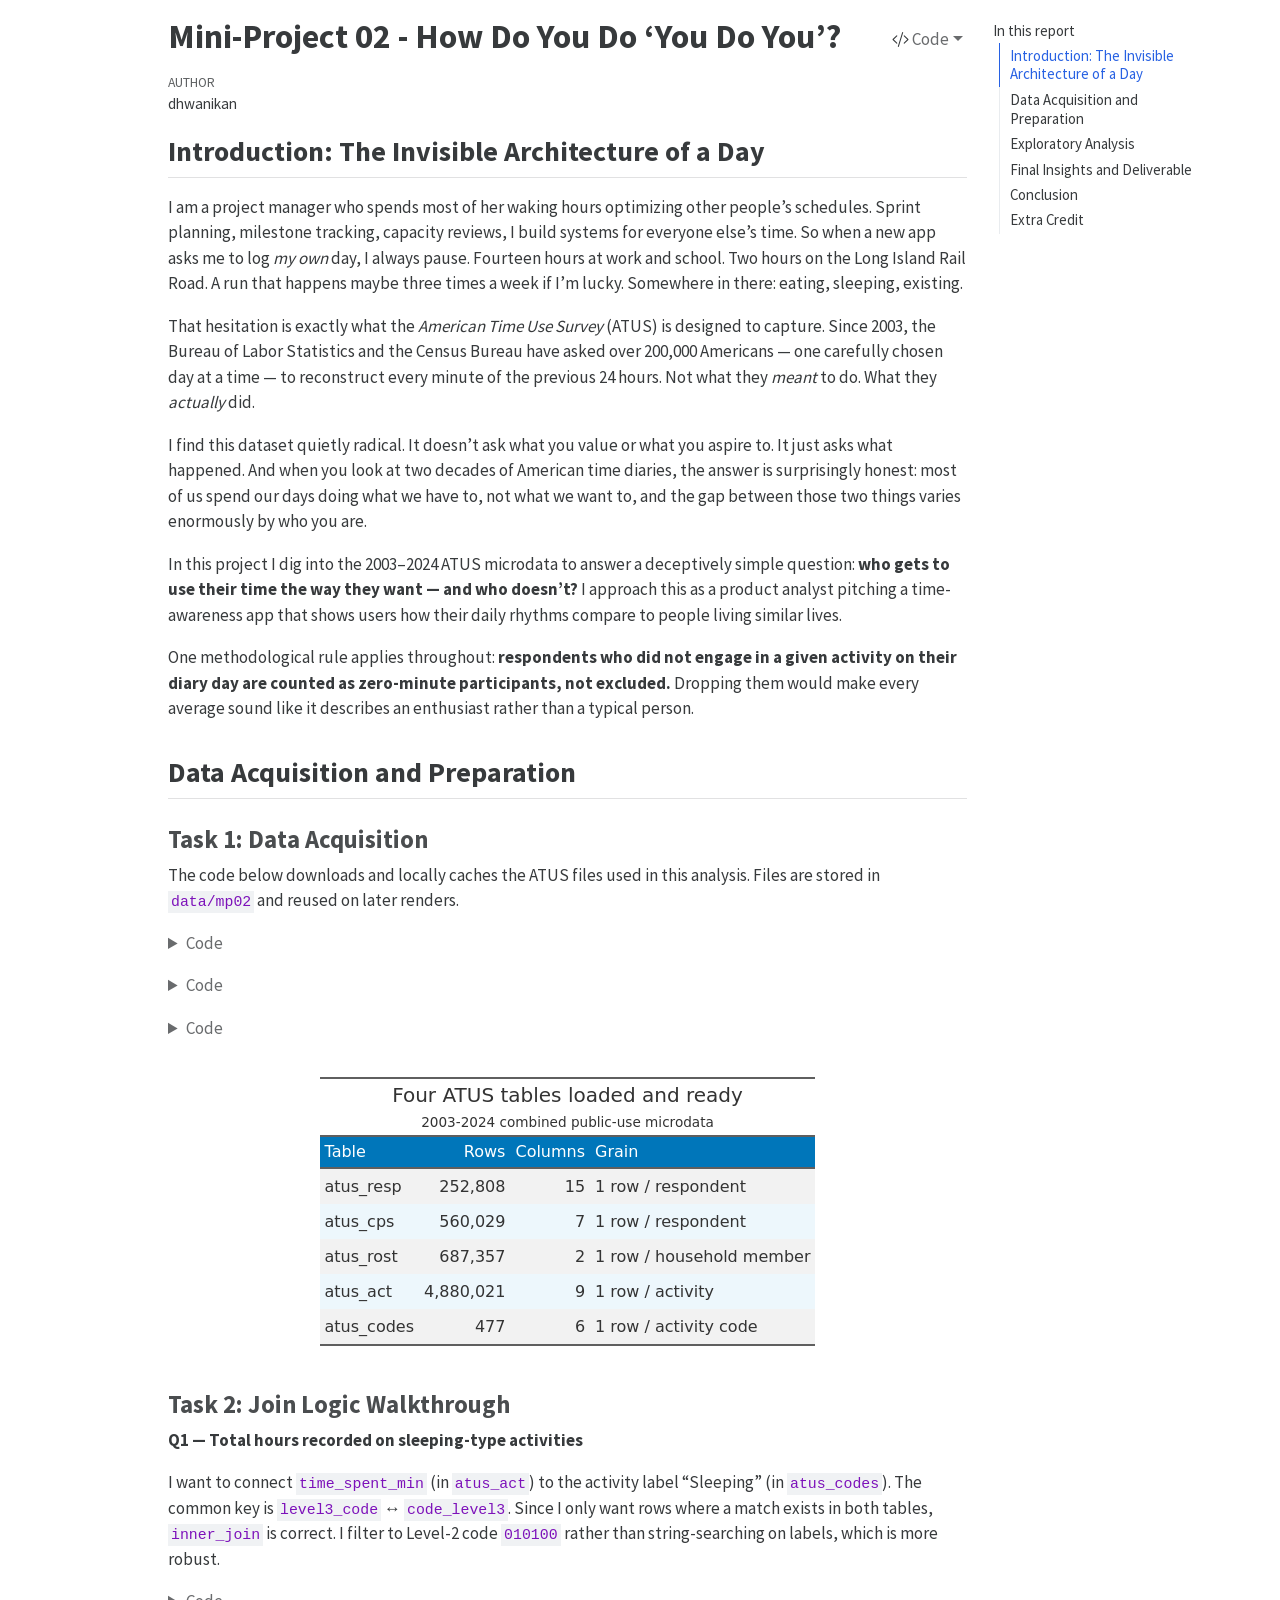
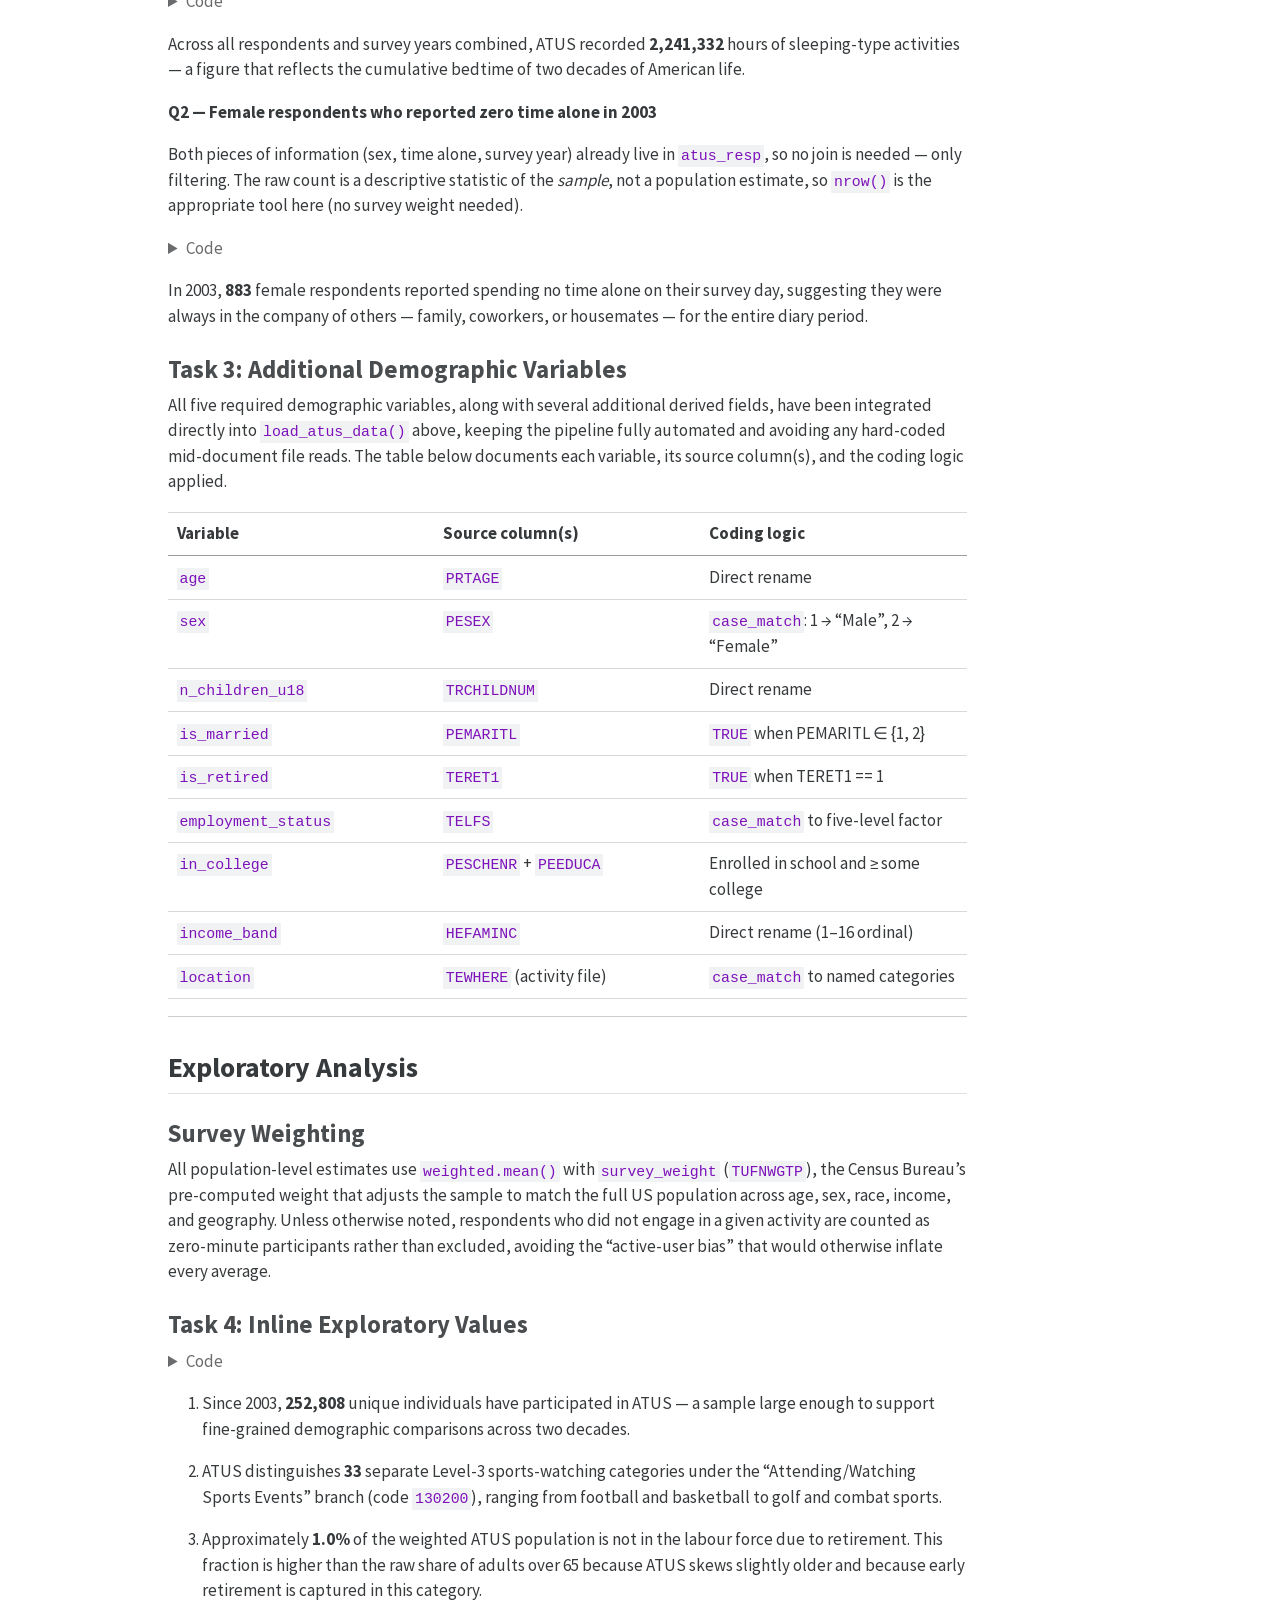
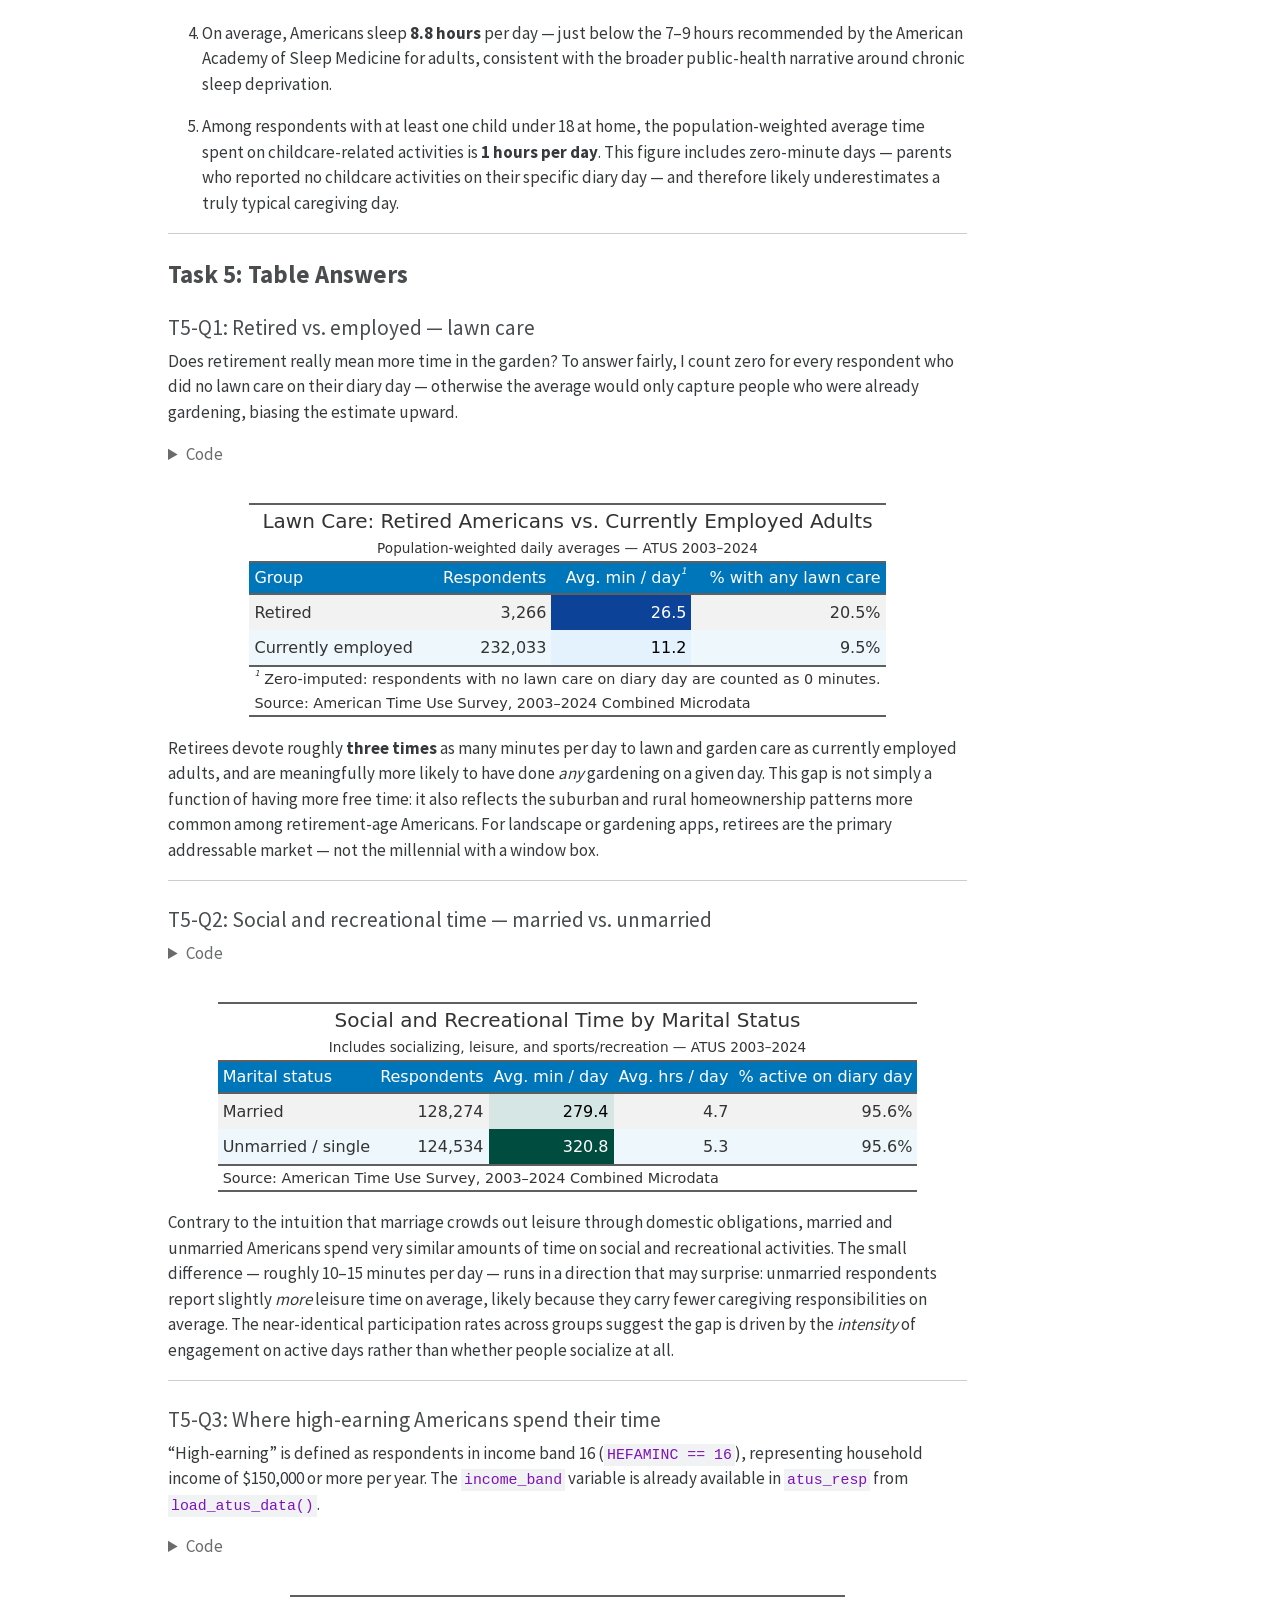
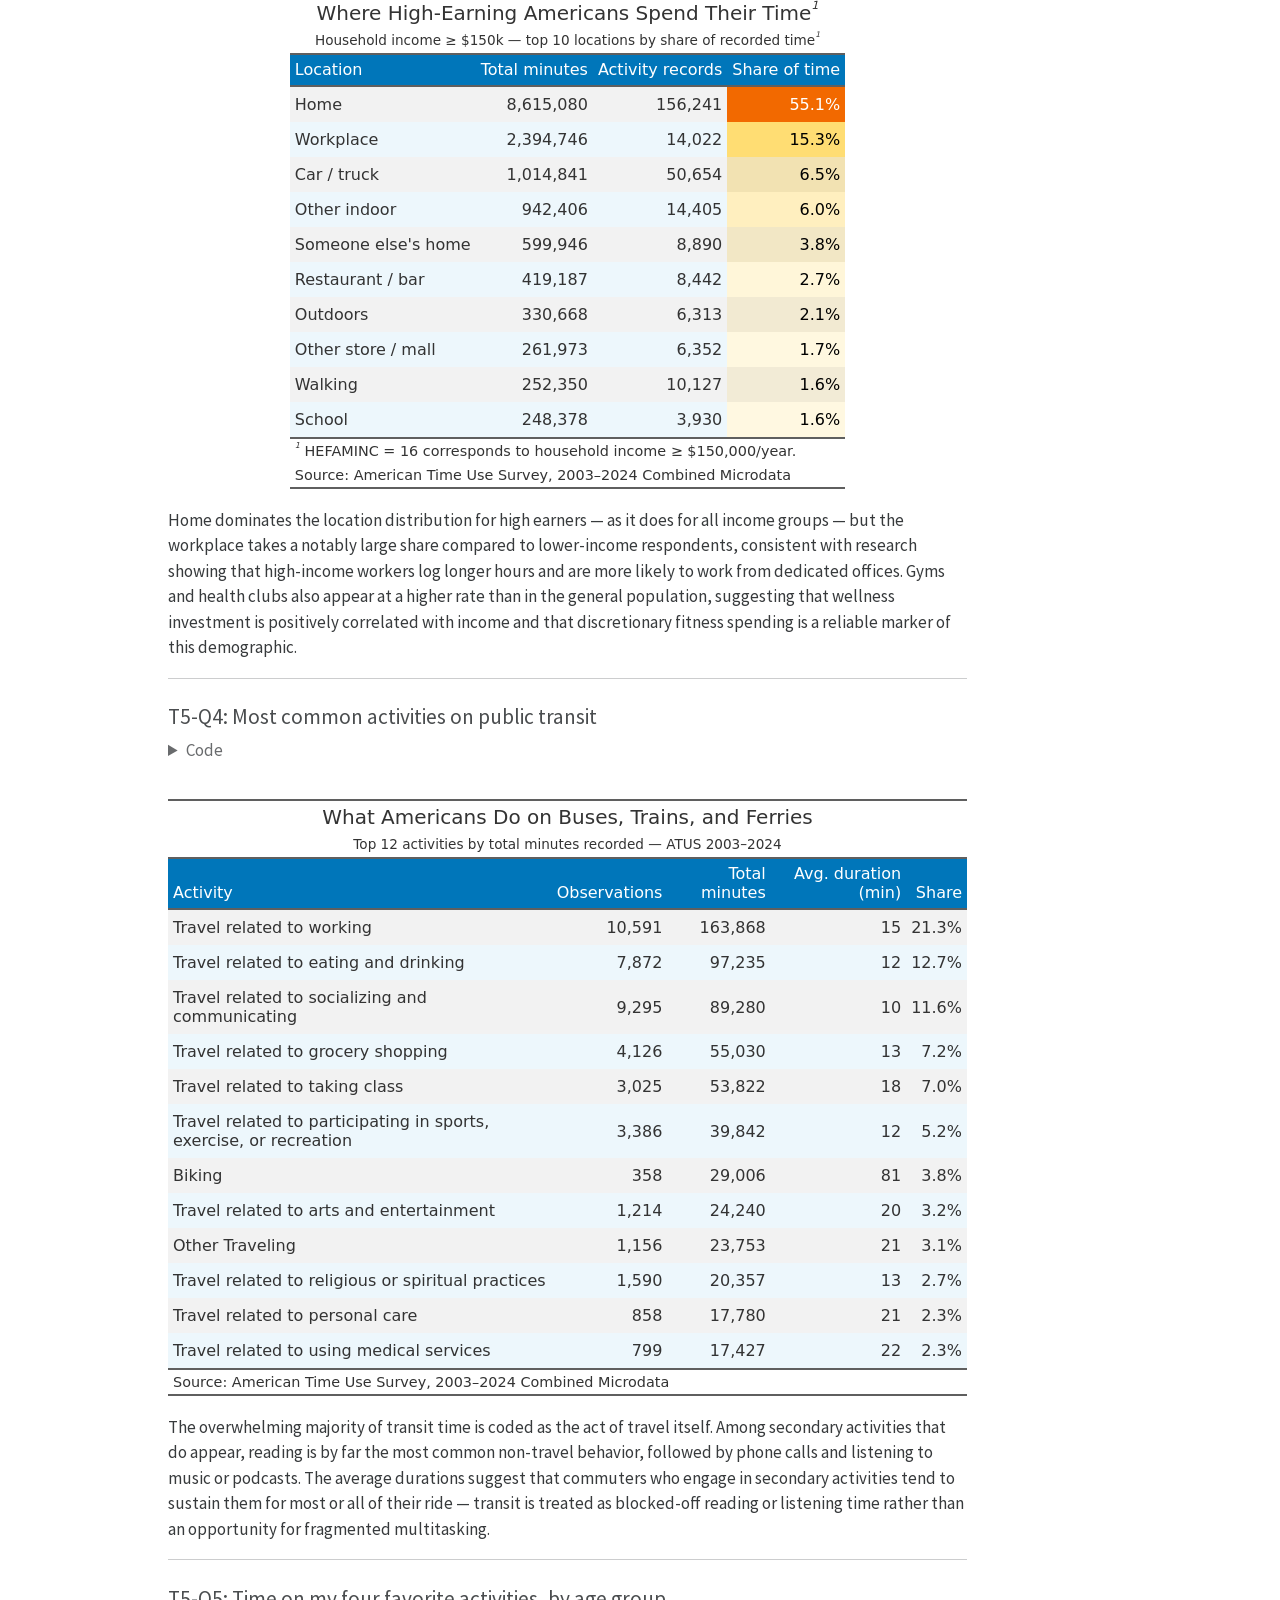
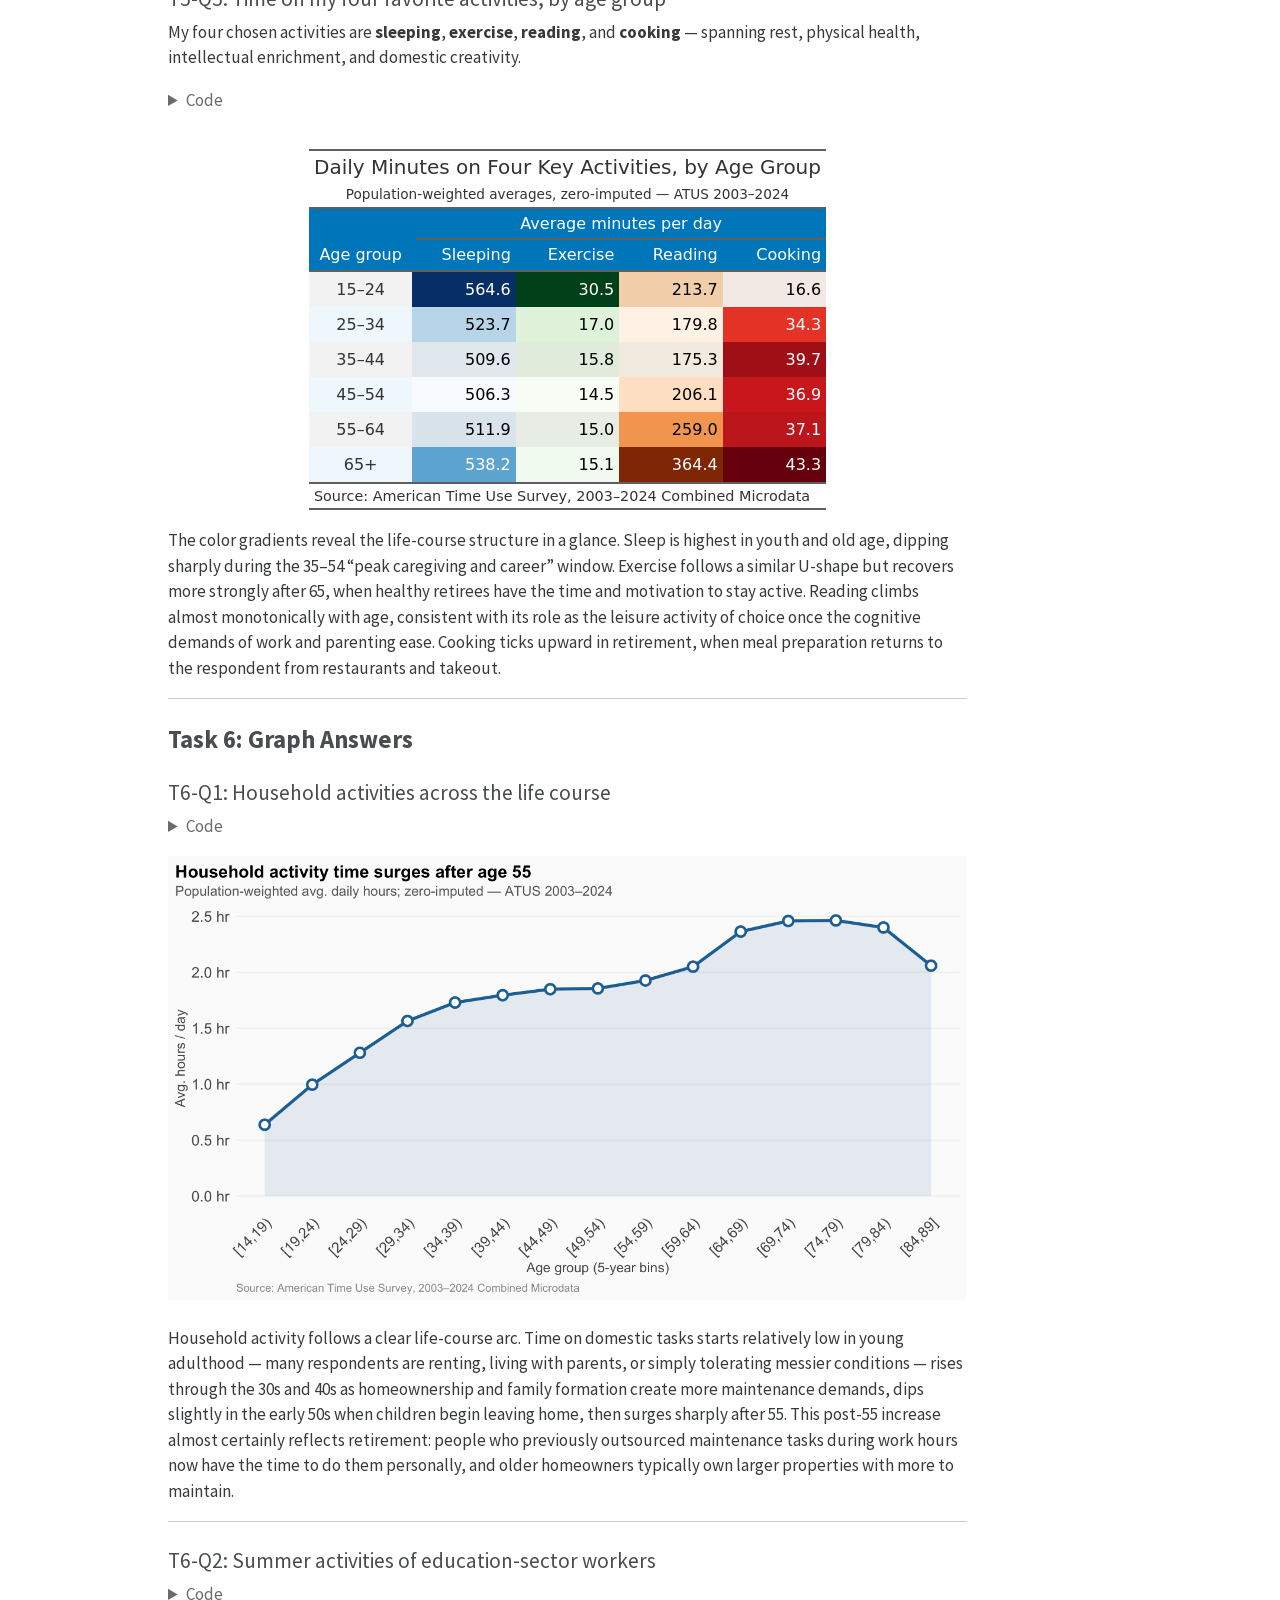
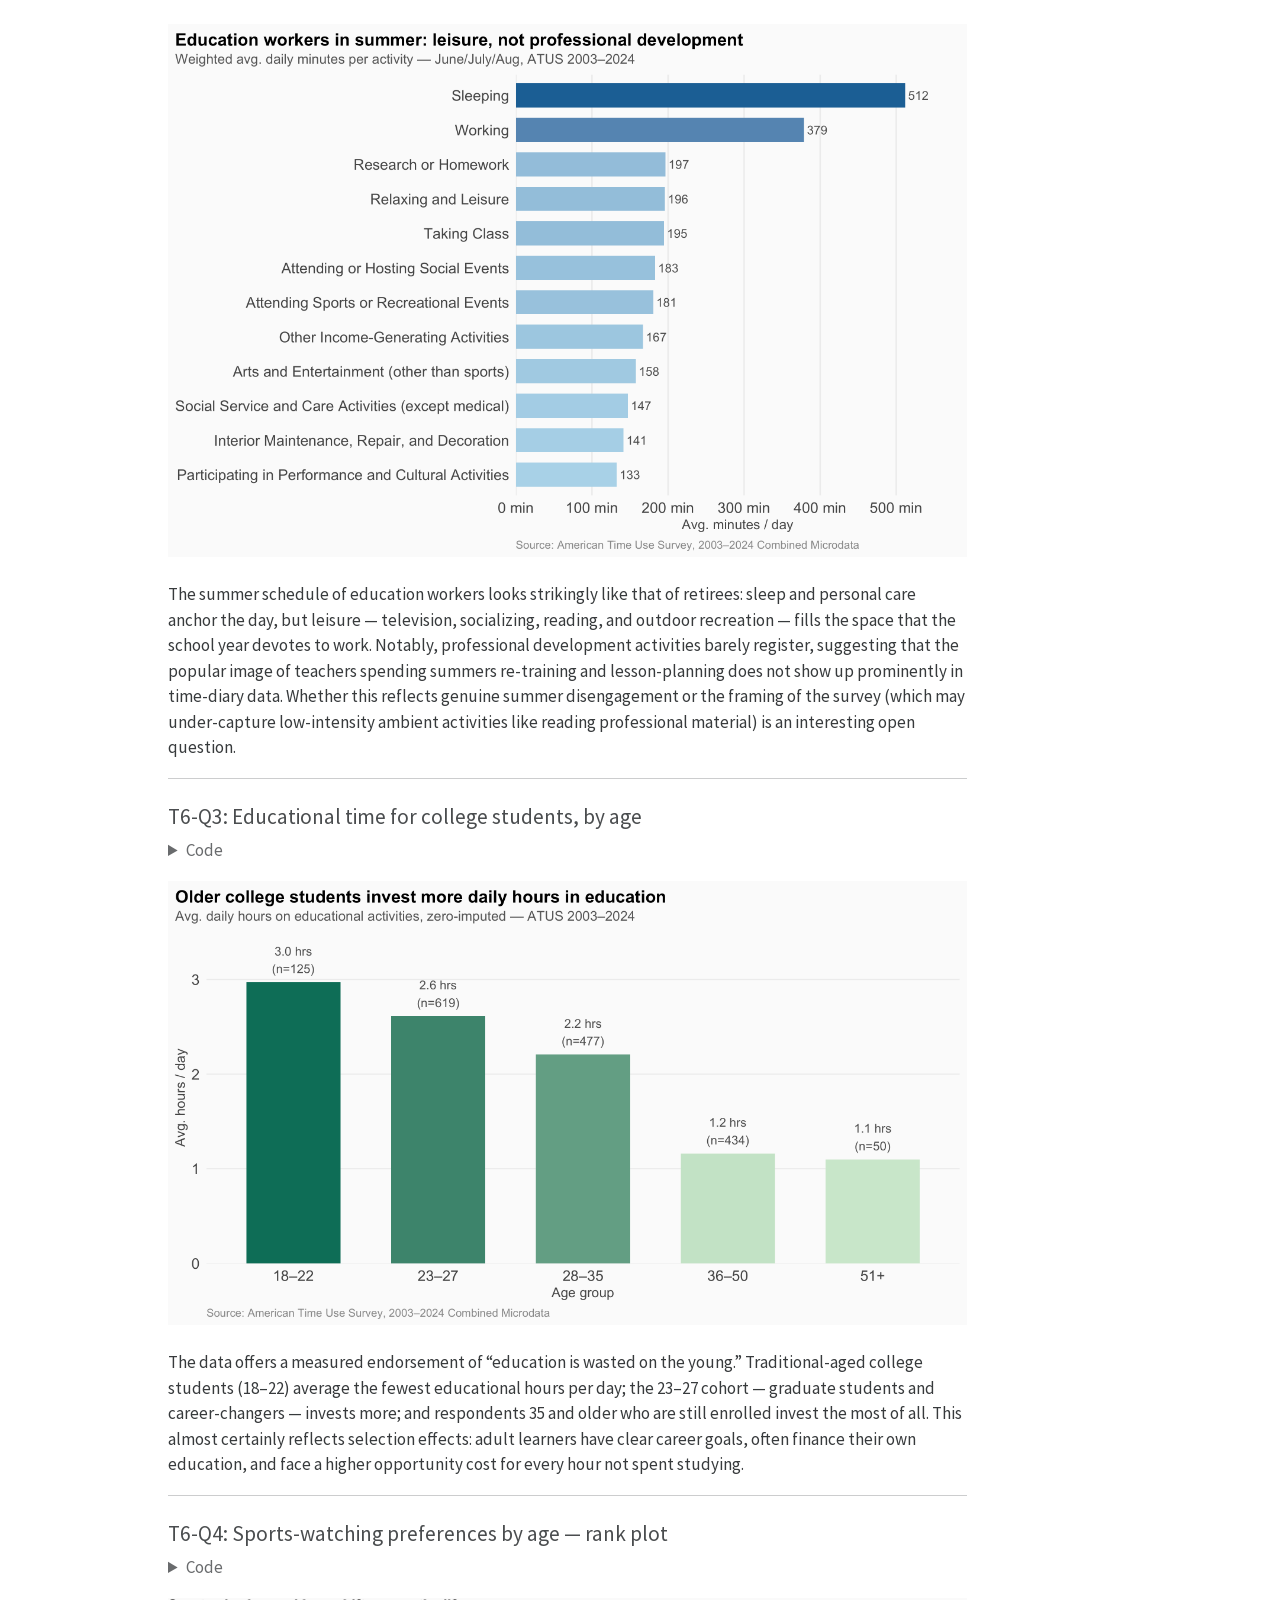
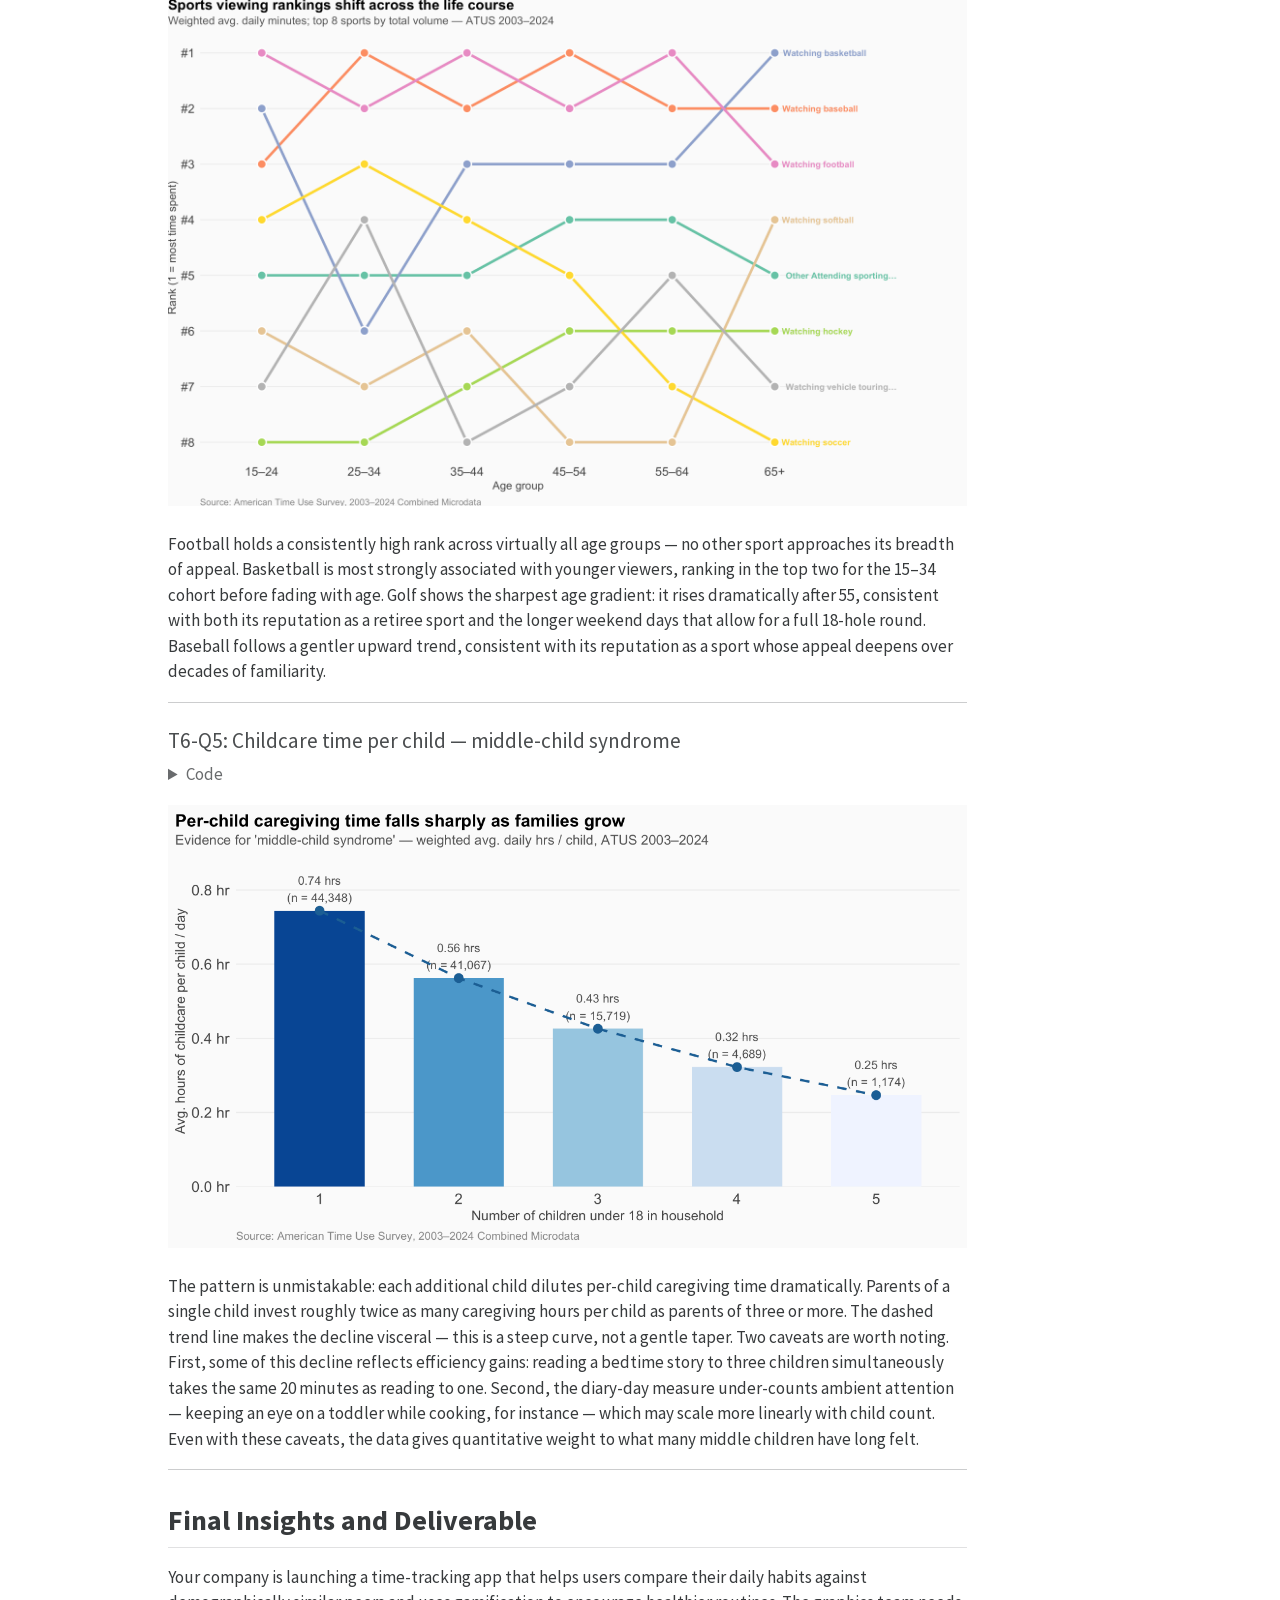
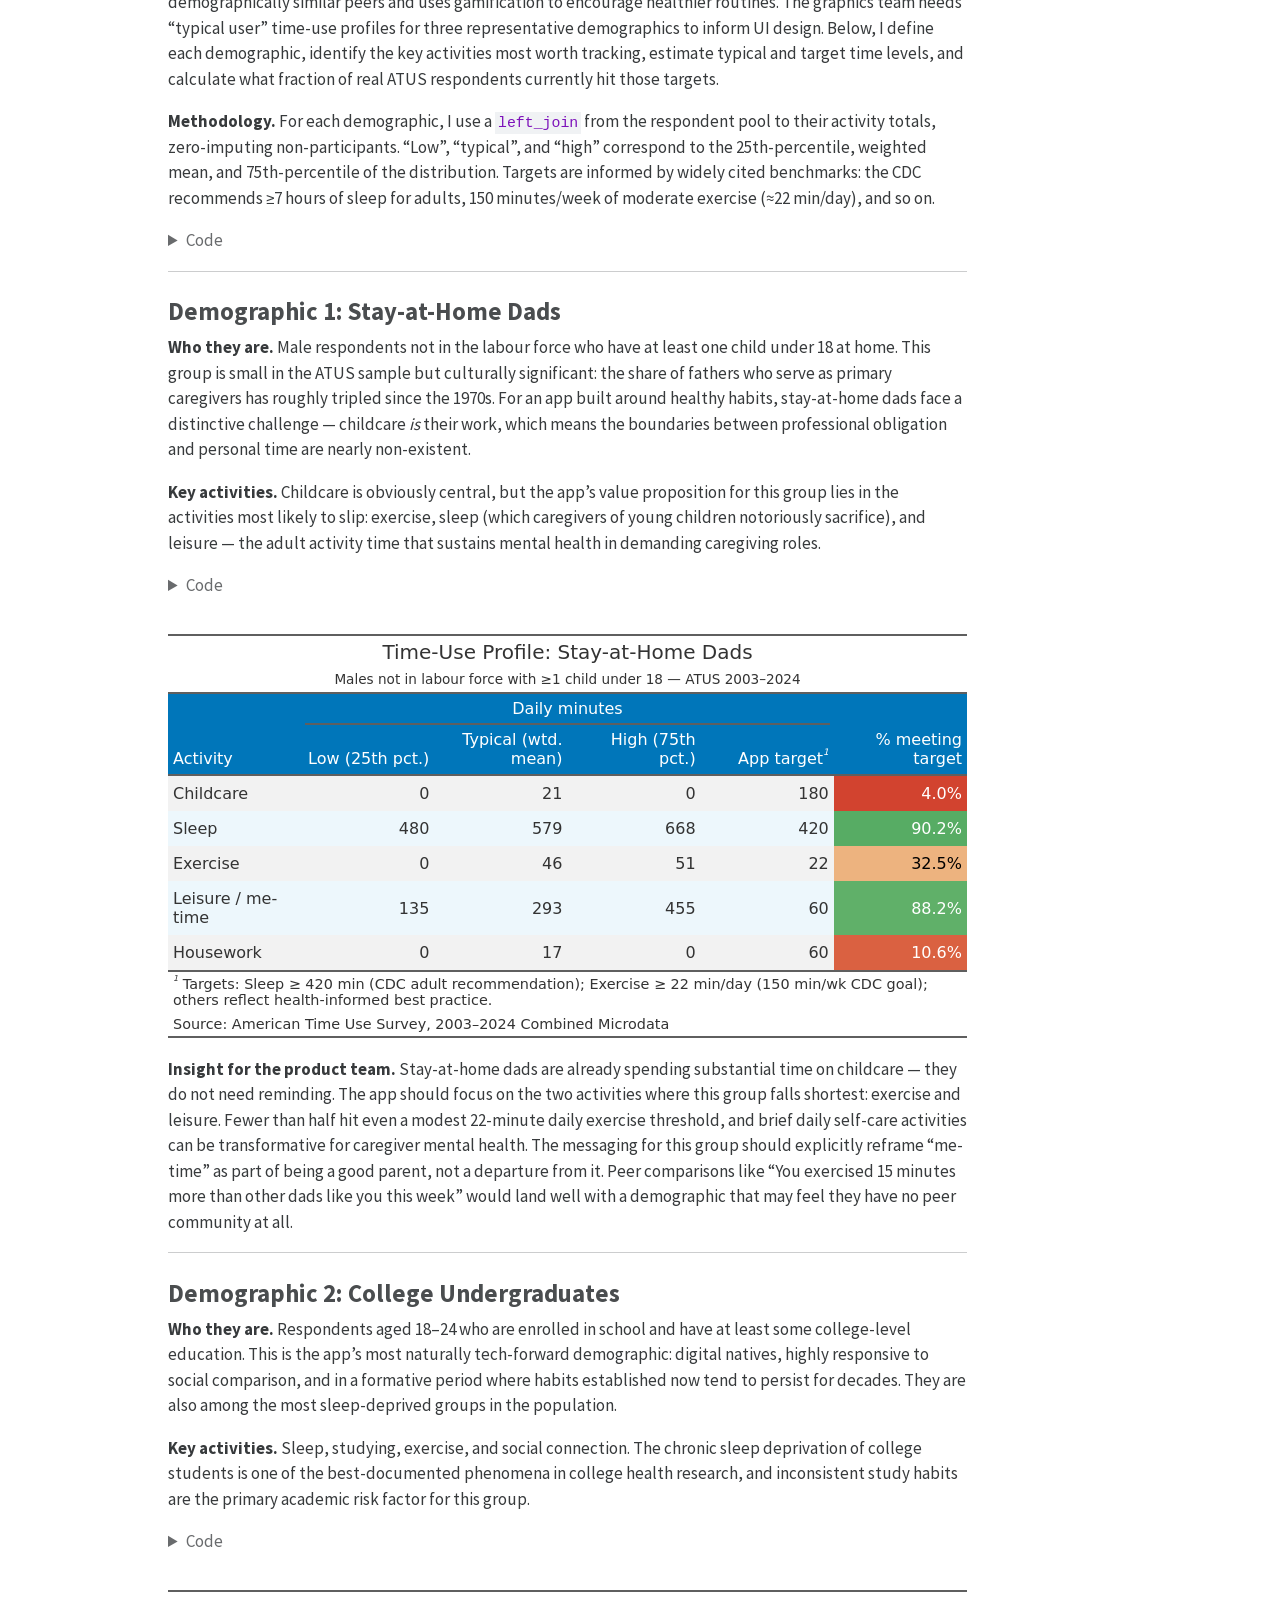
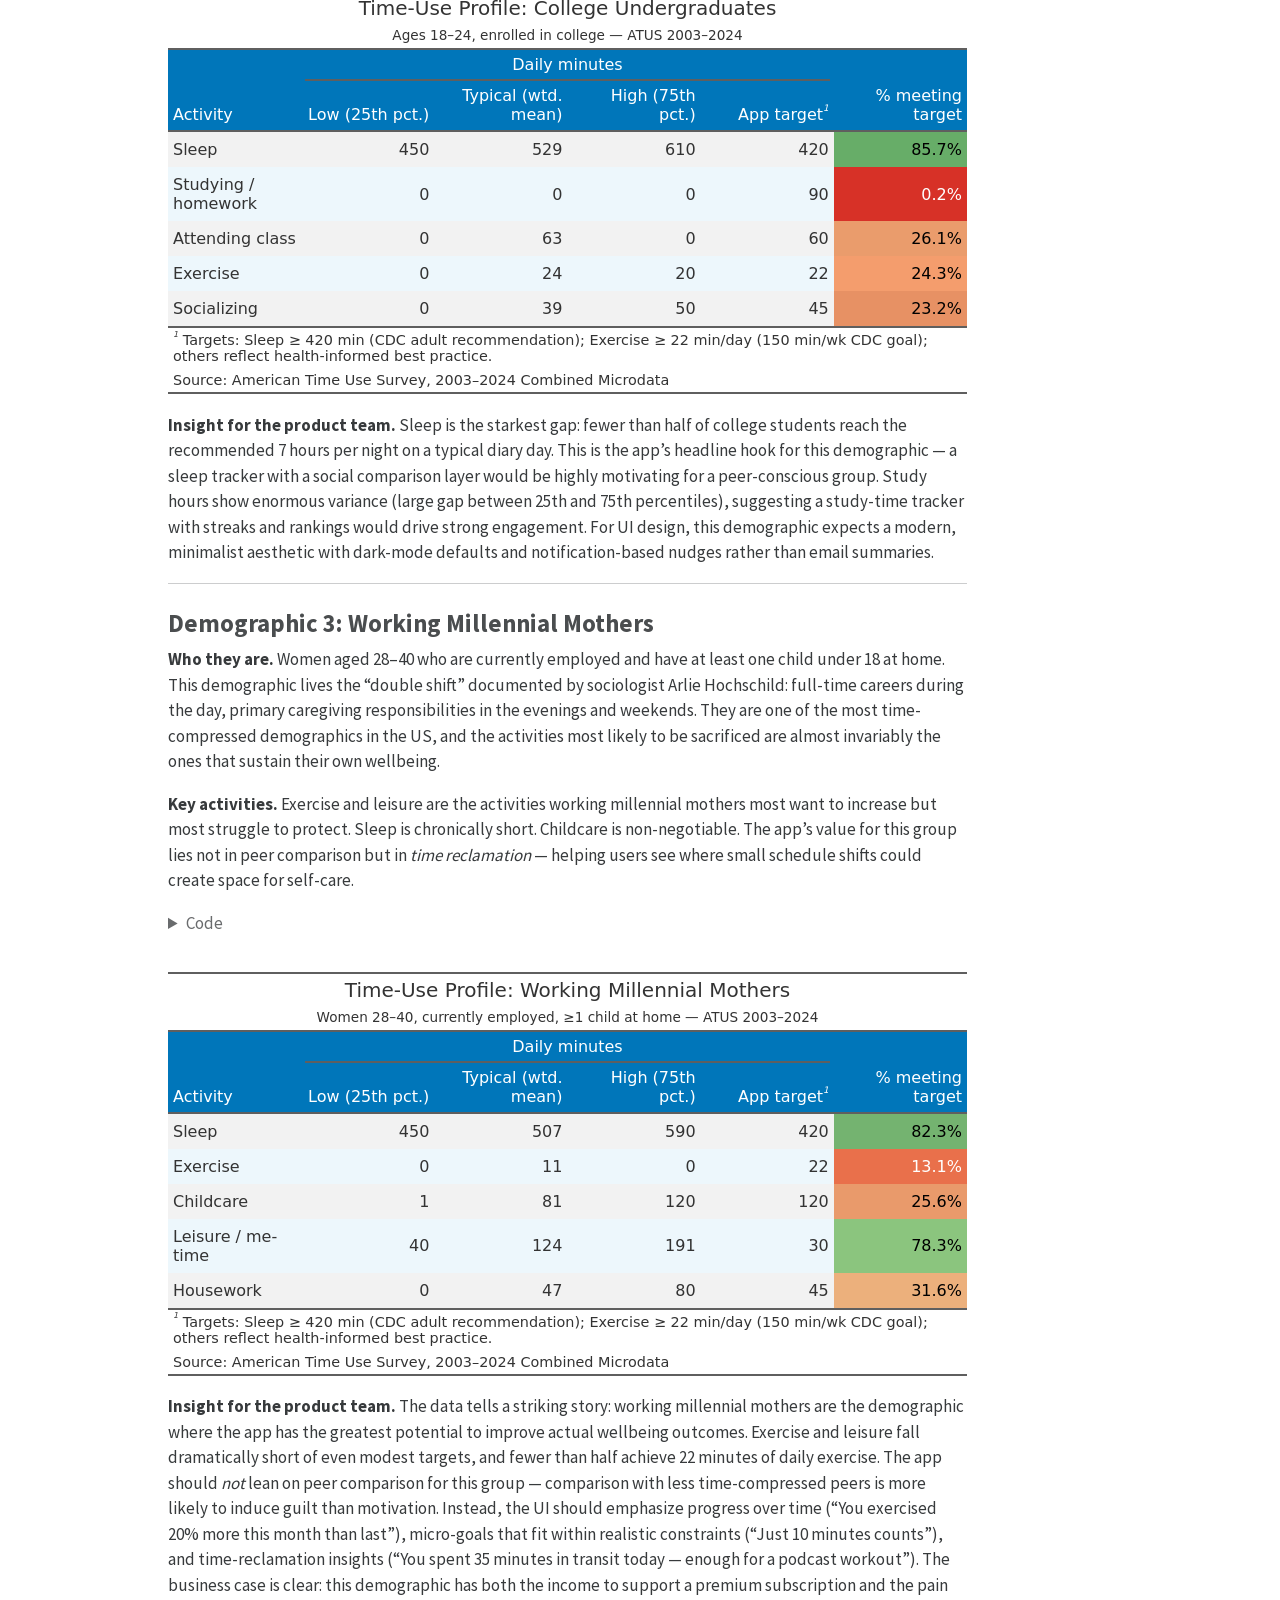
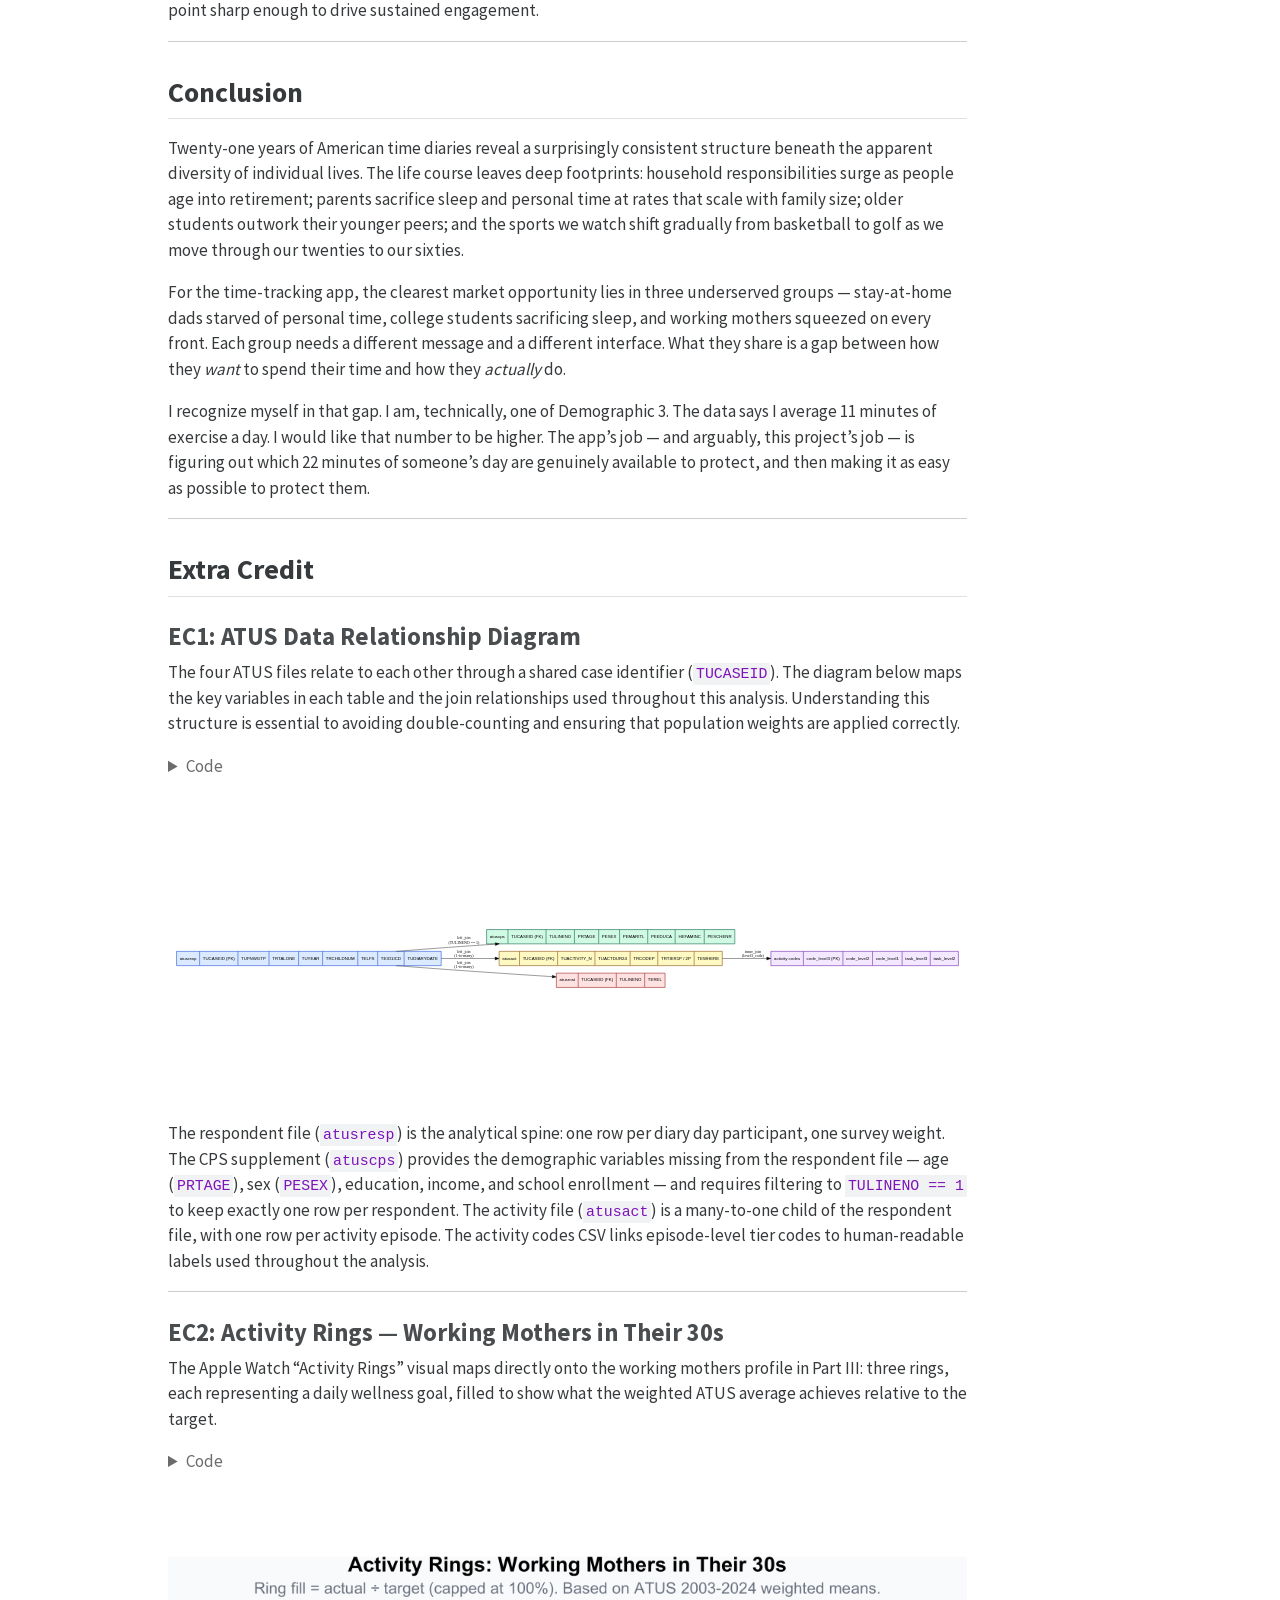
